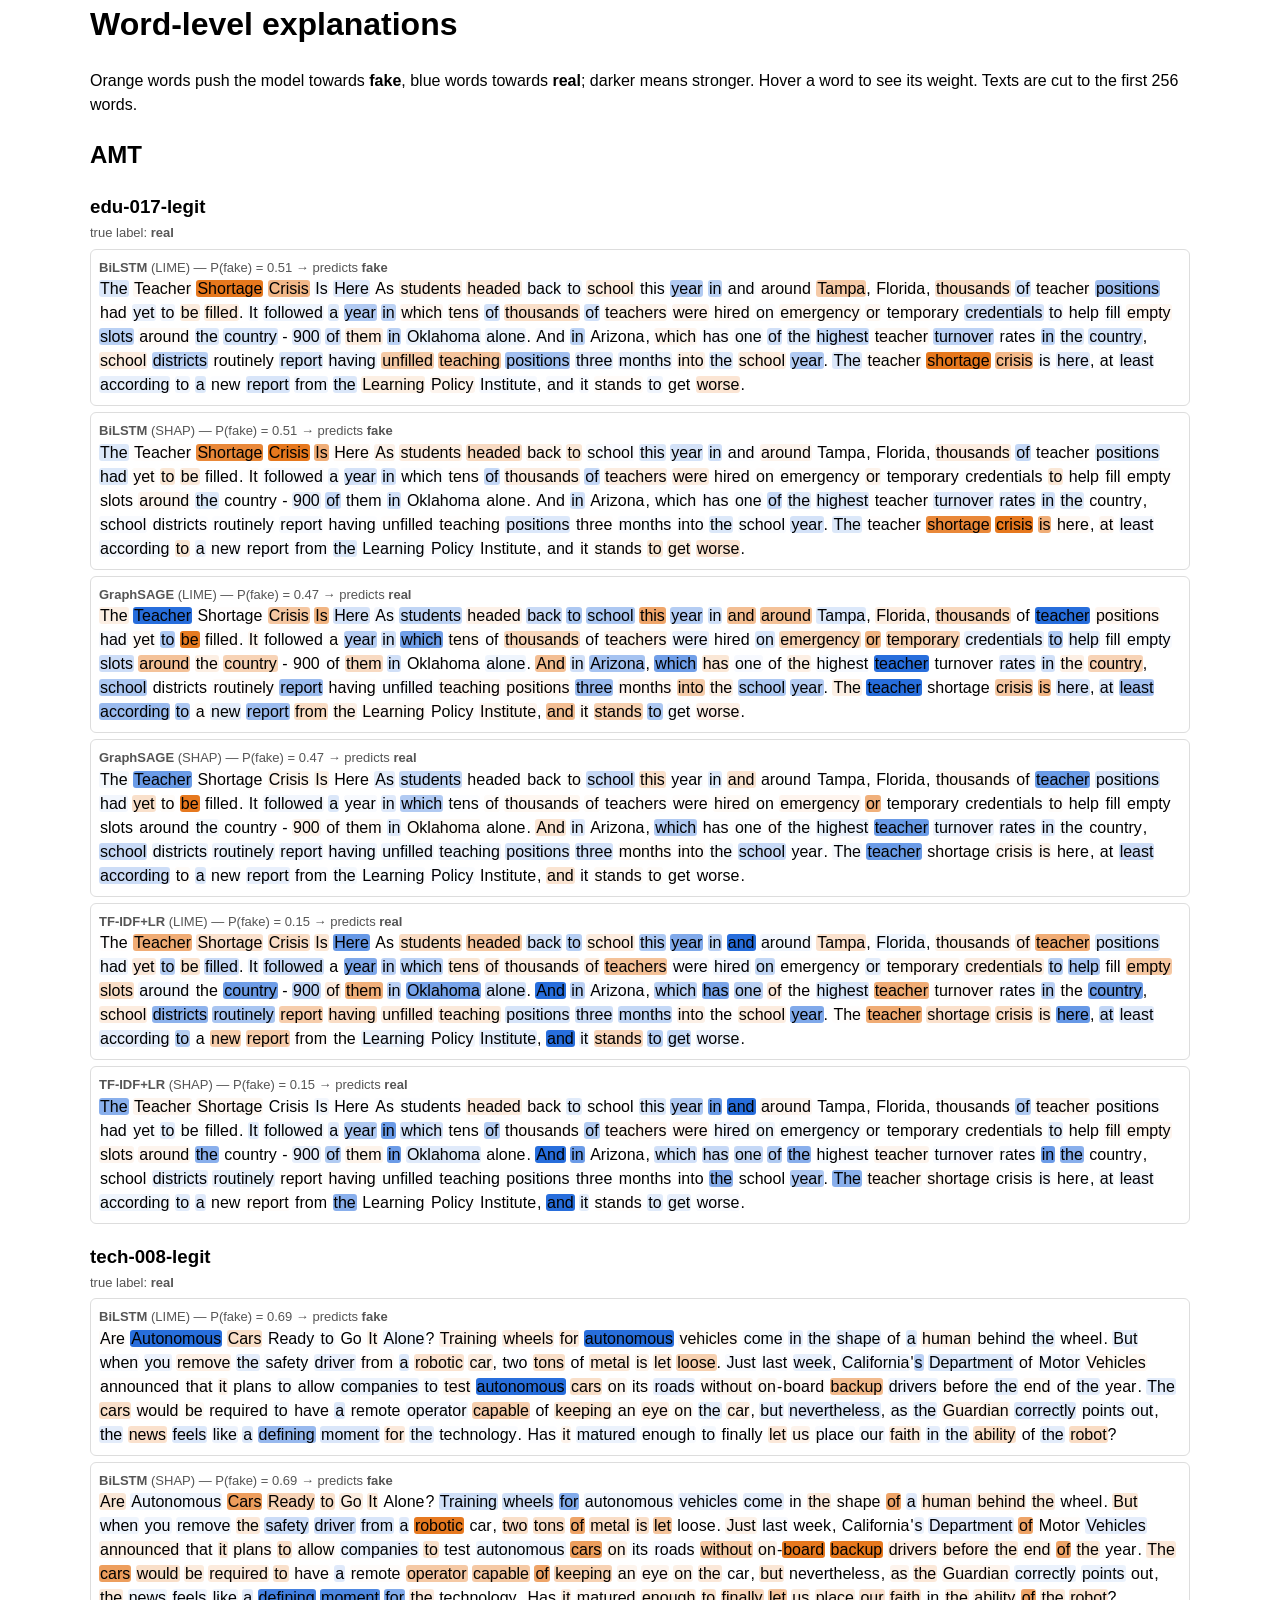
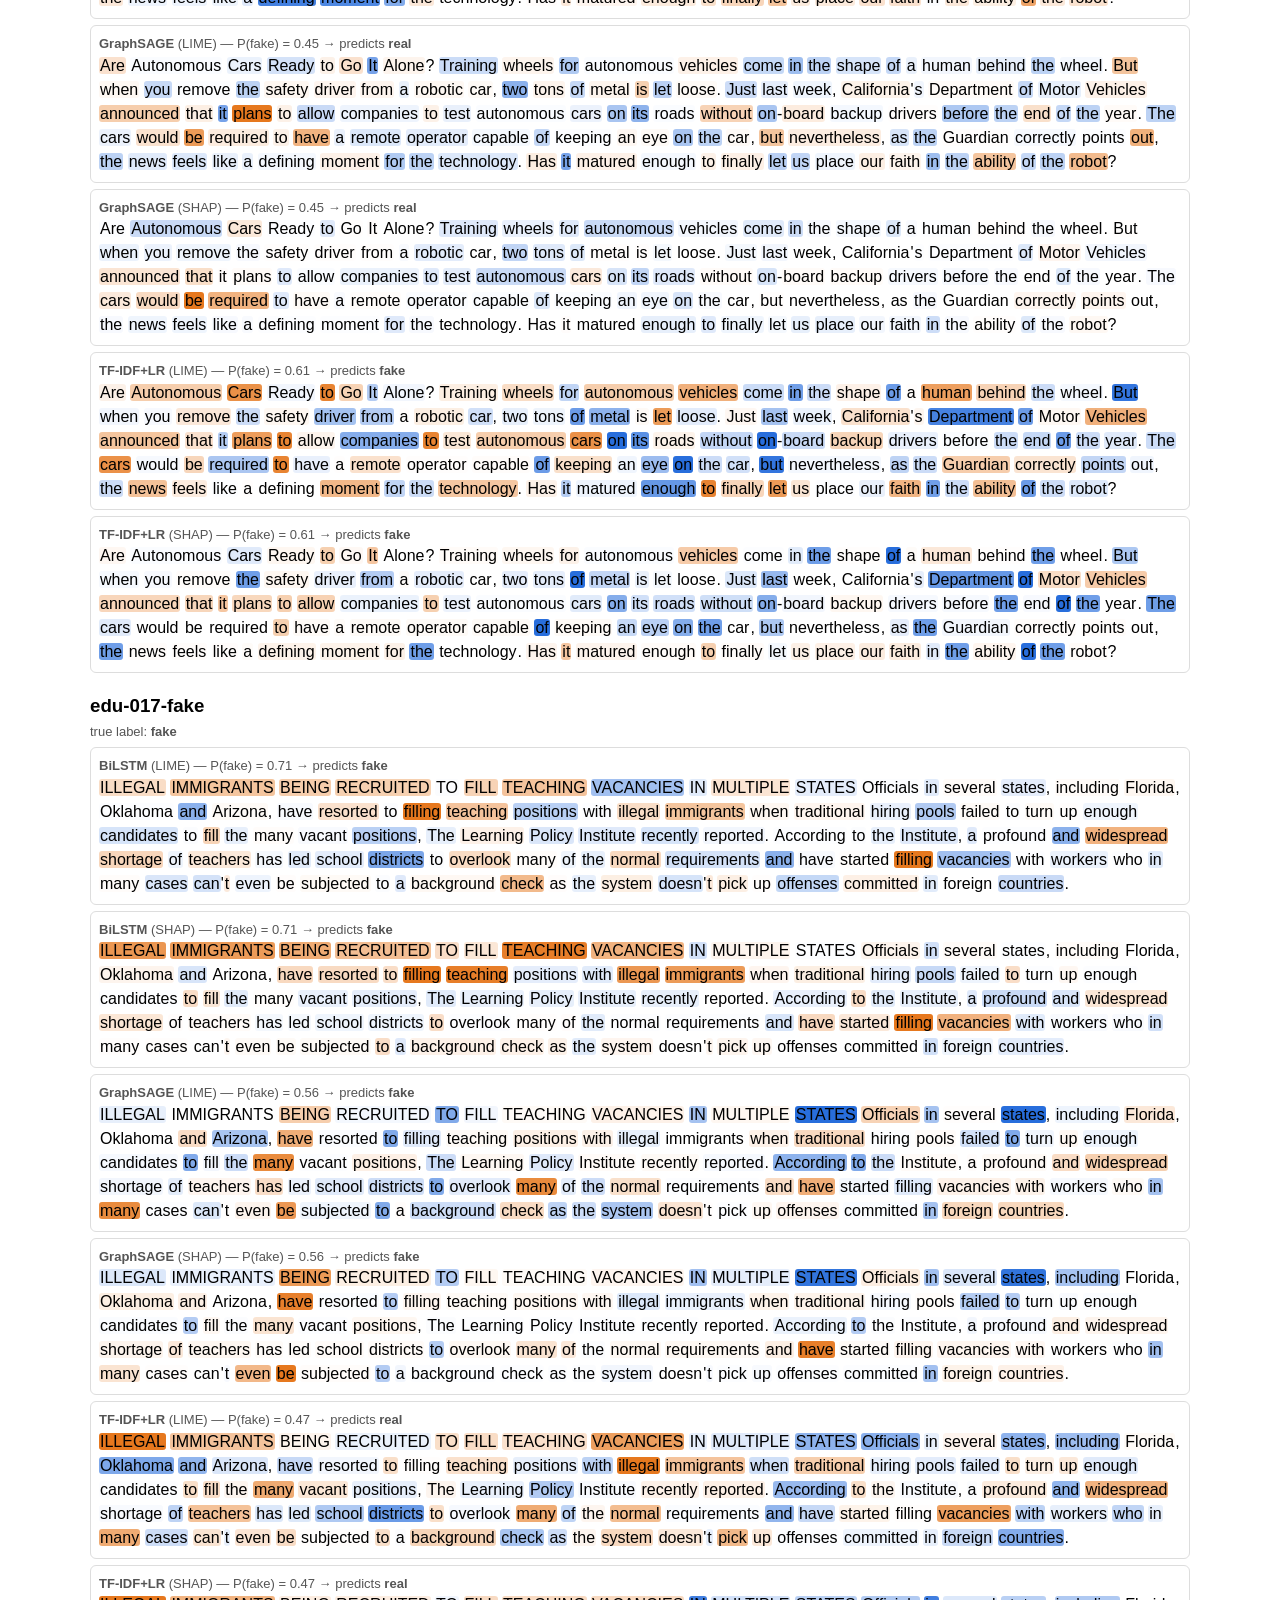
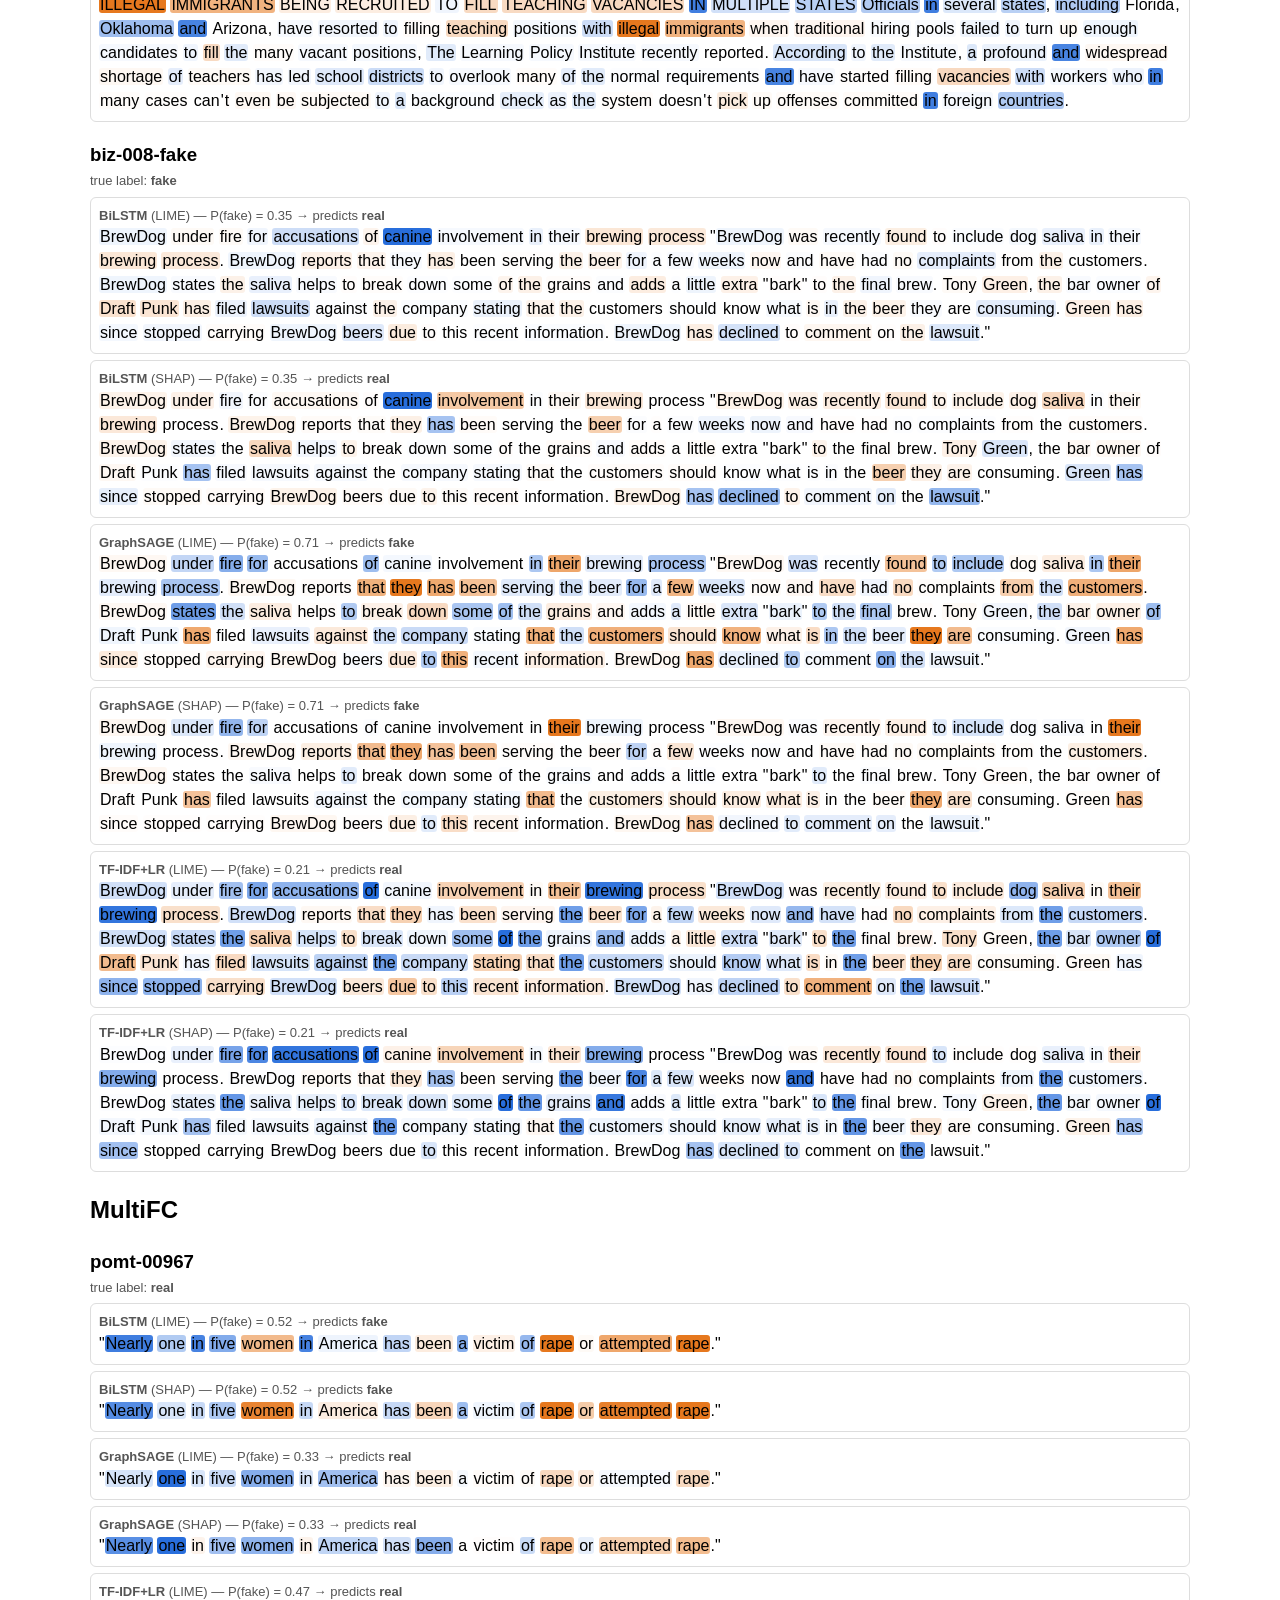
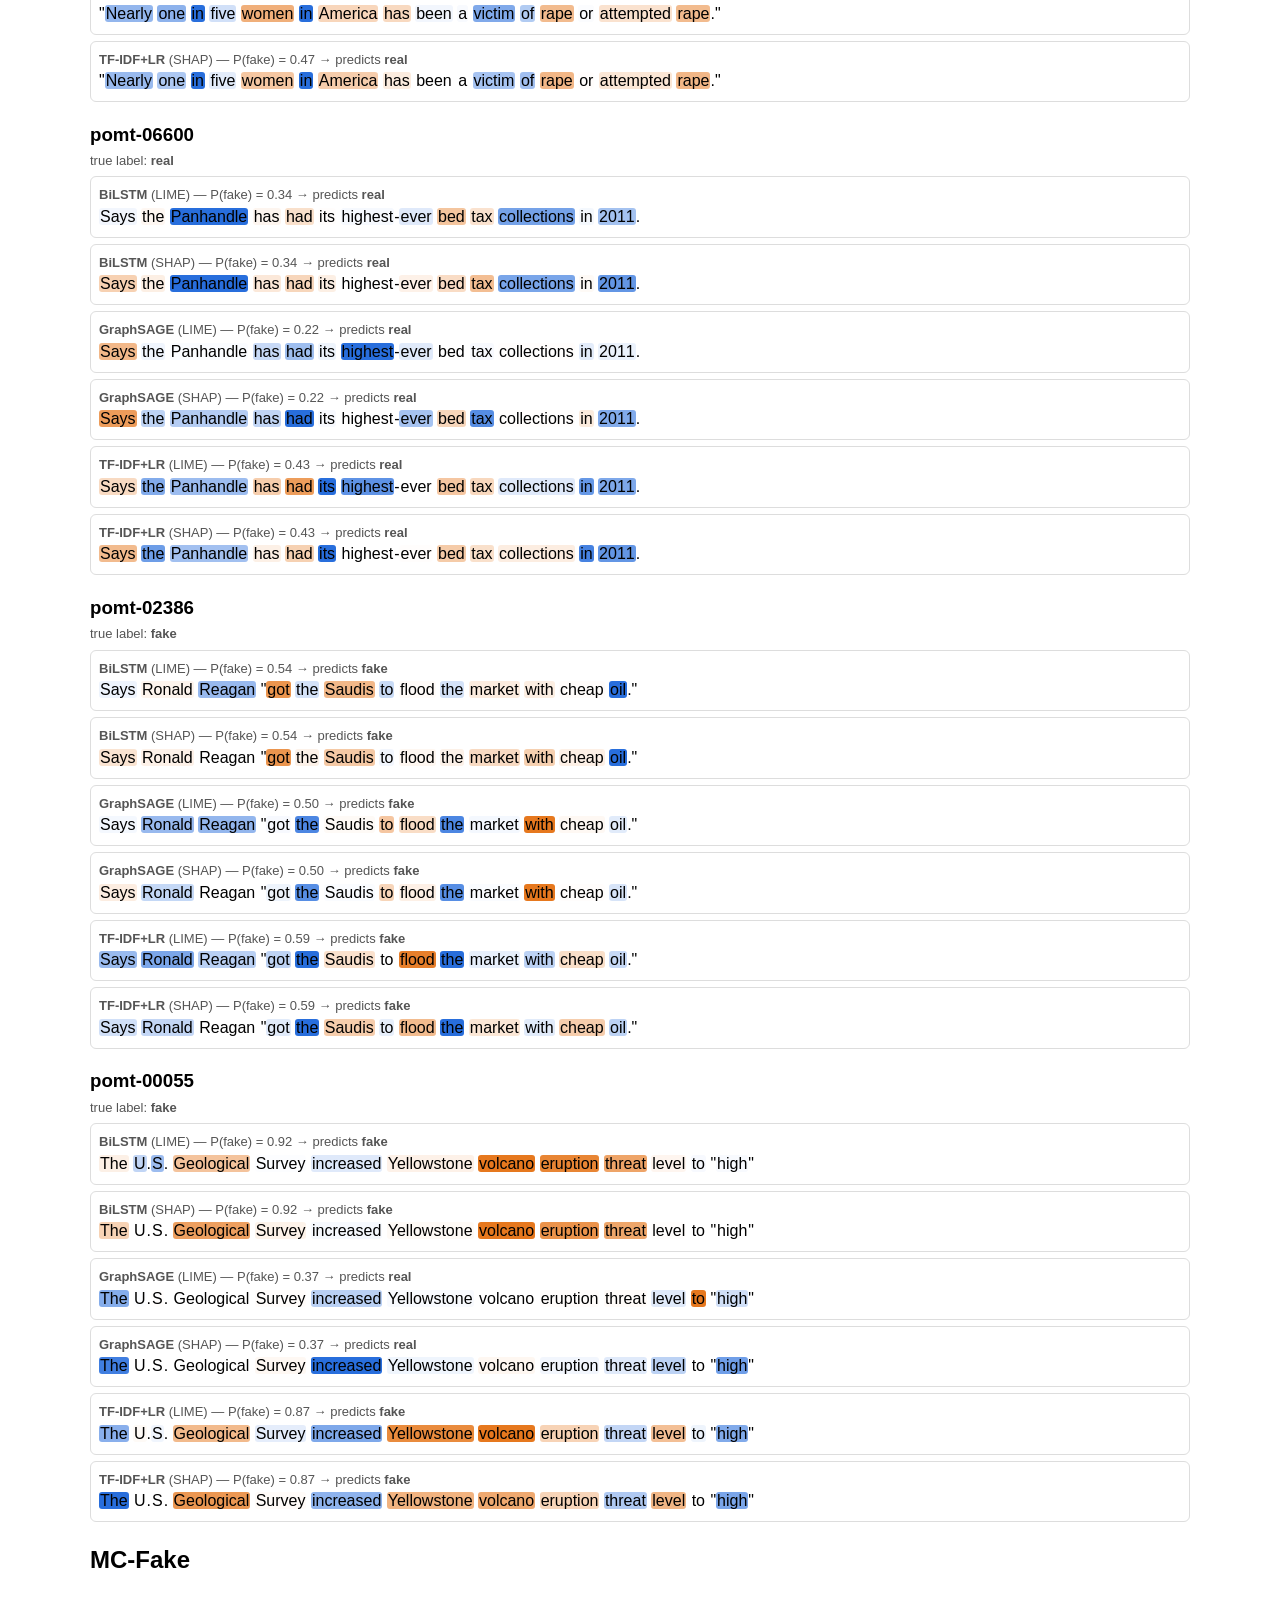
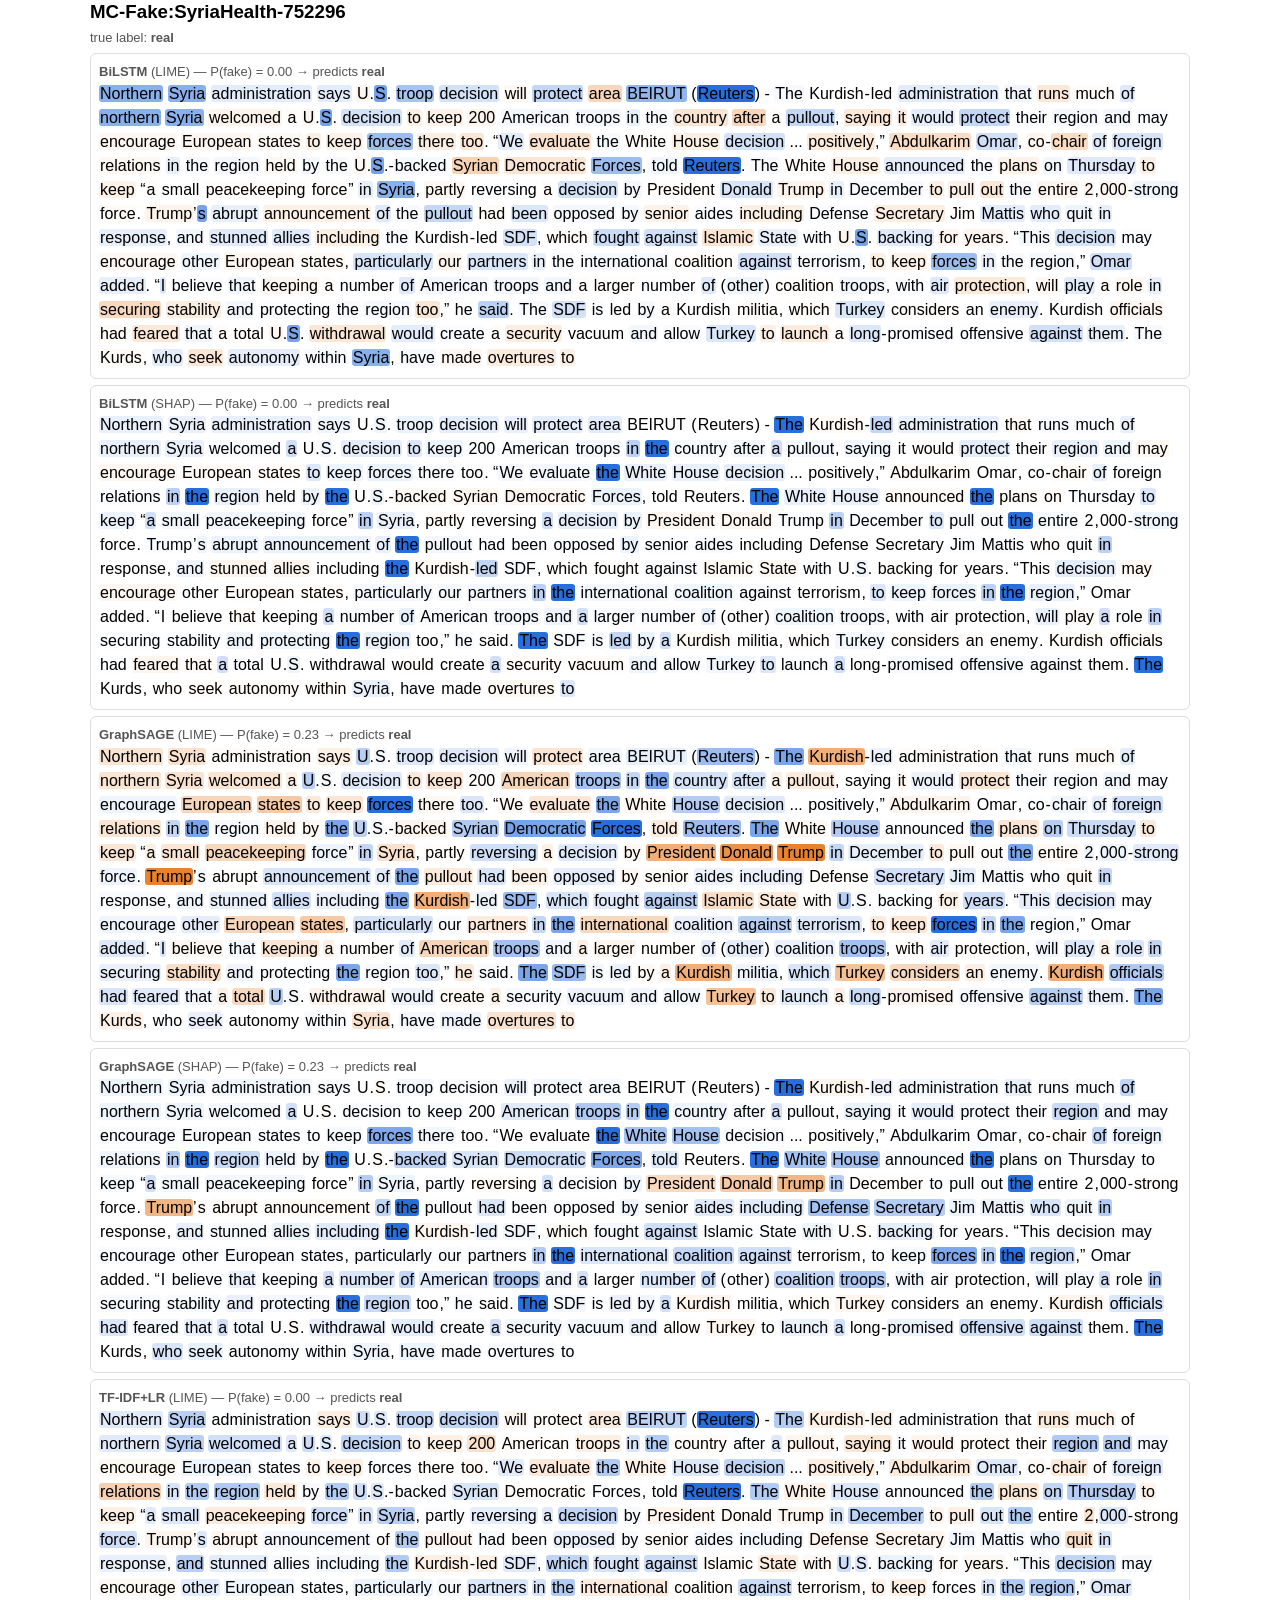
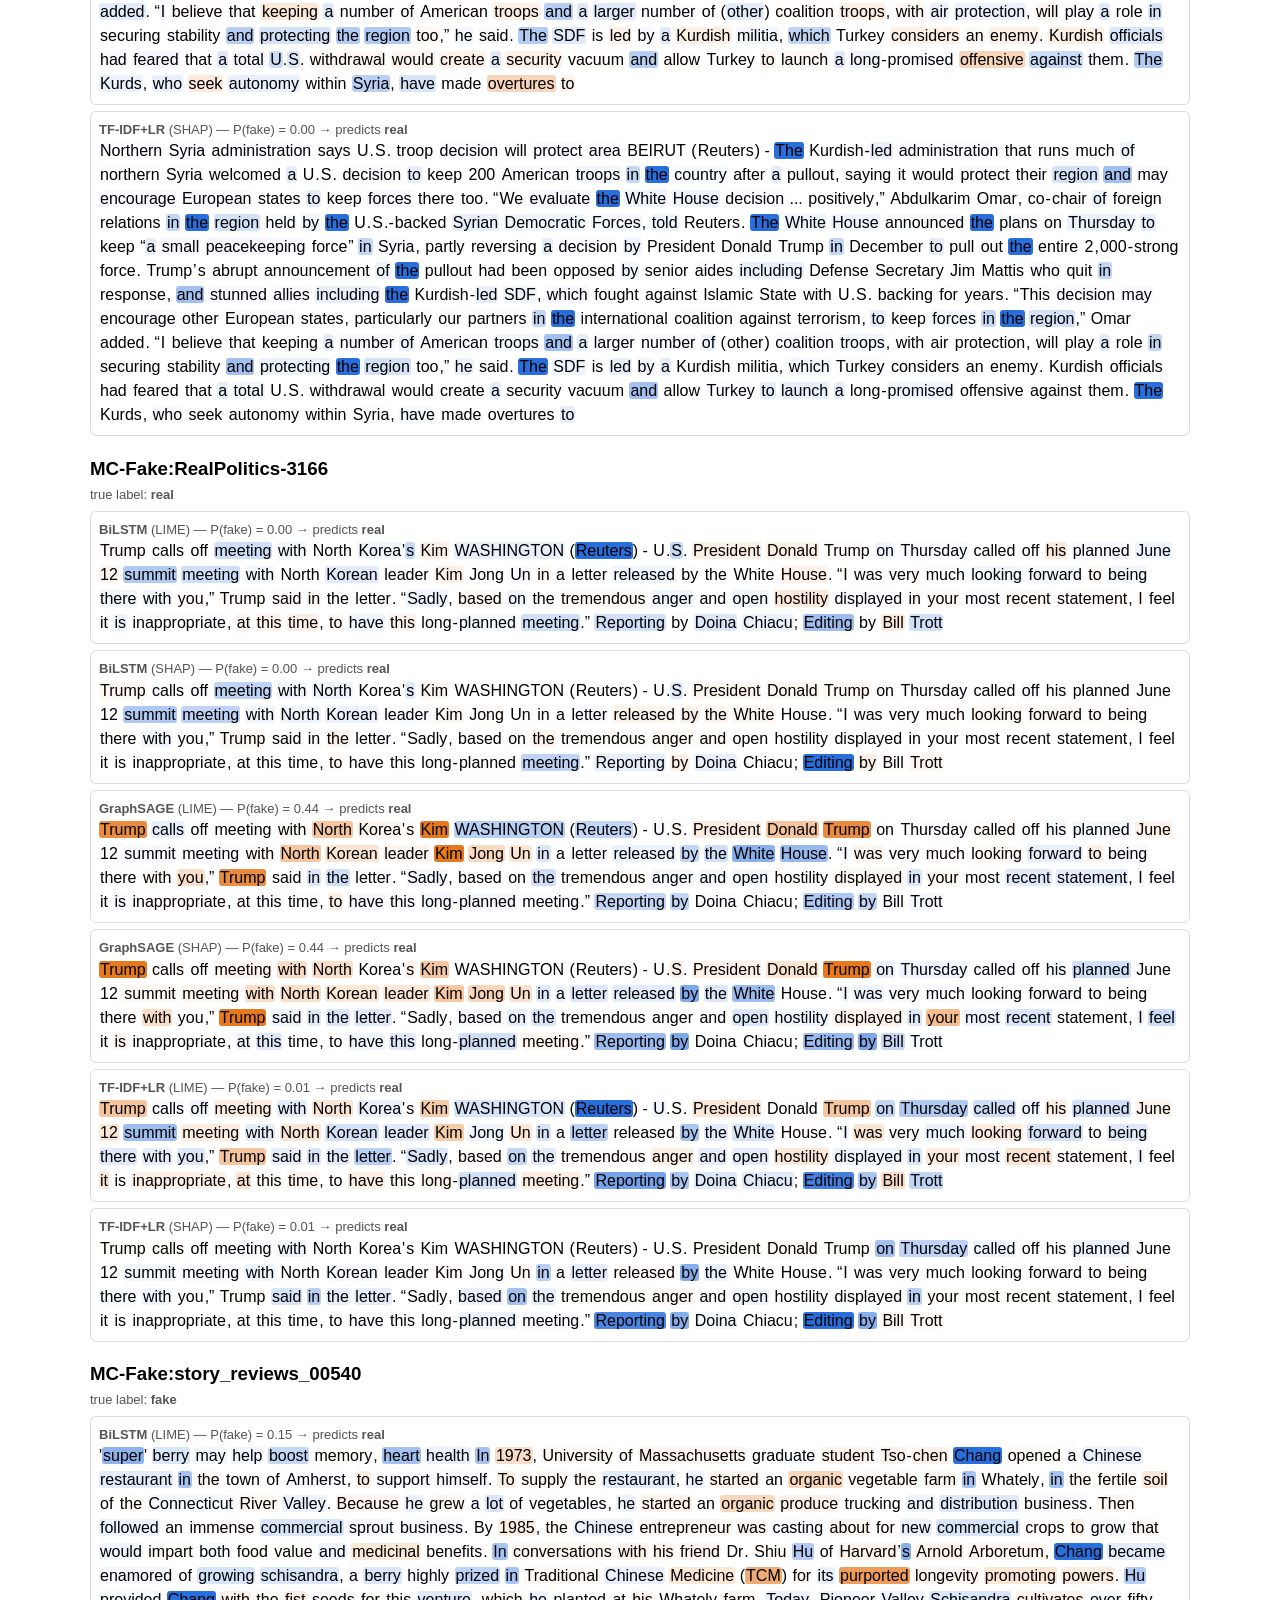
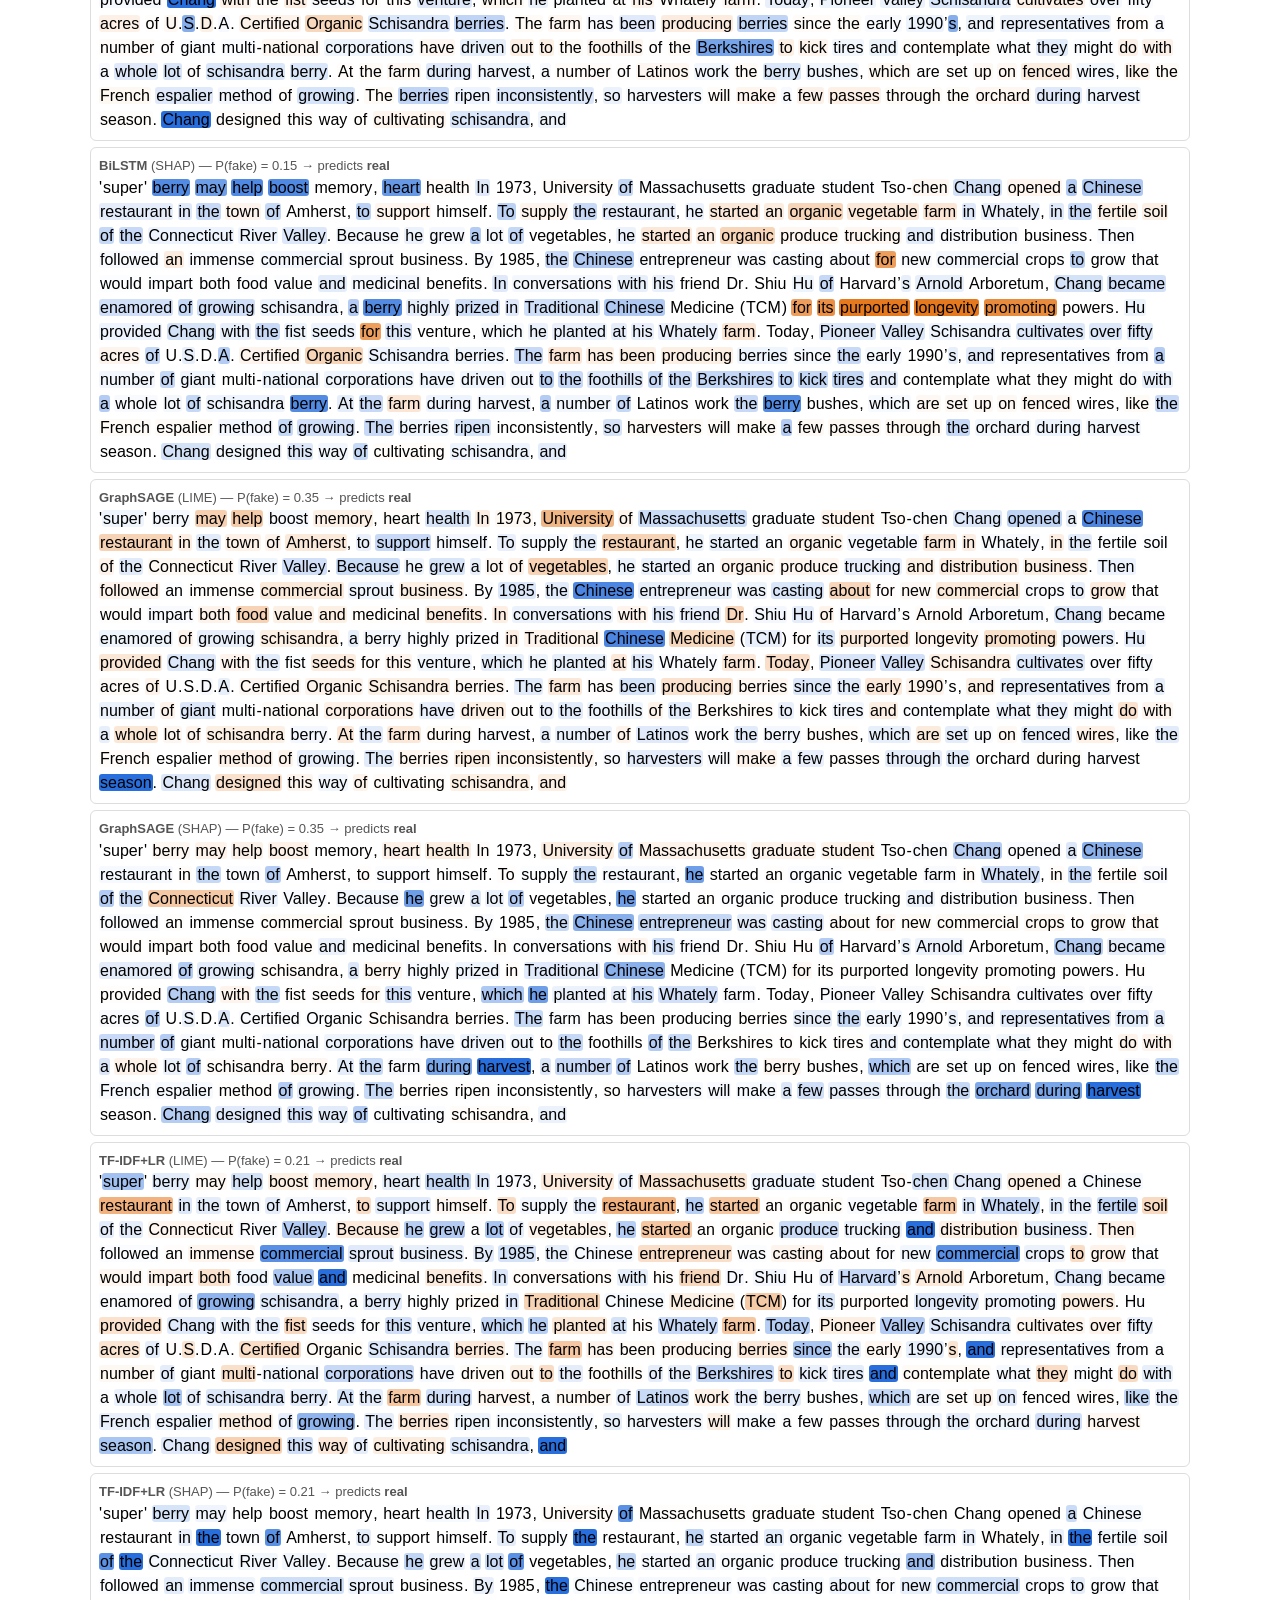
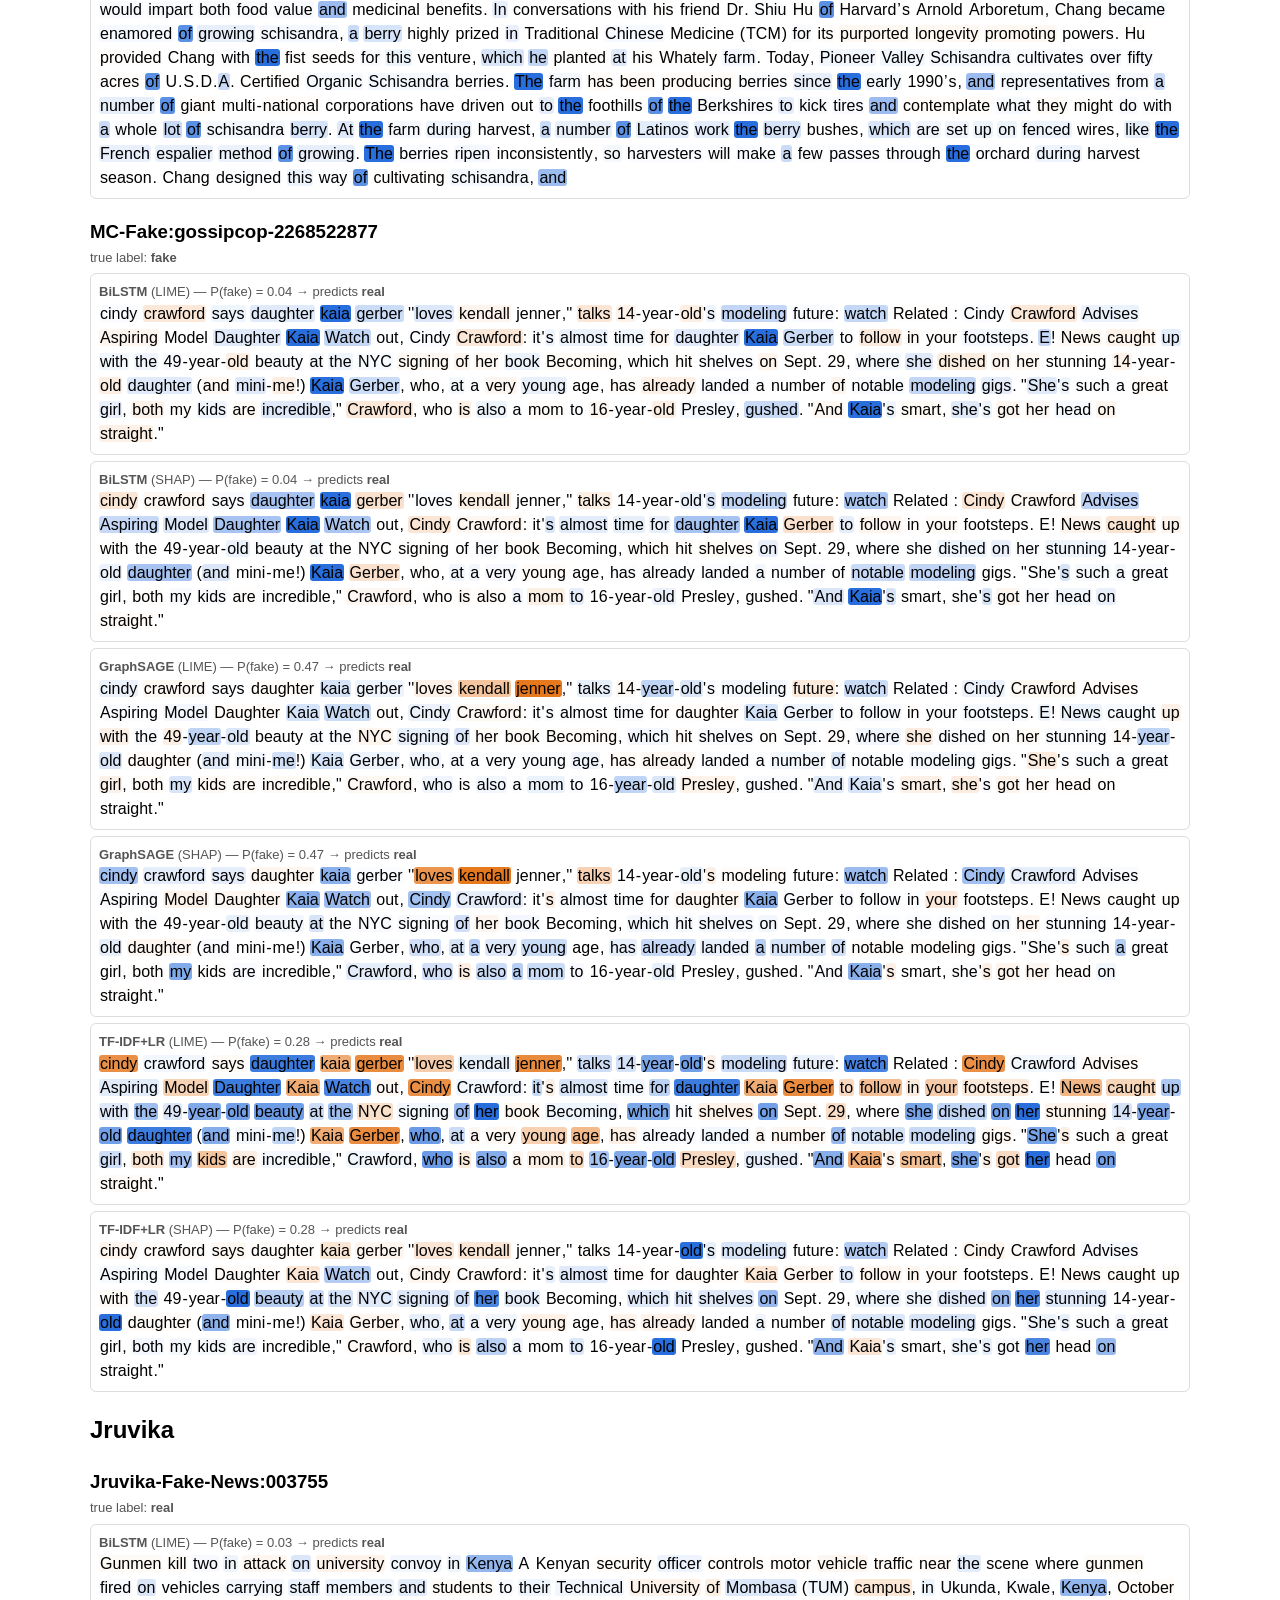
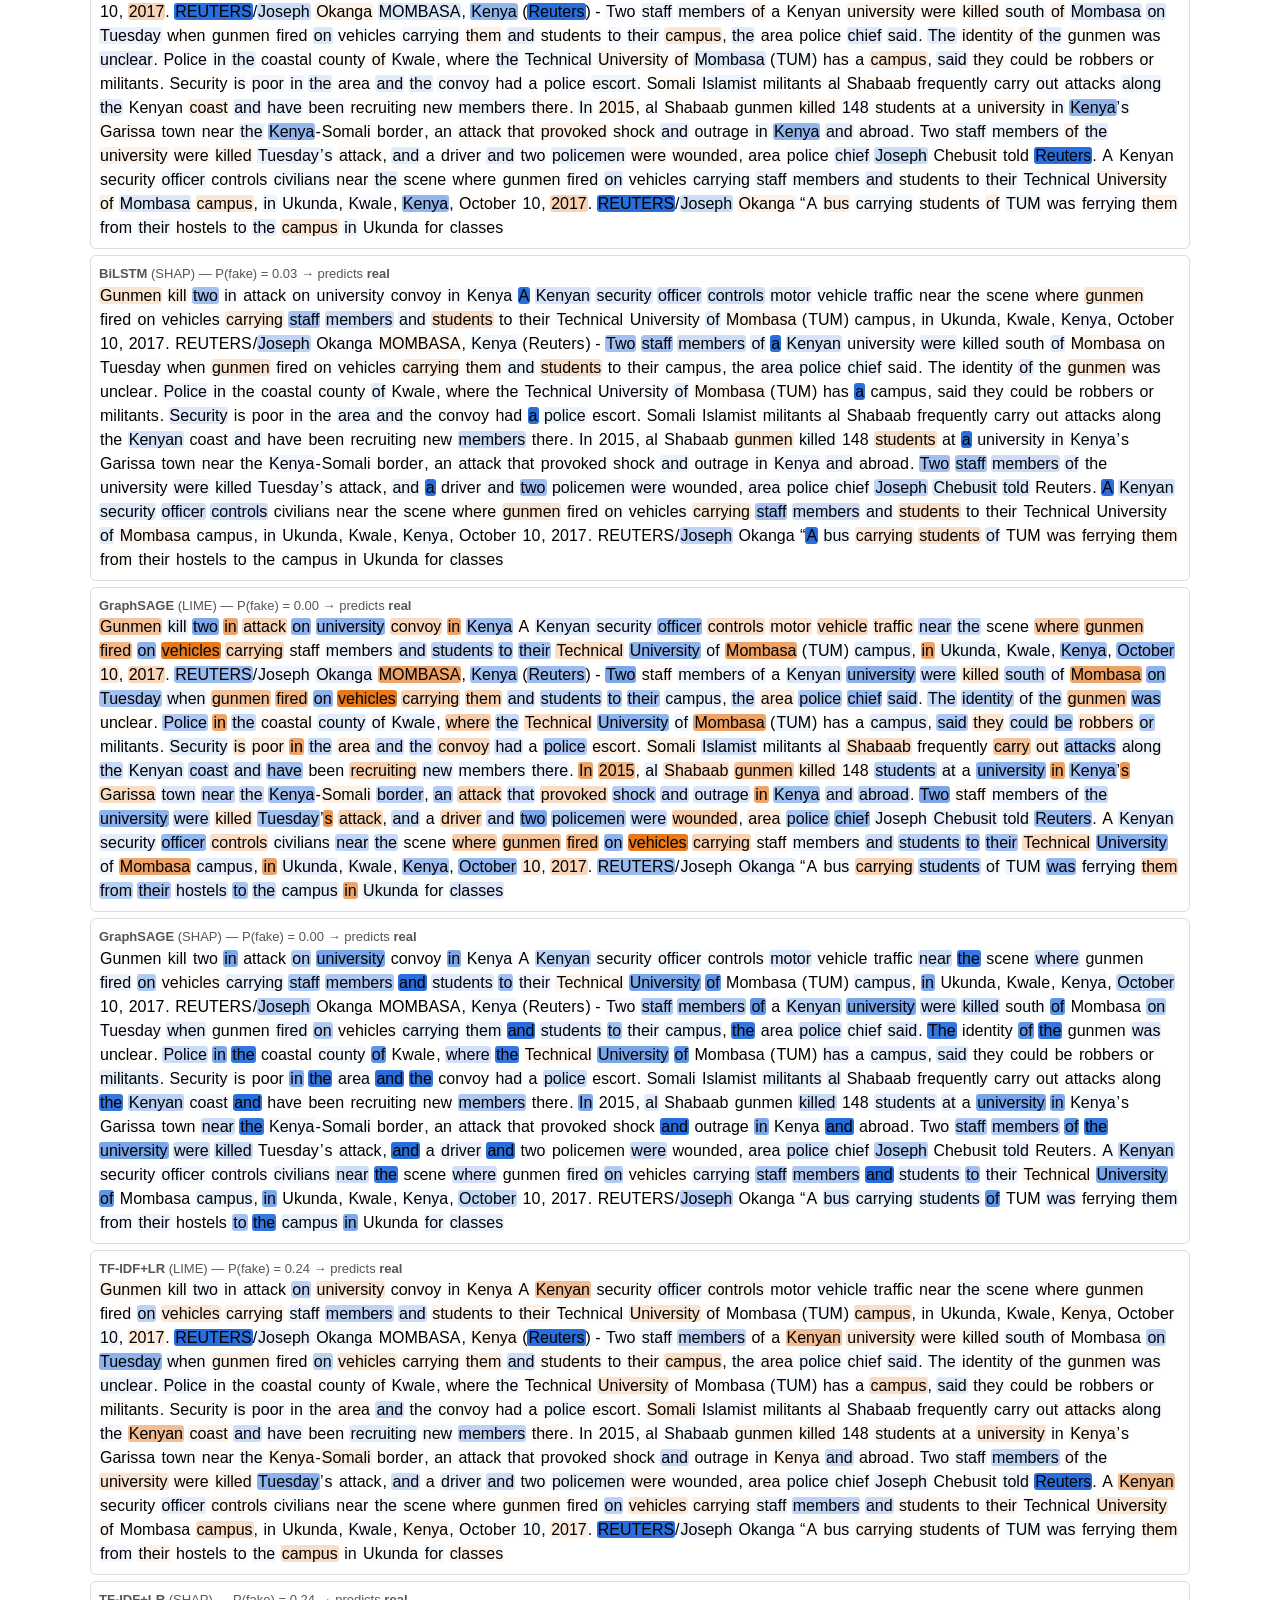
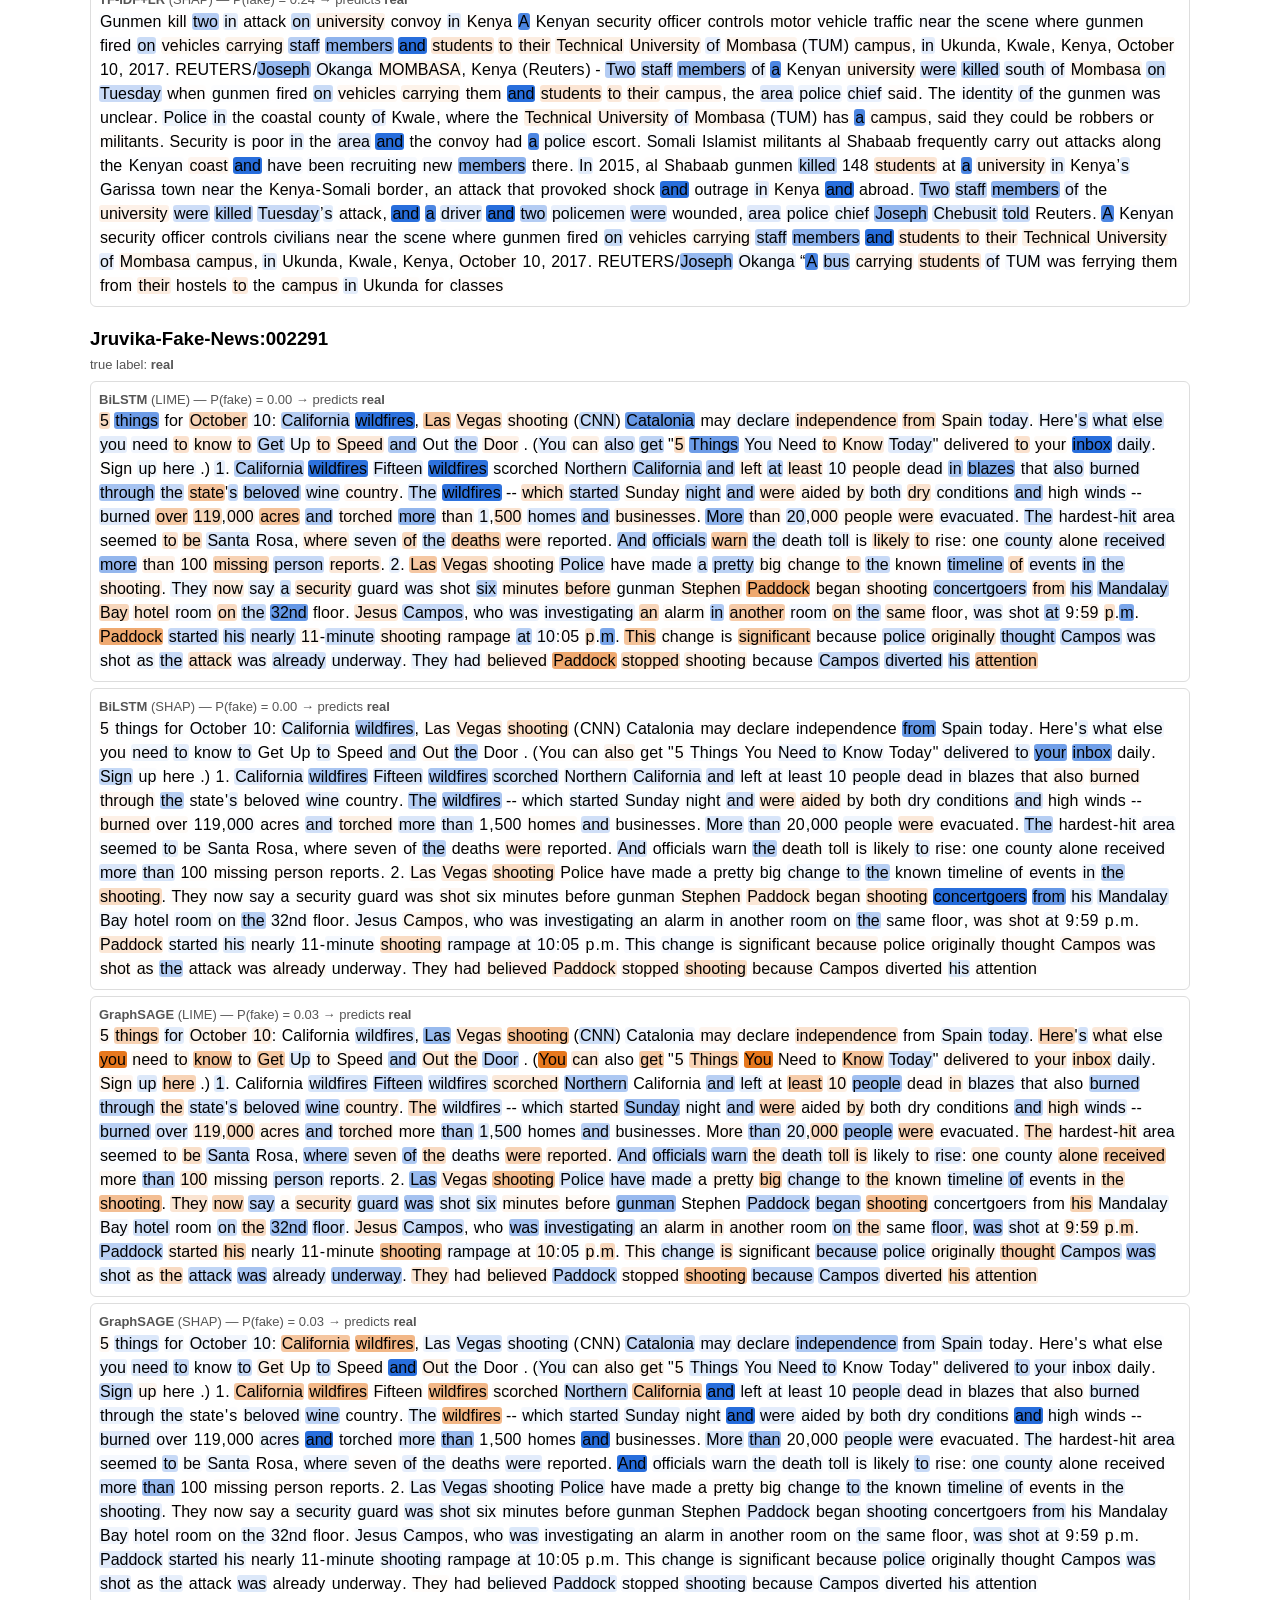
==== explainability/results/examples.html @ db32e953 "Added LIME/SHAP explainability module Explains the TF-IDF, BiLSTM and GraphSAGE models with LIME and" ====
<html><head><meta charset='utf-8'><title>LIME / SHAP examples</title>
<style>body{font-family:sans-serif;max-width:1100px;margin:auto;line-height:1.5}.box{border:1px solid #ddd;border-radius:6px;padding:8px;margin:6px 0}h3{margin-bottom:2px}.meta{color:#555;font-size:13px}</style></head><body>
<h1>Word-level explanations</h1><p>Orange words push the model towards <b>fake</b>, blue words towards <b>real</b>; darker means stronger. Hover a word to see its weight. Texts are cut to the first 256 words.</p>
<h2>AMT</h2>
<h3>edu-017-legit</h3><div class='meta'>true label: <b>real</b></div>
<div class='box'><div class='meta'><b>BiLSTM</b> (LIME) — P(fake) = 0.51 → predicts <b>fake</b></div><span title="-0.0214" style="background:rgba(40,110,220,0.17);border-radius:3px;padding:0 1px">The</span> <span title="+0.0062" style="background:rgba(230,120,30,0.05);border-radius:3px;padding:0 1px">Teacher</span> <span title="+0.1262" style="background:rgba(230,120,30,1.00);border-radius:3px;padding:0 1px">Shortage</span> <span title="+0.0659" style="background:rgba(230,120,30,0.52);border-radius:3px;padding:0 1px">Crisis</span> <span title="-0.0081" style="background:rgba(40,110,220,0.06);border-radius:3px;padding:0 1px">Is</span> <span title="-0.0186" style="background:rgba(40,110,220,0.15);border-radius:3px;padding:0 1px">Here</span> <span title="+0.0016" style="background:rgba(230,120,30,0.01);border-radius:3px;padding:0 1px">As</span> <span title="+0.0165" style="background:rgba(230,120,30,0.13);border-radius:3px;padding:0 1px">students</span> <span title="+0.0201" style="background:rgba(230,120,30,0.16);border-radius:3px;padding:0 1px">headed</span> <span title="-0.0063" style="background:rgba(40,110,220,0.05);border-radius:3px;padding:0 1px">back</span> <span title="-0.0088" style="background:rgba(40,110,220,0.07);border-radius:3px;padding:0 1px">to</span> <span title="+0.0176" style="background:rgba(230,120,30,0.14);border-radius:3px;padding:0 1px">school</span> <span title="-0.0032" style="background:rgba(40,110,220,0.03);border-radius:3px;padding:0 1px">this</span> <span title="-0.0455" style="background:rgba(40,110,220,0.36);border-radius:3px;padding:0 1px">year</span> <span title="-0.0392" style="background:rgba(40,110,220,0.31);border-radius:3px;padding:0 1px">in</span> <span title="-0.0037" style="background:rgba(40,110,220,0.03);border-radius:3px;padding:0 1px">and</span> <span title="+0.0055" style="background:rgba(230,120,30,0.04);border-radius:3px;padding:0 1px">around</span> <span title="+0.0488" style="background:rgba(230,120,30,0.39);border-radius:3px;padding:0 1px">Tampa</span>, <span title="+0.0048" style="background:rgba(230,120,30,0.04);border-radius:3px;padding:0 1px">Florida</span>, <span title="+0.0308" style="background:rgba(230,120,30,0.24);border-radius:3px;padding:0 1px">thousands</span> <span title="-0.0265" style="background:rgba(40,110,220,0.21);border-radius:3px;padding:0 1px">of</span> <span title="+0.0062" style="background:rgba(230,120,30,0.05);border-radius:3px;padding:0 1px">teacher</span> <span title="-0.0549" style="background:rgba(40,110,220,0.43);border-radius:3px;padding:0 1px">positions</span> <span title="+0.0030" style="background:rgba(230,120,30,0.02);border-radius:3px;padding:0 1px">had</span> <span title="-0.0127" style="background:rgba(40,110,220,0.10);border-radius:3px;padding:0 1px">yet</span> <span title="-0.0088" style="background:rgba(40,110,220,0.07);border-radius:3px;padding:0 1px">to</span> <span title="+0.0192" style="background:rgba(230,120,30,0.15);border-radius:3px;padding:0 1px">be</span> <span title="+0.0192" style="background:rgba(230,120,30,0.15);border-radius:3px;padding:0 1px">filled</span>. <span title="-0.0052" style="background:rgba(40,110,220,0.04);border-radius:3px;padding:0 1px">It</span> <span title="-0.0105" style="background:rgba(40,110,220,0.08);border-radius:3px;padding:0 1px">followed</span> <span title="-0.0197" style="background:rgba(40,110,220,0.16);border-radius:3px;padding:0 1px">a</span> <span title="-0.0455" style="background:rgba(40,110,220,0.36);border-radius:3px;padding:0 1px">year</span> <span title="-0.0392" style="background:rgba(40,110,220,0.31);border-radius:3px;padding:0 1px">in</span> <span title="+0.0088" style="background:rgba(230,120,30,0.07);border-radius:3px;padding:0 1px">which</span> <span title="+0.0115" style="background:rgba(230,120,30,0.09);border-radius:3px;padding:0 1px">tens</span> <span title="-0.0265" style="background:rgba(40,110,220,0.21);border-radius:3px;padding:0 1px">of</span> <span title="+0.0308" style="background:rgba(230,120,30,0.24);border-radius:3px;padding:0 1px">thousands</span> <span title="-0.0265" style="background:rgba(40,110,220,0.21);border-radius:3px;padding:0 1px">of</span> <span title="+0.0115" style="background:rgba(230,120,30,0.09);border-radius:3px;padding:0 1px">teachers</span> <span title="+0.0096" style="background:rgba(230,120,30,0.08);border-radius:3px;padding:0 1px">were</span> <span title="+0.0054" style="background:rgba(230,120,30,0.04);border-radius:3px;padding:0 1px">hired</span> <span title="-0.0028" style="background:rgba(40,110,220,0.02);border-radius:3px;padding:0 1px">on</span> <span title="+0.0077" style="background:rgba(230,120,30,0.06);border-radius:3px;padding:0 1px">emergency</span> <span title="+0.0074" style="background:rgba(230,120,30,0.06);border-radius:3px;padding:0 1px">or</span> <span title="+0.0028" style="background:rgba(230,120,30,0.02);border-radius:3px;padding:0 1px">temporary</span> <span title="-0.0253" style="background:rgba(40,110,220,0.20);border-radius:3px;padding:0 1px">credentials</span> <span title="-0.0088" style="background:rgba(40,110,220,0.07);border-radius:3px;padding:0 1px">to</span> <span title="-0.0019" style="background:rgba(40,110,220,0.02);border-radius:3px;padding:0 1px">help</span> <span title="-0.0044" style="background:rgba(40,110,220,0.03);border-radius:3px;padding:0 1px">fill</span> <span title="+0.0081" style="background:rgba(230,120,30,0.06);border-radius:3px;padding:0 1px">empty</span> <span title="-0.0402" style="background:rgba(40,110,220,0.32);border-radius:3px;padding:0 1px">slots</span> <span title="+0.0055" style="background:rgba(230,120,30,0.04);border-radius:3px;padding:0 1px">around</span> <span title="-0.0214" style="background:rgba(40,110,220,0.17);border-radius:3px;padding:0 1px">the</span> <span title="-0.0242" style="background:rgba(40,110,220,0.19);border-radius:3px;padding:0 1px">country</span> - <span title="-0.0186" style="background:rgba(40,110,220,0.15);border-radius:3px;padding:0 1px">900</span> <span title="-0.0265" style="background:rgba(40,110,220,0.21);border-radius:3px;padding:0 1px">of</span> <span title="+0.0177" style="background:rgba(230,120,30,0.14);border-radius:3px;padding:0 1px">them</span> <span title="-0.0392" style="background:rgba(40,110,220,0.31);border-radius:3px;padding:0 1px">in</span> <span title="-0.0116" style="background:rgba(40,110,220,0.09);border-radius:3px;padding:0 1px">Oklahoma</span> <span title="-0.0116" style="background:rgba(40,110,220,0.09);border-radius:3px;padding:0 1px">alone</span>. <span title="-0.0037" style="background:rgba(40,110,220,0.03);border-radius:3px;padding:0 1px">And</span> <span title="-0.0392" style="background:rgba(40,110,220,0.31);border-radius:3px;padding:0 1px">in</span> <span title="+0.0001" style="background:rgba(230,120,30,0.00);border-radius:3px;padding:0 1px">Arizona</span>, <span title="+0.0088" style="background:rgba(230,120,30,0.07);border-radius:3px;padding:0 1px">which</span> <span title="-0.0038" style="background:rgba(40,110,220,0.03);border-radius:3px;padding:0 1px">has</span> <span title="-0.0066" style="background:rgba(40,110,220,0.05);border-radius:3px;padding:0 1px">one</span> <span title="-0.0265" style="background:rgba(40,110,220,0.21);border-radius:3px;padding:0 1px">of</span> <span title="-0.0214" style="background:rgba(40,110,220,0.17);border-radius:3px;padding:0 1px">the</span> <span title="-0.0343" style="background:rgba(40,110,220,0.27);border-radius:3px;padding:0 1px">highest</span> <span title="+0.0062" style="background:rgba(230,120,30,0.05);border-radius:3px;padding:0 1px">teacher</span> <span title="-0.0378" style="background:rgba(40,110,220,0.30);border-radius:3px;padding:0 1px">turnover</span> <span title="-0.0030" style="background:rgba(40,110,220,0.02);border-radius:3px;padding:0 1px">rates</span> <span title="-0.0392" style="background:rgba(40,110,220,0.31);border-radius:3px;padding:0 1px">in</span> <span title="-0.0214" style="background:rgba(40,110,220,0.17);border-radius:3px;padding:0 1px">the</span> <span title="-0.0242" style="background:rgba(40,110,220,0.19);border-radius:3px;padding:0 1px">country</span>, <span title="+0.0176" style="background:rgba(230,120,30,0.14);border-radius:3px;padding:0 1px">school</span> <span title="-0.0398" style="background:rgba(40,110,220,0.32);border-radius:3px;padding:0 1px">districts</span> <span title="+0.0016" style="background:rgba(230,120,30,0.01);border-radius:3px;padding:0 1px">routinely</span> <span title="-0.0223" style="background:rgba(40,110,220,0.18);border-radius:3px;padding:0 1px">report</span> <span title="-0.0115" style="background:rgba(40,110,220,0.09);border-radius:3px;padding:0 1px">having</span> <span title="+0.0492" style="background:rgba(230,120,30,0.39);border-radius:3px;padding:0 1px">unfilled</span> <span title="+0.0559" style="background:rgba(230,120,30,0.44);border-radius:3px;padding:0 1px">teaching</span> <span title="-0.0549" style="background:rgba(40,110,220,0.43);border-radius:3px;padding:0 1px">positions</span> <span title="-0.0200" style="background:rgba(40,110,220,0.16);border-radius:3px;padding:0 1px">three</span> <span title="-0.0145" style="background:rgba(40,110,220,0.11);border-radius:3px;padding:0 1px">months</span> <span title="+0.0147" style="background:rgba(230,120,30,0.12);border-radius:3px;padding:0 1px">into</span> <span title="-0.0214" style="background:rgba(40,110,220,0.17);border-radius:3px;padding:0 1px">the</span> <span title="+0.0176" style="background:rgba(230,120,30,0.14);border-radius:3px;padding:0 1px">school</span> <span title="-0.0455" style="background:rgba(40,110,220,0.36);border-radius:3px;padding:0 1px">year</span>. <span title="-0.0214" style="background:rgba(40,110,220,0.17);border-radius:3px;padding:0 1px">The</span> <span title="+0.0062" style="background:rgba(230,120,30,0.05);border-radius:3px;padding:0 1px">teacher</span> <span title="+0.1262" style="background:rgba(230,120,30,1.00);border-radius:3px;padding:0 1px">shortage</span> <span title="+0.0659" style="background:rgba(230,120,30,0.52);border-radius:3px;padding:0 1px">crisis</span> <span title="-0.0081" style="background:rgba(40,110,220,0.06);border-radius:3px;padding:0 1px">is</span> <span title="-0.0186" style="background:rgba(40,110,220,0.15);border-radius:3px;padding:0 1px">here</span>, <span title="-0.0040" style="background:rgba(40,110,220,0.03);border-radius:3px;padding:0 1px">at</span> <span title="-0.0138" style="background:rgba(40,110,220,0.11);border-radius:3px;padding:0 1px">least</span> <span title="-0.0137" style="background:rgba(40,110,220,0.11);border-radius:3px;padding:0 1px">according</span> <span title="-0.0088" style="background:rgba(40,110,220,0.07);border-radius:3px;padding:0 1px">to</span> <span title="-0.0197" style="background:rgba(40,110,220,0.16);border-radius:3px;padding:0 1px">a</span> <span title="-0.0015" style="background:rgba(40,110,220,0.01);border-radius:3px;padding:0 1px">new</span> <span title="-0.0223" style="background:rgba(40,110,220,0.18);border-radius:3px;padding:0 1px">report</span> <span title="-0.0102" style="background:rgba(40,110,220,0.08);border-radius:3px;padding:0 1px">from</span> <span title="-0.0214" style="background:rgba(40,110,220,0.17);border-radius:3px;padding:0 1px">the</span> <span title="+0.0157" style="background:rgba(230,120,30,0.12);border-radius:3px;padding:0 1px">Learning</span> <span title="+0.0103" style="background:rgba(230,120,30,0.08);border-radius:3px;padding:0 1px">Policy</span> <span title="-0.0053" style="background:rgba(40,110,220,0.04);border-radius:3px;padding:0 1px">Institute</span>, <span title="-0.0037" style="background:rgba(40,110,220,0.03);border-radius:3px;padding:0 1px">and</span> <span title="-0.0052" style="background:rgba(40,110,220,0.04);border-radius:3px;padding:0 1px">it</span> <span title="+0.0039" style="background:rgba(230,120,30,0.03);border-radius:3px;padding:0 1px">stands</span> <span title="-0.0088" style="background:rgba(40,110,220,0.07);border-radius:3px;padding:0 1px">to</span> <span title="+0.0004" style="background:rgba(230,120,30,0.00);border-radius:3px;padding:0 1px">get</span> <span title="+0.0234" style="background:rgba(230,120,30,0.19);border-radius:3px;padding:0 1px">worse</span>.</div>
<div class='box'><div class='meta'><b>BiLSTM</b> (SHAP) — P(fake) = 0.51 → predicts <b>fake</b></div><span title="-0.0130" style="background:rgba(40,110,220,0.16);border-radius:3px;padding:0 1px">The</span> <span title="+0.0007" style="background:rgba(230,120,30,0.01);border-radius:3px;padding:0 1px">Teacher</span> <span title="+0.0699" style="background:rgba(230,120,30,0.88);border-radius:3px;padding:0 1px">Shortage</span> <span title="+0.0795" style="background:rgba(230,120,30,1.00);border-radius:3px;padding:0 1px">Crisis</span> <span title="+0.0481" style="background:rgba(230,120,30,0.60);border-radius:3px;padding:0 1px">Is</span> <span title="+0.0043" style="background:rgba(230,120,30,0.05);border-radius:3px;padding:0 1px">Here</span> <span title="+0.0082" style="background:rgba(230,120,30,0.10);border-radius:3px;padding:0 1px">As</span> <span title="+0.0115" style="background:rgba(230,120,30,0.14);border-radius:3px;padding:0 1px">students</span> <span title="+0.0218" style="background:rgba(230,120,30,0.27);border-radius:3px;padding:0 1px">headed</span> <span title="+0.0069" style="background:rgba(230,120,30,0.09);border-radius:3px;padding:0 1px">back</span> <span title="+0.0139" style="background:rgba(230,120,30,0.18);border-radius:3px;padding:0 1px">to</span> <span title="-0.0026" style="background:rgba(40,110,220,0.03);border-radius:3px;padding:0 1px">school</span> <span title="-0.0134" style="background:rgba(40,110,220,0.17);border-radius:3px;padding:0 1px">this</span> <span title="-0.0157" style="background:rgba(40,110,220,0.20);border-radius:3px;padding:0 1px">year</span> <span title="-0.0166" style="background:rgba(40,110,220,0.21);border-radius:3px;padding:0 1px">in</span> <span title="-0.0011" style="background:rgba(40,110,220,0.01);border-radius:3px;padding:0 1px">and</span> <span title="+0.0063" style="background:rgba(230,120,30,0.08);border-radius:3px;padding:0 1px">around</span> <span title="+0.0000" style="background:rgba(40,110,220,0.00);border-radius:3px;padding:0 1px">Tampa</span>, <span title="+0.0000" style="background:rgba(40,110,220,0.00);border-radius:3px;padding:0 1px">Florida</span>, <span title="+0.0101" style="background:rgba(230,120,30,0.13);border-radius:3px;padding:0 1px">thousands</span> <span title="-0.0211" style="background:rgba(40,110,220,0.27);border-radius:3px;padding:0 1px">of</span> <span title="+0.0007" style="background:rgba(230,120,30,0.01);border-radius:3px;padding:0 1px">teacher</span> <span title="-0.0126" style="background:rgba(40,110,220,0.16);border-radius:3px;padding:0 1px">positions</span> <span title="-0.0131" style="background:rgba(40,110,220,0.16);border-radius:3px;padding:0 1px">had</span> <span title="+0.0032" style="background:rgba(230,120,30,0.04);border-radius:3px;padding:0 1px">yet</span> <span title="+0.0139" style="background:rgba(230,120,30,0.18);border-radius:3px;padding:0 1px">to</span> <span title="+0.0125" style="background:rgba(230,120,30,0.16);border-radius:3px;padding:0 1px">be</span> <span title="+0.0000" style="background:rgba(40,110,220,0.00);border-radius:3px;padding:0 1px">filled</span>. <span title="+0.0021" style="background:rgba(230,120,30,0.03);border-radius:3px;padding:0 1px">It</span> <span title="-0.0023" style="background:rgba(40,110,220,0.03);border-radius:3px;padding:0 1px">followed</span> <span title="-0.0071" style="background:rgba(40,110,220,0.09);border-radius:3px;padding:0 1px">a</span> <span title="-0.0157" style="background:rgba(40,110,220,0.20);border-radius:3px;padding:0 1px">year</span> <span title="-0.0166" style="background:rgba(40,110,220,0.21);border-radius:3px;padding:0 1px">in</span> <span title="-0.0017" style="background:rgba(40,110,220,0.02);border-radius:3px;padding:0 1px">which</span> <span title="+0.0014" style="background:rgba(230,120,30,0.02);border-radius:3px;padding:0 1px">tens</span> <span title="-0.0211" style="background:rgba(40,110,220,0.27);border-radius:3px;padding:0 1px">of</span> <span title="+0.0101" style="background:rgba(230,120,30,0.13);border-radius:3px;padding:0 1px">thousands</span> <span title="-0.0211" style="background:rgba(40,110,220,0.27);border-radius:3px;padding:0 1px">of</span> <span title="+0.0106" style="background:rgba(230,120,30,0.13);border-radius:3px;padding:0 1px">teachers</span> <span title="+0.0115" style="background:rgba(230,120,30,0.14);border-radius:3px;padding:0 1px">were</span> <span title="+0.0018" style="background:rgba(230,120,30,0.02);border-radius:3px;padding:0 1px">hired</span> <span title="+0.0018" style="background:rgba(230,120,30,0.02);border-radius:3px;padding:0 1px">on</span> <span title="+0.0018" style="background:rgba(230,120,30,0.02);border-radius:3px;padding:0 1px">emergency</span> <span title="+0.0073" style="background:rgba(230,120,30,0.09);border-radius:3px;padding:0 1px">or</span> <span title="+0.0008" style="background:rgba(230,120,30,0.01);border-radius:3px;padding:0 1px">temporary</span> <span title="+0.0008" style="background:rgba(230,120,30,0.01);border-radius:3px;padding:0 1px">credentials</span> <span title="+0.0139" style="background:rgba(230,120,30,0.18);border-radius:3px;padding:0 1px">to</span> <span title="+0.0008" style="background:rgba(230,120,30,0.01);border-radius:3px;padding:0 1px">help</span> <span title="+0.0011" style="background:rgba(230,120,30,0.01);border-radius:3px;padding:0 1px">fill</span> <span title="+0.0011" style="background:rgba(230,120,30,0.01);border-radius:3px;padding:0 1px">empty</span> <span title="+0.0011" style="background:rgba(230,120,30,0.01);border-radius:3px;padding:0 1px">slots</span> <span title="+0.0063" style="background:rgba(230,120,30,0.08);border-radius:3px;padding:0 1px">around</span> <span title="-0.0130" style="background:rgba(40,110,220,0.16);border-radius:3px;padding:0 1px">the</span> <span title="+0.0000" style="background:rgba(40,110,220,0.00);border-radius:3px;padding:0 1px">country</span> - <span title="-0.0093" style="background:rgba(40,110,220,0.12);border-radius:3px;padding:0 1px">900</span> <span title="-0.0211" style="background:rgba(40,110,220,0.27);border-radius:3px;padding:0 1px">of</span> <span title="-0.0014" style="background:rgba(40,110,220,0.02);border-radius:3px;padding:0 1px">them</span> <span title="-0.0166" style="background:rgba(40,110,220,0.21);border-radius:3px;padding:0 1px">in</span> <span title="-0.0014" style="background:rgba(40,110,220,0.02);border-radius:3px;padding:0 1px">Oklahoma</span> <span title="+0.0000" style="background:rgba(40,110,220,0.00);border-radius:3px;padding:0 1px">alone</span>. <span title="-0.0011" style="background:rgba(40,110,220,0.01);border-radius:3px;padding:0 1px">And</span> <span title="-0.0166" style="background:rgba(40,110,220,0.21);border-radius:3px;padding:0 1px">in</span> <span title="+0.0000" style="background:rgba(40,110,220,0.00);border-radius:3px;padding:0 1px">Arizona</span>, <span title="-0.0017" style="background:rgba(40,110,220,0.02);border-radius:3px;padding:0 1px">which</span> <span title="-0.0030" style="background:rgba(40,110,220,0.04);border-radius:3px;padding:0 1px">has</span> <span title="-0.0030" style="background:rgba(40,110,220,0.04);border-radius:3px;padding:0 1px">one</span> <span title="-0.0211" style="background:rgba(40,110,220,0.27);border-radius:3px;padding:0 1px">of</span> <span title="-0.0130" style="background:rgba(40,110,220,0.16);border-radius:3px;padding:0 1px">the</span> <span title="-0.0132" style="background:rgba(40,110,220,0.17);border-radius:3px;padding:0 1px">highest</span> <span title="+0.0007" style="background:rgba(230,120,30,0.01);border-radius:3px;padding:0 1px">teacher</span> <span title="-0.0117" style="background:rgba(40,110,220,0.15);border-radius:3px;padding:0 1px">turnover</span> <span title="-0.0117" style="background:rgba(40,110,220,0.15);border-radius:3px;padding:0 1px">rates</span> <span title="-0.0166" style="background:rgba(40,110,220,0.21);border-radius:3px;padding:0 1px">in</span> <span title="-0.0130" style="background:rgba(40,110,220,0.16);border-radius:3px;padding:0 1px">the</span> <span title="+0.0000" style="background:rgba(40,110,220,0.00);border-radius:3px;padding:0 1px">country</span>, <span title="-0.0026" style="background:rgba(40,110,220,0.03);border-radius:3px;padding:0 1px">school</span> <span title="-0.0004" style="background:rgba(40,110,220,0.01);border-radius:3px;padding:0 1px">districts</span> <span title="-0.0004" style="background:rgba(40,110,220,0.01);border-radius:3px;padding:0 1px">routinely</span> <span title="-0.0035" style="background:rgba(40,110,220,0.04);border-radius:3px;padding:0 1px">report</span> <span title="-0.0004" style="background:rgba(40,110,220,0.01);border-radius:3px;padding:0 1px">having</span> <span title="+0.0005" style="background:rgba(230,120,30,0.01);border-radius:3px;padding:0 1px">unfilled</span> <span title="+0.0005" style="background:rgba(230,120,30,0.01);border-radius:3px;padding:0 1px">teaching</span> <span title="-0.0126" style="background:rgba(40,110,220,0.16);border-radius:3px;padding:0 1px">positions</span> <span title="+0.0005" style="background:rgba(230,120,30,0.01);border-radius:3px;padding:0 1px">three</span> <span title="-0.0015" style="background:rgba(40,110,220,0.02);border-radius:3px;padding:0 1px">months</span> <span title="-0.0015" style="background:rgba(40,110,220,0.02);border-radius:3px;padding:0 1px">into</span> <span title="-0.0130" style="background:rgba(40,110,220,0.16);border-radius:3px;padding:0 1px">the</span> <span title="-0.0026" style="background:rgba(40,110,220,0.03);border-radius:3px;padding:0 1px">school</span> <span title="-0.0157" style="background:rgba(40,110,220,0.20);border-radius:3px;padding:0 1px">year</span>. <span title="-0.0130" style="background:rgba(40,110,220,0.16);border-radius:3px;padding:0 1px">The</span> <span title="+0.0007" style="background:rgba(230,120,30,0.01);border-radius:3px;padding:0 1px">teacher</span> <span title="+0.0699" style="background:rgba(230,120,30,0.88);border-radius:3px;padding:0 1px">shortage</span> <span title="+0.0795" style="background:rgba(230,120,30,1.00);border-radius:3px;padding:0 1px">crisis</span> <span title="+0.0481" style="background:rgba(230,120,30,0.60);border-radius:3px;padding:0 1px">is</span> <span title="+0.0043" style="background:rgba(230,120,30,0.05);border-radius:3px;padding:0 1px">here</span>, <span title="+0.0052" style="background:rgba(230,120,30,0.07);border-radius:3px;padding:0 1px">at</span> <span title="-0.0049" style="background:rgba(40,110,220,0.06);border-radius:3px;padding:0 1px">least</span> <span title="-0.0049" style="background:rgba(40,110,220,0.06);border-radius:3px;padding:0 1px">according</span> <span title="+0.0139" style="background:rgba(230,120,30,0.18);border-radius:3px;padding:0 1px">to</span> <span title="-0.0071" style="background:rgba(40,110,220,0.09);border-radius:3px;padding:0 1px">a</span> <span title="-0.0030" style="background:rgba(40,110,220,0.04);border-radius:3px;padding:0 1px">new</span> <span title="-0.0035" style="background:rgba(40,110,220,0.04);border-radius:3px;padding:0 1px">report</span> <span title="-0.0030" style="background:rgba(40,110,220,0.04);border-radius:3px;padding:0 1px">from</span> <span title="-0.0130" style="background:rgba(40,110,220,0.16);border-radius:3px;padding:0 1px">the</span> <span title="-0.0029" style="background:rgba(40,110,220,0.04);border-radius:3px;padding:0 1px">Learning</span> <span title="-0.0029" style="background:rgba(40,110,220,0.04);border-radius:3px;padding:0 1px">Policy</span> <span title="+0.0000" style="background:rgba(40,110,220,0.00);border-radius:3px;padding:0 1px">Institute</span>, <span title="-0.0011" style="background:rgba(40,110,220,0.01);border-radius:3px;padding:0 1px">and</span> <span title="+0.0021" style="background:rgba(230,120,30,0.03);border-radius:3px;padding:0 1px">it</span> <span title="+0.0043" style="background:rgba(230,120,30,0.05);border-radius:3px;padding:0 1px">stands</span> <span title="+0.0139" style="background:rgba(230,120,30,0.18);border-radius:3px;padding:0 1px">to</span> <span title="+0.0117" style="background:rgba(230,120,30,0.15);border-radius:3px;padding:0 1px">get</span> <span title="+0.0161" style="background:rgba(230,120,30,0.20);border-radius:3px;padding:0 1px">worse</span>.</div>
<div class='box'><div class='meta'><b>GraphSAGE</b> (LIME) — P(fake) = 0.47 → predicts <b>real</b></div><span title="+0.0075" style="background:rgba(230,120,30,0.12);border-radius:3px;padding:0 1px">The</span> <span title="-0.0633" style="background:rgba(40,110,220,1.00);border-radius:3px;padding:0 1px">Teacher</span> <span title="+0.0008" style="background:rgba(230,120,30,0.01);border-radius:3px;padding:0 1px">Shortage</span> <span title="+0.0262" style="background:rgba(230,120,30,0.41);border-radius:3px;padding:0 1px">Crisis</span> <span title="+0.0347" style="background:rgba(230,120,30,0.55);border-radius:3px;padding:0 1px">Is</span> <span title="-0.0129" style="background:rgba(40,110,220,0.20);border-radius:3px;padding:0 1px">Here</span> <span title="-0.0036" style="background:rgba(40,110,220,0.06);border-radius:3px;padding:0 1px">As</span> <span title="-0.0183" style="background:rgba(40,110,220,0.29);border-radius:3px;padding:0 1px">students</span> <span title="+0.0065" style="background:rgba(230,120,30,0.10);border-radius:3px;padding:0 1px">headed</span> <span title="-0.0160" style="background:rgba(40,110,220,0.25);border-radius:3px;padding:0 1px">back</span> <span title="-0.0240" style="background:rgba(40,110,220,0.38);border-radius:3px;padding:0 1px">to</span> <span title="-0.0240" style="background:rgba(40,110,220,0.38);border-radius:3px;padding:0 1px">school</span> <span title="+0.0418" style="background:rgba(230,120,30,0.66);border-radius:3px;padding:0 1px">this</span> <span title="-0.0217" style="background:rgba(40,110,220,0.34);border-radius:3px;padding:0 1px">year</span> <span title="-0.0136" style="background:rgba(40,110,220,0.22);border-radius:3px;padding:0 1px">in</span> <span title="+0.0306" style="background:rgba(230,120,30,0.48);border-radius:3px;padding:0 1px">and</span> <span title="+0.0284" style="background:rgba(230,120,30,0.45);border-radius:3px;padding:0 1px">around</span> <span title="-0.0103" style="background:rgba(40,110,220,0.16);border-radius:3px;padding:0 1px">Tampa</span>, <span title="+0.0082" style="background:rgba(230,120,30,0.13);border-radius:3px;padding:0 1px">Florida</span>, <span title="+0.0187" style="background:rgba(230,120,30,0.29);border-radius:3px;padding:0 1px">thousands</span> <span title="-0.0002" style="background:rgba(40,110,220,0.00);border-radius:3px;padding:0 1px">of</span> <span title="-0.0633" style="background:rgba(40,110,220,1.00);border-radius:3px;padding:0 1px">teacher</span> <span title="+0.0045" style="background:rgba(230,120,30,0.07);border-radius:3px;padding:0 1px">positions</span> <span title="-0.0029" style="background:rgba(40,110,220,0.05);border-radius:3px;padding:0 1px">had</span> <span title="+0.0027" style="background:rgba(230,120,30,0.04);border-radius:3px;padding:0 1px">yet</span> <span title="-0.0240" style="background:rgba(40,110,220,0.38);border-radius:3px;padding:0 1px">to</span> <span title="+0.0618" style="background:rgba(230,120,30,0.98);border-radius:3px;padding:0 1px">be</span> <span title="+0.0017" style="background:rgba(230,120,30,0.03);border-radius:3px;padding:0 1px">filled</span>. <span title="+0.0043" style="background:rgba(230,120,30,0.07);border-radius:3px;padding:0 1px">It</span> <span title="-0.0004" style="background:rgba(40,110,220,0.01);border-radius:3px;padding:0 1px">followed</span> <span title="+0.0017" style="background:rgba(230,120,30,0.03);border-radius:3px;padding:0 1px">a</span> <span title="-0.0217" style="background:rgba(40,110,220,0.34);border-radius:3px;padding:0 1px">year</span> <span title="-0.0136" style="background:rgba(40,110,220,0.22);border-radius:3px;padding:0 1px">in</span> <span title="-0.0420" style="background:rgba(40,110,220,0.66);border-radius:3px;padding:0 1px">which</span> <span title="+0.0043" style="background:rgba(230,120,30,0.07);border-radius:3px;padding:0 1px">tens</span> <span title="-0.0002" style="background:rgba(40,110,220,0.00);border-radius:3px;padding:0 1px">of</span> <span title="+0.0187" style="background:rgba(230,120,30,0.29);border-radius:3px;padding:0 1px">thousands</span> <span title="-0.0002" style="background:rgba(40,110,220,0.00);border-radius:3px;padding:0 1px">of</span> <span title="+0.0061" style="background:rgba(230,120,30,0.10);border-radius:3px;padding:0 1px">teachers</span> <span title="-0.0066" style="background:rgba(40,110,220,0.10);border-radius:3px;padding:0 1px">were</span> <span title="-0.0003" style="background:rgba(40,110,220,0.01);border-radius:3px;padding:0 1px">hired</span> <span title="-0.0117" style="background:rgba(40,110,220,0.18);border-radius:3px;padding:0 1px">on</span> <span title="+0.0194" style="background:rgba(230,120,30,0.31);border-radius:3px;padding:0 1px">emergency</span> <span title="+0.0351" style="background:rgba(230,120,30,0.55);border-radius:3px;padding:0 1px">or</span> <span title="+0.0206" style="background:rgba(230,120,30,0.33);border-radius:3px;padding:0 1px">temporary</span> <span title="-0.0068" style="background:rgba(40,110,220,0.11);border-radius:3px;padding:0 1px">credentials</span> <span title="-0.0240" style="background:rgba(40,110,220,0.38);border-radius:3px;padding:0 1px">to</span> <span title="-0.0092" style="background:rgba(40,110,220,0.14);border-radius:3px;padding:0 1px">help</span> <span title="-0.0005" style="background:rgba(40,110,220,0.01);border-radius:3px;padding:0 1px">fill</span> <span title="-0.0022" style="background:rgba(40,110,220,0.03);border-radius:3px;padding:0 1px">empty</span> <span title="-0.0145" style="background:rgba(40,110,220,0.23);border-radius:3px;padding:0 1px">slots</span> <span title="+0.0284" style="background:rgba(230,120,30,0.45);border-radius:3px;padding:0 1px">around</span> <span title="+0.0075" style="background:rgba(230,120,30,0.12);border-radius:3px;padding:0 1px">the</span> <span title="+0.0200" style="background:rgba(230,120,30,0.32);border-radius:3px;padding:0 1px">country</span> - <span title="+0.0008" style="background:rgba(230,120,30,0.01);border-radius:3px;padding:0 1px">900</span> <span title="-0.0002" style="background:rgba(40,110,220,0.00);border-radius:3px;padding:0 1px">of</span> <span title="+0.0171" style="background:rgba(230,120,30,0.27);border-radius:3px;padding:0 1px">them</span> <span title="-0.0136" style="background:rgba(40,110,220,0.22);border-radius:3px;padding:0 1px">in</span> <span title="-0.0001" style="background:rgba(40,110,220,0.00);border-radius:3px;padding:0 1px">Oklahoma</span> <span title="-0.0045" style="background:rgba(40,110,220,0.07);border-radius:3px;padding:0 1px">alone</span>. <span title="+0.0306" style="background:rgba(230,120,30,0.48);border-radius:3px;padding:0 1px">And</span> <span title="-0.0136" style="background:rgba(40,110,220,0.22);border-radius:3px;padding:0 1px">in</span> <span title="-0.0260" style="background:rgba(40,110,220,0.41);border-radius:3px;padding:0 1px">Arizona</span>, <span title="-0.0420" style="background:rgba(40,110,220,0.66);border-radius:3px;padding:0 1px">which</span> <span title="+0.0115" style="background:rgba(230,120,30,0.18);border-radius:3px;padding:0 1px">has</span> <span title="-0.0025" style="background:rgba(40,110,220,0.04);border-radius:3px;padding:0 1px">one</span> <span title="-0.0002" style="background:rgba(40,110,220,0.00);border-radius:3px;padding:0 1px">of</span> <span title="+0.0075" style="background:rgba(230,120,30,0.12);border-radius:3px;padding:0 1px">the</span> <span title="-0.0024" style="background:rgba(40,110,220,0.04);border-radius:3px;padding:0 1px">highest</span> <span title="-0.0633" style="background:rgba(40,110,220,1.00);border-radius:3px;padding:0 1px">teacher</span> <span title="+0.0002" style="background:rgba(230,120,30,0.00);border-radius:3px;padding:0 1px">turnover</span> <span title="-0.0083" style="background:rgba(40,110,220,0.13);border-radius:3px;padding:0 1px">rates</span> <span title="-0.0136" style="background:rgba(40,110,220,0.22);border-radius:3px;padding:0 1px">in</span> <span title="+0.0075" style="background:rgba(230,120,30,0.12);border-radius:3px;padding:0 1px">the</span> <span title="+0.0200" style="background:rgba(230,120,30,0.32);border-radius:3px;padding:0 1px">country</span>, <span title="-0.0240" style="background:rgba(40,110,220,0.38);border-radius:3px;padding:0 1px">school</span> <span title="+0.0002" style="background:rgba(230,120,30,0.00);border-radius:3px;padding:0 1px">districts</span> <span title="+0.0021" style="background:rgba(230,120,30,0.03);border-radius:3px;padding:0 1px">routinely</span> <span title="-0.0294" style="background:rgba(40,110,220,0.46);border-radius:3px;padding:0 1px">report</span> <span title="+0.0015" style="background:rgba(230,120,30,0.02);border-radius:3px;padding:0 1px">having</span> <span title="-0.0019" style="background:rgba(40,110,220,0.03);border-radius:3px;padding:0 1px">unfilled</span> <span title="+0.0047" style="background:rgba(230,120,30,0.07);border-radius:3px;padding:0 1px">teaching</span> <span title="+0.0045" style="background:rgba(230,120,30,0.07);border-radius:3px;padding:0 1px">positions</span> <span title="-0.0304" style="background:rgba(40,110,220,0.48);border-radius:3px;padding:0 1px">three</span> <span title="+0.0042" style="background:rgba(230,120,30,0.07);border-radius:3px;padding:0 1px">months</span> <span title="+0.0242" style="background:rgba(230,120,30,0.38);border-radius:3px;padding:0 1px">into</span> <span title="+0.0075" style="background:rgba(230,120,30,0.12);border-radius:3px;padding:0 1px">the</span> <span title="-0.0240" style="background:rgba(40,110,220,0.38);border-radius:3px;padding:0 1px">school</span> <span title="-0.0217" style="background:rgba(40,110,220,0.34);border-radius:3px;padding:0 1px">year</span>. <span title="+0.0075" style="background:rgba(230,120,30,0.12);border-radius:3px;padding:0 1px">The</span> <span title="-0.0633" style="background:rgba(40,110,220,1.00);border-radius:3px;padding:0 1px">teacher</span> <span title="+0.0008" style="background:rgba(230,120,30,0.01);border-radius:3px;padding:0 1px">shortage</span> <span title="+0.0262" style="background:rgba(230,120,30,0.41);border-radius:3px;padding:0 1px">crisis</span> <span title="+0.0347" style="background:rgba(230,120,30,0.55);border-radius:3px;padding:0 1px">is</span> <span title="-0.0129" style="background:rgba(40,110,220,0.20);border-radius:3px;padding:0 1px">here</span>, <span title="-0.0113" style="background:rgba(40,110,220,0.18);border-radius:3px;padding:0 1px">at</span> <span title="-0.0274" style="background:rgba(40,110,220,0.43);border-radius:3px;padding:0 1px">least</span> <span title="-0.0296" style="background:rgba(40,110,220,0.47);border-radius:3px;padding:0 1px">according</span> <span title="-0.0240" style="background:rgba(40,110,220,0.38);border-radius:3px;padding:0 1px">to</span> <span title="+0.0017" style="background:rgba(230,120,30,0.03);border-radius:3px;padding:0 1px">a</span> <span title="-0.0079" style="background:rgba(40,110,220,0.13);border-radius:3px;padding:0 1px">new</span> <span title="-0.0294" style="background:rgba(40,110,220,0.46);border-radius:3px;padding:0 1px">report</span> <span title="+0.0165" style="background:rgba(230,120,30,0.26);border-radius:3px;padding:0 1px">from</span> <span title="+0.0075" style="background:rgba(230,120,30,0.12);border-radius:3px;padding:0 1px">the</span> <span title="+0.0030" style="background:rgba(230,120,30,0.05);border-radius:3px;padding:0 1px">Learning</span> <span title="+0.0010" style="background:rgba(230,120,30,0.02);border-radius:3px;padding:0 1px">Policy</span> <span title="+0.0054" style="background:rgba(230,120,30,0.08);border-radius:3px;padding:0 1px">Institute</span>, <span title="+0.0306" style="background:rgba(230,120,30,0.48);border-radius:3px;padding:0 1px">and</span> <span title="+0.0043" style="background:rgba(230,120,30,0.07);border-radius:3px;padding:0 1px">it</span> <span title="+0.0222" style="background:rgba(230,120,30,0.35);border-radius:3px;padding:0 1px">stands</span> <span title="-0.0240" style="background:rgba(40,110,220,0.38);border-radius:3px;padding:0 1px">to</span> <span title="-0.0023" style="background:rgba(40,110,220,0.04);border-radius:3px;padding:0 1px">get</span> <span title="+0.0071" style="background:rgba(230,120,30,0.11);border-radius:3px;padding:0 1px">worse</span>.</div>
<div class='box'><div class='meta'><b>GraphSAGE</b> (SHAP) — P(fake) = 0.47 → predicts <b>real</b></div><span title="-0.0039" style="background:rgba(40,110,220,0.05);border-radius:3px;padding:0 1px">The</span> <span title="-0.0491" style="background:rgba(40,110,220,0.69);border-radius:3px;padding:0 1px">Teacher</span> <span title="+0.0006" style="background:rgba(230,120,30,0.01);border-radius:3px;padding:0 1px">Shortage</span> <span title="+0.0059" style="background:rgba(230,120,30,0.08);border-radius:3px;padding:0 1px">Crisis</span> <span title="+0.0073" style="background:rgba(230,120,30,0.10);border-radius:3px;padding:0 1px">Is</span> <span title="-0.0003" style="background:rgba(40,110,220,0.00);border-radius:3px;padding:0 1px">Here</span> <span title="-0.0092" style="background:rgba(40,110,220,0.13);border-radius:3px;padding:0 1px">As</span> <span title="-0.0191" style="background:rgba(40,110,220,0.27);border-radius:3px;padding:0 1px">students</span> <span title="-0.0002" style="background:rgba(40,110,220,0.00);border-radius:3px;padding:0 1px">headed</span> <span title="-0.0002" style="background:rgba(40,110,220,0.00);border-radius:3px;padding:0 1px">back</span> <span title="+0.0019" style="background:rgba(230,120,30,0.03);border-radius:3px;padding:0 1px">to</span> <span title="-0.0184" style="background:rgba(40,110,220,0.26);border-radius:3px;padding:0 1px">school</span> <span title="+0.0161" style="background:rgba(230,120,30,0.23);border-radius:3px;padding:0 1px">this</span> <span title="-0.0021" style="background:rgba(40,110,220,0.03);border-radius:3px;padding:0 1px">year</span> <span title="-0.0107" style="background:rgba(40,110,220,0.15);border-radius:3px;padding:0 1px">in</span> <span title="+0.0141" style="background:rgba(230,120,30,0.20);border-radius:3px;padding:0 1px">and</span> <span title="+0.0001" style="background:rgba(230,120,30,0.00);border-radius:3px;padding:0 1px">around</span> <span title="+0.0000" style="background:rgba(40,110,220,0.00);border-radius:3px;padding:0 1px">Tampa</span>, <span title="+0.0000" style="background:rgba(40,110,220,0.00);border-radius:3px;padding:0 1px">Florida</span>, <span title="+0.0041" style="background:rgba(230,120,30,0.06);border-radius:3px;padding:0 1px">thousands</span> <span title="+0.0021" style="background:rgba(230,120,30,0.03);border-radius:3px;padding:0 1px">of</span> <span title="-0.0491" style="background:rgba(40,110,220,0.69);border-radius:3px;padding:0 1px">teacher</span> <span title="-0.0133" style="background:rgba(40,110,220,0.19);border-radius:3px;padding:0 1px">positions</span> <span title="-0.0040" style="background:rgba(40,110,220,0.06);border-radius:3px;padding:0 1px">had</span> <span title="+0.0167" style="background:rgba(230,120,30,0.23);border-radius:3px;padding:0 1px">yet</span> <span title="+0.0019" style="background:rgba(230,120,30,0.03);border-radius:3px;padding:0 1px">to</span> <span title="+0.0711" style="background:rgba(230,120,30,1.00);border-radius:3px;padding:0 1px">be</span> <span title="+0.0000" style="background:rgba(40,110,220,0.00);border-radius:3px;padding:0 1px">filled</span>. <span title="-0.0017" style="background:rgba(40,110,220,0.02);border-radius:3px;padding:0 1px">It</span> <span title="-0.0045" style="background:rgba(40,110,220,0.06);border-radius:3px;padding:0 1px">followed</span> <span title="-0.0123" style="background:rgba(40,110,220,0.17);border-radius:3px;padding:0 1px">a</span> <span title="-0.0021" style="background:rgba(40,110,220,0.03);border-radius:3px;padding:0 1px">year</span> <span title="-0.0107" style="background:rgba(40,110,220,0.15);border-radius:3px;padding:0 1px">in</span> <span title="-0.0258" style="background:rgba(40,110,220,0.36);border-radius:3px;padding:0 1px">which</span> <span title="-0.0005" style="background:rgba(40,110,220,0.01);border-radius:3px;padding:0 1px">tens</span> <span title="+0.0021" style="background:rgba(230,120,30,0.03);border-radius:3px;padding:0 1px">of</span> <span title="+0.0041" style="background:rgba(230,120,30,0.06);border-radius:3px;padding:0 1px">thousands</span> <span title="+0.0021" style="background:rgba(230,120,30,0.03);border-radius:3px;padding:0 1px">of</span> <span title="+0.0009" style="background:rgba(230,120,30,0.01);border-radius:3px;padding:0 1px">teachers</span> <span title="+0.0009" style="background:rgba(230,120,30,0.01);border-radius:3px;padding:0 1px">were</span> <span title="+0.0025" style="background:rgba(230,120,30,0.04);border-radius:3px;padding:0 1px">hired</span> <span title="-0.0003" style="background:rgba(40,110,220,0.00);border-radius:3px;padding:0 1px">on</span> <span title="+0.0052" style="background:rgba(230,120,30,0.07);border-radius:3px;padding:0 1px">emergency</span> <span title="+0.0417" style="background:rgba(230,120,30,0.59);border-radius:3px;padding:0 1px">or</span> <span title="+0.0003" style="background:rgba(230,120,30,0.00);border-radius:3px;padding:0 1px">temporary</span> <span title="+0.0003" style="background:rgba(230,120,30,0.00);border-radius:3px;padding:0 1px">credentials</span> <span title="+0.0019" style="background:rgba(230,120,30,0.03);border-radius:3px;padding:0 1px">to</span> <span title="+0.0003" style="background:rgba(230,120,30,0.00);border-radius:3px;padding:0 1px">help</span> <span title="+0.0003" style="background:rgba(230,120,30,0.00);border-radius:3px;padding:0 1px">fill</span> <span title="+0.0003" style="background:rgba(230,120,30,0.00);border-radius:3px;padding:0 1px">empty</span> <span title="+0.0003" style="background:rgba(230,120,30,0.00);border-radius:3px;padding:0 1px">slots</span> <span title="+0.0001" style="background:rgba(230,120,30,0.00);border-radius:3px;padding:0 1px">around</span> <span title="-0.0039" style="background:rgba(40,110,220,0.05);border-radius:3px;padding:0 1px">the</span> <span title="+0.0000" style="background:rgba(40,110,220,0.00);border-radius:3px;padding:0 1px">country</span> - <span title="+0.0064" style="background:rgba(230,120,30,0.09);border-radius:3px;padding:0 1px">900</span> <span title="+0.0021" style="background:rgba(230,120,30,0.03);border-radius:3px;padding:0 1px">of</span> <span title="+0.0029" style="background:rgba(230,120,30,0.04);border-radius:3px;padding:0 1px">them</span> <span title="-0.0107" style="background:rgba(40,110,220,0.15);border-radius:3px;padding:0 1px">in</span> <span title="+0.0029" style="background:rgba(230,120,30,0.04);border-radius:3px;padding:0 1px">Oklahoma</span> <span title="+0.0000" style="background:rgba(40,110,220,0.00);border-radius:3px;padding:0 1px">alone</span>. <span title="+0.0141" style="background:rgba(230,120,30,0.20);border-radius:3px;padding:0 1px">And</span> <span title="-0.0107" style="background:rgba(40,110,220,0.15);border-radius:3px;padding:0 1px">in</span> <span title="+0.0000" style="background:rgba(40,110,220,0.00);border-radius:3px;padding:0 1px">Arizona</span>, <span title="-0.0258" style="background:rgba(40,110,220,0.36);border-radius:3px;padding:0 1px">which</span> <span title="-0.0004" style="background:rgba(40,110,220,0.01);border-radius:3px;padding:0 1px">has</span> <span title="-0.0004" style="background:rgba(40,110,220,0.01);border-radius:3px;padding:0 1px">one</span> <span title="+0.0021" style="background:rgba(230,120,30,0.03);border-radius:3px;padding:0 1px">of</span> <span title="-0.0039" style="background:rgba(40,110,220,0.05);border-radius:3px;padding:0 1px">the</span> <span title="-0.0079" style="background:rgba(40,110,220,0.11);border-radius:3px;padding:0 1px">highest</span> <span title="-0.0491" style="background:rgba(40,110,220,0.69);border-radius:3px;padding:0 1px">teacher</span> <span title="-0.0068" style="background:rgba(40,110,220,0.10);border-radius:3px;padding:0 1px">turnover</span> <span title="-0.0068" style="background:rgba(40,110,220,0.10);border-radius:3px;padding:0 1px">rates</span> <span title="-0.0107" style="background:rgba(40,110,220,0.15);border-radius:3px;padding:0 1px">in</span> <span title="-0.0039" style="background:rgba(40,110,220,0.05);border-radius:3px;padding:0 1px">the</span> <span title="+0.0000" style="background:rgba(40,110,220,0.00);border-radius:3px;padding:0 1px">country</span>, <span title="-0.0184" style="background:rgba(40,110,220,0.26);border-radius:3px;padding:0 1px">school</span> <span title="-0.0067" style="background:rgba(40,110,220,0.09);border-radius:3px;padding:0 1px">districts</span> <span title="-0.0067" style="background:rgba(40,110,220,0.09);border-radius:3px;padding:0 1px">routinely</span> <span title="-0.0069" style="background:rgba(40,110,220,0.10);border-radius:3px;padding:0 1px">report</span> <span title="-0.0056" style="background:rgba(40,110,220,0.08);border-radius:3px;padding:0 1px">having</span> <span title="-0.0057" style="background:rgba(40,110,220,0.08);border-radius:3px;padding:0 1px">unfilled</span> <span title="-0.0057" style="background:rgba(40,110,220,0.08);border-radius:3px;padding:0 1px">teaching</span> <span title="-0.0133" style="background:rgba(40,110,220,0.19);border-radius:3px;padding:0 1px">positions</span> <span title="-0.0151" style="background:rgba(40,110,220,0.21);border-radius:3px;padding:0 1px">three</span> <span title="+0.0027" style="background:rgba(230,120,30,0.04);border-radius:3px;padding:0 1px">months</span> <span title="+0.0027" style="background:rgba(230,120,30,0.04);border-radius:3px;padding:0 1px">into</span> <span title="-0.0039" style="background:rgba(40,110,220,0.05);border-radius:3px;padding:0 1px">the</span> <span title="-0.0184" style="background:rgba(40,110,220,0.26);border-radius:3px;padding:0 1px">school</span> <span title="-0.0021" style="background:rgba(40,110,220,0.03);border-radius:3px;padding:0 1px">year</span>. <span title="-0.0039" style="background:rgba(40,110,220,0.05);border-radius:3px;padding:0 1px">The</span> <span title="-0.0491" style="background:rgba(40,110,220,0.69);border-radius:3px;padding:0 1px">teacher</span> <span title="+0.0006" style="background:rgba(230,120,30,0.01);border-radius:3px;padding:0 1px">shortage</span> <span title="+0.0059" style="background:rgba(230,120,30,0.08);border-radius:3px;padding:0 1px">crisis</span> <span title="+0.0073" style="background:rgba(230,120,30,0.10);border-radius:3px;padding:0 1px">is</span> <span title="-0.0003" style="background:rgba(40,110,220,0.00);border-radius:3px;padding:0 1px">here</span>, <span title="-0.0007" style="background:rgba(40,110,220,0.01);border-radius:3px;padding:0 1px">at</span> <span title="-0.0166" style="background:rgba(40,110,220,0.23);border-radius:3px;padding:0 1px">least</span> <span title="-0.0166" style="background:rgba(40,110,220,0.23);border-radius:3px;padding:0 1px">according</span> <span title="+0.0019" style="background:rgba(230,120,30,0.03);border-radius:3px;padding:0 1px">to</span> <span title="-0.0123" style="background:rgba(40,110,220,0.17);border-radius:3px;padding:0 1px">a</span> <span title="-0.0012" style="background:rgba(40,110,220,0.02);border-radius:3px;padding:0 1px">new</span> <span title="-0.0069" style="background:rgba(40,110,220,0.10);border-radius:3px;padding:0 1px">report</span> <span title="-0.0012" style="background:rgba(40,110,220,0.02);border-radius:3px;padding:0 1px">from</span> <span title="-0.0039" style="background:rgba(40,110,220,0.05);border-radius:3px;padding:0 1px">the</span> <span title="-0.0012" style="background:rgba(40,110,220,0.02);border-radius:3px;padding:0 1px">Learning</span> <span title="-0.0012" style="background:rgba(40,110,220,0.02);border-radius:3px;padding:0 1px">Policy</span> <span title="+0.0000" style="background:rgba(40,110,220,0.00);border-radius:3px;padding:0 1px">Institute</span>, <span title="+0.0141" style="background:rgba(230,120,30,0.20);border-radius:3px;padding:0 1px">and</span> <span title="-0.0017" style="background:rgba(40,110,220,0.02);border-radius:3px;padding:0 1px">it</span> <span title="+0.0028" style="background:rgba(230,120,30,0.04);border-radius:3px;padding:0 1px">stands</span> <span title="+0.0019" style="background:rgba(230,120,30,0.03);border-radius:3px;padding:0 1px">to</span> <span title="+0.0002" style="background:rgba(230,120,30,0.00);border-radius:3px;padding:0 1px">get</span> <span title="+0.0002" style="background:rgba(230,120,30,0.00);border-radius:3px;padding:0 1px">worse</span>.</div>
<div class='box'><div class='meta'><b>TF-IDF+LR</b> (LIME) — P(fake) = 0.15 → predicts <b>real</b></div><span title="+0.0009" style="background:rgba(230,120,30,0.01);border-radius:3px;padding:0 1px">The</span> <span title="+0.0643" style="background:rgba(230,120,30,0.61);border-radius:3px;padding:0 1px">Teacher</span> <span title="+0.0229" style="background:rgba(230,120,30,0.22);border-radius:3px;padding:0 1px">Shortage</span> <span title="+0.0267" style="background:rgba(230,120,30,0.25);border-radius:3px;padding:0 1px">Crisis</span> <span title="+0.0201" style="background:rgba(230,120,30,0.19);border-radius:3px;padding:0 1px">Is</span> <span title="-0.0755" style="background:rgba(40,110,220,0.71);border-radius:3px;padding:0 1px">Here</span> <span title="+0.0005" style="background:rgba(230,120,30,0.01);border-radius:3px;padding:0 1px">As</span> <span title="+0.0272" style="background:rgba(230,120,30,0.26);border-radius:3px;padding:0 1px">students</span> <span title="+0.0434" style="background:rgba(230,120,30,0.41);border-radius:3px;padding:0 1px">headed</span> <span title="-0.0208" style="background:rgba(40,110,220,0.20);border-radius:3px;padding:0 1px">back</span> <span title="-0.0362" style="background:rgba(40,110,220,0.34);border-radius:3px;padding:0 1px">to</span> <span title="+0.0150" style="background:rgba(230,120,30,0.14);border-radius:3px;padding:0 1px">school</span> <span title="-0.0404" style="background:rgba(40,110,220,0.38);border-radius:3px;padding:0 1px">this</span> <span title="-0.0620" style="background:rgba(40,110,220,0.59);border-radius:3px;padding:0 1px">year</span> <span title="-0.0341" style="background:rgba(40,110,220,0.32);border-radius:3px;padding:0 1px">in</span> <span title="-0.1057" style="background:rgba(40,110,220,1.00);border-radius:3px;padding:0 1px">and</span> <span title="-0.0060" style="background:rgba(40,110,220,0.06);border-radius:3px;padding:0 1px">around</span> <span title="+0.0230" style="background:rgba(230,120,30,0.22);border-radius:3px;padding:0 1px">Tampa</span>, <span title="-0.0070" style="background:rgba(40,110,220,0.07);border-radius:3px;padding:0 1px">Florida</span>, <span title="+0.0128" style="background:rgba(230,120,30,0.12);border-radius:3px;padding:0 1px">thousands</span> <span title="+0.0170" style="background:rgba(230,120,30,0.16);border-radius:3px;padding:0 1px">of</span> <span title="+0.0643" style="background:rgba(230,120,30,0.61);border-radius:3px;padding:0 1px">teacher</span> <span title="-0.0202" style="background:rgba(40,110,220,0.19);border-radius:3px;padding:0 1px">positions</span> <span title="-0.0090" style="background:rgba(40,110,220,0.08);border-radius:3px;padding:0 1px">had</span> <span title="+0.0170" style="background:rgba(230,120,30,0.16);border-radius:3px;padding:0 1px">yet</span> <span title="-0.0362" style="background:rgba(40,110,220,0.34);border-radius:3px;padding:0 1px">to</span> <span title="+0.0215" style="background:rgba(230,120,30,0.20);border-radius:3px;padding:0 1px">be</span> <span title="-0.0277" style="background:rgba(40,110,220,0.26);border-radius:3px;padding:0 1px">filled</span>. <span title="-0.0108" style="background:rgba(40,110,220,0.10);border-radius:3px;padding:0 1px">It</span> <span title="-0.0252" style="background:rgba(40,110,220,0.24);border-radius:3px;padding:0 1px">followed</span> <span title="-0.0002" style="background:rgba(40,110,220,0.00);border-radius:3px;padding:0 1px">a</span> <span title="-0.0620" style="background:rgba(40,110,220,0.59);border-radius:3px;padding:0 1px">year</span> <span title="-0.0341" style="background:rgba(40,110,220,0.32);border-radius:3px;padding:0 1px">in</span> <span title="-0.0341" style="background:rgba(40,110,220,0.32);border-radius:3px;padding:0 1px">which</span> <span title="+0.0192" style="background:rgba(230,120,30,0.18);border-radius:3px;padding:0 1px">tens</span> <span title="+0.0170" style="background:rgba(230,120,30,0.16);border-radius:3px;padding:0 1px">of</span> <span title="+0.0128" style="background:rgba(230,120,30,0.12);border-radius:3px;padding:0 1px">thousands</span> <span title="+0.0170" style="background:rgba(230,120,30,0.16);border-radius:3px;padding:0 1px">of</span> <span title="+0.0478" style="background:rgba(230,120,30,0.45);border-radius:3px;padding:0 1px">teachers</span> <span title="-0.0037" style="background:rgba(40,110,220,0.04);border-radius:3px;padding:0 1px">were</span> <span title="-0.0070" style="background:rgba(40,110,220,0.07);border-radius:3px;padding:0 1px">hired</span> <span title="-0.0297" style="background:rgba(40,110,220,0.28);border-radius:3px;padding:0 1px">on</span> <span title="+0.0014" style="background:rgba(230,120,30,0.01);border-radius:3px;padding:0 1px">emergency</span> <span title="-0.0143" style="background:rgba(40,110,220,0.13);border-radius:3px;padding:0 1px">or</span> <span title="+0.0065" style="background:rgba(230,120,30,0.06);border-radius:3px;padding:0 1px">temporary</span> <span title="+0.0148" style="background:rgba(230,120,30,0.14);border-radius:3px;padding:0 1px">credentials</span> <span title="-0.0362" style="background:rgba(40,110,220,0.34);border-radius:3px;padding:0 1px">to</span> <span title="-0.0425" style="background:rgba(40,110,220,0.40);border-radius:3px;padding:0 1px">help</span> <span title="+0.0025" style="background:rgba(230,120,30,0.02);border-radius:3px;padding:0 1px">fill</span> <span title="+0.0429" style="background:rgba(230,120,30,0.41);border-radius:3px;padding:0 1px">empty</span> <span title="+0.0261" style="background:rgba(230,120,30,0.25);border-radius:3px;padding:0 1px">slots</span> <span title="-0.0060" style="background:rgba(40,110,220,0.06);border-radius:3px;padding:0 1px">around</span> <span title="+0.0009" style="background:rgba(230,120,30,0.01);border-radius:3px;padding:0 1px">the</span> <span title="-0.0710" style="background:rgba(40,110,220,0.67);border-radius:3px;padding:0 1px">country</span> - <span title="-0.0311" style="background:rgba(40,110,220,0.29);border-radius:3px;padding:0 1px">900</span> <span title="+0.0170" style="background:rgba(230,120,30,0.16);border-radius:3px;padding:0 1px">of</span> <span title="+0.0628" style="background:rgba(230,120,30,0.59);border-radius:3px;padding:0 1px">them</span> <span title="-0.0341" style="background:rgba(40,110,220,0.32);border-radius:3px;padding:0 1px">in</span> <span title="-0.0669" style="background:rgba(40,110,220,0.63);border-radius:3px;padding:0 1px">Oklahoma</span> <span title="-0.0220" style="background:rgba(40,110,220,0.21);border-radius:3px;padding:0 1px">alone</span>. <span title="-0.1057" style="background:rgba(40,110,220,1.00);border-radius:3px;padding:0 1px">And</span> <span title="-0.0341" style="background:rgba(40,110,220,0.32);border-radius:3px;padding:0 1px">in</span> <span title="-0.0047" style="background:rgba(40,110,220,0.04);border-radius:3px;padding:0 1px">Arizona</span>, <span title="-0.0341" style="background:rgba(40,110,220,0.32);border-radius:3px;padding:0 1px">which</span> <span title="-0.0657" style="background:rgba(40,110,220,0.62);border-radius:3px;padding:0 1px">has</span> <span title="-0.0346" style="background:rgba(40,110,220,0.33);border-radius:3px;padding:0 1px">one</span> <span title="+0.0170" style="background:rgba(230,120,30,0.16);border-radius:3px;padding:0 1px">of</span> <span title="+0.0009" style="background:rgba(230,120,30,0.01);border-radius:3px;padding:0 1px">the</span> <span title="-0.0194" style="background:rgba(40,110,220,0.18);border-radius:3px;padding:0 1px">highest</span> <span title="+0.0643" style="background:rgba(230,120,30,0.61);border-radius:3px;padding:0 1px">teacher</span> <span title="+0.0057" style="background:rgba(230,120,30,0.05);border-radius:3px;padding:0 1px">turnover</span> <span title="-0.0049" style="background:rgba(40,110,220,0.05);border-radius:3px;padding:0 1px">rates</span> <span title="-0.0341" style="background:rgba(40,110,220,0.32);border-radius:3px;padding:0 1px">in</span> <span title="+0.0009" style="background:rgba(230,120,30,0.01);border-radius:3px;padding:0 1px">the</span> <span title="-0.0710" style="background:rgba(40,110,220,0.67);border-radius:3px;padding:0 1px">country</span>, <span title="+0.0150" style="background:rgba(230,120,30,0.14);border-radius:3px;padding:0 1px">school</span> <span title="-0.0564" style="background:rgba(40,110,220,0.53);border-radius:3px;padding:0 1px">districts</span> <span title="-0.0419" style="background:rgba(40,110,220,0.40);border-radius:3px;padding:0 1px">routinely</span> <span title="+0.0390" style="background:rgba(230,120,30,0.37);border-radius:3px;padding:0 1px">report</span> <span title="+0.0264" style="background:rgba(230,120,30,0.25);border-radius:3px;padding:0 1px">having</span> <span title="+0.0134" style="background:rgba(230,120,30,0.13);border-radius:3px;padding:0 1px">unfilled</span> <span title="+0.0165" style="background:rgba(230,120,30,0.16);border-radius:3px;padding:0 1px">teaching</span> <span title="-0.0202" style="background:rgba(40,110,220,0.19);border-radius:3px;padding:0 1px">positions</span> <span title="-0.0230" style="background:rgba(40,110,220,0.22);border-radius:3px;padding:0 1px">three</span> <span title="-0.0287" style="background:rgba(40,110,220,0.27);border-radius:3px;padding:0 1px">months</span> <span title="+0.0112" style="background:rgba(230,120,30,0.11);border-radius:3px;padding:0 1px">into</span> <span title="+0.0009" style="background:rgba(230,120,30,0.01);border-radius:3px;padding:0 1px">the</span> <span title="+0.0150" style="background:rgba(230,120,30,0.14);border-radius:3px;padding:0 1px">school</span> <span title="-0.0620" style="background:rgba(40,110,220,0.59);border-radius:3px;padding:0 1px">year</span>. <span title="+0.0009" style="background:rgba(230,120,30,0.01);border-radius:3px;padding:0 1px">The</span> <span title="+0.0643" style="background:rgba(230,120,30,0.61);border-radius:3px;padding:0 1px">teacher</span> <span title="+0.0229" style="background:rgba(230,120,30,0.22);border-radius:3px;padding:0 1px">shortage</span> <span title="+0.0267" style="background:rgba(230,120,30,0.25);border-radius:3px;padding:0 1px">crisis</span> <span title="+0.0201" style="background:rgba(230,120,30,0.19);border-radius:3px;padding:0 1px">is</span> <span title="-0.0755" style="background:rgba(40,110,220,0.71);border-radius:3px;padding:0 1px">here</span>, <span title="-0.0307" style="background:rgba(40,110,220,0.29);border-radius:3px;padding:0 1px">at</span> <span title="-0.0143" style="background:rgba(40,110,220,0.14);border-radius:3px;padding:0 1px">least</span> <span title="-0.0124" style="background:rgba(40,110,220,0.12);border-radius:3px;padding:0 1px">according</span> <span title="-0.0362" style="background:rgba(40,110,220,0.34);border-radius:3px;padding:0 1px">to</span> <span title="-0.0002" style="background:rgba(40,110,220,0.00);border-radius:3px;padding:0 1px">a</span> <span title="+0.0393" style="background:rgba(230,120,30,0.37);border-radius:3px;padding:0 1px">new</span> <span title="+0.0390" style="background:rgba(230,120,30,0.37);border-radius:3px;padding:0 1px">report</span> <span title="+0.0047" style="background:rgba(230,120,30,0.04);border-radius:3px;padding:0 1px">from</span> <span title="+0.0009" style="background:rgba(230,120,30,0.01);border-radius:3px;padding:0 1px">the</span> <span title="-0.0106" style="background:rgba(40,110,220,0.10);border-radius:3px;padding:0 1px">Learning</span> <span title="-0.0068" style="background:rgba(40,110,220,0.06);border-radius:3px;padding:0 1px">Policy</span> <span title="-0.0140" style="background:rgba(40,110,220,0.13);border-radius:3px;padding:0 1px">Institute</span>, <span title="-0.1057" style="background:rgba(40,110,220,1.00);border-radius:3px;padding:0 1px">and</span> <span title="-0.0108" style="background:rgba(40,110,220,0.10);border-radius:3px;padding:0 1px">it</span> <span title="+0.0321" style="background:rgba(230,120,30,0.30);border-radius:3px;padding:0 1px">stands</span> <span title="-0.0362" style="background:rgba(40,110,220,0.34);border-radius:3px;padding:0 1px">to</span> <span title="-0.0282" style="background:rgba(40,110,220,0.27);border-radius:3px;padding:0 1px">get</span> <span title="-0.0099" style="background:rgba(40,110,220,0.09);border-radius:3px;padding:0 1px">worse</span>.</div>
<div class='box'><div class='meta'><b>TF-IDF+LR</b> (SHAP) — P(fake) = 0.15 → predicts <b>real</b></div><span title="-0.0744" style="background:rgba(40,110,220,0.55);border-radius:3px;padding:0 1px">The</span> <span title="+0.0113" style="background:rgba(230,120,30,0.08);border-radius:3px;padding:0 1px">Teacher</span> <span title="+0.0084" style="background:rgba(230,120,30,0.06);border-radius:3px;padding:0 1px">Shortage</span> <span title="+0.0003" style="background:rgba(230,120,30,0.00);border-radius:3px;padding:0 1px">Crisis</span> <span title="-0.0088" style="background:rgba(40,110,220,0.06);border-radius:3px;padding:0 1px">Is</span> <span title="-0.0010" style="background:rgba(40,110,220,0.01);border-radius:3px;padding:0 1px">Here</span> <span title="-0.0010" style="background:rgba(40,110,220,0.01);border-radius:3px;padding:0 1px">As</span> <span title="-0.0010" style="background:rgba(40,110,220,0.01);border-radius:3px;padding:0 1px">students</span> <span title="+0.0195" style="background:rgba(230,120,30,0.14);border-radius:3px;padding:0 1px">headed</span> <span title="+0.0046" style="background:rgba(230,120,30,0.03);border-radius:3px;padding:0 1px">back</span> <span title="-0.0187" style="background:rgba(40,110,220,0.14);border-radius:3px;padding:0 1px">to</span> <span title="-0.0006" style="background:rgba(40,110,220,0.00);border-radius:3px;padding:0 1px">school</span> <span title="-0.0231" style="background:rgba(40,110,220,0.17);border-radius:3px;padding:0 1px">this</span> <span title="-0.0510" style="background:rgba(40,110,220,0.37);border-radius:3px;padding:0 1px">year</span> <span title="-0.0935" style="background:rgba(40,110,220,0.69);border-radius:3px;padding:0 1px">in</span> <span title="-0.1363" style="background:rgba(40,110,220,1.00);border-radius:3px;padding:0 1px">and</span> <span title="+0.0103" style="background:rgba(230,120,30,0.08);border-radius:3px;padding:0 1px">around</span> <span title="+0.0000" style="background:rgba(40,110,220,0.00);border-radius:3px;padding:0 1px">Tampa</span>, <span title="+0.0000" style="background:rgba(40,110,220,0.00);border-radius:3px;padding:0 1px">Florida</span>, <span title="+0.0037" style="background:rgba(230,120,30,0.03);border-radius:3px;padding:0 1px">thousands</span> <span title="-0.0494" style="background:rgba(40,110,220,0.36);border-radius:3px;padding:0 1px">of</span> <span title="+0.0113" style="background:rgba(230,120,30,0.08);border-radius:3px;padding:0 1px">teacher</span> <span title="-0.0042" style="background:rgba(40,110,220,0.03);border-radius:3px;padding:0 1px">positions</span> <span title="-0.0024" style="background:rgba(40,110,220,0.02);border-radius:3px;padding:0 1px">had</span> <span title="-0.0027" style="background:rgba(40,110,220,0.02);border-radius:3px;padding:0 1px">yet</span> <span title="-0.0187" style="background:rgba(40,110,220,0.14);border-radius:3px;padding:0 1px">to</span> <span title="-0.0027" style="background:rgba(40,110,220,0.02);border-radius:3px;padding:0 1px">be</span> <span title="+0.0000" style="background:rgba(40,110,220,0.00);border-radius:3px;padding:0 1px">filled</span>. <span title="-0.0188" style="background:rgba(40,110,220,0.14);border-radius:3px;padding:0 1px">It</span> <span title="-0.0089" style="background:rgba(40,110,220,0.07);border-radius:3px;padding:0 1px">followed</span> <span title="-0.0206" style="background:rgba(40,110,220,0.15);border-radius:3px;padding:0 1px">a</span> <span title="-0.0510" style="background:rgba(40,110,220,0.37);border-radius:3px;padding:0 1px">year</span> <span title="-0.0935" style="background:rgba(40,110,220,0.69);border-radius:3px;padding:0 1px">in</span> <span title="-0.0281" style="background:rgba(40,110,220,0.21);border-radius:3px;padding:0 1px">which</span> <span title="+0.0001" style="background:rgba(230,120,30,0.00);border-radius:3px;padding:0 1px">tens</span> <span title="-0.0494" style="background:rgba(40,110,220,0.36);border-radius:3px;padding:0 1px">of</span> <span title="+0.0037" style="background:rgba(230,120,30,0.03);border-radius:3px;padding:0 1px">thousands</span> <span title="-0.0494" style="background:rgba(40,110,220,0.36);border-radius:3px;padding:0 1px">of</span> <span title="+0.0089" style="background:rgba(230,120,30,0.07);border-radius:3px;padding:0 1px">teachers</span> <span title="+0.0089" style="background:rgba(230,120,30,0.07);border-radius:3px;padding:0 1px">were</span> <span title="-0.0104" style="background:rgba(40,110,220,0.08);border-radius:3px;padding:0 1px">hired</span> <span title="-0.0104" style="background:rgba(40,110,220,0.08);border-radius:3px;padding:0 1px">on</span> <span title="-0.0056" style="background:rgba(40,110,220,0.04);border-radius:3px;padding:0 1px">emergency</span> <span title="-0.0013" style="background:rgba(40,110,220,0.01);border-radius:3px;padding:0 1px">or</span> <span title="+0.0014" style="background:rgba(230,120,30,0.01);border-radius:3px;padding:0 1px">temporary</span> <span title="+0.0014" style="background:rgba(230,120,30,0.01);border-radius:3px;padding:0 1px">credentials</span> <span title="-0.0187" style="background:rgba(40,110,220,0.14);border-radius:3px;padding:0 1px">to</span> <span title="+0.0014" style="background:rgba(230,120,30,0.01);border-radius:3px;padding:0 1px">help</span> <span title="+0.0098" style="background:rgba(230,120,30,0.07);border-radius:3px;padding:0 1px">fill</span> <span title="+0.0098" style="background:rgba(230,120,30,0.07);border-radius:3px;padding:0 1px">empty</span> <span title="+0.0103" style="background:rgba(230,120,30,0.08);border-radius:3px;padding:0 1px">slots</span> <span title="+0.0103" style="background:rgba(230,120,30,0.08);border-radius:3px;padding:0 1px">around</span> <span title="-0.0744" style="background:rgba(40,110,220,0.55);border-radius:3px;padding:0 1px">the</span> <span title="+0.0000" style="background:rgba(40,110,220,0.00);border-radius:3px;padding:0 1px">country</span> - <span title="-0.0145" style="background:rgba(40,110,220,0.11);border-radius:3px;padding:0 1px">900</span> <span title="-0.0494" style="background:rgba(40,110,220,0.36);border-radius:3px;padding:0 1px">of</span> <span title="+0.0127" style="background:rgba(230,120,30,0.09);border-radius:3px;padding:0 1px">them</span> <span title="-0.0935" style="background:rgba(40,110,220,0.69);border-radius:3px;padding:0 1px">in</span> <span title="-0.0197" style="background:rgba(40,110,220,0.14);border-radius:3px;padding:0 1px">Oklahoma</span> <span title="+0.0000" style="background:rgba(40,110,220,0.00);border-radius:3px;padding:0 1px">alone</span>. <span title="-0.1363" style="background:rgba(40,110,220,1.00);border-radius:3px;padding:0 1px">And</span> <span title="-0.0935" style="background:rgba(40,110,220,0.69);border-radius:3px;padding:0 1px">in</span> <span title="+0.0000" style="background:rgba(40,110,220,0.00);border-radius:3px;padding:0 1px">Arizona</span>, <span title="-0.0281" style="background:rgba(40,110,220,0.21);border-radius:3px;padding:0 1px">which</span> <span title="-0.0358" style="background:rgba(40,110,220,0.26);border-radius:3px;padding:0 1px">has</span> <span title="-0.0364" style="background:rgba(40,110,220,0.27);border-radius:3px;padding:0 1px">one</span> <span title="-0.0494" style="background:rgba(40,110,220,0.36);border-radius:3px;padding:0 1px">of</span> <span title="-0.0744" style="background:rgba(40,110,220,0.55);border-radius:3px;padding:0 1px">the</span> <span title="-0.0051" style="background:rgba(40,110,220,0.04);border-radius:3px;padding:0 1px">highest</span> <span title="+0.0113" style="background:rgba(230,120,30,0.08);border-radius:3px;padding:0 1px">teacher</span> <span title="-0.0038" style="background:rgba(40,110,220,0.03);border-radius:3px;padding:0 1px">turnover</span> <span title="-0.0038" style="background:rgba(40,110,220,0.03);border-radius:3px;padding:0 1px">rates</span> <span title="-0.0935" style="background:rgba(40,110,220,0.69);border-radius:3px;padding:0 1px">in</span> <span title="-0.0744" style="background:rgba(40,110,220,0.55);border-radius:3px;padding:0 1px">the</span> <span title="+0.0000" style="background:rgba(40,110,220,0.00);border-radius:3px;padding:0 1px">country</span>, <span title="-0.0006" style="background:rgba(40,110,220,0.00);border-radius:3px;padding:0 1px">school</span> <span title="-0.0159" style="background:rgba(40,110,220,0.12);border-radius:3px;padding:0 1px">districts</span> <span title="-0.0149" style="background:rgba(40,110,220,0.11);border-radius:3px;padding:0 1px">routinely</span> <span title="+0.0027" style="background:rgba(230,120,30,0.02);border-radius:3px;padding:0 1px">report</span> <span title="+0.0039" style="background:rgba(230,120,30,0.03);border-radius:3px;padding:0 1px">having</span> <span title="-0.0018" style="background:rgba(40,110,220,0.01);border-radius:3px;padding:0 1px">unfilled</span> <span title="-0.0018" style="background:rgba(40,110,220,0.01);border-radius:3px;padding:0 1px">teaching</span> <span title="-0.0042" style="background:rgba(40,110,220,0.03);border-radius:3px;padding:0 1px">positions</span> <span title="-0.0018" style="background:rgba(40,110,220,0.01);border-radius:3px;padding:0 1px">three</span> <span title="+0.0002" style="background:rgba(230,120,30,0.00);border-radius:3px;padding:0 1px">months</span> <span title="+0.0002" style="background:rgba(230,120,30,0.00);border-radius:3px;padding:0 1px">into</span> <span title="-0.0744" style="background:rgba(40,110,220,0.55);border-radius:3px;padding:0 1px">the</span> <span title="-0.0006" style="background:rgba(40,110,220,0.00);border-radius:3px;padding:0 1px">school</span> <span title="-0.0510" style="background:rgba(40,110,220,0.37);border-radius:3px;padding:0 1px">year</span>. <span title="-0.0744" style="background:rgba(40,110,220,0.55);border-radius:3px;padding:0 1px">The</span> <span title="+0.0113" style="background:rgba(230,120,30,0.08);border-radius:3px;padding:0 1px">teacher</span> <span title="+0.0084" style="background:rgba(230,120,30,0.06);border-radius:3px;padding:0 1px">shortage</span> <span title="+0.0003" style="background:rgba(230,120,30,0.00);border-radius:3px;padding:0 1px">crisis</span> <span title="-0.0088" style="background:rgba(40,110,220,0.06);border-radius:3px;padding:0 1px">is</span> <span title="-0.0010" style="background:rgba(40,110,220,0.01);border-radius:3px;padding:0 1px">here</span>, <span title="-0.0078" style="background:rgba(40,110,220,0.06);border-radius:3px;padding:0 1px">at</span> <span title="-0.0093" style="background:rgba(40,110,220,0.07);border-radius:3px;padding:0 1px">least</span> <span title="-0.0093" style="background:rgba(40,110,220,0.07);border-radius:3px;padding:0 1px">according</span> <span title="-0.0187" style="background:rgba(40,110,220,0.14);border-radius:3px;padding:0 1px">to</span> <span title="-0.0206" style="background:rgba(40,110,220,0.15);border-radius:3px;padding:0 1px">a</span> <span title="+0.0002" style="background:rgba(230,120,30,0.00);border-radius:3px;padding:0 1px">new</span> <span title="+0.0027" style="background:rgba(230,120,30,0.02);border-radius:3px;padding:0 1px">report</span> <span title="+0.0002" style="background:rgba(230,120,30,0.00);border-radius:3px;padding:0 1px">from</span> <span title="-0.0744" style="background:rgba(40,110,220,0.55);border-radius:3px;padding:0 1px">the</span> <span title="+0.0002" style="background:rgba(230,120,30,0.00);border-radius:3px;padding:0 1px">Learning</span> <span title="+0.0002" style="background:rgba(230,120,30,0.00);border-radius:3px;padding:0 1px">Policy</span> <span title="+0.0000" style="background:rgba(40,110,220,0.00);border-radius:3px;padding:0 1px">Institute</span>, <span title="-0.1363" style="background:rgba(40,110,220,1.00);border-radius:3px;padding:0 1px">and</span> <span title="-0.0188" style="background:rgba(40,110,220,0.14);border-radius:3px;padding:0 1px">it</span> <span title="+0.0019" style="background:rgba(230,120,30,0.01);border-radius:3px;padding:0 1px">stands</span> <span title="-0.0187" style="background:rgba(40,110,220,0.14);border-radius:3px;padding:0 1px">to</span> <span title="-0.0155" style="background:rgba(40,110,220,0.11);border-radius:3px;padding:0 1px">get</span> <span title="-0.0042" style="background:rgba(40,110,220,0.03);border-radius:3px;padding:0 1px">worse</span>.</div>
<h3>tech-008-legit</h3><div class='meta'>true label: <b>real</b></div>
<div class='box'><div class='meta'><b>BiLSTM</b> (LIME) — P(fake) = 0.69 → predicts <b>fake</b></div><span title="+0.0041" style="background:rgba(230,120,30,0.03);border-radius:3px;padding:0 1px">Are</span> <span title="-0.1282" style="background:rgba(40,110,220,1.00);border-radius:3px;padding:0 1px">Autonomous</span> <span title="+0.0304" style="background:rgba(230,120,30,0.24);border-radius:3px;padding:0 1px">Cars</span> <span title="-0.0021" style="background:rgba(40,110,220,0.02);border-radius:3px;padding:0 1px">Ready</span> <span title="-0.0062" style="background:rgba(40,110,220,0.05);border-radius:3px;padding:0 1px">to</span> <span title="+0.0003" style="background:rgba(230,120,30,0.00);border-radius:3px;padding:0 1px">Go</span> <span title="+0.0121" style="background:rgba(230,120,30,0.09);border-radius:3px;padding:0 1px">It</span> <span title="-0.0105" style="background:rgba(40,110,220,0.08);border-radius:3px;padding:0 1px">Alone</span>? <span title="+0.0124" style="background:rgba(230,120,30,0.10);border-radius:3px;padding:0 1px">Training</span> <span title="+0.0184" style="background:rgba(230,120,30,0.14);border-radius:3px;padding:0 1px">wheels</span> <span title="+0.0202" style="background:rgba(230,120,30,0.16);border-radius:3px;padding:0 1px">for</span> <span title="-0.1282" style="background:rgba(40,110,220,1.00);border-radius:3px;padding:0 1px">autonomous</span> <span title="+0.0074" style="background:rgba(230,120,30,0.06);border-radius:3px;padding:0 1px">vehicles</span> <span title="-0.0059" style="background:rgba(40,110,220,0.05);border-radius:3px;padding:0 1px">come</span> <span title="-0.0152" style="background:rgba(40,110,220,0.12);border-radius:3px;padding:0 1px">in</span> <span title="-0.0172" style="background:rgba(40,110,220,0.13);border-radius:3px;padding:0 1px">the</span> <span title="-0.0168" style="background:rgba(40,110,220,0.13);border-radius:3px;padding:0 1px">shape</span> <span title="-0.0005" style="background:rgba(40,110,220,0.00);border-radius:3px;padding:0 1px">of</span> <span title="-0.0214" style="background:rgba(40,110,220,0.17);border-radius:3px;padding:0 1px">a</span> <span title="+0.0138" style="background:rgba(230,120,30,0.11);border-radius:3px;padding:0 1px">human</span> <span title="-0.0021" style="background:rgba(40,110,220,0.02);border-radius:3px;padding:0 1px">behind</span> <span title="-0.0172" style="background:rgba(40,110,220,0.13);border-radius:3px;padding:0 1px">the</span> <span title="-0.0003" style="background:rgba(40,110,220,0.00);border-radius:3px;padding:0 1px">wheel</span>. <span title="-0.0151" style="background:rgba(40,110,220,0.12);border-radius:3px;padding:0 1px">But</span> <span title="-0.0035" style="background:rgba(40,110,220,0.03);border-radius:3px;padding:0 1px">when</span> <span title="-0.0115" style="background:rgba(40,110,220,0.09);border-radius:3px;padding:0 1px">you</span> <span title="+0.0142" style="background:rgba(230,120,30,0.11);border-radius:3px;padding:0 1px">remove</span> <span title="-0.0172" style="background:rgba(40,110,220,0.13);border-radius:3px;padding:0 1px">the</span> <span title="-0.0034" style="background:rgba(40,110,220,0.03);border-radius:3px;padding:0 1px">safety</span> <span title="-0.0126" style="background:rgba(40,110,220,0.10);border-radius:3px;padding:0 1px">driver</span> <span title="+0.0044" style="background:rgba(230,120,30,0.03);border-radius:3px;padding:0 1px">from</span> <span title="-0.0214" style="background:rgba(40,110,220,0.17);border-radius:3px;padding:0 1px">a</span> <span title="+0.0263" style="background:rgba(230,120,30,0.21);border-radius:3px;padding:0 1px">robotic</span> <span title="+0.0175" style="background:rgba(230,120,30,0.14);border-radius:3px;padding:0 1px">car</span>, <span title="-0.0011" style="background:rgba(40,110,220,0.01);border-radius:3px;padding:0 1px">two</span> <span title="+0.0313" style="background:rgba(230,120,30,0.24);border-radius:3px;padding:0 1px">tons</span> <span title="-0.0005" style="background:rgba(40,110,220,0.00);border-radius:3px;padding:0 1px">of</span> <span title="+0.0227" style="background:rgba(230,120,30,0.18);border-radius:3px;padding:0 1px">metal</span> <span title="+0.0123" style="background:rgba(230,120,30,0.10);border-radius:3px;padding:0 1px">is</span> <span title="+0.0223" style="background:rgba(230,120,30,0.17);border-radius:3px;padding:0 1px">let</span> <span title="+0.0447" style="background:rgba(230,120,30,0.35);border-radius:3px;padding:0 1px">loose</span>. <span title="-0.0037" style="background:rgba(40,110,220,0.03);border-radius:3px;padding:0 1px">Just</span> <span title="-0.0038" style="background:rgba(40,110,220,0.03);border-radius:3px;padding:0 1px">last</span> <span title="-0.0144" style="background:rgba(40,110,220,0.11);border-radius:3px;padding:0 1px">week</span>, <span title="-0.0108" style="background:rgba(40,110,220,0.08);border-radius:3px;padding:0 1px">California</span>&#x27;<span title="-0.0405" style="background:rgba(40,110,220,0.32);border-radius:3px;padding:0 1px">s</span> <span title="-0.0209" style="background:rgba(40,110,220,0.16);border-radius:3px;padding:0 1px">Department</span> <span title="-0.0005" style="background:rgba(40,110,220,0.00);border-radius:3px;padding:0 1px">of</span> <span title="-0.0078" style="background:rgba(40,110,220,0.06);border-radius:3px;padding:0 1px">Motor</span> <span title="+0.0074" style="background:rgba(230,120,30,0.06);border-radius:3px;padding:0 1px">Vehicles</span> <span title="+0.0007" style="background:rgba(230,120,30,0.01);border-radius:3px;padding:0 1px">announced</span> <span title="+0.0036" style="background:rgba(230,120,30,0.03);border-radius:3px;padding:0 1px">that</span> <span title="+0.0121" style="background:rgba(230,120,30,0.09);border-radius:3px;padding:0 1px">it</span> <span title="+0.0006" style="background:rgba(230,120,30,0.00);border-radius:3px;padding:0 1px">plans</span> <span title="-0.0062" style="background:rgba(40,110,220,0.05);border-radius:3px;padding:0 1px">to</span> <span title="-0.0016" style="background:rgba(40,110,220,0.01);border-radius:3px;padding:0 1px">allow</span> <span title="-0.0117" style="background:rgba(40,110,220,0.09);border-radius:3px;padding:0 1px">companies</span> <span title="-0.0062" style="background:rgba(40,110,220,0.05);border-radius:3px;padding:0 1px">to</span> <span title="+0.0121" style="background:rgba(230,120,30,0.09);border-radius:3px;padding:0 1px">test</span> <span title="-0.1282" style="background:rgba(40,110,220,1.00);border-radius:3px;padding:0 1px">autonomous</span> <span title="+0.0304" style="background:rgba(230,120,30,0.24);border-radius:3px;padding:0 1px">cars</span> <span title="+0.0088" style="background:rgba(230,120,30,0.07);border-radius:3px;padding:0 1px">on</span> <span title="+0.0027" style="background:rgba(230,120,30,0.02);border-radius:3px;padding:0 1px">its</span> <span title="-0.0151" style="background:rgba(40,110,220,0.12);border-radius:3px;padding:0 1px">roads</span> <span title="+0.0106" style="background:rgba(230,120,30,0.08);border-radius:3px;padding:0 1px">without</span> <span title="+0.0088" style="background:rgba(230,120,30,0.07);border-radius:3px;padding:0 1px">on</span>-<span title="+0.0056" style="background:rgba(230,120,30,0.04);border-radius:3px;padding:0 1px">board</span> <span title="+0.0641" style="background:rgba(230,120,30,0.50);border-radius:3px;padding:0 1px">backup</span> <span title="-0.0106" style="background:rgba(40,110,220,0.08);border-radius:3px;padding:0 1px">drivers</span> <span title="+0.0031" style="background:rgba(230,120,30,0.02);border-radius:3px;padding:0 1px">before</span> <span title="-0.0172" style="background:rgba(40,110,220,0.13);border-radius:3px;padding:0 1px">the</span> <span title="+0.0054" style="background:rgba(230,120,30,0.04);border-radius:3px;padding:0 1px">end</span> <span title="-0.0005" style="background:rgba(40,110,220,0.00);border-radius:3px;padding:0 1px">of</span> <span title="-0.0172" style="background:rgba(40,110,220,0.13);border-radius:3px;padding:0 1px">the</span> <span title="+0.0018" style="background:rgba(230,120,30,0.01);border-radius:3px;padding:0 1px">year</span>. <span title="-0.0172" style="background:rgba(40,110,220,0.13);border-radius:3px;padding:0 1px">The</span> <span title="+0.0304" style="background:rgba(230,120,30,0.24);border-radius:3px;padding:0 1px">cars</span> <span title="+0.0067" style="background:rgba(230,120,30,0.05);border-radius:3px;padding:0 1px">would</span> <span title="+0.0071" style="background:rgba(230,120,30,0.06);border-radius:3px;padding:0 1px">be</span> <span title="+0.0013" style="background:rgba(230,120,30,0.01);border-radius:3px;padding:0 1px">required</span> <span title="-0.0062" style="background:rgba(40,110,220,0.05);border-radius:3px;padding:0 1px">to</span> <span title="+0.0005" style="background:rgba(230,120,30,0.00);border-radius:3px;padding:0 1px">have</span> <span title="-0.0214" style="background:rgba(40,110,220,0.17);border-radius:3px;padding:0 1px">a</span> <span title="-0.0009" style="background:rgba(40,110,220,0.01);border-radius:3px;padding:0 1px">remote</span> <span title="-0.0080" style="background:rgba(40,110,220,0.06);border-radius:3px;padding:0 1px">operator</span> <span title="+0.0460" style="background:rgba(230,120,30,0.36);border-radius:3px;padding:0 1px">capable</span> <span title="-0.0005" style="background:rgba(40,110,220,0.00);border-radius:3px;padding:0 1px">of</span> <span title="+0.0260" style="background:rgba(230,120,30,0.20);border-radius:3px;padding:0 1px">keeping</span> <span title="+0.0065" style="background:rgba(230,120,30,0.05);border-radius:3px;padding:0 1px">an</span> <span title="+0.0170" style="background:rgba(230,120,30,0.13);border-radius:3px;padding:0 1px">eye</span> <span title="+0.0088" style="background:rgba(230,120,30,0.07);border-radius:3px;padding:0 1px">on</span> <span title="-0.0172" style="background:rgba(40,110,220,0.13);border-radius:3px;padding:0 1px">the</span> <span title="+0.0175" style="background:rgba(230,120,30,0.14);border-radius:3px;padding:0 1px">car</span>, <span title="-0.0151" style="background:rgba(40,110,220,0.12);border-radius:3px;padding:0 1px">but</span> <span title="-0.0198" style="background:rgba(40,110,220,0.15);border-radius:3px;padding:0 1px">nevertheless</span>, <span title="-0.0088" style="background:rgba(40,110,220,0.07);border-radius:3px;padding:0 1px">as</span> <span title="-0.0172" style="background:rgba(40,110,220,0.13);border-radius:3px;padding:0 1px">the</span> <span title="+0.0127" style="background:rgba(230,120,30,0.10);border-radius:3px;padding:0 1px">Guardian</span> <span title="-0.0219" style="background:rgba(40,110,220,0.17);border-radius:3px;padding:0 1px">correctly</span> <span title="-0.0087" style="background:rgba(40,110,220,0.07);border-radius:3px;padding:0 1px">points</span> <span title="-0.0086" style="background:rgba(40,110,220,0.07);border-radius:3px;padding:0 1px">out</span>, <span title="-0.0172" style="background:rgba(40,110,220,0.13);border-radius:3px;padding:0 1px">the</span> <span title="+0.0285" style="background:rgba(230,120,30,0.22);border-radius:3px;padding:0 1px">news</span> <span title="-0.0208" style="background:rgba(40,110,220,0.16);border-radius:3px;padding:0 1px">feels</span> <span title="-0.0115" style="background:rgba(40,110,220,0.09);border-radius:3px;padding:0 1px">like</span> <span title="-0.0214" style="background:rgba(40,110,220,0.17);border-radius:3px;padding:0 1px">a</span> <span title="-0.0616" style="background:rgba(40,110,220,0.48);border-radius:3px;padding:0 1px">defining</span> <span title="-0.0220" style="background:rgba(40,110,220,0.17);border-radius:3px;padding:0 1px">moment</span> <span title="+0.0202" style="background:rgba(230,120,30,0.16);border-radius:3px;padding:0 1px">for</span> <span title="-0.0172" style="background:rgba(40,110,220,0.13);border-radius:3px;padding:0 1px">the</span> <span title="-0.0021" style="background:rgba(40,110,220,0.02);border-radius:3px;padding:0 1px">technology</span>. <span title="-0.0012" style="background:rgba(40,110,220,0.01);border-radius:3px;padding:0 1px">Has</span> <span title="+0.0121" style="background:rgba(230,120,30,0.09);border-radius:3px;padding:0 1px">it</span> <span title="-0.0121" style="background:rgba(40,110,220,0.09);border-radius:3px;padding:0 1px">matured</span> <span title="-0.0036" style="background:rgba(40,110,220,0.03);border-radius:3px;padding:0 1px">enough</span> <span title="-0.0062" style="background:rgba(40,110,220,0.05);border-radius:3px;padding:0 1px">to</span> <span title="+0.0002" style="background:rgba(230,120,30,0.00);border-radius:3px;padding:0 1px">finally</span> <span title="+0.0223" style="background:rgba(230,120,30,0.17);border-radius:3px;padding:0 1px">let</span> <span title="+0.0112" style="background:rgba(230,120,30,0.09);border-radius:3px;padding:0 1px">us</span> <span title="-0.0037" style="background:rgba(40,110,220,0.03);border-radius:3px;padding:0 1px">place</span> <span title="-0.0082" style="background:rgba(40,110,220,0.06);border-radius:3px;padding:0 1px">our</span> <span title="+0.0179" style="background:rgba(230,120,30,0.14);border-radius:3px;padding:0 1px">faith</span> <span title="-0.0152" style="background:rgba(40,110,220,0.12);border-radius:3px;padding:0 1px">in</span> <span title="-0.0172" style="background:rgba(40,110,220,0.13);border-radius:3px;padding:0 1px">the</span> <span title="+0.0313" style="background:rgba(230,120,30,0.24);border-radius:3px;padding:0 1px">ability</span> <span title="-0.0005" style="background:rgba(40,110,220,0.00);border-radius:3px;padding:0 1px">of</span> <span title="-0.0172" style="background:rgba(40,110,220,0.13);border-radius:3px;padding:0 1px">the</span> <span title="+0.0336" style="background:rgba(230,120,30,0.26);border-radius:3px;padding:0 1px">robot</span>?</div>
<div class='box'><div class='meta'><b>BiLSTM</b> (SHAP) — P(fake) = 0.69 → predicts <b>fake</b></div><span title="+0.0063" style="background:rgba(230,120,30,0.18);border-radius:3px;padding:0 1px">Are</span> <span title="-0.0029" style="background:rgba(40,110,220,0.08);border-radius:3px;padding:0 1px">Autonomous</span> <span title="+0.0258" style="background:rgba(230,120,30,0.72);border-radius:3px;padding:0 1px">Cars</span> <span title="+0.0113" style="background:rgba(230,120,30,0.32);border-radius:3px;padding:0 1px">Ready</span> <span title="+0.0083" style="background:rgba(230,120,30,0.23);border-radius:3px;padding:0 1px">to</span> <span title="+0.0051" style="background:rgba(230,120,30,0.14);border-radius:3px;padding:0 1px">Go</span> <span title="+0.0063" style="background:rgba(230,120,30,0.17);border-radius:3px;padding:0 1px">It</span> <span title="+0.0000" style="background:rgba(40,110,220,0.00);border-radius:3px;padding:0 1px">Alone</span>? <span title="-0.0080" style="background:rgba(40,110,220,0.22);border-radius:3px;padding:0 1px">Training</span> <span title="-0.0080" style="background:rgba(40,110,220,0.22);border-radius:3px;padding:0 1px">wheels</span> <span title="-0.0207" style="background:rgba(40,110,220,0.58);border-radius:3px;padding:0 1px">for</span> <span title="-0.0029" style="background:rgba(40,110,220,0.08);border-radius:3px;padding:0 1px">autonomous</span> <span title="-0.0042" style="background:rgba(40,110,220,0.12);border-radius:3px;padding:0 1px">vehicles</span> <span title="-0.0047" style="background:rgba(40,110,220,0.13);border-radius:3px;padding:0 1px">come</span> <span title="-0.0008" style="background:rgba(40,110,220,0.02);border-radius:3px;padding:0 1px">in</span> <span title="+0.0062" style="background:rgba(230,120,30,0.17);border-radius:3px;padding:0 1px">the</span> <span title="+0.0014" style="background:rgba(230,120,30,0.04);border-radius:3px;padding:0 1px">shape</span> <span title="+0.0240" style="background:rgba(230,120,30,0.67);border-radius:3px;padding:0 1px">of</span> <span title="-0.0055" style="background:rgba(40,110,220,0.15);border-radius:3px;padding:0 1px">a</span> <span title="+0.0069" style="background:rgba(230,120,30,0.19);border-radius:3px;padding:0 1px">human</span> <span title="+0.0059" style="background:rgba(230,120,30,0.16);border-radius:3px;padding:0 1px">behind</span> <span title="+0.0062" style="background:rgba(230,120,30,0.17);border-radius:3px;padding:0 1px">the</span> <span title="+0.0000" style="background:rgba(40,110,220,0.00);border-radius:3px;padding:0 1px">wheel</span>. <span title="+0.0067" style="background:rgba(230,120,30,0.19);border-radius:3px;padding:0 1px">But</span> <span title="-0.0024" style="background:rgba(40,110,220,0.07);border-radius:3px;padding:0 1px">when</span> <span title="-0.0024" style="background:rgba(40,110,220,0.07);border-radius:3px;padding:0 1px">you</span> <span title="-0.0024" style="background:rgba(40,110,220,0.07);border-radius:3px;padding:0 1px">remove</span> <span title="+0.0062" style="background:rgba(230,120,30,0.17);border-radius:3px;padding:0 1px">the</span> <span title="-0.0086" style="background:rgba(40,110,220,0.24);border-radius:3px;padding:0 1px">safety</span> <span title="-0.0086" style="background:rgba(40,110,220,0.24);border-radius:3px;padding:0 1px">driver</span> <span title="-0.0066" style="background:rgba(40,110,220,0.18);border-radius:3px;padding:0 1px">from</span> <span title="-0.0055" style="background:rgba(40,110,220,0.15);border-radius:3px;padding:0 1px">a</span> <span title="+0.0354" style="background:rgba(230,120,30,0.99);border-radius:3px;padding:0 1px">robotic</span> <span title="+0.0000" style="background:rgba(40,110,220,0.00);border-radius:3px;padding:0 1px">car</span>, <span title="+0.0084" style="background:rgba(230,120,30,0.24);border-radius:3px;padding:0 1px">two</span> <span title="+0.0084" style="background:rgba(230,120,30,0.24);border-radius:3px;padding:0 1px">tons</span> <span title="+0.0240" style="background:rgba(230,120,30,0.67);border-radius:3px;padding:0 1px">of</span> <span title="+0.0091" style="background:rgba(230,120,30,0.25);border-radius:3px;padding:0 1px">metal</span> <span title="+0.0085" style="background:rgba(230,120,30,0.24);border-radius:3px;padding:0 1px">is</span> <span title="+0.0158" style="background:rgba(230,120,30,0.44);border-radius:3px;padding:0 1px">let</span> <span title="+0.0000" style="background:rgba(40,110,220,0.00);border-radius:3px;padding:0 1px">loose</span>. <span title="+0.0035" style="background:rgba(230,120,30,0.10);border-radius:3px;padding:0 1px">Just</span> <span title="-0.0011" style="background:rgba(40,110,220,0.03);border-radius:3px;padding:0 1px">last</span> <span title="+0.0000" style="background:rgba(40,110,220,0.00);border-radius:3px;padding:0 1px">week</span>, <span title="+0.0000" style="background:rgba(40,110,220,0.00);border-radius:3px;padding:0 1px">California</span>&#x27;<span title="-0.0035" style="background:rgba(40,110,220,0.10);border-radius:3px;padding:0 1px">s</span> <span title="-0.0045" style="background:rgba(40,110,220,0.13);border-radius:3px;padding:0 1px">Department</span> <span title="+0.0240" style="background:rgba(230,120,30,0.67);border-radius:3px;padding:0 1px">of</span> <span title="+0.0006" style="background:rgba(230,120,30,0.02);border-radius:3px;padding:0 1px">Motor</span> <span title="-0.0042" style="background:rgba(40,110,220,0.12);border-radius:3px;padding:0 1px">Vehicles</span> <span title="+0.0035" style="background:rgba(230,120,30,0.10);border-radius:3px;padding:0 1px">announced</span> <span title="+0.0007" style="background:rgba(230,120,30,0.02);border-radius:3px;padding:0 1px">that</span> <span title="+0.0063" style="background:rgba(230,120,30,0.17);border-radius:3px;padding:0 1px">it</span> <span title="+0.0023" style="background:rgba(230,120,30,0.07);border-radius:3px;padding:0 1px">plans</span> <span title="+0.0083" style="background:rgba(230,120,30,0.23);border-radius:3px;padding:0 1px">to</span> <span title="+0.0020" style="background:rgba(230,120,30,0.06);border-radius:3px;padding:0 1px">allow</span> <span title="-0.0037" style="background:rgba(40,110,220,0.10);border-radius:3px;padding:0 1px">companies</span> <span title="+0.0083" style="background:rgba(230,120,30,0.23);border-radius:3px;padding:0 1px">to</span> <span title="-0.0007" style="background:rgba(40,110,220,0.02);border-radius:3px;padding:0 1px">test</span> <span title="-0.0029" style="background:rgba(40,110,220,0.08);border-radius:3px;padding:0 1px">autonomous</span> <span title="+0.0258" style="background:rgba(230,120,30,0.72);border-radius:3px;padding:0 1px">cars</span> <span title="+0.0038" style="background:rgba(230,120,30,0.11);border-radius:3px;padding:0 1px">on</span> <span title="-0.0014" style="background:rgba(40,110,220,0.04);border-radius:3px;padding:0 1px">its</span> <span title="-0.0014" style="background:rgba(40,110,220,0.04);border-radius:3px;padding:0 1px">roads</span> <span title="+0.0138" style="background:rgba(230,120,30,0.39);border-radius:3px;padding:0 1px">without</span> <span title="+0.0038" style="background:rgba(230,120,30,0.11);border-radius:3px;padding:0 1px">on</span>-<span title="+0.0358" style="background:rgba(230,120,30,1.00);border-radius:3px;padding:0 1px">board</span> <span title="+0.0358" style="background:rgba(230,120,30,1.00);border-radius:3px;padding:0 1px">backup</span> <span title="+0.0051" style="background:rgba(230,120,30,0.14);border-radius:3px;padding:0 1px">drivers</span> <span title="+0.0051" style="background:rgba(230,120,30,0.14);border-radius:3px;padding:0 1px">before</span> <span title="+0.0062" style="background:rgba(230,120,30,0.17);border-radius:3px;padding:0 1px">the</span> <span title="+0.0045" style="background:rgba(230,120,30,0.12);border-radius:3px;padding:0 1px">end</span> <span title="+0.0240" style="background:rgba(230,120,30,0.67);border-radius:3px;padding:0 1px">of</span> <span title="+0.0062" style="background:rgba(230,120,30,0.17);border-radius:3px;padding:0 1px">the</span> <span title="+0.0000" style="background:rgba(40,110,220,0.00);border-radius:3px;padding:0 1px">year</span>. <span title="+0.0062" style="background:rgba(230,120,30,0.17);border-radius:3px;padding:0 1px">The</span> <span title="+0.0258" style="background:rgba(230,120,30,0.72);border-radius:3px;padding:0 1px">cars</span> <span title="+0.0087" style="background:rgba(230,120,30,0.24);border-radius:3px;padding:0 1px">would</span> <span title="+0.0052" style="background:rgba(230,120,30,0.15);border-radius:3px;padding:0 1px">be</span> <span title="+0.0052" style="background:rgba(230,120,30,0.15);border-radius:3px;padding:0 1px">required</span> <span title="+0.0083" style="background:rgba(230,120,30,0.23);border-radius:3px;padding:0 1px">to</span> <span title="+0.0007" style="background:rgba(230,120,30,0.02);border-radius:3px;padding:0 1px">have</span> <span title="-0.0055" style="background:rgba(40,110,220,0.15);border-radius:3px;padding:0 1px">a</span> <span title="+0.0007" style="background:rgba(230,120,30,0.02);border-radius:3px;padding:0 1px">remote</span> <span title="+0.0143" style="background:rgba(230,120,30,0.40);border-radius:3px;padding:0 1px">operator</span> <span title="+0.0143" style="background:rgba(230,120,30,0.40);border-radius:3px;padding:0 1px">capable</span> <span title="+0.0240" style="background:rgba(230,120,30,0.67);border-radius:3px;padding:0 1px">of</span> <span title="+0.0117" style="background:rgba(230,120,30,0.33);border-radius:3px;padding:0 1px">keeping</span> <span title="+0.0029" style="background:rgba(230,120,30,0.08);border-radius:3px;padding:0 1px">an</span> <span title="+0.0029" style="background:rgba(230,120,30,0.08);border-radius:3px;padding:0 1px">eye</span> <span title="+0.0038" style="background:rgba(230,120,30,0.11);border-radius:3px;padding:0 1px">on</span> <span title="+0.0062" style="background:rgba(230,120,30,0.17);border-radius:3px;padding:0 1px">the</span> <span title="+0.0000" style="background:rgba(40,110,220,0.00);border-radius:3px;padding:0 1px">car</span>, <span title="+0.0067" style="background:rgba(230,120,30,0.19);border-radius:3px;padding:0 1px">but</span> <span title="+0.0000" style="background:rgba(40,110,220,0.00);border-radius:3px;padding:0 1px">nevertheless</span>, <span title="+0.0028" style="background:rgba(230,120,30,0.08);border-radius:3px;padding:0 1px">as</span> <span title="+0.0062" style="background:rgba(230,120,30,0.17);border-radius:3px;padding:0 1px">the</span> <span title="+0.0028" style="background:rgba(230,120,30,0.08);border-radius:3px;padding:0 1px">Guardian</span> <span title="-0.0032" style="background:rgba(40,110,220,0.09);border-radius:3px;padding:0 1px">correctly</span> <span title="-0.0032" style="background:rgba(40,110,220,0.09);border-radius:3px;padding:0 1px">points</span> <span title="+0.0000" style="background:rgba(40,110,220,0.00);border-radius:3px;padding:0 1px">out</span>, <span title="+0.0062" style="background:rgba(230,120,30,0.17);border-radius:3px;padding:0 1px">the</span> <span title="-0.0027" style="background:rgba(40,110,220,0.08);border-radius:3px;padding:0 1px">news</span> <span title="-0.0027" style="background:rgba(40,110,220,0.08);border-radius:3px;padding:0 1px">feels</span> <span title="-0.0027" style="background:rgba(40,110,220,0.08);border-radius:3px;padding:0 1px">like</span> <span title="-0.0055" style="background:rgba(40,110,220,0.15);border-radius:3px;padding:0 1px">a</span> <span title="-0.0311" style="background:rgba(40,110,220,0.87);border-radius:3px;padding:0 1px">defining</span> <span title="-0.0295" style="background:rgba(40,110,220,0.82);border-radius:3px;padding:0 1px">moment</span> <span title="-0.0207" style="background:rgba(40,110,220,0.58);border-radius:3px;padding:0 1px">for</span> <span title="+0.0062" style="background:rgba(230,120,30,0.17);border-radius:3px;padding:0 1px">the</span> <span title="+0.0000" style="background:rgba(40,110,220,0.00);border-radius:3px;padding:0 1px">technology</span>. <span title="+0.0009" style="background:rgba(230,120,30,0.02);border-radius:3px;padding:0 1px">Has</span> <span title="+0.0063" style="background:rgba(230,120,30,0.17);border-radius:3px;padding:0 1px">it</span> <span title="+0.0026" style="background:rgba(230,120,30,0.07);border-radius:3px;padding:0 1px">matured</span> <span title="+0.0055" style="background:rgba(230,120,30,0.15);border-radius:3px;padding:0 1px">enough</span> <span title="+0.0083" style="background:rgba(230,120,30,0.23);border-radius:3px;padding:0 1px">to</span> <span title="+0.0107" style="background:rgba(230,120,30,0.30);border-radius:3px;padding:0 1px">finally</span> <span title="+0.0158" style="background:rgba(230,120,30,0.44);border-radius:3px;padding:0 1px">let</span> <span title="+0.0052" style="background:rgba(230,120,30,0.15);border-radius:3px;padding:0 1px">us</span> <span title="+0.0052" style="background:rgba(230,120,30,0.15);border-radius:3px;padding:0 1px">place</span> <span title="+0.0078" style="background:rgba(230,120,30,0.22);border-radius:3px;padding:0 1px">our</span> <span title="+0.0078" style="background:rgba(230,120,30,0.22);border-radius:3px;padding:0 1px">faith</span> <span title="-0.0008" style="background:rgba(40,110,220,0.02);border-radius:3px;padding:0 1px">in</span> <span title="+0.0062" style="background:rgba(230,120,30,0.17);border-radius:3px;padding:0 1px">the</span> <span title="+0.0045" style="background:rgba(230,120,30,0.12);border-radius:3px;padding:0 1px">ability</span> <span title="+0.0240" style="background:rgba(230,120,30,0.67);border-radius:3px;padding:0 1px">of</span> <span title="+0.0062" style="background:rgba(230,120,30,0.17);border-radius:3px;padding:0 1px">the</span> <span title="+0.0077" style="background:rgba(230,120,30,0.21);border-radius:3px;padding:0 1px">robot</span>?</div>
<div class='box'><div class='meta'><b>GraphSAGE</b> (LIME) — P(fake) = 0.45 → predicts <b>real</b></div><span title="+0.0141" style="background:rgba(230,120,30,0.22);border-radius:3px;padding:0 1px">Are</span> <span title="-0.0015" style="background:rgba(40,110,220,0.02);border-radius:3px;padding:0 1px">Autonomous</span> <span title="-0.0056" style="background:rgba(40,110,220,0.09);border-radius:3px;padding:0 1px">Cars</span> <span title="-0.0127" style="background:rgba(40,110,220,0.20);border-radius:3px;padding:0 1px">Ready</span> <span title="+0.0063" style="background:rgba(230,120,30,0.10);border-radius:3px;padding:0 1px">to</span> <span title="+0.0140" style="background:rgba(230,120,30,0.22);border-radius:3px;padding:0 1px">Go</span> <span title="-0.0410" style="background:rgba(40,110,220,0.64);border-radius:3px;padding:0 1px">It</span> <span title="+0.0048" style="background:rgba(230,120,30,0.08);border-radius:3px;padding:0 1px">Alone</span>? <span title="-0.0152" style="background:rgba(40,110,220,0.24);border-radius:3px;padding:0 1px">Training</span> <span title="+0.0054" style="background:rgba(230,120,30,0.08);border-radius:3px;padding:0 1px">wheels</span> <span title="-0.0235" style="background:rgba(40,110,220,0.37);border-radius:3px;padding:0 1px">for</span> <span title="-0.0015" style="background:rgba(40,110,220,0.02);border-radius:3px;padding:0 1px">autonomous</span> <span title="+0.0065" style="background:rgba(230,120,30,0.10);border-radius:3px;padding:0 1px">vehicles</span> <span title="-0.0173" style="background:rgba(40,110,220,0.27);border-radius:3px;padding:0 1px">come</span> <span title="-0.0286" style="background:rgba(40,110,220,0.45);border-radius:3px;padding:0 1px">in</span> <span title="-0.0200" style="background:rgba(40,110,220,0.31);border-radius:3px;padding:0 1px">the</span> <span title="-0.0123" style="background:rgba(40,110,220,0.19);border-radius:3px;padding:0 1px">shape</span> <span title="-0.0175" style="background:rgba(40,110,220,0.27);border-radius:3px;padding:0 1px">of</span> <span title="-0.0063" style="background:rgba(40,110,220,0.10);border-radius:3px;padding:0 1px">a</span> <span title="-0.0037" style="background:rgba(40,110,220,0.06);border-radius:3px;padding:0 1px">human</span> <span title="-0.0073" style="background:rgba(40,110,220,0.11);border-radius:3px;padding:0 1px">behind</span> <span title="-0.0200" style="background:rgba(40,110,220,0.31);border-radius:3px;padding:0 1px">the</span> <span title="-0.0030" style="background:rgba(40,110,220,0.05);border-radius:3px;padding:0 1px">wheel</span>. <span title="+0.0274" style="background:rgba(230,120,30,0.43);border-radius:3px;padding:0 1px">But</span> <span title="+0.0029" style="background:rgba(230,120,30,0.05);border-radius:3px;padding:0 1px">when</span> <span title="-0.0163" style="background:rgba(40,110,220,0.26);border-radius:3px;padding:0 1px">you</span> <span title="-0.0008" style="background:rgba(40,110,220,0.01);border-radius:3px;padding:0 1px">remove</span> <span title="-0.0200" style="background:rgba(40,110,220,0.31);border-radius:3px;padding:0 1px">the</span> <span title="+0.0040" style="background:rgba(230,120,30,0.06);border-radius:3px;padding:0 1px">safety</span> <span title="+0.0048" style="background:rgba(230,120,30,0.07);border-radius:3px;padding:0 1px">driver</span> <span title="+0.0046" style="background:rgba(230,120,30,0.07);border-radius:3px;padding:0 1px">from</span> <span title="-0.0063" style="background:rgba(40,110,220,0.10);border-radius:3px;padding:0 1px">a</span> <span title="+0.0031" style="background:rgba(230,120,30,0.05);border-radius:3px;padding:0 1px">robotic</span> <span title="+0.0025" style="background:rgba(230,120,30,0.04);border-radius:3px;padding:0 1px">car</span>, <span title="-0.0345" style="background:rgba(40,110,220,0.54);border-radius:3px;padding:0 1px">two</span> <span title="+0.0052" style="background:rgba(230,120,30,0.08);border-radius:3px;padding:0 1px">tons</span> <span title="-0.0175" style="background:rgba(40,110,220,0.27);border-radius:3px;padding:0 1px">of</span> <span title="+0.0052" style="background:rgba(230,120,30,0.08);border-radius:3px;padding:0 1px">metal</span> <span title="+0.0219" style="background:rgba(230,120,30,0.34);border-radius:3px;padding:0 1px">is</span> <span title="-0.0203" style="background:rgba(40,110,220,0.32);border-radius:3px;padding:0 1px">let</span> <span title="+0.0028" style="background:rgba(230,120,30,0.04);border-radius:3px;padding:0 1px">loose</span>. <span title="-0.0156" style="background:rgba(40,110,220,0.24);border-radius:3px;padding:0 1px">Just</span> <span title="-0.0074" style="background:rgba(40,110,220,0.12);border-radius:3px;padding:0 1px">last</span> <span title="-0.0043" style="background:rgba(40,110,220,0.07);border-radius:3px;padding:0 1px">week</span>, <span title="+0.0058" style="background:rgba(230,120,30,0.09);border-radius:3px;padding:0 1px">California</span>&#x27;<span title="-0.0044" style="background:rgba(40,110,220,0.07);border-radius:3px;padding:0 1px">s</span> <span title="+0.0019" style="background:rgba(230,120,30,0.03);border-radius:3px;padding:0 1px">Department</span> <span title="-0.0175" style="background:rgba(40,110,220,0.27);border-radius:3px;padding:0 1px">of</span> <span title="-0.0070" style="background:rgba(40,110,220,0.11);border-radius:3px;padding:0 1px">Motor</span> <span title="+0.0065" style="background:rgba(230,120,30,0.10);border-radius:3px;padding:0 1px">Vehicles</span> <span title="+0.0229" style="background:rgba(230,120,30,0.36);border-radius:3px;padding:0 1px">announced</span> <span title="+0.0078" style="background:rgba(230,120,30,0.12);border-radius:3px;padding:0 1px">that</span> <span title="-0.0410" style="background:rgba(40,110,220,0.64);border-radius:3px;padding:0 1px">it</span> <span title="+0.0640" style="background:rgba(230,120,30,1.00);border-radius:3px;padding:0 1px">plans</span> <span title="+0.0063" style="background:rgba(230,120,30,0.10);border-radius:3px;padding:0 1px">to</span> <span title="-0.0162" style="background:rgba(40,110,220,0.25);border-radius:3px;padding:0 1px">allow</span> <span title="-0.0048" style="background:rgba(40,110,220,0.08);border-radius:3px;padding:0 1px">companies</span> <span title="+0.0063" style="background:rgba(230,120,30,0.10);border-radius:3px;padding:0 1px">to</span> <span title="-0.0065" style="background:rgba(40,110,220,0.10);border-radius:3px;padding:0 1px">test</span> <span title="-0.0015" style="background:rgba(40,110,220,0.02);border-radius:3px;padding:0 1px">autonomous</span> <span title="-0.0056" style="background:rgba(40,110,220,0.09);border-radius:3px;padding:0 1px">cars</span> <span title="-0.0254" style="background:rgba(40,110,220,0.40);border-radius:3px;padding:0 1px">on</span> <span title="-0.0339" style="background:rgba(40,110,220,0.53);border-radius:3px;padding:0 1px">its</span> <span title="-0.0015" style="background:rgba(40,110,220,0.02);border-radius:3px;padding:0 1px">roads</span> <span title="+0.0203" style="background:rgba(230,120,30,0.32);border-radius:3px;padding:0 1px">without</span> <span title="-0.0254" style="background:rgba(40,110,220,0.40);border-radius:3px;padding:0 1px">on</span>-<span title="+0.0090" style="background:rgba(230,120,30,0.14);border-radius:3px;padding:0 1px">board</span> <span title="-0.0034" style="background:rgba(40,110,220,0.05);border-radius:3px;padding:0 1px">backup</span> <span title="+0.0005" style="background:rgba(230,120,30,0.01);border-radius:3px;padding:0 1px">drivers</span> <span title="-0.0242" style="background:rgba(40,110,220,0.38);border-radius:3px;padding:0 1px">before</span> <span title="-0.0200" style="background:rgba(40,110,220,0.31);border-radius:3px;padding:0 1px">the</span> <span title="+0.0150" style="background:rgba(230,120,30,0.23);border-radius:3px;padding:0 1px">end</span> <span title="-0.0175" style="background:rgba(40,110,220,0.27);border-radius:3px;padding:0 1px">of</span> <span title="-0.0200" style="background:rgba(40,110,220,0.31);border-radius:3px;padding:0 1px">the</span> <span title="+0.0018" style="background:rgba(230,120,30,0.03);border-radius:3px;padding:0 1px">year</span>. <span title="-0.0200" style="background:rgba(40,110,220,0.31);border-radius:3px;padding:0 1px">The</span> <span title="-0.0056" style="background:rgba(40,110,220,0.09);border-radius:3px;padding:0 1px">cars</span> <span title="+0.0137" style="background:rgba(230,120,30,0.21);border-radius:3px;padding:0 1px">would</span> <span title="+0.0473" style="background:rgba(230,120,30,0.74);border-radius:3px;padding:0 1px">be</span> <span title="+0.0092" style="background:rgba(230,120,30,0.14);border-radius:3px;padding:0 1px">required</span> <span title="+0.0063" style="background:rgba(230,120,30,0.10);border-radius:3px;padding:0 1px">to</span> <span title="+0.0360" style="background:rgba(230,120,30,0.56);border-radius:3px;padding:0 1px">have</span> <span title="-0.0063" style="background:rgba(40,110,220,0.10);border-radius:3px;padding:0 1px">a</span> <span title="-0.0103" style="background:rgba(40,110,220,0.16);border-radius:3px;padding:0 1px">remote</span> <span title="-0.0084" style="background:rgba(40,110,220,0.13);border-radius:3px;padding:0 1px">operator</span> <span title="-0.0033" style="background:rgba(40,110,220,0.05);border-radius:3px;padding:0 1px">capable</span> <span title="-0.0175" style="background:rgba(40,110,220,0.27);border-radius:3px;padding:0 1px">of</span> <span title="-0.0009" style="background:rgba(40,110,220,0.01);border-radius:3px;padding:0 1px">keeping</span> <span title="+0.0039" style="background:rgba(230,120,30,0.06);border-radius:3px;padding:0 1px">an</span> <span title="+0.0028" style="background:rgba(230,120,30,0.04);border-radius:3px;padding:0 1px">eye</span> <span title="-0.0254" style="background:rgba(40,110,220,0.40);border-radius:3px;padding:0 1px">on</span> <span title="-0.0200" style="background:rgba(40,110,220,0.31);border-radius:3px;padding:0 1px">the</span> <span title="+0.0025" style="background:rgba(230,120,30,0.04);border-radius:3px;padding:0 1px">car</span>, <span title="+0.0274" style="background:rgba(230,120,30,0.43);border-radius:3px;padding:0 1px">but</span> <span title="+0.0082" style="background:rgba(230,120,30,0.13);border-radius:3px;padding:0 1px">nevertheless</span>, <span title="-0.0122" style="background:rgba(40,110,220,0.19);border-radius:3px;padding:0 1px">as</span> <span title="-0.0200" style="background:rgba(40,110,220,0.31);border-radius:3px;padding:0 1px">the</span> <span title="+0.0008" style="background:rgba(230,120,30,0.01);border-radius:3px;padding:0 1px">Guardian</span> <span title="-0.0023" style="background:rgba(40,110,220,0.04);border-radius:3px;padding:0 1px">correctly</span> <span title="-0.0009" style="background:rgba(40,110,220,0.01);border-radius:3px;padding:0 1px">points</span> <span title="+0.0371" style="background:rgba(230,120,30,0.58);border-radius:3px;padding:0 1px">out</span>, <span title="-0.0200" style="background:rgba(40,110,220,0.31);border-radius:3px;padding:0 1px">the</span> <span title="-0.0088" style="background:rgba(40,110,220,0.14);border-radius:3px;padding:0 1px">news</span> <span title="-0.0100" style="background:rgba(40,110,220,0.16);border-radius:3px;padding:0 1px">feels</span> <span title="-0.0063" style="background:rgba(40,110,220,0.10);border-radius:3px;padding:0 1px">like</span> <span title="-0.0063" style="background:rgba(40,110,220,0.10);border-radius:3px;padding:0 1px">a</span> <span title="-0.0035" style="background:rgba(40,110,220,0.05);border-radius:3px;padding:0 1px">defining</span> <span title="+0.0065" style="background:rgba(230,120,30,0.10);border-radius:3px;padding:0 1px">moment</span> <span title="-0.0235" style="background:rgba(40,110,220,0.37);border-radius:3px;padding:0 1px">for</span> <span title="-0.0200" style="background:rgba(40,110,220,0.31);border-radius:3px;padding:0 1px">the</span> <span title="-0.0100" style="background:rgba(40,110,220,0.16);border-radius:3px;padding:0 1px">technology</span>. <span title="+0.0085" style="background:rgba(230,120,30,0.13);border-radius:3px;padding:0 1px">Has</span> <span title="-0.0410" style="background:rgba(40,110,220,0.64);border-radius:3px;padding:0 1px">it</span> <span title="+0.0067" style="background:rgba(230,120,30,0.10);border-radius:3px;padding:0 1px">matured</span> <span title="-0.0033" style="background:rgba(40,110,220,0.05);border-radius:3px;padding:0 1px">enough</span> <span title="+0.0063" style="background:rgba(230,120,30,0.10);border-radius:3px;padding:0 1px">to</span> <span title="+0.0069" style="background:rgba(230,120,30,0.11);border-radius:3px;padding:0 1px">finally</span> <span title="-0.0203" style="background:rgba(40,110,220,0.32);border-radius:3px;padding:0 1px">let</span> <span title="-0.0183" style="background:rgba(40,110,220,0.29);border-radius:3px;padding:0 1px">us</span> <span title="-0.0045" style="background:rgba(40,110,220,0.07);border-radius:3px;padding:0 1px">place</span> <span title="+0.0078" style="background:rgba(230,120,30,0.12);border-radius:3px;padding:0 1px">our</span> <span title="+0.0054" style="background:rgba(230,120,30,0.08);border-radius:3px;padding:0 1px">faith</span> <span title="-0.0286" style="background:rgba(40,110,220,0.45);border-radius:3px;padding:0 1px">in</span> <span title="-0.0200" style="background:rgba(40,110,220,0.31);border-radius:3px;padding:0 1px">the</span> <span title="+0.0276" style="background:rgba(230,120,30,0.43);border-radius:3px;padding:0 1px">ability</span> <span title="-0.0175" style="background:rgba(40,110,220,0.27);border-radius:3px;padding:0 1px">of</span> <span title="-0.0200" style="background:rgba(40,110,220,0.31);border-radius:3px;padding:0 1px">the</span> <span title="+0.0318" style="background:rgba(230,120,30,0.50);border-radius:3px;padding:0 1px">robot</span>?</div>
<div class='box'><div class='meta'><b>GraphSAGE</b> (SHAP) — P(fake) = 0.45 → predicts <b>real</b></div><span title="-0.0006" style="background:rgba(40,110,220,0.01);border-radius:3px;padding:0 1px">Are</span> <span title="-0.0146" style="background:rgba(40,110,220,0.25);border-radius:3px;padding:0 1px">Autonomous</span> <span title="+0.0089" style="background:rgba(230,120,30,0.16);border-radius:3px;padding:0 1px">Cars</span> <span title="-0.0008" style="background:rgba(40,110,220,0.01);border-radius:3px;padding:0 1px">Ready</span> <span title="-0.0086" style="background:rgba(40,110,220,0.15);border-radius:3px;padding:0 1px">to</span> <span title="+0.0008" style="background:rgba(230,120,30,0.01);border-radius:3px;padding:0 1px">Go</span> <span title="+0.0009" style="background:rgba(230,120,30,0.02);border-radius:3px;padding:0 1px">It</span> <span title="+0.0000" style="background:rgba(40,110,220,0.00);border-radius:3px;padding:0 1px">Alone</span>? <span title="-0.0085" style="background:rgba(40,110,220,0.15);border-radius:3px;padding:0 1px">Training</span> <span title="-0.0059" style="background:rgba(40,110,220,0.10);border-radius:3px;padding:0 1px">wheels</span> <span title="-0.0083" style="background:rgba(40,110,220,0.15);border-radius:3px;padding:0 1px">for</span> <span title="-0.0146" style="background:rgba(40,110,220,0.25);border-radius:3px;padding:0 1px">autonomous</span> <span title="-0.0035" style="background:rgba(40,110,220,0.06);border-radius:3px;padding:0 1px">vehicles</span> <span title="-0.0077" style="background:rgba(40,110,220,0.14);border-radius:3px;padding:0 1px">come</span> <span title="-0.0134" style="background:rgba(40,110,220,0.23);border-radius:3px;padding:0 1px">in</span> <span title="-0.0025" style="background:rgba(40,110,220,0.04);border-radius:3px;padding:0 1px">the</span> <span title="-0.0027" style="background:rgba(40,110,220,0.05);border-radius:3px;padding:0 1px">shape</span> <span title="-0.0090" style="background:rgba(40,110,220,0.16);border-radius:3px;padding:0 1px">of</span> <span title="-0.0015" style="background:rgba(40,110,220,0.03);border-radius:3px;padding:0 1px">a</span> <span title="-0.0008" style="background:rgba(40,110,220,0.01);border-radius:3px;padding:0 1px">human</span> <span title="+0.0005" style="background:rgba(230,120,30,0.01);border-radius:3px;padding:0 1px">behind</span> <span title="-0.0025" style="background:rgba(40,110,220,0.04);border-radius:3px;padding:0 1px">the</span> <span title="+0.0000" style="background:rgba(40,110,220,0.00);border-radius:3px;padding:0 1px">wheel</span>. <span title="+0.0006" style="background:rgba(230,120,30,0.01);border-radius:3px;padding:0 1px">But</span> <span title="-0.0052" style="background:rgba(40,110,220,0.09);border-radius:3px;padding:0 1px">when</span> <span title="-0.0052" style="background:rgba(40,110,220,0.09);border-radius:3px;padding:0 1px">you</span> <span title="-0.0038" style="background:rgba(40,110,220,0.07);border-radius:3px;padding:0 1px">remove</span> <span title="-0.0025" style="background:rgba(40,110,220,0.04);border-radius:3px;padding:0 1px">the</span> <span title="+0.0006" style="background:rgba(230,120,30,0.01);border-radius:3px;padding:0 1px">safety</span> <span title="+0.0006" style="background:rgba(230,120,30,0.01);border-radius:3px;padding:0 1px">driver</span> <span title="+0.0006" style="background:rgba(230,120,30,0.01);border-radius:3px;padding:0 1px">from</span> <span title="-0.0015" style="background:rgba(40,110,220,0.03);border-radius:3px;padding:0 1px">a</span> <span title="-0.0074" style="background:rgba(40,110,220,0.13);border-radius:3px;padding:0 1px">robotic</span> <span title="+0.0000" style="background:rgba(40,110,220,0.00);border-radius:3px;padding:0 1px">car</span>, <span title="-0.0165" style="background:rgba(40,110,220,0.29);border-radius:3px;padding:0 1px">two</span> <span title="-0.0085" style="background:rgba(40,110,220,0.15);border-radius:3px;padding:0 1px">tons</span> <span title="-0.0090" style="background:rgba(40,110,220,0.16);border-radius:3px;padding:0 1px">of</span> <span title="+0.0007" style="background:rgba(230,120,30,0.01);border-radius:3px;padding:0 1px">metal</span> <span title="+0.0007" style="background:rgba(230,120,30,0.01);border-radius:3px;padding:0 1px">is</span> <span title="-0.0031" style="background:rgba(40,110,220,0.05);border-radius:3px;padding:0 1px">let</span> <span title="+0.0000" style="background:rgba(40,110,220,0.00);border-radius:3px;padding:0 1px">loose</span>. <span title="-0.0028" style="background:rgba(40,110,220,0.05);border-radius:3px;padding:0 1px">Just</span> <span title="-0.0032" style="background:rgba(40,110,220,0.06);border-radius:3px;padding:0 1px">last</span> <span title="+0.0000" style="background:rgba(40,110,220,0.00);border-radius:3px;padding:0 1px">week</span>, <span title="+0.0000" style="background:rgba(40,110,220,0.00);border-radius:3px;padding:0 1px">California</span>&#x27;<span title="-0.0008" style="background:rgba(40,110,220,0.01);border-radius:3px;padding:0 1px">s</span> <span title="-0.0008" style="background:rgba(40,110,220,0.01);border-radius:3px;padding:0 1px">Department</span> <span title="-0.0090" style="background:rgba(40,110,220,0.16);border-radius:3px;padding:0 1px">of</span> <span title="+0.0042" style="background:rgba(230,120,30,0.07);border-radius:3px;padding:0 1px">Motor</span> <span title="-0.0035" style="background:rgba(40,110,220,0.06);border-radius:3px;padding:0 1px">Vehicles</span> <span title="+0.0108" style="background:rgba(230,120,30,0.19);border-radius:3px;padding:0 1px">announced</span> <span title="+0.0139" style="background:rgba(230,120,30,0.24);border-radius:3px;padding:0 1px">that</span> <span title="+0.0009" style="background:rgba(230,120,30,0.02);border-radius:3px;padding:0 1px">it</span> <span title="+0.0015" style="background:rgba(230,120,30,0.03);border-radius:3px;padding:0 1px">plans</span> <span title="-0.0086" style="background:rgba(40,110,220,0.15);border-radius:3px;padding:0 1px">to</span> <span title="-0.0013" style="background:rgba(40,110,220,0.02);border-radius:3px;padding:0 1px">allow</span> <span title="-0.0051" style="background:rgba(40,110,220,0.09);border-radius:3px;padding:0 1px">companies</span> <span title="-0.0086" style="background:rgba(40,110,220,0.15);border-radius:3px;padding:0 1px">to</span> <span title="-0.0073" style="background:rgba(40,110,220,0.13);border-radius:3px;padding:0 1px">test</span> <span title="-0.0146" style="background:rgba(40,110,220,0.25);border-radius:3px;padding:0 1px">autonomous</span> <span title="+0.0089" style="background:rgba(230,120,30,0.16);border-radius:3px;padding:0 1px">cars</span> <span title="-0.0111" style="background:rgba(40,110,220,0.19);border-radius:3px;padding:0 1px">on</span> <span title="-0.0166" style="background:rgba(40,110,220,0.29);border-radius:3px;padding:0 1px">its</span> <span title="-0.0089" style="background:rgba(40,110,220,0.15);border-radius:3px;padding:0 1px">roads</span> <span title="+0.0018" style="background:rgba(230,120,30,0.03);border-radius:3px;padding:0 1px">without</span> <span title="-0.0111" style="background:rgba(40,110,220,0.19);border-radius:3px;padding:0 1px">on</span>-<span title="+0.0018" style="background:rgba(230,120,30,0.03);border-radius:3px;padding:0 1px">board</span> <span title="+0.0018" style="background:rgba(230,120,30,0.03);border-radius:3px;padding:0 1px">backup</span> <span title="-0.0023" style="background:rgba(40,110,220,0.04);border-radius:3px;padding:0 1px">drivers</span> <span title="-0.0023" style="background:rgba(40,110,220,0.04);border-radius:3px;padding:0 1px">before</span> <span title="-0.0025" style="background:rgba(40,110,220,0.04);border-radius:3px;padding:0 1px">the</span> <span title="-0.0002" style="background:rgba(40,110,220,0.00);border-radius:3px;padding:0 1px">end</span> <span title="-0.0090" style="background:rgba(40,110,220,0.16);border-radius:3px;padding:0 1px">of</span> <span title="-0.0025" style="background:rgba(40,110,220,0.04);border-radius:3px;padding:0 1px">the</span> <span title="+0.0000" style="background:rgba(40,110,220,0.00);border-radius:3px;padding:0 1px">year</span>. <span title="-0.0025" style="background:rgba(40,110,220,0.04);border-radius:3px;padding:0 1px">The</span> <span title="+0.0089" style="background:rgba(230,120,30,0.16);border-radius:3px;padding:0 1px">cars</span> <span title="+0.0157" style="background:rgba(230,120,30,0.27);border-radius:3px;padding:0 1px">would</span> <span title="+0.0572" style="background:rgba(230,120,30,1.00);border-radius:3px;padding:0 1px">be</span> <span title="+0.0322" style="background:rgba(230,120,30,0.56);border-radius:3px;padding:0 1px">required</span> <span title="-0.0086" style="background:rgba(40,110,220,0.15);border-radius:3px;padding:0 1px">to</span> <span title="+0.0023" style="background:rgba(230,120,30,0.04);border-radius:3px;padding:0 1px">have</span> <span title="-0.0015" style="background:rgba(40,110,220,0.03);border-radius:3px;padding:0 1px">a</span> <span title="+0.0011" style="background:rgba(230,120,30,0.02);border-radius:3px;padding:0 1px">remote</span> <span title="-0.0011" style="background:rgba(40,110,220,0.02);border-radius:3px;padding:0 1px">operator</span> <span title="-0.0011" style="background:rgba(40,110,220,0.02);border-radius:3px;padding:0 1px">capable</span> <span title="-0.0090" style="background:rgba(40,110,220,0.16);border-radius:3px;padding:0 1px">of</span> <span title="-0.0011" style="background:rgba(40,110,220,0.02);border-radius:3px;padding:0 1px">keeping</span> <span title="-0.0039" style="background:rgba(40,110,220,0.07);border-radius:3px;padding:0 1px">an</span> <span title="-0.0039" style="background:rgba(40,110,220,0.07);border-radius:3px;padding:0 1px">eye</span> <span title="-0.0111" style="background:rgba(40,110,220,0.19);border-radius:3px;padding:0 1px">on</span> <span title="-0.0025" style="background:rgba(40,110,220,0.04);border-radius:3px;padding:0 1px">the</span> <span title="+0.0000" style="background:rgba(40,110,220,0.00);border-radius:3px;padding:0 1px">car</span>, <span title="+0.0006" style="background:rgba(230,120,30,0.01);border-radius:3px;padding:0 1px">but</span> <span title="+0.0000" style="background:rgba(40,110,220,0.00);border-radius:3px;padding:0 1px">nevertheless</span>, <span title="+0.0001" style="background:rgba(230,120,30,0.00);border-radius:3px;padding:0 1px">as</span> <span title="-0.0025" style="background:rgba(40,110,220,0.04);border-radius:3px;padding:0 1px">the</span> <span title="+0.0001" style="background:rgba(230,120,30,0.00);border-radius:3px;padding:0 1px">Guardian</span> <span title="+0.0041" style="background:rgba(230,120,30,0.07);border-radius:3px;padding:0 1px">correctly</span> <span title="+0.0041" style="background:rgba(230,120,30,0.07);border-radius:3px;padding:0 1px">points</span> <span title="+0.0000" style="background:rgba(40,110,220,0.00);border-radius:3px;padding:0 1px">out</span>, <span title="-0.0025" style="background:rgba(40,110,220,0.04);border-radius:3px;padding:0 1px">the</span> <span title="-0.0042" style="background:rgba(40,110,220,0.07);border-radius:3px;padding:0 1px">news</span> <span title="-0.0042" style="background:rgba(40,110,220,0.07);border-radius:3px;padding:0 1px">feels</span> <span title="-0.0024" style="background:rgba(40,110,220,0.04);border-radius:3px;padding:0 1px">like</span> <span title="-0.0015" style="background:rgba(40,110,220,0.03);border-radius:3px;padding:0 1px">a</span> <span title="-0.0007" style="background:rgba(40,110,220,0.01);border-radius:3px;padding:0 1px">defining</span> <span title="-0.0007" style="background:rgba(40,110,220,0.01);border-radius:3px;padding:0 1px">moment</span> <span title="-0.0083" style="background:rgba(40,110,220,0.15);border-radius:3px;padding:0 1px">for</span> <span title="-0.0025" style="background:rgba(40,110,220,0.04);border-radius:3px;padding:0 1px">the</span> <span title="+0.0000" style="background:rgba(40,110,220,0.00);border-radius:3px;padding:0 1px">technology</span>. <span title="-0.0002" style="background:rgba(40,110,220,0.00);border-radius:3px;padding:0 1px">Has</span> <span title="+0.0009" style="background:rgba(230,120,30,0.02);border-radius:3px;padding:0 1px">it</span> <span title="-0.0002" style="background:rgba(40,110,220,0.00);border-radius:3px;padding:0 1px">matured</span> <span title="-0.0063" style="background:rgba(40,110,220,0.11);border-radius:3px;padding:0 1px">enough</span> <span title="-0.0086" style="background:rgba(40,110,220,0.15);border-radius:3px;padding:0 1px">to</span> <span title="-0.0039" style="background:rgba(40,110,220,0.07);border-radius:3px;padding:0 1px">finally</span> <span title="-0.0031" style="background:rgba(40,110,220,0.05);border-radius:3px;padding:0 1px">let</span> <span title="-0.0064" style="background:rgba(40,110,220,0.11);border-radius:3px;padding:0 1px">us</span> <span title="-0.0064" style="background:rgba(40,110,220,0.11);border-radius:3px;padding:0 1px">place</span> <span title="-0.0037" style="background:rgba(40,110,220,0.06);border-radius:3px;padding:0 1px">our</span> <span title="-0.0037" style="background:rgba(40,110,220,0.06);border-radius:3px;padding:0 1px">faith</span> <span title="-0.0134" style="background:rgba(40,110,220,0.23);border-radius:3px;padding:0 1px">in</span> <span title="-0.0025" style="background:rgba(40,110,220,0.04);border-radius:3px;padding:0 1px">the</span> <span title="+0.0003" style="background:rgba(230,120,30,0.01);border-radius:3px;padding:0 1px">ability</span> <span title="-0.0090" style="background:rgba(40,110,220,0.16);border-radius:3px;padding:0 1px">of</span> <span title="-0.0025" style="background:rgba(40,110,220,0.04);border-radius:3px;padding:0 1px">the</span> <span title="+0.0030" style="background:rgba(230,120,30,0.05);border-radius:3px;padding:0 1px">robot</span>?</div>
<div class='box'><div class='meta'><b>TF-IDF+LR</b> (LIME) — P(fake) = 0.61 → predicts <b>fake</b></div><span title="+0.0075" style="background:rgba(230,120,30,0.10);border-radius:3px;padding:0 1px">Are</span> <span title="+0.0273" style="background:rgba(230,120,30,0.36);border-radius:3px;padding:0 1px">Autonomous</span> <span title="+0.0608" style="background:rgba(230,120,30,0.81);border-radius:3px;padding:0 1px">Cars</span> <span title="-0.0044" style="background:rgba(40,110,220,0.06);border-radius:3px;padding:0 1px">Ready</span> <span title="+0.0683" style="background:rgba(230,120,30,0.91);border-radius:3px;padding:0 1px">to</span> <span title="+0.0246" style="background:rgba(230,120,30,0.33);border-radius:3px;padding:0 1px">Go</span> <span title="-0.0264" style="background:rgba(40,110,220,0.35);border-radius:3px;padding:0 1px">It</span> <span title="-0.0047" style="background:rgba(40,110,220,0.06);border-radius:3px;padding:0 1px">Alone</span>? <span title="+0.0092" style="background:rgba(230,120,30,0.12);border-radius:3px;padding:0 1px">Training</span> <span title="+0.0185" style="background:rgba(230,120,30,0.25);border-radius:3px;padding:0 1px">wheels</span> <span title="-0.0218" style="background:rgba(40,110,220,0.29);border-radius:3px;padding:0 1px">for</span> <span title="+0.0273" style="background:rgba(230,120,30,0.36);border-radius:3px;padding:0 1px">autonomous</span> <span title="+0.0438" style="background:rgba(230,120,30,0.58);border-radius:3px;padding:0 1px">vehicles</span> <span title="-0.0177" style="background:rgba(40,110,220,0.24);border-radius:3px;padding:0 1px">come</span> <span title="-0.0497" style="background:rgba(40,110,220,0.66);border-radius:3px;padding:0 1px">in</span> <span title="-0.0177" style="background:rgba(40,110,220,0.24);border-radius:3px;padding:0 1px">the</span> <span title="+0.0078" style="background:rgba(230,120,30,0.10);border-radius:3px;padding:0 1px">shape</span> <span title="-0.0521" style="background:rgba(40,110,220,0.69);border-radius:3px;padding:0 1px">of</span> <span title="+0.0005" style="background:rgba(230,120,30,0.01);border-radius:3px;padding:0 1px">a</span> <span title="+0.0532" style="background:rgba(230,120,30,0.71);border-radius:3px;padding:0 1px">human</span> <span title="+0.0238" style="background:rgba(230,120,30,0.32);border-radius:3px;padding:0 1px">behind</span> <span title="-0.0177" style="background:rgba(40,110,220,0.24);border-radius:3px;padding:0 1px">the</span> <span title="-0.0036" style="background:rgba(40,110,220,0.05);border-radius:3px;padding:0 1px">wheel</span>. <span title="-0.0714" style="background:rgba(40,110,220,0.95);border-radius:3px;padding:0 1px">But</span> <span title="-0.0046" style="background:rgba(40,110,220,0.06);border-radius:3px;padding:0 1px">when</span> <span title="-0.0029" style="background:rgba(40,110,220,0.04);border-radius:3px;padding:0 1px">you</span> <span title="+0.0130" style="background:rgba(230,120,30,0.17);border-radius:3px;padding:0 1px">remove</span> <span title="-0.0177" style="background:rgba(40,110,220,0.24);border-radius:3px;padding:0 1px">the</span> <span title="+0.0043" style="background:rgba(230,120,30,0.06);border-radius:3px;padding:0 1px">safety</span> <span title="-0.0317" style="background:rgba(40,110,220,0.42);border-radius:3px;padding:0 1px">driver</span> <span title="-0.0264" style="background:rgba(40,110,220,0.35);border-radius:3px;padding:0 1px">from</span> <span title="+0.0005" style="background:rgba(230,120,30,0.01);border-radius:3px;padding:0 1px">a</span> <span title="+0.0087" style="background:rgba(230,120,30,0.12);border-radius:3px;padding:0 1px">robotic</span> <span title="-0.0155" style="background:rgba(40,110,220,0.21);border-radius:3px;padding:0 1px">car</span>, <span title="-0.0081" style="background:rgba(40,110,220,0.11);border-radius:3px;padding:0 1px">two</span> <span title="-0.0063" style="background:rgba(40,110,220,0.08);border-radius:3px;padding:0 1px">tons</span> <span title="-0.0521" style="background:rgba(40,110,220,0.69);border-radius:3px;padding:0 1px">of</span> <span title="-0.0399" style="background:rgba(40,110,220,0.53);border-radius:3px;padding:0 1px">metal</span> <span title="+0.0030" style="background:rgba(230,120,30,0.04);border-radius:3px;padding:0 1px">is</span> <span title="+0.0558" style="background:rgba(230,120,30,0.74);border-radius:3px;padding:0 1px">let</span> <span title="-0.0101" style="background:rgba(40,110,220,0.13);border-radius:3px;padding:0 1px">loose</span>. <span title="+0.0048" style="background:rgba(230,120,30,0.06);border-radius:3px;padding:0 1px">Just</span> <span title="-0.0316" style="background:rgba(40,110,220,0.42);border-radius:3px;padding:0 1px">last</span> <span title="-0.0065" style="background:rgba(40,110,220,0.09);border-radius:3px;padding:0 1px">week</span>, <span title="+0.0166" style="background:rgba(230,120,30,0.22);border-radius:3px;padding:0 1px">California</span>&#x27;<span title="+0.0049" style="background:rgba(230,120,30,0.07);border-radius:3px;padding:0 1px">s</span> <span title="-0.0648" style="background:rgba(40,110,220,0.86);border-radius:3px;padding:0 1px">Department</span> <span title="-0.0521" style="background:rgba(40,110,220,0.69);border-radius:3px;padding:0 1px">of</span> <span title="+0.0037" style="background:rgba(230,120,30,0.05);border-radius:3px;padding:0 1px">Motor</span> <span title="+0.0438" style="background:rgba(230,120,30,0.58);border-radius:3px;padding:0 1px">Vehicles</span> <span title="+0.0322" style="background:rgba(230,120,30,0.43);border-radius:3px;padding:0 1px">announced</span> <span title="+0.0164" style="background:rgba(230,120,30,0.22);border-radius:3px;padding:0 1px">that</span> <span title="-0.0264" style="background:rgba(40,110,220,0.35);border-radius:3px;padding:0 1px">it</span> <span title="+0.0542" style="background:rgba(230,120,30,0.72);border-radius:3px;padding:0 1px">plans</span> <span title="+0.0683" style="background:rgba(230,120,30,0.91);border-radius:3px;padding:0 1px">to</span> <span title="+0.0060" style="background:rgba(230,120,30,0.08);border-radius:3px;padding:0 1px">allow</span> <span title="-0.0422" style="background:rgba(40,110,220,0.56);border-radius:3px;padding:0 1px">companies</span> <span title="+0.0683" style="background:rgba(230,120,30,0.91);border-radius:3px;padding:0 1px">to</span> <span title="+0.0132" style="background:rgba(230,120,30,0.18);border-radius:3px;padding:0 1px">test</span> <span title="+0.0273" style="background:rgba(230,120,30,0.36);border-radius:3px;padding:0 1px">autonomous</span> <span title="+0.0608" style="background:rgba(230,120,30,0.81);border-radius:3px;padding:0 1px">cars</span> <span title="-0.0753" style="background:rgba(40,110,220,1.00);border-radius:3px;padding:0 1px">on</span> <span title="-0.0580" style="background:rgba(40,110,220,0.77);border-radius:3px;padding:0 1px">its</span> <span title="+0.0068" style="background:rgba(230,120,30,0.09);border-radius:3px;padding:0 1px">roads</span> <span title="-0.0210" style="background:rgba(40,110,220,0.28);border-radius:3px;padding:0 1px">without</span> <span title="-0.0753" style="background:rgba(40,110,220,1.00);border-radius:3px;padding:0 1px">on</span>-<span title="-0.0187" style="background:rgba(40,110,220,0.25);border-radius:3px;padding:0 1px">board</span> <span title="+0.0233" style="background:rgba(230,120,30,0.31);border-radius:3px;padding:0 1px">backup</span> <span title="-0.0073" style="background:rgba(40,110,220,0.10);border-radius:3px;padding:0 1px">drivers</span> <span title="-0.0018" style="background:rgba(40,110,220,0.02);border-radius:3px;padding:0 1px">before</span> <span title="-0.0177" style="background:rgba(40,110,220,0.24);border-radius:3px;padding:0 1px">the</span> <span title="-0.0207" style="background:rgba(40,110,220,0.27);border-radius:3px;padding:0 1px">end</span> <span title="-0.0521" style="background:rgba(40,110,220,0.69);border-radius:3px;padding:0 1px">of</span> <span title="-0.0177" style="background:rgba(40,110,220,0.24);border-radius:3px;padding:0 1px">the</span> <span title="-0.0105" style="background:rgba(40,110,220,0.14);border-radius:3px;padding:0 1px">year</span>. <span title="-0.0177" style="background:rgba(40,110,220,0.24);border-radius:3px;padding:0 1px">The</span> <span title="+0.0608" style="background:rgba(230,120,30,0.81);border-radius:3px;padding:0 1px">cars</span> <span title="-0.0032" style="background:rgba(40,110,220,0.04);border-radius:3px;padding:0 1px">would</span> <span title="+0.0226" style="background:rgba(230,120,30,0.30);border-radius:3px;padding:0 1px">be</span> <span title="-0.0296" style="background:rgba(40,110,220,0.39);border-radius:3px;padding:0 1px">required</span> <span title="+0.0683" style="background:rgba(230,120,30,0.91);border-radius:3px;padding:0 1px">to</span> <span title="-0.0073" style="background:rgba(40,110,220,0.10);border-radius:3px;padding:0 1px">have</span> <span title="+0.0005" style="background:rgba(230,120,30,0.01);border-radius:3px;padding:0 1px">a</span> <span title="+0.0167" style="background:rgba(230,120,30,0.22);border-radius:3px;padding:0 1px">remote</span> <span title="+0.0010" style="background:rgba(230,120,30,0.01);border-radius:3px;padding:0 1px">operator</span> <span title="+0.0013" style="background:rgba(230,120,30,0.02);border-radius:3px;padding:0 1px">capable</span> <span title="-0.0521" style="background:rgba(40,110,220,0.69);border-radius:3px;padding:0 1px">of</span> <span title="+0.0171" style="background:rgba(230,120,30,0.23);border-radius:3px;padding:0 1px">keeping</span> <span title="-0.0051" style="background:rgba(40,110,220,0.07);border-radius:3px;padding:0 1px">an</span> <span title="-0.0347" style="background:rgba(40,110,220,0.46);border-radius:3px;padding:0 1px">eye</span> <span title="-0.0753" style="background:rgba(40,110,220,1.00);border-radius:3px;padding:0 1px">on</span> <span title="-0.0177" style="background:rgba(40,110,220,0.24);border-radius:3px;padding:0 1px">the</span> <span title="-0.0155" style="background:rgba(40,110,220,0.21);border-radius:3px;padding:0 1px">car</span>, <span title="-0.0714" style="background:rgba(40,110,220,0.95);border-radius:3px;padding:0 1px">but</span> <span title="-0.0037" style="background:rgba(40,110,220,0.05);border-radius:3px;padding:0 1px">nevertheless</span>, <span title="-0.0225" style="background:rgba(40,110,220,0.30);border-radius:3px;padding:0 1px">as</span> <span title="-0.0177" style="background:rgba(40,110,220,0.24);border-radius:3px;padding:0 1px">the</span> <span title="+0.0276" style="background:rgba(230,120,30,0.37);border-radius:3px;padding:0 1px">Guardian</span> <span title="+0.0149" style="background:rgba(230,120,30,0.20);border-radius:3px;padding:0 1px">correctly</span> <span title="-0.0207" style="background:rgba(40,110,220,0.28);border-radius:3px;padding:0 1px">points</span> <span title="-0.0054" style="background:rgba(40,110,220,0.07);border-radius:3px;padding:0 1px">out</span>, <span title="-0.0177" style="background:rgba(40,110,220,0.24);border-radius:3px;padding:0 1px">the</span> <span title="+0.0337" style="background:rgba(230,120,30,0.45);border-radius:3px;padding:0 1px">news</span> <span title="+0.0108" style="background:rgba(230,120,30,0.14);border-radius:3px;padding:0 1px">feels</span> <span title="-0.0004" style="background:rgba(40,110,220,0.01);border-radius:3px;padding:0 1px">like</span> <span title="+0.0005" style="background:rgba(230,120,30,0.01);border-radius:3px;padding:0 1px">a</span> <span title="+0.0001" style="background:rgba(230,120,30,0.00);border-radius:3px;padding:0 1px">defining</span> <span title="+0.0395" style="background:rgba(230,120,30,0.52);border-radius:3px;padding:0 1px">moment</span> <span title="-0.0218" style="background:rgba(40,110,220,0.29);border-radius:3px;padding:0 1px">for</span> <span title="-0.0177" style="background:rgba(40,110,220,0.24);border-radius:3px;padding:0 1px">the</span> <span title="+0.0310" style="background:rgba(230,120,30,0.41);border-radius:3px;padding:0 1px">technology</span>. <span title="+0.0073" style="background:rgba(230,120,30,0.10);border-radius:3px;padding:0 1px">Has</span> <span title="-0.0264" style="background:rgba(40,110,220,0.35);border-radius:3px;padding:0 1px">it</span> <span title="-0.0058" style="background:rgba(40,110,220,0.08);border-radius:3px;padding:0 1px">matured</span> <span title="-0.0534" style="background:rgba(40,110,220,0.71);border-radius:3px;padding:0 1px">enough</span> <span title="+0.0683" style="background:rgba(230,120,30,0.91);border-radius:3px;padding:0 1px">to</span> <span title="+0.0229" style="background:rgba(230,120,30,0.30);border-radius:3px;padding:0 1px">finally</span> <span title="+0.0558" style="background:rgba(230,120,30,0.74);border-radius:3px;padding:0 1px">let</span> <span title="+0.0145" style="background:rgba(230,120,30,0.19);border-radius:3px;padding:0 1px">us</span> <span title="-0.0010" style="background:rgba(40,110,220,0.01);border-radius:3px;padding:0 1px">place</span> <span title="-0.0078" style="background:rgba(40,110,220,0.10);border-radius:3px;padding:0 1px">our</span> <span title="+0.0412" style="background:rgba(230,120,30,0.55);border-radius:3px;padding:0 1px">faith</span> <span title="-0.0497" style="background:rgba(40,110,220,0.66);border-radius:3px;padding:0 1px">in</span> <span title="-0.0177" style="background:rgba(40,110,220,0.24);border-radius:3px;padding:0 1px">the</span> <span title="+0.0353" style="background:rgba(230,120,30,0.47);border-radius:3px;padding:0 1px">ability</span> <span title="-0.0521" style="background:rgba(40,110,220,0.69);border-radius:3px;padding:0 1px">of</span> <span title="-0.0177" style="background:rgba(40,110,220,0.24);border-radius:3px;padding:0 1px">the</span> <span title="-0.0118" style="background:rgba(40,110,220,0.16);border-radius:3px;padding:0 1px">robot</span>?</div>
<div class='box'><div class='meta'><b>TF-IDF+LR</b> (SHAP) — P(fake) = 0.61 → predicts <b>fake</b></div><span title="+0.0034" style="background:rgba(230,120,30,0.06);border-radius:3px;padding:0 1px">Are</span> <span title="-0.0012" style="background:rgba(40,110,220,0.02);border-radius:3px;padding:0 1px">Autonomous</span> <span title="-0.0080" style="background:rgba(40,110,220,0.14);border-radius:3px;padding:0 1px">Cars</span> <span title="+0.0034" style="background:rgba(230,120,30,0.06);border-radius:3px;padding:0 1px">Ready</span> <span title="+0.0194" style="background:rgba(230,120,30,0.35);border-radius:3px;padding:0 1px">to</span> <span title="+0.0027" style="background:rgba(230,120,30,0.05);border-radius:3px;padding:0 1px">Go</span> <span title="+0.0234" style="background:rgba(230,120,30,0.42);border-radius:3px;padding:0 1px">It</span> <span title="+0.0000" style="background:rgba(40,110,220,0.00);border-radius:3px;padding:0 1px">Alone</span>? <span title="+0.0019" style="background:rgba(230,120,30,0.03);border-radius:3px;padding:0 1px">Training</span> <span title="+0.0033" style="background:rgba(230,120,30,0.06);border-radius:3px;padding:0 1px">wheels</span> <span title="+0.0055" style="background:rgba(230,120,30,0.10);border-radius:3px;padding:0 1px">for</span> <span title="-0.0012" style="background:rgba(40,110,220,0.02);border-radius:3px;padding:0 1px">autonomous</span> <span title="+0.0211" style="background:rgba(230,120,30,0.38);border-radius:3px;padding:0 1px">vehicles</span> <span title="-0.0004" style="background:rgba(40,110,220,0.01);border-radius:3px;padding:0 1px">come</span> <span title="-0.0075" style="background:rgba(40,110,220,0.14);border-radius:3px;padding:0 1px">in</span> <span title="-0.0371" style="background:rgba(40,110,220,0.67);border-radius:3px;padding:0 1px">the</span> <span title="+0.0004" style="background:rgba(230,120,30,0.01);border-radius:3px;padding:0 1px">shape</span> <span title="-0.0554" style="background:rgba(40,110,220,1.00);border-radius:3px;padding:0 1px">of</span> <span title="+0.0019" style="background:rgba(230,120,30,0.03);border-radius:3px;padding:0 1px">a</span> <span title="+0.0094" style="background:rgba(230,120,30,0.17);border-radius:3px;padding:0 1px">human</span> <span title="+0.0008" style="background:rgba(230,120,30,0.01);border-radius:3px;padding:0 1px">behind</span> <span title="-0.0371" style="background:rgba(40,110,220,0.67);border-radius:3px;padding:0 1px">the</span> <span title="+0.0000" style="background:rgba(40,110,220,0.00);border-radius:3px;padding:0 1px">wheel</span>. <span title="-0.0213" style="background:rgba(40,110,220,0.38);border-radius:3px;padding:0 1px">But</span> <span title="-0.0019" style="background:rgba(40,110,220,0.04);border-radius:3px;padding:0 1px">when</span> <span title="-0.0019" style="background:rgba(40,110,220,0.04);border-radius:3px;padding:0 1px">you</span> <span title="+0.0012" style="background:rgba(230,120,30,0.02);border-radius:3px;padding:0 1px">remove</span> <span title="-0.0371" style="background:rgba(40,110,220,0.67);border-radius:3px;padding:0 1px">the</span> <span title="+0.0031" style="background:rgba(230,120,30,0.06);border-radius:3px;padding:0 1px">safety</span> <span title="-0.0058" style="background:rgba(40,110,220,0.10);border-radius:3px;padding:0 1px">driver</span> <span title="-0.0196" style="background:rgba(40,110,220,0.35);border-radius:3px;padding:0 1px">from</span> <span title="+0.0019" style="background:rgba(230,120,30,0.03);border-radius:3px;padding:0 1px">a</span> <span title="-0.0069" style="background:rgba(40,110,220,0.12);border-radius:3px;padding:0 1px">robotic</span> <span title="+0.0000" style="background:rgba(40,110,220,0.00);border-radius:3px;padding:0 1px">car</span>, <span title="-0.0069" style="background:rgba(40,110,220,0.12);border-radius:3px;padding:0 1px">two</span> <span title="-0.0069" style="background:rgba(40,110,220,0.12);border-radius:3px;padding:0 1px">tons</span> <span title="-0.0554" style="background:rgba(40,110,220,1.00);border-radius:3px;padding:0 1px">of</span> <span title="-0.0153" style="background:rgba(40,110,220,0.28);border-radius:3px;padding:0 1px">metal</span> <span title="-0.0053" style="background:rgba(40,110,220,0.10);border-radius:3px;padding:0 1px">is</span> <span title="-0.0028" style="background:rgba(40,110,220,0.05);border-radius:3px;padding:0 1px">let</span> <span title="+0.0000" style="background:rgba(40,110,220,0.00);border-radius:3px;padding:0 1px">loose</span>. <span title="-0.0095" style="background:rgba(40,110,220,0.17);border-radius:3px;padding:0 1px">Just</span> <span title="-0.0274" style="background:rgba(40,110,220,0.49);border-radius:3px;padding:0 1px">last</span> <span title="+0.0000" style="background:rgba(40,110,220,0.00);border-radius:3px;padding:0 1px">week</span>, <span title="+0.0000" style="background:rgba(40,110,220,0.00);border-radius:3px;padding:0 1px">California</span>&#x27;<span title="-0.0068" style="background:rgba(40,110,220,0.12);border-radius:3px;padding:0 1px">s</span> <span title="-0.0395" style="background:rgba(40,110,220,0.71);border-radius:3px;padding:0 1px">Department</span> <span title="-0.0554" style="background:rgba(40,110,220,1.00);border-radius:3px;padding:0 1px">of</span> <span title="+0.0137" style="background:rgba(230,120,30,0.25);border-radius:3px;padding:0 1px">Motor</span> <span title="+0.0211" style="background:rgba(230,120,30,0.38);border-radius:3px;padding:0 1px">Vehicles</span> <span title="+0.0167" style="background:rgba(230,120,30,0.30);border-radius:3px;padding:0 1px">announced</span> <span title="+0.0167" style="background:rgba(230,120,30,0.30);border-radius:3px;padding:0 1px">that</span> <span title="+0.0234" style="background:rgba(230,120,30,0.42);border-radius:3px;padding:0 1px">it</span> <span title="+0.0163" style="background:rgba(230,120,30,0.29);border-radius:3px;padding:0 1px">plans</span> <span title="+0.0194" style="background:rgba(230,120,30,0.35);border-radius:3px;padding:0 1px">to</span> <span title="+0.0182" style="background:rgba(230,120,30,0.33);border-radius:3px;padding:0 1px">allow</span> <span title="-0.0049" style="background:rgba(40,110,220,0.09);border-radius:3px;padding:0 1px">companies</span> <span title="+0.0194" style="background:rgba(230,120,30,0.35);border-radius:3px;padding:0 1px">to</span> <span title="-0.0049" style="background:rgba(40,110,220,0.09);border-radius:3px;padding:0 1px">test</span> <span title="-0.0012" style="background:rgba(40,110,220,0.02);border-radius:3px;padding:0 1px">autonomous</span> <span title="-0.0080" style="background:rgba(40,110,220,0.14);border-radius:3px;padding:0 1px">cars</span> <span title="-0.0315" style="background:rgba(40,110,220,0.57);border-radius:3px;padding:0 1px">on</span> <span title="-0.0118" style="background:rgba(40,110,220,0.21);border-radius:3px;padding:0 1px">its</span> <span title="-0.0118" style="background:rgba(40,110,220,0.21);border-radius:3px;padding:0 1px">roads</span> <span title="-0.0122" style="background:rgba(40,110,220,0.22);border-radius:3px;padding:0 1px">without</span> <span title="-0.0315" style="background:rgba(40,110,220,0.57);border-radius:3px;padding:0 1px">on</span>-<span title="-0.0032" style="background:rgba(40,110,220,0.06);border-radius:3px;padding:0 1px">board</span> <span title="+0.0033" style="background:rgba(230,120,30,0.06);border-radius:3px;padding:0 1px">backup</span> <span title="-0.0023" style="background:rgba(40,110,220,0.04);border-radius:3px;padding:0 1px">drivers</span> <span title="-0.0023" style="background:rgba(40,110,220,0.04);border-radius:3px;padding:0 1px">before</span> <span title="-0.0371" style="background:rgba(40,110,220,0.67);border-radius:3px;padding:0 1px">the</span> <span title="-0.0023" style="background:rgba(40,110,220,0.04);border-radius:3px;padding:0 1px">end</span> <span title="-0.0554" style="background:rgba(40,110,220,1.00);border-radius:3px;padding:0 1px">of</span> <span title="-0.0371" style="background:rgba(40,110,220,0.67);border-radius:3px;padding:0 1px">the</span> <span title="+0.0000" style="background:rgba(40,110,220,0.00);border-radius:3px;padding:0 1px">year</span>. <span title="-0.0371" style="background:rgba(40,110,220,0.67);border-radius:3px;padding:0 1px">The</span> <span title="-0.0080" style="background:rgba(40,110,220,0.14);border-radius:3px;padding:0 1px">cars</span> <span title="-0.0001" style="background:rgba(40,110,220,0.00);border-radius:3px;padding:0 1px">would</span> <span title="-0.0001" style="background:rgba(40,110,220,0.00);border-radius:3px;padding:0 1px">be</span> <span title="-0.0001" style="background:rgba(40,110,220,0.00);border-radius:3px;padding:0 1px">required</span> <span title="+0.0194" style="background:rgba(230,120,30,0.35);border-radius:3px;padding:0 1px">to</span> <span title="+0.0020" style="background:rgba(230,120,30,0.04);border-radius:3px;padding:0 1px">have</span> <span title="+0.0019" style="background:rgba(230,120,30,0.03);border-radius:3px;padding:0 1px">a</span> <span title="+0.0020" style="background:rgba(230,120,30,0.04);border-radius:3px;padding:0 1px">remote</span> <span title="+0.0022" style="background:rgba(230,120,30,0.04);border-radius:3px;padding:0 1px">operator</span> <span title="+0.0022" style="background:rgba(230,120,30,0.04);border-radius:3px;padding:0 1px">capable</span> <span title="-0.0554" style="background:rgba(40,110,220,1.00);border-radius:3px;padding:0 1px">of</span> <span title="+0.0022" style="background:rgba(230,120,30,0.04);border-radius:3px;padding:0 1px">keeping</span> <span title="-0.0146" style="background:rgba(40,110,220,0.26);border-radius:3px;padding:0 1px">an</span> <span title="-0.0180" style="background:rgba(40,110,220,0.32);border-radius:3px;padding:0 1px">eye</span> <span title="-0.0315" style="background:rgba(40,110,220,0.57);border-radius:3px;padding:0 1px">on</span> <span title="-0.0371" style="background:rgba(40,110,220,0.67);border-radius:3px;padding:0 1px">the</span> <span title="+0.0000" style="background:rgba(40,110,220,0.00);border-radius:3px;padding:0 1px">car</span>, <span title="-0.0213" style="background:rgba(40,110,220,0.38);border-radius:3px;padding:0 1px">but</span> <span title="+0.0000" style="background:rgba(40,110,220,0.00);border-radius:3px;padding:0 1px">nevertheless</span>, <span title="-0.0066" style="background:rgba(40,110,220,0.12);border-radius:3px;padding:0 1px">as</span> <span title="-0.0371" style="background:rgba(40,110,220,0.67);border-radius:3px;padding:0 1px">the</span> <span title="-0.0035" style="background:rgba(40,110,220,0.06);border-radius:3px;padding:0 1px">Guardian</span> <span title="+0.0011" style="background:rgba(230,120,30,0.02);border-radius:3px;padding:0 1px">correctly</span> <span title="+0.0011" style="background:rgba(230,120,30,0.02);border-radius:3px;padding:0 1px">points</span> <span title="+0.0000" style="background:rgba(40,110,220,0.00);border-radius:3px;padding:0 1px">out</span>, <span title="-0.0371" style="background:rgba(40,110,220,0.67);border-radius:3px;padding:0 1px">the</span> <span title="+0.0011" style="background:rgba(230,120,30,0.02);border-radius:3px;padding:0 1px">news</span> <span title="+0.0011" style="background:rgba(230,120,30,0.02);border-radius:3px;padding:0 1px">feels</span> <span title="+0.0011" style="background:rgba(230,120,30,0.02);border-radius:3px;padding:0 1px">like</span> <span title="+0.0019" style="background:rgba(230,120,30,0.03);border-radius:3px;padding:0 1px">a</span> <span title="+0.0051" style="background:rgba(230,120,30,0.09);border-radius:3px;padding:0 1px">defining</span> <span title="+0.0051" style="background:rgba(230,120,30,0.09);border-radius:3px;padding:0 1px">moment</span> <span title="+0.0055" style="background:rgba(230,120,30,0.10);border-radius:3px;padding:0 1px">for</span> <span title="-0.0371" style="background:rgba(40,110,220,0.67);border-radius:3px;padding:0 1px">the</span> <span title="+0.0000" style="background:rgba(40,110,220,0.00);border-radius:3px;padding:0 1px">technology</span>. <span title="+0.0045" style="background:rgba(230,120,30,0.08);border-radius:3px;padding:0 1px">Has</span> <span title="+0.0234" style="background:rgba(230,120,30,0.42);border-radius:3px;padding:0 1px">it</span> <span title="+0.0045" style="background:rgba(230,120,30,0.08);border-radius:3px;padding:0 1px">matured</span> <span title="+0.0014" style="background:rgba(230,120,30,0.03);border-radius:3px;padding:0 1px">enough</span> <span title="+0.0194" style="background:rgba(230,120,30,0.35);border-radius:3px;padding:0 1px">to</span> <span title="+0.0014" style="background:rgba(230,120,30,0.03);border-radius:3px;padding:0 1px">finally</span> <span title="-0.0028" style="background:rgba(40,110,220,0.05);border-radius:3px;padding:0 1px">let</span> <span title="+0.0063" style="background:rgba(230,120,30,0.11);border-radius:3px;padding:0 1px">us</span> <span title="+0.0063" style="background:rgba(230,120,30,0.11);border-radius:3px;padding:0 1px">place</span> <span title="+0.0076" style="background:rgba(230,120,30,0.14);border-radius:3px;padding:0 1px">our</span> <span title="+0.0076" style="background:rgba(230,120,30,0.14);border-radius:3px;padding:0 1px">faith</span> <span title="-0.0075" style="background:rgba(40,110,220,0.14);border-radius:3px;padding:0 1px">in</span> <span title="-0.0371" style="background:rgba(40,110,220,0.67);border-radius:3px;padding:0 1px">the</span> <span title="+0.0038" style="background:rgba(230,120,30,0.07);border-radius:3px;padding:0 1px">ability</span> <span title="-0.0554" style="background:rgba(40,110,220,1.00);border-radius:3px;padding:0 1px">of</span> <span title="-0.0371" style="background:rgba(40,110,220,0.67);border-radius:3px;padding:0 1px">the</span> <span title="+0.0019" style="background:rgba(230,120,30,0.03);border-radius:3px;padding:0 1px">robot</span>?</div>
<h3>edu-017-fake</h3><div class='meta'>true label: <b>fake</b></div>
<div class='box'><div class='meta'><b>BiLSTM</b> (LIME) — P(fake) = 0.71 → predicts <b>fake</b></div><span title="+0.0301" style="background:rgba(230,120,30,0.25);border-radius:3px;padding:0 1px">ILLEGAL</span> <span title="+0.0519" style="background:rgba(230,120,30,0.43);border-radius:3px;padding:0 1px">IMMIGRANTS</span> <span title="+0.0442" style="background:rgba(230,120,30,0.37);border-radius:3px;padding:0 1px">BEING</span> <span title="+0.0419" style="background:rgba(230,120,30,0.35);border-radius:3px;padding:0 1px">RECRUITED</span> <span title="-0.0027" style="background:rgba(40,110,220,0.02);border-radius:3px;padding:0 1px">TO</span> <span title="+0.0391" style="background:rgba(230,120,30,0.32);border-radius:3px;padding:0 1px">FILL</span> <span title="+0.0529" style="background:rgba(230,120,30,0.44);border-radius:3px;padding:0 1px">TEACHING</span> <span title="-0.0524" style="background:rgba(40,110,220,0.43);border-radius:3px;padding:0 1px">VACANCIES</span> <span title="-0.0170" style="background:rgba(40,110,220,0.14);border-radius:3px;padding:0 1px">IN</span> <span title="+0.0226" style="background:rgba(230,120,30,0.19);border-radius:3px;padding:0 1px">MULTIPLE</span> <span title="-0.0145" style="background:rgba(40,110,220,0.12);border-radius:3px;padding:0 1px">STATES</span> <span title="-0.0008" style="background:rgba(40,110,220,0.01);border-radius:3px;padding:0 1px">Officials</span> <span title="-0.0170" style="background:rgba(40,110,220,0.14);border-radius:3px;padding:0 1px">in</span> <span title="+0.0038" style="background:rgba(230,120,30,0.03);border-radius:3px;padding:0 1px">several</span> <span title="-0.0145" style="background:rgba(40,110,220,0.12);border-radius:3px;padding:0 1px">states</span>, <span title="+0.0033" style="background:rgba(230,120,30,0.03);border-radius:3px;padding:0 1px">including</span> <span title="+0.0068" style="background:rgba(230,120,30,0.06);border-radius:3px;padding:0 1px">Florida</span>, <span title="-0.0011" style="background:rgba(40,110,220,0.01);border-radius:3px;padding:0 1px">Oklahoma</span> <span title="-0.0653" style="background:rgba(40,110,220,0.54);border-radius:3px;padding:0 1px">and</span> <span title="+0.0053" style="background:rgba(230,120,30,0.04);border-radius:3px;padding:0 1px">Arizona</span>, <span title="-0.0037" style="background:rgba(40,110,220,0.03);border-radius:3px;padding:0 1px">have</span> <span title="+0.0272" style="background:rgba(230,120,30,0.22);border-radius:3px;padding:0 1px">resorted</span> <span title="-0.0027" style="background:rgba(40,110,220,0.02);border-radius:3px;padding:0 1px">to</span> <span title="+0.1210" style="background:rgba(230,120,30,1.00);border-radius:3px;padding:0 1px">filling</span> <span title="+0.0529" style="background:rgba(230,120,30,0.44);border-radius:3px;padding:0 1px">teaching</span> <span title="-0.0393" style="background:rgba(40,110,220,0.32);border-radius:3px;padding:0 1px">positions</span> <span title="-0.0014" style="background:rgba(40,110,220,0.01);border-radius:3px;padding:0 1px">with</span> <span title="+0.0301" style="background:rgba(230,120,30,0.25);border-radius:3px;padding:0 1px">illegal</span> <span title="+0.0519" style="background:rgba(230,120,30,0.43);border-radius:3px;padding:0 1px">immigrants</span> <span title="+0.0067" style="background:rgba(230,120,30,0.06);border-radius:3px;padding:0 1px">when</span> <span title="+0.0088" style="background:rgba(230,120,30,0.07);border-radius:3px;padding:0 1px">traditional</span> <span title="-0.0126" style="background:rgba(40,110,220,0.10);border-radius:3px;padding:0 1px">hiring</span> <span title="-0.0436" style="background:rgba(40,110,220,0.36);border-radius:3px;padding:0 1px">pools</span> <span title="+0.0050" style="background:rgba(230,120,30,0.04);border-radius:3px;padding:0 1px">failed</span> <span title="-0.0027" style="background:rgba(40,110,220,0.02);border-radius:3px;padding:0 1px">to</span> <span title="+0.0047" style="background:rgba(230,120,30,0.04);border-radius:3px;padding:0 1px">turn</span> <span title="+0.0010" style="background:rgba(230,120,30,0.01);border-radius:3px;padding:0 1px">up</span> <span title="-0.0085" style="background:rgba(40,110,220,0.07);border-radius:3px;padding:0 1px">enough</span> <span title="-0.0228" style="background:rgba(40,110,220,0.19);border-radius:3px;padding:0 1px">candidates</span> <span title="-0.0027" style="background:rgba(40,110,220,0.02);border-radius:3px;padding:0 1px">to</span> <span title="+0.0391" style="background:rgba(230,120,30,0.32);border-radius:3px;padding:0 1px">fill</span> <span title="-0.0130" style="background:rgba(40,110,220,0.11);border-radius:3px;padding:0 1px">the</span> <span title="+0.0019" style="background:rgba(230,120,30,0.02);border-radius:3px;padding:0 1px">many</span> <span title="-0.0038" style="background:rgba(40,110,220,0.03);border-radius:3px;padding:0 1px">vacant</span> <span title="-0.0393" style="background:rgba(40,110,220,0.32);border-radius:3px;padding:0 1px">positions</span>, <span title="-0.0130" style="background:rgba(40,110,220,0.11);border-radius:3px;padding:0 1px">The</span> <span title="+0.0121" style="background:rgba(230,120,30,0.10);border-radius:3px;padding:0 1px">Learning</span> <span title="-0.0203" style="background:rgba(40,110,220,0.17);border-radius:3px;padding:0 1px">Policy</span> <span title="-0.0180" style="background:rgba(40,110,220,0.15);border-radius:3px;padding:0 1px">Institute</span> <span title="-0.0230" style="background:rgba(40,110,220,0.19);border-radius:3px;padding:0 1px">recently</span> <span title="-0.0078" style="background:rgba(40,110,220,0.06);border-radius:3px;padding:0 1px">reported</span>. <span title="-0.0008" style="background:rgba(40,110,220,0.01);border-radius:3px;padding:0 1px">According</span> <span title="-0.0027" style="background:rgba(40,110,220,0.02);border-radius:3px;padding:0 1px">to</span> <span title="-0.0130" style="background:rgba(40,110,220,0.11);border-radius:3px;padding:0 1px">the</span> <span title="-0.0180" style="background:rgba(40,110,220,0.15);border-radius:3px;padding:0 1px">Institute</span>, <span title="-0.0182" style="background:rgba(40,110,220,0.15);border-radius:3px;padding:0 1px">a</span> <span title="-0.0010" style="background:rgba(40,110,220,0.01);border-radius:3px;padding:0 1px">profound</span> <span title="-0.0653" style="background:rgba(40,110,220,0.54);border-radius:3px;padding:0 1px">and</span> <span title="+0.0688" style="background:rgba(230,120,30,0.57);border-radius:3px;padding:0 1px">widespread</span> <span title="+0.0366" style="background:rgba(230,120,30,0.30);border-radius:3px;padding:0 1px">shortage</span> <span title="-0.0098" style="background:rgba(40,110,220,0.08);border-radius:3px;padding:0 1px">of</span> <span title="+0.0189" style="background:rgba(230,120,30,0.16);border-radius:3px;padding:0 1px">teachers</span> <span title="-0.0058" style="background:rgba(40,110,220,0.05);border-radius:3px;padding:0 1px">has</span> <span title="-0.0167" style="background:rgba(40,110,220,0.14);border-radius:3px;padding:0 1px">led</span> <span title="-0.0151" style="background:rgba(40,110,220,0.13);border-radius:3px;padding:0 1px">school</span> <span title="-0.0733" style="background:rgba(40,110,220,0.61);border-radius:3px;padding:0 1px">districts</span> <span title="-0.0027" style="background:rgba(40,110,220,0.02);border-radius:3px;padding:0 1px">to</span> <span title="+0.0309" style="background:rgba(230,120,30,0.26);border-radius:3px;padding:0 1px">overlook</span> <span title="+0.0019" style="background:rgba(230,120,30,0.02);border-radius:3px;padding:0 1px">many</span> <span title="-0.0098" style="background:rgba(40,110,220,0.08);border-radius:3px;padding:0 1px">of</span> <span title="-0.0130" style="background:rgba(40,110,220,0.11);border-radius:3px;padding:0 1px">the</span> <span title="+0.0341" style="background:rgba(230,120,30,0.28);border-radius:3px;padding:0 1px">normal</span> <span title="-0.0244" style="background:rgba(40,110,220,0.20);border-radius:3px;padding:0 1px">requirements</span> <span title="-0.0653" style="background:rgba(40,110,220,0.54);border-radius:3px;padding:0 1px">and</span> <span title="-0.0037" style="background:rgba(40,110,220,0.03);border-radius:3px;padding:0 1px">have</span> <span title="+0.0006" style="background:rgba(230,120,30,0.01);border-radius:3px;padding:0 1px">started</span> <span title="+0.1210" style="background:rgba(230,120,30,1.00);border-radius:3px;padding:0 1px">filling</span> <span title="-0.0524" style="background:rgba(40,110,220,0.43);border-radius:3px;padding:0 1px">vacancies</span> <span title="-0.0014" style="background:rgba(40,110,220,0.01);border-radius:3px;padding:0 1px">with</span> <span title="-0.0111" style="background:rgba(40,110,220,0.09);border-radius:3px;padding:0 1px">workers</span> <span title="-0.0012" style="background:rgba(40,110,220,0.01);border-radius:3px;padding:0 1px">who</span> <span title="-0.0170" style="background:rgba(40,110,220,0.14);border-radius:3px;padding:0 1px">in</span> <span title="+0.0019" style="background:rgba(230,120,30,0.02);border-radius:3px;padding:0 1px">many</span> <span title="-0.0208" style="background:rgba(40,110,220,0.17);border-radius:3px;padding:0 1px">cases</span> <span title="-0.0243" style="background:rgba(40,110,220,0.20);border-radius:3px;padding:0 1px">can</span>&#x27;<span title="+0.0194" style="background:rgba(230,120,30,0.16);border-radius:3px;padding:0 1px">t</span> <span title="-0.0096" style="background:rgba(40,110,220,0.08);border-radius:3px;padding:0 1px">even</span> <span title="+0.0026" style="background:rgba(230,120,30,0.02);border-radius:3px;padding:0 1px">be</span> <span title="+0.0054" style="background:rgba(230,120,30,0.04);border-radius:3px;padding:0 1px">subjected</span> <span title="-0.0027" style="background:rgba(40,110,220,0.02);border-radius:3px;padding:0 1px">to</span> <span title="-0.0182" style="background:rgba(40,110,220,0.15);border-radius:3px;padding:0 1px">a</span> <span title="+0.0060" style="background:rgba(230,120,30,0.05);border-radius:3px;padding:0 1px">background</span> <span title="+0.0612" style="background:rgba(230,120,30,0.51);border-radius:3px;padding:0 1px">check</span> <span title="+0.0027" style="background:rgba(230,120,30,0.02);border-radius:3px;padding:0 1px">as</span> <span title="-0.0130" style="background:rgba(40,110,220,0.11);border-radius:3px;padding:0 1px">the</span> <span title="+0.0151" style="background:rgba(230,120,30,0.12);border-radius:3px;padding:0 1px">system</span> <span title="-0.0228" style="background:rgba(40,110,220,0.19);border-radius:3px;padding:0 1px">doesn</span>&#x27;<span title="+0.0194" style="background:rgba(230,120,30,0.16);border-radius:3px;padding:0 1px">t</span> <span title="+0.0151" style="background:rgba(230,120,30,0.12);border-radius:3px;padding:0 1px">pick</span> <span title="+0.0010" style="background:rgba(230,120,30,0.01);border-radius:3px;padding:0 1px">up</span> <span title="-0.0331" style="background:rgba(40,110,220,0.27);border-radius:3px;padding:0 1px">offenses</span> <span title="+0.0134" style="background:rgba(230,120,30,0.11);border-radius:3px;padding:0 1px">committed</span> <span title="-0.0170" style="background:rgba(40,110,220,0.14);border-radius:3px;padding:0 1px">in</span> <span title="-0.0004" style="background:rgba(40,110,220,0.00);border-radius:3px;padding:0 1px">foreign</span> <span title="-0.0304" style="background:rgba(40,110,220,0.25);border-radius:3px;padding:0 1px">countries</span>.</div>
<div class='box'><div class='meta'><b>BiLSTM</b> (SHAP) — P(fake) = 0.71 → predicts <b>fake</b></div><span title="+0.0591" style="background:rgba(230,120,30,0.77);border-radius:3px;padding:0 1px">ILLEGAL</span> <span title="+0.0571" style="background:rgba(230,120,30,0.74);border-radius:3px;padding:0 1px">IMMIGRANTS</span> <span title="+0.0481" style="background:rgba(230,120,30,0.62);border-radius:3px;padding:0 1px">BEING</span> <span title="+0.0367" style="background:rgba(230,120,30,0.48);border-radius:3px;padding:0 1px">RECRUITED</span> <span title="+0.0193" style="background:rgba(230,120,30,0.25);border-radius:3px;padding:0 1px">TO</span> <span title="+0.0141" style="background:rgba(230,120,30,0.18);border-radius:3px;padding:0 1px">FILL</span> <span title="+0.0733" style="background:rgba(230,120,30,0.95);border-radius:3px;padding:0 1px">TEACHING</span> <span title="+0.0439" style="background:rgba(230,120,30,0.57);border-radius:3px;padding:0 1px">VACANCIES</span> <span title="-0.0158" style="background:rgba(40,110,220,0.21);border-radius:3px;padding:0 1px">IN</span> <span title="+0.0058" style="background:rgba(230,120,30,0.08);border-radius:3px;padding:0 1px">MULTIPLE</span> <span title="-0.0011" style="background:rgba(40,110,220,0.01);border-radius:3px;padding:0 1px">STATES</span> <span title="+0.0061" style="background:rgba(230,120,30,0.08);border-radius:3px;padding:0 1px">Officials</span> <span title="-0.0158" style="background:rgba(40,110,220,0.21);border-radius:3px;padding:0 1px">in</span> <span title="+0.0020" style="background:rgba(230,120,30,0.03);border-radius:3px;padding:0 1px">several</span> <span title="-0.0011" style="background:rgba(40,110,220,0.01);border-radius:3px;padding:0 1px">states</span>, <span title="+0.0025" style="background:rgba(230,120,30,0.03);border-radius:3px;padding:0 1px">including</span> <span title="+0.0000" style="background:rgba(40,110,220,0.00);border-radius:3px;padding:0 1px">Florida</span>, <span title="+0.0058" style="background:rgba(230,120,30,0.08);border-radius:3px;padding:0 1px">Oklahoma</span> <span title="-0.0141" style="background:rgba(40,110,220,0.18);border-radius:3px;padding:0 1px">and</span> <span title="+0.0000" style="background:rgba(40,110,220,0.00);border-radius:3px;padding:0 1px">Arizona</span>, <span title="+0.0213" style="background:rgba(230,120,30,0.28);border-radius:3px;padding:0 1px">have</span> <span title="+0.0206" style="background:rgba(230,120,30,0.27);border-radius:3px;padding:0 1px">resorted</span> <span title="+0.0193" style="background:rgba(230,120,30,0.25);border-radius:3px;padding:0 1px">to</span> <span title="+0.0770" style="background:rgba(230,120,30,1.00);border-radius:3px;padding:0 1px">filling</span> <span title="+0.0733" style="background:rgba(230,120,30,0.95);border-radius:3px;padding:0 1px">teaching</span> <span title="-0.0096" style="background:rgba(40,110,220,0.12);border-radius:3px;padding:0 1px">positions</span> <span title="-0.0104" style="background:rgba(40,110,220,0.14);border-radius:3px;padding:0 1px">with</span> <span title="+0.0591" style="background:rgba(230,120,30,0.77);border-radius:3px;padding:0 1px">illegal</span> <span title="+0.0571" style="background:rgba(230,120,30,0.74);border-radius:3px;padding:0 1px">immigrants</span> <span title="+0.0052" style="background:rgba(230,120,30,0.07);border-radius:3px;padding:0 1px">when</span> <span title="+0.0095" style="background:rgba(230,120,30,0.12);border-radius:3px;padding:0 1px">traditional</span> <span title="-0.0097" style="background:rgba(40,110,220,0.13);border-radius:3px;padding:0 1px">hiring</span> <span title="-0.0198" style="background:rgba(40,110,220,0.26);border-radius:3px;padding:0 1px">pools</span> <span title="-0.0060" style="background:rgba(40,110,220,0.08);border-radius:3px;padding:0 1px">failed</span> <span title="+0.0193" style="background:rgba(230,120,30,0.25);border-radius:3px;padding:0 1px">to</span> <span title="-0.0009" style="background:rgba(40,110,220,0.01);border-radius:3px;padding:0 1px">turn</span> <span title="+0.0044" style="background:rgba(230,120,30,0.06);border-radius:3px;padding:0 1px">up</span> <span title="-0.0009" style="background:rgba(40,110,220,0.01);border-radius:3px;padding:0 1px">enough</span> <span title="-0.0009" style="background:rgba(40,110,220,0.01);border-radius:3px;padding:0 1px">candidates</span> <span title="+0.0193" style="background:rgba(230,120,30,0.25);border-radius:3px;padding:0 1px">to</span> <span title="+0.0141" style="background:rgba(230,120,30,0.18);border-radius:3px;padding:0 1px">fill</span> <span title="-0.0104" style="background:rgba(40,110,220,0.14);border-radius:3px;padding:0 1px">the</span> <span title="+0.0007" style="background:rgba(230,120,30,0.01);border-radius:3px;padding:0 1px">many</span> <span title="-0.0078" style="background:rgba(40,110,220,0.10);border-radius:3px;padding:0 1px">vacant</span> <span title="-0.0096" style="background:rgba(40,110,220,0.12);border-radius:3px;padding:0 1px">positions</span>, <span title="-0.0104" style="background:rgba(40,110,220,0.14);border-radius:3px;padding:0 1px">The</span> <span title="-0.0078" style="background:rgba(40,110,220,0.10);border-radius:3px;padding:0 1px">Learning</span> <span title="-0.0085" style="background:rgba(40,110,220,0.11);border-radius:3px;padding:0 1px">Policy</span> <span title="-0.0085" style="background:rgba(40,110,220,0.11);border-radius:3px;padding:0 1px">Institute</span> <span title="-0.0085" style="background:rgba(40,110,220,0.11);border-radius:3px;padding:0 1px">recently</span> <span title="+0.0000" style="background:rgba(40,110,220,0.00);border-radius:3px;padding:0 1px">reported</span>. <span title="-0.0079" style="background:rgba(40,110,220,0.10);border-radius:3px;padding:0 1px">According</span> <span title="+0.0193" style="background:rgba(230,120,30,0.25);border-radius:3px;padding:0 1px">to</span> <span title="-0.0104" style="background:rgba(40,110,220,0.14);border-radius:3px;padding:0 1px">the</span> <span title="-0.0085" style="background:rgba(40,110,220,0.11);border-radius:3px;padding:0 1px">Institute</span>, <span title="-0.0115" style="background:rgba(40,110,220,0.15);border-radius:3px;padding:0 1px">a</span> <span title="-0.0194" style="background:rgba(40,110,220,0.25);border-radius:3px;padding:0 1px">profound</span> <span title="-0.0141" style="background:rgba(40,110,220,0.18);border-radius:3px;padding:0 1px">and</span> <span title="+0.0141" style="background:rgba(230,120,30,0.18);border-radius:3px;padding:0 1px">widespread</span> <span title="+0.0141" style="background:rgba(230,120,30,0.18);border-radius:3px;padding:0 1px">shortage</span> <span title="+0.0013" style="background:rgba(230,120,30,0.02);border-radius:3px;padding:0 1px">of</span> <span title="+0.0023" style="background:rgba(230,120,30,0.03);border-radius:3px;padding:0 1px">teachers</span> <span title="-0.0041" style="background:rgba(40,110,220,0.05);border-radius:3px;padding:0 1px">has</span> <span title="-0.0041" style="background:rgba(40,110,220,0.05);border-radius:3px;padding:0 1px">led</span> <span title="-0.0055" style="background:rgba(40,110,220,0.07);border-radius:3px;padding:0 1px">school</span> <span title="-0.0055" style="background:rgba(40,110,220,0.07);border-radius:3px;padding:0 1px">districts</span> <span title="+0.0193" style="background:rgba(230,120,30,0.25);border-radius:3px;padding:0 1px">to</span> <span title="-0.0010" style="background:rgba(40,110,220,0.01);border-radius:3px;padding:0 1px">overlook</span> <span title="+0.0007" style="background:rgba(230,120,30,0.01);border-radius:3px;padding:0 1px">many</span> <span title="+0.0013" style="background:rgba(230,120,30,0.02);border-radius:3px;padding:0 1px">of</span> <span title="-0.0104" style="background:rgba(40,110,220,0.14);border-radius:3px;padding:0 1px">the</span> <span title="-0.0006" style="background:rgba(40,110,220,0.01);border-radius:3px;padding:0 1px">normal</span> <span title="-0.0006" style="background:rgba(40,110,220,0.01);border-radius:3px;padding:0 1px">requirements</span> <span title="-0.0141" style="background:rgba(40,110,220,0.18);border-radius:3px;padding:0 1px">and</span> <span title="+0.0213" style="background:rgba(230,120,30,0.28);border-radius:3px;padding:0 1px">have</span> <span title="+0.0131" style="background:rgba(230,120,30,0.17);border-radius:3px;padding:0 1px">started</span> <span title="+0.0770" style="background:rgba(230,120,30,1.00);border-radius:3px;padding:0 1px">filling</span> <span title="+0.0439" style="background:rgba(230,120,30,0.57);border-radius:3px;padding:0 1px">vacancies</span> <span title="-0.0104" style="background:rgba(40,110,220,0.14);border-radius:3px;padding:0 1px">with</span> <span title="-0.0022" style="background:rgba(40,110,220,0.03);border-radius:3px;padding:0 1px">workers</span> <span title="-0.0022" style="background:rgba(40,110,220,0.03);border-radius:3px;padding:0 1px">who</span> <span title="-0.0158" style="background:rgba(40,110,220,0.21);border-radius:3px;padding:0 1px">in</span> <span title="+0.0007" style="background:rgba(230,120,30,0.01);border-radius:3px;padding:0 1px">many</span> <span title="+0.0011" style="background:rgba(230,120,30,0.01);border-radius:3px;padding:0 1px">cases</span> <span title="+0.0000" style="background:rgba(40,110,220,0.00);border-radius:3px;padding:0 1px">can</span>&#x27;<span title="+0.0055" style="background:rgba(230,120,30,0.07);border-radius:3px;padding:0 1px">t</span> <span title="+0.0028" style="background:rgba(230,120,30,0.04);border-radius:3px;padding:0 1px">even</span> <span title="+0.0028" style="background:rgba(230,120,30,0.04);border-radius:3px;padding:0 1px">be</span> <span title="+0.0029" style="background:rgba(230,120,30,0.04);border-radius:3px;padding:0 1px">subjected</span> <span title="+0.0193" style="background:rgba(230,120,30,0.25);border-radius:3px;padding:0 1px">to</span> <span title="-0.0115" style="background:rgba(40,110,220,0.15);border-radius:3px;padding:0 1px">a</span> <span title="+0.0079" style="background:rgba(230,120,30,0.10);border-radius:3px;padding:0 1px">background</span> <span title="+0.0077" style="background:rgba(230,120,30,0.10);border-radius:3px;padding:0 1px">check</span> <span title="+0.0077" style="background:rgba(230,120,30,0.10);border-radius:3px;padding:0 1px">as</span> <span title="-0.0104" style="background:rgba(40,110,220,0.14);border-radius:3px;padding:0 1px">the</span> <span title="+0.0051" style="background:rgba(230,120,30,0.07);border-radius:3px;padding:0 1px">system</span> <span title="+0.0000" style="background:rgba(40,110,220,0.00);border-radius:3px;padding:0 1px">doesn</span>&#x27;<span title="+0.0055" style="background:rgba(230,120,30,0.07);border-radius:3px;padding:0 1px">t</span> <span title="+0.0061" style="background:rgba(230,120,30,0.08);border-radius:3px;padding:0 1px">pick</span> <span title="+0.0044" style="background:rgba(230,120,30,0.06);border-radius:3px;padding:0 1px">up</span> <span title="-0.0002" style="background:rgba(40,110,220,0.00);border-radius:3px;padding:0 1px">offenses</span> <span title="-0.0002" style="background:rgba(40,110,220,0.00);border-radius:3px;padding:0 1px">committed</span> <span title="-0.0158" style="background:rgba(40,110,220,0.21);border-radius:3px;padding:0 1px">in</span> <span title="-0.0055" style="background:rgba(40,110,220,0.07);border-radius:3px;padding:0 1px">foreign</span> <span title="-0.0098" style="background:rgba(40,110,220,0.13);border-radius:3px;padding:0 1px">countries</span>.</div>
<div class='box'><div class='meta'><b>GraphSAGE</b> (LIME) — P(fake) = 0.56 → predicts <b>fake</b></div><span title="-0.0076" style="background:rgba(40,110,220,0.11);border-radius:3px;padding:0 1px">ILLEGAL</span> <span title="+0.0001" style="background:rgba(230,120,30,0.00);border-radius:3px;padding:0 1px">IMMIGRANTS</span> <span title="+0.0259" style="background:rgba(230,120,30,0.36);border-radius:3px;padding:0 1px">BEING</span> <span title="-0.0033" style="background:rgba(40,110,220,0.05);border-radius:3px;padding:0 1px">RECRUITED</span> <span title="-0.0428" style="background:rgba(40,110,220,0.59);border-radius:3px;padding:0 1px">TO</span> <span title="-0.0046" style="background:rgba(40,110,220,0.06);border-radius:3px;padding:0 1px">FILL</span> <span title="+0.0027" style="background:rgba(230,120,30,0.04);border-radius:3px;padding:0 1px">TEACHING</span> <span title="+0.0073" style="background:rgba(230,120,30,0.10);border-radius:3px;padding:0 1px">VACANCIES</span> <span title="-0.0304" style="background:rgba(40,110,220,0.42);border-radius:3px;padding:0 1px">IN</span> <span title="+0.0042" style="background:rgba(230,120,30,0.06);border-radius:3px;padding:0 1px">MULTIPLE</span> <span title="-0.0724" style="background:rgba(40,110,220,1.00);border-radius:3px;padding:0 1px">STATES</span> <span title="+0.0228" style="background:rgba(230,120,30,0.32);border-radius:3px;padding:0 1px">Officials</span> <span title="-0.0304" style="background:rgba(40,110,220,0.42);border-radius:3px;padding:0 1px">in</span> <span title="+0.0009" style="background:rgba(230,120,30,0.01);border-radius:3px;padding:0 1px">several</span> <span title="-0.0724" style="background:rgba(40,110,220,1.00);border-radius:3px;padding:0 1px">states</span>, <span title="-0.0055" style="background:rgba(40,110,220,0.08);border-radius:3px;padding:0 1px">including</span> <span title="+0.0123" style="background:rgba(230,120,30,0.17);border-radius:3px;padding:0 1px">Florida</span>, <span title="-0.0002" style="background:rgba(40,110,220,0.00);border-radius:3px;padding:0 1px">Oklahoma</span> <span title="+0.0186" style="background:rgba(230,120,30,0.26);border-radius:3px;padding:0 1px">and</span> <span title="-0.0291" style="background:rgba(40,110,220,0.40);border-radius:3px;padding:0 1px">Arizona</span>, <span title="+0.0433" style="background:rgba(230,120,30,0.60);border-radius:3px;padding:0 1px">have</span> <span title="-0.0015" style="background:rgba(40,110,220,0.02);border-radius:3px;padding:0 1px">resorted</span> <span title="-0.0428" style="background:rgba(40,110,220,0.59);border-radius:3px;padding:0 1px">to</span> <span title="-0.0100" style="background:rgba(40,110,220,0.14);border-radius:3px;padding:0 1px">filling</span> <span title="+0.0027" style="background:rgba(230,120,30,0.04);border-radius:3px;padding:0 1px">teaching</span> <span title="+0.0078" style="background:rgba(230,120,30,0.11);border-radius:3px;padding:0 1px">positions</span> <span title="+0.0074" style="background:rgba(230,120,30,0.10);border-radius:3px;padding:0 1px">with</span> <span title="-0.0076" style="background:rgba(40,110,220,0.11);border-radius:3px;padding:0 1px">illegal</span> <span title="+0.0001" style="background:rgba(230,120,30,0.00);border-radius:3px;padding:0 1px">immigrants</span> <span title="+0.0070" style="background:rgba(230,120,30,0.10);border-radius:3px;padding:0 1px">when</span> <span title="+0.0200" style="background:rgba(230,120,30,0.28);border-radius:3px;padding:0 1px">traditional</span> <span title="-0.0010" style="background:rgba(40,110,220,0.01);border-radius:3px;padding:0 1px">hiring</span> <span title="+0.0025" style="background:rgba(230,120,30,0.03);border-radius:3px;padding:0 1px">pools</span> <span title="-0.0151" style="background:rgba(40,110,220,0.21);border-radius:3px;padding:0 1px">failed</span> <span title="-0.0428" style="background:rgba(40,110,220,0.59);border-radius:3px;padding:0 1px">to</span> <span title="-0.0050" style="background:rgba(40,110,220,0.07);border-radius:3px;padding:0 1px">turn</span> <span title="+0.0041" style="background:rgba(230,120,30,0.06);border-radius:3px;padding:0 1px">up</span> <span title="-0.0061" style="background:rgba(40,110,220,0.08);border-radius:3px;padding:0 1px">enough</span> <span title="-0.0032" style="background:rgba(40,110,220,0.04);border-radius:3px;padding:0 1px">candidates</span> <span title="-0.0428" style="background:rgba(40,110,220,0.59);border-radius:3px;padding:0 1px">to</span> <span title="-0.0046" style="background:rgba(40,110,220,0.06);border-radius:3px;padding:0 1px">fill</span> <span title="-0.0171" style="background:rgba(40,110,220,0.24);border-radius:3px;padding:0 1px">the</span> <span title="+0.0626" style="background:rgba(230,120,30,0.86);border-radius:3px;padding:0 1px">many</span> <span title="-0.0010" style="background:rgba(40,110,220,0.01);border-radius:3px;padding:0 1px">vacant</span> <span title="+0.0078" style="background:rgba(230,120,30,0.11);border-radius:3px;padding:0 1px">positions</span>, <span title="-0.0171" style="background:rgba(40,110,220,0.24);border-radius:3px;padding:0 1px">The</span> <span title="+0.0039" style="background:rgba(230,120,30,0.05);border-radius:3px;padding:0 1px">Learning</span> <span title="-0.0110" style="background:rgba(40,110,220,0.15);border-radius:3px;padding:0 1px">Policy</span> <span title="+0.0022" style="background:rgba(230,120,30,0.03);border-radius:3px;padding:0 1px">Institute</span> <span title="+0.0032" style="background:rgba(230,120,30,0.04);border-radius:3px;padding:0 1px">recently</span> <span title="-0.0031" style="background:rgba(40,110,220,0.04);border-radius:3px;padding:0 1px">reported</span>. <span title="-0.0387" style="background:rgba(40,110,220,0.53);border-radius:3px;padding:0 1px">According</span> <span title="-0.0428" style="background:rgba(40,110,220,0.59);border-radius:3px;padding:0 1px">to</span> <span title="-0.0171" style="background:rgba(40,110,220,0.24);border-radius:3px;padding:0 1px">the</span> <span title="+0.0022" style="background:rgba(230,120,30,0.03);border-radius:3px;padding:0 1px">Institute</span>, <span title="+0.0013" style="background:rgba(230,120,30,0.02);border-radius:3px;padding:0 1px">a</span> <span title="+0.0027" style="background:rgba(230,120,30,0.04);border-radius:3px;padding:0 1px">profound</span> <span title="+0.0186" style="background:rgba(230,120,30,0.26);border-radius:3px;padding:0 1px">and</span> <span title="+0.0252" style="background:rgba(230,120,30,0.35);border-radius:3px;padding:0 1px">widespread</span> <span title="-0.0041" style="background:rgba(40,110,220,0.06);border-radius:3px;padding:0 1px">shortage</span> <span title="-0.0091" style="background:rgba(40,110,220,0.13);border-radius:3px;padding:0 1px">of</span> <span title="+0.0048" style="background:rgba(230,120,30,0.07);border-radius:3px;padding:0 1px">teachers</span> <span title="+0.0178" style="background:rgba(230,120,30,0.25);border-radius:3px;padding:0 1px">has</span> <span title="-0.0068" style="background:rgba(40,110,220,0.09);border-radius:3px;padding:0 1px">led</span> <span title="-0.0098" style="background:rgba(40,110,220,0.14);border-radius:3px;padding:0 1px">school</span> <span title="-0.0167" style="background:rgba(40,110,220,0.23);border-radius:3px;padding:0 1px">districts</span> <span title="-0.0428" style="background:rgba(40,110,220,0.59);border-radius:3px;padding:0 1px">to</span> <span title="-0.0097" style="background:rgba(40,110,220,0.13);border-radius:3px;padding:0 1px">overlook</span> <span title="+0.0626" style="background:rgba(230,120,30,0.86);border-radius:3px;padding:0 1px">many</span> <span title="-0.0091" style="background:rgba(40,110,220,0.13);border-radius:3px;padding:0 1px">of</span> <span title="-0.0171" style="background:rgba(40,110,220,0.24);border-radius:3px;padding:0 1px">the</span> <span title="+0.0168" style="background:rgba(230,120,30,0.23);border-radius:3px;padding:0 1px">normal</span> <span title="-0.0010" style="background:rgba(40,110,220,0.01);border-radius:3px;padding:0 1px">requirements</span> <span title="+0.0186" style="background:rgba(230,120,30,0.26);border-radius:3px;padding:0 1px">and</span> <span title="+0.0433" style="background:rgba(230,120,30,0.60);border-radius:3px;padding:0 1px">have</span> <span title="-0.0040" style="background:rgba(40,110,220,0.05);border-radius:3px;padding:0 1px">started</span> <span title="-0.0100" style="background:rgba(40,110,220,0.14);border-radius:3px;padding:0 1px">filling</span> <span title="+0.0073" style="background:rgba(230,120,30,0.10);border-radius:3px;padding:0 1px">vacancies</span> <span title="+0.0074" style="background:rgba(230,120,30,0.10);border-radius:3px;padding:0 1px">with</span> <span title="-0.0029" style="background:rgba(40,110,220,0.04);border-radius:3px;padding:0 1px">workers</span> <span title="+0.0031" style="background:rgba(230,120,30,0.04);border-radius:3px;padding:0 1px">who</span> <span title="-0.0304" style="background:rgba(40,110,220,0.42);border-radius:3px;padding:0 1px">in</span> <span title="+0.0626" style="background:rgba(230,120,30,0.86);border-radius:3px;padding:0 1px">many</span> <span title="-0.0005" style="background:rgba(40,110,220,0.01);border-radius:3px;padding:0 1px">cases</span> <span title="-0.0116" style="background:rgba(40,110,220,0.16);border-radius:3px;padding:0 1px">can</span>&#x27;<span title="+0.0005" style="background:rgba(230,120,30,0.01);border-radius:3px;padding:0 1px">t</span> <span title="+0.0061" style="background:rgba(230,120,30,0.08);border-radius:3px;padding:0 1px">even</span> <span title="+0.0553" style="background:rgba(230,120,30,0.76);border-radius:3px;padding:0 1px">be</span> <span title="-0.0047" style="background:rgba(40,110,220,0.07);border-radius:3px;padding:0 1px">subjected</span> <span title="-0.0428" style="background:rgba(40,110,220,0.59);border-radius:3px;padding:0 1px">to</span> <span title="+0.0013" style="background:rgba(230,120,30,0.02);border-radius:3px;padding:0 1px">a</span> <span title="-0.0167" style="background:rgba(40,110,220,0.23);border-radius:3px;padding:0 1px">background</span> <span title="+0.0187" style="background:rgba(230,120,30,0.26);border-radius:3px;padding:0 1px">check</span> <span title="-0.0215" style="background:rgba(40,110,220,0.30);border-radius:3px;padding:0 1px">as</span> <span title="-0.0171" style="background:rgba(40,110,220,0.24);border-radius:3px;padding:0 1px">the</span> <span title="-0.0281" style="background:rgba(40,110,220,0.39);border-radius:3px;padding:0 1px">system</span> <span title="+0.0142" style="background:rgba(230,120,30,0.20);border-radius:3px;padding:0 1px">doesn</span>&#x27;<span title="+0.0005" style="background:rgba(230,120,30,0.01);border-radius:3px;padding:0 1px">t</span> <span title="-0.0009" style="background:rgba(40,110,220,0.01);border-radius:3px;padding:0 1px">pick</span> <span title="+0.0041" style="background:rgba(230,120,30,0.06);border-radius:3px;padding:0 1px">up</span> <span title="+0.0051" style="background:rgba(230,120,30,0.07);border-radius:3px;padding:0 1px">offenses</span> <span title="-0.0011" style="background:rgba(40,110,220,0.02);border-radius:3px;padding:0 1px">committed</span> <span title="-0.0304" style="background:rgba(40,110,220,0.42);border-radius:3px;padding:0 1px">in</span> <span title="+0.0212" style="background:rgba(230,120,30,0.29);border-radius:3px;padding:0 1px">foreign</span> <span title="+0.0209" style="background:rgba(230,120,30,0.29);border-radius:3px;padding:0 1px">countries</span>.</div>
<div class='box'><div class='meta'><b>GraphSAGE</b> (SHAP) — P(fake) = 0.56 → predicts <b>fake</b></div><span title="-0.0073" style="background:rgba(40,110,220,0.16);border-radius:3px;padding:0 1px">ILLEGAL</span> <span title="-0.0049" style="background:rgba(40,110,220,0.10);border-radius:3px;padding:0 1px">IMMIGRANTS</span> <span title="+0.0352" style="background:rgba(230,120,30,0.75);border-radius:3px;padding:0 1px">BEING</span> <span title="+0.0057" style="background:rgba(230,120,30,0.12);border-radius:3px;padding:0 1px">RECRUITED</span> <span title="-0.0165" style="background:rgba(40,110,220,0.35);border-radius:3px;padding:0 1px">TO</span> <span title="+0.0028" style="background:rgba(230,120,30,0.06);border-radius:3px;padding:0 1px">FILL</span> <span title="+0.0017" style="background:rgba(230,120,30,0.04);border-radius:3px;padding:0 1px">TEACHING</span> <span title="+0.0032" style="background:rgba(230,120,30,0.07);border-radius:3px;padding:0 1px">VACANCIES</span> <span title="-0.0202" style="background:rgba(40,110,220,0.43);border-radius:3px;padding:0 1px">IN</span> <span title="-0.0055" style="background:rgba(40,110,220,0.12);border-radius:3px;padding:0 1px">MULTIPLE</span> <span title="-0.0444" style="background:rgba(40,110,220,0.95);border-radius:3px;padding:0 1px">STATES</span> <span title="+0.0063" style="background:rgba(230,120,30,0.13);border-radius:3px;padding:0 1px">Officials</span> <span title="-0.0202" style="background:rgba(40,110,220,0.43);border-radius:3px;padding:0 1px">in</span> <span title="-0.0078" style="background:rgba(40,110,220,0.17);border-radius:3px;padding:0 1px">several</span> <span title="-0.0444" style="background:rgba(40,110,220,0.95);border-radius:3px;padding:0 1px">states</span>, <span title="-0.0195" style="background:rgba(40,110,220,0.41);border-radius:3px;padding:0 1px">including</span> <span title="+0.0000" style="background:rgba(40,110,220,0.00);border-radius:3px;padding:0 1px">Florida</span>, <span title="+0.0057" style="background:rgba(230,120,30,0.12);border-radius:3px;padding:0 1px">Oklahoma</span> <span title="+0.0058" style="background:rgba(230,120,30,0.12);border-radius:3px;padding:0 1px">and</span> <span title="+0.0000" style="background:rgba(40,110,220,0.00);border-radius:3px;padding:0 1px">Arizona</span>, <span title="+0.0440" style="background:rgba(230,120,30,0.94);border-radius:3px;padding:0 1px">have</span> <span title="-0.0009" style="background:rgba(40,110,220,0.02);border-radius:3px;padding:0 1px">resorted</span> <span title="-0.0165" style="background:rgba(40,110,220,0.35);border-radius:3px;padding:0 1px">to</span> <span title="+0.0031" style="background:rgba(230,120,30,0.07);border-radius:3px;padding:0 1px">filling</span> <span title="+0.0017" style="background:rgba(230,120,30,0.04);border-radius:3px;padding:0 1px">teaching</span> <span title="+0.0028" style="background:rgba(230,120,30,0.06);border-radius:3px;padding:0 1px">positions</span> <span title="+0.0027" style="background:rgba(230,120,30,0.06);border-radius:3px;padding:0 1px">with</span> <span title="-0.0073" style="background:rgba(40,110,220,0.16);border-radius:3px;padding:0 1px">illegal</span> <span title="-0.0049" style="background:rgba(40,110,220,0.10);border-radius:3px;padding:0 1px">immigrants</span> <span title="+0.0042" style="background:rgba(230,120,30,0.09);border-radius:3px;padding:0 1px">when</span> <span title="+0.0043" style="background:rgba(230,120,30,0.09);border-radius:3px;padding:0 1px">traditional</span> <span title="-0.0020" style="background:rgba(40,110,220,0.04);border-radius:3px;padding:0 1px">hiring</span> <span title="+0.0009" style="background:rgba(230,120,30,0.02);border-radius:3px;padding:0 1px">pools</span> <span title="-0.0163" style="background:rgba(40,110,220,0.35);border-radius:3px;padding:0 1px">failed</span> <span title="-0.0165" style="background:rgba(40,110,220,0.35);border-radius:3px;padding:0 1px">to</span> <span title="-0.0008" style="background:rgba(40,110,220,0.02);border-radius:3px;padding:0 1px">turn</span> <span title="-0.0012" style="background:rgba(40,110,220,0.03);border-radius:3px;padding:0 1px">up</span> <span title="-0.0008" style="background:rgba(40,110,220,0.02);border-radius:3px;padding:0 1px">enough</span> <span title="-0.0008" style="background:rgba(40,110,220,0.02);border-radius:3px;padding:0 1px">candidates</span> <span title="-0.0165" style="background:rgba(40,110,220,0.35);border-radius:3px;padding:0 1px">to</span> <span title="+0.0028" style="background:rgba(230,120,30,0.06);border-radius:3px;padding:0 1px">fill</span> <span title="-0.0012" style="background:rgba(40,110,220,0.02);border-radius:3px;padding:0 1px">the</span> <span title="+0.0095" style="background:rgba(230,120,30,0.20);border-radius:3px;padding:0 1px">many</span> <span title="-0.0003" style="background:rgba(40,110,220,0.01);border-radius:3px;padding:0 1px">vacant</span> <span title="+0.0028" style="background:rgba(230,120,30,0.06);border-radius:3px;padding:0 1px">positions</span>, <span title="-0.0012" style="background:rgba(40,110,220,0.02);border-radius:3px;padding:0 1px">The</span> <span title="-0.0003" style="background:rgba(40,110,220,0.01);border-radius:3px;padding:0 1px">Learning</span> <span title="-0.0003" style="background:rgba(40,110,220,0.01);border-radius:3px;padding:0 1px">Policy</span> <span title="-0.0003" style="background:rgba(40,110,220,0.01);border-radius:3px;padding:0 1px">Institute</span> <span title="-0.0003" style="background:rgba(40,110,220,0.01);border-radius:3px;padding:0 1px">recently</span> <span title="+0.0000" style="background:rgba(40,110,220,0.00);border-radius:3px;padding:0 1px">reported</span>. <span title="-0.0044" style="background:rgba(40,110,220,0.09);border-radius:3px;padding:0 1px">According</span> <span title="-0.0165" style="background:rgba(40,110,220,0.35);border-radius:3px;padding:0 1px">to</span> <span title="-0.0012" style="background:rgba(40,110,220,0.02);border-radius:3px;padding:0 1px">the</span> <span title="-0.0003" style="background:rgba(40,110,220,0.01);border-radius:3px;padding:0 1px">Institute</span>, <span title="-0.0026" style="background:rgba(40,110,220,0.06);border-radius:3px;padding:0 1px">a</span> <span title="-0.0019" style="background:rgba(40,110,220,0.04);border-radius:3px;padding:0 1px">profound</span> <span title="+0.0058" style="background:rgba(230,120,30,0.12);border-radius:3px;padding:0 1px">and</span> <span title="+0.0036" style="background:rgba(230,120,30,0.08);border-radius:3px;padding:0 1px">widespread</span> <span title="+0.0036" style="background:rgba(230,120,30,0.08);border-radius:3px;padding:0 1px">shortage</span> <span title="+0.0081" style="background:rgba(230,120,30,0.17);border-radius:3px;padding:0 1px">of</span> <span title="+0.0027" style="background:rgba(230,120,30,0.06);border-radius:3px;padding:0 1px">teachers</span> <span title="+0.0015" style="background:rgba(230,120,30,0.03);border-radius:3px;padding:0 1px">has</span> <span title="+0.0015" style="background:rgba(230,120,30,0.03);border-radius:3px;padding:0 1px">led</span> <span title="+0.0015" style="background:rgba(230,120,30,0.03);border-radius:3px;padding:0 1px">school</span> <span title="+0.0015" style="background:rgba(230,120,30,0.03);border-radius:3px;padding:0 1px">districts</span> <span title="-0.0165" style="background:rgba(40,110,220,0.35);border-radius:3px;padding:0 1px">to</span> <span title="+0.0025" style="background:rgba(230,120,30,0.05);border-radius:3px;padding:0 1px">overlook</span> <span title="+0.0095" style="background:rgba(230,120,30,0.20);border-radius:3px;padding:0 1px">many</span> <span title="+0.0081" style="background:rgba(230,120,30,0.17);border-radius:3px;padding:0 1px">of</span> <span title="-0.0012" style="background:rgba(40,110,220,0.02);border-radius:3px;padding:0 1px">the</span> <span title="+0.0023" style="background:rgba(230,120,30,0.05);border-radius:3px;padding:0 1px">normal</span> <span title="+0.0023" style="background:rgba(230,120,30,0.05);border-radius:3px;padding:0 1px">requirements</span> <span title="+0.0058" style="background:rgba(230,120,30,0.12);border-radius:3px;padding:0 1px">and</span> <span title="+0.0440" style="background:rgba(230,120,30,0.94);border-radius:3px;padding:0 1px">have</span> <span title="+0.0021" style="background:rgba(230,120,30,0.04);border-radius:3px;padding:0 1px">started</span> <span title="+0.0031" style="background:rgba(230,120,30,0.07);border-radius:3px;padding:0 1px">filling</span> <span title="+0.0032" style="background:rgba(230,120,30,0.07);border-radius:3px;padding:0 1px">vacancies</span> <span title="+0.0027" style="background:rgba(230,120,30,0.06);border-radius:3px;padding:0 1px">with</span> <span title="-0.0001" style="background:rgba(40,110,220,0.00);border-radius:3px;padding:0 1px">workers</span> <span title="-0.0003" style="background:rgba(40,110,220,0.01);border-radius:3px;padding:0 1px">who</span> <span title="-0.0202" style="background:rgba(40,110,220,0.43);border-radius:3px;padding:0 1px">in</span> <span title="+0.0095" style="background:rgba(230,120,30,0.20);border-radius:3px;padding:0 1px">many</span> <span title="+0.0003" style="background:rgba(230,120,30,0.01);border-radius:3px;padding:0 1px">cases</span> <span title="+0.0000" style="background:rgba(40,110,220,0.00);border-radius:3px;padding:0 1px">can</span>&#x27;<span title="-0.0017" style="background:rgba(40,110,220,0.04);border-radius:3px;padding:0 1px">t</span> <span title="+0.0242" style="background:rgba(230,120,30,0.52);border-radius:3px;padding:0 1px">even</span> <span title="+0.0470" style="background:rgba(230,120,30,1.00);border-radius:3px;padding:0 1px">be</span> <span title="+0.0012" style="background:rgba(230,120,30,0.02);border-radius:3px;padding:0 1px">subjected</span> <span title="-0.0165" style="background:rgba(40,110,220,0.35);border-radius:3px;padding:0 1px">to</span> <span title="-0.0026" style="background:rgba(40,110,220,0.06);border-radius:3px;padding:0 1px">a</span> <span title="-0.0007" style="background:rgba(40,110,220,0.01);border-radius:3px;padding:0 1px">background</span> <span title="-0.0007" style="background:rgba(40,110,220,0.01);border-radius:3px;padding:0 1px">check</span> <span title="-0.0007" style="background:rgba(40,110,220,0.01);border-radius:3px;padding:0 1px">as</span> <span title="-0.0012" style="background:rgba(40,110,220,0.02);border-radius:3px;padding:0 1px">the</span> <span title="-0.0026" style="background:rgba(40,110,220,0.06);border-radius:3px;padding:0 1px">system</span> <span title="+0.0000" style="background:rgba(40,110,220,0.00);border-radius:3px;padding:0 1px">doesn</span>&#x27;<span title="-0.0017" style="background:rgba(40,110,220,0.04);border-radius:3px;padding:0 1px">t</span> <span title="-0.0004" style="background:rgba(40,110,220,0.01);border-radius:3px;padding:0 1px">pick</span> <span title="-0.0012" style="background:rgba(40,110,220,0.03);border-radius:3px;padding:0 1px">up</span> <span title="-0.0004" style="background:rgba(40,110,220,0.01);border-radius:3px;padding:0 1px">offenses</span> <span title="-0.0004" style="background:rgba(40,110,220,0.01);border-radius:3px;padding:0 1px">committed</span> <span title="-0.0202" style="background:rgba(40,110,220,0.43);border-radius:3px;padding:0 1px">in</span> <span title="+0.0040" style="background:rgba(230,120,30,0.09);border-radius:3px;padding:0 1px">foreign</span> <span title="+0.0045" style="background:rgba(230,120,30,0.10);border-radius:3px;padding:0 1px">countries</span>.</div>
<div class='box'><div class='meta'><b>TF-IDF+LR</b> (LIME) — P(fake) = 0.47 → predicts <b>real</b></div><span title="+0.1096" style="background:rgba(230,120,30,1.00);border-radius:3px;padding:0 1px">ILLEGAL</span> <span title="+0.0478" style="background:rgba(230,120,30,0.44);border-radius:3px;padding:0 1px">IMMIGRANTS</span> <span title="+0.0084" style="background:rgba(230,120,30,0.08);border-radius:3px;padding:0 1px">BEING</span> <span title="-0.0102" style="background:rgba(40,110,220,0.09);border-radius:3px;padding:0 1px">RECRUITED</span> <span title="+0.0259" style="background:rgba(230,120,30,0.24);border-radius:3px;padding:0 1px">TO</span> <span title="+0.0272" style="background:rgba(230,120,30,0.25);border-radius:3px;padding:0 1px">FILL</span> <span title="+0.0245" style="background:rgba(230,120,30,0.22);border-radius:3px;padding:0 1px">TEACHING</span> <span title="+0.0779" style="background:rgba(230,120,30,0.71);border-radius:3px;padding:0 1px">VACANCIES</span> <span title="-0.0120" style="background:rgba(40,110,220,0.11);border-radius:3px;padding:0 1px">IN</span> <span title="-0.0151" style="background:rgba(40,110,220,0.14);border-radius:3px;padding:0 1px">MULTIPLE</span> <span title="-0.0564" style="background:rgba(40,110,220,0.52);border-radius:3px;padding:0 1px">STATES</span> <span title="-0.0595" style="background:rgba(40,110,220,0.54);border-radius:3px;padding:0 1px">Officials</span> <span title="-0.0120" style="background:rgba(40,110,220,0.11);border-radius:3px;padding:0 1px">in</span> <span title="+0.0074" style="background:rgba(230,120,30,0.07);border-radius:3px;padding:0 1px">several</span> <span title="-0.0564" style="background:rgba(40,110,220,0.52);border-radius:3px;padding:0 1px">states</span>, <span title="-0.0496" style="background:rgba(40,110,220,0.45);border-radius:3px;padding:0 1px">including</span> <span title="+0.0049" style="background:rgba(230,120,30,0.04);border-radius:3px;padding:0 1px">Florida</span>, <span title="-0.0658" style="background:rgba(40,110,220,0.60);border-radius:3px;padding:0 1px">Oklahoma</span> <span title="-0.0554" style="background:rgba(40,110,220,0.51);border-radius:3px;padding:0 1px">and</span> <span title="-0.0185" style="background:rgba(40,110,220,0.17);border-radius:3px;padding:0 1px">Arizona</span>, <span title="-0.0286" style="background:rgba(40,110,220,0.26);border-radius:3px;padding:0 1px">have</span> <span title="-0.0061" style="background:rgba(40,110,220,0.06);border-radius:3px;padding:0 1px">resorted</span> <span title="+0.0259" style="background:rgba(230,120,30,0.24);border-radius:3px;padding:0 1px">to</span> <span title="+0.0007" style="background:rgba(230,120,30,0.01);border-radius:3px;padding:0 1px">filling</span> <span title="+0.0245" style="background:rgba(230,120,30,0.22);border-radius:3px;padding:0 1px">teaching</span> <span title="-0.0124" style="background:rgba(40,110,220,0.11);border-radius:3px;padding:0 1px">positions</span> <span title="-0.0340" style="background:rgba(40,110,220,0.31);border-radius:3px;padding:0 1px">with</span> <span title="+0.1096" style="background:rgba(230,120,30,1.00);border-radius:3px;padding:0 1px">illegal</span> <span title="+0.0478" style="background:rgba(230,120,30,0.44);border-radius:3px;padding:0 1px">immigrants</span> <span title="-0.0238" style="background:rgba(40,110,220,0.22);border-radius:3px;padding:0 1px">when</span> <span title="+0.0390" style="background:rgba(230,120,30,0.36);border-radius:3px;padding:0 1px">traditional</span> <span title="-0.0116" style="background:rgba(40,110,220,0.11);border-radius:3px;padding:0 1px">hiring</span> <span title="-0.0147" style="background:rgba(40,110,220,0.13);border-radius:3px;padding:0 1px">pools</span> <span title="-0.0166" style="background:rgba(40,110,220,0.15);border-radius:3px;padding:0 1px">failed</span> <span title="+0.0259" style="background:rgba(230,120,30,0.24);border-radius:3px;padding:0 1px">to</span> <span title="+0.0136" style="background:rgba(230,120,30,0.12);border-radius:3px;padding:0 1px">turn</span> <span title="+0.0189" style="background:rgba(230,120,30,0.17);border-radius:3px;padding:0 1px">up</span> <span title="-0.0158" style="background:rgba(40,110,220,0.14);border-radius:3px;padding:0 1px">enough</span> <span title="-0.0013" style="background:rgba(40,110,220,0.01);border-radius:3px;padding:0 1px">candidates</span> <span title="+0.0259" style="background:rgba(230,120,30,0.24);border-radius:3px;padding:0 1px">to</span> <span title="+0.0272" style="background:rgba(230,120,30,0.25);border-radius:3px;padding:0 1px">fill</span> <span title="+0.0080" style="background:rgba(230,120,30,0.07);border-radius:3px;padding:0 1px">the</span> <span title="+0.0680" style="background:rgba(230,120,30,0.62);border-radius:3px;padding:0 1px">many</span> <span title="+0.0194" style="background:rgba(230,120,30,0.18);border-radius:3px;padding:0 1px">vacant</span> <span title="-0.0124" style="background:rgba(40,110,220,0.11);border-radius:3px;padding:0 1px">positions</span>, <span title="+0.0080" style="background:rgba(230,120,30,0.07);border-radius:3px;padding:0 1px">The</span> <span title="-0.0108" style="background:rgba(40,110,220,0.10);border-radius:3px;padding:0 1px">Learning</span> <span title="-0.0398" style="background:rgba(40,110,220,0.36);border-radius:3px;padding:0 1px">Policy</span> <span title="-0.0032" style="background:rgba(40,110,220,0.03);border-radius:3px;padding:0 1px">Institute</span> <span title="+0.0114" style="background:rgba(230,120,30,0.10);border-radius:3px;padding:0 1px">recently</span> <span title="+0.0119" style="background:rgba(230,120,30,0.11);border-radius:3px;padding:0 1px">reported</span>. <span title="-0.0530" style="background:rgba(40,110,220,0.48);border-radius:3px;padding:0 1px">According</span> <span title="+0.0259" style="background:rgba(230,120,30,0.24);border-radius:3px;padding:0 1px">to</span> <span title="+0.0080" style="background:rgba(230,120,30,0.07);border-radius:3px;padding:0 1px">the</span> <span title="-0.0032" style="background:rgba(40,110,220,0.03);border-radius:3px;padding:0 1px">Institute</span>, <span title="-0.0024" style="background:rgba(40,110,220,0.02);border-radius:3px;padding:0 1px">a</span> <span title="+0.0168" style="background:rgba(230,120,30,0.15);border-radius:3px;padding:0 1px">profound</span> <span title="-0.0554" style="background:rgba(40,110,220,0.51);border-radius:3px;padding:0 1px">and</span> <span title="+0.0618" style="background:rgba(230,120,30,0.56);border-radius:3px;padding:0 1px">widespread</span> <span title="-0.0034" style="background:rgba(40,110,220,0.03);border-radius:3px;padding:0 1px">shortage</span> <span title="-0.0325" style="background:rgba(40,110,220,0.30);border-radius:3px;padding:0 1px">of</span> <span title="+0.0489" style="background:rgba(230,120,30,0.45);border-radius:3px;padding:0 1px">teachers</span> <span title="-0.0190" style="background:rgba(40,110,220,0.17);border-radius:3px;padding:0 1px">has</span> <span title="-0.0177" style="background:rgba(40,110,220,0.16);border-radius:3px;padding:0 1px">led</span> <span title="-0.0401" style="background:rgba(40,110,220,0.37);border-radius:3px;padding:0 1px">school</span> <span title="-0.0754" style="background:rgba(40,110,220,0.69);border-radius:3px;padding:0 1px">districts</span> <span title="+0.0259" style="background:rgba(230,120,30,0.24);border-radius:3px;padding:0 1px">to</span> <span title="-0.0045" style="background:rgba(40,110,220,0.04);border-radius:3px;padding:0 1px">overlook</span> <span title="+0.0680" style="background:rgba(230,120,30,0.62);border-radius:3px;padding:0 1px">many</span> <span title="-0.0325" style="background:rgba(40,110,220,0.30);border-radius:3px;padding:0 1px">of</span> <span title="+0.0080" style="background:rgba(230,120,30,0.07);border-radius:3px;padding:0 1px">the</span> <span title="+0.0540" style="background:rgba(230,120,30,0.49);border-radius:3px;padding:0 1px">normal</span> <span title="-0.0027" style="background:rgba(40,110,220,0.02);border-radius:3px;padding:0 1px">requirements</span> <span title="-0.0554" style="background:rgba(40,110,220,0.51);border-radius:3px;padding:0 1px">and</span> <span title="-0.0286" style="background:rgba(40,110,220,0.26);border-radius:3px;padding:0 1px">have</span> <span title="+0.0100" style="background:rgba(230,120,30,0.09);border-radius:3px;padding:0 1px">started</span> <span title="+0.0007" style="background:rgba(230,120,30,0.01);border-radius:3px;padding:0 1px">filling</span> <span title="+0.0779" style="background:rgba(230,120,30,0.71);border-radius:3px;padding:0 1px">vacancies</span> <span title="-0.0340" style="background:rgba(40,110,220,0.31);border-radius:3px;padding:0 1px">with</span> <span title="-0.0120" style="background:rgba(40,110,220,0.11);border-radius:3px;padding:0 1px">workers</span> <span title="-0.0319" style="background:rgba(40,110,220,0.29);border-radius:3px;padding:0 1px">who</span> <span title="-0.0120" style="background:rgba(40,110,220,0.11);border-radius:3px;padding:0 1px">in</span> <span title="+0.0680" style="background:rgba(230,120,30,0.62);border-radius:3px;padding:0 1px">many</span> <span title="-0.0256" style="background:rgba(40,110,220,0.23);border-radius:3px;padding:0 1px">cases</span> <span title="+0.0221" style="background:rgba(230,120,30,0.20);border-radius:3px;padding:0 1px">can</span>&#x27;<span title="-0.0119" style="background:rgba(40,110,220,0.11);border-radius:3px;padding:0 1px">t</span> <span title="+0.0205" style="background:rgba(230,120,30,0.19);border-radius:3px;padding:0 1px">even</span> <span title="+0.0280" style="background:rgba(230,120,30,0.26);border-radius:3px;padding:0 1px">be</span> <span title="+0.0012" style="background:rgba(230,120,30,0.01);border-radius:3px;padding:0 1px">subjected</span> <span title="+0.0259" style="background:rgba(230,120,30,0.24);border-radius:3px;padding:0 1px">to</span> <span title="-0.0024" style="background:rgba(40,110,220,0.02);border-radius:3px;padding:0 1px">a</span> <span title="+0.0343" style="background:rgba(230,120,30,0.31);border-radius:3px;padding:0 1px">background</span> <span title="-0.0442" style="background:rgba(40,110,220,0.40);border-radius:3px;padding:0 1px">check</span> <span title="-0.0257" style="background:rgba(40,110,220,0.23);border-radius:3px;padding:0 1px">as</span> <span title="+0.0080" style="background:rgba(230,120,30,0.07);border-radius:3px;padding:0 1px">the</span> <span title="+0.0309" style="background:rgba(230,120,30,0.28);border-radius:3px;padding:0 1px">system</span> <span title="+0.0173" style="background:rgba(230,120,30,0.16);border-radius:3px;padding:0 1px">doesn</span>&#x27;<span title="-0.0119" style="background:rgba(40,110,220,0.11);border-radius:3px;padding:0 1px">t</span> <span title="+0.0575" style="background:rgba(230,120,30,0.52);border-radius:3px;padding:0 1px">pick</span> <span title="+0.0189" style="background:rgba(230,120,30,0.17);border-radius:3px;padding:0 1px">up</span> <span title="-0.0009" style="background:rgba(40,110,220,0.01);border-radius:3px;padding:0 1px">offenses</span> <span title="-0.0092" style="background:rgba(40,110,220,0.08);border-radius:3px;padding:0 1px">committed</span> <span title="-0.0120" style="background:rgba(40,110,220,0.11);border-radius:3px;padding:0 1px">in</span> <span title="-0.0275" style="background:rgba(40,110,220,0.25);border-radius:3px;padding:0 1px">foreign</span> <span title="-0.0623" style="background:rgba(40,110,220,0.57);border-radius:3px;padding:0 1px">countries</span>.</div>
<div class='box'><div class='meta'><b>TF-IDF+LR</b> (SHAP) — P(fake) = 0.47 → predicts <b>real</b></div><span title="+0.0938" style="background:rgba(230,120,30,1.00);border-radius:3px;padding:0 1px">ILLEGAL</span> <span title="+0.0530" style="background:rgba(230,120,30,0.56);border-radius:3px;padding:0 1px">IMMIGRANTS</span> <span title="+0.0122" style="background:rgba(230,120,30,0.13);border-radius:3px;padding:0 1px">BEING</span> <span title="+0.0122" style="background:rgba(230,120,30,0.13);border-radius:3px;padding:0 1px">RECRUITED</span> <span title="-0.0066" style="background:rgba(40,110,220,0.07);border-radius:3px;padding:0 1px">TO</span> <span title="+0.0250" style="background:rgba(230,120,30,0.27);border-radius:3px;padding:0 1px">FILL</span> <span title="+0.0255" style="background:rgba(230,120,30,0.27);border-radius:3px;padding:0 1px">TEACHING</span> <span title="+0.0262" style="background:rgba(230,120,30,0.28);border-radius:3px;padding:0 1px">VACANCIES</span> <span title="-0.0836" style="background:rgba(40,110,220,0.89);border-radius:3px;padding:0 1px">IN</span> <span title="-0.0196" style="background:rgba(40,110,220,0.21);border-radius:3px;padding:0 1px">MULTIPLE</span> <span title="-0.0300" style="background:rgba(40,110,220,0.32);border-radius:3px;padding:0 1px">STATES</span> <span title="-0.0341" style="background:rgba(40,110,220,0.36);border-radius:3px;padding:0 1px">Officials</span> <span title="-0.0836" style="background:rgba(40,110,220,0.89);border-radius:3px;padding:0 1px">in</span> <span title="-0.0153" style="background:rgba(40,110,220,0.16);border-radius:3px;padding:0 1px">several</span> <span title="-0.0300" style="background:rgba(40,110,220,0.32);border-radius:3px;padding:0 1px">states</span>, <span title="-0.0346" style="background:rgba(40,110,220,0.37);border-radius:3px;padding:0 1px">including</span> <span title="+0.0000" style="background:rgba(40,110,220,0.00);border-radius:3px;padding:0 1px">Florida</span>, <span title="-0.0422" style="background:rgba(40,110,220,0.45);border-radius:3px;padding:0 1px">Oklahoma</span> <span title="-0.0794" style="background:rgba(40,110,220,0.85);border-radius:3px;padding:0 1px">and</span> <span title="+0.0000" style="background:rgba(40,110,220,0.00);border-radius:3px;padding:0 1px">Arizona</span>, <span title="-0.0037" style="background:rgba(40,110,220,0.04);border-radius:3px;padding:0 1px">have</span> <span title="-0.0052" style="background:rgba(40,110,220,0.06);border-radius:3px;padding:0 1px">resorted</span> <span title="-0.0066" style="background:rgba(40,110,220,0.07);border-radius:3px;padding:0 1px">to</span> <span title="+0.0031" style="background:rgba(230,120,30,0.03);border-radius:3px;padding:0 1px">filling</span> <span title="+0.0255" style="background:rgba(230,120,30,0.27);border-radius:3px;padding:0 1px">teaching</span> <span title="-0.0046" style="background:rgba(40,110,220,0.05);border-radius:3px;padding:0 1px">positions</span> <span title="-0.0212" style="background:rgba(40,110,220,0.23);border-radius:3px;padding:0 1px">with</span> <span title="+0.0938" style="background:rgba(230,120,30,1.00);border-radius:3px;padding:0 1px">illegal</span> <span title="+0.0530" style="background:rgba(230,120,30,0.56);border-radius:3px;padding:0 1px">immigrants</span> <span title="+0.0066" style="background:rgba(230,120,30,0.07);border-radius:3px;padding:0 1px">when</span> <span title="+0.0066" style="background:rgba(230,120,30,0.07);border-radius:3px;padding:0 1px">traditional</span> <span title="-0.0027" style="background:rgba(40,110,220,0.03);border-radius:3px;padding:0 1px">hiring</span> <span title="-0.0027" style="background:rgba(40,110,220,0.03);border-radius:3px;padding:0 1px">pools</span> <span title="-0.0074" style="background:rgba(40,110,220,0.08);border-radius:3px;padding:0 1px">failed</span> <span title="-0.0066" style="background:rgba(40,110,220,0.07);border-radius:3px;padding:0 1px">to</span> <span title="-0.0011" style="background:rgba(40,110,220,0.01);border-radius:3px;padding:0 1px">turn</span> <span title="+0.0039" style="background:rgba(230,120,30,0.04);border-radius:3px;padding:0 1px">up</span> <span title="-0.0065" style="background:rgba(40,110,220,0.07);border-radius:3px;padding:0 1px">enough</span> <span title="-0.0038" style="background:rgba(40,110,220,0.04);border-radius:3px;padding:0 1px">candidates</span> <span title="-0.0066" style="background:rgba(40,110,220,0.07);border-radius:3px;padding:0 1px">to</span> <span title="+0.0250" style="background:rgba(230,120,30,0.27);border-radius:3px;padding:0 1px">fill</span> <span title="-0.0136" style="background:rgba(40,110,220,0.14);border-radius:3px;padding:0 1px">the</span> <span title="+0.0016" style="background:rgba(230,120,30,0.02);border-radius:3px;padding:0 1px">many</span> <span title="-0.0035" style="background:rgba(40,110,220,0.04);border-radius:3px;padding:0 1px">vacant</span> <span title="-0.0046" style="background:rgba(40,110,220,0.05);border-radius:3px;padding:0 1px">positions</span>, <span title="-0.0136" style="background:rgba(40,110,220,0.14);border-radius:3px;padding:0 1px">The</span> <span title="-0.0035" style="background:rgba(40,110,220,0.04);border-radius:3px;padding:0 1px">Learning</span> <span title="-0.0042" style="background:rgba(40,110,220,0.04);border-radius:3px;padding:0 1px">Policy</span> <span title="-0.0042" style="background:rgba(40,110,220,0.04);border-radius:3px;padding:0 1px">Institute</span> <span title="-0.0042" style="background:rgba(40,110,220,0.04);border-radius:3px;padding:0 1px">recently</span> <span title="+0.0000" style="background:rgba(40,110,220,0.00);border-radius:3px;padding:0 1px">reported</span>. <span title="-0.0168" style="background:rgba(40,110,220,0.18);border-radius:3px;padding:0 1px">According</span> <span title="-0.0066" style="background:rgba(40,110,220,0.07);border-radius:3px;padding:0 1px">to</span> <span title="-0.0136" style="background:rgba(40,110,220,0.14);border-radius:3px;padding:0 1px">the</span> <span title="-0.0042" style="background:rgba(40,110,220,0.04);border-radius:3px;padding:0 1px">Institute</span>, <span title="-0.0150" style="background:rgba(40,110,220,0.16);border-radius:3px;padding:0 1px">a</span> <span title="-0.0085" style="background:rgba(40,110,220,0.09);border-radius:3px;padding:0 1px">profound</span> <span title="-0.0794" style="background:rgba(40,110,220,0.85);border-radius:3px;padding:0 1px">and</span> <span title="+0.0044" style="background:rgba(230,120,30,0.05);border-radius:3px;padding:0 1px">widespread</span> <span title="+0.0044" style="background:rgba(230,120,30,0.05);border-radius:3px;padding:0 1px">shortage</span> <span title="-0.0114" style="background:rgba(40,110,220,0.12);border-radius:3px;padding:0 1px">of</span> <span title="+0.0039" style="background:rgba(230,120,30,0.04);border-radius:3px;padding:0 1px">teachers</span> <span title="-0.0054" style="background:rgba(40,110,220,0.06);border-radius:3px;padding:0 1px">has</span> <span title="-0.0054" style="background:rgba(40,110,220,0.06);border-radius:3px;padding:0 1px">led</span> <span title="-0.0139" style="background:rgba(40,110,220,0.15);border-radius:3px;padding:0 1px">school</span> <span title="-0.0228" style="background:rgba(40,110,220,0.24);border-radius:3px;padding:0 1px">districts</span> <span title="-0.0066" style="background:rgba(40,110,220,0.07);border-radius:3px;padding:0 1px">to</span> <span title="-0.0038" style="background:rgba(40,110,220,0.04);border-radius:3px;padding:0 1px">overlook</span> <span title="+0.0016" style="background:rgba(230,120,30,0.02);border-radius:3px;padding:0 1px">many</span> <span title="-0.0114" style="background:rgba(40,110,220,0.12);border-radius:3px;padding:0 1px">of</span> <span title="-0.0136" style="background:rgba(40,110,220,0.14);border-radius:3px;padding:0 1px">the</span> <span title="-0.0013" style="background:rgba(40,110,220,0.01);border-radius:3px;padding:0 1px">normal</span> <span title="-0.0013" style="background:rgba(40,110,220,0.01);border-radius:3px;padding:0 1px">requirements</span> <span title="-0.0794" style="background:rgba(40,110,220,0.85);border-radius:3px;padding:0 1px">and</span> <span title="-0.0037" style="background:rgba(40,110,220,0.04);border-radius:3px;padding:0 1px">have</span> <span title="+0.0011" style="background:rgba(230,120,30,0.01);border-radius:3px;padding:0 1px">started</span> <span title="+0.0031" style="background:rgba(230,120,30,0.03);border-radius:3px;padding:0 1px">filling</span> <span title="+0.0262" style="background:rgba(230,120,30,0.28);border-radius:3px;padding:0 1px">vacancies</span> <span title="-0.0212" style="background:rgba(40,110,220,0.23);border-radius:3px;padding:0 1px">with</span> <span title="-0.0050" style="background:rgba(40,110,220,0.05);border-radius:3px;padding:0 1px">workers</span> <span title="-0.0083" style="background:rgba(40,110,220,0.09);border-radius:3px;padding:0 1px">who</span> <span title="-0.0836" style="background:rgba(40,110,220,0.89);border-radius:3px;padding:0 1px">in</span> <span title="+0.0016" style="background:rgba(230,120,30,0.02);border-radius:3px;padding:0 1px">many</span> <span title="+0.0008" style="background:rgba(230,120,30,0.01);border-radius:3px;padding:0 1px">cases</span> <span title="+0.0000" style="background:rgba(40,110,220,0.00);border-radius:3px;padding:0 1px">can</span>&#x27;<span title="+0.0023" style="background:rgba(230,120,30,0.02);border-radius:3px;padding:0 1px">t</span> <span title="+0.0043" style="background:rgba(230,120,30,0.05);border-radius:3px;padding:0 1px">even</span> <span title="+0.0043" style="background:rgba(230,120,30,0.05);border-radius:3px;padding:0 1px">be</span> <span title="+0.0041" style="background:rgba(230,120,30,0.04);border-radius:3px;padding:0 1px">subjected</span> <span title="-0.0066" style="background:rgba(40,110,220,0.07);border-radius:3px;padding:0 1px">to</span> <span title="-0.0150" style="background:rgba(40,110,220,0.16);border-radius:3px;padding:0 1px">a</span> <span title="-0.0018" style="background:rgba(40,110,220,0.02);border-radius:3px;padding:0 1px">background</span> <span title="-0.0105" style="background:rgba(40,110,220,0.11);border-radius:3px;padding:0 1px">check</span> <span title="-0.0081" style="background:rgba(40,110,220,0.09);border-radius:3px;padding:0 1px">as</span> <span title="-0.0136" style="background:rgba(40,110,220,0.14);border-radius:3px;padding:0 1px">the</span> <span title="+0.0015" style="background:rgba(230,120,30,0.02);border-radius:3px;padding:0 1px">system</span> <span title="+0.0000" style="background:rgba(40,110,220,0.00);border-radius:3px;padding:0 1px">doesn</span>&#x27;<span title="+0.0023" style="background:rgba(230,120,30,0.02);border-radius:3px;padding:0 1px">t</span> <span title="+0.0128" style="background:rgba(230,120,30,0.14);border-radius:3px;padding:0 1px">pick</span> <span title="+0.0039" style="background:rgba(230,120,30,0.04);border-radius:3px;padding:0 1px">up</span> <span title="+0.0028" style="background:rgba(230,120,30,0.03);border-radius:3px;padding:0 1px">offenses</span> <span title="+0.0028" style="background:rgba(230,120,30,0.03);border-radius:3px;padding:0 1px">committed</span> <span title="-0.0836" style="background:rgba(40,110,220,0.89);border-radius:3px;padding:0 1px">in</span> <span title="-0.0038" style="background:rgba(40,110,220,0.04);border-radius:3px;padding:0 1px">foreign</span> <span title="-0.0343" style="background:rgba(40,110,220,0.37);border-radius:3px;padding:0 1px">countries</span>.</div>
<h3>biz-008-fake</h3><div class='meta'>true label: <b>fake</b></div>
<div class='box'><div class='meta'><b>BiLSTM</b> (LIME) — P(fake) = 0.35 → predicts <b>real</b></div><span title="-0.0153" style="background:rgba(40,110,220,0.07);border-radius:3px;padding:0 1px">BrewDog</span> <span title="+0.0098" style="background:rgba(230,120,30,0.04);border-radius:3px;padding:0 1px">under</span> <span title="+0.0101" style="background:rgba(230,120,30,0.04);border-radius:3px;padding:0 1px">fire</span> <span title="-0.0157" style="background:rgba(40,110,220,0.07);border-radius:3px;padding:0 1px">for</span> <span title="-0.0526" style="background:rgba(40,110,220,0.23);border-radius:3px;padding:0 1px">accusations</span> <span title="+0.0187" style="background:rgba(230,120,30,0.08);border-radius:3px;padding:0 1px">of</span> <span title="-0.2303" style="background:rgba(40,110,220,1.00);border-radius:3px;padding:0 1px">canine</span> <span title="-0.0097" style="background:rgba(40,110,220,0.04);border-radius:3px;padding:0 1px">involvement</span> <span title="-0.0221" style="background:rgba(40,110,220,0.10);border-radius:3px;padding:0 1px">in</span> <span title="-0.0097" style="background:rgba(40,110,220,0.04);border-radius:3px;padding:0 1px">their</span> <span title="+0.0418" style="background:rgba(230,120,30,0.18);border-radius:3px;padding:0 1px">brewing</span> <span title="+0.0368" style="background:rgba(230,120,30,0.16);border-radius:3px;padding:0 1px">process</span> &quot;<span title="-0.0153" style="background:rgba(40,110,220,0.07);border-radius:3px;padding:0 1px">BrewDog</span> <span title="+0.0092" style="background:rgba(230,120,30,0.04);border-radius:3px;padding:0 1px">was</span> <span title="-0.0083" style="background:rgba(40,110,220,0.04);border-radius:3px;padding:0 1px">recently</span> <span title="+0.0266" style="background:rgba(230,120,30,0.12);border-radius:3px;padding:0 1px">found</span> <span title="+0.0035" style="background:rgba(230,120,30,0.02);border-radius:3px;padding:0 1px">to</span> <span title="-0.0042" style="background:rgba(40,110,220,0.02);border-radius:3px;padding:0 1px">include</span> <span title="-0.0116" style="background:rgba(40,110,220,0.05);border-radius:3px;padding:0 1px">dog</span> <span title="-0.0223" style="background:rgba(40,110,220,0.10);border-radius:3px;padding:0 1px">saliva</span> <span title="-0.0221" style="background:rgba(40,110,220,0.10);border-radius:3px;padding:0 1px">in</span> <span title="-0.0097" style="background:rgba(40,110,220,0.04);border-radius:3px;padding:0 1px">their</span> <span title="+0.0418" style="background:rgba(230,120,30,0.18);border-radius:3px;padding:0 1px">brewing</span> <span title="+0.0368" style="background:rgba(230,120,30,0.16);border-radius:3px;padding:0 1px">process</span>. <span title="-0.0153" style="background:rgba(40,110,220,0.07);border-radius:3px;padding:0 1px">BrewDog</span> <span title="+0.0228" style="background:rgba(230,120,30,0.10);border-radius:3px;padding:0 1px">reports</span> <span title="+0.0191" style="background:rgba(230,120,30,0.08);border-radius:3px;padding:0 1px">that</span> <span title="-0.0060" style="background:rgba(40,110,220,0.03);border-radius:3px;padding:0 1px">they</span> <span title="+0.0281" style="background:rgba(230,120,30,0.12);border-radius:3px;padding:0 1px">has</span> <span title="-0.0004" style="background:rgba(40,110,220,0.00);border-radius:3px;padding:0 1px">been</span> <span title="+0.0014" style="background:rgba(230,120,30,0.01);border-radius:3px;padding:0 1px">serving</span> <span title="+0.0223" style="background:rgba(230,120,30,0.10);border-radius:3px;padding:0 1px">the</span> <span title="+0.0209" style="background:rgba(230,120,30,0.09);border-radius:3px;padding:0 1px">beer</span> <span title="-0.0157" style="background:rgba(40,110,220,0.07);border-radius:3px;padding:0 1px">for</span> <span title="-0.0033" style="background:rgba(40,110,220,0.01);border-radius:3px;padding:0 1px">a</span> <span title="-0.0094" style="background:rgba(40,110,220,0.04);border-radius:3px;padding:0 1px">few</span> <span title="-0.0166" style="background:rgba(40,110,220,0.07);border-radius:3px;padding:0 1px">weeks</span> <span title="+0.0135" style="background:rgba(230,120,30,0.06);border-radius:3px;padding:0 1px">now</span> <span title="-0.0051" style="background:rgba(40,110,220,0.02);border-radius:3px;padding:0 1px">and</span> <span title="+0.0089" style="background:rgba(230,120,30,0.04);border-radius:3px;padding:0 1px">have</span> <span title="-0.0054" style="background:rgba(40,110,220,0.02);border-radius:3px;padding:0 1px">had</span> <span title="+0.0095" style="background:rgba(230,120,30,0.04);border-radius:3px;padding:0 1px">no</span> <span title="-0.0282" style="background:rgba(40,110,220,0.12);border-radius:3px;padding:0 1px">complaints</span> <span title="+0.0032" style="background:rgba(230,120,30,0.01);border-radius:3px;padding:0 1px">from</span> <span title="+0.0223" style="background:rgba(230,120,30,0.10);border-radius:3px;padding:0 1px">the</span> <span title="+0.0001" style="background:rgba(230,120,30,0.00);border-radius:3px;padding:0 1px">customers</span>. <span title="-0.0153" style="background:rgba(40,110,220,0.07);border-radius:3px;padding:0 1px">BrewDog</span> <span title="-0.0078" style="background:rgba(40,110,220,0.03);border-radius:3px;padding:0 1px">states</span> <span title="+0.0223" style="background:rgba(230,120,30,0.10);border-radius:3px;padding:0 1px">the</span> <span title="-0.0223" style="background:rgba(40,110,220,0.10);border-radius:3px;padding:0 1px">saliva</span> <span title="-0.0068" style="background:rgba(40,110,220,0.03);border-radius:3px;padding:0 1px">helps</span> <span title="+0.0035" style="background:rgba(230,120,30,0.02);border-radius:3px;padding:0 1px">to</span> <span title="+0.0055" style="background:rgba(230,120,30,0.02);border-radius:3px;padding:0 1px">break</span> <span title="-0.0019" style="background:rgba(40,110,220,0.01);border-radius:3px;padding:0 1px">down</span> <span title="-0.0017" style="background:rgba(40,110,220,0.01);border-radius:3px;padding:0 1px">some</span> <span title="+0.0187" style="background:rgba(230,120,30,0.08);border-radius:3px;padding:0 1px">of</span> <span title="+0.0223" style="background:rgba(230,120,30,0.10);border-radius:3px;padding:0 1px">the</span> <span title="+0.0039" style="background:rgba(230,120,30,0.02);border-radius:3px;padding:0 1px">grains</span> <span title="-0.0051" style="background:rgba(40,110,220,0.02);border-radius:3px;padding:0 1px">and</span> <span title="+0.0308" style="background:rgba(230,120,30,0.13);border-radius:3px;padding:0 1px">adds</span> <span title="-0.0033" style="background:rgba(40,110,220,0.01);border-radius:3px;padding:0 1px">a</span> <span title="-0.0176" style="background:rgba(40,110,220,0.08);border-radius:3px;padding:0 1px">little</span> <span title="+0.0226" style="background:rgba(230,120,30,0.10);border-radius:3px;padding:0 1px">extra</span> &quot;<span title="+0.0016" style="background:rgba(230,120,30,0.01);border-radius:3px;padding:0 1px">bark</span>&quot; <span title="+0.0035" style="background:rgba(230,120,30,0.02);border-radius:3px;padding:0 1px">to</span> <span title="+0.0223" style="background:rgba(230,120,30,0.10);border-radius:3px;padding:0 1px">the</span> <span title="-0.0156" style="background:rgba(40,110,220,0.07);border-radius:3px;padding:0 1px">final</span> <span title="-0.0070" style="background:rgba(40,110,220,0.03);border-radius:3px;padding:0 1px">brew</span>. <span title="+0.0101" style="background:rgba(230,120,30,0.04);border-radius:3px;padding:0 1px">Tony</span> <span title="+0.0251" style="background:rgba(230,120,30,0.11);border-radius:3px;padding:0 1px">Green</span>, <span title="+0.0223" style="background:rgba(230,120,30,0.10);border-radius:3px;padding:0 1px">the</span> <span title="-0.0061" style="background:rgba(40,110,220,0.03);border-radius:3px;padding:0 1px">bar</span> <span title="-0.0038" style="background:rgba(40,110,220,0.02);border-radius:3px;padding:0 1px">owner</span> <span title="+0.0187" style="background:rgba(230,120,30,0.08);border-radius:3px;padding:0 1px">of</span> <span title="+0.0473" style="background:rgba(230,120,30,0.21);border-radius:3px;padding:0 1px">Draft</span> <span title="+0.0448" style="background:rgba(230,120,30,0.19);border-radius:3px;padding:0 1px">Punk</span> <span title="+0.0281" style="background:rgba(230,120,30,0.12);border-radius:3px;padding:0 1px">has</span> <span title="-0.0214" style="background:rgba(40,110,220,0.09);border-radius:3px;padding:0 1px">filed</span> <span title="-0.0537" style="background:rgba(40,110,220,0.23);border-radius:3px;padding:0 1px">lawsuits</span> <span title="-0.0033" style="background:rgba(40,110,220,0.01);border-radius:3px;padding:0 1px">against</span> <span title="+0.0223" style="background:rgba(230,120,30,0.10);border-radius:3px;padding:0 1px">the</span> <span title="-0.0043" style="background:rgba(40,110,220,0.02);border-radius:3px;padding:0 1px">company</span> <span title="-0.0209" style="background:rgba(40,110,220,0.09);border-radius:3px;padding:0 1px">stating</span> <span title="+0.0191" style="background:rgba(230,120,30,0.08);border-radius:3px;padding:0 1px">that</span> <span title="+0.0223" style="background:rgba(230,120,30,0.10);border-radius:3px;padding:0 1px">the</span> <span title="+0.0001" style="background:rgba(230,120,30,0.00);border-radius:3px;padding:0 1px">customers</span> <span title="-0.0013" style="background:rgba(40,110,220,0.01);border-radius:3px;padding:0 1px">should</span> <span title="-0.0007" style="background:rgba(40,110,220,0.00);border-radius:3px;padding:0 1px">know</span> <span title="-0.0096" style="background:rgba(40,110,220,0.04);border-radius:3px;padding:0 1px">what</span> <span title="+0.0133" style="background:rgba(230,120,30,0.06);border-radius:3px;padding:0 1px">is</span> <span title="-0.0221" style="background:rgba(40,110,220,0.10);border-radius:3px;padding:0 1px">in</span> <span title="+0.0223" style="background:rgba(230,120,30,0.10);border-radius:3px;padding:0 1px">the</span> <span title="+0.0209" style="background:rgba(230,120,30,0.09);border-radius:3px;padding:0 1px">beer</span> <span title="-0.0060" style="background:rgba(40,110,220,0.03);border-radius:3px;padding:0 1px">they</span> <span title="+0.0005" style="background:rgba(230,120,30,0.00);border-radius:3px;padding:0 1px">are</span> <span title="-0.0307" style="background:rgba(40,110,220,0.13);border-radius:3px;padding:0 1px">consuming</span>. <span title="+0.0251" style="background:rgba(230,120,30,0.11);border-radius:3px;padding:0 1px">Green</span> <span title="+0.0281" style="background:rgba(230,120,30,0.12);border-radius:3px;padding:0 1px">has</span> <span title="-0.0117" style="background:rgba(40,110,220,0.05);border-radius:3px;padding:0 1px">since</span> <span title="-0.0138" style="background:rgba(40,110,220,0.06);border-radius:3px;padding:0 1px">stopped</span> <span title="+0.0043" style="background:rgba(230,120,30,0.02);border-radius:3px;padding:0 1px">carrying</span> <span title="-0.0153" style="background:rgba(40,110,220,0.07);border-radius:3px;padding:0 1px">BrewDog</span> <span title="-0.0341" style="background:rgba(40,110,220,0.15);border-radius:3px;padding:0 1px">beers</span> <span title="+0.0330" style="background:rgba(230,120,30,0.14);border-radius:3px;padding:0 1px">due</span> <span title="+0.0035" style="background:rgba(230,120,30,0.02);border-radius:3px;padding:0 1px">to</span> <span title="-0.0005" style="background:rgba(40,110,220,0.00);border-radius:3px;padding:0 1px">this</span> <span title="-0.0028" style="background:rgba(40,110,220,0.01);border-radius:3px;padding:0 1px">recent</span> <span title="-0.0051" style="background:rgba(40,110,220,0.02);border-radius:3px;padding:0 1px">information</span>. <span title="-0.0153" style="background:rgba(40,110,220,0.07);border-radius:3px;padding:0 1px">BrewDog</span> <span title="+0.0281" style="background:rgba(230,120,30,0.12);border-radius:3px;padding:0 1px">has</span> <span title="-0.0456" style="background:rgba(40,110,220,0.20);border-radius:3px;padding:0 1px">declined</span> <span title="+0.0035" style="background:rgba(230,120,30,0.02);border-radius:3px;padding:0 1px">to</span> <span title="+0.0139" style="background:rgba(230,120,30,0.06);border-radius:3px;padding:0 1px">comment</span> <span title="+0.0022" style="background:rgba(230,120,30,0.01);border-radius:3px;padding:0 1px">on</span> <span title="+0.0223" style="background:rgba(230,120,30,0.10);border-radius:3px;padding:0 1px">the</span> <span title="-0.0360" style="background:rgba(40,110,220,0.16);border-radius:3px;padding:0 1px">lawsuit</span>.&quot;</div>
<div class='box'><div class='meta'><b>BiLSTM</b> (SHAP) — P(fake) = 0.35 → predicts <b>real</b></div><span title="+0.0071" style="background:rgba(230,120,30,0.09);border-radius:3px;padding:0 1px">BrewDog</span> <span title="+0.0077" style="background:rgba(230,120,30,0.10);border-radius:3px;padding:0 1px">under</span> <span title="-0.0043" style="background:rgba(40,110,220,0.06);border-radius:3px;padding:0 1px">fire</span> <span title="-0.0012" style="background:rgba(40,110,220,0.02);border-radius:3px;padding:0 1px">for</span> <span title="+0.0035" style="background:rgba(230,120,30,0.05);border-radius:3px;padding:0 1px">accusations</span> <span title="+0.0017" style="background:rgba(230,120,30,0.02);border-radius:3px;padding:0 1px">of</span> <span title="-0.0762" style="background:rgba(40,110,220,1.00);border-radius:3px;padding:0 1px">canine</span> <span title="+0.0302" style="background:rgba(230,120,30,0.40);border-radius:3px;padding:0 1px">involvement</span> <span title="-0.0019" style="background:rgba(40,110,220,0.02);border-radius:3px;padding:0 1px">in</span> <span title="+0.0041" style="background:rgba(230,120,30,0.05);border-radius:3px;padding:0 1px">their</span> <span title="+0.0126" style="background:rgba(230,120,30,0.17);border-radius:3px;padding:0 1px">brewing</span> <span title="+0.0000" style="background:rgba(40,110,220,0.00);border-radius:3px;padding:0 1px">process</span> &quot;<span title="+0.0071" style="background:rgba(230,120,30,0.09);border-radius:3px;padding:0 1px">BrewDog</span> <span title="+0.0075" style="background:rgba(230,120,30,0.10);border-radius:3px;padding:0 1px">was</span> <span title="+0.0101" style="background:rgba(230,120,30,0.13);border-radius:3px;padding:0 1px">recently</span> <span title="+0.0141" style="background:rgba(230,120,30,0.18);border-radius:3px;padding:0 1px">found</span> <span title="+0.0072" style="background:rgba(230,120,30,0.09);border-radius:3px;padding:0 1px">to</span> <span title="+0.0067" style="background:rgba(230,120,30,0.09);border-radius:3px;padding:0 1px">include</span> <span title="+0.0074" style="background:rgba(230,120,30,0.10);border-radius:3px;padding:0 1px">dog</span> <span title="+0.0213" style="background:rgba(230,120,30,0.28);border-radius:3px;padding:0 1px">saliva</span> <span title="-0.0019" style="background:rgba(40,110,220,0.02);border-radius:3px;padding:0 1px">in</span> <span title="+0.0041" style="background:rgba(230,120,30,0.05);border-radius:3px;padding:0 1px">their</span> <span title="+0.0126" style="background:rgba(230,120,30,0.17);border-radius:3px;padding:0 1px">brewing</span> <span title="+0.0000" style="background:rgba(40,110,220,0.00);border-radius:3px;padding:0 1px">process</span>. <span title="+0.0071" style="background:rgba(230,120,30,0.09);border-radius:3px;padding:0 1px">BrewDog</span> <span title="+0.0026" style="background:rgba(230,120,30,0.03);border-radius:3px;padding:0 1px">reports</span> <span title="+0.0021" style="background:rgba(230,120,30,0.03);border-radius:3px;padding:0 1px">that</span> <span title="+0.0087" style="background:rgba(230,120,30,0.11);border-radius:3px;padding:0 1px">they</span> <span title="-0.0312" style="background:rgba(40,110,220,0.41);border-radius:3px;padding:0 1px">has</span> <span title="+0.0020" style="background:rgba(230,120,30,0.03);border-radius:3px;padding:0 1px">been</span> <span title="+0.0003" style="background:rgba(230,120,30,0.00);border-radius:3px;padding:0 1px">serving</span> <span title="-0.0000" style="background:rgba(40,110,220,0.00);border-radius:3px;padding:0 1px">the</span> <span title="+0.0267" style="background:rgba(230,120,30,0.35);border-radius:3px;padding:0 1px">beer</span> <span title="-0.0012" style="background:rgba(40,110,220,0.02);border-radius:3px;padding:0 1px">for</span> <span title="+0.0007" style="background:rgba(230,120,30,0.01);border-radius:3px;padding:0 1px">a</span> <span title="-0.0018" style="background:rgba(40,110,220,0.02);border-radius:3px;padding:0 1px">few</span> <span title="-0.0062" style="background:rgba(40,110,220,0.08);border-radius:3px;padding:0 1px">weeks</span> <span title="-0.0062" style="background:rgba(40,110,220,0.08);border-radius:3px;padding:0 1px">now</span> <span title="-0.0032" style="background:rgba(40,110,220,0.04);border-radius:3px;padding:0 1px">and</span> <span title="+0.0010" style="background:rgba(230,120,30,0.01);border-radius:3px;padding:0 1px">have</span> <span title="+0.0010" style="background:rgba(230,120,30,0.01);border-radius:3px;padding:0 1px">had</span> <span title="-0.0005" style="background:rgba(40,110,220,0.01);border-radius:3px;padding:0 1px">no</span> <span title="-0.0005" style="background:rgba(40,110,220,0.01);border-radius:3px;padding:0 1px">complaints</span> <span title="+0.0005" style="background:rgba(230,120,30,0.01);border-radius:3px;padding:0 1px">from</span> <span title="-0.0000" style="background:rgba(40,110,220,0.00);border-radius:3px;padding:0 1px">the</span> <span title="+0.0016" style="background:rgba(230,120,30,0.02);border-radius:3px;padding:0 1px">customers</span>. <span title="+0.0071" style="background:rgba(230,120,30,0.09);border-radius:3px;padding:0 1px">BrewDog</span> <span title="-0.0046" style="background:rgba(40,110,220,0.06);border-radius:3px;padding:0 1px">states</span> <span title="-0.0000" style="background:rgba(40,110,220,0.00);border-radius:3px;padding:0 1px">the</span> <span title="+0.0213" style="background:rgba(230,120,30,0.28);border-radius:3px;padding:0 1px">saliva</span> <span title="-0.0046" style="background:rgba(40,110,220,0.06);border-radius:3px;padding:0 1px">helps</span> <span title="+0.0072" style="background:rgba(230,120,30,0.09);border-radius:3px;padding:0 1px">to</span> <span title="+0.0006" style="background:rgba(230,120,30,0.01);border-radius:3px;padding:0 1px">break</span> <span title="-0.0008" style="background:rgba(40,110,220,0.01);border-radius:3px;padding:0 1px">down</span> <span title="-0.0008" style="background:rgba(40,110,220,0.01);border-radius:3px;padding:0 1px">some</span> <span title="+0.0017" style="background:rgba(230,120,30,0.02);border-radius:3px;padding:0 1px">of</span> <span title="-0.0000" style="background:rgba(40,110,220,0.00);border-radius:3px;padding:0 1px">the</span> <span title="+0.0023" style="background:rgba(230,120,30,0.03);border-radius:3px;padding:0 1px">grains</span> <span title="-0.0032" style="background:rgba(40,110,220,0.04);border-radius:3px;padding:0 1px">and</span> <span title="+0.0025" style="background:rgba(230,120,30,0.03);border-radius:3px;padding:0 1px">adds</span> <span title="+0.0007" style="background:rgba(230,120,30,0.01);border-radius:3px;padding:0 1px">a</span> <span title="+0.0025" style="background:rgba(230,120,30,0.03);border-radius:3px;padding:0 1px">little</span> <span title="+0.0000" style="background:rgba(40,110,220,0.00);border-radius:3px;padding:0 1px">extra</span> &quot;<span title="+0.0000" style="background:rgba(40,110,220,0.00);border-radius:3px;padding:0 1px">bark</span>&quot; <span title="+0.0072" style="background:rgba(230,120,30,0.09);border-radius:3px;padding:0 1px">to</span> <span title="-0.0000" style="background:rgba(40,110,220,0.00);border-radius:3px;padding:0 1px">the</span> <span title="+0.0017" style="background:rgba(230,120,30,0.02);border-radius:3px;padding:0 1px">final</span> <span title="+0.0000" style="background:rgba(40,110,220,0.00);border-radius:3px;padding:0 1px">brew</span>. <span title="+0.0081" style="background:rgba(230,120,30,0.11);border-radius:3px;padding:0 1px">Tony</span> <span title="-0.0127" style="background:rgba(40,110,220,0.17);border-radius:3px;padding:0 1px">Green</span>, <span title="-0.0000" style="background:rgba(40,110,220,0.00);border-radius:3px;padding:0 1px">the</span> <span title="+0.0036" style="background:rgba(230,120,30,0.05);border-radius:3px;padding:0 1px">bar</span> <span title="+0.0036" style="background:rgba(230,120,30,0.05);border-radius:3px;padding:0 1px">owner</span> <span title="+0.0017" style="background:rgba(230,120,30,0.02);border-radius:3px;padding:0 1px">of</span> <span title="+0.0038" style="background:rgba(230,120,30,0.05);border-radius:3px;padding:0 1px">Draft</span> <span title="-0.0005" style="background:rgba(40,110,220,0.01);border-radius:3px;padding:0 1px">Punk</span> <span title="-0.0312" style="background:rgba(40,110,220,0.41);border-radius:3px;padding:0 1px">has</span> <span title="-0.0033" style="background:rgba(40,110,220,0.04);border-radius:3px;padding:0 1px">filed</span> <span title="-0.0033" style="background:rgba(40,110,220,0.04);border-radius:3px;padding:0 1px">lawsuits</span> <span title="-0.0029" style="background:rgba(40,110,220,0.04);border-radius:3px;padding:0 1px">against</span> <span title="-0.0000" style="background:rgba(40,110,220,0.00);border-radius:3px;padding:0 1px">the</span> <span title="-0.0029" style="background:rgba(40,110,220,0.04);border-radius:3px;padding:0 1px">company</span> <span title="-0.0029" style="background:rgba(40,110,220,0.04);border-radius:3px;padding:0 1px">stating</span> <span title="+0.0021" style="background:rgba(230,120,30,0.03);border-radius:3px;padding:0 1px">that</span> <span title="-0.0000" style="background:rgba(40,110,220,0.00);border-radius:3px;padding:0 1px">the</span> <span title="+0.0016" style="background:rgba(230,120,30,0.02);border-radius:3px;padding:0 1px">customers</span> <span title="+0.0016" style="background:rgba(230,120,30,0.02);border-radius:3px;padding:0 1px">should</span> <span title="-0.0006" style="background:rgba(40,110,220,0.01);border-radius:3px;padding:0 1px">know</span> <span title="-0.0006" style="background:rgba(40,110,220,0.01);border-radius:3px;padding:0 1px">what</span> <span title="-0.0006" style="background:rgba(40,110,220,0.01);border-radius:3px;padding:0 1px">is</span> <span title="-0.0019" style="background:rgba(40,110,220,0.02);border-radius:3px;padding:0 1px">in</span> <span title="-0.0000" style="background:rgba(40,110,220,0.00);border-radius:3px;padding:0 1px">the</span> <span title="+0.0267" style="background:rgba(230,120,30,0.35);border-radius:3px;padding:0 1px">beer</span> <span title="+0.0087" style="background:rgba(230,120,30,0.11);border-radius:3px;padding:0 1px">they</span> <span title="+0.0066" style="background:rgba(230,120,30,0.09);border-radius:3px;padding:0 1px">are</span> <span title="+0.0000" style="background:rgba(40,110,220,0.00);border-radius:3px;padding:0 1px">consuming</span>. <span title="-0.0127" style="background:rgba(40,110,220,0.17);border-radius:3px;padding:0 1px">Green</span> <span title="-0.0312" style="background:rgba(40,110,220,0.41);border-radius:3px;padding:0 1px">has</span> <span title="-0.0081" style="background:rgba(40,110,220,0.11);border-radius:3px;padding:0 1px">since</span> <span title="+0.0030" style="background:rgba(230,120,30,0.04);border-radius:3px;padding:0 1px">stopped</span> <span title="+0.0022" style="background:rgba(230,120,30,0.03);border-radius:3px;padding:0 1px">carrying</span> <span title="+0.0071" style="background:rgba(230,120,30,0.09);border-radius:3px;padding:0 1px">BrewDog</span> <span title="+0.0019" style="background:rgba(230,120,30,0.03);border-radius:3px;padding:0 1px">beers</span> <span title="+0.0034" style="background:rgba(230,120,30,0.04);border-radius:3px;padding:0 1px">due</span> <span title="+0.0072" style="background:rgba(230,120,30,0.09);border-radius:3px;padding:0 1px">to</span> <span title="+0.0025" style="background:rgba(230,120,30,0.03);border-radius:3px;padding:0 1px">this</span> <span title="+0.0025" style="background:rgba(230,120,30,0.03);border-radius:3px;padding:0 1px">recent</span> <span title="+0.0000" style="background:rgba(40,110,220,0.00);border-radius:3px;padding:0 1px">information</span>. <span title="+0.0071" style="background:rgba(230,120,30,0.09);border-radius:3px;padding:0 1px">BrewDog</span> <span title="-0.0312" style="background:rgba(40,110,220,0.41);border-radius:3px;padding:0 1px">has</span> <span title="-0.0371" style="background:rgba(40,110,220,0.49);border-radius:3px;padding:0 1px">declined</span> <span title="+0.0072" style="background:rgba(230,120,30,0.09);border-radius:3px;padding:0 1px">to</span> <span title="-0.0049" style="background:rgba(40,110,220,0.06);border-radius:3px;padding:0 1px">comment</span> <span title="-0.0102" style="background:rgba(40,110,220,0.13);border-radius:3px;padding:0 1px">on</span> <span title="-0.0000" style="background:rgba(40,110,220,0.00);border-radius:3px;padding:0 1px">the</span> <span title="-0.0377" style="background:rgba(40,110,220,0.49);border-radius:3px;padding:0 1px">lawsuit</span>.&quot;</div>
<div class='box'><div class='meta'><b>GraphSAGE</b> (LIME) — P(fake) = 0.71 → predicts <b>fake</b></div><span title="+0.0028" style="background:rgba(230,120,30,0.05);border-radius:3px;padding:0 1px">BrewDog</span> <span title="-0.0154" style="background:rgba(40,110,220,0.28);border-radius:3px;padding:0 1px">under</span> <span title="-0.0318" style="background:rgba(40,110,220,0.57);border-radius:3px;padding:0 1px">fire</span> <span title="-0.0267" style="background:rgba(40,110,220,0.48);border-radius:3px;padding:0 1px">for</span> <span title="-0.0002" style="background:rgba(40,110,220,0.00);border-radius:3px;padding:0 1px">accusations</span> <span title="-0.0253" style="background:rgba(40,110,220,0.45);border-radius:3px;padding:0 1px">of</span> <span title="-0.0025" style="background:rgba(40,110,220,0.05);border-radius:3px;padding:0 1px">canine</span> <span title="+0.0001" style="background:rgba(230,120,30,0.00);border-radius:3px;padding:0 1px">involvement</span> <span title="-0.0218" style="background:rgba(40,110,220,0.39);border-radius:3px;padding:0 1px">in</span> <span title="+0.0366" style="background:rgba(230,120,30,0.66);border-radius:3px;padding:0 1px">their</span> <span title="-0.0074" style="background:rgba(40,110,220,0.13);border-radius:3px;padding:0 1px">brewing</span> <span title="-0.0221" style="background:rgba(40,110,220,0.40);border-radius:3px;padding:0 1px">process</span> &quot;<span title="+0.0028" style="background:rgba(230,120,30,0.05);border-radius:3px;padding:0 1px">BrewDog</span> <span title="-0.0121" style="background:rgba(40,110,220,0.22);border-radius:3px;padding:0 1px">was</span> <span title="-0.0012" style="background:rgba(40,110,220,0.02);border-radius:3px;padding:0 1px">recently</span> <span title="+0.0249" style="background:rgba(230,120,30,0.45);border-radius:3px;padding:0 1px">found</span> <span title="-0.0204" style="background:rgba(40,110,220,0.37);border-radius:3px;padding:0 1px">to</span> <span title="-0.0212" style="background:rgba(40,110,220,0.38);border-radius:3px;padding:0 1px">include</span> <span title="+0.0024" style="background:rgba(230,120,30,0.04);border-radius:3px;padding:0 1px">dog</span> <span title="+0.0071" style="background:rgba(230,120,30,0.13);border-radius:3px;padding:0 1px">saliva</span> <span title="-0.0218" style="background:rgba(40,110,220,0.39);border-radius:3px;padding:0 1px">in</span> <span title="+0.0366" style="background:rgba(230,120,30,0.66);border-radius:3px;padding:0 1px">their</span> <span title="-0.0074" style="background:rgba(40,110,220,0.13);border-radius:3px;padding:0 1px">brewing</span> <span title="-0.0221" style="background:rgba(40,110,220,0.40);border-radius:3px;padding:0 1px">process</span>. <span title="+0.0028" style="background:rgba(230,120,30,0.05);border-radius:3px;padding:0 1px">BrewDog</span> <span title="+0.0012" style="background:rgba(230,120,30,0.02);border-radius:3px;padding:0 1px">reports</span> <span title="+0.0322" style="background:rgba(230,120,30,0.58);border-radius:3px;padding:0 1px">that</span> <span title="+0.0556" style="background:rgba(230,120,30,1.00);border-radius:3px;padding:0 1px">they</span> <span title="+0.0356" style="background:rgba(230,120,30,0.64);border-radius:3px;padding:0 1px">has</span> <span title="+0.0257" style="background:rgba(230,120,30,0.46);border-radius:3px;padding:0 1px">been</span> <span title="-0.0078" style="background:rgba(40,110,220,0.14);border-radius:3px;padding:0 1px">serving</span> <span title="-0.0123" style="background:rgba(40,110,220,0.22);border-radius:3px;padding:0 1px">the</span> <span title="-0.0075" style="background:rgba(40,110,220,0.13);border-radius:3px;padding:0 1px">beer</span> <span title="-0.0267" style="background:rgba(40,110,220,0.48);border-radius:3px;padding:0 1px">for</span> <span title="-0.0083" style="background:rgba(40,110,220,0.15);border-radius:3px;padding:0 1px">a</span> <span title="+0.0303" style="background:rgba(230,120,30,0.55);border-radius:3px;padding:0 1px">few</span> <span title="-0.0092" style="background:rgba(40,110,220,0.17);border-radius:3px;padding:0 1px">weeks</span> <span title="+0.0016" style="background:rgba(230,120,30,0.03);border-radius:3px;padding:0 1px">now</span> <span title="+0.0032" style="background:rgba(230,120,30,0.06);border-radius:3px;padding:0 1px">and</span> <span title="+0.0138" style="background:rgba(230,120,30,0.25);border-radius:3px;padding:0 1px">have</span> <span title="-0.0039" style="background:rgba(40,110,220,0.07);border-radius:3px;padding:0 1px">had</span> <span title="+0.0158" style="background:rgba(230,120,30,0.28);border-radius:3px;padding:0 1px">no</span> <span title="+0.0013" style="background:rgba(230,120,30,0.02);border-radius:3px;padding:0 1px">complaints</span> <span title="+0.0203" style="background:rgba(230,120,30,0.36);border-radius:3px;padding:0 1px">from</span> <span title="-0.0123" style="background:rgba(40,110,220,0.22);border-radius:3px;padding:0 1px">the</span> <span title="+0.0328" style="background:rgba(230,120,30,0.59);border-radius:3px;padding:0 1px">customers</span>. <span title="+0.0028" style="background:rgba(230,120,30,0.05);border-radius:3px;padding:0 1px">BrewDog</span> <span title="-0.0373" style="background:rgba(40,110,220,0.67);border-radius:3px;padding:0 1px">states</span> <span title="-0.0123" style="background:rgba(40,110,220,0.22);border-radius:3px;padding:0 1px">the</span> <span title="+0.0071" style="background:rgba(230,120,30,0.13);border-radius:3px;padding:0 1px">saliva</span> <span title="+0.0009" style="background:rgba(230,120,30,0.02);border-radius:3px;padding:0 1px">helps</span> <span title="-0.0204" style="background:rgba(40,110,220,0.37);border-radius:3px;padding:0 1px">to</span> <span title="+0.0058" style="background:rgba(230,120,30,0.10);border-radius:3px;padding:0 1px">break</span> <span title="+0.0153" style="background:rgba(230,120,30,0.27);border-radius:3px;padding:0 1px">down</span> <span title="-0.0224" style="background:rgba(40,110,220,0.40);border-radius:3px;padding:0 1px">some</span> <span title="-0.0253" style="background:rgba(40,110,220,0.45);border-radius:3px;padding:0 1px">of</span> <span title="-0.0123" style="background:rgba(40,110,220,0.22);border-radius:3px;padding:0 1px">the</span> <span title="+0.0071" style="background:rgba(230,120,30,0.13);border-radius:3px;padding:0 1px">grains</span> <span title="+0.0032" style="background:rgba(230,120,30,0.06);border-radius:3px;padding:0 1px">and</span> <span title="-0.0026" style="background:rgba(40,110,220,0.05);border-radius:3px;padding:0 1px">adds</span> <span title="-0.0083" style="background:rgba(40,110,220,0.15);border-radius:3px;padding:0 1px">a</span> <span title="+0.0030" style="background:rgba(230,120,30,0.05);border-radius:3px;padding:0 1px">little</span> <span title="-0.0096" style="background:rgba(40,110,220,0.17);border-radius:3px;padding:0 1px">extra</span> &quot;<span title="-0.0048" style="background:rgba(40,110,220,0.09);border-radius:3px;padding:0 1px">bark</span>&quot; <span title="-0.0204" style="background:rgba(40,110,220,0.37);border-radius:3px;padding:0 1px">to</span> <span title="-0.0123" style="background:rgba(40,110,220,0.22);border-radius:3px;padding:0 1px">the</span> <span title="-0.0213" style="background:rgba(40,110,220,0.38);border-radius:3px;padding:0 1px">final</span> <span title="+0.0010" style="background:rgba(230,120,30,0.02);border-radius:3px;padding:0 1px">brew</span>. <span title="+0.0025" style="background:rgba(230,120,30,0.04);border-radius:3px;padding:0 1px">Tony</span> <span title="-0.0033" style="background:rgba(40,110,220,0.06);border-radius:3px;padding:0 1px">Green</span>, <span title="-0.0123" style="background:rgba(40,110,220,0.22);border-radius:3px;padding:0 1px">the</span> <span title="+0.0055" style="background:rgba(230,120,30,0.10);border-radius:3px;padding:0 1px">bar</span> <span title="+0.0063" style="background:rgba(230,120,30,0.11);border-radius:3px;padding:0 1px">owner</span> <span title="-0.0253" style="background:rgba(40,110,220,0.45);border-radius:3px;padding:0 1px">of</span> <span title="-0.0038" style="background:rgba(40,110,220,0.07);border-radius:3px;padding:0 1px">Draft</span> <span title="-0.0036" style="background:rgba(40,110,220,0.07);border-radius:3px;padding:0 1px">Punk</span> <span title="+0.0356" style="background:rgba(230,120,30,0.64);border-radius:3px;padding:0 1px">has</span> <span title="-0.0001" style="background:rgba(40,110,220,0.00);border-radius:3px;padding:0 1px">filed</span> <span title="-0.0058" style="background:rgba(40,110,220,0.10);border-radius:3px;padding:0 1px">lawsuits</span> <span title="+0.0090" style="background:rgba(230,120,30,0.16);border-radius:3px;padding:0 1px">against</span> <span title="-0.0123" style="background:rgba(40,110,220,0.22);border-radius:3px;padding:0 1px">the</span> <span title="-0.0138" style="background:rgba(40,110,220,0.25);border-radius:3px;padding:0 1px">company</span> <span title="-0.0011" style="background:rgba(40,110,220,0.02);border-radius:3px;padding:0 1px">stating</span> <span title="+0.0322" style="background:rgba(230,120,30,0.58);border-radius:3px;padding:0 1px">that</span> <span title="-0.0123" style="background:rgba(40,110,220,0.22);border-radius:3px;padding:0 1px">the</span> <span title="+0.0328" style="background:rgba(230,120,30,0.59);border-radius:3px;padding:0 1px">customers</span> <span title="+0.0114" style="background:rgba(230,120,30,0.20);border-radius:3px;padding:0 1px">should</span> <span title="+0.0315" style="background:rgba(230,120,30,0.57);border-radius:3px;padding:0 1px">know</span> <span title="+0.0053" style="background:rgba(230,120,30,0.10);border-radius:3px;padding:0 1px">what</span> <span title="+0.0142" style="background:rgba(230,120,30,0.26);border-radius:3px;padding:0 1px">is</span> <span title="-0.0218" style="background:rgba(40,110,220,0.39);border-radius:3px;padding:0 1px">in</span> <span title="-0.0123" style="background:rgba(40,110,220,0.22);border-radius:3px;padding:0 1px">the</span> <span title="-0.0075" style="background:rgba(40,110,220,0.13);border-radius:3px;padding:0 1px">beer</span> <span title="+0.0556" style="background:rgba(230,120,30,1.00);border-radius:3px;padding:0 1px">they</span> <span title="+0.0276" style="background:rgba(230,120,30,0.50);border-radius:3px;padding:0 1px">are</span> <span title="-0.0011" style="background:rgba(40,110,220,0.02);border-radius:3px;padding:0 1px">consuming</span>. <span title="-0.0033" style="background:rgba(40,110,220,0.06);border-radius:3px;padding:0 1px">Green</span> <span title="+0.0356" style="background:rgba(230,120,30,0.64);border-radius:3px;padding:0 1px">has</span> <span title="+0.0084" style="background:rgba(230,120,30,0.15);border-radius:3px;padding:0 1px">since</span> <span title="+0.0012" style="background:rgba(230,120,30,0.02);border-radius:3px;padding:0 1px">stopped</span> <span title="+0.0039" style="background:rgba(230,120,30,0.07);border-radius:3px;padding:0 1px">carrying</span> <span title="+0.0028" style="background:rgba(230,120,30,0.05);border-radius:3px;padding:0 1px">BrewDog</span> <span title="-0.0013" style="background:rgba(40,110,220,0.02);border-radius:3px;padding:0 1px">beers</span> <span title="+0.0097" style="background:rgba(230,120,30,0.17);border-radius:3px;padding:0 1px">due</span> <span title="-0.0204" style="background:rgba(40,110,220,0.37);border-radius:3px;padding:0 1px">to</span> <span title="+0.0331" style="background:rgba(230,120,30,0.59);border-radius:3px;padding:0 1px">this</span> <span title="-0.0028" style="background:rgba(40,110,220,0.05);border-radius:3px;padding:0 1px">recent</span> <span title="+0.0063" style="background:rgba(230,120,30,0.11);border-radius:3px;padding:0 1px">information</span>. <span title="+0.0028" style="background:rgba(230,120,30,0.05);border-radius:3px;padding:0 1px">BrewDog</span> <span title="+0.0356" style="background:rgba(230,120,30,0.64);border-radius:3px;padding:0 1px">has</span> <span title="-0.0053" style="background:rgba(40,110,220,0.10);border-radius:3px;padding:0 1px">declined</span> <span title="-0.0204" style="background:rgba(40,110,220,0.37);border-radius:3px;padding:0 1px">to</span> <span title="-0.0021" style="background:rgba(40,110,220,0.04);border-radius:3px;padding:0 1px">comment</span> <span title="-0.0308" style="background:rgba(40,110,220,0.55);border-radius:3px;padding:0 1px">on</span> <span title="-0.0123" style="background:rgba(40,110,220,0.22);border-radius:3px;padding:0 1px">the</span> <span title="-0.0041" style="background:rgba(40,110,220,0.07);border-radius:3px;padding:0 1px">lawsuit</span>.&quot;</div>
<div class='box'><div class='meta'><b>GraphSAGE</b> (SHAP) — P(fake) = 0.71 → predicts <b>fake</b></div><span title="+0.0040" style="background:rgba(230,120,30,0.06);border-radius:3px;padding:0 1px">BrewDog</span> <span title="-0.0103" style="background:rgba(40,110,220,0.16);border-radius:3px;padding:0 1px">under</span> <span title="-0.0328" style="background:rgba(40,110,220,0.50);border-radius:3px;padding:0 1px">fire</span> <span title="-0.0199" style="background:rgba(40,110,220,0.30);border-radius:3px;padding:0 1px">for</span> <span title="+0.0002" style="background:rgba(230,120,30,0.00);border-radius:3px;padding:0 1px">accusations</span> <span title="-0.0006" style="background:rgba(40,110,220,0.01);border-radius:3px;padding:0 1px">of</span> <span title="+0.0002" style="background:rgba(230,120,30,0.00);border-radius:3px;padding:0 1px">canine</span> <span title="+0.0002" style="background:rgba(230,120,30,0.00);border-radius:3px;padding:0 1px">involvement</span> <span title="-0.0002" style="background:rgba(40,110,220,0.00);border-radius:3px;padding:0 1px">in</span> <span title="+0.0659" style="background:rgba(230,120,30,1.00);border-radius:3px;padding:0 1px">their</span> <span title="-0.0044" style="background:rgba(40,110,220,0.07);border-radius:3px;padding:0 1px">brewing</span> <span title="+0.0000" style="background:rgba(40,110,220,0.00);border-radius:3px;padding:0 1px">process</span> &quot;<span title="+0.0040" style="background:rgba(230,120,30,0.06);border-radius:3px;padding:0 1px">BrewDog</span> <span title="-0.0012" style="background:rgba(40,110,220,0.02);border-radius:3px;padding:0 1px">was</span> <span title="+0.0049" style="background:rgba(230,120,30,0.07);border-radius:3px;padding:0 1px">recently</span> <span title="+0.0071" style="background:rgba(230,120,30,0.11);border-radius:3px;padding:0 1px">found</span> <span title="-0.0094" style="background:rgba(40,110,220,0.14);border-radius:3px;padding:0 1px">to</span> <span title="-0.0128" style="background:rgba(40,110,220,0.19);border-radius:3px;padding:0 1px">include</span> <span title="-0.0019" style="background:rgba(40,110,220,0.03);border-radius:3px;padding:0 1px">dog</span> <span title="-0.0022" style="background:rgba(40,110,220,0.03);border-radius:3px;padding:0 1px">saliva</span> <span title="-0.0002" style="background:rgba(40,110,220,0.00);border-radius:3px;padding:0 1px">in</span> <span title="+0.0659" style="background:rgba(230,120,30,1.00);border-radius:3px;padding:0 1px">their</span> <span title="-0.0044" style="background:rgba(40,110,220,0.07);border-radius:3px;padding:0 1px">brewing</span> <span title="+0.0000" style="background:rgba(40,110,220,0.00);border-radius:3px;padding:0 1px">process</span>. <span title="+0.0040" style="background:rgba(230,120,30,0.06);border-radius:3px;padding:0 1px">BrewDog</span> <span title="+0.0078" style="background:rgba(230,120,30,0.12);border-radius:3px;padding:0 1px">reports</span> <span title="+0.0327" style="background:rgba(230,120,30,0.50);border-radius:3px;padding:0 1px">that</span> <span title="+0.0420" style="background:rgba(230,120,30,0.64);border-radius:3px;padding:0 1px">they</span> <span title="+0.0299" style="background:rgba(230,120,30,0.45);border-radius:3px;padding:0 1px">has</span> <span title="+0.0294" style="background:rgba(230,120,30,0.45);border-radius:3px;padding:0 1px">been</span> <span title="+0.0010" style="background:rgba(230,120,30,0.02);border-radius:3px;padding:0 1px">serving</span> <span title="+0.0001" style="background:rgba(230,120,30,0.00);border-radius:3px;padding:0 1px">the</span> <span title="+0.0021" style="background:rgba(230,120,30,0.03);border-radius:3px;padding:0 1px">beer</span> <span title="-0.0199" style="background:rgba(40,110,220,0.30);border-radius:3px;padding:0 1px">for</span> <span title="+0.0015" style="background:rgba(230,120,30,0.02);border-radius:3px;padding:0 1px">a</span> <span title="+0.0128" style="background:rgba(230,120,30,0.19);border-radius:3px;padding:0 1px">few</span> <span title="-0.0008" style="background:rgba(40,110,220,0.01);border-radius:3px;padding:0 1px">weeks</span> <span title="-0.0008" style="background:rgba(40,110,220,0.01);border-radius:3px;padding:0 1px">now</span> <span title="+0.0003" style="background:rgba(230,120,30,0.00);border-radius:3px;padding:0 1px">and</span> <span title="+0.0027" style="background:rgba(230,120,30,0.04);border-radius:3px;padding:0 1px">have</span> <span title="+0.0027" style="background:rgba(230,120,30,0.04);border-radius:3px;padding:0 1px">had</span> <span title="+0.0025" style="background:rgba(230,120,30,0.04);border-radius:3px;padding:0 1px">no</span> <span title="+0.0025" style="background:rgba(230,120,30,0.04);border-radius:3px;padding:0 1px">complaints</span> <span title="+0.0011" style="background:rgba(230,120,30,0.02);border-radius:3px;padding:0 1px">from</span> <span title="+0.0001" style="background:rgba(230,120,30,0.00);border-radius:3px;padding:0 1px">the</span> <span title="+0.0080" style="background:rgba(230,120,30,0.12);border-radius:3px;padding:0 1px">customers</span>. <span title="+0.0040" style="background:rgba(230,120,30,0.06);border-radius:3px;padding:0 1px">BrewDog</span> <span title="-0.0003" style="background:rgba(40,110,220,0.00);border-radius:3px;padding:0 1px">states</span> <span title="+0.0001" style="background:rgba(230,120,30,0.00);border-radius:3px;padding:0 1px">the</span> <span title="-0.0022" style="background:rgba(40,110,220,0.03);border-radius:3px;padding:0 1px">saliva</span> <span title="-0.0003" style="background:rgba(40,110,220,0.00);border-radius:3px;padding:0 1px">helps</span> <span title="-0.0094" style="background:rgba(40,110,220,0.14);border-radius:3px;padding:0 1px">to</span> <span title="-0.0003" style="background:rgba(40,110,220,0.00);border-radius:3px;padding:0 1px">break</span> <span title="-0.0003" style="background:rgba(40,110,220,0.00);border-radius:3px;padding:0 1px">down</span> <span title="-0.0003" style="background:rgba(40,110,220,0.00);border-radius:3px;padding:0 1px">some</span> <span title="-0.0006" style="background:rgba(40,110,220,0.01);border-radius:3px;padding:0 1px">of</span> <span title="+0.0001" style="background:rgba(230,120,30,0.00);border-radius:3px;padding:0 1px">the</span> <span title="-0.0011" style="background:rgba(40,110,220,0.02);border-radius:3px;padding:0 1px">grains</span> <span title="+0.0003" style="background:rgba(230,120,30,0.00);border-radius:3px;padding:0 1px">and</span> <span title="-0.0008" style="background:rgba(40,110,220,0.01);border-radius:3px;padding:0 1px">adds</span> <span title="+0.0015" style="background:rgba(230,120,30,0.02);border-radius:3px;padding:0 1px">a</span> <span title="-0.0008" style="background:rgba(40,110,220,0.01);border-radius:3px;padding:0 1px">little</span> <span title="+0.0000" style="background:rgba(40,110,220,0.00);border-radius:3px;padding:0 1px">extra</span> &quot;<span title="+0.0000" style="background:rgba(40,110,220,0.00);border-radius:3px;padding:0 1px">bark</span>&quot; <span title="-0.0094" style="background:rgba(40,110,220,0.14);border-radius:3px;padding:0 1px">to</span> <span title="+0.0001" style="background:rgba(230,120,30,0.00);border-radius:3px;padding:0 1px">the</span> <span title="-0.0014" style="background:rgba(40,110,220,0.02);border-radius:3px;padding:0 1px">final</span> <span title="+0.0000" style="background:rgba(40,110,220,0.00);border-radius:3px;padding:0 1px">brew</span>. <span title="+0.0004" style="background:rgba(230,120,30,0.01);border-radius:3px;padding:0 1px">Tony</span> <span title="+0.0013" style="background:rgba(230,120,30,0.02);border-radius:3px;padding:0 1px">Green</span>, <span title="+0.0001" style="background:rgba(230,120,30,0.00);border-radius:3px;padding:0 1px">the</span> <span title="+0.0004" style="background:rgba(230,120,30,0.01);border-radius:3px;padding:0 1px">bar</span> <span title="+0.0004" style="background:rgba(230,120,30,0.01);border-radius:3px;padding:0 1px">owner</span> <span title="-0.0006" style="background:rgba(40,110,220,0.01);border-radius:3px;padding:0 1px">of</span> <span title="+0.0004" style="background:rgba(230,120,30,0.01);border-radius:3px;padding:0 1px">Draft</span> <span title="+0.0000" style="background:rgba(230,120,30,0.00);border-radius:3px;padding:0 1px">Punk</span> <span title="+0.0299" style="background:rgba(230,120,30,0.45);border-radius:3px;padding:0 1px">has</span> <span title="+0.0000" style="background:rgba(230,120,30,0.00);border-radius:3px;padding:0 1px">filed</span> <span title="+0.0000" style="background:rgba(230,120,30,0.00);border-radius:3px;padding:0 1px">lawsuits</span> <span title="-0.0030" style="background:rgba(40,110,220,0.05);border-radius:3px;padding:0 1px">against</span> <span title="+0.0001" style="background:rgba(230,120,30,0.00);border-radius:3px;padding:0 1px">the</span> <span title="-0.0033" style="background:rgba(40,110,220,0.05);border-radius:3px;padding:0 1px">company</span> <span title="-0.0033" style="background:rgba(40,110,220,0.05);border-radius:3px;padding:0 1px">stating</span> <span title="+0.0327" style="background:rgba(230,120,30,0.50);border-radius:3px;padding:0 1px">that</span> <span title="+0.0001" style="background:rgba(230,120,30,0.00);border-radius:3px;padding:0 1px">the</span> <span title="+0.0080" style="background:rgba(230,120,30,0.12);border-radius:3px;padding:0 1px">customers</span> <span title="+0.0080" style="background:rgba(230,120,30,0.12);border-radius:3px;padding:0 1px">should</span> <span title="+0.0089" style="background:rgba(230,120,30,0.13);border-radius:3px;padding:0 1px">know</span> <span title="+0.0089" style="background:rgba(230,120,30,0.13);border-radius:3px;padding:0 1px">what</span> <span title="+0.0074" style="background:rgba(230,120,30,0.11);border-radius:3px;padding:0 1px">is</span> <span title="-0.0002" style="background:rgba(40,110,220,0.00);border-radius:3px;padding:0 1px">in</span> <span title="+0.0001" style="background:rgba(230,120,30,0.00);border-radius:3px;padding:0 1px">the</span> <span title="+0.0021" style="background:rgba(230,120,30,0.03);border-radius:3px;padding:0 1px">beer</span> <span title="+0.0420" style="background:rgba(230,120,30,0.64);border-radius:3px;padding:0 1px">they</span> <span title="+0.0137" style="background:rgba(230,120,30,0.21);border-radius:3px;padding:0 1px">are</span> <span title="+0.0000" style="background:rgba(40,110,220,0.00);border-radius:3px;padding:0 1px">consuming</span>. <span title="+0.0013" style="background:rgba(230,120,30,0.02);border-radius:3px;padding:0 1px">Green</span> <span title="+0.0299" style="background:rgba(230,120,30,0.45);border-radius:3px;padding:0 1px">has</span> <span title="+0.0013" style="background:rgba(230,120,30,0.02);border-radius:3px;padding:0 1px">since</span> <span title="+0.0008" style="background:rgba(230,120,30,0.01);border-radius:3px;padding:0 1px">stopped</span> <span title="+0.0008" style="background:rgba(230,120,30,0.01);border-radius:3px;padding:0 1px">carrying</span> <span title="+0.0040" style="background:rgba(230,120,30,0.06);border-radius:3px;padding:0 1px">BrewDog</span> <span title="+0.0008" style="background:rgba(230,120,30,0.01);border-radius:3px;padding:0 1px">beers</span> <span title="+0.0078" style="background:rgba(230,120,30,0.12);border-radius:3px;padding:0 1px">due</span> <span title="-0.0094" style="background:rgba(40,110,220,0.14);border-radius:3px;padding:0 1px">to</span> <span title="+0.0168" style="background:rgba(230,120,30,0.25);border-radius:3px;padding:0 1px">this</span> <span title="+0.0052" style="background:rgba(230,120,30,0.08);border-radius:3px;padding:0 1px">recent</span> <span title="+0.0000" style="background:rgba(40,110,220,0.00);border-radius:3px;padding:0 1px">information</span>. <span title="+0.0040" style="background:rgba(230,120,30,0.06);border-radius:3px;padding:0 1px">BrewDog</span> <span title="+0.0299" style="background:rgba(230,120,30,0.45);border-radius:3px;padding:0 1px">has</span> <span title="-0.0041" style="background:rgba(40,110,220,0.06);border-radius:3px;padding:0 1px">declined</span> <span title="-0.0094" style="background:rgba(40,110,220,0.14);border-radius:3px;padding:0 1px">to</span> <span title="-0.0076" style="background:rgba(40,110,220,0.12);border-radius:3px;padding:0 1px">comment</span> <span title="-0.0078" style="background:rgba(40,110,220,0.12);border-radius:3px;padding:0 1px">on</span> <span title="+0.0001" style="background:rgba(230,120,30,0.00);border-radius:3px;padding:0 1px">the</span> <span title="-0.0061" style="background:rgba(40,110,220,0.09);border-radius:3px;padding:0 1px">lawsuit</span>.&quot;</div>
<div class='box'><div class='meta'><b>TF-IDF+LR</b> (LIME) — P(fake) = 0.21 → predicts <b>real</b></div><span title="-0.0209" style="background:rgba(40,110,220,0.21);border-radius:3px;padding:0 1px">BrewDog</span> <span title="-0.0114" style="background:rgba(40,110,220,0.12);border-radius:3px;padding:0 1px">under</span> <span title="-0.0419" style="background:rgba(40,110,220,0.43);border-radius:3px;padding:0 1px">fire</span> <span title="-0.0596" style="background:rgba(40,110,220,0.61);border-radius:3px;padding:0 1px">for</span> <span title="-0.0507" style="background:rgba(40,110,220,0.52);border-radius:3px;padding:0 1px">accusations</span> <span title="-0.0979" style="background:rgba(40,110,220,1.00);border-radius:3px;padding:0 1px">of</span> <span title="-0.0062" style="background:rgba(40,110,220,0.06);border-radius:3px;padding:0 1px">canine</span> <span title="+0.0328" style="background:rgba(230,120,30,0.33);border-radius:3px;padding:0 1px">involvement</span> <span title="+0.0042" style="background:rgba(230,120,30,0.04);border-radius:3px;padding:0 1px">in</span> <span title="+0.0454" style="background:rgba(230,120,30,0.46);border-radius:3px;padding:0 1px">their</span> <span title="-0.0929" style="background:rgba(40,110,220,0.95);border-radius:3px;padding:0 1px">brewing</span> <span title="+0.0226" style="background:rgba(230,120,30,0.23);border-radius:3px;padding:0 1px">process</span> &quot;<span title="-0.0209" style="background:rgba(40,110,220,0.21);border-radius:3px;padding:0 1px">BrewDog</span> <span title="+0.0021" style="background:rgba(230,120,30,0.02);border-radius:3px;padding:0 1px">was</span> <span title="+0.0116" style="background:rgba(230,120,30,0.12);border-radius:3px;padding:0 1px">recently</span> <span title="+0.0132" style="background:rgba(230,120,30,0.13);border-radius:3px;padding:0 1px">found</span> <span title="+0.0229" style="background:rgba(230,120,30,0.23);border-radius:3px;padding:0 1px">to</span> <span title="+0.0144" style="background:rgba(230,120,30,0.15);border-radius:3px;padding:0 1px">include</span> <span title="-0.0505" style="background:rgba(40,110,220,0.52);border-radius:3px;padding:0 1px">dog</span> <span title="+0.0337" style="background:rgba(230,120,30,0.34);border-radius:3px;padding:0 1px">saliva</span> <span title="+0.0042" style="background:rgba(230,120,30,0.04);border-radius:3px;padding:0 1px">in</span> <span title="+0.0454" style="background:rgba(230,120,30,0.46);border-radius:3px;padding:0 1px">their</span> <span title="-0.0929" style="background:rgba(40,110,220,0.95);border-radius:3px;padding:0 1px">brewing</span> <span title="+0.0226" style="background:rgba(230,120,30,0.23);border-radius:3px;padding:0 1px">process</span>. <span title="-0.0209" style="background:rgba(40,110,220,0.21);border-radius:3px;padding:0 1px">BrewDog</span> <span title="+0.0047" style="background:rgba(230,120,30,0.05);border-radius:3px;padding:0 1px">reports</span> <span title="+0.0249" style="background:rgba(230,120,30,0.25);border-radius:3px;padding:0 1px">that</span> <span title="+0.0331" style="background:rgba(230,120,30,0.34);border-radius:3px;padding:0 1px">they</span> <span title="-0.0072" style="background:rgba(40,110,220,0.07);border-radius:3px;padding:0 1px">has</span> <span title="+0.0213" style="background:rgba(230,120,30,0.22);border-radius:3px;padding:0 1px">been</span> <span title="+0.0073" style="background:rgba(230,120,30,0.07);border-radius:3px;padding:0 1px">serving</span> <span title="-0.0659" style="background:rgba(40,110,220,0.67);border-radius:3px;padding:0 1px">the</span> <span title="+0.0212" style="background:rgba(230,120,30,0.22);border-radius:3px;padding:0 1px">beer</span> <span title="-0.0596" style="background:rgba(40,110,220,0.61);border-radius:3px;padding:0 1px">for</span> <span title="+0.0087" style="background:rgba(230,120,30,0.09);border-radius:3px;padding:0 1px">a</span> <span title="-0.0282" style="background:rgba(40,110,220,0.29);border-radius:3px;padding:0 1px">few</span> <span title="+0.0154" style="background:rgba(230,120,30,0.16);border-radius:3px;padding:0 1px">weeks</span> <span title="-0.0142" style="background:rgba(40,110,220,0.15);border-radius:3px;padding:0 1px">now</span> <span title="-0.0480" style="background:rgba(40,110,220,0.49);border-radius:3px;padding:0 1px">and</span> <span title="-0.0193" style="background:rgba(40,110,220,0.20);border-radius:3px;padding:0 1px">have</span> <span title="+0.0012" style="background:rgba(230,120,30,0.01);border-radius:3px;padding:0 1px">had</span> <span title="+0.0276" style="background:rgba(230,120,30,0.28);border-radius:3px;padding:0 1px">no</span> <span title="+0.0103" style="background:rgba(230,120,30,0.11);border-radius:3px;padding:0 1px">complaints</span> <span title="-0.0155" style="background:rgba(40,110,220,0.16);border-radius:3px;padding:0 1px">from</span> <span title="-0.0659" style="background:rgba(40,110,220,0.67);border-radius:3px;padding:0 1px">the</span> <span title="-0.0259" style="background:rgba(40,110,220,0.26);border-radius:3px;padding:0 1px">customers</span>. <span title="-0.0209" style="background:rgba(40,110,220,0.21);border-radius:3px;padding:0 1px">BrewDog</span> <span title="-0.0255" style="background:rgba(40,110,220,0.26);border-radius:3px;padding:0 1px">states</span> <span title="-0.0659" style="background:rgba(40,110,220,0.67);border-radius:3px;padding:0 1px">the</span> <span title="+0.0337" style="background:rgba(230,120,30,0.34);border-radius:3px;padding:0 1px">saliva</span> <span title="-0.0187" style="background:rgba(40,110,220,0.19);border-radius:3px;padding:0 1px">helps</span> <span title="+0.0229" style="background:rgba(230,120,30,0.23);border-radius:3px;padding:0 1px">to</span> <span title="-0.0162" style="background:rgba(40,110,220,0.17);border-radius:3px;padding:0 1px">break</span> <span title="-0.0068" style="background:rgba(40,110,220,0.07);border-radius:3px;padding:0 1px">down</span> <span title="-0.0431" style="background:rgba(40,110,220,0.44);border-radius:3px;padding:0 1px">some</span> <span title="-0.0979" style="background:rgba(40,110,220,1.00);border-radius:3px;padding:0 1px">of</span> <span title="-0.0659" style="background:rgba(40,110,220,0.67);border-radius:3px;padding:0 1px">the</span> <span title="-0.0074" style="background:rgba(40,110,220,0.08);border-radius:3px;padding:0 1px">grains</span> <span title="-0.0480" style="background:rgba(40,110,220,0.49);border-radius:3px;padding:0 1px">and</span> <span title="-0.0084" style="background:rgba(40,110,220,0.09);border-radius:3px;padding:0 1px">adds</span> <span title="+0.0087" style="background:rgba(230,120,30,0.09);border-radius:3px;padding:0 1px">a</span> <span title="+0.0166" style="background:rgba(230,120,30,0.17);border-radius:3px;padding:0 1px">little</span> <span title="-0.0226" style="background:rgba(40,110,220,0.23);border-radius:3px;padding:0 1px">extra</span> &quot;<span title="-0.0139" style="background:rgba(40,110,220,0.14);border-radius:3px;padding:0 1px">bark</span>&quot; <span title="+0.0229" style="background:rgba(230,120,30,0.23);border-radius:3px;padding:0 1px">to</span> <span title="-0.0659" style="background:rgba(40,110,220,0.67);border-radius:3px;padding:0 1px">the</span> <span title="+0.0011" style="background:rgba(230,120,30,0.01);border-radius:3px;padding:0 1px">final</span> <span title="+0.0067" style="background:rgba(230,120,30,0.07);border-radius:3px;padding:0 1px">brew</span>. <span title="+0.0225" style="background:rgba(230,120,30,0.23);border-radius:3px;padding:0 1px">Tony</span> <span title="+0.0039" style="background:rgba(230,120,30,0.04);border-radius:3px;padding:0 1px">Green</span>, <span title="-0.0659" style="background:rgba(40,110,220,0.67);border-radius:3px;padding:0 1px">the</span> <span title="-0.0184" style="background:rgba(40,110,220,0.19);border-radius:3px;padding:0 1px">bar</span> <span title="-0.0375" style="background:rgba(40,110,220,0.38);border-radius:3px;padding:0 1px">owner</span> <span title="-0.0979" style="background:rgba(40,110,220,1.00);border-radius:3px;padding:0 1px">of</span> <span title="+0.0493" style="background:rgba(230,120,30,0.50);border-radius:3px;padding:0 1px">Draft</span> <span title="+0.0186" style="background:rgba(230,120,30,0.19);border-radius:3px;padding:0 1px">Punk</span> <span title="-0.0072" style="background:rgba(40,110,220,0.07);border-radius:3px;padding:0 1px">has</span> <span title="+0.0263" style="background:rgba(230,120,30,0.27);border-radius:3px;padding:0 1px">filed</span> <span title="-0.0184" style="background:rgba(40,110,220,0.19);border-radius:3px;padding:0 1px">lawsuits</span> <span title="-0.0301" style="background:rgba(40,110,220,0.31);border-radius:3px;padding:0 1px">against</span> <span title="-0.0659" style="background:rgba(40,110,220,0.67);border-radius:3px;padding:0 1px">the</span> <span title="-0.0249" style="background:rgba(40,110,220,0.25);border-radius:3px;padding:0 1px">company</span> <span title="+0.0322" style="background:rgba(230,120,30,0.33);border-radius:3px;padding:0 1px">stating</span> <span title="+0.0249" style="background:rgba(230,120,30,0.25);border-radius:3px;padding:0 1px">that</span> <span title="-0.0659" style="background:rgba(40,110,220,0.67);border-radius:3px;padding:0 1px">the</span> <span title="-0.0259" style="background:rgba(40,110,220,0.26);border-radius:3px;padding:0 1px">customers</span> <span title="-0.0091" style="background:rgba(40,110,220,0.09);border-radius:3px;padding:0 1px">should</span> <span title="-0.0342" style="background:rgba(40,110,220,0.35);border-radius:3px;padding:0 1px">know</span> <span title="-0.0148" style="background:rgba(40,110,220,0.15);border-radius:3px;padding:0 1px">what</span> <span title="+0.0257" style="background:rgba(230,120,30,0.26);border-radius:3px;padding:0 1px">is</span> <span title="+0.0042" style="background:rgba(230,120,30,0.04);border-radius:3px;padding:0 1px">in</span> <span title="-0.0659" style="background:rgba(40,110,220,0.67);border-radius:3px;padding:0 1px">the</span> <span title="+0.0212" style="background:rgba(230,120,30,0.22);border-radius:3px;padding:0 1px">beer</span> <span title="+0.0331" style="background:rgba(230,120,30,0.34);border-radius:3px;padding:0 1px">they</span> <span title="+0.0244" style="background:rgba(230,120,30,0.25);border-radius:3px;padding:0 1px">are</span> <span title="+0.0042" style="background:rgba(230,120,30,0.04);border-radius:3px;padding:0 1px">consuming</span>. <span title="+0.0039" style="background:rgba(230,120,30,0.04);border-radius:3px;padding:0 1px">Green</span> <span title="-0.0072" style="background:rgba(40,110,220,0.07);border-radius:3px;padding:0 1px">has</span> <span title="-0.0510" style="background:rgba(40,110,220,0.52);border-radius:3px;padding:0 1px">since</span> <span title="-0.0506" style="background:rgba(40,110,220,0.52);border-radius:3px;padding:0 1px">stopped</span> <span title="+0.0228" style="background:rgba(230,120,30,0.23);border-radius:3px;padding:0 1px">carrying</span> <span title="-0.0209" style="background:rgba(40,110,220,0.21);border-radius:3px;padding:0 1px">BrewDog</span> <span title="+0.0159" style="background:rgba(230,120,30,0.16);border-radius:3px;padding:0 1px">beers</span> <span title="+0.0406" style="background:rgba(230,120,30,0.41);border-radius:3px;padding:0 1px">due</span> <span title="+0.0229" style="background:rgba(230,120,30,0.23);border-radius:3px;padding:0 1px">to</span> <span title="-0.0318" style="background:rgba(40,110,220,0.32);border-radius:3px;padding:0 1px">this</span> <span title="+0.0196" style="background:rgba(230,120,30,0.20);border-radius:3px;padding:0 1px">recent</span> <span title="+0.0133" style="background:rgba(230,120,30,0.14);border-radius:3px;padding:0 1px">information</span>. <span title="-0.0209" style="background:rgba(40,110,220,0.21);border-radius:3px;padding:0 1px">BrewDog</span> <span title="-0.0072" style="background:rgba(40,110,220,0.07);border-radius:3px;padding:0 1px">has</span> <span title="-0.0289" style="background:rgba(40,110,220,0.30);border-radius:3px;padding:0 1px">declined</span> <span title="+0.0229" style="background:rgba(230,120,30,0.23);border-radius:3px;padding:0 1px">to</span> <span title="+0.0554" style="background:rgba(230,120,30,0.57);border-radius:3px;padding:0 1px">comment</span> <span title="-0.0152" style="background:rgba(40,110,220,0.15);border-radius:3px;padding:0 1px">on</span> <span title="-0.0659" style="background:rgba(40,110,220,0.67);border-radius:3px;padding:0 1px">the</span> <span title="-0.0247" style="background:rgba(40,110,220,0.25);border-radius:3px;padding:0 1px">lawsuit</span>.&quot;</div>
<div class='box'><div class='meta'><b>TF-IDF+LR</b> (SHAP) — P(fake) = 0.21 → predicts <b>real</b></div><span title="-0.0004" style="background:rgba(40,110,220,0.01);border-radius:3px;padding:0 1px">BrewDog</span> <span title="-0.0077" style="background:rgba(40,110,220,0.10);border-radius:3px;padding:0 1px">under</span> <span title="-0.0508" style="background:rgba(40,110,220,0.63);border-radius:3px;padding:0 1px">fire</span> <span title="-0.0673" style="background:rgba(40,110,220,0.83);border-radius:3px;padding:0 1px">for</span> <span title="-0.0771" style="background:rgba(40,110,220,0.95);border-radius:3px;padding:0 1px">accusations</span> <span title="-0.0808" style="background:rgba(40,110,220,1.00);border-radius:3px;padding:0 1px">of</span> <span title="+0.0077" style="background:rgba(230,120,30,0.10);border-radius:3px;padding:0 1px">canine</span> <span title="+0.0247" style="background:rgba(230,120,30,0.31);border-radius:3px;padding:0 1px">involvement</span> <span title="-0.0041" style="background:rgba(40,110,220,0.05);border-radius:3px;padding:0 1px">in</span> <span title="+0.0155" style="background:rgba(230,120,30,0.19);border-radius:3px;padding:0 1px">their</span> <span title="-0.0464" style="background:rgba(40,110,220,0.57);border-radius:3px;padding:0 1px">brewing</span> <span title="+0.0000" style="background:rgba(40,110,220,0.00);border-radius:3px;padding:0 1px">process</span> &quot;<span title="-0.0004" style="background:rgba(40,110,220,0.01);border-radius:3px;padding:0 1px">BrewDog</span> <span title="+0.0036" style="background:rgba(230,120,30,0.04);border-radius:3px;padding:0 1px">was</span> <span title="+0.0134" style="background:rgba(230,120,30,0.17);border-radius:3px;padding:0 1px">recently</span> <span title="+0.0154" style="background:rgba(230,120,30,0.19);border-radius:3px;padding:0 1px">found</span> <span title="-0.0145" style="background:rgba(40,110,220,0.18);border-radius:3px;padding:0 1px">to</span> <span title="+0.0011" style="background:rgba(230,120,30,0.01);border-radius:3px;padding:0 1px">include</span> <span title="+0.0011" style="background:rgba(230,120,30,0.01);border-radius:3px;padding:0 1px">dog</span> <span title="-0.0078" style="background:rgba(40,110,220,0.10);border-radius:3px;padding:0 1px">saliva</span> <span title="-0.0041" style="background:rgba(40,110,220,0.05);border-radius:3px;padding:0 1px">in</span> <span title="+0.0155" style="background:rgba(230,120,30,0.19);border-radius:3px;padding:0 1px">their</span> <span title="-0.0464" style="background:rgba(40,110,220,0.57);border-radius:3px;padding:0 1px">brewing</span> <span title="+0.0000" style="background:rgba(40,110,220,0.00);border-radius:3px;padding:0 1px">process</span>. <span title="-0.0004" style="background:rgba(40,110,220,0.01);border-radius:3px;padding:0 1px">BrewDog</span> <span title="+0.0029" style="background:rgba(230,120,30,0.04);border-radius:3px;padding:0 1px">reports</span> <span title="+0.0048" style="background:rgba(230,120,30,0.06);border-radius:3px;padding:0 1px">that</span> <span title="+0.0137" style="background:rgba(230,120,30,0.17);border-radius:3px;padding:0 1px">they</span> <span title="-0.0340" style="background:rgba(40,110,220,0.42);border-radius:3px;padding:0 1px">has</span> <span title="+0.0006" style="background:rgba(230,120,30,0.01);border-radius:3px;padding:0 1px">been</span> <span title="+0.0006" style="background:rgba(230,120,30,0.01);border-radius:3px;padding:0 1px">serving</span> <span title="-0.0580" style="background:rgba(40,110,220,0.72);border-radius:3px;padding:0 1px">the</span> <span title="-0.0054" style="background:rgba(40,110,220,0.07);border-radius:3px;padding:0 1px">beer</span> <span title="-0.0673" style="background:rgba(40,110,220,0.83);border-radius:3px;padding:0 1px">for</span> <span title="-0.0126" style="background:rgba(40,110,220,0.16);border-radius:3px;padding:0 1px">a</span> <span title="-0.0148" style="background:rgba(40,110,220,0.18);border-radius:3px;padding:0 1px">few</span> <span title="+0.0021" style="background:rgba(230,120,30,0.03);border-radius:3px;padding:0 1px">weeks</span> <span title="+0.0004" style="background:rgba(230,120,30,0.01);border-radius:3px;padding:0 1px">now</span> <span title="-0.0750" style="background:rgba(40,110,220,0.93);border-radius:3px;padding:0 1px">and</span> <span title="+0.0009" style="background:rgba(230,120,30,0.01);border-radius:3px;padding:0 1px">have</span> <span title="+0.0009" style="background:rgba(230,120,30,0.01);border-radius:3px;padding:0 1px">had</span> <span title="+0.0048" style="background:rgba(230,120,30,0.06);border-radius:3px;padding:0 1px">no</span> <span title="+0.0024" style="background:rgba(230,120,30,0.03);border-radius:3px;padding:0 1px">complaints</span> <span title="-0.0053" style="background:rgba(40,110,220,0.07);border-radius:3px;padding:0 1px">from</span> <span title="-0.0580" style="background:rgba(40,110,220,0.72);border-radius:3px;padding:0 1px">the</span> <span title="-0.0059" style="background:rgba(40,110,220,0.07);border-radius:3px;padding:0 1px">customers</span>. <span title="-0.0004" style="background:rgba(40,110,220,0.01);border-radius:3px;padding:0 1px">BrewDog</span> <span title="-0.0089" style="background:rgba(40,110,220,0.11);border-radius:3px;padding:0 1px">states</span> <span title="-0.0580" style="background:rgba(40,110,220,0.72);border-radius:3px;padding:0 1px">the</span> <span title="-0.0078" style="background:rgba(40,110,220,0.10);border-radius:3px;padding:0 1px">saliva</span> <span title="-0.0089" style="background:rgba(40,110,220,0.11);border-radius:3px;padding:0 1px">helps</span> <span title="-0.0145" style="background:rgba(40,110,220,0.18);border-radius:3px;padding:0 1px">to</span> <span title="-0.0128" style="background:rgba(40,110,220,0.16);border-radius:3px;padding:0 1px">break</span> <span title="-0.0132" style="background:rgba(40,110,220,0.16);border-radius:3px;padding:0 1px">down</span> <span title="-0.0132" style="background:rgba(40,110,220,0.16);border-radius:3px;padding:0 1px">some</span> <span title="-0.0808" style="background:rgba(40,110,220,1.00);border-radius:3px;padding:0 1px">of</span> <span title="-0.0580" style="background:rgba(40,110,220,0.72);border-radius:3px;padding:0 1px">the</span> <span title="-0.0093" style="background:rgba(40,110,220,0.12);border-radius:3px;padding:0 1px">grains</span> <span title="-0.0750" style="background:rgba(40,110,220,0.93);border-radius:3px;padding:0 1px">and</span> <span title="-0.0023" style="background:rgba(40,110,220,0.03);border-radius:3px;padding:0 1px">adds</span> <span title="-0.0126" style="background:rgba(40,110,220,0.16);border-radius:3px;padding:0 1px">a</span> <span title="-0.0023" style="background:rgba(40,110,220,0.03);border-radius:3px;padding:0 1px">little</span> <span title="+0.0000" style="background:rgba(40,110,220,0.00);border-radius:3px;padding:0 1px">extra</span> &quot;<span title="+0.0000" style="background:rgba(40,110,220,0.00);border-radius:3px;padding:0 1px">bark</span>&quot; <span title="-0.0145" style="background:rgba(40,110,220,0.18);border-radius:3px;padding:0 1px">to</span> <span title="-0.0580" style="background:rgba(40,110,220,0.72);border-radius:3px;padding:0 1px">the</span> <span title="-0.0027" style="background:rgba(40,110,220,0.03);border-radius:3px;padding:0 1px">final</span> <span title="+0.0000" style="background:rgba(40,110,220,0.00);border-radius:3px;padding:0 1px">brew</span>. <span title="-0.0029" style="background:rgba(40,110,220,0.04);border-radius:3px;padding:0 1px">Tony</span> <span title="+0.0074" style="background:rgba(230,120,30,0.09);border-radius:3px;padding:0 1px">Green</span>, <span title="-0.0580" style="background:rgba(40,110,220,0.72);border-radius:3px;padding:0 1px">the</span> <span title="-0.0040" style="background:rgba(40,110,220,0.05);border-radius:3px;padding:0 1px">bar</span> <span title="-0.0040" style="background:rgba(40,110,220,0.05);border-radius:3px;padding:0 1px">owner</span> <span title="-0.0808" style="background:rgba(40,110,220,1.00);border-radius:3px;padding:0 1px">of</span> <span title="-0.0040" style="background:rgba(40,110,220,0.05);border-radius:3px;padding:0 1px">Draft</span> <span title="-0.0037" style="background:rgba(40,110,220,0.05);border-radius:3px;padding:0 1px">Punk</span> <span title="-0.0340" style="background:rgba(40,110,220,0.42);border-radius:3px;padding:0 1px">has</span> <span title="-0.0037" style="background:rgba(40,110,220,0.05);border-radius:3px;padding:0 1px">filed</span> <span title="-0.0037" style="background:rgba(40,110,220,0.05);border-radius:3px;padding:0 1px">lawsuits</span> <span title="-0.0070" style="background:rgba(40,110,220,0.09);border-radius:3px;padding:0 1px">against</span> <span title="-0.0580" style="background:rgba(40,110,220,0.72);border-radius:3px;padding:0 1px">the</span> <span title="-0.0043" style="background:rgba(40,110,220,0.05);border-radius:3px;padding:0 1px">company</span> <span title="-0.0043" style="background:rgba(40,110,220,0.05);border-radius:3px;padding:0 1px">stating</span> <span title="+0.0048" style="background:rgba(230,120,30,0.06);border-radius:3px;padding:0 1px">that</span> <span title="-0.0580" style="background:rgba(40,110,220,0.72);border-radius:3px;padding:0 1px">the</span> <span title="-0.0059" style="background:rgba(40,110,220,0.07);border-radius:3px;padding:0 1px">customers</span> <span title="-0.0059" style="background:rgba(40,110,220,0.07);border-radius:3px;padding:0 1px">should</span> <span title="-0.0092" style="background:rgba(40,110,220,0.11);border-radius:3px;padding:0 1px">know</span> <span title="-0.0092" style="background:rgba(40,110,220,0.11);border-radius:3px;padding:0 1px">what</span> <span title="-0.0092" style="background:rgba(40,110,220,0.11);border-radius:3px;padding:0 1px">is</span> <span title="-0.0041" style="background:rgba(40,110,220,0.05);border-radius:3px;padding:0 1px">in</span> <span title="-0.0580" style="background:rgba(40,110,220,0.72);border-radius:3px;padding:0 1px">the</span> <span title="-0.0054" style="background:rgba(40,110,220,0.07);border-radius:3px;padding:0 1px">beer</span> <span title="+0.0137" style="background:rgba(230,120,30,0.17);border-radius:3px;padding:0 1px">they</span> <span title="+0.0031" style="background:rgba(230,120,30,0.04);border-radius:3px;padding:0 1px">are</span> <span title="+0.0000" style="background:rgba(40,110,220,0.00);border-radius:3px;padding:0 1px">consuming</span>. <span title="+0.0074" style="background:rgba(230,120,30,0.09);border-radius:3px;padding:0 1px">Green</span> <span title="-0.0340" style="background:rgba(40,110,220,0.42);border-radius:3px;padding:0 1px">has</span> <span title="-0.0350" style="background:rgba(40,110,220,0.43);border-radius:3px;padding:0 1px">since</span> <span title="+0.0002" style="background:rgba(230,120,30,0.00);border-radius:3px;padding:0 1px">stopped</span> <span title="+0.0002" style="background:rgba(230,120,30,0.00);border-radius:3px;padding:0 1px">carrying</span> <span title="-0.0004" style="background:rgba(40,110,220,0.01);border-radius:3px;padding:0 1px">BrewDog</span> <span title="+0.0002" style="background:rgba(230,120,30,0.00);border-radius:3px;padding:0 1px">beers</span> <span title="+0.0002" style="background:rgba(230,120,30,0.00);border-radius:3px;padding:0 1px">due</span> <span title="-0.0145" style="background:rgba(40,110,220,0.18);border-radius:3px;padding:0 1px">to</span> <span title="+0.0002" style="background:rgba(230,120,30,0.00);border-radius:3px;padding:0 1px">this</span> <span title="+0.0002" style="background:rgba(230,120,30,0.00);border-radius:3px;padding:0 1px">recent</span> <span title="+0.0000" style="background:rgba(40,110,220,0.00);border-radius:3px;padding:0 1px">information</span>. <span title="-0.0004" style="background:rgba(40,110,220,0.01);border-radius:3px;padding:0 1px">BrewDog</span> <span title="-0.0340" style="background:rgba(40,110,220,0.42);border-radius:3px;padding:0 1px">has</span> <span title="-0.0147" style="background:rgba(40,110,220,0.18);border-radius:3px;padding:0 1px">declined</span> <span title="-0.0145" style="background:rgba(40,110,220,0.18);border-radius:3px;padding:0 1px">to</span> <span title="-0.0002" style="background:rgba(40,110,220,0.00);border-radius:3px;padding:0 1px">comment</span> <span title="-0.0002" style="background:rgba(40,110,220,0.00);border-radius:3px;padding:0 1px">on</span> <span title="-0.0580" style="background:rgba(40,110,220,0.72);border-radius:3px;padding:0 1px">the</span> <span title="-0.0002" style="background:rgba(40,110,220,0.00);border-radius:3px;padding:0 1px">lawsuit</span>.&quot;</div>
<h2>MultiFC</h2>
<h3>pomt-00967</h3><div class='meta'>true label: <b>real</b></div>
<div class='box'><div class='meta'><b>BiLSTM</b> (LIME) — P(fake) = 0.52 → predicts <b>fake</b></div>&quot;<span title="-0.0859" style="background:rgba(40,110,220,0.89);border-radius:3px;padding:0 1px">Nearly</span> <span title="-0.0344" style="background:rgba(40,110,220,0.36);border-radius:3px;padding:0 1px">one</span> <span title="-0.0826" style="background:rgba(40,110,220,0.86);border-radius:3px;padding:0 1px">in</span> <span title="-0.0558" style="background:rgba(40,110,220,0.58);border-radius:3px;padding:0 1px">five</span> <span title="+0.0496" style="background:rgba(230,120,30,0.51);border-radius:3px;padding:0 1px">women</span> <span title="-0.0826" style="background:rgba(40,110,220,0.86);border-radius:3px;padding:0 1px">in</span> <span title="-0.0075" style="background:rgba(40,110,220,0.08);border-radius:3px;padding:0 1px">America</span> <span title="-0.0284" style="background:rgba(40,110,220,0.29);border-radius:3px;padding:0 1px">has</span> <span title="+0.0139" style="background:rgba(230,120,30,0.14);border-radius:3px;padding:0 1px">been</span> <span title="-0.0558" style="background:rgba(40,110,220,0.58);border-radius:3px;padding:0 1px">a</span> <span title="+0.0110" style="background:rgba(230,120,30,0.11);border-radius:3px;padding:0 1px">victim</span> <span title="-0.0476" style="background:rgba(40,110,220,0.49);border-radius:3px;padding:0 1px">of</span> <span title="+0.0964" style="background:rgba(230,120,30,1.00);border-radius:3px;padding:0 1px">rape</span> <span title="+0.0035" style="background:rgba(230,120,30,0.04);border-radius:3px;padding:0 1px">or</span> <span title="+0.0622" style="background:rgba(230,120,30,0.65);border-radius:3px;padding:0 1px">attempted</span> <span title="+0.0964" style="background:rgba(230,120,30,1.00);border-radius:3px;padding:0 1px">rape</span>.&quot;</div>
<div class='box'><div class='meta'><b>BiLSTM</b> (SHAP) — P(fake) = 0.52 → predicts <b>fake</b></div>&quot;<span title="-0.0856" style="background:rgba(40,110,220,0.79);border-radius:3px;padding:0 1px">Nearly</span> <span title="-0.0192" style="background:rgba(40,110,220,0.18);border-radius:3px;padding:0 1px">one</span> <span title="-0.0277" style="background:rgba(40,110,220,0.26);border-radius:3px;padding:0 1px">in</span> <span title="-0.0414" style="background:rgba(40,110,220,0.38);border-radius:3px;padding:0 1px">five</span> <span title="+0.0979" style="background:rgba(230,120,30,0.91);border-radius:3px;padding:0 1px">women</span> <span title="-0.0277" style="background:rgba(40,110,220,0.26);border-radius:3px;padding:0 1px">in</span> <span title="+0.0145" style="background:rgba(230,120,30,0.13);border-radius:3px;padding:0 1px">America</span> <span title="-0.0275" style="background:rgba(40,110,220,0.26);border-radius:3px;padding:0 1px">has</span> <span title="+0.0322" style="background:rgba(230,120,30,0.30);border-radius:3px;padding:0 1px">been</span> <span title="-0.0488" style="background:rgba(40,110,220,0.45);border-radius:3px;padding:0 1px">a</span> <span title="-0.0079" style="background:rgba(40,110,220,0.07);border-radius:3px;padding:0 1px">victim</span> <span title="-0.0406" style="background:rgba(40,110,220,0.38);border-radius:3px;padding:0 1px">of</span> <span title="+0.1078" style="background:rgba(230,120,30,1.00);border-radius:3px;padding:0 1px">rape</span> <span title="+0.0405" style="background:rgba(230,120,30,0.38);border-radius:3px;padding:0 1px">or</span> <span title="+0.1015" style="background:rgba(230,120,30,0.94);border-radius:3px;padding:0 1px">attempted</span> <span title="+0.1078" style="background:rgba(230,120,30,1.00);border-radius:3px;padding:0 1px">rape</span>.&quot;</div>
<div class='box'><div class='meta'><b>GraphSAGE</b> (LIME) — P(fake) = 0.33 → predicts <b>real</b></div>&quot;<span title="-0.0117" style="background:rgba(40,110,220,0.19);border-radius:3px;padding:0 1px">Nearly</span> <span title="-0.0613" style="background:rgba(40,110,220,1.00);border-radius:3px;padding:0 1px">one</span> <span title="-0.0110" style="background:rgba(40,110,220,0.18);border-radius:3px;padding:0 1px">in</span> <span title="-0.0157" style="background:rgba(40,110,220,0.26);border-radius:3px;padding:0 1px">five</span> <span title="-0.0343" style="background:rgba(40,110,220,0.56);border-radius:3px;padding:0 1px">women</span> <span title="-0.0110" style="background:rgba(40,110,220,0.18);border-radius:3px;padding:0 1px">in</span> <span title="-0.0263" style="background:rgba(40,110,220,0.43);border-radius:3px;padding:0 1px">America</span> <span title="+0.0044" style="background:rgba(230,120,30,0.07);border-radius:3px;padding:0 1px">has</span> <span title="+0.0072" style="background:rgba(230,120,30,0.12);border-radius:3px;padding:0 1px">been</span> <span title="-0.0033" style="background:rgba(40,110,220,0.05);border-radius:3px;padding:0 1px">a</span> <span title="+0.0019" style="background:rgba(230,120,30,0.03);border-radius:3px;padding:0 1px">victim</span> <span title="+0.0022" style="background:rgba(230,120,30,0.04);border-radius:3px;padding:0 1px">of</span> <span title="+0.0169" style="background:rgba(230,120,30,0.28);border-radius:3px;padding:0 1px">rape</span> <span title="+0.0100" style="background:rgba(230,120,30,0.16);border-radius:3px;padding:0 1px">or</span> <span title="-0.0026" style="background:rgba(40,110,220,0.04);border-radius:3px;padding:0 1px">attempted</span> <span title="+0.0169" style="background:rgba(230,120,30,0.28);border-radius:3px;padding:0 1px">rape</span>.&quot;</div>
<div class='box'><div class='meta'><b>GraphSAGE</b> (SHAP) — P(fake) = 0.33 → predicts <b>real</b></div>&quot;<span title="-0.0501" style="background:rgba(40,110,220,0.77);border-radius:3px;padding:0 1px">Nearly</span> <span title="-0.0647" style="background:rgba(40,110,220,1.00);border-radius:3px;padding:0 1px">one</span> <span title="+0.0058" style="background:rgba(230,120,30,0.09);border-radius:3px;padding:0 1px">in</span> <span title="-0.0285" style="background:rgba(40,110,220,0.44);border-radius:3px;padding:0 1px">five</span> <span title="-0.0334" style="background:rgba(40,110,220,0.52);border-radius:3px;padding:0 1px">women</span> <span title="+0.0058" style="background:rgba(230,120,30,0.09);border-radius:3px;padding:0 1px">in</span> <span title="-0.0190" style="background:rgba(40,110,220,0.29);border-radius:3px;padding:0 1px">America</span> <span title="-0.0134" style="background:rgba(40,110,220,0.21);border-radius:3px;padding:0 1px">has</span> <span title="-0.0361" style="background:rgba(40,110,220,0.56);border-radius:3px;padding:0 1px">been</span> <span title="-0.0000" style="background:rgba(40,110,220,0.00);border-radius:3px;padding:0 1px">a</span> <span title="+0.0007" style="background:rgba(230,120,30,0.01);border-radius:3px;padding:0 1px">victim</span> <span title="-0.0159" style="background:rgba(40,110,220,0.25);border-radius:3px;padding:0 1px">of</span> <span title="+0.0316" style="background:rgba(230,120,30,0.49);border-radius:3px;padding:0 1px">rape</span> <span title="-0.0069" style="background:rgba(40,110,220,0.11);border-radius:3px;padding:0 1px">or</span> <span title="+0.0225" style="background:rgba(230,120,30,0.35);border-radius:3px;padding:0 1px">attempted</span> <span title="+0.0316" style="background:rgba(230,120,30,0.49);border-radius:3px;padding:0 1px">rape</span>.&quot;</div>
<div class='box'><div class='meta'><b>TF-IDF+LR</b> (LIME) — P(fake) = 0.47 → predicts <b>real</b></div>&quot;<span title="-0.1282" style="background:rgba(40,110,220,0.50);border-radius:3px;padding:0 1px">Nearly</span> <span title="-0.1362" style="background:rgba(40,110,220,0.53);border-radius:3px;padding:0 1px">one</span> <span title="-0.2567" style="background:rgba(40,110,220,1.00);border-radius:3px;padding:0 1px">in</span> <span title="-0.0543" style="background:rgba(40,110,220,0.21);border-radius:3px;padding:0 1px">five</span> <span title="+0.1507" style="background:rgba(230,120,30,0.59);border-radius:3px;padding:0 1px">women</span> <span title="-0.2567" style="background:rgba(40,110,220,1.00);border-radius:3px;padding:0 1px">in</span> <span title="+0.0767" style="background:rgba(230,120,30,0.30);border-radius:3px;padding:0 1px">America</span> <span title="+0.0707" style="background:rgba(230,120,30,0.28);border-radius:3px;padding:0 1px">has</span> <span title="-0.0164" style="background:rgba(40,110,220,0.06);border-radius:3px;padding:0 1px">been</span> <span title="-0.0074" style="background:rgba(40,110,220,0.03);border-radius:3px;padding:0 1px">a</span> <span title="-0.1525" style="background:rgba(40,110,220,0.59);border-radius:3px;padding:0 1px">victim</span> <span title="-0.0925" style="background:rgba(40,110,220,0.36);border-radius:3px;padding:0 1px">of</span> <span title="+0.1293" style="background:rgba(230,120,30,0.50);border-radius:3px;padding:0 1px">rape</span> <span title="-0.0043" style="background:rgba(40,110,220,0.02);border-radius:3px;padding:0 1px">or</span> <span title="+0.0542" style="background:rgba(230,120,30,0.21);border-radius:3px;padding:0 1px">attempted</span> <span title="+0.1293" style="background:rgba(230,120,30,0.50);border-radius:3px;padding:0 1px">rape</span>.&quot;</div>
<div class='box'><div class='meta'><b>TF-IDF+LR</b> (SHAP) — P(fake) = 0.47 → predicts <b>real</b></div>&quot;<span title="-0.1532" style="background:rgba(40,110,220,0.47);border-radius:3px;padding:0 1px">Nearly</span> <span title="-0.1229" style="background:rgba(40,110,220,0.38);border-radius:3px;padding:0 1px">one</span> <span title="-0.3245" style="background:rgba(40,110,220,1.00);border-radius:3px;padding:0 1px">in</span> <span title="-0.0430" style="background:rgba(40,110,220,0.13);border-radius:3px;padding:0 1px">five</span> <span title="+0.1336" style="background:rgba(230,120,30,0.41);border-radius:3px;padding:0 1px">women</span> <span title="-0.3245" style="background:rgba(40,110,220,1.00);border-radius:3px;padding:0 1px">in</span> <span title="+0.1209" style="background:rgba(230,120,30,0.37);border-radius:3px;padding:0 1px">America</span> <span title="+0.0463" style="background:rgba(230,120,30,0.14);border-radius:3px;padding:0 1px">has</span> <span title="+0.0007" style="background:rgba(230,120,30,0.00);border-radius:3px;padding:0 1px">been</span> <span title="+0.0000" style="background:rgba(40,110,220,0.00);border-radius:3px;padding:0 1px">a</span> <span title="-0.1334" style="background:rgba(40,110,220,0.41);border-radius:3px;padding:0 1px">victim</span> <span title="-0.1441" style="background:rgba(40,110,220,0.44);border-radius:3px;padding:0 1px">of</span> <span title="+0.1731" style="background:rgba(230,120,30,0.53);border-radius:3px;padding:0 1px">rape</span> <span title="+0.0020" style="background:rgba(230,120,30,0.01);border-radius:3px;padding:0 1px">or</span> <span title="+0.0584" style="background:rgba(230,120,30,0.18);border-radius:3px;padding:0 1px">attempted</span> <span title="+0.1731" style="background:rgba(230,120,30,0.53);border-radius:3px;padding:0 1px">rape</span>.&quot;</div>
<h3>pomt-06600</h3><div class='meta'>true label: <b>real</b></div>
<div class='box'><div class='meta'><b>BiLSTM</b> (LIME) — P(fake) = 0.34 → predicts <b>real</b></div><span title="-0.0102" style="background:rgba(40,110,220,0.06);border-radius:3px;padding:0 1px">Says</span> <span title="+0.0105" style="background:rgba(230,120,30,0.06);border-radius:3px;padding:0 1px">the</span> <span title="-0.1838" style="background:rgba(40,110,220,1.00);border-radius:3px;padding:0 1px">Panhandle</span> <span title="+0.0130" style="background:rgba(230,120,30,0.07);border-radius:3px;padding:0 1px">has</span> <span title="+0.0425" style="background:rgba(230,120,30,0.23);border-radius:3px;padding:0 1px">had</span> <span title="+0.0024" style="background:rgba(230,120,30,0.01);border-radius:3px;padding:0 1px">its</span> <span title="-0.0074" style="background:rgba(40,110,220,0.04);border-radius:3px;padding:0 1px">highest</span>-<span title="-0.0267" style="background:rgba(40,110,220,0.15);border-radius:3px;padding:0 1px">ever</span> <span title="+0.0796" style="background:rgba(230,120,30,0.43);border-radius:3px;padding:0 1px">bed</span> <span title="+0.0385" style="background:rgba(230,120,30,0.21);border-radius:3px;padding:0 1px">tax</span> <span title="-0.1179" style="background:rgba(40,110,220,0.64);border-radius:3px;padding:0 1px">collections</span> <span title="-0.0092" style="background:rgba(40,110,220,0.05);border-radius:3px;padding:0 1px">in</span> <span title="-0.0773" style="background:rgba(40,110,220,0.42);border-radius:3px;padding:0 1px">2011</span>.</div>
<div class='box'><div class='meta'><b>BiLSTM</b> (SHAP) — P(fake) = 0.34 → predicts <b>real</b></div><span title="+0.0422" style="background:rgba(230,120,30,0.34);border-radius:3px;padding:0 1px">Says</span> <span title="+0.0146" style="background:rgba(230,120,30,0.12);border-radius:3px;padding:0 1px">the</span> <span title="-0.1258" style="background:rgba(40,110,220,1.00);border-radius:3px;padding:0 1px">Panhandle</span> <span title="+0.0219" style="background:rgba(230,120,30,0.17);border-radius:3px;padding:0 1px">has</span> <span title="+0.0377" style="background:rgba(230,120,30,0.30);border-radius:3px;padding:0 1px">had</span> <span title="+0.0148" style="background:rgba(230,120,30,0.12);border-radius:3px;padding:0 1px">its</span> <span title="+0.0000" style="background:rgba(40,110,220,0.00);border-radius:3px;padding:0 1px">highest</span>-<span title="+0.0130" style="background:rgba(230,120,30,0.10);border-radius:3px;padding:0 1px">ever</span> <span title="+0.0328" style="background:rgba(230,120,30,0.26);border-radius:3px;padding:0 1px">bed</span> <span title="+0.0608" style="background:rgba(230,120,30,0.48);border-radius:3px;padding:0 1px">tax</span> <span title="-0.0786" style="background:rgba(40,110,220,0.62);border-radius:3px;padding:0 1px">collections</span> <span title="+0.0049" style="background:rgba(230,120,30,0.04);border-radius:3px;padding:0 1px">in</span> <span title="-0.0905" style="background:rgba(40,110,220,0.72);border-radius:3px;padding:0 1px">2011</span>.</div>
<div class='box'><div class='meta'><b>GraphSAGE</b> (LIME) — P(fake) = 0.22 → predicts <b>real</b></div><span title="+0.0596" style="background:rgba(230,120,30,0.52);border-radius:3px;padding:0 1px">Says</span> <span title="-0.0082" style="background:rgba(40,110,220,0.07);border-radius:3px;padding:0 1px">the</span> <span title="-0.0026" style="background:rgba(40,110,220,0.02);border-radius:3px;padding:0 1px">Panhandle</span> <span title="-0.0299" style="background:rgba(40,110,220,0.26);border-radius:3px;padding:0 1px">has</span> <span title="-0.0521" style="background:rgba(40,110,220,0.45);border-radius:3px;padding:0 1px">had</span> <span title="-0.0092" style="background:rgba(40,110,220,0.08);border-radius:3px;padding:0 1px">its</span> <span title="-0.1151" style="background:rgba(40,110,220,1.00);border-radius:3px;padding:0 1px">highest</span>-<span title="-0.0157" style="background:rgba(40,110,220,0.14);border-radius:3px;padding:0 1px">ever</span> <span title="+0.0003" style="background:rgba(230,120,30,0.00);border-radius:3px;padding:0 1px">bed</span> <span title="-0.0046" style="background:rgba(40,110,220,0.04);border-radius:3px;padding:0 1px">tax</span> <span title="+0.0011" style="background:rgba(230,120,30,0.01);border-radius:3px;padding:0 1px">collections</span> <span title="-0.0152" style="background:rgba(40,110,220,0.13);border-radius:3px;padding:0 1px">in</span> <span title="-0.0105" style="background:rgba(40,110,220,0.09);border-radius:3px;padding:0 1px">2011</span>.</div>
<div class='box'><div class='meta'><b>GraphSAGE</b> (SHAP) — P(fake) = 0.22 → predicts <b>real</b></div><span title="+0.0569" style="background:rgba(230,120,30,0.73);border-radius:3px;padding:0 1px">Says</span> <span title="-0.0237" style="background:rgba(40,110,220,0.30);border-radius:3px;padding:0 1px">the</span> <span title="-0.0276" style="background:rgba(40,110,220,0.35);border-radius:3px;padding:0 1px">Panhandle</span> <span title="-0.0224" style="background:rgba(40,110,220,0.29);border-radius:3px;padding:0 1px">has</span> <span title="-0.0778" style="background:rgba(40,110,220,1.00);border-radius:3px;padding:0 1px">had</span> <span title="-0.0033" style="background:rgba(40,110,220,0.04);border-radius:3px;padding:0 1px">its</span> <span title="+0.0000" style="background:rgba(40,110,220,0.00);border-radius:3px;padding:0 1px">highest</span>-<span title="-0.0316" style="background:rgba(40,110,220,0.41);border-radius:3px;padding:0 1px">ever</span> <span title="+0.0230" style="background:rgba(230,120,30,0.30);border-radius:3px;padding:0 1px">bed</span> <span title="-0.0612" style="background:rgba(40,110,220,0.79);border-radius:3px;padding:0 1px">tax</span> <span title="+0.0005" style="background:rgba(230,120,30,0.01);border-radius:3px;padding:0 1px">collections</span> <span title="+0.0116" style="background:rgba(230,120,30,0.15);border-radius:3px;padding:0 1px">in</span> <span title="-0.0451" style="background:rgba(40,110,220,0.58);border-radius:3px;padding:0 1px">2011</span>.</div>
<div class='box'><div class='meta'><b>TF-IDF+LR</b> (LIME) — P(fake) = 0.43 → predicts <b>real</b></div><span title="+0.0356" style="background:rgba(230,120,30,0.27);border-radius:3px;padding:0 1px">Says</span> <span title="-0.0767" style="background:rgba(40,110,220,0.58);border-radius:3px;padding:0 1px">the</span> <span title="-0.0609" style="background:rgba(40,110,220,0.46);border-radius:3px;padding:0 1px">Panhandle</span> <span title="+0.0497" style="background:rgba(230,120,30,0.37);border-radius:3px;padding:0 1px">has</span> <span title="+0.0964" style="background:rgba(230,120,30,0.73);border-radius:3px;padding:0 1px">had</span> <span title="-0.1327" style="background:rgba(40,110,220,1.00);border-radius:3px;padding:0 1px">its</span> <span title="-0.1002" style="background:rgba(40,110,220,0.75);border-radius:3px;padding:0 1px">highest</span>-<span title="-0.0001" style="background:rgba(40,110,220,0.00);border-radius:3px;padding:0 1px">ever</span> <span title="+0.0564" style="background:rgba(230,120,30,0.42);border-radius:3px;padding:0 1px">bed</span> <span title="+0.0387" style="background:rgba(230,120,30,0.29);border-radius:3px;padding:0 1px">tax</span> <span title="-0.0196" style="background:rgba(40,110,220,0.15);border-radius:3px;padding:0 1px">collections</span> <span title="-0.0939" style="background:rgba(40,110,220,0.71);border-radius:3px;padding:0 1px">in</span> <span title="-0.0794" style="background:rgba(40,110,220,0.60);border-radius:3px;padding:0 1px">2011</span>.</div>
<div class='box'><div class='meta'><b>TF-IDF+LR</b> (SHAP) — P(fake) = 0.43 → predicts <b>real</b></div><span title="+0.0863" style="background:rgba(230,120,30,0.50);border-radius:3px;padding:0 1px">Says</span> <span title="-0.1170" style="background:rgba(40,110,220,0.68);border-radius:3px;padding:0 1px">the</span> <span title="-0.0735" style="background:rgba(40,110,220,0.43);border-radius:3px;padding:0 1px">Panhandle</span> <span title="+0.0190" style="background:rgba(230,120,30,0.11);border-radius:3px;padding:0 1px">has</span> <span title="+0.0584" style="background:rgba(230,120,30,0.34);border-radius:3px;padding:0 1px">had</span> <span title="-0.1719" style="background:rgba(40,110,220,1.00);border-radius:3px;padding:0 1px">its</span> <span title="+0.0000" style="background:rgba(40,110,220,0.00);border-radius:3px;padding:0 1px">highest</span>-<span title="+0.0020" style="background:rgba(230,120,30,0.01);border-radius:3px;padding:0 1px">ever</span> <span title="+0.0678" style="background:rgba(230,120,30,0.39);border-radius:3px;padding:0 1px">bed</span> <span title="+0.0402" style="background:rgba(230,120,30,0.23);border-radius:3px;padding:0 1px">tax</span> <span title="+0.0219" style="background:rgba(230,120,30,0.13);border-radius:3px;padding:0 1px">collections</span> <span title="-0.1480" style="background:rgba(40,110,220,0.86);border-radius:3px;padding:0 1px">in</span> <span title="-0.1241" style="background:rgba(40,110,220,0.72);border-radius:3px;padding:0 1px">2011</span>.</div>
<h3>pomt-02386</h3><div class='meta'>true label: <b>fake</b></div>
<div class='box'><div class='meta'><b>BiLSTM</b> (LIME) — P(fake) = 0.54 → predicts <b>fake</b></div><span title="-0.0096" style="background:rgba(40,110,220,0.08);border-radius:3px;padding:0 1px">Says</span> <span title="+0.0102" style="background:rgba(230,120,30,0.08);border-radius:3px;padding:0 1px">Ronald</span> <span title="-0.0598" style="background:rgba(40,110,220,0.48);border-radius:3px;padding:0 1px">Reagan</span> &quot;<span title="+0.0984" style="background:rgba(230,120,30,0.79);border-radius:3px;padding:0 1px">got</span> <span title="-0.0242" style="background:rgba(40,110,220,0.20);border-radius:3px;padding:0 1px">the</span> <span title="+0.0648" style="background:rgba(230,120,30,0.52);border-radius:3px;padding:0 1px">Saudis</span> <span title="-0.0306" style="background:rgba(40,110,220,0.25);border-radius:3px;padding:0 1px">to</span> <span title="+0.0033" style="background:rgba(230,120,30,0.03);border-radius:3px;padding:0 1px">flood</span> <span title="-0.0242" style="background:rgba(40,110,220,0.20);border-radius:3px;padding:0 1px">the</span> <span title="+0.0177" style="background:rgba(230,120,30,0.14);border-radius:3px;padding:0 1px">market</span> <span title="+0.0164" style="background:rgba(230,120,30,0.13);border-radius:3px;padding:0 1px">with</span> <span title="+0.0027" style="background:rgba(230,120,30,0.02);border-radius:3px;padding:0 1px">cheap</span> <span title="-0.1239" style="background:rgba(40,110,220,1.00);border-radius:3px;padding:0 1px">oil</span>.&quot;</div>
<div class='box'><div class='meta'><b>BiLSTM</b> (SHAP) — P(fake) = 0.54 → predicts <b>fake</b></div><span title="+0.0310" style="background:rgba(230,120,30,0.20);border-radius:3px;padding:0 1px">Says</span> <span title="+0.0156" style="background:rgba(230,120,30,0.10);border-radius:3px;padding:0 1px">Ronald</span> <span title="+0.0000" style="background:rgba(40,110,220,0.00);border-radius:3px;padding:0 1px">Reagan</span> &quot;<span title="+0.1234" style="background:rgba(230,120,30,0.79);border-radius:3px;padding:0 1px">got</span> <span title="+0.0152" style="background:rgba(230,120,30,0.10);border-radius:3px;padding:0 1px">the</span> <span title="+0.0627" style="background:rgba(230,120,30,0.40);border-radius:3px;padding:0 1px">Saudis</span> <span title="-0.0095" style="background:rgba(40,110,220,0.06);border-radius:3px;padding:0 1px">to</span> <span title="+0.0094" style="background:rgba(230,120,30,0.06);border-radius:3px;padding:0 1px">flood</span> <span title="+0.0152" style="background:rgba(230,120,30,0.10);border-radius:3px;padding:0 1px">the</span> <span title="+0.0412" style="background:rgba(230,120,30,0.27);border-radius:3px;padding:0 1px">market</span> <span title="+0.0547" style="background:rgba(230,120,30,0.35);border-radius:3px;padding:0 1px">with</span> <span title="+0.0169" style="background:rgba(230,120,30,0.11);border-radius:3px;padding:0 1px">cheap</span> <span title="-0.1553" style="background:rgba(40,110,220,1.00);border-radius:3px;padding:0 1px">oil</span>.&quot;</div>
<div class='box'><div class='meta'><b>GraphSAGE</b> (LIME) — P(fake) = 0.50 → predicts <b>fake</b></div><span title="-0.0059" style="background:rgba(40,110,220,0.05);border-radius:3px;padding:0 1px">Says</span> <span title="-0.0548" style="background:rgba(40,110,220,0.48);border-radius:3px;padding:0 1px">Ronald</span> <span title="-0.0562" style="background:rgba(40,110,220,0.50);border-radius:3px;padding:0 1px">Reagan</span> &quot;<span title="-0.0042" style="background:rgba(40,110,220,0.04);border-radius:3px;padding:0 1px">got</span> <span title="-0.0941" style="background:rgba(40,110,220,0.83);border-radius:3px;padding:0 1px">the</span> <span title="+0.0048" style="background:rgba(230,120,30,0.04);border-radius:3px;padding:0 1px">Saudis</span> <span title="+0.0475" style="background:rgba(230,120,30,0.42);border-radius:3px;padding:0 1px">to</span> <span title="+0.0279" style="background:rgba(230,120,30,0.25);border-radius:3px;padding:0 1px">flood</span> <span title="-0.0941" style="background:rgba(40,110,220,0.83);border-radius:3px;padding:0 1px">the</span> <span title="-0.0055" style="background:rgba(40,110,220,0.05);border-radius:3px;padding:0 1px">market</span> <span title="+0.1131" style="background:rgba(230,120,30,1.00);border-radius:3px;padding:0 1px">with</span> <span title="+0.0058" style="background:rgba(230,120,30,0.05);border-radius:3px;padding:0 1px">cheap</span> <span title="-0.0160" style="background:rgba(40,110,220,0.14);border-radius:3px;padding:0 1px">oil</span>.&quot;</div>
<div class='box'><div class='meta'><b>GraphSAGE</b> (SHAP) — P(fake) = 0.50 → predicts <b>fake</b></div><span title="+0.0246" style="background:rgba(230,120,30,0.13);border-radius:3px;padding:0 1px">Says</span> <span title="-0.0536" style="background:rgba(40,110,220,0.27);border-radius:3px;padding:0 1px">Ronald</span> <span title="+0.0000" style="background:rgba(40,110,220,0.00);border-radius:3px;padding:0 1px">Reagan</span> &quot;<span title="-0.0157" style="background:rgba(40,110,220,0.08);border-radius:3px;padding:0 1px">got</span> <span title="-0.1526" style="background:rgba(40,110,220,0.78);border-radius:3px;padding:0 1px">the</span> <span title="-0.0033" style="background:rgba(40,110,220,0.02);border-radius:3px;padding:0 1px">Saudis</span> <span title="+0.0600" style="background:rgba(230,120,30,0.31);border-radius:3px;padding:0 1px">to</span> <span title="+0.0218" style="background:rgba(230,120,30,0.11);border-radius:3px;padding:0 1px">flood</span> <span title="-0.1526" style="background:rgba(40,110,220,0.78);border-radius:3px;padding:0 1px">the</span> <span title="-0.0034" style="background:rgba(40,110,220,0.02);border-radius:3px;padding:0 1px">market</span> <span title="+0.1952" style="background:rgba(230,120,30,1.00);border-radius:3px;padding:0 1px">with</span> <span title="+0.0015" style="background:rgba(230,120,30,0.01);border-radius:3px;padding:0 1px">cheap</span> <span title="-0.0376" style="background:rgba(40,110,220,0.19);border-radius:3px;padding:0 1px">oil</span>.&quot;</div>
<div class='box'><div class='meta'><b>TF-IDF+LR</b> (LIME) — P(fake) = 0.59 → predicts <b>fake</b></div><span title="-0.0645" style="background:rgba(40,110,220,0.47);border-radius:3px;padding:0 1px">Says</span> <span title="-0.0835" style="background:rgba(40,110,220,0.61);border-radius:3px;padding:0 1px">Ronald</span> <span title="-0.0432" style="background:rgba(40,110,220,0.32);border-radius:3px;padding:0 1px">Reagan</span> &quot;<span title="-0.0408" style="background:rgba(40,110,220,0.30);border-radius:3px;padding:0 1px">got</span> <span title="-0.1361" style="background:rgba(40,110,220,1.00);border-radius:3px;padding:0 1px">the</span> <span title="+0.0296" style="background:rgba(230,120,30,0.22);border-radius:3px;padding:0 1px">Saudis</span> <span title="-0.0006" style="background:rgba(40,110,220,0.00);border-radius:3px;padding:0 1px">to</span> <span title="+0.1281" style="background:rgba(230,120,30,0.94);border-radius:3px;padding:0 1px">flood</span> <span title="-0.1361" style="background:rgba(40,110,220,1.00);border-radius:3px;padding:0 1px">the</span> <span title="-0.0152" style="background:rgba(40,110,220,0.11);border-radius:3px;padding:0 1px">market</span> <span title="-0.0422" style="background:rgba(40,110,220,0.31);border-radius:3px;padding:0 1px">with</span> <span title="+0.0322" style="background:rgba(230,120,30,0.24);border-radius:3px;padding:0 1px">cheap</span> <span title="-0.0349" style="background:rgba(40,110,220,0.26);border-radius:3px;padding:0 1px">oil</span>.&quot;</div>
<div class='box'><div class='meta'><b>TF-IDF+LR</b> (SHAP) — P(fake) = 0.59 → predicts <b>fake</b></div><span title="-0.0562" style="background:rgba(40,110,220,0.21);border-radius:3px;padding:0 1px">Says</span> <span title="-0.0746" style="background:rgba(40,110,220,0.28);border-radius:3px;padding:0 1px">Ronald</span> <span title="+0.0000" style="background:rgba(40,110,220,0.00);border-radius:3px;padding:0 1px">Reagan</span> &quot;<span title="-0.0380" style="background:rgba(40,110,220,0.14);border-radius:3px;padding:0 1px">got</span> <span title="-0.2666" style="background:rgba(40,110,220,1.00);border-radius:3px;padding:0 1px">the</span> <span title="+0.0973" style="background:rgba(230,120,30,0.37);border-radius:3px;padding:0 1px">Saudis</span> <span title="-0.0295" style="background:rgba(40,110,220,0.11);border-radius:3px;padding:0 1px">to</span> <span title="+0.1331" style="background:rgba(230,120,30,0.50);border-radius:3px;padding:0 1px">flood</span> <span title="-0.2666" style="background:rgba(40,110,220,1.00);border-radius:3px;padding:0 1px">the</span> <span title="+0.0484" style="background:rgba(230,120,30,0.18);border-radius:3px;padding:0 1px">market</span> <span title="-0.0371" style="background:rgba(40,110,220,0.14);border-radius:3px;padding:0 1px">with</span> <span title="+0.0998" style="background:rgba(230,120,30,0.37);border-radius:3px;padding:0 1px">cheap</span> <span title="-0.0817" style="background:rgba(40,110,220,0.31);border-radius:3px;padding:0 1px">oil</span>.&quot;</div>
<h3>pomt-00055</h3><div class='meta'>true label: <b>fake</b></div>
<div class='box'><div class='meta'><b>BiLSTM</b> (LIME) — P(fake) = 0.92 → predicts <b>fake</b></div><span title="+0.0133" style="background:rgba(230,120,30,0.11);border-radius:3px;padding:0 1px">The</span> <span title="-0.0342" style="background:rgba(40,110,220,0.29);border-radius:3px;padding:0 1px">U</span>.<span title="-0.0543" style="background:rgba(40,110,220,0.46);border-radius:3px;padding:0 1px">S</span>. <span title="+0.0520" style="background:rgba(230,120,30,0.44);border-radius:3px;padding:0 1px">Geological</span> <span title="-0.0016" style="background:rgba(40,110,220,0.01);border-radius:3px;padding:0 1px">Survey</span> <span title="-0.0174" style="background:rgba(40,110,220,0.15);border-radius:3px;padding:0 1px">increased</span> <span title="+0.0123" style="background:rgba(230,120,30,0.10);border-radius:3px;padding:0 1px">Yellowstone</span> <span title="+0.1184" style="background:rgba(230,120,30,1.00);border-radius:3px;padding:0 1px">volcano</span> <span title="+0.1062" style="background:rgba(230,120,30,0.90);border-radius:3px;padding:0 1px">eruption</span> <span title="+0.0797" style="background:rgba(230,120,30,0.67);border-radius:3px;padding:0 1px">threat</span> <span title="+0.0087" style="background:rgba(230,120,30,0.07);border-radius:3px;padding:0 1px">level</span> <span title="-0.0043" style="background:rgba(40,110,220,0.04);border-radius:3px;padding:0 1px">to</span> &quot;<span title="-0.0031" style="background:rgba(40,110,220,0.03);border-radius:3px;padding:0 1px">high</span>&quot;</div>
<div class='box'><div class='meta'><b>BiLSTM</b> (SHAP) — P(fake) = 0.92 → predicts <b>fake</b></div><span title="+0.0471" style="background:rgba(230,120,30,0.33);border-radius:3px;padding:0 1px">The</span> <span title="+0.0000" style="background:rgba(40,110,220,0.00);border-radius:3px;padding:0 1px">U</span>.<span title="+0.0000" style="background:rgba(40,110,220,0.00);border-radius:3px;padding:0 1px">S</span>. <span title="+0.1012" style="background:rgba(230,120,30,0.71);border-radius:3px;padding:0 1px">Geological</span> <span title="+0.0130" style="background:rgba(230,120,30,0.09);border-radius:3px;padding:0 1px">Survey</span> <span title="-0.0064" style="background:rgba(40,110,220,0.04);border-radius:3px;padding:0 1px">increased</span> <span title="+0.0054" style="background:rgba(230,120,30,0.04);border-radius:3px;padding:0 1px">Yellowstone</span> <span title="+0.1418" style="background:rgba(230,120,30,1.00);border-radius:3px;padding:0 1px">volcano</span> <span title="+0.1132" style="background:rgba(230,120,30,0.80);border-radius:3px;padding:0 1px">eruption</span> <span title="+0.0935" style="background:rgba(230,120,30,0.66);border-radius:3px;padding:0 1px">threat</span> <span title="+0.0019" style="background:rgba(230,120,30,0.01);border-radius:3px;padding:0 1px">level</span> <span title="+0.0000" style="background:rgba(40,110,220,0.00);border-radius:3px;padding:0 1px">to</span> &quot;<span title="-0.0003" style="background:rgba(40,110,220,0.00);border-radius:3px;padding:0 1px">high</span>&quot;</div>
<div class='box'><div class='meta'><b>GraphSAGE</b> (LIME) — P(fake) = 0.37 → predicts <b>real</b></div><span title="-0.1303" style="background:rgba(40,110,220,0.57);border-radius:3px;padding:0 1px">The</span> <span title="-0.0029" style="background:rgba(40,110,220,0.01);border-radius:3px;padding:0 1px">U</span>.<span title="+0.0012" style="background:rgba(230,120,30,0.01);border-radius:3px;padding:0 1px">S</span>. <span title="-0.0009" style="background:rgba(40,110,220,0.00);border-radius:3px;padding:0 1px">Geological</span> <span title="+0.0042" style="background:rgba(230,120,30,0.02);border-radius:3px;padding:0 1px">Survey</span> <span title="-0.0727" style="background:rgba(40,110,220,0.32);border-radius:3px;padding:0 1px">increased</span> <span title="-0.0076" style="background:rgba(40,110,220,0.03);border-radius:3px;padding:0 1px">Yellowstone</span> <span title="+0.0009" style="background:rgba(230,120,30,0.00);border-radius:3px;padding:0 1px">volcano</span> <span title="+0.0048" style="background:rgba(230,120,30,0.02);border-radius:3px;padding:0 1px">eruption</span> <span title="+0.0077" style="background:rgba(230,120,30,0.03);border-radius:3px;padding:0 1px">threat</span> <span title="-0.0316" style="background:rgba(40,110,220,0.14);border-radius:3px;padding:0 1px">level</span> <span title="+0.2287" style="background:rgba(230,120,30,1.00);border-radius:3px;padding:0 1px">to</span> &quot;<span title="-0.0508" style="background:rgba(40,110,220,0.22);border-radius:3px;padding:0 1px">high</span>&quot;</div>
<div class='box'><div class='meta'><b>GraphSAGE</b> (SHAP) — P(fake) = 0.37 → predicts <b>real</b></div><span title="-0.1218" style="background:rgba(40,110,220,0.89);border-radius:3px;padding:0 1px">The</span> <span title="+0.0000" style="background:rgba(40,110,220,0.00);border-radius:3px;padding:0 1px">U</span>.<span title="+0.0000" style="background:rgba(40,110,220,0.00);border-radius:3px;padding:0 1px">S</span>. <span title="-0.0000" style="background:rgba(40,110,220,0.00);border-radius:3px;padding:0 1px">Geological</span> <span title="+0.0072" style="background:rgba(230,120,30,0.05);border-radius:3px;padding:0 1px">Survey</span> <span title="-0.1364" style="background:rgba(40,110,220,1.00);border-radius:3px;padding:0 1px">increased</span> <span title="-0.0101" style="background:rgba(40,110,220,0.07);border-radius:3px;padding:0 1px">Yellowstone</span> <span title="+0.0088" style="background:rgba(230,120,30,0.06);border-radius:3px;padding:0 1px">volcano</span> <span title="-0.0078" style="background:rgba(40,110,220,0.06);border-radius:3px;padding:0 1px">eruption</span> <span title="-0.0193" style="background:rgba(40,110,220,0.14);border-radius:3px;padding:0 1px">threat</span> <span title="-0.0423" style="background:rgba(40,110,220,0.31);border-radius:3px;padding:0 1px">level</span> <span title="+0.0000" style="background:rgba(40,110,220,0.00);border-radius:3px;padding:0 1px">to</span> &quot;<span title="-0.0909" style="background:rgba(40,110,220,0.67);border-radius:3px;padding:0 1px">high</span>&quot;</div>
<div class='box'><div class='meta'><b>TF-IDF+LR</b> (LIME) — P(fake) = 0.87 → predicts <b>fake</b></div><span title="-0.0430" style="background:rgba(40,110,220,0.55);border-radius:3px;padding:0 1px">The</span> <span title="+0.0029" style="background:rgba(230,120,30,0.04);border-radius:3px;padding:0 1px">U</span>.<span title="-0.0051" style="background:rgba(40,110,220,0.07);border-radius:3px;padding:0 1px">S</span>. <span title="+0.0393" style="background:rgba(230,120,30,0.51);border-radius:3px;padding:0 1px">Geological</span> <span title="-0.0097" style="background:rgba(40,110,220,0.12);border-radius:3px;padding:0 1px">Survey</span> <span title="-0.0463" style="background:rgba(40,110,220,0.60);border-radius:3px;padding:0 1px">increased</span> <span title="+0.0670" style="background:rgba(230,120,30,0.86);border-radius:3px;padding:0 1px">Yellowstone</span> <span title="+0.0777" style="background:rgba(230,120,30,1.00);border-radius:3px;padding:0 1px">volcano</span> <span title="+0.0249" style="background:rgba(230,120,30,0.32);border-radius:3px;padding:0 1px">eruption</span> <span title="-0.0221" style="background:rgba(40,110,220,0.28);border-radius:3px;padding:0 1px">threat</span> <span title="+0.0362" style="background:rgba(230,120,30,0.47);border-radius:3px;padding:0 1px">level</span> <span title="-0.0063" style="background:rgba(40,110,220,0.08);border-radius:3px;padding:0 1px">to</span> &quot;<span title="-0.0460" style="background:rgba(40,110,220,0.59);border-radius:3px;padding:0 1px">high</span>&quot;</div>
<div class='box'><div class='meta'><b>TF-IDF+LR</b> (SHAP) — P(fake) = 0.87 → predicts <b>fake</b></div><span title="-0.1264" style="background:rgba(40,110,220,1.00);border-radius:3px;padding:0 1px">The</span> <span title="+0.0000" style="background:rgba(40,110,220,0.00);border-radius:3px;padding:0 1px">U</span>.<span title="+0.0000" style="background:rgba(40,110,220,0.00);border-radius:3px;padding:0 1px">S</span>. <span title="+0.0978" style="background:rgba(230,120,30,0.77);border-radius:3px;padding:0 1px">Geological</span> <span title="+0.0040" style="background:rgba(230,120,30,0.03);border-radius:3px;padding:0 1px">Survey</span> <span title="-0.0659" style="background:rgba(40,110,220,0.52);border-radius:3px;padding:0 1px">increased</span> <span title="+0.0712" style="background:rgba(230,120,30,0.56);border-radius:3px;padding:0 1px">Yellowstone</span> <span title="+0.0792" style="background:rgba(230,120,30,0.63);border-radius:3px;padding:0 1px">volcano</span> <span title="+0.0391" style="background:rgba(230,120,30,0.31);border-radius:3px;padding:0 1px">eruption</span> <span title="-0.0463" style="background:rgba(40,110,220,0.37);border-radius:3px;padding:0 1px">threat</span> <span title="+0.0687" style="background:rgba(230,120,30,0.54);border-radius:3px;padding:0 1px">level</span> <span title="+0.0000" style="background:rgba(40,110,220,0.00);border-radius:3px;padding:0 1px">to</span> &quot;<span title="-0.0785" style="background:rgba(40,110,220,0.62);border-radius:3px;padding:0 1px">high</span>&quot;</div>
<h2>MC-Fake</h2>
<h3>MC-Fake:SyriaHealth-752296</h3><div class='meta'>true label: <b>real</b></div>
<div class='box'><div class='meta'><b>BiLSTM</b> (LIME) — P(fake) = 0.00 → predicts <b>real</b></div><span title="-0.0643" style="background:rgba(40,110,220,0.54);border-radius:3px;padding:0 1px">Northern</span> <span title="-0.0662" style="background:rgba(40,110,220,0.55);border-radius:3px;padding:0 1px">Syria</span> <span title="-0.0155" style="background:rgba(40,110,220,0.13);border-radius:3px;padding:0 1px">administration</span> <span title="-0.0160" style="background:rgba(40,110,220,0.13);border-radius:3px;padding:0 1px">says</span> <span title="+0.0088" style="background:rgba(230,120,30,0.07);border-radius:3px;padding:0 1px">U</span>.<span title="-0.0764" style="background:rgba(40,110,220,0.64);border-radius:3px;padding:0 1px">S</span>. <span title="-0.0495" style="background:rgba(40,110,220,0.41);border-radius:3px;padding:0 1px">troop</span> <span title="-0.0235" style="background:rgba(40,110,220,0.20);border-radius:3px;padding:0 1px">decision</span> <span title="+0.0066" style="background:rgba(230,120,30,0.06);border-radius:3px;padding:0 1px">will</span> <span title="-0.0340" style="background:rgba(40,110,220,0.28);border-radius:3px;padding:0 1px">protect</span> <span title="+0.0360" style="background:rgba(230,120,30,0.30);border-radius:3px;padding:0 1px">area</span> <span title="-0.0617" style="background:rgba(40,110,220,0.51);border-radius:3px;padding:0 1px">BEIRUT</span> (<span title="-0.1200" style="background:rgba(40,110,220,1.00);border-radius:3px;padding:0 1px">Reuters</span>) - <span title="-0.0051" style="background:rgba(40,110,220,0.04);border-radius:3px;padding:0 1px">The</span> <span title="+0.0001" style="background:rgba(230,120,30,0.00);border-radius:3px;padding:0 1px">Kurdish</span>-<span title="-0.0004" style="background:rgba(40,110,220,0.00);border-radius:3px;padding:0 1px">led</span> <span title="-0.0155" style="background:rgba(40,110,220,0.13);border-radius:3px;padding:0 1px">administration</span> <span title="-0.0084" style="background:rgba(40,110,220,0.07);border-radius:3px;padding:0 1px">that</span> <span title="+0.0202" style="background:rgba(230,120,30,0.17);border-radius:3px;padding:0 1px">runs</span> <span title="+0.0032" style="background:rgba(230,120,30,0.03);border-radius:3px;padding:0 1px">much</span> <span title="-0.0185" style="background:rgba(40,110,220,0.15);border-radius:3px;padding:0 1px">of</span> <span title="-0.0643" style="background:rgba(40,110,220,0.54);border-radius:3px;padding:0 1px">northern</span> <span title="-0.0662" style="background:rgba(40,110,220,0.55);border-radius:3px;padding:0 1px">Syria</span> <span title="+0.0109" style="background:rgba(230,120,30,0.09);border-radius:3px;padding:0 1px">welcomed</span> <span title="+0.0037" style="background:rgba(230,120,30,0.03);border-radius:3px;padding:0 1px">a</span> <span title="+0.0088" style="background:rgba(230,120,30,0.07);border-radius:3px;padding:0 1px">U</span>.<span title="-0.0764" style="background:rgba(40,110,220,0.64);border-radius:3px;padding:0 1px">S</span>. <span title="-0.0235" style="background:rgba(40,110,220,0.20);border-radius:3px;padding:0 1px">decision</span> <span title="+0.0149" style="background:rgba(230,120,30,0.12);border-radius:3px;padding:0 1px">to</span> <span title="+0.0117" style="background:rgba(230,120,30,0.10);border-radius:3px;padding:0 1px">keep</span> <span title="+0.0099" style="background:rgba(230,120,30,0.08);border-radius:3px;padding:0 1px">200</span> <span title="-0.0061" style="background:rgba(40,110,220,0.05);border-radius:3px;padding:0 1px">American</span> <span title="-0.0073" style="background:rgba(40,110,220,0.06);border-radius:3px;padding:0 1px">troops</span> <span title="-0.0131" style="background:rgba(40,110,220,0.11);border-radius:3px;padding:0 1px">in</span> <span title="-0.0051" style="background:rgba(40,110,220,0.04);border-radius:3px;padding:0 1px">the</span> <span title="+0.0237" style="background:rgba(230,120,30,0.20);border-radius:3px;padding:0 1px">country</span> <span title="+0.0362" style="background:rgba(230,120,30,0.30);border-radius:3px;padding:0 1px">after</span> <span title="+0.0037" style="background:rgba(230,120,30,0.03);border-radius:3px;padding:0 1px">a</span> <span title="-0.0321" style="background:rgba(40,110,220,0.27);border-radius:3px;padding:0 1px">pullout</span>, <span title="+0.0199" style="background:rgba(230,120,30,0.17);border-radius:3px;padding:0 1px">saying</span> <span title="+0.0170" style="background:rgba(230,120,30,0.14);border-radius:3px;padding:0 1px">it</span> <span title="-0.0159" style="background:rgba(40,110,220,0.13);border-radius:3px;padding:0 1px">would</span> <span title="-0.0340" style="background:rgba(40,110,220,0.28);border-radius:3px;padding:0 1px">protect</span> <span title="-0.0017" style="background:rgba(40,110,220,0.01);border-radius:3px;padding:0 1px">their</span> <span title="-0.0057" style="background:rgba(40,110,220,0.05);border-radius:3px;padding:0 1px">region</span> <span title="-0.0075" style="background:rgba(40,110,220,0.06);border-radius:3px;padding:0 1px">and</span> <span title="-0.0018" style="background:rgba(40,110,220,0.02);border-radius:3px;padding:0 1px">may</span> <span title="+0.0074" style="background:rgba(230,120,30,0.06);border-radius:3px;padding:0 1px">encourage</span> <span title="+0.0087" style="background:rgba(230,120,30,0.07);border-radius:3px;padding:0 1px">European</span> <span title="+0.0064" style="background:rgba(230,120,30,0.05);border-radius:3px;padding:0 1px">states</span> <span title="+0.0149" style="background:rgba(230,120,30,0.12);border-radius:3px;padding:0 1px">to</span> <span title="+0.0117" style="background:rgba(230,120,30,0.10);border-radius:3px;padding:0 1px">keep</span> <span title="-0.0537" style="background:rgba(40,110,220,0.45);border-radius:3px;padding:0 1px">forces</span> <span title="+0.0155" style="background:rgba(230,120,30,0.13);border-radius:3px;padding:0 1px">there</span> <span title="+0.0231" style="background:rgba(230,120,30,0.19);border-radius:3px;padding:0 1px">too</span>. “<span title="-0.0159" style="background:rgba(40,110,220,0.13);border-radius:3px;padding:0 1px">We</span> <span title="+0.0256" style="background:rgba(230,120,30,0.21);border-radius:3px;padding:0 1px">evaluate</span> <span title="-0.0051" style="background:rgba(40,110,220,0.04);border-radius:3px;padding:0 1px">the</span> <span title="+0.0035" style="background:rgba(230,120,30,0.03);border-radius:3px;padding:0 1px">White</span> <span title="+0.0140" style="background:rgba(230,120,30,0.12);border-radius:3px;padding:0 1px">House</span> <span title="-0.0235" style="background:rgba(40,110,220,0.20);border-radius:3px;padding:0 1px">decision</span> ... <span title="+0.0198" style="background:rgba(230,120,30,0.16);border-radius:3px;padding:0 1px">positively</span>,” <span title="+0.0297" style="background:rgba(230,120,30,0.25);border-radius:3px;padding:0 1px">Abdulkarim</span> <span title="-0.0258" style="background:rgba(40,110,220,0.21);border-radius:3px;padding:0 1px">Omar</span>, <span title="+0.0094" style="background:rgba(230,120,30,0.08);border-radius:3px;padding:0 1px">co</span>-<span title="+0.0307" style="background:rgba(230,120,30,0.26);border-radius:3px;padding:0 1px">chair</span> <span title="-0.0185" style="background:rgba(40,110,220,0.15);border-radius:3px;padding:0 1px">of</span> <span title="-0.0212" style="background:rgba(40,110,220,0.18);border-radius:3px;padding:0 1px">foreign</span> <span title="+0.0061" style="background:rgba(230,120,30,0.05);border-radius:3px;padding:0 1px">relations</span> <span title="-0.0131" style="background:rgba(40,110,220,0.11);border-radius:3px;padding:0 1px">in</span> <span title="-0.0051" style="background:rgba(40,110,220,0.04);border-radius:3px;padding:0 1px">the</span> <span title="-0.0057" style="background:rgba(40,110,220,0.05);border-radius:3px;padding:0 1px">region</span> <span title="+0.0059" style="background:rgba(230,120,30,0.05);border-radius:3px;padding:0 1px">held</span> <span title="-0.0061" style="background:rgba(40,110,220,0.05);border-radius:3px;padding:0 1px">by</span> <span title="-0.0051" style="background:rgba(40,110,220,0.04);border-radius:3px;padding:0 1px">the</span> <span title="+0.0088" style="background:rgba(230,120,30,0.07);border-radius:3px;padding:0 1px">U</span>.<span title="-0.0764" style="background:rgba(40,110,220,0.64);border-radius:3px;padding:0 1px">S</span>.-<span title="-0.0049" style="background:rgba(40,110,220,0.04);border-radius:3px;padding:0 1px">backed</span> <span title="+0.0389" style="background:rgba(230,120,30,0.32);border-radius:3px;padding:0 1px">Syrian</span> <span title="+0.0233" style="background:rgba(230,120,30,0.19);border-radius:3px;padding:0 1px">Democratic</span> <span title="-0.0537" style="background:rgba(40,110,220,0.45);border-radius:3px;padding:0 1px">Forces</span>, <span title="-0.0080" style="background:rgba(40,110,220,0.07);border-radius:3px;padding:0 1px">told</span> <span title="-0.1200" style="background:rgba(40,110,220,1.00);border-radius:3px;padding:0 1px">Reuters</span>. <span title="-0.0051" style="background:rgba(40,110,220,0.04);border-radius:3px;padding:0 1px">The</span> <span title="+0.0035" style="background:rgba(230,120,30,0.03);border-radius:3px;padding:0 1px">White</span> <span title="+0.0140" style="background:rgba(230,120,30,0.12);border-radius:3px;padding:0 1px">House</span> <span title="-0.0149" style="background:rgba(40,110,220,0.12);border-radius:3px;padding:0 1px">announced</span> <span title="-0.0051" style="background:rgba(40,110,220,0.04);border-radius:3px;padding:0 1px">the</span> <span title="+0.0126" style="background:rgba(230,120,30,0.10);border-radius:3px;padding:0 1px">plans</span> <span title="-0.0070" style="background:rgba(40,110,220,0.06);border-radius:3px;padding:0 1px">on</span> <span title="-0.0184" style="background:rgba(40,110,220,0.15);border-radius:3px;padding:0 1px">Thursday</span> <span title="+0.0149" style="background:rgba(230,120,30,0.12);border-radius:3px;padding:0 1px">to</span> <span title="+0.0117" style="background:rgba(230,120,30,0.10);border-radius:3px;padding:0 1px">keep</span> “<span title="+0.0037" style="background:rgba(230,120,30,0.03);border-radius:3px;padding:0 1px">a</span> <span title="+0.0004" style="background:rgba(230,120,30,0.00);border-radius:3px;padding:0 1px">small</span> <span title="+0.0041" style="background:rgba(230,120,30,0.03);border-radius:3px;padding:0 1px">peacekeeping</span> <span title="+0.0034" style="background:rgba(230,120,30,0.03);border-radius:3px;padding:0 1px">force</span>” <span title="-0.0131" style="background:rgba(40,110,220,0.11);border-radius:3px;padding:0 1px">in</span> <span title="-0.0662" style="background:rgba(40,110,220,0.55);border-radius:3px;padding:0 1px">Syria</span>, <span title="+0.0068" style="background:rgba(230,120,30,0.06);border-radius:3px;padding:0 1px">partly</span> <span title="-0.0017" style="background:rgba(40,110,220,0.01);border-radius:3px;padding:0 1px">reversing</span> <span title="+0.0037" style="background:rgba(230,120,30,0.03);border-radius:3px;padding:0 1px">a</span> <span title="-0.0235" style="background:rgba(40,110,220,0.20);border-radius:3px;padding:0 1px">decision</span> <span title="-0.0061" style="background:rgba(40,110,220,0.05);border-radius:3px;padding:0 1px">by</span> <span title="+0.0028" style="background:rgba(230,120,30,0.02);border-radius:3px;padding:0 1px">President</span> <span title="-0.0215" style="background:rgba(40,110,220,0.18);border-radius:3px;padding:0 1px">Donald</span> <span title="+0.0111" style="background:rgba(230,120,30,0.09);border-radius:3px;padding:0 1px">Trump</span> <span title="-0.0131" style="background:rgba(40,110,220,0.11);border-radius:3px;padding:0 1px">in</span> <span title="-0.0052" style="background:rgba(40,110,220,0.04);border-radius:3px;padding:0 1px">December</span> <span title="+0.0149" style="background:rgba(230,120,30,0.12);border-radius:3px;padding:0 1px">to</span> <span title="+0.0129" style="background:rgba(230,120,30,0.11);border-radius:3px;padding:0 1px">pull</span> <span title="+0.0217" style="background:rgba(230,120,30,0.18);border-radius:3px;padding:0 1px">out</span> <span title="-0.0051" style="background:rgba(40,110,220,0.04);border-radius:3px;padding:0 1px">the</span> <span title="+0.0095" style="background:rgba(230,120,30,0.08);border-radius:3px;padding:0 1px">entire</span> <span title="+0.0101" style="background:rgba(230,120,30,0.08);border-radius:3px;padding:0 1px">2</span>,<span title="+0.0086" style="background:rgba(230,120,30,0.07);border-radius:3px;padding:0 1px">000</span>-<span title="-0.0099" style="background:rgba(40,110,220,0.08);border-radius:3px;padding:0 1px">strong</span> <span title="+0.0034" style="background:rgba(230,120,30,0.03);border-radius:3px;padding:0 1px">force</span>. <span title="+0.0111" style="background:rgba(230,120,30,0.09);border-radius:3px;padding:0 1px">Trump</span>’<span title="-0.0764" style="background:rgba(40,110,220,0.64);border-radius:3px;padding:0 1px">s</span> <span title="-0.0127" style="background:rgba(40,110,220,0.11);border-radius:3px;padding:0 1px">abrupt</span> <span title="+0.0137" style="background:rgba(230,120,30,0.11);border-radius:3px;padding:0 1px">announcement</span> <span title="-0.0185" style="background:rgba(40,110,220,0.15);border-radius:3px;padding:0 1px">of</span> <span title="-0.0051" style="background:rgba(40,110,220,0.04);border-radius:3px;padding:0 1px">the</span> <span title="-0.0321" style="background:rgba(40,110,220,0.27);border-radius:3px;padding:0 1px">pullout</span> <span title="+0.0044" style="background:rgba(230,120,30,0.04);border-radius:3px;padding:0 1px">had</span> <span title="-0.0201" style="background:rgba(40,110,220,0.17);border-radius:3px;padding:0 1px">been</span> <span title="-0.0064" style="background:rgba(40,110,220,0.05);border-radius:3px;padding:0 1px">opposed</span> <span title="-0.0061" style="background:rgba(40,110,220,0.05);border-radius:3px;padding:0 1px">by</span> <span title="+0.0120" style="background:rgba(230,120,30,0.10);border-radius:3px;padding:0 1px">senior</span> <span title="-0.0020" style="background:rgba(40,110,220,0.02);border-radius:3px;padding:0 1px">aides</span> <span title="+0.0143" style="background:rgba(230,120,30,0.12);border-radius:3px;padding:0 1px">including</span> <span title="-0.0021" style="background:rgba(40,110,220,0.02);border-radius:3px;padding:0 1px">Defense</span> <span title="+0.0154" style="background:rgba(230,120,30,0.13);border-radius:3px;padding:0 1px">Secretary</span> <span title="+0.0011" style="background:rgba(230,120,30,0.01);border-radius:3px;padding:0 1px">Jim</span> <span title="-0.0159" style="background:rgba(40,110,220,0.13);border-radius:3px;padding:0 1px">Mattis</span> <span title="-0.0157" style="background:rgba(40,110,220,0.13);border-radius:3px;padding:0 1px">who</span> <span title="-0.0099" style="background:rgba(40,110,220,0.08);border-radius:3px;padding:0 1px">quit</span> <span title="-0.0131" style="background:rgba(40,110,220,0.11);border-radius:3px;padding:0 1px">in</span> <span title="-0.0137" style="background:rgba(40,110,220,0.11);border-radius:3px;padding:0 1px">response</span>, <span title="-0.0075" style="background:rgba(40,110,220,0.06);border-radius:3px;padding:0 1px">and</span> <span title="-0.0164" style="background:rgba(40,110,220,0.14);border-radius:3px;padding:0 1px">stunned</span> <span title="-0.0173" style="background:rgba(40,110,220,0.14);border-radius:3px;padding:0 1px">allies</span> <span title="+0.0143" style="background:rgba(230,120,30,0.12);border-radius:3px;padding:0 1px">including</span> <span title="-0.0051" style="background:rgba(40,110,220,0.04);border-radius:3px;padding:0 1px">the</span> <span title="+0.0001" style="background:rgba(230,120,30,0.00);border-radius:3px;padding:0 1px">Kurdish</span>-<span title="-0.0004" style="background:rgba(40,110,220,0.00);border-radius:3px;padding:0 1px">led</span> <span title="-0.0241" style="background:rgba(40,110,220,0.20);border-radius:3px;padding:0 1px">SDF</span>, <span title="+0.0031" style="background:rgba(230,120,30,0.03);border-radius:3px;padding:0 1px">which</span> <span title="-0.0293" style="background:rgba(40,110,220,0.24);border-radius:3px;padding:0 1px">fought</span> <span title="-0.0250" style="background:rgba(40,110,220,0.21);border-radius:3px;padding:0 1px">against</span> <span title="+0.0245" style="background:rgba(230,120,30,0.20);border-radius:3px;padding:0 1px">Islamic</span> <span title="-0.0118" style="background:rgba(40,110,220,0.10);border-radius:3px;padding:0 1px">State</span> <span title="-0.0029" style="background:rgba(40,110,220,0.02);border-radius:3px;padding:0 1px">with</span> <span title="+0.0088" style="background:rgba(230,120,30,0.07);border-radius:3px;padding:0 1px">U</span>.<span title="-0.0764" style="background:rgba(40,110,220,0.64);border-radius:3px;padding:0 1px">S</span>. <span title="-0.0164" style="background:rgba(40,110,220,0.14);border-radius:3px;padding:0 1px">backing</span> <span title="+0.0096" style="background:rgba(230,120,30,0.08);border-radius:3px;padding:0 1px">for</span> <span title="+0.0086" style="background:rgba(230,120,30,0.07);border-radius:3px;padding:0 1px">years</span>. “<span title="-0.0063" style="background:rgba(40,110,220,0.05);border-radius:3px;padding:0 1px">This</span> <span title="-0.0235" style="background:rgba(40,110,220,0.20);border-radius:3px;padding:0 1px">decision</span> <span title="-0.0018" style="background:rgba(40,110,220,0.02);border-radius:3px;padding:0 1px">may</span> <span title="+0.0074" style="background:rgba(230,120,30,0.06);border-radius:3px;padding:0 1px">encourage</span> <span title="-0.0089" style="background:rgba(40,110,220,0.07);border-radius:3px;padding:0 1px">other</span> <span title="+0.0087" style="background:rgba(230,120,30,0.07);border-radius:3px;padding:0 1px">European</span> <span title="+0.0064" style="background:rgba(230,120,30,0.05);border-radius:3px;padding:0 1px">states</span>, <span title="-0.0231" style="background:rgba(40,110,220,0.19);border-radius:3px;padding:0 1px">particularly</span> <span title="+0.0107" style="background:rgba(230,120,30,0.09);border-radius:3px;padding:0 1px">our</span> <span title="-0.0207" style="background:rgba(40,110,220,0.17);border-radius:3px;padding:0 1px">partners</span> <span title="-0.0131" style="background:rgba(40,110,220,0.11);border-radius:3px;padding:0 1px">in</span> <span title="-0.0051" style="background:rgba(40,110,220,0.04);border-radius:3px;padding:0 1px">the</span> <span title="-0.0042" style="background:rgba(40,110,220,0.04);border-radius:3px;padding:0 1px">international</span> <span title="+0.0027" style="background:rgba(230,120,30,0.02);border-radius:3px;padding:0 1px">coalition</span> <span title="-0.0250" style="background:rgba(40,110,220,0.21);border-radius:3px;padding:0 1px">against</span> <span title="-0.0044" style="background:rgba(40,110,220,0.04);border-radius:3px;padding:0 1px">terrorism</span>, <span title="+0.0149" style="background:rgba(230,120,30,0.12);border-radius:3px;padding:0 1px">to</span> <span title="+0.0117" style="background:rgba(230,120,30,0.10);border-radius:3px;padding:0 1px">keep</span> <span title="-0.0537" style="background:rgba(40,110,220,0.45);border-radius:3px;padding:0 1px">forces</span> <span title="-0.0131" style="background:rgba(40,110,220,0.11);border-radius:3px;padding:0 1px">in</span> <span title="-0.0051" style="background:rgba(40,110,220,0.04);border-radius:3px;padding:0 1px">the</span> <span title="-0.0057" style="background:rgba(40,110,220,0.05);border-radius:3px;padding:0 1px">region</span>,” <span title="-0.0258" style="background:rgba(40,110,220,0.21);border-radius:3px;padding:0 1px">Omar</span> <span title="-0.0129" style="background:rgba(40,110,220,0.11);border-radius:3px;padding:0 1px">added</span>. “<span title="-0.0220" style="background:rgba(40,110,220,0.18);border-radius:3px;padding:0 1px">I</span> <span title="-0.0021" style="background:rgba(40,110,220,0.02);border-radius:3px;padding:0 1px">believe</span> <span title="-0.0084" style="background:rgba(40,110,220,0.07);border-radius:3px;padding:0 1px">that</span> <span title="+0.0077" style="background:rgba(230,120,30,0.06);border-radius:3px;padding:0 1px">keeping</span> <span title="+0.0037" style="background:rgba(230,120,30,0.03);border-radius:3px;padding:0 1px">a</span> <span title="-0.0012" style="background:rgba(40,110,220,0.01);border-radius:3px;padding:0 1px">number</span> <span title="-0.0185" style="background:rgba(40,110,220,0.15);border-radius:3px;padding:0 1px">of</span> <span title="-0.0061" style="background:rgba(40,110,220,0.05);border-radius:3px;padding:0 1px">American</span> <span title="-0.0073" style="background:rgba(40,110,220,0.06);border-radius:3px;padding:0 1px">troops</span> <span title="-0.0075" style="background:rgba(40,110,220,0.06);border-radius:3px;padding:0 1px">and</span> <span title="+0.0037" style="background:rgba(230,120,30,0.03);border-radius:3px;padding:0 1px">a</span> <span title="+0.0025" style="background:rgba(230,120,30,0.02);border-radius:3px;padding:0 1px">larger</span> <span title="-0.0012" style="background:rgba(40,110,220,0.01);border-radius:3px;padding:0 1px">number</span> <span title="-0.0185" style="background:rgba(40,110,220,0.15);border-radius:3px;padding:0 1px">of</span> (<span title="-0.0089" style="background:rgba(40,110,220,0.07);border-radius:3px;padding:0 1px">other</span>) <span title="+0.0027" style="background:rgba(230,120,30,0.02);border-radius:3px;padding:0 1px">coalition</span> <span title="-0.0073" style="background:rgba(40,110,220,0.06);border-radius:3px;padding:0 1px">troops</span>, <span title="-0.0029" style="background:rgba(40,110,220,0.02);border-radius:3px;padding:0 1px">with</span> <span title="-0.0186" style="background:rgba(40,110,220,0.15);border-radius:3px;padding:0 1px">air</span> <span title="+0.0190" style="background:rgba(230,120,30,0.16);border-radius:3px;padding:0 1px">protection</span>, <span title="+0.0066" style="background:rgba(230,120,30,0.06);border-radius:3px;padding:0 1px">will</span> <span title="-0.0162" style="background:rgba(40,110,220,0.14);border-radius:3px;padding:0 1px">play</span> <span title="+0.0037" style="background:rgba(230,120,30,0.03);border-radius:3px;padding:0 1px">a</span> <span title="+0.0074" style="background:rgba(230,120,30,0.06);border-radius:3px;padding:0 1px">role</span> <span title="-0.0131" style="background:rgba(40,110,220,0.11);border-radius:3px;padding:0 1px">in</span> <span title="+0.0331" style="background:rgba(230,120,30,0.28);border-radius:3px;padding:0 1px">securing</span> <span title="+0.0159" style="background:rgba(230,120,30,0.13);border-radius:3px;padding:0 1px">stability</span> <span title="-0.0075" style="background:rgba(40,110,220,0.06);border-radius:3px;padding:0 1px">and</span> <span title="-0.0020" style="background:rgba(40,110,220,0.02);border-radius:3px;padding:0 1px">protecting</span> <span title="-0.0051" style="background:rgba(40,110,220,0.04);border-radius:3px;padding:0 1px">the</span> <span title="-0.0057" style="background:rgba(40,110,220,0.05);border-radius:3px;padding:0 1px">region</span> <span title="+0.0231" style="background:rgba(230,120,30,0.19);border-radius:3px;padding:0 1px">too</span>,” <span title="-0.0021" style="background:rgba(40,110,220,0.02);border-radius:3px;padding:0 1px">he</span> <span title="-0.0373" style="background:rgba(40,110,220,0.31);border-radius:3px;padding:0 1px">said</span>. <span title="-0.0051" style="background:rgba(40,110,220,0.04);border-radius:3px;padding:0 1px">The</span> <span title="-0.0241" style="background:rgba(40,110,220,0.20);border-radius:3px;padding:0 1px">SDF</span> <span title="-0.0012" style="background:rgba(40,110,220,0.01);border-radius:3px;padding:0 1px">is</span> <span title="-0.0004" style="background:rgba(40,110,220,0.00);border-radius:3px;padding:0 1px">led</span> <span title="-0.0061" style="background:rgba(40,110,220,0.05);border-radius:3px;padding:0 1px">by</span> <span title="+0.0037" style="background:rgba(230,120,30,0.03);border-radius:3px;padding:0 1px">a</span> <span title="+0.0001" style="background:rgba(230,120,30,0.00);border-radius:3px;padding:0 1px">Kurdish</span> <span title="+0.0028" style="background:rgba(230,120,30,0.02);border-radius:3px;padding:0 1px">militia</span>, <span title="+0.0031" style="background:rgba(230,120,30,0.03);border-radius:3px;padding:0 1px">which</span> <span title="-0.0203" style="background:rgba(40,110,220,0.17);border-radius:3px;padding:0 1px">Turkey</span> <span title="+0.0011" style="background:rgba(230,120,30,0.01);border-radius:3px;padding:0 1px">considers</span> <span title="-0.0002" style="background:rgba(40,110,220,0.00);border-radius:3px;padding:0 1px">an</span> <span title="-0.0121" style="background:rgba(40,110,220,0.10);border-radius:3px;padding:0 1px">enemy</span>. <span title="+0.0001" style="background:rgba(230,120,30,0.00);border-radius:3px;padding:0 1px">Kurdish</span> <span title="+0.0085" style="background:rgba(230,120,30,0.07);border-radius:3px;padding:0 1px">officials</span> <span title="+0.0044" style="background:rgba(230,120,30,0.04);border-radius:3px;padding:0 1px">had</span> <span title="+0.0209" style="background:rgba(230,120,30,0.17);border-radius:3px;padding:0 1px">feared</span> <span title="-0.0084" style="background:rgba(40,110,220,0.07);border-radius:3px;padding:0 1px">that</span> <span title="+0.0037" style="background:rgba(230,120,30,0.03);border-radius:3px;padding:0 1px">a</span> <span title="+0.0008" style="background:rgba(230,120,30,0.01);border-radius:3px;padding:0 1px">total</span> <span title="+0.0088" style="background:rgba(230,120,30,0.07);border-radius:3px;padding:0 1px">U</span>.<span title="-0.0764" style="background:rgba(40,110,220,0.64);border-radius:3px;padding:0 1px">S</span>. <span title="+0.0221" style="background:rgba(230,120,30,0.18);border-radius:3px;padding:0 1px">withdrawal</span> <span title="-0.0159" style="background:rgba(40,110,220,0.13);border-radius:3px;padding:0 1px">would</span> <span title="-0.0020" style="background:rgba(40,110,220,0.02);border-radius:3px;padding:0 1px">create</span> <span title="+0.0037" style="background:rgba(230,120,30,0.03);border-radius:3px;padding:0 1px">a</span> <span title="+0.0151" style="background:rgba(230,120,30,0.13);border-radius:3px;padding:0 1px">security</span> <span title="+0.0000" style="background:rgba(230,120,30,0.00);border-radius:3px;padding:0 1px">vacuum</span> <span title="-0.0075" style="background:rgba(40,110,220,0.06);border-radius:3px;padding:0 1px">and</span> <span title="-0.0031" style="background:rgba(40,110,220,0.03);border-radius:3px;padding:0 1px">allow</span> <span title="-0.0203" style="background:rgba(40,110,220,0.17);border-radius:3px;padding:0 1px">Turkey</span> <span title="+0.0149" style="background:rgba(230,120,30,0.12);border-radius:3px;padding:0 1px">to</span> <span title="+0.0175" style="background:rgba(230,120,30,0.15);border-radius:3px;padding:0 1px">launch</span> <span title="+0.0037" style="background:rgba(230,120,30,0.03);border-radius:3px;padding:0 1px">a</span> <span title="-0.0190" style="background:rgba(40,110,220,0.16);border-radius:3px;padding:0 1px">long</span>-<span title="-0.0023" style="background:rgba(40,110,220,0.02);border-radius:3px;padding:0 1px">promised</span> <span title="-0.0017" style="background:rgba(40,110,220,0.01);border-radius:3px;padding:0 1px">offensive</span> <span title="-0.0250" style="background:rgba(40,110,220,0.21);border-radius:3px;padding:0 1px">against</span> <span title="-0.0132" style="background:rgba(40,110,220,0.11);border-radius:3px;padding:0 1px">them</span>. <span title="-0.0051" style="background:rgba(40,110,220,0.04);border-radius:3px;padding:0 1px">The</span> <span title="+0.0049" style="background:rgba(230,120,30,0.04);border-radius:3px;padding:0 1px">Kurds</span>, <span title="-0.0157" style="background:rgba(40,110,220,0.13);border-radius:3px;padding:0 1px">who</span> <span title="+0.0221" style="background:rgba(230,120,30,0.18);border-radius:3px;padding:0 1px">seek</span> <span title="-0.0139" style="background:rgba(40,110,220,0.12);border-radius:3px;padding:0 1px">autonomy</span> <span title="-0.0049" style="background:rgba(40,110,220,0.04);border-radius:3px;padding:0 1px">within</span> <span title="-0.0662" style="background:rgba(40,110,220,0.55);border-radius:3px;padding:0 1px">Syria</span>, <span title="-0.0052" style="background:rgba(40,110,220,0.04);border-radius:3px;padding:0 1px">have</span> <span title="+0.0073" style="background:rgba(230,120,30,0.06);border-radius:3px;padding:0 1px">made</span> <span title="+0.0163" style="background:rgba(230,120,30,0.14);border-radius:3px;padding:0 1px">overtures</span> <span title="+0.0149" style="background:rgba(230,120,30,0.12);border-radius:3px;padding:0 1px">to</span></div>
<div class='box'><div class='meta'><b>BiLSTM</b> (SHAP) — P(fake) = 0.00 → predicts <b>real</b></div><span title="-0.0049" style="background:rgba(40,110,220,0.10);border-radius:3px;padding:0 1px">Northern</span> <span title="-0.0049" style="background:rgba(40,110,220,0.10);border-radius:3px;padding:0 1px">Syria</span> <span title="-0.0049" style="background:rgba(40,110,220,0.10);border-radius:3px;padding:0 1px">administration</span> <span title="-0.0036" style="background:rgba(40,110,220,0.07);border-radius:3px;padding:0 1px">says</span> <span title="+0.0000" style="background:rgba(40,110,220,0.00);border-radius:3px;padding:0 1px">U</span>.<span title="-0.0038" style="background:rgba(40,110,220,0.08);border-radius:3px;padding:0 1px">S</span>. <span title="-0.0043" style="background:rgba(40,110,220,0.09);border-radius:3px;padding:0 1px">troop</span> <span title="-0.0056" style="background:rgba(40,110,220,0.12);border-radius:3px;padding:0 1px">decision</span> <span title="-0.0048" style="background:rgba(40,110,220,0.10);border-radius:3px;padding:0 1px">will</span> <span title="-0.0061" style="background:rgba(40,110,220,0.12);border-radius:3px;padding:0 1px">protect</span> <span title="-0.0061" style="background:rgba(40,110,220,0.13);border-radius:3px;padding:0 1px">area</span> <span title="+0.0000" style="background:rgba(40,110,220,0.00);border-radius:3px;padding:0 1px">BEIRUT</span> (<span title="+0.0000" style="background:rgba(40,110,220,0.00);border-radius:3px;padding:0 1px">Reuters</span>) - <span title="-0.0488" style="background:rgba(40,110,220,1.00);border-radius:3px;padding:0 1px">The</span> <span title="+0.0020" style="background:rgba(230,120,30,0.04);border-radius:3px;padding:0 1px">Kurdish</span>-<span title="-0.0137" style="background:rgba(40,110,220,0.28);border-radius:3px;padding:0 1px">led</span> <span title="-0.0049" style="background:rgba(40,110,220,0.10);border-radius:3px;padding:0 1px">administration</span> <span title="+0.0020" style="background:rgba(230,120,30,0.04);border-radius:3px;padding:0 1px">that</span> <span title="-0.0013" style="background:rgba(40,110,220,0.03);border-radius:3px;padding:0 1px">runs</span> <span title="-0.0013" style="background:rgba(40,110,220,0.03);border-radius:3px;padding:0 1px">much</span> <span title="-0.0053" style="background:rgba(40,110,220,0.11);border-radius:3px;padding:0 1px">of</span> <span title="-0.0049" style="background:rgba(40,110,220,0.10);border-radius:3px;padding:0 1px">northern</span> <span title="-0.0049" style="background:rgba(40,110,220,0.10);border-radius:3px;padding:0 1px">Syria</span> <span title="-0.0013" style="background:rgba(40,110,220,0.03);border-radius:3px;padding:0 1px">welcomed</span> <span title="-0.0110" style="background:rgba(40,110,220,0.22);border-radius:3px;padding:0 1px">a</span> <span title="+0.0000" style="background:rgba(40,110,220,0.00);border-radius:3px;padding:0 1px">U</span>.<span title="-0.0038" style="background:rgba(40,110,220,0.08);border-radius:3px;padding:0 1px">S</span>. <span title="-0.0056" style="background:rgba(40,110,220,0.12);border-radius:3px;padding:0 1px">decision</span> <span title="-0.0079" style="background:rgba(40,110,220,0.16);border-radius:3px;padding:0 1px">to</span> <span title="-0.0041" style="background:rgba(40,110,220,0.08);border-radius:3px;padding:0 1px">keep</span> <span title="-0.0009" style="background:rgba(40,110,220,0.02);border-radius:3px;padding:0 1px">200</span> <span title="-0.0013" style="background:rgba(40,110,220,0.03);border-radius:3px;padding:0 1px">American</span> <span title="-0.0023" style="background:rgba(40,110,220,0.05);border-radius:3px;padding:0 1px">troops</span> <span title="-0.0158" style="background:rgba(40,110,220,0.32);border-radius:3px;padding:0 1px">in</span> <span title="-0.0488" style="background:rgba(40,110,220,1.00);border-radius:3px;padding:0 1px">the</span> <span title="-0.0019" style="background:rgba(40,110,220,0.04);border-radius:3px;padding:0 1px">country</span> <span title="-0.0029" style="background:rgba(40,110,220,0.06);border-radius:3px;padding:0 1px">after</span> <span title="-0.0110" style="background:rgba(40,110,220,0.22);border-radius:3px;padding:0 1px">a</span> <span title="-0.0025" style="background:rgba(40,110,220,0.05);border-radius:3px;padding:0 1px">pullout</span>, <span title="-0.0029" style="background:rgba(40,110,220,0.06);border-radius:3px;padding:0 1px">saying</span> <span title="+0.0001" style="background:rgba(230,120,30,0.00);border-radius:3px;padding:0 1px">it</span> <span title="+0.0003" style="background:rgba(230,120,30,0.01);border-radius:3px;padding:0 1px">would</span> <span title="-0.0061" style="background:rgba(40,110,220,0.12);border-radius:3px;padding:0 1px">protect</span> <span title="+0.0001" style="background:rgba(230,120,30,0.00);border-radius:3px;padding:0 1px">their</span> <span title="-0.0047" style="background:rgba(40,110,220,0.10);border-radius:3px;padding:0 1px">region</span> <span title="-0.0041" style="background:rgba(40,110,220,0.08);border-radius:3px;padding:0 1px">and</span> <span title="+0.0028" style="background:rgba(230,120,30,0.06);border-radius:3px;padding:0 1px">may</span> <span title="+0.0028" style="background:rgba(230,120,30,0.06);border-radius:3px;padding:0 1px">encourage</span> <span title="+0.0011" style="background:rgba(230,120,30,0.02);border-radius:3px;padding:0 1px">European</span> <span title="+0.0009" style="background:rgba(230,120,30,0.02);border-radius:3px;padding:0 1px">states</span> <span title="-0.0079" style="background:rgba(40,110,220,0.16);border-radius:3px;padding:0 1px">to</span> <span title="-0.0041" style="background:rgba(40,110,220,0.08);border-radius:3px;padding:0 1px">keep</span> <span title="-0.0045" style="background:rgba(40,110,220,0.09);border-radius:3px;padding:0 1px">forces</span> <span title="-0.0014" style="background:rgba(40,110,220,0.03);border-radius:3px;padding:0 1px">there</span> <span title="+0.0000" style="background:rgba(40,110,220,0.00);border-radius:3px;padding:0 1px">too</span>. “<span title="-0.0024" style="background:rgba(40,110,220,0.05);border-radius:3px;padding:0 1px">We</span> <span title="-0.0024" style="background:rgba(40,110,220,0.05);border-radius:3px;padding:0 1px">evaluate</span> <span title="-0.0488" style="background:rgba(40,110,220,1.00);border-radius:3px;padding:0 1px">the</span> <span title="-0.0049" style="background:rgba(40,110,220,0.10);border-radius:3px;padding:0 1px">White</span> <span title="-0.0049" style="background:rgba(40,110,220,0.10);border-radius:3px;padding:0 1px">House</span> <span title="-0.0056" style="background:rgba(40,110,220,0.12);border-radius:3px;padding:0 1px">decision</span> ... <span title="+0.0000" style="background:rgba(40,110,220,0.00);border-radius:3px;padding:0 1px">positively</span>,” <span title="+0.0022" style="background:rgba(230,120,30,0.04);border-radius:3px;padding:0 1px">Abdulkarim</span> <span title="+0.0002" style="background:rgba(230,120,30,0.00);border-radius:3px;padding:0 1px">Omar</span>, <span title="+0.0000" style="background:rgba(40,110,220,0.00);border-radius:3px;padding:0 1px">co</span>-<span title="+0.0020" style="background:rgba(230,120,30,0.04);border-radius:3px;padding:0 1px">chair</span> <span title="-0.0053" style="background:rgba(40,110,220,0.11);border-radius:3px;padding:0 1px">of</span> <span title="-0.0011" style="background:rgba(40,110,220,0.02);border-radius:3px;padding:0 1px">foreign</span> <span title="-0.0011" style="background:rgba(40,110,220,0.02);border-radius:3px;padding:0 1px">relations</span> <span title="-0.0158" style="background:rgba(40,110,220,0.32);border-radius:3px;padding:0 1px">in</span> <span title="-0.0488" style="background:rgba(40,110,220,1.00);border-radius:3px;padding:0 1px">the</span> <span title="-0.0047" style="background:rgba(40,110,220,0.10);border-radius:3px;padding:0 1px">region</span> <span title="-0.0015" style="background:rgba(40,110,220,0.03);border-radius:3px;padding:0 1px">held</span> <span title="-0.0043" style="background:rgba(40,110,220,0.09);border-radius:3px;padding:0 1px">by</span> <span title="-0.0488" style="background:rgba(40,110,220,1.00);border-radius:3px;padding:0 1px">the</span> <span title="+0.0000" style="background:rgba(40,110,220,0.00);border-radius:3px;padding:0 1px">U</span>.<span title="-0.0038" style="background:rgba(40,110,220,0.08);border-radius:3px;padding:0 1px">S</span>.-<span title="+0.0023" style="background:rgba(230,120,30,0.05);border-radius:3px;padding:0 1px">backed</span> <span title="+0.0030" style="background:rgba(230,120,30,0.06);border-radius:3px;padding:0 1px">Syrian</span> <span title="+0.0029" style="background:rgba(230,120,30,0.06);border-radius:3px;padding:0 1px">Democratic</span> <span title="-0.0045" style="background:rgba(40,110,220,0.09);border-radius:3px;padding:0 1px">Forces</span>, <span title="+0.0000" style="background:rgba(230,120,30,0.00);border-radius:3px;padding:0 1px">told</span> <span title="+0.0000" style="background:rgba(40,110,220,0.00);border-radius:3px;padding:0 1px">Reuters</span>. <span title="-0.0488" style="background:rgba(40,110,220,1.00);border-radius:3px;padding:0 1px">The</span> <span title="-0.0049" style="background:rgba(40,110,220,0.10);border-radius:3px;padding:0 1px">White</span> <span title="-0.0049" style="background:rgba(40,110,220,0.10);border-radius:3px;padding:0 1px">House</span> <span title="+0.0015" style="background:rgba(230,120,30,0.03);border-radius:3px;padding:0 1px">announced</span> <span title="-0.0488" style="background:rgba(40,110,220,1.00);border-radius:3px;padding:0 1px">the</span> <span title="+0.0015" style="background:rgba(230,120,30,0.03);border-radius:3px;padding:0 1px">plans</span> <span title="+0.0015" style="background:rgba(230,120,30,0.03);border-radius:3px;padding:0 1px">on</span> <span title="-0.0007" style="background:rgba(40,110,220,0.01);border-radius:3px;padding:0 1px">Thursday</span> <span title="-0.0079" style="background:rgba(40,110,220,0.16);border-radius:3px;padding:0 1px">to</span> <span title="-0.0041" style="background:rgba(40,110,220,0.08);border-radius:3px;padding:0 1px">keep</span> “<span title="-0.0110" style="background:rgba(40,110,220,0.22);border-radius:3px;padding:0 1px">a</span> <span title="-0.0029" style="background:rgba(40,110,220,0.06);border-radius:3px;padding:0 1px">small</span> <span title="-0.0029" style="background:rgba(40,110,220,0.06);border-radius:3px;padding:0 1px">peacekeeping</span> <span title="+0.0000" style="background:rgba(40,110,220,0.00);border-radius:3px;padding:0 1px">force</span>” <span title="-0.0158" style="background:rgba(40,110,220,0.32);border-radius:3px;padding:0 1px">in</span> <span title="-0.0049" style="background:rgba(40,110,220,0.10);border-radius:3px;padding:0 1px">Syria</span>, <span title="+0.0012" style="background:rgba(230,120,30,0.02);border-radius:3px;padding:0 1px">partly</span> <span title="+0.0001" style="background:rgba(230,120,30,0.00);border-radius:3px;padding:0 1px">reversing</span> <span title="-0.0110" style="background:rgba(40,110,220,0.22);border-radius:3px;padding:0 1px">a</span> <span title="-0.0056" style="background:rgba(40,110,220,0.12);border-radius:3px;padding:0 1px">decision</span> <span title="-0.0043" style="background:rgba(40,110,220,0.09);border-radius:3px;padding:0 1px">by</span> <span title="+0.0030" style="background:rgba(230,120,30,0.06);border-radius:3px;padding:0 1px">President</span> <span title="+0.0030" style="background:rgba(230,120,30,0.06);border-radius:3px;padding:0 1px">Donald</span> <span title="-0.0011" style="background:rgba(40,110,220,0.02);border-radius:3px;padding:0 1px">Trump</span> <span title="-0.0158" style="background:rgba(40,110,220,0.32);border-radius:3px;padding:0 1px">in</span> <span title="-0.0011" style="background:rgba(40,110,220,0.02);border-radius:3px;padding:0 1px">December</span> <span title="-0.0079" style="background:rgba(40,110,220,0.16);border-radius:3px;padding:0 1px">to</span> <span title="-0.0018" style="background:rgba(40,110,220,0.04);border-radius:3px;padding:0 1px">pull</span> <span title="-0.0018" style="background:rgba(40,110,220,0.04);border-radius:3px;padding:0 1px">out</span> <span title="-0.0488" style="background:rgba(40,110,220,1.00);border-radius:3px;padding:0 1px">the</span> <span title="-0.0018" style="background:rgba(40,110,220,0.04);border-radius:3px;padding:0 1px">entire</span> <span title="+0.0000" style="background:rgba(40,110,220,0.00);border-radius:3px;padding:0 1px">2</span>,<span title="+0.0000" style="background:rgba(40,110,220,0.00);border-radius:3px;padding:0 1px">000</span>-<span title="-0.0033" style="background:rgba(40,110,220,0.07);border-radius:3px;padding:0 1px">strong</span> <span title="+0.0000" style="background:rgba(40,110,220,0.00);border-radius:3px;padding:0 1px">force</span>. <span title="-0.0011" style="background:rgba(40,110,220,0.02);border-radius:3px;padding:0 1px">Trump</span>’<span title="-0.0038" style="background:rgba(40,110,220,0.08);border-radius:3px;padding:0 1px">s</span> <span title="-0.0046" style="background:rgba(40,110,220,0.09);border-radius:3px;padding:0 1px">abrupt</span> <span title="-0.0046" style="background:rgba(40,110,220,0.09);border-radius:3px;padding:0 1px">announcement</span> <span title="-0.0053" style="background:rgba(40,110,220,0.11);border-radius:3px;padding:0 1px">of</span> <span title="-0.0488" style="background:rgba(40,110,220,1.00);border-radius:3px;padding:0 1px">the</span> <span title="-0.0025" style="background:rgba(40,110,220,0.05);border-radius:3px;padding:0 1px">pullout</span> <span title="-0.0005" style="background:rgba(40,110,220,0.01);border-radius:3px;padding:0 1px">had</span> <span title="-0.0007" style="background:rgba(40,110,220,0.01);border-radius:3px;padding:0 1px">been</span> <span title="-0.0007" style="background:rgba(40,110,220,0.01);border-radius:3px;padding:0 1px">opposed</span> <span title="-0.0043" style="background:rgba(40,110,220,0.09);border-radius:3px;padding:0 1px">by</span> <span title="-0.0007" style="background:rgba(40,110,220,0.01);border-radius:3px;padding:0 1px">senior</span> <span title="-0.0014" style="background:rgba(40,110,220,0.03);border-radius:3px;padding:0 1px">aides</span> <span title="+0.0000" style="background:rgba(230,120,30,0.00);border-radius:3px;padding:0 1px">including</span> <span title="+0.0002" style="background:rgba(230,120,30,0.00);border-radius:3px;padding:0 1px">Defense</span> <span title="+0.0002" style="background:rgba(230,120,30,0.00);border-radius:3px;padding:0 1px">Secretary</span> <span title="-0.0011" style="background:rgba(40,110,220,0.02);border-radius:3px;padding:0 1px">Jim</span> <span title="-0.0011" style="background:rgba(40,110,220,0.02);border-radius:3px;padding:0 1px">Mattis</span> <span title="+0.0006" style="background:rgba(230,120,30,0.01);border-radius:3px;padding:0 1px">who</span> <span title="-0.0011" style="background:rgba(40,110,220,0.02);border-radius:3px;padding:0 1px">quit</span> <span title="-0.0158" style="background:rgba(40,110,220,0.32);border-radius:3px;padding:0 1px">in</span> <span title="+0.0000" style="background:rgba(40,110,220,0.00);border-radius:3px;padding:0 1px">response</span>, <span title="-0.0041" style="background:rgba(40,110,220,0.08);border-radius:3px;padding:0 1px">and</span> <span title="+0.0040" style="background:rgba(230,120,30,0.08);border-radius:3px;padding:0 1px">stunned</span> <span title="+0.0038" style="background:rgba(230,120,30,0.08);border-radius:3px;padding:0 1px">allies</span> <span title="+0.0000" style="background:rgba(230,120,30,0.00);border-radius:3px;padding:0 1px">including</span> <span title="-0.0488" style="background:rgba(40,110,220,1.00);border-radius:3px;padding:0 1px">the</span> <span title="+0.0020" style="background:rgba(230,120,30,0.04);border-radius:3px;padding:0 1px">Kurdish</span>-<span title="-0.0137" style="background:rgba(40,110,220,0.28);border-radius:3px;padding:0 1px">led</span> <span title="-0.0016" style="background:rgba(40,110,220,0.03);border-radius:3px;padding:0 1px">SDF</span>, <span title="+0.0007" style="background:rgba(230,120,30,0.01);border-radius:3px;padding:0 1px">which</span> <span title="+0.0007" style="background:rgba(230,120,30,0.01);border-radius:3px;padding:0 1px">fought</span> <span title="-0.0012" style="background:rgba(40,110,220,0.03);border-radius:3px;padding:0 1px">against</span> <span title="+0.0024" style="background:rgba(230,120,30,0.05);border-radius:3px;padding:0 1px">Islamic</span> <span title="+0.0024" style="background:rgba(230,120,30,0.05);border-radius:3px;padding:0 1px">State</span> <span title="-0.0003" style="background:rgba(40,110,220,0.01);border-radius:3px;padding:0 1px">with</span> <span title="+0.0000" style="background:rgba(40,110,220,0.00);border-radius:3px;padding:0 1px">U</span>.<span title="-0.0038" style="background:rgba(40,110,220,0.08);border-radius:3px;padding:0 1px">S</span>. <span title="+0.0006" style="background:rgba(230,120,30,0.01);border-radius:3px;padding:0 1px">backing</span> <span title="+0.0000" style="background:rgba(230,120,30,0.00);border-radius:3px;padding:0 1px">for</span> <span title="+0.0000" style="background:rgba(40,110,220,0.00);border-radius:3px;padding:0 1px">years</span>. “<span title="+0.0000" style="background:rgba(230,120,30,0.00);border-radius:3px;padding:0 1px">This</span> <span title="-0.0056" style="background:rgba(40,110,220,0.12);border-radius:3px;padding:0 1px">decision</span> <span title="+0.0028" style="background:rgba(230,120,30,0.06);border-radius:3px;padding:0 1px">may</span> <span title="+0.0028" style="background:rgba(230,120,30,0.06);border-radius:3px;padding:0 1px">encourage</span> <span title="+0.0002" style="background:rgba(230,120,30,0.00);border-radius:3px;padding:0 1px">other</span> <span title="+0.0011" style="background:rgba(230,120,30,0.02);border-radius:3px;padding:0 1px">European</span> <span title="+0.0009" style="background:rgba(230,120,30,0.02);border-radius:3px;padding:0 1px">states</span>, <span title="-0.0026" style="background:rgba(40,110,220,0.05);border-radius:3px;padding:0 1px">particularly</span> <span title="-0.0026" style="background:rgba(40,110,220,0.05);border-radius:3px;padding:0 1px">our</span> <span title="-0.0026" style="background:rgba(40,110,220,0.05);border-radius:3px;padding:0 1px">partners</span> <span title="-0.0158" style="background:rgba(40,110,220,0.32);border-radius:3px;padding:0 1px">in</span> <span title="-0.0488" style="background:rgba(40,110,220,1.00);border-radius:3px;padding:0 1px">the</span> <span title="-0.0026" style="background:rgba(40,110,220,0.05);border-radius:3px;padding:0 1px">international</span> <span title="-0.0035" style="background:rgba(40,110,220,0.07);border-radius:3px;padding:0 1px">coalition</span> <span title="-0.0012" style="background:rgba(40,110,220,0.03);border-radius:3px;padding:0 1px">against</span> <span title="+0.0000" style="background:rgba(40,110,220,0.00);border-radius:3px;padding:0 1px">terrorism</span>, <span title="-0.0079" style="background:rgba(40,110,220,0.16);border-radius:3px;padding:0 1px">to</span> <span title="-0.0041" style="background:rgba(40,110,220,0.08);border-radius:3px;padding:0 1px">keep</span> <span title="-0.0045" style="background:rgba(40,110,220,0.09);border-radius:3px;padding:0 1px">forces</span> <span title="-0.0158" style="background:rgba(40,110,220,0.32);border-radius:3px;padding:0 1px">in</span> <span title="-0.0488" style="background:rgba(40,110,220,1.00);border-radius:3px;padding:0 1px">the</span> <span title="-0.0047" style="background:rgba(40,110,220,0.10);border-radius:3px;padding:0 1px">region</span>,” <span title="+0.0002" style="background:rgba(230,120,30,0.00);border-radius:3px;padding:0 1px">Omar</span> <span title="+0.0000" style="background:rgba(40,110,220,0.00);border-radius:3px;padding:0 1px">added</span>. “<span title="+0.0002" style="background:rgba(230,120,30,0.00);border-radius:3px;padding:0 1px">I</span> <span title="+0.0002" style="background:rgba(230,120,30,0.00);border-radius:3px;padding:0 1px">believe</span> <span title="+0.0020" style="background:rgba(230,120,30,0.04);border-radius:3px;padding:0 1px">that</span> <span title="-0.0001" style="background:rgba(40,110,220,0.00);border-radius:3px;padding:0 1px">keeping</span> <span title="-0.0110" style="background:rgba(40,110,220,0.22);border-radius:3px;padding:0 1px">a</span> <span title="-0.0016" style="background:rgba(40,110,220,0.03);border-radius:3px;padding:0 1px">number</span> <span title="-0.0053" style="background:rgba(40,110,220,0.11);border-radius:3px;padding:0 1px">of</span> <span title="-0.0013" style="background:rgba(40,110,220,0.03);border-radius:3px;padding:0 1px">American</span> <span title="-0.0023" style="background:rgba(40,110,220,0.05);border-radius:3px;padding:0 1px">troops</span> <span title="-0.0041" style="background:rgba(40,110,220,0.08);border-radius:3px;padding:0 1px">and</span> <span title="-0.0110" style="background:rgba(40,110,220,0.22);border-radius:3px;padding:0 1px">a</span> <span title="-0.0015" style="background:rgba(40,110,220,0.03);border-radius:3px;padding:0 1px">larger</span> <span title="-0.0016" style="background:rgba(40,110,220,0.03);border-radius:3px;padding:0 1px">number</span> <span title="-0.0053" style="background:rgba(40,110,220,0.11);border-radius:3px;padding:0 1px">of</span> (<span title="+0.0002" style="background:rgba(230,120,30,0.00);border-radius:3px;padding:0 1px">other</span>) <span title="-0.0035" style="background:rgba(40,110,220,0.07);border-radius:3px;padding:0 1px">coalition</span> <span title="-0.0023" style="background:rgba(40,110,220,0.05);border-radius:3px;padding:0 1px">troops</span>, <span title="-0.0003" style="background:rgba(40,110,220,0.01);border-radius:3px;padding:0 1px">with</span> <span title="-0.0002" style="background:rgba(40,110,220,0.00);border-radius:3px;padding:0 1px">air</span> <span title="+0.0000" style="background:rgba(40,110,220,0.00);border-radius:3px;padding:0 1px">protection</span>, <span title="-0.0048" style="background:rgba(40,110,220,0.10);border-radius:3px;padding:0 1px">will</span> <span title="+0.0013" style="background:rgba(230,120,30,0.03);border-radius:3px;padding:0 1px">play</span> <span title="-0.0110" style="background:rgba(40,110,220,0.22);border-radius:3px;padding:0 1px">a</span> <span title="-0.0007" style="background:rgba(40,110,220,0.01);border-radius:3px;padding:0 1px">role</span> <span title="-0.0158" style="background:rgba(40,110,220,0.32);border-radius:3px;padding:0 1px">in</span> <span title="-0.0007" style="background:rgba(40,110,220,0.01);border-radius:3px;padding:0 1px">securing</span> <span title="-0.0007" style="background:rgba(40,110,220,0.01);border-radius:3px;padding:0 1px">stability</span> <span title="-0.0041" style="background:rgba(40,110,220,0.08);border-radius:3px;padding:0 1px">and</span> <span title="-0.0033" style="background:rgba(40,110,220,0.07);border-radius:3px;padding:0 1px">protecting</span> <span title="-0.0488" style="background:rgba(40,110,220,1.00);border-radius:3px;padding:0 1px">the</span> <span title="-0.0047" style="background:rgba(40,110,220,0.10);border-radius:3px;padding:0 1px">region</span> <span title="+0.0000" style="background:rgba(40,110,220,0.00);border-radius:3px;padding:0 1px">too</span>,” <span title="-0.0016" style="background:rgba(40,110,220,0.03);border-radius:3px;padding:0 1px">he</span> <span title="+0.0000" style="background:rgba(40,110,220,0.00);border-radius:3px;padding:0 1px">said</span>. <span title="-0.0488" style="background:rgba(40,110,220,1.00);border-radius:3px;padding:0 1px">The</span> <span title="-0.0016" style="background:rgba(40,110,220,0.03);border-radius:3px;padding:0 1px">SDF</span> <span title="-0.0016" style="background:rgba(40,110,220,0.03);border-radius:3px;padding:0 1px">is</span> <span title="-0.0137" style="background:rgba(40,110,220,0.28);border-radius:3px;padding:0 1px">led</span> <span title="-0.0043" style="background:rgba(40,110,220,0.09);border-radius:3px;padding:0 1px">by</span> <span title="-0.0110" style="background:rgba(40,110,220,0.22);border-radius:3px;padding:0 1px">a</span> <span title="+0.0020" style="background:rgba(230,120,30,0.04);border-radius:3px;padding:0 1px">Kurdish</span> <span title="+0.0000" style="background:rgba(40,110,220,0.00);border-radius:3px;padding:0 1px">militia</span>, <span title="+0.0007" style="background:rgba(230,120,30,0.01);border-radius:3px;padding:0 1px">which</span> <span title="-0.0028" style="background:rgba(40,110,220,0.06);border-radius:3px;padding:0 1px">Turkey</span> <span title="+0.0005" style="background:rgba(230,120,30,0.01);border-radius:3px;padding:0 1px">considers</span> <span title="+0.0005" style="background:rgba(230,120,30,0.01);border-radius:3px;padding:0 1px">an</span> <span title="+0.0000" style="background:rgba(40,110,220,0.00);border-radius:3px;padding:0 1px">enemy</span>. <span title="+0.0020" style="background:rgba(230,120,30,0.04);border-radius:3px;padding:0 1px">Kurdish</span> <span title="+0.0021" style="background:rgba(230,120,30,0.04);border-radius:3px;padding:0 1px">officials</span> <span title="-0.0005" style="background:rgba(40,110,220,0.01);border-radius:3px;padding:0 1px">had</span> <span title="+0.0034" style="background:rgba(230,120,30,0.07);border-radius:3px;padding:0 1px">feared</span> <span title="+0.0020" style="background:rgba(230,120,30,0.04);border-radius:3px;padding:0 1px">that</span> <span title="-0.0110" style="background:rgba(40,110,220,0.22);border-radius:3px;padding:0 1px">a</span> <span title="-0.0005" style="background:rgba(40,110,220,0.01);border-radius:3px;padding:0 1px">total</span> <span title="+0.0000" style="background:rgba(40,110,220,0.00);border-radius:3px;padding:0 1px">U</span>.<span title="-0.0038" style="background:rgba(40,110,220,0.08);border-radius:3px;padding:0 1px">S</span>. <span title="+0.0002" style="background:rgba(230,120,30,0.00);border-radius:3px;padding:0 1px">withdrawal</span> <span title="+0.0003" style="background:rgba(230,120,30,0.01);border-radius:3px;padding:0 1px">would</span> <span title="+0.0002" style="background:rgba(230,120,30,0.00);border-radius:3px;padding:0 1px">create</span> <span title="-0.0110" style="background:rgba(40,110,220,0.22);border-radius:3px;padding:0 1px">a</span> <span title="+0.0008" style="background:rgba(230,120,30,0.02);border-radius:3px;padding:0 1px">security</span> <span title="+0.0008" style="background:rgba(230,120,30,0.02);border-radius:3px;padding:0 1px">vacuum</span> <span title="-0.0041" style="background:rgba(40,110,220,0.08);border-radius:3px;padding:0 1px">and</span> <span title="-0.0015" style="background:rgba(40,110,220,0.03);border-radius:3px;padding:0 1px">allow</span> <span title="-0.0028" style="background:rgba(40,110,220,0.06);border-radius:3px;padding:0 1px">Turkey</span> <span title="-0.0079" style="background:rgba(40,110,220,0.16);border-radius:3px;padding:0 1px">to</span> <span title="-0.0004" style="background:rgba(40,110,220,0.01);border-radius:3px;padding:0 1px">launch</span> <span title="-0.0110" style="background:rgba(40,110,220,0.22);border-radius:3px;padding:0 1px">a</span> <span title="+0.0000" style="background:rgba(40,110,220,0.00);border-radius:3px;padding:0 1px">long</span>-<span title="-0.0021" style="background:rgba(40,110,220,0.04);border-radius:3px;padding:0 1px">promised</span> <span title="-0.0021" style="background:rgba(40,110,220,0.04);border-radius:3px;padding:0 1px">offensive</span> <span title="-0.0012" style="background:rgba(40,110,220,0.03);border-radius:3px;padding:0 1px">against</span> <span title="+0.0000" style="background:rgba(40,110,220,0.00);border-radius:3px;padding:0 1px">them</span>. <span title="-0.0488" style="background:rgba(40,110,220,1.00);border-radius:3px;padding:0 1px">The</span> <span title="+0.0000" style="background:rgba(40,110,220,0.00);border-radius:3px;padding:0 1px">Kurds</span>, <span title="+0.0006" style="background:rgba(230,120,30,0.01);border-radius:3px;padding:0 1px">who</span> <span title="+0.0016" style="background:rgba(230,120,30,0.03);border-radius:3px;padding:0 1px">seek</span> <span title="+0.0014" style="background:rgba(230,120,30,0.03);border-radius:3px;padding:0 1px">autonomy</span> <span title="+0.0014" style="background:rgba(230,120,30,0.03);border-radius:3px;padding:0 1px">within</span> <span title="-0.0049" style="background:rgba(40,110,220,0.10);border-radius:3px;padding:0 1px">Syria</span>, <span title="-0.0012" style="background:rgba(40,110,220,0.02);border-radius:3px;padding:0 1px">have</span> <span title="+0.0001" style="background:rgba(230,120,30,0.00);border-radius:3px;padding:0 1px">made</span> <span title="+0.0024" style="background:rgba(230,120,30,0.05);border-radius:3px;padding:0 1px">overtures</span> <span title="-0.0079" style="background:rgba(40,110,220,0.16);border-radius:3px;padding:0 1px">to</span></div>
<div class='box'><div class='meta'><b>GraphSAGE</b> (LIME) — P(fake) = 0.23 → predicts <b>real</b></div><span title="+0.0023" style="background:rgba(230,120,30,0.20);border-radius:3px;padding:0 1px">Northern</span> <span title="+0.0024" style="background:rgba(230,120,30,0.21);border-radius:3px;padding:0 1px">Syria</span> <span title="+0.0004" style="background:rgba(230,120,30,0.03);border-radius:3px;padding:0 1px">administration</span> <span title="+0.0013" style="background:rgba(230,120,30,0.12);border-radius:3px;padding:0 1px">says</span> <span title="-0.0037" style="background:rgba(40,110,220,0.33);border-radius:3px;padding:0 1px">U</span>.<span title="-0.0006" style="background:rgba(40,110,220,0.05);border-radius:3px;padding:0 1px">S</span>. <span title="-0.0018" style="background:rgba(40,110,220,0.16);border-radius:3px;padding:0 1px">troop</span> <span title="-0.0017" style="background:rgba(40,110,220,0.15);border-radius:3px;padding:0 1px">decision</span> <span title="-0.0008" style="background:rgba(40,110,220,0.07);border-radius:3px;padding:0 1px">will</span> <span title="+0.0022" style="background:rgba(230,120,30,0.20);border-radius:3px;padding:0 1px">protect</span> <span title="-0.0007" style="background:rgba(40,110,220,0.06);border-radius:3px;padding:0 1px">area</span> <span title="-0.0012" style="background:rgba(40,110,220,0.11);border-radius:3px;padding:0 1px">BEIRUT</span> (<span title="-0.0051" style="background:rgba(40,110,220,0.46);border-radius:3px;padding:0 1px">Reuters</span>) - <span title="-0.0069" style="background:rgba(40,110,220,0.62);border-radius:3px;padding:0 1px">The</span> <span title="+0.0066" style="background:rgba(230,120,30,0.59);border-radius:3px;padding:0 1px">Kurdish</span>-<span title="-0.0010" style="background:rgba(40,110,220,0.09);border-radius:3px;padding:0 1px">led</span> <span title="+0.0004" style="background:rgba(230,120,30,0.03);border-radius:3px;padding:0 1px">administration</span> <span title="-0.0007" style="background:rgba(40,110,220,0.06);border-radius:3px;padding:0 1px">that</span> <span title="-0.0000" style="background:rgba(40,110,220,0.00);border-radius:3px;padding:0 1px">runs</span> <span title="+0.0006" style="background:rgba(230,120,30,0.05);border-radius:3px;padding:0 1px">much</span> <span title="-0.0015" style="background:rgba(40,110,220,0.13);border-radius:3px;padding:0 1px">of</span> <span title="+0.0023" style="background:rgba(230,120,30,0.20);border-radius:3px;padding:0 1px">northern</span> <span title="+0.0024" style="background:rgba(230,120,30,0.21);border-radius:3px;padding:0 1px">Syria</span> <span title="+0.0023" style="background:rgba(230,120,30,0.20);border-radius:3px;padding:0 1px">welcomed</span> <span title="+0.0013" style="background:rgba(230,120,30,0.12);border-radius:3px;padding:0 1px">a</span> <span title="-0.0037" style="background:rgba(40,110,220,0.33);border-radius:3px;padding:0 1px">U</span>.<span title="-0.0006" style="background:rgba(40,110,220,0.05);border-radius:3px;padding:0 1px">S</span>. <span title="-0.0017" style="background:rgba(40,110,220,0.15);border-radius:3px;padding:0 1px">decision</span> <span title="+0.0018" style="background:rgba(230,120,30,0.16);border-radius:3px;padding:0 1px">to</span> <span title="+0.0021" style="background:rgba(230,120,30,0.19);border-radius:3px;padding:0 1px">keep</span> <span title="+0.0001" style="background:rgba(230,120,30,0.01);border-radius:3px;padding:0 1px">200</span> <span title="+0.0035" style="background:rgba(230,120,30,0.31);border-radius:3px;padding:0 1px">American</span> <span title="-0.0047" style="background:rgba(40,110,220,0.42);border-radius:3px;padding:0 1px">troops</span> <span title="-0.0032" style="background:rgba(40,110,220,0.28);border-radius:3px;padding:0 1px">in</span> <span title="-0.0069" style="background:rgba(40,110,220,0.62);border-radius:3px;padding:0 1px">the</span> <span title="-0.0022" style="background:rgba(40,110,220,0.20);border-radius:3px;padding:0 1px">country</span> <span title="-0.0021" style="background:rgba(40,110,220,0.19);border-radius:3px;padding:0 1px">after</span> <span title="+0.0013" style="background:rgba(230,120,30,0.12);border-radius:3px;padding:0 1px">a</span> <span title="+0.0017" style="background:rgba(230,120,30,0.15);border-radius:3px;padding:0 1px">pullout</span>, <span title="-0.0000" style="background:rgba(40,110,220,0.00);border-radius:3px;padding:0 1px">saying</span> <span title="+0.0008" style="background:rgba(230,120,30,0.07);border-radius:3px;padding:0 1px">it</span> <span title="-0.0010" style="background:rgba(40,110,220,0.09);border-radius:3px;padding:0 1px">would</span> <span title="+0.0022" style="background:rgba(230,120,30,0.20);border-radius:3px;padding:0 1px">protect</span> <span title="-0.0005" style="background:rgba(40,110,220,0.04);border-radius:3px;padding:0 1px">their</span> <span title="-0.0004" style="background:rgba(40,110,220,0.04);border-radius:3px;padding:0 1px">region</span> <span title="-0.0007" style="background:rgba(40,110,220,0.07);border-radius:3px;padding:0 1px">and</span> <span title="-0.0003" style="background:rgba(40,110,220,0.02);border-radius:3px;padding:0 1px">may</span> <span title="-0.0008" style="background:rgba(40,110,220,0.07);border-radius:3px;padding:0 1px">encourage</span> <span title="+0.0034" style="background:rgba(230,120,30,0.30);border-radius:3px;padding:0 1px">European</span> <span title="+0.0045" style="background:rgba(230,120,30,0.40);border-radius:3px;padding:0 1px">states</span> <span title="+0.0018" style="background:rgba(230,120,30,0.16);border-radius:3px;padding:0 1px">to</span> <span title="+0.0021" style="background:rgba(230,120,30,0.19);border-radius:3px;padding:0 1px">keep</span> <span title="-0.0112" style="background:rgba(40,110,220,1.00);border-radius:3px;padding:0 1px">forces</span> <span title="+0.0005" style="background:rgba(230,120,30,0.05);border-radius:3px;padding:0 1px">there</span> <span title="-0.0019" style="background:rgba(40,110,220,0.17);border-radius:3px;padding:0 1px">too</span>. “<span title="+0.0005" style="background:rgba(230,120,30,0.05);border-radius:3px;padding:0 1px">We</span> <span title="+0.0021" style="background:rgba(230,120,30,0.19);border-radius:3px;padding:0 1px">evaluate</span> <span title="-0.0069" style="background:rgba(40,110,220,0.62);border-radius:3px;padding:0 1px">the</span> <span title="+0.0007" style="background:rgba(230,120,30,0.06);border-radius:3px;padding:0 1px">White</span> <span title="-0.0039" style="background:rgba(40,110,220,0.35);border-radius:3px;padding:0 1px">House</span> <span title="-0.0017" style="background:rgba(40,110,220,0.15);border-radius:3px;padding:0 1px">decision</span> ... <span title="-0.0002" style="background:rgba(40,110,220,0.01);border-radius:3px;padding:0 1px">positively</span>,” <span title="+0.0009" style="background:rgba(230,120,30,0.08);border-radius:3px;padding:0 1px">Abdulkarim</span> <span title="-0.0000" style="background:rgba(40,110,220,0.00);border-radius:3px;padding:0 1px">Omar</span>, <span title="-0.0001" style="background:rgba(40,110,220,0.01);border-radius:3px;padding:0 1px">co</span>-<span title="-0.0007" style="background:rgba(40,110,220,0.06);border-radius:3px;padding:0 1px">chair</span> <span title="-0.0015" style="background:rgba(40,110,220,0.13);border-radius:3px;padding:0 1px">of</span> <span title="-0.0024" style="background:rgba(40,110,220,0.21);border-radius:3px;padding:0 1px">foreign</span> <span title="+0.0022" style="background:rgba(230,120,30,0.20);border-radius:3px;padding:0 1px">relations</span> <span title="-0.0032" style="background:rgba(40,110,220,0.28);border-radius:3px;padding:0 1px">in</span> <span title="-0.0069" style="background:rgba(40,110,220,0.62);border-radius:3px;padding:0 1px">the</span> <span title="-0.0004" style="background:rgba(40,110,220,0.04);border-radius:3px;padding:0 1px">region</span> <span title="+0.0010" style="background:rgba(230,120,30,0.09);border-radius:3px;padding:0 1px">held</span> <span title="+0.0007" style="background:rgba(230,120,30,0.06);border-radius:3px;padding:0 1px">by</span> <span title="-0.0069" style="background:rgba(40,110,220,0.62);border-radius:3px;padding:0 1px">the</span> <span title="-0.0037" style="background:rgba(40,110,220,0.33);border-radius:3px;padding:0 1px">U</span>.<span title="-0.0006" style="background:rgba(40,110,220,0.05);border-radius:3px;padding:0 1px">S</span>.-<span title="+0.0009" style="background:rgba(230,120,30,0.08);border-radius:3px;padding:0 1px">backed</span> <span title="-0.0040" style="background:rgba(40,110,220,0.36);border-radius:3px;padding:0 1px">Syrian</span> <span title="-0.0071" style="background:rgba(40,110,220,0.63);border-radius:3px;padding:0 1px">Democratic</span> <span title="-0.0112" style="background:rgba(40,110,220,1.00);border-radius:3px;padding:0 1px">Forces</span>, <span title="+0.0017" style="background:rgba(230,120,30,0.15);border-radius:3px;padding:0 1px">told</span> <span title="-0.0051" style="background:rgba(40,110,220,0.46);border-radius:3px;padding:0 1px">Reuters</span>. <span title="-0.0069" style="background:rgba(40,110,220,0.62);border-radius:3px;padding:0 1px">The</span> <span title="+0.0007" style="background:rgba(230,120,30,0.06);border-radius:3px;padding:0 1px">White</span> <span title="-0.0039" style="background:rgba(40,110,220,0.35);border-radius:3px;padding:0 1px">House</span> <span title="-0.0001" style="background:rgba(40,110,220,0.01);border-radius:3px;padding:0 1px">announced</span> <span title="-0.0069" style="background:rgba(40,110,220,0.62);border-radius:3px;padding:0 1px">the</span> <span title="+0.0021" style="background:rgba(230,120,30,0.19);border-radius:3px;padding:0 1px">plans</span> <span title="-0.0038" style="background:rgba(40,110,220,0.34);border-radius:3px;padding:0 1px">on</span> <span title="-0.0027" style="background:rgba(40,110,220,0.24);border-radius:3px;padding:0 1px">Thursday</span> <span title="+0.0018" style="background:rgba(230,120,30,0.16);border-radius:3px;padding:0 1px">to</span> <span title="+0.0021" style="background:rgba(230,120,30,0.19);border-radius:3px;padding:0 1px">keep</span> “<span title="+0.0013" style="background:rgba(230,120,30,0.12);border-radius:3px;padding:0 1px">a</span> <span title="+0.0021" style="background:rgba(230,120,30,0.19);border-radius:3px;padding:0 1px">small</span> <span title="+0.0033" style="background:rgba(230,120,30,0.29);border-radius:3px;padding:0 1px">peacekeeping</span> <span title="-0.0009" style="background:rgba(40,110,220,0.08);border-radius:3px;padding:0 1px">force</span>” <span title="-0.0032" style="background:rgba(40,110,220,0.28);border-radius:3px;padding:0 1px">in</span> <span title="+0.0024" style="background:rgba(230,120,30,0.21);border-radius:3px;padding:0 1px">Syria</span>, <span title="+0.0002" style="background:rgba(230,120,30,0.02);border-radius:3px;padding:0 1px">partly</span> <span title="-0.0024" style="background:rgba(40,110,220,0.22);border-radius:3px;padding:0 1px">reversing</span> <span title="+0.0013" style="background:rgba(230,120,30,0.12);border-radius:3px;padding:0 1px">a</span> <span title="-0.0017" style="background:rgba(40,110,220,0.15);border-radius:3px;padding:0 1px">decision</span> <span title="+0.0007" style="background:rgba(230,120,30,0.06);border-radius:3px;padding:0 1px">by</span> <span title="+0.0066" style="background:rgba(230,120,30,0.59);border-radius:3px;padding:0 1px">President</span> <span title="+0.0091" style="background:rgba(230,120,30,0.81);border-radius:3px;padding:0 1px">Donald</span> <span title="+0.0103" style="background:rgba(230,120,30,0.92);border-radius:3px;padding:0 1px">Trump</span> <span title="-0.0032" style="background:rgba(40,110,220,0.28);border-radius:3px;padding:0 1px">in</span> <span title="-0.0012" style="background:rgba(40,110,220,0.11);border-radius:3px;padding:0 1px">December</span> <span title="+0.0018" style="background:rgba(230,120,30,0.16);border-radius:3px;padding:0 1px">to</span> <span title="+0.0007" style="background:rgba(230,120,30,0.06);border-radius:3px;padding:0 1px">pull</span> <span title="+0.0003" style="background:rgba(230,120,30,0.03);border-radius:3px;padding:0 1px">out</span> <span title="-0.0069" style="background:rgba(40,110,220,0.62);border-radius:3px;padding:0 1px">the</span> <span title="+0.0005" style="background:rgba(230,120,30,0.05);border-radius:3px;padding:0 1px">entire</span> <span title="-0.0008" style="background:rgba(40,110,220,0.07);border-radius:3px;padding:0 1px">2</span>,<span title="-0.0009" style="background:rgba(40,110,220,0.08);border-radius:3px;padding:0 1px">000</span>-<span title="-0.0015" style="background:rgba(40,110,220,0.14);border-radius:3px;padding:0 1px">strong</span> <span title="-0.0009" style="background:rgba(40,110,220,0.08);border-radius:3px;padding:0 1px">force</span>. <span title="+0.0103" style="background:rgba(230,120,30,0.92);border-radius:3px;padding:0 1px">Trump</span>’<span title="-0.0006" style="background:rgba(40,110,220,0.05);border-radius:3px;padding:0 1px">s</span> <span title="+0.0001" style="background:rgba(230,120,30,0.01);border-radius:3px;padding:0 1px">abrupt</span> <span title="-0.0020" style="background:rgba(40,110,220,0.18);border-radius:3px;padding:0 1px">announcement</span> <span title="-0.0015" style="background:rgba(40,110,220,0.13);border-radius:3px;padding:0 1px">of</span> <span title="-0.0069" style="background:rgba(40,110,220,0.62);border-radius:3px;padding:0 1px">the</span> <span title="+0.0017" style="background:rgba(230,120,30,0.15);border-radius:3px;padding:0 1px">pullout</span> <span title="-0.0020" style="background:rgba(40,110,220,0.18);border-radius:3px;padding:0 1px">had</span> <span title="+0.0013" style="background:rgba(230,120,30,0.12);border-radius:3px;padding:0 1px">been</span> <span title="-0.0013" style="background:rgba(40,110,220,0.12);border-radius:3px;padding:0 1px">opposed</span> <span title="+0.0007" style="background:rgba(230,120,30,0.06);border-radius:3px;padding:0 1px">by</span> <span title="+0.0004" style="background:rgba(230,120,30,0.04);border-radius:3px;padding:0 1px">senior</span> <span title="-0.0010" style="background:rgba(40,110,220,0.09);border-radius:3px;padding:0 1px">aides</span> <span title="-0.0011" style="background:rgba(40,110,220,0.10);border-radius:3px;padding:0 1px">including</span> <span title="+0.0001" style="background:rgba(230,120,30,0.01);border-radius:3px;padding:0 1px">Defense</span> <span title="-0.0023" style="background:rgba(40,110,220,0.21);border-radius:3px;padding:0 1px">Secretary</span> <span title="-0.0015" style="background:rgba(40,110,220,0.13);border-radius:3px;padding:0 1px">Jim</span> <span title="-0.0005" style="background:rgba(40,110,220,0.04);border-radius:3px;padding:0 1px">Mattis</span> <span title="-0.0001" style="background:rgba(40,110,220,0.01);border-radius:3px;padding:0 1px">who</span> <span title="+0.0007" style="background:rgba(230,120,30,0.06);border-radius:3px;padding:0 1px">quit</span> <span title="-0.0032" style="background:rgba(40,110,220,0.28);border-radius:3px;padding:0 1px">in</span> <span title="-0.0003" style="background:rgba(40,110,220,0.03);border-radius:3px;padding:0 1px">response</span>, <span title="-0.0007" style="background:rgba(40,110,220,0.07);border-radius:3px;padding:0 1px">and</span> <span title="-0.0012" style="background:rgba(40,110,220,0.11);border-radius:3px;padding:0 1px">stunned</span> <span title="-0.0024" style="background:rgba(40,110,220,0.21);border-radius:3px;padding:0 1px">allies</span> <span title="-0.0011" style="background:rgba(40,110,220,0.10);border-radius:3px;padding:0 1px">including</span> <span title="-0.0069" style="background:rgba(40,110,220,0.62);border-radius:3px;padding:0 1px">the</span> <span title="+0.0066" style="background:rgba(230,120,30,0.59);border-radius:3px;padding:0 1px">Kurdish</span>-<span title="-0.0010" style="background:rgba(40,110,220,0.09);border-radius:3px;padding:0 1px">led</span> <span title="-0.0052" style="background:rgba(40,110,220,0.47);border-radius:3px;padding:0 1px">SDF</span>, <span title="-0.0021" style="background:rgba(40,110,220,0.18);border-radius:3px;padding:0 1px">which</span> <span title="-0.0015" style="background:rgba(40,110,220,0.14);border-radius:3px;padding:0 1px">fought</span> <span title="-0.0037" style="background:rgba(40,110,220,0.33);border-radius:3px;padding:0 1px">against</span> <span title="+0.0029" style="background:rgba(230,120,30,0.26);border-radius:3px;padding:0 1px">Islamic</span> <span title="+0.0018" style="background:rgba(230,120,30,0.16);border-radius:3px;padding:0 1px">State</span> <span title="+0.0004" style="background:rgba(230,120,30,0.03);border-radius:3px;padding:0 1px">with</span> <span title="-0.0037" style="background:rgba(40,110,220,0.33);border-radius:3px;padding:0 1px">U</span>.<span title="-0.0006" style="background:rgba(40,110,220,0.05);border-radius:3px;padding:0 1px">S</span>. <span title="-0.0001" style="background:rgba(40,110,220,0.01);border-radius:3px;padding:0 1px">backing</span> <span title="+0.0012" style="background:rgba(230,120,30,0.11);border-radius:3px;padding:0 1px">for</span> <span title="-0.0025" style="background:rgba(40,110,220,0.23);border-radius:3px;padding:0 1px">years</span>. “<span title="-0.0013" style="background:rgba(40,110,220,0.12);border-radius:3px;padding:0 1px">This</span> <span title="-0.0017" style="background:rgba(40,110,220,0.15);border-radius:3px;padding:0 1px">decision</span> <span title="-0.0003" style="background:rgba(40,110,220,0.02);border-radius:3px;padding:0 1px">may</span> <span title="-0.0008" style="background:rgba(40,110,220,0.07);border-radius:3px;padding:0 1px">encourage</span> <span title="-0.0013" style="background:rgba(40,110,220,0.12);border-radius:3px;padding:0 1px">other</span> <span title="+0.0034" style="background:rgba(230,120,30,0.30);border-radius:3px;padding:0 1px">European</span> <span title="+0.0045" style="background:rgba(230,120,30,0.40);border-radius:3px;padding:0 1px">states</span>, <span title="-0.0022" style="background:rgba(40,110,220,0.20);border-radius:3px;padding:0 1px">particularly</span> <span title="-0.0004" style="background:rgba(40,110,220,0.03);border-radius:3px;padding:0 1px">our</span> <span title="+0.0017" style="background:rgba(230,120,30,0.15);border-radius:3px;padding:0 1px">partners</span> <span title="-0.0032" style="background:rgba(40,110,220,0.28);border-radius:3px;padding:0 1px">in</span> <span title="-0.0069" style="background:rgba(40,110,220,0.62);border-radius:3px;padding:0 1px">the</span> <span title="+0.0032" style="background:rgba(230,120,30,0.29);border-radius:3px;padding:0 1px">international</span> <span title="-0.0011" style="background:rgba(40,110,220,0.10);border-radius:3px;padding:0 1px">coalition</span> <span title="-0.0037" style="background:rgba(40,110,220,0.33);border-radius:3px;padding:0 1px">against</span> <span title="-0.0017" style="background:rgba(40,110,220,0.16);border-radius:3px;padding:0 1px">terrorism</span>, <span title="+0.0018" style="background:rgba(230,120,30,0.16);border-radius:3px;padding:0 1px">to</span> <span title="+0.0021" style="background:rgba(230,120,30,0.19);border-radius:3px;padding:0 1px">keep</span> <span title="-0.0112" style="background:rgba(40,110,220,1.00);border-radius:3px;padding:0 1px">forces</span> <span title="-0.0032" style="background:rgba(40,110,220,0.28);border-radius:3px;padding:0 1px">in</span> <span title="-0.0069" style="background:rgba(40,110,220,0.62);border-radius:3px;padding:0 1px">the</span> <span title="-0.0004" style="background:rgba(40,110,220,0.04);border-radius:3px;padding:0 1px">region</span>,” <span title="-0.0000" style="background:rgba(40,110,220,0.00);border-radius:3px;padding:0 1px">Omar</span> <span title="-0.0017" style="background:rgba(40,110,220,0.15);border-radius:3px;padding:0 1px">added</span>. “<span title="-0.0020" style="background:rgba(40,110,220,0.18);border-radius:3px;padding:0 1px">I</span> <span title="+0.0007" style="background:rgba(230,120,30,0.06);border-radius:3px;padding:0 1px">believe</span> <span title="-0.0007" style="background:rgba(40,110,220,0.06);border-radius:3px;padding:0 1px">that</span> <span title="+0.0021" style="background:rgba(230,120,30,0.19);border-radius:3px;padding:0 1px">keeping</span> <span title="+0.0013" style="background:rgba(230,120,30,0.12);border-radius:3px;padding:0 1px">a</span> <span title="+0.0001" style="background:rgba(230,120,30,0.01);border-radius:3px;padding:0 1px">number</span> <span title="-0.0015" style="background:rgba(40,110,220,0.13);border-radius:3px;padding:0 1px">of</span> <span title="+0.0035" style="background:rgba(230,120,30,0.31);border-radius:3px;padding:0 1px">American</span> <span title="-0.0047" style="background:rgba(40,110,220,0.42);border-radius:3px;padding:0 1px">troops</span> <span title="-0.0007" style="background:rgba(40,110,220,0.07);border-radius:3px;padding:0 1px">and</span> <span title="+0.0013" style="background:rgba(230,120,30,0.12);border-radius:3px;padding:0 1px">a</span> <span title="+0.0008" style="background:rgba(230,120,30,0.07);border-radius:3px;padding:0 1px">larger</span> <span title="+0.0001" style="background:rgba(230,120,30,0.01);border-radius:3px;padding:0 1px">number</span> <span title="-0.0015" style="background:rgba(40,110,220,0.13);border-radius:3px;padding:0 1px">of</span> (<span title="-0.0013" style="background:rgba(40,110,220,0.12);border-radius:3px;padding:0 1px">other</span>) <span title="-0.0011" style="background:rgba(40,110,220,0.10);border-radius:3px;padding:0 1px">coalition</span> <span title="-0.0047" style="background:rgba(40,110,220,0.42);border-radius:3px;padding:0 1px">troops</span>, <span title="+0.0004" style="background:rgba(230,120,30,0.03);border-radius:3px;padding:0 1px">with</span> <span title="-0.0015" style="background:rgba(40,110,220,0.14);border-radius:3px;padding:0 1px">air</span> <span title="+0.0002" style="background:rgba(230,120,30,0.02);border-radius:3px;padding:0 1px">protection</span>, <span title="-0.0008" style="background:rgba(40,110,220,0.07);border-radius:3px;padding:0 1px">will</span> <span title="-0.0018" style="background:rgba(40,110,220,0.16);border-radius:3px;padding:0 1px">play</span> <span title="+0.0013" style="background:rgba(230,120,30,0.12);border-radius:3px;padding:0 1px">a</span> <span title="-0.0020" style="background:rgba(40,110,220,0.18);border-radius:3px;padding:0 1px">role</span> <span title="-0.0032" style="background:rgba(40,110,220,0.28);border-radius:3px;padding:0 1px">in</span> <span title="-0.0011" style="background:rgba(40,110,220,0.10);border-radius:3px;padding:0 1px">securing</span> <span title="+0.0028" style="background:rgba(230,120,30,0.25);border-radius:3px;padding:0 1px">stability</span> <span title="-0.0007" style="background:rgba(40,110,220,0.07);border-radius:3px;padding:0 1px">and</span> <span title="-0.0001" style="background:rgba(40,110,220,0.01);border-radius:3px;padding:0 1px">protecting</span> <span title="-0.0069" style="background:rgba(40,110,220,0.62);border-radius:3px;padding:0 1px">the</span> <span title="-0.0004" style="background:rgba(40,110,220,0.04);border-radius:3px;padding:0 1px">region</span> <span title="-0.0019" style="background:rgba(40,110,220,0.17);border-radius:3px;padding:0 1px">too</span>,” <span title="+0.0018" style="background:rgba(230,120,30,0.16);border-radius:3px;padding:0 1px">he</span> <span title="-0.0003" style="background:rgba(40,110,220,0.03);border-radius:3px;padding:0 1px">said</span>. <span title="-0.0069" style="background:rgba(40,110,220,0.62);border-radius:3px;padding:0 1px">The</span> <span title="-0.0052" style="background:rgba(40,110,220,0.47);border-radius:3px;padding:0 1px">SDF</span> <span title="-0.0007" style="background:rgba(40,110,220,0.06);border-radius:3px;padding:0 1px">is</span> <span title="-0.0010" style="background:rgba(40,110,220,0.09);border-radius:3px;padding:0 1px">led</span> <span title="+0.0007" style="background:rgba(230,120,30,0.06);border-radius:3px;padding:0 1px">by</span> <span title="+0.0013" style="background:rgba(230,120,30,0.12);border-radius:3px;padding:0 1px">a</span> <span title="+0.0066" style="background:rgba(230,120,30,0.59);border-radius:3px;padding:0 1px">Kurdish</span> <span title="-0.0009" style="background:rgba(40,110,220,0.08);border-radius:3px;padding:0 1px">militia</span>, <span title="-0.0021" style="background:rgba(40,110,220,0.18);border-radius:3px;padding:0 1px">which</span> <span title="+0.0050" style="background:rgba(230,120,30,0.45);border-radius:3px;padding:0 1px">Turkey</span> <span title="+0.0031" style="background:rgba(230,120,30,0.28);border-radius:3px;padding:0 1px">considers</span> <span title="+0.0015" style="background:rgba(230,120,30,0.13);border-radius:3px;padding:0 1px">an</span> <span title="-0.0007" style="background:rgba(40,110,220,0.06);border-radius:3px;padding:0 1px">enemy</span>. <span title="+0.0066" style="background:rgba(230,120,30,0.59);border-radius:3px;padding:0 1px">Kurdish</span> <span title="-0.0043" style="background:rgba(40,110,220,0.38);border-radius:3px;padding:0 1px">officials</span> <span title="-0.0020" style="background:rgba(40,110,220,0.18);border-radius:3px;padding:0 1px">had</span> <span title="-0.0015" style="background:rgba(40,110,220,0.14);border-radius:3px;padding:0 1px">feared</span> <span title="-0.0007" style="background:rgba(40,110,220,0.06);border-radius:3px;padding:0 1px">that</span> <span title="+0.0013" style="background:rgba(230,120,30,0.12);border-radius:3px;padding:0 1px">a</span> <span title="+0.0031" style="background:rgba(230,120,30,0.28);border-radius:3px;padding:0 1px">total</span> <span title="-0.0037" style="background:rgba(40,110,220,0.33);border-radius:3px;padding:0 1px">U</span>.<span title="-0.0006" style="background:rgba(40,110,220,0.05);border-radius:3px;padding:0 1px">S</span>. <span title="+0.0010" style="background:rgba(230,120,30,0.09);border-radius:3px;padding:0 1px">withdrawal</span> <span title="-0.0010" style="background:rgba(40,110,220,0.09);border-radius:3px;padding:0 1px">would</span> <span title="+0.0006" style="background:rgba(230,120,30,0.05);border-radius:3px;padding:0 1px">create</span> <span title="+0.0013" style="background:rgba(230,120,30,0.12);border-radius:3px;padding:0 1px">a</span> <span title="-0.0004" style="background:rgba(40,110,220,0.04);border-radius:3px;padding:0 1px">security</span> <span title="-0.0009" style="background:rgba(40,110,220,0.09);border-radius:3px;padding:0 1px">vacuum</span> <span title="-0.0007" style="background:rgba(40,110,220,0.07);border-radius:3px;padding:0 1px">and</span> <span title="-0.0007" style="background:rgba(40,110,220,0.06);border-radius:3px;padding:0 1px">allow</span> <span title="+0.0050" style="background:rgba(230,120,30,0.45);border-radius:3px;padding:0 1px">Turkey</span> <span title="+0.0018" style="background:rgba(230,120,30,0.16);border-radius:3px;padding:0 1px">to</span> <span title="-0.0015" style="background:rgba(40,110,220,0.13);border-radius:3px;padding:0 1px">launch</span> <span title="+0.0013" style="background:rgba(230,120,30,0.12);border-radius:3px;padding:0 1px">a</span> <span title="-0.0028" style="background:rgba(40,110,220,0.25);border-radius:3px;padding:0 1px">long</span>-<span title="+0.0009" style="background:rgba(230,120,30,0.08);border-radius:3px;padding:0 1px">promised</span> <span title="-0.0006" style="background:rgba(40,110,220,0.05);border-radius:3px;padding:0 1px">offensive</span> <span title="-0.0037" style="background:rgba(40,110,220,0.33);border-radius:3px;padding:0 1px">against</span> <span title="-0.0012" style="background:rgba(40,110,220,0.10);border-radius:3px;padding:0 1px">them</span>. <span title="-0.0069" style="background:rgba(40,110,220,0.62);border-radius:3px;padding:0 1px">The</span> <span title="+0.0013" style="background:rgba(230,120,30,0.11);border-radius:3px;padding:0 1px">Kurds</span>, <span title="-0.0001" style="background:rgba(40,110,220,0.01);border-radius:3px;padding:0 1px">who</span> <span title="-0.0011" style="background:rgba(40,110,220,0.10);border-radius:3px;padding:0 1px">seek</span> <span title="-0.0000" style="background:rgba(40,110,220,0.00);border-radius:3px;padding:0 1px">autonomy</span> <span title="-0.0003" style="background:rgba(40,110,220,0.03);border-radius:3px;padding:0 1px">within</span> <span title="+0.0024" style="background:rgba(230,120,30,0.21);border-radius:3px;padding:0 1px">Syria</span>, <span title="-0.0006" style="background:rgba(40,110,220,0.05);border-radius:3px;padding:0 1px">have</span> <span title="-0.0008" style="background:rgba(40,110,220,0.07);border-radius:3px;padding:0 1px">made</span> <span title="+0.0024" style="background:rgba(230,120,30,0.21);border-radius:3px;padding:0 1px">overtures</span> <span title="+0.0018" style="background:rgba(230,120,30,0.16);border-radius:3px;padding:0 1px">to</span></div>
<div class='box'><div class='meta'><b>GraphSAGE</b> (SHAP) — P(fake) = 0.23 → predicts <b>real</b></div><span title="-0.0017" style="background:rgba(40,110,220,0.08);border-radius:3px;padding:0 1px">Northern</span> <span title="-0.0017" style="background:rgba(40,110,220,0.08);border-radius:3px;padding:0 1px">Syria</span> <span title="-0.0012" style="background:rgba(40,110,220,0.06);border-radius:3px;padding:0 1px">administration</span> <span title="-0.0007" style="background:rgba(40,110,220,0.03);border-radius:3px;padding:0 1px">says</span> <span title="+0.0000" style="background:rgba(40,110,220,0.00);border-radius:3px;padding:0 1px">U</span>.<span title="+0.0008" style="background:rgba(230,120,30,0.04);border-radius:3px;padding:0 1px">S</span>. <span title="-0.0009" style="background:rgba(40,110,220,0.05);border-radius:3px;padding:0 1px">troop</span> <span title="-0.0005" style="background:rgba(40,110,220,0.03);border-radius:3px;padding:0 1px">decision</span> <span title="-0.0019" style="background:rgba(40,110,220,0.09);border-radius:3px;padding:0 1px">will</span> <span title="-0.0013" style="background:rgba(40,110,220,0.06);border-radius:3px;padding:0 1px">protect</span> <span title="-0.0009" style="background:rgba(40,110,220,0.04);border-radius:3px;padding:0 1px">area</span> <span title="+0.0000" style="background:rgba(40,110,220,0.00);border-radius:3px;padding:0 1px">BEIRUT</span> (<span title="+0.0000" style="background:rgba(40,110,220,0.00);border-radius:3px;padding:0 1px">Reuters</span>) - <span title="-0.0208" style="background:rgba(40,110,220,1.00);border-radius:3px;padding:0 1px">The</span> <span title="+0.0018" style="background:rgba(230,120,30,0.08);border-radius:3px;padding:0 1px">Kurdish</span>-<span title="-0.0021" style="background:rgba(40,110,220,0.10);border-radius:3px;padding:0 1px">led</span> <span title="-0.0012" style="background:rgba(40,110,220,0.06);border-radius:3px;padding:0 1px">administration</span> <span title="-0.0020" style="background:rgba(40,110,220,0.10);border-radius:3px;padding:0 1px">that</span> <span title="-0.0005" style="background:rgba(40,110,220,0.03);border-radius:3px;padding:0 1px">runs</span> <span title="-0.0005" style="background:rgba(40,110,220,0.03);border-radius:3px;padding:0 1px">much</span> <span title="-0.0061" style="background:rgba(40,110,220,0.29);border-radius:3px;padding:0 1px">of</span> <span title="-0.0017" style="background:rgba(40,110,220,0.08);border-radius:3px;padding:0 1px">northern</span> <span title="-0.0017" style="background:rgba(40,110,220,0.08);border-radius:3px;padding:0 1px">Syria</span> <span title="-0.0011" style="background:rgba(40,110,220,0.05);border-radius:3px;padding:0 1px">welcomed</span> <span title="-0.0044" style="background:rgba(40,110,220,0.21);border-radius:3px;padding:0 1px">a</span> <span title="+0.0000" style="background:rgba(40,110,220,0.00);border-radius:3px;padding:0 1px">U</span>.<span title="+0.0008" style="background:rgba(230,120,30,0.04);border-radius:3px;padding:0 1px">S</span>. <span title="-0.0005" style="background:rgba(40,110,220,0.03);border-radius:3px;padding:0 1px">decision</span> <span title="-0.0001" style="background:rgba(40,110,220,0.01);border-radius:3px;padding:0 1px">to</span> <span title="-0.0008" style="background:rgba(40,110,220,0.04);border-radius:3px;padding:0 1px">keep</span> <span title="-0.0003" style="background:rgba(40,110,220,0.02);border-radius:3px;padding:0 1px">200</span> <span title="-0.0029" style="background:rgba(40,110,220,0.14);border-radius:3px;padding:0 1px">American</span> <span title="-0.0078" style="background:rgba(40,110,220,0.38);border-radius:3px;padding:0 1px">troops</span> <span title="-0.0074" style="background:rgba(40,110,220,0.35);border-radius:3px;padding:0 1px">in</span> <span title="-0.0208" style="background:rgba(40,110,220,1.00);border-radius:3px;padding:0 1px">the</span> <span title="-0.0017" style="background:rgba(40,110,220,0.08);border-radius:3px;padding:0 1px">country</span> <span title="-0.0008" style="background:rgba(40,110,220,0.04);border-radius:3px;padding:0 1px">after</span> <span title="-0.0044" style="background:rgba(40,110,220,0.21);border-radius:3px;padding:0 1px">a</span> <span title="-0.0003" style="background:rgba(40,110,220,0.01);border-radius:3px;padding:0 1px">pullout</span>, <span title="-0.0020" style="background:rgba(40,110,220,0.09);border-radius:3px;padding:0 1px">saying</span> <span title="-0.0004" style="background:rgba(40,110,220,0.02);border-radius:3px;padding:0 1px">it</span> <span title="-0.0025" style="background:rgba(40,110,220,0.12);border-radius:3px;padding:0 1px">would</span> <span title="-0.0013" style="background:rgba(40,110,220,0.06);border-radius:3px;padding:0 1px">protect</span> <span title="-0.0004" style="background:rgba(40,110,220,0.02);border-radius:3px;padding:0 1px">their</span> <span title="-0.0052" style="background:rgba(40,110,220,0.25);border-radius:3px;padding:0 1px">region</span> <span title="-0.0020" style="background:rgba(40,110,220,0.10);border-radius:3px;padding:0 1px">and</span> <span title="-0.0006" style="background:rgba(40,110,220,0.03);border-radius:3px;padding:0 1px">may</span> <span title="-0.0006" style="background:rgba(40,110,220,0.03);border-radius:3px;padding:0 1px">encourage</span> <span title="-0.0006" style="background:rgba(40,110,220,0.03);border-radius:3px;padding:0 1px">European</span> <span title="-0.0004" style="background:rgba(40,110,220,0.02);border-radius:3px;padding:0 1px">states</span> <span title="-0.0001" style="background:rgba(40,110,220,0.01);border-radius:3px;padding:0 1px">to</span> <span title="-0.0008" style="background:rgba(40,110,220,0.04);border-radius:3px;padding:0 1px">keep</span> <span title="-0.0125" style="background:rgba(40,110,220,0.60);border-radius:3px;padding:0 1px">forces</span> <span title="-0.0012" style="background:rgba(40,110,220,0.06);border-radius:3px;padding:0 1px">there</span> <span title="+0.0000" style="background:rgba(40,110,220,0.00);border-radius:3px;padding:0 1px">too</span>. “<span title="-0.0001" style="background:rgba(40,110,220,0.00);border-radius:3px;padding:0 1px">We</span> <span title="-0.0001" style="background:rgba(40,110,220,0.00);border-radius:3px;padding:0 1px">evaluate</span> <span title="-0.0208" style="background:rgba(40,110,220,1.00);border-radius:3px;padding:0 1px">the</span> <span title="-0.0087" style="background:rgba(40,110,220,0.42);border-radius:3px;padding:0 1px">White</span> <span title="-0.0087" style="background:rgba(40,110,220,0.42);border-radius:3px;padding:0 1px">House</span> <span title="-0.0005" style="background:rgba(40,110,220,0.03);border-radius:3px;padding:0 1px">decision</span> ... <span title="+0.0000" style="background:rgba(40,110,220,0.00);border-radius:3px;padding:0 1px">positively</span>,” <span title="-0.0005" style="background:rgba(40,110,220,0.02);border-radius:3px;padding:0 1px">Abdulkarim</span> <span title="-0.0005" style="background:rgba(40,110,220,0.02);border-radius:3px;padding:0 1px">Omar</span>, <span title="+0.0000" style="background:rgba(40,110,220,0.00);border-radius:3px;padding:0 1px">co</span>-<span title="+0.0007" style="background:rgba(230,120,30,0.03);border-radius:3px;padding:0 1px">chair</span> <span title="-0.0061" style="background:rgba(40,110,220,0.29);border-radius:3px;padding:0 1px">of</span> <span title="-0.0022" style="background:rgba(40,110,220,0.10);border-radius:3px;padding:0 1px">foreign</span> <span title="-0.0015" style="background:rgba(40,110,220,0.07);border-radius:3px;padding:0 1px">relations</span> <span title="-0.0074" style="background:rgba(40,110,220,0.35);border-radius:3px;padding:0 1px">in</span> <span title="-0.0208" style="background:rgba(40,110,220,1.00);border-radius:3px;padding:0 1px">the</span> <span title="-0.0052" style="background:rgba(40,110,220,0.25);border-radius:3px;padding:0 1px">region</span> <span title="-0.0016" style="background:rgba(40,110,220,0.08);border-radius:3px;padding:0 1px">held</span> <span title="-0.0015" style="background:rgba(40,110,220,0.07);border-radius:3px;padding:0 1px">by</span> <span title="-0.0208" style="background:rgba(40,110,220,1.00);border-radius:3px;padding:0 1px">the</span> <span title="+0.0000" style="background:rgba(40,110,220,0.00);border-radius:3px;padding:0 1px">U</span>.<span title="+0.0008" style="background:rgba(230,120,30,0.04);border-radius:3px;padding:0 1px">S</span>.-<span title="-0.0062" style="background:rgba(40,110,220,0.30);border-radius:3px;padding:0 1px">backed</span> <span title="-0.0037" style="background:rgba(40,110,220,0.18);border-radius:3px;padding:0 1px">Syrian</span> <span title="-0.0050" style="background:rgba(40,110,220,0.24);border-radius:3px;padding:0 1px">Democratic</span> <span title="-0.0125" style="background:rgba(40,110,220,0.60);border-radius:3px;padding:0 1px">Forces</span>, <span title="-0.0034" style="background:rgba(40,110,220,0.16);border-radius:3px;padding:0 1px">told</span> <span title="+0.0000" style="background:rgba(40,110,220,0.00);border-radius:3px;padding:0 1px">Reuters</span>. <span title="-0.0208" style="background:rgba(40,110,220,1.00);border-radius:3px;padding:0 1px">The</span> <span title="-0.0087" style="background:rgba(40,110,220,0.42);border-radius:3px;padding:0 1px">White</span> <span title="-0.0087" style="background:rgba(40,110,220,0.42);border-radius:3px;padding:0 1px">House</span> <span title="-0.0009" style="background:rgba(40,110,220,0.04);border-radius:3px;padding:0 1px">announced</span> <span title="-0.0208" style="background:rgba(40,110,220,1.00);border-radius:3px;padding:0 1px">the</span> <span title="-0.0009" style="background:rgba(40,110,220,0.04);border-radius:3px;padding:0 1px">plans</span> <span title="-0.0009" style="background:rgba(40,110,220,0.04);border-radius:3px;padding:0 1px">on</span> <span title="-0.0002" style="background:rgba(40,110,220,0.01);border-radius:3px;padding:0 1px">Thursday</span> <span title="-0.0001" style="background:rgba(40,110,220,0.01);border-radius:3px;padding:0 1px">to</span> <span title="-0.0008" style="background:rgba(40,110,220,0.04);border-radius:3px;padding:0 1px">keep</span> “<span title="-0.0044" style="background:rgba(40,110,220,0.21);border-radius:3px;padding:0 1px">a</span> <span title="-0.0009" style="background:rgba(40,110,220,0.05);border-radius:3px;padding:0 1px">small</span> <span title="-0.0009" style="background:rgba(40,110,220,0.05);border-radius:3px;padding:0 1px">peacekeeping</span> <span title="+0.0000" style="background:rgba(40,110,220,0.00);border-radius:3px;padding:0 1px">force</span>” <span title="-0.0074" style="background:rgba(40,110,220,0.35);border-radius:3px;padding:0 1px">in</span> <span title="-0.0017" style="background:rgba(40,110,220,0.08);border-radius:3px;padding:0 1px">Syria</span>, <span title="-0.0004" style="background:rgba(40,110,220,0.02);border-radius:3px;padding:0 1px">partly</span> <span title="+0.0005" style="background:rgba(230,120,30,0.02);border-radius:3px;padding:0 1px">reversing</span> <span title="-0.0044" style="background:rgba(40,110,220,0.21);border-radius:3px;padding:0 1px">a</span> <span title="-0.0005" style="background:rgba(40,110,220,0.03);border-radius:3px;padding:0 1px">decision</span> <span title="-0.0015" style="background:rgba(40,110,220,0.07);border-radius:3px;padding:0 1px">by</span> <span title="+0.0056" style="background:rgba(230,120,30,0.27);border-radius:3px;padding:0 1px">President</span> <span title="+0.0084" style="background:rgba(230,120,30,0.40);border-radius:3px;padding:0 1px">Donald</span> <span title="+0.0112" style="background:rgba(230,120,30,0.54);border-radius:3px;padding:0 1px">Trump</span> <span title="-0.0074" style="background:rgba(40,110,220,0.35);border-radius:3px;padding:0 1px">in</span> <span title="+0.0003" style="background:rgba(230,120,30,0.01);border-radius:3px;padding:0 1px">December</span> <span title="-0.0001" style="background:rgba(40,110,220,0.01);border-radius:3px;padding:0 1px">to</span> <span title="-0.0002" style="background:rgba(40,110,220,0.01);border-radius:3px;padding:0 1px">pull</span> <span title="-0.0002" style="background:rgba(40,110,220,0.01);border-radius:3px;padding:0 1px">out</span> <span title="-0.0208" style="background:rgba(40,110,220,1.00);border-radius:3px;padding:0 1px">the</span> <span title="-0.0002" style="background:rgba(40,110,220,0.01);border-radius:3px;padding:0 1px">entire</span> <span title="+0.0000" style="background:rgba(40,110,220,0.00);border-radius:3px;padding:0 1px">2</span>,<span title="+0.0000" style="background:rgba(40,110,220,0.00);border-radius:3px;padding:0 1px">000</span>-<span title="+0.0001" style="background:rgba(230,120,30,0.01);border-radius:3px;padding:0 1px">strong</span> <span title="+0.0000" style="background:rgba(40,110,220,0.00);border-radius:3px;padding:0 1px">force</span>. <span title="+0.0112" style="background:rgba(230,120,30,0.54);border-radius:3px;padding:0 1px">Trump</span>’<span title="+0.0008" style="background:rgba(230,120,30,0.04);border-radius:3px;padding:0 1px">s</span> <span title="+0.0008" style="background:rgba(230,120,30,0.04);border-radius:3px;padding:0 1px">abrupt</span> <span title="+0.0008" style="background:rgba(230,120,30,0.04);border-radius:3px;padding:0 1px">announcement</span> <span title="-0.0061" style="background:rgba(40,110,220,0.29);border-radius:3px;padding:0 1px">of</span> <span title="-0.0208" style="background:rgba(40,110,220,1.00);border-radius:3px;padding:0 1px">the</span> <span title="-0.0003" style="background:rgba(40,110,220,0.01);border-radius:3px;padding:0 1px">pullout</span> <span title="-0.0036" style="background:rgba(40,110,220,0.17);border-radius:3px;padding:0 1px">had</span> <span title="-0.0003" style="background:rgba(40,110,220,0.01);border-radius:3px;padding:0 1px">been</span> <span title="-0.0003" style="background:rgba(40,110,220,0.01);border-radius:3px;padding:0 1px">opposed</span> <span title="-0.0015" style="background:rgba(40,110,220,0.07);border-radius:3px;padding:0 1px">by</span> <span title="-0.0003" style="background:rgba(40,110,220,0.01);border-radius:3px;padding:0 1px">senior</span> <span title="-0.0029" style="background:rgba(40,110,220,0.14);border-radius:3px;padding:0 1px">aides</span> <span title="-0.0029" style="background:rgba(40,110,220,0.14);border-radius:3px;padding:0 1px">including</span> <span title="-0.0088" style="background:rgba(40,110,220,0.42);border-radius:3px;padding:0 1px">Defense</span> <span title="-0.0073" style="background:rgba(40,110,220,0.35);border-radius:3px;padding:0 1px">Secretary</span> <span title="-0.0020" style="background:rgba(40,110,220,0.09);border-radius:3px;padding:0 1px">Jim</span> <span title="-0.0020" style="background:rgba(40,110,220,0.09);border-radius:3px;padding:0 1px">Mattis</span> <span title="-0.0038" style="background:rgba(40,110,220,0.18);border-radius:3px;padding:0 1px">who</span> <span title="-0.0017" style="background:rgba(40,110,220,0.08);border-radius:3px;padding:0 1px">quit</span> <span title="-0.0074" style="background:rgba(40,110,220,0.35);border-radius:3px;padding:0 1px">in</span> <span title="+0.0000" style="background:rgba(40,110,220,0.00);border-radius:3px;padding:0 1px">response</span>, <span title="-0.0020" style="background:rgba(40,110,220,0.10);border-radius:3px;padding:0 1px">and</span> <span title="-0.0009" style="background:rgba(40,110,220,0.04);border-radius:3px;padding:0 1px">stunned</span> <span title="-0.0019" style="background:rgba(40,110,220,0.09);border-radius:3px;padding:0 1px">allies</span> <span title="-0.0029" style="background:rgba(40,110,220,0.14);border-radius:3px;padding:0 1px">including</span> <span title="-0.0208" style="background:rgba(40,110,220,1.00);border-radius:3px;padding:0 1px">the</span> <span title="+0.0018" style="background:rgba(230,120,30,0.08);border-radius:3px;padding:0 1px">Kurdish</span>-<span title="-0.0021" style="background:rgba(40,110,220,0.10);border-radius:3px;padding:0 1px">led</span> <span title="-0.0012" style="background:rgba(40,110,220,0.06);border-radius:3px;padding:0 1px">SDF</span>, <span title="+0.0007" style="background:rgba(230,120,30,0.04);border-radius:3px;padding:0 1px">which</span> <span title="-0.0011" style="background:rgba(40,110,220,0.05);border-radius:3px;padding:0 1px">fought</span> <span title="-0.0046" style="background:rgba(40,110,220,0.22);border-radius:3px;padding:0 1px">against</span> <span title="-0.0002" style="background:rgba(40,110,220,0.01);border-radius:3px;padding:0 1px">Islamic</span> <span title="-0.0002" style="background:rgba(40,110,220,0.01);border-radius:3px;padding:0 1px">State</span> <span title="-0.0017" style="background:rgba(40,110,220,0.08);border-radius:3px;padding:0 1px">with</span> <span title="+0.0000" style="background:rgba(40,110,220,0.00);border-radius:3px;padding:0 1px">U</span>.<span title="+0.0008" style="background:rgba(230,120,30,0.04);border-radius:3px;padding:0 1px">S</span>. <span title="-0.0025" style="background:rgba(40,110,220,0.12);border-radius:3px;padding:0 1px">backing</span> <span title="-0.0002" style="background:rgba(40,110,220,0.01);border-radius:3px;padding:0 1px">for</span> <span title="+0.0000" style="background:rgba(40,110,220,0.00);border-radius:3px;padding:0 1px">years</span>. “<span title="-0.0002" style="background:rgba(40,110,220,0.01);border-radius:3px;padding:0 1px">This</span> <span title="-0.0005" style="background:rgba(40,110,220,0.03);border-radius:3px;padding:0 1px">decision</span> <span title="-0.0006" style="background:rgba(40,110,220,0.03);border-radius:3px;padding:0 1px">may</span> <span title="-0.0006" style="background:rgba(40,110,220,0.03);border-radius:3px;padding:0 1px">encourage</span> <span title="-0.0002" style="background:rgba(40,110,220,0.01);border-radius:3px;padding:0 1px">other</span> <span title="-0.0006" style="background:rgba(40,110,220,0.03);border-radius:3px;padding:0 1px">European</span> <span title="-0.0004" style="background:rgba(40,110,220,0.02);border-radius:3px;padding:0 1px">states</span>, <span title="-0.0006" style="background:rgba(40,110,220,0.03);border-radius:3px;padding:0 1px">particularly</span> <span title="-0.0006" style="background:rgba(40,110,220,0.03);border-radius:3px;padding:0 1px">our</span> <span title="-0.0006" style="background:rgba(40,110,220,0.03);border-radius:3px;padding:0 1px">partners</span> <span title="-0.0074" style="background:rgba(40,110,220,0.35);border-radius:3px;padding:0 1px">in</span> <span title="-0.0208" style="background:rgba(40,110,220,1.00);border-radius:3px;padding:0 1px">the</span> <span title="-0.0036" style="background:rgba(40,110,220,0.17);border-radius:3px;padding:0 1px">international</span> <span title="-0.0059" style="background:rgba(40,110,220,0.28);border-radius:3px;padding:0 1px">coalition</span> <span title="-0.0046" style="background:rgba(40,110,220,0.22);border-radius:3px;padding:0 1px">against</span> <span title="+0.0000" style="background:rgba(40,110,220,0.00);border-radius:3px;padding:0 1px">terrorism</span>, <span title="-0.0001" style="background:rgba(40,110,220,0.01);border-radius:3px;padding:0 1px">to</span> <span title="-0.0008" style="background:rgba(40,110,220,0.04);border-radius:3px;padding:0 1px">keep</span> <span title="-0.0125" style="background:rgba(40,110,220,0.60);border-radius:3px;padding:0 1px">forces</span> <span title="-0.0074" style="background:rgba(40,110,220,0.35);border-radius:3px;padding:0 1px">in</span> <span title="-0.0208" style="background:rgba(40,110,220,1.00);border-radius:3px;padding:0 1px">the</span> <span title="-0.0052" style="background:rgba(40,110,220,0.25);border-radius:3px;padding:0 1px">region</span>,” <span title="-0.0005" style="background:rgba(40,110,220,0.02);border-radius:3px;padding:0 1px">Omar</span> <span title="+0.0000" style="background:rgba(40,110,220,0.00);border-radius:3px;padding:0 1px">added</span>. “<span title="-0.0005" style="background:rgba(40,110,220,0.02);border-radius:3px;padding:0 1px">I</span> <span title="-0.0005" style="background:rgba(40,110,220,0.02);border-radius:3px;padding:0 1px">believe</span> <span title="-0.0020" style="background:rgba(40,110,220,0.10);border-radius:3px;padding:0 1px">that</span> <span title="-0.0005" style="background:rgba(40,110,220,0.02);border-radius:3px;padding:0 1px">keeping</span> <span title="-0.0044" style="background:rgba(40,110,220,0.21);border-radius:3px;padding:0 1px">a</span> <span title="-0.0036" style="background:rgba(40,110,220,0.17);border-radius:3px;padding:0 1px">number</span> <span title="-0.0061" style="background:rgba(40,110,220,0.29);border-radius:3px;padding:0 1px">of</span> <span title="-0.0029" style="background:rgba(40,110,220,0.14);border-radius:3px;padding:0 1px">American</span> <span title="-0.0078" style="background:rgba(40,110,220,0.38);border-radius:3px;padding:0 1px">troops</span> <span title="-0.0020" style="background:rgba(40,110,220,0.10);border-radius:3px;padding:0 1px">and</span> <span title="-0.0044" style="background:rgba(40,110,220,0.21);border-radius:3px;padding:0 1px">a</span> <span title="-0.0001" style="background:rgba(40,110,220,0.00);border-radius:3px;padding:0 1px">larger</span> <span title="-0.0036" style="background:rgba(40,110,220,0.17);border-radius:3px;padding:0 1px">number</span> <span title="-0.0061" style="background:rgba(40,110,220,0.29);border-radius:3px;padding:0 1px">of</span> (<span title="-0.0002" style="background:rgba(40,110,220,0.01);border-radius:3px;padding:0 1px">other</span>) <span title="-0.0059" style="background:rgba(40,110,220,0.28);border-radius:3px;padding:0 1px">coalition</span> <span title="-0.0078" style="background:rgba(40,110,220,0.38);border-radius:3px;padding:0 1px">troops</span>, <span title="-0.0017" style="background:rgba(40,110,220,0.08);border-radius:3px;padding:0 1px">with</span> <span title="-0.0005" style="background:rgba(40,110,220,0.03);border-radius:3px;padding:0 1px">air</span> <span title="+0.0000" style="background:rgba(40,110,220,0.00);border-radius:3px;padding:0 1px">protection</span>, <span title="-0.0019" style="background:rgba(40,110,220,0.09);border-radius:3px;padding:0 1px">will</span> <span title="-0.0010" style="background:rgba(40,110,220,0.05);border-radius:3px;padding:0 1px">play</span> <span title="-0.0044" style="background:rgba(40,110,220,0.21);border-radius:3px;padding:0 1px">a</span> <span title="-0.0005" style="background:rgba(40,110,220,0.02);border-radius:3px;padding:0 1px">role</span> <span title="-0.0074" style="background:rgba(40,110,220,0.35);border-radius:3px;padding:0 1px">in</span> <span title="-0.0008" style="background:rgba(40,110,220,0.04);border-radius:3px;padding:0 1px">securing</span> <span title="-0.0008" style="background:rgba(40,110,220,0.04);border-radius:3px;padding:0 1px">stability</span> <span title="-0.0020" style="background:rgba(40,110,220,0.10);border-radius:3px;padding:0 1px">and</span> <span title="-0.0010" style="background:rgba(40,110,220,0.05);border-radius:3px;padding:0 1px">protecting</span> <span title="-0.0208" style="background:rgba(40,110,220,1.00);border-radius:3px;padding:0 1px">the</span> <span title="-0.0052" style="background:rgba(40,110,220,0.25);border-radius:3px;padding:0 1px">region</span> <span title="+0.0000" style="background:rgba(40,110,220,0.00);border-radius:3px;padding:0 1px">too</span>,” <span title="-0.0008" style="background:rgba(40,110,220,0.04);border-radius:3px;padding:0 1px">he</span> <span title="+0.0000" style="background:rgba(40,110,220,0.00);border-radius:3px;padding:0 1px">said</span>. <span title="-0.0208" style="background:rgba(40,110,220,1.00);border-radius:3px;padding:0 1px">The</span> <span title="-0.0012" style="background:rgba(40,110,220,0.06);border-radius:3px;padding:0 1px">SDF</span> <span title="-0.0005" style="background:rgba(40,110,220,0.02);border-radius:3px;padding:0 1px">is</span> <span title="-0.0021" style="background:rgba(40,110,220,0.10);border-radius:3px;padding:0 1px">led</span> <span title="-0.0015" style="background:rgba(40,110,220,0.07);border-radius:3px;padding:0 1px">by</span> <span title="-0.0044" style="background:rgba(40,110,220,0.21);border-radius:3px;padding:0 1px">a</span> <span title="+0.0018" style="background:rgba(230,120,30,0.08);border-radius:3px;padding:0 1px">Kurdish</span> <span title="+0.0000" style="background:rgba(40,110,220,0.00);border-radius:3px;padding:0 1px">militia</span>, <span title="+0.0007" style="background:rgba(230,120,30,0.04);border-radius:3px;padding:0 1px">which</span> <span title="+0.0015" style="background:rgba(230,120,30,0.07);border-radius:3px;padding:0 1px">Turkey</span> <span title="-0.0000" style="background:rgba(40,110,220,0.00);border-radius:3px;padding:0 1px">considers</span> <span title="-0.0000" style="background:rgba(40,110,220,0.00);border-radius:3px;padding:0 1px">an</span> <span title="+0.0000" style="background:rgba(40,110,220,0.00);border-radius:3px;padding:0 1px">enemy</span>. <span title="+0.0018" style="background:rgba(230,120,30,0.08);border-radius:3px;padding:0 1px">Kurdish</span> <span title="-0.0034" style="background:rgba(40,110,220,0.17);border-radius:3px;padding:0 1px">officials</span> <span title="-0.0036" style="background:rgba(40,110,220,0.17);border-radius:3px;padding:0 1px">had</span> <span title="-0.0010" style="background:rgba(40,110,220,0.05);border-radius:3px;padding:0 1px">feared</span> <span title="-0.0020" style="background:rgba(40,110,220,0.10);border-radius:3px;padding:0 1px">that</span> <span title="-0.0044" style="background:rgba(40,110,220,0.21);border-radius:3px;padding:0 1px">a</span> <span title="-0.0010" style="background:rgba(40,110,220,0.05);border-radius:3px;padding:0 1px">total</span> <span title="+0.0000" style="background:rgba(40,110,220,0.00);border-radius:3px;padding:0 1px">U</span>.<span title="+0.0008" style="background:rgba(230,120,30,0.04);border-radius:3px;padding:0 1px">S</span>. <span title="-0.0021" style="background:rgba(40,110,220,0.10);border-radius:3px;padding:0 1px">withdrawal</span> <span title="-0.0025" style="background:rgba(40,110,220,0.12);border-radius:3px;padding:0 1px">would</span> <span title="-0.0006" style="background:rgba(40,110,220,0.03);border-radius:3px;padding:0 1px">create</span> <span title="-0.0044" style="background:rgba(40,110,220,0.21);border-radius:3px;padding:0 1px">a</span> <span title="-0.0012" style="background:rgba(40,110,220,0.06);border-radius:3px;padding:0 1px">security</span> <span title="-0.0012" style="background:rgba(40,110,220,0.06);border-radius:3px;padding:0 1px">vacuum</span> <span title="-0.0020" style="background:rgba(40,110,220,0.10);border-radius:3px;padding:0 1px">and</span> <span title="+0.0002" style="background:rgba(230,120,30,0.01);border-radius:3px;padding:0 1px">allow</span> <span title="+0.0015" style="background:rgba(230,120,30,0.07);border-radius:3px;padding:0 1px">Turkey</span> <span title="-0.0001" style="background:rgba(40,110,220,0.01);border-radius:3px;padding:0 1px">to</span> <span title="-0.0018" style="background:rgba(40,110,220,0.09);border-radius:3px;padding:0 1px">launch</span> <span title="-0.0044" style="background:rgba(40,110,220,0.21);border-radius:3px;padding:0 1px">a</span> <span title="+0.0000" style="background:rgba(40,110,220,0.00);border-radius:3px;padding:0 1px">long</span>-<span title="-0.0019" style="background:rgba(40,110,220,0.09);border-radius:3px;padding:0 1px">promised</span> <span title="-0.0047" style="background:rgba(40,110,220,0.22);border-radius:3px;padding:0 1px">offensive</span> <span title="-0.0046" style="background:rgba(40,110,220,0.22);border-radius:3px;padding:0 1px">against</span> <span title="+0.0000" style="background:rgba(40,110,220,0.00);border-radius:3px;padding:0 1px">them</span>. <span title="-0.0208" style="background:rgba(40,110,220,1.00);border-radius:3px;padding:0 1px">The</span> <span title="+0.0000" style="background:rgba(40,110,220,0.00);border-radius:3px;padding:0 1px">Kurds</span>, <span title="-0.0038" style="background:rgba(40,110,220,0.18);border-radius:3px;padding:0 1px">who</span> <span title="-0.0023" style="background:rgba(40,110,220,0.11);border-radius:3px;padding:0 1px">seek</span> <span title="-0.0006" style="background:rgba(40,110,220,0.03);border-radius:3px;padding:0 1px">autonomy</span> <span title="-0.0006" style="background:rgba(40,110,220,0.03);border-radius:3px;padding:0 1px">within</span> <span title="-0.0017" style="background:rgba(40,110,220,0.08);border-radius:3px;padding:0 1px">Syria</span>, <span title="-0.0016" style="background:rgba(40,110,220,0.08);border-radius:3px;padding:0 1px">have</span> <span title="-0.0006" style="background:rgba(40,110,220,0.03);border-radius:3px;padding:0 1px">made</span> <span title="-0.0006" style="background:rgba(40,110,220,0.03);border-radius:3px;padding:0 1px">overtures</span> <span title="-0.0001" style="background:rgba(40,110,220,0.01);border-radius:3px;padding:0 1px">to</span></div>
<div class='box'><div class='meta'><b>TF-IDF+LR</b> (LIME) — P(fake) = 0.00 → predicts <b>real</b></div><span title="-0.0085" style="background:rgba(40,110,220,0.14);border-radius:3px;padding:0 1px">Northern</span> <span title="-0.0192" style="background:rgba(40,110,220,0.32);border-radius:3px;padding:0 1px">Syria</span> <span title="-0.0006" style="background:rgba(40,110,220,0.01);border-radius:3px;padding:0 1px">administration</span> <span title="+0.0078" style="background:rgba(230,120,30,0.13);border-radius:3px;padding:0 1px">says</span> <span title="-0.0139" style="background:rgba(40,110,220,0.23);border-radius:3px;padding:0 1px">U</span>.<span title="-0.0095" style="background:rgba(40,110,220,0.16);border-radius:3px;padding:0 1px">S</span>. <span title="-0.0164" style="background:rgba(40,110,220,0.28);border-radius:3px;padding:0 1px">troop</span> <span title="-0.0173" style="background:rgba(40,110,220,0.29);border-radius:3px;padding:0 1px">decision</span> <span title="+0.0043" style="background:rgba(230,120,30,0.07);border-radius:3px;padding:0 1px">will</span> <span title="+0.0025" style="background:rgba(230,120,30,0.04);border-radius:3px;padding:0 1px">protect</span> <span title="+0.0083" style="background:rgba(230,120,30,0.14);border-radius:3px;padding:0 1px">area</span> <span title="-0.0183" style="background:rgba(40,110,220,0.31);border-radius:3px;padding:0 1px">BEIRUT</span> (<span title="-0.0594" style="background:rgba(40,110,220,1.00);border-radius:3px;padding:0 1px">Reuters</span>) - <span title="-0.0215" style="background:rgba(40,110,220,0.36);border-radius:3px;padding:0 1px">The</span> <span title="+0.0068" style="background:rgba(230,120,30,0.12);border-radius:3px;padding:0 1px">Kurdish</span>-<span title="+0.0058" style="background:rgba(230,120,30,0.10);border-radius:3px;padding:0 1px">led</span> <span title="-0.0006" style="background:rgba(40,110,220,0.01);border-radius:3px;padding:0 1px">administration</span> <span title="-0.0000" style="background:rgba(40,110,220,0.00);border-radius:3px;padding:0 1px">that</span> <span title="+0.0096" style="background:rgba(230,120,30,0.16);border-radius:3px;padding:0 1px">runs</span> <span title="+0.0047" style="background:rgba(230,120,30,0.08);border-radius:3px;padding:0 1px">much</span> <span title="+0.0004" style="background:rgba(230,120,30,0.01);border-radius:3px;padding:0 1px">of</span> <span title="-0.0085" style="background:rgba(40,110,220,0.14);border-radius:3px;padding:0 1px">northern</span> <span title="-0.0192" style="background:rgba(40,110,220,0.32);border-radius:3px;padding:0 1px">Syria</span> <span title="-0.0125" style="background:rgba(40,110,220,0.21);border-radius:3px;padding:0 1px">welcomed</span> <span title="-0.0088" style="background:rgba(40,110,220,0.15);border-radius:3px;padding:0 1px">a</span> <span title="-0.0139" style="background:rgba(40,110,220,0.23);border-radius:3px;padding:0 1px">U</span>.<span title="-0.0095" style="background:rgba(40,110,220,0.16);border-radius:3px;padding:0 1px">S</span>. <span title="-0.0173" style="background:rgba(40,110,220,0.29);border-radius:3px;padding:0 1px">decision</span> <span title="+0.0052" style="background:rgba(230,120,30,0.09);border-radius:3px;padding:0 1px">to</span> <span title="+0.0070" style="background:rgba(230,120,30,0.12);border-radius:3px;padding:0 1px">keep</span> <span title="+0.0138" style="background:rgba(230,120,30,0.23);border-radius:3px;padding:0 1px">200</span> <span title="+0.0010" style="background:rgba(230,120,30,0.02);border-radius:3px;padding:0 1px">American</span> <span title="+0.0069" style="background:rgba(230,120,30,0.12);border-radius:3px;padding:0 1px">troops</span> <span title="-0.0113" style="background:rgba(40,110,220,0.19);border-radius:3px;padding:0 1px">in</span> <span title="-0.0215" style="background:rgba(40,110,220,0.36);border-radius:3px;padding:0 1px">the</span> <span title="+0.0023" style="background:rgba(230,120,30,0.04);border-radius:3px;padding:0 1px">country</span> <span title="-0.0007" style="background:rgba(40,110,220,0.01);border-radius:3px;padding:0 1px">after</span> <span title="-0.0088" style="background:rgba(40,110,220,0.15);border-radius:3px;padding:0 1px">a</span> <span title="+0.0047" style="background:rgba(230,120,30,0.08);border-radius:3px;padding:0 1px">pullout</span>, <span title="+0.0106" style="background:rgba(230,120,30,0.18);border-radius:3px;padding:0 1px">saying</span> <span title="-0.0020" style="background:rgba(40,110,220,0.03);border-radius:3px;padding:0 1px">it</span> <span title="+0.0047" style="background:rgba(230,120,30,0.08);border-radius:3px;padding:0 1px">would</span> <span title="+0.0025" style="background:rgba(230,120,30,0.04);border-radius:3px;padding:0 1px">protect</span> <span title="+0.0012" style="background:rgba(230,120,30,0.02);border-radius:3px;padding:0 1px">their</span> <span title="-0.0221" style="background:rgba(40,110,220,0.37);border-radius:3px;padding:0 1px">region</span> <span title="-0.0193" style="background:rgba(40,110,220,0.33);border-radius:3px;padding:0 1px">and</span> <span title="-0.0027" style="background:rgba(40,110,220,0.05);border-radius:3px;padding:0 1px">may</span> <span title="+0.0032" style="background:rgba(230,120,30,0.05);border-radius:3px;padding:0 1px">encourage</span> <span title="-0.0039" style="background:rgba(40,110,220,0.07);border-radius:3px;padding:0 1px">European</span> <span title="-0.0012" style="background:rgba(40,110,220,0.02);border-radius:3px;padding:0 1px">states</span> <span title="+0.0052" style="background:rgba(230,120,30,0.09);border-radius:3px;padding:0 1px">to</span> <span title="+0.0070" style="background:rgba(230,120,30,0.12);border-radius:3px;padding:0 1px">keep</span> <span title="-0.0009" style="background:rgba(40,110,220,0.01);border-radius:3px;padding:0 1px">forces</span> <span title="+0.0010" style="background:rgba(230,120,30,0.02);border-radius:3px;padding:0 1px">there</span> <span title="+0.0034" style="background:rgba(230,120,30,0.06);border-radius:3px;padding:0 1px">too</span>. “<span title="-0.0086" style="background:rgba(40,110,220,0.14);border-radius:3px;padding:0 1px">We</span> <span title="+0.0103" style="background:rgba(230,120,30,0.17);border-radius:3px;padding:0 1px">evaluate</span> <span title="-0.0215" style="background:rgba(40,110,220,0.36);border-radius:3px;padding:0 1px">the</span> <span title="+0.0057" style="background:rgba(230,120,30,0.10);border-radius:3px;padding:0 1px">White</span> <span title="-0.0094" style="background:rgba(40,110,220,0.16);border-radius:3px;padding:0 1px">House</span> <span title="-0.0173" style="background:rgba(40,110,220,0.29);border-radius:3px;padding:0 1px">decision</span> ... <span title="+0.0074" style="background:rgba(230,120,30,0.13);border-radius:3px;padding:0 1px">positively</span>,” <span title="+0.0097" style="background:rgba(230,120,30,0.16);border-radius:3px;padding:0 1px">Abdulkarim</span> <span title="-0.0090" style="background:rgba(40,110,220,0.15);border-radius:3px;padding:0 1px">Omar</span>, <span title="+0.0032" style="background:rgba(230,120,30,0.05);border-radius:3px;padding:0 1px">co</span>-<span title="+0.0098" style="background:rgba(230,120,30,0.16);border-radius:3px;padding:0 1px">chair</span> <span title="+0.0004" style="background:rgba(230,120,30,0.01);border-radius:3px;padding:0 1px">of</span> <span title="-0.0082" style="background:rgba(40,110,220,0.14);border-radius:3px;padding:0 1px">foreign</span> <span title="+0.0210" style="background:rgba(230,120,30,0.35);border-radius:3px;padding:0 1px">relations</span> <span title="-0.0113" style="background:rgba(40,110,220,0.19);border-radius:3px;padding:0 1px">in</span> <span title="-0.0215" style="background:rgba(40,110,220,0.36);border-radius:3px;padding:0 1px">the</span> <span title="-0.0221" style="background:rgba(40,110,220,0.37);border-radius:3px;padding:0 1px">region</span> <span title="+0.0095" style="background:rgba(230,120,30,0.16);border-radius:3px;padding:0 1px">held</span> <span title="-0.0023" style="background:rgba(40,110,220,0.04);border-radius:3px;padding:0 1px">by</span> <span title="-0.0215" style="background:rgba(40,110,220,0.36);border-radius:3px;padding:0 1px">the</span> <span title="-0.0139" style="background:rgba(40,110,220,0.23);border-radius:3px;padding:0 1px">U</span>.<span title="-0.0095" style="background:rgba(40,110,220,0.16);border-radius:3px;padding:0 1px">S</span>.-<span title="-0.0011" style="background:rgba(40,110,220,0.02);border-radius:3px;padding:0 1px">backed</span> <span title="-0.0106" style="background:rgba(40,110,220,0.18);border-radius:3px;padding:0 1px">Syrian</span> <span title="+0.0013" style="background:rgba(230,120,30,0.02);border-radius:3px;padding:0 1px">Democratic</span> <span title="-0.0009" style="background:rgba(40,110,220,0.01);border-radius:3px;padding:0 1px">Forces</span>, <span title="-0.0008" style="background:rgba(40,110,220,0.01);border-radius:3px;padding:0 1px">told</span> <span title="-0.0594" style="background:rgba(40,110,220,1.00);border-radius:3px;padding:0 1px">Reuters</span>. <span title="-0.0215" style="background:rgba(40,110,220,0.36);border-radius:3px;padding:0 1px">The</span> <span title="+0.0057" style="background:rgba(230,120,30,0.10);border-radius:3px;padding:0 1px">White</span> <span title="-0.0094" style="background:rgba(40,110,220,0.16);border-radius:3px;padding:0 1px">House</span> <span title="-0.0005" style="background:rgba(40,110,220,0.01);border-radius:3px;padding:0 1px">announced</span> <span title="-0.0215" style="background:rgba(40,110,220,0.36);border-radius:3px;padding:0 1px">the</span> <span title="+0.0105" style="background:rgba(230,120,30,0.18);border-radius:3px;padding:0 1px">plans</span> <span title="-0.0172" style="background:rgba(40,110,220,0.29);border-radius:3px;padding:0 1px">on</span> <span title="-0.0206" style="background:rgba(40,110,220,0.35);border-radius:3px;padding:0 1px">Thursday</span> <span title="+0.0052" style="background:rgba(230,120,30,0.09);border-radius:3px;padding:0 1px">to</span> <span title="+0.0070" style="background:rgba(230,120,30,0.12);border-radius:3px;padding:0 1px">keep</span> “<span title="-0.0088" style="background:rgba(40,110,220,0.15);border-radius:3px;padding:0 1px">a</span> <span title="-0.0093" style="background:rgba(40,110,220,0.16);border-radius:3px;padding:0 1px">small</span> <span title="+0.0090" style="background:rgba(230,120,30,0.15);border-radius:3px;padding:0 1px">peacekeeping</span> <span title="-0.0136" style="background:rgba(40,110,220,0.23);border-radius:3px;padding:0 1px">force</span>” <span title="-0.0113" style="background:rgba(40,110,220,0.19);border-radius:3px;padding:0 1px">in</span> <span title="-0.0192" style="background:rgba(40,110,220,0.32);border-radius:3px;padding:0 1px">Syria</span>, <span title="-0.0009" style="background:rgba(40,110,220,0.02);border-radius:3px;padding:0 1px">partly</span> <span title="-0.0071" style="background:rgba(40,110,220,0.12);border-radius:3px;padding:0 1px">reversing</span> <span title="-0.0088" style="background:rgba(40,110,220,0.15);border-radius:3px;padding:0 1px">a</span> <span title="-0.0173" style="background:rgba(40,110,220,0.29);border-radius:3px;padding:0 1px">decision</span> <span title="-0.0023" style="background:rgba(40,110,220,0.04);border-radius:3px;padding:0 1px">by</span> <span title="+0.0045" style="background:rgba(230,120,30,0.08);border-radius:3px;padding:0 1px">President</span> <span title="+0.0021" style="background:rgba(230,120,30,0.04);border-radius:3px;padding:0 1px">Donald</span> <span title="+0.0048" style="background:rgba(230,120,30,0.08);border-radius:3px;padding:0 1px">Trump</span> <span title="-0.0113" style="background:rgba(40,110,220,0.19);border-radius:3px;padding:0 1px">in</span> <span title="-0.0182" style="background:rgba(40,110,220,0.31);border-radius:3px;padding:0 1px">December</span> <span title="+0.0052" style="background:rgba(230,120,30,0.09);border-radius:3px;padding:0 1px">to</span> <span title="+0.0067" style="background:rgba(230,120,30,0.11);border-radius:3px;padding:0 1px">pull</span> <span title="-0.0108" style="background:rgba(40,110,220,0.18);border-radius:3px;padding:0 1px">out</span> <span title="-0.0215" style="background:rgba(40,110,220,0.36);border-radius:3px;padding:0 1px">the</span> <span title="+0.0008" style="background:rgba(230,120,30,0.01);border-radius:3px;padding:0 1px">entire</span> <span title="+0.0133" style="background:rgba(230,120,30,0.22);border-radius:3px;padding:0 1px">2</span>,<span title="-0.0104" style="background:rgba(40,110,220,0.17);border-radius:3px;padding:0 1px">000</span>-<span title="+0.0014" style="background:rgba(230,120,30,0.02);border-radius:3px;padding:0 1px">strong</span> <span title="-0.0136" style="background:rgba(40,110,220,0.23);border-radius:3px;padding:0 1px">force</span>. <span title="+0.0048" style="background:rgba(230,120,30,0.08);border-radius:3px;padding:0 1px">Trump</span>’<span title="-0.0095" style="background:rgba(40,110,220,0.16);border-radius:3px;padding:0 1px">s</span> <span title="+0.0043" style="background:rgba(230,120,30,0.07);border-radius:3px;padding:0 1px">abrupt</span> <span title="-0.0038" style="background:rgba(40,110,220,0.06);border-radius:3px;padding:0 1px">announcement</span> <span title="+0.0004" style="background:rgba(230,120,30,0.01);border-radius:3px;padding:0 1px">of</span> <span title="-0.0215" style="background:rgba(40,110,220,0.36);border-radius:3px;padding:0 1px">the</span> <span title="+0.0047" style="background:rgba(230,120,30,0.08);border-radius:3px;padding:0 1px">pullout</span> <span title="-0.0019" style="background:rgba(40,110,220,0.03);border-radius:3px;padding:0 1px">had</span> <span title="-0.0013" style="background:rgba(40,110,220,0.02);border-radius:3px;padding:0 1px">been</span> <span title="-0.0062" style="background:rgba(40,110,220,0.10);border-radius:3px;padding:0 1px">opposed</span> <span title="-0.0023" style="background:rgba(40,110,220,0.04);border-radius:3px;padding:0 1px">by</span> <span title="+0.0017" style="background:rgba(230,120,30,0.03);border-radius:3px;padding:0 1px">senior</span> <span title="-0.0031" style="background:rgba(40,110,220,0.05);border-radius:3px;padding:0 1px">aides</span> <span title="-0.0034" style="background:rgba(40,110,220,0.06);border-radius:3px;padding:0 1px">including</span> <span title="+0.0049" style="background:rgba(230,120,30,0.08);border-radius:3px;padding:0 1px">Defense</span> <span title="+0.0050" style="background:rgba(230,120,30,0.08);border-radius:3px;padding:0 1px">Secretary</span> <span title="-0.0042" style="background:rgba(40,110,220,0.07);border-radius:3px;padding:0 1px">Jim</span> <span title="-0.0035" style="background:rgba(40,110,220,0.06);border-radius:3px;padding:0 1px">Mattis</span> <span title="-0.0057" style="background:rgba(40,110,220,0.10);border-radius:3px;padding:0 1px">who</span> <span title="+0.0150" style="background:rgba(230,120,30,0.25);border-radius:3px;padding:0 1px">quit</span> <span title="-0.0113" style="background:rgba(40,110,220,0.19);border-radius:3px;padding:0 1px">in</span> <span title="-0.0059" style="background:rgba(40,110,220,0.10);border-radius:3px;padding:0 1px">response</span>, <span title="-0.0193" style="background:rgba(40,110,220,0.33);border-radius:3px;padding:0 1px">and</span> <span title="-0.0077" style="background:rgba(40,110,220,0.13);border-radius:3px;padding:0 1px">stunned</span> <span title="-0.0021" style="background:rgba(40,110,220,0.04);border-radius:3px;padding:0 1px">allies</span> <span title="-0.0034" style="background:rgba(40,110,220,0.06);border-radius:3px;padding:0 1px">including</span> <span title="-0.0215" style="background:rgba(40,110,220,0.36);border-radius:3px;padding:0 1px">the</span> <span title="+0.0068" style="background:rgba(230,120,30,0.12);border-radius:3px;padding:0 1px">Kurdish</span>-<span title="+0.0058" style="background:rgba(230,120,30,0.10);border-radius:3px;padding:0 1px">led</span> <span title="-0.0085" style="background:rgba(40,110,220,0.14);border-radius:3px;padding:0 1px">SDF</span>, <span title="-0.0175" style="background:rgba(40,110,220,0.29);border-radius:3px;padding:0 1px">which</span> <span title="-0.0116" style="background:rgba(40,110,220,0.19);border-radius:3px;padding:0 1px">fought</span> <span title="-0.0145" style="background:rgba(40,110,220,0.24);border-radius:3px;padding:0 1px">against</span> <span title="+0.0019" style="background:rgba(230,120,30,0.03);border-radius:3px;padding:0 1px">Islamic</span> <span title="+0.0088" style="background:rgba(230,120,30,0.15);border-radius:3px;padding:0 1px">State</span> <span title="+0.0035" style="background:rgba(230,120,30,0.06);border-radius:3px;padding:0 1px">with</span> <span title="-0.0139" style="background:rgba(40,110,220,0.23);border-radius:3px;padding:0 1px">U</span>.<span title="-0.0095" style="background:rgba(40,110,220,0.16);border-radius:3px;padding:0 1px">S</span>. <span title="-0.0051" style="background:rgba(40,110,220,0.09);border-radius:3px;padding:0 1px">backing</span> <span title="+0.0029" style="background:rgba(230,120,30,0.05);border-radius:3px;padding:0 1px">for</span> <span title="+0.0028" style="background:rgba(230,120,30,0.05);border-radius:3px;padding:0 1px">years</span>. “<span title="-0.0027" style="background:rgba(40,110,220,0.05);border-radius:3px;padding:0 1px">This</span> <span title="-0.0173" style="background:rgba(40,110,220,0.29);border-radius:3px;padding:0 1px">decision</span> <span title="-0.0027" style="background:rgba(40,110,220,0.05);border-radius:3px;padding:0 1px">may</span> <span title="+0.0032" style="background:rgba(230,120,30,0.05);border-radius:3px;padding:0 1px">encourage</span> <span title="-0.0079" style="background:rgba(40,110,220,0.13);border-radius:3px;padding:0 1px">other</span> <span title="-0.0039" style="background:rgba(40,110,220,0.07);border-radius:3px;padding:0 1px">European</span> <span title="-0.0012" style="background:rgba(40,110,220,0.02);border-radius:3px;padding:0 1px">states</span>, <span title="-0.0050" style="background:rgba(40,110,220,0.08);border-radius:3px;padding:0 1px">particularly</span> <span title="-0.0029" style="background:rgba(40,110,220,0.05);border-radius:3px;padding:0 1px">our</span> <span title="-0.0101" style="background:rgba(40,110,220,0.17);border-radius:3px;padding:0 1px">partners</span> <span title="-0.0113" style="background:rgba(40,110,220,0.19);border-radius:3px;padding:0 1px">in</span> <span title="-0.0215" style="background:rgba(40,110,220,0.36);border-radius:3px;padding:0 1px">the</span> <span title="+0.0082" style="background:rgba(230,120,30,0.14);border-radius:3px;padding:0 1px">international</span> <span title="+0.0012" style="background:rgba(230,120,30,0.02);border-radius:3px;padding:0 1px">coalition</span> <span title="-0.0145" style="background:rgba(40,110,220,0.24);border-radius:3px;padding:0 1px">against</span> <span title="+0.0005" style="background:rgba(230,120,30,0.01);border-radius:3px;padding:0 1px">terrorism</span>, <span title="+0.0052" style="background:rgba(230,120,30,0.09);border-radius:3px;padding:0 1px">to</span> <span title="+0.0070" style="background:rgba(230,120,30,0.12);border-radius:3px;padding:0 1px">keep</span> <span title="-0.0009" style="background:rgba(40,110,220,0.01);border-radius:3px;padding:0 1px">forces</span> <span title="-0.0113" style="background:rgba(40,110,220,0.19);border-radius:3px;padding:0 1px">in</span> <span title="-0.0215" style="background:rgba(40,110,220,0.36);border-radius:3px;padding:0 1px">the</span> <span title="-0.0221" style="background:rgba(40,110,220,0.37);border-radius:3px;padding:0 1px">region</span>,” <span title="-0.0090" style="background:rgba(40,110,220,0.15);border-radius:3px;padding:0 1px">Omar</span> <span title="-0.0078" style="background:rgba(40,110,220,0.13);border-radius:3px;padding:0 1px">added</span>. “<span title="-0.0044" style="background:rgba(40,110,220,0.07);border-radius:3px;padding:0 1px">I</span> <span title="+0.0018" style="background:rgba(230,120,30,0.03);border-radius:3px;padding:0 1px">believe</span> <span title="-0.0000" style="background:rgba(40,110,220,0.00);border-radius:3px;padding:0 1px">that</span> <span title="+0.0092" style="background:rgba(230,120,30,0.16);border-radius:3px;padding:0 1px">keeping</span> <span title="-0.0088" style="background:rgba(40,110,220,0.15);border-radius:3px;padding:0 1px">a</span> <span title="-0.0011" style="background:rgba(40,110,220,0.02);border-radius:3px;padding:0 1px">number</span> <span title="+0.0004" style="background:rgba(230,120,30,0.01);border-radius:3px;padding:0 1px">of</span> <span title="+0.0010" style="background:rgba(230,120,30,0.02);border-radius:3px;padding:0 1px">American</span> <span title="+0.0069" style="background:rgba(230,120,30,0.12);border-radius:3px;padding:0 1px">troops</span> <span title="-0.0193" style="background:rgba(40,110,220,0.33);border-radius:3px;padding:0 1px">and</span> <span title="-0.0088" style="background:rgba(40,110,220,0.15);border-radius:3px;padding:0 1px">a</span> <span title="-0.0090" style="background:rgba(40,110,220,0.15);border-radius:3px;padding:0 1px">larger</span> <span title="-0.0011" style="background:rgba(40,110,220,0.02);border-radius:3px;padding:0 1px">number</span> <span title="+0.0004" style="background:rgba(230,120,30,0.01);border-radius:3px;padding:0 1px">of</span> (<span title="-0.0079" style="background:rgba(40,110,220,0.13);border-radius:3px;padding:0 1px">other</span>) <span title="+0.0012" style="background:rgba(230,120,30,0.02);border-radius:3px;padding:0 1px">coalition</span> <span title="+0.0069" style="background:rgba(230,120,30,0.12);border-radius:3px;padding:0 1px">troops</span>, <span title="+0.0035" style="background:rgba(230,120,30,0.06);border-radius:3px;padding:0 1px">with</span> <span title="-0.0057" style="background:rgba(40,110,220,0.10);border-radius:3px;padding:0 1px">air</span> <span title="-0.0053" style="background:rgba(40,110,220,0.09);border-radius:3px;padding:0 1px">protection</span>, <span title="+0.0043" style="background:rgba(230,120,30,0.07);border-radius:3px;padding:0 1px">will</span> <span title="-0.0024" style="background:rgba(40,110,220,0.04);border-radius:3px;padding:0 1px">play</span> <span title="-0.0088" style="background:rgba(40,110,220,0.15);border-radius:3px;padding:0 1px">a</span> <span title="-0.0004" style="background:rgba(40,110,220,0.01);border-radius:3px;padding:0 1px">role</span> <span title="-0.0113" style="background:rgba(40,110,220,0.19);border-radius:3px;padding:0 1px">in</span> <span title="-0.0003" style="background:rgba(40,110,220,0.00);border-radius:3px;padding:0 1px">securing</span> <span title="-0.0012" style="background:rgba(40,110,220,0.02);border-radius:3px;padding:0 1px">stability</span> <span title="-0.0193" style="background:rgba(40,110,220,0.33);border-radius:3px;padding:0 1px">and</span> <span title="-0.0120" style="background:rgba(40,110,220,0.20);border-radius:3px;padding:0 1px">protecting</span> <span title="-0.0215" style="background:rgba(40,110,220,0.36);border-radius:3px;padding:0 1px">the</span> <span title="-0.0221" style="background:rgba(40,110,220,0.37);border-radius:3px;padding:0 1px">region</span> <span title="+0.0034" style="background:rgba(230,120,30,0.06);border-radius:3px;padding:0 1px">too</span>,” <span title="-0.0037" style="background:rgba(40,110,220,0.06);border-radius:3px;padding:0 1px">he</span> <span title="-0.0020" style="background:rgba(40,110,220,0.03);border-radius:3px;padding:0 1px">said</span>. <span title="-0.0215" style="background:rgba(40,110,220,0.36);border-radius:3px;padding:0 1px">The</span> <span title="-0.0085" style="background:rgba(40,110,220,0.14);border-radius:3px;padding:0 1px">SDF</span> <span title="+0.0014" style="background:rgba(230,120,30,0.02);border-radius:3px;padding:0 1px">is</span> <span title="+0.0058" style="background:rgba(230,120,30,0.10);border-radius:3px;padding:0 1px">led</span> <span title="-0.0023" style="background:rgba(40,110,220,0.04);border-radius:3px;padding:0 1px">by</span> <span title="-0.0088" style="background:rgba(40,110,220,0.15);border-radius:3px;padding:0 1px">a</span> <span title="+0.0068" style="background:rgba(230,120,30,0.12);border-radius:3px;padding:0 1px">Kurdish</span> <span title="-0.0034" style="background:rgba(40,110,220,0.06);border-radius:3px;padding:0 1px">militia</span>, <span title="-0.0175" style="background:rgba(40,110,220,0.29);border-radius:3px;padding:0 1px">which</span> <span title="-0.0004" style="background:rgba(40,110,220,0.01);border-radius:3px;padding:0 1px">Turkey</span> <span title="+0.0059" style="background:rgba(230,120,30,0.10);border-radius:3px;padding:0 1px">considers</span> <span title="+0.0032" style="background:rgba(230,120,30,0.05);border-radius:3px;padding:0 1px">an</span> <span title="+0.0068" style="background:rgba(230,120,30,0.11);border-radius:3px;padding:0 1px">enemy</span>. <span title="+0.0068" style="background:rgba(230,120,30,0.12);border-radius:3px;padding:0 1px">Kurdish</span> <span title="-0.0095" style="background:rgba(40,110,220,0.16);border-radius:3px;padding:0 1px">officials</span> <span title="-0.0019" style="background:rgba(40,110,220,0.03);border-radius:3px;padding:0 1px">had</span> <span title="-0.0028" style="background:rgba(40,110,220,0.05);border-radius:3px;padding:0 1px">feared</span> <span title="-0.0000" style="background:rgba(40,110,220,0.00);border-radius:3px;padding:0 1px">that</span> <span title="-0.0088" style="background:rgba(40,110,220,0.15);border-radius:3px;padding:0 1px">a</span> <span title="-0.0034" style="background:rgba(40,110,220,0.06);border-radius:3px;padding:0 1px">total</span> <span title="-0.0139" style="background:rgba(40,110,220,0.23);border-radius:3px;padding:0 1px">U</span>.<span title="-0.0095" style="background:rgba(40,110,220,0.16);border-radius:3px;padding:0 1px">S</span>. <span title="+0.0036" style="background:rgba(230,120,30,0.06);border-radius:3px;padding:0 1px">withdrawal</span> <span title="+0.0047" style="background:rgba(230,120,30,0.08);border-radius:3px;padding:0 1px">would</span> <span title="+0.0051" style="background:rgba(230,120,30,0.09);border-radius:3px;padding:0 1px">create</span> <span title="-0.0088" style="background:rgba(40,110,220,0.15);border-radius:3px;padding:0 1px">a</span> <span title="+0.0068" style="background:rgba(230,120,30,0.11);border-radius:3px;padding:0 1px">security</span> <span title="+0.0012" style="background:rgba(230,120,30,0.02);border-radius:3px;padding:0 1px">vacuum</span> <span title="-0.0193" style="background:rgba(40,110,220,0.33);border-radius:3px;padding:0 1px">and</span> <span title="+0.0018" style="background:rgba(230,120,30,0.03);border-radius:3px;padding:0 1px">allow</span> <span title="-0.0004" style="background:rgba(40,110,220,0.01);border-radius:3px;padding:0 1px">Turkey</span> <span title="+0.0052" style="background:rgba(230,120,30,0.09);border-radius:3px;padding:0 1px">to</span> <span title="+0.0029" style="background:rgba(230,120,30,0.05);border-radius:3px;padding:0 1px">launch</span> <span title="-0.0088" style="background:rgba(40,110,220,0.15);border-radius:3px;padding:0 1px">a</span> <span title="-0.0041" style="background:rgba(40,110,220,0.07);border-radius:3px;padding:0 1px">long</span>-<span title="-0.0011" style="background:rgba(40,110,220,0.02);border-radius:3px;padding:0 1px">promised</span> <span title="+0.0179" style="background:rgba(230,120,30,0.30);border-radius:3px;padding:0 1px">offensive</span> <span title="-0.0145" style="background:rgba(40,110,220,0.24);border-radius:3px;padding:0 1px">against</span> <span title="-0.0016" style="background:rgba(40,110,220,0.03);border-radius:3px;padding:0 1px">them</span>. <span title="-0.0215" style="background:rgba(40,110,220,0.36);border-radius:3px;padding:0 1px">The</span> <span title="-0.0051" style="background:rgba(40,110,220,0.09);border-radius:3px;padding:0 1px">Kurds</span>, <span title="-0.0057" style="background:rgba(40,110,220,0.10);border-radius:3px;padding:0 1px">who</span> <span title="+0.0089" style="background:rgba(230,120,30,0.15);border-radius:3px;padding:0 1px">seek</span> <span title="-0.0057" style="background:rgba(40,110,220,0.10);border-radius:3px;padding:0 1px">autonomy</span> <span title="+0.0008" style="background:rgba(230,120,30,0.01);border-radius:3px;padding:0 1px">within</span> <span title="-0.0192" style="background:rgba(40,110,220,0.32);border-radius:3px;padding:0 1px">Syria</span>, <span title="-0.0108" style="background:rgba(40,110,220,0.18);border-radius:3px;padding:0 1px">have</span> <span title="-0.0005" style="background:rgba(40,110,220,0.01);border-radius:3px;padding:0 1px">made</span> <span title="+0.0184" style="background:rgba(230,120,30,0.31);border-radius:3px;padding:0 1px">overtures</span> <span title="+0.0052" style="background:rgba(230,120,30,0.09);border-radius:3px;padding:0 1px">to</span></div>
<div class='box'><div class='meta'><b>TF-IDF+LR</b> (SHAP) — P(fake) = 0.00 → predicts <b>real</b></div><span title="-0.0026" style="background:rgba(40,110,220,0.02);border-radius:3px;padding:0 1px">Northern</span> <span title="-0.0026" style="background:rgba(40,110,220,0.02);border-radius:3px;padding:0 1px">Syria</span> <span title="-0.0026" style="background:rgba(40,110,220,0.02);border-radius:3px;padding:0 1px">administration</span> <span title="-0.0020" style="background:rgba(40,110,220,0.01);border-radius:3px;padding:0 1px">says</span> <span title="+0.0000" style="background:rgba(40,110,220,0.00);border-radius:3px;padding:0 1px">U</span>.<span title="-0.0002" style="background:rgba(40,110,220,0.00);border-radius:3px;padding:0 1px">S</span>. <span title="-0.0017" style="background:rgba(40,110,220,0.01);border-radius:3px;padding:0 1px">troop</span> <span title="-0.0033" style="background:rgba(40,110,220,0.02);border-radius:3px;padding:0 1px">decision</span> <span title="-0.0030" style="background:rgba(40,110,220,0.02);border-radius:3px;padding:0 1px">will</span> <span title="-0.0043" style="background:rgba(40,110,220,0.03);border-radius:3px;padding:0 1px">protect</span> <span title="-0.0024" style="background:rgba(40,110,220,0.02);border-radius:3px;padding:0 1px">area</span> <span title="+0.0000" style="background:rgba(40,110,220,0.00);border-radius:3px;padding:0 1px">BEIRUT</span> (<span title="+0.0000" style="background:rgba(40,110,220,0.00);border-radius:3px;padding:0 1px">Reuters</span>) - <span title="-0.1351" style="background:rgba(40,110,220,1.00);border-radius:3px;padding:0 1px">The</span> <span title="-0.0010" style="background:rgba(40,110,220,0.01);border-radius:3px;padding:0 1px">Kurdish</span>-<span title="-0.0133" style="background:rgba(40,110,220,0.10);border-radius:3px;padding:0 1px">led</span> <span title="-0.0026" style="background:rgba(40,110,220,0.02);border-radius:3px;padding:0 1px">administration</span> <span title="-0.0006" style="background:rgba(40,110,220,0.00);border-radius:3px;padding:0 1px">that</span> <span title="-0.0006" style="background:rgba(40,110,220,0.00);border-radius:3px;padding:0 1px">runs</span> <span title="-0.0006" style="background:rgba(40,110,220,0.00);border-radius:3px;padding:0 1px">much</span> <span title="-0.0117" style="background:rgba(40,110,220,0.09);border-radius:3px;padding:0 1px">of</span> <span title="-0.0026" style="background:rgba(40,110,220,0.02);border-radius:3px;padding:0 1px">northern</span> <span title="-0.0026" style="background:rgba(40,110,220,0.02);border-radius:3px;padding:0 1px">Syria</span> <span title="-0.0006" style="background:rgba(40,110,220,0.00);border-radius:3px;padding:0 1px">welcomed</span> <span title="-0.0159" style="background:rgba(40,110,220,0.12);border-radius:3px;padding:0 1px">a</span> <span title="+0.0000" style="background:rgba(40,110,220,0.00);border-radius:3px;padding:0 1px">U</span>.<span title="-0.0002" style="background:rgba(40,110,220,0.00);border-radius:3px;padding:0 1px">S</span>. <span title="-0.0033" style="background:rgba(40,110,220,0.02);border-radius:3px;padding:0 1px">decision</span> <span title="-0.0158" style="background:rgba(40,110,220,0.12);border-radius:3px;padding:0 1px">to</span> <span title="+0.0012" style="background:rgba(230,120,30,0.01);border-radius:3px;padding:0 1px">keep</span> <span title="-0.0000" style="background:rgba(40,110,220,0.00);border-radius:3px;padding:0 1px">200</span> <span title="-0.0043" style="background:rgba(40,110,220,0.03);border-radius:3px;padding:0 1px">American</span> <span title="-0.0084" style="background:rgba(40,110,220,0.06);border-radius:3px;padding:0 1px">troops</span> <span title="-0.0372" style="background:rgba(40,110,220,0.28);border-radius:3px;padding:0 1px">in</span> <span title="-0.1351" style="background:rgba(40,110,220,1.00);border-radius:3px;padding:0 1px">the</span> <span title="-0.0052" style="background:rgba(40,110,220,0.04);border-radius:3px;padding:0 1px">country</span> <span title="-0.0002" style="background:rgba(40,110,220,0.00);border-radius:3px;padding:0 1px">after</span> <span title="-0.0159" style="background:rgba(40,110,220,0.12);border-radius:3px;padding:0 1px">a</span> <span title="+0.0019" style="background:rgba(230,120,30,0.01);border-radius:3px;padding:0 1px">pullout</span>, <span title="-0.0002" style="background:rgba(40,110,220,0.00);border-radius:3px;padding:0 1px">saying</span> <span title="-0.0019" style="background:rgba(40,110,220,0.01);border-radius:3px;padding:0 1px">it</span> <span title="-0.0010" style="background:rgba(40,110,220,0.01);border-radius:3px;padding:0 1px">would</span> <span title="-0.0043" style="background:rgba(40,110,220,0.03);border-radius:3px;padding:0 1px">protect</span> <span title="-0.0019" style="background:rgba(40,110,220,0.01);border-radius:3px;padding:0 1px">their</span> <span title="-0.0265" style="background:rgba(40,110,220,0.20);border-radius:3px;padding:0 1px">region</span> <span title="-0.0576" style="background:rgba(40,110,220,0.43);border-radius:3px;padding:0 1px">and</span> <span title="-0.0036" style="background:rgba(40,110,220,0.03);border-radius:3px;padding:0 1px">may</span> <span title="-0.0036" style="background:rgba(40,110,220,0.03);border-radius:3px;padding:0 1px">encourage</span> <span title="-0.0036" style="background:rgba(40,110,220,0.03);border-radius:3px;padding:0 1px">European</span> <span title="-0.0016" style="background:rgba(40,110,220,0.01);border-radius:3px;padding:0 1px">states</span> <span title="-0.0158" style="background:rgba(40,110,220,0.12);border-radius:3px;padding:0 1px">to</span> <span title="+0.0012" style="background:rgba(230,120,30,0.01);border-radius:3px;padding:0 1px">keep</span> <span title="-0.0066" style="background:rgba(40,110,220,0.05);border-radius:3px;padding:0 1px">forces</span> <span title="+0.0001" style="background:rgba(230,120,30,0.00);border-radius:3px;padding:0 1px">there</span> <span title="+0.0000" style="background:rgba(40,110,220,0.00);border-radius:3px;padding:0 1px">too</span>. “<span title="-0.0022" style="background:rgba(40,110,220,0.02);border-radius:3px;padding:0 1px">We</span> <span title="-0.0073" style="background:rgba(40,110,220,0.05);border-radius:3px;padding:0 1px">evaluate</span> <span title="-0.1351" style="background:rgba(40,110,220,1.00);border-radius:3px;padding:0 1px">the</span> <span title="-0.0102" style="background:rgba(40,110,220,0.08);border-radius:3px;padding:0 1px">White</span> <span title="-0.0102" style="background:rgba(40,110,220,0.08);border-radius:3px;padding:0 1px">House</span> <span title="-0.0033" style="background:rgba(40,110,220,0.02);border-radius:3px;padding:0 1px">decision</span> ... <span title="+0.0000" style="background:rgba(40,110,220,0.00);border-radius:3px;padding:0 1px">positively</span>,” <span title="-0.0014" style="background:rgba(40,110,220,0.01);border-radius:3px;padding:0 1px">Abdulkarim</span> <span title="-0.0011" style="background:rgba(40,110,220,0.01);border-radius:3px;padding:0 1px">Omar</span>, <span title="+0.0000" style="background:rgba(40,110,220,0.00);border-radius:3px;padding:0 1px">co</span>-<span title="-0.0014" style="background:rgba(40,110,220,0.01);border-radius:3px;padding:0 1px">chair</span> <span title="-0.0117" style="background:rgba(40,110,220,0.09);border-radius:3px;padding:0 1px">of</span> <span title="-0.0016" style="background:rgba(40,110,220,0.01);border-radius:3px;padding:0 1px">foreign</span> <span title="-0.0016" style="background:rgba(40,110,220,0.01);border-radius:3px;padding:0 1px">relations</span> <span title="-0.0372" style="background:rgba(40,110,220,0.28);border-radius:3px;padding:0 1px">in</span> <span title="-0.1351" style="background:rgba(40,110,220,1.00);border-radius:3px;padding:0 1px">the</span> <span title="-0.0265" style="background:rgba(40,110,220,0.20);border-radius:3px;padding:0 1px">region</span> <span title="-0.0051" style="background:rgba(40,110,220,0.04);border-radius:3px;padding:0 1px">held</span> <span title="-0.0092" style="background:rgba(40,110,220,0.07);border-radius:3px;padding:0 1px">by</span> <span title="-0.1351" style="background:rgba(40,110,220,1.00);border-radius:3px;padding:0 1px">the</span> <span title="+0.0000" style="background:rgba(40,110,220,0.00);border-radius:3px;padding:0 1px">U</span>.<span title="-0.0002" style="background:rgba(40,110,220,0.00);border-radius:3px;padding:0 1px">S</span>.-<span title="+0.0004" style="background:rgba(230,120,30,0.00);border-radius:3px;padding:0 1px">backed</span> <span title="-0.0145" style="background:rgba(40,110,220,0.11);border-radius:3px;padding:0 1px">Syrian</span> <span title="-0.0090" style="background:rgba(40,110,220,0.07);border-radius:3px;padding:0 1px">Democratic</span> <span title="-0.0066" style="background:rgba(40,110,220,0.05);border-radius:3px;padding:0 1px">Forces</span>, <span title="-0.0102" style="background:rgba(40,110,220,0.08);border-radius:3px;padding:0 1px">told</span> <span title="+0.0000" style="background:rgba(40,110,220,0.00);border-radius:3px;padding:0 1px">Reuters</span>. <span title="-0.1351" style="background:rgba(40,110,220,1.00);border-radius:3px;padding:0 1px">The</span> <span title="-0.0102" style="background:rgba(40,110,220,0.08);border-radius:3px;padding:0 1px">White</span> <span title="-0.0102" style="background:rgba(40,110,220,0.08);border-radius:3px;padding:0 1px">House</span> <span title="-0.0041" style="background:rgba(40,110,220,0.03);border-radius:3px;padding:0 1px">announced</span> <span title="-0.1351" style="background:rgba(40,110,220,1.00);border-radius:3px;padding:0 1px">the</span> <span title="-0.0035" style="background:rgba(40,110,220,0.03);border-radius:3px;padding:0 1px">plans</span> <span title="-0.0035" style="background:rgba(40,110,220,0.03);border-radius:3px;padding:0 1px">on</span> <span title="-0.0126" style="background:rgba(40,110,220,0.09);border-radius:3px;padding:0 1px">Thursday</span> <span title="-0.0158" style="background:rgba(40,110,220,0.12);border-radius:3px;padding:0 1px">to</span> <span title="+0.0012" style="background:rgba(230,120,30,0.01);border-radius:3px;padding:0 1px">keep</span> “<span title="-0.0159" style="background:rgba(40,110,220,0.12);border-radius:3px;padding:0 1px">a</span> <span title="-0.0063" style="background:rgba(40,110,220,0.05);border-radius:3px;padding:0 1px">small</span> <span title="-0.0063" style="background:rgba(40,110,220,0.05);border-radius:3px;padding:0 1px">peacekeeping</span> <span title="+0.0000" style="background:rgba(40,110,220,0.00);border-radius:3px;padding:0 1px">force</span>” <span title="-0.0372" style="background:rgba(40,110,220,0.28);border-radius:3px;padding:0 1px">in</span> <span title="-0.0026" style="background:rgba(40,110,220,0.02);border-radius:3px;padding:0 1px">Syria</span>, <span title="+0.0006" style="background:rgba(230,120,30,0.00);border-radius:3px;padding:0 1px">partly</span> <span title="+0.0006" style="background:rgba(230,120,30,0.00);border-radius:3px;padding:0 1px">reversing</span> <span title="-0.0159" style="background:rgba(40,110,220,0.12);border-radius:3px;padding:0 1px">a</span> <span title="-0.0033" style="background:rgba(40,110,220,0.02);border-radius:3px;padding:0 1px">decision</span> <span title="-0.0092" style="background:rgba(40,110,220,0.07);border-radius:3px;padding:0 1px">by</span> <span title="+0.0006" style="background:rgba(230,120,30,0.00);border-radius:3px;padding:0 1px">President</span> <span title="+0.0006" style="background:rgba(230,120,30,0.00);border-radius:3px;padding:0 1px">Donald</span> <span title="+0.0003" style="background:rgba(230,120,30,0.00);border-radius:3px;padding:0 1px">Trump</span> <span title="-0.0372" style="background:rgba(40,110,220,0.28);border-radius:3px;padding:0 1px">in</span> <span title="+0.0003" style="background:rgba(230,120,30,0.00);border-radius:3px;padding:0 1px">December</span> <span title="-0.0158" style="background:rgba(40,110,220,0.12);border-radius:3px;padding:0 1px">to</span> <span title="+0.0003" style="background:rgba(230,120,30,0.00);border-radius:3px;padding:0 1px">pull</span> <span title="+0.0003" style="background:rgba(230,120,30,0.00);border-radius:3px;padding:0 1px">out</span> <span title="-0.1351" style="background:rgba(40,110,220,1.00);border-radius:3px;padding:0 1px">the</span> <span title="+0.0003" style="background:rgba(230,120,30,0.00);border-radius:3px;padding:0 1px">entire</span> <span title="+0.0000" style="background:rgba(40,110,220,0.00);border-radius:3px;padding:0 1px">2</span>,<span title="+0.0000" style="background:rgba(40,110,220,0.00);border-radius:3px;padding:0 1px">000</span>-<span title="-0.0002" style="background:rgba(40,110,220,0.00);border-radius:3px;padding:0 1px">strong</span> <span title="+0.0000" style="background:rgba(40,110,220,0.00);border-radius:3px;padding:0 1px">force</span>. <span title="+0.0003" style="background:rgba(230,120,30,0.00);border-radius:3px;padding:0 1px">Trump</span>’<span title="-0.0002" style="background:rgba(40,110,220,0.00);border-radius:3px;padding:0 1px">s</span> <span title="-0.0002" style="background:rgba(40,110,220,0.00);border-radius:3px;padding:0 1px">abrupt</span> <span title="-0.0002" style="background:rgba(40,110,220,0.00);border-radius:3px;padding:0 1px">announcement</span> <span title="-0.0117" style="background:rgba(40,110,220,0.09);border-radius:3px;padding:0 1px">of</span> <span title="-0.1351" style="background:rgba(40,110,220,1.00);border-radius:3px;padding:0 1px">the</span> <span title="+0.0019" style="background:rgba(230,120,30,0.01);border-radius:3px;padding:0 1px">pullout</span> <span title="-0.0015" style="background:rgba(40,110,220,0.01);border-radius:3px;padding:0 1px">had</span> <span title="-0.0002" style="background:rgba(40,110,220,0.00);border-radius:3px;padding:0 1px">been</span> <span title="-0.0002" style="background:rgba(40,110,220,0.00);border-radius:3px;padding:0 1px">opposed</span> <span title="-0.0092" style="background:rgba(40,110,220,0.07);border-radius:3px;padding:0 1px">by</span> <span title="-0.0002" style="background:rgba(40,110,220,0.00);border-radius:3px;padding:0 1px">senior</span> <span title="-0.0026" style="background:rgba(40,110,220,0.02);border-radius:3px;padding:0 1px">aides</span> <span title="-0.0136" style="background:rgba(40,110,220,0.10);border-radius:3px;padding:0 1px">including</span> <span title="+0.0003" style="background:rgba(230,120,30,0.00);border-radius:3px;padding:0 1px">Defense</span> <span title="+0.0019" style="background:rgba(230,120,30,0.01);border-radius:3px;padding:0 1px">Secretary</span> <span title="-0.0017" style="background:rgba(40,110,220,0.01);border-radius:3px;padding:0 1px">Jim</span> <span title="-0.0017" style="background:rgba(40,110,220,0.01);border-radius:3px;padding:0 1px">Mattis</span> <span title="-0.0036" style="background:rgba(40,110,220,0.03);border-radius:3px;padding:0 1px">who</span> <span title="-0.0017" style="background:rgba(40,110,220,0.01);border-radius:3px;padding:0 1px">quit</span> <span title="-0.0372" style="background:rgba(40,110,220,0.28);border-radius:3px;padding:0 1px">in</span> <span title="+0.0000" style="background:rgba(40,110,220,0.00);border-radius:3px;padding:0 1px">response</span>, <span title="-0.0576" style="background:rgba(40,110,220,0.43);border-radius:3px;padding:0 1px">and</span> <span title="-0.0038" style="background:rgba(40,110,220,0.03);border-radius:3px;padding:0 1px">stunned</span> <span title="-0.0038" style="background:rgba(40,110,220,0.03);border-radius:3px;padding:0 1px">allies</span> <span title="-0.0136" style="background:rgba(40,110,220,0.10);border-radius:3px;padding:0 1px">including</span> <span title="-0.1351" style="background:rgba(40,110,220,1.00);border-radius:3px;padding:0 1px">the</span> <span title="-0.0010" style="background:rgba(40,110,220,0.01);border-radius:3px;padding:0 1px">Kurdish</span>-<span title="-0.0133" style="background:rgba(40,110,220,0.10);border-radius:3px;padding:0 1px">led</span> <span title="-0.0100" style="background:rgba(40,110,220,0.07);border-radius:3px;padding:0 1px">SDF</span>, <span title="-0.0069" style="background:rgba(40,110,220,0.05);border-radius:3px;padding:0 1px">which</span> <span title="-0.0008" style="background:rgba(40,110,220,0.01);border-radius:3px;padding:0 1px">fought</span> <span title="-0.0000" style="background:rgba(40,110,220,0.00);border-radius:3px;padding:0 1px">against</span> <span title="-0.0008" style="background:rgba(40,110,220,0.01);border-radius:3px;padding:0 1px">Islamic</span> <span title="-0.0008" style="background:rgba(40,110,220,0.01);border-radius:3px;padding:0 1px">State</span> <span title="-0.0014" style="background:rgba(40,110,220,0.01);border-radius:3px;padding:0 1px">with</span> <span title="+0.0000" style="background:rgba(40,110,220,0.00);border-radius:3px;padding:0 1px">U</span>.<span title="-0.0002" style="background:rgba(40,110,220,0.00);border-radius:3px;padding:0 1px">S</span>. <span title="-0.0008" style="background:rgba(40,110,220,0.01);border-radius:3px;padding:0 1px">backing</span> <span title="-0.0021" style="background:rgba(40,110,220,0.02);border-radius:3px;padding:0 1px">for</span> <span title="+0.0000" style="background:rgba(40,110,220,0.00);border-radius:3px;padding:0 1px">years</span>. “<span title="-0.0021" style="background:rgba(40,110,220,0.02);border-radius:3px;padding:0 1px">This</span> <span title="-0.0033" style="background:rgba(40,110,220,0.02);border-radius:3px;padding:0 1px">decision</span> <span title="-0.0036" style="background:rgba(40,110,220,0.03);border-radius:3px;padding:0 1px">may</span> <span title="-0.0036" style="background:rgba(40,110,220,0.03);border-radius:3px;padding:0 1px">encourage</span> <span title="-0.0020" style="background:rgba(40,110,220,0.01);border-radius:3px;padding:0 1px">other</span> <span title="-0.0036" style="background:rgba(40,110,220,0.03);border-radius:3px;padding:0 1px">European</span> <span title="-0.0016" style="background:rgba(40,110,220,0.01);border-radius:3px;padding:0 1px">states</span>, <span title="-0.0027" style="background:rgba(40,110,220,0.02);border-radius:3px;padding:0 1px">particularly</span> <span title="-0.0027" style="background:rgba(40,110,220,0.02);border-radius:3px;padding:0 1px">our</span> <span title="-0.0027" style="background:rgba(40,110,220,0.02);border-radius:3px;padding:0 1px">partners</span> <span title="-0.0372" style="background:rgba(40,110,220,0.28);border-radius:3px;padding:0 1px">in</span> <span title="-0.1351" style="background:rgba(40,110,220,1.00);border-radius:3px;padding:0 1px">the</span> <span title="-0.0015" style="background:rgba(40,110,220,0.01);border-radius:3px;padding:0 1px">international</span> <span title="-0.0032" style="background:rgba(40,110,220,0.02);border-radius:3px;padding:0 1px">coalition</span> <span title="-0.0000" style="background:rgba(40,110,220,0.00);border-radius:3px;padding:0 1px">against</span> <span title="+0.0000" style="background:rgba(40,110,220,0.00);border-radius:3px;padding:0 1px">terrorism</span>, <span title="-0.0158" style="background:rgba(40,110,220,0.12);border-radius:3px;padding:0 1px">to</span> <span title="+0.0012" style="background:rgba(230,120,30,0.01);border-radius:3px;padding:0 1px">keep</span> <span title="-0.0066" style="background:rgba(40,110,220,0.05);border-radius:3px;padding:0 1px">forces</span> <span title="-0.0372" style="background:rgba(40,110,220,0.28);border-radius:3px;padding:0 1px">in</span> <span title="-0.1351" style="background:rgba(40,110,220,1.00);border-radius:3px;padding:0 1px">the</span> <span title="-0.0265" style="background:rgba(40,110,220,0.20);border-radius:3px;padding:0 1px">region</span>,” <span title="-0.0011" style="background:rgba(40,110,220,0.01);border-radius:3px;padding:0 1px">Omar</span> <span title="+0.0000" style="background:rgba(40,110,220,0.00);border-radius:3px;padding:0 1px">added</span>. “<span title="-0.0011" style="background:rgba(40,110,220,0.01);border-radius:3px;padding:0 1px">I</span> <span title="-0.0011" style="background:rgba(40,110,220,0.01);border-radius:3px;padding:0 1px">believe</span> <span title="-0.0006" style="background:rgba(40,110,220,0.00);border-radius:3px;padding:0 1px">that</span> <span title="-0.0011" style="background:rgba(40,110,220,0.01);border-radius:3px;padding:0 1px">keeping</span> <span title="-0.0159" style="background:rgba(40,110,220,0.12);border-radius:3px;padding:0 1px">a</span> <span title="-0.0049" style="background:rgba(40,110,220,0.04);border-radius:3px;padding:0 1px">number</span> <span title="-0.0117" style="background:rgba(40,110,220,0.09);border-radius:3px;padding:0 1px">of</span> <span title="-0.0043" style="background:rgba(40,110,220,0.03);border-radius:3px;padding:0 1px">American</span> <span title="-0.0084" style="background:rgba(40,110,220,0.06);border-radius:3px;padding:0 1px">troops</span> <span title="-0.0576" style="background:rgba(40,110,220,0.43);border-radius:3px;padding:0 1px">and</span> <span title="-0.0159" style="background:rgba(40,110,220,0.12);border-radius:3px;padding:0 1px">a</span> <span title="-0.0036" style="background:rgba(40,110,220,0.03);border-radius:3px;padding:0 1px">larger</span> <span title="-0.0049" style="background:rgba(40,110,220,0.04);border-radius:3px;padding:0 1px">number</span> <span title="-0.0117" style="background:rgba(40,110,220,0.09);border-radius:3px;padding:0 1px">of</span> (<span title="-0.0020" style="background:rgba(40,110,220,0.01);border-radius:3px;padding:0 1px">other</span>) <span title="-0.0032" style="background:rgba(40,110,220,0.02);border-radius:3px;padding:0 1px">coalition</span> <span title="-0.0084" style="background:rgba(40,110,220,0.06);border-radius:3px;padding:0 1px">troops</span>, <span title="-0.0014" style="background:rgba(40,110,220,0.01);border-radius:3px;padding:0 1px">with</span> <span title="-0.0005" style="background:rgba(40,110,220,0.00);border-radius:3px;padding:0 1px">air</span> <span title="+0.0000" style="background:rgba(40,110,220,0.00);border-radius:3px;padding:0 1px">protection</span>, <span title="-0.0030" style="background:rgba(40,110,220,0.02);border-radius:3px;padding:0 1px">will</span> <span title="-0.0005" style="background:rgba(40,110,220,0.00);border-radius:3px;padding:0 1px">play</span> <span title="-0.0159" style="background:rgba(40,110,220,0.12);border-radius:3px;padding:0 1px">a</span> <span title="-0.0012" style="background:rgba(40,110,220,0.01);border-radius:3px;padding:0 1px">role</span> <span title="-0.0372" style="background:rgba(40,110,220,0.28);border-radius:3px;padding:0 1px">in</span> <span title="-0.0012" style="background:rgba(40,110,220,0.01);border-radius:3px;padding:0 1px">securing</span> <span title="-0.0012" style="background:rgba(40,110,220,0.01);border-radius:3px;padding:0 1px">stability</span> <span title="-0.0576" style="background:rgba(40,110,220,0.43);border-radius:3px;padding:0 1px">and</span> <span title="-0.0119" style="background:rgba(40,110,220,0.09);border-radius:3px;padding:0 1px">protecting</span> <span title="-0.1351" style="background:rgba(40,110,220,1.00);border-radius:3px;padding:0 1px">the</span> <span title="-0.0265" style="background:rgba(40,110,220,0.20);border-radius:3px;padding:0 1px">region</span> <span title="+0.0000" style="background:rgba(40,110,220,0.00);border-radius:3px;padding:0 1px">too</span>,” <span title="-0.0117" style="background:rgba(40,110,220,0.09);border-radius:3px;padding:0 1px">he</span> <span title="+0.0000" style="background:rgba(40,110,220,0.00);border-radius:3px;padding:0 1px">said</span>. <span title="-0.1351" style="background:rgba(40,110,220,1.00);border-radius:3px;padding:0 1px">The</span> <span title="-0.0100" style="background:rgba(40,110,220,0.07);border-radius:3px;padding:0 1px">SDF</span> <span title="-0.0044" style="background:rgba(40,110,220,0.03);border-radius:3px;padding:0 1px">is</span> <span title="-0.0133" style="background:rgba(40,110,220,0.10);border-radius:3px;padding:0 1px">led</span> <span title="-0.0092" style="background:rgba(40,110,220,0.07);border-radius:3px;padding:0 1px">by</span> <span title="-0.0159" style="background:rgba(40,110,220,0.12);border-radius:3px;padding:0 1px">a</span> <span title="-0.0010" style="background:rgba(40,110,220,0.01);border-radius:3px;padding:0 1px">Kurdish</span> <span title="+0.0000" style="background:rgba(40,110,220,0.00);border-radius:3px;padding:0 1px">militia</span>, <span title="-0.0069" style="background:rgba(40,110,220,0.05);border-radius:3px;padding:0 1px">which</span> <span title="-0.0021" style="background:rgba(40,110,220,0.02);border-radius:3px;padding:0 1px">Turkey</span> <span title="-0.0005" style="background:rgba(40,110,220,0.00);border-radius:3px;padding:0 1px">considers</span> <span title="-0.0005" style="background:rgba(40,110,220,0.00);border-radius:3px;padding:0 1px">an</span> <span title="+0.0000" style="background:rgba(40,110,220,0.00);border-radius:3px;padding:0 1px">enemy</span>. <span title="-0.0010" style="background:rgba(40,110,220,0.01);border-radius:3px;padding:0 1px">Kurdish</span> <span title="-0.0012" style="background:rgba(40,110,220,0.01);border-radius:3px;padding:0 1px">officials</span> <span title="-0.0015" style="background:rgba(40,110,220,0.01);border-radius:3px;padding:0 1px">had</span> <span title="+0.0011" style="background:rgba(230,120,30,0.01);border-radius:3px;padding:0 1px">feared</span> <span title="-0.0006" style="background:rgba(40,110,220,0.00);border-radius:3px;padding:0 1px">that</span> <span title="-0.0159" style="background:rgba(40,110,220,0.12);border-radius:3px;padding:0 1px">a</span> <span title="-0.0076" style="background:rgba(40,110,220,0.06);border-radius:3px;padding:0 1px">total</span> <span title="+0.0000" style="background:rgba(40,110,220,0.00);border-radius:3px;padding:0 1px">U</span>.<span title="-0.0002" style="background:rgba(40,110,220,0.00);border-radius:3px;padding:0 1px">S</span>. <span title="+0.0009" style="background:rgba(230,120,30,0.01);border-radius:3px;padding:0 1px">withdrawal</span> <span title="-0.0010" style="background:rgba(40,110,220,0.01);border-radius:3px;padding:0 1px">would</span> <span title="+0.0009" style="background:rgba(230,120,30,0.01);border-radius:3px;padding:0 1px">create</span> <span title="-0.0159" style="background:rgba(40,110,220,0.12);border-radius:3px;padding:0 1px">a</span> <span title="+0.0009" style="background:rgba(230,120,30,0.01);border-radius:3px;padding:0 1px">security</span> <span title="+0.0009" style="background:rgba(230,120,30,0.01);border-radius:3px;padding:0 1px">vacuum</span> <span title="-0.0576" style="background:rgba(40,110,220,0.43);border-radius:3px;padding:0 1px">and</span> <span title="-0.0016" style="background:rgba(40,110,220,0.01);border-radius:3px;padding:0 1px">allow</span> <span title="-0.0021" style="background:rgba(40,110,220,0.02);border-radius:3px;padding:0 1px">Turkey</span> <span title="-0.0158" style="background:rgba(40,110,220,0.12);border-radius:3px;padding:0 1px">to</span> <span title="-0.0149" style="background:rgba(40,110,220,0.11);border-radius:3px;padding:0 1px">launch</span> <span title="-0.0159" style="background:rgba(40,110,220,0.12);border-radius:3px;padding:0 1px">a</span> <span title="+0.0000" style="background:rgba(40,110,220,0.00);border-radius:3px;padding:0 1px">long</span>-<span title="-0.0114" style="background:rgba(40,110,220,0.08);border-radius:3px;padding:0 1px">promised</span> <span title="+0.0003" style="background:rgba(230,120,30,0.00);border-radius:3px;padding:0 1px">offensive</span> <span title="-0.0000" style="background:rgba(40,110,220,0.00);border-radius:3px;padding:0 1px">against</span> <span title="+0.0000" style="background:rgba(40,110,220,0.00);border-radius:3px;padding:0 1px">them</span>. <span title="-0.1351" style="background:rgba(40,110,220,1.00);border-radius:3px;padding:0 1px">The</span> <span title="+0.0000" style="background:rgba(40,110,220,0.00);border-radius:3px;padding:0 1px">Kurds</span>, <span title="-0.0036" style="background:rgba(40,110,220,0.03);border-radius:3px;padding:0 1px">who</span> <span title="-0.0019" style="background:rgba(40,110,220,0.01);border-radius:3px;padding:0 1px">seek</span> <span title="-0.0019" style="background:rgba(40,110,220,0.01);border-radius:3px;padding:0 1px">autonomy</span> <span title="-0.0019" style="background:rgba(40,110,220,0.01);border-radius:3px;padding:0 1px">within</span> <span title="-0.0026" style="background:rgba(40,110,220,0.02);border-radius:3px;padding:0 1px">Syria</span>, <span title="-0.0060" style="background:rgba(40,110,220,0.04);border-radius:3px;padding:0 1px">have</span> <span title="-0.0010" style="background:rgba(40,110,220,0.01);border-radius:3px;padding:0 1px">made</span> <span title="-0.0010" style="background:rgba(40,110,220,0.01);border-radius:3px;padding:0 1px">overtures</span> <span title="-0.0158" style="background:rgba(40,110,220,0.12);border-radius:3px;padding:0 1px">to</span></div>
<h3>MC-Fake:RealPolitics-3166</h3><div class='meta'>true label: <b>real</b></div>
<div class='box'><div class='meta'><b>BiLSTM</b> (LIME) — P(fake) = 0.00 → predicts <b>real</b></div><span title="+0.0037" style="background:rgba(230,120,30,0.03);border-radius:3px;padding:0 1px">Trump</span> <span title="-0.0000" style="background:rgba(40,110,220,0.00);border-radius:3px;padding:0 1px">calls</span> <span title="-0.0008" style="background:rgba(40,110,220,0.01);border-radius:3px;padding:0 1px">off</span> <span title="-0.0267" style="background:rgba(40,110,220,0.22);border-radius:3px;padding:0 1px">meeting</span> <span title="-0.0068" style="background:rgba(40,110,220,0.06);border-radius:3px;padding:0 1px">with</span> <span title="-0.0010" style="background:rgba(40,110,220,0.01);border-radius:3px;padding:0 1px">North</span> <span title="-0.0081" style="background:rgba(40,110,220,0.07);border-radius:3px;padding:0 1px">Korea</span>&#x27;<span title="-0.0326" style="background:rgba(40,110,220,0.27);border-radius:3px;padding:0 1px">s</span> <span title="+0.0132" style="background:rgba(230,120,30,0.11);border-radius:3px;padding:0 1px">Kim</span> <span title="-0.0117" style="background:rgba(40,110,220,0.10);border-radius:3px;padding:0 1px">WASHINGTON</span> (<span title="-0.1208" style="background:rgba(40,110,220,1.00);border-radius:3px;padding:0 1px">Reuters</span>) - <span title="+0.0015" style="background:rgba(230,120,30,0.01);border-radius:3px;padding:0 1px">U</span>.<span title="-0.0326" style="background:rgba(40,110,220,0.27);border-radius:3px;padding:0 1px">S</span>. <span title="+0.0147" style="background:rgba(230,120,30,0.12);border-radius:3px;padding:0 1px">President</span> <span title="+0.0141" style="background:rgba(230,120,30,0.12);border-radius:3px;padding:0 1px">Donald</span> <span title="+0.0037" style="background:rgba(230,120,30,0.03);border-radius:3px;padding:0 1px">Trump</span> <span title="-0.0079" style="background:rgba(40,110,220,0.07);border-radius:3px;padding:0 1px">on</span> <span title="-0.0052" style="background:rgba(40,110,220,0.04);border-radius:3px;padding:0 1px">Thursday</span> <span title="+0.0005" style="background:rgba(230,120,30,0.00);border-radius:3px;padding:0 1px">called</span> <span title="-0.0008" style="background:rgba(40,110,220,0.01);border-radius:3px;padding:0 1px">off</span> <span title="+0.0196" style="background:rgba(230,120,30,0.16);border-radius:3px;padding:0 1px">his</span> <span title="-0.0064" style="background:rgba(40,110,220,0.05);border-radius:3px;padding:0 1px">planned</span> <span title="-0.0097" style="background:rgba(40,110,220,0.08);border-radius:3px;padding:0 1px">June</span> <span title="+0.0096" style="background:rgba(230,120,30,0.08);border-radius:3px;padding:0 1px">12</span> <span title="-0.0430" style="background:rgba(40,110,220,0.36);border-radius:3px;padding:0 1px">summit</span> <span title="-0.0267" style="background:rgba(40,110,220,0.22);border-radius:3px;padding:0 1px">meeting</span> <span title="-0.0068" style="background:rgba(40,110,220,0.06);border-radius:3px;padding:0 1px">with</span> <span title="-0.0010" style="background:rgba(40,110,220,0.01);border-radius:3px;padding:0 1px">North</span> <span title="-0.0170" style="background:rgba(40,110,220,0.14);border-radius:3px;padding:0 1px">Korean</span> <span title="-0.0022" style="background:rgba(40,110,220,0.02);border-radius:3px;padding:0 1px">leader</span> <span title="+0.0132" style="background:rgba(230,120,30,0.11);border-radius:3px;padding:0 1px">Kim</span> <span title="+0.0008" style="background:rgba(230,120,30,0.01);border-radius:3px;padding:0 1px">Jong</span> <span title="-0.0045" style="background:rgba(40,110,220,0.04);border-radius:3px;padding:0 1px">Un</span> <span title="+0.0078" style="background:rgba(230,120,30,0.06);border-radius:3px;padding:0 1px">in</span> <span title="-0.0038" style="background:rgba(40,110,220,0.03);border-radius:3px;padding:0 1px">a</span> <span title="-0.0007" style="background:rgba(40,110,220,0.01);border-radius:3px;padding:0 1px">letter</span> <span title="-0.0082" style="background:rgba(40,110,220,0.07);border-radius:3px;padding:0 1px">released</span> <span title="-0.0023" style="background:rgba(40,110,220,0.02);border-radius:3px;padding:0 1px">by</span> <span title="+0.0015" style="background:rgba(230,120,30,0.01);border-radius:3px;padding:0 1px">the</span> <span title="-0.0004" style="background:rgba(40,110,220,0.00);border-radius:3px;padding:0 1px">White</span> <span title="+0.0123" style="background:rgba(230,120,30,0.10);border-radius:3px;padding:0 1px">House</span>. “<span title="+0.0039" style="background:rgba(230,120,30,0.03);border-radius:3px;padding:0 1px">I</span> <span title="+0.0022" style="background:rgba(230,120,30,0.02);border-radius:3px;padding:0 1px">was</span> <span title="+0.0027" style="background:rgba(230,120,30,0.02);border-radius:3px;padding:0 1px">very</span> <span title="-0.0021" style="background:rgba(40,110,220,0.02);border-radius:3px;padding:0 1px">much</span> <span title="-0.0070" style="background:rgba(40,110,220,0.06);border-radius:3px;padding:0 1px">looking</span> <span title="-0.0046" style="background:rgba(40,110,220,0.04);border-radius:3px;padding:0 1px">forward</span> <span title="+0.0073" style="background:rgba(230,120,30,0.06);border-radius:3px;padding:0 1px">to</span> <span title="-0.0074" style="background:rgba(40,110,220,0.06);border-radius:3px;padding:0 1px">being</span> <span title="-0.0073" style="background:rgba(40,110,220,0.06);border-radius:3px;padding:0 1px">there</span> <span title="-0.0068" style="background:rgba(40,110,220,0.06);border-radius:3px;padding:0 1px">with</span> <span title="+0.0020" style="background:rgba(230,120,30,0.02);border-radius:3px;padding:0 1px">you</span>,” <span title="+0.0037" style="background:rgba(230,120,30,0.03);border-radius:3px;padding:0 1px">Trump</span> <span title="+0.0037" style="background:rgba(230,120,30,0.03);border-radius:3px;padding:0 1px">said</span> <span title="+0.0078" style="background:rgba(230,120,30,0.06);border-radius:3px;padding:0 1px">in</span> <span title="+0.0015" style="background:rgba(230,120,30,0.01);border-radius:3px;padding:0 1px">the</span> <span title="-0.0007" style="background:rgba(40,110,220,0.01);border-radius:3px;padding:0 1px">letter</span>. “<span title="-0.0092" style="background:rgba(40,110,220,0.08);border-radius:3px;padding:0 1px">Sadly</span>, <span title="+0.0058" style="background:rgba(230,120,30,0.05);border-radius:3px;padding:0 1px">based</span> <span title="-0.0079" style="background:rgba(40,110,220,0.07);border-radius:3px;padding:0 1px">on</span> <span title="+0.0015" style="background:rgba(230,120,30,0.01);border-radius:3px;padding:0 1px">the</span> <span title="+0.0051" style="background:rgba(230,120,30,0.04);border-radius:3px;padding:0 1px">tremendous</span> <span title="-0.0084" style="background:rgba(40,110,220,0.07);border-radius:3px;padding:0 1px">anger</span> <span title="-0.0006" style="background:rgba(40,110,220,0.00);border-radius:3px;padding:0 1px">and</span> <span title="-0.0075" style="background:rgba(40,110,220,0.06);border-radius:3px;padding:0 1px">open</span> <span title="+0.0203" style="background:rgba(230,120,30,0.17);border-radius:3px;padding:0 1px">hostility</span> <span title="-0.0022" style="background:rgba(40,110,220,0.02);border-radius:3px;padding:0 1px">displayed</span> <span title="+0.0078" style="background:rgba(230,120,30,0.06);border-radius:3px;padding:0 1px">in</span> <span title="+0.0050" style="background:rgba(230,120,30,0.04);border-radius:3px;padding:0 1px">your</span> <span title="-0.0030" style="background:rgba(40,110,220,0.02);border-radius:3px;padding:0 1px">most</span> <span title="+0.0051" style="background:rgba(230,120,30,0.04);border-radius:3px;padding:0 1px">recent</span> <span title="+0.0039" style="background:rgba(230,120,30,0.03);border-radius:3px;padding:0 1px">statement</span>, <span title="+0.0039" style="background:rgba(230,120,30,0.03);border-radius:3px;padding:0 1px">I</span> <span title="-0.0008" style="background:rgba(40,110,220,0.01);border-radius:3px;padding:0 1px">feel</span> <span title="-0.0036" style="background:rgba(40,110,220,0.03);border-radius:3px;padding:0 1px">it</span> <span title="-0.0100" style="background:rgba(40,110,220,0.08);border-radius:3px;padding:0 1px">is</span> <span title="-0.0020" style="background:rgba(40,110,220,0.02);border-radius:3px;padding:0 1px">inappropriate</span>, <span title="+0.0083" style="background:rgba(230,120,30,0.07);border-radius:3px;padding:0 1px">at</span> <span title="+0.0108" style="background:rgba(230,120,30,0.09);border-radius:3px;padding:0 1px">this</span> <span title="+0.0135" style="background:rgba(230,120,30,0.11);border-radius:3px;padding:0 1px">time</span>, <span title="+0.0073" style="background:rgba(230,120,30,0.06);border-radius:3px;padding:0 1px">to</span> <span title="-0.0084" style="background:rgba(40,110,220,0.07);border-radius:3px;padding:0 1px">have</span> <span title="+0.0108" style="background:rgba(230,120,30,0.09);border-radius:3px;padding:0 1px">this</span> <span title="+0.0004" style="background:rgba(230,120,30,0.00);border-radius:3px;padding:0 1px">long</span>-<span title="-0.0064" style="background:rgba(40,110,220,0.05);border-radius:3px;padding:0 1px">planned</span> <span title="-0.0267" style="background:rgba(40,110,220,0.22);border-radius:3px;padding:0 1px">meeting</span>.” <span title="-0.0254" style="background:rgba(40,110,220,0.21);border-radius:3px;padding:0 1px">Reporting</span> <span title="-0.0023" style="background:rgba(40,110,220,0.02);border-radius:3px;padding:0 1px">by</span> <span title="-0.0192" style="background:rgba(40,110,220,0.16);border-radius:3px;padding:0 1px">Doina</span> <span title="-0.0109" style="background:rgba(40,110,220,0.09);border-radius:3px;padding:0 1px">Chiacu</span>; <span title="-0.0540" style="background:rgba(40,110,220,0.45);border-radius:3px;padding:0 1px">Editing</span> <span title="-0.0023" style="background:rgba(40,110,220,0.02);border-radius:3px;padding:0 1px">by</span> <span title="+0.0186" style="background:rgba(230,120,30,0.15);border-radius:3px;padding:0 1px">Bill</span> <span title="-0.0259" style="background:rgba(40,110,220,0.21);border-radius:3px;padding:0 1px">Trott</span></div>
<div class='box'><div class='meta'><b>BiLSTM</b> (SHAP) — P(fake) = 0.00 → predicts <b>real</b></div><span title="+0.0074" style="background:rgba(230,120,30,0.06);border-radius:3px;padding:0 1px">Trump</span> <span title="-0.0029" style="background:rgba(40,110,220,0.02);border-radius:3px;padding:0 1px">calls</span> <span title="-0.0058" style="background:rgba(40,110,220,0.04);border-radius:3px;padding:0 1px">off</span> <span title="-0.0408" style="background:rgba(40,110,220,0.30);border-radius:3px;padding:0 1px">meeting</span> <span title="-0.0095" style="background:rgba(40,110,220,0.07);border-radius:3px;padding:0 1px">with</span> <span title="-0.0111" style="background:rgba(40,110,220,0.08);border-radius:3px;padding:0 1px">North</span> <span title="+0.0000" style="background:rgba(40,110,220,0.00);border-radius:3px;padding:0 1px">Korea</span>&#x27;<span title="-0.0184" style="background:rgba(40,110,220,0.14);border-radius:3px;padding:0 1px">s</span> <span title="+0.0095" style="background:rgba(230,120,30,0.07);border-radius:3px;padding:0 1px">Kim</span> <span title="+0.0000" style="background:rgba(40,110,220,0.00);border-radius:3px;padding:0 1px">WASHINGTON</span> (<span title="+0.0000" style="background:rgba(40,110,220,0.00);border-radius:3px;padding:0 1px">Reuters</span>) - <span title="+0.0000" style="background:rgba(40,110,220,0.00);border-radius:3px;padding:0 1px">U</span>.<span title="-0.0184" style="background:rgba(40,110,220,0.14);border-radius:3px;padding:0 1px">S</span>. <span title="+0.0103" style="background:rgba(230,120,30,0.08);border-radius:3px;padding:0 1px">President</span> <span title="+0.0111" style="background:rgba(230,120,30,0.08);border-radius:3px;padding:0 1px">Donald</span> <span title="+0.0074" style="background:rgba(230,120,30,0.06);border-radius:3px;padding:0 1px">Trump</span> <span title="-0.0031" style="background:rgba(40,110,220,0.02);border-radius:3px;padding:0 1px">on</span> <span title="-0.0029" style="background:rgba(40,110,220,0.02);border-radius:3px;padding:0 1px">Thursday</span> <span title="+0.0007" style="background:rgba(230,120,30,0.01);border-radius:3px;padding:0 1px">called</span> <span title="-0.0058" style="background:rgba(40,110,220,0.04);border-radius:3px;padding:0 1px">off</span> <span title="-0.0024" style="background:rgba(40,110,220,0.02);border-radius:3px;padding:0 1px">his</span> <span title="+0.0011" style="background:rgba(230,120,30,0.01);border-radius:3px;padding:0 1px">planned</span> <span title="-0.0014" style="background:rgba(40,110,220,0.01);border-radius:3px;padding:0 1px">June</span> <span title="-0.0014" style="background:rgba(40,110,220,0.01);border-radius:3px;padding:0 1px">12</span> <span title="-0.0495" style="background:rgba(40,110,220,0.37);border-radius:3px;padding:0 1px">summit</span> <span title="-0.0408" style="background:rgba(40,110,220,0.30);border-radius:3px;padding:0 1px">meeting</span> <span title="-0.0095" style="background:rgba(40,110,220,0.07);border-radius:3px;padding:0 1px">with</span> <span title="-0.0111" style="background:rgba(40,110,220,0.08);border-radius:3px;padding:0 1px">North</span> <span title="-0.0119" style="background:rgba(40,110,220,0.09);border-radius:3px;padding:0 1px">Korean</span> <span title="-0.0060" style="background:rgba(40,110,220,0.04);border-radius:3px;padding:0 1px">leader</span> <span title="+0.0095" style="background:rgba(230,120,30,0.07);border-radius:3px;padding:0 1px">Kim</span> <span title="+0.0032" style="background:rgba(230,120,30,0.02);border-radius:3px;padding:0 1px">Jong</span> <span title="-0.0020" style="background:rgba(40,110,220,0.01);border-radius:3px;padding:0 1px">Un</span> <span title="-0.0025" style="background:rgba(40,110,220,0.02);border-radius:3px;padding:0 1px">in</span> <span title="-0.0033" style="background:rgba(40,110,220,0.02);border-radius:3px;padding:0 1px">a</span> <span title="-0.0045" style="background:rgba(40,110,220,0.03);border-radius:3px;padding:0 1px">letter</span> <span title="+0.0125" style="background:rgba(230,120,30,0.09);border-radius:3px;padding:0 1px">released</span> <span title="+0.0141" style="background:rgba(230,120,30,0.11);border-radius:3px;padding:0 1px">by</span> <span title="+0.0117" style="background:rgba(230,120,30,0.09);border-radius:3px;padding:0 1px">the</span> <span title="+0.0104" style="background:rgba(230,120,30,0.08);border-radius:3px;padding:0 1px">White</span> <span title="+0.0000" style="background:rgba(40,110,220,0.00);border-radius:3px;padding:0 1px">House</span>. “<span title="+0.0000" style="background:rgba(230,120,30,0.00);border-radius:3px;padding:0 1px">I</span> <span title="+0.0020" style="background:rgba(230,120,30,0.01);border-radius:3px;padding:0 1px">was</span> <span title="+0.0020" style="background:rgba(230,120,30,0.01);border-radius:3px;padding:0 1px">very</span> <span title="+0.0023" style="background:rgba(230,120,30,0.02);border-radius:3px;padding:0 1px">much</span> <span title="+0.0060" style="background:rgba(230,120,30,0.05);border-radius:3px;padding:0 1px">looking</span> <span title="+0.0071" style="background:rgba(230,120,30,0.05);border-radius:3px;padding:0 1px">forward</span> <span title="+0.0055" style="background:rgba(230,120,30,0.04);border-radius:3px;padding:0 1px">to</span> <span title="+0.0041" style="background:rgba(230,120,30,0.03);border-radius:3px;padding:0 1px">being</span> <span title="+0.0018" style="background:rgba(230,120,30,0.01);border-radius:3px;padding:0 1px">there</span> <span title="-0.0095" style="background:rgba(40,110,220,0.07);border-radius:3px;padding:0 1px">with</span> <span title="+0.0000" style="background:rgba(40,110,220,0.00);border-radius:3px;padding:0 1px">you</span>,” <span title="+0.0074" style="background:rgba(230,120,30,0.06);border-radius:3px;padding:0 1px">Trump</span> <span title="-0.0034" style="background:rgba(40,110,220,0.03);border-radius:3px;padding:0 1px">said</span> <span title="-0.0025" style="background:rgba(40,110,220,0.02);border-radius:3px;padding:0 1px">in</span> <span title="+0.0117" style="background:rgba(230,120,30,0.09);border-radius:3px;padding:0 1px">the</span> <span title="-0.0045" style="background:rgba(40,110,220,0.03);border-radius:3px;padding:0 1px">letter</span>. “<span title="+0.0000" style="background:rgba(40,110,220,0.00);border-radius:3px;padding:0 1px">Sadly</span>, <span title="-0.0002" style="background:rgba(40,110,220,0.00);border-radius:3px;padding:0 1px">based</span> <span title="-0.0031" style="background:rgba(40,110,220,0.02);border-radius:3px;padding:0 1px">on</span> <span title="+0.0117" style="background:rgba(230,120,30,0.09);border-radius:3px;padding:0 1px">the</span> <span title="+0.0046" style="background:rgba(230,120,30,0.03);border-radius:3px;padding:0 1px">tremendous</span> <span title="+0.0065" style="background:rgba(230,120,30,0.05);border-radius:3px;padding:0 1px">anger</span> <span title="+0.0051" style="background:rgba(230,120,30,0.04);border-radius:3px;padding:0 1px">and</span> <span title="+0.0002" style="background:rgba(230,120,30,0.00);border-radius:3px;padding:0 1px">open</span> <span title="+0.0002" style="background:rgba(230,120,30,0.00);border-radius:3px;padding:0 1px">hostility</span> <span title="+0.0002" style="background:rgba(230,120,30,0.00);border-radius:3px;padding:0 1px">displayed</span> <span title="-0.0025" style="background:rgba(40,110,220,0.02);border-radius:3px;padding:0 1px">in</span> <span title="+0.0002" style="background:rgba(230,120,30,0.00);border-radius:3px;padding:0 1px">your</span> <span title="+0.0002" style="background:rgba(230,120,30,0.00);border-radius:3px;padding:0 1px">most</span> <span title="+0.0002" style="background:rgba(230,120,30,0.00);border-radius:3px;padding:0 1px">recent</span> <span title="+0.0000" style="background:rgba(40,110,220,0.00);border-radius:3px;padding:0 1px">statement</span>, <span title="+0.0000" style="background:rgba(230,120,30,0.00);border-radius:3px;padding:0 1px">I</span> <span title="+0.0002" style="background:rgba(230,120,30,0.00);border-radius:3px;padding:0 1px">feel</span> <span title="+0.0002" style="background:rgba(230,120,30,0.00);border-radius:3px;padding:0 1px">it</span> <span title="+0.0002" style="background:rgba(230,120,30,0.00);border-radius:3px;padding:0 1px">is</span> <span title="+0.0000" style="background:rgba(40,110,220,0.00);border-radius:3px;padding:0 1px">inappropriate</span>, <span title="+0.0002" style="background:rgba(230,120,30,0.00);border-radius:3px;padding:0 1px">at</span> <span title="+0.0008" style="background:rgba(230,120,30,0.01);border-radius:3px;padding:0 1px">this</span> <span title="+0.0000" style="background:rgba(40,110,220,0.00);border-radius:3px;padding:0 1px">time</span>, <span title="+0.0055" style="background:rgba(230,120,30,0.04);border-radius:3px;padding:0 1px">to</span> <span title="+0.0006" style="background:rgba(230,120,30,0.00);border-radius:3px;padding:0 1px">have</span> <span title="+0.0008" style="background:rgba(230,120,30,0.01);border-radius:3px;padding:0 1px">this</span> <span title="+0.0000" style="background:rgba(40,110,220,0.00);border-radius:3px;padding:0 1px">long</span>-<span title="+0.0011" style="background:rgba(230,120,30,0.01);border-radius:3px;padding:0 1px">planned</span> <span title="-0.0408" style="background:rgba(40,110,220,0.30);border-radius:3px;padding:0 1px">meeting</span>.” <span title="-0.0144" style="background:rgba(40,110,220,0.11);border-radius:3px;padding:0 1px">Reporting</span> <span title="+0.0141" style="background:rgba(230,120,30,0.11);border-radius:3px;padding:0 1px">by</span> <span title="-0.0133" style="background:rgba(40,110,220,0.10);border-radius:3px;padding:0 1px">Doina</span> <span title="+0.0000" style="background:rgba(40,110,220,0.00);border-radius:3px;padding:0 1px">Chiacu</span>; <span title="-0.1337" style="background:rgba(40,110,220,1.00);border-radius:3px;padding:0 1px">Editing</span> <span title="+0.0141" style="background:rgba(230,120,30,0.11);border-radius:3px;padding:0 1px">by</span> <span title="+0.0058" style="background:rgba(230,120,30,0.04);border-radius:3px;padding:0 1px">Bill</span> <span title="+0.0092" style="background:rgba(230,120,30,0.07);border-radius:3px;padding:0 1px">Trott</span></div>
<div class='box'><div class='meta'><b>GraphSAGE</b> (LIME) — P(fake) = 0.44 → predicts <b>real</b></div><span title="+0.0325" style="background:rgba(230,120,30,0.85);border-radius:3px;padding:0 1px">Trump</span> <span title="-0.0043" style="background:rgba(40,110,220,0.11);border-radius:3px;padding:0 1px">calls</span> <span title="-0.0007" style="background:rgba(40,110,220,0.02);border-radius:3px;padding:0 1px">off</span> <span title="-0.0008" style="background:rgba(40,110,220,0.02);border-radius:3px;padding:0 1px">meeting</span> <span title="+0.0016" style="background:rgba(230,120,30,0.04);border-radius:3px;padding:0 1px">with</span> <span title="+0.0161" style="background:rgba(230,120,30,0.42);border-radius:3px;padding:0 1px">North</span> <span title="+0.0031" style="background:rgba(230,120,30,0.08);border-radius:3px;padding:0 1px">Korea</span>&#x27;<span title="+0.0020" style="background:rgba(230,120,30,0.05);border-radius:3px;padding:0 1px">s</span> <span title="+0.0381" style="background:rgba(230,120,30,1.00);border-radius:3px;padding:0 1px">Kim</span> <span title="-0.0125" style="background:rgba(40,110,220,0.33);border-radius:3px;padding:0 1px">WASHINGTON</span> (<span title="-0.0109" style="background:rgba(40,110,220,0.28);border-radius:3px;padding:0 1px">Reuters</span>) - <span title="-0.0015" style="background:rgba(40,110,220,0.04);border-radius:3px;padding:0 1px">U</span>.<span title="+0.0020" style="background:rgba(230,120,30,0.05);border-radius:3px;padding:0 1px">S</span>. <span title="+0.0048" style="background:rgba(230,120,30,0.13);border-radius:3px;padding:0 1px">President</span> <span title="+0.0163" style="background:rgba(230,120,30,0.43);border-radius:3px;padding:0 1px">Donald</span> <span title="+0.0325" style="background:rgba(230,120,30,0.85);border-radius:3px;padding:0 1px">Trump</span> <span title="+0.0004" style="background:rgba(230,120,30,0.01);border-radius:3px;padding:0 1px">on</span> <span title="-0.0009" style="background:rgba(40,110,220,0.02);border-radius:3px;padding:0 1px">Thursday</span> <span title="+0.0012" style="background:rgba(230,120,30,0.03);border-radius:3px;padding:0 1px">called</span> <span title="-0.0007" style="background:rgba(40,110,220,0.02);border-radius:3px;padding:0 1px">off</span> <span title="-0.0017" style="background:rgba(40,110,220,0.05);border-radius:3px;padding:0 1px">his</span> <span title="-0.0019" style="background:rgba(40,110,220,0.05);border-radius:3px;padding:0 1px">planned</span> <span title="+0.0034" style="background:rgba(230,120,30,0.09);border-radius:3px;padding:0 1px">June</span> <span title="-0.0006" style="background:rgba(40,110,220,0.01);border-radius:3px;padding:0 1px">12</span> <span title="-0.0017" style="background:rgba(40,110,220,0.04);border-radius:3px;padding:0 1px">summit</span> <span title="-0.0008" style="background:rgba(40,110,220,0.02);border-radius:3px;padding:0 1px">meeting</span> <span title="+0.0016" style="background:rgba(230,120,30,0.04);border-radius:3px;padding:0 1px">with</span> <span title="+0.0161" style="background:rgba(230,120,30,0.42);border-radius:3px;padding:0 1px">North</span> <span title="+0.0076" style="background:rgba(230,120,30,0.20);border-radius:3px;padding:0 1px">Korean</span> <span title="+0.0031" style="background:rgba(230,120,30,0.08);border-radius:3px;padding:0 1px">leader</span> <span title="+0.0381" style="background:rgba(230,120,30,1.00);border-radius:3px;padding:0 1px">Kim</span> <span title="+0.0104" style="background:rgba(230,120,30,0.27);border-radius:3px;padding:0 1px">Jong</span> <span title="+0.0076" style="background:rgba(230,120,30,0.20);border-radius:3px;padding:0 1px">Un</span> <span title="-0.0064" style="background:rgba(40,110,220,0.17);border-radius:3px;padding:0 1px">in</span> <span title="+0.0002" style="background:rgba(230,120,30,0.01);border-radius:3px;padding:0 1px">a</span> <span title="-0.0012" style="background:rgba(40,110,220,0.03);border-radius:3px;padding:0 1px">letter</span> <span title="-0.0036" style="background:rgba(40,110,220,0.09);border-radius:3px;padding:0 1px">released</span> <span title="-0.0111" style="background:rgba(40,110,220,0.29);border-radius:3px;padding:0 1px">by</span> <span title="-0.0084" style="background:rgba(40,110,220,0.22);border-radius:3px;padding:0 1px">the</span> <span title="-0.0211" style="background:rgba(40,110,220,0.55);border-radius:3px;padding:0 1px">White</span> <span title="-0.0185" style="background:rgba(40,110,220,0.48);border-radius:3px;padding:0 1px">House</span>. “<span title="-0.0013" style="background:rgba(40,110,220,0.03);border-radius:3px;padding:0 1px">I</span> <span title="+0.0027" style="background:rgba(230,120,30,0.07);border-radius:3px;padding:0 1px">was</span> <span title="-0.0009" style="background:rgba(40,110,220,0.02);border-radius:3px;padding:0 1px">very</span> <span title="+0.0008" style="background:rgba(230,120,30,0.02);border-radius:3px;padding:0 1px">much</span> <span title="+0.0013" style="background:rgba(230,120,30,0.04);border-radius:3px;padding:0 1px">looking</span> <span title="-0.0041" style="background:rgba(40,110,220,0.11);border-radius:3px;padding:0 1px">forward</span> <span title="+0.0044" style="background:rgba(230,120,30,0.11);border-radius:3px;padding:0 1px">to</span> <span title="-0.0014" style="background:rgba(40,110,220,0.04);border-radius:3px;padding:0 1px">being</span> <span title="-0.0004" style="background:rgba(40,110,220,0.01);border-radius:3px;padding:0 1px">there</span> <span title="+0.0016" style="background:rgba(230,120,30,0.04);border-radius:3px;padding:0 1px">with</span> <span title="+0.0093" style="background:rgba(230,120,30,0.24);border-radius:3px;padding:0 1px">you</span>,” <span title="+0.0325" style="background:rgba(230,120,30,0.85);border-radius:3px;padding:0 1px">Trump</span> <span title="+0.0001" style="background:rgba(230,120,30,0.00);border-radius:3px;padding:0 1px">said</span> <span title="-0.0064" style="background:rgba(40,110,220,0.17);border-radius:3px;padding:0 1px">in</span> <span title="-0.0084" style="background:rgba(40,110,220,0.22);border-radius:3px;padding:0 1px">the</span> <span title="-0.0012" style="background:rgba(40,110,220,0.03);border-radius:3px;padding:0 1px">letter</span>. “<span title="-0.0019" style="background:rgba(40,110,220,0.05);border-radius:3px;padding:0 1px">Sadly</span>, <span title="-0.0002" style="background:rgba(40,110,220,0.00);border-radius:3px;padding:0 1px">based</span> <span title="+0.0004" style="background:rgba(230,120,30,0.01);border-radius:3px;padding:0 1px">on</span> <span title="-0.0084" style="background:rgba(40,110,220,0.22);border-radius:3px;padding:0 1px">the</span> <span title="+0.0011" style="background:rgba(230,120,30,0.03);border-radius:3px;padding:0 1px">tremendous</span> <span title="-0.0020" style="background:rgba(40,110,220,0.05);border-radius:3px;padding:0 1px">anger</span> <span title="-0.0018" style="background:rgba(40,110,220,0.05);border-radius:3px;padding:0 1px">and</span> <span title="-0.0025" style="background:rgba(40,110,220,0.06);border-radius:3px;padding:0 1px">open</span> <span title="+0.0008" style="background:rgba(230,120,30,0.02);border-radius:3px;padding:0 1px">hostility</span> <span title="+0.0022" style="background:rgba(230,120,30,0.06);border-radius:3px;padding:0 1px">displayed</span> <span title="-0.0064" style="background:rgba(40,110,220,0.17);border-radius:3px;padding:0 1px">in</span> <span title="+0.0021" style="background:rgba(230,120,30,0.05);border-radius:3px;padding:0 1px">your</span> <span title="-0.0002" style="background:rgba(40,110,220,0.01);border-radius:3px;padding:0 1px">most</span> <span title="-0.0052" style="background:rgba(40,110,220,0.14);border-radius:3px;padding:0 1px">recent</span> <span title="-0.0047" style="background:rgba(40,110,220,0.12);border-radius:3px;padding:0 1px">statement</span>, <span title="-0.0013" style="background:rgba(40,110,220,0.03);border-radius:3px;padding:0 1px">I</span> <span title="-0.0013" style="background:rgba(40,110,220,0.04);border-radius:3px;padding:0 1px">feel</span> <span title="+0.0007" style="background:rgba(230,120,30,0.02);border-radius:3px;padding:0 1px">it</span> <span title="-0.0014" style="background:rgba(40,110,220,0.04);border-radius:3px;padding:0 1px">is</span> <span title="+0.0007" style="background:rgba(230,120,30,0.02);border-radius:3px;padding:0 1px">inappropriate</span>, <span title="+0.0007" style="background:rgba(230,120,30,0.02);border-radius:3px;padding:0 1px">at</span> <span title="-0.0012" style="background:rgba(40,110,220,0.03);border-radius:3px;padding:0 1px">this</span> <span title="-0.0009" style="background:rgba(40,110,220,0.02);border-radius:3px;padding:0 1px">time</span>, <span title="+0.0044" style="background:rgba(230,120,30,0.11);border-radius:3px;padding:0 1px">to</span> <span title="-0.0018" style="background:rgba(40,110,220,0.05);border-radius:3px;padding:0 1px">have</span> <span title="-0.0012" style="background:rgba(40,110,220,0.03);border-radius:3px;padding:0 1px">this</span> <span title="-0.0019" style="background:rgba(40,110,220,0.05);border-radius:3px;padding:0 1px">long</span>-<span title="-0.0019" style="background:rgba(40,110,220,0.05);border-radius:3px;padding:0 1px">planned</span> <span title="-0.0008" style="background:rgba(40,110,220,0.02);border-radius:3px;padding:0 1px">meeting</span>.” <span title="-0.0105" style="background:rgba(40,110,220,0.28);border-radius:3px;padding:0 1px">Reporting</span> <span title="-0.0111" style="background:rgba(40,110,220,0.29);border-radius:3px;padding:0 1px">by</span> <span title="-0.0007" style="background:rgba(40,110,220,0.02);border-radius:3px;padding:0 1px">Doina</span> <span title="-0.0002" style="background:rgba(40,110,220,0.00);border-radius:3px;padding:0 1px">Chiacu</span>; <span title="-0.0147" style="background:rgba(40,110,220,0.38);border-radius:3px;padding:0 1px">Editing</span> <span title="-0.0111" style="background:rgba(40,110,220,0.29);border-radius:3px;padding:0 1px">by</span> <span title="-0.0015" style="background:rgba(40,110,220,0.04);border-radius:3px;padding:0 1px">Bill</span> <span title="-0.0022" style="background:rgba(40,110,220,0.06);border-radius:3px;padding:0 1px">Trott</span></div>
<div class='box'><div class='meta'><b>GraphSAGE</b> (SHAP) — P(fake) = 0.44 → predicts <b>real</b></div><span title="+0.0375" style="background:rgba(230,120,30,1.00);border-radius:3px;padding:0 1px">Trump</span> <span title="+0.0008" style="background:rgba(230,120,30,0.02);border-radius:3px;padding:0 1px">calls</span> <span title="-0.0001" style="background:rgba(40,110,220,0.00);border-radius:3px;padding:0 1px">off</span> <span title="+0.0028" style="background:rgba(230,120,30,0.07);border-radius:3px;padding:0 1px">meeting</span> <span title="+0.0092" style="background:rgba(230,120,30,0.25);border-radius:3px;padding:0 1px">with</span> <span title="+0.0088" style="background:rgba(230,120,30,0.24);border-radius:3px;padding:0 1px">North</span> <span title="+0.0000" style="background:rgba(40,110,220,0.00);border-radius:3px;padding:0 1px">Korea</span>&#x27;<span title="+0.0040" style="background:rgba(230,120,30,0.11);border-radius:3px;padding:0 1px">s</span> <span title="+0.0159" style="background:rgba(230,120,30,0.42);border-radius:3px;padding:0 1px">Kim</span> <span title="+0.0000" style="background:rgba(40,110,220,0.00);border-radius:3px;padding:0 1px">WASHINGTON</span> (<span title="+0.0000" style="background:rgba(40,110,220,0.00);border-radius:3px;padding:0 1px">Reuters</span>) - <span title="+0.0000" style="background:rgba(40,110,220,0.00);border-radius:3px;padding:0 1px">U</span>.<span title="+0.0040" style="background:rgba(230,120,30,0.11);border-radius:3px;padding:0 1px">S</span>. <span title="+0.0037" style="background:rgba(230,120,30,0.10);border-radius:3px;padding:0 1px">President</span> <span title="+0.0075" style="background:rgba(230,120,30,0.20);border-radius:3px;padding:0 1px">Donald</span> <span title="+0.0375" style="background:rgba(230,120,30,1.00);border-radius:3px;padding:0 1px">Trump</span> <span title="-0.0041" style="background:rgba(40,110,220,0.11);border-radius:3px;padding:0 1px">on</span> <span title="-0.0031" style="background:rgba(40,110,220,0.08);border-radius:3px;padding:0 1px">Thursday</span> <span title="-0.0009" style="background:rgba(40,110,220,0.02);border-radius:3px;padding:0 1px">called</span> <span title="-0.0001" style="background:rgba(40,110,220,0.00);border-radius:3px;padding:0 1px">off</span> <span title="-0.0017" style="background:rgba(40,110,220,0.05);border-radius:3px;padding:0 1px">his</span> <span title="-0.0080" style="background:rgba(40,110,220,0.21);border-radius:3px;padding:0 1px">planned</span> <span title="+0.0002" style="background:rgba(230,120,30,0.00);border-radius:3px;padding:0 1px">June</span> <span title="+0.0002" style="background:rgba(230,120,30,0.00);border-radius:3px;padding:0 1px">12</span> <span title="+0.0020" style="background:rgba(230,120,30,0.05);border-radius:3px;padding:0 1px">summit</span> <span title="+0.0028" style="background:rgba(230,120,30,0.07);border-radius:3px;padding:0 1px">meeting</span> <span title="+0.0092" style="background:rgba(230,120,30,0.25);border-radius:3px;padding:0 1px">with</span> <span title="+0.0088" style="background:rgba(230,120,30,0.24);border-radius:3px;padding:0 1px">North</span> <span title="+0.0069" style="background:rgba(230,120,30,0.18);border-radius:3px;padding:0 1px">Korean</span> <span title="+0.0069" style="background:rgba(230,120,30,0.18);border-radius:3px;padding:0 1px">leader</span> <span title="+0.0159" style="background:rgba(230,120,30,0.42);border-radius:3px;padding:0 1px">Kim</span> <span title="+0.0117" style="background:rgba(230,120,30,0.31);border-radius:3px;padding:0 1px">Jong</span> <span title="+0.0084" style="background:rgba(230,120,30,0.22);border-radius:3px;padding:0 1px">Un</span> <span title="-0.0056" style="background:rgba(40,110,220,0.15);border-radius:3px;padding:0 1px">in</span> <span title="-0.0034" style="background:rgba(40,110,220,0.09);border-radius:3px;padding:0 1px">a</span> <span title="-0.0055" style="background:rgba(40,110,220,0.15);border-radius:3px;padding:0 1px">letter</span> <span title="-0.0050" style="background:rgba(40,110,220,0.13);border-radius:3px;padding:0 1px">released</span> <span title="-0.0226" style="background:rgba(40,110,220,0.60);border-radius:3px;padding:0 1px">by</span> <span title="-0.0064" style="background:rgba(40,110,220,0.17);border-radius:3px;padding:0 1px">the</span> <span title="-0.0173" style="background:rgba(40,110,220,0.46);border-radius:3px;padding:0 1px">White</span> <span title="+0.0000" style="background:rgba(40,110,220,0.00);border-radius:3px;padding:0 1px">House</span>. “<span title="-0.0027" style="background:rgba(40,110,220,0.07);border-radius:3px;padding:0 1px">I</span> <span title="-0.0030" style="background:rgba(40,110,220,0.08);border-radius:3px;padding:0 1px">was</span> <span title="-0.0013" style="background:rgba(40,110,220,0.03);border-radius:3px;padding:0 1px">very</span> <span title="-0.0009" style="background:rgba(40,110,220,0.02);border-radius:3px;padding:0 1px">much</span> <span title="-0.0009" style="background:rgba(40,110,220,0.02);border-radius:3px;padding:0 1px">looking</span> <span title="-0.0009" style="background:rgba(40,110,220,0.02);border-radius:3px;padding:0 1px">forward</span> <span title="+0.0006" style="background:rgba(230,120,30,0.02);border-radius:3px;padding:0 1px">to</span> <span title="+0.0004" style="background:rgba(230,120,30,0.01);border-radius:3px;padding:0 1px">being</span> <span title="+0.0004" style="background:rgba(230,120,30,0.01);border-radius:3px;padding:0 1px">there</span> <span title="+0.0092" style="background:rgba(230,120,30,0.25);border-radius:3px;padding:0 1px">with</span> <span title="+0.0000" style="background:rgba(40,110,220,0.00);border-radius:3px;padding:0 1px">you</span>,” <span title="+0.0375" style="background:rgba(230,120,30,1.00);border-radius:3px;padding:0 1px">Trump</span> <span title="-0.0031" style="background:rgba(40,110,220,0.08);border-radius:3px;padding:0 1px">said</span> <span title="-0.0056" style="background:rgba(40,110,220,0.15);border-radius:3px;padding:0 1px">in</span> <span title="-0.0064" style="background:rgba(40,110,220,0.17);border-radius:3px;padding:0 1px">the</span> <span title="-0.0055" style="background:rgba(40,110,220,0.15);border-radius:3px;padding:0 1px">letter</span>. “<span title="+0.0000" style="background:rgba(40,110,220,0.00);border-radius:3px;padding:0 1px">Sadly</span>, <span title="-0.0011" style="background:rgba(40,110,220,0.03);border-radius:3px;padding:0 1px">based</span> <span title="-0.0041" style="background:rgba(40,110,220,0.11);border-radius:3px;padding:0 1px">on</span> <span title="-0.0064" style="background:rgba(40,110,220,0.17);border-radius:3px;padding:0 1px">the</span> <span title="-0.0004" style="background:rgba(40,110,220,0.01);border-radius:3px;padding:0 1px">tremendous</span> <span title="-0.0004" style="background:rgba(40,110,220,0.01);border-radius:3px;padding:0 1px">anger</span> <span title="-0.0004" style="background:rgba(40,110,220,0.01);border-radius:3px;padding:0 1px">and</span> <span title="-0.0062" style="background:rgba(40,110,220,0.17);border-radius:3px;padding:0 1px">open</span> <span title="-0.0025" style="background:rgba(40,110,220,0.07);border-radius:3px;padding:0 1px">hostility</span> <span title="+0.0036" style="background:rgba(230,120,30,0.10);border-radius:3px;padding:0 1px">displayed</span> <span title="-0.0056" style="background:rgba(40,110,220,0.15);border-radius:3px;padding:0 1px">in</span> <span title="+0.0184" style="background:rgba(230,120,30,0.49);border-radius:3px;padding:0 1px">your</span> <span title="-0.0030" style="background:rgba(40,110,220,0.08);border-radius:3px;padding:0 1px">most</span> <span title="-0.0064" style="background:rgba(40,110,220,0.17);border-radius:3px;padding:0 1px">recent</span> <span title="+0.0000" style="background:rgba(40,110,220,0.00);border-radius:3px;padding:0 1px">statement</span>, <span title="-0.0027" style="background:rgba(40,110,220,0.07);border-radius:3px;padding:0 1px">I</span> <span title="-0.0088" style="background:rgba(40,110,220,0.23);border-radius:3px;padding:0 1px">feel</span> <span title="+0.0011" style="background:rgba(230,120,30,0.03);border-radius:3px;padding:0 1px">it</span> <span title="+0.0031" style="background:rgba(230,120,30,0.08);border-radius:3px;padding:0 1px">is</span> <span title="+0.0000" style="background:rgba(40,110,220,0.00);border-radius:3px;padding:0 1px">inappropriate</span>, <span title="-0.0027" style="background:rgba(40,110,220,0.07);border-radius:3px;padding:0 1px">at</span> <span title="-0.0057" style="background:rgba(40,110,220,0.15);border-radius:3px;padding:0 1px">this</span> <span title="+0.0000" style="background:rgba(40,110,220,0.00);border-radius:3px;padding:0 1px">time</span>, <span title="+0.0006" style="background:rgba(230,120,30,0.02);border-radius:3px;padding:0 1px">to</span> <span title="-0.0028" style="background:rgba(40,110,220,0.07);border-radius:3px;padding:0 1px">have</span> <span title="-0.0057" style="background:rgba(40,110,220,0.15);border-radius:3px;padding:0 1px">this</span> <span title="+0.0000" style="background:rgba(40,110,220,0.00);border-radius:3px;padding:0 1px">long</span>-<span title="-0.0080" style="background:rgba(40,110,220,0.21);border-radius:3px;padding:0 1px">planned</span> <span title="+0.0028" style="background:rgba(230,120,30,0.07);border-radius:3px;padding:0 1px">meeting</span>.” <span title="-0.0174" style="background:rgba(40,110,220,0.46);border-radius:3px;padding:0 1px">Reporting</span> <span title="-0.0226" style="background:rgba(40,110,220,0.60);border-radius:3px;padding:0 1px">by</span> <span title="-0.0004" style="background:rgba(40,110,220,0.01);border-radius:3px;padding:0 1px">Doina</span> <span title="+0.0000" style="background:rgba(40,110,220,0.00);border-radius:3px;padding:0 1px">Chiacu</span>; <span title="-0.0178" style="background:rgba(40,110,220,0.47);border-radius:3px;padding:0 1px">Editing</span> <span title="-0.0226" style="background:rgba(40,110,220,0.60);border-radius:3px;padding:0 1px">by</span> <span title="-0.0098" style="background:rgba(40,110,220,0.26);border-radius:3px;padding:0 1px">Bill</span> <span title="-0.0016" style="background:rgba(40,110,220,0.04);border-radius:3px;padding:0 1px">Trott</span></div>
<div class='box'><div class='meta'><b>TF-IDF+LR</b> (LIME) — P(fake) = 0.01 → predicts <b>real</b></div><span title="+0.0317" style="background:rgba(230,120,30,0.43);border-radius:3px;padding:0 1px">Trump</span> <span title="-0.0021" style="background:rgba(40,110,220,0.03);border-radius:3px;padding:0 1px">calls</span> <span title="-0.0059" style="background:rgba(40,110,220,0.08);border-radius:3px;padding:0 1px">off</span> <span title="+0.0098" style="background:rgba(230,120,30,0.13);border-radius:3px;padding:0 1px">meeting</span> <span title="-0.0085" style="background:rgba(40,110,220,0.12);border-radius:3px;padding:0 1px">with</span> <span title="+0.0138" style="background:rgba(230,120,30,0.19);border-radius:3px;padding:0 1px">North</span> <span title="-0.0076" style="background:rgba(40,110,220,0.10);border-radius:3px;padding:0 1px">Korea</span>&#x27;<span title="+0.0021" style="background:rgba(230,120,30,0.03);border-radius:3px;padding:0 1px">s</span> <span title="+0.0284" style="background:rgba(230,120,30,0.39);border-radius:3px;padding:0 1px">Kim</span> <span title="-0.0130" style="background:rgba(40,110,220,0.18);border-radius:3px;padding:0 1px">WASHINGTON</span> (<span title="-0.0729" style="background:rgba(40,110,220,1.00);border-radius:3px;padding:0 1px">Reuters</span>) - <span title="-0.0051" style="background:rgba(40,110,220,0.07);border-radius:3px;padding:0 1px">U</span>.<span title="+0.0021" style="background:rgba(230,120,30,0.03);border-radius:3px;padding:0 1px">S</span>. <span title="+0.0123" style="background:rgba(230,120,30,0.17);border-radius:3px;padding:0 1px">President</span> <span title="+0.0007" style="background:rgba(230,120,30,0.01);border-radius:3px;padding:0 1px">Donald</span> <span title="+0.0317" style="background:rgba(230,120,30,0.43);border-radius:3px;padding:0 1px">Trump</span> <span title="-0.0202" style="background:rgba(40,110,220,0.28);border-radius:3px;padding:0 1px">on</span> <span title="-0.0260" style="background:rgba(40,110,220,0.36);border-radius:3px;padding:0 1px">Thursday</span> <span title="-0.0167" style="background:rgba(40,110,220,0.23);border-radius:3px;padding:0 1px">called</span> <span title="-0.0059" style="background:rgba(40,110,220,0.08);border-radius:3px;padding:0 1px">off</span> <span title="+0.0095" style="background:rgba(230,120,30,0.13);border-radius:3px;padding:0 1px">his</span> <span title="-0.0156" style="background:rgba(40,110,220,0.21);border-radius:3px;padding:0 1px">planned</span> <span title="+0.0058" style="background:rgba(230,120,30,0.08);border-radius:3px;padding:0 1px">June</span> <span title="+0.0140" style="background:rgba(230,120,30,0.19);border-radius:3px;padding:0 1px">12</span> <span title="-0.0331" style="background:rgba(40,110,220,0.45);border-radius:3px;padding:0 1px">summit</span> <span title="+0.0098" style="background:rgba(230,120,30,0.13);border-radius:3px;padding:0 1px">meeting</span> <span title="-0.0085" style="background:rgba(40,110,220,0.12);border-radius:3px;padding:0 1px">with</span> <span title="+0.0138" style="background:rgba(230,120,30,0.19);border-radius:3px;padding:0 1px">North</span> <span title="-0.0144" style="background:rgba(40,110,220,0.20);border-radius:3px;padding:0 1px">Korean</span> <span title="-0.0101" style="background:rgba(40,110,220,0.14);border-radius:3px;padding:0 1px">leader</span> <span title="+0.0284" style="background:rgba(230,120,30,0.39);border-radius:3px;padding:0 1px">Kim</span> <span title="-0.0053" style="background:rgba(40,110,220,0.07);border-radius:3px;padding:0 1px">Jong</span> <span title="+0.0124" style="background:rgba(230,120,30,0.17);border-radius:3px;padding:0 1px">Un</span> <span title="-0.0135" style="background:rgba(40,110,220,0.19);border-radius:3px;padding:0 1px">in</span> <span title="-0.0015" style="background:rgba(40,110,220,0.02);border-radius:3px;padding:0 1px">a</span> <span title="-0.0231" style="background:rgba(40,110,220,0.32);border-radius:3px;padding:0 1px">letter</span> <span title="+0.0008" style="background:rgba(230,120,30,0.01);border-radius:3px;padding:0 1px">released</span> <span title="-0.0294" style="background:rgba(40,110,220,0.40);border-radius:3px;padding:0 1px">by</span> <span title="-0.0102" style="background:rgba(40,110,220,0.14);border-radius:3px;padding:0 1px">the</span> <span title="-0.0139" style="background:rgba(40,110,220,0.19);border-radius:3px;padding:0 1px">White</span> <span title="+0.0013" style="background:rgba(230,120,30,0.02);border-radius:3px;padding:0 1px">House</span>. “<span title="-0.0051" style="background:rgba(40,110,220,0.07);border-radius:3px;padding:0 1px">I</span> <span title="+0.0145" style="background:rgba(230,120,30,0.20);border-radius:3px;padding:0 1px">was</span> <span title="-0.0000" style="background:rgba(40,110,220,0.00);border-radius:3px;padding:0 1px">very</span> <span title="-0.0069" style="background:rgba(40,110,220,0.09);border-radius:3px;padding:0 1px">much</span> <span title="+0.0098" style="background:rgba(230,120,30,0.14);border-radius:3px;padding:0 1px">looking</span> <span title="-0.0142" style="background:rgba(40,110,220,0.20);border-radius:3px;padding:0 1px">forward</span> <span title="+0.0012" style="background:rgba(230,120,30,0.02);border-radius:3px;padding:0 1px">to</span> <span title="-0.0107" style="background:rgba(40,110,220,0.15);border-radius:3px;padding:0 1px">being</span> <span title="-0.0112" style="background:rgba(40,110,220,0.15);border-radius:3px;padding:0 1px">there</span> <span title="-0.0085" style="background:rgba(40,110,220,0.12);border-radius:3px;padding:0 1px">with</span> <span title="-0.0116" style="background:rgba(40,110,220,0.16);border-radius:3px;padding:0 1px">you</span>,” <span title="+0.0317" style="background:rgba(230,120,30,0.43);border-radius:3px;padding:0 1px">Trump</span> <span title="-0.0084" style="background:rgba(40,110,220,0.11);border-radius:3px;padding:0 1px">said</span> <span title="-0.0135" style="background:rgba(40,110,220,0.19);border-radius:3px;padding:0 1px">in</span> <span title="-0.0102" style="background:rgba(40,110,220,0.14);border-radius:3px;padding:0 1px">the</span> <span title="-0.0231" style="background:rgba(40,110,220,0.32);border-radius:3px;padding:0 1px">letter</span>. “<span title="-0.0121" style="background:rgba(40,110,220,0.17);border-radius:3px;padding:0 1px">Sadly</span>, <span title="+0.0028" style="background:rgba(230,120,30,0.04);border-radius:3px;padding:0 1px">based</span> <span title="-0.0202" style="background:rgba(40,110,220,0.28);border-radius:3px;padding:0 1px">on</span> <span title="-0.0102" style="background:rgba(40,110,220,0.14);border-radius:3px;padding:0 1px">the</span> <span title="+0.0023" style="background:rgba(230,120,30,0.03);border-radius:3px;padding:0 1px">tremendous</span> <span title="+0.0086" style="background:rgba(230,120,30,0.12);border-radius:3px;padding:0 1px">anger</span> <span title="-0.0085" style="background:rgba(40,110,220,0.12);border-radius:3px;padding:0 1px">and</span> <span title="-0.0097" style="background:rgba(40,110,220,0.13);border-radius:3px;padding:0 1px">open</span> <span title="+0.0121" style="background:rgba(230,120,30,0.17);border-radius:3px;padding:0 1px">hostility</span> <span title="-0.0053" style="background:rgba(40,110,220,0.07);border-radius:3px;padding:0 1px">displayed</span> <span title="-0.0135" style="background:rgba(40,110,220,0.19);border-radius:3px;padding:0 1px">in</span> <span title="+0.0111" style="background:rgba(230,120,30,0.15);border-radius:3px;padding:0 1px">your</span> <span title="-0.0043" style="background:rgba(40,110,220,0.06);border-radius:3px;padding:0 1px">most</span> <span title="+0.0144" style="background:rgba(230,120,30,0.20);border-radius:3px;padding:0 1px">recent</span> <span title="+0.0031" style="background:rgba(230,120,30,0.04);border-radius:3px;padding:0 1px">statement</span>, <span title="-0.0051" style="background:rgba(40,110,220,0.07);border-radius:3px;padding:0 1px">I</span> <span title="+0.0004" style="background:rgba(230,120,30,0.01);border-radius:3px;padding:0 1px">feel</span> <span title="+0.0149" style="background:rgba(230,120,30,0.20);border-radius:3px;padding:0 1px">it</span> <span title="+0.0014" style="background:rgba(230,120,30,0.02);border-radius:3px;padding:0 1px">is</span> <span title="+0.0082" style="background:rgba(230,120,30,0.11);border-radius:3px;padding:0 1px">inappropriate</span>, <span title="+0.0159" style="background:rgba(230,120,30,0.22);border-radius:3px;padding:0 1px">at</span> <span title="+0.0027" style="background:rgba(230,120,30,0.04);border-radius:3px;padding:0 1px">this</span> <span title="+0.0065" style="background:rgba(230,120,30,0.09);border-radius:3px;padding:0 1px">time</span>, <span title="+0.0012" style="background:rgba(230,120,30,0.02);border-radius:3px;padding:0 1px">to</span> <span title="+0.0091" style="background:rgba(230,120,30,0.12);border-radius:3px;padding:0 1px">have</span> <span title="+0.0027" style="background:rgba(230,120,30,0.04);border-radius:3px;padding:0 1px">this</span> <span title="+0.0048" style="background:rgba(230,120,30,0.07);border-radius:3px;padding:0 1px">long</span>-<span title="-0.0156" style="background:rgba(40,110,220,0.21);border-radius:3px;padding:0 1px">planned</span> <span title="+0.0098" style="background:rgba(230,120,30,0.13);border-radius:3px;padding:0 1px">meeting</span>.” <span title="-0.0469" style="background:rgba(40,110,220,0.64);border-radius:3px;padding:0 1px">Reporting</span> <span title="-0.0294" style="background:rgba(40,110,220,0.40);border-radius:3px;padding:0 1px">by</span> <span title="-0.0113" style="background:rgba(40,110,220,0.16);border-radius:3px;padding:0 1px">Doina</span> <span title="-0.0105" style="background:rgba(40,110,220,0.14);border-radius:3px;padding:0 1px">Chiacu</span>; <span title="-0.0632" style="background:rgba(40,110,220,0.87);border-radius:3px;padding:0 1px">Editing</span> <span title="-0.0294" style="background:rgba(40,110,220,0.40);border-radius:3px;padding:0 1px">by</span> <span title="+0.0182" style="background:rgba(230,120,30,0.25);border-radius:3px;padding:0 1px">Bill</span> <span title="-0.0209" style="background:rgba(40,110,220,0.29);border-radius:3px;padding:0 1px">Trott</span></div>
<div class='box'><div class='meta'><b>TF-IDF+LR</b> (SHAP) — P(fake) = 0.01 → predicts <b>real</b></div><span title="+0.0040" style="background:rgba(230,120,30,0.03);border-radius:3px;padding:0 1px">Trump</span> <span title="+0.0028" style="background:rgba(230,120,30,0.02);border-radius:3px;padding:0 1px">calls</span> <span title="-0.0010" style="background:rgba(40,110,220,0.01);border-radius:3px;padding:0 1px">off</span> <span title="-0.0052" style="background:rgba(40,110,220,0.03);border-radius:3px;padding:0 1px">meeting</span> <span title="-0.0130" style="background:rgba(40,110,220,0.08);border-radius:3px;padding:0 1px">with</span> <span title="-0.0004" style="background:rgba(40,110,220,0.00);border-radius:3px;padding:0 1px">North</span> <span title="+0.0000" style="background:rgba(40,110,220,0.00);border-radius:3px;padding:0 1px">Korea</span>&#x27;<span title="+0.0016" style="background:rgba(230,120,30,0.01);border-radius:3px;padding:0 1px">s</span> <span title="+0.0029" style="background:rgba(230,120,30,0.02);border-radius:3px;padding:0 1px">Kim</span> <span title="+0.0000" style="background:rgba(40,110,220,0.00);border-radius:3px;padding:0 1px">WASHINGTON</span> (<span title="+0.0000" style="background:rgba(40,110,220,0.00);border-radius:3px;padding:0 1px">Reuters</span>) - <span title="+0.0000" style="background:rgba(40,110,220,0.00);border-radius:3px;padding:0 1px">U</span>.<span title="+0.0016" style="background:rgba(230,120,30,0.01);border-radius:3px;padding:0 1px">S</span>. <span title="+0.0064" style="background:rgba(230,120,30,0.04);border-radius:3px;padding:0 1px">President</span> <span title="+0.0073" style="background:rgba(230,120,30,0.05);border-radius:3px;padding:0 1px">Donald</span> <span title="+0.0040" style="background:rgba(230,120,30,0.03);border-radius:3px;padding:0 1px">Trump</span> <span title="-0.0676" style="background:rgba(40,110,220,0.43);border-radius:3px;padding:0 1px">on</span> <span title="-0.0472" style="background:rgba(40,110,220,0.30);border-radius:3px;padding:0 1px">Thursday</span> <span title="-0.0129" style="background:rgba(40,110,220,0.08);border-radius:3px;padding:0 1px">called</span> <span title="-0.0010" style="background:rgba(40,110,220,0.01);border-radius:3px;padding:0 1px">off</span> <span title="-0.0007" style="background:rgba(40,110,220,0.00);border-radius:3px;padding:0 1px">his</span> <span title="-0.0142" style="background:rgba(40,110,220,0.09);border-radius:3px;padding:0 1px">planned</span> <span title="-0.0007" style="background:rgba(40,110,220,0.00);border-radius:3px;padding:0 1px">June</span> <span title="-0.0007" style="background:rgba(40,110,220,0.00);border-radius:3px;padding:0 1px">12</span> <span title="-0.0097" style="background:rgba(40,110,220,0.06);border-radius:3px;padding:0 1px">summit</span> <span title="-0.0052" style="background:rgba(40,110,220,0.03);border-radius:3px;padding:0 1px">meeting</span> <span title="-0.0130" style="background:rgba(40,110,220,0.08);border-radius:3px;padding:0 1px">with</span> <span title="-0.0004" style="background:rgba(40,110,220,0.00);border-radius:3px;padding:0 1px">North</span> <span title="-0.0067" style="background:rgba(40,110,220,0.04);border-radius:3px;padding:0 1px">Korean</span> <span title="-0.0018" style="background:rgba(40,110,220,0.01);border-radius:3px;padding:0 1px">leader</span> <span title="+0.0029" style="background:rgba(230,120,30,0.02);border-radius:3px;padding:0 1px">Kim</span> <span title="-0.0008" style="background:rgba(40,110,220,0.01);border-radius:3px;padding:0 1px">Jong</span> <span title="+0.0083" style="background:rgba(230,120,30,0.05);border-radius:3px;padding:0 1px">Un</span> <span title="-0.0516" style="background:rgba(40,110,220,0.33);border-radius:3px;padding:0 1px">in</span> <span title="-0.0050" style="background:rgba(40,110,220,0.03);border-radius:3px;padding:0 1px">a</span> <span title="-0.0193" style="background:rgba(40,110,220,0.12);border-radius:3px;padding:0 1px">letter</span> <span title="+0.0028" style="background:rgba(230,120,30,0.02);border-radius:3px;padding:0 1px">released</span> <span title="-0.0871" style="background:rgba(40,110,220,0.56);border-radius:3px;padding:0 1px">by</span> <span title="-0.0177" style="background:rgba(40,110,220,0.11);border-radius:3px;padding:0 1px">the</span> <span title="+0.0004" style="background:rgba(230,120,30,0.00);border-radius:3px;padding:0 1px">White</span> <span title="+0.0000" style="background:rgba(40,110,220,0.00);border-radius:3px;padding:0 1px">House</span>. “<span title="-0.0025" style="background:rgba(40,110,220,0.02);border-radius:3px;padding:0 1px">I</span> <span title="-0.0014" style="background:rgba(40,110,220,0.01);border-radius:3px;padding:0 1px">was</span> <span title="-0.0014" style="background:rgba(40,110,220,0.01);border-radius:3px;padding:0 1px">very</span> <span title="+0.0002" style="background:rgba(230,120,30,0.00);border-radius:3px;padding:0 1px">much</span> <span title="+0.0002" style="background:rgba(230,120,30,0.00);border-radius:3px;padding:0 1px">looking</span> <span title="+0.0002" style="background:rgba(230,120,30,0.00);border-radius:3px;padding:0 1px">forward</span> <span title="-0.0031" style="background:rgba(40,110,220,0.02);border-radius:3px;padding:0 1px">to</span> <span title="+0.0025" style="background:rgba(230,120,30,0.02);border-radius:3px;padding:0 1px">being</span> <span title="-0.0059" style="background:rgba(40,110,220,0.04);border-radius:3px;padding:0 1px">there</span> <span title="-0.0130" style="background:rgba(40,110,220,0.08);border-radius:3px;padding:0 1px">with</span> <span title="+0.0000" style="background:rgba(40,110,220,0.00);border-radius:3px;padding:0 1px">you</span>,” <span title="+0.0040" style="background:rgba(230,120,30,0.03);border-radius:3px;padding:0 1px">Trump</span> <span title="-0.0285" style="background:rgba(40,110,220,0.18);border-radius:3px;padding:0 1px">said</span> <span title="-0.0516" style="background:rgba(40,110,220,0.33);border-radius:3px;padding:0 1px">in</span> <span title="-0.0177" style="background:rgba(40,110,220,0.11);border-radius:3px;padding:0 1px">the</span> <span title="-0.0193" style="background:rgba(40,110,220,0.12);border-radius:3px;padding:0 1px">letter</span>. “<span title="+0.0000" style="background:rgba(40,110,220,0.00);border-radius:3px;padding:0 1px">Sadly</span>, <span title="-0.0145" style="background:rgba(40,110,220,0.09);border-radius:3px;padding:0 1px">based</span> <span title="-0.0676" style="background:rgba(40,110,220,0.43);border-radius:3px;padding:0 1px">on</span> <span title="-0.0177" style="background:rgba(40,110,220,0.11);border-radius:3px;padding:0 1px">the</span> <span title="+0.0042" style="background:rgba(230,120,30,0.03);border-radius:3px;padding:0 1px">tremendous</span> <span title="+0.0086" style="background:rgba(230,120,30,0.06);border-radius:3px;padding:0 1px">anger</span> <span title="-0.0037" style="background:rgba(40,110,220,0.02);border-radius:3px;padding:0 1px">and</span> <span title="-0.0113" style="background:rgba(40,110,220,0.07);border-radius:3px;padding:0 1px">open</span> <span title="-0.0009" style="background:rgba(40,110,220,0.01);border-radius:3px;padding:0 1px">hostility</span> <span title="-0.0019" style="background:rgba(40,110,220,0.01);border-radius:3px;padding:0 1px">displayed</span> <span title="-0.0516" style="background:rgba(40,110,220,0.33);border-radius:3px;padding:0 1px">in</span> <span title="+0.0036" style="background:rgba(230,120,30,0.02);border-radius:3px;padding:0 1px">your</span> <span title="+0.0036" style="background:rgba(230,120,30,0.02);border-radius:3px;padding:0 1px">most</span> <span title="+0.0048" style="background:rgba(230,120,30,0.03);border-radius:3px;padding:0 1px">recent</span> <span title="+0.0000" style="background:rgba(40,110,220,0.00);border-radius:3px;padding:0 1px">statement</span>, <span title="-0.0025" style="background:rgba(40,110,220,0.02);border-radius:3px;padding:0 1px">I</span> <span title="+0.0004" style="background:rgba(230,120,30,0.00);border-radius:3px;padding:0 1px">feel</span> <span title="+0.0004" style="background:rgba(230,120,30,0.00);border-radius:3px;padding:0 1px">it</span> <span title="+0.0004" style="background:rgba(230,120,30,0.00);border-radius:3px;padding:0 1px">is</span> <span title="+0.0000" style="background:rgba(40,110,220,0.00);border-radius:3px;padding:0 1px">inappropriate</span>, <span title="+0.0004" style="background:rgba(230,120,30,0.00);border-radius:3px;padding:0 1px">at</span> <span title="-0.0035" style="background:rgba(40,110,220,0.02);border-radius:3px;padding:0 1px">this</span> <span title="+0.0000" style="background:rgba(40,110,220,0.00);border-radius:3px;padding:0 1px">time</span>, <span title="-0.0031" style="background:rgba(40,110,220,0.02);border-radius:3px;padding:0 1px">to</span> <span title="-0.0032" style="background:rgba(40,110,220,0.02);border-radius:3px;padding:0 1px">have</span> <span title="-0.0035" style="background:rgba(40,110,220,0.02);border-radius:3px;padding:0 1px">this</span> <span title="+0.0000" style="background:rgba(40,110,220,0.00);border-radius:3px;padding:0 1px">long</span>-<span title="-0.0142" style="background:rgba(40,110,220,0.09);border-radius:3px;padding:0 1px">planned</span> <span title="-0.0052" style="background:rgba(40,110,220,0.03);border-radius:3px;padding:0 1px">meeting</span>.” <span title="-0.1316" style="background:rgba(40,110,220,0.84);border-radius:3px;padding:0 1px">Reporting</span> <span title="-0.0871" style="background:rgba(40,110,220,0.56);border-radius:3px;padding:0 1px">by</span> <span title="-0.0090" style="background:rgba(40,110,220,0.06);border-radius:3px;padding:0 1px">Doina</span> <span title="+0.0000" style="background:rgba(40,110,220,0.00);border-radius:3px;padding:0 1px">Chiacu</span>; <span title="-0.1562" style="background:rgba(40,110,220,1.00);border-radius:3px;padding:0 1px">Editing</span> <span title="-0.0871" style="background:rgba(40,110,220,0.56);border-radius:3px;padding:0 1px">by</span> <span title="+0.0084" style="background:rgba(230,120,30,0.05);border-radius:3px;padding:0 1px">Bill</span> <span title="+0.0072" style="background:rgba(230,120,30,0.05);border-radius:3px;padding:0 1px">Trott</span></div>
<h3>MC-Fake:story_reviews_00540</h3><div class='meta'>true label: <b>fake</b></div>
<div class='box'><div class='meta'><b>BiLSTM</b> (LIME) — P(fake) = 0.15 → predicts <b>real</b></div>&#x27;<span title="-0.0666" style="background:rgba(40,110,220,0.53);border-radius:3px;padding:0 1px">super</span>&#x27; <span title="-0.0208" style="background:rgba(40,110,220,0.17);border-radius:3px;padding:0 1px">berry</span> <span title="-0.0077" style="background:rgba(40,110,220,0.06);border-radius:3px;padding:0 1px">may</span> <span title="-0.0091" style="background:rgba(40,110,220,0.07);border-radius:3px;padding:0 1px">help</span> <span title="-0.0331" style="background:rgba(40,110,220,0.27);border-radius:3px;padding:0 1px">boost</span> <span title="+0.0019" style="background:rgba(230,120,30,0.02);border-radius:3px;padding:0 1px">memory</span>, <span title="-0.0541" style="background:rgba(40,110,220,0.43);border-radius:3px;padding:0 1px">heart</span> <span title="-0.0130" style="background:rgba(40,110,220,0.10);border-radius:3px;padding:0 1px">health</span> <span title="-0.0515" style="background:rgba(40,110,220,0.41);border-radius:3px;padding:0 1px">In</span> <span title="+0.0307" style="background:rgba(230,120,30,0.25);border-radius:3px;padding:0 1px">1973</span>, <span title="+0.0056" style="background:rgba(230,120,30,0.05);border-radius:3px;padding:0 1px">University</span> <span title="+0.0017" style="background:rgba(230,120,30,0.01);border-radius:3px;padding:0 1px">of</span> <span title="+0.0084" style="background:rgba(230,120,30,0.07);border-radius:3px;padding:0 1px">Massachusetts</span> <span title="-0.0024" style="background:rgba(40,110,220,0.02);border-radius:3px;padding:0 1px">graduate</span> <span title="+0.0109" style="background:rgba(230,120,30,0.09);border-radius:3px;padding:0 1px">student</span> <span title="+0.0123" style="background:rgba(230,120,30,0.10);border-radius:3px;padding:0 1px">Tso</span>-<span title="+0.0123" style="background:rgba(230,120,30,0.10);border-radius:3px;padding:0 1px">chen</span> <span title="-0.1244" style="background:rgba(40,110,220,1.00);border-radius:3px;padding:0 1px">Chang</span> <span title="+0.0052" style="background:rgba(230,120,30,0.04);border-radius:3px;padding:0 1px">opened</span> <span title="-0.0052" style="background:rgba(40,110,220,0.04);border-radius:3px;padding:0 1px">a</span> <span title="-0.0122" style="background:rgba(40,110,220,0.10);border-radius:3px;padding:0 1px">Chinese</span> <span title="-0.0168" style="background:rgba(40,110,220,0.13);border-radius:3px;padding:0 1px">restaurant</span> <span title="-0.0515" style="background:rgba(40,110,220,0.41);border-radius:3px;padding:0 1px">in</span> <span title="+0.0049" style="background:rgba(230,120,30,0.04);border-radius:3px;padding:0 1px">the</span> <span title="+0.0011" style="background:rgba(230,120,30,0.01);border-radius:3px;padding:0 1px">town</span> <span title="+0.0017" style="background:rgba(230,120,30,0.01);border-radius:3px;padding:0 1px">of</span> <span title="-0.0022" style="background:rgba(40,110,220,0.02);border-radius:3px;padding:0 1px">Amherst</span>, <span title="+0.0149" style="background:rgba(230,120,30,0.12);border-radius:3px;padding:0 1px">to</span> <span title="-0.0037" style="background:rgba(40,110,220,0.03);border-radius:3px;padding:0 1px">support</span> <span title="-0.0038" style="background:rgba(40,110,220,0.03);border-radius:3px;padding:0 1px">himself</span>. <span title="+0.0149" style="background:rgba(230,120,30,0.12);border-radius:3px;padding:0 1px">To</span> <span title="+0.0067" style="background:rgba(230,120,30,0.05);border-radius:3px;padding:0 1px">supply</span> <span title="+0.0049" style="background:rgba(230,120,30,0.04);border-radius:3px;padding:0 1px">the</span> <span title="-0.0168" style="background:rgba(40,110,220,0.13);border-radius:3px;padding:0 1px">restaurant</span>, <span title="-0.0115" style="background:rgba(40,110,220,0.09);border-radius:3px;padding:0 1px">he</span> <span title="+0.0116" style="background:rgba(230,120,30,0.09);border-radius:3px;padding:0 1px">started</span> <span title="+0.0004" style="background:rgba(230,120,30,0.00);border-radius:3px;padding:0 1px">an</span> <span title="+0.0356" style="background:rgba(230,120,30,0.29);border-radius:3px;padding:0 1px">organic</span> <span title="+0.0045" style="background:rgba(230,120,30,0.04);border-radius:3px;padding:0 1px">vegetable</span> <span title="+0.0075" style="background:rgba(230,120,30,0.06);border-radius:3px;padding:0 1px">farm</span> <span title="-0.0515" style="background:rgba(40,110,220,0.41);border-radius:3px;padding:0 1px">in</span> <span title="+0.0008" style="background:rgba(230,120,30,0.01);border-radius:3px;padding:0 1px">Whately</span>, <span title="-0.0515" style="background:rgba(40,110,220,0.41);border-radius:3px;padding:0 1px">in</span> <span title="+0.0049" style="background:rgba(230,120,30,0.04);border-radius:3px;padding:0 1px">the</span> <span title="+0.0049" style="background:rgba(230,120,30,0.04);border-radius:3px;padding:0 1px">fertile</span> <span title="+0.0218" style="background:rgba(230,120,30,0.17);border-radius:3px;padding:0 1px">soil</span> <span title="+0.0017" style="background:rgba(230,120,30,0.01);border-radius:3px;padding:0 1px">of</span> <span title="+0.0049" style="background:rgba(230,120,30,0.04);border-radius:3px;padding:0 1px">the</span> <span title="-0.0067" style="background:rgba(40,110,220,0.05);border-radius:3px;padding:0 1px">Connecticut</span> <span title="+0.0056" style="background:rgba(230,120,30,0.05);border-radius:3px;padding:0 1px">River</span> <span title="-0.0108" style="background:rgba(40,110,220,0.09);border-radius:3px;padding:0 1px">Valley</span>. <span title="+0.0088" style="background:rgba(230,120,30,0.07);border-radius:3px;padding:0 1px">Because</span> <span title="-0.0115" style="background:rgba(40,110,220,0.09);border-radius:3px;padding:0 1px">he</span> <span title="+0.0068" style="background:rgba(230,120,30,0.05);border-radius:3px;padding:0 1px">grew</span> <span title="-0.0052" style="background:rgba(40,110,220,0.04);border-radius:3px;padding:0 1px">a</span> <span title="-0.0227" style="background:rgba(40,110,220,0.18);border-radius:3px;padding:0 1px">lot</span> <span title="+0.0017" style="background:rgba(230,120,30,0.01);border-radius:3px;padding:0 1px">of</span> <span title="-0.0019" style="background:rgba(40,110,220,0.02);border-radius:3px;padding:0 1px">vegetables</span>, <span title="-0.0115" style="background:rgba(40,110,220,0.09);border-radius:3px;padding:0 1px">he</span> <span title="+0.0116" style="background:rgba(230,120,30,0.09);border-radius:3px;padding:0 1px">started</span> <span title="+0.0004" style="background:rgba(230,120,30,0.00);border-radius:3px;padding:0 1px">an</span> <span title="+0.0356" style="background:rgba(230,120,30,0.29);border-radius:3px;padding:0 1px">organic</span> <span title="+0.0124" style="background:rgba(230,120,30,0.10);border-radius:3px;padding:0 1px">produce</span> <span title="+0.0002" style="background:rgba(230,120,30,0.00);border-radius:3px;padding:0 1px">trucking</span> <span title="-0.0101" style="background:rgba(40,110,220,0.08);border-radius:3px;padding:0 1px">and</span> <span title="-0.0182" style="background:rgba(40,110,220,0.15);border-radius:3px;padding:0 1px">distribution</span> <span title="-0.0034" style="background:rgba(40,110,220,0.03);border-radius:3px;padding:0 1px">business</span>. <span title="+0.0066" style="background:rgba(230,120,30,0.05);border-radius:3px;padding:0 1px">Then</span> <span title="-0.0109" style="background:rgba(40,110,220,0.09);border-radius:3px;padding:0 1px">followed</span> <span title="+0.0004" style="background:rgba(230,120,30,0.00);border-radius:3px;padding:0 1px">an</span> <span title="+0.0032" style="background:rgba(230,120,30,0.03);border-radius:3px;padding:0 1px">immense</span> <span title="-0.0221" style="background:rgba(40,110,220,0.18);border-radius:3px;padding:0 1px">commercial</span> <span title="-0.0063" style="background:rgba(40,110,220,0.05);border-radius:3px;padding:0 1px">sprout</span> <span title="-0.0034" style="background:rgba(40,110,220,0.03);border-radius:3px;padding:0 1px">business</span>. <span title="+0.0014" style="background:rgba(230,120,30,0.01);border-radius:3px;padding:0 1px">By</span> <span title="+0.0146" style="background:rgba(230,120,30,0.12);border-radius:3px;padding:0 1px">1985</span>, <span title="+0.0049" style="background:rgba(230,120,30,0.04);border-radius:3px;padding:0 1px">the</span> <span title="-0.0122" style="background:rgba(40,110,220,0.10);border-radius:3px;padding:0 1px">Chinese</span> <span title="+0.0080" style="background:rgba(230,120,30,0.06);border-radius:3px;padding:0 1px">entrepreneur</span> <span title="+0.0092" style="background:rgba(230,120,30,0.07);border-radius:3px;padding:0 1px">was</span> <span title="-0.0037" style="background:rgba(40,110,220,0.03);border-radius:3px;padding:0 1px">casting</span> <span title="+0.0089" style="background:rgba(230,120,30,0.07);border-radius:3px;padding:0 1px">about</span> <span title="+0.0038" style="background:rgba(230,120,30,0.03);border-radius:3px;padding:0 1px">for</span> <span title="-0.0119" style="background:rgba(40,110,220,0.10);border-radius:3px;padding:0 1px">new</span> <span title="-0.0221" style="background:rgba(40,110,220,0.18);border-radius:3px;padding:0 1px">commercial</span> <span title="+0.0028" style="background:rgba(230,120,30,0.02);border-radius:3px;padding:0 1px">crops</span> <span title="+0.0149" style="background:rgba(230,120,30,0.12);border-radius:3px;padding:0 1px">to</span> <span title="-0.0033" style="background:rgba(40,110,220,0.03);border-radius:3px;padding:0 1px">grow</span> <span title="+0.0080" style="background:rgba(230,120,30,0.06);border-radius:3px;padding:0 1px">that</span> <span title="-0.0093" style="background:rgba(40,110,220,0.07);border-radius:3px;padding:0 1px">would</span> <span title="+0.0045" style="background:rgba(230,120,30,0.04);border-radius:3px;padding:0 1px">impart</span> <span title="-0.0054" style="background:rgba(40,110,220,0.04);border-radius:3px;padding:0 1px">both</span> <span title="+0.0025" style="background:rgba(230,120,30,0.02);border-radius:3px;padding:0 1px">food</span> <span title="+0.0036" style="background:rgba(230,120,30,0.03);border-radius:3px;padding:0 1px">value</span> <span title="-0.0101" style="background:rgba(40,110,220,0.08);border-radius:3px;padding:0 1px">and</span> <span title="+0.0195" style="background:rgba(230,120,30,0.16);border-radius:3px;padding:0 1px">medicinal</span> <span title="+0.0010" style="background:rgba(230,120,30,0.01);border-radius:3px;padding:0 1px">benefits</span>. <span title="-0.0515" style="background:rgba(40,110,220,0.41);border-radius:3px;padding:0 1px">In</span> <span title="+0.0076" style="background:rgba(230,120,30,0.06);border-radius:3px;padding:0 1px">conversations</span> <span title="+0.0119" style="background:rgba(230,120,30,0.10);border-radius:3px;padding:0 1px">with</span> <span title="+0.0117" style="background:rgba(230,120,30,0.09);border-radius:3px;padding:0 1px">his</span> <span title="+0.0085" style="background:rgba(230,120,30,0.07);border-radius:3px;padding:0 1px">friend</span> <span title="-0.0006" style="background:rgba(40,110,220,0.00);border-radius:3px;padding:0 1px">Dr</span>. <span title="+0.0022" style="background:rgba(230,120,30,0.02);border-radius:3px;padding:0 1px">Shiu</span> <span title="-0.0453" style="background:rgba(40,110,220,0.36);border-radius:3px;padding:0 1px">Hu</span> <span title="+0.0017" style="background:rgba(230,120,30,0.01);border-radius:3px;padding:0 1px">of</span> <span title="+0.0111" style="background:rgba(230,120,30,0.09);border-radius:3px;padding:0 1px">Harvard</span>’<span title="-0.0695" style="background:rgba(40,110,220,0.56);border-radius:3px;padding:0 1px">s</span> <span title="+0.0111" style="background:rgba(230,120,30,0.09);border-radius:3px;padding:0 1px">Arnold</span> <span title="+0.0086" style="background:rgba(230,120,30,0.07);border-radius:3px;padding:0 1px">Arboretum</span>, <span title="-0.1244" style="background:rgba(40,110,220,1.00);border-radius:3px;padding:0 1px">Chang</span> <span title="-0.0157" style="background:rgba(40,110,220,0.13);border-radius:3px;padding:0 1px">became</span> <span title="-0.0058" style="background:rgba(40,110,220,0.05);border-radius:3px;padding:0 1px">enamored</span> <span title="+0.0017" style="background:rgba(230,120,30,0.01);border-radius:3px;padding:0 1px">of</span> <span title="-0.0236" style="background:rgba(40,110,220,0.19);border-radius:3px;padding:0 1px">growing</span> <span title="-0.0211" style="background:rgba(40,110,220,0.17);border-radius:3px;padding:0 1px">schisandra</span>, <span title="-0.0052" style="background:rgba(40,110,220,0.04);border-radius:3px;padding:0 1px">a</span> <span title="-0.0208" style="background:rgba(40,110,220,0.17);border-radius:3px;padding:0 1px">berry</span> <span title="-0.0036" style="background:rgba(40,110,220,0.03);border-radius:3px;padding:0 1px">highly</span> <span title="-0.0371" style="background:rgba(40,110,220,0.30);border-radius:3px;padding:0 1px">prized</span> <span title="-0.0515" style="background:rgba(40,110,220,0.41);border-radius:3px;padding:0 1px">in</span> <span title="+0.0044" style="background:rgba(230,120,30,0.04);border-radius:3px;padding:0 1px">Traditional</span> <span title="-0.0122" style="background:rgba(40,110,220,0.10);border-radius:3px;padding:0 1px">Chinese</span> <span title="+0.0207" style="background:rgba(230,120,30,0.17);border-radius:3px;padding:0 1px">Medicine</span> (<span title="+0.0764" style="background:rgba(230,120,30,0.61);border-radius:3px;padding:0 1px">TCM</span>) <span title="+0.0038" style="background:rgba(230,120,30,0.03);border-radius:3px;padding:0 1px">for</span> <span title="-0.0120" style="background:rgba(40,110,220,0.10);border-radius:3px;padding:0 1px">its</span> <span title="+0.0904" style="background:rgba(230,120,30,0.73);border-radius:3px;padding:0 1px">purported</span> <span title="+0.0095" style="background:rgba(230,120,30,0.08);border-radius:3px;padding:0 1px">longevity</span> <span title="+0.0218" style="background:rgba(230,120,30,0.18);border-radius:3px;padding:0 1px">promoting</span> <span title="+0.0165" style="background:rgba(230,120,30,0.13);border-radius:3px;padding:0 1px">powers</span>. <span title="-0.0453" style="background:rgba(40,110,220,0.36);border-radius:3px;padding:0 1px">Hu</span> <span title="-0.0046" style="background:rgba(40,110,220,0.04);border-radius:3px;padding:0 1px">provided</span> <span title="-0.1244" style="background:rgba(40,110,220,1.00);border-radius:3px;padding:0 1px">Chang</span> <span title="+0.0119" style="background:rgba(230,120,30,0.10);border-radius:3px;padding:0 1px">with</span> <span title="+0.0049" style="background:rgba(230,120,30,0.04);border-radius:3px;padding:0 1px">the</span> <span title="+0.0162" style="background:rgba(230,120,30,0.13);border-radius:3px;padding:0 1px">fist</span> <span title="-0.0043" style="background:rgba(40,110,220,0.03);border-radius:3px;padding:0 1px">seeds</span> <span title="+0.0038" style="background:rgba(230,120,30,0.03);border-radius:3px;padding:0 1px">for</span> <span title="+0.0027" style="background:rgba(230,120,30,0.02);border-radius:3px;padding:0 1px">this</span> <span title="-0.0183" style="background:rgba(40,110,220,0.15);border-radius:3px;padding:0 1px">venture</span>, <span title="+0.0058" style="background:rgba(230,120,30,0.05);border-radius:3px;padding:0 1px">which</span> <span title="-0.0115" style="background:rgba(40,110,220,0.09);border-radius:3px;padding:0 1px">he</span> <span title="-0.0017" style="background:rgba(40,110,220,0.01);border-radius:3px;padding:0 1px">planted</span> <span title="+0.0023" style="background:rgba(230,120,30,0.02);border-radius:3px;padding:0 1px">at</span> <span title="+0.0117" style="background:rgba(230,120,30,0.09);border-radius:3px;padding:0 1px">his</span> <span title="+0.0008" style="background:rgba(230,120,30,0.01);border-radius:3px;padding:0 1px">Whately</span> <span title="+0.0075" style="background:rgba(230,120,30,0.06);border-radius:3px;padding:0 1px">farm</span>. <span title="-0.0123" style="background:rgba(40,110,220,0.10);border-radius:3px;padding:0 1px">Today</span>, <span title="-0.0083" style="background:rgba(40,110,220,0.07);border-radius:3px;padding:0 1px">Pioneer</span> <span title="-0.0108" style="background:rgba(40,110,220,0.09);border-radius:3px;padding:0 1px">Valley</span> <span title="-0.0211" style="background:rgba(40,110,220,0.17);border-radius:3px;padding:0 1px">Schisandra</span> <span title="+0.0130" style="background:rgba(230,120,30,0.10);border-radius:3px;padding:0 1px">cultivates</span> <span title="-0.0068" style="background:rgba(40,110,220,0.05);border-radius:3px;padding:0 1px">over</span> <span title="-0.0034" style="background:rgba(40,110,220,0.03);border-radius:3px;padding:0 1px">fifty</span> <span title="+0.0143" style="background:rgba(230,120,30,0.11);border-radius:3px;padding:0 1px">acres</span> <span title="+0.0017" style="background:rgba(230,120,30,0.01);border-radius:3px;padding:0 1px">of</span> <span title="+0.0072" style="background:rgba(230,120,30,0.06);border-radius:3px;padding:0 1px">U</span>.<span title="-0.0695" style="background:rgba(40,110,220,0.56);border-radius:3px;padding:0 1px">S</span>.<span title="+0.0150" style="background:rgba(230,120,30,0.12);border-radius:3px;padding:0 1px">D</span>.<span title="-0.0052" style="background:rgba(40,110,220,0.04);border-radius:3px;padding:0 1px">A</span>. <span title="+0.0116" style="background:rgba(230,120,30,0.09);border-radius:3px;padding:0 1px">Certified</span> <span title="+0.0356" style="background:rgba(230,120,30,0.29);border-radius:3px;padding:0 1px">Organic</span> <span title="-0.0211" style="background:rgba(40,110,220,0.17);border-radius:3px;padding:0 1px">Schisandra</span> <span title="-0.0356" style="background:rgba(40,110,220,0.29);border-radius:3px;padding:0 1px">berries</span>. <span title="+0.0049" style="background:rgba(230,120,30,0.04);border-radius:3px;padding:0 1px">The</span> <span title="+0.0075" style="background:rgba(230,120,30,0.06);border-radius:3px;padding:0 1px">farm</span> <span title="-0.0048" style="background:rgba(40,110,220,0.04);border-radius:3px;padding:0 1px">has</span> <span title="-0.0169" style="background:rgba(40,110,220,0.14);border-radius:3px;padding:0 1px">been</span> <span title="+0.0180" style="background:rgba(230,120,30,0.14);border-radius:3px;padding:0 1px">producing</span> <span title="-0.0356" style="background:rgba(40,110,220,0.29);border-radius:3px;padding:0 1px">berries</span> <span title="+0.0040" style="background:rgba(230,120,30,0.03);border-radius:3px;padding:0 1px">since</span> <span title="+0.0049" style="background:rgba(230,120,30,0.04);border-radius:3px;padding:0 1px">the</span> <span title="-0.0038" style="background:rgba(40,110,220,0.03);border-radius:3px;padding:0 1px">early</span> <span title="-0.0095" style="background:rgba(40,110,220,0.08);border-radius:3px;padding:0 1px">1990</span>’<span title="-0.0695" style="background:rgba(40,110,220,0.56);border-radius:3px;padding:0 1px">s</span>, <span title="-0.0101" style="background:rgba(40,110,220,0.08);border-radius:3px;padding:0 1px">and</span> <span title="-0.0108" style="background:rgba(40,110,220,0.09);border-radius:3px;padding:0 1px">representatives</span> <span title="+0.0022" style="background:rgba(230,120,30,0.02);border-radius:3px;padding:0 1px">from</span> <span title="-0.0052" style="background:rgba(40,110,220,0.04);border-radius:3px;padding:0 1px">a</span> <span title="+0.0033" style="background:rgba(230,120,30,0.03);border-radius:3px;padding:0 1px">number</span> <span title="+0.0017" style="background:rgba(230,120,30,0.01);border-radius:3px;padding:0 1px">of</span> <span title="-0.0026" style="background:rgba(40,110,220,0.02);border-radius:3px;padding:0 1px">giant</span> <span title="-0.0020" style="background:rgba(40,110,220,0.02);border-radius:3px;padding:0 1px">multi</span>-<span title="+0.0075" style="background:rgba(230,120,30,0.06);border-radius:3px;padding:0 1px">national</span> <span title="-0.0090" style="background:rgba(40,110,220,0.07);border-radius:3px;padding:0 1px">corporations</span> <span title="+0.0070" style="background:rgba(230,120,30,0.06);border-radius:3px;padding:0 1px">have</span> <span title="-0.0134" style="background:rgba(40,110,220,0.11);border-radius:3px;padding:0 1px">driven</span> <span title="+0.0137" style="background:rgba(230,120,30,0.11);border-radius:3px;padding:0 1px">out</span> <span title="+0.0149" style="background:rgba(230,120,30,0.12);border-radius:3px;padding:0 1px">to</span> <span title="+0.0049" style="background:rgba(230,120,30,0.04);border-radius:3px;padding:0 1px">the</span> <span title="+0.0097" style="background:rgba(230,120,30,0.08);border-radius:3px;padding:0 1px">foothills</span> <span title="+0.0017" style="background:rgba(230,120,30,0.01);border-radius:3px;padding:0 1px">of</span> <span title="+0.0049" style="background:rgba(230,120,30,0.04);border-radius:3px;padding:0 1px">the</span> <span title="-0.0779" style="background:rgba(40,110,220,0.63);border-radius:3px;padding:0 1px">Berkshires</span> <span title="+0.0149" style="background:rgba(230,120,30,0.12);border-radius:3px;padding:0 1px">to</span> <span title="+0.0095" style="background:rgba(230,120,30,0.08);border-radius:3px;padding:0 1px">kick</span> <span title="-0.0078" style="background:rgba(40,110,220,0.06);border-radius:3px;padding:0 1px">tires</span> <span title="-0.0101" style="background:rgba(40,110,220,0.08);border-radius:3px;padding:0 1px">and</span> <span title="+0.0033" style="background:rgba(230,120,30,0.03);border-radius:3px;padding:0 1px">contemplate</span> <span title="-0.0017" style="background:rgba(40,110,220,0.01);border-radius:3px;padding:0 1px">what</span> <span title="-0.0163" style="background:rgba(40,110,220,0.13);border-radius:3px;padding:0 1px">they</span> <span title="-0.0021" style="background:rgba(40,110,220,0.02);border-radius:3px;padding:0 1px">might</span> <span title="+0.0129" style="background:rgba(230,120,30,0.10);border-radius:3px;padding:0 1px">do</span> <span title="+0.0119" style="background:rgba(230,120,30,0.10);border-radius:3px;padding:0 1px">with</span> <span title="-0.0052" style="background:rgba(40,110,220,0.04);border-radius:3px;padding:0 1px">a</span> <span title="-0.0192" style="background:rgba(40,110,220,0.15);border-radius:3px;padding:0 1px">whole</span> <span title="-0.0227" style="background:rgba(40,110,220,0.18);border-radius:3px;padding:0 1px">lot</span> <span title="+0.0017" style="background:rgba(230,120,30,0.01);border-radius:3px;padding:0 1px">of</span> <span title="-0.0211" style="background:rgba(40,110,220,0.17);border-radius:3px;padding:0 1px">schisandra</span> <span title="-0.0208" style="background:rgba(40,110,220,0.17);border-radius:3px;padding:0 1px">berry</span>. <span title="+0.0023" style="background:rgba(230,120,30,0.02);border-radius:3px;padding:0 1px">At</span> <span title="+0.0049" style="background:rgba(230,120,30,0.04);border-radius:3px;padding:0 1px">the</span> <span title="+0.0075" style="background:rgba(230,120,30,0.06);border-radius:3px;padding:0 1px">farm</span> <span title="-0.0184" style="background:rgba(40,110,220,0.15);border-radius:3px;padding:0 1px">during</span> <span title="-0.0092" style="background:rgba(40,110,220,0.07);border-radius:3px;padding:0 1px">harvest</span>, <span title="-0.0052" style="background:rgba(40,110,220,0.04);border-radius:3px;padding:0 1px">a</span> <span title="+0.0033" style="background:rgba(230,120,30,0.03);border-radius:3px;padding:0 1px">number</span> <span title="+0.0017" style="background:rgba(230,120,30,0.01);border-radius:3px;padding:0 1px">of</span> <span title="+0.0074" style="background:rgba(230,120,30,0.06);border-radius:3px;padding:0 1px">Latinos</span> <span title="-0.0075" style="background:rgba(40,110,220,0.06);border-radius:3px;padding:0 1px">work</span> <span title="+0.0049" style="background:rgba(230,120,30,0.04);border-radius:3px;padding:0 1px">the</span> <span title="-0.0208" style="background:rgba(40,110,220,0.17);border-radius:3px;padding:0 1px">berry</span> <span title="-0.0086" style="background:rgba(40,110,220,0.07);border-radius:3px;padding:0 1px">bushes</span>, <span title="+0.0058" style="background:rgba(230,120,30,0.05);border-radius:3px;padding:0 1px">which</span> <span title="-0.0005" style="background:rgba(40,110,220,0.00);border-radius:3px;padding:0 1px">are</span> <span title="+0.0028" style="background:rgba(230,120,30,0.02);border-radius:3px;padding:0 1px">set</span> <span title="+0.0060" style="background:rgba(230,120,30,0.05);border-radius:3px;padding:0 1px">up</span> <span title="+0.0075" style="background:rgba(230,120,30,0.06);border-radius:3px;padding:0 1px">on</span> <span title="+0.0163" style="background:rgba(230,120,30,0.13);border-radius:3px;padding:0 1px">fenced</span> <span title="-0.0080" style="background:rgba(40,110,220,0.06);border-radius:3px;padding:0 1px">wires</span>, <span title="+0.0105" style="background:rgba(230,120,30,0.08);border-radius:3px;padding:0 1px">like</span> <span title="+0.0049" style="background:rgba(230,120,30,0.04);border-radius:3px;padding:0 1px">the</span> <span title="+0.0064" style="background:rgba(230,120,30,0.05);border-radius:3px;padding:0 1px">French</span> <span title="-0.0190" style="background:rgba(40,110,220,0.15);border-radius:3px;padding:0 1px">espalier</span> <span title="-0.0059" style="background:rgba(40,110,220,0.05);border-radius:3px;padding:0 1px">method</span> <span title="+0.0017" style="background:rgba(230,120,30,0.01);border-radius:3px;padding:0 1px">of</span> <span title="-0.0236" style="background:rgba(40,110,220,0.19);border-radius:3px;padding:0 1px">growing</span>. <span title="+0.0049" style="background:rgba(230,120,30,0.04);border-radius:3px;padding:0 1px">The</span> <span title="-0.0356" style="background:rgba(40,110,220,0.29);border-radius:3px;padding:0 1px">berries</span> <span title="-0.0101" style="background:rgba(40,110,220,0.08);border-radius:3px;padding:0 1px">ripen</span> <span title="-0.0200" style="background:rgba(40,110,220,0.16);border-radius:3px;padding:0 1px">inconsistently</span>, <span title="-0.0118" style="background:rgba(40,110,220,0.09);border-radius:3px;padding:0 1px">so</span> <span title="-0.0054" style="background:rgba(40,110,220,0.04);border-radius:3px;padding:0 1px">harvesters</span> <span title="+0.0034" style="background:rgba(230,120,30,0.03);border-radius:3px;padding:0 1px">will</span> <span title="+0.0082" style="background:rgba(230,120,30,0.07);border-radius:3px;padding:0 1px">make</span> <span title="-0.0052" style="background:rgba(40,110,220,0.04);border-radius:3px;padding:0 1px">a</span> <span title="+0.0120" style="background:rgba(230,120,30,0.10);border-radius:3px;padding:0 1px">few</span> <span title="+0.0132" style="background:rgba(230,120,30,0.11);border-radius:3px;padding:0 1px">passes</span> <span title="+0.0051" style="background:rgba(230,120,30,0.04);border-radius:3px;padding:0 1px">through</span> <span title="+0.0049" style="background:rgba(230,120,30,0.04);border-radius:3px;padding:0 1px">the</span> <span title="+0.0072" style="background:rgba(230,120,30,0.06);border-radius:3px;padding:0 1px">orchard</span> <span title="-0.0184" style="background:rgba(40,110,220,0.15);border-radius:3px;padding:0 1px">during</span> <span title="-0.0092" style="background:rgba(40,110,220,0.07);border-radius:3px;padding:0 1px">harvest</span> <span title="+0.0012" style="background:rgba(230,120,30,0.01);border-radius:3px;padding:0 1px">season</span>. <span title="-0.1244" style="background:rgba(40,110,220,1.00);border-radius:3px;padding:0 1px">Chang</span> <span title="+0.0024" style="background:rgba(230,120,30,0.02);border-radius:3px;padding:0 1px">designed</span> <span title="+0.0027" style="background:rgba(230,120,30,0.02);border-radius:3px;padding:0 1px">this</span> <span title="+0.0002" style="background:rgba(230,120,30,0.00);border-radius:3px;padding:0 1px">way</span> <span title="+0.0017" style="background:rgba(230,120,30,0.01);border-radius:3px;padding:0 1px">of</span> <span title="+0.0085" style="background:rgba(230,120,30,0.07);border-radius:3px;padding:0 1px">cultivating</span> <span title="-0.0211" style="background:rgba(40,110,220,0.17);border-radius:3px;padding:0 1px">schisandra</span>, <span title="-0.0101" style="background:rgba(40,110,220,0.08);border-radius:3px;padding:0 1px">and</span></div>
<div class='box'><div class='meta'><b>BiLSTM</b> (SHAP) — P(fake) = 0.15 → predicts <b>real</b></div>&#x27;<span title="+0.0000" style="background:rgba(40,110,220,0.00);border-radius:3px;padding:0 1px">super</span>&#x27; <span title="-0.0262" style="background:rgba(40,110,220,0.80);border-radius:3px;padding:0 1px">berry</span> <span title="-0.0222" style="background:rgba(40,110,220,0.67);border-radius:3px;padding:0 1px">may</span> <span title="-0.0266" style="background:rgba(40,110,220,0.81);border-radius:3px;padding:0 1px">help</span> <span title="-0.0266" style="background:rgba(40,110,220,0.81);border-radius:3px;padding:0 1px">boost</span> <span title="+0.0000" style="background:rgba(40,110,220,0.00);border-radius:3px;padding:0 1px">memory</span>, <span title="-0.0234" style="background:rgba(40,110,220,0.71);border-radius:3px;padding:0 1px">heart</span> <span title="+0.0010" style="background:rgba(230,120,30,0.03);border-radius:3px;padding:0 1px">health</span> <span title="-0.0051" style="background:rgba(40,110,220,0.15);border-radius:3px;padding:0 1px">In</span> <span title="+0.0000" style="background:rgba(40,110,220,0.00);border-radius:3px;padding:0 1px">1973</span>, <span title="+0.0010" style="background:rgba(230,120,30,0.03);border-radius:3px;padding:0 1px">University</span> <span title="-0.0089" style="background:rgba(40,110,220,0.27);border-radius:3px;padding:0 1px">of</span> <span title="-0.0004" style="background:rgba(40,110,220,0.01);border-radius:3px;padding:0 1px">Massachusetts</span> <span title="-0.0004" style="background:rgba(40,110,220,0.01);border-radius:3px;padding:0 1px">graduate</span> <span title="-0.0004" style="background:rgba(40,110,220,0.01);border-radius:3px;padding:0 1px">student</span> <span title="+0.0000" style="background:rgba(40,110,220,0.00);border-radius:3px;padding:0 1px">Tso</span>-<span title="+0.0020" style="background:rgba(230,120,30,0.06);border-radius:3px;padding:0 1px">chen</span> <span title="-0.0066" style="background:rgba(40,110,220,0.20);border-radius:3px;padding:0 1px">Chang</span> <span title="+0.0023" style="background:rgba(230,120,30,0.07);border-radius:3px;padding:0 1px">opened</span> <span title="-0.0116" style="background:rgba(40,110,220,0.35);border-radius:3px;padding:0 1px">a</span> <span title="-0.0120" style="background:rgba(40,110,220,0.37);border-radius:3px;padding:0 1px">Chinese</span> <span title="-0.0040" style="background:rgba(40,110,220,0.12);border-radius:3px;padding:0 1px">restaurant</span> <span title="-0.0051" style="background:rgba(40,110,220,0.15);border-radius:3px;padding:0 1px">in</span> <span title="-0.0087" style="background:rgba(40,110,220,0.26);border-radius:3px;padding:0 1px">the</span> <span title="+0.0026" style="background:rgba(230,120,30,0.08);border-radius:3px;padding:0 1px">town</span> <span title="-0.0089" style="background:rgba(40,110,220,0.27);border-radius:3px;padding:0 1px">of</span> <span title="+0.0000" style="background:rgba(40,110,220,0.00);border-radius:3px;padding:0 1px">Amherst</span>, <span title="-0.0102" style="background:rgba(40,110,220,0.31);border-radius:3px;padding:0 1px">to</span> <span title="+0.0024" style="background:rgba(230,120,30,0.07);border-radius:3px;padding:0 1px">support</span> <span title="+0.0000" style="background:rgba(40,110,220,0.00);border-radius:3px;padding:0 1px">himself</span>. <span title="-0.0102" style="background:rgba(40,110,220,0.31);border-radius:3px;padding:0 1px">To</span> <span title="+0.0027" style="background:rgba(230,120,30,0.08);border-radius:3px;padding:0 1px">supply</span> <span title="-0.0087" style="background:rgba(40,110,220,0.26);border-radius:3px;padding:0 1px">the</span> <span title="-0.0040" style="background:rgba(40,110,220,0.12);border-radius:3px;padding:0 1px">restaurant</span>, <span title="-0.0031" style="background:rgba(40,110,220,0.09);border-radius:3px;padding:0 1px">he</span> <span title="+0.0056" style="background:rgba(230,120,30,0.17);border-radius:3px;padding:0 1px">started</span> <span title="+0.0047" style="background:rgba(230,120,30,0.14);border-radius:3px;padding:0 1px">an</span> <span title="+0.0101" style="background:rgba(230,120,30,0.31);border-radius:3px;padding:0 1px">organic</span> <span title="+0.0058" style="background:rgba(230,120,30,0.17);border-radius:3px;padding:0 1px">vegetable</span> <span title="+0.0064" style="background:rgba(230,120,30,0.19);border-radius:3px;padding:0 1px">farm</span> <span title="-0.0051" style="background:rgba(40,110,220,0.15);border-radius:3px;padding:0 1px">in</span> <span title="-0.0034" style="background:rgba(40,110,220,0.10);border-radius:3px;padding:0 1px">Whately</span>, <span title="-0.0051" style="background:rgba(40,110,220,0.15);border-radius:3px;padding:0 1px">in</span> <span title="-0.0087" style="background:rgba(40,110,220,0.26);border-radius:3px;padding:0 1px">the</span> <span title="+0.0037" style="background:rgba(230,120,30,0.11);border-radius:3px;padding:0 1px">fertile</span> <span title="+0.0037" style="background:rgba(230,120,30,0.11);border-radius:3px;padding:0 1px">soil</span> <span title="-0.0089" style="background:rgba(40,110,220,0.27);border-radius:3px;padding:0 1px">of</span> <span title="-0.0087" style="background:rgba(40,110,220,0.26);border-radius:3px;padding:0 1px">the</span> <span title="-0.0025" style="background:rgba(40,110,220,0.08);border-radius:3px;padding:0 1px">Connecticut</span> <span title="-0.0025" style="background:rgba(40,110,220,0.08);border-radius:3px;padding:0 1px">River</span> <span title="-0.0052" style="background:rgba(40,110,220,0.16);border-radius:3px;padding:0 1px">Valley</span>. <span title="-0.0018" style="background:rgba(40,110,220,0.05);border-radius:3px;padding:0 1px">Because</span> <span title="-0.0031" style="background:rgba(40,110,220,0.09);border-radius:3px;padding:0 1px">he</span> <span title="-0.0018" style="background:rgba(40,110,220,0.05);border-radius:3px;padding:0 1px">grew</span> <span title="-0.0116" style="background:rgba(40,110,220,0.35);border-radius:3px;padding:0 1px">a</span> <span title="-0.0015" style="background:rgba(40,110,220,0.05);border-radius:3px;padding:0 1px">lot</span> <span title="-0.0089" style="background:rgba(40,110,220,0.27);border-radius:3px;padding:0 1px">of</span> <span title="+0.0000" style="background:rgba(40,110,220,0.00);border-radius:3px;padding:0 1px">vegetables</span>, <span title="-0.0031" style="background:rgba(40,110,220,0.09);border-radius:3px;padding:0 1px">he</span> <span title="+0.0056" style="background:rgba(230,120,30,0.17);border-radius:3px;padding:0 1px">started</span> <span title="+0.0047" style="background:rgba(230,120,30,0.14);border-radius:3px;padding:0 1px">an</span> <span title="+0.0101" style="background:rgba(230,120,30,0.31);border-radius:3px;padding:0 1px">organic</span> <span title="+0.0018" style="background:rgba(230,120,30,0.06);border-radius:3px;padding:0 1px">produce</span> <span title="+0.0018" style="background:rgba(230,120,30,0.06);border-radius:3px;padding:0 1px">trucking</span> <span title="-0.0044" style="background:rgba(40,110,220,0.13);border-radius:3px;padding:0 1px">and</span> <span title="-0.0008" style="background:rgba(40,110,220,0.03);border-radius:3px;padding:0 1px">distribution</span> <span title="+0.0000" style="background:rgba(40,110,220,0.00);border-radius:3px;padding:0 1px">business</span>. <span title="-0.0008" style="background:rgba(40,110,220,0.03);border-radius:3px;padding:0 1px">Then</span> <span title="-0.0008" style="background:rgba(40,110,220,0.03);border-radius:3px;padding:0 1px">followed</span> <span title="+0.0047" style="background:rgba(230,120,30,0.14);border-radius:3px;padding:0 1px">an</span> <span title="-0.0008" style="background:rgba(40,110,220,0.03);border-radius:3px;padding:0 1px">immense</span> <span title="-0.0018" style="background:rgba(40,110,220,0.05);border-radius:3px;padding:0 1px">commercial</span> <span title="-0.0008" style="background:rgba(40,110,220,0.03);border-radius:3px;padding:0 1px">sprout</span> <span title="+0.0000" style="background:rgba(40,110,220,0.00);border-radius:3px;padding:0 1px">business</span>. <span title="-0.0008" style="background:rgba(40,110,220,0.03);border-radius:3px;padding:0 1px">By</span> <span title="+0.0000" style="background:rgba(40,110,220,0.00);border-radius:3px;padding:0 1px">1985</span>, <span title="-0.0087" style="background:rgba(40,110,220,0.26);border-radius:3px;padding:0 1px">the</span> <span title="-0.0120" style="background:rgba(40,110,220,0.37);border-radius:3px;padding:0 1px">Chinese</span> <span title="-0.0009" style="background:rgba(40,110,220,0.03);border-radius:3px;padding:0 1px">entrepreneur</span> <span title="-0.0009" style="background:rgba(40,110,220,0.03);border-radius:3px;padding:0 1px">was</span> <span title="-0.0009" style="background:rgba(40,110,220,0.03);border-radius:3px;padding:0 1px">casting</span> <span title="-0.0009" style="background:rgba(40,110,220,0.03);border-radius:3px;padding:0 1px">about</span> <span title="+0.0237" style="background:rgba(230,120,30,0.72);border-radius:3px;padding:0 1px">for</span> <span title="-0.0009" style="background:rgba(40,110,220,0.03);border-radius:3px;padding:0 1px">new</span> <span title="-0.0018" style="background:rgba(40,110,220,0.05);border-radius:3px;padding:0 1px">commercial</span> <span title="-0.0004" style="background:rgba(40,110,220,0.01);border-radius:3px;padding:0 1px">crops</span> <span title="-0.0102" style="background:rgba(40,110,220,0.31);border-radius:3px;padding:0 1px">to</span> <span title="-0.0004" style="background:rgba(40,110,220,0.01);border-radius:3px;padding:0 1px">grow</span> <span title="-0.0004" style="background:rgba(40,110,220,0.01);border-radius:3px;padding:0 1px">that</span> <span title="-0.0004" style="background:rgba(40,110,220,0.01);border-radius:3px;padding:0 1px">would</span> <span title="-0.0004" style="background:rgba(40,110,220,0.01);border-radius:3px;padding:0 1px">impart</span> <span title="-0.0004" style="background:rgba(40,110,220,0.01);border-radius:3px;padding:0 1px">both</span> <span title="-0.0004" style="background:rgba(40,110,220,0.01);border-radius:3px;padding:0 1px">food</span> <span title="-0.0004" style="background:rgba(40,110,220,0.01);border-radius:3px;padding:0 1px">value</span> <span title="-0.0044" style="background:rgba(40,110,220,0.13);border-radius:3px;padding:0 1px">and</span> <span title="-0.0017" style="background:rgba(40,110,220,0.05);border-radius:3px;padding:0 1px">medicinal</span> <span title="+0.0000" style="background:rgba(40,110,220,0.00);border-radius:3px;padding:0 1px">benefits</span>. <span title="-0.0051" style="background:rgba(40,110,220,0.15);border-radius:3px;padding:0 1px">In</span> <span title="-0.0017" style="background:rgba(40,110,220,0.05);border-radius:3px;padding:0 1px">conversations</span> <span title="-0.0035" style="background:rgba(40,110,220,0.11);border-radius:3px;padding:0 1px">with</span> <span title="-0.0034" style="background:rgba(40,110,220,0.10);border-radius:3px;padding:0 1px">his</span> <span title="+0.0001" style="background:rgba(230,120,30,0.00);border-radius:3px;padding:0 1px">friend</span> <span title="+0.0000" style="background:rgba(40,110,220,0.00);border-radius:3px;padding:0 1px">Dr</span>. <span title="+0.0001" style="background:rgba(230,120,30,0.00);border-radius:3px;padding:0 1px">Shiu</span> <span title="-0.0025" style="background:rgba(40,110,220,0.08);border-radius:3px;padding:0 1px">Hu</span> <span title="-0.0089" style="background:rgba(40,110,220,0.27);border-radius:3px;padding:0 1px">of</span> <span title="+0.0000" style="background:rgba(40,110,220,0.00);border-radius:3px;padding:0 1px">Harvard</span>’<span title="-0.0037" style="background:rgba(40,110,220,0.11);border-radius:3px;padding:0 1px">s</span> <span title="-0.0037" style="background:rgba(40,110,220,0.11);border-radius:3px;padding:0 1px">Arnold</span> <span title="+0.0000" style="background:rgba(40,110,220,0.00);border-radius:3px;padding:0 1px">Arboretum</span>, <span title="-0.0066" style="background:rgba(40,110,220,0.20);border-radius:3px;padding:0 1px">Chang</span> <span title="-0.0068" style="background:rgba(40,110,220,0.21);border-radius:3px;padding:0 1px">became</span> <span title="-0.0068" style="background:rgba(40,110,220,0.21);border-radius:3px;padding:0 1px">enamored</span> <span title="-0.0089" style="background:rgba(40,110,220,0.27);border-radius:3px;padding:0 1px">of</span> <span title="-0.0068" style="background:rgba(40,110,220,0.21);border-radius:3px;padding:0 1px">growing</span> <span title="-0.0026" style="background:rgba(40,110,220,0.08);border-radius:3px;padding:0 1px">schisandra</span>, <span title="-0.0116" style="background:rgba(40,110,220,0.35);border-radius:3px;padding:0 1px">a</span> <span title="-0.0262" style="background:rgba(40,110,220,0.80);border-radius:3px;padding:0 1px">berry</span> <span title="-0.0041" style="background:rgba(40,110,220,0.12);border-radius:3px;padding:0 1px">highly</span> <span title="-0.0072" style="background:rgba(40,110,220,0.22);border-radius:3px;padding:0 1px">prized</span> <span title="-0.0051" style="background:rgba(40,110,220,0.15);border-radius:3px;padding:0 1px">in</span> <span title="-0.0072" style="background:rgba(40,110,220,0.22);border-radius:3px;padding:0 1px">Traditional</span> <span title="-0.0120" style="background:rgba(40,110,220,0.37);border-radius:3px;padding:0 1px">Chinese</span> <span title="+0.0000" style="background:rgba(40,110,220,0.00);border-radius:3px;padding:0 1px">Medicine</span> (<span title="+0.0000" style="background:rgba(40,110,220,0.00);border-radius:3px;padding:0 1px">TCM</span>) <span title="+0.0237" style="background:rgba(230,120,30,0.72);border-radius:3px;padding:0 1px">for</span> <span title="+0.0274" style="background:rgba(230,120,30,0.83);border-radius:3px;padding:0 1px">its</span> <span title="+0.0330" style="background:rgba(230,120,30,1.00);border-radius:3px;padding:0 1px">purported</span> <span title="+0.0330" style="background:rgba(230,120,30,1.00);border-radius:3px;padding:0 1px">longevity</span> <span title="+0.0283" style="background:rgba(230,120,30,0.86);border-radius:3px;padding:0 1px">promoting</span> <span title="+0.0000" style="background:rgba(40,110,220,0.00);border-radius:3px;padding:0 1px">powers</span>. <span title="-0.0025" style="background:rgba(40,110,220,0.08);border-radius:3px;padding:0 1px">Hu</span> <span title="-0.0026" style="background:rgba(40,110,220,0.08);border-radius:3px;padding:0 1px">provided</span> <span title="-0.0066" style="background:rgba(40,110,220,0.20);border-radius:3px;padding:0 1px">Chang</span> <span title="-0.0035" style="background:rgba(40,110,220,0.11);border-radius:3px;padding:0 1px">with</span> <span title="-0.0087" style="background:rgba(40,110,220,0.26);border-radius:3px;padding:0 1px">the</span> <span title="-0.0028" style="background:rgba(40,110,220,0.08);border-radius:3px;padding:0 1px">fist</span> <span title="-0.0028" style="background:rgba(40,110,220,0.08);border-radius:3px;padding:0 1px">seeds</span> <span title="+0.0237" style="background:rgba(230,120,30,0.72);border-radius:3px;padding:0 1px">for</span> <span title="-0.0054" style="background:rgba(40,110,220,0.16);border-radius:3px;padding:0 1px">this</span> <span title="+0.0000" style="background:rgba(40,110,220,0.00);border-radius:3px;padding:0 1px">venture</span>, <span title="-0.0014" style="background:rgba(40,110,220,0.04);border-radius:3px;padding:0 1px">which</span> <span title="-0.0031" style="background:rgba(40,110,220,0.09);border-radius:3px;padding:0 1px">he</span> <span title="-0.0034" style="background:rgba(40,110,220,0.10);border-radius:3px;padding:0 1px">planted</span> <span title="-0.0041" style="background:rgba(40,110,220,0.12);border-radius:3px;padding:0 1px">at</span> <span title="-0.0034" style="background:rgba(40,110,220,0.10);border-radius:3px;padding:0 1px">his</span> <span title="-0.0034" style="background:rgba(40,110,220,0.10);border-radius:3px;padding:0 1px">Whately</span> <span title="+0.0064" style="background:rgba(230,120,30,0.19);border-radius:3px;padding:0 1px">farm</span>. <span title="+0.0000" style="background:rgba(40,110,220,0.00);border-radius:3px;padding:0 1px">Today</span>, <span title="-0.0052" style="background:rgba(40,110,220,0.16);border-radius:3px;padding:0 1px">Pioneer</span> <span title="-0.0052" style="background:rgba(40,110,220,0.16);border-radius:3px;padding:0 1px">Valley</span> <span title="-0.0026" style="background:rgba(40,110,220,0.08);border-radius:3px;padding:0 1px">Schisandra</span> <span title="-0.0052" style="background:rgba(40,110,220,0.16);border-radius:3px;padding:0 1px">cultivates</span> <span title="-0.0052" style="background:rgba(40,110,220,0.16);border-radius:3px;padding:0 1px">over</span> <span title="-0.0052" style="background:rgba(40,110,220,0.16);border-radius:3px;padding:0 1px">fifty</span> <span title="+0.0026" style="background:rgba(230,120,30,0.08);border-radius:3px;padding:0 1px">acres</span> <span title="-0.0089" style="background:rgba(40,110,220,0.27);border-radius:3px;padding:0 1px">of</span> <span title="+0.0000" style="background:rgba(40,110,220,0.00);border-radius:3px;padding:0 1px">U</span>.<span title="-0.0037" style="background:rgba(40,110,220,0.11);border-radius:3px;padding:0 1px">S</span>.<span title="+0.0000" style="background:rgba(40,110,220,0.00);border-radius:3px;padding:0 1px">D</span>.<span title="-0.0116" style="background:rgba(40,110,220,0.35);border-radius:3px;padding:0 1px">A</span>. <span title="+0.0026" style="background:rgba(230,120,30,0.08);border-radius:3px;padding:0 1px">Certified</span> <span title="+0.0101" style="background:rgba(230,120,30,0.31);border-radius:3px;padding:0 1px">Organic</span> <span title="-0.0026" style="background:rgba(40,110,220,0.08);border-radius:3px;padding:0 1px">Schisandra</span> <span title="-0.0024" style="background:rgba(40,110,220,0.07);border-radius:3px;padding:0 1px">berries</span>. <span title="-0.0087" style="background:rgba(40,110,220,0.26);border-radius:3px;padding:0 1px">The</span> <span title="+0.0064" style="background:rgba(230,120,30,0.19);border-radius:3px;padding:0 1px">farm</span> <span title="+0.0039" style="background:rgba(230,120,30,0.12);border-radius:3px;padding:0 1px">has</span> <span title="+0.0039" style="background:rgba(230,120,30,0.12);border-radius:3px;padding:0 1px">been</span> <span title="+0.0039" style="background:rgba(230,120,30,0.12);border-radius:3px;padding:0 1px">producing</span> <span title="-0.0024" style="background:rgba(40,110,220,0.07);border-radius:3px;padding:0 1px">berries</span> <span title="-0.0013" style="background:rgba(40,110,220,0.04);border-radius:3px;padding:0 1px">since</span> <span title="-0.0087" style="background:rgba(40,110,220,0.26);border-radius:3px;padding:0 1px">the</span> <span title="-0.0013" style="background:rgba(40,110,220,0.04);border-radius:3px;padding:0 1px">early</span> <span title="+0.0000" style="background:rgba(40,110,220,0.00);border-radius:3px;padding:0 1px">1990</span>’<span title="-0.0037" style="background:rgba(40,110,220,0.11);border-radius:3px;padding:0 1px">s</span>, <span title="-0.0044" style="background:rgba(40,110,220,0.13);border-radius:3px;padding:0 1px">and</span> <span title="-0.0013" style="background:rgba(40,110,220,0.04);border-radius:3px;padding:0 1px">representatives</span> <span title="-0.0013" style="background:rgba(40,110,220,0.04);border-radius:3px;padding:0 1px">from</span> <span title="-0.0116" style="background:rgba(40,110,220,0.35);border-radius:3px;padding:0 1px">a</span> <span title="-0.0019" style="background:rgba(40,110,220,0.06);border-radius:3px;padding:0 1px">number</span> <span title="-0.0089" style="background:rgba(40,110,220,0.27);border-radius:3px;padding:0 1px">of</span> <span title="-0.0022" style="background:rgba(40,110,220,0.07);border-radius:3px;padding:0 1px">giant</span> <span title="+0.0000" style="background:rgba(40,110,220,0.00);border-radius:3px;padding:0 1px">multi</span>-<span title="-0.0022" style="background:rgba(40,110,220,0.07);border-radius:3px;padding:0 1px">national</span> <span title="-0.0022" style="background:rgba(40,110,220,0.07);border-radius:3px;padding:0 1px">corporations</span> <span title="-0.0022" style="background:rgba(40,110,220,0.07);border-radius:3px;padding:0 1px">have</span> <span title="-0.0022" style="background:rgba(40,110,220,0.07);border-radius:3px;padding:0 1px">driven</span> <span title="-0.0022" style="background:rgba(40,110,220,0.07);border-radius:3px;padding:0 1px">out</span> <span title="-0.0102" style="background:rgba(40,110,220,0.31);border-radius:3px;padding:0 1px">to</span> <span title="-0.0087" style="background:rgba(40,110,220,0.26);border-radius:3px;padding:0 1px">the</span> <span title="-0.0053" style="background:rgba(40,110,220,0.16);border-radius:3px;padding:0 1px">foothills</span> <span title="-0.0089" style="background:rgba(40,110,220,0.27);border-radius:3px;padding:0 1px">of</span> <span title="-0.0087" style="background:rgba(40,110,220,0.26);border-radius:3px;padding:0 1px">the</span> <span title="-0.0092" style="background:rgba(40,110,220,0.28);border-radius:3px;padding:0 1px">Berkshires</span> <span title="-0.0102" style="background:rgba(40,110,220,0.31);border-radius:3px;padding:0 1px">to</span> <span title="-0.0092" style="background:rgba(40,110,220,0.28);border-radius:3px;padding:0 1px">kick</span> <span title="-0.0092" style="background:rgba(40,110,220,0.28);border-radius:3px;padding:0 1px">tires</span> <span title="-0.0044" style="background:rgba(40,110,220,0.13);border-radius:3px;padding:0 1px">and</span> <span title="-0.0000" style="background:rgba(40,110,220,0.00);border-radius:3px;padding:0 1px">contemplate</span> <span title="-0.0000" style="background:rgba(40,110,220,0.00);border-radius:3px;padding:0 1px">what</span> <span title="-0.0000" style="background:rgba(40,110,220,0.00);border-radius:3px;padding:0 1px">they</span> <span title="-0.0000" style="background:rgba(40,110,220,0.00);border-radius:3px;padding:0 1px">might</span> <span title="-0.0010" style="background:rgba(40,110,220,0.03);border-radius:3px;padding:0 1px">do</span> <span title="-0.0035" style="background:rgba(40,110,220,0.11);border-radius:3px;padding:0 1px">with</span> <span title="-0.0116" style="background:rgba(40,110,220,0.35);border-radius:3px;padding:0 1px">a</span> <span title="-0.0010" style="background:rgba(40,110,220,0.03);border-radius:3px;padding:0 1px">whole</span> <span title="-0.0015" style="background:rgba(40,110,220,0.05);border-radius:3px;padding:0 1px">lot</span> <span title="-0.0089" style="background:rgba(40,110,220,0.27);border-radius:3px;padding:0 1px">of</span> <span title="-0.0026" style="background:rgba(40,110,220,0.08);border-radius:3px;padding:0 1px">schisandra</span> <span title="-0.0262" style="background:rgba(40,110,220,0.80);border-radius:3px;padding:0 1px">berry</span>. <span title="-0.0041" style="background:rgba(40,110,220,0.12);border-radius:3px;padding:0 1px">At</span> <span title="-0.0087" style="background:rgba(40,110,220,0.26);border-radius:3px;padding:0 1px">the</span> <span title="+0.0064" style="background:rgba(230,120,30,0.19);border-radius:3px;padding:0 1px">farm</span> <span title="-0.0026" style="background:rgba(40,110,220,0.08);border-radius:3px;padding:0 1px">during</span> <span title="-0.0019" style="background:rgba(40,110,220,0.06);border-radius:3px;padding:0 1px">harvest</span>, <span title="-0.0116" style="background:rgba(40,110,220,0.35);border-radius:3px;padding:0 1px">a</span> <span title="-0.0019" style="background:rgba(40,110,220,0.06);border-radius:3px;padding:0 1px">number</span> <span title="-0.0089" style="background:rgba(40,110,220,0.27);border-radius:3px;padding:0 1px">of</span> <span title="+0.0000" style="background:rgba(230,120,30,0.00);border-radius:3px;padding:0 1px">Latinos</span> <span title="+0.0000" style="background:rgba(230,120,30,0.00);border-radius:3px;padding:0 1px">work</span> <span title="-0.0087" style="background:rgba(40,110,220,0.26);border-radius:3px;padding:0 1px">the</span> <span title="-0.0262" style="background:rgba(40,110,220,0.80);border-radius:3px;padding:0 1px">berry</span> <span title="+0.0000" style="background:rgba(40,110,220,0.00);border-radius:3px;padding:0 1px">bushes</span>, <span title="-0.0014" style="background:rgba(40,110,220,0.04);border-radius:3px;padding:0 1px">which</span> <span title="+0.0016" style="background:rgba(230,120,30,0.05);border-radius:3px;padding:0 1px">are</span> <span title="+0.0016" style="background:rgba(230,120,30,0.05);border-radius:3px;padding:0 1px">set</span> <span title="+0.0015" style="background:rgba(230,120,30,0.05);border-radius:3px;padding:0 1px">up</span> <span title="+0.0015" style="background:rgba(230,120,30,0.05);border-radius:3px;padding:0 1px">on</span> <span title="+0.0021" style="background:rgba(230,120,30,0.06);border-radius:3px;padding:0 1px">fenced</span> <span title="+0.0000" style="background:rgba(40,110,220,0.00);border-radius:3px;padding:0 1px">wires</span>, <span title="+0.0012" style="background:rgba(230,120,30,0.04);border-radius:3px;padding:0 1px">like</span> <span title="-0.0087" style="background:rgba(40,110,220,0.26);border-radius:3px;padding:0 1px">the</span> <span title="+0.0012" style="background:rgba(230,120,30,0.04);border-radius:3px;padding:0 1px">French</span> <span title="+0.0012" style="background:rgba(230,120,30,0.04);border-radius:3px;padding:0 1px">espalier</span> <span title="-0.0017" style="background:rgba(40,110,220,0.05);border-radius:3px;padding:0 1px">method</span> <span title="-0.0089" style="background:rgba(40,110,220,0.27);border-radius:3px;padding:0 1px">of</span> <span title="-0.0068" style="background:rgba(40,110,220,0.21);border-radius:3px;padding:0 1px">growing</span>. <span title="-0.0087" style="background:rgba(40,110,220,0.26);border-radius:3px;padding:0 1px">The</span> <span title="-0.0024" style="background:rgba(40,110,220,0.07);border-radius:3px;padding:0 1px">berries</span> <span title="-0.0063" style="background:rgba(40,110,220,0.19);border-radius:3px;padding:0 1px">ripen</span> <span title="+0.0000" style="background:rgba(40,110,220,0.00);border-radius:3px;padding:0 1px">inconsistently</span>, <span title="-0.0063" style="background:rgba(40,110,220,0.19);border-radius:3px;padding:0 1px">so</span> <span title="+0.0012" style="background:rgba(230,120,30,0.04);border-radius:3px;padding:0 1px">harvesters</span> <span title="+0.0012" style="background:rgba(230,120,30,0.04);border-radius:3px;padding:0 1px">will</span> <span title="+0.0012" style="background:rgba(230,120,30,0.04);border-radius:3px;padding:0 1px">make</span> <span title="-0.0116" style="background:rgba(40,110,220,0.35);border-radius:3px;padding:0 1px">a</span> <span title="+0.0018" style="background:rgba(230,120,30,0.05);border-radius:3px;padding:0 1px">few</span> <span title="+0.0018" style="background:rgba(230,120,30,0.05);border-radius:3px;padding:0 1px">passes</span> <span title="+0.0018" style="background:rgba(230,120,30,0.05);border-radius:3px;padding:0 1px">through</span> <span title="-0.0087" style="background:rgba(40,110,220,0.26);border-radius:3px;padding:0 1px">the</span> <span title="-0.0019" style="background:rgba(40,110,220,0.06);border-radius:3px;padding:0 1px">orchard</span> <span title="-0.0026" style="background:rgba(40,110,220,0.08);border-radius:3px;padding:0 1px">during</span> <span title="-0.0019" style="background:rgba(40,110,220,0.06);border-radius:3px;padding:0 1px">harvest</span> <span title="+0.0000" style="background:rgba(40,110,220,0.00);border-radius:3px;padding:0 1px">season</span>. <span title="-0.0066" style="background:rgba(40,110,220,0.20);border-radius:3px;padding:0 1px">Chang</span> <span title="-0.0019" style="background:rgba(40,110,220,0.06);border-radius:3px;padding:0 1px">designed</span> <span title="-0.0054" style="background:rgba(40,110,220,0.16);border-radius:3px;padding:0 1px">this</span> <span title="-0.0019" style="background:rgba(40,110,220,0.06);border-radius:3px;padding:0 1px">way</span> <span title="-0.0089" style="background:rgba(40,110,220,0.27);border-radius:3px;padding:0 1px">of</span> <span title="+0.0007" style="background:rgba(230,120,30,0.02);border-radius:3px;padding:0 1px">cultivating</span> <span title="-0.0026" style="background:rgba(40,110,220,0.08);border-radius:3px;padding:0 1px">schisandra</span>, <span title="-0.0044" style="background:rgba(40,110,220,0.13);border-radius:3px;padding:0 1px">and</span></div>
<div class='box'><div class='meta'><b>GraphSAGE</b> (LIME) — P(fake) = 0.35 → predicts <b>real</b></div>&#x27;<span title="-0.0019" style="background:rgba(40,110,220,0.07);border-radius:3px;padding:0 1px">super</span>&#x27; <span title="-0.0014" style="background:rgba(40,110,220,0.05);border-radius:3px;padding:0 1px">berry</span> <span title="+0.0101" style="background:rgba(230,120,30,0.35);border-radius:3px;padding:0 1px">may</span> <span title="+0.0109" style="background:rgba(230,120,30,0.38);border-radius:3px;padding:0 1px">help</span> <span title="-0.0013" style="background:rgba(40,110,220,0.04);border-radius:3px;padding:0 1px">boost</span> <span title="+0.0031" style="background:rgba(230,120,30,0.11);border-radius:3px;padding:0 1px">memory</span>, <span title="+0.0008" style="background:rgba(230,120,30,0.03);border-radius:3px;padding:0 1px">heart</span> <span title="-0.0053" style="background:rgba(40,110,220,0.18);border-radius:3px;padding:0 1px">health</span> <span title="+0.0036" style="background:rgba(230,120,30,0.13);border-radius:3px;padding:0 1px">In</span> <span title="+0.0014" style="background:rgba(230,120,30,0.05);border-radius:3px;padding:0 1px">1973</span>, <span title="+0.0157" style="background:rgba(230,120,30,0.54);border-radius:3px;padding:0 1px">University</span> <span title="+0.0025" style="background:rgba(230,120,30,0.09);border-radius:3px;padding:0 1px">of</span> <span title="-0.0068" style="background:rgba(40,110,220,0.24);border-radius:3px;padding:0 1px">Massachusetts</span> <span title="-0.0003" style="background:rgba(40,110,220,0.01);border-radius:3px;padding:0 1px">graduate</span> <span title="+0.0020" style="background:rgba(230,120,30,0.07);border-radius:3px;padding:0 1px">student</span> <span title="+0.0011" style="background:rgba(230,120,30,0.04);border-radius:3px;padding:0 1px">Tso</span>-<span title="-0.0008" style="background:rgba(40,110,220,0.03);border-radius:3px;padding:0 1px">chen</span> <span title="-0.0046" style="background:rgba(40,110,220,0.16);border-radius:3px;padding:0 1px">Chang</span> <span title="-0.0083" style="background:rgba(40,110,220,0.29);border-radius:3px;padding:0 1px">opened</span> <span title="-0.0031" style="background:rgba(40,110,220,0.11);border-radius:3px;padding:0 1px">a</span> <span title="-0.0240" style="background:rgba(40,110,220,0.83);border-radius:3px;padding:0 1px">Chinese</span> <span title="+0.0093" style="background:rgba(230,120,30,0.32);border-radius:3px;padding:0 1px">restaurant</span> <span title="+0.0036" style="background:rgba(230,120,30,0.13);border-radius:3px;padding:0 1px">in</span> <span title="-0.0040" style="background:rgba(40,110,220,0.14);border-radius:3px;padding:0 1px">the</span> <span title="+0.0029" style="background:rgba(230,120,30,0.10);border-radius:3px;padding:0 1px">town</span> <span title="+0.0025" style="background:rgba(230,120,30,0.09);border-radius:3px;padding:0 1px">of</span> <span title="+0.0045" style="background:rgba(230,120,30,0.16);border-radius:3px;padding:0 1px">Amherst</span>, <span title="-0.0029" style="background:rgba(40,110,220,0.10);border-radius:3px;padding:0 1px">to</span> <span title="-0.0074" style="background:rgba(40,110,220,0.26);border-radius:3px;padding:0 1px">support</span> <span title="-0.0014" style="background:rgba(40,110,220,0.05);border-radius:3px;padding:0 1px">himself</span>. <span title="-0.0029" style="background:rgba(40,110,220,0.10);border-radius:3px;padding:0 1px">To</span> <span title="-0.0011" style="background:rgba(40,110,220,0.04);border-radius:3px;padding:0 1px">supply</span> <span title="-0.0040" style="background:rgba(40,110,220,0.14);border-radius:3px;padding:0 1px">the</span> <span title="+0.0093" style="background:rgba(230,120,30,0.32);border-radius:3px;padding:0 1px">restaurant</span>, <span title="-0.0024" style="background:rgba(40,110,220,0.08);border-radius:3px;padding:0 1px">he</span> <span title="-0.0026" style="background:rgba(40,110,220,0.09);border-radius:3px;padding:0 1px">started</span> <span title="-0.0003" style="background:rgba(40,110,220,0.01);border-radius:3px;padding:0 1px">an</span> <span title="+0.0027" style="background:rgba(230,120,30,0.09);border-radius:3px;padding:0 1px">organic</span> <span title="-0.0014" style="background:rgba(40,110,220,0.05);border-radius:3px;padding:0 1px">vegetable</span> <span title="+0.0049" style="background:rgba(230,120,30,0.17);border-radius:3px;padding:0 1px">farm</span> <span title="+0.0036" style="background:rgba(230,120,30,0.13);border-radius:3px;padding:0 1px">in</span> <span title="-0.0008" style="background:rgba(40,110,220,0.03);border-radius:3px;padding:0 1px">Whately</span>, <span title="+0.0036" style="background:rgba(230,120,30,0.13);border-radius:3px;padding:0 1px">in</span> <span title="-0.0040" style="background:rgba(40,110,220,0.14);border-radius:3px;padding:0 1px">the</span> <span title="-0.0007" style="background:rgba(40,110,220,0.02);border-radius:3px;padding:0 1px">fertile</span> <span title="-0.0003" style="background:rgba(40,110,220,0.01);border-radius:3px;padding:0 1px">soil</span> <span title="+0.0025" style="background:rgba(230,120,30,0.09);border-radius:3px;padding:0 1px">of</span> <span title="-0.0040" style="background:rgba(40,110,220,0.14);border-radius:3px;padding:0 1px">the</span> <span title="+0.0015" style="background:rgba(230,120,30,0.05);border-radius:3px;padding:0 1px">Connecticut</span> <span title="-0.0020" style="background:rgba(40,110,220,0.07);border-radius:3px;padding:0 1px">River</span> <span title="-0.0062" style="background:rgba(40,110,220,0.21);border-radius:3px;padding:0 1px">Valley</span>. <span title="-0.0069" style="background:rgba(40,110,220,0.24);border-radius:3px;padding:0 1px">Because</span> <span title="-0.0024" style="background:rgba(40,110,220,0.08);border-radius:3px;padding:0 1px">he</span> <span title="-0.0053" style="background:rgba(40,110,220,0.18);border-radius:3px;padding:0 1px">grew</span> <span title="-0.0031" style="background:rgba(40,110,220,0.11);border-radius:3px;padding:0 1px">a</span> <span title="+0.0019" style="background:rgba(230,120,30,0.07);border-radius:3px;padding:0 1px">lot</span> <span title="+0.0025" style="background:rgba(230,120,30,0.09);border-radius:3px;padding:0 1px">of</span> <span title="+0.0095" style="background:rgba(230,120,30,0.33);border-radius:3px;padding:0 1px">vegetables</span>, <span title="-0.0024" style="background:rgba(40,110,220,0.08);border-radius:3px;padding:0 1px">he</span> <span title="-0.0026" style="background:rgba(40,110,220,0.09);border-radius:3px;padding:0 1px">started</span> <span title="-0.0003" style="background:rgba(40,110,220,0.01);border-radius:3px;padding:0 1px">an</span> <span title="+0.0027" style="background:rgba(230,120,30,0.09);border-radius:3px;padding:0 1px">organic</span> <span title="+0.0021" style="background:rgba(230,120,30,0.07);border-radius:3px;padding:0 1px">produce</span> <span title="-0.0030" style="background:rgba(40,110,220,0.10);border-radius:3px;padding:0 1px">trucking</span> <span title="+0.0034" style="background:rgba(230,120,30,0.12);border-radius:3px;padding:0 1px">and</span> <span title="+0.0040" style="background:rgba(230,120,30,0.14);border-radius:3px;padding:0 1px">distribution</span> <span title="+0.0035" style="background:rgba(230,120,30,0.12);border-radius:3px;padding:0 1px">business</span>. <span title="-0.0023" style="background:rgba(40,110,220,0.08);border-radius:3px;padding:0 1px">Then</span> <span title="+0.0025" style="background:rgba(230,120,30,0.09);border-radius:3px;padding:0 1px">followed</span> <span title="-0.0003" style="background:rgba(40,110,220,0.01);border-radius:3px;padding:0 1px">an</span> <span title="+0.0006" style="background:rgba(230,120,30,0.02);border-radius:3px;padding:0 1px">immense</span> <span title="+0.0047" style="background:rgba(230,120,30,0.16);border-radius:3px;padding:0 1px">commercial</span> <span title="-0.0020" style="background:rgba(40,110,220,0.07);border-radius:3px;padding:0 1px">sprout</span> <span title="+0.0035" style="background:rgba(230,120,30,0.12);border-radius:3px;padding:0 1px">business</span>. <span title="-0.0006" style="background:rgba(40,110,220,0.02);border-radius:3px;padding:0 1px">By</span> <span title="-0.0047" style="background:rgba(40,110,220,0.16);border-radius:3px;padding:0 1px">1985</span>, <span title="-0.0040" style="background:rgba(40,110,220,0.14);border-radius:3px;padding:0 1px">the</span> <span title="-0.0240" style="background:rgba(40,110,220,0.83);border-radius:3px;padding:0 1px">Chinese</span> <span title="-0.0033" style="background:rgba(40,110,220,0.11);border-radius:3px;padding:0 1px">entrepreneur</span> <span title="-0.0022" style="background:rgba(40,110,220,0.08);border-radius:3px;padding:0 1px">was</span> <span title="-0.0049" style="background:rgba(40,110,220,0.17);border-radius:3px;padding:0 1px">casting</span> <span title="+0.0087" style="background:rgba(230,120,30,0.30);border-radius:3px;padding:0 1px">about</span> <span title="+0.0005" style="background:rgba(230,120,30,0.02);border-radius:3px;padding:0 1px">for</span> <span title="+0.0014" style="background:rgba(230,120,30,0.05);border-radius:3px;padding:0 1px">new</span> <span title="+0.0047" style="background:rgba(230,120,30,0.16);border-radius:3px;padding:0 1px">commercial</span> <span title="-0.0007" style="background:rgba(40,110,220,0.03);border-radius:3px;padding:0 1px">crops</span> <span title="-0.0029" style="background:rgba(40,110,220,0.10);border-radius:3px;padding:0 1px">to</span> <span title="+0.0041" style="background:rgba(230,120,30,0.14);border-radius:3px;padding:0 1px">grow</span> <span title="+0.0001" style="background:rgba(230,120,30,0.00);border-radius:3px;padding:0 1px">that</span> <span title="+0.0002" style="background:rgba(230,120,30,0.01);border-radius:3px;padding:0 1px">would</span> <span title="-0.0009" style="background:rgba(40,110,220,0.03);border-radius:3px;padding:0 1px">impart</span> <span title="+0.0026" style="background:rgba(230,120,30,0.09);border-radius:3px;padding:0 1px">both</span> <span title="+0.0095" style="background:rgba(230,120,30,0.33);border-radius:3px;padding:0 1px">food</span> <span title="+0.0036" style="background:rgba(230,120,30,0.12);border-radius:3px;padding:0 1px">value</span> <span title="+0.0034" style="background:rgba(230,120,30,0.12);border-radius:3px;padding:0 1px">and</span> <span title="+0.0005" style="background:rgba(230,120,30,0.02);border-radius:3px;padding:0 1px">medicinal</span> <span title="+0.0040" style="background:rgba(230,120,30,0.14);border-radius:3px;padding:0 1px">benefits</span>. <span title="+0.0036" style="background:rgba(230,120,30,0.13);border-radius:3px;padding:0 1px">In</span> <span title="-0.0026" style="background:rgba(40,110,220,0.09);border-radius:3px;padding:0 1px">conversations</span> <span title="+0.0023" style="background:rgba(230,120,30,0.08);border-radius:3px;padding:0 1px">with</span> <span title="-0.0044" style="background:rgba(40,110,220,0.15);border-radius:3px;padding:0 1px">his</span> <span title="-0.0028" style="background:rgba(40,110,220,0.10);border-radius:3px;padding:0 1px">friend</span> <span title="+0.0087" style="background:rgba(230,120,30,0.30);border-radius:3px;padding:0 1px">Dr</span>. <span title="-0.0016" style="background:rgba(40,110,220,0.05);border-radius:3px;padding:0 1px">Shiu</span> <span title="-0.0035" style="background:rgba(40,110,220,0.12);border-radius:3px;padding:0 1px">Hu</span> <span title="+0.0025" style="background:rgba(230,120,30,0.09);border-radius:3px;padding:0 1px">of</span> <span title="-0.0005" style="background:rgba(40,110,220,0.02);border-radius:3px;padding:0 1px">Harvard</span>’<span title="-0.0001" style="background:rgba(40,110,220,0.00);border-radius:3px;padding:0 1px">s</span> <span title="+0.0009" style="background:rgba(230,120,30,0.03);border-radius:3px;padding:0 1px">Arnold</span> <span title="-0.0012" style="background:rgba(40,110,220,0.04);border-radius:3px;padding:0 1px">Arboretum</span>, <span title="-0.0046" style="background:rgba(40,110,220,0.16);border-radius:3px;padding:0 1px">Chang</span> <span title="-0.0009" style="background:rgba(40,110,220,0.03);border-radius:3px;padding:0 1px">became</span> <span title="-0.0019" style="background:rgba(40,110,220,0.07);border-radius:3px;padding:0 1px">enamored</span> <span title="+0.0025" style="background:rgba(230,120,30,0.09);border-radius:3px;padding:0 1px">of</span> <span title="-0.0030" style="background:rgba(40,110,220,0.10);border-radius:3px;padding:0 1px">growing</span> <span title="+0.0034" style="background:rgba(230,120,30,0.12);border-radius:3px;padding:0 1px">schisandra</span>, <span title="-0.0031" style="background:rgba(40,110,220,0.11);border-radius:3px;padding:0 1px">a</span> <span title="-0.0014" style="background:rgba(40,110,220,0.05);border-radius:3px;padding:0 1px">berry</span> <span title="-0.0010" style="background:rgba(40,110,220,0.03);border-radius:3px;padding:0 1px">highly</span> <span title="-0.0006" style="background:rgba(40,110,220,0.02);border-radius:3px;padding:0 1px">prized</span> <span title="+0.0036" style="background:rgba(230,120,30,0.13);border-radius:3px;padding:0 1px">in</span> <span title="+0.0025" style="background:rgba(230,120,30,0.09);border-radius:3px;padding:0 1px">Traditional</span> <span title="-0.0240" style="background:rgba(40,110,220,0.83);border-radius:3px;padding:0 1px">Chinese</span> <span title="+0.0084" style="background:rgba(230,120,30,0.29);border-radius:3px;padding:0 1px">Medicine</span> (<span title="-0.0030" style="background:rgba(40,110,220,0.10);border-radius:3px;padding:0 1px">TCM</span>) <span title="+0.0005" style="background:rgba(230,120,30,0.02);border-radius:3px;padding:0 1px">for</span> <span title="-0.0058" style="background:rgba(40,110,220,0.20);border-radius:3px;padding:0 1px">its</span> <span title="+0.0044" style="background:rgba(230,120,30,0.15);border-radius:3px;padding:0 1px">purported</span> <span title="+0.0022" style="background:rgba(230,120,30,0.07);border-radius:3px;padding:0 1px">longevity</span> <span title="+0.0066" style="background:rgba(230,120,30,0.23);border-radius:3px;padding:0 1px">promoting</span> <span title="-0.0031" style="background:rgba(40,110,220,0.11);border-radius:3px;padding:0 1px">powers</span>. <span title="-0.0035" style="background:rgba(40,110,220,0.12);border-radius:3px;padding:0 1px">Hu</span> <span title="+0.0053" style="background:rgba(230,120,30,0.18);border-radius:3px;padding:0 1px">provided</span> <span title="-0.0046" style="background:rgba(40,110,220,0.16);border-radius:3px;padding:0 1px">Chang</span> <span title="+0.0023" style="background:rgba(230,120,30,0.08);border-radius:3px;padding:0 1px">with</span> <span title="-0.0040" style="background:rgba(40,110,220,0.14);border-radius:3px;padding:0 1px">the</span> <span title="-0.0003" style="background:rgba(40,110,220,0.01);border-radius:3px;padding:0 1px">fist</span> <span title="+0.0040" style="background:rgba(230,120,30,0.14);border-radius:3px;padding:0 1px">seeds</span> <span title="+0.0005" style="background:rgba(230,120,30,0.02);border-radius:3px;padding:0 1px">for</span> <span title="+0.0022" style="background:rgba(230,120,30,0.08);border-radius:3px;padding:0 1px">this</span> <span title="-0.0018" style="background:rgba(40,110,220,0.06);border-radius:3px;padding:0 1px">venture</span>, <span title="-0.0033" style="background:rgba(40,110,220,0.11);border-radius:3px;padding:0 1px">which</span> <span title="-0.0024" style="background:rgba(40,110,220,0.08);border-radius:3px;padding:0 1px">he</span> <span title="-0.0033" style="background:rgba(40,110,220,0.11);border-radius:3px;padding:0 1px">planted</span> <span title="+0.0049" style="background:rgba(230,120,30,0.17);border-radius:3px;padding:0 1px">at</span> <span title="-0.0044" style="background:rgba(40,110,220,0.15);border-radius:3px;padding:0 1px">his</span> <span title="-0.0008" style="background:rgba(40,110,220,0.03);border-radius:3px;padding:0 1px">Whately</span> <span title="+0.0049" style="background:rgba(230,120,30,0.17);border-radius:3px;padding:0 1px">farm</span>. <span title="+0.0071" style="background:rgba(230,120,30,0.24);border-radius:3px;padding:0 1px">Today</span>, <span title="-0.0051" style="background:rgba(40,110,220,0.18);border-radius:3px;padding:0 1px">Pioneer</span> <span title="-0.0062" style="background:rgba(40,110,220,0.21);border-radius:3px;padding:0 1px">Valley</span> <span title="+0.0034" style="background:rgba(230,120,30,0.12);border-radius:3px;padding:0 1px">Schisandra</span> <span title="-0.0046" style="background:rgba(40,110,220,0.16);border-radius:3px;padding:0 1px">cultivates</span> <span title="-0.0006" style="background:rgba(40,110,220,0.02);border-radius:3px;padding:0 1px">over</span> <span title="-0.0015" style="background:rgba(40,110,220,0.05);border-radius:3px;padding:0 1px">fifty</span> <span title="+0.0011" style="background:rgba(230,120,30,0.04);border-radius:3px;padding:0 1px">acres</span> <span title="+0.0025" style="background:rgba(230,120,30,0.09);border-radius:3px;padding:0 1px">of</span> <span title="+0.0002" style="background:rgba(230,120,30,0.01);border-radius:3px;padding:0 1px">U</span>.<span title="-0.0001" style="background:rgba(40,110,220,0.00);border-radius:3px;padding:0 1px">S</span>.<span title="-0.0011" style="background:rgba(40,110,220,0.04);border-radius:3px;padding:0 1px">D</span>.<span title="-0.0031" style="background:rgba(40,110,220,0.11);border-radius:3px;padding:0 1px">A</span>. <span title="+0.0017" style="background:rgba(230,120,30,0.06);border-radius:3px;padding:0 1px">Certified</span> <span title="+0.0027" style="background:rgba(230,120,30,0.09);border-radius:3px;padding:0 1px">Organic</span> <span title="+0.0034" style="background:rgba(230,120,30,0.12);border-radius:3px;padding:0 1px">Schisandra</span> <span title="+0.0016" style="background:rgba(230,120,30,0.06);border-radius:3px;padding:0 1px">berries</span>. <span title="-0.0040" style="background:rgba(40,110,220,0.14);border-radius:3px;padding:0 1px">The</span> <span title="+0.0049" style="background:rgba(230,120,30,0.17);border-radius:3px;padding:0 1px">farm</span> <span title="+0.0005" style="background:rgba(230,120,30,0.02);border-radius:3px;padding:0 1px">has</span> <span title="-0.0055" style="background:rgba(40,110,220,0.19);border-radius:3px;padding:0 1px">been</span> <span title="+0.0059" style="background:rgba(230,120,30,0.21);border-radius:3px;padding:0 1px">producing</span> <span title="+0.0016" style="background:rgba(230,120,30,0.06);border-radius:3px;padding:0 1px">berries</span> <span title="-0.0045" style="background:rgba(40,110,220,0.16);border-radius:3px;padding:0 1px">since</span> <span title="-0.0040" style="background:rgba(40,110,220,0.14);border-radius:3px;padding:0 1px">the</span> <span title="+0.0048" style="background:rgba(230,120,30,0.17);border-radius:3px;padding:0 1px">early</span> <span title="+0.0026" style="background:rgba(230,120,30,0.09);border-radius:3px;padding:0 1px">1990</span>’<span title="-0.0001" style="background:rgba(40,110,220,0.00);border-radius:3px;padding:0 1px">s</span>, <span title="+0.0034" style="background:rgba(230,120,30,0.12);border-radius:3px;padding:0 1px">and</span> <span title="-0.0033" style="background:rgba(40,110,220,0.11);border-radius:3px;padding:0 1px">representatives</span> <span title="-0.0008" style="background:rgba(40,110,220,0.03);border-radius:3px;padding:0 1px">from</span> <span title="-0.0031" style="background:rgba(40,110,220,0.11);border-radius:3px;padding:0 1px">a</span> <span title="-0.0025" style="background:rgba(40,110,220,0.09);border-radius:3px;padding:0 1px">number</span> <span title="+0.0025" style="background:rgba(230,120,30,0.09);border-radius:3px;padding:0 1px">of</span> <span title="-0.0047" style="background:rgba(40,110,220,0.16);border-radius:3px;padding:0 1px">giant</span> <span title="-0.0003" style="background:rgba(40,110,220,0.01);border-radius:3px;padding:0 1px">multi</span>-<span title="+0.0013" style="background:rgba(230,120,30,0.04);border-radius:3px;padding:0 1px">national</span> <span title="+0.0031" style="background:rgba(230,120,30,0.11);border-radius:3px;padding:0 1px">corporations</span> <span title="-0.0030" style="background:rgba(40,110,220,0.10);border-radius:3px;padding:0 1px">have</span> <span title="+0.0034" style="background:rgba(230,120,30,0.12);border-radius:3px;padding:0 1px">driven</span> <span title="+0.0002" style="background:rgba(230,120,30,0.01);border-radius:3px;padding:0 1px">out</span> <span title="-0.0029" style="background:rgba(40,110,220,0.10);border-radius:3px;padding:0 1px">to</span> <span title="-0.0040" style="background:rgba(40,110,220,0.14);border-radius:3px;padding:0 1px">the</span> <span title="-0.0021" style="background:rgba(40,110,220,0.07);border-radius:3px;padding:0 1px">foothills</span> <span title="+0.0025" style="background:rgba(230,120,30,0.09);border-radius:3px;padding:0 1px">of</span> <span title="-0.0040" style="background:rgba(40,110,220,0.14);border-radius:3px;padding:0 1px">the</span> <span title="+0.0009" style="background:rgba(230,120,30,0.03);border-radius:3px;padding:0 1px">Berkshires</span> <span title="-0.0029" style="background:rgba(40,110,220,0.10);border-radius:3px;padding:0 1px">to</span> <span title="+0.0006" style="background:rgba(230,120,30,0.02);border-radius:3px;padding:0 1px">kick</span> <span title="-0.0016" style="background:rgba(40,110,220,0.06);border-radius:3px;padding:0 1px">tires</span> <span title="+0.0034" style="background:rgba(230,120,30,0.12);border-radius:3px;padding:0 1px">and</span> <span title="-0.0006" style="background:rgba(40,110,220,0.02);border-radius:3px;padding:0 1px">contemplate</span> <span title="-0.0022" style="background:rgba(40,110,220,0.08);border-radius:3px;padding:0 1px">what</span> <span title="-0.0030" style="background:rgba(40,110,220,0.10);border-radius:3px;padding:0 1px">they</span> <span title="-0.0021" style="background:rgba(40,110,220,0.07);border-radius:3px;padding:0 1px">might</span> <span title="+0.0061" style="background:rgba(230,120,30,0.21);border-radius:3px;padding:0 1px">do</span> <span title="+0.0023" style="background:rgba(230,120,30,0.08);border-radius:3px;padding:0 1px">with</span> <span title="-0.0031" style="background:rgba(40,110,220,0.11);border-radius:3px;padding:0 1px">a</span> <span title="+0.0051" style="background:rgba(230,120,30,0.18);border-radius:3px;padding:0 1px">whole</span> <span title="+0.0019" style="background:rgba(230,120,30,0.07);border-radius:3px;padding:0 1px">lot</span> <span title="+0.0025" style="background:rgba(230,120,30,0.09);border-radius:3px;padding:0 1px">of</span> <span title="+0.0034" style="background:rgba(230,120,30,0.12);border-radius:3px;padding:0 1px">schisandra</span> <span title="-0.0014" style="background:rgba(40,110,220,0.05);border-radius:3px;padding:0 1px">berry</span>. <span title="+0.0049" style="background:rgba(230,120,30,0.17);border-radius:3px;padding:0 1px">At</span> <span title="-0.0040" style="background:rgba(40,110,220,0.14);border-radius:3px;padding:0 1px">the</span> <span title="+0.0049" style="background:rgba(230,120,30,0.17);border-radius:3px;padding:0 1px">farm</span> <span title="+0.0012" style="background:rgba(230,120,30,0.04);border-radius:3px;padding:0 1px">during</span> <span title="-0.0001" style="background:rgba(40,110,220,0.01);border-radius:3px;padding:0 1px">harvest</span>, <span title="-0.0031" style="background:rgba(40,110,220,0.11);border-radius:3px;padding:0 1px">a</span> <span title="-0.0025" style="background:rgba(40,110,220,0.09);border-radius:3px;padding:0 1px">number</span> <span title="+0.0025" style="background:rgba(230,120,30,0.09);border-radius:3px;padding:0 1px">of</span> <span title="-0.0042" style="background:rgba(40,110,220,0.14);border-radius:3px;padding:0 1px">Latinos</span> <span title="-0.0003" style="background:rgba(40,110,220,0.01);border-radius:3px;padding:0 1px">work</span> <span title="-0.0040" style="background:rgba(40,110,220,0.14);border-radius:3px;padding:0 1px">the</span> <span title="-0.0014" style="background:rgba(40,110,220,0.05);border-radius:3px;padding:0 1px">berry</span> <span title="+0.0006" style="background:rgba(230,120,30,0.02);border-radius:3px;padding:0 1px">bushes</span>, <span title="-0.0033" style="background:rgba(40,110,220,0.11);border-radius:3px;padding:0 1px">which</span> <span title="+0.0042" style="background:rgba(230,120,30,0.15);border-radius:3px;padding:0 1px">are</span> <span title="-0.0036" style="background:rgba(40,110,220,0.12);border-radius:3px;padding:0 1px">set</span> <span title="-0.0010" style="background:rgba(40,110,220,0.03);border-radius:3px;padding:0 1px">up</span> <span title="+0.0014" style="background:rgba(230,120,30,0.05);border-radius:3px;padding:0 1px">on</span> <span title="-0.0031" style="background:rgba(40,110,220,0.11);border-radius:3px;padding:0 1px">fenced</span> <span title="+0.0028" style="background:rgba(230,120,30,0.10);border-radius:3px;padding:0 1px">wires</span>, <span title="-0.0004" style="background:rgba(40,110,220,0.01);border-radius:3px;padding:0 1px">like</span> <span title="-0.0040" style="background:rgba(40,110,220,0.14);border-radius:3px;padding:0 1px">the</span> <span title="+0.0008" style="background:rgba(230,120,30,0.03);border-radius:3px;padding:0 1px">French</span> <span title="-0.0001" style="background:rgba(40,110,220,0.00);border-radius:3px;padding:0 1px">espalier</span> <span title="+0.0030" style="background:rgba(230,120,30,0.10);border-radius:3px;padding:0 1px">method</span> <span title="+0.0025" style="background:rgba(230,120,30,0.09);border-radius:3px;padding:0 1px">of</span> <span title="-0.0030" style="background:rgba(40,110,220,0.10);border-radius:3px;padding:0 1px">growing</span>. <span title="-0.0040" style="background:rgba(40,110,220,0.14);border-radius:3px;padding:0 1px">The</span> <span title="+0.0016" style="background:rgba(230,120,30,0.06);border-radius:3px;padding:0 1px">berries</span> <span title="+0.0035" style="background:rgba(230,120,30,0.12);border-radius:3px;padding:0 1px">ripen</span> <span title="+0.0022" style="background:rgba(230,120,30,0.08);border-radius:3px;padding:0 1px">inconsistently</span>, <span title="-0.0011" style="background:rgba(40,110,220,0.04);border-radius:3px;padding:0 1px">so</span> <span title="-0.0036" style="background:rgba(40,110,220,0.12);border-radius:3px;padding:0 1px">harvesters</span> <span title="-0.0010" style="background:rgba(40,110,220,0.03);border-radius:3px;padding:0 1px">will</span> <span title="+0.0025" style="background:rgba(230,120,30,0.09);border-radius:3px;padding:0 1px">make</span> <span title="-0.0031" style="background:rgba(40,110,220,0.11);border-radius:3px;padding:0 1px">a</span> <span title="-0.0029" style="background:rgba(40,110,220,0.10);border-radius:3px;padding:0 1px">few</span> <span title="+0.0004" style="background:rgba(230,120,30,0.01);border-radius:3px;padding:0 1px">passes</span> <span title="-0.0033" style="background:rgba(40,110,220,0.12);border-radius:3px;padding:0 1px">through</span> <span title="-0.0040" style="background:rgba(40,110,220,0.14);border-radius:3px;padding:0 1px">the</span> <span title="-0.0000" style="background:rgba(40,110,220,0.00);border-radius:3px;padding:0 1px">orchard</span> <span title="+0.0012" style="background:rgba(230,120,30,0.04);border-radius:3px;padding:0 1px">during</span> <span title="-0.0001" style="background:rgba(40,110,220,0.01);border-radius:3px;padding:0 1px">harvest</span> <span title="-0.0289" style="background:rgba(40,110,220,1.00);border-radius:3px;padding:0 1px">season</span>. <span title="-0.0046" style="background:rgba(40,110,220,0.16);border-radius:3px;padding:0 1px">Chang</span> <span title="+0.0062" style="background:rgba(230,120,30,0.22);border-radius:3px;padding:0 1px">designed</span> <span title="+0.0022" style="background:rgba(230,120,30,0.08);border-radius:3px;padding:0 1px">this</span> <span title="-0.0018" style="background:rgba(40,110,220,0.06);border-radius:3px;padding:0 1px">way</span> <span title="+0.0025" style="background:rgba(230,120,30,0.09);border-radius:3px;padding:0 1px">of</span> <span title="+0.0009" style="background:rgba(230,120,30,0.03);border-radius:3px;padding:0 1px">cultivating</span> <span title="+0.0034" style="background:rgba(230,120,30,0.12);border-radius:3px;padding:0 1px">schisandra</span>, <span title="+0.0034" style="background:rgba(230,120,30,0.12);border-radius:3px;padding:0 1px">and</span></div>
<div class='box'><div class='meta'><b>GraphSAGE</b> (SHAP) — P(fake) = 0.35 → predicts <b>real</b></div>&#x27;<span title="+0.0000" style="background:rgba(40,110,220,0.00);border-radius:3px;padding:0 1px">super</span>&#x27; <span title="+0.0009" style="background:rgba(230,120,30,0.06);border-radius:3px;padding:0 1px">berry</span> <span title="+0.0014" style="background:rgba(230,120,30,0.09);border-radius:3px;padding:0 1px">may</span> <span title="+0.0016" style="background:rgba(230,120,30,0.10);border-radius:3px;padding:0 1px">help</span> <span title="+0.0016" style="background:rgba(230,120,30,0.10);border-radius:3px;padding:0 1px">boost</span> <span title="+0.0000" style="background:rgba(40,110,220,0.00);border-radius:3px;padding:0 1px">memory</span>, <span title="+0.0016" style="background:rgba(230,120,30,0.10);border-radius:3px;padding:0 1px">heart</span> <span title="+0.0020" style="background:rgba(230,120,30,0.13);border-radius:3px;padding:0 1px">health</span> <span title="+0.0005" style="background:rgba(230,120,30,0.03);border-radius:3px;padding:0 1px">In</span> <span title="+0.0000" style="background:rgba(40,110,220,0.00);border-radius:3px;padding:0 1px">1973</span>, <span title="+0.0020" style="background:rgba(230,120,30,0.13);border-radius:3px;padding:0 1px">University</span> <span title="-0.0057" style="background:rgba(40,110,220,0.35);border-radius:3px;padding:0 1px">of</span> <span title="+0.0015" style="background:rgba(230,120,30,0.09);border-radius:3px;padding:0 1px">Massachusetts</span> <span title="+0.0015" style="background:rgba(230,120,30,0.09);border-radius:3px;padding:0 1px">graduate</span> <span title="+0.0015" style="background:rgba(230,120,30,0.09);border-radius:3px;padding:0 1px">student</span> <span title="+0.0000" style="background:rgba(40,110,220,0.00);border-radius:3px;padding:0 1px">Tso</span>-<span title="-0.0005" style="background:rgba(40,110,220,0.03);border-radius:3px;padding:0 1px">chen</span> <span title="-0.0054" style="background:rgba(40,110,220,0.34);border-radius:3px;padding:0 1px">Chang</span> <span title="-0.0005" style="background:rgba(40,110,220,0.03);border-radius:3px;padding:0 1px">opened</span> <span title="-0.0028" style="background:rgba(40,110,220,0.17);border-radius:3px;padding:0 1px">a</span> <span title="-0.0087" style="background:rgba(40,110,220,0.54);border-radius:3px;padding:0 1px">Chinese</span> <span title="-0.0006" style="background:rgba(40,110,220,0.04);border-radius:3px;padding:0 1px">restaurant</span> <span title="+0.0005" style="background:rgba(230,120,30,0.03);border-radius:3px;padding:0 1px">in</span> <span title="-0.0043" style="background:rgba(40,110,220,0.27);border-radius:3px;padding:0 1px">the</span> <span title="-0.0003" style="background:rgba(40,110,220,0.02);border-radius:3px;padding:0 1px">town</span> <span title="-0.0057" style="background:rgba(40,110,220,0.35);border-radius:3px;padding:0 1px">of</span> <span title="+0.0000" style="background:rgba(40,110,220,0.00);border-radius:3px;padding:0 1px">Amherst</span>, <span title="+0.0003" style="background:rgba(230,120,30,0.02);border-radius:3px;padding:0 1px">to</span> <span title="-0.0003" style="background:rgba(40,110,220,0.02);border-radius:3px;padding:0 1px">support</span> <span title="+0.0000" style="background:rgba(40,110,220,0.00);border-radius:3px;padding:0 1px">himself</span>. <span title="+0.0003" style="background:rgba(230,120,30,0.02);border-radius:3px;padding:0 1px">To</span> <span title="-0.0002" style="background:rgba(40,110,220,0.01);border-radius:3px;padding:0 1px">supply</span> <span title="-0.0043" style="background:rgba(40,110,220,0.27);border-radius:3px;padding:0 1px">the</span> <span title="-0.0006" style="background:rgba(40,110,220,0.04);border-radius:3px;padding:0 1px">restaurant</span>, <span title="-0.0107" style="background:rgba(40,110,220,0.67);border-radius:3px;padding:0 1px">he</span> <span title="+0.0000" style="background:rgba(230,120,30,0.00);border-radius:3px;padding:0 1px">started</span> <span title="+0.0001" style="background:rgba(230,120,30,0.01);border-radius:3px;padding:0 1px">an</span> <span title="-0.0004" style="background:rgba(40,110,220,0.02);border-radius:3px;padding:0 1px">organic</span> <span title="+0.0001" style="background:rgba(230,120,30,0.00);border-radius:3px;padding:0 1px">vegetable</span> <span title="-0.0004" style="background:rgba(40,110,220,0.03);border-radius:3px;padding:0 1px">farm</span> <span title="+0.0005" style="background:rgba(230,120,30,0.03);border-radius:3px;padding:0 1px">in</span> <span title="-0.0034" style="background:rgba(40,110,220,0.21);border-radius:3px;padding:0 1px">Whately</span>, <span title="+0.0005" style="background:rgba(230,120,30,0.03);border-radius:3px;padding:0 1px">in</span> <span title="-0.0043" style="background:rgba(40,110,220,0.27);border-radius:3px;padding:0 1px">the</span> <span title="+0.0004" style="background:rgba(230,120,30,0.03);border-radius:3px;padding:0 1px">fertile</span> <span title="-0.0006" style="background:rgba(40,110,220,0.04);border-radius:3px;padding:0 1px">soil</span> <span title="-0.0057" style="background:rgba(40,110,220,0.35);border-radius:3px;padding:0 1px">of</span> <span title="-0.0043" style="background:rgba(40,110,220,0.27);border-radius:3px;padding:0 1px">the</span> <span title="+0.0064" style="background:rgba(230,120,30,0.40);border-radius:3px;padding:0 1px">Connecticut</span> <span title="-0.0015" style="background:rgba(40,110,220,0.09);border-radius:3px;padding:0 1px">River</span> <span title="-0.0004" style="background:rgba(40,110,220,0.03);border-radius:3px;padding:0 1px">Valley</span>. <span title="-0.0010" style="background:rgba(40,110,220,0.06);border-radius:3px;padding:0 1px">Because</span> <span title="-0.0107" style="background:rgba(40,110,220,0.67);border-radius:3px;padding:0 1px">he</span> <span title="-0.0008" style="background:rgba(40,110,220,0.05);border-radius:3px;padding:0 1px">grew</span> <span title="-0.0028" style="background:rgba(40,110,220,0.17);border-radius:3px;padding:0 1px">a</span> <span title="-0.0014" style="background:rgba(40,110,220,0.09);border-radius:3px;padding:0 1px">lot</span> <span title="-0.0057" style="background:rgba(40,110,220,0.35);border-radius:3px;padding:0 1px">of</span> <span title="+0.0000" style="background:rgba(40,110,220,0.00);border-radius:3px;padding:0 1px">vegetables</span>, <span title="-0.0107" style="background:rgba(40,110,220,0.67);border-radius:3px;padding:0 1px">he</span> <span title="+0.0000" style="background:rgba(230,120,30,0.00);border-radius:3px;padding:0 1px">started</span> <span title="+0.0001" style="background:rgba(230,120,30,0.01);border-radius:3px;padding:0 1px">an</span> <span title="-0.0004" style="background:rgba(40,110,220,0.02);border-radius:3px;padding:0 1px">organic</span> <span title="-0.0000" style="background:rgba(40,110,220,0.00);border-radius:3px;padding:0 1px">produce</span> <span title="-0.0000" style="background:rgba(40,110,220,0.00);border-radius:3px;padding:0 1px">trucking</span> <span title="-0.0014" style="background:rgba(40,110,220,0.09);border-radius:3px;padding:0 1px">and</span> <span title="-0.0004" style="background:rgba(40,110,220,0.03);border-radius:3px;padding:0 1px">distribution</span> <span title="+0.0000" style="background:rgba(40,110,220,0.00);border-radius:3px;padding:0 1px">business</span>. <span title="-0.0004" style="background:rgba(40,110,220,0.03);border-radius:3px;padding:0 1px">Then</span> <span title="-0.0004" style="background:rgba(40,110,220,0.03);border-radius:3px;padding:0 1px">followed</span> <span title="+0.0001" style="background:rgba(230,120,30,0.01);border-radius:3px;padding:0 1px">an</span> <span title="+0.0001" style="background:rgba(230,120,30,0.00);border-radius:3px;padding:0 1px">immense</span> <span title="+0.0007" style="background:rgba(230,120,30,0.04);border-radius:3px;padding:0 1px">commercial</span> <span title="+0.0001" style="background:rgba(230,120,30,0.00);border-radius:3px;padding:0 1px">sprout</span> <span title="+0.0000" style="background:rgba(40,110,220,0.00);border-radius:3px;padding:0 1px">business</span>. <span title="-0.0005" style="background:rgba(40,110,220,0.03);border-radius:3px;padding:0 1px">By</span> <span title="+0.0000" style="background:rgba(40,110,220,0.00);border-radius:3px;padding:0 1px">1985</span>, <span title="-0.0043" style="background:rgba(40,110,220,0.27);border-radius:3px;padding:0 1px">the</span> <span title="-0.0087" style="background:rgba(40,110,220,0.54);border-radius:3px;padding:0 1px">Chinese</span> <span title="-0.0044" style="background:rgba(40,110,220,0.27);border-radius:3px;padding:0 1px">entrepreneur</span> <span title="-0.0023" style="background:rgba(40,110,220,0.14);border-radius:3px;padding:0 1px">was</span> <span title="-0.0023" style="background:rgba(40,110,220,0.14);border-radius:3px;padding:0 1px">casting</span> <span title="+0.0006" style="background:rgba(230,120,30,0.04);border-radius:3px;padding:0 1px">about</span> <span title="+0.0008" style="background:rgba(230,120,30,0.05);border-radius:3px;padding:0 1px">for</span> <span title="+0.0006" style="background:rgba(230,120,30,0.04);border-radius:3px;padding:0 1px">new</span> <span title="+0.0007" style="background:rgba(230,120,30,0.04);border-radius:3px;padding:0 1px">commercial</span> <span title="+0.0008" style="background:rgba(230,120,30,0.05);border-radius:3px;padding:0 1px">crops</span> <span title="+0.0003" style="background:rgba(230,120,30,0.02);border-radius:3px;padding:0 1px">to</span> <span title="+0.0008" style="background:rgba(230,120,30,0.05);border-radius:3px;padding:0 1px">grow</span> <span title="+0.0008" style="background:rgba(230,120,30,0.05);border-radius:3px;padding:0 1px">that</span> <span title="+0.0003" style="background:rgba(230,120,30,0.02);border-radius:3px;padding:0 1px">would</span> <span title="+0.0003" style="background:rgba(230,120,30,0.02);border-radius:3px;padding:0 1px">impart</span> <span title="+0.0003" style="background:rgba(230,120,30,0.02);border-radius:3px;padding:0 1px">both</span> <span title="+0.0003" style="background:rgba(230,120,30,0.02);border-radius:3px;padding:0 1px">food</span> <span title="+0.0003" style="background:rgba(230,120,30,0.02);border-radius:3px;padding:0 1px">value</span> <span title="-0.0014" style="background:rgba(40,110,220,0.09);border-radius:3px;padding:0 1px">and</span> <span title="-0.0001" style="background:rgba(40,110,220,0.01);border-radius:3px;padding:0 1px">medicinal</span> <span title="+0.0000" style="background:rgba(40,110,220,0.00);border-radius:3px;padding:0 1px">benefits</span>. <span title="+0.0005" style="background:rgba(230,120,30,0.03);border-radius:3px;padding:0 1px">In</span> <span title="-0.0001" style="background:rgba(40,110,220,0.01);border-radius:3px;padding:0 1px">conversations</span> <span title="+0.0013" style="background:rgba(230,120,30,0.08);border-radius:3px;padding:0 1px">with</span> <span title="-0.0036" style="background:rgba(40,110,220,0.23);border-radius:3px;padding:0 1px">his</span> <span title="-0.0003" style="background:rgba(40,110,220,0.02);border-radius:3px;padding:0 1px">friend</span> <span title="+0.0000" style="background:rgba(40,110,220,0.00);border-radius:3px;padding:0 1px">Dr</span>. <span title="+0.0002" style="background:rgba(230,120,30,0.02);border-radius:3px;padding:0 1px">Shiu</span> <span title="+0.0004" style="background:rgba(230,120,30,0.02);border-radius:3px;padding:0 1px">Hu</span> <span title="-0.0057" style="background:rgba(40,110,220,0.35);border-radius:3px;padding:0 1px">of</span> <span title="+0.0000" style="background:rgba(40,110,220,0.00);border-radius:3px;padding:0 1px">Harvard</span>’<span title="-0.0015" style="background:rgba(40,110,220,0.09);border-radius:3px;padding:0 1px">s</span> <span title="-0.0015" style="background:rgba(40,110,220,0.09);border-radius:3px;padding:0 1px">Arnold</span> <span title="+0.0000" style="background:rgba(40,110,220,0.00);border-radius:3px;padding:0 1px">Arboretum</span>, <span title="-0.0054" style="background:rgba(40,110,220,0.34);border-radius:3px;padding:0 1px">Chang</span> <span title="-0.0019" style="background:rgba(40,110,220,0.12);border-radius:3px;padding:0 1px">became</span> <span title="-0.0019" style="background:rgba(40,110,220,0.12);border-radius:3px;padding:0 1px">enamored</span> <span title="-0.0057" style="background:rgba(40,110,220,0.35);border-radius:3px;padding:0 1px">of</span> <span title="-0.0021" style="background:rgba(40,110,220,0.13);border-radius:3px;padding:0 1px">growing</span> <span title="+0.0005" style="background:rgba(230,120,30,0.03);border-radius:3px;padding:0 1px">schisandra</span>, <span title="-0.0028" style="background:rgba(40,110,220,0.17);border-radius:3px;padding:0 1px">a</span> <span title="+0.0009" style="background:rgba(230,120,30,0.06);border-radius:3px;padding:0 1px">berry</span> <span title="-0.0006" style="background:rgba(40,110,220,0.04);border-radius:3px;padding:0 1px">highly</span> <span title="-0.0011" style="background:rgba(40,110,220,0.07);border-radius:3px;padding:0 1px">prized</span> <span title="+0.0005" style="background:rgba(230,120,30,0.03);border-radius:3px;padding:0 1px">in</span> <span title="-0.0022" style="background:rgba(40,110,220,0.14);border-radius:3px;padding:0 1px">Traditional</span> <span title="-0.0087" style="background:rgba(40,110,220,0.54);border-radius:3px;padding:0 1px">Chinese</span> <span title="+0.0000" style="background:rgba(40,110,220,0.00);border-radius:3px;padding:0 1px">Medicine</span> (<span title="+0.0000" style="background:rgba(40,110,220,0.00);border-radius:3px;padding:0 1px">TCM</span>) <span title="+0.0008" style="background:rgba(230,120,30,0.05);border-radius:3px;padding:0 1px">for</span> <span title="+0.0001" style="background:rgba(230,120,30,0.01);border-radius:3px;padding:0 1px">its</span> <span title="+0.0001" style="background:rgba(230,120,30,0.01);border-radius:3px;padding:0 1px">purported</span> <span title="+0.0001" style="background:rgba(230,120,30,0.01);border-radius:3px;padding:0 1px">longevity</span> <span title="+0.0001" style="background:rgba(230,120,30,0.01);border-radius:3px;padding:0 1px">promoting</span> <span title="+0.0000" style="background:rgba(40,110,220,0.00);border-radius:3px;padding:0 1px">powers</span>. <span title="+0.0004" style="background:rgba(230,120,30,0.02);border-radius:3px;padding:0 1px">Hu</span> <span title="+0.0001" style="background:rgba(230,120,30,0.01);border-radius:3px;padding:0 1px">provided</span> <span title="-0.0054" style="background:rgba(40,110,220,0.34);border-radius:3px;padding:0 1px">Chang</span> <span title="+0.0013" style="background:rgba(230,120,30,0.08);border-radius:3px;padding:0 1px">with</span> <span title="-0.0043" style="background:rgba(40,110,220,0.27);border-radius:3px;padding:0 1px">the</span> <span title="+0.0001" style="background:rgba(230,120,30,0.01);border-radius:3px;padding:0 1px">fist</span> <span title="+0.0001" style="background:rgba(230,120,30,0.01);border-radius:3px;padding:0 1px">seeds</span> <span title="+0.0008" style="background:rgba(230,120,30,0.05);border-radius:3px;padding:0 1px">for</span> <span title="-0.0034" style="background:rgba(40,110,220,0.21);border-radius:3px;padding:0 1px">this</span> <span title="+0.0000" style="background:rgba(40,110,220,0.00);border-radius:3px;padding:0 1px">venture</span>, <span title="-0.0061" style="background:rgba(40,110,220,0.38);border-radius:3px;padding:0 1px">which</span> <span title="-0.0107" style="background:rgba(40,110,220,0.67);border-radius:3px;padding:0 1px">he</span> <span title="-0.0014" style="background:rgba(40,110,220,0.09);border-radius:3px;padding:0 1px">planted</span> <span title="-0.0019" style="background:rgba(40,110,220,0.12);border-radius:3px;padding:0 1px">at</span> <span title="-0.0036" style="background:rgba(40,110,220,0.23);border-radius:3px;padding:0 1px">his</span> <span title="-0.0034" style="background:rgba(40,110,220,0.21);border-radius:3px;padding:0 1px">Whately</span> <span title="-0.0004" style="background:rgba(40,110,220,0.03);border-radius:3px;padding:0 1px">farm</span>. <span title="+0.0000" style="background:rgba(40,110,220,0.00);border-radius:3px;padding:0 1px">Today</span>, <span title="-0.0004" style="background:rgba(40,110,220,0.03);border-radius:3px;padding:0 1px">Pioneer</span> <span title="-0.0004" style="background:rgba(40,110,220,0.03);border-radius:3px;padding:0 1px">Valley</span> <span title="+0.0005" style="background:rgba(230,120,30,0.03);border-radius:3px;padding:0 1px">Schisandra</span> <span title="-0.0004" style="background:rgba(40,110,220,0.03);border-radius:3px;padding:0 1px">cultivates</span> <span title="-0.0004" style="background:rgba(40,110,220,0.03);border-radius:3px;padding:0 1px">over</span> <span title="-0.0004" style="background:rgba(40,110,220,0.03);border-radius:3px;padding:0 1px">fifty</span> <span title="-0.0004" style="background:rgba(40,110,220,0.03);border-radius:3px;padding:0 1px">acres</span> <span title="-0.0057" style="background:rgba(40,110,220,0.35);border-radius:3px;padding:0 1px">of</span> <span title="+0.0000" style="background:rgba(40,110,220,0.00);border-radius:3px;padding:0 1px">U</span>.<span title="-0.0015" style="background:rgba(40,110,220,0.09);border-radius:3px;padding:0 1px">S</span>.<span title="+0.0000" style="background:rgba(40,110,220,0.00);border-radius:3px;padding:0 1px">D</span>.<span title="-0.0028" style="background:rgba(40,110,220,0.17);border-radius:3px;padding:0 1px">A</span>. <span title="-0.0004" style="background:rgba(40,110,220,0.03);border-radius:3px;padding:0 1px">Certified</span> <span title="-0.0004" style="background:rgba(40,110,220,0.02);border-radius:3px;padding:0 1px">Organic</span> <span title="+0.0005" style="background:rgba(230,120,30,0.03);border-radius:3px;padding:0 1px">Schisandra</span> <span title="+0.0001" style="background:rgba(230,120,30,0.01);border-radius:3px;padding:0 1px">berries</span>. <span title="-0.0043" style="background:rgba(40,110,220,0.27);border-radius:3px;padding:0 1px">The</span> <span title="-0.0004" style="background:rgba(40,110,220,0.03);border-radius:3px;padding:0 1px">farm</span> <span title="-0.0000" style="background:rgba(40,110,220,0.00);border-radius:3px;padding:0 1px">has</span> <span title="-0.0000" style="background:rgba(40,110,220,0.00);border-radius:3px;padding:0 1px">been</span> <span title="-0.0000" style="background:rgba(40,110,220,0.00);border-radius:3px;padding:0 1px">producing</span> <span title="+0.0001" style="background:rgba(230,120,30,0.01);border-radius:3px;padding:0 1px">berries</span> <span title="-0.0020" style="background:rgba(40,110,220,0.12);border-radius:3px;padding:0 1px">since</span> <span title="-0.0043" style="background:rgba(40,110,220,0.27);border-radius:3px;padding:0 1px">the</span> <span title="-0.0011" style="background:rgba(40,110,220,0.07);border-radius:3px;padding:0 1px">early</span> <span title="+0.0000" style="background:rgba(40,110,220,0.00);border-radius:3px;padding:0 1px">1990</span>’<span title="-0.0015" style="background:rgba(40,110,220,0.09);border-radius:3px;padding:0 1px">s</span>, <span title="-0.0014" style="background:rgba(40,110,220,0.09);border-radius:3px;padding:0 1px">and</span> <span title="-0.0021" style="background:rgba(40,110,220,0.13);border-radius:3px;padding:0 1px">representatives</span> <span title="-0.0021" style="background:rgba(40,110,220,0.13);border-radius:3px;padding:0 1px">from</span> <span title="-0.0028" style="background:rgba(40,110,220,0.17);border-radius:3px;padding:0 1px">a</span> <span title="-0.0042" style="background:rgba(40,110,220,0.26);border-radius:3px;padding:0 1px">number</span> <span title="-0.0057" style="background:rgba(40,110,220,0.35);border-radius:3px;padding:0 1px">of</span> <span title="-0.0006" style="background:rgba(40,110,220,0.04);border-radius:3px;padding:0 1px">giant</span> <span title="+0.0000" style="background:rgba(40,110,220,0.00);border-radius:3px;padding:0 1px">multi</span>-<span title="-0.0006" style="background:rgba(40,110,220,0.04);border-radius:3px;padding:0 1px">national</span> <span title="-0.0011" style="background:rgba(40,110,220,0.07);border-radius:3px;padding:0 1px">corporations</span> <span title="-0.0011" style="background:rgba(40,110,220,0.07);border-radius:3px;padding:0 1px">have</span> <span title="-0.0013" style="background:rgba(40,110,220,0.08);border-radius:3px;padding:0 1px">driven</span> <span title="-0.0013" style="background:rgba(40,110,220,0.08);border-radius:3px;padding:0 1px">out</span> <span title="+0.0003" style="background:rgba(230,120,30,0.02);border-radius:3px;padding:0 1px">to</span> <span title="-0.0043" style="background:rgba(40,110,220,0.27);border-radius:3px;padding:0 1px">the</span> <span title="-0.0001" style="background:rgba(40,110,220,0.00);border-radius:3px;padding:0 1px">foothills</span> <span title="-0.0057" style="background:rgba(40,110,220,0.35);border-radius:3px;padding:0 1px">of</span> <span title="-0.0043" style="background:rgba(40,110,220,0.27);border-radius:3px;padding:0 1px">the</span> <span title="+0.0002" style="background:rgba(230,120,30,0.01);border-radius:3px;padding:0 1px">Berkshires</span> <span title="+0.0003" style="background:rgba(230,120,30,0.02);border-radius:3px;padding:0 1px">to</span> <span title="+0.0002" style="background:rgba(230,120,30,0.01);border-radius:3px;padding:0 1px">kick</span> <span title="+0.0002" style="background:rgba(230,120,30,0.01);border-radius:3px;padding:0 1px">tires</span> <span title="-0.0014" style="background:rgba(40,110,220,0.09);border-radius:3px;padding:0 1px">and</span> <span title="-0.0009" style="background:rgba(40,110,220,0.06);border-radius:3px;padding:0 1px">contemplate</span> <span title="-0.0009" style="background:rgba(40,110,220,0.06);border-radius:3px;padding:0 1px">what</span> <span title="+0.0000" style="background:rgba(230,120,30,0.00);border-radius:3px;padding:0 1px">they</span> <span title="+0.0000" style="background:rgba(230,120,30,0.00);border-radius:3px;padding:0 1px">might</span> <span title="+0.0015" style="background:rgba(230,120,30,0.09);border-radius:3px;padding:0 1px">do</span> <span title="+0.0013" style="background:rgba(230,120,30,0.08);border-radius:3px;padding:0 1px">with</span> <span title="-0.0028" style="background:rgba(40,110,220,0.17);border-radius:3px;padding:0 1px">a</span> <span title="+0.0015" style="background:rgba(230,120,30,0.09);border-radius:3px;padding:0 1px">whole</span> <span title="-0.0014" style="background:rgba(40,110,220,0.09);border-radius:3px;padding:0 1px">lot</span> <span title="-0.0057" style="background:rgba(40,110,220,0.35);border-radius:3px;padding:0 1px">of</span> <span title="+0.0005" style="background:rgba(230,120,30,0.03);border-radius:3px;padding:0 1px">schisandra</span> <span title="+0.0009" style="background:rgba(230,120,30,0.06);border-radius:3px;padding:0 1px">berry</span>. <span title="-0.0019" style="background:rgba(40,110,220,0.12);border-radius:3px;padding:0 1px">At</span> <span title="-0.0043" style="background:rgba(40,110,220,0.27);border-radius:3px;padding:0 1px">the</span> <span title="-0.0004" style="background:rgba(40,110,220,0.03);border-radius:3px;padding:0 1px">farm</span> <span title="-0.0100" style="background:rgba(40,110,220,0.62);border-radius:3px;padding:0 1px">during</span> <span title="-0.0161" style="background:rgba(40,110,220,1.00);border-radius:3px;padding:0 1px">harvest</span>, <span title="-0.0028" style="background:rgba(40,110,220,0.17);border-radius:3px;padding:0 1px">a</span> <span title="-0.0042" style="background:rgba(40,110,220,0.26);border-radius:3px;padding:0 1px">number</span> <span title="-0.0057" style="background:rgba(40,110,220,0.35);border-radius:3px;padding:0 1px">of</span> <span title="+0.0001" style="background:rgba(230,120,30,0.01);border-radius:3px;padding:0 1px">Latinos</span> <span title="+0.0001" style="background:rgba(230,120,30,0.01);border-radius:3px;padding:0 1px">work</span> <span title="-0.0043" style="background:rgba(40,110,220,0.27);border-radius:3px;padding:0 1px">the</span> <span title="+0.0009" style="background:rgba(230,120,30,0.06);border-radius:3px;padding:0 1px">berry</span> <span title="+0.0000" style="background:rgba(40,110,220,0.00);border-radius:3px;padding:0 1px">bushes</span>, <span title="-0.0061" style="background:rgba(40,110,220,0.38);border-radius:3px;padding:0 1px">which</span> <span title="-0.0003" style="background:rgba(40,110,220,0.02);border-radius:3px;padding:0 1px">are</span> <span title="-0.0003" style="background:rgba(40,110,220,0.02);border-radius:3px;padding:0 1px">set</span> <span title="-0.0002" style="background:rgba(40,110,220,0.01);border-radius:3px;padding:0 1px">up</span> <span title="-0.0002" style="background:rgba(40,110,220,0.01);border-radius:3px;padding:0 1px">on</span> <span title="-0.0002" style="background:rgba(40,110,220,0.01);border-radius:3px;padding:0 1px">fenced</span> <span title="+0.0000" style="background:rgba(40,110,220,0.00);border-radius:3px;padding:0 1px">wires</span>, <span title="-0.0007" style="background:rgba(40,110,220,0.04);border-radius:3px;padding:0 1px">like</span> <span title="-0.0043" style="background:rgba(40,110,220,0.27);border-radius:3px;padding:0 1px">the</span> <span title="-0.0007" style="background:rgba(40,110,220,0.04);border-radius:3px;padding:0 1px">French</span> <span title="-0.0007" style="background:rgba(40,110,220,0.04);border-radius:3px;padding:0 1px">espalier</span> <span title="+0.0001" style="background:rgba(230,120,30,0.01);border-radius:3px;padding:0 1px">method</span> <span title="-0.0057" style="background:rgba(40,110,220,0.35);border-radius:3px;padding:0 1px">of</span> <span title="-0.0021" style="background:rgba(40,110,220,0.13);border-radius:3px;padding:0 1px">growing</span>. <span title="-0.0043" style="background:rgba(40,110,220,0.27);border-radius:3px;padding:0 1px">The</span> <span title="+0.0001" style="background:rgba(230,120,30,0.01);border-radius:3px;padding:0 1px">berries</span> <span title="+0.0001" style="background:rgba(230,120,30,0.01);border-radius:3px;padding:0 1px">ripen</span> <span title="+0.0000" style="background:rgba(40,110,220,0.00);border-radius:3px;padding:0 1px">inconsistently</span>, <span title="+0.0001" style="background:rgba(230,120,30,0.01);border-radius:3px;padding:0 1px">so</span> <span title="-0.0007" style="background:rgba(40,110,220,0.04);border-radius:3px;padding:0 1px">harvesters</span> <span title="-0.0007" style="background:rgba(40,110,220,0.04);border-radius:3px;padding:0 1px">will</span> <span title="-0.0007" style="background:rgba(40,110,220,0.04);border-radius:3px;padding:0 1px">make</span> <span title="-0.0028" style="background:rgba(40,110,220,0.17);border-radius:3px;padding:0 1px">a</span> <span title="-0.0035" style="background:rgba(40,110,220,0.22);border-radius:3px;padding:0 1px">few</span> <span title="-0.0017" style="background:rgba(40,110,220,0.11);border-radius:3px;padding:0 1px">passes</span> <span title="-0.0008" style="background:rgba(40,110,220,0.05);border-radius:3px;padding:0 1px">through</span> <span title="-0.0043" style="background:rgba(40,110,220,0.27);border-radius:3px;padding:0 1px">the</span> <span title="-0.0095" style="background:rgba(40,110,220,0.59);border-radius:3px;padding:0 1px">orchard</span> <span title="-0.0100" style="background:rgba(40,110,220,0.62);border-radius:3px;padding:0 1px">during</span> <span title="-0.0161" style="background:rgba(40,110,220,1.00);border-radius:3px;padding:0 1px">harvest</span> <span title="+0.0000" style="background:rgba(40,110,220,0.00);border-radius:3px;padding:0 1px">season</span>. <span title="-0.0054" style="background:rgba(40,110,220,0.34);border-radius:3px;padding:0 1px">Chang</span> <span title="-0.0023" style="background:rgba(40,110,220,0.14);border-radius:3px;padding:0 1px">designed</span> <span title="-0.0034" style="background:rgba(40,110,220,0.21);border-radius:3px;padding:0 1px">this</span> <span title="-0.0023" style="background:rgba(40,110,220,0.14);border-radius:3px;padding:0 1px">way</span> <span title="-0.0057" style="background:rgba(40,110,220,0.35);border-radius:3px;padding:0 1px">of</span> <span title="-0.0002" style="background:rgba(40,110,220,0.02);border-radius:3px;padding:0 1px">cultivating</span> <span title="+0.0005" style="background:rgba(230,120,30,0.03);border-radius:3px;padding:0 1px">schisandra</span>, <span title="-0.0014" style="background:rgba(40,110,220,0.09);border-radius:3px;padding:0 1px">and</span></div>
<div class='box'><div class='meta'><b>TF-IDF+LR</b> (LIME) — P(fake) = 0.21 → predicts <b>real</b></div>&#x27;<span title="-0.0366" style="background:rgba(40,110,220,0.43);border-radius:3px;padding:0 1px">super</span>&#x27; <span title="-0.0114" style="background:rgba(40,110,220,0.13);border-radius:3px;padding:0 1px">berry</span> <span title="+0.0041" style="background:rgba(230,120,30,0.05);border-radius:3px;padding:0 1px">may</span> <span title="-0.0171" style="background:rgba(40,110,220,0.20);border-radius:3px;padding:0 1px">help</span> <span title="+0.0101" style="background:rgba(230,120,30,0.12);border-radius:3px;padding:0 1px">boost</span> <span title="+0.0131" style="background:rgba(230,120,30,0.15);border-radius:3px;padding:0 1px">memory</span>, <span title="-0.0097" style="background:rgba(40,110,220,0.11);border-radius:3px;padding:0 1px">heart</span> <span title="-0.0234" style="background:rgba(40,110,220,0.27);border-radius:3px;padding:0 1px">health</span> <span title="-0.0140" style="background:rgba(40,110,220,0.16);border-radius:3px;padding:0 1px">In</span> <span title="-0.0030" style="background:rgba(40,110,220,0.03);border-radius:3px;padding:0 1px">1973</span>, <span title="+0.0129" style="background:rgba(230,120,30,0.15);border-radius:3px;padding:0 1px">University</span> <span title="-0.0100" style="background:rgba(40,110,220,0.12);border-radius:3px;padding:0 1px">of</span> <span title="+0.0170" style="background:rgba(230,120,30,0.20);border-radius:3px;padding:0 1px">Massachusetts</span> <span title="-0.0067" style="background:rgba(40,110,220,0.08);border-radius:3px;padding:0 1px">graduate</span> <span title="-0.0017" style="background:rgba(40,110,220,0.02);border-radius:3px;padding:0 1px">student</span> <span title="+0.0023" style="background:rgba(230,120,30,0.03);border-radius:3px;padding:0 1px">Tso</span>-<span title="-0.0174" style="background:rgba(40,110,220,0.20);border-radius:3px;padding:0 1px">chen</span> <span title="-0.0124" style="background:rgba(40,110,220,0.14);border-radius:3px;padding:0 1px">Chang</span> <span title="+0.0106" style="background:rgba(230,120,30,0.12);border-radius:3px;padding:0 1px">opened</span> <span title="-0.0016" style="background:rgba(40,110,220,0.02);border-radius:3px;padding:0 1px">a</span> <span title="-0.0032" style="background:rgba(40,110,220,0.04);border-radius:3px;padding:0 1px">Chinese</span> <span title="+0.0485" style="background:rgba(230,120,30,0.57);border-radius:3px;padding:0 1px">restaurant</span> <span title="-0.0140" style="background:rgba(40,110,220,0.16);border-radius:3px;padding:0 1px">in</span> <span title="-0.0099" style="background:rgba(40,110,220,0.12);border-radius:3px;padding:0 1px">the</span> <span title="-0.0037" style="background:rgba(40,110,220,0.04);border-radius:3px;padding:0 1px">town</span> <span title="-0.0100" style="background:rgba(40,110,220,0.12);border-radius:3px;padding:0 1px">of</span> <span title="-0.0044" style="background:rgba(40,110,220,0.05);border-radius:3px;padding:0 1px">Amherst</span>, <span title="+0.0220" style="background:rgba(230,120,30,0.26);border-radius:3px;padding:0 1px">to</span> <span title="-0.0119" style="background:rgba(40,110,220,0.14);border-radius:3px;padding:0 1px">support</span> <span title="+0.0054" style="background:rgba(230,120,30,0.06);border-radius:3px;padding:0 1px">himself</span>. <span title="+0.0220" style="background:rgba(230,120,30,0.26);border-radius:3px;padding:0 1px">To</span> <span title="-0.0044" style="background:rgba(40,110,220,0.05);border-radius:3px;padding:0 1px">supply</span> <span title="-0.0099" style="background:rgba(40,110,220,0.12);border-radius:3px;padding:0 1px">the</span> <span title="+0.0485" style="background:rgba(230,120,30,0.57);border-radius:3px;padding:0 1px">restaurant</span>, <span title="-0.0294" style="background:rgba(40,110,220,0.34);border-radius:3px;padding:0 1px">he</span> <span title="+0.0358" style="background:rgba(230,120,30,0.42);border-radius:3px;padding:0 1px">started</span> <span title="+0.0016" style="background:rgba(230,120,30,0.02);border-radius:3px;padding:0 1px">an</span> <span title="+0.0036" style="background:rgba(230,120,30,0.04);border-radius:3px;padding:0 1px">organic</span> <span title="-0.0027" style="background:rgba(40,110,220,0.03);border-radius:3px;padding:0 1px">vegetable</span> <span title="+0.0349" style="background:rgba(230,120,30,0.41);border-radius:3px;padding:0 1px">farm</span> <span title="-0.0140" style="background:rgba(40,110,220,0.16);border-radius:3px;padding:0 1px">in</span> <span title="-0.0225" style="background:rgba(40,110,220,0.26);border-radius:3px;padding:0 1px">Whately</span>, <span title="-0.0140" style="background:rgba(40,110,220,0.16);border-radius:3px;padding:0 1px">in</span> <span title="-0.0099" style="background:rgba(40,110,220,0.12);border-radius:3px;padding:0 1px">the</span> <span title="-0.0238" style="background:rgba(40,110,220,0.28);border-radius:3px;padding:0 1px">fertile</span> <span title="+0.0229" style="background:rgba(230,120,30,0.27);border-radius:3px;padding:0 1px">soil</span> <span title="-0.0100" style="background:rgba(40,110,220,0.12);border-radius:3px;padding:0 1px">of</span> <span title="-0.0099" style="background:rgba(40,110,220,0.12);border-radius:3px;padding:0 1px">the</span> <span title="+0.0058" style="background:rgba(230,120,30,0.07);border-radius:3px;padding:0 1px">Connecticut</span> <span title="-0.0029" style="background:rgba(40,110,220,0.03);border-radius:3px;padding:0 1px">River</span> <span title="-0.0297" style="background:rgba(40,110,220,0.35);border-radius:3px;padding:0 1px">Valley</span>. <span title="+0.0130" style="background:rgba(230,120,30,0.15);border-radius:3px;padding:0 1px">Because</span> <span title="-0.0294" style="background:rgba(40,110,220,0.34);border-radius:3px;padding:0 1px">he</span> <span title="-0.0300" style="background:rgba(40,110,220,0.35);border-radius:3px;padding:0 1px">grew</span> <span title="-0.0016" style="background:rgba(40,110,220,0.02);border-radius:3px;padding:0 1px">a</span> <span title="-0.0346" style="background:rgba(40,110,220,0.40);border-radius:3px;padding:0 1px">lot</span> <span title="-0.0100" style="background:rgba(40,110,220,0.12);border-radius:3px;padding:0 1px">of</span> <span title="+0.0074" style="background:rgba(230,120,30,0.09);border-radius:3px;padding:0 1px">vegetables</span>, <span title="-0.0294" style="background:rgba(40,110,220,0.34);border-radius:3px;padding:0 1px">he</span> <span title="+0.0358" style="background:rgba(230,120,30,0.42);border-radius:3px;padding:0 1px">started</span> <span title="+0.0016" style="background:rgba(230,120,30,0.02);border-radius:3px;padding:0 1px">an</span> <span title="+0.0036" style="background:rgba(230,120,30,0.04);border-radius:3px;padding:0 1px">organic</span> <span title="-0.0207" style="background:rgba(40,110,220,0.24);border-radius:3px;padding:0 1px">produce</span> <span title="-0.0074" style="background:rgba(40,110,220,0.09);border-radius:3px;padding:0 1px">trucking</span> <span title="-0.0858" style="background:rgba(40,110,220,1.00);border-radius:3px;padding:0 1px">and</span> <span title="+0.0091" style="background:rgba(230,120,30,0.11);border-radius:3px;padding:0 1px">distribution</span> <span title="-0.0094" style="background:rgba(40,110,220,0.11);border-radius:3px;padding:0 1px">business</span>. <span title="+0.0082" style="background:rgba(230,120,30,0.10);border-radius:3px;padding:0 1px">Then</span> <span title="-0.0020" style="background:rgba(40,110,220,0.02);border-radius:3px;padding:0 1px">followed</span> <span title="+0.0016" style="background:rgba(230,120,30,0.02);border-radius:3px;padding:0 1px">an</span> <span title="+0.0063" style="background:rgba(230,120,30,0.07);border-radius:3px;padding:0 1px">immense</span> <span title="-0.0660" style="background:rgba(40,110,220,0.77);border-radius:3px;padding:0 1px">commercial</span> <span title="-0.0121" style="background:rgba(40,110,220,0.14);border-radius:3px;padding:0 1px">sprout</span> <span title="-0.0094" style="background:rgba(40,110,220,0.11);border-radius:3px;padding:0 1px">business</span>. <span title="-0.0116" style="background:rgba(40,110,220,0.14);border-radius:3px;padding:0 1px">By</span> <span title="-0.0174" style="background:rgba(40,110,220,0.20);border-radius:3px;padding:0 1px">1985</span>, <span title="-0.0099" style="background:rgba(40,110,220,0.12);border-radius:3px;padding:0 1px">the</span> <span title="-0.0032" style="background:rgba(40,110,220,0.04);border-radius:3px;padding:0 1px">Chinese</span> <span title="+0.0202" style="background:rgba(230,120,30,0.24);border-radius:3px;padding:0 1px">entrepreneur</span> <span title="-0.0016" style="background:rgba(40,110,220,0.02);border-radius:3px;padding:0 1px">was</span> <span title="+0.0067" style="background:rgba(230,120,30,0.08);border-radius:3px;padding:0 1px">casting</span> <span title="+0.0002" style="background:rgba(230,120,30,0.00);border-radius:3px;padding:0 1px">about</span> <span title="-0.0019" style="background:rgba(40,110,220,0.02);border-radius:3px;padding:0 1px">for</span> <span title="-0.0052" style="background:rgba(40,110,220,0.06);border-radius:3px;padding:0 1px">new</span> <span title="-0.0660" style="background:rgba(40,110,220,0.77);border-radius:3px;padding:0 1px">commercial</span> <span title="-0.0073" style="background:rgba(40,110,220,0.09);border-radius:3px;padding:0 1px">crops</span> <span title="+0.0220" style="background:rgba(230,120,30,0.26);border-radius:3px;padding:0 1px">to</span> <span title="+0.0081" style="background:rgba(230,120,30,0.09);border-radius:3px;padding:0 1px">grow</span> <span title="-0.0010" style="background:rgba(40,110,220,0.01);border-radius:3px;padding:0 1px">that</span> <span title="+0.0053" style="background:rgba(230,120,30,0.06);border-radius:3px;padding:0 1px">would</span> <span title="+0.0079" style="background:rgba(230,120,30,0.09);border-radius:3px;padding:0 1px">impart</span> <span title="+0.0177" style="background:rgba(230,120,30,0.21);border-radius:3px;padding:0 1px">both</span> <span title="-0.0057" style="background:rgba(40,110,220,0.07);border-radius:3px;padding:0 1px">food</span> <span title="-0.0337" style="background:rgba(40,110,220,0.39);border-radius:3px;padding:0 1px">value</span> <span title="-0.0858" style="background:rgba(40,110,220,1.00);border-radius:3px;padding:0 1px">and</span> <span title="+0.0020" style="background:rgba(230,120,30,0.02);border-radius:3px;padding:0 1px">medicinal</span> <span title="+0.0122" style="background:rgba(230,120,30,0.14);border-radius:3px;padding:0 1px">benefits</span>. <span title="-0.0140" style="background:rgba(40,110,220,0.16);border-radius:3px;padding:0 1px">In</span> <span title="+0.0022" style="background:rgba(230,120,30,0.03);border-radius:3px;padding:0 1px">conversations</span> <span title="-0.0095" style="background:rgba(40,110,220,0.11);border-radius:3px;padding:0 1px">with</span> <span title="+0.0014" style="background:rgba(230,120,30,0.02);border-radius:3px;padding:0 1px">his</span> <span title="+0.0245" style="background:rgba(230,120,30,0.29);border-radius:3px;padding:0 1px">friend</span> <span title="-0.0033" style="background:rgba(40,110,220,0.04);border-radius:3px;padding:0 1px">Dr</span>. <span title="-0.0044" style="background:rgba(40,110,220,0.05);border-radius:3px;padding:0 1px">Shiu</span> <span title="-0.0009" style="background:rgba(40,110,220,0.01);border-radius:3px;padding:0 1px">Hu</span> <span title="-0.0100" style="background:rgba(40,110,220,0.12);border-radius:3px;padding:0 1px">of</span> <span title="-0.0223" style="background:rgba(40,110,220,0.26);border-radius:3px;padding:0 1px">Harvard</span>’<span title="+0.0168" style="background:rgba(230,120,30,0.20);border-radius:3px;padding:0 1px">s</span> <span title="+0.0136" style="background:rgba(230,120,30,0.16);border-radius:3px;padding:0 1px">Arnold</span> <span title="+0.0009" style="background:rgba(230,120,30,0.01);border-radius:3px;padding:0 1px">Arboretum</span>, <span title="-0.0124" style="background:rgba(40,110,220,0.14);border-radius:3px;padding:0 1px">Chang</span> <span title="-0.0075" style="background:rgba(40,110,220,0.09);border-radius:3px;padding:0 1px">became</span> <span title="-0.0025" style="background:rgba(40,110,220,0.03);border-radius:3px;padding:0 1px">enamored</span> <span title="-0.0100" style="background:rgba(40,110,220,0.12);border-radius:3px;padding:0 1px">of</span> <span title="-0.0449" style="background:rgba(40,110,220,0.52);border-radius:3px;padding:0 1px">growing</span> <span title="-0.0135" style="background:rgba(40,110,220,0.16);border-radius:3px;padding:0 1px">schisandra</span>, <span title="-0.0016" style="background:rgba(40,110,220,0.02);border-radius:3px;padding:0 1px">a</span> <span title="-0.0114" style="background:rgba(40,110,220,0.13);border-radius:3px;padding:0 1px">berry</span> <span title="-0.0012" style="background:rgba(40,110,220,0.01);border-radius:3px;padding:0 1px">highly</span> <span title="+0.0031" style="background:rgba(230,120,30,0.04);border-radius:3px;padding:0 1px">prized</span> <span title="-0.0140" style="background:rgba(40,110,220,0.16);border-radius:3px;padding:0 1px">in</span> <span title="+0.0278" style="background:rgba(230,120,30,0.32);border-radius:3px;padding:0 1px">Traditional</span> <span title="-0.0032" style="background:rgba(40,110,220,0.04);border-radius:3px;padding:0 1px">Chinese</span> <span title="+0.0104" style="background:rgba(230,120,30,0.12);border-radius:3px;padding:0 1px">Medicine</span> (<span title="+0.0334" style="background:rgba(230,120,30,0.39);border-radius:3px;padding:0 1px">TCM</span>) <span title="-0.0019" style="background:rgba(40,110,220,0.02);border-radius:3px;padding:0 1px">for</span> <span title="-0.0165" style="background:rgba(40,110,220,0.19);border-radius:3px;padding:0 1px">its</span> <span title="+0.0030" style="background:rgba(230,120,30,0.03);border-radius:3px;padding:0 1px">purported</span> <span title="-0.0128" style="background:rgba(40,110,220,0.15);border-radius:3px;padding:0 1px">longevity</span> <span title="-0.0067" style="background:rgba(40,110,220,0.08);border-radius:3px;padding:0 1px">promoting</span> <span title="+0.0107" style="background:rgba(230,120,30,0.13);border-radius:3px;padding:0 1px">powers</span>. <span title="-0.0009" style="background:rgba(40,110,220,0.01);border-radius:3px;padding:0 1px">Hu</span> <span title="+0.0180" style="background:rgba(230,120,30,0.21);border-radius:3px;padding:0 1px">provided</span> <span title="-0.0124" style="background:rgba(40,110,220,0.14);border-radius:3px;padding:0 1px">Chang</span> <span title="-0.0095" style="background:rgba(40,110,220,0.11);border-radius:3px;padding:0 1px">with</span> <span title="-0.0099" style="background:rgba(40,110,220,0.12);border-radius:3px;padding:0 1px">the</span> <span title="+0.0239" style="background:rgba(230,120,30,0.28);border-radius:3px;padding:0 1px">fist</span> <span title="-0.0046" style="background:rgba(40,110,220,0.05);border-radius:3px;padding:0 1px">seeds</span> <span title="-0.0019" style="background:rgba(40,110,220,0.02);border-radius:3px;padding:0 1px">for</span> <span title="-0.0191" style="background:rgba(40,110,220,0.22);border-radius:3px;padding:0 1px">this</span> <span title="-0.0080" style="background:rgba(40,110,220,0.09);border-radius:3px;padding:0 1px">venture</span>, <span title="-0.0239" style="background:rgba(40,110,220,0.28);border-radius:3px;padding:0 1px">which</span> <span title="-0.0294" style="background:rgba(40,110,220,0.34);border-radius:3px;padding:0 1px">he</span> <span title="+0.0154" style="background:rgba(230,120,30,0.18);border-radius:3px;padding:0 1px">planted</span> <span title="-0.0175" style="background:rgba(40,110,220,0.20);border-radius:3px;padding:0 1px">at</span> <span title="+0.0014" style="background:rgba(230,120,30,0.02);border-radius:3px;padding:0 1px">his</span> <span title="-0.0225" style="background:rgba(40,110,220,0.26);border-radius:3px;padding:0 1px">Whately</span> <span title="+0.0349" style="background:rgba(230,120,30,0.41);border-radius:3px;padding:0 1px">farm</span>. <span title="-0.0295" style="background:rgba(40,110,220,0.34);border-radius:3px;padding:0 1px">Today</span>, <span title="+0.0101" style="background:rgba(230,120,30,0.12);border-radius:3px;padding:0 1px">Pioneer</span> <span title="-0.0297" style="background:rgba(40,110,220,0.35);border-radius:3px;padding:0 1px">Valley</span> <span title="-0.0135" style="background:rgba(40,110,220,0.16);border-radius:3px;padding:0 1px">Schisandra</span> <span title="+0.0070" style="background:rgba(230,120,30,0.08);border-radius:3px;padding:0 1px">cultivates</span> <span title="+0.0077" style="background:rgba(230,120,30,0.09);border-radius:3px;padding:0 1px">over</span> <span title="-0.0083" style="background:rgba(40,110,220,0.10);border-radius:3px;padding:0 1px">fifty</span> <span title="+0.0168" style="background:rgba(230,120,30,0.20);border-radius:3px;padding:0 1px">acres</span> <span title="-0.0100" style="background:rgba(40,110,220,0.12);border-radius:3px;padding:0 1px">of</span> <span title="+0.0017" style="background:rgba(230,120,30,0.02);border-radius:3px;padding:0 1px">U</span>.<span title="+0.0168" style="background:rgba(230,120,30,0.20);border-radius:3px;padding:0 1px">S</span>.<span title="+0.0018" style="background:rgba(230,120,30,0.02);border-radius:3px;padding:0 1px">D</span>.<span title="-0.0016" style="background:rgba(40,110,220,0.02);border-radius:3px;padding:0 1px">A</span>. <span title="+0.0213" style="background:rgba(230,120,30,0.25);border-radius:3px;padding:0 1px">Certified</span> <span title="+0.0036" style="background:rgba(230,120,30,0.04);border-radius:3px;padding:0 1px">Organic</span> <span title="-0.0135" style="background:rgba(40,110,220,0.16);border-radius:3px;padding:0 1px">Schisandra</span> <span title="+0.0148" style="background:rgba(230,120,30,0.17);border-radius:3px;padding:0 1px">berries</span>. <span title="-0.0099" style="background:rgba(40,110,220,0.12);border-radius:3px;padding:0 1px">The</span> <span title="+0.0349" style="background:rgba(230,120,30,0.41);border-radius:3px;padding:0 1px">farm</span> <span title="+0.0078" style="background:rgba(230,120,30,0.09);border-radius:3px;padding:0 1px">has</span> <span title="+0.0037" style="background:rgba(230,120,30,0.04);border-radius:3px;padding:0 1px">been</span> <span title="+0.0056" style="background:rgba(230,120,30,0.07);border-radius:3px;padding:0 1px">producing</span> <span title="+0.0148" style="background:rgba(230,120,30,0.17);border-radius:3px;padding:0 1px">berries</span> <span title="-0.0343" style="background:rgba(40,110,220,0.40);border-radius:3px;padding:0 1px">since</span> <span title="-0.0099" style="background:rgba(40,110,220,0.12);border-radius:3px;padding:0 1px">the</span> <span title="+0.0052" style="background:rgba(230,120,30,0.06);border-radius:3px;padding:0 1px">early</span> <span title="-0.0094" style="background:rgba(40,110,220,0.11);border-radius:3px;padding:0 1px">1990</span>’<span title="+0.0168" style="background:rgba(230,120,30,0.20);border-radius:3px;padding:0 1px">s</span>, <span title="-0.0858" style="background:rgba(40,110,220,1.00);border-radius:3px;padding:0 1px">and</span> <span title="-0.0051" style="background:rgba(40,110,220,0.06);border-radius:3px;padding:0 1px">representatives</span> <span title="-0.0017" style="background:rgba(40,110,220,0.02);border-radius:3px;padding:0 1px">from</span> <span title="-0.0016" style="background:rgba(40,110,220,0.02);border-radius:3px;padding:0 1px">a</span> <span title="+0.0041" style="background:rgba(230,120,30,0.05);border-radius:3px;padding:0 1px">number</span> <span title="-0.0100" style="background:rgba(40,110,220,0.12);border-radius:3px;padding:0 1px">of</span> <span title="+0.0003" style="background:rgba(230,120,30,0.00);border-radius:3px;padding:0 1px">giant</span> <span title="+0.0201" style="background:rgba(230,120,30,0.23);border-radius:3px;padding:0 1px">multi</span>-<span title="-0.0048" style="background:rgba(40,110,220,0.06);border-radius:3px;padding:0 1px">national</span> <span title="-0.0223" style="background:rgba(40,110,220,0.26);border-radius:3px;padding:0 1px">corporations</span> <span title="-0.0038" style="background:rgba(40,110,220,0.04);border-radius:3px;padding:0 1px">have</span> <span title="+0.0032" style="background:rgba(230,120,30,0.04);border-radius:3px;padding:0 1px">driven</span> <span title="+0.0104" style="background:rgba(230,120,30,0.12);border-radius:3px;padding:0 1px">out</span> <span title="+0.0220" style="background:rgba(230,120,30,0.26);border-radius:3px;padding:0 1px">to</span> <span title="-0.0099" style="background:rgba(40,110,220,0.12);border-radius:3px;padding:0 1px">the</span> <span title="+0.0017" style="background:rgba(230,120,30,0.02);border-radius:3px;padding:0 1px">foothills</span> <span title="-0.0100" style="background:rgba(40,110,220,0.12);border-radius:3px;padding:0 1px">of</span> <span title="-0.0099" style="background:rgba(40,110,220,0.12);border-radius:3px;padding:0 1px">the</span> <span title="-0.0238" style="background:rgba(40,110,220,0.28);border-radius:3px;padding:0 1px">Berkshires</span> <span title="+0.0220" style="background:rgba(230,120,30,0.26);border-radius:3px;padding:0 1px">to</span> <span title="-0.0083" style="background:rgba(40,110,220,0.10);border-radius:3px;padding:0 1px">kick</span> <span title="-0.0108" style="background:rgba(40,110,220,0.13);border-radius:3px;padding:0 1px">tires</span> <span title="-0.0858" style="background:rgba(40,110,220,1.00);border-radius:3px;padding:0 1px">and</span> <span title="+0.0035" style="background:rgba(230,120,30,0.04);border-radius:3px;padding:0 1px">contemplate</span> <span title="-0.0037" style="background:rgba(40,110,220,0.04);border-radius:3px;padding:0 1px">what</span> <span title="+0.0212" style="background:rgba(230,120,30,0.25);border-radius:3px;padding:0 1px">they</span> <span title="-0.0016" style="background:rgba(40,110,220,0.02);border-radius:3px;padding:0 1px">might</span> <span title="+0.0234" style="background:rgba(230,120,30,0.27);border-radius:3px;padding:0 1px">do</span> <span title="-0.0095" style="background:rgba(40,110,220,0.11);border-radius:3px;padding:0 1px">with</span> <span title="-0.0016" style="background:rgba(40,110,220,0.02);border-radius:3px;padding:0 1px">a</span> <span title="-0.0073" style="background:rgba(40,110,220,0.09);border-radius:3px;padding:0 1px">whole</span> <span title="-0.0346" style="background:rgba(40,110,220,0.40);border-radius:3px;padding:0 1px">lot</span> <span title="-0.0100" style="background:rgba(40,110,220,0.12);border-radius:3px;padding:0 1px">of</span> <span title="-0.0135" style="background:rgba(40,110,220,0.16);border-radius:3px;padding:0 1px">schisandra</span> <span title="-0.0114" style="background:rgba(40,110,220,0.13);border-radius:3px;padding:0 1px">berry</span>. <span title="-0.0175" style="background:rgba(40,110,220,0.20);border-radius:3px;padding:0 1px">At</span> <span title="-0.0099" style="background:rgba(40,110,220,0.12);border-radius:3px;padding:0 1px">the</span> <span title="+0.0349" style="background:rgba(230,120,30,0.41);border-radius:3px;padding:0 1px">farm</span> <span title="-0.0181" style="background:rgba(40,110,220,0.21);border-radius:3px;padding:0 1px">during</span> <span title="+0.0051" style="background:rgba(230,120,30,0.06);border-radius:3px;padding:0 1px">harvest</span>, <span title="-0.0016" style="background:rgba(40,110,220,0.02);border-radius:3px;padding:0 1px">a</span> <span title="+0.0041" style="background:rgba(230,120,30,0.05);border-radius:3px;padding:0 1px">number</span> <span title="-0.0100" style="background:rgba(40,110,220,0.12);border-radius:3px;padding:0 1px">of</span> <span title="-0.0218" style="background:rgba(40,110,220,0.25);border-radius:3px;padding:0 1px">Latinos</span> <span title="+0.0083" style="background:rgba(230,120,30,0.10);border-radius:3px;padding:0 1px">work</span> <span title="-0.0099" style="background:rgba(40,110,220,0.12);border-radius:3px;padding:0 1px">the</span> <span title="-0.0114" style="background:rgba(40,110,220,0.13);border-radius:3px;padding:0 1px">berry</span> <span title="-0.0008" style="background:rgba(40,110,220,0.01);border-radius:3px;padding:0 1px">bushes</span>, <span title="-0.0239" style="background:rgba(40,110,220,0.28);border-radius:3px;padding:0 1px">which</span> <span title="-0.0059" style="background:rgba(40,110,220,0.07);border-radius:3px;padding:0 1px">are</span> <span title="+0.0022" style="background:rgba(230,120,30,0.03);border-radius:3px;padding:0 1px">set</span> <span title="+0.0085" style="background:rgba(230,120,30,0.10);border-radius:3px;padding:0 1px">up</span> <span title="-0.0130" style="background:rgba(40,110,220,0.15);border-radius:3px;padding:0 1px">on</span> <span title="+0.0000" style="background:rgba(230,120,30,0.00);border-radius:3px;padding:0 1px">fenced</span> <span title="+0.0027" style="background:rgba(230,120,30,0.03);border-radius:3px;padding:0 1px">wires</span>, <span title="-0.0238" style="background:rgba(40,110,220,0.28);border-radius:3px;padding:0 1px">like</span> <span title="-0.0099" style="background:rgba(40,110,220,0.12);border-radius:3px;padding:0 1px">the</span> <span title="-0.0087" style="background:rgba(40,110,220,0.10);border-radius:3px;padding:0 1px">French</span> <span title="-0.0069" style="background:rgba(40,110,220,0.08);border-radius:3px;padding:0 1px">espalier</span> <span title="+0.0110" style="background:rgba(230,120,30,0.13);border-radius:3px;padding:0 1px">method</span> <span title="-0.0100" style="background:rgba(40,110,220,0.12);border-radius:3px;padding:0 1px">of</span> <span title="-0.0449" style="background:rgba(40,110,220,0.52);border-radius:3px;padding:0 1px">growing</span>. <span title="-0.0099" style="background:rgba(40,110,220,0.12);border-radius:3px;padding:0 1px">The</span> <span title="+0.0148" style="background:rgba(230,120,30,0.17);border-radius:3px;padding:0 1px">berries</span> <span title="-0.0056" style="background:rgba(40,110,220,0.07);border-radius:3px;padding:0 1px">ripen</span> <span title="-0.0039" style="background:rgba(40,110,220,0.05);border-radius:3px;padding:0 1px">inconsistently</span>, <span title="-0.0096" style="background:rgba(40,110,220,0.11);border-radius:3px;padding:0 1px">so</span> <span title="-0.0051" style="background:rgba(40,110,220,0.06);border-radius:3px;padding:0 1px">harvesters</span> <span title="+0.0101" style="background:rgba(230,120,30,0.12);border-radius:3px;padding:0 1px">will</span> <span title="-0.0034" style="background:rgba(40,110,220,0.04);border-radius:3px;padding:0 1px">make</span> <span title="-0.0016" style="background:rgba(40,110,220,0.02);border-radius:3px;padding:0 1px">a</span> <span title="-0.0012" style="background:rgba(40,110,220,0.01);border-radius:3px;padding:0 1px">few</span> <span title="+0.0009" style="background:rgba(230,120,30,0.01);border-radius:3px;padding:0 1px">passes</span> <span title="-0.0071" style="background:rgba(40,110,220,0.08);border-radius:3px;padding:0 1px">through</span> <span title="-0.0099" style="background:rgba(40,110,220,0.12);border-radius:3px;padding:0 1px">the</span> <span title="-0.0059" style="background:rgba(40,110,220,0.07);border-radius:3px;padding:0 1px">orchard</span> <span title="-0.0181" style="background:rgba(40,110,220,0.21);border-radius:3px;padding:0 1px">during</span> <span title="+0.0051" style="background:rgba(230,120,30,0.06);border-radius:3px;padding:0 1px">harvest</span> <span title="-0.0345" style="background:rgba(40,110,220,0.40);border-radius:3px;padding:0 1px">season</span>. <span title="-0.0124" style="background:rgba(40,110,220,0.14);border-radius:3px;padding:0 1px">Chang</span> <span title="+0.0292" style="background:rgba(230,120,30,0.34);border-radius:3px;padding:0 1px">designed</span> <span title="-0.0191" style="background:rgba(40,110,220,0.22);border-radius:3px;padding:0 1px">this</span> <span title="+0.0147" style="background:rgba(230,120,30,0.17);border-radius:3px;padding:0 1px">way</span> <span title="-0.0100" style="background:rgba(40,110,220,0.12);border-radius:3px;padding:0 1px">of</span> <span title="+0.0113" style="background:rgba(230,120,30,0.13);border-radius:3px;padding:0 1px">cultivating</span> <span title="-0.0135" style="background:rgba(40,110,220,0.16);border-radius:3px;padding:0 1px">schisandra</span>, <span title="-0.0858" style="background:rgba(40,110,220,1.00);border-radius:3px;padding:0 1px">and</span></div>
<div class='box'><div class='meta'><b>TF-IDF+LR</b> (SHAP) — P(fake) = 0.21 → predicts <b>real</b></div>&#x27;<span title="+0.0000" style="background:rgba(40,110,220,0.00);border-radius:3px;padding:0 1px">super</span>&#x27; <span title="-0.0133" style="background:rgba(40,110,220,0.19);border-radius:3px;padding:0 1px">berry</span> <span title="-0.0050" style="background:rgba(40,110,220,0.07);border-radius:3px;padding:0 1px">may</span> <span title="-0.0003" style="background:rgba(40,110,220,0.00);border-radius:3px;padding:0 1px">help</span> <span title="-0.0003" style="background:rgba(40,110,220,0.00);border-radius:3px;padding:0 1px">boost</span> <span title="+0.0000" style="background:rgba(40,110,220,0.00);border-radius:3px;padding:0 1px">memory</span>, <span title="-0.0003" style="background:rgba(40,110,220,0.00);border-radius:3px;padding:0 1px">heart</span> <span title="-0.0028" style="background:rgba(40,110,220,0.04);border-radius:3px;padding:0 1px">health</span> <span title="-0.0071" style="background:rgba(40,110,220,0.10);border-radius:3px;padding:0 1px">In</span> <span title="+0.0000" style="background:rgba(40,110,220,0.00);border-radius:3px;padding:0 1px">1973</span>, <span title="+0.0019" style="background:rgba(230,120,30,0.03);border-radius:3px;padding:0 1px">University</span> <span title="-0.0541" style="background:rgba(40,110,220,0.76);border-radius:3px;padding:0 1px">of</span> <span title="+0.0008" style="background:rgba(230,120,30,0.01);border-radius:3px;padding:0 1px">Massachusetts</span> <span title="+0.0008" style="background:rgba(230,120,30,0.01);border-radius:3px;padding:0 1px">graduate</span> <span title="+0.0008" style="background:rgba(230,120,30,0.01);border-radius:3px;padding:0 1px">student</span> <span title="+0.0000" style="background:rgba(40,110,220,0.00);border-radius:3px;padding:0 1px">Tso</span>-<span title="-0.0000" style="background:rgba(40,110,220,0.00);border-radius:3px;padding:0 1px">chen</span> <span title="+0.0001" style="background:rgba(230,120,30,0.00);border-radius:3px;padding:0 1px">Chang</span> <span title="-0.0000" style="background:rgba(40,110,220,0.00);border-radius:3px;padding:0 1px">opened</span> <span title="-0.0177" style="background:rgba(40,110,220,0.25);border-radius:3px;padding:0 1px">a</span> <span title="-0.0026" style="background:rgba(40,110,220,0.04);border-radius:3px;padding:0 1px">Chinese</span> <span title="-0.0000" style="background:rgba(40,110,220,0.00);border-radius:3px;padding:0 1px">restaurant</span> <span title="-0.0071" style="background:rgba(40,110,220,0.10);border-radius:3px;padding:0 1px">in</span> <span title="-0.0713" style="background:rgba(40,110,220,1.00);border-radius:3px;padding:0 1px">the</span> <span title="-0.0015" style="background:rgba(40,110,220,0.02);border-radius:3px;padding:0 1px">town</span> <span title="-0.0541" style="background:rgba(40,110,220,0.76);border-radius:3px;padding:0 1px">of</span> <span title="+0.0000" style="background:rgba(40,110,220,0.00);border-radius:3px;padding:0 1px">Amherst</span>, <span title="-0.0083" style="background:rgba(40,110,220,0.12);border-radius:3px;padding:0 1px">to</span> <span title="-0.0001" style="background:rgba(40,110,220,0.00);border-radius:3px;padding:0 1px">support</span> <span title="+0.0000" style="background:rgba(40,110,220,0.00);border-radius:3px;padding:0 1px">himself</span>. <span title="-0.0083" style="background:rgba(40,110,220,0.12);border-radius:3px;padding:0 1px">To</span> <span title="-0.0016" style="background:rgba(40,110,220,0.02);border-radius:3px;padding:0 1px">supply</span> <span title="-0.0713" style="background:rgba(40,110,220,1.00);border-radius:3px;padding:0 1px">the</span> <span title="-0.0000" style="background:rgba(40,110,220,0.00);border-radius:3px;padding:0 1px">restaurant</span>, <span title="-0.0209" style="background:rgba(40,110,220,0.29);border-radius:3px;padding:0 1px">he</span> <span title="-0.0034" style="background:rgba(40,110,220,0.05);border-radius:3px;padding:0 1px">started</span> <span title="-0.0090" style="background:rgba(40,110,220,0.13);border-radius:3px;padding:0 1px">an</span> <span title="-0.0025" style="background:rgba(40,110,220,0.04);border-radius:3px;padding:0 1px">organic</span> <span title="-0.0007" style="background:rgba(40,110,220,0.01);border-radius:3px;padding:0 1px">vegetable</span> <span title="-0.0034" style="background:rgba(40,110,220,0.05);border-radius:3px;padding:0 1px">farm</span> <span title="-0.0071" style="background:rgba(40,110,220,0.10);border-radius:3px;padding:0 1px">in</span> <span title="+0.0005" style="background:rgba(230,120,30,0.01);border-radius:3px;padding:0 1px">Whately</span>, <span title="-0.0071" style="background:rgba(40,110,220,0.10);border-radius:3px;padding:0 1px">in</span> <span title="-0.0713" style="background:rgba(40,110,220,1.00);border-radius:3px;padding:0 1px">the</span> <span title="-0.0045" style="background:rgba(40,110,220,0.06);border-radius:3px;padding:0 1px">fertile</span> <span title="-0.0025" style="background:rgba(40,110,220,0.03);border-radius:3px;padding:0 1px">soil</span> <span title="-0.0541" style="background:rgba(40,110,220,0.76);border-radius:3px;padding:0 1px">of</span> <span title="-0.0713" style="background:rgba(40,110,220,1.00);border-radius:3px;padding:0 1px">the</span> <span title="-0.0046" style="background:rgba(40,110,220,0.06);border-radius:3px;padding:0 1px">Connecticut</span> <span title="-0.0046" style="background:rgba(40,110,220,0.06);border-radius:3px;padding:0 1px">River</span> <span title="-0.0046" style="background:rgba(40,110,220,0.06);border-radius:3px;padding:0 1px">Valley</span>. <span title="-0.0041" style="background:rgba(40,110,220,0.06);border-radius:3px;padding:0 1px">Because</span> <span title="-0.0209" style="background:rgba(40,110,220,0.29);border-radius:3px;padding:0 1px">he</span> <span title="-0.0066" style="background:rgba(40,110,220,0.09);border-radius:3px;padding:0 1px">grew</span> <span title="-0.0177" style="background:rgba(40,110,220,0.25);border-radius:3px;padding:0 1px">a</span> <span title="-0.0181" style="background:rgba(40,110,220,0.25);border-radius:3px;padding:0 1px">lot</span> <span title="-0.0541" style="background:rgba(40,110,220,0.76);border-radius:3px;padding:0 1px">of</span> <span title="+0.0000" style="background:rgba(40,110,220,0.00);border-radius:3px;padding:0 1px">vegetables</span>, <span title="-0.0209" style="background:rgba(40,110,220,0.29);border-radius:3px;padding:0 1px">he</span> <span title="-0.0034" style="background:rgba(40,110,220,0.05);border-radius:3px;padding:0 1px">started</span> <span title="-0.0090" style="background:rgba(40,110,220,0.13);border-radius:3px;padding:0 1px">an</span> <span title="-0.0025" style="background:rgba(40,110,220,0.04);border-radius:3px;padding:0 1px">organic</span> <span title="-0.0027" style="background:rgba(40,110,220,0.04);border-radius:3px;padding:0 1px">produce</span> <span title="-0.0027" style="background:rgba(40,110,220,0.04);border-radius:3px;padding:0 1px">trucking</span> <span title="-0.0327" style="background:rgba(40,110,220,0.46);border-radius:3px;padding:0 1px">and</span> <span title="-0.0011" style="background:rgba(40,110,220,0.02);border-radius:3px;padding:0 1px">distribution</span> <span title="+0.0000" style="background:rgba(40,110,220,0.00);border-radius:3px;padding:0 1px">business</span>. <span title="-0.0011" style="background:rgba(40,110,220,0.02);border-radius:3px;padding:0 1px">Then</span> <span title="-0.0011" style="background:rgba(40,110,220,0.02);border-radius:3px;padding:0 1px">followed</span> <span title="-0.0090" style="background:rgba(40,110,220,0.13);border-radius:3px;padding:0 1px">an</span> <span title="-0.0055" style="background:rgba(40,110,220,0.08);border-radius:3px;padding:0 1px">immense</span> <span title="-0.0153" style="background:rgba(40,110,220,0.22);border-radius:3px;padding:0 1px">commercial</span> <span title="-0.0055" style="background:rgba(40,110,220,0.08);border-radius:3px;padding:0 1px">sprout</span> <span title="+0.0000" style="background:rgba(40,110,220,0.00);border-radius:3px;padding:0 1px">business</span>. <span title="-0.0070" style="background:rgba(40,110,220,0.10);border-radius:3px;padding:0 1px">By</span> <span title="+0.0000" style="background:rgba(40,110,220,0.00);border-radius:3px;padding:0 1px">1985</span>, <span title="-0.0713" style="background:rgba(40,110,220,1.00);border-radius:3px;padding:0 1px">the</span> <span title="-0.0026" style="background:rgba(40,110,220,0.04);border-radius:3px;padding:0 1px">Chinese</span> <span title="-0.0026" style="background:rgba(40,110,220,0.04);border-radius:3px;padding:0 1px">entrepreneur</span> <span title="-0.0026" style="background:rgba(40,110,220,0.04);border-radius:3px;padding:0 1px">was</span> <span title="-0.0026" style="background:rgba(40,110,220,0.04);border-radius:3px;padding:0 1px">casting</span> <span title="-0.0051" style="background:rgba(40,110,220,0.07);border-radius:3px;padding:0 1px">about</span> <span title="-0.0022" style="background:rgba(40,110,220,0.03);border-radius:3px;padding:0 1px">for</span> <span title="-0.0079" style="background:rgba(40,110,220,0.11);border-radius:3px;padding:0 1px">new</span> <span title="-0.0153" style="background:rgba(40,110,220,0.22);border-radius:3px;padding:0 1px">commercial</span> <span title="-0.0021" style="background:rgba(40,110,220,0.03);border-radius:3px;padding:0 1px">crops</span> <span title="-0.0083" style="background:rgba(40,110,220,0.12);border-radius:3px;padding:0 1px">to</span> <span title="-0.0021" style="background:rgba(40,110,220,0.03);border-radius:3px;padding:0 1px">grow</span> <span title="-0.0021" style="background:rgba(40,110,220,0.03);border-radius:3px;padding:0 1px">that</span> <span title="-0.0021" style="background:rgba(40,110,220,0.03);border-radius:3px;padding:0 1px">would</span> <span title="-0.0021" style="background:rgba(40,110,220,0.03);border-radius:3px;padding:0 1px">impart</span> <span title="-0.0021" style="background:rgba(40,110,220,0.03);border-radius:3px;padding:0 1px">both</span> <span title="-0.0021" style="background:rgba(40,110,220,0.03);border-radius:3px;padding:0 1px">food</span> <span title="-0.0021" style="background:rgba(40,110,220,0.03);border-radius:3px;padding:0 1px">value</span> <span title="-0.0327" style="background:rgba(40,110,220,0.46);border-radius:3px;padding:0 1px">and</span> <span title="+0.0001" style="background:rgba(230,120,30,0.00);border-radius:3px;padding:0 1px">medicinal</span> <span title="+0.0000" style="background:rgba(40,110,220,0.00);border-radius:3px;padding:0 1px">benefits</span>. <span title="-0.0071" style="background:rgba(40,110,220,0.10);border-radius:3px;padding:0 1px">In</span> <span title="+0.0001" style="background:rgba(230,120,30,0.00);border-radius:3px;padding:0 1px">conversations</span> <span title="-0.0014" style="background:rgba(40,110,220,0.02);border-radius:3px;padding:0 1px">with</span> <span title="+0.0004" style="background:rgba(230,120,30,0.01);border-radius:3px;padding:0 1px">his</span> <span title="-0.0000" style="background:rgba(40,110,220,0.00);border-radius:3px;padding:0 1px">friend</span> <span title="+0.0000" style="background:rgba(40,110,220,0.00);border-radius:3px;padding:0 1px">Dr</span>. <span title="-0.0004" style="background:rgba(40,110,220,0.01);border-radius:3px;padding:0 1px">Shiu</span> <span title="+0.0005" style="background:rgba(230,120,30,0.01);border-radius:3px;padding:0 1px">Hu</span> <span title="-0.0541" style="background:rgba(40,110,220,0.76);border-radius:3px;padding:0 1px">of</span> <span title="+0.0000" style="background:rgba(40,110,220,0.00);border-radius:3px;padding:0 1px">Harvard</span>’<span title="+0.0003" style="background:rgba(230,120,30,0.00);border-radius:3px;padding:0 1px">s</span> <span title="+0.0003" style="background:rgba(230,120,30,0.00);border-radius:3px;padding:0 1px">Arnold</span> <span title="+0.0000" style="background:rgba(40,110,220,0.00);border-radius:3px;padding:0 1px">Arboretum</span>, <span title="+0.0001" style="background:rgba(230,120,30,0.00);border-radius:3px;padding:0 1px">Chang</span> <span title="-0.0030" style="background:rgba(40,110,220,0.04);border-radius:3px;padding:0 1px">became</span> <span title="-0.0030" style="background:rgba(40,110,220,0.04);border-radius:3px;padding:0 1px">enamored</span> <span title="-0.0541" style="background:rgba(40,110,220,0.76);border-radius:3px;padding:0 1px">of</span> <span title="-0.0076" style="background:rgba(40,110,220,0.11);border-radius:3px;padding:0 1px">growing</span> <span title="-0.0038" style="background:rgba(40,110,220,0.05);border-radius:3px;padding:0 1px">schisandra</span>, <span title="-0.0177" style="background:rgba(40,110,220,0.25);border-radius:3px;padding:0 1px">a</span> <span title="-0.0133" style="background:rgba(40,110,220,0.19);border-radius:3px;padding:0 1px">berry</span> <span title="+0.0000" style="background:rgba(230,120,30,0.00);border-radius:3px;padding:0 1px">highly</span> <span title="+0.0000" style="background:rgba(230,120,30,0.00);border-radius:3px;padding:0 1px">prized</span> <span title="-0.0071" style="background:rgba(40,110,220,0.10);border-radius:3px;padding:0 1px">in</span> <span title="+0.0000" style="background:rgba(230,120,30,0.00);border-radius:3px;padding:0 1px">Traditional</span> <span title="-0.0026" style="background:rgba(40,110,220,0.04);border-radius:3px;padding:0 1px">Chinese</span> <span title="+0.0000" style="background:rgba(40,110,220,0.00);border-radius:3px;padding:0 1px">Medicine</span> (<span title="+0.0000" style="background:rgba(40,110,220,0.00);border-radius:3px;padding:0 1px">TCM</span>) <span title="-0.0022" style="background:rgba(40,110,220,0.03);border-radius:3px;padding:0 1px">for</span> <span title="+0.0020" style="background:rgba(230,120,30,0.03);border-radius:3px;padding:0 1px">its</span> <span title="+0.0034" style="background:rgba(230,120,30,0.05);border-radius:3px;padding:0 1px">purported</span> <span title="+0.0034" style="background:rgba(230,120,30,0.05);border-radius:3px;padding:0 1px">longevity</span> <span title="+0.0034" style="background:rgba(230,120,30,0.05);border-radius:3px;padding:0 1px">promoting</span> <span title="+0.0000" style="background:rgba(40,110,220,0.00);border-radius:3px;padding:0 1px">powers</span>. <span title="+0.0005" style="background:rgba(230,120,30,0.01);border-radius:3px;padding:0 1px">Hu</span> <span title="+0.0009" style="background:rgba(230,120,30,0.01);border-radius:3px;padding:0 1px">provided</span> <span title="+0.0001" style="background:rgba(230,120,30,0.00);border-radius:3px;padding:0 1px">Chang</span> <span title="-0.0014" style="background:rgba(40,110,220,0.02);border-radius:3px;padding:0 1px">with</span> <span title="-0.0713" style="background:rgba(40,110,220,1.00);border-radius:3px;padding:0 1px">the</span> <span title="+0.0009" style="background:rgba(230,120,30,0.01);border-radius:3px;padding:0 1px">fist</span> <span title="+0.0009" style="background:rgba(230,120,30,0.01);border-radius:3px;padding:0 1px">seeds</span> <span title="-0.0022" style="background:rgba(40,110,220,0.03);border-radius:3px;padding:0 1px">for</span> <span title="-0.0054" style="background:rgba(40,110,220,0.08);border-radius:3px;padding:0 1px">this</span> <span title="+0.0000" style="background:rgba(40,110,220,0.00);border-radius:3px;padding:0 1px">venture</span>, <span title="-0.0127" style="background:rgba(40,110,220,0.18);border-radius:3px;padding:0 1px">which</span> <span title="-0.0209" style="background:rgba(40,110,220,0.29);border-radius:3px;padding:0 1px">he</span> <span title="+0.0010" style="background:rgba(230,120,30,0.01);border-radius:3px;padding:0 1px">planted</span> <span title="-0.0109" style="background:rgba(40,110,220,0.15);border-radius:3px;padding:0 1px">at</span> <span title="+0.0004" style="background:rgba(230,120,30,0.01);border-radius:3px;padding:0 1px">his</span> <span title="+0.0005" style="background:rgba(230,120,30,0.01);border-radius:3px;padding:0 1px">Whately</span> <span title="-0.0034" style="background:rgba(40,110,220,0.05);border-radius:3px;padding:0 1px">farm</span>. <span title="+0.0000" style="background:rgba(40,110,220,0.00);border-radius:3px;padding:0 1px">Today</span>, <span title="-0.0046" style="background:rgba(40,110,220,0.06);border-radius:3px;padding:0 1px">Pioneer</span> <span title="-0.0046" style="background:rgba(40,110,220,0.06);border-radius:3px;padding:0 1px">Valley</span> <span title="-0.0038" style="background:rgba(40,110,220,0.05);border-radius:3px;padding:0 1px">Schisandra</span> <span title="-0.0024" style="background:rgba(40,110,220,0.03);border-radius:3px;padding:0 1px">cultivates</span> <span title="-0.0024" style="background:rgba(40,110,220,0.03);border-radius:3px;padding:0 1px">over</span> <span title="-0.0024" style="background:rgba(40,110,220,0.03);border-radius:3px;padding:0 1px">fifty</span> <span title="+0.0009" style="background:rgba(230,120,30,0.01);border-radius:3px;padding:0 1px">acres</span> <span title="-0.0541" style="background:rgba(40,110,220,0.76);border-radius:3px;padding:0 1px">of</span> <span title="+0.0000" style="background:rgba(40,110,220,0.00);border-radius:3px;padding:0 1px">U</span>.<span title="+0.0003" style="background:rgba(230,120,30,0.00);border-radius:3px;padding:0 1px">S</span>.<span title="+0.0000" style="background:rgba(40,110,220,0.00);border-radius:3px;padding:0 1px">D</span>.<span title="-0.0177" style="background:rgba(40,110,220,0.25);border-radius:3px;padding:0 1px">A</span>. <span title="+0.0009" style="background:rgba(230,120,30,0.01);border-radius:3px;padding:0 1px">Certified</span> <span title="-0.0025" style="background:rgba(40,110,220,0.04);border-radius:3px;padding:0 1px">Organic</span> <span title="-0.0038" style="background:rgba(40,110,220,0.05);border-radius:3px;padding:0 1px">Schisandra</span> <span title="-0.0016" style="background:rgba(40,110,220,0.02);border-radius:3px;padding:0 1px">berries</span>. <span title="-0.0713" style="background:rgba(40,110,220,1.00);border-radius:3px;padding:0 1px">The</span> <span title="-0.0034" style="background:rgba(40,110,220,0.05);border-radius:3px;padding:0 1px">farm</span> <span title="+0.0019" style="background:rgba(230,120,30,0.03);border-radius:3px;padding:0 1px">has</span> <span title="+0.0019" style="background:rgba(230,120,30,0.03);border-radius:3px;padding:0 1px">been</span> <span title="+0.0019" style="background:rgba(230,120,30,0.03);border-radius:3px;padding:0 1px">producing</span> <span title="-0.0016" style="background:rgba(40,110,220,0.02);border-radius:3px;padding:0 1px">berries</span> <span title="-0.0076" style="background:rgba(40,110,220,0.11);border-radius:3px;padding:0 1px">since</span> <span title="-0.0713" style="background:rgba(40,110,220,1.00);border-radius:3px;padding:0 1px">the</span> <span title="-0.0039" style="background:rgba(40,110,220,0.05);border-radius:3px;padding:0 1px">early</span> <span title="+0.0000" style="background:rgba(40,110,220,0.00);border-radius:3px;padding:0 1px">1990</span>’<span title="+0.0003" style="background:rgba(230,120,30,0.00);border-radius:3px;padding:0 1px">s</span>, <span title="-0.0327" style="background:rgba(40,110,220,0.46);border-radius:3px;padding:0 1px">and</span> <span title="-0.0033" style="background:rgba(40,110,220,0.05);border-radius:3px;padding:0 1px">representatives</span> <span title="-0.0033" style="background:rgba(40,110,220,0.05);border-radius:3px;padding:0 1px">from</span> <span title="-0.0177" style="background:rgba(40,110,220,0.25);border-radius:3px;padding:0 1px">a</span> <span title="-0.0075" style="background:rgba(40,110,220,0.11);border-radius:3px;padding:0 1px">number</span> <span title="-0.0541" style="background:rgba(40,110,220,0.76);border-radius:3px;padding:0 1px">of</span> <span title="+0.0012" style="background:rgba(230,120,30,0.02);border-radius:3px;padding:0 1px">giant</span> <span title="+0.0000" style="background:rgba(40,110,220,0.00);border-radius:3px;padding:0 1px">multi</span>-<span title="+0.0012" style="background:rgba(230,120,30,0.02);border-radius:3px;padding:0 1px">national</span> <span title="+0.0002" style="background:rgba(230,120,30,0.00);border-radius:3px;padding:0 1px">corporations</span> <span title="+0.0002" style="background:rgba(230,120,30,0.00);border-radius:3px;padding:0 1px">have</span> <span title="+0.0002" style="background:rgba(230,120,30,0.00);border-radius:3px;padding:0 1px">driven</span> <span title="+0.0002" style="background:rgba(230,120,30,0.00);border-radius:3px;padding:0 1px">out</span> <span title="-0.0083" style="background:rgba(40,110,220,0.12);border-radius:3px;padding:0 1px">to</span> <span title="-0.0713" style="background:rgba(40,110,220,1.00);border-radius:3px;padding:0 1px">the</span> <span title="-0.0003" style="background:rgba(40,110,220,0.00);border-radius:3px;padding:0 1px">foothills</span> <span title="-0.0541" style="background:rgba(40,110,220,0.76);border-radius:3px;padding:0 1px">of</span> <span title="-0.0713" style="background:rgba(40,110,220,1.00);border-radius:3px;padding:0 1px">the</span> <span title="-0.0021" style="background:rgba(40,110,220,0.03);border-radius:3px;padding:0 1px">Berkshires</span> <span title="-0.0083" style="background:rgba(40,110,220,0.12);border-radius:3px;padding:0 1px">to</span> <span title="-0.0021" style="background:rgba(40,110,220,0.03);border-radius:3px;padding:0 1px">kick</span> <span title="-0.0021" style="background:rgba(40,110,220,0.03);border-radius:3px;padding:0 1px">tires</span> <span title="-0.0327" style="background:rgba(40,110,220,0.46);border-radius:3px;padding:0 1px">and</span> <span title="+0.0012" style="background:rgba(230,120,30,0.02);border-radius:3px;padding:0 1px">contemplate</span> <span title="-0.0027" style="background:rgba(40,110,220,0.04);border-radius:3px;padding:0 1px">what</span> <span title="+0.0032" style="background:rgba(230,120,30,0.04);border-radius:3px;padding:0 1px">they</span> <span title="+0.0007" style="background:rgba(230,120,30,0.01);border-radius:3px;padding:0 1px">might</span> <span title="-0.0022" style="background:rgba(40,110,220,0.03);border-radius:3px;padding:0 1px">do</span> <span title="-0.0014" style="background:rgba(40,110,220,0.02);border-radius:3px;padding:0 1px">with</span> <span title="-0.0177" style="background:rgba(40,110,220,0.25);border-radius:3px;padding:0 1px">a</span> <span title="-0.0022" style="background:rgba(40,110,220,0.03);border-radius:3px;padding:0 1px">whole</span> <span title="-0.0181" style="background:rgba(40,110,220,0.25);border-radius:3px;padding:0 1px">lot</span> <span title="-0.0541" style="background:rgba(40,110,220,0.76);border-radius:3px;padding:0 1px">of</span> <span title="-0.0038" style="background:rgba(40,110,220,0.05);border-radius:3px;padding:0 1px">schisandra</span> <span title="-0.0133" style="background:rgba(40,110,220,0.19);border-radius:3px;padding:0 1px">berry</span>. <span title="-0.0109" style="background:rgba(40,110,220,0.15);border-radius:3px;padding:0 1px">At</span> <span title="-0.0713" style="background:rgba(40,110,220,1.00);border-radius:3px;padding:0 1px">the</span> <span title="-0.0034" style="background:rgba(40,110,220,0.05);border-radius:3px;padding:0 1px">farm</span> <span title="-0.0054" style="background:rgba(40,110,220,0.08);border-radius:3px;padding:0 1px">during</span> <span title="-0.0011" style="background:rgba(40,110,220,0.01);border-radius:3px;padding:0 1px">harvest</span>, <span title="-0.0177" style="background:rgba(40,110,220,0.25);border-radius:3px;padding:0 1px">a</span> <span title="-0.0075" style="background:rgba(40,110,220,0.11);border-radius:3px;padding:0 1px">number</span> <span title="-0.0541" style="background:rgba(40,110,220,0.76);border-radius:3px;padding:0 1px">of</span> <span title="-0.0092" style="background:rgba(40,110,220,0.13);border-radius:3px;padding:0 1px">Latinos</span> <span title="-0.0092" style="background:rgba(40,110,220,0.13);border-radius:3px;padding:0 1px">work</span> <span title="-0.0713" style="background:rgba(40,110,220,1.00);border-radius:3px;padding:0 1px">the</span> <span title="-0.0133" style="background:rgba(40,110,220,0.19);border-radius:3px;padding:0 1px">berry</span> <span title="+0.0000" style="background:rgba(40,110,220,0.00);border-radius:3px;padding:0 1px">bushes</span>, <span title="-0.0127" style="background:rgba(40,110,220,0.18);border-radius:3px;padding:0 1px">which</span> <span title="-0.0047" style="background:rgba(40,110,220,0.07);border-radius:3px;padding:0 1px">are</span> <span title="-0.0047" style="background:rgba(40,110,220,0.07);border-radius:3px;padding:0 1px">set</span> <span title="-0.0056" style="background:rgba(40,110,220,0.08);border-radius:3px;padding:0 1px">up</span> <span title="-0.0056" style="background:rgba(40,110,220,0.08);border-radius:3px;padding:0 1px">on</span> <span title="-0.0056" style="background:rgba(40,110,220,0.08);border-radius:3px;padding:0 1px">fenced</span> <span title="+0.0000" style="background:rgba(40,110,220,0.00);border-radius:3px;padding:0 1px">wires</span>, <span title="-0.0079" style="background:rgba(40,110,220,0.11);border-radius:3px;padding:0 1px">like</span> <span title="-0.0713" style="background:rgba(40,110,220,1.00);border-radius:3px;padding:0 1px">the</span> <span title="-0.0072" style="background:rgba(40,110,220,0.10);border-radius:3px;padding:0 1px">French</span> <span title="-0.0072" style="background:rgba(40,110,220,0.10);border-radius:3px;padding:0 1px">espalier</span> <span title="-0.0068" style="background:rgba(40,110,220,0.09);border-radius:3px;padding:0 1px">method</span> <span title="-0.0541" style="background:rgba(40,110,220,0.76);border-radius:3px;padding:0 1px">of</span> <span title="-0.0076" style="background:rgba(40,110,220,0.11);border-radius:3px;padding:0 1px">growing</span>. <span title="-0.0713" style="background:rgba(40,110,220,1.00);border-radius:3px;padding:0 1px">The</span> <span title="-0.0016" style="background:rgba(40,110,220,0.02);border-radius:3px;padding:0 1px">berries</span> <span title="-0.0035" style="background:rgba(40,110,220,0.05);border-radius:3px;padding:0 1px">ripen</span> <span title="+0.0000" style="background:rgba(40,110,220,0.00);border-radius:3px;padding:0 1px">inconsistently</span>, <span title="-0.0035" style="background:rgba(40,110,220,0.05);border-radius:3px;padding:0 1px">so</span> <span title="-0.0013" style="background:rgba(40,110,220,0.02);border-radius:3px;padding:0 1px">harvesters</span> <span title="-0.0013" style="background:rgba(40,110,220,0.02);border-radius:3px;padding:0 1px">will</span> <span title="-0.0013" style="background:rgba(40,110,220,0.02);border-radius:3px;padding:0 1px">make</span> <span title="-0.0177" style="background:rgba(40,110,220,0.25);border-radius:3px;padding:0 1px">a</span> <span title="-0.0012" style="background:rgba(40,110,220,0.02);border-radius:3px;padding:0 1px">few</span> <span title="-0.0012" style="background:rgba(40,110,220,0.02);border-radius:3px;padding:0 1px">passes</span> <span title="-0.0012" style="background:rgba(40,110,220,0.02);border-radius:3px;padding:0 1px">through</span> <span title="-0.0713" style="background:rgba(40,110,220,1.00);border-radius:3px;padding:0 1px">the</span> <span title="-0.0011" style="background:rgba(40,110,220,0.01);border-radius:3px;padding:0 1px">orchard</span> <span title="-0.0054" style="background:rgba(40,110,220,0.08);border-radius:3px;padding:0 1px">during</span> <span title="-0.0011" style="background:rgba(40,110,220,0.01);border-radius:3px;padding:0 1px">harvest</span> <span title="+0.0000" style="background:rgba(40,110,220,0.00);border-radius:3px;padding:0 1px">season</span>. <span title="+0.0001" style="background:rgba(230,120,30,0.00);border-radius:3px;padding:0 1px">Chang</span> <span title="-0.0011" style="background:rgba(40,110,220,0.01);border-radius:3px;padding:0 1px">designed</span> <span title="-0.0054" style="background:rgba(40,110,220,0.08);border-radius:3px;padding:0 1px">this</span> <span title="-0.0011" style="background:rgba(40,110,220,0.01);border-radius:3px;padding:0 1px">way</span> <span title="-0.0541" style="background:rgba(40,110,220,0.76);border-radius:3px;padding:0 1px">of</span> <span title="+0.0005" style="background:rgba(230,120,30,0.01);border-radius:3px;padding:0 1px">cultivating</span> <span title="-0.0038" style="background:rgba(40,110,220,0.05);border-radius:3px;padding:0 1px">schisandra</span>, <span title="-0.0327" style="background:rgba(40,110,220,0.46);border-radius:3px;padding:0 1px">and</span></div>
<h3>MC-Fake:gossipcop-2268522877</h3><div class='meta'>true label: <b>fake</b></div>
<div class='box'><div class='meta'><b>BiLSTM</b> (LIME) — P(fake) = 0.04 → predicts <b>real</b></div><span title="-0.0026" style="background:rgba(40,110,220,0.02);border-radius:3px;padding:0 1px">cindy</span> <span title="+0.0205" style="background:rgba(230,120,30,0.17);border-radius:3px;padding:0 1px">crawford</span> <span title="-0.0087" style="background:rgba(40,110,220,0.07);border-radius:3px;padding:0 1px">says</span> <span title="-0.0167" style="background:rgba(40,110,220,0.14);border-radius:3px;padding:0 1px">daughter</span> <span title="-0.1199" style="background:rgba(40,110,220,1.00);border-radius:3px;padding:0 1px">kaia</span> <span title="-0.0293" style="background:rgba(40,110,220,0.24);border-radius:3px;padding:0 1px">gerber</span> &#x27;&#x27;<span title="-0.0196" style="background:rgba(40,110,220,0.16);border-radius:3px;padding:0 1px">loves</span> <span title="+0.0099" style="background:rgba(230,120,30,0.08);border-radius:3px;padding:0 1px">kendall</span> <span title="+0.0003" style="background:rgba(230,120,30,0.00);border-radius:3px;padding:0 1px">jenner</span>,&#x27;&#x27; <span title="+0.0228" style="background:rgba(230,120,30,0.19);border-radius:3px;padding:0 1px">talks</span> <span title="+0.0112" style="background:rgba(230,120,30,0.09);border-radius:3px;padding:0 1px">14</span>-<span title="+0.0000" style="background:rgba(230,120,30,0.00);border-radius:3px;padding:0 1px">year</span>-<span title="+0.0160" style="background:rgba(230,120,30,0.13);border-radius:3px;padding:0 1px">old</span>&#x27;<span title="-0.0094" style="background:rgba(40,110,220,0.08);border-radius:3px;padding:0 1px">s</span> <span title="-0.0335" style="background:rgba(40,110,220,0.28);border-radius:3px;padding:0 1px">modeling</span> <span title="-0.0032" style="background:rgba(40,110,220,0.03);border-radius:3px;padding:0 1px">future</span>: <span title="-0.0320" style="background:rgba(40,110,220,0.27);border-radius:3px;padding:0 1px">watch</span> <span title="+0.0015" style="background:rgba(230,120,30,0.01);border-radius:3px;padding:0 1px">Related</span> : <span title="-0.0026" style="background:rgba(40,110,220,0.02);border-radius:3px;padding:0 1px">Cindy</span> <span title="+0.0205" style="background:rgba(230,120,30,0.17);border-radius:3px;padding:0 1px">Crawford</span> <span title="-0.0103" style="background:rgba(40,110,220,0.09);border-radius:3px;padding:0 1px">Advises</span> <span title="+0.0088" style="background:rgba(230,120,30,0.07);border-radius:3px;padding:0 1px">Aspiring</span> <span title="-0.0001" style="background:rgba(40,110,220,0.00);border-radius:3px;padding:0 1px">Model</span> <span title="-0.0167" style="background:rgba(40,110,220,0.14);border-radius:3px;padding:0 1px">Daughter</span> <span title="-0.1199" style="background:rgba(40,110,220,1.00);border-radius:3px;padding:0 1px">Kaia</span> <span title="-0.0320" style="background:rgba(40,110,220,0.27);border-radius:3px;padding:0 1px">Watch</span> <span title="-0.0018" style="background:rgba(40,110,220,0.01);border-radius:3px;padding:0 1px">out</span>, <span title="-0.0026" style="background:rgba(40,110,220,0.02);border-radius:3px;padding:0 1px">Cindy</span> <span title="+0.0205" style="background:rgba(230,120,30,0.17);border-radius:3px;padding:0 1px">Crawford</span>: <span title="-0.0053" style="background:rgba(40,110,220,0.04);border-radius:3px;padding:0 1px">it</span>&#x27;<span title="-0.0094" style="background:rgba(40,110,220,0.08);border-radius:3px;padding:0 1px">s</span> <span title="-0.0110" style="background:rgba(40,110,220,0.09);border-radius:3px;padding:0 1px">almost</span> <span title="-0.0075" style="background:rgba(40,110,220,0.06);border-radius:3px;padding:0 1px">time</span> <span title="+0.0087" style="background:rgba(230,120,30,0.07);border-radius:3px;padding:0 1px">for</span> <span title="-0.0167" style="background:rgba(40,110,220,0.14);border-radius:3px;padding:0 1px">daughter</span> <span title="-0.1199" style="background:rgba(40,110,220,1.00);border-radius:3px;padding:0 1px">Kaia</span> <span title="-0.0293" style="background:rgba(40,110,220,0.24);border-radius:3px;padding:0 1px">Gerber</span> <span title="-0.0018" style="background:rgba(40,110,220,0.01);border-radius:3px;padding:0 1px">to</span> <span title="+0.0175" style="background:rgba(230,120,30,0.15);border-radius:3px;padding:0 1px">follow</span> <span title="+0.0062" style="background:rgba(230,120,30,0.05);border-radius:3px;padding:0 1px">in</span> <span title="+0.0011" style="background:rgba(230,120,30,0.01);border-radius:3px;padding:0 1px">your</span> <span title="-0.0063" style="background:rgba(40,110,220,0.05);border-radius:3px;padding:0 1px">footsteps</span>. <span title="-0.0310" style="background:rgba(40,110,220,0.26);border-radius:3px;padding:0 1px">E</span>! <span title="+0.0065" style="background:rgba(230,120,30,0.05);border-radius:3px;padding:0 1px">News</span> <span title="+0.0104" style="background:rgba(230,120,30,0.09);border-radius:3px;padding:0 1px">caught</span> <span title="-0.0147" style="background:rgba(40,110,220,0.12);border-radius:3px;padding:0 1px">up</span> <span title="-0.0072" style="background:rgba(40,110,220,0.06);border-radius:3px;padding:0 1px">with</span> <span title="-0.0085" style="background:rgba(40,110,220,0.07);border-radius:3px;padding:0 1px">the</span> <span title="-0.0043" style="background:rgba(40,110,220,0.04);border-radius:3px;padding:0 1px">49</span>-<span title="+0.0000" style="background:rgba(230,120,30,0.00);border-radius:3px;padding:0 1px">year</span>-<span title="+0.0160" style="background:rgba(230,120,30,0.13);border-radius:3px;padding:0 1px">old</span> <span title="-0.0031" style="background:rgba(40,110,220,0.03);border-radius:3px;padding:0 1px">beauty</span> <span title="-0.0058" style="background:rgba(40,110,220,0.05);border-radius:3px;padding:0 1px">at</span> <span title="-0.0085" style="background:rgba(40,110,220,0.07);border-radius:3px;padding:0 1px">the</span> <span title="-0.0052" style="background:rgba(40,110,220,0.04);border-radius:3px;padding:0 1px">NYC</span> <span title="+0.0058" style="background:rgba(230,120,30,0.05);border-radius:3px;padding:0 1px">signing</span> <span title="+0.0092" style="background:rgba(230,120,30,0.08);border-radius:3px;padding:0 1px">of</span> <span title="+0.0057" style="background:rgba(230,120,30,0.05);border-radius:3px;padding:0 1px">her</span> <span title="-0.0113" style="background:rgba(40,110,220,0.09);border-radius:3px;padding:0 1px">book</span> <span title="+0.0052" style="background:rgba(230,120,30,0.04);border-radius:3px;padding:0 1px">Becoming</span>, <span title="-0.0005" style="background:rgba(40,110,220,0.00);border-radius:3px;padding:0 1px">which</span> <span title="+0.0029" style="background:rgba(230,120,30,0.02);border-radius:3px;padding:0 1px">hit</span> <span title="-0.0029" style="background:rgba(40,110,220,0.02);border-radius:3px;padding:0 1px">shelves</span> <span title="+0.0098" style="background:rgba(230,120,30,0.08);border-radius:3px;padding:0 1px">on</span> <span title="+0.0012" style="background:rgba(230,120,30,0.01);border-radius:3px;padding:0 1px">Sept</span>. <span title="+0.0009" style="background:rgba(230,120,30,0.01);border-radius:3px;padding:0 1px">29</span>, <span title="-0.0062" style="background:rgba(40,110,220,0.05);border-radius:3px;padding:0 1px">where</span> <span title="-0.0179" style="background:rgba(40,110,220,0.15);border-radius:3px;padding:0 1px">she</span> <span title="+0.0153" style="background:rgba(230,120,30,0.13);border-radius:3px;padding:0 1px">dished</span> <span title="+0.0098" style="background:rgba(230,120,30,0.08);border-radius:3px;padding:0 1px">on</span> <span title="+0.0057" style="background:rgba(230,120,30,0.05);border-radius:3px;padding:0 1px">her</span> <span title="+0.0006" style="background:rgba(230,120,30,0.00);border-radius:3px;padding:0 1px">stunning</span> <span title="+0.0112" style="background:rgba(230,120,30,0.09);border-radius:3px;padding:0 1px">14</span>-<span title="+0.0000" style="background:rgba(230,120,30,0.00);border-radius:3px;padding:0 1px">year</span>-<span title="+0.0160" style="background:rgba(230,120,30,0.13);border-radius:3px;padding:0 1px">old</span> <span title="-0.0167" style="background:rgba(40,110,220,0.14);border-radius:3px;padding:0 1px">daughter</span> (<span title="+0.0077" style="background:rgba(230,120,30,0.06);border-radius:3px;padding:0 1px">and</span> <span title="-0.0177" style="background:rgba(40,110,220,0.15);border-radius:3px;padding:0 1px">mini</span>-<span title="+0.0155" style="background:rgba(230,120,30,0.13);border-radius:3px;padding:0 1px">me</span>!) <span title="-0.1199" style="background:rgba(40,110,220,1.00);border-radius:3px;padding:0 1px">Kaia</span> <span title="-0.0293" style="background:rgba(40,110,220,0.24);border-radius:3px;padding:0 1px">Gerber</span>, <span title="+0.0012" style="background:rgba(230,120,30,0.01);border-radius:3px;padding:0 1px">who</span>, <span title="-0.0058" style="background:rgba(40,110,220,0.05);border-radius:3px;padding:0 1px">at</span> <span title="-0.0015" style="background:rgba(40,110,220,0.01);border-radius:3px;padding:0 1px">a</span> <span title="+0.0088" style="background:rgba(230,120,30,0.07);border-radius:3px;padding:0 1px">very</span> <span title="-0.0124" style="background:rgba(40,110,220,0.10);border-radius:3px;padding:0 1px">young</span> <span title="-0.0003" style="background:rgba(40,110,220,0.00);border-radius:3px;padding:0 1px">age</span>, <span title="+0.0040" style="background:rgba(230,120,30,0.03);border-radius:3px;padding:0 1px">has</span> <span title="+0.0135" style="background:rgba(230,120,30,0.11);border-radius:3px;padding:0 1px">already</span> <span title="-0.0036" style="background:rgba(40,110,220,0.03);border-radius:3px;padding:0 1px">landed</span> <span title="-0.0015" style="background:rgba(40,110,220,0.01);border-radius:3px;padding:0 1px">a</span> <span title="-0.0001" style="background:rgba(40,110,220,0.00);border-radius:3px;padding:0 1px">number</span> <span title="+0.0092" style="background:rgba(230,120,30,0.08);border-radius:3px;padding:0 1px">of</span> <span title="-0.0040" style="background:rgba(40,110,220,0.03);border-radius:3px;padding:0 1px">notable</span> <span title="-0.0335" style="background:rgba(40,110,220,0.28);border-radius:3px;padding:0 1px">modeling</span> <span title="-0.0145" style="background:rgba(40,110,220,0.12);border-radius:3px;padding:0 1px">gigs</span>. &quot;<span title="-0.0179" style="background:rgba(40,110,220,0.15);border-radius:3px;padding:0 1px">She</span>&#x27;<span title="-0.0094" style="background:rgba(40,110,220,0.08);border-radius:3px;padding:0 1px">s</span> <span title="-0.0007" style="background:rgba(40,110,220,0.01);border-radius:3px;padding:0 1px">such</span> <span title="-0.0015" style="background:rgba(40,110,220,0.01);border-radius:3px;padding:0 1px">a</span> <span title="+0.0023" style="background:rgba(230,120,30,0.02);border-radius:3px;padding:0 1px">great</span> <span title="-0.0118" style="background:rgba(40,110,220,0.10);border-radius:3px;padding:0 1px">girl</span>, <span title="+0.0111" style="background:rgba(230,120,30,0.09);border-radius:3px;padding:0 1px">both</span> <span title="+0.0014" style="background:rgba(230,120,30,0.01);border-radius:3px;padding:0 1px">my</span> <span title="-0.0080" style="background:rgba(40,110,220,0.07);border-radius:3px;padding:0 1px">kids</span> <span title="+0.0047" style="background:rgba(230,120,30,0.04);border-radius:3px;padding:0 1px">are</span> <span title="-0.0177" style="background:rgba(40,110,220,0.15);border-radius:3px;padding:0 1px">incredible</span>,&quot; <span title="+0.0205" style="background:rgba(230,120,30,0.17);border-radius:3px;padding:0 1px">Crawford</span>, <span title="+0.0012" style="background:rgba(230,120,30,0.01);border-radius:3px;padding:0 1px">who</span> <span title="+0.0139" style="background:rgba(230,120,30,0.12);border-radius:3px;padding:0 1px">is</span> <span title="-0.0091" style="background:rgba(40,110,220,0.08);border-radius:3px;padding:0 1px">also</span> <span title="-0.0015" style="background:rgba(40,110,220,0.01);border-radius:3px;padding:0 1px">a</span> <span title="+0.0037" style="background:rgba(230,120,30,0.03);border-radius:3px;padding:0 1px">mom</span> <span title="-0.0018" style="background:rgba(40,110,220,0.01);border-radius:3px;padding:0 1px">to</span> <span title="+0.0083" style="background:rgba(230,120,30,0.07);border-radius:3px;padding:0 1px">16</span>-<span title="+0.0000" style="background:rgba(230,120,30,0.00);border-radius:3px;padding:0 1px">year</span>-<span title="+0.0160" style="background:rgba(230,120,30,0.13);border-radius:3px;padding:0 1px">old</span> <span title="-0.0056" style="background:rgba(40,110,220,0.05);border-radius:3px;padding:0 1px">Presley</span>, <span title="-0.0301" style="background:rgba(40,110,220,0.25);border-radius:3px;padding:0 1px">gushed</span>. &quot;<span title="+0.0077" style="background:rgba(230,120,30,0.06);border-radius:3px;padding:0 1px">And</span> <span title="-0.1199" style="background:rgba(40,110,220,1.00);border-radius:3px;padding:0 1px">Kaia</span>&#x27;<span title="-0.0094" style="background:rgba(40,110,220,0.08);border-radius:3px;padding:0 1px">s</span> <span title="+0.0053" style="background:rgba(230,120,30,0.04);border-radius:3px;padding:0 1px">smart</span>, <span title="-0.0179" style="background:rgba(40,110,220,0.15);border-radius:3px;padding:0 1px">she</span>&#x27;<span title="-0.0094" style="background:rgba(40,110,220,0.08);border-radius:3px;padding:0 1px">s</span> <span title="+0.0083" style="background:rgba(230,120,30,0.07);border-radius:3px;padding:0 1px">got</span> <span title="+0.0057" style="background:rgba(230,120,30,0.05);border-radius:3px;padding:0 1px">her</span> <span title="-0.0049" style="background:rgba(40,110,220,0.04);border-radius:3px;padding:0 1px">head</span> <span title="+0.0098" style="background:rgba(230,120,30,0.08);border-radius:3px;padding:0 1px">on</span> <span title="+0.0133" style="background:rgba(230,120,30,0.11);border-radius:3px;padding:0 1px">straight</span>.&quot;</div>
<div class='box'><div class='meta'><b>BiLSTM</b> (SHAP) — P(fake) = 0.04 → predicts <b>real</b></div><span title="+0.0134" style="background:rgba(230,120,30,0.19);border-radius:3px;padding:0 1px">cindy</span> <span title="+0.0045" style="background:rgba(230,120,30,0.06);border-radius:3px;padding:0 1px">crawford</span> <span title="-0.0020" style="background:rgba(40,110,220,0.03);border-radius:3px;padding:0 1px">says</span> <span title="-0.0282" style="background:rgba(40,110,220,0.41);border-radius:3px;padding:0 1px">daughter</span> <span title="-0.0694" style="background:rgba(40,110,220,1.00);border-radius:3px;padding:0 1px">kaia</span> <span title="+0.0151" style="background:rgba(230,120,30,0.22);border-radius:3px;padding:0 1px">gerber</span> &#x27;&#x27;<span title="-0.0011" style="background:rgba(40,110,220,0.02);border-radius:3px;padding:0 1px">loves</span> <span title="+0.0087" style="background:rgba(230,120,30,0.12);border-radius:3px;padding:0 1px">kendall</span> <span title="+0.0000" style="background:rgba(40,110,220,0.00);border-radius:3px;padding:0 1px">jenner</span>,&#x27;&#x27; <span title="+0.0082" style="background:rgba(230,120,30,0.12);border-radius:3px;padding:0 1px">talks</span> <span title="+0.0000" style="background:rgba(40,110,220,0.00);border-radius:3px;padding:0 1px">14</span>-<span title="+0.0000" style="background:rgba(40,110,220,0.00);border-radius:3px;padding:0 1px">year</span>-<span title="-0.0060" style="background:rgba(40,110,220,0.09);border-radius:3px;padding:0 1px">old</span>&#x27;<span title="-0.0129" style="background:rgba(40,110,220,0.19);border-radius:3px;padding:0 1px">s</span> <span title="-0.0200" style="background:rgba(40,110,220,0.29);border-radius:3px;padding:0 1px">modeling</span> <span title="+0.0000" style="background:rgba(40,110,220,0.00);border-radius:3px;padding:0 1px">future</span>: <span title="-0.0269" style="background:rgba(40,110,220,0.39);border-radius:3px;padding:0 1px">watch</span> <span title="+0.0000" style="background:rgba(40,110,220,0.00);border-radius:3px;padding:0 1px">Related</span> : <span title="+0.0134" style="background:rgba(230,120,30,0.19);border-radius:3px;padding:0 1px">Cindy</span> <span title="+0.0045" style="background:rgba(230,120,30,0.06);border-radius:3px;padding:0 1px">Crawford</span> <span title="-0.0207" style="background:rgba(40,110,220,0.30);border-radius:3px;padding:0 1px">Advises</span> <span title="-0.0177" style="background:rgba(40,110,220,0.26);border-radius:3px;padding:0 1px">Aspiring</span> <span title="-0.0113" style="background:rgba(40,110,220,0.16);border-radius:3px;padding:0 1px">Model</span> <span title="-0.0282" style="background:rgba(40,110,220,0.41);border-radius:3px;padding:0 1px">Daughter</span> <span title="-0.0694" style="background:rgba(40,110,220,1.00);border-radius:3px;padding:0 1px">Kaia</span> <span title="-0.0269" style="background:rgba(40,110,220,0.39);border-radius:3px;padding:0 1px">Watch</span> <span title="+0.0000" style="background:rgba(40,110,220,0.00);border-radius:3px;padding:0 1px">out</span>, <span title="+0.0134" style="background:rgba(230,120,30,0.19);border-radius:3px;padding:0 1px">Cindy</span> <span title="+0.0045" style="background:rgba(230,120,30,0.06);border-radius:3px;padding:0 1px">Crawford</span>: <span title="+0.0000" style="background:rgba(40,110,220,0.00);border-radius:3px;padding:0 1px">it</span>&#x27;<span title="-0.0129" style="background:rgba(40,110,220,0.19);border-radius:3px;padding:0 1px">s</span> <span title="-0.0091" style="background:rgba(40,110,220,0.13);border-radius:3px;padding:0 1px">almost</span> <span title="-0.0075" style="background:rgba(40,110,220,0.11);border-radius:3px;padding:0 1px">time</span> <span title="-0.0075" style="background:rgba(40,110,220,0.11);border-radius:3px;padding:0 1px">for</span> <span title="-0.0282" style="background:rgba(40,110,220,0.41);border-radius:3px;padding:0 1px">daughter</span> <span title="-0.0694" style="background:rgba(40,110,220,1.00);border-radius:3px;padding:0 1px">Kaia</span> <span title="+0.0151" style="background:rgba(230,120,30,0.22);border-radius:3px;padding:0 1px">Gerber</span> <span title="-0.0085" style="background:rgba(40,110,220,0.12);border-radius:3px;padding:0 1px">to</span> <span title="+0.0048" style="background:rgba(230,120,30,0.07);border-radius:3px;padding:0 1px">follow</span> <span title="+0.0013" style="background:rgba(230,120,30,0.02);border-radius:3px;padding:0 1px">in</span> <span title="+0.0027" style="background:rgba(230,120,30,0.04);border-radius:3px;padding:0 1px">your</span> <span title="+0.0000" style="background:rgba(40,110,220,0.00);border-radius:3px;padding:0 1px">footsteps</span>. <span title="+0.0000" style="background:rgba(40,110,220,0.00);border-radius:3px;padding:0 1px">E</span>! <span title="+0.0052" style="background:rgba(230,120,30,0.08);border-radius:3px;padding:0 1px">News</span> <span title="+0.0139" style="background:rgba(230,120,30,0.20);border-radius:3px;padding:0 1px">caught</span> <span title="+0.0058" style="background:rgba(230,120,30,0.08);border-radius:3px;padding:0 1px">up</span> <span title="+0.0008" style="background:rgba(230,120,30,0.01);border-radius:3px;padding:0 1px">with</span> <span title="-0.0001" style="background:rgba(40,110,220,0.00);border-radius:3px;padding:0 1px">the</span> <span title="+0.0000" style="background:rgba(40,110,220,0.00);border-radius:3px;padding:0 1px">49</span>-<span title="+0.0000" style="background:rgba(40,110,220,0.00);border-radius:3px;padding:0 1px">year</span>-<span title="-0.0060" style="background:rgba(40,110,220,0.09);border-radius:3px;padding:0 1px">old</span> <span title="-0.0016" style="background:rgba(40,110,220,0.02);border-radius:3px;padding:0 1px">beauty</span> <span title="-0.0041" style="background:rgba(40,110,220,0.06);border-radius:3px;padding:0 1px">at</span> <span title="-0.0001" style="background:rgba(40,110,220,0.00);border-radius:3px;padding:0 1px">the</span> <span title="+0.0010" style="background:rgba(230,120,30,0.01);border-radius:3px;padding:0 1px">NYC</span> <span title="+0.0010" style="background:rgba(230,120,30,0.01);border-radius:3px;padding:0 1px">signing</span> <span title="-0.0009" style="background:rgba(40,110,220,0.01);border-radius:3px;padding:0 1px">of</span> <span title="-0.0022" style="background:rgba(40,110,220,0.03);border-radius:3px;padding:0 1px">her</span> <span title="+0.0022" style="background:rgba(230,120,30,0.03);border-radius:3px;padding:0 1px">book</span> <span title="+0.0000" style="background:rgba(40,110,220,0.00);border-radius:3px;padding:0 1px">Becoming</span>, <span title="+0.0020" style="background:rgba(230,120,30,0.03);border-radius:3px;padding:0 1px">which</span> <span title="+0.0020" style="background:rgba(230,120,30,0.03);border-radius:3px;padding:0 1px">hit</span> <span title="+0.0028" style="background:rgba(230,120,30,0.04);border-radius:3px;padding:0 1px">shelves</span> <span title="-0.0068" style="background:rgba(40,110,220,0.10);border-radius:3px;padding:0 1px">on</span> <span title="+0.0000" style="background:rgba(40,110,220,0.00);border-radius:3px;padding:0 1px">Sept</span>. <span title="+0.0000" style="background:rgba(40,110,220,0.00);border-radius:3px;padding:0 1px">29</span>, <span title="-0.0006" style="background:rgba(40,110,220,0.01);border-radius:3px;padding:0 1px">where</span> <span title="-0.0006" style="background:rgba(40,110,220,0.01);border-radius:3px;padding:0 1px">she</span> <span title="-0.0058" style="background:rgba(40,110,220,0.08);border-radius:3px;padding:0 1px">dished</span> <span title="-0.0068" style="background:rgba(40,110,220,0.10);border-radius:3px;padding:0 1px">on</span> <span title="-0.0022" style="background:rgba(40,110,220,0.03);border-radius:3px;padding:0 1px">her</span> <span title="-0.0048" style="background:rgba(40,110,220,0.07);border-radius:3px;padding:0 1px">stunning</span> <span title="+0.0000" style="background:rgba(40,110,220,0.00);border-radius:3px;padding:0 1px">14</span>-<span title="+0.0000" style="background:rgba(40,110,220,0.00);border-radius:3px;padding:0 1px">year</span>-<span title="-0.0060" style="background:rgba(40,110,220,0.09);border-radius:3px;padding:0 1px">old</span> <span title="-0.0282" style="background:rgba(40,110,220,0.41);border-radius:3px;padding:0 1px">daughter</span> (<span title="-0.0119" style="background:rgba(40,110,220,0.17);border-radius:3px;padding:0 1px">and</span> <span title="+0.0000" style="background:rgba(40,110,220,0.00);border-radius:3px;padding:0 1px">mini</span>-<span title="+0.0000" style="background:rgba(40,110,220,0.00);border-radius:3px;padding:0 1px">me</span>!) <span title="-0.0694" style="background:rgba(40,110,220,1.00);border-radius:3px;padding:0 1px">Kaia</span> <span title="+0.0151" style="background:rgba(230,120,30,0.22);border-radius:3px;padding:0 1px">Gerber</span>, <span title="+0.0007" style="background:rgba(230,120,30,0.01);border-radius:3px;padding:0 1px">who</span>, <span title="-0.0041" style="background:rgba(40,110,220,0.06);border-radius:3px;padding:0 1px">at</span> <span title="-0.0039" style="background:rgba(40,110,220,0.06);border-radius:3px;padding:0 1px">a</span> <span title="-0.0029" style="background:rgba(40,110,220,0.04);border-radius:3px;padding:0 1px">very</span> <span title="+0.0023" style="background:rgba(230,120,30,0.03);border-radius:3px;padding:0 1px">young</span> <span title="+0.0000" style="background:rgba(40,110,220,0.00);border-radius:3px;padding:0 1px">age</span>, <span title="-0.0009" style="background:rgba(40,110,220,0.01);border-radius:3px;padding:0 1px">has</span> <span title="-0.0009" style="background:rgba(40,110,220,0.01);border-radius:3px;padding:0 1px">already</span> <span title="-0.0016" style="background:rgba(40,110,220,0.02);border-radius:3px;padding:0 1px">landed</span> <span title="-0.0039" style="background:rgba(40,110,220,0.06);border-radius:3px;padding:0 1px">a</span> <span title="-0.0016" style="background:rgba(40,110,220,0.02);border-radius:3px;padding:0 1px">number</span> <span title="-0.0009" style="background:rgba(40,110,220,0.01);border-radius:3px;padding:0 1px">of</span> <span title="-0.0173" style="background:rgba(40,110,220,0.25);border-radius:3px;padding:0 1px">notable</span> <span title="-0.0200" style="background:rgba(40,110,220,0.29);border-radius:3px;padding:0 1px">modeling</span> <span title="+0.0000" style="background:rgba(40,110,220,0.00);border-radius:3px;padding:0 1px">gigs</span>. &quot;<span title="-0.0006" style="background:rgba(40,110,220,0.01);border-radius:3px;padding:0 1px">She</span>&#x27;<span title="-0.0129" style="background:rgba(40,110,220,0.19);border-radius:3px;padding:0 1px">s</span> <span title="-0.0030" style="background:rgba(40,110,220,0.04);border-radius:3px;padding:0 1px">such</span> <span title="-0.0039" style="background:rgba(40,110,220,0.06);border-radius:3px;padding:0 1px">a</span> <span title="-0.0017" style="background:rgba(40,110,220,0.02);border-radius:3px;padding:0 1px">great</span> <span title="+0.0000" style="background:rgba(40,110,220,0.00);border-radius:3px;padding:0 1px">girl</span>, <span title="+0.0004" style="background:rgba(230,120,30,0.01);border-radius:3px;padding:0 1px">both</span> <span title="-0.0020" style="background:rgba(40,110,220,0.03);border-radius:3px;padding:0 1px">my</span> <span title="-0.0020" style="background:rgba(40,110,220,0.03);border-radius:3px;padding:0 1px">kids</span> <span title="+0.0006" style="background:rgba(230,120,30,0.01);border-radius:3px;padding:0 1px">are</span> <span title="+0.0000" style="background:rgba(40,110,220,0.00);border-radius:3px;padding:0 1px">incredible</span>,&quot; <span title="+0.0045" style="background:rgba(230,120,30,0.06);border-radius:3px;padding:0 1px">Crawford</span>, <span title="+0.0007" style="background:rgba(230,120,30,0.01);border-radius:3px;padding:0 1px">who</span> <span title="+0.0031" style="background:rgba(230,120,30,0.05);border-radius:3px;padding:0 1px">is</span> <span title="+0.0019" style="background:rgba(230,120,30,0.03);border-radius:3px;padding:0 1px">also</span> <span title="-0.0039" style="background:rgba(40,110,220,0.06);border-radius:3px;padding:0 1px">a</span> <span title="+0.0081" style="background:rgba(230,120,30,0.12);border-radius:3px;padding:0 1px">mom</span> <span title="-0.0085" style="background:rgba(40,110,220,0.12);border-radius:3px;padding:0 1px">to</span> <span title="+0.0000" style="background:rgba(40,110,220,0.00);border-radius:3px;padding:0 1px">16</span>-<span title="+0.0000" style="background:rgba(40,110,220,0.00);border-radius:3px;padding:0 1px">year</span>-<span title="-0.0060" style="background:rgba(40,110,220,0.09);border-radius:3px;padding:0 1px">old</span> <span title="+0.0000" style="background:rgba(40,110,220,0.00);border-radius:3px;padding:0 1px">Presley</span>, <span title="+0.0000" style="background:rgba(40,110,220,0.00);border-radius:3px;padding:0 1px">gushed</span>. &quot;<span title="-0.0119" style="background:rgba(40,110,220,0.17);border-radius:3px;padding:0 1px">And</span> <span title="-0.0694" style="background:rgba(40,110,220,1.00);border-radius:3px;padding:0 1px">Kaia</span>&#x27;<span title="-0.0129" style="background:rgba(40,110,220,0.19);border-radius:3px;padding:0 1px">s</span> <span title="+0.0000" style="background:rgba(40,110,220,0.00);border-radius:3px;padding:0 1px">smart</span>, <span title="-0.0006" style="background:rgba(40,110,220,0.01);border-radius:3px;padding:0 1px">she</span>&#x27;<span title="-0.0129" style="background:rgba(40,110,220,0.19);border-radius:3px;padding:0 1px">s</span> <span title="+0.0047" style="background:rgba(230,120,30,0.07);border-radius:3px;padding:0 1px">got</span> <span title="-0.0022" style="background:rgba(40,110,220,0.03);border-radius:3px;padding:0 1px">her</span> <span title="-0.0039" style="background:rgba(40,110,220,0.06);border-radius:3px;padding:0 1px">head</span> <span title="-0.0068" style="background:rgba(40,110,220,0.10);border-radius:3px;padding:0 1px">on</span> <span title="+0.0023" style="background:rgba(230,120,30,0.03);border-radius:3px;padding:0 1px">straight</span>.&quot;</div>
<div class='box'><div class='meta'><b>GraphSAGE</b> (LIME) — P(fake) = 0.47 → predicts <b>real</b></div><span title="-0.0066" style="background:rgba(40,110,220,0.09);border-radius:3px;padding:0 1px">cindy</span> <span title="+0.0035" style="background:rgba(230,120,30,0.05);border-radius:3px;padding:0 1px">crawford</span> <span title="-0.0011" style="background:rgba(40,110,220,0.01);border-radius:3px;padding:0 1px">says</span> <span title="+0.0012" style="background:rgba(230,120,30,0.02);border-radius:3px;padding:0 1px">daughter</span> <span title="-0.0136" style="background:rgba(40,110,220,0.19);border-radius:3px;padding:0 1px">kaia</span> <span title="-0.0061" style="background:rgba(40,110,220,0.08);border-radius:3px;padding:0 1px">gerber</span> &#x27;&#x27;<span title="+0.0080" style="background:rgba(230,120,30,0.11);border-radius:3px;padding:0 1px">loves</span> <span title="+0.0315" style="background:rgba(230,120,30,0.43);border-radius:3px;padding:0 1px">kendall</span> <span title="+0.0735" style="background:rgba(230,120,30,1.00);border-radius:3px;padding:0 1px">jenner</span>,&#x27;&#x27; <span title="-0.0082" style="background:rgba(40,110,220,0.11);border-radius:3px;padding:0 1px">talks</span> <span title="+0.0037" style="background:rgba(230,120,30,0.05);border-radius:3px;padding:0 1px">14</span>-<span title="-0.0217" style="background:rgba(40,110,220,0.29);border-radius:3px;padding:0 1px">year</span>-<span title="-0.0124" style="background:rgba(40,110,220,0.17);border-radius:3px;padding:0 1px">old</span>&#x27;<span title="-0.0024" style="background:rgba(40,110,220,0.03);border-radius:3px;padding:0 1px">s</span> <span title="-0.0036" style="background:rgba(40,110,220,0.05);border-radius:3px;padding:0 1px">modeling</span> <span title="+0.0112" style="background:rgba(230,120,30,0.15);border-radius:3px;padding:0 1px">future</span>: <span title="-0.0177" style="background:rgba(40,110,220,0.24);border-radius:3px;padding:0 1px">watch</span> <span title="-0.0014" style="background:rgba(40,110,220,0.02);border-radius:3px;padding:0 1px">Related</span> : <span title="-0.0066" style="background:rgba(40,110,220,0.09);border-radius:3px;padding:0 1px">Cindy</span> <span title="+0.0035" style="background:rgba(230,120,30,0.05);border-radius:3px;padding:0 1px">Crawford</span> <span title="+0.0015" style="background:rgba(230,120,30,0.02);border-radius:3px;padding:0 1px">Advises</span> <span title="-0.0013" style="background:rgba(40,110,220,0.02);border-radius:3px;padding:0 1px">Aspiring</span> <span title="-0.0039" style="background:rgba(40,110,220,0.05);border-radius:3px;padding:0 1px">Model</span> <span title="+0.0012" style="background:rgba(230,120,30,0.02);border-radius:3px;padding:0 1px">Daughter</span> <span title="-0.0136" style="background:rgba(40,110,220,0.19);border-radius:3px;padding:0 1px">Kaia</span> <span title="-0.0177" style="background:rgba(40,110,220,0.24);border-radius:3px;padding:0 1px">Watch</span> <span title="+0.0011" style="background:rgba(230,120,30,0.01);border-radius:3px;padding:0 1px">out</span>, <span title="-0.0066" style="background:rgba(40,110,220,0.09);border-radius:3px;padding:0 1px">Cindy</span> <span title="+0.0035" style="background:rgba(230,120,30,0.05);border-radius:3px;padding:0 1px">Crawford</span>: <span title="-0.0022" style="background:rgba(40,110,220,0.03);border-radius:3px;padding:0 1px">it</span>&#x27;<span title="-0.0024" style="background:rgba(40,110,220,0.03);border-radius:3px;padding:0 1px">s</span> <span title="-0.0006" style="background:rgba(40,110,220,0.01);border-radius:3px;padding:0 1px">almost</span> <span title="-0.0020" style="background:rgba(40,110,220,0.03);border-radius:3px;padding:0 1px">time</span> <span title="+0.0012" style="background:rgba(230,120,30,0.02);border-radius:3px;padding:0 1px">for</span> <span title="+0.0012" style="background:rgba(230,120,30,0.02);border-radius:3px;padding:0 1px">daughter</span> <span title="-0.0136" style="background:rgba(40,110,220,0.19);border-radius:3px;padding:0 1px">Kaia</span> <span title="-0.0061" style="background:rgba(40,110,220,0.08);border-radius:3px;padding:0 1px">Gerber</span> <span title="-0.0021" style="background:rgba(40,110,220,0.03);border-radius:3px;padding:0 1px">to</span> <span title="-0.0030" style="background:rgba(40,110,220,0.04);border-radius:3px;padding:0 1px">follow</span> <span title="+0.0012" style="background:rgba(230,120,30,0.02);border-radius:3px;padding:0 1px">in</span> <span title="-0.0007" style="background:rgba(40,110,220,0.01);border-radius:3px;padding:0 1px">your</span> <span title="-0.0026" style="background:rgba(40,110,220,0.04);border-radius:3px;padding:0 1px">footsteps</span>. <span title="-0.0048" style="background:rgba(40,110,220,0.07);border-radius:3px;padding:0 1px">E</span>! <span title="-0.0068" style="background:rgba(40,110,220,0.09);border-radius:3px;padding:0 1px">News</span> <span title="-0.0029" style="background:rgba(40,110,220,0.04);border-radius:3px;padding:0 1px">caught</span> <span title="+0.0075" style="background:rgba(230,120,30,0.10);border-radius:3px;padding:0 1px">up</span> <span title="+0.0074" style="background:rgba(230,120,30,0.10);border-radius:3px;padding:0 1px">with</span> <span title="-0.0019" style="background:rgba(40,110,220,0.03);border-radius:3px;padding:0 1px">the</span> <span title="+0.0085" style="background:rgba(230,120,30,0.12);border-radius:3px;padding:0 1px">49</span>-<span title="-0.0217" style="background:rgba(40,110,220,0.29);border-radius:3px;padding:0 1px">year</span>-<span title="-0.0124" style="background:rgba(40,110,220,0.17);border-radius:3px;padding:0 1px">old</span> <span title="+0.0002" style="background:rgba(230,120,30,0.00);border-radius:3px;padding:0 1px">beauty</span> <span title="-0.0032" style="background:rgba(40,110,220,0.04);border-radius:3px;padding:0 1px">at</span> <span title="-0.0019" style="background:rgba(40,110,220,0.03);border-radius:3px;padding:0 1px">the</span> <span title="+0.0053" style="background:rgba(230,120,30,0.07);border-radius:3px;padding:0 1px">NYC</span> <span title="-0.0084" style="background:rgba(40,110,220,0.11);border-radius:3px;padding:0 1px">signing</span> <span title="-0.0121" style="background:rgba(40,110,220,0.17);border-radius:3px;padding:0 1px">of</span> <span title="+0.0032" style="background:rgba(230,120,30,0.04);border-radius:3px;padding:0 1px">her</span> <span title="+0.0030" style="background:rgba(230,120,30,0.04);border-radius:3px;padding:0 1px">book</span> <span title="+0.0021" style="background:rgba(230,120,30,0.03);border-radius:3px;padding:0 1px">Becoming</span>, <span title="-0.0037" style="background:rgba(40,110,220,0.05);border-radius:3px;padding:0 1px">which</span> <span title="+0.0025" style="background:rgba(230,120,30,0.03);border-radius:3px;padding:0 1px">hit</span> <span title="-0.0019" style="background:rgba(40,110,220,0.03);border-radius:3px;padding:0 1px">shelves</span> <span title="+0.0009" style="background:rgba(230,120,30,0.01);border-radius:3px;padding:0 1px">on</span> <span title="-0.0022" style="background:rgba(40,110,220,0.03);border-radius:3px;padding:0 1px">Sept</span>. <span title="+0.0023" style="background:rgba(230,120,30,0.03);border-radius:3px;padding:0 1px">29</span>, <span title="-0.0047" style="background:rgba(40,110,220,0.06);border-radius:3px;padding:0 1px">where</span> <span title="+0.0102" style="background:rgba(230,120,30,0.14);border-radius:3px;padding:0 1px">she</span> <span title="-0.0021" style="background:rgba(40,110,220,0.03);border-radius:3px;padding:0 1px">dished</span> <span title="+0.0009" style="background:rgba(230,120,30,0.01);border-radius:3px;padding:0 1px">on</span> <span title="+0.0032" style="background:rgba(230,120,30,0.04);border-radius:3px;padding:0 1px">her</span> <span title="-0.0019" style="background:rgba(40,110,220,0.03);border-radius:3px;padding:0 1px">stunning</span> <span title="+0.0037" style="background:rgba(230,120,30,0.05);border-radius:3px;padding:0 1px">14</span>-<span title="-0.0217" style="background:rgba(40,110,220,0.29);border-radius:3px;padding:0 1px">year</span>-<span title="-0.0124" style="background:rgba(40,110,220,0.17);border-radius:3px;padding:0 1px">old</span> <span title="+0.0012" style="background:rgba(230,120,30,0.02);border-radius:3px;padding:0 1px">daughter</span> (<span title="-0.0103" style="background:rgba(40,110,220,0.14);border-radius:3px;padding:0 1px">and</span> <span title="-0.0045" style="background:rgba(40,110,220,0.06);border-radius:3px;padding:0 1px">mini</span>-<span title="-0.0160" style="background:rgba(40,110,220,0.22);border-radius:3px;padding:0 1px">me</span>!) <span title="-0.0136" style="background:rgba(40,110,220,0.19);border-radius:3px;padding:0 1px">Kaia</span> <span title="-0.0061" style="background:rgba(40,110,220,0.08);border-radius:3px;padding:0 1px">Gerber</span>, <span title="-0.0051" style="background:rgba(40,110,220,0.07);border-radius:3px;padding:0 1px">who</span>, <span title="-0.0032" style="background:rgba(40,110,220,0.04);border-radius:3px;padding:0 1px">at</span> <span title="-0.0016" style="background:rgba(40,110,220,0.02);border-radius:3px;padding:0 1px">a</span> <span title="-0.0005" style="background:rgba(40,110,220,0.01);border-radius:3px;padding:0 1px">very</span> <span title="-0.0022" style="background:rgba(40,110,220,0.03);border-radius:3px;padding:0 1px">young</span> <span title="-0.0051" style="background:rgba(40,110,220,0.07);border-radius:3px;padding:0 1px">age</span>, <span title="+0.0027" style="background:rgba(230,120,30,0.04);border-radius:3px;padding:0 1px">has</span> <span title="+0.0041" style="background:rgba(230,120,30,0.06);border-radius:3px;padding:0 1px">already</span> <span title="-0.0018" style="background:rgba(40,110,220,0.02);border-radius:3px;padding:0 1px">landed</span> <span title="-0.0016" style="background:rgba(40,110,220,0.02);border-radius:3px;padding:0 1px">a</span> <span title="-0.0047" style="background:rgba(40,110,220,0.06);border-radius:3px;padding:0 1px">number</span> <span title="-0.0121" style="background:rgba(40,110,220,0.17);border-radius:3px;padding:0 1px">of</span> <span title="-0.0011" style="background:rgba(40,110,220,0.02);border-radius:3px;padding:0 1px">notable</span> <span title="-0.0036" style="background:rgba(40,110,220,0.05);border-radius:3px;padding:0 1px">modeling</span> <span title="-0.0008" style="background:rgba(40,110,220,0.01);border-radius:3px;padding:0 1px">gigs</span>. &quot;<span title="+0.0102" style="background:rgba(230,120,30,0.14);border-radius:3px;padding:0 1px">She</span>&#x27;<span title="-0.0024" style="background:rgba(40,110,220,0.03);border-radius:3px;padding:0 1px">s</span> <span title="-0.0030" style="background:rgba(40,110,220,0.04);border-radius:3px;padding:0 1px">such</span> <span title="-0.0016" style="background:rgba(40,110,220,0.02);border-radius:3px;padding:0 1px">a</span> <span title="-0.0020" style="background:rgba(40,110,220,0.03);border-radius:3px;padding:0 1px">great</span> <span title="+0.0073" style="background:rgba(230,120,30,0.10);border-radius:3px;padding:0 1px">girl</span>, <span title="+0.0026" style="background:rgba(230,120,30,0.04);border-radius:3px;padding:0 1px">both</span> <span title="-0.0134" style="background:rgba(40,110,220,0.18);border-radius:3px;padding:0 1px">my</span> <span title="+0.0035" style="background:rgba(230,120,30,0.05);border-radius:3px;padding:0 1px">kids</span> <span title="+0.0028" style="background:rgba(230,120,30,0.04);border-radius:3px;padding:0 1px">are</span> <span title="+0.0029" style="background:rgba(230,120,30,0.04);border-radius:3px;padding:0 1px">incredible</span>,&quot; <span title="+0.0035" style="background:rgba(230,120,30,0.05);border-radius:3px;padding:0 1px">Crawford</span>, <span title="-0.0051" style="background:rgba(40,110,220,0.07);border-radius:3px;padding:0 1px">who</span> <span title="+0.0002" style="background:rgba(230,120,30,0.00);border-radius:3px;padding:0 1px">is</span> <span title="-0.0045" style="background:rgba(40,110,220,0.06);border-radius:3px;padding:0 1px">also</span> <span title="-0.0016" style="background:rgba(40,110,220,0.02);border-radius:3px;padding:0 1px">a</span> <span title="-0.0065" style="background:rgba(40,110,220,0.09);border-radius:3px;padding:0 1px">mom</span> <span title="-0.0021" style="background:rgba(40,110,220,0.03);border-radius:3px;padding:0 1px">to</span> <span title="-0.0003" style="background:rgba(40,110,220,0.00);border-radius:3px;padding:0 1px">16</span>-<span title="-0.0217" style="background:rgba(40,110,220,0.29);border-radius:3px;padding:0 1px">year</span>-<span title="-0.0124" style="background:rgba(40,110,220,0.17);border-radius:3px;padding:0 1px">old</span> <span title="+0.0068" style="background:rgba(230,120,30,0.09);border-radius:3px;padding:0 1px">Presley</span>, <span title="-0.0021" style="background:rgba(40,110,220,0.03);border-radius:3px;padding:0 1px">gushed</span>. &quot;<span title="-0.0103" style="background:rgba(40,110,220,0.14);border-radius:3px;padding:0 1px">And</span> <span title="-0.0136" style="background:rgba(40,110,220,0.19);border-radius:3px;padding:0 1px">Kaia</span>&#x27;<span title="-0.0024" style="background:rgba(40,110,220,0.03);border-radius:3px;padding:0 1px">s</span> <span title="+0.0082" style="background:rgba(230,120,30,0.11);border-radius:3px;padding:0 1px">smart</span>, <span title="+0.0102" style="background:rgba(230,120,30,0.14);border-radius:3px;padding:0 1px">she</span>&#x27;<span title="-0.0024" style="background:rgba(40,110,220,0.03);border-radius:3px;padding:0 1px">s</span> <span title="+0.0067" style="background:rgba(230,120,30,0.09);border-radius:3px;padding:0 1px">got</span> <span title="+0.0032" style="background:rgba(230,120,30,0.04);border-radius:3px;padding:0 1px">her</span> <span title="+0.0011" style="background:rgba(230,120,30,0.02);border-radius:3px;padding:0 1px">head</span> <span title="+0.0009" style="background:rgba(230,120,30,0.01);border-radius:3px;padding:0 1px">on</span> <span title="-0.0003" style="background:rgba(40,110,220,0.00);border-radius:3px;padding:0 1px">straight</span>.&quot;</div>
<div class='box'><div class='meta'><b>GraphSAGE</b> (SHAP) — P(fake) = 0.47 → predicts <b>real</b></div><span title="-0.0090" style="background:rgba(40,110,220,0.43);border-radius:3px;padding:0 1px">cindy</span> <span title="-0.0025" style="background:rgba(40,110,220,0.12);border-radius:3px;padding:0 1px">crawford</span> <span title="-0.0025" style="background:rgba(40,110,220,0.12);border-radius:3px;padding:0 1px">says</span> <span title="+0.0012" style="background:rgba(230,120,30,0.06);border-radius:3px;padding:0 1px">daughter</span> <span title="-0.0113" style="background:rgba(40,110,220,0.54);border-radius:3px;padding:0 1px">kaia</span> <span title="-0.0003" style="background:rgba(40,110,220,0.02);border-radius:3px;padding:0 1px">gerber</span> &#x27;&#x27;<span title="+0.0162" style="background:rgba(230,120,30,0.78);border-radius:3px;padding:0 1px">loves</span> <span title="+0.0207" style="background:rgba(230,120,30,1.00);border-radius:3px;padding:0 1px">kendall</span> <span title="+0.0000" style="background:rgba(40,110,220,0.00);border-radius:3px;padding:0 1px">jenner</span>,&#x27;&#x27; <span title="+0.0068" style="background:rgba(230,120,30,0.33);border-radius:3px;padding:0 1px">talks</span> <span title="+0.0000" style="background:rgba(40,110,220,0.00);border-radius:3px;padding:0 1px">14</span>-<span title="+0.0000" style="background:rgba(40,110,220,0.00);border-radius:3px;padding:0 1px">year</span>-<span title="-0.0023" style="background:rgba(40,110,220,0.11);border-radius:3px;padding:0 1px">old</span>&#x27;<span title="+0.0023" style="background:rgba(230,120,30,0.11);border-radius:3px;padding:0 1px">s</span> <span title="+0.0006" style="background:rgba(230,120,30,0.03);border-radius:3px;padding:0 1px">modeling</span> <span title="+0.0000" style="background:rgba(40,110,220,0.00);border-radius:3px;padding:0 1px">future</span>: <span title="-0.0095" style="background:rgba(40,110,220,0.46);border-radius:3px;padding:0 1px">watch</span> <span title="+0.0000" style="background:rgba(40,110,220,0.00);border-radius:3px;padding:0 1px">Related</span> : <span title="-0.0090" style="background:rgba(40,110,220,0.43);border-radius:3px;padding:0 1px">Cindy</span> <span title="-0.0025" style="background:rgba(40,110,220,0.12);border-radius:3px;padding:0 1px">Crawford</span> <span title="-0.0007" style="background:rgba(40,110,220,0.03);border-radius:3px;padding:0 1px">Advises</span> <span title="-0.0007" style="background:rgba(40,110,220,0.03);border-radius:3px;padding:0 1px">Aspiring</span> <span title="+0.0020" style="background:rgba(230,120,30,0.09);border-radius:3px;padding:0 1px">Model</span> <span title="+0.0012" style="background:rgba(230,120,30,0.06);border-radius:3px;padding:0 1px">Daughter</span> <span title="-0.0113" style="background:rgba(40,110,220,0.54);border-radius:3px;padding:0 1px">Kaia</span> <span title="-0.0095" style="background:rgba(40,110,220,0.46);border-radius:3px;padding:0 1px">Watch</span> <span title="+0.0000" style="background:rgba(40,110,220,0.00);border-radius:3px;padding:0 1px">out</span>, <span title="-0.0090" style="background:rgba(40,110,220,0.43);border-radius:3px;padding:0 1px">Cindy</span> <span title="-0.0025" style="background:rgba(40,110,220,0.12);border-radius:3px;padding:0 1px">Crawford</span>: <span title="+0.0000" style="background:rgba(40,110,220,0.00);border-radius:3px;padding:0 1px">it</span>&#x27;<span title="+0.0023" style="background:rgba(230,120,30,0.11);border-radius:3px;padding:0 1px">s</span> <span title="-0.0008" style="background:rgba(40,110,220,0.04);border-radius:3px;padding:0 1px">almost</span> <span title="-0.0003" style="background:rgba(40,110,220,0.02);border-radius:3px;padding:0 1px">time</span> <span title="-0.0003" style="background:rgba(40,110,220,0.02);border-radius:3px;padding:0 1px">for</span> <span title="+0.0012" style="background:rgba(230,120,30,0.06);border-radius:3px;padding:0 1px">daughter</span> <span title="-0.0113" style="background:rgba(40,110,220,0.54);border-radius:3px;padding:0 1px">Kaia</span> <span title="-0.0003" style="background:rgba(40,110,220,0.02);border-radius:3px;padding:0 1px">Gerber</span> <span title="-0.0009" style="background:rgba(40,110,220,0.04);border-radius:3px;padding:0 1px">to</span> <span title="-0.0003" style="background:rgba(40,110,220,0.02);border-radius:3px;padding:0 1px">follow</span> <span title="-0.0003" style="background:rgba(40,110,220,0.02);border-radius:3px;padding:0 1px">in</span> <span title="+0.0030" style="background:rgba(230,120,30,0.15);border-radius:3px;padding:0 1px">your</span> <span title="+0.0000" style="background:rgba(40,110,220,0.00);border-radius:3px;padding:0 1px">footsteps</span>. <span title="+0.0000" style="background:rgba(40,110,220,0.00);border-radius:3px;padding:0 1px">E</span>! <span title="+0.0003" style="background:rgba(230,120,30,0.02);border-radius:3px;padding:0 1px">News</span> <span title="+0.0001" style="background:rgba(230,120,30,0.01);border-radius:3px;padding:0 1px">caught</span> <span title="+0.0001" style="background:rgba(230,120,30,0.01);border-radius:3px;padding:0 1px">up</span> <span title="+0.0001" style="background:rgba(230,120,30,0.01);border-radius:3px;padding:0 1px">with</span> <span title="-0.0004" style="background:rgba(40,110,220,0.02);border-radius:3px;padding:0 1px">the</span> <span title="+0.0000" style="background:rgba(40,110,220,0.00);border-radius:3px;padding:0 1px">49</span>-<span title="+0.0000" style="background:rgba(40,110,220,0.00);border-radius:3px;padding:0 1px">year</span>-<span title="-0.0023" style="background:rgba(40,110,220,0.11);border-radius:3px;padding:0 1px">old</span> <span title="-0.0011" style="background:rgba(40,110,220,0.06);border-radius:3px;padding:0 1px">beauty</span> <span title="-0.0038" style="background:rgba(40,110,220,0.19);border-radius:3px;padding:0 1px">at</span> <span title="-0.0004" style="background:rgba(40,110,220,0.02);border-radius:3px;padding:0 1px">the</span> <span title="-0.0006" style="background:rgba(40,110,220,0.03);border-radius:3px;padding:0 1px">NYC</span> <span title="-0.0006" style="background:rgba(40,110,220,0.03);border-radius:3px;padding:0 1px">signing</span> <span title="-0.0047" style="background:rgba(40,110,220,0.22);border-radius:3px;padding:0 1px">of</span> <span title="+0.0014" style="background:rgba(230,120,30,0.07);border-radius:3px;padding:0 1px">her</span> <span title="-0.0010" style="background:rgba(40,110,220,0.05);border-radius:3px;padding:0 1px">book</span> <span title="+0.0000" style="background:rgba(40,110,220,0.00);border-radius:3px;padding:0 1px">Becoming</span>, <span title="-0.0010" style="background:rgba(40,110,220,0.05);border-radius:3px;padding:0 1px">which</span> <span title="-0.0010" style="background:rgba(40,110,220,0.05);border-radius:3px;padding:0 1px">hit</span> <span title="-0.0010" style="background:rgba(40,110,220,0.05);border-radius:3px;padding:0 1px">shelves</span> <span title="-0.0012" style="background:rgba(40,110,220,0.06);border-radius:3px;padding:0 1px">on</span> <span title="+0.0000" style="background:rgba(40,110,220,0.00);border-radius:3px;padding:0 1px">Sept</span>. <span title="+0.0000" style="background:rgba(40,110,220,0.00);border-radius:3px;padding:0 1px">29</span>, <span title="-0.0005" style="background:rgba(40,110,220,0.02);border-radius:3px;padding:0 1px">where</span> <span title="-0.0005" style="background:rgba(40,110,220,0.02);border-radius:3px;padding:0 1px">she</span> <span title="-0.0005" style="background:rgba(40,110,220,0.02);border-radius:3px;padding:0 1px">dished</span> <span title="-0.0012" style="background:rgba(40,110,220,0.06);border-radius:3px;padding:0 1px">on</span> <span title="+0.0014" style="background:rgba(230,120,30,0.07);border-radius:3px;padding:0 1px">her</span> <span title="-0.0005" style="background:rgba(40,110,220,0.02);border-radius:3px;padding:0 1px">stunning</span> <span title="+0.0000" style="background:rgba(40,110,220,0.00);border-radius:3px;padding:0 1px">14</span>-<span title="+0.0000" style="background:rgba(40,110,220,0.00);border-radius:3px;padding:0 1px">year</span>-<span title="-0.0023" style="background:rgba(40,110,220,0.11);border-radius:3px;padding:0 1px">old</span> <span title="+0.0012" style="background:rgba(230,120,30,0.06);border-radius:3px;padding:0 1px">daughter</span> (<span title="-0.0006" style="background:rgba(40,110,220,0.03);border-radius:3px;padding:0 1px">and</span> <span title="+0.0000" style="background:rgba(40,110,220,0.00);border-radius:3px;padding:0 1px">mini</span>-<span title="+0.0000" style="background:rgba(40,110,220,0.00);border-radius:3px;padding:0 1px">me</span>!) <span title="-0.0113" style="background:rgba(40,110,220,0.54);border-radius:3px;padding:0 1px">Kaia</span> <span title="-0.0003" style="background:rgba(40,110,220,0.02);border-radius:3px;padding:0 1px">Gerber</span>, <span title="-0.0043" style="background:rgba(40,110,220,0.21);border-radius:3px;padding:0 1px">who</span>, <span title="-0.0038" style="background:rgba(40,110,220,0.19);border-radius:3px;padding:0 1px">at</span> <span title="-0.0071" style="background:rgba(40,110,220,0.34);border-radius:3px;padding:0 1px">a</span> <span title="-0.0030" style="background:rgba(40,110,220,0.15);border-radius:3px;padding:0 1px">very</span> <span title="-0.0051" style="background:rgba(40,110,220,0.24);border-radius:3px;padding:0 1px">young</span> <span title="+0.0000" style="background:rgba(40,110,220,0.00);border-radius:3px;padding:0 1px">age</span>, <span title="-0.0022" style="background:rgba(40,110,220,0.11);border-radius:3px;padding:0 1px">has</span> <span title="-0.0055" style="background:rgba(40,110,220,0.26);border-radius:3px;padding:0 1px">already</span> <span title="-0.0021" style="background:rgba(40,110,220,0.10);border-radius:3px;padding:0 1px">landed</span> <span title="-0.0071" style="background:rgba(40,110,220,0.34);border-radius:3px;padding:0 1px">a</span> <span title="-0.0037" style="background:rgba(40,110,220,0.18);border-radius:3px;padding:0 1px">number</span> <span title="-0.0047" style="background:rgba(40,110,220,0.22);border-radius:3px;padding:0 1px">of</span> <span title="+0.0007" style="background:rgba(230,120,30,0.03);border-radius:3px;padding:0 1px">notable</span> <span title="+0.0006" style="background:rgba(230,120,30,0.03);border-radius:3px;padding:0 1px">modeling</span> <span title="+0.0000" style="background:rgba(40,110,220,0.00);border-radius:3px;padding:0 1px">gigs</span>. &quot;<span title="-0.0005" style="background:rgba(40,110,220,0.02);border-radius:3px;padding:0 1px">She</span>&#x27;<span title="+0.0023" style="background:rgba(230,120,30,0.11);border-radius:3px;padding:0 1px">s</span> <span title="-0.0004" style="background:rgba(40,110,220,0.02);border-radius:3px;padding:0 1px">such</span> <span title="-0.0071" style="background:rgba(40,110,220,0.34);border-radius:3px;padding:0 1px">a</span> <span title="-0.0004" style="background:rgba(40,110,220,0.02);border-radius:3px;padding:0 1px">great</span> <span title="+0.0000" style="background:rgba(40,110,220,0.00);border-radius:3px;padding:0 1px">girl</span>, <span title="+0.0002" style="background:rgba(230,120,30,0.01);border-radius:3px;padding:0 1px">both</span> <span title="-0.0122" style="background:rgba(40,110,220,0.59);border-radius:3px;padding:0 1px">my</span> <span title="+0.0002" style="background:rgba(230,120,30,0.01);border-radius:3px;padding:0 1px">kids</span> <span title="-0.0006" style="background:rgba(40,110,220,0.03);border-radius:3px;padding:0 1px">are</span> <span title="+0.0000" style="background:rgba(40,110,220,0.00);border-radius:3px;padding:0 1px">incredible</span>,&quot; <span title="-0.0025" style="background:rgba(40,110,220,0.12);border-radius:3px;padding:0 1px">Crawford</span>, <span title="-0.0043" style="background:rgba(40,110,220,0.21);border-radius:3px;padding:0 1px">who</span> <span title="+0.0027" style="background:rgba(230,120,30,0.13);border-radius:3px;padding:0 1px">is</span> <span title="-0.0048" style="background:rgba(40,110,220,0.23);border-radius:3px;padding:0 1px">also</span> <span title="-0.0071" style="background:rgba(40,110,220,0.34);border-radius:3px;padding:0 1px">a</span> <span title="-0.0049" style="background:rgba(40,110,220,0.24);border-radius:3px;padding:0 1px">mom</span> <span title="-0.0009" style="background:rgba(40,110,220,0.04);border-radius:3px;padding:0 1px">to</span> <span title="+0.0000" style="background:rgba(40,110,220,0.00);border-radius:3px;padding:0 1px">16</span>-<span title="+0.0000" style="background:rgba(40,110,220,0.00);border-radius:3px;padding:0 1px">year</span>-<span title="-0.0023" style="background:rgba(40,110,220,0.11);border-radius:3px;padding:0 1px">old</span> <span title="+0.0000" style="background:rgba(40,110,220,0.00);border-radius:3px;padding:0 1px">Presley</span>, <span title="+0.0000" style="background:rgba(40,110,220,0.00);border-radius:3px;padding:0 1px">gushed</span>. &quot;<span title="-0.0006" style="background:rgba(40,110,220,0.03);border-radius:3px;padding:0 1px">And</span> <span title="-0.0113" style="background:rgba(40,110,220,0.54);border-radius:3px;padding:0 1px">Kaia</span>&#x27;<span title="+0.0023" style="background:rgba(230,120,30,0.11);border-radius:3px;padding:0 1px">s</span> <span title="+0.0000" style="background:rgba(40,110,220,0.00);border-radius:3px;padding:0 1px">smart</span>, <span title="-0.0005" style="background:rgba(40,110,220,0.02);border-radius:3px;padding:0 1px">she</span>&#x27;<span title="+0.0023" style="background:rgba(230,120,30,0.11);border-radius:3px;padding:0 1px">s</span> <span title="+0.0017" style="background:rgba(230,120,30,0.08);border-radius:3px;padding:0 1px">got</span> <span title="+0.0014" style="background:rgba(230,120,30,0.07);border-radius:3px;padding:0 1px">her</span> <span title="+0.0002" style="background:rgba(230,120,30,0.01);border-radius:3px;padding:0 1px">head</span> <span title="-0.0012" style="background:rgba(40,110,220,0.06);border-radius:3px;padding:0 1px">on</span> <span title="+0.0002" style="background:rgba(230,120,30,0.01);border-radius:3px;padding:0 1px">straight</span>.&quot;</div>
<div class='box'><div class='meta'><b>TF-IDF+LR</b> (LIME) — P(fake) = 0.28 → predicts <b>real</b></div><span title="+0.0546" style="background:rgba(230,120,30,0.82);border-radius:3px;padding:0 1px">cindy</span> <span title="-0.0042" style="background:rgba(40,110,220,0.06);border-radius:3px;padding:0 1px">crawford</span> <span title="+0.0030" style="background:rgba(230,120,30,0.04);border-radius:3px;padding:0 1px">says</span> <span title="-0.0599" style="background:rgba(40,110,220,0.90);border-radius:3px;padding:0 1px">daughter</span> <span title="+0.0408" style="background:rgba(230,120,30,0.61);border-radius:3px;padding:0 1px">kaia</span> <span title="+0.0565" style="background:rgba(230,120,30,0.85);border-radius:3px;padding:0 1px">gerber</span> &#x27;&#x27;<span title="+0.0245" style="background:rgba(230,120,30,0.37);border-radius:3px;padding:0 1px">loves</span> <span title="-0.0073" style="background:rgba(40,110,220,0.11);border-radius:3px;padding:0 1px">kendall</span> <span title="+0.0572" style="background:rgba(230,120,30,0.86);border-radius:3px;padding:0 1px">jenner</span>,&#x27;&#x27; <span title="-0.0155" style="background:rgba(40,110,220,0.23);border-radius:3px;padding:0 1px">talks</span> <span title="-0.0132" style="background:rgba(40,110,220,0.20);border-radius:3px;padding:0 1px">14</span>-<span title="-0.0392" style="background:rgba(40,110,220,0.59);border-radius:3px;padding:0 1px">year</span>-<span title="-0.0439" style="background:rgba(40,110,220,0.66);border-radius:3px;padding:0 1px">old</span>&#x27;<span title="+0.0073" style="background:rgba(230,120,30,0.11);border-radius:3px;padding:0 1px">s</span> <span title="-0.0169" style="background:rgba(40,110,220,0.25);border-radius:3px;padding:0 1px">modeling</span> <span title="-0.0065" style="background:rgba(40,110,220,0.10);border-radius:3px;padding:0 1px">future</span>: <span title="-0.0566" style="background:rgba(40,110,220,0.85);border-radius:3px;padding:0 1px">watch</span> <span title="-0.0003" style="background:rgba(40,110,220,0.00);border-radius:3px;padding:0 1px">Related</span> : <span title="+0.0546" style="background:rgba(230,120,30,0.82);border-radius:3px;padding:0 1px">Cindy</span> <span title="-0.0042" style="background:rgba(40,110,220,0.06);border-radius:3px;padding:0 1px">Crawford</span> <span title="+0.0020" style="background:rgba(230,120,30,0.03);border-radius:3px;padding:0 1px">Advises</span> <span title="-0.0083" style="background:rgba(40,110,220,0.13);border-radius:3px;padding:0 1px">Aspiring</span> <span title="+0.0213" style="background:rgba(230,120,30,0.32);border-radius:3px;padding:0 1px">Model</span> <span title="-0.0599" style="background:rgba(40,110,220,0.90);border-radius:3px;padding:0 1px">Daughter</span> <span title="+0.0408" style="background:rgba(230,120,30,0.61);border-radius:3px;padding:0 1px">Kaia</span> <span title="-0.0566" style="background:rgba(40,110,220,0.85);border-radius:3px;padding:0 1px">Watch</span> <span title="+0.0042" style="background:rgba(230,120,30,0.06);border-radius:3px;padding:0 1px">out</span>, <span title="+0.0546" style="background:rgba(230,120,30,0.82);border-radius:3px;padding:0 1px">Cindy</span> <span title="-0.0042" style="background:rgba(40,110,220,0.06);border-radius:3px;padding:0 1px">Crawford</span>: <span title="-0.0182" style="background:rgba(40,110,220,0.27);border-radius:3px;padding:0 1px">it</span>&#x27;<span title="+0.0073" style="background:rgba(230,120,30,0.11);border-radius:3px;padding:0 1px">s</span> <span title="-0.0122" style="background:rgba(40,110,220,0.18);border-radius:3px;padding:0 1px">almost</span> <span title="-0.0038" style="background:rgba(40,110,220,0.06);border-radius:3px;padding:0 1px">time</span> <span title="-0.0207" style="background:rgba(40,110,220,0.31);border-radius:3px;padding:0 1px">for</span> <span title="-0.0599" style="background:rgba(40,110,220,0.90);border-radius:3px;padding:0 1px">daughter</span> <span title="+0.0408" style="background:rgba(230,120,30,0.61);border-radius:3px;padding:0 1px">Kaia</span> <span title="+0.0565" style="background:rgba(230,120,30,0.85);border-radius:3px;padding:0 1px">Gerber</span> <span title="+0.0196" style="background:rgba(230,120,30,0.29);border-radius:3px;padding:0 1px">to</span> <span title="+0.0321" style="background:rgba(230,120,30,0.48);border-radius:3px;padding:0 1px">follow</span> <span title="+0.0102" style="background:rgba(230,120,30,0.15);border-radius:3px;padding:0 1px">in</span> <span title="+0.0250" style="background:rgba(230,120,30,0.38);border-radius:3px;padding:0 1px">your</span> <span title="+0.0105" style="background:rgba(230,120,30,0.16);border-radius:3px;padding:0 1px">footsteps</span>. <span title="-0.0013" style="background:rgba(40,110,220,0.02);border-radius:3px;padding:0 1px">E</span>! <span title="+0.0362" style="background:rgba(230,120,30,0.54);border-radius:3px;padding:0 1px">News</span> <span title="+0.0208" style="background:rgba(230,120,30,0.31);border-radius:3px;padding:0 1px">caught</span> <span title="-0.0256" style="background:rgba(40,110,220,0.38);border-radius:3px;padding:0 1px">up</span> <span title="-0.0099" style="background:rgba(40,110,220,0.15);border-radius:3px;padding:0 1px">with</span> <span title="-0.0302" style="background:rgba(40,110,220,0.45);border-radius:3px;padding:0 1px">the</span> <span title="-0.0116" style="background:rgba(40,110,220,0.17);border-radius:3px;padding:0 1px">49</span>-<span title="-0.0392" style="background:rgba(40,110,220,0.59);border-radius:3px;padding:0 1px">year</span>-<span title="-0.0439" style="background:rgba(40,110,220,0.66);border-radius:3px;padding:0 1px">old</span> <span title="-0.0456" style="background:rgba(40,110,220,0.68);border-radius:3px;padding:0 1px">beauty</span> <span title="-0.0158" style="background:rgba(40,110,220,0.24);border-radius:3px;padding:0 1px">at</span> <span title="-0.0302" style="background:rgba(40,110,220,0.45);border-radius:3px;padding:0 1px">the</span> <span title="+0.0150" style="background:rgba(230,120,30,0.23);border-radius:3px;padding:0 1px">NYC</span> <span title="-0.0042" style="background:rgba(40,110,220,0.06);border-radius:3px;padding:0 1px">signing</span> <span title="-0.0327" style="background:rgba(40,110,220,0.49);border-radius:3px;padding:0 1px">of</span> <span title="-0.0665" style="background:rgba(40,110,220,1.00);border-radius:3px;padding:0 1px">her</span> <span title="+0.0042" style="background:rgba(230,120,30,0.06);border-radius:3px;padding:0 1px">book</span> <span title="-0.0053" style="background:rgba(40,110,220,0.08);border-radius:3px;padding:0 1px">Becoming</span>, <span title="-0.0411" style="background:rgba(40,110,220,0.62);border-radius:3px;padding:0 1px">which</span> <span title="-0.0022" style="background:rgba(40,110,220,0.03);border-radius:3px;padding:0 1px">hit</span> <span title="+0.0075" style="background:rgba(230,120,30,0.11);border-radius:3px;padding:0 1px">shelves</span> <span title="-0.0436" style="background:rgba(40,110,220,0.66);border-radius:3px;padding:0 1px">on</span> <span title="+0.0044" style="background:rgba(230,120,30,0.07);border-radius:3px;padding:0 1px">Sept</span>. <span title="+0.0168" style="background:rgba(230,120,30,0.25);border-radius:3px;padding:0 1px">29</span>, <span title="-0.0000" style="background:rgba(40,110,220,0.00);border-radius:3px;padding:0 1px">where</span> <span title="-0.0421" style="background:rgba(40,110,220,0.63);border-radius:3px;padding:0 1px">she</span> <span title="-0.0191" style="background:rgba(40,110,220,0.29);border-radius:3px;padding:0 1px">dished</span> <span title="-0.0436" style="background:rgba(40,110,220,0.66);border-radius:3px;padding:0 1px">on</span> <span title="-0.0665" style="background:rgba(40,110,220,1.00);border-radius:3px;padding:0 1px">her</span> <span title="+0.0063" style="background:rgba(230,120,30,0.09);border-radius:3px;padding:0 1px">stunning</span> <span title="-0.0132" style="background:rgba(40,110,220,0.20);border-radius:3px;padding:0 1px">14</span>-<span title="-0.0392" style="background:rgba(40,110,220,0.59);border-radius:3px;padding:0 1px">year</span>-<span title="-0.0439" style="background:rgba(40,110,220,0.66);border-radius:3px;padding:0 1px">old</span> <span title="-0.0599" style="background:rgba(40,110,220,0.90);border-radius:3px;padding:0 1px">daughter</span> (<span title="-0.0375" style="background:rgba(40,110,220,0.56);border-radius:3px;padding:0 1px">and</span> <span title="-0.0031" style="background:rgba(40,110,220,0.05);border-radius:3px;padding:0 1px">mini</span>-<span title="-0.0194" style="background:rgba(40,110,220,0.29);border-radius:3px;padding:0 1px">me</span>!) <span title="+0.0408" style="background:rgba(230,120,30,0.61);border-radius:3px;padding:0 1px">Kaia</span> <span title="+0.0565" style="background:rgba(230,120,30,0.85);border-radius:3px;padding:0 1px">Gerber</span>, <span title="-0.0458" style="background:rgba(40,110,220,0.69);border-radius:3px;padding:0 1px">who</span>, <span title="-0.0158" style="background:rgba(40,110,220,0.24);border-radius:3px;padding:0 1px">at</span> <span title="+0.0046" style="background:rgba(230,120,30,0.07);border-radius:3px;padding:0 1px">a</span> <span title="+0.0040" style="background:rgba(230,120,30,0.06);border-radius:3px;padding:0 1px">very</span> <span title="+0.0229" style="background:rgba(230,120,30,0.34);border-radius:3px;padding:0 1px">young</span> <span title="+0.0344" style="background:rgba(230,120,30,0.52);border-radius:3px;padding:0 1px">age</span>, <span title="+0.0072" style="background:rgba(230,120,30,0.11);border-radius:3px;padding:0 1px">has</span> <span title="-0.0023" style="background:rgba(40,110,220,0.03);border-radius:3px;padding:0 1px">already</span> <span title="-0.0037" style="background:rgba(40,110,220,0.06);border-radius:3px;padding:0 1px">landed</span> <span title="+0.0046" style="background:rgba(230,120,30,0.07);border-radius:3px;padding:0 1px">a</span> <span title="+0.0041" style="background:rgba(230,120,30,0.06);border-radius:3px;padding:0 1px">number</span> <span title="-0.0327" style="background:rgba(40,110,220,0.49);border-radius:3px;padding:0 1px">of</span> <span title="-0.0135" style="background:rgba(40,110,220,0.20);border-radius:3px;padding:0 1px">notable</span> <span title="-0.0169" style="background:rgba(40,110,220,0.25);border-radius:3px;padding:0 1px">modeling</span> <span title="+0.0042" style="background:rgba(230,120,30,0.06);border-radius:3px;padding:0 1px">gigs</span>. &quot;<span title="-0.0421" style="background:rgba(40,110,220,0.63);border-radius:3px;padding:0 1px">She</span>&#x27;<span title="+0.0073" style="background:rgba(230,120,30,0.11);border-radius:3px;padding:0 1px">s</span> <span title="-0.0002" style="background:rgba(40,110,220,0.00);border-radius:3px;padding:0 1px">such</span> <span title="+0.0046" style="background:rgba(230,120,30,0.07);border-radius:3px;padding:0 1px">a</span> <span title="+0.0002" style="background:rgba(230,120,30,0.00);border-radius:3px;padding:0 1px">great</span> <span title="-0.0151" style="background:rgba(40,110,220,0.23);border-radius:3px;padding:0 1px">girl</span>, <span title="+0.0130" style="background:rgba(230,120,30,0.20);border-radius:3px;padding:0 1px">both</span> <span title="-0.0279" style="background:rgba(40,110,220,0.42);border-radius:3px;padding:0 1px">my</span> <span title="+0.0296" style="background:rgba(230,120,30,0.44);border-radius:3px;padding:0 1px">kids</span> <span title="+0.0083" style="background:rgba(230,120,30,0.13);border-radius:3px;padding:0 1px">are</span> <span title="-0.0032" style="background:rgba(40,110,220,0.05);border-radius:3px;padding:0 1px">incredible</span>,&quot; <span title="-0.0042" style="background:rgba(40,110,220,0.06);border-radius:3px;padding:0 1px">Crawford</span>, <span title="-0.0458" style="background:rgba(40,110,220,0.69);border-radius:3px;padding:0 1px">who</span> <span title="+0.0097" style="background:rgba(230,120,30,0.15);border-radius:3px;padding:0 1px">is</span> <span title="-0.0382" style="background:rgba(40,110,220,0.57);border-radius:3px;padding:0 1px">also</span> <span title="+0.0046" style="background:rgba(230,120,30,0.07);border-radius:3px;padding:0 1px">a</span> <span title="+0.0080" style="background:rgba(230,120,30,0.12);border-radius:3px;padding:0 1px">mom</span> <span title="+0.0196" style="background:rgba(230,120,30,0.29);border-radius:3px;padding:0 1px">to</span> <span title="-0.0273" style="background:rgba(40,110,220,0.41);border-radius:3px;padding:0 1px">16</span>-<span title="-0.0392" style="background:rgba(40,110,220,0.59);border-radius:3px;padding:0 1px">year</span>-<span title="-0.0439" style="background:rgba(40,110,220,0.66);border-radius:3px;padding:0 1px">old</span> <span title="+0.0181" style="background:rgba(230,120,30,0.27);border-radius:3px;padding:0 1px">Presley</span>, <span title="-0.0081" style="background:rgba(40,110,220,0.12);border-radius:3px;padding:0 1px">gushed</span>. &quot;<span title="-0.0375" style="background:rgba(40,110,220,0.56);border-radius:3px;padding:0 1px">And</span> <span title="+0.0408" style="background:rgba(230,120,30,0.61);border-radius:3px;padding:0 1px">Kaia</span>&#x27;<span title="+0.0073" style="background:rgba(230,120,30,0.11);border-radius:3px;padding:0 1px">s</span> <span title="+0.0303" style="background:rgba(230,120,30,0.46);border-radius:3px;padding:0 1px">smart</span>, <span title="-0.0421" style="background:rgba(40,110,220,0.63);border-radius:3px;padding:0 1px">she</span>&#x27;<span title="+0.0073" style="background:rgba(230,120,30,0.11);border-radius:3px;padding:0 1px">s</span> <span title="+0.0178" style="background:rgba(230,120,30,0.27);border-radius:3px;padding:0 1px">got</span> <span title="-0.0665" style="background:rgba(40,110,220,1.00);border-radius:3px;padding:0 1px">her</span> <span title="-0.0003" style="background:rgba(40,110,220,0.00);border-radius:3px;padding:0 1px">head</span> <span title="-0.0436" style="background:rgba(40,110,220,0.66);border-radius:3px;padding:0 1px">on</span> <span title="+0.0022" style="background:rgba(230,120,30,0.03);border-radius:3px;padding:0 1px">straight</span>.&quot;</div>
<div class='box'><div class='meta'><b>TF-IDF+LR</b> (SHAP) — P(fake) = 0.28 → predicts <b>real</b></div><span title="+0.0046" style="background:rgba(230,120,30,0.07);border-radius:3px;padding:0 1px">cindy</span> <span title="+0.0019" style="background:rgba(230,120,30,0.03);border-radius:3px;padding:0 1px">crawford</span> <span title="+0.0033" style="background:rgba(230,120,30,0.05);border-radius:3px;padding:0 1px">says</span> <span title="+0.0022" style="background:rgba(230,120,30,0.03);border-radius:3px;padding:0 1px">daughter</span> <span title="+0.0123" style="background:rgba(230,120,30,0.19);border-radius:3px;padding:0 1px">kaia</span> <span title="+0.0047" style="background:rgba(230,120,30,0.07);border-radius:3px;padding:0 1px">gerber</span> &#x27;&#x27;<span title="+0.0125" style="background:rgba(230,120,30,0.19);border-radius:3px;padding:0 1px">loves</span> <span title="+0.0125" style="background:rgba(230,120,30,0.19);border-radius:3px;padding:0 1px">kendall</span> <span title="+0.0000" style="background:rgba(40,110,220,0.00);border-radius:3px;padding:0 1px">jenner</span>,&#x27;&#x27; <span title="+0.0014" style="background:rgba(230,120,30,0.02);border-radius:3px;padding:0 1px">talks</span> <span title="+0.0000" style="background:rgba(40,110,220,0.00);border-radius:3px;padding:0 1px">14</span>-<span title="+0.0000" style="background:rgba(40,110,220,0.00);border-radius:3px;padding:0 1px">year</span>-<span title="-0.0659" style="background:rgba(40,110,220,1.00);border-radius:3px;padding:0 1px">old</span>&#x27;<span title="-0.0069" style="background:rgba(40,110,220,0.11);border-radius:3px;padding:0 1px">s</span> <span title="-0.0121" style="background:rgba(40,110,220,0.18);border-radius:3px;padding:0 1px">modeling</span> <span title="+0.0000" style="background:rgba(40,110,220,0.00);border-radius:3px;padding:0 1px">future</span>: <span title="-0.0231" style="background:rgba(40,110,220,0.35);border-radius:3px;padding:0 1px">watch</span> <span title="+0.0000" style="background:rgba(40,110,220,0.00);border-radius:3px;padding:0 1px">Related</span> : <span title="+0.0046" style="background:rgba(230,120,30,0.07);border-radius:3px;padding:0 1px">Cindy</span> <span title="+0.0019" style="background:rgba(230,120,30,0.03);border-radius:3px;padding:0 1px">Crawford</span> <span title="-0.0027" style="background:rgba(40,110,220,0.04);border-radius:3px;padding:0 1px">Advises</span> <span title="-0.0027" style="background:rgba(40,110,220,0.04);border-radius:3px;padding:0 1px">Aspiring</span> <span title="-0.0027" style="background:rgba(40,110,220,0.04);border-radius:3px;padding:0 1px">Model</span> <span title="+0.0022" style="background:rgba(230,120,30,0.03);border-radius:3px;padding:0 1px">Daughter</span> <span title="+0.0123" style="background:rgba(230,120,30,0.19);border-radius:3px;padding:0 1px">Kaia</span> <span title="-0.0231" style="background:rgba(40,110,220,0.35);border-radius:3px;padding:0 1px">Watch</span> <span title="+0.0000" style="background:rgba(40,110,220,0.00);border-radius:3px;padding:0 1px">out</span>, <span title="+0.0046" style="background:rgba(230,120,30,0.07);border-radius:3px;padding:0 1px">Cindy</span> <span title="+0.0019" style="background:rgba(230,120,30,0.03);border-radius:3px;padding:0 1px">Crawford</span>: <span title="+0.0000" style="background:rgba(40,110,220,0.00);border-radius:3px;padding:0 1px">it</span>&#x27;<span title="-0.0069" style="background:rgba(40,110,220,0.11);border-radius:3px;padding:0 1px">s</span> <span title="-0.0096" style="background:rgba(40,110,220,0.15);border-radius:3px;padding:0 1px">almost</span> <span title="+0.0016" style="background:rgba(230,120,30,0.02);border-radius:3px;padding:0 1px">time</span> <span title="+0.0016" style="background:rgba(230,120,30,0.02);border-radius:3px;padding:0 1px">for</span> <span title="+0.0022" style="background:rgba(230,120,30,0.03);border-radius:3px;padding:0 1px">daughter</span> <span title="+0.0123" style="background:rgba(230,120,30,0.19);border-radius:3px;padding:0 1px">Kaia</span> <span title="+0.0047" style="background:rgba(230,120,30,0.07);border-radius:3px;padding:0 1px">Gerber</span> <span title="-0.0107" style="background:rgba(40,110,220,0.16);border-radius:3px;padding:0 1px">to</span> <span title="+0.0047" style="background:rgba(230,120,30,0.07);border-radius:3px;padding:0 1px">follow</span> <span title="+0.0047" style="background:rgba(230,120,30,0.07);border-radius:3px;padding:0 1px">in</span> <span title="+0.0029" style="background:rgba(230,120,30,0.04);border-radius:3px;padding:0 1px">your</span> <span title="+0.0000" style="background:rgba(40,110,220,0.00);border-radius:3px;padding:0 1px">footsteps</span>. <span title="+0.0000" style="background:rgba(40,110,220,0.00);border-radius:3px;padding:0 1px">E</span>! <span title="+0.0029" style="background:rgba(230,120,30,0.04);border-radius:3px;padding:0 1px">News</span> <span title="+0.0029" style="background:rgba(230,120,30,0.04);border-radius:3px;padding:0 1px">caught</span> <span title="+0.0029" style="background:rgba(230,120,30,0.04);border-radius:3px;padding:0 1px">up</span> <span title="+0.0029" style="background:rgba(230,120,30,0.04);border-radius:3px;padding:0 1px">with</span> <span title="-0.0133" style="background:rgba(40,110,220,0.20);border-radius:3px;padding:0 1px">the</span> <span title="+0.0000" style="background:rgba(40,110,220,0.00);border-radius:3px;padding:0 1px">49</span>-<span title="+0.0000" style="background:rgba(40,110,220,0.00);border-radius:3px;padding:0 1px">year</span>-<span title="-0.0659" style="background:rgba(40,110,220,1.00);border-radius:3px;padding:0 1px">old</span> <span title="-0.0217" style="background:rgba(40,110,220,0.33);border-radius:3px;padding:0 1px">beauty</span> <span title="-0.0174" style="background:rgba(40,110,220,0.26);border-radius:3px;padding:0 1px">at</span> <span title="-0.0133" style="background:rgba(40,110,220,0.20);border-radius:3px;padding:0 1px">the</span> <span title="-0.0098" style="background:rgba(40,110,220,0.15);border-radius:3px;padding:0 1px">NYC</span> <span title="-0.0102" style="background:rgba(40,110,220,0.16);border-radius:3px;padding:0 1px">signing</span> <span title="-0.0153" style="background:rgba(40,110,220,0.23);border-radius:3px;padding:0 1px">of</span> <span title="-0.0555" style="background:rgba(40,110,220,0.84);border-radius:3px;padding:0 1px">her</span> <span title="-0.0081" style="background:rgba(40,110,220,0.12);border-radius:3px;padding:0 1px">book</span> <span title="+0.0000" style="background:rgba(40,110,220,0.00);border-radius:3px;padding:0 1px">Becoming</span>, <span title="-0.0097" style="background:rgba(40,110,220,0.15);border-radius:3px;padding:0 1px">which</span> <span title="-0.0097" style="background:rgba(40,110,220,0.15);border-radius:3px;padding:0 1px">hit</span> <span title="-0.0098" style="background:rgba(40,110,220,0.15);border-radius:3px;padding:0 1px">shelves</span> <span title="-0.0325" style="background:rgba(40,110,220,0.49);border-radius:3px;padding:0 1px">on</span> <span title="+0.0000" style="background:rgba(40,110,220,0.00);border-radius:3px;padding:0 1px">Sept</span>. <span title="+0.0000" style="background:rgba(40,110,220,0.00);border-radius:3px;padding:0 1px">29</span>, <span title="-0.0051" style="background:rgba(40,110,220,0.08);border-radius:3px;padding:0 1px">where</span> <span title="-0.0051" style="background:rgba(40,110,220,0.08);border-radius:3px;padding:0 1px">she</span> <span title="-0.0098" style="background:rgba(40,110,220,0.15);border-radius:3px;padding:0 1px">dished</span> <span title="-0.0325" style="background:rgba(40,110,220,0.49);border-radius:3px;padding:0 1px">on</span> <span title="-0.0555" style="background:rgba(40,110,220,0.84);border-radius:3px;padding:0 1px">her</span> <span title="-0.0091" style="background:rgba(40,110,220,0.14);border-radius:3px;padding:0 1px">stunning</span> <span title="+0.0000" style="background:rgba(40,110,220,0.00);border-radius:3px;padding:0 1px">14</span>-<span title="+0.0000" style="background:rgba(40,110,220,0.00);border-radius:3px;padding:0 1px">year</span>-<span title="-0.0659" style="background:rgba(40,110,220,1.00);border-radius:3px;padding:0 1px">old</span> <span title="+0.0022" style="background:rgba(230,120,30,0.03);border-radius:3px;padding:0 1px">daughter</span> (<span title="-0.0352" style="background:rgba(40,110,220,0.53);border-radius:3px;padding:0 1px">and</span> <span title="+0.0000" style="background:rgba(40,110,220,0.00);border-radius:3px;padding:0 1px">mini</span>-<span title="+0.0000" style="background:rgba(40,110,220,0.00);border-radius:3px;padding:0 1px">me</span>!) <span title="+0.0123" style="background:rgba(230,120,30,0.19);border-radius:3px;padding:0 1px">Kaia</span> <span title="+0.0047" style="background:rgba(230,120,30,0.07);border-radius:3px;padding:0 1px">Gerber</span>, <span title="-0.0075" style="background:rgba(40,110,220,0.11);border-radius:3px;padding:0 1px">who</span>, <span title="-0.0174" style="background:rgba(40,110,220,0.26);border-radius:3px;padding:0 1px">at</span> <span title="-0.0045" style="background:rgba(40,110,220,0.07);border-radius:3px;padding:0 1px">a</span> <span title="-0.0041" style="background:rgba(40,110,220,0.06);border-radius:3px;padding:0 1px">very</span> <span title="+0.0066" style="background:rgba(230,120,30,0.10);border-radius:3px;padding:0 1px">young</span> <span title="+0.0000" style="background:rgba(40,110,220,0.00);border-radius:3px;padding:0 1px">age</span>, <span title="+0.0057" style="background:rgba(230,120,30,0.09);border-radius:3px;padding:0 1px">has</span> <span title="+0.0057" style="background:rgba(230,120,30,0.09);border-radius:3px;padding:0 1px">already</span> <span title="-0.0001" style="background:rgba(40,110,220,0.00);border-radius:3px;padding:0 1px">landed</span> <span title="-0.0045" style="background:rgba(40,110,220,0.07);border-radius:3px;padding:0 1px">a</span> <span title="-0.0001" style="background:rgba(40,110,220,0.00);border-radius:3px;padding:0 1px">number</span> <span title="-0.0153" style="background:rgba(40,110,220,0.23);border-radius:3px;padding:0 1px">of</span> <span title="-0.0109" style="background:rgba(40,110,220,0.17);border-radius:3px;padding:0 1px">notable</span> <span title="-0.0121" style="background:rgba(40,110,220,0.18);border-radius:3px;padding:0 1px">modeling</span> <span title="+0.0000" style="background:rgba(40,110,220,0.00);border-radius:3px;padding:0 1px">gigs</span>. &quot;<span title="-0.0051" style="background:rgba(40,110,220,0.08);border-radius:3px;padding:0 1px">She</span>&#x27;<span title="-0.0069" style="background:rgba(40,110,220,0.11);border-radius:3px;padding:0 1px">s</span> <span title="-0.0021" style="background:rgba(40,110,220,0.03);border-radius:3px;padding:0 1px">such</span> <span title="-0.0045" style="background:rgba(40,110,220,0.07);border-radius:3px;padding:0 1px">a</span> <span title="-0.0021" style="background:rgba(40,110,220,0.03);border-radius:3px;padding:0 1px">great</span> <span title="+0.0000" style="background:rgba(40,110,220,0.00);border-radius:3px;padding:0 1px">girl</span>, <span title="-0.0035" style="background:rgba(40,110,220,0.05);border-radius:3px;padding:0 1px">both</span> <span title="-0.0035" style="background:rgba(40,110,220,0.05);border-radius:3px;padding:0 1px">my</span> <span title="-0.0035" style="background:rgba(40,110,220,0.05);border-radius:3px;padding:0 1px">kids</span> <span title="-0.0044" style="background:rgba(40,110,220,0.07);border-radius:3px;padding:0 1px">are</span> <span title="+0.0000" style="background:rgba(40,110,220,0.00);border-radius:3px;padding:0 1px">incredible</span>,&quot; <span title="+0.0019" style="background:rgba(230,120,30,0.03);border-radius:3px;padding:0 1px">Crawford</span>, <span title="-0.0075" style="background:rgba(40,110,220,0.11);border-radius:3px;padding:0 1px">who</span> <span title="+0.0121" style="background:rgba(230,120,30,0.18);border-radius:3px;padding:0 1px">is</span> <span title="-0.0207" style="background:rgba(40,110,220,0.31);border-radius:3px;padding:0 1px">also</span> <span title="-0.0045" style="background:rgba(40,110,220,0.07);border-radius:3px;padding:0 1px">a</span> <span title="+0.0003" style="background:rgba(230,120,30,0.00);border-radius:3px;padding:0 1px">mom</span> <span title="-0.0107" style="background:rgba(40,110,220,0.16);border-radius:3px;padding:0 1px">to</span> <span title="+0.0000" style="background:rgba(40,110,220,0.00);border-radius:3px;padding:0 1px">16</span>-<span title="+0.0000" style="background:rgba(40,110,220,0.00);border-radius:3px;padding:0 1px">year</span>-<span title="-0.0659" style="background:rgba(40,110,220,1.00);border-radius:3px;padding:0 1px">old</span> <span title="+0.0000" style="background:rgba(40,110,220,0.00);border-radius:3px;padding:0 1px">Presley</span>, <span title="+0.0000" style="background:rgba(40,110,220,0.00);border-radius:3px;padding:0 1px">gushed</span>. &quot;<span title="-0.0352" style="background:rgba(40,110,220,0.53);border-radius:3px;padding:0 1px">And</span> <span title="+0.0123" style="background:rgba(230,120,30,0.19);border-radius:3px;padding:0 1px">Kaia</span>&#x27;<span title="-0.0069" style="background:rgba(40,110,220,0.11);border-radius:3px;padding:0 1px">s</span> <span title="+0.0000" style="background:rgba(40,110,220,0.00);border-radius:3px;padding:0 1px">smart</span>, <span title="-0.0051" style="background:rgba(40,110,220,0.08);border-radius:3px;padding:0 1px">she</span>&#x27;<span title="-0.0069" style="background:rgba(40,110,220,0.11);border-radius:3px;padding:0 1px">s</span> <span title="-0.0028" style="background:rgba(40,110,220,0.04);border-radius:3px;padding:0 1px">got</span> <span title="-0.0555" style="background:rgba(40,110,220,0.84);border-radius:3px;padding:0 1px">her</span> <span title="+0.0005" style="background:rgba(230,120,30,0.01);border-radius:3px;padding:0 1px">head</span> <span title="-0.0325" style="background:rgba(40,110,220,0.49);border-radius:3px;padding:0 1px">on</span> <span title="-0.0002" style="background:rgba(40,110,220,0.00);border-radius:3px;padding:0 1px">straight</span>.&quot;</div>
<h2>Jruvika</h2>
<h3>Jruvika-Fake-News:003755</h3><div class='meta'>true label: <b>real</b></div>
<div class='box'><div class='meta'><b>BiLSTM</b> (LIME) — P(fake) = 0.03 → predicts <b>real</b></div><span title="+0.0080" style="background:rgba(230,120,30,0.04);border-radius:3px;padding:0 1px">Gunmen</span> <span title="+0.0072" style="background:rgba(230,120,30,0.04);border-radius:3px;padding:0 1px">kill</span> <span title="-0.0073" style="background:rgba(40,110,220,0.04);border-radius:3px;padding:0 1px">two</span> <span title="-0.0137" style="background:rgba(40,110,220,0.08);border-radius:3px;padding:0 1px">in</span> <span title="+0.0113" style="background:rgba(230,120,30,0.06);border-radius:3px;padding:0 1px">attack</span> <span title="-0.0302" style="background:rgba(40,110,220,0.17);border-radius:3px;padding:0 1px">on</span> <span title="+0.0160" style="background:rgba(230,120,30,0.09);border-radius:3px;padding:0 1px">university</span> <span title="-0.0101" style="background:rgba(40,110,220,0.06);border-radius:3px;padding:0 1px">convoy</span> <span title="-0.0137" style="background:rgba(40,110,220,0.08);border-radius:3px;padding:0 1px">in</span> <span title="-0.0904" style="background:rgba(40,110,220,0.50);border-radius:3px;padding:0 1px">Kenya</span> <span title="-0.0012" style="background:rgba(40,110,220,0.01);border-radius:3px;padding:0 1px">A</span> <span title="-0.0008" style="background:rgba(40,110,220,0.00);border-radius:3px;padding:0 1px">Kenyan</span> <span title="+0.0041" style="background:rgba(230,120,30,0.02);border-radius:3px;padding:0 1px">security</span> <span title="-0.0143" style="background:rgba(40,110,220,0.08);border-radius:3px;padding:0 1px">officer</span> <span title="+0.0036" style="background:rgba(230,120,30,0.02);border-radius:3px;padding:0 1px">controls</span> <span title="+0.0063" style="background:rgba(230,120,30,0.03);border-radius:3px;padding:0 1px">motor</span> <span title="+0.0111" style="background:rgba(230,120,30,0.06);border-radius:3px;padding:0 1px">vehicle</span> <span title="+0.0033" style="background:rgba(230,120,30,0.02);border-radius:3px;padding:0 1px">traffic</span> <span title="+0.0053" style="background:rgba(230,120,30,0.03);border-radius:3px;padding:0 1px">near</span> <span title="-0.0240" style="background:rgba(40,110,220,0.13);border-radius:3px;padding:0 1px">the</span> <span title="-0.0004" style="background:rgba(40,110,220,0.00);border-radius:3px;padding:0 1px">scene</span> <span title="+0.0006" style="background:rgba(230,120,30,0.00);border-radius:3px;padding:0 1px">where</span> <span title="+0.0080" style="background:rgba(230,120,30,0.04);border-radius:3px;padding:0 1px">gunmen</span> <span title="-0.0056" style="background:rgba(40,110,220,0.03);border-radius:3px;padding:0 1px">fired</span> <span title="-0.0302" style="background:rgba(40,110,220,0.17);border-radius:3px;padding:0 1px">on</span> <span title="-0.0025" style="background:rgba(40,110,220,0.01);border-radius:3px;padding:0 1px">vehicles</span> <span title="-0.0091" style="background:rgba(40,110,220,0.05);border-radius:3px;padding:0 1px">carrying</span> <span title="-0.0166" style="background:rgba(40,110,220,0.09);border-radius:3px;padding:0 1px">staff</span> <span title="-0.0146" style="background:rgba(40,110,220,0.08);border-radius:3px;padding:0 1px">members</span> <span title="-0.0228" style="background:rgba(40,110,220,0.13);border-radius:3px;padding:0 1px">and</span> <span title="+0.0074" style="background:rgba(230,120,30,0.04);border-radius:3px;padding:0 1px">students</span> <span title="-0.0068" style="background:rgba(40,110,220,0.04);border-radius:3px;padding:0 1px">to</span> <span title="-0.0126" style="background:rgba(40,110,220,0.07);border-radius:3px;padding:0 1px">their</span> <span title="-0.0115" style="background:rgba(40,110,220,0.06);border-radius:3px;padding:0 1px">Technical</span> <span title="+0.0160" style="background:rgba(230,120,30,0.09);border-radius:3px;padding:0 1px">University</span> <span title="+0.0210" style="background:rgba(230,120,30,0.12);border-radius:3px;padding:0 1px">of</span> <span title="-0.0282" style="background:rgba(40,110,220,0.16);border-radius:3px;padding:0 1px">Mombasa</span> (<span title="-0.0116" style="background:rgba(40,110,220,0.06);border-radius:3px;padding:0 1px">TUM</span>) <span title="+0.0329" style="background:rgba(230,120,30,0.18);border-radius:3px;padding:0 1px">campus</span>, <span title="-0.0137" style="background:rgba(40,110,220,0.08);border-radius:3px;padding:0 1px">in</span> <span title="-0.0039" style="background:rgba(40,110,220,0.02);border-radius:3px;padding:0 1px">Ukunda</span>, <span title="-0.0060" style="background:rgba(40,110,220,0.03);border-radius:3px;padding:0 1px">Kwale</span>, <span title="-0.0904" style="background:rgba(40,110,220,0.50);border-radius:3px;padding:0 1px">Kenya</span>, <span title="+0.0050" style="background:rgba(230,120,30,0.03);border-radius:3px;padding:0 1px">October</span> <span title="-0.0019" style="background:rgba(40,110,220,0.01);border-radius:3px;padding:0 1px">10</span>, <span title="+0.0601" style="background:rgba(230,120,30,0.33);border-radius:3px;padding:0 1px">2017</span>. <span title="-0.1802" style="background:rgba(40,110,220,1.00);border-radius:3px;padding:0 1px">REUTERS</span>/<span title="-0.0426" style="background:rgba(40,110,220,0.24);border-radius:3px;padding:0 1px">Joseph</span> <span title="+0.0195" style="background:rgba(230,120,30,0.11);border-radius:3px;padding:0 1px">Okanga</span> <span title="-0.0282" style="background:rgba(40,110,220,0.16);border-radius:3px;padding:0 1px">MOMBASA</span>, <span title="-0.0904" style="background:rgba(40,110,220,0.50);border-radius:3px;padding:0 1px">Kenya</span> (<span title="-0.1802" style="background:rgba(40,110,220,1.00);border-radius:3px;padding:0 1px">Reuters</span>) - <span title="-0.0073" style="background:rgba(40,110,220,0.04);border-radius:3px;padding:0 1px">Two</span> <span title="-0.0166" style="background:rgba(40,110,220,0.09);border-radius:3px;padding:0 1px">staff</span> <span title="-0.0146" style="background:rgba(40,110,220,0.08);border-radius:3px;padding:0 1px">members</span> <span title="+0.0210" style="background:rgba(230,120,30,0.12);border-radius:3px;padding:0 1px">of</span> <span title="-0.0012" style="background:rgba(40,110,220,0.01);border-radius:3px;padding:0 1px">a</span> <span title="-0.0008" style="background:rgba(40,110,220,0.00);border-radius:3px;padding:0 1px">Kenyan</span> <span title="+0.0160" style="background:rgba(230,120,30,0.09);border-radius:3px;padding:0 1px">university</span> <span title="+0.0120" style="background:rgba(230,120,30,0.07);border-radius:3px;padding:0 1px">were</span> <span title="+0.0186" style="background:rgba(230,120,30,0.10);border-radius:3px;padding:0 1px">killed</span> <span title="-0.0092" style="background:rgba(40,110,220,0.05);border-radius:3px;padding:0 1px">south</span> <span title="+0.0210" style="background:rgba(230,120,30,0.12);border-radius:3px;padding:0 1px">of</span> <span title="-0.0282" style="background:rgba(40,110,220,0.16);border-radius:3px;padding:0 1px">Mombasa</span> <span title="-0.0302" style="background:rgba(40,110,220,0.17);border-radius:3px;padding:0 1px">on</span> <span title="-0.0183" style="background:rgba(40,110,220,0.10);border-radius:3px;padding:0 1px">Tuesday</span> <span title="+0.0054" style="background:rgba(230,120,30,0.03);border-radius:3px;padding:0 1px">when</span> <span title="+0.0080" style="background:rgba(230,120,30,0.04);border-radius:3px;padding:0 1px">gunmen</span> <span title="-0.0056" style="background:rgba(40,110,220,0.03);border-radius:3px;padding:0 1px">fired</span> <span title="-0.0302" style="background:rgba(40,110,220,0.17);border-radius:3px;padding:0 1px">on</span> <span title="-0.0025" style="background:rgba(40,110,220,0.01);border-radius:3px;padding:0 1px">vehicles</span> <span title="-0.0091" style="background:rgba(40,110,220,0.05);border-radius:3px;padding:0 1px">carrying</span> <span title="+0.0181" style="background:rgba(230,120,30,0.10);border-radius:3px;padding:0 1px">them</span> <span title="-0.0228" style="background:rgba(40,110,220,0.13);border-radius:3px;padding:0 1px">and</span> <span title="+0.0074" style="background:rgba(230,120,30,0.04);border-radius:3px;padding:0 1px">students</span> <span title="-0.0068" style="background:rgba(40,110,220,0.04);border-radius:3px;padding:0 1px">to</span> <span title="-0.0126" style="background:rgba(40,110,220,0.07);border-radius:3px;padding:0 1px">their</span> <span title="+0.0329" style="background:rgba(230,120,30,0.18);border-radius:3px;padding:0 1px">campus</span>, <span title="-0.0240" style="background:rgba(40,110,220,0.13);border-radius:3px;padding:0 1px">the</span> <span title="+0.0012" style="background:rgba(230,120,30,0.01);border-radius:3px;padding:0 1px">area</span> <span title="-0.0056" style="background:rgba(40,110,220,0.03);border-radius:3px;padding:0 1px">police</span> <span title="-0.0278" style="background:rgba(40,110,220,0.15);border-radius:3px;padding:0 1px">chief</span> <span title="-0.0211" style="background:rgba(40,110,220,0.12);border-radius:3px;padding:0 1px">said</span>. <span title="-0.0240" style="background:rgba(40,110,220,0.13);border-radius:3px;padding:0 1px">The</span> <span title="+0.0123" style="background:rgba(230,120,30,0.07);border-radius:3px;padding:0 1px">identity</span> <span title="+0.0210" style="background:rgba(230,120,30,0.12);border-radius:3px;padding:0 1px">of</span> <span title="-0.0240" style="background:rgba(40,110,220,0.13);border-radius:3px;padding:0 1px">the</span> <span title="+0.0080" style="background:rgba(230,120,30,0.04);border-radius:3px;padding:0 1px">gunmen</span> <span title="-0.0040" style="background:rgba(40,110,220,0.02);border-radius:3px;padding:0 1px">was</span> <span title="-0.0212" style="background:rgba(40,110,220,0.12);border-radius:3px;padding:0 1px">unclear</span>. <span title="-0.0056" style="background:rgba(40,110,220,0.03);border-radius:3px;padding:0 1px">Police</span> <span title="-0.0137" style="background:rgba(40,110,220,0.08);border-radius:3px;padding:0 1px">in</span> <span title="-0.0240" style="background:rgba(40,110,220,0.13);border-radius:3px;padding:0 1px">the</span> <span title="-0.0025" style="background:rgba(40,110,220,0.01);border-radius:3px;padding:0 1px">coastal</span> <span title="+0.0050" style="background:rgba(230,120,30,0.03);border-radius:3px;padding:0 1px">county</span> <span title="+0.0210" style="background:rgba(230,120,30,0.12);border-radius:3px;padding:0 1px">of</span> <span title="-0.0060" style="background:rgba(40,110,220,0.03);border-radius:3px;padding:0 1px">Kwale</span>, <span title="+0.0006" style="background:rgba(230,120,30,0.00);border-radius:3px;padding:0 1px">where</span> <span title="-0.0240" style="background:rgba(40,110,220,0.13);border-radius:3px;padding:0 1px">the</span> <span title="-0.0115" style="background:rgba(40,110,220,0.06);border-radius:3px;padding:0 1px">Technical</span> <span title="+0.0160" style="background:rgba(230,120,30,0.09);border-radius:3px;padding:0 1px">University</span> <span title="+0.0210" style="background:rgba(230,120,30,0.12);border-radius:3px;padding:0 1px">of</span> <span title="-0.0282" style="background:rgba(40,110,220,0.16);border-radius:3px;padding:0 1px">Mombasa</span> (<span title="-0.0116" style="background:rgba(40,110,220,0.06);border-radius:3px;padding:0 1px">TUM</span>) <span title="+0.0078" style="background:rgba(230,120,30,0.04);border-radius:3px;padding:0 1px">has</span> <span title="-0.0012" style="background:rgba(40,110,220,0.01);border-radius:3px;padding:0 1px">a</span> <span title="+0.0329" style="background:rgba(230,120,30,0.18);border-radius:3px;padding:0 1px">campus</span>, <span title="-0.0211" style="background:rgba(40,110,220,0.12);border-radius:3px;padding:0 1px">said</span> <span title="+0.0092" style="background:rgba(230,120,30,0.05);border-radius:3px;padding:0 1px">they</span> <span title="+0.0027" style="background:rgba(230,120,30,0.02);border-radius:3px;padding:0 1px">could</span> <span title="+0.0015" style="background:rgba(230,120,30,0.01);border-radius:3px;padding:0 1px">be</span> <span title="+0.0057" style="background:rgba(230,120,30,0.03);border-radius:3px;padding:0 1px">robbers</span> <span title="+0.0078" style="background:rgba(230,120,30,0.04);border-radius:3px;padding:0 1px">or</span> <span title="+0.0007" style="background:rgba(230,120,30,0.00);border-radius:3px;padding:0 1px">militants</span>. <span title="+0.0041" style="background:rgba(230,120,30,0.02);border-radius:3px;padding:0 1px">Security</span> <span title="-0.0077" style="background:rgba(40,110,220,0.04);border-radius:3px;padding:0 1px">is</span> <span title="-0.0102" style="background:rgba(40,110,220,0.06);border-radius:3px;padding:0 1px">poor</span> <span title="-0.0137" style="background:rgba(40,110,220,0.08);border-radius:3px;padding:0 1px">in</span> <span title="-0.0240" style="background:rgba(40,110,220,0.13);border-radius:3px;padding:0 1px">the</span> <span title="+0.0012" style="background:rgba(230,120,30,0.01);border-radius:3px;padding:0 1px">area</span> <span title="-0.0228" style="background:rgba(40,110,220,0.13);border-radius:3px;padding:0 1px">and</span> <span title="-0.0240" style="background:rgba(40,110,220,0.13);border-radius:3px;padding:0 1px">the</span> <span title="-0.0101" style="background:rgba(40,110,220,0.06);border-radius:3px;padding:0 1px">convoy</span> <span title="-0.0014" style="background:rgba(40,110,220,0.01);border-radius:3px;padding:0 1px">had</span> <span title="-0.0012" style="background:rgba(40,110,220,0.01);border-radius:3px;padding:0 1px">a</span> <span title="-0.0056" style="background:rgba(40,110,220,0.03);border-radius:3px;padding:0 1px">police</span> <span title="-0.0123" style="background:rgba(40,110,220,0.07);border-radius:3px;padding:0 1px">escort</span>. <span title="+0.0063" style="background:rgba(230,120,30,0.04);border-radius:3px;padding:0 1px">Somali</span> <span title="-0.0146" style="background:rgba(40,110,220,0.08);border-radius:3px;padding:0 1px">Islamist</span> <span title="+0.0007" style="background:rgba(230,120,30,0.00);border-radius:3px;padding:0 1px">militants</span> <span title="-0.0052" style="background:rgba(40,110,220,0.03);border-radius:3px;padding:0 1px">al</span> <span title="+0.0077" style="background:rgba(230,120,30,0.04);border-radius:3px;padding:0 1px">Shabaab</span> <span title="-0.0040" style="background:rgba(40,110,220,0.02);border-radius:3px;padding:0 1px">frequently</span> <span title="-0.0031" style="background:rgba(40,110,220,0.02);border-radius:3px;padding:0 1px">carry</span> <span title="-0.0068" style="background:rgba(40,110,220,0.04);border-radius:3px;padding:0 1px">out</span> <span title="-0.0032" style="background:rgba(40,110,220,0.02);border-radius:3px;padding:0 1px">attacks</span> <span title="-0.0146" style="background:rgba(40,110,220,0.08);border-radius:3px;padding:0 1px">along</span> <span title="-0.0240" style="background:rgba(40,110,220,0.13);border-radius:3px;padding:0 1px">the</span> <span title="-0.0008" style="background:rgba(40,110,220,0.00);border-radius:3px;padding:0 1px">Kenyan</span> <span title="+0.0214" style="background:rgba(230,120,30,0.12);border-radius:3px;padding:0 1px">coast</span> <span title="-0.0228" style="background:rgba(40,110,220,0.13);border-radius:3px;padding:0 1px">and</span> <span title="-0.0168" style="background:rgba(40,110,220,0.09);border-radius:3px;padding:0 1px">have</span> <span title="-0.0097" style="background:rgba(40,110,220,0.05);border-radius:3px;padding:0 1px">been</span> <span title="+0.0046" style="background:rgba(230,120,30,0.03);border-radius:3px;padding:0 1px">recruiting</span> <span title="-0.0059" style="background:rgba(40,110,220,0.03);border-radius:3px;padding:0 1px">new</span> <span title="-0.0146" style="background:rgba(40,110,220,0.08);border-radius:3px;padding:0 1px">members</span> <span title="+0.0142" style="background:rgba(230,120,30,0.08);border-radius:3px;padding:0 1px">there</span>. <span title="-0.0137" style="background:rgba(40,110,220,0.08);border-radius:3px;padding:0 1px">In</span> <span title="+0.0224" style="background:rgba(230,120,30,0.12);border-radius:3px;padding:0 1px">2015</span>, <span title="-0.0052" style="background:rgba(40,110,220,0.03);border-radius:3px;padding:0 1px">al</span> <span title="+0.0077" style="background:rgba(230,120,30,0.04);border-radius:3px;padding:0 1px">Shabaab</span> <span title="+0.0080" style="background:rgba(230,120,30,0.04);border-radius:3px;padding:0 1px">gunmen</span> <span title="+0.0186" style="background:rgba(230,120,30,0.10);border-radius:3px;padding:0 1px">killed</span> <span title="-0.0046" style="background:rgba(40,110,220,0.03);border-radius:3px;padding:0 1px">148</span> <span title="+0.0074" style="background:rgba(230,120,30,0.04);border-radius:3px;padding:0 1px">students</span> <span title="-0.0033" style="background:rgba(40,110,220,0.02);border-radius:3px;padding:0 1px">at</span> <span title="-0.0012" style="background:rgba(40,110,220,0.01);border-radius:3px;padding:0 1px">a</span> <span title="+0.0160" style="background:rgba(230,120,30,0.09);border-radius:3px;padding:0 1px">university</span> <span title="-0.0137" style="background:rgba(40,110,220,0.08);border-radius:3px;padding:0 1px">in</span> <span title="-0.0904" style="background:rgba(40,110,220,0.50);border-radius:3px;padding:0 1px">Kenya</span>’<span title="-0.0128" style="background:rgba(40,110,220,0.07);border-radius:3px;padding:0 1px">s</span> <span title="+0.0097" style="background:rgba(230,120,30,0.05);border-radius:3px;padding:0 1px">Garissa</span> <span title="+0.0002" style="background:rgba(230,120,30,0.00);border-radius:3px;padding:0 1px">town</span> <span title="+0.0053" style="background:rgba(230,120,30,0.03);border-radius:3px;padding:0 1px">near</span> <span title="-0.0240" style="background:rgba(40,110,220,0.13);border-radius:3px;padding:0 1px">the</span> <span title="-0.0904" style="background:rgba(40,110,220,0.50);border-radius:3px;padding:0 1px">Kenya</span>-<span title="+0.0063" style="background:rgba(230,120,30,0.04);border-radius:3px;padding:0 1px">Somali</span> <span title="+0.0049" style="background:rgba(230,120,30,0.03);border-radius:3px;padding:0 1px">border</span>, <span title="-0.0033" style="background:rgba(40,110,220,0.02);border-radius:3px;padding:0 1px">an</span> <span title="+0.0113" style="background:rgba(230,120,30,0.06);border-radius:3px;padding:0 1px">attack</span> <span title="+0.0145" style="background:rgba(230,120,30,0.08);border-radius:3px;padding:0 1px">that</span> <span title="+0.0177" style="background:rgba(230,120,30,0.10);border-radius:3px;padding:0 1px">provoked</span> <span title="+0.0069" style="background:rgba(230,120,30,0.04);border-radius:3px;padding:0 1px">shock</span> <span title="-0.0228" style="background:rgba(40,110,220,0.13);border-radius:3px;padding:0 1px">and</span> <span title="-0.0023" style="background:rgba(40,110,220,0.01);border-radius:3px;padding:0 1px">outrage</span> <span title="-0.0137" style="background:rgba(40,110,220,0.08);border-radius:3px;padding:0 1px">in</span> <span title="-0.0904" style="background:rgba(40,110,220,0.50);border-radius:3px;padding:0 1px">Kenya</span> <span title="-0.0228" style="background:rgba(40,110,220,0.13);border-radius:3px;padding:0 1px">and</span> <span title="-0.0114" style="background:rgba(40,110,220,0.06);border-radius:3px;padding:0 1px">abroad</span>. <span title="-0.0073" style="background:rgba(40,110,220,0.04);border-radius:3px;padding:0 1px">Two</span> <span title="-0.0166" style="background:rgba(40,110,220,0.09);border-radius:3px;padding:0 1px">staff</span> <span title="-0.0146" style="background:rgba(40,110,220,0.08);border-radius:3px;padding:0 1px">members</span> <span title="+0.0210" style="background:rgba(230,120,30,0.12);border-radius:3px;padding:0 1px">of</span> <span title="-0.0240" style="background:rgba(40,110,220,0.13);border-radius:3px;padding:0 1px">the</span> <span title="+0.0160" style="background:rgba(230,120,30,0.09);border-radius:3px;padding:0 1px">university</span> <span title="+0.0120" style="background:rgba(230,120,30,0.07);border-radius:3px;padding:0 1px">were</span> <span title="+0.0186" style="background:rgba(230,120,30,0.10);border-radius:3px;padding:0 1px">killed</span> <span title="-0.0183" style="background:rgba(40,110,220,0.10);border-radius:3px;padding:0 1px">Tuesday</span>’<span title="-0.0128" style="background:rgba(40,110,220,0.07);border-radius:3px;padding:0 1px">s</span> <span title="+0.0113" style="background:rgba(230,120,30,0.06);border-radius:3px;padding:0 1px">attack</span>, <span title="-0.0228" style="background:rgba(40,110,220,0.13);border-radius:3px;padding:0 1px">and</span> <span title="-0.0012" style="background:rgba(40,110,220,0.01);border-radius:3px;padding:0 1px">a</span> <span title="-0.0037" style="background:rgba(40,110,220,0.02);border-radius:3px;padding:0 1px">driver</span> <span title="-0.0228" style="background:rgba(40,110,220,0.13);border-radius:3px;padding:0 1px">and</span> <span title="-0.0073" style="background:rgba(40,110,220,0.04);border-radius:3px;padding:0 1px">two</span> <span title="-0.0204" style="background:rgba(40,110,220,0.11);border-radius:3px;padding:0 1px">policemen</span> <span title="+0.0120" style="background:rgba(230,120,30,0.07);border-radius:3px;padding:0 1px">were</span> <span title="+0.0140" style="background:rgba(230,120,30,0.08);border-radius:3px;padding:0 1px">wounded</span>, <span title="+0.0012" style="background:rgba(230,120,30,0.01);border-radius:3px;padding:0 1px">area</span> <span title="-0.0056" style="background:rgba(40,110,220,0.03);border-radius:3px;padding:0 1px">police</span> <span title="-0.0278" style="background:rgba(40,110,220,0.15);border-radius:3px;padding:0 1px">chief</span> <span title="-0.0426" style="background:rgba(40,110,220,0.24);border-radius:3px;padding:0 1px">Joseph</span> <span title="+0.0045" style="background:rgba(230,120,30,0.03);border-radius:3px;padding:0 1px">Chebusit</span> <span title="+0.0062" style="background:rgba(230,120,30,0.03);border-radius:3px;padding:0 1px">told</span> <span title="-0.1802" style="background:rgba(40,110,220,1.00);border-radius:3px;padding:0 1px">Reuters</span>. <span title="-0.0012" style="background:rgba(40,110,220,0.01);border-radius:3px;padding:0 1px">A</span> <span title="-0.0008" style="background:rgba(40,110,220,0.00);border-radius:3px;padding:0 1px">Kenyan</span> <span title="+0.0041" style="background:rgba(230,120,30,0.02);border-radius:3px;padding:0 1px">security</span> <span title="-0.0143" style="background:rgba(40,110,220,0.08);border-radius:3px;padding:0 1px">officer</span> <span title="+0.0036" style="background:rgba(230,120,30,0.02);border-radius:3px;padding:0 1px">controls</span> <span title="-0.0107" style="background:rgba(40,110,220,0.06);border-radius:3px;padding:0 1px">civilians</span> <span title="+0.0053" style="background:rgba(230,120,30,0.03);border-radius:3px;padding:0 1px">near</span> <span title="-0.0240" style="background:rgba(40,110,220,0.13);border-radius:3px;padding:0 1px">the</span> <span title="-0.0004" style="background:rgba(40,110,220,0.00);border-radius:3px;padding:0 1px">scene</span> <span title="+0.0006" style="background:rgba(230,120,30,0.00);border-radius:3px;padding:0 1px">where</span> <span title="+0.0080" style="background:rgba(230,120,30,0.04);border-radius:3px;padding:0 1px">gunmen</span> <span title="-0.0056" style="background:rgba(40,110,220,0.03);border-radius:3px;padding:0 1px">fired</span> <span title="-0.0302" style="background:rgba(40,110,220,0.17);border-radius:3px;padding:0 1px">on</span> <span title="-0.0025" style="background:rgba(40,110,220,0.01);border-radius:3px;padding:0 1px">vehicles</span> <span title="-0.0091" style="background:rgba(40,110,220,0.05);border-radius:3px;padding:0 1px">carrying</span> <span title="-0.0166" style="background:rgba(40,110,220,0.09);border-radius:3px;padding:0 1px">staff</span> <span title="-0.0146" style="background:rgba(40,110,220,0.08);border-radius:3px;padding:0 1px">members</span> <span title="-0.0228" style="background:rgba(40,110,220,0.13);border-radius:3px;padding:0 1px">and</span> <span title="+0.0074" style="background:rgba(230,120,30,0.04);border-radius:3px;padding:0 1px">students</span> <span title="-0.0068" style="background:rgba(40,110,220,0.04);border-radius:3px;padding:0 1px">to</span> <span title="-0.0126" style="background:rgba(40,110,220,0.07);border-radius:3px;padding:0 1px">their</span> <span title="-0.0115" style="background:rgba(40,110,220,0.06);border-radius:3px;padding:0 1px">Technical</span> <span title="+0.0160" style="background:rgba(230,120,30,0.09);border-radius:3px;padding:0 1px">University</span> <span title="+0.0210" style="background:rgba(230,120,30,0.12);border-radius:3px;padding:0 1px">of</span> <span title="-0.0282" style="background:rgba(40,110,220,0.16);border-radius:3px;padding:0 1px">Mombasa</span> <span title="+0.0329" style="background:rgba(230,120,30,0.18);border-radius:3px;padding:0 1px">campus</span>, <span title="-0.0137" style="background:rgba(40,110,220,0.08);border-radius:3px;padding:0 1px">in</span> <span title="-0.0039" style="background:rgba(40,110,220,0.02);border-radius:3px;padding:0 1px">Ukunda</span>, <span title="-0.0060" style="background:rgba(40,110,220,0.03);border-radius:3px;padding:0 1px">Kwale</span>, <span title="-0.0904" style="background:rgba(40,110,220,0.50);border-radius:3px;padding:0 1px">Kenya</span>, <span title="+0.0050" style="background:rgba(230,120,30,0.03);border-radius:3px;padding:0 1px">October</span> <span title="-0.0019" style="background:rgba(40,110,220,0.01);border-radius:3px;padding:0 1px">10</span>, <span title="+0.0601" style="background:rgba(230,120,30,0.33);border-radius:3px;padding:0 1px">2017</span>. <span title="-0.1802" style="background:rgba(40,110,220,1.00);border-radius:3px;padding:0 1px">REUTERS</span>/<span title="-0.0426" style="background:rgba(40,110,220,0.24);border-radius:3px;padding:0 1px">Joseph</span> <span title="+0.0195" style="background:rgba(230,120,30,0.11);border-radius:3px;padding:0 1px">Okanga</span> “<span title="-0.0012" style="background:rgba(40,110,220,0.01);border-radius:3px;padding:0 1px">A</span> <span title="+0.0227" style="background:rgba(230,120,30,0.13);border-radius:3px;padding:0 1px">bus</span> <span title="-0.0091" style="background:rgba(40,110,220,0.05);border-radius:3px;padding:0 1px">carrying</span> <span title="+0.0074" style="background:rgba(230,120,30,0.04);border-radius:3px;padding:0 1px">students</span> <span title="+0.0210" style="background:rgba(230,120,30,0.12);border-radius:3px;padding:0 1px">of</span> <span title="-0.0116" style="background:rgba(40,110,220,0.06);border-radius:3px;padding:0 1px">TUM</span> <span title="-0.0040" style="background:rgba(40,110,220,0.02);border-radius:3px;padding:0 1px">was</span> <span title="-0.0061" style="background:rgba(40,110,220,0.03);border-radius:3px;padding:0 1px">ferrying</span> <span title="+0.0181" style="background:rgba(230,120,30,0.10);border-radius:3px;padding:0 1px">them</span> <span title="-0.0070" style="background:rgba(40,110,220,0.04);border-radius:3px;padding:0 1px">from</span> <span title="-0.0126" style="background:rgba(40,110,220,0.07);border-radius:3px;padding:0 1px">their</span> <span title="+0.0074" style="background:rgba(230,120,30,0.04);border-radius:3px;padding:0 1px">hostels</span> <span title="-0.0068" style="background:rgba(40,110,220,0.04);border-radius:3px;padding:0 1px">to</span> <span title="-0.0240" style="background:rgba(40,110,220,0.13);border-radius:3px;padding:0 1px">the</span> <span title="+0.0329" style="background:rgba(230,120,30,0.18);border-radius:3px;padding:0 1px">campus</span> <span title="-0.0137" style="background:rgba(40,110,220,0.08);border-radius:3px;padding:0 1px">in</span> <span title="-0.0039" style="background:rgba(40,110,220,0.02);border-radius:3px;padding:0 1px">Ukunda</span> <span title="+0.0044" style="background:rgba(230,120,30,0.02);border-radius:3px;padding:0 1px">for</span> <span title="-0.0020" style="background:rgba(40,110,220,0.01);border-radius:3px;padding:0 1px">classes</span></div>
<div class='box'><div class='meta'><b>BiLSTM</b> (SHAP) — P(fake) = 0.03 → predicts <b>real</b></div><span title="+0.0106" style="background:rgba(230,120,30,0.20);border-radius:3px;padding:0 1px">Gunmen</span> <span title="+0.0049" style="background:rgba(230,120,30,0.09);border-radius:3px;padding:0 1px">kill</span> <span title="-0.0231" style="background:rgba(40,110,220,0.44);border-radius:3px;padding:0 1px">two</span> <span title="-0.0020" style="background:rgba(40,110,220,0.04);border-radius:3px;padding:0 1px">in</span> <span title="+0.0007" style="background:rgba(230,120,30,0.01);border-radius:3px;padding:0 1px">attack</span> <span title="-0.0016" style="background:rgba(40,110,220,0.03);border-radius:3px;padding:0 1px">on</span> <span title="-0.0010" style="background:rgba(40,110,220,0.02);border-radius:3px;padding:0 1px">university</span> <span title="+0.0007" style="background:rgba(230,120,30,0.01);border-radius:3px;padding:0 1px">convoy</span> <span title="-0.0020" style="background:rgba(40,110,220,0.04);border-radius:3px;padding:0 1px">in</span> <span title="-0.0034" style="background:rgba(40,110,220,0.06);border-radius:3px;padding:0 1px">Kenya</span> <span title="-0.0523" style="background:rgba(40,110,220,1.00);border-radius:3px;padding:0 1px">A</span> <span title="-0.0100" style="background:rgba(40,110,220,0.19);border-radius:3px;padding:0 1px">Kenyan</span> <span title="-0.0079" style="background:rgba(40,110,220,0.15);border-radius:3px;padding:0 1px">security</span> <span title="-0.0110" style="background:rgba(40,110,220,0.21);border-radius:3px;padding:0 1px">officer</span> <span title="-0.0114" style="background:rgba(40,110,220,0.22);border-radius:3px;padding:0 1px">controls</span> <span title="-0.0058" style="background:rgba(40,110,220,0.11);border-radius:3px;padding:0 1px">motor</span> <span title="-0.0023" style="background:rgba(40,110,220,0.04);border-radius:3px;padding:0 1px">vehicle</span> <span title="-0.0023" style="background:rgba(40,110,220,0.04);border-radius:3px;padding:0 1px">traffic</span> <span title="+0.0001" style="background:rgba(230,120,30,0.00);border-radius:3px;padding:0 1px">near</span> <span title="-0.0007" style="background:rgba(40,110,220,0.01);border-radius:3px;padding:0 1px">the</span> <span title="-0.0007" style="background:rgba(40,110,220,0.01);border-radius:3px;padding:0 1px">scene</span> <span title="+0.0027" style="background:rgba(230,120,30,0.05);border-radius:3px;padding:0 1px">where</span> <span title="+0.0106" style="background:rgba(230,120,30,0.20);border-radius:3px;padding:0 1px">gunmen</span> <span title="+0.0011" style="background:rgba(230,120,30,0.02);border-radius:3px;padding:0 1px">fired</span> <span title="-0.0016" style="background:rgba(40,110,220,0.03);border-radius:3px;padding:0 1px">on</span> <span title="-0.0018" style="background:rgba(40,110,220,0.03);border-radius:3px;padding:0 1px">vehicles</span> <span title="+0.0085" style="background:rgba(230,120,30,0.16);border-radius:3px;padding:0 1px">carrying</span> <span title="-0.0212" style="background:rgba(40,110,220,0.41);border-radius:3px;padding:0 1px">staff</span> <span title="-0.0122" style="background:rgba(40,110,220,0.23);border-radius:3px;padding:0 1px">members</span> <span title="-0.0048" style="background:rgba(40,110,220,0.09);border-radius:3px;padding:0 1px">and</span> <span title="+0.0125" style="background:rgba(230,120,30,0.24);border-radius:3px;padding:0 1px">students</span> <span title="-0.0001" style="background:rgba(40,110,220,0.00);border-radius:3px;padding:0 1px">to</span> <span title="-0.0009" style="background:rgba(40,110,220,0.02);border-radius:3px;padding:0 1px">their</span> <span title="-0.0013" style="background:rgba(40,110,220,0.02);border-radius:3px;padding:0 1px">Technical</span> <span title="-0.0010" style="background:rgba(40,110,220,0.02);border-radius:3px;padding:0 1px">University</span> <span title="-0.0071" style="background:rgba(40,110,220,0.14);border-radius:3px;padding:0 1px">of</span> <span title="+0.0042" style="background:rgba(230,120,30,0.08);border-radius:3px;padding:0 1px">Mombasa</span> (<span title="+0.0011" style="background:rgba(230,120,30,0.02);border-radius:3px;padding:0 1px">TUM</span>) <span title="+0.0005" style="background:rgba(230,120,30,0.01);border-radius:3px;padding:0 1px">campus</span>, <span title="-0.0020" style="background:rgba(40,110,220,0.04);border-radius:3px;padding:0 1px">in</span> <span title="-0.0005" style="background:rgba(40,110,220,0.01);border-radius:3px;padding:0 1px">Ukunda</span>, <span title="+0.0000" style="background:rgba(40,110,220,0.00);border-radius:3px;padding:0 1px">Kwale</span>, <span title="-0.0034" style="background:rgba(40,110,220,0.06);border-radius:3px;padding:0 1px">Kenya</span>, <span title="+0.0001" style="background:rgba(230,120,30,0.00);border-radius:3px;padding:0 1px">October</span> <span title="+0.0000" style="background:rgba(40,110,220,0.00);border-radius:3px;padding:0 1px">10</span>, <span title="+0.0000" style="background:rgba(40,110,220,0.00);border-radius:3px;padding:0 1px">2017</span>. <span title="+0.0000" style="background:rgba(40,110,220,0.00);border-radius:3px;padding:0 1px">REUTERS</span>/<span title="-0.0155" style="background:rgba(40,110,220,0.30);border-radius:3px;padding:0 1px">Joseph</span> <span title="-0.0010" style="background:rgba(40,110,220,0.02);border-radius:3px;padding:0 1px">Okanga</span> <span title="+0.0042" style="background:rgba(230,120,30,0.08);border-radius:3px;padding:0 1px">MOMBASA</span>, <span title="-0.0034" style="background:rgba(40,110,220,0.06);border-radius:3px;padding:0 1px">Kenya</span> (<span title="+0.0000" style="background:rgba(40,110,220,0.00);border-radius:3px;padding:0 1px">Reuters</span>) - <span title="-0.0231" style="background:rgba(40,110,220,0.44);border-radius:3px;padding:0 1px">Two</span> <span title="-0.0212" style="background:rgba(40,110,220,0.41);border-radius:3px;padding:0 1px">staff</span> <span title="-0.0122" style="background:rgba(40,110,220,0.23);border-radius:3px;padding:0 1px">members</span> <span title="-0.0071" style="background:rgba(40,110,220,0.14);border-radius:3px;padding:0 1px">of</span> <span title="-0.0523" style="background:rgba(40,110,220,1.00);border-radius:3px;padding:0 1px">a</span> <span title="-0.0100" style="background:rgba(40,110,220,0.19);border-radius:3px;padding:0 1px">Kenyan</span> <span title="-0.0010" style="background:rgba(40,110,220,0.02);border-radius:3px;padding:0 1px">university</span> <span title="-0.0054" style="background:rgba(40,110,220,0.10);border-radius:3px;padding:0 1px">were</span> <span title="-0.0018" style="background:rgba(40,110,220,0.04);border-radius:3px;padding:0 1px">killed</span> <span title="-0.0006" style="background:rgba(40,110,220,0.01);border-radius:3px;padding:0 1px">south</span> <span title="-0.0071" style="background:rgba(40,110,220,0.14);border-radius:3px;padding:0 1px">of</span> <span title="+0.0042" style="background:rgba(230,120,30,0.08);border-radius:3px;padding:0 1px">Mombasa</span> <span title="-0.0016" style="background:rgba(40,110,220,0.03);border-radius:3px;padding:0 1px">on</span> <span title="-0.0018" style="background:rgba(40,110,220,0.03);border-radius:3px;padding:0 1px">Tuesday</span> <span title="+0.0021" style="background:rgba(230,120,30,0.04);border-radius:3px;padding:0 1px">when</span> <span title="+0.0106" style="background:rgba(230,120,30,0.20);border-radius:3px;padding:0 1px">gunmen</span> <span title="+0.0011" style="background:rgba(230,120,30,0.02);border-radius:3px;padding:0 1px">fired</span> <span title="-0.0016" style="background:rgba(40,110,220,0.03);border-radius:3px;padding:0 1px">on</span> <span title="-0.0018" style="background:rgba(40,110,220,0.03);border-radius:3px;padding:0 1px">vehicles</span> <span title="+0.0085" style="background:rgba(230,120,30,0.16);border-radius:3px;padding:0 1px">carrying</span> <span title="+0.0050" style="background:rgba(230,120,30,0.10);border-radius:3px;padding:0 1px">them</span> <span title="-0.0048" style="background:rgba(40,110,220,0.09);border-radius:3px;padding:0 1px">and</span> <span title="+0.0125" style="background:rgba(230,120,30,0.24);border-radius:3px;padding:0 1px">students</span> <span title="-0.0001" style="background:rgba(40,110,220,0.00);border-radius:3px;padding:0 1px">to</span> <span title="-0.0009" style="background:rgba(40,110,220,0.02);border-radius:3px;padding:0 1px">their</span> <span title="+0.0005" style="background:rgba(230,120,30,0.01);border-radius:3px;padding:0 1px">campus</span>, <span title="-0.0007" style="background:rgba(40,110,220,0.01);border-radius:3px;padding:0 1px">the</span> <span title="-0.0044" style="background:rgba(40,110,220,0.08);border-radius:3px;padding:0 1px">area</span> <span title="-0.0043" style="background:rgba(40,110,220,0.08);border-radius:3px;padding:0 1px">police</span> <span title="-0.0044" style="background:rgba(40,110,220,0.08);border-radius:3px;padding:0 1px">chief</span> <span title="+0.0000" style="background:rgba(230,120,30,0.00);border-radius:3px;padding:0 1px">said</span>. <span title="-0.0007" style="background:rgba(40,110,220,0.01);border-radius:3px;padding:0 1px">The</span> <span title="+0.0000" style="background:rgba(230,120,30,0.00);border-radius:3px;padding:0 1px">identity</span> <span title="-0.0071" style="background:rgba(40,110,220,0.14);border-radius:3px;padding:0 1px">of</span> <span title="-0.0007" style="background:rgba(40,110,220,0.01);border-radius:3px;padding:0 1px">the</span> <span title="+0.0106" style="background:rgba(230,120,30,0.20);border-radius:3px;padding:0 1px">gunmen</span> <span title="+0.0025" style="background:rgba(230,120,30,0.05);border-radius:3px;padding:0 1px">was</span> <span title="+0.0000" style="background:rgba(40,110,220,0.00);border-radius:3px;padding:0 1px">unclear</span>. <span title="-0.0043" style="background:rgba(40,110,220,0.08);border-radius:3px;padding:0 1px">Police</span> <span title="-0.0020" style="background:rgba(40,110,220,0.04);border-radius:3px;padding:0 1px">in</span> <span title="-0.0007" style="background:rgba(40,110,220,0.01);border-radius:3px;padding:0 1px">the</span> <span title="+0.0000" style="background:rgba(230,120,30,0.00);border-radius:3px;padding:0 1px">coastal</span> <span title="+0.0000" style="background:rgba(230,120,30,0.00);border-radius:3px;padding:0 1px">county</span> <span title="-0.0071" style="background:rgba(40,110,220,0.14);border-radius:3px;padding:0 1px">of</span> <span title="+0.0000" style="background:rgba(40,110,220,0.00);border-radius:3px;padding:0 1px">Kwale</span>, <span title="+0.0027" style="background:rgba(230,120,30,0.05);border-radius:3px;padding:0 1px">where</span> <span title="-0.0007" style="background:rgba(40,110,220,0.01);border-radius:3px;padding:0 1px">the</span> <span title="-0.0013" style="background:rgba(40,110,220,0.02);border-radius:3px;padding:0 1px">Technical</span> <span title="-0.0010" style="background:rgba(40,110,220,0.02);border-radius:3px;padding:0 1px">University</span> <span title="-0.0071" style="background:rgba(40,110,220,0.14);border-radius:3px;padding:0 1px">of</span> <span title="+0.0042" style="background:rgba(230,120,30,0.08);border-radius:3px;padding:0 1px">Mombasa</span> (<span title="+0.0011" style="background:rgba(230,120,30,0.02);border-radius:3px;padding:0 1px">TUM</span>) <span title="+0.0000" style="background:rgba(230,120,30,0.00);border-radius:3px;padding:0 1px">has</span> <span title="-0.0523" style="background:rgba(40,110,220,1.00);border-radius:3px;padding:0 1px">a</span> <span title="+0.0005" style="background:rgba(230,120,30,0.01);border-radius:3px;padding:0 1px">campus</span>, <span title="+0.0000" style="background:rgba(230,120,30,0.00);border-radius:3px;padding:0 1px">said</span> <span title="+0.0000" style="background:rgba(230,120,30,0.00);border-radius:3px;padding:0 1px">they</span> <span title="+0.0000" style="background:rgba(230,120,30,0.00);border-radius:3px;padding:0 1px">could</span> <span title="+0.0000" style="background:rgba(230,120,30,0.00);border-radius:3px;padding:0 1px">be</span> <span title="+0.0000" style="background:rgba(230,120,30,0.00);border-radius:3px;padding:0 1px">robbers</span> <span title="+0.0000" style="background:rgba(230,120,30,0.00);border-radius:3px;padding:0 1px">or</span> <span title="+0.0000" style="background:rgba(230,120,30,0.00);border-radius:3px;padding:0 1px">militants</span>. <span title="-0.0079" style="background:rgba(40,110,220,0.15);border-radius:3px;padding:0 1px">Security</span> <span title="+0.0000" style="background:rgba(230,120,30,0.00);border-radius:3px;padding:0 1px">is</span> <span title="+0.0000" style="background:rgba(230,120,30,0.00);border-radius:3px;padding:0 1px">poor</span> <span title="-0.0020" style="background:rgba(40,110,220,0.04);border-radius:3px;padding:0 1px">in</span> <span title="-0.0007" style="background:rgba(40,110,220,0.01);border-radius:3px;padding:0 1px">the</span> <span title="-0.0044" style="background:rgba(40,110,220,0.08);border-radius:3px;padding:0 1px">area</span> <span title="-0.0048" style="background:rgba(40,110,220,0.09);border-radius:3px;padding:0 1px">and</span> <span title="-0.0007" style="background:rgba(40,110,220,0.01);border-radius:3px;padding:0 1px">the</span> <span title="+0.0007" style="background:rgba(230,120,30,0.01);border-radius:3px;padding:0 1px">convoy</span> <span title="+0.0000" style="background:rgba(230,120,30,0.00);border-radius:3px;padding:0 1px">had</span> <span title="-0.0523" style="background:rgba(40,110,220,1.00);border-radius:3px;padding:0 1px">a</span> <span title="-0.0043" style="background:rgba(40,110,220,0.08);border-radius:3px;padding:0 1px">police</span> <span title="+0.0000" style="background:rgba(40,110,220,0.00);border-radius:3px;padding:0 1px">escort</span>. <span title="+0.0001" style="background:rgba(230,120,30,0.00);border-radius:3px;padding:0 1px">Somali</span> <span title="+0.0000" style="background:rgba(230,120,30,0.00);border-radius:3px;padding:0 1px">Islamist</span> <span title="+0.0000" style="background:rgba(230,120,30,0.00);border-radius:3px;padding:0 1px">militants</span> <span title="+0.0001" style="background:rgba(230,120,30,0.00);border-radius:3px;padding:0 1px">al</span> <span title="+0.0001" style="background:rgba(230,120,30,0.00);border-radius:3px;padding:0 1px">Shabaab</span> <span title="+0.0000" style="background:rgba(230,120,30,0.00);border-radius:3px;padding:0 1px">frequently</span> <span title="+0.0000" style="background:rgba(230,120,30,0.00);border-radius:3px;padding:0 1px">carry</span> <span title="+0.0000" style="background:rgba(230,120,30,0.00);border-radius:3px;padding:0 1px">out</span> <span title="+0.0000" style="background:rgba(230,120,30,0.00);border-radius:3px;padding:0 1px">attacks</span> <span title="+0.0000" style="background:rgba(230,120,30,0.00);border-radius:3px;padding:0 1px">along</span> <span title="-0.0007" style="background:rgba(40,110,220,0.01);border-radius:3px;padding:0 1px">the</span> <span title="-0.0100" style="background:rgba(40,110,220,0.19);border-radius:3px;padding:0 1px">Kenyan</span> <span title="+0.0000" style="background:rgba(230,120,30,0.00);border-radius:3px;padding:0 1px">coast</span> <span title="-0.0048" style="background:rgba(40,110,220,0.09);border-radius:3px;padding:0 1px">and</span> <span title="+0.0000" style="background:rgba(230,120,30,0.00);border-radius:3px;padding:0 1px">have</span> <span title="+0.0000" style="background:rgba(230,120,30,0.00);border-radius:3px;padding:0 1px">been</span> <span title="+0.0000" style="background:rgba(230,120,30,0.00);border-radius:3px;padding:0 1px">recruiting</span> <span title="+0.0000" style="background:rgba(230,120,30,0.00);border-radius:3px;padding:0 1px">new</span> <span title="-0.0122" style="background:rgba(40,110,220,0.23);border-radius:3px;padding:0 1px">members</span> <span title="+0.0000" style="background:rgba(40,110,220,0.00);border-radius:3px;padding:0 1px">there</span>. <span title="-0.0020" style="background:rgba(40,110,220,0.04);border-radius:3px;padding:0 1px">In</span> <span title="+0.0000" style="background:rgba(40,110,220,0.00);border-radius:3px;padding:0 1px">2015</span>, <span title="+0.0001" style="background:rgba(230,120,30,0.00);border-radius:3px;padding:0 1px">al</span> <span title="+0.0001" style="background:rgba(230,120,30,0.00);border-radius:3px;padding:0 1px">Shabaab</span> <span title="+0.0106" style="background:rgba(230,120,30,0.20);border-radius:3px;padding:0 1px">gunmen</span> <span title="-0.0018" style="background:rgba(40,110,220,0.04);border-radius:3px;padding:0 1px">killed</span> <span title="+0.0000" style="background:rgba(230,120,30,0.00);border-radius:3px;padding:0 1px">148</span> <span title="+0.0125" style="background:rgba(230,120,30,0.24);border-radius:3px;padding:0 1px">students</span> <span title="+0.0000" style="background:rgba(230,120,30,0.00);border-radius:3px;padding:0 1px">at</span> <span title="-0.0523" style="background:rgba(40,110,220,1.00);border-radius:3px;padding:0 1px">a</span> <span title="-0.0010" style="background:rgba(40,110,220,0.02);border-radius:3px;padding:0 1px">university</span> <span title="-0.0020" style="background:rgba(40,110,220,0.04);border-radius:3px;padding:0 1px">in</span> <span title="-0.0034" style="background:rgba(40,110,220,0.06);border-radius:3px;padding:0 1px">Kenya</span>’<span title="-0.0012" style="background:rgba(40,110,220,0.02);border-radius:3px;padding:0 1px">s</span> <span title="+0.0000" style="background:rgba(230,120,30,0.00);border-radius:3px;padding:0 1px">Garissa</span> <span title="+0.0000" style="background:rgba(230,120,30,0.00);border-radius:3px;padding:0 1px">town</span> <span title="+0.0001" style="background:rgba(230,120,30,0.00);border-radius:3px;padding:0 1px">near</span> <span title="-0.0007" style="background:rgba(40,110,220,0.01);border-radius:3px;padding:0 1px">the</span> <span title="-0.0034" style="background:rgba(40,110,220,0.06);border-radius:3px;padding:0 1px">Kenya</span>-<span title="+0.0001" style="background:rgba(230,120,30,0.00);border-radius:3px;padding:0 1px">Somali</span> <span title="+0.0000" style="background:rgba(40,110,220,0.00);border-radius:3px;padding:0 1px">border</span>, <span title="+0.0000" style="background:rgba(230,120,30,0.00);border-radius:3px;padding:0 1px">an</span> <span title="+0.0007" style="background:rgba(230,120,30,0.01);border-radius:3px;padding:0 1px">attack</span> <span title="+0.0000" style="background:rgba(230,120,30,0.00);border-radius:3px;padding:0 1px">that</span> <span title="+0.0000" style="background:rgba(230,120,30,0.00);border-radius:3px;padding:0 1px">provoked</span> <span title="+0.0000" style="background:rgba(230,120,30,0.00);border-radius:3px;padding:0 1px">shock</span> <span title="-0.0048" style="background:rgba(40,110,220,0.09);border-radius:3px;padding:0 1px">and</span> <span title="+0.0000" style="background:rgba(230,120,30,0.00);border-radius:3px;padding:0 1px">outrage</span> <span title="-0.0020" style="background:rgba(40,110,220,0.04);border-radius:3px;padding:0 1px">in</span> <span title="-0.0034" style="background:rgba(40,110,220,0.06);border-radius:3px;padding:0 1px">Kenya</span> <span title="-0.0048" style="background:rgba(40,110,220,0.09);border-radius:3px;padding:0 1px">and</span> <span title="+0.0000" style="background:rgba(40,110,220,0.00);border-radius:3px;padding:0 1px">abroad</span>. <span title="-0.0231" style="background:rgba(40,110,220,0.44);border-radius:3px;padding:0 1px">Two</span> <span title="-0.0212" style="background:rgba(40,110,220,0.41);border-radius:3px;padding:0 1px">staff</span> <span title="-0.0122" style="background:rgba(40,110,220,0.23);border-radius:3px;padding:0 1px">members</span> <span title="-0.0071" style="background:rgba(40,110,220,0.14);border-radius:3px;padding:0 1px">of</span> <span title="-0.0007" style="background:rgba(40,110,220,0.01);border-radius:3px;padding:0 1px">the</span> <span title="-0.0010" style="background:rgba(40,110,220,0.02);border-radius:3px;padding:0 1px">university</span> <span title="-0.0054" style="background:rgba(40,110,220,0.10);border-radius:3px;padding:0 1px">were</span> <span title="-0.0018" style="background:rgba(40,110,220,0.04);border-radius:3px;padding:0 1px">killed</span> <span title="-0.0018" style="background:rgba(40,110,220,0.03);border-radius:3px;padding:0 1px">Tuesday</span>’<span title="-0.0012" style="background:rgba(40,110,220,0.02);border-radius:3px;padding:0 1px">s</span> <span title="+0.0007" style="background:rgba(230,120,30,0.01);border-radius:3px;padding:0 1px">attack</span>, <span title="-0.0048" style="background:rgba(40,110,220,0.09);border-radius:3px;padding:0 1px">and</span> <span title="-0.0523" style="background:rgba(40,110,220,1.00);border-radius:3px;padding:0 1px">a</span> <span title="-0.0014" style="background:rgba(40,110,220,0.03);border-radius:3px;padding:0 1px">driver</span> <span title="-0.0048" style="background:rgba(40,110,220,0.09);border-radius:3px;padding:0 1px">and</span> <span title="-0.0231" style="background:rgba(40,110,220,0.44);border-radius:3px;padding:0 1px">two</span> <span title="-0.0044" style="background:rgba(40,110,220,0.08);border-radius:3px;padding:0 1px">policemen</span> <span title="-0.0054" style="background:rgba(40,110,220,0.10);border-radius:3px;padding:0 1px">were</span> <span title="+0.0000" style="background:rgba(40,110,220,0.00);border-radius:3px;padding:0 1px">wounded</span>, <span title="-0.0044" style="background:rgba(40,110,220,0.08);border-radius:3px;padding:0 1px">area</span> <span title="-0.0043" style="background:rgba(40,110,220,0.08);border-radius:3px;padding:0 1px">police</span> <span title="-0.0044" style="background:rgba(40,110,220,0.08);border-radius:3px;padding:0 1px">chief</span> <span title="-0.0155" style="background:rgba(40,110,220,0.30);border-radius:3px;padding:0 1px">Joseph</span> <span title="-0.0092" style="background:rgba(40,110,220,0.18);border-radius:3px;padding:0 1px">Chebusit</span> <span title="-0.0092" style="background:rgba(40,110,220,0.18);border-radius:3px;padding:0 1px">told</span> <span title="+0.0000" style="background:rgba(40,110,220,0.00);border-radius:3px;padding:0 1px">Reuters</span>. <span title="-0.0523" style="background:rgba(40,110,220,1.00);border-radius:3px;padding:0 1px">A</span> <span title="-0.0100" style="background:rgba(40,110,220,0.19);border-radius:3px;padding:0 1px">Kenyan</span> <span title="-0.0079" style="background:rgba(40,110,220,0.15);border-radius:3px;padding:0 1px">security</span> <span title="-0.0110" style="background:rgba(40,110,220,0.21);border-radius:3px;padding:0 1px">officer</span> <span title="-0.0114" style="background:rgba(40,110,220,0.22);border-radius:3px;padding:0 1px">controls</span> <span title="+0.0009" style="background:rgba(230,120,30,0.02);border-radius:3px;padding:0 1px">civilians</span> <span title="+0.0001" style="background:rgba(230,120,30,0.00);border-radius:3px;padding:0 1px">near</span> <span title="-0.0007" style="background:rgba(40,110,220,0.01);border-radius:3px;padding:0 1px">the</span> <span title="-0.0007" style="background:rgba(40,110,220,0.01);border-radius:3px;padding:0 1px">scene</span> <span title="+0.0027" style="background:rgba(230,120,30,0.05);border-radius:3px;padding:0 1px">where</span> <span title="+0.0106" style="background:rgba(230,120,30,0.20);border-radius:3px;padding:0 1px">gunmen</span> <span title="+0.0011" style="background:rgba(230,120,30,0.02);border-radius:3px;padding:0 1px">fired</span> <span title="-0.0016" style="background:rgba(40,110,220,0.03);border-radius:3px;padding:0 1px">on</span> <span title="-0.0018" style="background:rgba(40,110,220,0.03);border-radius:3px;padding:0 1px">vehicles</span> <span title="+0.0085" style="background:rgba(230,120,30,0.16);border-radius:3px;padding:0 1px">carrying</span> <span title="-0.0212" style="background:rgba(40,110,220,0.41);border-radius:3px;padding:0 1px">staff</span> <span title="-0.0122" style="background:rgba(40,110,220,0.23);border-radius:3px;padding:0 1px">members</span> <span title="-0.0048" style="background:rgba(40,110,220,0.09);border-radius:3px;padding:0 1px">and</span> <span title="+0.0125" style="background:rgba(230,120,30,0.24);border-radius:3px;padding:0 1px">students</span> <span title="-0.0001" style="background:rgba(40,110,220,0.00);border-radius:3px;padding:0 1px">to</span> <span title="-0.0009" style="background:rgba(40,110,220,0.02);border-radius:3px;padding:0 1px">their</span> <span title="-0.0013" style="background:rgba(40,110,220,0.02);border-radius:3px;padding:0 1px">Technical</span> <span title="-0.0010" style="background:rgba(40,110,220,0.02);border-radius:3px;padding:0 1px">University</span> <span title="-0.0071" style="background:rgba(40,110,220,0.14);border-radius:3px;padding:0 1px">of</span> <span title="+0.0042" style="background:rgba(230,120,30,0.08);border-radius:3px;padding:0 1px">Mombasa</span> <span title="+0.0005" style="background:rgba(230,120,30,0.01);border-radius:3px;padding:0 1px">campus</span>, <span title="-0.0020" style="background:rgba(40,110,220,0.04);border-radius:3px;padding:0 1px">in</span> <span title="-0.0005" style="background:rgba(40,110,220,0.01);border-radius:3px;padding:0 1px">Ukunda</span>, <span title="+0.0000" style="background:rgba(40,110,220,0.00);border-radius:3px;padding:0 1px">Kwale</span>, <span title="-0.0034" style="background:rgba(40,110,220,0.06);border-radius:3px;padding:0 1px">Kenya</span>, <span title="+0.0001" style="background:rgba(230,120,30,0.00);border-radius:3px;padding:0 1px">October</span> <span title="+0.0000" style="background:rgba(40,110,220,0.00);border-radius:3px;padding:0 1px">10</span>, <span title="+0.0000" style="background:rgba(40,110,220,0.00);border-radius:3px;padding:0 1px">2017</span>. <span title="+0.0000" style="background:rgba(40,110,220,0.00);border-radius:3px;padding:0 1px">REUTERS</span>/<span title="-0.0155" style="background:rgba(40,110,220,0.30);border-radius:3px;padding:0 1px">Joseph</span> <span title="-0.0010" style="background:rgba(40,110,220,0.02);border-radius:3px;padding:0 1px">Okanga</span> “<span title="-0.0523" style="background:rgba(40,110,220,1.00);border-radius:3px;padding:0 1px">A</span> <span title="-0.0038" style="background:rgba(40,110,220,0.07);border-radius:3px;padding:0 1px">bus</span> <span title="+0.0085" style="background:rgba(230,120,30,0.16);border-radius:3px;padding:0 1px">carrying</span> <span title="+0.0125" style="background:rgba(230,120,30,0.24);border-radius:3px;padding:0 1px">students</span> <span title="-0.0071" style="background:rgba(40,110,220,0.14);border-radius:3px;padding:0 1px">of</span> <span title="+0.0011" style="background:rgba(230,120,30,0.02);border-radius:3px;padding:0 1px">TUM</span> <span title="+0.0025" style="background:rgba(230,120,30,0.05);border-radius:3px;padding:0 1px">was</span> <span title="+0.0025" style="background:rgba(230,120,30,0.05);border-radius:3px;padding:0 1px">ferrying</span> <span title="+0.0050" style="background:rgba(230,120,30,0.10);border-radius:3px;padding:0 1px">them</span> <span title="+0.0023" style="background:rgba(230,120,30,0.04);border-radius:3px;padding:0 1px">from</span> <span title="-0.0009" style="background:rgba(40,110,220,0.02);border-radius:3px;padding:0 1px">their</span> <span title="+0.0003" style="background:rgba(230,120,30,0.01);border-radius:3px;padding:0 1px">hostels</span> <span title="-0.0001" style="background:rgba(40,110,220,0.00);border-radius:3px;padding:0 1px">to</span> <span title="-0.0007" style="background:rgba(40,110,220,0.01);border-radius:3px;padding:0 1px">the</span> <span title="+0.0005" style="background:rgba(230,120,30,0.01);border-radius:3px;padding:0 1px">campus</span> <span title="-0.0020" style="background:rgba(40,110,220,0.04);border-radius:3px;padding:0 1px">in</span> <span title="-0.0005" style="background:rgba(40,110,220,0.01);border-radius:3px;padding:0 1px">Ukunda</span> <span title="-0.0005" style="background:rgba(40,110,220,0.01);border-radius:3px;padding:0 1px">for</span> <span title="+0.0023" style="background:rgba(230,120,30,0.04);border-radius:3px;padding:0 1px">classes</span></div>
<div class='box'><div class='meta'><b>GraphSAGE</b> (LIME) — P(fake) = 0.00 → predicts <b>real</b></div><span title="+0.0007" style="background:rgba(230,120,30,0.44);border-radius:3px;padding:0 1px">Gunmen</span> <span title="-0.0002" style="background:rgba(40,110,220,0.10);border-radius:3px;padding:0 1px">kill</span> <span title="-0.0010" style="background:rgba(40,110,220,0.61);border-radius:3px;padding:0 1px">two</span> <span title="+0.0011" style="background:rgba(230,120,30,0.67);border-radius:3px;padding:0 1px">in</span> <span title="+0.0005" style="background:rgba(230,120,30,0.31);border-radius:3px;padding:0 1px">attack</span> <span title="-0.0009" style="background:rgba(40,110,220,0.53);border-radius:3px;padding:0 1px">on</span> <span title="-0.0009" style="background:rgba(40,110,220,0.53);border-radius:3px;padding:0 1px">university</span> <span title="+0.0005" style="background:rgba(230,120,30,0.28);border-radius:3px;padding:0 1px">convoy</span> <span title="+0.0011" style="background:rgba(230,120,30,0.67);border-radius:3px;padding:0 1px">in</span> <span title="-0.0007" style="background:rgba(40,110,220,0.43);border-radius:3px;padding:0 1px">Kenya</span> <span title="+0.0001" style="background:rgba(230,120,30,0.03);border-radius:3px;padding:0 1px">A</span> <span title="-0.0003" style="background:rgba(40,110,220,0.16);border-radius:3px;padding:0 1px">Kenyan</span> <span title="-0.0002" style="background:rgba(40,110,220,0.13);border-radius:3px;padding:0 1px">security</span> <span title="-0.0008" style="background:rgba(40,110,220,0.49);border-radius:3px;padding:0 1px">officer</span> <span title="+0.0004" style="background:rgba(230,120,30,0.24);border-radius:3px;padding:0 1px">controls</span> <span title="+0.0003" style="background:rgba(230,120,30,0.19);border-radius:3px;padding:0 1px">motor</span> <span title="+0.0005" style="background:rgba(230,120,30,0.30);border-radius:3px;padding:0 1px">vehicle</span> <span title="+0.0003" style="background:rgba(230,120,30,0.20);border-radius:3px;padding:0 1px">traffic</span> <span title="-0.0005" style="background:rgba(40,110,220,0.29);border-radius:3px;padding:0 1px">near</span> <span title="-0.0004" style="background:rgba(40,110,220,0.26);border-radius:3px;padding:0 1px">the</span> <span title="+0.0000" style="background:rgba(230,120,30,0.00);border-radius:3px;padding:0 1px">scene</span> <span title="+0.0006" style="background:rgba(230,120,30,0.37);border-radius:3px;padding:0 1px">where</span> <span title="+0.0007" style="background:rgba(230,120,30,0.44);border-radius:3px;padding:0 1px">gunmen</span> <span title="+0.0009" style="background:rgba(230,120,30,0.53);border-radius:3px;padding:0 1px">fired</span> <span title="-0.0009" style="background:rgba(40,110,220,0.53);border-radius:3px;padding:0 1px">on</span> <span title="+0.0017" style="background:rgba(230,120,30,1.00);border-radius:3px;padding:0 1px">vehicles</span> <span title="+0.0005" style="background:rgba(230,120,30,0.33);border-radius:3px;padding:0 1px">carrying</span> <span title="+0.0001" style="background:rgba(230,120,30,0.06);border-radius:3px;padding:0 1px">staff</span> <span title="-0.0001" style="background:rgba(40,110,220,0.08);border-radius:3px;padding:0 1px">members</span> <span title="-0.0004" style="background:rgba(40,110,220,0.24);border-radius:3px;padding:0 1px">and</span> <span title="-0.0005" style="background:rgba(40,110,220,0.31);border-radius:3px;padding:0 1px">students</span> <span title="-0.0007" style="background:rgba(40,110,220,0.41);border-radius:3px;padding:0 1px">to</span> <span title="-0.0007" style="background:rgba(40,110,220,0.41);border-radius:3px;padding:0 1px">their</span> <span title="+0.0004" style="background:rgba(230,120,30,0.25);border-radius:3px;padding:0 1px">Technical</span> <span title="-0.0009" style="background:rgba(40,110,220,0.53);border-radius:3px;padding:0 1px">University</span> <span title="-0.0001" style="background:rgba(40,110,220,0.07);border-radius:3px;padding:0 1px">of</span> <span title="+0.0011" style="background:rgba(230,120,30,0.67);border-radius:3px;padding:0 1px">Mombasa</span> (<span title="-0.0001" style="background:rgba(40,110,220,0.07);border-radius:3px;padding:0 1px">TUM</span>) <span title="-0.0002" style="background:rgba(40,110,220,0.12);border-radius:3px;padding:0 1px">campus</span>, <span title="+0.0011" style="background:rgba(230,120,30,0.67);border-radius:3px;padding:0 1px">in</span> <span title="-0.0002" style="background:rgba(40,110,220,0.11);border-radius:3px;padding:0 1px">Ukunda</span>, <span title="-0.0001" style="background:rgba(40,110,220,0.09);border-radius:3px;padding:0 1px">Kwale</span>, <span title="-0.0007" style="background:rgba(40,110,220,0.43);border-radius:3px;padding:0 1px">Kenya</span>, <span title="-0.0008" style="background:rgba(40,110,220,0.49);border-radius:3px;padding:0 1px">October</span> <span title="+0.0003" style="background:rgba(230,120,30,0.19);border-radius:3px;padding:0 1px">10</span>, <span title="+0.0005" style="background:rgba(230,120,30,0.30);border-radius:3px;padding:0 1px">2017</span>. <span title="-0.0008" style="background:rgba(40,110,220,0.46);border-radius:3px;padding:0 1px">REUTERS</span>/<span title="-0.0001" style="background:rgba(40,110,220,0.08);border-radius:3px;padding:0 1px">Joseph</span> <span title="-0.0002" style="background:rgba(40,110,220,0.11);border-radius:3px;padding:0 1px">Okanga</span> <span title="+0.0011" style="background:rgba(230,120,30,0.67);border-radius:3px;padding:0 1px">MOMBASA</span>, <span title="-0.0007" style="background:rgba(40,110,220,0.43);border-radius:3px;padding:0 1px">Kenya</span> (<span title="-0.0008" style="background:rgba(40,110,220,0.46);border-radius:3px;padding:0 1px">Reuters</span>) - <span title="-0.0010" style="background:rgba(40,110,220,0.61);border-radius:3px;padding:0 1px">Two</span> <span title="+0.0001" style="background:rgba(230,120,30,0.06);border-radius:3px;padding:0 1px">staff</span> <span title="-0.0001" style="background:rgba(40,110,220,0.08);border-radius:3px;padding:0 1px">members</span> <span title="-0.0001" style="background:rgba(40,110,220,0.07);border-radius:3px;padding:0 1px">of</span> <span title="+0.0001" style="background:rgba(230,120,30,0.03);border-radius:3px;padding:0 1px">a</span> <span title="-0.0003" style="background:rgba(40,110,220,0.16);border-radius:3px;padding:0 1px">Kenyan</span> <span title="-0.0009" style="background:rgba(40,110,220,0.53);border-radius:3px;padding:0 1px">university</span> <span title="-0.0004" style="background:rgba(40,110,220,0.26);border-radius:3px;padding:0 1px">were</span> <span title="+0.0003" style="background:rgba(230,120,30,0.20);border-radius:3px;padding:0 1px">killed</span> <span title="-0.0005" style="background:rgba(40,110,220,0.28);border-radius:3px;padding:0 1px">south</span> <span title="-0.0001" style="background:rgba(40,110,220,0.07);border-radius:3px;padding:0 1px">of</span> <span title="+0.0011" style="background:rgba(230,120,30,0.67);border-radius:3px;padding:0 1px">Mombasa</span> <span title="-0.0009" style="background:rgba(40,110,220,0.53);border-radius:3px;padding:0 1px">on</span> <span title="-0.0007" style="background:rgba(40,110,220,0.43);border-radius:3px;padding:0 1px">Tuesday</span> <span title="-0.0002" style="background:rgba(40,110,220,0.11);border-radius:3px;padding:0 1px">when</span> <span title="+0.0007" style="background:rgba(230,120,30,0.44);border-radius:3px;padding:0 1px">gunmen</span> <span title="+0.0009" style="background:rgba(230,120,30,0.53);border-radius:3px;padding:0 1px">fired</span> <span title="-0.0009" style="background:rgba(40,110,220,0.53);border-radius:3px;padding:0 1px">on</span> <span title="+0.0017" style="background:rgba(230,120,30,1.00);border-radius:3px;padding:0 1px">vehicles</span> <span title="+0.0005" style="background:rgba(230,120,30,0.33);border-radius:3px;padding:0 1px">carrying</span> <span title="+0.0006" style="background:rgba(230,120,30,0.34);border-radius:3px;padding:0 1px">them</span> <span title="-0.0004" style="background:rgba(40,110,220,0.24);border-radius:3px;padding:0 1px">and</span> <span title="-0.0005" style="background:rgba(40,110,220,0.31);border-radius:3px;padding:0 1px">students</span> <span title="-0.0007" style="background:rgba(40,110,220,0.41);border-radius:3px;padding:0 1px">to</span> <span title="-0.0007" style="background:rgba(40,110,220,0.41);border-radius:3px;padding:0 1px">their</span> <span title="-0.0002" style="background:rgba(40,110,220,0.12);border-radius:3px;padding:0 1px">campus</span>, <span title="-0.0004" style="background:rgba(40,110,220,0.26);border-radius:3px;padding:0 1px">the</span> <span title="+0.0003" style="background:rgba(230,120,30,0.15);border-radius:3px;padding:0 1px">area</span> <span title="-0.0006" style="background:rgba(40,110,220,0.38);border-radius:3px;padding:0 1px">police</span> <span title="-0.0008" style="background:rgba(40,110,220,0.49);border-radius:3px;padding:0 1px">chief</span> <span title="-0.0006" style="background:rgba(40,110,220,0.38);border-radius:3px;padding:0 1px">said</span>. <span title="-0.0004" style="background:rgba(40,110,220,0.26);border-radius:3px;padding:0 1px">The</span> <span title="-0.0005" style="background:rgba(40,110,220,0.32);border-radius:3px;padding:0 1px">identity</span> <span title="-0.0001" style="background:rgba(40,110,220,0.07);border-radius:3px;padding:0 1px">of</span> <span title="-0.0004" style="background:rgba(40,110,220,0.26);border-radius:3px;padding:0 1px">the</span> <span title="+0.0007" style="background:rgba(230,120,30,0.44);border-radius:3px;padding:0 1px">gunmen</span> <span title="-0.0008" style="background:rgba(40,110,220,0.50);border-radius:3px;padding:0 1px">was</span> <span title="+0.0001" style="background:rgba(230,120,30,0.04);border-radius:3px;padding:0 1px">unclear</span>. <span title="-0.0006" style="background:rgba(40,110,220,0.38);border-radius:3px;padding:0 1px">Police</span> <span title="+0.0011" style="background:rgba(230,120,30,0.67);border-radius:3px;padding:0 1px">in</span> <span title="-0.0004" style="background:rgba(40,110,220,0.26);border-radius:3px;padding:0 1px">the</span> <span title="+0.0001" style="background:rgba(230,120,30,0.06);border-radius:3px;padding:0 1px">coastal</span> <span title="-0.0002" style="background:rgba(40,110,220,0.13);border-radius:3px;padding:0 1px">county</span> <span title="-0.0001" style="background:rgba(40,110,220,0.07);border-radius:3px;padding:0 1px">of</span> <span title="-0.0001" style="background:rgba(40,110,220,0.09);border-radius:3px;padding:0 1px">Kwale</span>, <span title="+0.0006" style="background:rgba(230,120,30,0.37);border-radius:3px;padding:0 1px">where</span> <span title="-0.0004" style="background:rgba(40,110,220,0.26);border-radius:3px;padding:0 1px">the</span> <span title="+0.0004" style="background:rgba(230,120,30,0.25);border-radius:3px;padding:0 1px">Technical</span> <span title="-0.0009" style="background:rgba(40,110,220,0.53);border-radius:3px;padding:0 1px">University</span> <span title="-0.0001" style="background:rgba(40,110,220,0.07);border-radius:3px;padding:0 1px">of</span> <span title="+0.0011" style="background:rgba(230,120,30,0.67);border-radius:3px;padding:0 1px">Mombasa</span> (<span title="-0.0001" style="background:rgba(40,110,220,0.07);border-radius:3px;padding:0 1px">TUM</span>) <span title="-0.0000" style="background:rgba(40,110,220,0.01);border-radius:3px;padding:0 1px">has</span> <span title="+0.0001" style="background:rgba(230,120,30,0.03);border-radius:3px;padding:0 1px">a</span> <span title="-0.0002" style="background:rgba(40,110,220,0.12);border-radius:3px;padding:0 1px">campus</span>, <span title="-0.0006" style="background:rgba(40,110,220,0.38);border-radius:3px;padding:0 1px">said</span> <span title="+0.0003" style="background:rgba(230,120,30,0.20);border-radius:3px;padding:0 1px">they</span> <span title="-0.0004" style="background:rgba(40,110,220,0.25);border-radius:3px;padding:0 1px">could</span> <span title="-0.0007" style="background:rgba(40,110,220,0.40);border-radius:3px;padding:0 1px">be</span> <span title="+0.0004" style="background:rgba(230,120,30,0.21);border-radius:3px;padding:0 1px">robbers</span> <span title="-0.0006" style="background:rgba(40,110,220,0.35);border-radius:3px;padding:0 1px">or</span> <span title="-0.0001" style="background:rgba(40,110,220,0.05);border-radius:3px;padding:0 1px">militants</span>. <span title="-0.0002" style="background:rgba(40,110,220,0.13);border-radius:3px;padding:0 1px">Security</span> <span title="+0.0004" style="background:rgba(230,120,30,0.23);border-radius:3px;padding:0 1px">is</span> <span title="+0.0002" style="background:rgba(230,120,30,0.14);border-radius:3px;padding:0 1px">poor</span> <span title="+0.0011" style="background:rgba(230,120,30,0.67);border-radius:3px;padding:0 1px">in</span> <span title="-0.0004" style="background:rgba(40,110,220,0.26);border-radius:3px;padding:0 1px">the</span> <span title="+0.0003" style="background:rgba(230,120,30,0.15);border-radius:3px;padding:0 1px">area</span> <span title="-0.0004" style="background:rgba(40,110,220,0.24);border-radius:3px;padding:0 1px">and</span> <span title="-0.0004" style="background:rgba(40,110,220,0.26);border-radius:3px;padding:0 1px">the</span> <span title="+0.0005" style="background:rgba(230,120,30,0.28);border-radius:3px;padding:0 1px">convoy</span> <span title="-0.0003" style="background:rgba(40,110,220,0.19);border-radius:3px;padding:0 1px">had</span> <span title="+0.0001" style="background:rgba(230,120,30,0.03);border-radius:3px;padding:0 1px">a</span> <span title="-0.0006" style="background:rgba(40,110,220,0.38);border-radius:3px;padding:0 1px">police</span> <span title="+0.0002" style="background:rgba(230,120,30,0.10);border-radius:3px;padding:0 1px">escort</span>. <span title="+0.0002" style="background:rgba(230,120,30,0.12);border-radius:3px;padding:0 1px">Somali</span> <span title="-0.0004" style="background:rgba(40,110,220,0.22);border-radius:3px;padding:0 1px">Islamist</span> <span title="-0.0001" style="background:rgba(40,110,220,0.05);border-radius:3px;padding:0 1px">militants</span> <span title="-0.0002" style="background:rgba(40,110,220,0.10);border-radius:3px;padding:0 1px">al</span> <span title="+0.0004" style="background:rgba(230,120,30,0.25);border-radius:3px;padding:0 1px">Shabaab</span> <span title="+0.0000" style="background:rgba(230,120,30,0.02);border-radius:3px;padding:0 1px">frequently</span> <span title="+0.0007" style="background:rgba(230,120,30,0.44);border-radius:3px;padding:0 1px">carry</span> <span title="+0.0003" style="background:rgba(230,120,30,0.17);border-radius:3px;padding:0 1px">out</span> <span title="-0.0007" style="background:rgba(40,110,220,0.40);border-radius:3px;padding:0 1px">attacks</span> <span title="-0.0001" style="background:rgba(40,110,220,0.09);border-radius:3px;padding:0 1px">along</span> <span title="-0.0004" style="background:rgba(40,110,220,0.26);border-radius:3px;padding:0 1px">the</span> <span title="-0.0003" style="background:rgba(40,110,220,0.16);border-radius:3px;padding:0 1px">Kenyan</span> <span title="-0.0004" style="background:rgba(40,110,220,0.25);border-radius:3px;padding:0 1px">coast</span> <span title="-0.0004" style="background:rgba(40,110,220,0.24);border-radius:3px;padding:0 1px">and</span> <span title="-0.0007" style="background:rgba(40,110,220,0.42);border-radius:3px;padding:0 1px">have</span> <span title="-0.0000" style="background:rgba(40,110,220,0.01);border-radius:3px;padding:0 1px">been</span> <span title="+0.0006" style="background:rgba(230,120,30,0.34);border-radius:3px;padding:0 1px">recruiting</span> <span title="-0.0002" style="background:rgba(40,110,220,0.15);border-radius:3px;padding:0 1px">new</span> <span title="-0.0001" style="background:rgba(40,110,220,0.08);border-radius:3px;padding:0 1px">members</span> <span title="-0.0002" style="background:rgba(40,110,220,0.10);border-radius:3px;padding:0 1px">there</span>. <span title="+0.0011" style="background:rgba(230,120,30,0.67);border-radius:3px;padding:0 1px">In</span> <span title="+0.0009" style="background:rgba(230,120,30,0.53);border-radius:3px;padding:0 1px">2015</span>, <span title="-0.0002" style="background:rgba(40,110,220,0.10);border-radius:3px;padding:0 1px">al</span> <span title="+0.0004" style="background:rgba(230,120,30,0.25);border-radius:3px;padding:0 1px">Shabaab</span> <span title="+0.0007" style="background:rgba(230,120,30,0.44);border-radius:3px;padding:0 1px">gunmen</span> <span title="+0.0003" style="background:rgba(230,120,30,0.20);border-radius:3px;padding:0 1px">killed</span> <span title="+0.0001" style="background:rgba(230,120,30,0.05);border-radius:3px;padding:0 1px">148</span> <span title="-0.0005" style="background:rgba(40,110,220,0.31);border-radius:3px;padding:0 1px">students</span> <span title="-0.0002" style="background:rgba(40,110,220,0.12);border-radius:3px;padding:0 1px">at</span> <span title="+0.0001" style="background:rgba(230,120,30,0.03);border-radius:3px;padding:0 1px">a</span> <span title="-0.0009" style="background:rgba(40,110,220,0.53);border-radius:3px;padding:0 1px">university</span> <span title="+0.0011" style="background:rgba(230,120,30,0.67);border-radius:3px;padding:0 1px">in</span> <span title="-0.0007" style="background:rgba(40,110,220,0.43);border-radius:3px;padding:0 1px">Kenya</span>’<span title="+0.0013" style="background:rgba(230,120,30,0.77);border-radius:3px;padding:0 1px">s</span> <span title="+0.0004" style="background:rgba(230,120,30,0.26);border-radius:3px;padding:0 1px">Garissa</span> <span title="-0.0003" style="background:rgba(40,110,220,0.16);border-radius:3px;padding:0 1px">town</span> <span title="-0.0005" style="background:rgba(40,110,220,0.29);border-radius:3px;padding:0 1px">near</span> <span title="-0.0004" style="background:rgba(40,110,220,0.26);border-radius:3px;padding:0 1px">the</span> <span title="-0.0007" style="background:rgba(40,110,220,0.43);border-radius:3px;padding:0 1px">Kenya</span>-<span title="+0.0002" style="background:rgba(230,120,30,0.12);border-radius:3px;padding:0 1px">Somali</span> <span title="-0.0005" style="background:rgba(40,110,220,0.31);border-radius:3px;padding:0 1px">border</span>, <span title="-0.0006" style="background:rgba(40,110,220,0.36);border-radius:3px;padding:0 1px">an</span> <span title="+0.0005" style="background:rgba(230,120,30,0.31);border-radius:3px;padding:0 1px">attack</span> <span title="-0.0004" style="background:rgba(40,110,220,0.23);border-radius:3px;padding:0 1px">that</span> <span title="+0.0004" style="background:rgba(230,120,30,0.26);border-radius:3px;padding:0 1px">provoked</span> <span title="-0.0006" style="background:rgba(40,110,220,0.34);border-radius:3px;padding:0 1px">shock</span> <span title="-0.0004" style="background:rgba(40,110,220,0.24);border-radius:3px;padding:0 1px">and</span> <span title="-0.0003" style="background:rgba(40,110,220,0.17);border-radius:3px;padding:0 1px">outrage</span> <span title="+0.0011" style="background:rgba(230,120,30,0.67);border-radius:3px;padding:0 1px">in</span> <span title="-0.0007" style="background:rgba(40,110,220,0.43);border-radius:3px;padding:0 1px">Kenya</span> <span title="-0.0004" style="background:rgba(40,110,220,0.24);border-radius:3px;padding:0 1px">and</span> <span title="-0.0005" style="background:rgba(40,110,220,0.31);border-radius:3px;padding:0 1px">abroad</span>. <span title="-0.0010" style="background:rgba(40,110,220,0.61);border-radius:3px;padding:0 1px">Two</span> <span title="+0.0001" style="background:rgba(230,120,30,0.06);border-radius:3px;padding:0 1px">staff</span> <span title="-0.0001" style="background:rgba(40,110,220,0.08);border-radius:3px;padding:0 1px">members</span> <span title="-0.0001" style="background:rgba(40,110,220,0.07);border-radius:3px;padding:0 1px">of</span> <span title="-0.0004" style="background:rgba(40,110,220,0.26);border-radius:3px;padding:0 1px">the</span> <span title="-0.0009" style="background:rgba(40,110,220,0.53);border-radius:3px;padding:0 1px">university</span> <span title="-0.0004" style="background:rgba(40,110,220,0.26);border-radius:3px;padding:0 1px">were</span> <span title="+0.0003" style="background:rgba(230,120,30,0.20);border-radius:3px;padding:0 1px">killed</span> <span title="-0.0007" style="background:rgba(40,110,220,0.43);border-radius:3px;padding:0 1px">Tuesday</span>’<span title="+0.0013" style="background:rgba(230,120,30,0.77);border-radius:3px;padding:0 1px">s</span> <span title="+0.0005" style="background:rgba(230,120,30,0.31);border-radius:3px;padding:0 1px">attack</span>, <span title="-0.0004" style="background:rgba(40,110,220,0.24);border-radius:3px;padding:0 1px">and</span> <span title="+0.0001" style="background:rgba(230,120,30,0.03);border-radius:3px;padding:0 1px">a</span> <span title="+0.0005" style="background:rgba(230,120,30,0.29);border-radius:3px;padding:0 1px">driver</span> <span title="-0.0004" style="background:rgba(40,110,220,0.24);border-radius:3px;padding:0 1px">and</span> <span title="-0.0010" style="background:rgba(40,110,220,0.61);border-radius:3px;padding:0 1px">two</span> <span title="-0.0007" style="background:rgba(40,110,220,0.39);border-radius:3px;padding:0 1px">policemen</span> <span title="-0.0004" style="background:rgba(40,110,220,0.26);border-radius:3px;padding:0 1px">were</span> <span title="+0.0006" style="background:rgba(230,120,30,0.36);border-radius:3px;padding:0 1px">wounded</span>, <span title="+0.0003" style="background:rgba(230,120,30,0.15);border-radius:3px;padding:0 1px">area</span> <span title="-0.0006" style="background:rgba(40,110,220,0.38);border-radius:3px;padding:0 1px">police</span> <span title="-0.0008" style="background:rgba(40,110,220,0.49);border-radius:3px;padding:0 1px">chief</span> <span title="-0.0001" style="background:rgba(40,110,220,0.08);border-radius:3px;padding:0 1px">Joseph</span> <span title="-0.0002" style="background:rgba(40,110,220,0.12);border-radius:3px;padding:0 1px">Chebusit</span> <span title="-0.0002" style="background:rgba(40,110,220,0.11);border-radius:3px;padding:0 1px">told</span> <span title="-0.0008" style="background:rgba(40,110,220,0.46);border-radius:3px;padding:0 1px">Reuters</span>. <span title="+0.0001" style="background:rgba(230,120,30,0.03);border-radius:3px;padding:0 1px">A</span> <span title="-0.0003" style="background:rgba(40,110,220,0.16);border-radius:3px;padding:0 1px">Kenyan</span> <span title="-0.0002" style="background:rgba(40,110,220,0.13);border-radius:3px;padding:0 1px">security</span> <span title="-0.0008" style="background:rgba(40,110,220,0.49);border-radius:3px;padding:0 1px">officer</span> <span title="+0.0004" style="background:rgba(230,120,30,0.24);border-radius:3px;padding:0 1px">controls</span> <span title="-0.0001" style="background:rgba(40,110,220,0.07);border-radius:3px;padding:0 1px">civilians</span> <span title="-0.0005" style="background:rgba(40,110,220,0.29);border-radius:3px;padding:0 1px">near</span> <span title="-0.0004" style="background:rgba(40,110,220,0.26);border-radius:3px;padding:0 1px">the</span> <span title="+0.0000" style="background:rgba(230,120,30,0.00);border-radius:3px;padding:0 1px">scene</span> <span title="+0.0006" style="background:rgba(230,120,30,0.37);border-radius:3px;padding:0 1px">where</span> <span title="+0.0007" style="background:rgba(230,120,30,0.44);border-radius:3px;padding:0 1px">gunmen</span> <span title="+0.0009" style="background:rgba(230,120,30,0.53);border-radius:3px;padding:0 1px">fired</span> <span title="-0.0009" style="background:rgba(40,110,220,0.53);border-radius:3px;padding:0 1px">on</span> <span title="+0.0017" style="background:rgba(230,120,30,1.00);border-radius:3px;padding:0 1px">vehicles</span> <span title="+0.0005" style="background:rgba(230,120,30,0.33);border-radius:3px;padding:0 1px">carrying</span> <span title="+0.0001" style="background:rgba(230,120,30,0.06);border-radius:3px;padding:0 1px">staff</span> <span title="-0.0001" style="background:rgba(40,110,220,0.08);border-radius:3px;padding:0 1px">members</span> <span title="-0.0004" style="background:rgba(40,110,220,0.24);border-radius:3px;padding:0 1px">and</span> <span title="-0.0005" style="background:rgba(40,110,220,0.31);border-radius:3px;padding:0 1px">students</span> <span title="-0.0007" style="background:rgba(40,110,220,0.41);border-radius:3px;padding:0 1px">to</span> <span title="-0.0007" style="background:rgba(40,110,220,0.41);border-radius:3px;padding:0 1px">their</span> <span title="+0.0004" style="background:rgba(230,120,30,0.25);border-radius:3px;padding:0 1px">Technical</span> <span title="-0.0009" style="background:rgba(40,110,220,0.53);border-radius:3px;padding:0 1px">University</span> <span title="-0.0001" style="background:rgba(40,110,220,0.07);border-radius:3px;padding:0 1px">of</span> <span title="+0.0011" style="background:rgba(230,120,30,0.67);border-radius:3px;padding:0 1px">Mombasa</span> <span title="-0.0002" style="background:rgba(40,110,220,0.12);border-radius:3px;padding:0 1px">campus</span>, <span title="+0.0011" style="background:rgba(230,120,30,0.67);border-radius:3px;padding:0 1px">in</span> <span title="-0.0002" style="background:rgba(40,110,220,0.11);border-radius:3px;padding:0 1px">Ukunda</span>, <span title="-0.0001" style="background:rgba(40,110,220,0.09);border-radius:3px;padding:0 1px">Kwale</span>, <span title="-0.0007" style="background:rgba(40,110,220,0.43);border-radius:3px;padding:0 1px">Kenya</span>, <span title="-0.0008" style="background:rgba(40,110,220,0.49);border-radius:3px;padding:0 1px">October</span> <span title="+0.0003" style="background:rgba(230,120,30,0.19);border-radius:3px;padding:0 1px">10</span>, <span title="+0.0005" style="background:rgba(230,120,30,0.30);border-radius:3px;padding:0 1px">2017</span>. <span title="-0.0008" style="background:rgba(40,110,220,0.46);border-radius:3px;padding:0 1px">REUTERS</span>/<span title="-0.0001" style="background:rgba(40,110,220,0.08);border-radius:3px;padding:0 1px">Joseph</span> <span title="-0.0002" style="background:rgba(40,110,220,0.11);border-radius:3px;padding:0 1px">Okanga</span> “<span title="+0.0001" style="background:rgba(230,120,30,0.03);border-radius:3px;padding:0 1px">A</span> <span title="-0.0001" style="background:rgba(40,110,220,0.05);border-radius:3px;padding:0 1px">bus</span> <span title="+0.0005" style="background:rgba(230,120,30,0.33);border-radius:3px;padding:0 1px">carrying</span> <span title="-0.0005" style="background:rgba(40,110,220,0.31);border-radius:3px;padding:0 1px">students</span> <span title="-0.0001" style="background:rgba(40,110,220,0.07);border-radius:3px;padding:0 1px">of</span> <span title="-0.0001" style="background:rgba(40,110,220,0.07);border-radius:3px;padding:0 1px">TUM</span> <span title="-0.0008" style="background:rgba(40,110,220,0.50);border-radius:3px;padding:0 1px">was</span> <span title="-0.0001" style="background:rgba(40,110,220,0.08);border-radius:3px;padding:0 1px">ferrying</span> <span title="+0.0006" style="background:rgba(230,120,30,0.34);border-radius:3px;padding:0 1px">them</span> <span title="-0.0006" style="background:rgba(40,110,220,0.33);border-radius:3px;padding:0 1px">from</span> <span title="-0.0007" style="background:rgba(40,110,220,0.41);border-radius:3px;padding:0 1px">their</span> <span title="-0.0003" style="background:rgba(40,110,220,0.16);border-radius:3px;padding:0 1px">hostels</span> <span title="-0.0007" style="background:rgba(40,110,220,0.41);border-radius:3px;padding:0 1px">to</span> <span title="-0.0004" style="background:rgba(40,110,220,0.26);border-radius:3px;padding:0 1px">the</span> <span title="-0.0002" style="background:rgba(40,110,220,0.12);border-radius:3px;padding:0 1px">campus</span> <span title="+0.0011" style="background:rgba(230,120,30,0.67);border-radius:3px;padding:0 1px">in</span> <span title="-0.0002" style="background:rgba(40,110,220,0.11);border-radius:3px;padding:0 1px">Ukunda</span> <span title="-0.0001" style="background:rgba(40,110,220,0.05);border-radius:3px;padding:0 1px">for</span> <span title="-0.0003" style="background:rgba(40,110,220,0.16);border-radius:3px;padding:0 1px">classes</span></div>
<div class='box'><div class='meta'><b>GraphSAGE</b> (SHAP) — P(fake) = 0.00 → predicts <b>real</b></div><span title="-0.0002" style="background:rgba(40,110,220,0.00);border-radius:3px;padding:0 1px">Gunmen</span> <span title="+0.0004" style="background:rgba(230,120,30,0.01);border-radius:3px;padding:0 1px">kill</span> <span title="-0.0023" style="background:rgba(40,110,220,0.04);border-radius:3px;padding:0 1px">two</span> <span title="-0.0362" style="background:rgba(40,110,220,0.60);border-radius:3px;padding:0 1px">in</span> <span title="-0.0014" style="background:rgba(40,110,220,0.02);border-radius:3px;padding:0 1px">attack</span> <span title="-0.0222" style="background:rgba(40,110,220,0.37);border-radius:3px;padding:0 1px">on</span> <span title="-0.0376" style="background:rgba(40,110,220,0.62);border-radius:3px;padding:0 1px">university</span> <span title="-0.0002" style="background:rgba(40,110,220,0.00);border-radius:3px;padding:0 1px">convoy</span> <span title="-0.0362" style="background:rgba(40,110,220,0.60);border-radius:3px;padding:0 1px">in</span> <span title="-0.0037" style="background:rgba(40,110,220,0.06);border-radius:3px;padding:0 1px">Kenya</span> <span title="-0.0022" style="background:rgba(40,110,220,0.04);border-radius:3px;padding:0 1px">A</span> <span title="-0.0184" style="background:rgba(40,110,220,0.31);border-radius:3px;padding:0 1px">Kenyan</span> <span title="-0.0020" style="background:rgba(40,110,220,0.03);border-radius:3px;padding:0 1px">security</span> <span title="-0.0037" style="background:rgba(40,110,220,0.06);border-radius:3px;padding:0 1px">officer</span> <span title="-0.0020" style="background:rgba(40,110,220,0.03);border-radius:3px;padding:0 1px">controls</span> <span title="-0.0100" style="background:rgba(40,110,220,0.17);border-radius:3px;padding:0 1px">motor</span> <span title="-0.0020" style="background:rgba(40,110,220,0.03);border-radius:3px;padding:0 1px">vehicle</span> <span title="-0.0022" style="background:rgba(40,110,220,0.04);border-radius:3px;padding:0 1px">traffic</span> <span title="-0.0138" style="background:rgba(40,110,220,0.23);border-radius:3px;padding:0 1px">near</span> <span title="-0.0564" style="background:rgba(40,110,220,0.94);border-radius:3px;padding:0 1px">the</span> <span title="-0.0003" style="background:rgba(40,110,220,0.01);border-radius:3px;padding:0 1px">scene</span> <span title="-0.0124" style="background:rgba(40,110,220,0.21);border-radius:3px;padding:0 1px">where</span> <span title="-0.0002" style="background:rgba(40,110,220,0.00);border-radius:3px;padding:0 1px">gunmen</span> <span title="-0.0052" style="background:rgba(40,110,220,0.09);border-radius:3px;padding:0 1px">fired</span> <span title="-0.0222" style="background:rgba(40,110,220,0.37);border-radius:3px;padding:0 1px">on</span> <span title="+0.0013" style="background:rgba(230,120,30,0.02);border-radius:3px;padding:0 1px">vehicles</span> <span title="-0.0061" style="background:rgba(40,110,220,0.10);border-radius:3px;padding:0 1px">carrying</span> <span title="-0.0231" style="background:rgba(40,110,220,0.38);border-radius:3px;padding:0 1px">staff</span> <span title="-0.0223" style="background:rgba(40,110,220,0.37);border-radius:3px;padding:0 1px">members</span> <span title="-0.0602" style="background:rgba(40,110,220,1.00);border-radius:3px;padding:0 1px">and</span> <span title="-0.0083" style="background:rgba(40,110,220,0.14);border-radius:3px;padding:0 1px">students</span> <span title="-0.0267" style="background:rgba(40,110,220,0.44);border-radius:3px;padding:0 1px">to</span> <span title="-0.0046" style="background:rgba(40,110,220,0.08);border-radius:3px;padding:0 1px">their</span> <span title="+0.0039" style="background:rgba(230,120,30,0.07);border-radius:3px;padding:0 1px">Technical</span> <span title="-0.0376" style="background:rgba(40,110,220,0.62);border-radius:3px;padding:0 1px">University</span> <span title="-0.0445" style="background:rgba(40,110,220,0.74);border-radius:3px;padding:0 1px">of</span> <span title="-0.0000" style="background:rgba(40,110,220,0.00);border-radius:3px;padding:0 1px">Mombasa</span> (<span title="-0.0000" style="background:rgba(40,110,220,0.00);border-radius:3px;padding:0 1px">TUM</span>) <span title="-0.0058" style="background:rgba(40,110,220,0.10);border-radius:3px;padding:0 1px">campus</span>, <span title="-0.0362" style="background:rgba(40,110,220,0.60);border-radius:3px;padding:0 1px">in</span> <span title="-0.0000" style="background:rgba(40,110,220,0.00);border-radius:3px;padding:0 1px">Ukunda</span>, <span title="+0.0000" style="background:rgba(40,110,220,0.00);border-radius:3px;padding:0 1px">Kwale</span>, <span title="-0.0037" style="background:rgba(40,110,220,0.06);border-radius:3px;padding:0 1px">Kenya</span>, <span title="-0.0163" style="background:rgba(40,110,220,0.27);border-radius:3px;padding:0 1px">October</span> <span title="+0.0000" style="background:rgba(40,110,220,0.00);border-radius:3px;padding:0 1px">10</span>, <span title="+0.0000" style="background:rgba(40,110,220,0.00);border-radius:3px;padding:0 1px">2017</span>. <span title="+0.0000" style="background:rgba(40,110,220,0.00);border-radius:3px;padding:0 1px">REUTERS</span>/<span title="-0.0207" style="background:rgba(40,110,220,0.34);border-radius:3px;padding:0 1px">Joseph</span> <span title="-0.0000" style="background:rgba(40,110,220,0.00);border-radius:3px;padding:0 1px">Okanga</span> <span title="-0.0000" style="background:rgba(40,110,220,0.00);border-radius:3px;padding:0 1px">MOMBASA</span>, <span title="-0.0037" style="background:rgba(40,110,220,0.06);border-radius:3px;padding:0 1px">Kenya</span> (<span title="+0.0000" style="background:rgba(40,110,220,0.00);border-radius:3px;padding:0 1px">Reuters</span>) - <span title="-0.0023" style="background:rgba(40,110,220,0.04);border-radius:3px;padding:0 1px">Two</span> <span title="-0.0231" style="background:rgba(40,110,220,0.38);border-radius:3px;padding:0 1px">staff</span> <span title="-0.0223" style="background:rgba(40,110,220,0.37);border-radius:3px;padding:0 1px">members</span> <span title="-0.0445" style="background:rgba(40,110,220,0.74);border-radius:3px;padding:0 1px">of</span> <span title="-0.0022" style="background:rgba(40,110,220,0.04);border-radius:3px;padding:0 1px">a</span> <span title="-0.0184" style="background:rgba(40,110,220,0.31);border-radius:3px;padding:0 1px">Kenyan</span> <span title="-0.0376" style="background:rgba(40,110,220,0.62);border-radius:3px;padding:0 1px">university</span> <span title="-0.0144" style="background:rgba(40,110,220,0.24);border-radius:3px;padding:0 1px">were</span> <span title="-0.0150" style="background:rgba(40,110,220,0.25);border-radius:3px;padding:0 1px">killed</span> <span title="-0.0014" style="background:rgba(40,110,220,0.02);border-radius:3px;padding:0 1px">south</span> <span title="-0.0445" style="background:rgba(40,110,220,0.74);border-radius:3px;padding:0 1px">of</span> <span title="-0.0000" style="background:rgba(40,110,220,0.00);border-radius:3px;padding:0 1px">Mombasa</span> <span title="-0.0222" style="background:rgba(40,110,220,0.37);border-radius:3px;padding:0 1px">on</span> <span title="-0.0015" style="background:rgba(40,110,220,0.02);border-radius:3px;padding:0 1px">Tuesday</span> <span title="-0.0080" style="background:rgba(40,110,220,0.13);border-radius:3px;padding:0 1px">when</span> <span title="-0.0002" style="background:rgba(40,110,220,0.00);border-radius:3px;padding:0 1px">gunmen</span> <span title="-0.0052" style="background:rgba(40,110,220,0.09);border-radius:3px;padding:0 1px">fired</span> <span title="-0.0222" style="background:rgba(40,110,220,0.37);border-radius:3px;padding:0 1px">on</span> <span title="+0.0013" style="background:rgba(230,120,30,0.02);border-radius:3px;padding:0 1px">vehicles</span> <span title="-0.0061" style="background:rgba(40,110,220,0.10);border-radius:3px;padding:0 1px">carrying</span> <span title="-0.0068" style="background:rgba(40,110,220,0.11);border-radius:3px;padding:0 1px">them</span> <span title="-0.0602" style="background:rgba(40,110,220,1.00);border-radius:3px;padding:0 1px">and</span> <span title="-0.0083" style="background:rgba(40,110,220,0.14);border-radius:3px;padding:0 1px">students</span> <span title="-0.0267" style="background:rgba(40,110,220,0.44);border-radius:3px;padding:0 1px">to</span> <span title="-0.0046" style="background:rgba(40,110,220,0.08);border-radius:3px;padding:0 1px">their</span> <span title="-0.0058" style="background:rgba(40,110,220,0.10);border-radius:3px;padding:0 1px">campus</span>, <span title="-0.0564" style="background:rgba(40,110,220,0.94);border-radius:3px;padding:0 1px">the</span> <span title="-0.0036" style="background:rgba(40,110,220,0.06);border-radius:3px;padding:0 1px">area</span> <span title="-0.0136" style="background:rgba(40,110,220,0.23);border-radius:3px;padding:0 1px">police</span> <span title="-0.0061" style="background:rgba(40,110,220,0.10);border-radius:3px;padding:0 1px">chief</span> <span title="-0.0097" style="background:rgba(40,110,220,0.16);border-radius:3px;padding:0 1px">said</span>. <span title="-0.0564" style="background:rgba(40,110,220,0.94);border-radius:3px;padding:0 1px">The</span> <span title="+0.0001" style="background:rgba(230,120,30,0.00);border-radius:3px;padding:0 1px">identity</span> <span title="-0.0445" style="background:rgba(40,110,220,0.74);border-radius:3px;padding:0 1px">of</span> <span title="-0.0564" style="background:rgba(40,110,220,0.94);border-radius:3px;padding:0 1px">the</span> <span title="-0.0002" style="background:rgba(40,110,220,0.00);border-radius:3px;padding:0 1px">gunmen</span> <span title="-0.0088" style="background:rgba(40,110,220,0.15);border-radius:3px;padding:0 1px">was</span> <span title="+0.0000" style="background:rgba(40,110,220,0.00);border-radius:3px;padding:0 1px">unclear</span>. <span title="-0.0136" style="background:rgba(40,110,220,0.23);border-radius:3px;padding:0 1px">Police</span> <span title="-0.0362" style="background:rgba(40,110,220,0.60);border-radius:3px;padding:0 1px">in</span> <span title="-0.0564" style="background:rgba(40,110,220,0.94);border-radius:3px;padding:0 1px">the</span> <span title="+0.0006" style="background:rgba(230,120,30,0.01);border-radius:3px;padding:0 1px">coastal</span> <span title="-0.0032" style="background:rgba(40,110,220,0.05);border-radius:3px;padding:0 1px">county</span> <span title="-0.0445" style="background:rgba(40,110,220,0.74);border-radius:3px;padding:0 1px">of</span> <span title="+0.0000" style="background:rgba(40,110,220,0.00);border-radius:3px;padding:0 1px">Kwale</span>, <span title="-0.0124" style="background:rgba(40,110,220,0.21);border-radius:3px;padding:0 1px">where</span> <span title="-0.0564" style="background:rgba(40,110,220,0.94);border-radius:3px;padding:0 1px">the</span> <span title="+0.0039" style="background:rgba(230,120,30,0.07);border-radius:3px;padding:0 1px">Technical</span> <span title="-0.0376" style="background:rgba(40,110,220,0.62);border-radius:3px;padding:0 1px">University</span> <span title="-0.0445" style="background:rgba(40,110,220,0.74);border-radius:3px;padding:0 1px">of</span> <span title="-0.0000" style="background:rgba(40,110,220,0.00);border-radius:3px;padding:0 1px">Mombasa</span> (<span title="-0.0000" style="background:rgba(40,110,220,0.00);border-radius:3px;padding:0 1px">TUM</span>) <span title="-0.0058" style="background:rgba(40,110,220,0.10);border-radius:3px;padding:0 1px">has</span> <span title="-0.0022" style="background:rgba(40,110,220,0.04);border-radius:3px;padding:0 1px">a</span> <span title="-0.0058" style="background:rgba(40,110,220,0.10);border-radius:3px;padding:0 1px">campus</span>, <span title="-0.0097" style="background:rgba(40,110,220,0.16);border-radius:3px;padding:0 1px">said</span> <span title="+0.0002" style="background:rgba(230,120,30,0.00);border-radius:3px;padding:0 1px">they</span> <span title="+0.0002" style="background:rgba(230,120,30,0.00);border-radius:3px;padding:0 1px">could</span> <span title="+0.0001" style="background:rgba(230,120,30,0.00);border-radius:3px;padding:0 1px">be</span> <span title="+0.0001" style="background:rgba(230,120,30,0.00);border-radius:3px;padding:0 1px">robbers</span> <span title="+0.0001" style="background:rgba(230,120,30,0.00);border-radius:3px;padding:0 1px">or</span> <span title="-0.0068" style="background:rgba(40,110,220,0.11);border-radius:3px;padding:0 1px">militants</span>. <span title="-0.0020" style="background:rgba(40,110,220,0.03);border-radius:3px;padding:0 1px">Security</span> <span title="+0.0008" style="background:rgba(230,120,30,0.01);border-radius:3px;padding:0 1px">is</span> <span title="+0.0008" style="background:rgba(230,120,30,0.01);border-radius:3px;padding:0 1px">poor</span> <span title="-0.0362" style="background:rgba(40,110,220,0.60);border-radius:3px;padding:0 1px">in</span> <span title="-0.0564" style="background:rgba(40,110,220,0.94);border-radius:3px;padding:0 1px">the</span> <span title="-0.0036" style="background:rgba(40,110,220,0.06);border-radius:3px;padding:0 1px">area</span> <span title="-0.0602" style="background:rgba(40,110,220,1.00);border-radius:3px;padding:0 1px">and</span> <span title="-0.0564" style="background:rgba(40,110,220,0.94);border-radius:3px;padding:0 1px">the</span> <span title="-0.0002" style="background:rgba(40,110,220,0.00);border-radius:3px;padding:0 1px">convoy</span> <span title="-0.0029" style="background:rgba(40,110,220,0.05);border-radius:3px;padding:0 1px">had</span> <span title="-0.0022" style="background:rgba(40,110,220,0.04);border-radius:3px;padding:0 1px">a</span> <span title="-0.0136" style="background:rgba(40,110,220,0.23);border-radius:3px;padding:0 1px">police</span> <span title="+0.0000" style="background:rgba(40,110,220,0.00);border-radius:3px;padding:0 1px">escort</span>. <span title="-0.0026" style="background:rgba(40,110,220,0.04);border-radius:3px;padding:0 1px">Somali</span> <span title="-0.0029" style="background:rgba(40,110,220,0.05);border-radius:3px;padding:0 1px">Islamist</span> <span title="-0.0068" style="background:rgba(40,110,220,0.11);border-radius:3px;padding:0 1px">militants</span> <span title="-0.0091" style="background:rgba(40,110,220,0.15);border-radius:3px;padding:0 1px">al</span> <span title="-0.0018" style="background:rgba(40,110,220,0.03);border-radius:3px;padding:0 1px">Shabaab</span> <span title="+0.0006" style="background:rgba(230,120,30,0.01);border-radius:3px;padding:0 1px">frequently</span> <span title="+0.0005" style="background:rgba(230,120,30,0.01);border-radius:3px;padding:0 1px">carry</span> <span title="+0.0005" style="background:rgba(230,120,30,0.01);border-radius:3px;padding:0 1px">out</span> <span title="+0.0005" style="background:rgba(230,120,30,0.01);border-radius:3px;padding:0 1px">attacks</span> <span title="+0.0005" style="background:rgba(230,120,30,0.01);border-radius:3px;padding:0 1px">along</span> <span title="-0.0564" style="background:rgba(40,110,220,0.94);border-radius:3px;padding:0 1px">the</span> <span title="-0.0184" style="background:rgba(40,110,220,0.31);border-radius:3px;padding:0 1px">Kenyan</span> <span title="-0.0030" style="background:rgba(40,110,220,0.05);border-radius:3px;padding:0 1px">coast</span> <span title="-0.0602" style="background:rgba(40,110,220,1.00);border-radius:3px;padding:0 1px">and</span> <span title="-0.0002" style="background:rgba(40,110,220,0.00);border-radius:3px;padding:0 1px">have</span> <span title="-0.0002" style="background:rgba(40,110,220,0.00);border-radius:3px;padding:0 1px">been</span> <span title="-0.0002" style="background:rgba(40,110,220,0.00);border-radius:3px;padding:0 1px">recruiting</span> <span title="-0.0002" style="background:rgba(40,110,220,0.00);border-radius:3px;padding:0 1px">new</span> <span title="-0.0223" style="background:rgba(40,110,220,0.37);border-radius:3px;padding:0 1px">members</span> <span title="+0.0000" style="background:rgba(40,110,220,0.00);border-radius:3px;padding:0 1px">there</span>. <span title="-0.0362" style="background:rgba(40,110,220,0.60);border-radius:3px;padding:0 1px">In</span> <span title="+0.0000" style="background:rgba(40,110,220,0.00);border-radius:3px;padding:0 1px">2015</span>, <span title="-0.0091" style="background:rgba(40,110,220,0.15);border-radius:3px;padding:0 1px">al</span> <span title="-0.0018" style="background:rgba(40,110,220,0.03);border-radius:3px;padding:0 1px">Shabaab</span> <span title="-0.0002" style="background:rgba(40,110,220,0.00);border-radius:3px;padding:0 1px">gunmen</span> <span title="-0.0150" style="background:rgba(40,110,220,0.25);border-radius:3px;padding:0 1px">killed</span> <span title="-0.0019" style="background:rgba(40,110,220,0.03);border-radius:3px;padding:0 1px">148</span> <span title="-0.0083" style="background:rgba(40,110,220,0.14);border-radius:3px;padding:0 1px">students</span> <span title="-0.0070" style="background:rgba(40,110,220,0.12);border-radius:3px;padding:0 1px">at</span> <span title="-0.0022" style="background:rgba(40,110,220,0.04);border-radius:3px;padding:0 1px">a</span> <span title="-0.0376" style="background:rgba(40,110,220,0.62);border-radius:3px;padding:0 1px">university</span> <span title="-0.0362" style="background:rgba(40,110,220,0.60);border-radius:3px;padding:0 1px">in</span> <span title="-0.0037" style="background:rgba(40,110,220,0.06);border-radius:3px;padding:0 1px">Kenya</span>’<span title="+0.0001" style="background:rgba(230,120,30,0.00);border-radius:3px;padding:0 1px">s</span> <span title="+0.0004" style="background:rgba(230,120,30,0.01);border-radius:3px;padding:0 1px">Garissa</span> <span title="+0.0004" style="background:rgba(230,120,30,0.01);border-radius:3px;padding:0 1px">town</span> <span title="-0.0138" style="background:rgba(40,110,220,0.23);border-radius:3px;padding:0 1px">near</span> <span title="-0.0564" style="background:rgba(40,110,220,0.94);border-radius:3px;padding:0 1px">the</span> <span title="-0.0037" style="background:rgba(40,110,220,0.06);border-radius:3px;padding:0 1px">Kenya</span>-<span title="-0.0026" style="background:rgba(40,110,220,0.04);border-radius:3px;padding:0 1px">Somali</span> <span title="+0.0000" style="background:rgba(40,110,220,0.00);border-radius:3px;padding:0 1px">border</span>, <span title="-0.0008" style="background:rgba(40,110,220,0.01);border-radius:3px;padding:0 1px">an</span> <span title="-0.0014" style="background:rgba(40,110,220,0.02);border-radius:3px;padding:0 1px">attack</span> <span title="+0.0002" style="background:rgba(230,120,30,0.00);border-radius:3px;padding:0 1px">that</span> <span title="+0.0002" style="background:rgba(230,120,30,0.00);border-radius:3px;padding:0 1px">provoked</span> <span title="+0.0002" style="background:rgba(230,120,30,0.00);border-radius:3px;padding:0 1px">shock</span> <span title="-0.0602" style="background:rgba(40,110,220,1.00);border-radius:3px;padding:0 1px">and</span> <span title="-0.0005" style="background:rgba(40,110,220,0.01);border-radius:3px;padding:0 1px">outrage</span> <span title="-0.0362" style="background:rgba(40,110,220,0.60);border-radius:3px;padding:0 1px">in</span> <span title="-0.0037" style="background:rgba(40,110,220,0.06);border-radius:3px;padding:0 1px">Kenya</span> <span title="-0.0602" style="background:rgba(40,110,220,1.00);border-radius:3px;padding:0 1px">and</span> <span title="+0.0000" style="background:rgba(40,110,220,0.00);border-radius:3px;padding:0 1px">abroad</span>. <span title="-0.0023" style="background:rgba(40,110,220,0.04);border-radius:3px;padding:0 1px">Two</span> <span title="-0.0231" style="background:rgba(40,110,220,0.38);border-radius:3px;padding:0 1px">staff</span> <span title="-0.0223" style="background:rgba(40,110,220,0.37);border-radius:3px;padding:0 1px">members</span> <span title="-0.0445" style="background:rgba(40,110,220,0.74);border-radius:3px;padding:0 1px">of</span> <span title="-0.0564" style="background:rgba(40,110,220,0.94);border-radius:3px;padding:0 1px">the</span> <span title="-0.0376" style="background:rgba(40,110,220,0.62);border-radius:3px;padding:0 1px">university</span> <span title="-0.0144" style="background:rgba(40,110,220,0.24);border-radius:3px;padding:0 1px">were</span> <span title="-0.0150" style="background:rgba(40,110,220,0.25);border-radius:3px;padding:0 1px">killed</span> <span title="-0.0015" style="background:rgba(40,110,220,0.02);border-radius:3px;padding:0 1px">Tuesday</span>’<span title="+0.0001" style="background:rgba(230,120,30,0.00);border-radius:3px;padding:0 1px">s</span> <span title="-0.0014" style="background:rgba(40,110,220,0.02);border-radius:3px;padding:0 1px">attack</span>, <span title="-0.0602" style="background:rgba(40,110,220,1.00);border-radius:3px;padding:0 1px">and</span> <span title="-0.0022" style="background:rgba(40,110,220,0.04);border-radius:3px;padding:0 1px">a</span> <span title="-0.0057" style="background:rgba(40,110,220,0.10);border-radius:3px;padding:0 1px">driver</span> <span title="-0.0602" style="background:rgba(40,110,220,1.00);border-radius:3px;padding:0 1px">and</span> <span title="-0.0023" style="background:rgba(40,110,220,0.04);border-radius:3px;padding:0 1px">two</span> <span title="+0.0002" style="background:rgba(230,120,30,0.00);border-radius:3px;padding:0 1px">policemen</span> <span title="-0.0144" style="background:rgba(40,110,220,0.24);border-radius:3px;padding:0 1px">were</span> <span title="+0.0000" style="background:rgba(40,110,220,0.00);border-radius:3px;padding:0 1px">wounded</span>, <span title="-0.0036" style="background:rgba(40,110,220,0.06);border-radius:3px;padding:0 1px">area</span> <span title="-0.0136" style="background:rgba(40,110,220,0.23);border-radius:3px;padding:0 1px">police</span> <span title="-0.0061" style="background:rgba(40,110,220,0.10);border-radius:3px;padding:0 1px">chief</span> <span title="-0.0207" style="background:rgba(40,110,220,0.34);border-radius:3px;padding:0 1px">Joseph</span> <span title="-0.0001" style="background:rgba(40,110,220,0.00);border-radius:3px;padding:0 1px">Chebusit</span> <span title="-0.0059" style="background:rgba(40,110,220,0.10);border-radius:3px;padding:0 1px">told</span> <span title="+0.0000" style="background:rgba(40,110,220,0.00);border-radius:3px;padding:0 1px">Reuters</span>. <span title="-0.0022" style="background:rgba(40,110,220,0.04);border-radius:3px;padding:0 1px">A</span> <span title="-0.0184" style="background:rgba(40,110,220,0.31);border-radius:3px;padding:0 1px">Kenyan</span> <span title="-0.0020" style="background:rgba(40,110,220,0.03);border-radius:3px;padding:0 1px">security</span> <span title="-0.0037" style="background:rgba(40,110,220,0.06);border-radius:3px;padding:0 1px">officer</span> <span title="-0.0020" style="background:rgba(40,110,220,0.03);border-radius:3px;padding:0 1px">controls</span> <span title="-0.0043" style="background:rgba(40,110,220,0.07);border-radius:3px;padding:0 1px">civilians</span> <span title="-0.0138" style="background:rgba(40,110,220,0.23);border-radius:3px;padding:0 1px">near</span> <span title="-0.0564" style="background:rgba(40,110,220,0.94);border-radius:3px;padding:0 1px">the</span> <span title="-0.0003" style="background:rgba(40,110,220,0.01);border-radius:3px;padding:0 1px">scene</span> <span title="-0.0124" style="background:rgba(40,110,220,0.21);border-radius:3px;padding:0 1px">where</span> <span title="-0.0002" style="background:rgba(40,110,220,0.00);border-radius:3px;padding:0 1px">gunmen</span> <span title="-0.0052" style="background:rgba(40,110,220,0.09);border-radius:3px;padding:0 1px">fired</span> <span title="-0.0222" style="background:rgba(40,110,220,0.37);border-radius:3px;padding:0 1px">on</span> <span title="+0.0013" style="background:rgba(230,120,30,0.02);border-radius:3px;padding:0 1px">vehicles</span> <span title="-0.0061" style="background:rgba(40,110,220,0.10);border-radius:3px;padding:0 1px">carrying</span> <span title="-0.0231" style="background:rgba(40,110,220,0.38);border-radius:3px;padding:0 1px">staff</span> <span title="-0.0223" style="background:rgba(40,110,220,0.37);border-radius:3px;padding:0 1px">members</span> <span title="-0.0602" style="background:rgba(40,110,220,1.00);border-radius:3px;padding:0 1px">and</span> <span title="-0.0083" style="background:rgba(40,110,220,0.14);border-radius:3px;padding:0 1px">students</span> <span title="-0.0267" style="background:rgba(40,110,220,0.44);border-radius:3px;padding:0 1px">to</span> <span title="-0.0046" style="background:rgba(40,110,220,0.08);border-radius:3px;padding:0 1px">their</span> <span title="+0.0039" style="background:rgba(230,120,30,0.07);border-radius:3px;padding:0 1px">Technical</span> <span title="-0.0376" style="background:rgba(40,110,220,0.62);border-radius:3px;padding:0 1px">University</span> <span title="-0.0445" style="background:rgba(40,110,220,0.74);border-radius:3px;padding:0 1px">of</span> <span title="-0.0000" style="background:rgba(40,110,220,0.00);border-radius:3px;padding:0 1px">Mombasa</span> <span title="-0.0058" style="background:rgba(40,110,220,0.10);border-radius:3px;padding:0 1px">campus</span>, <span title="-0.0362" style="background:rgba(40,110,220,0.60);border-radius:3px;padding:0 1px">in</span> <span title="-0.0000" style="background:rgba(40,110,220,0.00);border-radius:3px;padding:0 1px">Ukunda</span>, <span title="+0.0000" style="background:rgba(40,110,220,0.00);border-radius:3px;padding:0 1px">Kwale</span>, <span title="-0.0037" style="background:rgba(40,110,220,0.06);border-radius:3px;padding:0 1px">Kenya</span>, <span title="-0.0163" style="background:rgba(40,110,220,0.27);border-radius:3px;padding:0 1px">October</span> <span title="+0.0000" style="background:rgba(40,110,220,0.00);border-radius:3px;padding:0 1px">10</span>, <span title="+0.0000" style="background:rgba(40,110,220,0.00);border-radius:3px;padding:0 1px">2017</span>. <span title="+0.0000" style="background:rgba(40,110,220,0.00);border-radius:3px;padding:0 1px">REUTERS</span>/<span title="-0.0207" style="background:rgba(40,110,220,0.34);border-radius:3px;padding:0 1px">Joseph</span> <span title="-0.0000" style="background:rgba(40,110,220,0.00);border-radius:3px;padding:0 1px">Okanga</span> “<span title="-0.0022" style="background:rgba(40,110,220,0.04);border-radius:3px;padding:0 1px">A</span> <span title="-0.0118" style="background:rgba(40,110,220,0.20);border-radius:3px;padding:0 1px">bus</span> <span title="-0.0061" style="background:rgba(40,110,220,0.10);border-radius:3px;padding:0 1px">carrying</span> <span title="-0.0083" style="background:rgba(40,110,220,0.14);border-radius:3px;padding:0 1px">students</span> <span title="-0.0445" style="background:rgba(40,110,220,0.74);border-radius:3px;padding:0 1px">of</span> <span title="-0.0000" style="background:rgba(40,110,220,0.00);border-radius:3px;padding:0 1px">TUM</span> <span title="-0.0088" style="background:rgba(40,110,220,0.15);border-radius:3px;padding:0 1px">was</span> <span title="-0.0000" style="background:rgba(40,110,220,0.00);border-radius:3px;padding:0 1px">ferrying</span> <span title="-0.0068" style="background:rgba(40,110,220,0.11);border-radius:3px;padding:0 1px">them</span> <span title="-0.0028" style="background:rgba(40,110,220,0.05);border-radius:3px;padding:0 1px">from</span> <span title="-0.0046" style="background:rgba(40,110,220,0.08);border-radius:3px;padding:0 1px">their</span> <span title="-0.0002" style="background:rgba(40,110,220,0.00);border-radius:3px;padding:0 1px">hostels</span> <span title="-0.0267" style="background:rgba(40,110,220,0.44);border-radius:3px;padding:0 1px">to</span> <span title="-0.0564" style="background:rgba(40,110,220,0.94);border-radius:3px;padding:0 1px">the</span> <span title="-0.0058" style="background:rgba(40,110,220,0.10);border-radius:3px;padding:0 1px">campus</span> <span title="-0.0362" style="background:rgba(40,110,220,0.60);border-radius:3px;padding:0 1px">in</span> <span title="-0.0000" style="background:rgba(40,110,220,0.00);border-radius:3px;padding:0 1px">Ukunda</span> <span title="-0.0058" style="background:rgba(40,110,220,0.10);border-radius:3px;padding:0 1px">for</span> <span title="-0.0058" style="background:rgba(40,110,220,0.10);border-radius:3px;padding:0 1px">classes</span></div>
<div class='box'><div class='meta'><b>TF-IDF+LR</b> (LIME) — P(fake) = 0.24 → predicts <b>real</b></div><span title="+0.0261" style="background:rgba(230,120,30,0.10);border-radius:3px;padding:0 1px">Gunmen</span> <span title="+0.0108" style="background:rgba(230,120,30,0.04);border-radius:3px;padding:0 1px">kill</span> <span title="-0.0142" style="background:rgba(40,110,220,0.05);border-radius:3px;padding:0 1px">two</span> <span title="+0.0004" style="background:rgba(230,120,30,0.00);border-radius:3px;padding:0 1px">in</span> <span title="+0.0008" style="background:rgba(230,120,30,0.00);border-radius:3px;padding:0 1px">attack</span> <span title="-0.0798" style="background:rgba(40,110,220,0.31);border-radius:3px;padding:0 1px">on</span> <span title="+0.0534" style="background:rgba(230,120,30,0.20);border-radius:3px;padding:0 1px">university</span> <span title="+0.0094" style="background:rgba(230,120,30,0.04);border-radius:3px;padding:0 1px">convoy</span> <span title="+0.0004" style="background:rgba(230,120,30,0.00);border-radius:3px;padding:0 1px">in</span> <span title="+0.0260" style="background:rgba(230,120,30,0.10);border-radius:3px;padding:0 1px">Kenya</span> <span title="+0.0121" style="background:rgba(230,120,30,0.05);border-radius:3px;padding:0 1px">A</span> <span title="+0.1255" style="background:rgba(230,120,30,0.48);border-radius:3px;padding:0 1px">Kenyan</span> <span title="+0.0074" style="background:rgba(230,120,30,0.03);border-radius:3px;padding:0 1px">security</span> <span title="-0.0301" style="background:rgba(40,110,220,0.12);border-radius:3px;padding:0 1px">officer</span> <span title="+0.0207" style="background:rgba(230,120,30,0.08);border-radius:3px;padding:0 1px">controls</span> <span title="+0.0007" style="background:rgba(230,120,30,0.00);border-radius:3px;padding:0 1px">motor</span> <span title="-0.0128" style="background:rgba(40,110,220,0.05);border-radius:3px;padding:0 1px">vehicle</span> <span title="+0.0039" style="background:rgba(230,120,30,0.02);border-radius:3px;padding:0 1px">traffic</span> <span title="+0.0048" style="background:rgba(230,120,30,0.02);border-radius:3px;padding:0 1px">near</span> <span title="-0.0120" style="background:rgba(40,110,220,0.05);border-radius:3px;padding:0 1px">the</span> <span title="-0.0049" style="background:rgba(40,110,220,0.02);border-radius:3px;padding:0 1px">scene</span> <span title="+0.0104" style="background:rgba(230,120,30,0.04);border-radius:3px;padding:0 1px">where</span> <span title="+0.0261" style="background:rgba(230,120,30,0.10);border-radius:3px;padding:0 1px">gunmen</span> <span title="+0.0014" style="background:rgba(230,120,30,0.01);border-radius:3px;padding:0 1px">fired</span> <span title="-0.0798" style="background:rgba(40,110,220,0.31);border-radius:3px;padding:0 1px">on</span> <span title="+0.0468" style="background:rgba(230,120,30,0.18);border-radius:3px;padding:0 1px">vehicles</span> <span title="+0.0258" style="background:rgba(230,120,30,0.10);border-radius:3px;padding:0 1px">carrying</span> <span title="-0.0239" style="background:rgba(40,110,220,0.09);border-radius:3px;padding:0 1px">staff</span> <span title="-0.0781" style="background:rgba(40,110,220,0.30);border-radius:3px;padding:0 1px">members</span> <span title="-0.0607" style="background:rgba(40,110,220,0.23);border-radius:3px;padding:0 1px">and</span> <span title="+0.0220" style="background:rgba(230,120,30,0.08);border-radius:3px;padding:0 1px">students</span> <span title="+0.0067" style="background:rgba(230,120,30,0.03);border-radius:3px;padding:0 1px">to</span> <span title="+0.0200" style="background:rgba(230,120,30,0.08);border-radius:3px;padding:0 1px">their</span> <span title="+0.0081" style="background:rgba(230,120,30,0.03);border-radius:3px;padding:0 1px">Technical</span> <span title="+0.0534" style="background:rgba(230,120,30,0.20);border-radius:3px;padding:0 1px">University</span> <span title="+0.0122" style="background:rgba(230,120,30,0.05);border-radius:3px;padding:0 1px">of</span> <span title="+0.0006" style="background:rgba(230,120,30,0.00);border-radius:3px;padding:0 1px">Mombasa</span> (<span title="-0.0103" style="background:rgba(40,110,220,0.04);border-radius:3px;padding:0 1px">TUM</span>) <span title="+0.0641" style="background:rgba(230,120,30,0.25);border-radius:3px;padding:0 1px">campus</span>, <span title="+0.0004" style="background:rgba(230,120,30,0.00);border-radius:3px;padding:0 1px">in</span> <span title="+0.0073" style="background:rgba(230,120,30,0.03);border-radius:3px;padding:0 1px">Ukunda</span>, <span title="-0.0081" style="background:rgba(40,110,220,0.03);border-radius:3px;padding:0 1px">Kwale</span>, <span title="+0.0260" style="background:rgba(230,120,30,0.10);border-radius:3px;padding:0 1px">Kenya</span>, <span title="+0.0028" style="background:rgba(230,120,30,0.01);border-radius:3px;padding:0 1px">October</span> <span title="-0.0186" style="background:rgba(40,110,220,0.07);border-radius:3px;padding:0 1px">10</span>, <span title="+0.0377" style="background:rgba(230,120,30,0.14);border-radius:3px;padding:0 1px">2017</span>. <span title="-0.2614" style="background:rgba(40,110,220,1.00);border-radius:3px;padding:0 1px">REUTERS</span>/<span title="-0.0272" style="background:rgba(40,110,220,0.10);border-radius:3px;padding:0 1px">Joseph</span> <span title="-0.0132" style="background:rgba(40,110,220,0.05);border-radius:3px;padding:0 1px">Okanga</span> <span title="+0.0006" style="background:rgba(230,120,30,0.00);border-radius:3px;padding:0 1px">MOMBASA</span>, <span title="+0.0260" style="background:rgba(230,120,30,0.10);border-radius:3px;padding:0 1px">Kenya</span> (<span title="-0.2614" style="background:rgba(40,110,220,1.00);border-radius:3px;padding:0 1px">Reuters</span>) - <span title="-0.0142" style="background:rgba(40,110,220,0.05);border-radius:3px;padding:0 1px">Two</span> <span title="-0.0239" style="background:rgba(40,110,220,0.09);border-radius:3px;padding:0 1px">staff</span> <span title="-0.0781" style="background:rgba(40,110,220,0.30);border-radius:3px;padding:0 1px">members</span> <span title="+0.0122" style="background:rgba(230,120,30,0.05);border-radius:3px;padding:0 1px">of</span> <span title="+0.0121" style="background:rgba(230,120,30,0.05);border-radius:3px;padding:0 1px">a</span> <span title="+0.1255" style="background:rgba(230,120,30,0.48);border-radius:3px;padding:0 1px">Kenyan</span> <span title="+0.0534" style="background:rgba(230,120,30,0.20);border-radius:3px;padding:0 1px">university</span> <span title="+0.0241" style="background:rgba(230,120,30,0.09);border-radius:3px;padding:0 1px">were</span> <span title="+0.0266" style="background:rgba(230,120,30,0.10);border-radius:3px;padding:0 1px">killed</span> <span title="-0.0217" style="background:rgba(40,110,220,0.08);border-radius:3px;padding:0 1px">south</span> <span title="+0.0122" style="background:rgba(230,120,30,0.05);border-radius:3px;padding:0 1px">of</span> <span title="+0.0006" style="background:rgba(230,120,30,0.00);border-radius:3px;padding:0 1px">Mombasa</span> <span title="-0.0798" style="background:rgba(40,110,220,0.31);border-radius:3px;padding:0 1px">on</span> <span title="-0.1375" style="background:rgba(40,110,220,0.53);border-radius:3px;padding:0 1px">Tuesday</span> <span title="-0.0143" style="background:rgba(40,110,220,0.05);border-radius:3px;padding:0 1px">when</span> <span title="+0.0261" style="background:rgba(230,120,30,0.10);border-radius:3px;padding:0 1px">gunmen</span> <span title="+0.0014" style="background:rgba(230,120,30,0.01);border-radius:3px;padding:0 1px">fired</span> <span title="-0.0798" style="background:rgba(40,110,220,0.31);border-radius:3px;padding:0 1px">on</span> <span title="+0.0468" style="background:rgba(230,120,30,0.18);border-radius:3px;padding:0 1px">vehicles</span> <span title="+0.0258" style="background:rgba(230,120,30,0.10);border-radius:3px;padding:0 1px">carrying</span> <span title="+0.0361" style="background:rgba(230,120,30,0.14);border-radius:3px;padding:0 1px">them</span> <span title="-0.0607" style="background:rgba(40,110,220,0.23);border-radius:3px;padding:0 1px">and</span> <span title="+0.0220" style="background:rgba(230,120,30,0.08);border-radius:3px;padding:0 1px">students</span> <span title="+0.0067" style="background:rgba(230,120,30,0.03);border-radius:3px;padding:0 1px">to</span> <span title="+0.0200" style="background:rgba(230,120,30,0.08);border-radius:3px;padding:0 1px">their</span> <span title="+0.0641" style="background:rgba(230,120,30,0.25);border-radius:3px;padding:0 1px">campus</span>, <span title="-0.0120" style="background:rgba(40,110,220,0.05);border-radius:3px;padding:0 1px">the</span> <span title="+0.0167" style="background:rgba(230,120,30,0.06);border-radius:3px;padding:0 1px">area</span> <span title="-0.0214" style="background:rgba(40,110,220,0.08);border-radius:3px;padding:0 1px">police</span> <span title="-0.0135" style="background:rgba(40,110,220,0.05);border-radius:3px;padding:0 1px">chief</span> <span title="-0.0385" style="background:rgba(40,110,220,0.15);border-radius:3px;padding:0 1px">said</span>. <span title="-0.0120" style="background:rgba(40,110,220,0.05);border-radius:3px;padding:0 1px">The</span> <span title="+0.0016" style="background:rgba(230,120,30,0.01);border-radius:3px;padding:0 1px">identity</span> <span title="+0.0122" style="background:rgba(230,120,30,0.05);border-radius:3px;padding:0 1px">of</span> <span title="-0.0120" style="background:rgba(40,110,220,0.05);border-radius:3px;padding:0 1px">the</span> <span title="+0.0261" style="background:rgba(230,120,30,0.10);border-radius:3px;padding:0 1px">gunmen</span> <span title="-0.0124" style="background:rgba(40,110,220,0.05);border-radius:3px;padding:0 1px">was</span> <span title="-0.0206" style="background:rgba(40,110,220,0.08);border-radius:3px;padding:0 1px">unclear</span>. <span title="-0.0214" style="background:rgba(40,110,220,0.08);border-radius:3px;padding:0 1px">Police</span> <span title="+0.0004" style="background:rgba(230,120,30,0.00);border-radius:3px;padding:0 1px">in</span> <span title="-0.0120" style="background:rgba(40,110,220,0.05);border-radius:3px;padding:0 1px">the</span> <span title="+0.0146" style="background:rgba(230,120,30,0.06);border-radius:3px;padding:0 1px">coastal</span> <span title="-0.0000" style="background:rgba(40,110,220,0.00);border-radius:3px;padding:0 1px">county</span> <span title="+0.0122" style="background:rgba(230,120,30,0.05);border-radius:3px;padding:0 1px">of</span> <span title="-0.0081" style="background:rgba(40,110,220,0.03);border-radius:3px;padding:0 1px">Kwale</span>, <span title="+0.0104" style="background:rgba(230,120,30,0.04);border-radius:3px;padding:0 1px">where</span> <span title="-0.0120" style="background:rgba(40,110,220,0.05);border-radius:3px;padding:0 1px">the</span> <span title="+0.0081" style="background:rgba(230,120,30,0.03);border-radius:3px;padding:0 1px">Technical</span> <span title="+0.0534" style="background:rgba(230,120,30,0.20);border-radius:3px;padding:0 1px">University</span> <span title="+0.0122" style="background:rgba(230,120,30,0.05);border-radius:3px;padding:0 1px">of</span> <span title="+0.0006" style="background:rgba(230,120,30,0.00);border-radius:3px;padding:0 1px">Mombasa</span> (<span title="-0.0103" style="background:rgba(40,110,220,0.04);border-radius:3px;padding:0 1px">TUM</span>) <span title="-0.0073" style="background:rgba(40,110,220,0.03);border-radius:3px;padding:0 1px">has</span> <span title="+0.0121" style="background:rgba(230,120,30,0.05);border-radius:3px;padding:0 1px">a</span> <span title="+0.0641" style="background:rgba(230,120,30,0.25);border-radius:3px;padding:0 1px">campus</span>, <span title="-0.0385" style="background:rgba(40,110,220,0.15);border-radius:3px;padding:0 1px">said</span> <span title="-0.0057" style="background:rgba(40,110,220,0.02);border-radius:3px;padding:0 1px">they</span> <span title="+0.0058" style="background:rgba(230,120,30,0.02);border-radius:3px;padding:0 1px">could</span> <span title="-0.0023" style="background:rgba(40,110,220,0.01);border-radius:3px;padding:0 1px">be</span> <span title="-0.0012" style="background:rgba(40,110,220,0.00);border-radius:3px;padding:0 1px">robbers</span> <span title="-0.0029" style="background:rgba(40,110,220,0.01);border-radius:3px;padding:0 1px">or</span> <span title="+0.0090" style="background:rgba(230,120,30,0.03);border-radius:3px;padding:0 1px">militants</span>. <span title="+0.0074" style="background:rgba(230,120,30,0.03);border-radius:3px;padding:0 1px">Security</span> <span title="-0.0154" style="background:rgba(40,110,220,0.06);border-radius:3px;padding:0 1px">is</span> <span title="-0.0112" style="background:rgba(40,110,220,0.04);border-radius:3px;padding:0 1px">poor</span> <span title="+0.0004" style="background:rgba(230,120,30,0.00);border-radius:3px;padding:0 1px">in</span> <span title="-0.0120" style="background:rgba(40,110,220,0.05);border-radius:3px;padding:0 1px">the</span> <span title="+0.0167" style="background:rgba(230,120,30,0.06);border-radius:3px;padding:0 1px">area</span> <span title="-0.0607" style="background:rgba(40,110,220,0.23);border-radius:3px;padding:0 1px">and</span> <span title="-0.0120" style="background:rgba(40,110,220,0.05);border-radius:3px;padding:0 1px">the</span> <span title="+0.0094" style="background:rgba(230,120,30,0.04);border-radius:3px;padding:0 1px">convoy</span> <span title="+0.0002" style="background:rgba(230,120,30,0.00);border-radius:3px;padding:0 1px">had</span> <span title="+0.0121" style="background:rgba(230,120,30,0.05);border-radius:3px;padding:0 1px">a</span> <span title="-0.0214" style="background:rgba(40,110,220,0.08);border-radius:3px;padding:0 1px">police</span> <span title="+0.0035" style="background:rgba(230,120,30,0.01);border-radius:3px;padding:0 1px">escort</span>. <span title="+0.0381" style="background:rgba(230,120,30,0.15);border-radius:3px;padding:0 1px">Somali</span> <span title="-0.0142" style="background:rgba(40,110,220,0.05);border-radius:3px;padding:0 1px">Islamist</span> <span title="+0.0090" style="background:rgba(230,120,30,0.03);border-radius:3px;padding:0 1px">militants</span> <span title="-0.0052" style="background:rgba(40,110,220,0.02);border-radius:3px;padding:0 1px">al</span> <span title="-0.0103" style="background:rgba(40,110,220,0.04);border-radius:3px;padding:0 1px">Shabaab</span> <span title="+0.0082" style="background:rgba(230,120,30,0.03);border-radius:3px;padding:0 1px">frequently</span> <span title="-0.0044" style="background:rgba(40,110,220,0.02);border-radius:3px;padding:0 1px">carry</span> <span title="-0.0052" style="background:rgba(40,110,220,0.02);border-radius:3px;padding:0 1px">out</span> <span title="+0.0263" style="background:rgba(230,120,30,0.10);border-radius:3px;padding:0 1px">attacks</span> <span title="-0.0145" style="background:rgba(40,110,220,0.06);border-radius:3px;padding:0 1px">along</span> <span title="-0.0120" style="background:rgba(40,110,220,0.05);border-radius:3px;padding:0 1px">the</span> <span title="+0.1255" style="background:rgba(230,120,30,0.48);border-radius:3px;padding:0 1px">Kenyan</span> <span title="+0.0284" style="background:rgba(230,120,30,0.11);border-radius:3px;padding:0 1px">coast</span> <span title="-0.0607" style="background:rgba(40,110,220,0.23);border-radius:3px;padding:0 1px">and</span> <span title="-0.0246" style="background:rgba(40,110,220,0.09);border-radius:3px;padding:0 1px">have</span> <span title="-0.0018" style="background:rgba(40,110,220,0.01);border-radius:3px;padding:0 1px">been</span> <span title="-0.0343" style="background:rgba(40,110,220,0.13);border-radius:3px;padding:0 1px">recruiting</span> <span title="-0.0163" style="background:rgba(40,110,220,0.06);border-radius:3px;padding:0 1px">new</span> <span title="-0.0781" style="background:rgba(40,110,220,0.30);border-radius:3px;padding:0 1px">members</span> <span title="+0.0121" style="background:rgba(230,120,30,0.05);border-radius:3px;padding:0 1px">there</span>. <span title="+0.0004" style="background:rgba(230,120,30,0.00);border-radius:3px;padding:0 1px">In</span> <span title="-0.0032" style="background:rgba(40,110,220,0.01);border-radius:3px;padding:0 1px">2015</span>, <span title="-0.0052" style="background:rgba(40,110,220,0.02);border-radius:3px;padding:0 1px">al</span> <span title="-0.0103" style="background:rgba(40,110,220,0.04);border-radius:3px;padding:0 1px">Shabaab</span> <span title="+0.0261" style="background:rgba(230,120,30,0.10);border-radius:3px;padding:0 1px">gunmen</span> <span title="+0.0266" style="background:rgba(230,120,30,0.10);border-radius:3px;padding:0 1px">killed</span> <span title="+0.0068" style="background:rgba(230,120,30,0.03);border-radius:3px;padding:0 1px">148</span> <span title="+0.0220" style="background:rgba(230,120,30,0.08);border-radius:3px;padding:0 1px">students</span> <span title="-0.0079" style="background:rgba(40,110,220,0.03);border-radius:3px;padding:0 1px">at</span> <span title="+0.0121" style="background:rgba(230,120,30,0.05);border-radius:3px;padding:0 1px">a</span> <span title="+0.0534" style="background:rgba(230,120,30,0.20);border-radius:3px;padding:0 1px">university</span> <span title="+0.0004" style="background:rgba(230,120,30,0.00);border-radius:3px;padding:0 1px">in</span> <span title="+0.0260" style="background:rgba(230,120,30,0.10);border-radius:3px;padding:0 1px">Kenya</span>’<span title="-0.0047" style="background:rgba(40,110,220,0.02);border-radius:3px;padding:0 1px">s</span> <span title="+0.0048" style="background:rgba(230,120,30,0.02);border-radius:3px;padding:0 1px">Garissa</span> <span title="-0.0028" style="background:rgba(40,110,220,0.01);border-radius:3px;padding:0 1px">town</span> <span title="+0.0048" style="background:rgba(230,120,30,0.02);border-radius:3px;padding:0 1px">near</span> <span title="-0.0120" style="background:rgba(40,110,220,0.05);border-radius:3px;padding:0 1px">the</span> <span title="+0.0260" style="background:rgba(230,120,30,0.10);border-radius:3px;padding:0 1px">Kenya</span>-<span title="+0.0381" style="background:rgba(230,120,30,0.15);border-radius:3px;padding:0 1px">Somali</span> <span title="+0.0089" style="background:rgba(230,120,30,0.03);border-radius:3px;padding:0 1px">border</span>, <span title="-0.0063" style="background:rgba(40,110,220,0.02);border-radius:3px;padding:0 1px">an</span> <span title="+0.0008" style="background:rgba(230,120,30,0.00);border-radius:3px;padding:0 1px">attack</span> <span title="-0.0100" style="background:rgba(40,110,220,0.04);border-radius:3px;padding:0 1px">that</span> <span title="+0.0005" style="background:rgba(230,120,30,0.00);border-radius:3px;padding:0 1px">provoked</span> <span title="-0.0046" style="background:rgba(40,110,220,0.02);border-radius:3px;padding:0 1px">shock</span> <span title="-0.0607" style="background:rgba(40,110,220,0.23);border-radius:3px;padding:0 1px">and</span> <span title="+0.0011" style="background:rgba(230,120,30,0.00);border-radius:3px;padding:0 1px">outrage</span> <span title="+0.0004" style="background:rgba(230,120,30,0.00);border-radius:3px;padding:0 1px">in</span> <span title="+0.0260" style="background:rgba(230,120,30,0.10);border-radius:3px;padding:0 1px">Kenya</span> <span title="-0.0607" style="background:rgba(40,110,220,0.23);border-radius:3px;padding:0 1px">and</span> <span title="+0.0091" style="background:rgba(230,120,30,0.03);border-radius:3px;padding:0 1px">abroad</span>. <span title="-0.0142" style="background:rgba(40,110,220,0.05);border-radius:3px;padding:0 1px">Two</span> <span title="-0.0239" style="background:rgba(40,110,220,0.09);border-radius:3px;padding:0 1px">staff</span> <span title="-0.0781" style="background:rgba(40,110,220,0.30);border-radius:3px;padding:0 1px">members</span> <span title="+0.0122" style="background:rgba(230,120,30,0.05);border-radius:3px;padding:0 1px">of</span> <span title="-0.0120" style="background:rgba(40,110,220,0.05);border-radius:3px;padding:0 1px">the</span> <span title="+0.0534" style="background:rgba(230,120,30,0.20);border-radius:3px;padding:0 1px">university</span> <span title="+0.0241" style="background:rgba(230,120,30,0.09);border-radius:3px;padding:0 1px">were</span> <span title="+0.0266" style="background:rgba(230,120,30,0.10);border-radius:3px;padding:0 1px">killed</span> <span title="-0.1375" style="background:rgba(40,110,220,0.53);border-radius:3px;padding:0 1px">Tuesday</span>’<span title="-0.0047" style="background:rgba(40,110,220,0.02);border-radius:3px;padding:0 1px">s</span> <span title="+0.0008" style="background:rgba(230,120,30,0.00);border-radius:3px;padding:0 1px">attack</span>, <span title="-0.0607" style="background:rgba(40,110,220,0.23);border-radius:3px;padding:0 1px">and</span> <span title="+0.0121" style="background:rgba(230,120,30,0.05);border-radius:3px;padding:0 1px">a</span> <span title="-0.0347" style="background:rgba(40,110,220,0.13);border-radius:3px;padding:0 1px">driver</span> <span title="-0.0607" style="background:rgba(40,110,220,0.23);border-radius:3px;padding:0 1px">and</span> <span title="-0.0142" style="background:rgba(40,110,220,0.05);border-radius:3px;padding:0 1px">two</span> <span title="-0.0321" style="background:rgba(40,110,220,0.12);border-radius:3px;padding:0 1px">policemen</span> <span title="+0.0241" style="background:rgba(230,120,30,0.09);border-radius:3px;padding:0 1px">were</span> <span title="+0.0010" style="background:rgba(230,120,30,0.00);border-radius:3px;padding:0 1px">wounded</span>, <span title="+0.0167" style="background:rgba(230,120,30,0.06);border-radius:3px;padding:0 1px">area</span> <span title="-0.0214" style="background:rgba(40,110,220,0.08);border-radius:3px;padding:0 1px">police</span> <span title="-0.0135" style="background:rgba(40,110,220,0.05);border-radius:3px;padding:0 1px">chief</span> <span title="-0.0272" style="background:rgba(40,110,220,0.10);border-radius:3px;padding:0 1px">Joseph</span> <span title="+0.0003" style="background:rgba(230,120,30,0.00);border-radius:3px;padding:0 1px">Chebusit</span> <span title="-0.0294" style="background:rgba(40,110,220,0.11);border-radius:3px;padding:0 1px">told</span> <span title="-0.2614" style="background:rgba(40,110,220,1.00);border-radius:3px;padding:0 1px">Reuters</span>. <span title="+0.0121" style="background:rgba(230,120,30,0.05);border-radius:3px;padding:0 1px">A</span> <span title="+0.1255" style="background:rgba(230,120,30,0.48);border-radius:3px;padding:0 1px">Kenyan</span> <span title="+0.0074" style="background:rgba(230,120,30,0.03);border-radius:3px;padding:0 1px">security</span> <span title="-0.0301" style="background:rgba(40,110,220,0.12);border-radius:3px;padding:0 1px">officer</span> <span title="+0.0207" style="background:rgba(230,120,30,0.08);border-radius:3px;padding:0 1px">controls</span> <span title="+0.0009" style="background:rgba(230,120,30,0.00);border-radius:3px;padding:0 1px">civilians</span> <span title="+0.0048" style="background:rgba(230,120,30,0.02);border-radius:3px;padding:0 1px">near</span> <span title="-0.0120" style="background:rgba(40,110,220,0.05);border-radius:3px;padding:0 1px">the</span> <span title="-0.0049" style="background:rgba(40,110,220,0.02);border-radius:3px;padding:0 1px">scene</span> <span title="+0.0104" style="background:rgba(230,120,30,0.04);border-radius:3px;padding:0 1px">where</span> <span title="+0.0261" style="background:rgba(230,120,30,0.10);border-radius:3px;padding:0 1px">gunmen</span> <span title="+0.0014" style="background:rgba(230,120,30,0.01);border-radius:3px;padding:0 1px">fired</span> <span title="-0.0798" style="background:rgba(40,110,220,0.31);border-radius:3px;padding:0 1px">on</span> <span title="+0.0468" style="background:rgba(230,120,30,0.18);border-radius:3px;padding:0 1px">vehicles</span> <span title="+0.0258" style="background:rgba(230,120,30,0.10);border-radius:3px;padding:0 1px">carrying</span> <span title="-0.0239" style="background:rgba(40,110,220,0.09);border-radius:3px;padding:0 1px">staff</span> <span title="-0.0781" style="background:rgba(40,110,220,0.30);border-radius:3px;padding:0 1px">members</span> <span title="-0.0607" style="background:rgba(40,110,220,0.23);border-radius:3px;padding:0 1px">and</span> <span title="+0.0220" style="background:rgba(230,120,30,0.08);border-radius:3px;padding:0 1px">students</span> <span title="+0.0067" style="background:rgba(230,120,30,0.03);border-radius:3px;padding:0 1px">to</span> <span title="+0.0200" style="background:rgba(230,120,30,0.08);border-radius:3px;padding:0 1px">their</span> <span title="+0.0081" style="background:rgba(230,120,30,0.03);border-radius:3px;padding:0 1px">Technical</span> <span title="+0.0534" style="background:rgba(230,120,30,0.20);border-radius:3px;padding:0 1px">University</span> <span title="+0.0122" style="background:rgba(230,120,30,0.05);border-radius:3px;padding:0 1px">of</span> <span title="+0.0006" style="background:rgba(230,120,30,0.00);border-radius:3px;padding:0 1px">Mombasa</span> <span title="+0.0641" style="background:rgba(230,120,30,0.25);border-radius:3px;padding:0 1px">campus</span>, <span title="+0.0004" style="background:rgba(230,120,30,0.00);border-radius:3px;padding:0 1px">in</span> <span title="+0.0073" style="background:rgba(230,120,30,0.03);border-radius:3px;padding:0 1px">Ukunda</span>, <span title="-0.0081" style="background:rgba(40,110,220,0.03);border-radius:3px;padding:0 1px">Kwale</span>, <span title="+0.0260" style="background:rgba(230,120,30,0.10);border-radius:3px;padding:0 1px">Kenya</span>, <span title="+0.0028" style="background:rgba(230,120,30,0.01);border-radius:3px;padding:0 1px">October</span> <span title="-0.0186" style="background:rgba(40,110,220,0.07);border-radius:3px;padding:0 1px">10</span>, <span title="+0.0377" style="background:rgba(230,120,30,0.14);border-radius:3px;padding:0 1px">2017</span>. <span title="-0.2614" style="background:rgba(40,110,220,1.00);border-radius:3px;padding:0 1px">REUTERS</span>/<span title="-0.0272" style="background:rgba(40,110,220,0.10);border-radius:3px;padding:0 1px">Joseph</span> <span title="-0.0132" style="background:rgba(40,110,220,0.05);border-radius:3px;padding:0 1px">Okanga</span> “<span title="+0.0121" style="background:rgba(230,120,30,0.05);border-radius:3px;padding:0 1px">A</span> <span title="-0.0081" style="background:rgba(40,110,220,0.03);border-radius:3px;padding:0 1px">bus</span> <span title="+0.0258" style="background:rgba(230,120,30,0.10);border-radius:3px;padding:0 1px">carrying</span> <span title="+0.0220" style="background:rgba(230,120,30,0.08);border-radius:3px;padding:0 1px">students</span> <span title="+0.0122" style="background:rgba(230,120,30,0.05);border-radius:3px;padding:0 1px">of</span> <span title="-0.0103" style="background:rgba(40,110,220,0.04);border-radius:3px;padding:0 1px">TUM</span> <span title="-0.0124" style="background:rgba(40,110,220,0.05);border-radius:3px;padding:0 1px">was</span> <span title="+0.0004" style="background:rgba(230,120,30,0.00);border-radius:3px;padding:0 1px">ferrying</span> <span title="+0.0361" style="background:rgba(230,120,30,0.14);border-radius:3px;padding:0 1px">them</span> <span title="-0.0125" style="background:rgba(40,110,220,0.05);border-radius:3px;padding:0 1px">from</span> <span title="+0.0200" style="background:rgba(230,120,30,0.08);border-radius:3px;padding:0 1px">their</span> <span title="-0.0033" style="background:rgba(40,110,220,0.01);border-radius:3px;padding:0 1px">hostels</span> <span title="+0.0067" style="background:rgba(230,120,30,0.03);border-radius:3px;padding:0 1px">to</span> <span title="-0.0120" style="background:rgba(40,110,220,0.05);border-radius:3px;padding:0 1px">the</span> <span title="+0.0641" style="background:rgba(230,120,30,0.25);border-radius:3px;padding:0 1px">campus</span> <span title="+0.0004" style="background:rgba(230,120,30,0.00);border-radius:3px;padding:0 1px">in</span> <span title="+0.0073" style="background:rgba(230,120,30,0.03);border-radius:3px;padding:0 1px">Ukunda</span> <span title="-0.0123" style="background:rgba(40,110,220,0.05);border-radius:3px;padding:0 1px">for</span> <span title="+0.0176" style="background:rgba(230,120,30,0.07);border-radius:3px;padding:0 1px">classes</span></div>
<div class='box'><div class='meta'><b>TF-IDF+LR</b> (SHAP) — P(fake) = 0.24 → predicts <b>real</b></div><span title="-0.0010" style="background:rgba(40,110,220,0.01);border-radius:3px;padding:0 1px">Gunmen</span> <span title="+0.0015" style="background:rgba(230,120,30,0.02);border-radius:3px;padding:0 1px">kill</span> <span title="-0.0245" style="background:rgba(40,110,220,0.35);border-radius:3px;padding:0 1px">two</span> <span title="-0.0090" style="background:rgba(40,110,220,0.13);border-radius:3px;padding:0 1px">in</span> <span title="+0.0007" style="background:rgba(230,120,30,0.01);border-radius:3px;padding:0 1px">attack</span> <span title="-0.0171" style="background:rgba(40,110,220,0.25);border-radius:3px;padding:0 1px">on</span> <span title="+0.0068" style="background:rgba(230,120,30,0.10);border-radius:3px;padding:0 1px">university</span> <span title="+0.0015" style="background:rgba(230,120,30,0.02);border-radius:3px;padding:0 1px">convoy</span> <span title="-0.0090" style="background:rgba(40,110,220,0.13);border-radius:3px;padding:0 1px">in</span> <span title="+0.0013" style="background:rgba(230,120,30,0.02);border-radius:3px;padding:0 1px">Kenya</span> <span title="-0.0577" style="background:rgba(40,110,220,0.83);border-radius:3px;padding:0 1px">A</span> <span title="-0.0009" style="background:rgba(40,110,220,0.01);border-radius:3px;padding:0 1px">Kenyan</span> <span title="+0.0009" style="background:rgba(230,120,30,0.01);border-radius:3px;padding:0 1px">security</span> <span title="+0.0004" style="background:rgba(230,120,30,0.01);border-radius:3px;padding:0 1px">officer</span> <span title="+0.0004" style="background:rgba(230,120,30,0.01);border-radius:3px;padding:0 1px">controls</span> <span title="+0.0021" style="background:rgba(230,120,30,0.03);border-radius:3px;padding:0 1px">motor</span> <span title="-0.0002" style="background:rgba(40,110,220,0.00);border-radius:3px;padding:0 1px">vehicle</span> <span title="-0.0002" style="background:rgba(40,110,220,0.00);border-radius:3px;padding:0 1px">traffic</span> <span title="-0.0028" style="background:rgba(40,110,220,0.04);border-radius:3px;padding:0 1px">near</span> <span title="-0.0001" style="background:rgba(40,110,220,0.00);border-radius:3px;padding:0 1px">the</span> <span title="-0.0021" style="background:rgba(40,110,220,0.03);border-radius:3px;padding:0 1px">scene</span> <span title="-0.0005" style="background:rgba(40,110,220,0.01);border-radius:3px;padding:0 1px">where</span> <span title="-0.0010" style="background:rgba(40,110,220,0.01);border-radius:3px;padding:0 1px">gunmen</span> <span title="-0.0007" style="background:rgba(40,110,220,0.01);border-radius:3px;padding:0 1px">fired</span> <span title="-0.0171" style="background:rgba(40,110,220,0.25);border-radius:3px;padding:0 1px">on</span> <span title="+0.0037" style="background:rgba(230,120,30,0.05);border-radius:3px;padding:0 1px">vehicles</span> <span title="+0.0065" style="background:rgba(230,120,30,0.09);border-radius:3px;padding:0 1px">carrying</span> <span title="-0.0232" style="background:rgba(40,110,220,0.33);border-radius:3px;padding:0 1px">staff</span> <span title="-0.0365" style="background:rgba(40,110,220,0.52);border-radius:3px;padding:0 1px">members</span> <span title="-0.0696" style="background:rgba(40,110,220,1.00);border-radius:3px;padding:0 1px">and</span> <span title="+0.0129" style="background:rgba(230,120,30,0.19);border-radius:3px;padding:0 1px">students</span> <span title="+0.0110" style="background:rgba(230,120,30,0.16);border-radius:3px;padding:0 1px">to</span> <span title="+0.0089" style="background:rgba(230,120,30,0.13);border-radius:3px;padding:0 1px">their</span> <span title="+0.0083" style="background:rgba(230,120,30,0.12);border-radius:3px;padding:0 1px">Technical</span> <span title="+0.0068" style="background:rgba(230,120,30,0.10);border-radius:3px;padding:0 1px">University</span> <span title="-0.0083" style="background:rgba(40,110,220,0.12);border-radius:3px;padding:0 1px">of</span> <span title="+0.0057" style="background:rgba(230,120,30,0.08);border-radius:3px;padding:0 1px">Mombasa</span> (<span title="-0.0021" style="background:rgba(40,110,220,0.03);border-radius:3px;padding:0 1px">TUM</span>) <span title="+0.0048" style="background:rgba(230,120,30,0.07);border-radius:3px;padding:0 1px">campus</span>, <span title="-0.0090" style="background:rgba(40,110,220,0.13);border-radius:3px;padding:0 1px">in</span> <span title="+0.0012" style="background:rgba(230,120,30,0.02);border-radius:3px;padding:0 1px">Ukunda</span>, <span title="+0.0000" style="background:rgba(40,110,220,0.00);border-radius:3px;padding:0 1px">Kwale</span>, <span title="+0.0013" style="background:rgba(230,120,30,0.02);border-radius:3px;padding:0 1px">Kenya</span>, <span title="+0.0030" style="background:rgba(230,120,30,0.04);border-radius:3px;padding:0 1px">October</span> <span title="+0.0000" style="background:rgba(40,110,220,0.00);border-radius:3px;padding:0 1px">10</span>, <span title="+0.0000" style="background:rgba(40,110,220,0.00);border-radius:3px;padding:0 1px">2017</span>. <span title="+0.0000" style="background:rgba(40,110,220,0.00);border-radius:3px;padding:0 1px">REUTERS</span>/<span title="-0.0340" style="background:rgba(40,110,220,0.49);border-radius:3px;padding:0 1px">Joseph</span> <span title="-0.0060" style="background:rgba(40,110,220,0.09);border-radius:3px;padding:0 1px">Okanga</span> <span title="+0.0057" style="background:rgba(230,120,30,0.08);border-radius:3px;padding:0 1px">MOMBASA</span>, <span title="+0.0013" style="background:rgba(230,120,30,0.02);border-radius:3px;padding:0 1px">Kenya</span> (<span title="+0.0000" style="background:rgba(40,110,220,0.00);border-radius:3px;padding:0 1px">Reuters</span>) - <span title="-0.0245" style="background:rgba(40,110,220,0.35);border-radius:3px;padding:0 1px">Two</span> <span title="-0.0232" style="background:rgba(40,110,220,0.33);border-radius:3px;padding:0 1px">staff</span> <span title="-0.0365" style="background:rgba(40,110,220,0.52);border-radius:3px;padding:0 1px">members</span> <span title="-0.0083" style="background:rgba(40,110,220,0.12);border-radius:3px;padding:0 1px">of</span> <span title="-0.0577" style="background:rgba(40,110,220,0.83);border-radius:3px;padding:0 1px">a</span> <span title="-0.0009" style="background:rgba(40,110,220,0.01);border-radius:3px;padding:0 1px">Kenyan</span> <span title="+0.0068" style="background:rgba(230,120,30,0.10);border-radius:3px;padding:0 1px">university</span> <span title="-0.0157" style="background:rgba(40,110,220,0.23);border-radius:3px;padding:0 1px">were</span> <span title="-0.0221" style="background:rgba(40,110,220,0.32);border-radius:3px;padding:0 1px">killed</span> <span title="-0.0090" style="background:rgba(40,110,220,0.13);border-radius:3px;padding:0 1px">south</span> <span title="-0.0083" style="background:rgba(40,110,220,0.12);border-radius:3px;padding:0 1px">of</span> <span title="+0.0057" style="background:rgba(230,120,30,0.08);border-radius:3px;padding:0 1px">Mombasa</span> <span title="-0.0171" style="background:rgba(40,110,220,0.25);border-radius:3px;padding:0 1px">on</span> <span title="-0.0174" style="background:rgba(40,110,220,0.25);border-radius:3px;padding:0 1px">Tuesday</span> <span title="+0.0010" style="background:rgba(230,120,30,0.01);border-radius:3px;padding:0 1px">when</span> <span title="-0.0010" style="background:rgba(40,110,220,0.01);border-radius:3px;padding:0 1px">gunmen</span> <span title="-0.0007" style="background:rgba(40,110,220,0.01);border-radius:3px;padding:0 1px">fired</span> <span title="-0.0171" style="background:rgba(40,110,220,0.25);border-radius:3px;padding:0 1px">on</span> <span title="+0.0037" style="background:rgba(230,120,30,0.05);border-radius:3px;padding:0 1px">vehicles</span> <span title="+0.0065" style="background:rgba(230,120,30,0.09);border-radius:3px;padding:0 1px">carrying</span> <span title="+0.0022" style="background:rgba(230,120,30,0.03);border-radius:3px;padding:0 1px">them</span> <span title="-0.0696" style="background:rgba(40,110,220,1.00);border-radius:3px;padding:0 1px">and</span> <span title="+0.0129" style="background:rgba(230,120,30,0.19);border-radius:3px;padding:0 1px">students</span> <span title="+0.0110" style="background:rgba(230,120,30,0.16);border-radius:3px;padding:0 1px">to</span> <span title="+0.0089" style="background:rgba(230,120,30,0.13);border-radius:3px;padding:0 1px">their</span> <span title="+0.0048" style="background:rgba(230,120,30,0.07);border-radius:3px;padding:0 1px">campus</span>, <span title="-0.0001" style="background:rgba(40,110,220,0.00);border-radius:3px;padding:0 1px">the</span> <span title="-0.0107" style="background:rgba(40,110,220,0.15);border-radius:3px;padding:0 1px">area</span> <span title="-0.0059" style="background:rgba(40,110,220,0.08);border-radius:3px;padding:0 1px">police</span> <span title="-0.0072" style="background:rgba(40,110,220,0.10);border-radius:3px;padding:0 1px">chief</span> <span title="+0.0013" style="background:rgba(230,120,30,0.02);border-radius:3px;padding:0 1px">said</span>. <span title="-0.0001" style="background:rgba(40,110,220,0.00);border-radius:3px;padding:0 1px">The</span> <span title="-0.0024" style="background:rgba(40,110,220,0.04);border-radius:3px;padding:0 1px">identity</span> <span title="-0.0083" style="background:rgba(40,110,220,0.12);border-radius:3px;padding:0 1px">of</span> <span title="-0.0001" style="background:rgba(40,110,220,0.00);border-radius:3px;padding:0 1px">the</span> <span title="-0.0010" style="background:rgba(40,110,220,0.01);border-radius:3px;padding:0 1px">gunmen</span> <span title="+0.0001" style="background:rgba(230,120,30,0.00);border-radius:3px;padding:0 1px">was</span> <span title="+0.0000" style="background:rgba(40,110,220,0.00);border-radius:3px;padding:0 1px">unclear</span>. <span title="-0.0059" style="background:rgba(40,110,220,0.08);border-radius:3px;padding:0 1px">Police</span> <span title="-0.0090" style="background:rgba(40,110,220,0.13);border-radius:3px;padding:0 1px">in</span> <span title="-0.0001" style="background:rgba(40,110,220,0.00);border-radius:3px;padding:0 1px">the</span> <span title="+0.0013" style="background:rgba(230,120,30,0.02);border-radius:3px;padding:0 1px">coastal</span> <span title="+0.0013" style="background:rgba(230,120,30,0.02);border-radius:3px;padding:0 1px">county</span> <span title="-0.0083" style="background:rgba(40,110,220,0.12);border-radius:3px;padding:0 1px">of</span> <span title="+0.0000" style="background:rgba(40,110,220,0.00);border-radius:3px;padding:0 1px">Kwale</span>, <span title="-0.0005" style="background:rgba(40,110,220,0.01);border-radius:3px;padding:0 1px">where</span> <span title="-0.0001" style="background:rgba(40,110,220,0.00);border-radius:3px;padding:0 1px">the</span> <span title="+0.0083" style="background:rgba(230,120,30,0.12);border-radius:3px;padding:0 1px">Technical</span> <span title="+0.0068" style="background:rgba(230,120,30,0.10);border-radius:3px;padding:0 1px">University</span> <span title="-0.0083" style="background:rgba(40,110,220,0.12);border-radius:3px;padding:0 1px">of</span> <span title="+0.0057" style="background:rgba(230,120,30,0.08);border-radius:3px;padding:0 1px">Mombasa</span> (<span title="-0.0021" style="background:rgba(40,110,220,0.03);border-radius:3px;padding:0 1px">TUM</span>) <span title="+0.0013" style="background:rgba(230,120,30,0.02);border-radius:3px;padding:0 1px">has</span> <span title="-0.0577" style="background:rgba(40,110,220,0.83);border-radius:3px;padding:0 1px">a</span> <span title="+0.0048" style="background:rgba(230,120,30,0.07);border-radius:3px;padding:0 1px">campus</span>, <span title="+0.0013" style="background:rgba(230,120,30,0.02);border-radius:3px;padding:0 1px">said</span> <span title="+0.0013" style="background:rgba(230,120,30,0.02);border-radius:3px;padding:0 1px">they</span> <span title="+0.0013" style="background:rgba(230,120,30,0.02);border-radius:3px;padding:0 1px">could</span> <span title="+0.0013" style="background:rgba(230,120,30,0.02);border-radius:3px;padding:0 1px">be</span> <span title="+0.0013" style="background:rgba(230,120,30,0.02);border-radius:3px;padding:0 1px">robbers</span> <span title="+0.0013" style="background:rgba(230,120,30,0.02);border-radius:3px;padding:0 1px">or</span> <span title="+0.0010" style="background:rgba(230,120,30,0.02);border-radius:3px;padding:0 1px">militants</span>. <span title="+0.0009" style="background:rgba(230,120,30,0.01);border-radius:3px;padding:0 1px">Security</span> <span title="-0.0017" style="background:rgba(40,110,220,0.02);border-radius:3px;padding:0 1px">is</span> <span title="-0.0017" style="background:rgba(40,110,220,0.02);border-radius:3px;padding:0 1px">poor</span> <span title="-0.0090" style="background:rgba(40,110,220,0.13);border-radius:3px;padding:0 1px">in</span> <span title="-0.0001" style="background:rgba(40,110,220,0.00);border-radius:3px;padding:0 1px">the</span> <span title="-0.0107" style="background:rgba(40,110,220,0.15);border-radius:3px;padding:0 1px">area</span> <span title="-0.0696" style="background:rgba(40,110,220,1.00);border-radius:3px;padding:0 1px">and</span> <span title="-0.0001" style="background:rgba(40,110,220,0.00);border-radius:3px;padding:0 1px">the</span> <span title="+0.0015" style="background:rgba(230,120,30,0.02);border-radius:3px;padding:0 1px">convoy</span> <span title="+0.0000" style="background:rgba(230,120,30,0.00);border-radius:3px;padding:0 1px">had</span> <span title="-0.0577" style="background:rgba(40,110,220,0.83);border-radius:3px;padding:0 1px">a</span> <span title="-0.0059" style="background:rgba(40,110,220,0.08);border-radius:3px;padding:0 1px">police</span> <span title="+0.0000" style="background:rgba(40,110,220,0.00);border-radius:3px;padding:0 1px">escort</span>. <span title="-0.0008" style="background:rgba(40,110,220,0.01);border-radius:3px;padding:0 1px">Somali</span> <span title="+0.0000" style="background:rgba(230,120,30,0.00);border-radius:3px;padding:0 1px">Islamist</span> <span title="+0.0010" style="background:rgba(230,120,30,0.02);border-radius:3px;padding:0 1px">militants</span> <span title="+0.0004" style="background:rgba(230,120,30,0.01);border-radius:3px;padding:0 1px">al</span> <span title="+0.0004" style="background:rgba(230,120,30,0.01);border-radius:3px;padding:0 1px">Shabaab</span> <span title="+0.0010" style="background:rgba(230,120,30,0.02);border-radius:3px;padding:0 1px">frequently</span> <span title="+0.0010" style="background:rgba(230,120,30,0.02);border-radius:3px;padding:0 1px">carry</span> <span title="+0.0010" style="background:rgba(230,120,30,0.02);border-radius:3px;padding:0 1px">out</span> <span title="+0.0010" style="background:rgba(230,120,30,0.02);border-radius:3px;padding:0 1px">attacks</span> <span title="+0.0010" style="background:rgba(230,120,30,0.02);border-radius:3px;padding:0 1px">along</span> <span title="-0.0001" style="background:rgba(40,110,220,0.00);border-radius:3px;padding:0 1px">the</span> <span title="-0.0009" style="background:rgba(40,110,220,0.01);border-radius:3px;padding:0 1px">Kenyan</span> <span title="+0.0050" style="background:rgba(230,120,30,0.07);border-radius:3px;padding:0 1px">coast</span> <span title="-0.0696" style="background:rgba(40,110,220,1.00);border-radius:3px;padding:0 1px">and</span> <span title="-0.0030" style="background:rgba(40,110,220,0.04);border-radius:3px;padding:0 1px">have</span> <span title="-0.0030" style="background:rgba(40,110,220,0.04);border-radius:3px;padding:0 1px">been</span> <span title="-0.0030" style="background:rgba(40,110,220,0.04);border-radius:3px;padding:0 1px">recruiting</span> <span title="-0.0030" style="background:rgba(40,110,220,0.04);border-radius:3px;padding:0 1px">new</span> <span title="-0.0365" style="background:rgba(40,110,220,0.52);border-radius:3px;padding:0 1px">members</span> <span title="+0.0000" style="background:rgba(40,110,220,0.00);border-radius:3px;padding:0 1px">there</span>. <span title="-0.0090" style="background:rgba(40,110,220,0.13);border-radius:3px;padding:0 1px">In</span> <span title="+0.0000" style="background:rgba(40,110,220,0.00);border-radius:3px;padding:0 1px">2015</span>, <span title="+0.0004" style="background:rgba(230,120,30,0.01);border-radius:3px;padding:0 1px">al</span> <span title="+0.0004" style="background:rgba(230,120,30,0.01);border-radius:3px;padding:0 1px">Shabaab</span> <span title="-0.0010" style="background:rgba(40,110,220,0.01);border-radius:3px;padding:0 1px">gunmen</span> <span title="-0.0221" style="background:rgba(40,110,220,0.32);border-radius:3px;padding:0 1px">killed</span> <span title="-0.0006" style="background:rgba(40,110,220,0.01);border-radius:3px;padding:0 1px">148</span> <span title="+0.0129" style="background:rgba(230,120,30,0.19);border-radius:3px;padding:0 1px">students</span> <span title="-0.0006" style="background:rgba(40,110,220,0.01);border-radius:3px;padding:0 1px">at</span> <span title="-0.0577" style="background:rgba(40,110,220,0.83);border-radius:3px;padding:0 1px">a</span> <span title="+0.0068" style="background:rgba(230,120,30,0.10);border-radius:3px;padding:0 1px">university</span> <span title="-0.0090" style="background:rgba(40,110,220,0.13);border-radius:3px;padding:0 1px">in</span> <span title="+0.0013" style="background:rgba(230,120,30,0.02);border-radius:3px;padding:0 1px">Kenya</span>’<span title="-0.0096" style="background:rgba(40,110,220,0.14);border-radius:3px;padding:0 1px">s</span> <span title="-0.0007" style="background:rgba(40,110,220,0.01);border-radius:3px;padding:0 1px">Garissa</span> <span title="-0.0007" style="background:rgba(40,110,220,0.01);border-radius:3px;padding:0 1px">town</span> <span title="-0.0028" style="background:rgba(40,110,220,0.04);border-radius:3px;padding:0 1px">near</span> <span title="-0.0001" style="background:rgba(40,110,220,0.00);border-radius:3px;padding:0 1px">the</span> <span title="+0.0013" style="background:rgba(230,120,30,0.02);border-radius:3px;padding:0 1px">Kenya</span>-<span title="-0.0008" style="background:rgba(40,110,220,0.01);border-radius:3px;padding:0 1px">Somali</span> <span title="+0.0000" style="background:rgba(40,110,220,0.00);border-radius:3px;padding:0 1px">border</span>, <span title="-0.0008" style="background:rgba(40,110,220,0.01);border-radius:3px;padding:0 1px">an</span> <span title="+0.0007" style="background:rgba(230,120,30,0.01);border-radius:3px;padding:0 1px">attack</span> <span title="-0.0008" style="background:rgba(40,110,220,0.01);border-radius:3px;padding:0 1px">that</span> <span title="-0.0008" style="background:rgba(40,110,220,0.01);border-radius:3px;padding:0 1px">provoked</span> <span title="-0.0008" style="background:rgba(40,110,220,0.01);border-radius:3px;padding:0 1px">shock</span> <span title="-0.0696" style="background:rgba(40,110,220,1.00);border-radius:3px;padding:0 1px">and</span> <span title="-0.0008" style="background:rgba(40,110,220,0.01);border-radius:3px;padding:0 1px">outrage</span> <span title="-0.0090" style="background:rgba(40,110,220,0.13);border-radius:3px;padding:0 1px">in</span> <span title="+0.0013" style="background:rgba(230,120,30,0.02);border-radius:3px;padding:0 1px">Kenya</span> <span title="-0.0696" style="background:rgba(40,110,220,1.00);border-radius:3px;padding:0 1px">and</span> <span title="+0.0000" style="background:rgba(40,110,220,0.00);border-radius:3px;padding:0 1px">abroad</span>. <span title="-0.0245" style="background:rgba(40,110,220,0.35);border-radius:3px;padding:0 1px">Two</span> <span title="-0.0232" style="background:rgba(40,110,220,0.33);border-radius:3px;padding:0 1px">staff</span> <span title="-0.0365" style="background:rgba(40,110,220,0.52);border-radius:3px;padding:0 1px">members</span> <span title="-0.0083" style="background:rgba(40,110,220,0.12);border-radius:3px;padding:0 1px">of</span> <span title="-0.0001" style="background:rgba(40,110,220,0.00);border-radius:3px;padding:0 1px">the</span> <span title="+0.0068" style="background:rgba(230,120,30,0.10);border-radius:3px;padding:0 1px">university</span> <span title="-0.0157" style="background:rgba(40,110,220,0.23);border-radius:3px;padding:0 1px">were</span> <span title="-0.0221" style="background:rgba(40,110,220,0.32);border-radius:3px;padding:0 1px">killed</span> <span title="-0.0174" style="background:rgba(40,110,220,0.25);border-radius:3px;padding:0 1px">Tuesday</span>’<span title="-0.0096" style="background:rgba(40,110,220,0.14);border-radius:3px;padding:0 1px">s</span> <span title="+0.0007" style="background:rgba(230,120,30,0.01);border-radius:3px;padding:0 1px">attack</span>, <span title="-0.0696" style="background:rgba(40,110,220,1.00);border-radius:3px;padding:0 1px">and</span> <span title="-0.0577" style="background:rgba(40,110,220,0.83);border-radius:3px;padding:0 1px">a</span> <span title="-0.0118" style="background:rgba(40,110,220,0.17);border-radius:3px;padding:0 1px">driver</span> <span title="-0.0696" style="background:rgba(40,110,220,1.00);border-radius:3px;padding:0 1px">and</span> <span title="-0.0245" style="background:rgba(40,110,220,0.35);border-radius:3px;padding:0 1px">two</span> <span title="-0.0070" style="background:rgba(40,110,220,0.10);border-radius:3px;padding:0 1px">policemen</span> <span title="-0.0157" style="background:rgba(40,110,220,0.23);border-radius:3px;padding:0 1px">were</span> <span title="+0.0000" style="background:rgba(40,110,220,0.00);border-radius:3px;padding:0 1px">wounded</span>, <span title="-0.0107" style="background:rgba(40,110,220,0.15);border-radius:3px;padding:0 1px">area</span> <span title="-0.0059" style="background:rgba(40,110,220,0.08);border-radius:3px;padding:0 1px">police</span> <span title="-0.0072" style="background:rgba(40,110,220,0.10);border-radius:3px;padding:0 1px">chief</span> <span title="-0.0340" style="background:rgba(40,110,220,0.49);border-radius:3px;padding:0 1px">Joseph</span> <span title="-0.0124" style="background:rgba(40,110,220,0.18);border-radius:3px;padding:0 1px">Chebusit</span> <span title="-0.0182" style="background:rgba(40,110,220,0.26);border-radius:3px;padding:0 1px">told</span> <span title="+0.0000" style="background:rgba(40,110,220,0.00);border-radius:3px;padding:0 1px">Reuters</span>. <span title="-0.0577" style="background:rgba(40,110,220,0.83);border-radius:3px;padding:0 1px">A</span> <span title="-0.0009" style="background:rgba(40,110,220,0.01);border-radius:3px;padding:0 1px">Kenyan</span> <span title="+0.0009" style="background:rgba(230,120,30,0.01);border-radius:3px;padding:0 1px">security</span> <span title="+0.0004" style="background:rgba(230,120,30,0.01);border-radius:3px;padding:0 1px">officer</span> <span title="+0.0004" style="background:rgba(230,120,30,0.01);border-radius:3px;padding:0 1px">controls</span> <span title="-0.0019" style="background:rgba(40,110,220,0.03);border-radius:3px;padding:0 1px">civilians</span> <span title="-0.0028" style="background:rgba(40,110,220,0.04);border-radius:3px;padding:0 1px">near</span> <span title="-0.0001" style="background:rgba(40,110,220,0.00);border-radius:3px;padding:0 1px">the</span> <span title="-0.0021" style="background:rgba(40,110,220,0.03);border-radius:3px;padding:0 1px">scene</span> <span title="-0.0005" style="background:rgba(40,110,220,0.01);border-radius:3px;padding:0 1px">where</span> <span title="-0.0010" style="background:rgba(40,110,220,0.01);border-radius:3px;padding:0 1px">gunmen</span> <span title="-0.0007" style="background:rgba(40,110,220,0.01);border-radius:3px;padding:0 1px">fired</span> <span title="-0.0171" style="background:rgba(40,110,220,0.25);border-radius:3px;padding:0 1px">on</span> <span title="+0.0037" style="background:rgba(230,120,30,0.05);border-radius:3px;padding:0 1px">vehicles</span> <span title="+0.0065" style="background:rgba(230,120,30,0.09);border-radius:3px;padding:0 1px">carrying</span> <span title="-0.0232" style="background:rgba(40,110,220,0.33);border-radius:3px;padding:0 1px">staff</span> <span title="-0.0365" style="background:rgba(40,110,220,0.52);border-radius:3px;padding:0 1px">members</span> <span title="-0.0696" style="background:rgba(40,110,220,1.00);border-radius:3px;padding:0 1px">and</span> <span title="+0.0129" style="background:rgba(230,120,30,0.19);border-radius:3px;padding:0 1px">students</span> <span title="+0.0110" style="background:rgba(230,120,30,0.16);border-radius:3px;padding:0 1px">to</span> <span title="+0.0089" style="background:rgba(230,120,30,0.13);border-radius:3px;padding:0 1px">their</span> <span title="+0.0083" style="background:rgba(230,120,30,0.12);border-radius:3px;padding:0 1px">Technical</span> <span title="+0.0068" style="background:rgba(230,120,30,0.10);border-radius:3px;padding:0 1px">University</span> <span title="-0.0083" style="background:rgba(40,110,220,0.12);border-radius:3px;padding:0 1px">of</span> <span title="+0.0057" style="background:rgba(230,120,30,0.08);border-radius:3px;padding:0 1px">Mombasa</span> <span title="+0.0048" style="background:rgba(230,120,30,0.07);border-radius:3px;padding:0 1px">campus</span>, <span title="-0.0090" style="background:rgba(40,110,220,0.13);border-radius:3px;padding:0 1px">in</span> <span title="+0.0012" style="background:rgba(230,120,30,0.02);border-radius:3px;padding:0 1px">Ukunda</span>, <span title="+0.0000" style="background:rgba(40,110,220,0.00);border-radius:3px;padding:0 1px">Kwale</span>, <span title="+0.0013" style="background:rgba(230,120,30,0.02);border-radius:3px;padding:0 1px">Kenya</span>, <span title="+0.0030" style="background:rgba(230,120,30,0.04);border-radius:3px;padding:0 1px">October</span> <span title="+0.0000" style="background:rgba(40,110,220,0.00);border-radius:3px;padding:0 1px">10</span>, <span title="+0.0000" style="background:rgba(40,110,220,0.00);border-radius:3px;padding:0 1px">2017</span>. <span title="+0.0000" style="background:rgba(40,110,220,0.00);border-radius:3px;padding:0 1px">REUTERS</span>/<span title="-0.0340" style="background:rgba(40,110,220,0.49);border-radius:3px;padding:0 1px">Joseph</span> <span title="-0.0060" style="background:rgba(40,110,220,0.09);border-radius:3px;padding:0 1px">Okanga</span> “<span title="-0.0577" style="background:rgba(40,110,220,0.83);border-radius:3px;padding:0 1px">A</span> <span title="-0.0257" style="background:rgba(40,110,220,0.37);border-radius:3px;padding:0 1px">bus</span> <span title="+0.0065" style="background:rgba(230,120,30,0.09);border-radius:3px;padding:0 1px">carrying</span> <span title="+0.0129" style="background:rgba(230,120,30,0.19);border-radius:3px;padding:0 1px">students</span> <span title="-0.0083" style="background:rgba(40,110,220,0.12);border-radius:3px;padding:0 1px">of</span> <span title="-0.0021" style="background:rgba(40,110,220,0.03);border-radius:3px;padding:0 1px">TUM</span> <span title="+0.0001" style="background:rgba(230,120,30,0.00);border-radius:3px;padding:0 1px">was</span> <span title="+0.0012" style="background:rgba(230,120,30,0.02);border-radius:3px;padding:0 1px">ferrying</span> <span title="+0.0022" style="background:rgba(230,120,30,0.03);border-radius:3px;padding:0 1px">them</span> <span title="+0.0012" style="background:rgba(230,120,30,0.02);border-radius:3px;padding:0 1px">from</span> <span title="+0.0089" style="background:rgba(230,120,30,0.13);border-radius:3px;padding:0 1px">their</span> <span title="+0.0012" style="background:rgba(230,120,30,0.02);border-radius:3px;padding:0 1px">hostels</span> <span title="+0.0110" style="background:rgba(230,120,30,0.16);border-radius:3px;padding:0 1px">to</span> <span title="-0.0001" style="background:rgba(40,110,220,0.00);border-radius:3px;padding:0 1px">the</span> <span title="+0.0048" style="background:rgba(230,120,30,0.07);border-radius:3px;padding:0 1px">campus</span> <span title="-0.0090" style="background:rgba(40,110,220,0.13);border-radius:3px;padding:0 1px">in</span> <span title="+0.0012" style="background:rgba(230,120,30,0.02);border-radius:3px;padding:0 1px">Ukunda</span> <span title="+0.0012" style="background:rgba(230,120,30,0.02);border-radius:3px;padding:0 1px">for</span> <span title="+0.0012" style="background:rgba(230,120,30,0.02);border-radius:3px;padding:0 1px">classes</span></div>
<h3>Jruvika-Fake-News:002291</h3><div class='meta'>true label: <b>real</b></div>
<div class='box'><div class='meta'><b>BiLSTM</b> (LIME) — P(fake) = 0.00 → predicts <b>real</b></div><span title="+0.0199" style="background:rgba(230,120,30,0.27);border-radius:3px;padding:0 1px">5</span> <span title="-0.0507" style="background:rgba(40,110,220,0.68);border-radius:3px;padding:0 1px">things</span> <span title="+0.0010" style="background:rgba(230,120,30,0.01);border-radius:3px;padding:0 1px">for</span> <span title="+0.0240" style="background:rgba(230,120,30,0.32);border-radius:3px;padding:0 1px">October</span> <span title="-0.0041" style="background:rgba(40,110,220,0.06);border-radius:3px;padding:0 1px">10</span>: <span title="-0.0254" style="background:rgba(40,110,220,0.34);border-radius:3px;padding:0 1px">California</span> <span title="-0.0725" style="background:rgba(40,110,220,0.97);border-radius:3px;padding:0 1px">wildfires</span>, <span title="+0.0308" style="background:rgba(230,120,30,0.41);border-radius:3px;padding:0 1px">Las</span> <span title="+0.0189" style="background:rgba(230,120,30,0.25);border-radius:3px;padding:0 1px">Vegas</span> <span title="+0.0098" style="background:rgba(230,120,30,0.13);border-radius:3px;padding:0 1px">shooting</span> (<span title="-0.0205" style="background:rgba(40,110,220,0.27);border-radius:3px;padding:0 1px">CNN</span>) <span title="-0.0523" style="background:rgba(40,110,220,0.70);border-radius:3px;padding:0 1px">Catalonia</span> <span title="+0.0021" style="background:rgba(230,120,30,0.03);border-radius:3px;padding:0 1px">may</span> <span title="-0.0064" style="background:rgba(40,110,220,0.09);border-radius:3px;padding:0 1px">declare</span> <span title="+0.0156" style="background:rgba(230,120,30,0.21);border-radius:3px;padding:0 1px">independence</span> <span title="+0.0184" style="background:rgba(230,120,30,0.25);border-radius:3px;padding:0 1px">from</span> <span title="+0.0065" style="background:rgba(230,120,30,0.09);border-radius:3px;padding:0 1px">Spain</span> <span title="-0.0102" style="background:rgba(40,110,220,0.14);border-radius:3px;padding:0 1px">today</span>. <span title="-0.0049" style="background:rgba(40,110,220,0.07);border-radius:3px;padding:0 1px">Here</span>&#x27;<span title="-0.0214" style="background:rgba(40,110,220,0.29);border-radius:3px;padding:0 1px">s</span> <span title="-0.0142" style="background:rgba(40,110,220,0.19);border-radius:3px;padding:0 1px">what</span> <span title="-0.0164" style="background:rgba(40,110,220,0.22);border-radius:3px;padding:0 1px">else</span> <span title="-0.0094" style="background:rgba(40,110,220,0.13);border-radius:3px;padding:0 1px">you</span> <span title="-0.0045" style="background:rgba(40,110,220,0.06);border-radius:3px;padding:0 1px">need</span> <span title="+0.0162" style="background:rgba(230,120,30,0.22);border-radius:3px;padding:0 1px">to</span> <span title="+0.0110" style="background:rgba(230,120,30,0.15);border-radius:3px;padding:0 1px">know</span> <span title="+0.0162" style="background:rgba(230,120,30,0.22);border-radius:3px;padding:0 1px">to</span> <span title="-0.0226" style="background:rgba(40,110,220,0.30);border-radius:3px;padding:0 1px">Get</span> <span title="-0.0052" style="background:rgba(40,110,220,0.07);border-radius:3px;padding:0 1px">Up</span> <span title="+0.0162" style="background:rgba(230,120,30,0.22);border-radius:3px;padding:0 1px">to</span> <span title="+0.0129" style="background:rgba(230,120,30,0.17);border-radius:3px;padding:0 1px">Speed</span> <span title="-0.0284" style="background:rgba(40,110,220,0.38);border-radius:3px;padding:0 1px">and</span> <span title="-0.0014" style="background:rgba(40,110,220,0.02);border-radius:3px;padding:0 1px">Out</span> <span title="-0.0195" style="background:rgba(40,110,220,0.26);border-radius:3px;padding:0 1px">the</span> <span title="+0.0071" style="background:rgba(230,120,30,0.10);border-radius:3px;padding:0 1px">Door</span> . (<span title="-0.0094" style="background:rgba(40,110,220,0.13);border-radius:3px;padding:0 1px">You</span> <span title="+0.0079" style="background:rgba(230,120,30,0.11);border-radius:3px;padding:0 1px">can</span> <span title="-0.0163" style="background:rgba(40,110,220,0.22);border-radius:3px;padding:0 1px">also</span> <span title="-0.0226" style="background:rgba(40,110,220,0.30);border-radius:3px;padding:0 1px">get</span> &quot;<span title="+0.0199" style="background:rgba(230,120,30,0.27);border-radius:3px;padding:0 1px">5</span> <span title="-0.0507" style="background:rgba(40,110,220,0.68);border-radius:3px;padding:0 1px">Things</span> <span title="-0.0094" style="background:rgba(40,110,220,0.13);border-radius:3px;padding:0 1px">You</span> <span title="-0.0045" style="background:rgba(40,110,220,0.06);border-radius:3px;padding:0 1px">Need</span> <span title="+0.0162" style="background:rgba(230,120,30,0.22);border-radius:3px;padding:0 1px">to</span> <span title="+0.0110" style="background:rgba(230,120,30,0.15);border-radius:3px;padding:0 1px">Know</span> <span title="-0.0102" style="background:rgba(40,110,220,0.14);border-radius:3px;padding:0 1px">Today</span>&quot; <span title="+0.0009" style="background:rgba(230,120,30,0.01);border-radius:3px;padding:0 1px">delivered</span> <span title="+0.0162" style="background:rgba(230,120,30,0.22);border-radius:3px;padding:0 1px">to</span> <span title="+0.0032" style="background:rgba(230,120,30,0.04);border-radius:3px;padding:0 1px">your</span> <span title="-0.0745" style="background:rgba(40,110,220,1.00);border-radius:3px;padding:0 1px">inbox</span> <span title="-0.0098" style="background:rgba(40,110,220,0.13);border-radius:3px;padding:0 1px">daily</span>. <span title="+0.0006" style="background:rgba(230,120,30,0.01);border-radius:3px;padding:0 1px">Sign</span> <span title="-0.0052" style="background:rgba(40,110,220,0.07);border-radius:3px;padding:0 1px">up</span> <span title="-0.0049" style="background:rgba(40,110,220,0.07);border-radius:3px;padding:0 1px">here</span> .) <span title="-0.0079" style="background:rgba(40,110,220,0.11);border-radius:3px;padding:0 1px">1</span>. <span title="-0.0254" style="background:rgba(40,110,220,0.34);border-radius:3px;padding:0 1px">California</span> <span title="-0.0725" style="background:rgba(40,110,220,0.97);border-radius:3px;padding:0 1px">wildfires</span> <span title="-0.0103" style="background:rgba(40,110,220,0.14);border-radius:3px;padding:0 1px">Fifteen</span> <span title="-0.0725" style="background:rgba(40,110,220,0.97);border-radius:3px;padding:0 1px">wildfires</span> <span title="-0.0014" style="background:rgba(40,110,220,0.02);border-radius:3px;padding:0 1px">scorched</span> <span title="-0.0089" style="background:rgba(40,110,220,0.12);border-radius:3px;padding:0 1px">Northern</span> <span title="-0.0254" style="background:rgba(40,110,220,0.34);border-radius:3px;padding:0 1px">California</span> <span title="-0.0284" style="background:rgba(40,110,220,0.38);border-radius:3px;padding:0 1px">and</span> <span title="+0.0085" style="background:rgba(230,120,30,0.11);border-radius:3px;padding:0 1px">left</span> <span title="-0.0252" style="background:rgba(40,110,220,0.34);border-radius:3px;padding:0 1px">at</span> <span title="+0.0129" style="background:rgba(230,120,30,0.17);border-radius:3px;padding:0 1px">least</span> <span title="-0.0041" style="background:rgba(40,110,220,0.06);border-radius:3px;padding:0 1px">10</span> <span title="+0.0068" style="background:rgba(230,120,30,0.09);border-radius:3px;padding:0 1px">people</span> <span title="-0.0039" style="background:rgba(40,110,220,0.05);border-radius:3px;padding:0 1px">dead</span> <span title="-0.0282" style="background:rgba(40,110,220,0.38);border-radius:3px;padding:0 1px">in</span> <span title="-0.0436" style="background:rgba(40,110,220,0.58);border-radius:3px;padding:0 1px">blazes</span> <span title="-0.0043" style="background:rgba(40,110,220,0.06);border-radius:3px;padding:0 1px">that</span> <span title="-0.0163" style="background:rgba(40,110,220,0.22);border-radius:3px;padding:0 1px">also</span> <span title="-0.0114" style="background:rgba(40,110,220,0.15);border-radius:3px;padding:0 1px">burned</span> <span title="-0.0302" style="background:rgba(40,110,220,0.41);border-radius:3px;padding:0 1px">through</span> <span title="-0.0195" style="background:rgba(40,110,220,0.26);border-radius:3px;padding:0 1px">the</span> <span title="+0.0326" style="background:rgba(230,120,30,0.44);border-radius:3px;padding:0 1px">state</span>&#x27;<span title="-0.0214" style="background:rgba(40,110,220,0.29);border-radius:3px;padding:0 1px">s</span> <span title="-0.0276" style="background:rgba(40,110,220,0.37);border-radius:3px;padding:0 1px">beloved</span> <span title="-0.0127" style="background:rgba(40,110,220,0.17);border-radius:3px;padding:0 1px">wine</span> <span title="+0.0053" style="background:rgba(230,120,30,0.07);border-radius:3px;padding:0 1px">country</span>. <span title="-0.0195" style="background:rgba(40,110,220,0.26);border-radius:3px;padding:0 1px">The</span> <span title="-0.0725" style="background:rgba(40,110,220,0.97);border-radius:3px;padding:0 1px">wildfires</span> -- <span title="+0.0157" style="background:rgba(230,120,30,0.21);border-radius:3px;padding:0 1px">which</span> <span title="-0.0196" style="background:rgba(40,110,220,0.26);border-radius:3px;padding:0 1px">started</span> <span title="+0.0045" style="background:rgba(230,120,30,0.06);border-radius:3px;padding:0 1px">Sunday</span> <span title="-0.0241" style="background:rgba(40,110,220,0.32);border-radius:3px;padding:0 1px">night</span> <span title="-0.0284" style="background:rgba(40,110,220,0.38);border-radius:3px;padding:0 1px">and</span> <span title="+0.0121" style="background:rgba(230,120,30,0.16);border-radius:3px;padding:0 1px">were</span> <span title="+0.0077" style="background:rgba(230,120,30,0.10);border-radius:3px;padding:0 1px">aided</span> <span title="+0.0083" style="background:rgba(230,120,30,0.11);border-radius:3px;padding:0 1px">by</span> <span title="-0.0076" style="background:rgba(40,110,220,0.10);border-radius:3px;padding:0 1px">both</span> <span title="+0.0154" style="background:rgba(230,120,30,0.21);border-radius:3px;padding:0 1px">dry</span> <span title="-0.0048" style="background:rgba(40,110,220,0.06);border-radius:3px;padding:0 1px">conditions</span> <span title="-0.0284" style="background:rgba(40,110,220,0.38);border-radius:3px;padding:0 1px">and</span> <span title="+0.0012" style="background:rgba(230,120,30,0.02);border-radius:3px;padding:0 1px">high</span> <span title="-0.0058" style="background:rgba(40,110,220,0.08);border-radius:3px;padding:0 1px">winds</span> -- <span title="-0.0114" style="background:rgba(40,110,220,0.15);border-radius:3px;padding:0 1px">burned</span> <span title="+0.0292" style="background:rgba(230,120,30,0.39);border-radius:3px;padding:0 1px">over</span> <span title="+0.0227" style="background:rgba(230,120,30,0.30);border-radius:3px;padding:0 1px">119</span>,<span title="+0.0080" style="background:rgba(230,120,30,0.11);border-radius:3px;padding:0 1px">000</span> <span title="+0.0334" style="background:rgba(230,120,30,0.45);border-radius:3px;padding:0 1px">acres</span> <span title="-0.0284" style="background:rgba(40,110,220,0.38);border-radius:3px;padding:0 1px">and</span> <span title="+0.0065" style="background:rgba(230,120,30,0.09);border-radius:3px;padding:0 1px">torched</span> <span title="-0.0370" style="background:rgba(40,110,220,0.50);border-radius:3px;padding:0 1px">more</span> <span title="+0.0076" style="background:rgba(230,120,30,0.10);border-radius:3px;padding:0 1px">than</span> <span title="-0.0079" style="background:rgba(40,110,220,0.11);border-radius:3px;padding:0 1px">1</span>,<span title="+0.0153" style="background:rgba(230,120,30,0.21);border-radius:3px;padding:0 1px">500</span> <span title="-0.0131" style="background:rgba(40,110,220,0.18);border-radius:3px;padding:0 1px">homes</span> <span title="-0.0284" style="background:rgba(40,110,220,0.38);border-radius:3px;padding:0 1px">and</span> <span title="+0.0096" style="background:rgba(230,120,30,0.13);border-radius:3px;padding:0 1px">businesses</span>. <span title="-0.0370" style="background:rgba(40,110,220,0.50);border-radius:3px;padding:0 1px">More</span> <span title="+0.0076" style="background:rgba(230,120,30,0.10);border-radius:3px;padding:0 1px">than</span> <span title="-0.0174" style="background:rgba(40,110,220,0.23);border-radius:3px;padding:0 1px">20</span>,<span title="+0.0080" style="background:rgba(230,120,30,0.11);border-radius:3px;padding:0 1px">000</span> <span title="+0.0068" style="background:rgba(230,120,30,0.09);border-radius:3px;padding:0 1px">people</span> <span title="+0.0121" style="background:rgba(230,120,30,0.16);border-radius:3px;padding:0 1px">were</span> <span title="-0.0068" style="background:rgba(40,110,220,0.09);border-radius:3px;padding:0 1px">evacuated</span>. <span title="-0.0195" style="background:rgba(40,110,220,0.26);border-radius:3px;padding:0 1px">The</span> <span title="-0.0020" style="background:rgba(40,110,220,0.03);border-radius:3px;padding:0 1px">hardest</span>-<span title="-0.0135" style="background:rgba(40,110,220,0.18);border-radius:3px;padding:0 1px">hit</span> <span title="-0.0032" style="background:rgba(40,110,220,0.04);border-radius:3px;padding:0 1px">area</span> <span title="-0.0006" style="background:rgba(40,110,220,0.01);border-radius:3px;padding:0 1px">seemed</span> <span title="+0.0162" style="background:rgba(230,120,30,0.22);border-radius:3px;padding:0 1px">to</span> <span title="+0.0200" style="background:rgba(230,120,30,0.27);border-radius:3px;padding:0 1px">be</span> <span title="-0.0126" style="background:rgba(40,110,220,0.17);border-radius:3px;padding:0 1px">Santa</span> <span title="-0.0055" style="background:rgba(40,110,220,0.07);border-radius:3px;padding:0 1px">Rosa</span>, <span title="+0.0108" style="background:rgba(230,120,30,0.15);border-radius:3px;padding:0 1px">where</span> <span title="-0.0061" style="background:rgba(40,110,220,0.08);border-radius:3px;padding:0 1px">seven</span> <span title="+0.0211" style="background:rgba(230,120,30,0.28);border-radius:3px;padding:0 1px">of</span> <span title="-0.0195" style="background:rgba(40,110,220,0.26);border-radius:3px;padding:0 1px">the</span> <span title="+0.0273" style="background:rgba(230,120,30,0.37);border-radius:3px;padding:0 1px">deaths</span> <span title="+0.0121" style="background:rgba(230,120,30,0.16);border-radius:3px;padding:0 1px">were</span> <span title="-0.0024" style="background:rgba(40,110,220,0.03);border-radius:3px;padding:0 1px">reported</span>. <span title="-0.0284" style="background:rgba(40,110,220,0.38);border-radius:3px;padding:0 1px">And</span> <span title="-0.0271" style="background:rgba(40,110,220,0.36);border-radius:3px;padding:0 1px">officials</span> <span title="+0.0303" style="background:rgba(230,120,30,0.41);border-radius:3px;padding:0 1px">warn</span> <span title="-0.0195" style="background:rgba(40,110,220,0.26);border-radius:3px;padding:0 1px">the</span> <span title="-0.0044" style="background:rgba(40,110,220,0.06);border-radius:3px;padding:0 1px">death</span> <span title="-0.0095" style="background:rgba(40,110,220,0.13);border-radius:3px;padding:0 1px">toll</span> <span title="+0.0006" style="background:rgba(230,120,30,0.01);border-radius:3px;padding:0 1px">is</span> <span title="+0.0164" style="background:rgba(230,120,30,0.22);border-radius:3px;padding:0 1px">likely</span> <span title="+0.0162" style="background:rgba(230,120,30,0.22);border-radius:3px;padding:0 1px">to</span> <span title="+0.0011" style="background:rgba(230,120,30,0.01);border-radius:3px;padding:0 1px">rise</span>: <span title="+0.0041" style="background:rgba(230,120,30,0.06);border-radius:3px;padding:0 1px">one</span> <span title="-0.0112" style="background:rgba(40,110,220,0.15);border-radius:3px;padding:0 1px">county</span> <span title="+0.0040" style="background:rgba(230,120,30,0.05);border-radius:3px;padding:0 1px">alone</span> <span title="-0.0135" style="background:rgba(40,110,220,0.18);border-radius:3px;padding:0 1px">received</span> <span title="-0.0370" style="background:rgba(40,110,220,0.50);border-radius:3px;padding:0 1px">more</span> <span title="+0.0076" style="background:rgba(230,120,30,0.10);border-radius:3px;padding:0 1px">than</span> <span title="+0.0069" style="background:rgba(230,120,30,0.09);border-radius:3px;padding:0 1px">100</span> <span title="+0.0244" style="background:rgba(230,120,30,0.33);border-radius:3px;padding:0 1px">missing</span> <span title="-0.0193" style="background:rgba(40,110,220,0.26);border-radius:3px;padding:0 1px">person</span> <span title="+0.0128" style="background:rgba(230,120,30,0.17);border-radius:3px;padding:0 1px">reports</span>. <span title="-0.0079" style="background:rgba(40,110,220,0.11);border-radius:3px;padding:0 1px">2</span>. <span title="+0.0308" style="background:rgba(230,120,30,0.41);border-radius:3px;padding:0 1px">Las</span> <span title="+0.0189" style="background:rgba(230,120,30,0.25);border-radius:3px;padding:0 1px">Vegas</span> <span title="+0.0098" style="background:rgba(230,120,30,0.13);border-radius:3px;padding:0 1px">shooting</span> <span title="-0.0175" style="background:rgba(40,110,220,0.23);border-radius:3px;padding:0 1px">Police</span> <span title="+0.0007" style="background:rgba(230,120,30,0.01);border-radius:3px;padding:0 1px">have</span> <span title="-0.0063" style="background:rgba(40,110,220,0.08);border-radius:3px;padding:0 1px">made</span> <span title="-0.0186" style="background:rgba(40,110,220,0.25);border-radius:3px;padding:0 1px">a</span> <span title="-0.0231" style="background:rgba(40,110,220,0.31);border-radius:3px;padding:0 1px">pretty</span> <span title="+0.0063" style="background:rgba(230,120,30,0.08);border-radius:3px;padding:0 1px">big</span> <span title="+0.0045" style="background:rgba(230,120,30,0.06);border-radius:3px;padding:0 1px">change</span> <span title="+0.0162" style="background:rgba(230,120,30,0.22);border-radius:3px;padding:0 1px">to</span> <span title="-0.0195" style="background:rgba(40,110,220,0.26);border-radius:3px;padding:0 1px">the</span> <span title="+0.0016" style="background:rgba(230,120,30,0.02);border-radius:3px;padding:0 1px">known</span> <span title="-0.0323" style="background:rgba(40,110,220,0.43);border-radius:3px;padding:0 1px">timeline</span> <span title="+0.0211" style="background:rgba(230,120,30,0.28);border-radius:3px;padding:0 1px">of</span> <span title="-0.0109" style="background:rgba(40,110,220,0.15);border-radius:3px;padding:0 1px">events</span> <span title="-0.0282" style="background:rgba(40,110,220,0.38);border-radius:3px;padding:0 1px">in</span> <span title="-0.0195" style="background:rgba(40,110,220,0.26);border-radius:3px;padding:0 1px">the</span> <span title="+0.0098" style="background:rgba(230,120,30,0.13);border-radius:3px;padding:0 1px">shooting</span>. <span title="-0.0071" style="background:rgba(40,110,220,0.09);border-radius:3px;padding:0 1px">They</span> <span title="+0.0111" style="background:rgba(230,120,30,0.15);border-radius:3px;padding:0 1px">now</span> <span title="-0.0079" style="background:rgba(40,110,220,0.11);border-radius:3px;padding:0 1px">say</span> <span title="-0.0186" style="background:rgba(40,110,220,0.25);border-radius:3px;padding:0 1px">a</span> <span title="+0.0139" style="background:rgba(230,120,30,0.19);border-radius:3px;padding:0 1px">security</span> <span title="-0.0048" style="background:rgba(40,110,220,0.06);border-radius:3px;padding:0 1px">guard</span> <span title="-0.0075" style="background:rgba(40,110,220,0.10);border-radius:3px;padding:0 1px">was</span> <span title="-0.0031" style="background:rgba(40,110,220,0.04);border-radius:3px;padding:0 1px">shot</span> <span title="-0.0251" style="background:rgba(40,110,220,0.34);border-radius:3px;padding:0 1px">six</span> <span title="+0.0096" style="background:rgba(230,120,30,0.13);border-radius:3px;padding:0 1px">minutes</span> <span title="+0.0180" style="background:rgba(230,120,30,0.24);border-radius:3px;padding:0 1px">before</span> <span title="-0.0019" style="background:rgba(40,110,220,0.03);border-radius:3px;padding:0 1px">gunman</span> <span title="+0.0103" style="background:rgba(230,120,30,0.14);border-radius:3px;padding:0 1px">Stephen</span> <span title="+0.0469" style="background:rgba(230,120,30,0.63);border-radius:3px;padding:0 1px">Paddock</span> <span title="+0.0071" style="background:rgba(230,120,30,0.10);border-radius:3px;padding:0 1px">began</span> <span title="+0.0098" style="background:rgba(230,120,30,0.13);border-radius:3px;padding:0 1px">shooting</span> <span title="-0.0240" style="background:rgba(40,110,220,0.32);border-radius:3px;padding:0 1px">concertgoers</span> <span title="+0.0184" style="background:rgba(230,120,30,0.25);border-radius:3px;padding:0 1px">from</span> <span title="-0.0247" style="background:rgba(40,110,220,0.33);border-radius:3px;padding:0 1px">his</span> <span title="-0.0237" style="background:rgba(40,110,220,0.32);border-radius:3px;padding:0 1px">Mandalay</span> <span title="+0.0222" style="background:rgba(230,120,30,0.30);border-radius:3px;padding:0 1px">Bay</span> <span title="+0.0134" style="background:rgba(230,120,30,0.18);border-radius:3px;padding:0 1px">hotel</span> <span title="-0.0034" style="background:rgba(40,110,220,0.05);border-radius:3px;padding:0 1px">room</span> <span title="+0.0203" style="background:rgba(230,120,30,0.27);border-radius:3px;padding:0 1px">on</span> <span title="-0.0195" style="background:rgba(40,110,220,0.26);border-radius:3px;padding:0 1px">the</span> <span title="-0.0526" style="background:rgba(40,110,220,0.71);border-radius:3px;padding:0 1px">32nd</span> <span title="+0.0012" style="background:rgba(230,120,30,0.02);border-radius:3px;padding:0 1px">floor</span>. <span title="+0.0135" style="background:rgba(230,120,30,0.18);border-radius:3px;padding:0 1px">Jesus</span> <span title="-0.0197" style="background:rgba(40,110,220,0.26);border-radius:3px;padding:0 1px">Campos</span>, <span title="-0.0053" style="background:rgba(40,110,220,0.07);border-radius:3px;padding:0 1px">who</span> <span title="-0.0075" style="background:rgba(40,110,220,0.10);border-radius:3px;padding:0 1px">was</span> <span title="-0.0074" style="background:rgba(40,110,220,0.10);border-radius:3px;padding:0 1px">investigating</span> <span title="+0.0231" style="background:rgba(230,120,30,0.31);border-radius:3px;padding:0 1px">an</span> <span title="+0.0041" style="background:rgba(230,120,30,0.05);border-radius:3px;padding:0 1px">alarm</span> <span title="-0.0282" style="background:rgba(40,110,220,0.38);border-radius:3px;padding:0 1px">in</span> <span title="+0.0285" style="background:rgba(230,120,30,0.38);border-radius:3px;padding:0 1px">another</span> <span title="-0.0034" style="background:rgba(40,110,220,0.05);border-radius:3px;padding:0 1px">room</span> <span title="+0.0203" style="background:rgba(230,120,30,0.27);border-radius:3px;padding:0 1px">on</span> <span title="-0.0195" style="background:rgba(40,110,220,0.26);border-radius:3px;padding:0 1px">the</span> <span title="+0.0125" style="background:rgba(230,120,30,0.17);border-radius:3px;padding:0 1px">same</span> <span title="+0.0012" style="background:rgba(230,120,30,0.02);border-radius:3px;padding:0 1px">floor</span>, <span title="-0.0075" style="background:rgba(40,110,220,0.10);border-radius:3px;padding:0 1px">was</span> <span title="-0.0031" style="background:rgba(40,110,220,0.04);border-radius:3px;padding:0 1px">shot</span> <span title="-0.0252" style="background:rgba(40,110,220,0.34);border-radius:3px;padding:0 1px">at</span> <span title="-0.0000" style="background:rgba(40,110,220,0.00);border-radius:3px;padding:0 1px">9</span>:<span title="+0.0057" style="background:rgba(230,120,30,0.08);border-radius:3px;padding:0 1px">59</span> <span title="+0.0172" style="background:rgba(230,120,30,0.23);border-radius:3px;padding:0 1px">p</span>.<span title="-0.0451" style="background:rgba(40,110,220,0.61);border-radius:3px;padding:0 1px">m</span>. <span title="+0.0469" style="background:rgba(230,120,30,0.63);border-radius:3px;padding:0 1px">Paddock</span> <span title="-0.0196" style="background:rgba(40,110,220,0.26);border-radius:3px;padding:0 1px">started</span> <span title="-0.0247" style="background:rgba(40,110,220,0.33);border-radius:3px;padding:0 1px">his</span> <span title="-0.0191" style="background:rgba(40,110,220,0.26);border-radius:3px;padding:0 1px">nearly</span> <span title="+0.0052" style="background:rgba(230,120,30,0.07);border-radius:3px;padding:0 1px">11</span>-<span title="-0.0172" style="background:rgba(40,110,220,0.23);border-radius:3px;padding:0 1px">minute</span> <span title="+0.0098" style="background:rgba(230,120,30,0.13);border-radius:3px;padding:0 1px">shooting</span> <span title="+0.0037" style="background:rgba(230,120,30,0.05);border-radius:3px;padding:0 1px">rampage</span> <span title="-0.0252" style="background:rgba(40,110,220,0.34);border-radius:3px;padding:0 1px">at</span> <span title="-0.0041" style="background:rgba(40,110,220,0.06);border-radius:3px;padding:0 1px">10</span>:<span title="+0.0012" style="background:rgba(230,120,30,0.02);border-radius:3px;padding:0 1px">05</span> <span title="+0.0172" style="background:rgba(230,120,30,0.23);border-radius:3px;padding:0 1px">p</span>.<span title="-0.0451" style="background:rgba(40,110,220,0.61);border-radius:3px;padding:0 1px">m</span>. <span title="+0.0325" style="background:rgba(230,120,30,0.44);border-radius:3px;padding:0 1px">This</span> <span title="+0.0045" style="background:rgba(230,120,30,0.06);border-radius:3px;padding:0 1px">change</span> <span title="+0.0006" style="background:rgba(230,120,30,0.01);border-radius:3px;padding:0 1px">is</span> <span title="+0.0295" style="background:rgba(230,120,30,0.40);border-radius:3px;padding:0 1px">significant</span> <span title="-0.0013" style="background:rgba(40,110,220,0.02);border-radius:3px;padding:0 1px">because</span> <span title="-0.0175" style="background:rgba(40,110,220,0.23);border-radius:3px;padding:0 1px">police</span> <span title="+0.0132" style="background:rgba(230,120,30,0.18);border-radius:3px;padding:0 1px">originally</span> <span title="-0.0252" style="background:rgba(40,110,220,0.34);border-radius:3px;padding:0 1px">thought</span> <span title="-0.0197" style="background:rgba(40,110,220,0.26);border-radius:3px;padding:0 1px">Campos</span> <span title="-0.0075" style="background:rgba(40,110,220,0.10);border-radius:3px;padding:0 1px">was</span> <span title="-0.0031" style="background:rgba(40,110,220,0.04);border-radius:3px;padding:0 1px">shot</span> <span title="-0.0057" style="background:rgba(40,110,220,0.08);border-radius:3px;padding:0 1px">as</span> <span title="-0.0195" style="background:rgba(40,110,220,0.26);border-radius:3px;padding:0 1px">the</span> <span title="+0.0155" style="background:rgba(230,120,30,0.21);border-radius:3px;padding:0 1px">attack</span> <span title="-0.0075" style="background:rgba(40,110,220,0.10);border-radius:3px;padding:0 1px">was</span> <span title="-0.0156" style="background:rgba(40,110,220,0.21);border-radius:3px;padding:0 1px">already</span> <span title="-0.0073" style="background:rgba(40,110,220,0.10);border-radius:3px;padding:0 1px">underway</span>. <span title="-0.0071" style="background:rgba(40,110,220,0.09);border-radius:3px;padding:0 1px">They</span> <span title="-0.0059" style="background:rgba(40,110,220,0.08);border-radius:3px;padding:0 1px">had</span> <span title="+0.0084" style="background:rgba(230,120,30,0.11);border-radius:3px;padding:0 1px">believed</span> <span title="+0.0469" style="background:rgba(230,120,30,0.63);border-radius:3px;padding:0 1px">Paddock</span> <span title="+0.0219" style="background:rgba(230,120,30,0.29);border-radius:3px;padding:0 1px">stopped</span> <span title="+0.0098" style="background:rgba(230,120,30,0.13);border-radius:3px;padding:0 1px">shooting</span> <span title="-0.0013" style="background:rgba(40,110,220,0.02);border-radius:3px;padding:0 1px">because</span> <span title="-0.0197" style="background:rgba(40,110,220,0.26);border-radius:3px;padding:0 1px">Campos</span> <span title="-0.0214" style="background:rgba(40,110,220,0.29);border-radius:3px;padding:0 1px">diverted</span> <span title="-0.0247" style="background:rgba(40,110,220,0.33);border-radius:3px;padding:0 1px">his</span> <span title="+0.0305" style="background:rgba(230,120,30,0.41);border-radius:3px;padding:0 1px">attention</span></div>
<div class='box'><div class='meta'><b>BiLSTM</b> (SHAP) — P(fake) = 0.00 → predicts <b>real</b></div><span title="+0.0015" style="background:rgba(230,120,30,0.03);border-radius:3px;padding:0 1px">5</span> <span title="-0.0009" style="background:rgba(40,110,220,0.02);border-radius:3px;padding:0 1px">things</span> <span title="-0.0008" style="background:rgba(40,110,220,0.02);border-radius:3px;padding:0 1px">for</span> <span title="-0.0008" style="background:rgba(40,110,220,0.02);border-radius:3px;padding:0 1px">October</span> <span title="-0.0017" style="background:rgba(40,110,220,0.03);border-radius:3px;padding:0 1px">10</span>: <span title="-0.0074" style="background:rgba(40,110,220,0.15);border-radius:3px;padding:0 1px">California</span> <span title="-0.0198" style="background:rgba(40,110,220,0.40);border-radius:3px;padding:0 1px">wildfires</span>, <span title="+0.0029" style="background:rgba(230,120,30,0.06);border-radius:3px;padding:0 1px">Las</span> <span title="+0.0069" style="background:rgba(230,120,30,0.14);border-radius:3px;padding:0 1px">Vegas</span> <span title="+0.0129" style="background:rgba(230,120,30,0.26);border-radius:3px;padding:0 1px">shooting</span> (<span title="+0.0000" style="background:rgba(40,110,220,0.00);border-radius:3px;padding:0 1px">CNN</span>) <span title="-0.0022" style="background:rgba(40,110,220,0.04);border-radius:3px;padding:0 1px">Catalonia</span> <span title="+0.0008" style="background:rgba(230,120,30,0.02);border-radius:3px;padding:0 1px">may</span> <span title="+0.0008" style="background:rgba(230,120,30,0.02);border-radius:3px;padding:0 1px">declare</span> <span title="+0.0003" style="background:rgba(230,120,30,0.01);border-radius:3px;padding:0 1px">independence</span> <span title="-0.0347" style="background:rgba(40,110,220,0.71);border-radius:3px;padding:0 1px">from</span> <span title="-0.0045" style="background:rgba(40,110,220,0.09);border-radius:3px;padding:0 1px">Spain</span> <span title="+0.0000" style="background:rgba(40,110,220,0.00);border-radius:3px;padding:0 1px">today</span>. <span title="+0.0000" style="background:rgba(40,110,220,0.00);border-radius:3px;padding:0 1px">Here</span>&#x27;<span title="-0.0052" style="background:rgba(40,110,220,0.11);border-radius:3px;padding:0 1px">s</span> <span title="-0.0032" style="background:rgba(40,110,220,0.07);border-radius:3px;padding:0 1px">what</span> <span title="-0.0032" style="background:rgba(40,110,220,0.07);border-radius:3px;padding:0 1px">else</span> <span title="+0.0005" style="background:rgba(230,120,30,0.01);border-radius:3px;padding:0 1px">you</span> <span title="-0.0034" style="background:rgba(40,110,220,0.07);border-radius:3px;padding:0 1px">need</span> <span title="-0.0065" style="background:rgba(40,110,220,0.13);border-radius:3px;padding:0 1px">to</span> <span title="-0.0024" style="background:rgba(40,110,220,0.05);border-radius:3px;padding:0 1px">know</span> <span title="-0.0065" style="background:rgba(40,110,220,0.13);border-radius:3px;padding:0 1px">to</span> <span title="-0.0001" style="background:rgba(40,110,220,0.00);border-radius:3px;padding:0 1px">Get</span> <span title="-0.0010" style="background:rgba(40,110,220,0.02);border-radius:3px;padding:0 1px">Up</span> <span title="-0.0065" style="background:rgba(40,110,220,0.13);border-radius:3px;padding:0 1px">to</span> <span title="+0.0000" style="background:rgba(230,120,30,0.00);border-radius:3px;padding:0 1px">Speed</span> <span title="-0.0107" style="background:rgba(40,110,220,0.22);border-radius:3px;padding:0 1px">and</span> <span title="+0.0028" style="background:rgba(230,120,30,0.06);border-radius:3px;padding:0 1px">Out</span> <span title="-0.0169" style="background:rgba(40,110,220,0.34);border-radius:3px;padding:0 1px">the</span> <span title="+0.0000" style="background:rgba(40,110,220,0.00);border-radius:3px;padding:0 1px">Door</span> . (<span title="+0.0005" style="background:rgba(230,120,30,0.01);border-radius:3px;padding:0 1px">You</span> <span title="+0.0017" style="background:rgba(230,120,30,0.04);border-radius:3px;padding:0 1px">can</span> <span title="+0.0038" style="background:rgba(230,120,30,0.08);border-radius:3px;padding:0 1px">also</span> <span title="-0.0001" style="background:rgba(40,110,220,0.00);border-radius:3px;padding:0 1px">get</span> &quot;<span title="+0.0015" style="background:rgba(230,120,30,0.03);border-radius:3px;padding:0 1px">5</span> <span title="-0.0009" style="background:rgba(40,110,220,0.02);border-radius:3px;padding:0 1px">Things</span> <span title="+0.0005" style="background:rgba(230,120,30,0.01);border-radius:3px;padding:0 1px">You</span> <span title="-0.0034" style="background:rgba(40,110,220,0.07);border-radius:3px;padding:0 1px">Need</span> <span title="-0.0065" style="background:rgba(40,110,220,0.13);border-radius:3px;padding:0 1px">to</span> <span title="-0.0024" style="background:rgba(40,110,220,0.05);border-radius:3px;padding:0 1px">Know</span> <span title="+0.0000" style="background:rgba(40,110,220,0.00);border-radius:3px;padding:0 1px">Today</span>&quot; <span title="-0.0023" style="background:rgba(40,110,220,0.05);border-radius:3px;padding:0 1px">delivered</span> <span title="-0.0065" style="background:rgba(40,110,220,0.13);border-radius:3px;padding:0 1px">to</span> <span title="-0.0324" style="background:rgba(40,110,220,0.66);border-radius:3px;padding:0 1px">your</span> <span title="-0.0324" style="background:rgba(40,110,220,0.66);border-radius:3px;padding:0 1px">inbox</span> <span title="+0.0000" style="background:rgba(40,110,220,0.00);border-radius:3px;padding:0 1px">daily</span>. <span title="-0.0131" style="background:rgba(40,110,220,0.27);border-radius:3px;padding:0 1px">Sign</span> <span title="-0.0010" style="background:rgba(40,110,220,0.02);border-radius:3px;padding:0 1px">up</span> <span title="+0.0000" style="background:rgba(40,110,220,0.00);border-radius:3px;padding:0 1px">here</span> .) <span title="+0.0000" style="background:rgba(40,110,220,0.00);border-radius:3px;padding:0 1px">1</span>. <span title="-0.0074" style="background:rgba(40,110,220,0.15);border-radius:3px;padding:0 1px">California</span> <span title="-0.0198" style="background:rgba(40,110,220,0.40);border-radius:3px;padding:0 1px">wildfires</span> <span title="-0.0099" style="background:rgba(40,110,220,0.20);border-radius:3px;padding:0 1px">Fifteen</span> <span title="-0.0198" style="background:rgba(40,110,220,0.40);border-radius:3px;padding:0 1px">wildfires</span> <span title="-0.0099" style="background:rgba(40,110,220,0.20);border-radius:3px;padding:0 1px">scorched</span> <span title="-0.0045" style="background:rgba(40,110,220,0.09);border-radius:3px;padding:0 1px">Northern</span> <span title="-0.0074" style="background:rgba(40,110,220,0.15);border-radius:3px;padding:0 1px">California</span> <span title="-0.0107" style="background:rgba(40,110,220,0.22);border-radius:3px;padding:0 1px">and</span> <span title="-0.0017" style="background:rgba(40,110,220,0.03);border-radius:3px;padding:0 1px">left</span> <span title="-0.0028" style="background:rgba(40,110,220,0.06);border-radius:3px;padding:0 1px">at</span> <span title="-0.0017" style="background:rgba(40,110,220,0.03);border-radius:3px;padding:0 1px">least</span> <span title="-0.0017" style="background:rgba(40,110,220,0.03);border-radius:3px;padding:0 1px">10</span> <span title="-0.0034" style="background:rgba(40,110,220,0.07);border-radius:3px;padding:0 1px">people</span> <span title="-0.0016" style="background:rgba(40,110,220,0.03);border-radius:3px;padding:0 1px">dead</span> <span title="-0.0033" style="background:rgba(40,110,220,0.07);border-radius:3px;padding:0 1px">in</span> <span title="-0.0016" style="background:rgba(40,110,220,0.03);border-radius:3px;padding:0 1px">blazes</span> <span title="+0.0020" style="background:rgba(230,120,30,0.04);border-radius:3px;padding:0 1px">that</span> <span title="+0.0038" style="background:rgba(230,120,30,0.08);border-radius:3px;padding:0 1px">also</span> <span title="+0.0055" style="background:rgba(230,120,30,0.11);border-radius:3px;padding:0 1px">burned</span> <span title="+0.0034" style="background:rgba(230,120,30,0.07);border-radius:3px;padding:0 1px">through</span> <span title="-0.0169" style="background:rgba(40,110,220,0.34);border-radius:3px;padding:0 1px">the</span> <span title="+0.0000" style="background:rgba(40,110,220,0.00);border-radius:3px;padding:0 1px">state</span>&#x27;<span title="-0.0052" style="background:rgba(40,110,220,0.11);border-radius:3px;padding:0 1px">s</span> <span title="-0.0007" style="background:rgba(40,110,220,0.02);border-radius:3px;padding:0 1px">beloved</span> <span title="-0.0054" style="background:rgba(40,110,220,0.11);border-radius:3px;padding:0 1px">wine</span> <span title="+0.0000" style="background:rgba(40,110,220,0.00);border-radius:3px;padding:0 1px">country</span>. <span title="-0.0169" style="background:rgba(40,110,220,0.34);border-radius:3px;padding:0 1px">The</span> <span title="-0.0198" style="background:rgba(40,110,220,0.40);border-radius:3px;padding:0 1px">wildfires</span> -- <span title="-0.0023" style="background:rgba(40,110,220,0.05);border-radius:3px;padding:0 1px">which</span> <span title="-0.0041" style="background:rgba(40,110,220,0.08);border-radius:3px;padding:0 1px">started</span> <span title="-0.0023" style="background:rgba(40,110,220,0.05);border-radius:3px;padding:0 1px">Sunday</span> <span title="-0.0023" style="background:rgba(40,110,220,0.05);border-radius:3px;padding:0 1px">night</span> <span title="-0.0107" style="background:rgba(40,110,220,0.22);border-radius:3px;padding:0 1px">and</span> <span title="+0.0078" style="background:rgba(230,120,30,0.16);border-radius:3px;padding:0 1px">were</span> <span title="+0.0095" style="background:rgba(230,120,30,0.19);border-radius:3px;padding:0 1px">aided</span> <span title="+0.0019" style="background:rgba(230,120,30,0.04);border-radius:3px;padding:0 1px">by</span> <span title="+0.0019" style="background:rgba(230,120,30,0.04);border-radius:3px;padding:0 1px">both</span> <span title="-0.0017" style="background:rgba(40,110,220,0.04);border-radius:3px;padding:0 1px">dry</span> <span title="-0.0017" style="background:rgba(40,110,220,0.04);border-radius:3px;padding:0 1px">conditions</span> <span title="-0.0107" style="background:rgba(40,110,220,0.22);border-radius:3px;padding:0 1px">and</span> <span title="+0.0013" style="background:rgba(230,120,30,0.03);border-radius:3px;padding:0 1px">high</span> <span title="+0.0000" style="background:rgba(40,110,220,0.00);border-radius:3px;padding:0 1px">winds</span> -- <span title="+0.0055" style="background:rgba(230,120,30,0.11);border-radius:3px;padding:0 1px">burned</span> <span title="+0.0021" style="background:rgba(230,120,30,0.04);border-radius:3px;padding:0 1px">over</span> <span title="+0.0000" style="background:rgba(40,110,220,0.00);border-radius:3px;padding:0 1px">119</span>,<span title="-0.0014" style="background:rgba(40,110,220,0.03);border-radius:3px;padding:0 1px">000</span> <span title="+0.0004" style="background:rgba(230,120,30,0.01);border-radius:3px;padding:0 1px">acres</span> <span title="-0.0107" style="background:rgba(40,110,220,0.22);border-radius:3px;padding:0 1px">and</span> <span title="+0.0057" style="background:rgba(230,120,30,0.12);border-radius:3px;padding:0 1px">torched</span> <span title="-0.0081" style="background:rgba(40,110,220,0.17);border-radius:3px;padding:0 1px">more</span> <span title="-0.0089" style="background:rgba(40,110,220,0.18);border-radius:3px;padding:0 1px">than</span> <span title="+0.0000" style="background:rgba(40,110,220,0.00);border-radius:3px;padding:0 1px">1</span>,<span title="-0.0005" style="background:rgba(40,110,220,0.01);border-radius:3px;padding:0 1px">500</span> <span title="+0.0018" style="background:rgba(230,120,30,0.04);border-radius:3px;padding:0 1px">homes</span> <span title="-0.0107" style="background:rgba(40,110,220,0.22);border-radius:3px;padding:0 1px">and</span> <span title="+0.0000" style="background:rgba(40,110,220,0.00);border-radius:3px;padding:0 1px">businesses</span>. <span title="-0.0081" style="background:rgba(40,110,220,0.17);border-radius:3px;padding:0 1px">More</span> <span title="-0.0089" style="background:rgba(40,110,220,0.18);border-radius:3px;padding:0 1px">than</span> <span title="+0.0000" style="background:rgba(40,110,220,0.00);border-radius:3px;padding:0 1px">20</span>,<span title="-0.0014" style="background:rgba(40,110,220,0.03);border-radius:3px;padding:0 1px">000</span> <span title="-0.0034" style="background:rgba(40,110,220,0.07);border-radius:3px;padding:0 1px">people</span> <span title="+0.0078" style="background:rgba(230,120,30,0.16);border-radius:3px;padding:0 1px">were</span> <span title="+0.0000" style="background:rgba(40,110,220,0.00);border-radius:3px;padding:0 1px">evacuated</span>. <span title="-0.0169" style="background:rgba(40,110,220,0.34);border-radius:3px;padding:0 1px">The</span> <span title="+0.0000" style="background:rgba(40,110,220,0.00);border-radius:3px;padding:0 1px">hardest</span>-<span title="-0.0018" style="background:rgba(40,110,220,0.04);border-radius:3px;padding:0 1px">hit</span> <span title="-0.0018" style="background:rgba(40,110,220,0.04);border-radius:3px;padding:0 1px">area</span> <span title="-0.0018" style="background:rgba(40,110,220,0.04);border-radius:3px;padding:0 1px">seemed</span> <span title="-0.0065" style="background:rgba(40,110,220,0.13);border-radius:3px;padding:0 1px">to</span> <span title="-0.0018" style="background:rgba(40,110,220,0.04);border-radius:3px;padding:0 1px">be</span> <span title="-0.0018" style="background:rgba(40,110,220,0.04);border-radius:3px;padding:0 1px">Santa</span> <span title="+0.0000" style="background:rgba(40,110,220,0.00);border-radius:3px;padding:0 1px">Rosa</span>, <span title="-0.0000" style="background:rgba(40,110,220,0.00);border-radius:3px;padding:0 1px">where</span> <span title="-0.0000" style="background:rgba(40,110,220,0.00);border-radius:3px;padding:0 1px">seven</span> <span title="-0.0012" style="background:rgba(40,110,220,0.02);border-radius:3px;padding:0 1px">of</span> <span title="-0.0169" style="background:rgba(40,110,220,0.34);border-radius:3px;padding:0 1px">the</span> <span title="-0.0000" style="background:rgba(40,110,220,0.00);border-radius:3px;padding:0 1px">deaths</span> <span title="+0.0078" style="background:rgba(230,120,30,0.16);border-radius:3px;padding:0 1px">were</span> <span title="+0.0000" style="background:rgba(40,110,220,0.00);border-radius:3px;padding:0 1px">reported</span>. <span title="-0.0107" style="background:rgba(40,110,220,0.22);border-radius:3px;padding:0 1px">And</span> <span title="-0.0004" style="background:rgba(40,110,220,0.01);border-radius:3px;padding:0 1px">officials</span> <span title="-0.0004" style="background:rgba(40,110,220,0.01);border-radius:3px;padding:0 1px">warn</span> <span title="-0.0169" style="background:rgba(40,110,220,0.34);border-radius:3px;padding:0 1px">the</span> <span title="+0.0020" style="background:rgba(230,120,30,0.04);border-radius:3px;padding:0 1px">death</span> <span title="+0.0020" style="background:rgba(230,120,30,0.04);border-radius:3px;padding:0 1px">toll</span> <span title="+0.0005" style="background:rgba(230,120,30,0.01);border-radius:3px;padding:0 1px">is</span> <span title="+0.0024" style="background:rgba(230,120,30,0.05);border-radius:3px;padding:0 1px">likely</span> <span title="-0.0065" style="background:rgba(40,110,220,0.13);border-radius:3px;padding:0 1px">to</span> <span title="+0.0000" style="background:rgba(40,110,220,0.00);border-radius:3px;padding:0 1px">rise</span>: <span title="-0.0017" style="background:rgba(40,110,220,0.03);border-radius:3px;padding:0 1px">one</span> <span title="-0.0017" style="background:rgba(40,110,220,0.03);border-radius:3px;padding:0 1px">county</span> <span title="-0.0017" style="background:rgba(40,110,220,0.03);border-radius:3px;padding:0 1px">alone</span> <span title="-0.0017" style="background:rgba(40,110,220,0.03);border-radius:3px;padding:0 1px">received</span> <span title="-0.0081" style="background:rgba(40,110,220,0.17);border-radius:3px;padding:0 1px">more</span> <span title="-0.0089" style="background:rgba(40,110,220,0.18);border-radius:3px;padding:0 1px">than</span> <span title="+0.0012" style="background:rgba(230,120,30,0.02);border-radius:3px;padding:0 1px">100</span> <span title="+0.0012" style="background:rgba(230,120,30,0.02);border-radius:3px;padding:0 1px">missing</span> <span title="+0.0012" style="background:rgba(230,120,30,0.02);border-radius:3px;padding:0 1px">person</span> <span title="+0.0000" style="background:rgba(40,110,220,0.00);border-radius:3px;padding:0 1px">reports</span>. <span title="+0.0000" style="background:rgba(40,110,220,0.00);border-radius:3px;padding:0 1px">2</span>. <span title="+0.0029" style="background:rgba(230,120,30,0.06);border-radius:3px;padding:0 1px">Las</span> <span title="+0.0069" style="background:rgba(230,120,30,0.14);border-radius:3px;padding:0 1px">Vegas</span> <span title="+0.0129" style="background:rgba(230,120,30,0.26);border-radius:3px;padding:0 1px">shooting</span> <span title="+0.0014" style="background:rgba(230,120,30,0.03);border-radius:3px;padding:0 1px">Police</span> <span title="-0.0003" style="background:rgba(40,110,220,0.01);border-radius:3px;padding:0 1px">have</span> <span title="-0.0003" style="background:rgba(40,110,220,0.01);border-radius:3px;padding:0 1px">made</span> <span title="-0.0008" style="background:rgba(40,110,220,0.02);border-radius:3px;padding:0 1px">a</span> <span title="-0.0003" style="background:rgba(40,110,220,0.01);border-radius:3px;padding:0 1px">pretty</span> <span title="-0.0003" style="background:rgba(40,110,220,0.01);border-radius:3px;padding:0 1px">big</span> <span title="-0.0023" style="background:rgba(40,110,220,0.05);border-radius:3px;padding:0 1px">change</span> <span title="-0.0065" style="background:rgba(40,110,220,0.13);border-radius:3px;padding:0 1px">to</span> <span title="-0.0169" style="background:rgba(40,110,220,0.34);border-radius:3px;padding:0 1px">the</span> <span title="-0.0011" style="background:rgba(40,110,220,0.02);border-radius:3px;padding:0 1px">known</span> <span title="-0.0011" style="background:rgba(40,110,220,0.02);border-radius:3px;padding:0 1px">timeline</span> <span title="-0.0012" style="background:rgba(40,110,220,0.02);border-radius:3px;padding:0 1px">of</span> <span title="-0.0011" style="background:rgba(40,110,220,0.02);border-radius:3px;padding:0 1px">events</span> <span title="-0.0033" style="background:rgba(40,110,220,0.07);border-radius:3px;padding:0 1px">in</span> <span title="-0.0169" style="background:rgba(40,110,220,0.34);border-radius:3px;padding:0 1px">the</span> <span title="+0.0129" style="background:rgba(230,120,30,0.26);border-radius:3px;padding:0 1px">shooting</span>. <span title="+0.0022" style="background:rgba(230,120,30,0.04);border-radius:3px;padding:0 1px">They</span> <span title="-0.0005" style="background:rgba(40,110,220,0.01);border-radius:3px;padding:0 1px">now</span> <span title="-0.0005" style="background:rgba(40,110,220,0.01);border-radius:3px;padding:0 1px">say</span> <span title="-0.0008" style="background:rgba(40,110,220,0.02);border-radius:3px;padding:0 1px">a</span> <span title="-0.0002" style="background:rgba(40,110,220,0.00);border-radius:3px;padding:0 1px">security</span> <span title="-0.0002" style="background:rgba(40,110,220,0.00);border-radius:3px;padding:0 1px">guard</span> <span title="+0.0016" style="background:rgba(230,120,30,0.03);border-radius:3px;padding:0 1px">was</span> <span title="+0.0029" style="background:rgba(230,120,30,0.06);border-radius:3px;padding:0 1px">shot</span> <span title="+0.0001" style="background:rgba(230,120,30,0.00);border-radius:3px;padding:0 1px">six</span> <span title="+0.0001" style="background:rgba(230,120,30,0.00);border-radius:3px;padding:0 1px">minutes</span> <span title="+0.0001" style="background:rgba(230,120,30,0.00);border-radius:3px;padding:0 1px">before</span> <span title="+0.0001" style="background:rgba(230,120,30,0.00);border-radius:3px;padding:0 1px">gunman</span> <span title="+0.0054" style="background:rgba(230,120,30,0.11);border-radius:3px;padding:0 1px">Stephen</span> <span title="+0.0087" style="background:rgba(230,120,30,0.18);border-radius:3px;padding:0 1px">Paddock</span> <span title="+0.0044" style="background:rgba(230,120,30,0.09);border-radius:3px;padding:0 1px">began</span> <span title="+0.0129" style="background:rgba(230,120,30,0.26);border-radius:3px;padding:0 1px">shooting</span> <span title="-0.0491" style="background:rgba(40,110,220,1.00);border-radius:3px;padding:0 1px">concertgoers</span> <span title="-0.0347" style="background:rgba(40,110,220,0.71);border-radius:3px;padding:0 1px">from</span> <span title="-0.0076" style="background:rgba(40,110,220,0.16);border-radius:3px;padding:0 1px">his</span> <span title="-0.0079" style="background:rgba(40,110,220,0.16);border-radius:3px;padding:0 1px">Mandalay</span> <span title="-0.0030" style="background:rgba(40,110,220,0.06);border-radius:3px;padding:0 1px">Bay</span> <span title="-0.0030" style="background:rgba(40,110,220,0.06);border-radius:3px;padding:0 1px">hotel</span> <span title="-0.0035" style="background:rgba(40,110,220,0.07);border-radius:3px;padding:0 1px">room</span> <span title="-0.0035" style="background:rgba(40,110,220,0.07);border-radius:3px;padding:0 1px">on</span> <span title="-0.0169" style="background:rgba(40,110,220,0.34);border-radius:3px;padding:0 1px">the</span> <span title="-0.0026" style="background:rgba(40,110,220,0.05);border-radius:3px;padding:0 1px">32nd</span> <span title="+0.0000" style="background:rgba(40,110,220,0.00);border-radius:3px;padding:0 1px">floor</span>. <span title="-0.0026" style="background:rgba(40,110,220,0.05);border-radius:3px;padding:0 1px">Jesus</span> <span title="+0.0041" style="background:rgba(230,120,30,0.08);border-radius:3px;padding:0 1px">Campos</span>, <span title="-0.0034" style="background:rgba(40,110,220,0.07);border-radius:3px;padding:0 1px">who</span> <span title="+0.0016" style="background:rgba(230,120,30,0.03);border-radius:3px;padding:0 1px">was</span> <span title="-0.0033" style="background:rgba(40,110,220,0.07);border-radius:3px;padding:0 1px">investigating</span> <span title="-0.0005" style="background:rgba(40,110,220,0.01);border-radius:3px;padding:0 1px">an</span> <span title="-0.0005" style="background:rgba(40,110,220,0.01);border-radius:3px;padding:0 1px">alarm</span> <span title="-0.0033" style="background:rgba(40,110,220,0.07);border-radius:3px;padding:0 1px">in</span> <span title="-0.0005" style="background:rgba(40,110,220,0.01);border-radius:3px;padding:0 1px">another</span> <span title="-0.0035" style="background:rgba(40,110,220,0.07);border-radius:3px;padding:0 1px">room</span> <span title="-0.0035" style="background:rgba(40,110,220,0.07);border-radius:3px;padding:0 1px">on</span> <span title="-0.0169" style="background:rgba(40,110,220,0.34);border-radius:3px;padding:0 1px">the</span> <span title="-0.0005" style="background:rgba(40,110,220,0.01);border-radius:3px;padding:0 1px">same</span> <span title="+0.0000" style="background:rgba(40,110,220,0.00);border-radius:3px;padding:0 1px">floor</span>, <span title="+0.0016" style="background:rgba(230,120,30,0.03);border-radius:3px;padding:0 1px">was</span> <span title="+0.0029" style="background:rgba(230,120,30,0.06);border-radius:3px;padding:0 1px">shot</span> <span title="-0.0028" style="background:rgba(40,110,220,0.06);border-radius:3px;padding:0 1px">at</span> <span title="+0.0000" style="background:rgba(40,110,220,0.00);border-radius:3px;padding:0 1px">9</span>:<span title="-0.0000" style="background:rgba(40,110,220,0.00);border-radius:3px;padding:0 1px">59</span> <span title="+0.0000" style="background:rgba(40,110,220,0.00);border-radius:3px;padding:0 1px">p</span>.<span title="+0.0000" style="background:rgba(40,110,220,0.00);border-radius:3px;padding:0 1px">m</span>. <span title="+0.0087" style="background:rgba(230,120,30,0.18);border-radius:3px;padding:0 1px">Paddock</span> <span title="-0.0041" style="background:rgba(40,110,220,0.08);border-radius:3px;padding:0 1px">started</span> <span title="-0.0076" style="background:rgba(40,110,220,0.16);border-radius:3px;padding:0 1px">his</span> <span title="-0.0018" style="background:rgba(40,110,220,0.04);border-radius:3px;padding:0 1px">nearly</span> <span title="+0.0000" style="background:rgba(40,110,220,0.00);border-radius:3px;padding:0 1px">11</span>-<span title="-0.0026" style="background:rgba(40,110,220,0.05);border-radius:3px;padding:0 1px">minute</span> <span title="+0.0129" style="background:rgba(230,120,30,0.26);border-radius:3px;padding:0 1px">shooting</span> <span title="-0.0026" style="background:rgba(40,110,220,0.05);border-radius:3px;padding:0 1px">rampage</span> <span title="-0.0028" style="background:rgba(40,110,220,0.06);border-radius:3px;padding:0 1px">at</span> <span title="-0.0017" style="background:rgba(40,110,220,0.03);border-radius:3px;padding:0 1px">10</span>:<span title="-0.0021" style="background:rgba(40,110,220,0.04);border-radius:3px;padding:0 1px">05</span> <span title="+0.0000" style="background:rgba(40,110,220,0.00);border-radius:3px;padding:0 1px">p</span>.<span title="+0.0000" style="background:rgba(40,110,220,0.00);border-radius:3px;padding:0 1px">m</span>. <span title="-0.0019" style="background:rgba(40,110,220,0.04);border-radius:3px;padding:0 1px">This</span> <span title="-0.0023" style="background:rgba(40,110,220,0.05);border-radius:3px;padding:0 1px">change</span> <span title="+0.0005" style="background:rgba(230,120,30,0.01);border-radius:3px;padding:0 1px">is</span> <span title="+0.0017" style="background:rgba(230,120,30,0.04);border-radius:3px;padding:0 1px">significant</span> <span title="+0.0037" style="background:rgba(230,120,30,0.08);border-radius:3px;padding:0 1px">because</span> <span title="+0.0014" style="background:rgba(230,120,30,0.03);border-radius:3px;padding:0 1px">police</span> <span title="+0.0017" style="background:rgba(230,120,30,0.04);border-radius:3px;padding:0 1px">originally</span> <span title="+0.0021" style="background:rgba(230,120,30,0.04);border-radius:3px;padding:0 1px">thought</span> <span title="+0.0041" style="background:rgba(230,120,30,0.08);border-radius:3px;padding:0 1px">Campos</span> <span title="+0.0016" style="background:rgba(230,120,30,0.03);border-radius:3px;padding:0 1px">was</span> <span title="+0.0029" style="background:rgba(230,120,30,0.06);border-radius:3px;padding:0 1px">shot</span> <span title="+0.0020" style="background:rgba(230,120,30,0.04);border-radius:3px;padding:0 1px">as</span> <span title="-0.0169" style="background:rgba(40,110,220,0.34);border-radius:3px;padding:0 1px">the</span> <span title="+0.0020" style="background:rgba(230,120,30,0.04);border-radius:3px;padding:0 1px">attack</span> <span title="+0.0016" style="background:rgba(230,120,30,0.03);border-radius:3px;padding:0 1px">was</span> <span title="+0.0027" style="background:rgba(230,120,30,0.05);border-radius:3px;padding:0 1px">already</span> <span title="+0.0000" style="background:rgba(40,110,220,0.00);border-radius:3px;padding:0 1px">underway</span>. <span title="+0.0022" style="background:rgba(230,120,30,0.04);border-radius:3px;padding:0 1px">They</span> <span title="+0.0027" style="background:rgba(230,120,30,0.05);border-radius:3px;padding:0 1px">had</span> <span title="+0.0051" style="background:rgba(230,120,30,0.10);border-radius:3px;padding:0 1px">believed</span> <span title="+0.0087" style="background:rgba(230,120,30,0.18);border-radius:3px;padding:0 1px">Paddock</span> <span title="+0.0056" style="background:rgba(230,120,30,0.11);border-radius:3px;padding:0 1px">stopped</span> <span title="+0.0129" style="background:rgba(230,120,30,0.26);border-radius:3px;padding:0 1px">shooting</span> <span title="+0.0037" style="background:rgba(230,120,30,0.08);border-radius:3px;padding:0 1px">because</span> <span title="+0.0041" style="background:rgba(230,120,30,0.08);border-radius:3px;padding:0 1px">Campos</span> <span title="+0.0020" style="background:rgba(230,120,30,0.04);border-radius:3px;padding:0 1px">diverted</span> <span title="-0.0076" style="background:rgba(40,110,220,0.16);border-radius:3px;padding:0 1px">his</span> <span title="+0.0020" style="background:rgba(230,120,30,0.04);border-radius:3px;padding:0 1px">attention</span></div>
<div class='box'><div class='meta'><b>GraphSAGE</b> (LIME) — P(fake) = 0.03 → predicts <b>real</b></div><span title="+0.0033" style="background:rgba(230,120,30,0.06);border-radius:3px;padding:0 1px">5</span> <span title="+0.0187" style="background:rgba(230,120,30,0.33);border-radius:3px;padding:0 1px">things</span> <span title="-0.0081" style="background:rgba(40,110,220,0.14);border-radius:3px;padding:0 1px">for</span> <span title="+0.0050" style="background:rgba(230,120,30,0.09);border-radius:3px;padding:0 1px">October</span> <span title="+0.0074" style="background:rgba(230,120,30,0.13);border-radius:3px;padding:0 1px">10</span>: <span title="+0.0001" style="background:rgba(230,120,30,0.00);border-radius:3px;padding:0 1px">California</span> <span title="-0.0109" style="background:rgba(40,110,220,0.19);border-radius:3px;padding:0 1px">wildfires</span>, <span title="-0.0272" style="background:rgba(40,110,220,0.48);border-radius:3px;padding:0 1px">Las</span> <span title="+0.0103" style="background:rgba(230,120,30,0.18);border-radius:3px;padding:0 1px">Vegas</span> <span title="+0.0270" style="background:rgba(230,120,30,0.48);border-radius:3px;padding:0 1px">shooting</span> (<span title="-0.0125" style="background:rgba(40,110,220,0.22);border-radius:3px;padding:0 1px">CNN</span>) <span title="-0.0032" style="background:rgba(40,110,220,0.06);border-radius:3px;padding:0 1px">Catalonia</span> <span title="+0.0041" style="background:rgba(230,120,30,0.07);border-radius:3px;padding:0 1px">may</span> <span title="+0.0019" style="background:rgba(230,120,30,0.03);border-radius:3px;padding:0 1px">declare</span> <span title="+0.0116" style="background:rgba(230,120,30,0.21);border-radius:3px;padding:0 1px">independence</span> <span title="+0.0003" style="background:rgba(230,120,30,0.00);border-radius:3px;padding:0 1px">from</span> <span title="-0.0056" style="background:rgba(40,110,220,0.10);border-radius:3px;padding:0 1px">Spain</span> <span title="-0.0125" style="background:rgba(40,110,220,0.22);border-radius:3px;padding:0 1px">today</span>. <span title="+0.0180" style="background:rgba(230,120,30,0.32);border-radius:3px;padding:0 1px">Here</span>&#x27;<span title="-0.0121" style="background:rgba(40,110,220,0.21);border-radius:3px;padding:0 1px">s</span> <span title="+0.0098" style="background:rgba(230,120,30,0.17);border-radius:3px;padding:0 1px">what</span> <span title="-0.0021" style="background:rgba(40,110,220,0.04);border-radius:3px;padding:0 1px">else</span> <span title="+0.0563" style="background:rgba(230,120,30,1.00);border-radius:3px;padding:0 1px">you</span> <span title="+0.0033" style="background:rgba(230,120,30,0.06);border-radius:3px;padding:0 1px">need</span> <span title="+0.0064" style="background:rgba(230,120,30,0.11);border-radius:3px;padding:0 1px">to</span> <span title="+0.0249" style="background:rgba(230,120,30,0.44);border-radius:3px;padding:0 1px">know</span> <span title="+0.0064" style="background:rgba(230,120,30,0.11);border-radius:3px;padding:0 1px">to</span> <span title="+0.0224" style="background:rgba(230,120,30,0.40);border-radius:3px;padding:0 1px">Get</span> <span title="-0.0090" style="background:rgba(40,110,220,0.16);border-radius:3px;padding:0 1px">Up</span> <span title="+0.0064" style="background:rgba(230,120,30,0.11);border-radius:3px;padding:0 1px">to</span> <span title="+0.0029" style="background:rgba(230,120,30,0.05);border-radius:3px;padding:0 1px">Speed</span> <span title="-0.0183" style="background:rgba(40,110,220,0.33);border-radius:3px;padding:0 1px">and</span> <span title="+0.0115" style="background:rgba(230,120,30,0.20);border-radius:3px;padding:0 1px">Out</span> <span title="+0.0153" style="background:rgba(230,120,30,0.27);border-radius:3px;padding:0 1px">the</span> <span title="-0.0166" style="background:rgba(40,110,220,0.30);border-radius:3px;padding:0 1px">Door</span> . (<span title="+0.0563" style="background:rgba(230,120,30,1.00);border-radius:3px;padding:0 1px">You</span> <span title="+0.0097" style="background:rgba(230,120,30,0.17);border-radius:3px;padding:0 1px">can</span> <span title="-0.0001" style="background:rgba(40,110,220,0.00);border-radius:3px;padding:0 1px">also</span> <span title="+0.0224" style="background:rgba(230,120,30,0.40);border-radius:3px;padding:0 1px">get</span> &quot;<span title="+0.0033" style="background:rgba(230,120,30,0.06);border-radius:3px;padding:0 1px">5</span> <span title="+0.0187" style="background:rgba(230,120,30,0.33);border-radius:3px;padding:0 1px">Things</span> <span title="+0.0563" style="background:rgba(230,120,30,1.00);border-radius:3px;padding:0 1px">You</span> <span title="+0.0033" style="background:rgba(230,120,30,0.06);border-radius:3px;padding:0 1px">Need</span> <span title="+0.0064" style="background:rgba(230,120,30,0.11);border-radius:3px;padding:0 1px">to</span> <span title="+0.0249" style="background:rgba(230,120,30,0.44);border-radius:3px;padding:0 1px">Know</span> <span title="-0.0125" style="background:rgba(40,110,220,0.22);border-radius:3px;padding:0 1px">Today</span>&quot; <span title="+0.0037" style="background:rgba(230,120,30,0.07);border-radius:3px;padding:0 1px">delivered</span> <span title="+0.0064" style="background:rgba(230,120,30,0.11);border-radius:3px;padding:0 1px">to</span> <span title="+0.0090" style="background:rgba(230,120,30,0.16);border-radius:3px;padding:0 1px">your</span> <span title="+0.0165" style="background:rgba(230,120,30,0.29);border-radius:3px;padding:0 1px">inbox</span> <span title="-0.0044" style="background:rgba(40,110,220,0.08);border-radius:3px;padding:0 1px">daily</span>. <span title="+0.0038" style="background:rgba(230,120,30,0.07);border-radius:3px;padding:0 1px">Sign</span> <span title="-0.0090" style="background:rgba(40,110,220,0.16);border-radius:3px;padding:0 1px">up</span> <span title="+0.0180" style="background:rgba(230,120,30,0.32);border-radius:3px;padding:0 1px">here</span> .) <span title="-0.0088" style="background:rgba(40,110,220,0.16);border-radius:3px;padding:0 1px">1</span>. <span title="+0.0001" style="background:rgba(230,120,30,0.00);border-radius:3px;padding:0 1px">California</span> <span title="-0.0109" style="background:rgba(40,110,220,0.19);border-radius:3px;padding:0 1px">wildfires</span> <span title="-0.0146" style="background:rgba(40,110,220,0.26);border-radius:3px;padding:0 1px">Fifteen</span> <span title="-0.0109" style="background:rgba(40,110,220,0.19);border-radius:3px;padding:0 1px">wildfires</span> <span title="+0.0092" style="background:rgba(230,120,30,0.16);border-radius:3px;padding:0 1px">scorched</span> <span title="-0.0212" style="background:rgba(40,110,220,0.38);border-radius:3px;padding:0 1px">Northern</span> <span title="+0.0001" style="background:rgba(230,120,30,0.00);border-radius:3px;padding:0 1px">California</span> <span title="-0.0183" style="background:rgba(40,110,220,0.33);border-radius:3px;padding:0 1px">and</span> <span title="-0.0064" style="background:rgba(40,110,220,0.11);border-radius:3px;padding:0 1px">left</span> <span title="+0.0008" style="background:rgba(230,120,30,0.01);border-radius:3px;padding:0 1px">at</span> <span title="+0.0209" style="background:rgba(230,120,30,0.37);border-radius:3px;padding:0 1px">least</span> <span title="+0.0074" style="background:rgba(230,120,30,0.13);border-radius:3px;padding:0 1px">10</span> <span title="-0.0246" style="background:rgba(40,110,220,0.44);border-radius:3px;padding:0 1px">people</span> <span title="+0.0015" style="background:rgba(230,120,30,0.03);border-radius:3px;padding:0 1px">dead</span> <span title="+0.0083" style="background:rgba(230,120,30,0.15);border-radius:3px;padding:0 1px">in</span> <span title="-0.0055" style="background:rgba(40,110,220,0.10);border-radius:3px;padding:0 1px">blazes</span> <span title="-0.0018" style="background:rgba(40,110,220,0.03);border-radius:3px;padding:0 1px">that</span> <span title="-0.0001" style="background:rgba(40,110,220,0.00);border-radius:3px;padding:0 1px">also</span> <span title="-0.0181" style="background:rgba(40,110,220,0.32);border-radius:3px;padding:0 1px">burned</span> <span title="-0.0173" style="background:rgba(40,110,220,0.31);border-radius:3px;padding:0 1px">through</span> <span title="+0.0153" style="background:rgba(230,120,30,0.27);border-radius:3px;padding:0 1px">the</span> <span title="-0.0119" style="background:rgba(40,110,220,0.21);border-radius:3px;padding:0 1px">state</span>&#x27;<span title="-0.0121" style="background:rgba(40,110,220,0.21);border-radius:3px;padding:0 1px">s</span> <span title="-0.0115" style="background:rgba(40,110,220,0.20);border-radius:3px;padding:0 1px">beloved</span> <span title="-0.0186" style="background:rgba(40,110,220,0.33);border-radius:3px;padding:0 1px">wine</span> <span title="+0.0088" style="background:rgba(230,120,30,0.16);border-radius:3px;padding:0 1px">country</span>. <span title="+0.0153" style="background:rgba(230,120,30,0.27);border-radius:3px;padding:0 1px">The</span> <span title="-0.0109" style="background:rgba(40,110,220,0.19);border-radius:3px;padding:0 1px">wildfires</span> -- <span title="-0.0065" style="background:rgba(40,110,220,0.11);border-radius:3px;padding:0 1px">which</span> <span title="+0.0076" style="background:rgba(230,120,30,0.14);border-radius:3px;padding:0 1px">started</span> <span title="-0.0258" style="background:rgba(40,110,220,0.46);border-radius:3px;padding:0 1px">Sunday</span> <span title="-0.0043" style="background:rgba(40,110,220,0.08);border-radius:3px;padding:0 1px">night</span> <span title="-0.0183" style="background:rgba(40,110,220,0.33);border-radius:3px;padding:0 1px">and</span> <span title="+0.0178" style="background:rgba(230,120,30,0.32);border-radius:3px;padding:0 1px">were</span> <span title="+0.0032" style="background:rgba(230,120,30,0.06);border-radius:3px;padding:0 1px">aided</span> <span title="+0.0116" style="background:rgba(230,120,30,0.21);border-radius:3px;padding:0 1px">by</span> <span title="-0.0024" style="background:rgba(40,110,220,0.04);border-radius:3px;padding:0 1px">both</span> <span title="+0.0001" style="background:rgba(230,120,30,0.00);border-radius:3px;padding:0 1px">dry</span> <span title="-0.0002" style="background:rgba(40,110,220,0.00);border-radius:3px;padding:0 1px">conditions</span> <span title="-0.0183" style="background:rgba(40,110,220,0.33);border-radius:3px;padding:0 1px">and</span> <span title="+0.0095" style="background:rgba(230,120,30,0.17);border-radius:3px;padding:0 1px">high</span> <span title="-0.0068" style="background:rgba(40,110,220,0.12);border-radius:3px;padding:0 1px">winds</span> -- <span title="-0.0181" style="background:rgba(40,110,220,0.32);border-radius:3px;padding:0 1px">burned</span> <span title="-0.0100" style="background:rgba(40,110,220,0.18);border-radius:3px;padding:0 1px">over</span> <span title="+0.0089" style="background:rgba(230,120,30,0.16);border-radius:3px;padding:0 1px">119</span>,<span title="+0.0155" style="background:rgba(230,120,30,0.27);border-radius:3px;padding:0 1px">000</span> <span title="+0.0060" style="background:rgba(230,120,30,0.11);border-radius:3px;padding:0 1px">acres</span> <span title="-0.0183" style="background:rgba(40,110,220,0.33);border-radius:3px;padding:0 1px">and</span> <span title="+0.0096" style="background:rgba(230,120,30,0.17);border-radius:3px;padding:0 1px">torched</span> <span title="+0.0027" style="background:rgba(230,120,30,0.05);border-radius:3px;padding:0 1px">more</span> <span title="-0.0183" style="background:rgba(40,110,220,0.33);border-radius:3px;padding:0 1px">than</span> <span title="-0.0088" style="background:rgba(40,110,220,0.16);border-radius:3px;padding:0 1px">1</span>,<span title="-0.0057" style="background:rgba(40,110,220,0.10);border-radius:3px;padding:0 1px">500</span> <span title="-0.0011" style="background:rgba(40,110,220,0.02);border-radius:3px;padding:0 1px">homes</span> <span title="-0.0183" style="background:rgba(40,110,220,0.33);border-radius:3px;padding:0 1px">and</span> <span title="-0.0015" style="background:rgba(40,110,220,0.03);border-radius:3px;padding:0 1px">businesses</span>. <span title="+0.0027" style="background:rgba(230,120,30,0.05);border-radius:3px;padding:0 1px">More</span> <span title="-0.0183" style="background:rgba(40,110,220,0.33);border-radius:3px;padding:0 1px">than</span> <span title="-0.0083" style="background:rgba(40,110,220,0.15);border-radius:3px;padding:0 1px">20</span>,<span title="+0.0155" style="background:rgba(230,120,30,0.27);border-radius:3px;padding:0 1px">000</span> <span title="-0.0246" style="background:rgba(40,110,220,0.44);border-radius:3px;padding:0 1px">people</span> <span title="+0.0178" style="background:rgba(230,120,30,0.32);border-radius:3px;padding:0 1px">were</span> <span title="-0.0009" style="background:rgba(40,110,220,0.02);border-radius:3px;padding:0 1px">evacuated</span>. <span title="+0.0153" style="background:rgba(230,120,30,0.27);border-radius:3px;padding:0 1px">The</span> <span title="+0.0025" style="background:rgba(230,120,30,0.04);border-radius:3px;padding:0 1px">hardest</span>-<span title="+0.0093" style="background:rgba(230,120,30,0.17);border-radius:3px;padding:0 1px">hit</span> <span title="-0.0016" style="background:rgba(40,110,220,0.03);border-radius:3px;padding:0 1px">area</span> <span title="-0.0013" style="background:rgba(40,110,220,0.02);border-radius:3px;padding:0 1px">seemed</span> <span title="+0.0064" style="background:rgba(230,120,30,0.11);border-radius:3px;padding:0 1px">to</span> <span title="+0.0135" style="background:rgba(230,120,30,0.24);border-radius:3px;padding:0 1px">be</span> <span title="-0.0138" style="background:rgba(40,110,220,0.25);border-radius:3px;padding:0 1px">Santa</span> <span title="-0.0031" style="background:rgba(40,110,220,0.06);border-radius:3px;padding:0 1px">Rosa</span>, <span title="-0.0181" style="background:rgba(40,110,220,0.32);border-radius:3px;padding:0 1px">where</span> <span title="+0.0066" style="background:rgba(230,120,30,0.12);border-radius:3px;padding:0 1px">seven</span> <span title="-0.0213" style="background:rgba(40,110,220,0.38);border-radius:3px;padding:0 1px">of</span> <span title="+0.0153" style="background:rgba(230,120,30,0.27);border-radius:3px;padding:0 1px">the</span> <span title="-0.0020" style="background:rgba(40,110,220,0.04);border-radius:3px;padding:0 1px">deaths</span> <span title="+0.0178" style="background:rgba(230,120,30,0.32);border-radius:3px;padding:0 1px">were</span> <span title="+0.0080" style="background:rgba(230,120,30,0.14);border-radius:3px;padding:0 1px">reported</span>. <span title="-0.0183" style="background:rgba(40,110,220,0.33);border-radius:3px;padding:0 1px">And</span> <span title="-0.0205" style="background:rgba(40,110,220,0.36);border-radius:3px;padding:0 1px">officials</span> <span title="-0.0177" style="background:rgba(40,110,220,0.31);border-radius:3px;padding:0 1px">warn</span> <span title="+0.0153" style="background:rgba(230,120,30,0.27);border-radius:3px;padding:0 1px">the</span> <span title="-0.0096" style="background:rgba(40,110,220,0.17);border-radius:3px;padding:0 1px">death</span> <span title="+0.0137" style="background:rgba(230,120,30,0.24);border-radius:3px;padding:0 1px">toll</span> <span title="+0.0147" style="background:rgba(230,120,30,0.26);border-radius:3px;padding:0 1px">is</span> <span title="-0.0020" style="background:rgba(40,110,220,0.04);border-radius:3px;padding:0 1px">likely</span> <span title="+0.0064" style="background:rgba(230,120,30,0.11);border-radius:3px;padding:0 1px">to</span> <span title="-0.0077" style="background:rgba(40,110,220,0.14);border-radius:3px;padding:0 1px">rise</span>: <span title="+0.0081" style="background:rgba(230,120,30,0.14);border-radius:3px;padding:0 1px">one</span> <span title="-0.0028" style="background:rgba(40,110,220,0.05);border-radius:3px;padding:0 1px">county</span> <span title="+0.0147" style="background:rgba(230,120,30,0.26);border-radius:3px;padding:0 1px">alone</span> <span title="+0.0224" style="background:rgba(230,120,30,0.40);border-radius:3px;padding:0 1px">received</span> <span title="+0.0027" style="background:rgba(230,120,30,0.05);border-radius:3px;padding:0 1px">more</span> <span title="-0.0183" style="background:rgba(40,110,220,0.33);border-radius:3px;padding:0 1px">than</span> <span title="+0.0088" style="background:rgba(230,120,30,0.16);border-radius:3px;padding:0 1px">100</span> <span title="+0.0026" style="background:rgba(230,120,30,0.05);border-radius:3px;padding:0 1px">missing</span> <span title="-0.0135" style="background:rgba(40,110,220,0.24);border-radius:3px;padding:0 1px">person</span> <span title="-0.0059" style="background:rgba(40,110,220,0.10);border-radius:3px;padding:0 1px">reports</span>. <span title="+0.0007" style="background:rgba(230,120,30,0.01);border-radius:3px;padding:0 1px">2</span>. <span title="-0.0272" style="background:rgba(40,110,220,0.48);border-radius:3px;padding:0 1px">Las</span> <span title="+0.0103" style="background:rgba(230,120,30,0.18);border-radius:3px;padding:0 1px">Vegas</span> <span title="+0.0270" style="background:rgba(230,120,30,0.48);border-radius:3px;padding:0 1px">shooting</span> <span title="-0.0103" style="background:rgba(40,110,220,0.18);border-radius:3px;padding:0 1px">Police</span> <span title="-0.0133" style="background:rgba(40,110,220,0.24);border-radius:3px;padding:0 1px">have</span> <span title="-0.0089" style="background:rgba(40,110,220,0.16);border-radius:3px;padding:0 1px">made</span> <span title="+0.0024" style="background:rgba(230,120,30,0.04);border-radius:3px;padding:0 1px">a</span> <span title="+0.0053" style="background:rgba(230,120,30,0.09);border-radius:3px;padding:0 1px">pretty</span> <span title="+0.0223" style="background:rgba(230,120,30,0.40);border-radius:3px;padding:0 1px">big</span> <span title="-0.0111" style="background:rgba(40,110,220,0.20);border-radius:3px;padding:0 1px">change</span> <span title="+0.0064" style="background:rgba(230,120,30,0.11);border-radius:3px;padding:0 1px">to</span> <span title="+0.0153" style="background:rgba(230,120,30,0.27);border-radius:3px;padding:0 1px">the</span> <span title="+0.0027" style="background:rgba(230,120,30,0.05);border-radius:3px;padding:0 1px">known</span> <span title="-0.0080" style="background:rgba(40,110,220,0.14);border-radius:3px;padding:0 1px">timeline</span> <span title="-0.0213" style="background:rgba(40,110,220,0.38);border-radius:3px;padding:0 1px">of</span> <span title="-0.0032" style="background:rgba(40,110,220,0.06);border-radius:3px;padding:0 1px">events</span> <span title="+0.0083" style="background:rgba(230,120,30,0.15);border-radius:3px;padding:0 1px">in</span> <span title="+0.0153" style="background:rgba(230,120,30,0.27);border-radius:3px;padding:0 1px">the</span> <span title="+0.0270" style="background:rgba(230,120,30,0.48);border-radius:3px;padding:0 1px">shooting</span>. <span title="+0.0112" style="background:rgba(230,120,30,0.20);border-radius:3px;padding:0 1px">They</span> <span title="+0.0175" style="background:rgba(230,120,30,0.31);border-radius:3px;padding:0 1px">now</span> <span title="-0.0181" style="background:rgba(40,110,220,0.32);border-radius:3px;padding:0 1px">say</span> <span title="+0.0024" style="background:rgba(230,120,30,0.04);border-radius:3px;padding:0 1px">a</span> <span title="+0.0111" style="background:rgba(230,120,30,0.20);border-radius:3px;padding:0 1px">security</span> <span title="-0.0164" style="background:rgba(40,110,220,0.29);border-radius:3px;padding:0 1px">guard</span> <span title="-0.0235" style="background:rgba(40,110,220,0.42);border-radius:3px;padding:0 1px">was</span> <span title="-0.0098" style="background:rgba(40,110,220,0.17);border-radius:3px;padding:0 1px">shot</span> <span title="-0.0130" style="background:rgba(40,110,220,0.23);border-radius:3px;padding:0 1px">six</span> <span title="+0.0046" style="background:rgba(230,120,30,0.08);border-radius:3px;padding:0 1px">minutes</span> <span title="+0.0025" style="background:rgba(230,120,30,0.04);border-radius:3px;padding:0 1px">before</span> <span title="-0.0268" style="background:rgba(40,110,220,0.48);border-radius:3px;padding:0 1px">gunman</span> <span title="+0.0003" style="background:rgba(230,120,30,0.00);border-radius:3px;padding:0 1px">Stephen</span> <span title="-0.0178" style="background:rgba(40,110,220,0.32);border-radius:3px;padding:0 1px">Paddock</span> <span title="-0.0182" style="background:rgba(40,110,220,0.32);border-radius:3px;padding:0 1px">began</span> <span title="+0.0270" style="background:rgba(230,120,30,0.48);border-radius:3px;padding:0 1px">shooting</span> <span title="-0.0026" style="background:rgba(40,110,220,0.05);border-radius:3px;padding:0 1px">concertgoers</span> <span title="+0.0003" style="background:rgba(230,120,30,0.00);border-radius:3px;padding:0 1px">from</span> <span title="+0.0190" style="background:rgba(230,120,30,0.34);border-radius:3px;padding:0 1px">his</span> <span title="-0.0041" style="background:rgba(40,110,220,0.07);border-radius:3px;padding:0 1px">Mandalay</span> <span title="-0.0033" style="background:rgba(40,110,220,0.06);border-radius:3px;padding:0 1px">Bay</span> <span title="-0.0125" style="background:rgba(40,110,220,0.22);border-radius:3px;padding:0 1px">hotel</span> <span title="-0.0005" style="background:rgba(40,110,220,0.01);border-radius:3px;padding:0 1px">room</span> <span title="-0.0147" style="background:rgba(40,110,220,0.26);border-radius:3px;padding:0 1px">on</span> <span title="+0.0153" style="background:rgba(230,120,30,0.27);border-radius:3px;padding:0 1px">the</span> <span title="-0.0252" style="background:rgba(40,110,220,0.45);border-radius:3px;padding:0 1px">32nd</span> <span title="-0.0143" style="background:rgba(40,110,220,0.25);border-radius:3px;padding:0 1px">floor</span>. <span title="+0.0101" style="background:rgba(230,120,30,0.18);border-radius:3px;padding:0 1px">Jesus</span> <span title="-0.0138" style="background:rgba(40,110,220,0.24);border-radius:3px;padding:0 1px">Campos</span>, <span title="-0.0014" style="background:rgba(40,110,220,0.02);border-radius:3px;padding:0 1px">who</span> <span title="-0.0235" style="background:rgba(40,110,220,0.42);border-radius:3px;padding:0 1px">was</span> <span title="-0.0159" style="background:rgba(40,110,220,0.28);border-radius:3px;padding:0 1px">investigating</span> <span title="-0.0060" style="background:rgba(40,110,220,0.11);border-radius:3px;padding:0 1px">an</span> <span title="+0.0046" style="background:rgba(230,120,30,0.08);border-radius:3px;padding:0 1px">alarm</span> <span title="+0.0083" style="background:rgba(230,120,30,0.15);border-radius:3px;padding:0 1px">in</span> <span title="+0.0046" style="background:rgba(230,120,30,0.08);border-radius:3px;padding:0 1px">another</span> <span title="-0.0005" style="background:rgba(40,110,220,0.01);border-radius:3px;padding:0 1px">room</span> <span title="-0.0147" style="background:rgba(40,110,220,0.26);border-radius:3px;padding:0 1px">on</span> <span title="+0.0153" style="background:rgba(230,120,30,0.27);border-radius:3px;padding:0 1px">the</span> <span title="-0.0001" style="background:rgba(40,110,220,0.00);border-radius:3px;padding:0 1px">same</span> <span title="-0.0143" style="background:rgba(40,110,220,0.25);border-radius:3px;padding:0 1px">floor</span>, <span title="-0.0235" style="background:rgba(40,110,220,0.42);border-radius:3px;padding:0 1px">was</span> <span title="-0.0098" style="background:rgba(40,110,220,0.17);border-radius:3px;padding:0 1px">shot</span> <span title="+0.0008" style="background:rgba(230,120,30,0.01);border-radius:3px;padding:0 1px">at</span> <span title="+0.0099" style="background:rgba(230,120,30,0.18);border-radius:3px;padding:0 1px">9</span>:<span title="+0.0122" style="background:rgba(230,120,30,0.22);border-radius:3px;padding:0 1px">59</span> <span title="+0.0098" style="background:rgba(230,120,30,0.17);border-radius:3px;padding:0 1px">p</span>.<span title="+0.0171" style="background:rgba(230,120,30,0.30);border-radius:3px;padding:0 1px">m</span>. <span title="-0.0178" style="background:rgba(40,110,220,0.32);border-radius:3px;padding:0 1px">Paddock</span> <span title="+0.0076" style="background:rgba(230,120,30,0.14);border-radius:3px;padding:0 1px">started</span> <span title="+0.0190" style="background:rgba(230,120,30,0.34);border-radius:3px;padding:0 1px">his</span> <span title="-0.0013" style="background:rgba(40,110,220,0.02);border-radius:3px;padding:0 1px">nearly</span> <span title="+0.0022" style="background:rgba(230,120,30,0.04);border-radius:3px;padding:0 1px">11</span>-<span title="+0.0018" style="background:rgba(230,120,30,0.03);border-radius:3px;padding:0 1px">minute</span> <span title="+0.0270" style="background:rgba(230,120,30,0.48);border-radius:3px;padding:0 1px">shooting</span> <span title="-0.0044" style="background:rgba(40,110,220,0.08);border-radius:3px;padding:0 1px">rampage</span> <span title="+0.0008" style="background:rgba(230,120,30,0.01);border-radius:3px;padding:0 1px">at</span> <span title="+0.0074" style="background:rgba(230,120,30,0.13);border-radius:3px;padding:0 1px">10</span>:<span title="-0.0039" style="background:rgba(40,110,220,0.07);border-radius:3px;padding:0 1px">05</span> <span title="+0.0098" style="background:rgba(230,120,30,0.17);border-radius:3px;padding:0 1px">p</span>.<span title="+0.0171" style="background:rgba(230,120,30,0.30);border-radius:3px;padding:0 1px">m</span>. <span title="+0.0050" style="background:rgba(230,120,30,0.09);border-radius:3px;padding:0 1px">This</span> <span title="-0.0111" style="background:rgba(40,110,220,0.20);border-radius:3px;padding:0 1px">change</span> <span title="+0.0147" style="background:rgba(230,120,30,0.26);border-radius:3px;padding:0 1px">is</span> <span title="+0.0029" style="background:rgba(230,120,30,0.05);border-radius:3px;padding:0 1px">significant</span> <span title="-0.0161" style="background:rgba(40,110,220,0.29);border-radius:3px;padding:0 1px">because</span> <span title="-0.0103" style="background:rgba(40,110,220,0.18);border-radius:3px;padding:0 1px">police</span> <span title="+0.0055" style="background:rgba(230,120,30,0.10);border-radius:3px;padding:0 1px">originally</span> <span title="+0.0201" style="background:rgba(230,120,30,0.36);border-radius:3px;padding:0 1px">thought</span> <span title="-0.0138" style="background:rgba(40,110,220,0.24);border-radius:3px;padding:0 1px">Campos</span> <span title="-0.0235" style="background:rgba(40,110,220,0.42);border-radius:3px;padding:0 1px">was</span> <span title="-0.0098" style="background:rgba(40,110,220,0.17);border-radius:3px;padding:0 1px">shot</span> <span title="+0.0050" style="background:rgba(230,120,30,0.09);border-radius:3px;padding:0 1px">as</span> <span title="+0.0153" style="background:rgba(230,120,30,0.27);border-radius:3px;padding:0 1px">the</span> <span title="-0.0161" style="background:rgba(40,110,220,0.29);border-radius:3px;padding:0 1px">attack</span> <span title="-0.0235" style="background:rgba(40,110,220,0.42);border-radius:3px;padding:0 1px">was</span> <span title="-0.0082" style="background:rgba(40,110,220,0.15);border-radius:3px;padding:0 1px">already</span> <span title="-0.0206" style="background:rgba(40,110,220,0.37);border-radius:3px;padding:0 1px">underway</span>. <span title="+0.0112" style="background:rgba(230,120,30,0.20);border-radius:3px;padding:0 1px">They</span> <span title="+0.0015" style="background:rgba(230,120,30,0.03);border-radius:3px;padding:0 1px">had</span> <span title="+0.0057" style="background:rgba(230,120,30,0.10);border-radius:3px;padding:0 1px">believed</span> <span title="-0.0178" style="background:rgba(40,110,220,0.32);border-radius:3px;padding:0 1px">Paddock</span> <span title="+0.0041" style="background:rgba(230,120,30,0.07);border-radius:3px;padding:0 1px">stopped</span> <span title="+0.0270" style="background:rgba(230,120,30,0.48);border-radius:3px;padding:0 1px">shooting</span> <span title="-0.0161" style="background:rgba(40,110,220,0.29);border-radius:3px;padding:0 1px">because</span> <span title="-0.0138" style="background:rgba(40,110,220,0.24);border-radius:3px;padding:0 1px">Campos</span> <span title="+0.0094" style="background:rgba(230,120,30,0.17);border-radius:3px;padding:0 1px">diverted</span> <span title="+0.0190" style="background:rgba(230,120,30,0.34);border-radius:3px;padding:0 1px">his</span> <span title="+0.0107" style="background:rgba(230,120,30,0.19);border-radius:3px;padding:0 1px">attention</span></div>
<div class='box'><div class='meta'><b>GraphSAGE</b> (SHAP) — P(fake) = 0.03 → predicts <b>real</b></div><span title="+0.0042" style="background:rgba(230,120,30,0.06);border-radius:3px;padding:0 1px">5</span> <span title="-0.0117" style="background:rgba(40,110,220,0.16);border-radius:3px;padding:0 1px">things</span> <span title="-0.0039" style="background:rgba(40,110,220,0.05);border-radius:3px;padding:0 1px">for</span> <span title="-0.0039" style="background:rgba(40,110,220,0.06);border-radius:3px;padding:0 1px">October</span> <span title="-0.0035" style="background:rgba(40,110,220,0.05);border-radius:3px;padding:0 1px">10</span>: <span title="+0.0304" style="background:rgba(230,120,30,0.42);border-radius:3px;padding:0 1px">California</span> <span title="+0.0378" style="background:rgba(230,120,30,0.53);border-radius:3px;padding:0 1px">wildfires</span>, <span title="-0.0061" style="background:rgba(40,110,220,0.09);border-radius:3px;padding:0 1px">Las</span> <span title="-0.0133" style="background:rgba(40,110,220,0.19);border-radius:3px;padding:0 1px">Vegas</span> <span title="-0.0083" style="background:rgba(40,110,220,0.12);border-radius:3px;padding:0 1px">shooting</span> (<span title="+0.0000" style="background:rgba(40,110,220,0.00);border-radius:3px;padding:0 1px">CNN</span>) <span title="-0.0187" style="background:rgba(40,110,220,0.26);border-radius:3px;padding:0 1px">Catalonia</span> <span title="-0.0075" style="background:rgba(40,110,220,0.10);border-radius:3px;padding:0 1px">may</span> <span title="-0.0075" style="background:rgba(40,110,220,0.10);border-radius:3px;padding:0 1px">declare</span> <span title="-0.0272" style="background:rgba(40,110,220,0.38);border-radius:3px;padding:0 1px">independence</span> <span title="-0.0115" style="background:rgba(40,110,220,0.16);border-radius:3px;padding:0 1px">from</span> <span title="-0.0107" style="background:rgba(40,110,220,0.15);border-radius:3px;padding:0 1px">Spain</span> <span title="+0.0000" style="background:rgba(40,110,220,0.00);border-radius:3px;padding:0 1px">today</span>. <span title="+0.0000" style="background:rgba(40,110,220,0.00);border-radius:3px;padding:0 1px">Here</span>&#x27;<span title="-0.0005" style="background:rgba(40,110,220,0.01);border-radius:3px;padding:0 1px">s</span> <span title="-0.0009" style="background:rgba(40,110,220,0.01);border-radius:3px;padding:0 1px">what</span> <span title="-0.0009" style="background:rgba(40,110,220,0.01);border-radius:3px;padding:0 1px">else</span> <span title="-0.0070" style="background:rgba(40,110,220,0.10);border-radius:3px;padding:0 1px">you</span> <span title="-0.0112" style="background:rgba(40,110,220,0.16);border-radius:3px;padding:0 1px">need</span> <span title="-0.0187" style="background:rgba(40,110,220,0.26);border-radius:3px;padding:0 1px">to</span> <span title="-0.0026" style="background:rgba(40,110,220,0.04);border-radius:3px;padding:0 1px">know</span> <span title="-0.0187" style="background:rgba(40,110,220,0.26);border-radius:3px;padding:0 1px">to</span> <span title="+0.0082" style="background:rgba(230,120,30,0.11);border-radius:3px;padding:0 1px">Get</span> <span title="+0.0050" style="background:rgba(230,120,30,0.07);border-radius:3px;padding:0 1px">Up</span> <span title="-0.0187" style="background:rgba(40,110,220,0.26);border-radius:3px;padding:0 1px">to</span> <span title="+0.0026" style="background:rgba(230,120,30,0.04);border-radius:3px;padding:0 1px">Speed</span> <span title="-0.0716" style="background:rgba(40,110,220,1.00);border-radius:3px;padding:0 1px">and</span> <span title="+0.0089" style="background:rgba(230,120,30,0.12);border-radius:3px;padding:0 1px">Out</span> <span title="-0.0080" style="background:rgba(40,110,220,0.11);border-radius:3px;padding:0 1px">the</span> <span title="+0.0000" style="background:rgba(40,110,220,0.00);border-radius:3px;padding:0 1px">Door</span> . (<span title="-0.0070" style="background:rgba(40,110,220,0.10);border-radius:3px;padding:0 1px">You</span> <span title="+0.0055" style="background:rgba(230,120,30,0.08);border-radius:3px;padding:0 1px">can</span> <span title="+0.0048" style="background:rgba(230,120,30,0.07);border-radius:3px;padding:0 1px">also</span> <span title="+0.0082" style="background:rgba(230,120,30,0.11);border-radius:3px;padding:0 1px">get</span> &quot;<span title="+0.0042" style="background:rgba(230,120,30,0.06);border-radius:3px;padding:0 1px">5</span> <span title="-0.0117" style="background:rgba(40,110,220,0.16);border-radius:3px;padding:0 1px">Things</span> <span title="-0.0070" style="background:rgba(40,110,220,0.10);border-radius:3px;padding:0 1px">You</span> <span title="-0.0112" style="background:rgba(40,110,220,0.16);border-radius:3px;padding:0 1px">Need</span> <span title="-0.0187" style="background:rgba(40,110,220,0.26);border-radius:3px;padding:0 1px">to</span> <span title="-0.0026" style="background:rgba(40,110,220,0.04);border-radius:3px;padding:0 1px">Know</span> <span title="+0.0000" style="background:rgba(40,110,220,0.00);border-radius:3px;padding:0 1px">Today</span>&quot; <span title="-0.0063" style="background:rgba(40,110,220,0.09);border-radius:3px;padding:0 1px">delivered</span> <span title="-0.0187" style="background:rgba(40,110,220,0.26);border-radius:3px;padding:0 1px">to</span> <span title="-0.0091" style="background:rgba(40,110,220,0.13);border-radius:3px;padding:0 1px">your</span> <span title="-0.0085" style="background:rgba(40,110,220,0.12);border-radius:3px;padding:0 1px">inbox</span> <span title="+0.0000" style="background:rgba(40,110,220,0.00);border-radius:3px;padding:0 1px">daily</span>. <span title="-0.0200" style="background:rgba(40,110,220,0.28);border-radius:3px;padding:0 1px">Sign</span> <span title="+0.0050" style="background:rgba(230,120,30,0.07);border-radius:3px;padding:0 1px">up</span> <span title="+0.0000" style="background:rgba(40,110,220,0.00);border-radius:3px;padding:0 1px">here</span> .) <span title="+0.0000" style="background:rgba(40,110,220,0.00);border-radius:3px;padding:0 1px">1</span>. <span title="+0.0304" style="background:rgba(230,120,30,0.42);border-radius:3px;padding:0 1px">California</span> <span title="+0.0378" style="background:rgba(230,120,30,0.53);border-radius:3px;padding:0 1px">wildfires</span> <span title="+0.0036" style="background:rgba(230,120,30,0.05);border-radius:3px;padding:0 1px">Fifteen</span> <span title="+0.0378" style="background:rgba(230,120,30,0.53);border-radius:3px;padding:0 1px">wildfires</span> <span title="+0.0034" style="background:rgba(230,120,30,0.05);border-radius:3px;padding:0 1px">scorched</span> <span title="-0.0207" style="background:rgba(40,110,220,0.29);border-radius:3px;padding:0 1px">Northern</span> <span title="+0.0304" style="background:rgba(230,120,30,0.42);border-radius:3px;padding:0 1px">California</span> <span title="-0.0716" style="background:rgba(40,110,220,1.00);border-radius:3px;padding:0 1px">and</span> <span title="-0.0035" style="background:rgba(40,110,220,0.05);border-radius:3px;padding:0 1px">left</span> <span title="-0.0061" style="background:rgba(40,110,220,0.08);border-radius:3px;padding:0 1px">at</span> <span title="-0.0035" style="background:rgba(40,110,220,0.05);border-radius:3px;padding:0 1px">least</span> <span title="-0.0035" style="background:rgba(40,110,220,0.05);border-radius:3px;padding:0 1px">10</span> <span title="-0.0115" style="background:rgba(40,110,220,0.16);border-radius:3px;padding:0 1px">people</span> <span title="-0.0045" style="background:rgba(40,110,220,0.06);border-radius:3px;padding:0 1px">dead</span> <span title="-0.0044" style="background:rgba(40,110,220,0.06);border-radius:3px;padding:0 1px">in</span> <span title="-0.0046" style="background:rgba(40,110,220,0.06);border-radius:3px;padding:0 1px">blazes</span> <span title="-0.0006" style="background:rgba(40,110,220,0.01);border-radius:3px;padding:0 1px">that</span> <span title="+0.0048" style="background:rgba(230,120,30,0.07);border-radius:3px;padding:0 1px">also</span> <span title="-0.0109" style="background:rgba(40,110,220,0.15);border-radius:3px;padding:0 1px">burned</span> <span title="-0.0068" style="background:rgba(40,110,220,0.09);border-radius:3px;padding:0 1px">through</span> <span title="-0.0080" style="background:rgba(40,110,220,0.11);border-radius:3px;padding:0 1px">the</span> <span title="+0.0000" style="background:rgba(40,110,220,0.00);border-radius:3px;padding:0 1px">state</span>&#x27;<span title="-0.0005" style="background:rgba(40,110,220,0.01);border-radius:3px;padding:0 1px">s</span> <span title="-0.0067" style="background:rgba(40,110,220,0.09);border-radius:3px;padding:0 1px">beloved</span> <span title="-0.0213" style="background:rgba(40,110,220,0.30);border-radius:3px;padding:0 1px">wine</span> <span title="+0.0000" style="background:rgba(40,110,220,0.00);border-radius:3px;padding:0 1px">country</span>. <span title="-0.0080" style="background:rgba(40,110,220,0.11);border-radius:3px;padding:0 1px">The</span> <span title="+0.0378" style="background:rgba(230,120,30,0.53);border-radius:3px;padding:0 1px">wildfires</span> -- <span title="-0.0039" style="background:rgba(40,110,220,0.05);border-radius:3px;padding:0 1px">which</span> <span title="-0.0090" style="background:rgba(40,110,220,0.13);border-radius:3px;padding:0 1px">started</span> <span title="-0.0079" style="background:rgba(40,110,220,0.11);border-radius:3px;padding:0 1px">Sunday</span> <span title="-0.0078" style="background:rgba(40,110,220,0.11);border-radius:3px;padding:0 1px">night</span> <span title="-0.0716" style="background:rgba(40,110,220,1.00);border-radius:3px;padding:0 1px">and</span> <span title="-0.0095" style="background:rgba(40,110,220,0.13);border-radius:3px;padding:0 1px">were</span> <span title="-0.0034" style="background:rgba(40,110,220,0.05);border-radius:3px;padding:0 1px">aided</span> <span title="-0.0053" style="background:rgba(40,110,220,0.07);border-radius:3px;padding:0 1px">by</span> <span title="-0.0053" style="background:rgba(40,110,220,0.07);border-radius:3px;padding:0 1px">both</span> <span title="-0.0044" style="background:rgba(40,110,220,0.06);border-radius:3px;padding:0 1px">dry</span> <span title="-0.0044" style="background:rgba(40,110,220,0.06);border-radius:3px;padding:0 1px">conditions</span> <span title="-0.0716" style="background:rgba(40,110,220,1.00);border-radius:3px;padding:0 1px">and</span> <span title="-0.0041" style="background:rgba(40,110,220,0.06);border-radius:3px;padding:0 1px">high</span> <span title="+0.0000" style="background:rgba(40,110,220,0.00);border-radius:3px;padding:0 1px">winds</span> -- <span title="-0.0109" style="background:rgba(40,110,220,0.15);border-radius:3px;padding:0 1px">burned</span> <span title="-0.0038" style="background:rgba(40,110,220,0.05);border-radius:3px;padding:0 1px">over</span> <span title="+0.0000" style="background:rgba(40,110,220,0.00);border-radius:3px;padding:0 1px">119</span>,<span title="+0.0002" style="background:rgba(230,120,30,0.00);border-radius:3px;padding:0 1px">000</span> <span title="-0.0079" style="background:rgba(40,110,220,0.11);border-radius:3px;padding:0 1px">acres</span> <span title="-0.0716" style="background:rgba(40,110,220,1.00);border-radius:3px;padding:0 1px">and</span> <span title="-0.0028" style="background:rgba(40,110,220,0.04);border-radius:3px;padding:0 1px">torched</span> <span title="-0.0133" style="background:rgba(40,110,220,0.19);border-radius:3px;padding:0 1px">more</span> <span title="-0.0334" style="background:rgba(40,110,220,0.47);border-radius:3px;padding:0 1px">than</span> <span title="+0.0000" style="background:rgba(40,110,220,0.00);border-radius:3px;padding:0 1px">1</span>,<span title="-0.0004" style="background:rgba(40,110,220,0.01);border-radius:3px;padding:0 1px">500</span> <span title="-0.0004" style="background:rgba(40,110,220,0.01);border-radius:3px;padding:0 1px">homes</span> <span title="-0.0716" style="background:rgba(40,110,220,1.00);border-radius:3px;padding:0 1px">and</span> <span title="+0.0000" style="background:rgba(40,110,220,0.00);border-radius:3px;padding:0 1px">businesses</span>. <span title="-0.0133" style="background:rgba(40,110,220,0.19);border-radius:3px;padding:0 1px">More</span> <span title="-0.0334" style="background:rgba(40,110,220,0.47);border-radius:3px;padding:0 1px">than</span> <span title="+0.0000" style="background:rgba(40,110,220,0.00);border-radius:3px;padding:0 1px">20</span>,<span title="+0.0002" style="background:rgba(230,120,30,0.00);border-radius:3px;padding:0 1px">000</span> <span title="-0.0115" style="background:rgba(40,110,220,0.16);border-radius:3px;padding:0 1px">people</span> <span title="-0.0095" style="background:rgba(40,110,220,0.13);border-radius:3px;padding:0 1px">were</span> <span title="+0.0000" style="background:rgba(40,110,220,0.00);border-radius:3px;padding:0 1px">evacuated</span>. <span title="-0.0080" style="background:rgba(40,110,220,0.11);border-radius:3px;padding:0 1px">The</span> <span title="+0.0000" style="background:rgba(40,110,220,0.00);border-radius:3px;padding:0 1px">hardest</span>-<span title="-0.0022" style="background:rgba(40,110,220,0.03);border-radius:3px;padding:0 1px">hit</span> <span title="-0.0043" style="background:rgba(40,110,220,0.06);border-radius:3px;padding:0 1px">area</span> <span title="-0.0030" style="background:rgba(40,110,220,0.04);border-radius:3px;padding:0 1px">seemed</span> <span title="-0.0187" style="background:rgba(40,110,220,0.26);border-radius:3px;padding:0 1px">to</span> <span title="-0.0019" style="background:rgba(40,110,220,0.03);border-radius:3px;padding:0 1px">be</span> <span title="-0.0066" style="background:rgba(40,110,220,0.09);border-radius:3px;padding:0 1px">Santa</span> <span title="+0.0000" style="background:rgba(40,110,220,0.00);border-radius:3px;padding:0 1px">Rosa</span>, <span title="-0.0062" style="background:rgba(40,110,220,0.09);border-radius:3px;padding:0 1px">where</span> <span title="+0.0006" style="background:rgba(230,120,30,0.01);border-radius:3px;padding:0 1px">seven</span> <span title="-0.0085" style="background:rgba(40,110,220,0.12);border-radius:3px;padding:0 1px">of</span> <span title="-0.0080" style="background:rgba(40,110,220,0.11);border-radius:3px;padding:0 1px">the</span> <span title="-0.0030" style="background:rgba(40,110,220,0.04);border-radius:3px;padding:0 1px">deaths</span> <span title="-0.0095" style="background:rgba(40,110,220,0.13);border-radius:3px;padding:0 1px">were</span> <span title="+0.0000" style="background:rgba(40,110,220,0.00);border-radius:3px;padding:0 1px">reported</span>. <span title="-0.0716" style="background:rgba(40,110,220,1.00);border-radius:3px;padding:0 1px">And</span> <span title="-0.0030" style="background:rgba(40,110,220,0.04);border-radius:3px;padding:0 1px">officials</span> <span title="-0.0030" style="background:rgba(40,110,220,0.04);border-radius:3px;padding:0 1px">warn</span> <span title="-0.0080" style="background:rgba(40,110,220,0.11);border-radius:3px;padding:0 1px">the</span> <span title="-0.0035" style="background:rgba(40,110,220,0.05);border-radius:3px;padding:0 1px">death</span> <span title="-0.0039" style="background:rgba(40,110,220,0.05);border-radius:3px;padding:0 1px">toll</span> <span title="-0.0019" style="background:rgba(40,110,220,0.03);border-radius:3px;padding:0 1px">is</span> <span title="-0.0023" style="background:rgba(40,110,220,0.03);border-radius:3px;padding:0 1px">likely</span> <span title="-0.0187" style="background:rgba(40,110,220,0.26);border-radius:3px;padding:0 1px">to</span> <span title="+0.0000" style="background:rgba(40,110,220,0.00);border-radius:3px;padding:0 1px">rise</span>: <span title="-0.0068" style="background:rgba(40,110,220,0.10);border-radius:3px;padding:0 1px">one</span> <span title="-0.0071" style="background:rgba(40,110,220,0.10);border-radius:3px;padding:0 1px">county</span> <span title="-0.0006" style="background:rgba(40,110,220,0.01);border-radius:3px;padding:0 1px">alone</span> <span title="-0.0006" style="background:rgba(40,110,220,0.01);border-radius:3px;padding:0 1px">received</span> <span title="-0.0133" style="background:rgba(40,110,220,0.19);border-radius:3px;padding:0 1px">more</span> <span title="-0.0334" style="background:rgba(40,110,220,0.47);border-radius:3px;padding:0 1px">than</span> <span title="+0.0011" style="background:rgba(230,120,30,0.02);border-radius:3px;padding:0 1px">100</span> <span title="+0.0011" style="background:rgba(230,120,30,0.02);border-radius:3px;padding:0 1px">missing</span> <span title="+0.0011" style="background:rgba(230,120,30,0.02);border-radius:3px;padding:0 1px">person</span> <span title="+0.0000" style="background:rgba(40,110,220,0.00);border-radius:3px;padding:0 1px">reports</span>. <span title="+0.0000" style="background:rgba(40,110,220,0.00);border-radius:3px;padding:0 1px">2</span>. <span title="-0.0061" style="background:rgba(40,110,220,0.09);border-radius:3px;padding:0 1px">Las</span> <span title="-0.0133" style="background:rgba(40,110,220,0.19);border-radius:3px;padding:0 1px">Vegas</span> <span title="-0.0083" style="background:rgba(40,110,220,0.12);border-radius:3px;padding:0 1px">shooting</span> <span title="-0.0099" style="background:rgba(40,110,220,0.14);border-radius:3px;padding:0 1px">Police</span> <span title="-0.0003" style="background:rgba(40,110,220,0.00);border-radius:3px;padding:0 1px">have</span> <span title="+0.0007" style="background:rgba(230,120,30,0.01);border-radius:3px;padding:0 1px">made</span> <span title="+0.0021" style="background:rgba(230,120,30,0.03);border-radius:3px;padding:0 1px">a</span> <span title="+0.0019" style="background:rgba(230,120,30,0.03);border-radius:3px;padding:0 1px">pretty</span> <span title="+0.0019" style="background:rgba(230,120,30,0.03);border-radius:3px;padding:0 1px">big</span> <span title="-0.0040" style="background:rgba(40,110,220,0.06);border-radius:3px;padding:0 1px">change</span> <span title="-0.0187" style="background:rgba(40,110,220,0.26);border-radius:3px;padding:0 1px">to</span> <span title="-0.0080" style="background:rgba(40,110,220,0.11);border-radius:3px;padding:0 1px">the</span> <span title="-0.0029" style="background:rgba(40,110,220,0.04);border-radius:3px;padding:0 1px">known</span> <span title="-0.0091" style="background:rgba(40,110,220,0.13);border-radius:3px;padding:0 1px">timeline</span> <span title="-0.0085" style="background:rgba(40,110,220,0.12);border-radius:3px;padding:0 1px">of</span> <span title="+0.0018" style="background:rgba(230,120,30,0.02);border-radius:3px;padding:0 1px">events</span> <span title="-0.0044" style="background:rgba(40,110,220,0.06);border-radius:3px;padding:0 1px">in</span> <span title="-0.0080" style="background:rgba(40,110,220,0.11);border-radius:3px;padding:0 1px">the</span> <span title="-0.0083" style="background:rgba(40,110,220,0.12);border-radius:3px;padding:0 1px">shooting</span>. <span title="+0.0015" style="background:rgba(230,120,30,0.02);border-radius:3px;padding:0 1px">They</span> <span title="+0.0015" style="background:rgba(230,120,30,0.02);border-radius:3px;padding:0 1px">now</span> <span title="+0.0015" style="background:rgba(230,120,30,0.02);border-radius:3px;padding:0 1px">say</span> <span title="+0.0021" style="background:rgba(230,120,30,0.03);border-radius:3px;padding:0 1px">a</span> <span title="-0.0048" style="background:rgba(40,110,220,0.07);border-radius:3px;padding:0 1px">security</span> <span title="-0.0048" style="background:rgba(40,110,220,0.07);border-radius:3px;padding:0 1px">guard</span> <span title="-0.0116" style="background:rgba(40,110,220,0.16);border-radius:3px;padding:0 1px">was</span> <span title="-0.0083" style="background:rgba(40,110,220,0.12);border-radius:3px;padding:0 1px">shot</span> <span title="-0.0031" style="background:rgba(40,110,220,0.04);border-radius:3px;padding:0 1px">six</span> <span title="-0.0031" style="background:rgba(40,110,220,0.04);border-radius:3px;padding:0 1px">minutes</span> <span title="-0.0030" style="background:rgba(40,110,220,0.04);border-radius:3px;padding:0 1px">before</span> <span title="-0.0030" style="background:rgba(40,110,220,0.04);border-radius:3px;padding:0 1px">gunman</span> <span title="-0.0022" style="background:rgba(40,110,220,0.03);border-radius:3px;padding:0 1px">Stephen</span> <span title="-0.0100" style="background:rgba(40,110,220,0.14);border-radius:3px;padding:0 1px">Paddock</span> <span title="-0.0027" style="background:rgba(40,110,220,0.04);border-radius:3px;padding:0 1px">began</span> <span title="-0.0083" style="background:rgba(40,110,220,0.12);border-radius:3px;padding:0 1px">shooting</span> <span title="-0.0041" style="background:rgba(40,110,220,0.06);border-radius:3px;padding:0 1px">concertgoers</span> <span title="-0.0115" style="background:rgba(40,110,220,0.16);border-radius:3px;padding:0 1px">from</span> <span title="-0.0065" style="background:rgba(40,110,220,0.09);border-radius:3px;padding:0 1px">his</span> <span title="-0.0021" style="background:rgba(40,110,220,0.03);border-radius:3px;padding:0 1px">Mandalay</span> <span title="-0.0054" style="background:rgba(40,110,220,0.07);border-radius:3px;padding:0 1px">Bay</span> <span title="-0.0042" style="background:rgba(40,110,220,0.06);border-radius:3px;padding:0 1px">hotel</span> <span title="-0.0008" style="background:rgba(40,110,220,0.01);border-radius:3px;padding:0 1px">room</span> <span title="-0.0008" style="background:rgba(40,110,220,0.01);border-radius:3px;padding:0 1px">on</span> <span title="-0.0080" style="background:rgba(40,110,220,0.11);border-radius:3px;padding:0 1px">the</span> <span title="-0.0034" style="background:rgba(40,110,220,0.05);border-radius:3px;padding:0 1px">32nd</span> <span title="+0.0000" style="background:rgba(40,110,220,0.00);border-radius:3px;padding:0 1px">floor</span>. <span title="-0.0034" style="background:rgba(40,110,220,0.05);border-radius:3px;padding:0 1px">Jesus</span> <span title="-0.0046" style="background:rgba(40,110,220,0.06);border-radius:3px;padding:0 1px">Campos</span>, <span title="-0.0035" style="background:rgba(40,110,220,0.05);border-radius:3px;padding:0 1px">who</span> <span title="-0.0116" style="background:rgba(40,110,220,0.16);border-radius:3px;padding:0 1px">was</span> <span title="-0.0037" style="background:rgba(40,110,220,0.05);border-radius:3px;padding:0 1px">investigating</span> <span title="-0.0015" style="background:rgba(40,110,220,0.02);border-radius:3px;padding:0 1px">an</span> <span title="-0.0015" style="background:rgba(40,110,220,0.02);border-radius:3px;padding:0 1px">alarm</span> <span title="-0.0044" style="background:rgba(40,110,220,0.06);border-radius:3px;padding:0 1px">in</span> <span title="-0.0015" style="background:rgba(40,110,220,0.02);border-radius:3px;padding:0 1px">another</span> <span title="-0.0008" style="background:rgba(40,110,220,0.01);border-radius:3px;padding:0 1px">room</span> <span title="-0.0008" style="background:rgba(40,110,220,0.01);border-radius:3px;padding:0 1px">on</span> <span title="-0.0080" style="background:rgba(40,110,220,0.11);border-radius:3px;padding:0 1px">the</span> <span title="-0.0015" style="background:rgba(40,110,220,0.02);border-radius:3px;padding:0 1px">same</span> <span title="+0.0000" style="background:rgba(40,110,220,0.00);border-radius:3px;padding:0 1px">floor</span>, <span title="-0.0116" style="background:rgba(40,110,220,0.16);border-radius:3px;padding:0 1px">was</span> <span title="-0.0083" style="background:rgba(40,110,220,0.12);border-radius:3px;padding:0 1px">shot</span> <span title="-0.0061" style="background:rgba(40,110,220,0.08);border-radius:3px;padding:0 1px">at</span> <span title="+0.0000" style="background:rgba(40,110,220,0.00);border-radius:3px;padding:0 1px">9</span>:<span title="-0.0021" style="background:rgba(40,110,220,0.03);border-radius:3px;padding:0 1px">59</span> <span title="+0.0000" style="background:rgba(40,110,220,0.00);border-radius:3px;padding:0 1px">p</span>.<span title="+0.0000" style="background:rgba(40,110,220,0.00);border-radius:3px;padding:0 1px">m</span>. <span title="-0.0100" style="background:rgba(40,110,220,0.14);border-radius:3px;padding:0 1px">Paddock</span> <span title="-0.0090" style="background:rgba(40,110,220,0.13);border-radius:3px;padding:0 1px">started</span> <span title="-0.0065" style="background:rgba(40,110,220,0.09);border-radius:3px;padding:0 1px">his</span> <span title="-0.0019" style="background:rgba(40,110,220,0.03);border-radius:3px;padding:0 1px">nearly</span> <span title="+0.0000" style="background:rgba(40,110,220,0.00);border-radius:3px;padding:0 1px">11</span>-<span title="-0.0034" style="background:rgba(40,110,220,0.05);border-radius:3px;padding:0 1px">minute</span> <span title="-0.0083" style="background:rgba(40,110,220,0.12);border-radius:3px;padding:0 1px">shooting</span> <span title="-0.0029" style="background:rgba(40,110,220,0.04);border-radius:3px;padding:0 1px">rampage</span> <span title="-0.0061" style="background:rgba(40,110,220,0.08);border-radius:3px;padding:0 1px">at</span> <span title="-0.0035" style="background:rgba(40,110,220,0.05);border-radius:3px;padding:0 1px">10</span>:<span title="+0.0004" style="background:rgba(230,120,30,0.01);border-radius:3px;padding:0 1px">05</span> <span title="+0.0000" style="background:rgba(40,110,220,0.00);border-radius:3px;padding:0 1px">p</span>.<span title="+0.0000" style="background:rgba(40,110,220,0.00);border-radius:3px;padding:0 1px">m</span>. <span title="+0.0004" style="background:rgba(230,120,30,0.01);border-radius:3px;padding:0 1px">This</span> <span title="-0.0040" style="background:rgba(40,110,220,0.06);border-radius:3px;padding:0 1px">change</span> <span title="-0.0019" style="background:rgba(40,110,220,0.03);border-radius:3px;padding:0 1px">is</span> <span title="-0.0002" style="background:rgba(40,110,220,0.00);border-radius:3px;padding:0 1px">significant</span> <span title="-0.0037" style="background:rgba(40,110,220,0.05);border-radius:3px;padding:0 1px">because</span> <span title="-0.0099" style="background:rgba(40,110,220,0.14);border-radius:3px;padding:0 1px">police</span> <span title="-0.0002" style="background:rgba(40,110,220,0.00);border-radius:3px;padding:0 1px">originally</span> <span title="-0.0010" style="background:rgba(40,110,220,0.01);border-radius:3px;padding:0 1px">thought</span> <span title="-0.0046" style="background:rgba(40,110,220,0.06);border-radius:3px;padding:0 1px">Campos</span> <span title="-0.0116" style="background:rgba(40,110,220,0.16);border-radius:3px;padding:0 1px">was</span> <span title="-0.0083" style="background:rgba(40,110,220,0.12);border-radius:3px;padding:0 1px">shot</span> <span title="+0.0000" style="background:rgba(230,120,30,0.00);border-radius:3px;padding:0 1px">as</span> <span title="-0.0080" style="background:rgba(40,110,220,0.11);border-radius:3px;padding:0 1px">the</span> <span title="+0.0000" style="background:rgba(230,120,30,0.00);border-radius:3px;padding:0 1px">attack</span> <span title="-0.0116" style="background:rgba(40,110,220,0.16);border-radius:3px;padding:0 1px">was</span> <span title="+0.0000" style="background:rgba(230,120,30,0.00);border-radius:3px;padding:0 1px">already</span> <span title="+0.0000" style="background:rgba(40,110,220,0.00);border-radius:3px;padding:0 1px">underway</span>. <span title="+0.0015" style="background:rgba(230,120,30,0.02);border-radius:3px;padding:0 1px">They</span> <span title="+0.0000" style="background:rgba(230,120,30,0.00);border-radius:3px;padding:0 1px">had</span> <span title="-0.0027" style="background:rgba(40,110,220,0.04);border-radius:3px;padding:0 1px">believed</span> <span title="-0.0100" style="background:rgba(40,110,220,0.14);border-radius:3px;padding:0 1px">Paddock</span> <span title="-0.0022" style="background:rgba(40,110,220,0.03);border-radius:3px;padding:0 1px">stopped</span> <span title="-0.0083" style="background:rgba(40,110,220,0.12);border-radius:3px;padding:0 1px">shooting</span> <span title="-0.0037" style="background:rgba(40,110,220,0.05);border-radius:3px;padding:0 1px">because</span> <span title="-0.0046" style="background:rgba(40,110,220,0.06);border-radius:3px;padding:0 1px">Campos</span> <span title="-0.0025" style="background:rgba(40,110,220,0.03);border-radius:3px;padding:0 1px">diverted</span> <span title="-0.0065" style="background:rgba(40,110,220,0.09);border-radius:3px;padding:0 1px">his</span> <span title="-0.0025" style="background:rgba(40,110,220,0.03);border-radius:3px;padding:0 1px">attention</span></div>
<div class='box'><div class='meta'><b>TF-IDF+LR</b> (LIME) — P(fake) = 0.14 → predicts <b>real</b></div><span title="-0.0003" style="background:rgba(40,110,220,0.01);border-radius:3px;padding:0 1px">5</span> <span title="+0.0004" style="background:rgba(230,120,30,0.01);border-radius:3px;padding:0 1px">things</span> <span title="+0.0019" style="background:rgba(230,120,30,0.04);border-radius:3px;padding:0 1px">for</span> <span title="-0.0093" style="background:rgba(40,110,220,0.19);border-radius:3px;padding:0 1px">October</span> <span title="+0.0194" style="background:rgba(230,120,30,0.39);border-radius:3px;padding:0 1px">10</span>: <span title="+0.0347" style="background:rgba(230,120,30,0.70);border-radius:3px;padding:0 1px">California</span> <span title="+0.0277" style="background:rgba(230,120,30,0.56);border-radius:3px;padding:0 1px">wildfires</span>, <span title="+0.0238" style="background:rgba(230,120,30,0.48);border-radius:3px;padding:0 1px">Las</span> <span title="-0.0175" style="background:rgba(40,110,220,0.35);border-radius:3px;padding:0 1px">Vegas</span> <span title="+0.0276" style="background:rgba(230,120,30,0.55);border-radius:3px;padding:0 1px">shooting</span> (<span title="-0.0372" style="background:rgba(40,110,220,0.75);border-radius:3px;padding:0 1px">CNN</span>) <span title="-0.0003" style="background:rgba(40,110,220,0.01);border-radius:3px;padding:0 1px">Catalonia</span> <span title="+0.0088" style="background:rgba(230,120,30,0.18);border-radius:3px;padding:0 1px">may</span> <span title="+0.0013" style="background:rgba(230,120,30,0.03);border-radius:3px;padding:0 1px">declare</span> <span title="-0.0001" style="background:rgba(40,110,220,0.00);border-radius:3px;padding:0 1px">independence</span> <span title="-0.0040" style="background:rgba(40,110,220,0.08);border-radius:3px;padding:0 1px">from</span> <span title="-0.0082" style="background:rgba(40,110,220,0.17);border-radius:3px;padding:0 1px">Spain</span> <span title="-0.0498" style="background:rgba(40,110,220,1.00);border-radius:3px;padding:0 1px">today</span>. <span title="-0.0498" style="background:rgba(40,110,220,1.00);border-radius:3px;padding:0 1px">Here</span>&#x27;<span title="-0.0039" style="background:rgba(40,110,220,0.08);border-radius:3px;padding:0 1px">s</span> <span title="-0.0000" style="background:rgba(40,110,220,0.00);border-radius:3px;padding:0 1px">what</span> <span title="-0.0128" style="background:rgba(40,110,220,0.26);border-radius:3px;padding:0 1px">else</span> <span title="-0.0160" style="background:rgba(40,110,220,0.32);border-radius:3px;padding:0 1px">you</span> <span title="+0.0013" style="background:rgba(230,120,30,0.03);border-radius:3px;padding:0 1px">need</span> <span title="-0.0382" style="background:rgba(40,110,220,0.77);border-radius:3px;padding:0 1px">to</span> <span title="-0.0275" style="background:rgba(40,110,220,0.55);border-radius:3px;padding:0 1px">know</span> <span title="-0.0382" style="background:rgba(40,110,220,0.77);border-radius:3px;padding:0 1px">to</span> <span title="-0.0401" style="background:rgba(40,110,220,0.81);border-radius:3px;padding:0 1px">Get</span> <span title="-0.0274" style="background:rgba(40,110,220,0.55);border-radius:3px;padding:0 1px">Up</span> <span title="-0.0382" style="background:rgba(40,110,220,0.77);border-radius:3px;padding:0 1px">to</span> <span title="+0.0080" style="background:rgba(230,120,30,0.16);border-radius:3px;padding:0 1px">Speed</span> <span title="-0.0076" style="background:rgba(40,110,220,0.15);border-radius:3px;padding:0 1px">and</span> <span title="-0.0005" style="background:rgba(40,110,220,0.01);border-radius:3px;padding:0 1px">Out</span> <span title="-0.0057" style="background:rgba(40,110,220,0.11);border-radius:3px;padding:0 1px">the</span> <span title="+0.0106" style="background:rgba(230,120,30,0.21);border-radius:3px;padding:0 1px">Door</span> . (<span title="-0.0160" style="background:rgba(40,110,220,0.32);border-radius:3px;padding:0 1px">You</span> <span title="+0.0169" style="background:rgba(230,120,30,0.34);border-radius:3px;padding:0 1px">can</span> <span title="-0.0212" style="background:rgba(40,110,220,0.43);border-radius:3px;padding:0 1px">also</span> <span title="-0.0401" style="background:rgba(40,110,220,0.81);border-radius:3px;padding:0 1px">get</span> &quot;<span title="-0.0003" style="background:rgba(40,110,220,0.01);border-radius:3px;padding:0 1px">5</span> <span title="+0.0004" style="background:rgba(230,120,30,0.01);border-radius:3px;padding:0 1px">Things</span> <span title="-0.0160" style="background:rgba(40,110,220,0.32);border-radius:3px;padding:0 1px">You</span> <span title="+0.0013" style="background:rgba(230,120,30,0.03);border-radius:3px;padding:0 1px">Need</span> <span title="-0.0382" style="background:rgba(40,110,220,0.77);border-radius:3px;padding:0 1px">to</span> <span title="-0.0275" style="background:rgba(40,110,220,0.55);border-radius:3px;padding:0 1px">Know</span> <span title="-0.0498" style="background:rgba(40,110,220,1.00);border-radius:3px;padding:0 1px">Today</span>&quot; <span title="-0.0212" style="background:rgba(40,110,220,0.42);border-radius:3px;padding:0 1px">delivered</span> <span title="-0.0382" style="background:rgba(40,110,220,0.77);border-radius:3px;padding:0 1px">to</span> <span title="-0.0200" style="background:rgba(40,110,220,0.40);border-radius:3px;padding:0 1px">your</span> <span title="-0.0498" style="background:rgba(40,110,220,1.00);border-radius:3px;padding:0 1px">inbox</span> <span title="-0.0083" style="background:rgba(40,110,220,0.17);border-radius:3px;padding:0 1px">daily</span>. <span title="-0.0071" style="background:rgba(40,110,220,0.14);border-radius:3px;padding:0 1px">Sign</span> <span title="-0.0274" style="background:rgba(40,110,220,0.55);border-radius:3px;padding:0 1px">up</span> <span title="-0.0498" style="background:rgba(40,110,220,1.00);border-radius:3px;padding:0 1px">here</span> .) <span title="-0.0093" style="background:rgba(40,110,220,0.19);border-radius:3px;padding:0 1px">1</span>. <span title="+0.0347" style="background:rgba(230,120,30,0.70);border-radius:3px;padding:0 1px">California</span> <span title="+0.0277" style="background:rgba(230,120,30,0.56);border-radius:3px;padding:0 1px">wildfires</span> <span title="+0.0247" style="background:rgba(230,120,30,0.50);border-radius:3px;padding:0 1px">Fifteen</span> <span title="+0.0277" style="background:rgba(230,120,30,0.56);border-radius:3px;padding:0 1px">wildfires</span> <span title="+0.0021" style="background:rgba(230,120,30,0.04);border-radius:3px;padding:0 1px">scorched</span> <span title="+0.0028" style="background:rgba(230,120,30,0.06);border-radius:3px;padding:0 1px">Northern</span> <span title="+0.0347" style="background:rgba(230,120,30,0.70);border-radius:3px;padding:0 1px">California</span> <span title="-0.0076" style="background:rgba(40,110,220,0.15);border-radius:3px;padding:0 1px">and</span> <span title="+0.0326" style="background:rgba(230,120,30,0.65);border-radius:3px;padding:0 1px">left</span> <span title="-0.0260" style="background:rgba(40,110,220,0.52);border-radius:3px;padding:0 1px">at</span> <span title="-0.0141" style="background:rgba(40,110,220,0.28);border-radius:3px;padding:0 1px">least</span> <span title="+0.0194" style="background:rgba(230,120,30,0.39);border-radius:3px;padding:0 1px">10</span> <span title="+0.0037" style="background:rgba(230,120,30,0.07);border-radius:3px;padding:0 1px">people</span> <span title="+0.0182" style="background:rgba(230,120,30,0.36);border-radius:3px;padding:0 1px">dead</span> <span title="+0.0048" style="background:rgba(230,120,30,0.10);border-radius:3px;padding:0 1px">in</span> <span title="-0.0067" style="background:rgba(40,110,220,0.13);border-radius:3px;padding:0 1px">blazes</span> <span title="+0.0081" style="background:rgba(230,120,30,0.16);border-radius:3px;padding:0 1px">that</span> <span title="-0.0212" style="background:rgba(40,110,220,0.43);border-radius:3px;padding:0 1px">also</span> <span title="-0.0036" style="background:rgba(40,110,220,0.07);border-radius:3px;padding:0 1px">burned</span> <span title="-0.0084" style="background:rgba(40,110,220,0.17);border-radius:3px;padding:0 1px">through</span> <span title="-0.0057" style="background:rgba(40,110,220,0.11);border-radius:3px;padding:0 1px">the</span> <span title="+0.0111" style="background:rgba(230,120,30,0.22);border-radius:3px;padding:0 1px">state</span>&#x27;<span title="-0.0039" style="background:rgba(40,110,220,0.08);border-radius:3px;padding:0 1px">s</span> <span title="-0.0238" style="background:rgba(40,110,220,0.48);border-radius:3px;padding:0 1px">beloved</span> <span title="-0.0071" style="background:rgba(40,110,220,0.14);border-radius:3px;padding:0 1px">wine</span> <span title="+0.0072" style="background:rgba(230,120,30,0.14);border-radius:3px;padding:0 1px">country</span>. <span title="-0.0057" style="background:rgba(40,110,220,0.11);border-radius:3px;padding:0 1px">The</span> <span title="+0.0277" style="background:rgba(230,120,30,0.56);border-radius:3px;padding:0 1px">wildfires</span> -- <span title="-0.0191" style="background:rgba(40,110,220,0.38);border-radius:3px;padding:0 1px">which</span> <span title="+0.0218" style="background:rgba(230,120,30,0.44);border-radius:3px;padding:0 1px">started</span> <span title="-0.0234" style="background:rgba(40,110,220,0.47);border-radius:3px;padding:0 1px">Sunday</span> <span title="+0.0274" style="background:rgba(230,120,30,0.55);border-radius:3px;padding:0 1px">night</span> <span title="-0.0076" style="background:rgba(40,110,220,0.15);border-radius:3px;padding:0 1px">and</span> <span title="+0.0202" style="background:rgba(230,120,30,0.41);border-radius:3px;padding:0 1px">were</span> <span title="+0.0109" style="background:rgba(230,120,30,0.22);border-radius:3px;padding:0 1px">aided</span> <span title="+0.0106" style="background:rgba(230,120,30,0.21);border-radius:3px;padding:0 1px">by</span> <span title="+0.0124" style="background:rgba(230,120,30,0.25);border-radius:3px;padding:0 1px">both</span> <span title="+0.0121" style="background:rgba(230,120,30,0.24);border-radius:3px;padding:0 1px">dry</span> <span title="-0.0217" style="background:rgba(40,110,220,0.44);border-radius:3px;padding:0 1px">conditions</span> <span title="-0.0076" style="background:rgba(40,110,220,0.15);border-radius:3px;padding:0 1px">and</span> <span title="-0.0088" style="background:rgba(40,110,220,0.18);border-radius:3px;padding:0 1px">high</span> <span title="-0.0010" style="background:rgba(40,110,220,0.02);border-radius:3px;padding:0 1px">winds</span> -- <span title="-0.0036" style="background:rgba(40,110,220,0.07);border-radius:3px;padding:0 1px">burned</span> <span title="-0.0007" style="background:rgba(40,110,220,0.01);border-radius:3px;padding:0 1px">over</span> <span title="-0.0076" style="background:rgba(40,110,220,0.15);border-radius:3px;padding:0 1px">119</span>,<span title="-0.0298" style="background:rgba(40,110,220,0.60);border-radius:3px;padding:0 1px">000</span> <span title="-0.0093" style="background:rgba(40,110,220,0.19);border-radius:3px;padding:0 1px">acres</span> <span title="-0.0076" style="background:rgba(40,110,220,0.15);border-radius:3px;padding:0 1px">and</span> <span title="+0.0262" style="background:rgba(230,120,30,0.53);border-radius:3px;padding:0 1px">torched</span> <span title="-0.0253" style="background:rgba(40,110,220,0.51);border-radius:3px;padding:0 1px">more</span> <span title="-0.0486" style="background:rgba(40,110,220,0.98);border-radius:3px;padding:0 1px">than</span> <span title="-0.0093" style="background:rgba(40,110,220,0.19);border-radius:3px;padding:0 1px">1</span>,<span title="-0.0106" style="background:rgba(40,110,220,0.21);border-radius:3px;padding:0 1px">500</span> <span title="+0.0183" style="background:rgba(230,120,30,0.37);border-radius:3px;padding:0 1px">homes</span> <span title="-0.0076" style="background:rgba(40,110,220,0.15);border-radius:3px;padding:0 1px">and</span> <span title="-0.0062" style="background:rgba(40,110,220,0.12);border-radius:3px;padding:0 1px">businesses</span>. <span title="-0.0253" style="background:rgba(40,110,220,0.51);border-radius:3px;padding:0 1px">More</span> <span title="-0.0486" style="background:rgba(40,110,220,0.98);border-radius:3px;padding:0 1px">than</span> <span title="-0.0039" style="background:rgba(40,110,220,0.08);border-radius:3px;padding:0 1px">20</span>,<span title="-0.0298" style="background:rgba(40,110,220,0.60);border-radius:3px;padding:0 1px">000</span> <span title="+0.0037" style="background:rgba(230,120,30,0.07);border-radius:3px;padding:0 1px">people</span> <span title="+0.0202" style="background:rgba(230,120,30,0.41);border-radius:3px;padding:0 1px">were</span> <span title="+0.0136" style="background:rgba(230,120,30,0.27);border-radius:3px;padding:0 1px">evacuated</span>. <span title="-0.0057" style="background:rgba(40,110,220,0.11);border-radius:3px;padding:0 1px">The</span> <span title="+0.0036" style="background:rgba(230,120,30,0.07);border-radius:3px;padding:0 1px">hardest</span>-<span title="-0.0061" style="background:rgba(40,110,220,0.12);border-radius:3px;padding:0 1px">hit</span> <span title="+0.0041" style="background:rgba(230,120,30,0.08);border-radius:3px;padding:0 1px">area</span> <span title="+0.0022" style="background:rgba(230,120,30,0.04);border-radius:3px;padding:0 1px">seemed</span> <span title="-0.0382" style="background:rgba(40,110,220,0.77);border-radius:3px;padding:0 1px">to</span> <span title="+0.0156" style="background:rgba(230,120,30,0.31);border-radius:3px;padding:0 1px">be</span> <span title="+0.0074" style="background:rgba(230,120,30,0.15);border-radius:3px;padding:0 1px">Santa</span> <span title="+0.0077" style="background:rgba(230,120,30,0.15);border-radius:3px;padding:0 1px">Rosa</span>, <span title="+0.0012" style="background:rgba(230,120,30,0.02);border-radius:3px;padding:0 1px">where</span> <span title="-0.0106" style="background:rgba(40,110,220,0.21);border-radius:3px;padding:0 1px">seven</span> <span title="-0.0200" style="background:rgba(40,110,220,0.40);border-radius:3px;padding:0 1px">of</span> <span title="-0.0057" style="background:rgba(40,110,220,0.11);border-radius:3px;padding:0 1px">the</span> <span title="-0.0120" style="background:rgba(40,110,220,0.24);border-radius:3px;padding:0 1px">deaths</span> <span title="+0.0202" style="background:rgba(230,120,30,0.41);border-radius:3px;padding:0 1px">were</span> <span title="+0.0018" style="background:rgba(230,120,30,0.04);border-radius:3px;padding:0 1px">reported</span>. <span title="-0.0076" style="background:rgba(40,110,220,0.15);border-radius:3px;padding:0 1px">And</span> <span title="-0.0206" style="background:rgba(40,110,220,0.41);border-radius:3px;padding:0 1px">officials</span> <span title="+0.0080" style="background:rgba(230,120,30,0.16);border-radius:3px;padding:0 1px">warn</span> <span title="-0.0057" style="background:rgba(40,110,220,0.11);border-radius:3px;padding:0 1px">the</span> <span title="+0.0008" style="background:rgba(230,120,30,0.02);border-radius:3px;padding:0 1px">death</span> <span title="+0.0178" style="background:rgba(230,120,30,0.36);border-radius:3px;padding:0 1px">toll</span> <span title="+0.0152" style="background:rgba(230,120,30,0.31);border-radius:3px;padding:0 1px">is</span> <span title="-0.0125" style="background:rgba(40,110,220,0.25);border-radius:3px;padding:0 1px">likely</span> <span title="-0.0382" style="background:rgba(40,110,220,0.77);border-radius:3px;padding:0 1px">to</span> <span title="+0.0020" style="background:rgba(230,120,30,0.04);border-radius:3px;padding:0 1px">rise</span>: <span title="+0.0043" style="background:rgba(230,120,30,0.09);border-radius:3px;padding:0 1px">one</span> <span title="+0.0067" style="background:rgba(230,120,30,0.13);border-radius:3px;padding:0 1px">county</span> <span title="+0.0007" style="background:rgba(230,120,30,0.01);border-radius:3px;padding:0 1px">alone</span> <span title="+0.0302" style="background:rgba(230,120,30,0.61);border-radius:3px;padding:0 1px">received</span> <span title="-0.0253" style="background:rgba(40,110,220,0.51);border-radius:3px;padding:0 1px">more</span> <span title="-0.0486" style="background:rgba(40,110,220,0.98);border-radius:3px;padding:0 1px">than</span> <span title="+0.0063" style="background:rgba(230,120,30,0.13);border-radius:3px;padding:0 1px">100</span> <span title="-0.0229" style="background:rgba(40,110,220,0.46);border-radius:3px;padding:0 1px">missing</span> <span title="+0.0012" style="background:rgba(230,120,30,0.02);border-radius:3px;padding:0 1px">person</span> <span title="+0.0046" style="background:rgba(230,120,30,0.09);border-radius:3px;padding:0 1px">reports</span>. <span title="-0.0039" style="background:rgba(40,110,220,0.08);border-radius:3px;padding:0 1px">2</span>. <span title="+0.0238" style="background:rgba(230,120,30,0.48);border-radius:3px;padding:0 1px">Las</span> <span title="-0.0175" style="background:rgba(40,110,220,0.35);border-radius:3px;padding:0 1px">Vegas</span> <span title="+0.0276" style="background:rgba(230,120,30,0.55);border-radius:3px;padding:0 1px">shooting</span> <span title="-0.0109" style="background:rgba(40,110,220,0.22);border-radius:3px;padding:0 1px">Police</span> <span title="-0.0192" style="background:rgba(40,110,220,0.38);border-radius:3px;padding:0 1px">have</span> <span title="+0.0030" style="background:rgba(230,120,30,0.06);border-radius:3px;padding:0 1px">made</span> <span title="+0.0041" style="background:rgba(230,120,30,0.08);border-radius:3px;padding:0 1px">a</span> <span title="-0.0131" style="background:rgba(40,110,220,0.26);border-radius:3px;padding:0 1px">pretty</span> <span title="-0.0027" style="background:rgba(40,110,220,0.05);border-radius:3px;padding:0 1px">big</span> <span title="+0.0004" style="background:rgba(230,120,30,0.01);border-radius:3px;padding:0 1px">change</span> <span title="-0.0382" style="background:rgba(40,110,220,0.77);border-radius:3px;padding:0 1px">to</span> <span title="-0.0057" style="background:rgba(40,110,220,0.11);border-radius:3px;padding:0 1px">the</span> <span title="+0.0134" style="background:rgba(230,120,30,0.27);border-radius:3px;padding:0 1px">known</span> <span title="-0.0087" style="background:rgba(40,110,220,0.17);border-radius:3px;padding:0 1px">timeline</span> <span title="-0.0200" style="background:rgba(40,110,220,0.40);border-radius:3px;padding:0 1px">of</span> <span title="+0.0034" style="background:rgba(230,120,30,0.07);border-radius:3px;padding:0 1px">events</span> <span title="+0.0048" style="background:rgba(230,120,30,0.10);border-radius:3px;padding:0 1px">in</span> <span title="-0.0057" style="background:rgba(40,110,220,0.11);border-radius:3px;padding:0 1px">the</span> <span title="+0.0276" style="background:rgba(230,120,30,0.55);border-radius:3px;padding:0 1px">shooting</span>. <span title="+0.0120" style="background:rgba(230,120,30,0.24);border-radius:3px;padding:0 1px">They</span> <span title="-0.0117" style="background:rgba(40,110,220,0.24);border-radius:3px;padding:0 1px">now</span> <span title="-0.0050" style="background:rgba(40,110,220,0.10);border-radius:3px;padding:0 1px">say</span> <span title="+0.0041" style="background:rgba(230,120,30,0.08);border-radius:3px;padding:0 1px">a</span> <span title="+0.0128" style="background:rgba(230,120,30,0.26);border-radius:3px;padding:0 1px">security</span> <span title="+0.0058" style="background:rgba(230,120,30,0.12);border-radius:3px;padding:0 1px">guard</span> <span title="+0.0333" style="background:rgba(230,120,30,0.67);border-radius:3px;padding:0 1px">was</span> <span title="+0.0256" style="background:rgba(230,120,30,0.51);border-radius:3px;padding:0 1px">shot</span> <span title="-0.0109" style="background:rgba(40,110,220,0.22);border-radius:3px;padding:0 1px">six</span> <span title="+0.0063" style="background:rgba(230,120,30,0.13);border-radius:3px;padding:0 1px">minutes</span> <span title="+0.0006" style="background:rgba(230,120,30,0.01);border-radius:3px;padding:0 1px">before</span> <span title="+0.0033" style="background:rgba(230,120,30,0.07);border-radius:3px;padding:0 1px">gunman</span> <span title="+0.0181" style="background:rgba(230,120,30,0.36);border-radius:3px;padding:0 1px">Stephen</span> <span title="+0.0012" style="background:rgba(230,120,30,0.02);border-radius:3px;padding:0 1px">Paddock</span> <span title="-0.0114" style="background:rgba(40,110,220,0.23);border-radius:3px;padding:0 1px">began</span> <span title="+0.0276" style="background:rgba(230,120,30,0.55);border-radius:3px;padding:0 1px">shooting</span> <span title="-0.0101" style="background:rgba(40,110,220,0.20);border-radius:3px;padding:0 1px">concertgoers</span> <span title="-0.0040" style="background:rgba(40,110,220,0.08);border-radius:3px;padding:0 1px">from</span> <span title="-0.0097" style="background:rgba(40,110,220,0.20);border-radius:3px;padding:0 1px">his</span> <span title="+0.0140" style="background:rgba(230,120,30,0.28);border-radius:3px;padding:0 1px">Mandalay</span> <span title="+0.0298" style="background:rgba(230,120,30,0.60);border-radius:3px;padding:0 1px">Bay</span> <span title="-0.0093" style="background:rgba(40,110,220,0.19);border-radius:3px;padding:0 1px">hotel</span> <span title="+0.0143" style="background:rgba(230,120,30,0.29);border-radius:3px;padding:0 1px">room</span> <span title="-0.0344" style="background:rgba(40,110,220,0.69);border-radius:3px;padding:0 1px">on</span> <span title="-0.0057" style="background:rgba(40,110,220,0.11);border-radius:3px;padding:0 1px">the</span> <span title="+0.0081" style="background:rgba(230,120,30,0.16);border-radius:3px;padding:0 1px">32nd</span> <span title="-0.0187" style="background:rgba(40,110,220,0.37);border-radius:3px;padding:0 1px">floor</span>. <span title="+0.0058" style="background:rgba(230,120,30,0.12);border-radius:3px;padding:0 1px">Jesus</span> <span title="-0.0136" style="background:rgba(40,110,220,0.27);border-radius:3px;padding:0 1px">Campos</span>, <span title="-0.0310" style="background:rgba(40,110,220,0.62);border-radius:3px;padding:0 1px">who</span> <span title="+0.0333" style="background:rgba(230,120,30,0.67);border-radius:3px;padding:0 1px">was</span> <span title="+0.0038" style="background:rgba(230,120,30,0.08);border-radius:3px;padding:0 1px">investigating</span> <span title="+0.0073" style="background:rgba(230,120,30,0.15);border-radius:3px;padding:0 1px">an</span> <span title="-0.0145" style="background:rgba(40,110,220,0.29);border-radius:3px;padding:0 1px">alarm</span> <span title="+0.0048" style="background:rgba(230,120,30,0.10);border-radius:3px;padding:0 1px">in</span> <span title="-0.0013" style="background:rgba(40,110,220,0.03);border-radius:3px;padding:0 1px">another</span> <span title="+0.0143" style="background:rgba(230,120,30,0.29);border-radius:3px;padding:0 1px">room</span> <span title="-0.0344" style="background:rgba(40,110,220,0.69);border-radius:3px;padding:0 1px">on</span> <span title="-0.0057" style="background:rgba(40,110,220,0.11);border-radius:3px;padding:0 1px">the</span> <span title="+0.0081" style="background:rgba(230,120,30,0.16);border-radius:3px;padding:0 1px">same</span> <span title="-0.0187" style="background:rgba(40,110,220,0.37);border-radius:3px;padding:0 1px">floor</span>, <span title="+0.0333" style="background:rgba(230,120,30,0.67);border-radius:3px;padding:0 1px">was</span> <span title="+0.0256" style="background:rgba(230,120,30,0.51);border-radius:3px;padding:0 1px">shot</span> <span title="-0.0260" style="background:rgba(40,110,220,0.52);border-radius:3px;padding:0 1px">at</span> <span title="-0.0171" style="background:rgba(40,110,220,0.34);border-radius:3px;padding:0 1px">9</span>:<span title="-0.0112" style="background:rgba(40,110,220,0.23);border-radius:3px;padding:0 1px">59</span> <span title="-0.0021" style="background:rgba(40,110,220,0.04);border-radius:3px;padding:0 1px">p</span>.<span title="-0.0015" style="background:rgba(40,110,220,0.03);border-radius:3px;padding:0 1px">m</span>. <span title="+0.0012" style="background:rgba(230,120,30,0.02);border-radius:3px;padding:0 1px">Paddock</span> <span title="+0.0218" style="background:rgba(230,120,30,0.44);border-radius:3px;padding:0 1px">started</span> <span title="-0.0097" style="background:rgba(40,110,220,0.20);border-radius:3px;padding:0 1px">his</span> <span title="-0.0208" style="background:rgba(40,110,220,0.42);border-radius:3px;padding:0 1px">nearly</span> <span title="-0.0031" style="background:rgba(40,110,220,0.06);border-radius:3px;padding:0 1px">11</span>-<span title="-0.0089" style="background:rgba(40,110,220,0.18);border-radius:3px;padding:0 1px">minute</span> <span title="+0.0276" style="background:rgba(230,120,30,0.55);border-radius:3px;padding:0 1px">shooting</span> <span title="+0.0029" style="background:rgba(230,120,30,0.06);border-radius:3px;padding:0 1px">rampage</span> <span title="-0.0260" style="background:rgba(40,110,220,0.52);border-radius:3px;padding:0 1px">at</span> <span title="+0.0194" style="background:rgba(230,120,30,0.39);border-radius:3px;padding:0 1px">10</span>:<span title="-0.0175" style="background:rgba(40,110,220,0.35);border-radius:3px;padding:0 1px">05</span> <span title="-0.0021" style="background:rgba(40,110,220,0.04);border-radius:3px;padding:0 1px">p</span>.<span title="-0.0015" style="background:rgba(40,110,220,0.03);border-radius:3px;padding:0 1px">m</span>. <span title="-0.0071" style="background:rgba(40,110,220,0.14);border-radius:3px;padding:0 1px">This</span> <span title="+0.0004" style="background:rgba(230,120,30,0.01);border-radius:3px;padding:0 1px">change</span> <span title="+0.0152" style="background:rgba(230,120,30,0.31);border-radius:3px;padding:0 1px">is</span> <span title="+0.0206" style="background:rgba(230,120,30,0.41);border-radius:3px;padding:0 1px">significant</span> <span title="+0.0221" style="background:rgba(230,120,30,0.44);border-radius:3px;padding:0 1px">because</span> <span title="-0.0109" style="background:rgba(40,110,220,0.22);border-radius:3px;padding:0 1px">police</span> <span title="-0.0162" style="background:rgba(40,110,220,0.33);border-radius:3px;padding:0 1px">originally</span> <span title="+0.0238" style="background:rgba(230,120,30,0.48);border-radius:3px;padding:0 1px">thought</span> <span title="-0.0136" style="background:rgba(40,110,220,0.27);border-radius:3px;padding:0 1px">Campos</span> <span title="+0.0333" style="background:rgba(230,120,30,0.67);border-radius:3px;padding:0 1px">was</span> <span title="+0.0256" style="background:rgba(230,120,30,0.51);border-radius:3px;padding:0 1px">shot</span> <span title="-0.0063" style="background:rgba(40,110,220,0.13);border-radius:3px;padding:0 1px">as</span> <span title="-0.0057" style="background:rgba(40,110,220,0.11);border-radius:3px;padding:0 1px">the</span> <span title="-0.0057" style="background:rgba(40,110,220,0.11);border-radius:3px;padding:0 1px">attack</span> <span title="+0.0333" style="background:rgba(230,120,30,0.67);border-radius:3px;padding:0 1px">was</span> <span title="+0.0059" style="background:rgba(230,120,30,0.12);border-radius:3px;padding:0 1px">already</span> <span title="-0.0038" style="background:rgba(40,110,220,0.08);border-radius:3px;padding:0 1px">underway</span>. <span title="+0.0120" style="background:rgba(230,120,30,0.24);border-radius:3px;padding:0 1px">They</span> <span title="+0.0154" style="background:rgba(230,120,30,0.31);border-radius:3px;padding:0 1px">had</span> <span title="-0.0072" style="background:rgba(40,110,220,0.15);border-radius:3px;padding:0 1px">believed</span> <span title="+0.0012" style="background:rgba(230,120,30,0.02);border-radius:3px;padding:0 1px">Paddock</span> <span title="-0.0106" style="background:rgba(40,110,220,0.21);border-radius:3px;padding:0 1px">stopped</span> <span title="+0.0276" style="background:rgba(230,120,30,0.55);border-radius:3px;padding:0 1px">shooting</span> <span title="+0.0221" style="background:rgba(230,120,30,0.44);border-radius:3px;padding:0 1px">because</span> <span title="-0.0136" style="background:rgba(40,110,220,0.27);border-radius:3px;padding:0 1px">Campos</span> <span title="+0.0047" style="background:rgba(230,120,30,0.09);border-radius:3px;padding:0 1px">diverted</span> <span title="-0.0097" style="background:rgba(40,110,220,0.20);border-radius:3px;padding:0 1px">his</span> <span title="+0.0023" style="background:rgba(230,120,30,0.05);border-radius:3px;padding:0 1px">attention</span></div>
<div class='box'><div class='meta'><b>TF-IDF+LR</b> (SHAP) — P(fake) = 0.14 → predicts <b>real</b></div><span title="-0.0036" style="background:rgba(40,110,220,0.05);border-radius:3px;padding:0 1px">5</span> <span title="-0.0133" style="background:rgba(40,110,220,0.20);border-radius:3px;padding:0 1px">things</span> <span title="-0.0016" style="background:rgba(40,110,220,0.02);border-radius:3px;padding:0 1px">for</span> <span title="-0.0016" style="background:rgba(40,110,220,0.02);border-radius:3px;padding:0 1px">October</span> <span title="-0.0006" style="background:rgba(40,110,220,0.01);border-radius:3px;padding:0 1px">10</span>: <span title="-0.0004" style="background:rgba(40,110,220,0.01);border-radius:3px;padding:0 1px">California</span> <span title="+0.0126" style="background:rgba(230,120,30,0.19);border-radius:3px;padding:0 1px">wildfires</span>, <span title="+0.0022" style="background:rgba(230,120,30,0.03);border-radius:3px;padding:0 1px">Las</span> <span title="-0.0058" style="background:rgba(40,110,220,0.09);border-radius:3px;padding:0 1px">Vegas</span> <span title="-0.0043" style="background:rgba(40,110,220,0.07);border-radius:3px;padding:0 1px">shooting</span> (<span title="+0.0000" style="background:rgba(40,110,220,0.00);border-radius:3px;padding:0 1px">CNN</span>) <span title="-0.0083" style="background:rgba(40,110,220,0.13);border-radius:3px;padding:0 1px">Catalonia</span> <span title="-0.0037" style="background:rgba(40,110,220,0.06);border-radius:3px;padding:0 1px">may</span> <span title="-0.0037" style="background:rgba(40,110,220,0.06);border-radius:3px;padding:0 1px">declare</span> <span title="-0.0037" style="background:rgba(40,110,220,0.06);border-radius:3px;padding:0 1px">independence</span> <span title="-0.0037" style="background:rgba(40,110,220,0.06);border-radius:3px;padding:0 1px">from</span> <span title="-0.0101" style="background:rgba(40,110,220,0.15);border-radius:3px;padding:0 1px">Spain</span> <span title="+0.0000" style="background:rgba(40,110,220,0.00);border-radius:3px;padding:0 1px">today</span>. <span title="+0.0000" style="background:rgba(40,110,220,0.00);border-radius:3px;padding:0 1px">Here</span>&#x27;<span title="-0.0115" style="background:rgba(40,110,220,0.18);border-radius:3px;padding:0 1px">s</span> <span title="-0.0111" style="background:rgba(40,110,220,0.17);border-radius:3px;padding:0 1px">what</span> <span title="-0.0111" style="background:rgba(40,110,220,0.17);border-radius:3px;padding:0 1px">else</span> <span title="-0.0248" style="background:rgba(40,110,220,0.38);border-radius:3px;padding:0 1px">you</span> <span title="-0.0221" style="background:rgba(40,110,220,0.34);border-radius:3px;padding:0 1px">need</span> <span title="-0.0569" style="background:rgba(40,110,220,0.87);border-radius:3px;padding:0 1px">to</span> <span title="-0.0231" style="background:rgba(40,110,220,0.35);border-radius:3px;padding:0 1px">know</span> <span title="-0.0569" style="background:rgba(40,110,220,0.87);border-radius:3px;padding:0 1px">to</span> <span title="-0.0088" style="background:rgba(40,110,220,0.13);border-radius:3px;padding:0 1px">Get</span> <span title="-0.0184" style="background:rgba(40,110,220,0.28);border-radius:3px;padding:0 1px">Up</span> <span title="-0.0569" style="background:rgba(40,110,220,0.87);border-radius:3px;padding:0 1px">to</span> <span title="-0.0040" style="background:rgba(40,110,220,0.06);border-radius:3px;padding:0 1px">Speed</span> <span title="-0.0653" style="background:rgba(40,110,220,1.00);border-radius:3px;padding:0 1px">and</span> <span title="-0.0020" style="background:rgba(40,110,220,0.03);border-radius:3px;padding:0 1px">Out</span> <span title="-0.0219" style="background:rgba(40,110,220,0.33);border-radius:3px;padding:0 1px">the</span> <span title="+0.0000" style="background:rgba(40,110,220,0.00);border-radius:3px;padding:0 1px">Door</span> . (<span title="-0.0248" style="background:rgba(40,110,220,0.38);border-radius:3px;padding:0 1px">You</span> <span title="-0.0020" style="background:rgba(40,110,220,0.03);border-radius:3px;padding:0 1px">can</span> <span title="-0.0048" style="background:rgba(40,110,220,0.07);border-radius:3px;padding:0 1px">also</span> <span title="-0.0088" style="background:rgba(40,110,220,0.13);border-radius:3px;padding:0 1px">get</span> &quot;<span title="-0.0036" style="background:rgba(40,110,220,0.05);border-radius:3px;padding:0 1px">5</span> <span title="-0.0133" style="background:rgba(40,110,220,0.20);border-radius:3px;padding:0 1px">Things</span> <span title="-0.0248" style="background:rgba(40,110,220,0.38);border-radius:3px;padding:0 1px">You</span> <span title="-0.0221" style="background:rgba(40,110,220,0.34);border-radius:3px;padding:0 1px">Need</span> <span title="-0.0569" style="background:rgba(40,110,220,0.87);border-radius:3px;padding:0 1px">to</span> <span title="-0.0231" style="background:rgba(40,110,220,0.35);border-radius:3px;padding:0 1px">Know</span> <span title="+0.0000" style="background:rgba(40,110,220,0.00);border-radius:3px;padding:0 1px">Today</span>&quot; <span title="-0.0179" style="background:rgba(40,110,220,0.27);border-radius:3px;padding:0 1px">delivered</span> <span title="-0.0569" style="background:rgba(40,110,220,0.87);border-radius:3px;padding:0 1px">to</span> <span title="-0.0149" style="background:rgba(40,110,220,0.23);border-radius:3px;padding:0 1px">your</span> <span title="-0.0202" style="background:rgba(40,110,220,0.31);border-radius:3px;padding:0 1px">inbox</span> <span title="+0.0000" style="background:rgba(40,110,220,0.00);border-radius:3px;padding:0 1px">daily</span>. <span title="-0.0099" style="background:rgba(40,110,220,0.15);border-radius:3px;padding:0 1px">Sign</span> <span title="-0.0184" style="background:rgba(40,110,220,0.28);border-radius:3px;padding:0 1px">up</span> <span title="+0.0000" style="background:rgba(40,110,220,0.00);border-radius:3px;padding:0 1px">here</span> .) <span title="+0.0000" style="background:rgba(40,110,220,0.00);border-radius:3px;padding:0 1px">1</span>. <span title="-0.0004" style="background:rgba(40,110,220,0.01);border-radius:3px;padding:0 1px">California</span> <span title="+0.0126" style="background:rgba(230,120,30,0.19);border-radius:3px;padding:0 1px">wildfires</span> <span title="+0.0070" style="background:rgba(230,120,30,0.11);border-radius:3px;padding:0 1px">Fifteen</span> <span title="+0.0126" style="background:rgba(230,120,30,0.19);border-radius:3px;padding:0 1px">wildfires</span> <span title="+0.0056" style="background:rgba(230,120,30,0.09);border-radius:3px;padding:0 1px">scorched</span> <span title="+0.0026" style="background:rgba(230,120,30,0.04);border-radius:3px;padding:0 1px">Northern</span> <span title="-0.0004" style="background:rgba(40,110,220,0.01);border-radius:3px;padding:0 1px">California</span> <span title="-0.0653" style="background:rgba(40,110,220,1.00);border-radius:3px;padding:0 1px">and</span> <span title="-0.0006" style="background:rgba(40,110,220,0.01);border-radius:3px;padding:0 1px">left</span> <span title="-0.0055" style="background:rgba(40,110,220,0.08);border-radius:3px;padding:0 1px">at</span> <span title="-0.0006" style="background:rgba(40,110,220,0.01);border-radius:3px;padding:0 1px">least</span> <span title="-0.0006" style="background:rgba(40,110,220,0.01);border-radius:3px;padding:0 1px">10</span> <span title="-0.0005" style="background:rgba(40,110,220,0.01);border-radius:3px;padding:0 1px">people</span> <span title="-0.0006" style="background:rgba(40,110,220,0.01);border-radius:3px;padding:0 1px">dead</span> <span title="-0.0046" style="background:rgba(40,110,220,0.07);border-radius:3px;padding:0 1px">in</span> <span title="-0.0006" style="background:rgba(40,110,220,0.01);border-radius:3px;padding:0 1px">blazes</span> <span title="-0.0029" style="background:rgba(40,110,220,0.04);border-radius:3px;padding:0 1px">that</span> <span title="-0.0048" style="background:rgba(40,110,220,0.07);border-radius:3px;padding:0 1px">also</span> <span title="-0.0032" style="background:rgba(40,110,220,0.05);border-radius:3px;padding:0 1px">burned</span> <span title="-0.0029" style="background:rgba(40,110,220,0.04);border-radius:3px;padding:0 1px">through</span> <span title="-0.0219" style="background:rgba(40,110,220,0.33);border-radius:3px;padding:0 1px">the</span> <span title="+0.0000" style="background:rgba(40,110,220,0.00);border-radius:3px;padding:0 1px">state</span>&#x27;<span title="-0.0115" style="background:rgba(40,110,220,0.18);border-radius:3px;padding:0 1px">s</span> <span title="-0.0022" style="background:rgba(40,110,220,0.03);border-radius:3px;padding:0 1px">beloved</span> <span title="-0.0021" style="background:rgba(40,110,220,0.03);border-radius:3px;padding:0 1px">wine</span> <span title="+0.0000" style="background:rgba(40,110,220,0.00);border-radius:3px;padding:0 1px">country</span>. <span title="-0.0219" style="background:rgba(40,110,220,0.33);border-radius:3px;padding:0 1px">The</span> <span title="+0.0126" style="background:rgba(230,120,30,0.19);border-radius:3px;padding:0 1px">wildfires</span> -- <span title="-0.0037" style="background:rgba(40,110,220,0.06);border-radius:3px;padding:0 1px">which</span> <span title="-0.0014" style="background:rgba(40,110,220,0.02);border-radius:3px;padding:0 1px">started</span> <span title="-0.0047" style="background:rgba(40,110,220,0.07);border-radius:3px;padding:0 1px">Sunday</span> <span title="-0.0047" style="background:rgba(40,110,220,0.07);border-radius:3px;padding:0 1px">night</span> <span title="-0.0653" style="background:rgba(40,110,220,1.00);border-radius:3px;padding:0 1px">and</span> <span title="-0.0033" style="background:rgba(40,110,220,0.05);border-radius:3px;padding:0 1px">were</span> <span title="+0.0002" style="background:rgba(230,120,30,0.00);border-radius:3px;padding:0 1px">aided</span> <span title="+0.0002" style="background:rgba(230,120,30,0.00);border-radius:3px;padding:0 1px">by</span> <span title="+0.0002" style="background:rgba(230,120,30,0.00);border-radius:3px;padding:0 1px">both</span> <span title="-0.0014" style="background:rgba(40,110,220,0.02);border-radius:3px;padding:0 1px">dry</span> <span title="-0.0014" style="background:rgba(40,110,220,0.02);border-radius:3px;padding:0 1px">conditions</span> <span title="-0.0653" style="background:rgba(40,110,220,1.00);border-radius:3px;padding:0 1px">and</span> <span title="-0.0003" style="background:rgba(40,110,220,0.01);border-radius:3px;padding:0 1px">high</span> <span title="+0.0000" style="background:rgba(40,110,220,0.00);border-radius:3px;padding:0 1px">winds</span> -- <span title="-0.0032" style="background:rgba(40,110,220,0.05);border-radius:3px;padding:0 1px">burned</span> <span title="-0.0003" style="background:rgba(40,110,220,0.01);border-radius:3px;padding:0 1px">over</span> <span title="+0.0000" style="background:rgba(40,110,220,0.00);border-radius:3px;padding:0 1px">119</span>,<span title="-0.0034" style="background:rgba(40,110,220,0.05);border-radius:3px;padding:0 1px">000</span> <span title="-0.0036" style="background:rgba(40,110,220,0.05);border-radius:3px;padding:0 1px">acres</span> <span title="-0.0653" style="background:rgba(40,110,220,1.00);border-radius:3px;padding:0 1px">and</span> <span title="+0.0009" style="background:rgba(230,120,30,0.01);border-radius:3px;padding:0 1px">torched</span> <span title="-0.0188" style="background:rgba(40,110,220,0.29);border-radius:3px;padding:0 1px">more</span> <span title="-0.0336" style="background:rgba(40,110,220,0.51);border-radius:3px;padding:0 1px">than</span> <span title="+0.0000" style="background:rgba(40,110,220,0.00);border-radius:3px;padding:0 1px">1</span>,<span title="+0.0036" style="background:rgba(230,120,30,0.05);border-radius:3px;padding:0 1px">500</span> <span title="+0.0036" style="background:rgba(230,120,30,0.05);border-radius:3px;padding:0 1px">homes</span> <span title="-0.0653" style="background:rgba(40,110,220,1.00);border-radius:3px;padding:0 1px">and</span> <span title="+0.0000" style="background:rgba(40,110,220,0.00);border-radius:3px;padding:0 1px">businesses</span>. <span title="-0.0188" style="background:rgba(40,110,220,0.29);border-radius:3px;padding:0 1px">More</span> <span title="-0.0336" style="background:rgba(40,110,220,0.51);border-radius:3px;padding:0 1px">than</span> <span title="+0.0000" style="background:rgba(40,110,220,0.00);border-radius:3px;padding:0 1px">20</span>,<span title="-0.0034" style="background:rgba(40,110,220,0.05);border-radius:3px;padding:0 1px">000</span> <span title="-0.0005" style="background:rgba(40,110,220,0.01);border-radius:3px;padding:0 1px">people</span> <span title="-0.0033" style="background:rgba(40,110,220,0.05);border-radius:3px;padding:0 1px">were</span> <span title="+0.0000" style="background:rgba(40,110,220,0.00);border-radius:3px;padding:0 1px">evacuated</span>. <span title="-0.0219" style="background:rgba(40,110,220,0.33);border-radius:3px;padding:0 1px">The</span> <span title="+0.0000" style="background:rgba(40,110,220,0.00);border-radius:3px;padding:0 1px">hardest</span>-<span title="+0.0008" style="background:rgba(230,120,30,0.01);border-radius:3px;padding:0 1px">hit</span> <span title="+0.0008" style="background:rgba(230,120,30,0.01);border-radius:3px;padding:0 1px">area</span> <span title="+0.0011" style="background:rgba(230,120,30,0.02);border-radius:3px;padding:0 1px">seemed</span> <span title="-0.0569" style="background:rgba(40,110,220,0.87);border-radius:3px;padding:0 1px">to</span> <span title="+0.0020" style="background:rgba(230,120,30,0.03);border-radius:3px;padding:0 1px">be</span> <span title="+0.0020" style="background:rgba(230,120,30,0.03);border-radius:3px;padding:0 1px">Santa</span> <span title="+0.0000" style="background:rgba(40,110,220,0.00);border-radius:3px;padding:0 1px">Rosa</span>, <span title="-0.0046" style="background:rgba(40,110,220,0.07);border-radius:3px;padding:0 1px">where</span> <span title="-0.0046" style="background:rgba(40,110,220,0.07);border-radius:3px;padding:0 1px">seven</span> <span title="-0.0044" style="background:rgba(40,110,220,0.07);border-radius:3px;padding:0 1px">of</span> <span title="-0.0219" style="background:rgba(40,110,220,0.33);border-radius:3px;padding:0 1px">the</span> <span title="-0.0047" style="background:rgba(40,110,220,0.07);border-radius:3px;padding:0 1px">deaths</span> <span title="-0.0033" style="background:rgba(40,110,220,0.05);border-radius:3px;padding:0 1px">were</span> <span title="+0.0000" style="background:rgba(40,110,220,0.00);border-radius:3px;padding:0 1px">reported</span>. <span title="-0.0653" style="background:rgba(40,110,220,1.00);border-radius:3px;padding:0 1px">And</span> <span title="-0.0112" style="background:rgba(40,110,220,0.17);border-radius:3px;padding:0 1px">officials</span> <span title="-0.0065" style="background:rgba(40,110,220,0.10);border-radius:3px;padding:0 1px">warn</span> <span title="-0.0219" style="background:rgba(40,110,220,0.33);border-radius:3px;padding:0 1px">the</span> <span title="-0.0037" style="background:rgba(40,110,220,0.06);border-radius:3px;padding:0 1px">death</span> <span title="-0.0037" style="background:rgba(40,110,220,0.06);border-radius:3px;padding:0 1px">toll</span> <span title="-0.0065" style="background:rgba(40,110,220,0.10);border-radius:3px;padding:0 1px">is</span> <span title="-0.0037" style="background:rgba(40,110,220,0.06);border-radius:3px;padding:0 1px">likely</span> <span title="-0.0569" style="background:rgba(40,110,220,0.87);border-radius:3px;padding:0 1px">to</span> <span title="+0.0000" style="background:rgba(40,110,220,0.00);border-radius:3px;padding:0 1px">rise</span>: <span title="-0.0015" style="background:rgba(40,110,220,0.02);border-radius:3px;padding:0 1px">one</span> <span title="-0.0015" style="background:rgba(40,110,220,0.02);border-radius:3px;padding:0 1px">county</span> <span title="-0.0015" style="background:rgba(40,110,220,0.02);border-radius:3px;padding:0 1px">alone</span> <span title="-0.0015" style="background:rgba(40,110,220,0.02);border-radius:3px;padding:0 1px">received</span> <span title="-0.0188" style="background:rgba(40,110,220,0.29);border-radius:3px;padding:0 1px">more</span> <span title="-0.0336" style="background:rgba(40,110,220,0.51);border-radius:3px;padding:0 1px">than</span> <span title="-0.0012" style="background:rgba(40,110,220,0.02);border-radius:3px;padding:0 1px">100</span> <span title="-0.0012" style="background:rgba(40,110,220,0.02);border-radius:3px;padding:0 1px">missing</span> <span title="-0.0012" style="background:rgba(40,110,220,0.02);border-radius:3px;padding:0 1px">person</span> <span title="+0.0000" style="background:rgba(40,110,220,0.00);border-radius:3px;padding:0 1px">reports</span>. <span title="+0.0000" style="background:rgba(40,110,220,0.00);border-radius:3px;padding:0 1px">2</span>. <span title="+0.0022" style="background:rgba(230,120,30,0.03);border-radius:3px;padding:0 1px">Las</span> <span title="-0.0058" style="background:rgba(40,110,220,0.09);border-radius:3px;padding:0 1px">Vegas</span> <span title="-0.0043" style="background:rgba(40,110,220,0.07);border-radius:3px;padding:0 1px">shooting</span> <span title="-0.0022" style="background:rgba(40,110,220,0.03);border-radius:3px;padding:0 1px">Police</span> <span title="-0.0018" style="background:rgba(40,110,220,0.03);border-radius:3px;padding:0 1px">have</span> <span title="-0.0018" style="background:rgba(40,110,220,0.03);border-radius:3px;padding:0 1px">made</span> <span title="+0.0029" style="background:rgba(230,120,30,0.04);border-radius:3px;padding:0 1px">a</span> <span title="-0.0024" style="background:rgba(40,110,220,0.04);border-radius:3px;padding:0 1px">pretty</span> <span title="-0.0024" style="background:rgba(40,110,220,0.04);border-radius:3px;padding:0 1px">big</span> <span title="-0.0052" style="background:rgba(40,110,220,0.08);border-radius:3px;padding:0 1px">change</span> <span title="-0.0569" style="background:rgba(40,110,220,0.87);border-radius:3px;padding:0 1px">to</span> <span title="-0.0219" style="background:rgba(40,110,220,0.33);border-radius:3px;padding:0 1px">the</span> <span title="+0.0002" style="background:rgba(230,120,30,0.00);border-radius:3px;padding:0 1px">known</span> <span title="+0.0002" style="background:rgba(230,120,30,0.00);border-radius:3px;padding:0 1px">timeline</span> <span title="-0.0044" style="background:rgba(40,110,220,0.07);border-radius:3px;padding:0 1px">of</span> <span title="+0.0002" style="background:rgba(230,120,30,0.00);border-radius:3px;padding:0 1px">events</span> <span title="-0.0046" style="background:rgba(40,110,220,0.07);border-radius:3px;padding:0 1px">in</span> <span title="-0.0219" style="background:rgba(40,110,220,0.33);border-radius:3px;padding:0 1px">the</span> <span title="-0.0043" style="background:rgba(40,110,220,0.07);border-radius:3px;padding:0 1px">shooting</span>. <span title="+0.0042" style="background:rgba(230,120,30,0.06);border-radius:3px;padding:0 1px">They</span> <span title="+0.0046" style="background:rgba(230,120,30,0.07);border-radius:3px;padding:0 1px">now</span> <span title="+0.0046" style="background:rgba(230,120,30,0.07);border-radius:3px;padding:0 1px">say</span> <span title="+0.0029" style="background:rgba(230,120,30,0.04);border-radius:3px;padding:0 1px">a</span> <span title="+0.0046" style="background:rgba(230,120,30,0.07);border-radius:3px;padding:0 1px">security</span> <span title="+0.0046" style="background:rgba(230,120,30,0.07);border-radius:3px;padding:0 1px">guard</span> <span title="+0.0017" style="background:rgba(230,120,30,0.03);border-radius:3px;padding:0 1px">was</span> <span title="+0.0020" style="background:rgba(230,120,30,0.03);border-radius:3px;padding:0 1px">shot</span> <span title="+0.0028" style="background:rgba(230,120,30,0.04);border-radius:3px;padding:0 1px">six</span> <span title="+0.0028" style="background:rgba(230,120,30,0.04);border-radius:3px;padding:0 1px">minutes</span> <span title="+0.0028" style="background:rgba(230,120,30,0.04);border-radius:3px;padding:0 1px">before</span> <span title="+0.0028" style="background:rgba(230,120,30,0.04);border-radius:3px;padding:0 1px">gunman</span> <span title="+0.0028" style="background:rgba(230,120,30,0.04);border-radius:3px;padding:0 1px">Stephen</span> <span title="-0.0031" style="background:rgba(40,110,220,0.05);border-radius:3px;padding:0 1px">Paddock</span> <span title="+0.0028" style="background:rgba(230,120,30,0.04);border-radius:3px;padding:0 1px">began</span> <span title="-0.0043" style="background:rgba(40,110,220,0.07);border-radius:3px;padding:0 1px">shooting</span> <span title="+0.0000" style="background:rgba(230,120,30,0.00);border-radius:3px;padding:0 1px">concertgoers</span> <span title="-0.0037" style="background:rgba(40,110,220,0.06);border-radius:3px;padding:0 1px">from</span> <span title="-0.0048" style="background:rgba(40,110,220,0.07);border-radius:3px;padding:0 1px">his</span> <span title="+0.0000" style="background:rgba(230,120,30,0.00);border-radius:3px;padding:0 1px">Mandalay</span> <span title="+0.0000" style="background:rgba(230,120,30,0.00);border-radius:3px;padding:0 1px">Bay</span> <span title="+0.0000" style="background:rgba(230,120,30,0.00);border-radius:3px;padding:0 1px">hotel</span> <span title="-0.0034" style="background:rgba(40,110,220,0.05);border-radius:3px;padding:0 1px">room</span> <span title="-0.0034" style="background:rgba(40,110,220,0.05);border-radius:3px;padding:0 1px">on</span> <span title="-0.0219" style="background:rgba(40,110,220,0.33);border-radius:3px;padding:0 1px">the</span> <span title="+0.0000" style="background:rgba(230,120,30,0.00);border-radius:3px;padding:0 1px">32nd</span> <span title="+0.0000" style="background:rgba(40,110,220,0.00);border-radius:3px;padding:0 1px">floor</span>. <span title="+0.0000" style="background:rgba(230,120,30,0.00);border-radius:3px;padding:0 1px">Jesus</span> <span title="-0.0021" style="background:rgba(40,110,220,0.03);border-radius:3px;padding:0 1px">Campos</span>, <span title="+0.0000" style="background:rgba(230,120,30,0.00);border-radius:3px;padding:0 1px">who</span> <span title="+0.0017" style="background:rgba(230,120,30,0.03);border-radius:3px;padding:0 1px">was</span> <span title="+0.0000" style="background:rgba(230,120,30,0.00);border-radius:3px;padding:0 1px">investigating</span> <span title="-0.0042" style="background:rgba(40,110,220,0.06);border-radius:3px;padding:0 1px">an</span> <span title="-0.0042" style="background:rgba(40,110,220,0.06);border-radius:3px;padding:0 1px">alarm</span> <span title="-0.0046" style="background:rgba(40,110,220,0.07);border-radius:3px;padding:0 1px">in</span> <span title="-0.0042" style="background:rgba(40,110,220,0.06);border-radius:3px;padding:0 1px">another</span> <span title="-0.0034" style="background:rgba(40,110,220,0.05);border-radius:3px;padding:0 1px">room</span> <span title="-0.0034" style="background:rgba(40,110,220,0.05);border-radius:3px;padding:0 1px">on</span> <span title="-0.0219" style="background:rgba(40,110,220,0.33);border-radius:3px;padding:0 1px">the</span> <span title="-0.0035" style="background:rgba(40,110,220,0.05);border-radius:3px;padding:0 1px">same</span> <span title="+0.0000" style="background:rgba(40,110,220,0.00);border-radius:3px;padding:0 1px">floor</span>, <span title="+0.0017" style="background:rgba(230,120,30,0.03);border-radius:3px;padding:0 1px">was</span> <span title="+0.0020" style="background:rgba(230,120,30,0.03);border-radius:3px;padding:0 1px">shot</span> <span title="-0.0055" style="background:rgba(40,110,220,0.08);border-radius:3px;padding:0 1px">at</span> <span title="+0.0000" style="background:rgba(40,110,220,0.00);border-radius:3px;padding:0 1px">9</span>:<span title="-0.0021" style="background:rgba(40,110,220,0.03);border-radius:3px;padding:0 1px">59</span> <span title="+0.0000" style="background:rgba(40,110,220,0.00);border-radius:3px;padding:0 1px">p</span>.<span title="+0.0000" style="background:rgba(40,110,220,0.00);border-radius:3px;padding:0 1px">m</span>. <span title="-0.0031" style="background:rgba(40,110,220,0.05);border-radius:3px;padding:0 1px">Paddock</span> <span title="-0.0014" style="background:rgba(40,110,220,0.02);border-radius:3px;padding:0 1px">started</span> <span title="-0.0048" style="background:rgba(40,110,220,0.07);border-radius:3px;padding:0 1px">his</span> <span title="-0.0031" style="background:rgba(40,110,220,0.05);border-radius:3px;padding:0 1px">nearly</span> <span title="+0.0000" style="background:rgba(40,110,220,0.00);border-radius:3px;padding:0 1px">11</span>-<span title="-0.0031" style="background:rgba(40,110,220,0.05);border-radius:3px;padding:0 1px">minute</span> <span title="-0.0043" style="background:rgba(40,110,220,0.07);border-radius:3px;padding:0 1px">shooting</span> <span title="-0.0031" style="background:rgba(40,110,220,0.05);border-radius:3px;padding:0 1px">rampage</span> <span title="-0.0055" style="background:rgba(40,110,220,0.08);border-radius:3px;padding:0 1px">at</span> <span title="-0.0006" style="background:rgba(40,110,220,0.01);border-radius:3px;padding:0 1px">10</span>:<span title="-0.0028" style="background:rgba(40,110,220,0.04);border-radius:3px;padding:0 1px">05</span> <span title="+0.0000" style="background:rgba(40,110,220,0.00);border-radius:3px;padding:0 1px">p</span>.<span title="+0.0000" style="background:rgba(40,110,220,0.00);border-radius:3px;padding:0 1px">m</span>. <span title="-0.0028" style="background:rgba(40,110,220,0.04);border-radius:3px;padding:0 1px">This</span> <span title="-0.0052" style="background:rgba(40,110,220,0.08);border-radius:3px;padding:0 1px">change</span> <span title="-0.0065" style="background:rgba(40,110,220,0.10);border-radius:3px;padding:0 1px">is</span> <span title="-0.0004" style="background:rgba(40,110,220,0.01);border-radius:3px;padding:0 1px">significant</span> <span title="-0.0021" style="background:rgba(40,110,220,0.03);border-radius:3px;padding:0 1px">because</span> <span title="-0.0022" style="background:rgba(40,110,220,0.03);border-radius:3px;padding:0 1px">police</span> <span title="-0.0004" style="background:rgba(40,110,220,0.01);border-radius:3px;padding:0 1px">originally</span> <span title="-0.0004" style="background:rgba(40,110,220,0.01);border-radius:3px;padding:0 1px">thought</span> <span title="-0.0021" style="background:rgba(40,110,220,0.03);border-radius:3px;padding:0 1px">Campos</span> <span title="+0.0017" style="background:rgba(230,120,30,0.03);border-radius:3px;padding:0 1px">was</span> <span title="+0.0020" style="background:rgba(230,120,30,0.03);border-radius:3px;padding:0 1px">shot</span> <span title="-0.0004" style="background:rgba(40,110,220,0.01);border-radius:3px;padding:0 1px">as</span> <span title="-0.0219" style="background:rgba(40,110,220,0.33);border-radius:3px;padding:0 1px">the</span> <span title="-0.0004" style="background:rgba(40,110,220,0.01);border-radius:3px;padding:0 1px">attack</span> <span title="+0.0017" style="background:rgba(230,120,30,0.03);border-radius:3px;padding:0 1px">was</span> <span title="-0.0004" style="background:rgba(40,110,220,0.01);border-radius:3px;padding:0 1px">already</span> <span title="+0.0000" style="background:rgba(40,110,220,0.00);border-radius:3px;padding:0 1px">underway</span>. <span title="+0.0042" style="background:rgba(230,120,30,0.06);border-radius:3px;padding:0 1px">They</span> <span title="-0.0004" style="background:rgba(40,110,220,0.01);border-radius:3px;padding:0 1px">had</span> <span title="-0.0028" style="background:rgba(40,110,220,0.04);border-radius:3px;padding:0 1px">believed</span> <span title="-0.0031" style="background:rgba(40,110,220,0.05);border-radius:3px;padding:0 1px">Paddock</span> <span title="-0.0028" style="background:rgba(40,110,220,0.04);border-radius:3px;padding:0 1px">stopped</span> <span title="-0.0043" style="background:rgba(40,110,220,0.07);border-radius:3px;padding:0 1px">shooting</span> <span title="-0.0021" style="background:rgba(40,110,220,0.03);border-radius:3px;padding:0 1px">because</span> <span title="-0.0021" style="background:rgba(40,110,220,0.03);border-radius:3px;padding:0 1px">Campos</span> <span title="-0.0017" style="background:rgba(40,110,220,0.03);border-radius:3px;padding:0 1px">diverted</span> <span title="-0.0048" style="background:rgba(40,110,220,0.07);border-radius:3px;padding:0 1px">his</span> <span title="-0.0017" style="background:rgba(40,110,220,0.03);border-radius:3px;padding:0 1px">attention</span></div>
<h3>Jruvika-Fake-News:002847</h3><div class='meta'>true label: <b>fake</b></div>
<div class='box'><div class='meta'><b>BiLSTM</b> (LIME) — P(fake) = 0.59 → predicts <b>fake</b></div><span title="+0.1395" style="background:rgba(230,120,30,0.83);border-radius:3px;padding:0 1px">Fecal</span> <span title="-0.0695" style="background:rgba(40,110,220,0.42);border-radius:3px;padding:0 1px">bacteria</span> <span title="-0.0076" style="background:rgba(40,110,220,0.05);border-radius:3px;padding:0 1px">found</span> <span title="-0.0247" style="background:rgba(40,110,220,0.15);border-radius:3px;padding:0 1px">in</span> <span title="+0.0271" style="background:rgba(230,120,30,0.16);border-radius:3px;padding:0 1px">drinks</span> <span title="-0.0200" style="background:rgba(40,110,220,0.12);border-radius:3px;padding:0 1px">at</span> <span title="-0.0255" style="background:rgba(40,110,220,0.15);border-radius:3px;padding:0 1px">McDonald</span>’<span title="-0.1674" style="background:rgba(40,110,220,1.00);border-radius:3px;padding:0 1px">s</span>, <span title="-0.0282" style="background:rgba(40,110,220,0.17);border-radius:3px;padding:0 1px">Burger</span> <span title="+0.0509" style="background:rgba(230,120,30,0.30);border-radius:3px;padding:0 1px">King</span> <span title="-0.0140" style="background:rgba(40,110,220,0.08);border-radius:3px;padding:0 1px">and</span> <span title="-0.0496" style="background:rgba(40,110,220,0.30);border-radius:3px;padding:0 1px">KFC</span> <span title="-0.0187" style="background:rgba(40,110,220,0.11);border-radius:3px;padding:0 1px">Traces</span> <span title="-0.0081" style="background:rgba(40,110,220,0.05);border-radius:3px;padding:0 1px">of</span> <span title="+0.1395" style="background:rgba(230,120,30,0.83);border-radius:3px;padding:0 1px">fecal</span> <span title="-0.0695" style="background:rgba(40,110,220,0.42);border-radius:3px;padding:0 1px">bacteria</span> <span title="-0.0098" style="background:rgba(40,110,220,0.06);border-radius:3px;padding:0 1px">have</span> <span title="+0.0306" style="background:rgba(230,120,30,0.18);border-radius:3px;padding:0 1px">been</span> <span title="-0.0076" style="background:rgba(40,110,220,0.05);border-radius:3px;padding:0 1px">found</span> <span title="-0.0247" style="background:rgba(40,110,220,0.15);border-radius:3px;padding:0 1px">in</span> <span title="+0.0271" style="background:rgba(230,120,30,0.16);border-radius:3px;padding:0 1px">drinks</span> <span title="-0.0200" style="background:rgba(40,110,220,0.12);border-radius:3px;padding:0 1px">at</span> <span title="-0.0007" style="background:rgba(40,110,220,0.00);border-radius:3px;padding:0 1px">three</span> <span title="-0.0081" style="background:rgba(40,110,220,0.05);border-radius:3px;padding:0 1px">of</span> <span title="-0.0178" style="background:rgba(40,110,220,0.11);border-radius:3px;padding:0 1px">the</span> <span title="-0.0032" style="background:rgba(40,110,220,0.02);border-radius:3px;padding:0 1px">world</span>’<span title="-0.1674" style="background:rgba(40,110,220,1.00);border-radius:3px;padding:0 1px">s</span> <span title="-0.0289" style="background:rgba(40,110,220,0.17);border-radius:3px;padding:0 1px">biggest</span> <span title="+0.0117" style="background:rgba(230,120,30,0.07);border-radius:3px;padding:0 1px">fast</span>-<span title="-0.0043" style="background:rgba(40,110,220,0.03);border-radius:3px;padding:0 1px">food</span> <span title="-0.0344" style="background:rgba(40,110,220,0.21);border-radius:3px;padding:0 1px">chains</span> <span title="-0.0247" style="background:rgba(40,110,220,0.15);border-radius:3px;padding:0 1px">in</span> <span title="-0.0178" style="background:rgba(40,110,220,0.11);border-radius:3px;padding:0 1px">the</span> <span title="-0.0074" style="background:rgba(40,110,220,0.04);border-radius:3px;padding:0 1px">United</span> <span title="-0.0051" style="background:rgba(40,110,220,0.03);border-radius:3px;padding:0 1px">Kingdom</span>. <span title="+0.0004" style="background:rgba(230,120,30,0.00);border-radius:3px;padding:0 1px">An</span> <span title="-0.0200" style="background:rgba(40,110,220,0.12);border-radius:3px;padding:0 1px">investigation</span> <span title="+0.0129" style="background:rgba(230,120,30,0.08);border-radius:3px;padding:0 1px">has</span> <span title="-0.0076" style="background:rgba(40,110,220,0.05);border-radius:3px;padding:0 1px">found</span> <span title="+0.0156" style="background:rgba(230,120,30,0.09);border-radius:3px;padding:0 1px">that</span> <span title="-0.0255" style="background:rgba(40,110,220,0.15);border-radius:3px;padding:0 1px">McDonald</span>’<span title="-0.1674" style="background:rgba(40,110,220,1.00);border-radius:3px;padding:0 1px">s</span>, <span title="-0.0282" style="background:rgba(40,110,220,0.17);border-radius:3px;padding:0 1px">Burger</span> <span title="+0.0509" style="background:rgba(230,120,30,0.30);border-radius:3px;padding:0 1px">King</span> <span title="-0.0140" style="background:rgba(40,110,220,0.08);border-radius:3px;padding:0 1px">and</span> <span title="-0.0496" style="background:rgba(40,110,220,0.30);border-radius:3px;padding:0 1px">KFC</span> <span title="+0.0134" style="background:rgba(230,120,30,0.08);border-radius:3px;padding:0 1px">served</span> <span title="+0.0634" style="background:rgba(230,120,30,0.38);border-radius:3px;padding:0 1px">ice</span> <span title="-0.0247" style="background:rgba(40,110,220,0.15);border-radius:3px;padding:0 1px">in</span> <span title="+0.0271" style="background:rgba(230,120,30,0.16);border-radius:3px;padding:0 1px">drinks</span> <span title="+0.0012" style="background:rgba(230,120,30,0.01);border-radius:3px;padding:0 1px">contaminated</span> <span title="-0.0014" style="background:rgba(40,110,220,0.01);border-radius:3px;padding:0 1px">by</span> <span title="+0.1395" style="background:rgba(230,120,30,0.83);border-radius:3px;padding:0 1px">fecal</span> <span title="+0.0157" style="background:rgba(230,120,30,0.09);border-radius:3px;padding:0 1px">matter</span>. <span title="-0.0157" style="background:rgba(40,110,220,0.09);border-radius:3px;padding:0 1px">Investigators</span> <span title="-0.0052" style="background:rgba(40,110,220,0.03);border-radius:3px;padding:0 1px">from</span> <span title="-0.0178" style="background:rgba(40,110,220,0.11);border-radius:3px;padding:0 1px">the</span> <span title="-0.0069" style="background:rgba(40,110,220,0.04);border-radius:3px;padding:0 1px">BBC</span> <span title="+0.0012" style="background:rgba(230,120,30,0.01);border-radius:3px;padding:0 1px">consumer</span> <span title="-0.0077" style="background:rgba(40,110,220,0.05);border-radius:3px;padding:0 1px">show</span> “<span title="+0.0299" style="background:rgba(230,120,30,0.18);border-radius:3px;padding:0 1px">Watchdog</span>” <span title="+0.0122" style="background:rgba(230,120,30,0.07);border-radius:3px;padding:0 1px">tested</span> <span title="-0.0105" style="background:rgba(40,110,220,0.06);border-radius:3px;padding:0 1px">10</span> <span title="+0.0326" style="background:rgba(230,120,30,0.19);border-radius:3px;padding:0 1px">samples</span> <span title="-0.0200" style="background:rgba(40,110,220,0.12);border-radius:3px;padding:0 1px">at</span> <span title="-0.0007" style="background:rgba(40,110,220,0.00);border-radius:3px;padding:0 1px">each</span> <span title="-0.0081" style="background:rgba(40,110,220,0.05);border-radius:3px;padding:0 1px">of</span> <span title="-0.0178" style="background:rgba(40,110,220,0.11);border-radius:3px;padding:0 1px">the</span> <span title="-0.0344" style="background:rgba(40,110,220,0.21);border-radius:3px;padding:0 1px">chains</span> <span title="-0.0140" style="background:rgba(40,110,220,0.08);border-radius:3px;padding:0 1px">and</span> <span title="+0.0122" style="background:rgba(230,120,30,0.07);border-radius:3px;padding:0 1px">tested</span> <span title="-0.0162" style="background:rgba(40,110,220,0.10);border-radius:3px;padding:0 1px">for</span> <span title="-0.0187" style="background:rgba(40,110,220,0.11);border-radius:3px;padding:0 1px">traces</span> <span title="-0.0081" style="background:rgba(40,110,220,0.05);border-radius:3px;padding:0 1px">of</span> “<span title="+0.1395" style="background:rgba(230,120,30,0.83);border-radius:3px;padding:0 1px">fecal</span> <span title="+0.0335" style="background:rgba(230,120,30,0.20);border-radius:3px;padding:0 1px">coliform</span>,” <span title="+0.0103" style="background:rgba(230,120,30,0.06);border-radius:3px;padding:0 1px">which</span> <span title="-0.0002" style="background:rgba(40,110,220,0.00);border-radius:3px;padding:0 1px">carry</span> <span title="+0.0077" style="background:rgba(230,120,30,0.05);border-radius:3px;padding:0 1px">a</span> <span title="+0.0138" style="background:rgba(230,120,30,0.08);border-radius:3px;padding:0 1px">number</span> <span title="-0.0081" style="background:rgba(40,110,220,0.05);border-radius:3px;padding:0 1px">of</span> <span title="-0.0135" style="background:rgba(40,110,220,0.08);border-radius:3px;padding:0 1px">diseases</span>. <span title="+0.0111" style="background:rgba(230,120,30,0.07);border-radius:3px;padding:0 1px">Coliforms</span> <span title="-0.0059" style="background:rgba(40,110,220,0.04);border-radius:3px;padding:0 1px">were</span> <span title="-0.0076" style="background:rgba(40,110,220,0.05);border-radius:3px;padding:0 1px">found</span> <span title="-0.0247" style="background:rgba(40,110,220,0.15);border-radius:3px;padding:0 1px">in</span> <span title="-0.0007" style="background:rgba(40,110,220,0.00);border-radius:3px;padding:0 1px">three</span> <span title="+0.0326" style="background:rgba(230,120,30,0.19);border-radius:3px;padding:0 1px">samples</span> <span title="-0.0081" style="background:rgba(40,110,220,0.05);border-radius:3px;padding:0 1px">of</span> <span title="-0.0255" style="background:rgba(40,110,220,0.15);border-radius:3px;padding:0 1px">McDonald</span>’<span title="-0.1674" style="background:rgba(40,110,220,1.00);border-radius:3px;padding:0 1px">s</span> <span title="+0.0271" style="background:rgba(230,120,30,0.16);border-radius:3px;padding:0 1px">drinks</span>, <span title="+0.0039" style="background:rgba(230,120,30,0.02);border-radius:3px;padding:0 1px">six</span> <span title="-0.0081" style="background:rgba(40,110,220,0.05);border-radius:3px;padding:0 1px">of</span> <span title="-0.0282" style="background:rgba(40,110,220,0.17);border-radius:3px;padding:0 1px">Burger</span> <span title="+0.0509" style="background:rgba(230,120,30,0.30);border-radius:3px;padding:0 1px">King</span>’<span title="-0.1674" style="background:rgba(40,110,220,1.00);border-radius:3px;padding:0 1px">s</span> <span title="-0.0140" style="background:rgba(40,110,220,0.08);border-radius:3px;padding:0 1px">and</span> <span title="-0.0247" style="background:rgba(40,110,220,0.15);border-radius:3px;padding:0 1px">in</span> <span title="+0.0074" style="background:rgba(230,120,30,0.04);border-radius:3px;padding:0 1px">seven</span> <span title="+0.0326" style="background:rgba(230,120,30,0.19);border-radius:3px;padding:0 1px">samples</span> <span title="+0.0091" style="background:rgba(230,120,30,0.05);border-radius:3px;padding:0 1px">taken</span> <span title="-0.0200" style="background:rgba(40,110,220,0.12);border-radius:3px;padding:0 1px">at</span> <span title="-0.0496" style="background:rgba(40,110,220,0.30);border-radius:3px;padding:0 1px">KFC</span> <span title="+0.0046" style="background:rgba(230,120,30,0.03);border-radius:3px;padding:0 1px">sites</span>. <span title="+0.0049" style="background:rgba(230,120,30,0.03);border-radius:3px;padding:0 1px">Four</span> <span title="-0.0081" style="background:rgba(40,110,220,0.05);border-radius:3px;padding:0 1px">of</span> <span title="-0.0178" style="background:rgba(40,110,220,0.11);border-radius:3px;padding:0 1px">the</span> <span title="+0.0326" style="background:rgba(230,120,30,0.19);border-radius:3px;padding:0 1px">samples</span> <span title="+0.0091" style="background:rgba(230,120,30,0.05);border-radius:3px;padding:0 1px">taken</span> <span title="-0.0200" style="background:rgba(40,110,220,0.12);border-radius:3px;padding:0 1px">at</span> <span title="-0.0282" style="background:rgba(40,110,220,0.17);border-radius:3px;padding:0 1px">Burger</span> <span title="+0.0509" style="background:rgba(230,120,30,0.30);border-radius:3px;padding:0 1px">King</span> <span title="-0.0140" style="background:rgba(40,110,220,0.08);border-radius:3px;padding:0 1px">and</span> <span title="+0.0007" style="background:rgba(230,120,30,0.00);border-radius:3px;padding:0 1px">five</span> <span title="-0.0200" style="background:rgba(40,110,220,0.12);border-radius:3px;padding:0 1px">at</span> <span title="-0.0496" style="background:rgba(40,110,220,0.30);border-radius:3px;padding:0 1px">KFC</span> <span title="-0.0059" style="background:rgba(40,110,220,0.04);border-radius:3px;padding:0 1px">were</span> <span title="-0.0013" style="background:rgba(40,110,220,0.01);border-radius:3px;padding:0 1px">described</span> <span title="-0.0028" style="background:rgba(40,110,220,0.02);border-radius:3px;padding:0 1px">as</span> <span title="+0.0119" style="background:rgba(230,120,30,0.07);border-radius:3px;padding:0 1px">having</span> “<span title="+0.0121" style="background:rgba(230,120,30,0.07);border-radius:3px;padding:0 1px">significant</span>” <span title="-0.0063" style="background:rgba(40,110,220,0.04);border-radius:3px;padding:0 1px">levels</span>. <span title="-0.0247" style="background:rgba(40,110,220,0.15);border-radius:3px;padding:0 1px">In</span> <span title="+0.0077" style="background:rgba(230,120,30,0.05);border-radius:3px;padding:0 1px">a</span> <span title="-0.0537" style="background:rgba(40,110,220,0.32);border-radius:3px;padding:0 1px">response</span>, <span title="-0.0036" style="background:rgba(40,110,220,0.02);border-radius:3px;padding:0 1px">reported</span> <span title="-0.0133" style="background:rgba(40,110,220,0.08);border-radius:3px;padding:0 1px">widely</span> <span title="-0.0014" style="background:rgba(40,110,220,0.01);border-radius:3px;padding:0 1px">by</span> <span title="+0.0174" style="background:rgba(230,120,30,0.10);border-radius:3px;padding:0 1px">media</span>, <span title="+0.0077" style="background:rgba(230,120,30,0.05);border-radius:3px;padding:0 1px">a</span> <span title="-0.0496" style="background:rgba(40,110,220,0.30);border-radius:3px;padding:0 1px">KFC</span> <span title="-0.1055" style="background:rgba(40,110,220,0.63);border-radius:3px;padding:0 1px">spokesman</span> <span title="-0.0479" style="background:rgba(40,110,220,0.29);border-radius:3px;padding:0 1px">said</span>: “<span title="-0.0328" style="background:rgba(40,110,220,0.20);border-radius:3px;padding:0 1px">We</span> <span title="+0.0158" style="background:rgba(230,120,30,0.09);border-radius:3px;padding:0 1px">are</span> <span title="+0.0098" style="background:rgba(230,120,30,0.06);border-radius:3px;padding:0 1px">shocked</span> <span title="-0.0140" style="background:rgba(40,110,220,0.08);border-radius:3px;padding:0 1px">and</span> <span title="+0.0000" style="background:rgba(230,120,30,0.00);border-radius:3px;padding:0 1px">extremely</span> <span title="-0.0018" style="background:rgba(40,110,220,0.01);border-radius:3px;padding:0 1px">disappointed</span> <span title="-0.0014" style="background:rgba(40,110,220,0.01);border-radius:3px;padding:0 1px">by</span> <span title="-0.0109" style="background:rgba(40,110,220,0.06);border-radius:3px;padding:0 1px">these</span> <span title="+0.0073" style="background:rgba(230,120,30,0.04);border-radius:3px;padding:0 1px">results</span>.” “<span title="-0.0328" style="background:rgba(40,110,220,0.20);border-radius:3px;padding:0 1px">We</span> <span title="-0.0098" style="background:rgba(40,110,220,0.06);border-radius:3px;padding:0 1px">have</span> <span title="+0.0107" style="background:rgba(230,120,30,0.06);border-radius:3px;padding:0 1px">strict</span> <span title="+0.0044" style="background:rgba(230,120,30,0.03);border-radius:3px;padding:0 1px">procedures</span> <span title="-0.0162" style="background:rgba(40,110,220,0.10);border-radius:3px;padding:0 1px">for</span> <span title="-0.0178" style="background:rgba(40,110,220,0.11);border-radius:3px;padding:0 1px">the</span> <span title="+0.0262" style="background:rgba(230,120,30,0.16);border-radius:3px;padding:0 1px">management</span> <span title="-0.0140" style="background:rgba(40,110,220,0.08);border-radius:3px;padding:0 1px">and</span> <span title="-0.0062" style="background:rgba(40,110,220,0.04);border-radius:3px;padding:0 1px">handling</span> <span title="-0.0081" style="background:rgba(40,110,220,0.05);border-radius:3px;padding:0 1px">of</span> <span title="+0.0634" style="background:rgba(230,120,30,0.38);border-radius:3px;padding:0 1px">ice</span>, <span title="-0.0029" style="background:rgba(40,110,220,0.02);border-radius:3px;padding:0 1px">including</span> <span title="+0.0090" style="background:rgba(230,120,30,0.05);border-radius:3px;padding:0 1px">daily</span> <span title="-0.0140" style="background:rgba(40,110,220,0.08);border-radius:3px;padding:0 1px">and</span> <span title="+0.0047" style="background:rgba(230,120,30,0.03);border-radius:3px;padding:0 1px">weekly</span> <span title="+0.0211" style="background:rgba(230,120,30,0.13);border-radius:3px;padding:0 1px">inspections</span> <span title="-0.0140" style="background:rgba(40,110,220,0.08);border-radius:3px;padding:0 1px">and</span> <span title="+0.0075" style="background:rgba(230,120,30,0.04);border-radius:3px;padding:0 1px">cleaning</span> <span title="-0.0081" style="background:rgba(40,110,220,0.05);border-radius:3px;padding:0 1px">of</span> <span title="-0.0178" style="background:rgba(40,110,220,0.11);border-radius:3px;padding:0 1px">the</span> <span title="+0.0634" style="background:rgba(230,120,30,0.38);border-radius:3px;padding:0 1px">ice</span> <span title="-0.0014" style="background:rgba(40,110,220,0.01);border-radius:3px;padding:0 1px">machine</span> <span title="-0.0140" style="background:rgba(40,110,220,0.08);border-radius:3px;padding:0 1px">and</span> <span title="+0.0859" style="background:rgba(230,120,30,0.51);border-radius:3px;padding:0 1px">storage</span> <span title="-0.0015" style="background:rgba(40,110,220,0.01);border-radius:3px;padding:0 1px">holds</span>, <span title="-0.0028" style="background:rgba(40,110,220,0.02);border-radius:3px;padding:0 1px">as</span> <span title="+0.0096" style="background:rgba(230,120,30,0.06);border-radius:3px;padding:0 1px">well</span> <span title="-0.0028" style="background:rgba(40,110,220,0.02);border-radius:3px;padding:0 1px">as</span> <span title="-0.0178" style="background:rgba(40,110,220,0.11);border-radius:3px;padding:0 1px">the</span> <span title="+0.0050" style="background:rgba(230,120,30,0.03);border-radius:3px;padding:0 1px">routine</span> <span title="+0.0348" style="background:rgba(230,120,30,0.21);border-radius:3px;padding:0 1px">testing</span> <span title="-0.0081" style="background:rgba(40,110,220,0.05);border-radius:3px;padding:0 1px">of</span> <span title="+0.0634" style="background:rgba(230,120,30,0.38);border-radius:3px;padding:0 1px">ice</span> <span title="+0.0262" style="background:rgba(230,120,30,0.16);border-radius:3px;padding:0 1px">quality</span> <span title="-0.0082" style="background:rgba(40,110,220,0.05);border-radius:3px;padding:0 1px">across</span> <span title="+0.0004" style="background:rgba(230,120,30,0.00);border-radius:3px;padding:0 1px">our</span> <span title="-0.0165" style="background:rgba(40,110,220,0.10);border-radius:3px;padding:0 1px">business</span>.” <span title="-0.0282" style="background:rgba(40,110,220,0.17);border-radius:3px;padding:0 1px">Burger</span> <span title="+0.0509" style="background:rgba(230,120,30,0.30);border-radius:3px;padding:0 1px">King</span>’<span title="-0.1674" style="background:rgba(40,110,220,1.00);border-radius:3px;padding:0 1px">s</span> <span title="-0.0537" style="background:rgba(40,110,220,0.32);border-radius:3px;padding:0 1px">response</span> <span title="+0.0129" style="background:rgba(230,120,30,0.08);border-radius:3px;padding:0 1px">has</span> <span title="-0.0087" style="background:rgba(40,110,220,0.05);border-radius:3px;padding:0 1px">also</span> <span title="+0.0306" style="background:rgba(230,120,30,0.18);border-radius:3px;padding:0 1px">been</span> <span title="-0.0133" style="background:rgba(40,110,220,0.08);border-radius:3px;padding:0 1px">widely</span> <span title="-0.0010" style="background:rgba(40,110,220,0.01);border-radius:3px;padding:0 1px">circulated</span> <span title="-0.0014" style="background:rgba(40,110,220,0.01);border-radius:3px;padding:0 1px">by</span> <span title="+0.0174" style="background:rgba(230,120,30,0.10);border-radius:3px;padding:0 1px">media</span> <span title="+0.0181" style="background:rgba(230,120,30,0.11);border-radius:3px;padding:0 1px">outlets</span>: “<span title="+0.0178" style="background:rgba(230,120,30,0.11);border-radius:3px;padding:0 1px">Cleanliness</span> <span title="-0.0140" style="background:rgba(40,110,220,0.08);border-radius:3px;padding:0 1px">and</span> <span title="+0.0158" style="background:rgba(230,120,30,0.09);border-radius:3px;padding:0 1px">hygiene</span> <span title="+0.0158" style="background:rgba(230,120,30,0.09);border-radius:3px;padding:0 1px">are</span> <span title="+0.0077" style="background:rgba(230,120,30,0.05);border-radius:3px;padding:0 1px">a</span> <span title="+0.0146" style="background:rgba(230,120,30,0.09);border-radius:3px;padding:0 1px">top</span> <span title="-0.0106" style="background:rgba(40,110,220,0.06);border-radius:3px;padding:0 1px">priority</span> <span title="-0.0162" style="background:rgba(40,110,220,0.10);border-radius:3px;padding:0 1px">for</span> <span title="-0.0178" style="background:rgba(40,110,220,0.11);border-radius:3px;padding:0 1px">the</span> <span title="-0.0282" style="background:rgba(40,110,220,0.17);border-radius:3px;padding:0 1px">Burger</span> <span title="+0.0509" style="background:rgba(230,120,30,0.30);border-radius:3px;padding:0 1px">King</span> <span title="-0.0232" style="background:rgba(40,110,220,0.14);border-radius:3px;padding:0 1px">brand</span>.” “<span title="-0.0178" style="background:rgba(40,110,220,0.11);border-radius:3px;padding:0 1px">The</span> <span title="+0.0107" style="background:rgba(230,120,30,0.06);border-radius:3px;padding:0 1px">strict</span> <span title="+0.0044" style="background:rgba(230,120,30,0.03);border-radius:3px;padding:0 1px">procedures</span> <span title="-0.0328" style="background:rgba(40,110,220,0.20);border-radius:3px;padding:0 1px">we</span> <span title="-0.0098" style="background:rgba(40,110,220,0.06);border-radius:3px;padding:0 1px">have</span> <span title="-0.0247" style="background:rgba(40,110,220,0.15);border-radius:3px;padding:0 1px">in</span> <span title="-0.0113" style="background:rgba(40,110,220,0.07);border-radius:3px;padding:0 1px">place</span> <span title="+0.0158" style="background:rgba(230,120,30,0.09);border-radius:3px;padding:0 1px">are</span> <span title="+0.0105" style="background:rgba(230,120,30,0.06);border-radius:3px;padding:0 1px">designed</span> <span title="-0.0059" style="background:rgba(40,110,220,0.04);border-radius:3px;padding:0 1px">to</span> <span title="+0.0060" style="background:rgba(230,120,30,0.04);border-radius:3px;padding:0 1px">ensure</span> <span title="-0.0080" style="background:rgba(40,110,220,0.05);border-radius:3px;padding:0 1px">all</span> <span title="-0.0001" style="background:rgba(40,110,220,0.00);border-radius:3px;padding:0 1px">Guests</span> <span title="-0.0098" style="background:rgba(40,110,220,0.06);border-radius:3px;padding:0 1px">have</span> <span title="+0.0077" style="background:rgba(230,120,30,0.05);border-radius:3px;padding:0 1px">a</span> <span title="-0.0105" style="background:rgba(40,110,220,0.06);border-radius:3px;padding:0 1px">positive</span> <span title="-0.0034" style="background:rgba(40,110,220,0.02);border-radius:3px;padding:0 1px">experience</span> <span title="-0.0007" style="background:rgba(40,110,220,0.00);border-radius:3px;padding:0 1px">each</span> <span title="+0.0039" style="background:rgba(230,120,30,0.02);border-radius:3px;padding:0 1px">time</span> <span title="+0.0024" style="background:rgba(230,120,30,0.01);border-radius:3px;padding:0 1px">they</span> <span title="-0.0028" style="background:rgba(40,110,220,0.02);border-radius:3px;padding:0 1px">visit</span> <span title="+0.0004" style="background:rgba(230,120,30,0.00);border-radius:3px;padding:0 1px">our</span> <span title="-0.0111" style="background:rgba(40,110,220,0.07);border-radius:3px;padding:0 1px">restaurants</span>,” <span title="-0.0178" style="background:rgba(40,110,220,0.11);border-radius:3px;padding:0 1px">the</span> <span title="-0.0282" style="background:rgba(40,110,220,0.17);border-radius:3px;padding:0 1px">Burger</span> <span title="+0.0038" style="background:rgba(230,120,30,0.02);border-radius:3px;padding:0 1px">chain</span> <span title="-0.0296" style="background:rgba(40,110,220,0.18);border-radius:3px;padding:0 1px">added</span>. <span title="+0.0094" style="background:rgba(230,120,30,0.06);border-radius:3px;padding:0 1px">Neither</span> <span title="-0.0496" style="background:rgba(40,110,220,0.30);border-radius:3px;padding:0 1px">KFC</span> <span title="-0.0090" style="background:rgba(40,110,220,0.05);border-radius:3px;padding:0 1px">or</span> <span title="-0.0282" style="background:rgba(40,110,220,0.17);border-radius:3px;padding:0 1px">Burger</span> <span title="+0.0509" style="background:rgba(230,120,30,0.30);border-radius:3px;padding:0 1px">King</span> <span title="-0.0059" style="background:rgba(40,110,220,0.04);border-radius:3px;padding:0 1px">were</span> <span title="-0.0147" style="background:rgba(40,110,220,0.09);border-radius:3px;padding:0 1px">immediately</span> <span title="+0.0146" style="background:rgba(230,120,30,0.09);border-radius:3px;padding:0 1px">available</span> <span title="-0.0162" style="background:rgba(40,110,220,0.10);border-radius:3px;padding:0 1px">for</span> <span title="+0.0077" style="background:rgba(230,120,30,0.05);border-radius:3px;padding:0 1px">a</span> <span title="-0.0537" style="background:rgba(40,110,220,0.32);border-radius:3px;padding:0 1px">response</span> <span title="-0.0015" style="background:rgba(40,110,220,0.01);border-radius:3px;padding:0 1px">when</span> <span title="-0.0019" style="background:rgba(40,110,220,0.01);border-radius:3px;padding:0 1px">contacted</span> <span title="-0.0014" style="background:rgba(40,110,220,0.01);border-radius:3px;padding:0 1px">by</span> <span title="+0.0288" style="background:rgba(230,120,30,0.17);border-radius:3px;padding:0 1px">CNBC</span>. <span title="+0.0077" style="background:rgba(230,120,30,0.05);border-radius:3px;padding:0 1px">A</span> <span title="-0.0255" style="background:rgba(40,110,220,0.15);border-radius:3px;padding:0 1px">McDonald</span>’<span title="-0.1674" style="background:rgba(40,110,220,1.00);border-radius:3px;padding:0 1px">s</span> <span title="-0.1055" style="background:rgba(40,110,220,0.63);border-radius:3px;padding:0 1px">spokesman</span> <span title="-0.0531" style="background:rgba(40,110,220,0.32);border-radius:3px;padding:0 1px">told</span> <span title="+0.0288" style="background:rgba(230,120,30,0.17);border-radius:3px;padding:0 1px">CNBC</span>: “<span title="-0.0328" style="background:rgba(40,110,220,0.20);border-radius:3px;padding:0 1px">We</span> <span title="-0.0098" style="background:rgba(40,110,220,0.06);border-radius:3px;padding:0 1px">have</span> <span title="-0.0217" style="background:rgba(40,110,220,0.13);border-radius:3px;padding:0 1px">robust</span> <span title="+0.0044" style="background:rgba(230,120,30,0.03);border-radius:3px;padding:0 1px">procedures</span> <span title="-0.0247" style="background:rgba(40,110,220,0.15);border-radius:3px;padding:0 1px">in</span> <span title="-0.0113" style="background:rgba(40,110,220,0.07);border-radius:3px;padding:0 1px">place</span> <span title="-0.0114" style="background:rgba(40,110,220,0.07);border-radius:3px;padding:0 1px">with</span> <span title="-0.0015" style="background:rgba(40,110,220,0.01);border-radius:3px;padding:0 1px">regard</span> <span title="-0.0059" style="background:rgba(40,110,220,0.04);border-radius:3px;padding:0 1px">to</span> <span title="-0.0178" style="background:rgba(40,110,220,0.11);border-radius:3px;padding:0 1px">the</span> <span title="-0.0033" style="background:rgba(40,110,220,0.02);border-radius:3px;padding:0 1px">production</span>, <span title="+0.0859" style="background:rgba(230,120,30,0.51);border-radius:3px;padding:0 1px">storage</span></div>
<div class='box'><div class='meta'><b>BiLSTM</b> (SHAP) — P(fake) = 0.59 → predicts <b>fake</b></div><span title="+0.0209" style="background:rgba(230,120,30,0.83);border-radius:3px;padding:0 1px">Fecal</span> <span title="+0.0101" style="background:rgba(230,120,30,0.40);border-radius:3px;padding:0 1px">bacteria</span> <span title="+0.0018" style="background:rgba(230,120,30,0.07);border-radius:3px;padding:0 1px">found</span> <span title="-0.0068" style="background:rgba(40,110,220,0.27);border-radius:3px;padding:0 1px">in</span> <span title="+0.0030" style="background:rgba(230,120,30,0.12);border-radius:3px;padding:0 1px">drinks</span> <span title="+0.0034" style="background:rgba(230,120,30,0.14);border-radius:3px;padding:0 1px">at</span> <span title="+0.0000" style="background:rgba(40,110,220,0.00);border-radius:3px;padding:0 1px">McDonald</span>’<span title="-0.0165" style="background:rgba(40,110,220,0.65);border-radius:3px;padding:0 1px">s</span>, <span title="+0.0056" style="background:rgba(230,120,30,0.22);border-radius:3px;padding:0 1px">Burger</span> <span title="+0.0078" style="background:rgba(230,120,30,0.31);border-radius:3px;padding:0 1px">King</span> <span title="+0.0132" style="background:rgba(230,120,30,0.52);border-radius:3px;padding:0 1px">and</span> <span title="+0.0253" style="background:rgba(230,120,30,1.00);border-radius:3px;padding:0 1px">KFC</span> <span title="+0.0175" style="background:rgba(230,120,30,0.69);border-radius:3px;padding:0 1px">Traces</span> <span title="+0.0105" style="background:rgba(230,120,30,0.42);border-radius:3px;padding:0 1px">of</span> <span title="+0.0209" style="background:rgba(230,120,30,0.83);border-radius:3px;padding:0 1px">fecal</span> <span title="+0.0101" style="background:rgba(230,120,30,0.40);border-radius:3px;padding:0 1px">bacteria</span> <span title="+0.0055" style="background:rgba(230,120,30,0.22);border-radius:3px;padding:0 1px">have</span> <span title="+0.0064" style="background:rgba(230,120,30,0.25);border-radius:3px;padding:0 1px">been</span> <span title="+0.0018" style="background:rgba(230,120,30,0.07);border-radius:3px;padding:0 1px">found</span> <span title="-0.0068" style="background:rgba(40,110,220,0.27);border-radius:3px;padding:0 1px">in</span> <span title="+0.0030" style="background:rgba(230,120,30,0.12);border-radius:3px;padding:0 1px">drinks</span> <span title="+0.0034" style="background:rgba(230,120,30,0.14);border-radius:3px;padding:0 1px">at</span> <span title="-0.0024" style="background:rgba(40,110,220,0.09);border-radius:3px;padding:0 1px">three</span> <span title="+0.0105" style="background:rgba(230,120,30,0.42);border-radius:3px;padding:0 1px">of</span> <span title="+0.0028" style="background:rgba(230,120,30,0.11);border-radius:3px;padding:0 1px">the</span> <span title="+0.0000" style="background:rgba(40,110,220,0.00);border-radius:3px;padding:0 1px">world</span>’<span title="-0.0165" style="background:rgba(40,110,220,0.65);border-radius:3px;padding:0 1px">s</span> <span title="-0.0130" style="background:rgba(40,110,220,0.51);border-radius:3px;padding:0 1px">biggest</span> <span title="+0.0000" style="background:rgba(40,110,220,0.00);border-radius:3px;padding:0 1px">fast</span>-<span title="-0.0159" style="background:rgba(40,110,220,0.63);border-radius:3px;padding:0 1px">food</span> <span title="-0.0141" style="background:rgba(40,110,220,0.56);border-radius:3px;padding:0 1px">chains</span> <span title="-0.0068" style="background:rgba(40,110,220,0.27);border-radius:3px;padding:0 1px">in</span> <span title="+0.0028" style="background:rgba(230,120,30,0.11);border-radius:3px;padding:0 1px">the</span> <span title="-0.0094" style="background:rgba(40,110,220,0.37);border-radius:3px;padding:0 1px">United</span> <span title="+0.0000" style="background:rgba(40,110,220,0.00);border-radius:3px;padding:0 1px">Kingdom</span>. <span title="-0.0023" style="background:rgba(40,110,220,0.09);border-radius:3px;padding:0 1px">An</span> <span title="-0.0023" style="background:rgba(40,110,220,0.09);border-radius:3px;padding:0 1px">investigation</span> <span title="-0.0083" style="background:rgba(40,110,220,0.33);border-radius:3px;padding:0 1px">has</span> <span title="+0.0018" style="background:rgba(230,120,30,0.07);border-radius:3px;padding:0 1px">found</span> <span title="-0.0017" style="background:rgba(40,110,220,0.07);border-radius:3px;padding:0 1px">that</span> <span title="+0.0000" style="background:rgba(40,110,220,0.00);border-radius:3px;padding:0 1px">McDonald</span>’<span title="-0.0165" style="background:rgba(40,110,220,0.65);border-radius:3px;padding:0 1px">s</span>, <span title="+0.0056" style="background:rgba(230,120,30,0.22);border-radius:3px;padding:0 1px">Burger</span> <span title="+0.0078" style="background:rgba(230,120,30,0.31);border-radius:3px;padding:0 1px">King</span> <span title="+0.0132" style="background:rgba(230,120,30,0.52);border-radius:3px;padding:0 1px">and</span> <span title="+0.0253" style="background:rgba(230,120,30,1.00);border-radius:3px;padding:0 1px">KFC</span> <span title="+0.0029" style="background:rgba(230,120,30,0.11);border-radius:3px;padding:0 1px">served</span> <span title="+0.0076" style="background:rgba(230,120,30,0.30);border-radius:3px;padding:0 1px">ice</span> <span title="-0.0068" style="background:rgba(40,110,220,0.27);border-radius:3px;padding:0 1px">in</span> <span title="+0.0030" style="background:rgba(230,120,30,0.12);border-radius:3px;padding:0 1px">drinks</span> <span title="+0.0042" style="background:rgba(230,120,30,0.17);border-radius:3px;padding:0 1px">contaminated</span> <span title="+0.0033" style="background:rgba(230,120,30,0.13);border-radius:3px;padding:0 1px">by</span> <span title="+0.0209" style="background:rgba(230,120,30,0.83);border-radius:3px;padding:0 1px">fecal</span> <span title="+0.0000" style="background:rgba(40,110,220,0.00);border-radius:3px;padding:0 1px">matter</span>. <span title="+0.0025" style="background:rgba(230,120,30,0.10);border-radius:3px;padding:0 1px">Investigators</span> <span title="+0.0025" style="background:rgba(230,120,30,0.10);border-radius:3px;padding:0 1px">from</span> <span title="+0.0028" style="background:rgba(230,120,30,0.11);border-radius:3px;padding:0 1px">the</span> <span title="+0.0020" style="background:rgba(230,120,30,0.08);border-radius:3px;padding:0 1px">BBC</span> <span title="+0.0020" style="background:rgba(230,120,30,0.08);border-radius:3px;padding:0 1px">consumer</span> <span title="+0.0000" style="background:rgba(40,110,220,0.00);border-radius:3px;padding:0 1px">show</span> “<span title="+0.0000" style="background:rgba(40,110,220,0.00);border-radius:3px;padding:0 1px">Watchdog</span>” <span title="+0.0166" style="background:rgba(230,120,30,0.65);border-radius:3px;padding:0 1px">tested</span> <span title="+0.0037" style="background:rgba(230,120,30,0.15);border-radius:3px;padding:0 1px">10</span> <span title="+0.0046" style="background:rgba(230,120,30,0.18);border-radius:3px;padding:0 1px">samples</span> <span title="+0.0034" style="background:rgba(230,120,30,0.14);border-radius:3px;padding:0 1px">at</span> <span title="-0.0008" style="background:rgba(40,110,220,0.03);border-radius:3px;padding:0 1px">each</span> <span title="+0.0105" style="background:rgba(230,120,30,0.42);border-radius:3px;padding:0 1px">of</span> <span title="+0.0028" style="background:rgba(230,120,30,0.11);border-radius:3px;padding:0 1px">the</span> <span title="-0.0141" style="background:rgba(40,110,220,0.56);border-radius:3px;padding:0 1px">chains</span> <span title="+0.0132" style="background:rgba(230,120,30,0.52);border-radius:3px;padding:0 1px">and</span> <span title="+0.0166" style="background:rgba(230,120,30,0.65);border-radius:3px;padding:0 1px">tested</span> <span title="+0.0108" style="background:rgba(230,120,30,0.43);border-radius:3px;padding:0 1px">for</span> <span title="+0.0175" style="background:rgba(230,120,30,0.69);border-radius:3px;padding:0 1px">traces</span> <span title="+0.0105" style="background:rgba(230,120,30,0.42);border-radius:3px;padding:0 1px">of</span> “<span title="+0.0209" style="background:rgba(230,120,30,0.83);border-radius:3px;padding:0 1px">fecal</span> <span title="+0.0000" style="background:rgba(40,110,220,0.00);border-radius:3px;padding:0 1px">coliform</span>,” <span title="+0.0120" style="background:rgba(230,120,30,0.47);border-radius:3px;padding:0 1px">which</span> <span title="+0.0120" style="background:rgba(230,120,30,0.47);border-radius:3px;padding:0 1px">carry</span> <span title="-0.0059" style="background:rgba(40,110,220,0.23);border-radius:3px;padding:0 1px">a</span> <span title="+0.0033" style="background:rgba(230,120,30,0.13);border-radius:3px;padding:0 1px">number</span> <span title="+0.0105" style="background:rgba(230,120,30,0.42);border-radius:3px;padding:0 1px">of</span> <span title="+0.0000" style="background:rgba(40,110,220,0.00);border-radius:3px;padding:0 1px">diseases</span>. <span title="+0.0033" style="background:rgba(230,120,30,0.13);border-radius:3px;padding:0 1px">Coliforms</span> <span title="+0.0102" style="background:rgba(230,120,30,0.40);border-radius:3px;padding:0 1px">were</span> <span title="+0.0018" style="background:rgba(230,120,30,0.07);border-radius:3px;padding:0 1px">found</span> <span title="-0.0068" style="background:rgba(40,110,220,0.27);border-radius:3px;padding:0 1px">in</span> <span title="-0.0024" style="background:rgba(40,110,220,0.09);border-radius:3px;padding:0 1px">three</span> <span title="+0.0046" style="background:rgba(230,120,30,0.18);border-radius:3px;padding:0 1px">samples</span> <span title="+0.0105" style="background:rgba(230,120,30,0.42);border-radius:3px;padding:0 1px">of</span> <span title="+0.0000" style="background:rgba(40,110,220,0.00);border-radius:3px;padding:0 1px">McDonald</span>’<span title="-0.0165" style="background:rgba(40,110,220,0.65);border-radius:3px;padding:0 1px">s</span> <span title="+0.0030" style="background:rgba(230,120,30,0.12);border-radius:3px;padding:0 1px">drinks</span>, <span title="+0.0002" style="background:rgba(230,120,30,0.01);border-radius:3px;padding:0 1px">six</span> <span title="+0.0105" style="background:rgba(230,120,30,0.42);border-radius:3px;padding:0 1px">of</span> <span title="+0.0056" style="background:rgba(230,120,30,0.22);border-radius:3px;padding:0 1px">Burger</span> <span title="+0.0078" style="background:rgba(230,120,30,0.31);border-radius:3px;padding:0 1px">King</span>’<span title="-0.0165" style="background:rgba(40,110,220,0.65);border-radius:3px;padding:0 1px">s</span> <span title="+0.0132" style="background:rgba(230,120,30,0.52);border-radius:3px;padding:0 1px">and</span> <span title="-0.0068" style="background:rgba(40,110,220,0.27);border-radius:3px;padding:0 1px">in</span> <span title="+0.0008" style="background:rgba(230,120,30,0.03);border-radius:3px;padding:0 1px">seven</span> <span title="+0.0046" style="background:rgba(230,120,30,0.18);border-radius:3px;padding:0 1px">samples</span> <span title="+0.0004" style="background:rgba(230,120,30,0.02);border-radius:3px;padding:0 1px">taken</span> <span title="+0.0034" style="background:rgba(230,120,30,0.14);border-radius:3px;padding:0 1px">at</span> <span title="+0.0253" style="background:rgba(230,120,30,1.00);border-radius:3px;padding:0 1px">KFC</span> <span title="+0.0000" style="background:rgba(40,110,220,0.00);border-radius:3px;padding:0 1px">sites</span>. <span title="+0.0017" style="background:rgba(230,120,30,0.07);border-radius:3px;padding:0 1px">Four</span> <span title="+0.0105" style="background:rgba(230,120,30,0.42);border-radius:3px;padding:0 1px">of</span> <span title="+0.0028" style="background:rgba(230,120,30,0.11);border-radius:3px;padding:0 1px">the</span> <span title="+0.0046" style="background:rgba(230,120,30,0.18);border-radius:3px;padding:0 1px">samples</span> <span title="+0.0004" style="background:rgba(230,120,30,0.02);border-radius:3px;padding:0 1px">taken</span> <span title="+0.0034" style="background:rgba(230,120,30,0.14);border-radius:3px;padding:0 1px">at</span> <span title="+0.0056" style="background:rgba(230,120,30,0.22);border-radius:3px;padding:0 1px">Burger</span> <span title="+0.0078" style="background:rgba(230,120,30,0.31);border-radius:3px;padding:0 1px">King</span> <span title="+0.0132" style="background:rgba(230,120,30,0.52);border-radius:3px;padding:0 1px">and</span> <span title="+0.0010" style="background:rgba(230,120,30,0.04);border-radius:3px;padding:0 1px">five</span> <span title="+0.0034" style="background:rgba(230,120,30,0.14);border-radius:3px;padding:0 1px">at</span> <span title="+0.0253" style="background:rgba(230,120,30,1.00);border-radius:3px;padding:0 1px">KFC</span> <span title="+0.0102" style="background:rgba(230,120,30,0.40);border-radius:3px;padding:0 1px">were</span> <span title="+0.0014" style="background:rgba(230,120,30,0.05);border-radius:3px;padding:0 1px">described</span> <span title="+0.0051" style="background:rgba(230,120,30,0.20);border-radius:3px;padding:0 1px">as</span> <span title="+0.0000" style="background:rgba(40,110,220,0.00);border-radius:3px;padding:0 1px">having</span> “<span title="+0.0000" style="background:rgba(40,110,220,0.00);border-radius:3px;padding:0 1px">significant</span>” <span title="+0.0000" style="background:rgba(40,110,220,0.00);border-radius:3px;padding:0 1px">levels</span>. <span title="-0.0068" style="background:rgba(40,110,220,0.27);border-radius:3px;padding:0 1px">In</span> <span title="-0.0059" style="background:rgba(40,110,220,0.23);border-radius:3px;padding:0 1px">a</span> <span title="-0.0098" style="background:rgba(40,110,220,0.39);border-radius:3px;padding:0 1px">response</span>, <span title="-0.0048" style="background:rgba(40,110,220,0.19);border-radius:3px;padding:0 1px">reported</span> <span title="+0.0003" style="background:rgba(230,120,30,0.01);border-radius:3px;padding:0 1px">widely</span> <span title="+0.0033" style="background:rgba(230,120,30,0.13);border-radius:3px;padding:0 1px">by</span> <span title="+0.0141" style="background:rgba(230,120,30,0.56);border-radius:3px;padding:0 1px">media</span>, <span title="-0.0059" style="background:rgba(40,110,220,0.23);border-radius:3px;padding:0 1px">a</span> <span title="+0.0253" style="background:rgba(230,120,30,1.00);border-radius:3px;padding:0 1px">KFC</span> <span title="+0.0020" style="background:rgba(230,120,30,0.08);border-radius:3px;padding:0 1px">spokesman</span> <span title="+0.0000" style="background:rgba(40,110,220,0.00);border-radius:3px;padding:0 1px">said</span>: “<span title="+0.0127" style="background:rgba(230,120,30,0.50);border-radius:3px;padding:0 1px">We</span> <span title="+0.0098" style="background:rgba(230,120,30,0.39);border-radius:3px;padding:0 1px">are</span> <span title="+0.0094" style="background:rgba(230,120,30,0.37);border-radius:3px;padding:0 1px">shocked</span> <span title="+0.0132" style="background:rgba(230,120,30,0.52);border-radius:3px;padding:0 1px">and</span> <span title="+0.0035" style="background:rgba(230,120,30,0.14);border-radius:3px;padding:0 1px">extremely</span> <span title="+0.0035" style="background:rgba(230,120,30,0.14);border-radius:3px;padding:0 1px">disappointed</span> <span title="+0.0033" style="background:rgba(230,120,30,0.13);border-radius:3px;padding:0 1px">by</span> <span title="+0.0035" style="background:rgba(230,120,30,0.14);border-radius:3px;padding:0 1px">these</span> <span title="+0.0000" style="background:rgba(40,110,220,0.00);border-radius:3px;padding:0 1px">results</span>.” “<span title="+0.0127" style="background:rgba(230,120,30,0.50);border-radius:3px;padding:0 1px">We</span> <span title="+0.0055" style="background:rgba(230,120,30,0.22);border-radius:3px;padding:0 1px">have</span> <span title="+0.0079" style="background:rgba(230,120,30,0.31);border-radius:3px;padding:0 1px">strict</span> <span title="+0.0041" style="background:rgba(230,120,30,0.16);border-radius:3px;padding:0 1px">procedures</span> <span title="+0.0108" style="background:rgba(230,120,30,0.43);border-radius:3px;padding:0 1px">for</span> <span title="+0.0028" style="background:rgba(230,120,30,0.11);border-radius:3px;padding:0 1px">the</span> <span title="+0.0023" style="background:rgba(230,120,30,0.09);border-radius:3px;padding:0 1px">management</span> <span title="+0.0132" style="background:rgba(230,120,30,0.52);border-radius:3px;padding:0 1px">and</span> <span title="+0.0005" style="background:rgba(230,120,30,0.02);border-radius:3px;padding:0 1px">handling</span> <span title="+0.0105" style="background:rgba(230,120,30,0.42);border-radius:3px;padding:0 1px">of</span> <span title="+0.0076" style="background:rgba(230,120,30,0.30);border-radius:3px;padding:0 1px">ice</span>, <span title="+0.0005" style="background:rgba(230,120,30,0.02);border-radius:3px;padding:0 1px">including</span> <span title="+0.0005" style="background:rgba(230,120,30,0.02);border-radius:3px;padding:0 1px">daily</span> <span title="+0.0132" style="background:rgba(230,120,30,0.52);border-radius:3px;padding:0 1px">and</span> <span title="-0.0004" style="background:rgba(40,110,220,0.02);border-radius:3px;padding:0 1px">weekly</span> <span title="-0.0004" style="background:rgba(40,110,220,0.02);border-radius:3px;padding:0 1px">inspections</span> <span title="+0.0132" style="background:rgba(230,120,30,0.52);border-radius:3px;padding:0 1px">and</span> <span title="+0.0028" style="background:rgba(230,120,30,0.11);border-radius:3px;padding:0 1px">cleaning</span> <span title="+0.0105" style="background:rgba(230,120,30,0.42);border-radius:3px;padding:0 1px">of</span> <span title="+0.0028" style="background:rgba(230,120,30,0.11);border-radius:3px;padding:0 1px">the</span> <span title="+0.0076" style="background:rgba(230,120,30,0.30);border-radius:3px;padding:0 1px">ice</span> <span title="+0.0039" style="background:rgba(230,120,30,0.15);border-radius:3px;padding:0 1px">machine</span> <span title="+0.0132" style="background:rgba(230,120,30,0.52);border-radius:3px;padding:0 1px">and</span> <span title="+0.0125" style="background:rgba(230,120,30,0.49);border-radius:3px;padding:0 1px">storage</span> <span title="+0.0000" style="background:rgba(40,110,220,0.00);border-radius:3px;padding:0 1px">holds</span>, <span title="+0.0051" style="background:rgba(230,120,30,0.20);border-radius:3px;padding:0 1px">as</span> <span title="+0.0035" style="background:rgba(230,120,30,0.14);border-radius:3px;padding:0 1px">well</span> <span title="+0.0051" style="background:rgba(230,120,30,0.20);border-radius:3px;padding:0 1px">as</span> <span title="+0.0028" style="background:rgba(230,120,30,0.11);border-radius:3px;padding:0 1px">the</span> <span title="+0.0024" style="background:rgba(230,120,30,0.10);border-radius:3px;padding:0 1px">routine</span> <span title="+0.0024" style="background:rgba(230,120,30,0.10);border-radius:3px;padding:0 1px">testing</span> <span title="+0.0105" style="background:rgba(230,120,30,0.42);border-radius:3px;padding:0 1px">of</span> <span title="+0.0076" style="background:rgba(230,120,30,0.30);border-radius:3px;padding:0 1px">ice</span> <span title="+0.0009" style="background:rgba(230,120,30,0.03);border-radius:3px;padding:0 1px">quality</span> <span title="+0.0009" style="background:rgba(230,120,30,0.03);border-radius:3px;padding:0 1px">across</span> <span title="-0.0018" style="background:rgba(40,110,220,0.07);border-radius:3px;padding:0 1px">our</span> <span title="+0.0000" style="background:rgba(40,110,220,0.00);border-radius:3px;padding:0 1px">business</span>.” <span title="+0.0056" style="background:rgba(230,120,30,0.22);border-radius:3px;padding:0 1px">Burger</span> <span title="+0.0078" style="background:rgba(230,120,30,0.31);border-radius:3px;padding:0 1px">King</span>’<span title="-0.0165" style="background:rgba(40,110,220,0.65);border-radius:3px;padding:0 1px">s</span> <span title="-0.0098" style="background:rgba(40,110,220,0.39);border-radius:3px;padding:0 1px">response</span> <span title="-0.0083" style="background:rgba(40,110,220,0.33);border-radius:3px;padding:0 1px">has</span> <span title="-0.0060" style="background:rgba(40,110,220,0.24);border-radius:3px;padding:0 1px">also</span> <span title="+0.0064" style="background:rgba(230,120,30,0.25);border-radius:3px;padding:0 1px">been</span> <span title="+0.0003" style="background:rgba(230,120,30,0.01);border-radius:3px;padding:0 1px">widely</span> <span title="+0.0019" style="background:rgba(230,120,30,0.07);border-radius:3px;padding:0 1px">circulated</span> <span title="+0.0033" style="background:rgba(230,120,30,0.13);border-radius:3px;padding:0 1px">by</span> <span title="+0.0141" style="background:rgba(230,120,30,0.56);border-radius:3px;padding:0 1px">media</span> <span title="+0.0000" style="background:rgba(40,110,220,0.00);border-radius:3px;padding:0 1px">outlets</span>: “<span title="+0.0147" style="background:rgba(230,120,30,0.58);border-radius:3px;padding:0 1px">Cleanliness</span> <span title="+0.0132" style="background:rgba(230,120,30,0.52);border-radius:3px;padding:0 1px">and</span> <span title="+0.0005" style="background:rgba(230,120,30,0.02);border-radius:3px;padding:0 1px">hygiene</span> <span title="+0.0098" style="background:rgba(230,120,30,0.39);border-radius:3px;padding:0 1px">are</span> <span title="-0.0059" style="background:rgba(40,110,220,0.23);border-radius:3px;padding:0 1px">a</span> <span title="+0.0005" style="background:rgba(230,120,30,0.02);border-radius:3px;padding:0 1px">top</span> <span title="-0.0006" style="background:rgba(40,110,220,0.02);border-radius:3px;padding:0 1px">priority</span> <span title="+0.0108" style="background:rgba(230,120,30,0.43);border-radius:3px;padding:0 1px">for</span> <span title="+0.0028" style="background:rgba(230,120,30,0.11);border-radius:3px;padding:0 1px">the</span> <span title="+0.0056" style="background:rgba(230,120,30,0.22);border-radius:3px;padding:0 1px">Burger</span> <span title="+0.0078" style="background:rgba(230,120,30,0.31);border-radius:3px;padding:0 1px">King</span> <span title="+0.0000" style="background:rgba(40,110,220,0.00);border-radius:3px;padding:0 1px">brand</span>.” “<span title="+0.0028" style="background:rgba(230,120,30,0.11);border-radius:3px;padding:0 1px">The</span> <span title="+0.0079" style="background:rgba(230,120,30,0.31);border-radius:3px;padding:0 1px">strict</span> <span title="+0.0041" style="background:rgba(230,120,30,0.16);border-radius:3px;padding:0 1px">procedures</span> <span title="+0.0127" style="background:rgba(230,120,30,0.50);border-radius:3px;padding:0 1px">we</span> <span title="+0.0055" style="background:rgba(230,120,30,0.22);border-radius:3px;padding:0 1px">have</span> <span title="-0.0068" style="background:rgba(40,110,220,0.27);border-radius:3px;padding:0 1px">in</span> <span title="+0.0002" style="background:rgba(230,120,30,0.01);border-radius:3px;padding:0 1px">place</span> <span title="+0.0098" style="background:rgba(230,120,30,0.39);border-radius:3px;padding:0 1px">are</span> <span title="-0.0001" style="background:rgba(40,110,220,0.00);border-radius:3px;padding:0 1px">designed</span> <span title="+0.0009" style="background:rgba(230,120,30,0.04);border-radius:3px;padding:0 1px">to</span> <span title="-0.0001" style="background:rgba(40,110,220,0.00);border-radius:3px;padding:0 1px">ensure</span> <span title="-0.0001" style="background:rgba(40,110,220,0.00);border-radius:3px;padding:0 1px">all</span> <span title="-0.0001" style="background:rgba(40,110,220,0.00);border-radius:3px;padding:0 1px">Guests</span> <span title="+0.0055" style="background:rgba(230,120,30,0.22);border-radius:3px;padding:0 1px">have</span> <span title="-0.0059" style="background:rgba(40,110,220,0.23);border-radius:3px;padding:0 1px">a</span> <span title="-0.0026" style="background:rgba(40,110,220,0.10);border-radius:3px;padding:0 1px">positive</span> <span title="-0.0026" style="background:rgba(40,110,220,0.10);border-radius:3px;padding:0 1px">experience</span> <span title="-0.0008" style="background:rgba(40,110,220,0.03);border-radius:3px;padding:0 1px">each</span> <span title="-0.0028" style="background:rgba(40,110,220,0.11);border-radius:3px;padding:0 1px">time</span> <span title="-0.0028" style="background:rgba(40,110,220,0.11);border-radius:3px;padding:0 1px">they</span> <span title="-0.0028" style="background:rgba(40,110,220,0.11);border-radius:3px;padding:0 1px">visit</span> <span title="-0.0018" style="background:rgba(40,110,220,0.07);border-radius:3px;padding:0 1px">our</span> <span title="+0.0000" style="background:rgba(40,110,220,0.00);border-radius:3px;padding:0 1px">restaurants</span>,” <span title="+0.0028" style="background:rgba(230,120,30,0.11);border-radius:3px;padding:0 1px">the</span> <span title="+0.0056" style="background:rgba(230,120,30,0.22);border-radius:3px;padding:0 1px">Burger</span> <span title="+0.0018" style="background:rgba(230,120,30,0.07);border-radius:3px;padding:0 1px">chain</span> <span title="+0.0000" style="background:rgba(40,110,220,0.00);border-radius:3px;padding:0 1px">added</span>. <span title="+0.0006" style="background:rgba(230,120,30,0.02);border-radius:3px;padding:0 1px">Neither</span> <span title="+0.0253" style="background:rgba(230,120,30,1.00);border-radius:3px;padding:0 1px">KFC</span> <span title="+0.0007" style="background:rgba(230,120,30,0.03);border-radius:3px;padding:0 1px">or</span> <span title="+0.0056" style="background:rgba(230,120,30,0.22);border-radius:3px;padding:0 1px">Burger</span> <span title="+0.0078" style="background:rgba(230,120,30,0.31);border-radius:3px;padding:0 1px">King</span> <span title="+0.0102" style="background:rgba(230,120,30,0.40);border-radius:3px;padding:0 1px">were</span> <span title="+0.0024" style="background:rgba(230,120,30,0.09);border-radius:3px;padding:0 1px">immediately</span> <span title="-0.0038" style="background:rgba(40,110,220,0.15);border-radius:3px;padding:0 1px">available</span> <span title="+0.0108" style="background:rgba(230,120,30,0.43);border-radius:3px;padding:0 1px">for</span> <span title="-0.0059" style="background:rgba(40,110,220,0.23);border-radius:3px;padding:0 1px">a</span> <span title="-0.0098" style="background:rgba(40,110,220,0.39);border-radius:3px;padding:0 1px">response</span> <span title="-0.0032" style="background:rgba(40,110,220,0.12);border-radius:3px;padding:0 1px">when</span> <span title="-0.0032" style="background:rgba(40,110,220,0.12);border-radius:3px;padding:0 1px">contacted</span> <span title="+0.0033" style="background:rgba(230,120,30,0.13);border-radius:3px;padding:0 1px">by</span> <span title="+0.0000" style="background:rgba(40,110,220,0.00);border-radius:3px;padding:0 1px">CNBC</span>. <span title="-0.0059" style="background:rgba(40,110,220,0.23);border-radius:3px;padding:0 1px">A</span> <span title="+0.0000" style="background:rgba(40,110,220,0.00);border-radius:3px;padding:0 1px">McDonald</span>’<span title="-0.0165" style="background:rgba(40,110,220,0.65);border-radius:3px;padding:0 1px">s</span> <span title="+0.0020" style="background:rgba(230,120,30,0.08);border-radius:3px;padding:0 1px">spokesman</span> <span title="-0.0015" style="background:rgba(40,110,220,0.06);border-radius:3px;padding:0 1px">told</span> <span title="+0.0000" style="background:rgba(40,110,220,0.00);border-radius:3px;padding:0 1px">CNBC</span>: “<span title="+0.0127" style="background:rgba(230,120,30,0.50);border-radius:3px;padding:0 1px">We</span> <span title="+0.0055" style="background:rgba(230,120,30,0.22);border-radius:3px;padding:0 1px">have</span> <span title="+0.0003" style="background:rgba(230,120,30,0.01);border-radius:3px;padding:0 1px">robust</span> <span title="+0.0041" style="background:rgba(230,120,30,0.16);border-radius:3px;padding:0 1px">procedures</span> <span title="-0.0068" style="background:rgba(40,110,220,0.27);border-radius:3px;padding:0 1px">in</span> <span title="+0.0002" style="background:rgba(230,120,30,0.01);border-radius:3px;padding:0 1px">place</span> <span title="+0.0010" style="background:rgba(230,120,30,0.04);border-radius:3px;padding:0 1px">with</span> <span title="+0.0010" style="background:rgba(230,120,30,0.04);border-radius:3px;padding:0 1px">regard</span> <span title="+0.0009" style="background:rgba(230,120,30,0.04);border-radius:3px;padding:0 1px">to</span> <span title="+0.0028" style="background:rgba(230,120,30,0.11);border-radius:3px;padding:0 1px">the</span> <span title="+0.0000" style="background:rgba(40,110,220,0.00);border-radius:3px;padding:0 1px">production</span>, <span title="+0.0125" style="background:rgba(230,120,30,0.49);border-radius:3px;padding:0 1px">storage</span></div>
<div class='box'><div class='meta'><b>GraphSAGE</b> (LIME) — P(fake) = 0.01 → predicts <b>real</b></div><span title="-0.0027" style="background:rgba(40,110,220,0.10);border-radius:3px;padding:0 1px">Fecal</span> <span title="-0.0054" style="background:rgba(40,110,220,0.19);border-radius:3px;padding:0 1px">bacteria</span> <span title="+0.0149" style="background:rgba(230,120,30,0.53);border-radius:3px;padding:0 1px">found</span> <span title="-0.0059" style="background:rgba(40,110,220,0.21);border-radius:3px;padding:0 1px">in</span> <span title="-0.0057" style="background:rgba(40,110,220,0.20);border-radius:3px;padding:0 1px">drinks</span> <span title="-0.0071" style="background:rgba(40,110,220,0.25);border-radius:3px;padding:0 1px">at</span> <span title="+0.0079" style="background:rgba(230,120,30,0.28);border-radius:3px;padding:0 1px">McDonald</span>’<span title="+0.0116" style="background:rgba(230,120,30,0.42);border-radius:3px;padding:0 1px">s</span>, <span title="+0.0119" style="background:rgba(230,120,30,0.42);border-radius:3px;padding:0 1px">Burger</span> <span title="-0.0092" style="background:rgba(40,110,220,0.33);border-radius:3px;padding:0 1px">King</span> <span title="-0.0029" style="background:rgba(40,110,220,0.10);border-radius:3px;padding:0 1px">and</span> <span title="+0.0040" style="background:rgba(230,120,30,0.14);border-radius:3px;padding:0 1px">KFC</span> <span title="-0.0002" style="background:rgba(40,110,220,0.01);border-radius:3px;padding:0 1px">Traces</span> <span title="-0.0210" style="background:rgba(40,110,220,0.75);border-radius:3px;padding:0 1px">of</span> <span title="-0.0027" style="background:rgba(40,110,220,0.10);border-radius:3px;padding:0 1px">fecal</span> <span title="-0.0054" style="background:rgba(40,110,220,0.19);border-radius:3px;padding:0 1px">bacteria</span> <span title="+0.0121" style="background:rgba(230,120,30,0.43);border-radius:3px;padding:0 1px">have</span> <span title="-0.0030" style="background:rgba(40,110,220,0.11);border-radius:3px;padding:0 1px">been</span> <span title="+0.0149" style="background:rgba(230,120,30,0.53);border-radius:3px;padding:0 1px">found</span> <span title="-0.0059" style="background:rgba(40,110,220,0.21);border-radius:3px;padding:0 1px">in</span> <span title="-0.0057" style="background:rgba(40,110,220,0.20);border-radius:3px;padding:0 1px">drinks</span> <span title="-0.0071" style="background:rgba(40,110,220,0.25);border-radius:3px;padding:0 1px">at</span> <span title="+0.0128" style="background:rgba(230,120,30,0.46);border-radius:3px;padding:0 1px">three</span> <span title="-0.0210" style="background:rgba(40,110,220,0.75);border-radius:3px;padding:0 1px">of</span> <span title="-0.0225" style="background:rgba(40,110,220,0.80);border-radius:3px;padding:0 1px">the</span> <span title="-0.0012" style="background:rgba(40,110,220,0.04);border-radius:3px;padding:0 1px">world</span>’<span title="+0.0116" style="background:rgba(230,120,30,0.42);border-radius:3px;padding:0 1px">s</span> <span title="-0.0035" style="background:rgba(40,110,220,0.12);border-radius:3px;padding:0 1px">biggest</span> <span title="+0.0034" style="background:rgba(230,120,30,0.12);border-radius:3px;padding:0 1px">fast</span>-<span title="-0.0046" style="background:rgba(40,110,220,0.17);border-radius:3px;padding:0 1px">food</span> <span title="-0.0066" style="background:rgba(40,110,220,0.24);border-radius:3px;padding:0 1px">chains</span> <span title="-0.0059" style="background:rgba(40,110,220,0.21);border-radius:3px;padding:0 1px">in</span> <span title="-0.0225" style="background:rgba(40,110,220,0.80);border-radius:3px;padding:0 1px">the</span> <span title="+0.0016" style="background:rgba(230,120,30,0.06);border-radius:3px;padding:0 1px">United</span> <span title="+0.0038" style="background:rgba(230,120,30,0.13);border-radius:3px;padding:0 1px">Kingdom</span>. <span title="-0.0021" style="background:rgba(40,110,220,0.08);border-radius:3px;padding:0 1px">An</span> <span title="-0.0049" style="background:rgba(40,110,220,0.18);border-radius:3px;padding:0 1px">investigation</span> <span title="+0.0015" style="background:rgba(230,120,30,0.06);border-radius:3px;padding:0 1px">has</span> <span title="+0.0149" style="background:rgba(230,120,30,0.53);border-radius:3px;padding:0 1px">found</span> <span title="+0.0134" style="background:rgba(230,120,30,0.48);border-radius:3px;padding:0 1px">that</span> <span title="+0.0079" style="background:rgba(230,120,30,0.28);border-radius:3px;padding:0 1px">McDonald</span>’<span title="+0.0116" style="background:rgba(230,120,30,0.42);border-radius:3px;padding:0 1px">s</span>, <span title="+0.0119" style="background:rgba(230,120,30,0.42);border-radius:3px;padding:0 1px">Burger</span> <span title="-0.0092" style="background:rgba(40,110,220,0.33);border-radius:3px;padding:0 1px">King</span> <span title="-0.0029" style="background:rgba(40,110,220,0.10);border-radius:3px;padding:0 1px">and</span> <span title="+0.0040" style="background:rgba(230,120,30,0.14);border-radius:3px;padding:0 1px">KFC</span> <span title="-0.0061" style="background:rgba(40,110,220,0.22);border-radius:3px;padding:0 1px">served</span> <span title="+0.0146" style="background:rgba(230,120,30,0.52);border-radius:3px;padding:0 1px">ice</span> <span title="-0.0059" style="background:rgba(40,110,220,0.21);border-radius:3px;padding:0 1px">in</span> <span title="-0.0057" style="background:rgba(40,110,220,0.20);border-radius:3px;padding:0 1px">drinks</span> <span title="+0.0001" style="background:rgba(230,120,30,0.00);border-radius:3px;padding:0 1px">contaminated</span> <span title="-0.0014" style="background:rgba(40,110,220,0.05);border-radius:3px;padding:0 1px">by</span> <span title="-0.0027" style="background:rgba(40,110,220,0.10);border-radius:3px;padding:0 1px">fecal</span> <span title="-0.0039" style="background:rgba(40,110,220,0.14);border-radius:3px;padding:0 1px">matter</span>. <span title="-0.0125" style="background:rgba(40,110,220,0.45);border-radius:3px;padding:0 1px">Investigators</span> <span title="+0.0142" style="background:rgba(230,120,30,0.51);border-radius:3px;padding:0 1px">from</span> <span title="-0.0225" style="background:rgba(40,110,220,0.80);border-radius:3px;padding:0 1px">the</span> <span title="-0.0177" style="background:rgba(40,110,220,0.63);border-radius:3px;padding:0 1px">BBC</span> <span title="+0.0003" style="background:rgba(230,120,30,0.01);border-radius:3px;padding:0 1px">consumer</span> <span title="+0.0065" style="background:rgba(230,120,30,0.23);border-radius:3px;padding:0 1px">show</span> “<span title="+0.0081" style="background:rgba(230,120,30,0.29);border-radius:3px;padding:0 1px">Watchdog</span>” <span title="-0.0031" style="background:rgba(40,110,220,0.11);border-radius:3px;padding:0 1px">tested</span> <span title="-0.0002" style="background:rgba(40,110,220,0.01);border-radius:3px;padding:0 1px">10</span> <span title="-0.0126" style="background:rgba(40,110,220,0.45);border-radius:3px;padding:0 1px">samples</span> <span title="-0.0071" style="background:rgba(40,110,220,0.25);border-radius:3px;padding:0 1px">at</span> <span title="+0.0090" style="background:rgba(230,120,30,0.32);border-radius:3px;padding:0 1px">each</span> <span title="-0.0210" style="background:rgba(40,110,220,0.75);border-radius:3px;padding:0 1px">of</span> <span title="-0.0225" style="background:rgba(40,110,220,0.80);border-radius:3px;padding:0 1px">the</span> <span title="-0.0066" style="background:rgba(40,110,220,0.24);border-radius:3px;padding:0 1px">chains</span> <span title="-0.0029" style="background:rgba(40,110,220,0.10);border-radius:3px;padding:0 1px">and</span> <span title="-0.0031" style="background:rgba(40,110,220,0.11);border-radius:3px;padding:0 1px">tested</span> <span title="-0.0125" style="background:rgba(40,110,220,0.45);border-radius:3px;padding:0 1px">for</span> <span title="-0.0002" style="background:rgba(40,110,220,0.01);border-radius:3px;padding:0 1px">traces</span> <span title="-0.0210" style="background:rgba(40,110,220,0.75);border-radius:3px;padding:0 1px">of</span> “<span title="-0.0027" style="background:rgba(40,110,220,0.10);border-radius:3px;padding:0 1px">fecal</span> <span title="-0.0011" style="background:rgba(40,110,220,0.04);border-radius:3px;padding:0 1px">coliform</span>,” <span title="+0.0051" style="background:rgba(230,120,30,0.18);border-radius:3px;padding:0 1px">which</span> <span title="-0.0046" style="background:rgba(40,110,220,0.17);border-radius:3px;padding:0 1px">carry</span> <span title="+0.0018" style="background:rgba(230,120,30,0.07);border-radius:3px;padding:0 1px">a</span> <span title="-0.0011" style="background:rgba(40,110,220,0.04);border-radius:3px;padding:0 1px">number</span> <span title="-0.0210" style="background:rgba(40,110,220,0.75);border-radius:3px;padding:0 1px">of</span> <span title="-0.0003" style="background:rgba(40,110,220,0.01);border-radius:3px;padding:0 1px">diseases</span>. <span title="+0.0013" style="background:rgba(230,120,30,0.05);border-radius:3px;padding:0 1px">Coliforms</span> <span title="-0.0032" style="background:rgba(40,110,220,0.12);border-radius:3px;padding:0 1px">were</span> <span title="+0.0149" style="background:rgba(230,120,30,0.53);border-radius:3px;padding:0 1px">found</span> <span title="-0.0059" style="background:rgba(40,110,220,0.21);border-radius:3px;padding:0 1px">in</span> <span title="+0.0128" style="background:rgba(230,120,30,0.46);border-radius:3px;padding:0 1px">three</span> <span title="-0.0126" style="background:rgba(40,110,220,0.45);border-radius:3px;padding:0 1px">samples</span> <span title="-0.0210" style="background:rgba(40,110,220,0.75);border-radius:3px;padding:0 1px">of</span> <span title="+0.0079" style="background:rgba(230,120,30,0.28);border-radius:3px;padding:0 1px">McDonald</span>’<span title="+0.0116" style="background:rgba(230,120,30,0.42);border-radius:3px;padding:0 1px">s</span> <span title="-0.0057" style="background:rgba(40,110,220,0.20);border-radius:3px;padding:0 1px">drinks</span>, <span title="-0.0005" style="background:rgba(40,110,220,0.02);border-radius:3px;padding:0 1px">six</span> <span title="-0.0210" style="background:rgba(40,110,220,0.75);border-radius:3px;padding:0 1px">of</span> <span title="+0.0119" style="background:rgba(230,120,30,0.42);border-radius:3px;padding:0 1px">Burger</span> <span title="-0.0092" style="background:rgba(40,110,220,0.33);border-radius:3px;padding:0 1px">King</span>’<span title="+0.0116" style="background:rgba(230,120,30,0.42);border-radius:3px;padding:0 1px">s</span> <span title="-0.0029" style="background:rgba(40,110,220,0.10);border-radius:3px;padding:0 1px">and</span> <span title="-0.0059" style="background:rgba(40,110,220,0.21);border-radius:3px;padding:0 1px">in</span> <span title="-0.0016" style="background:rgba(40,110,220,0.06);border-radius:3px;padding:0 1px">seven</span> <span title="-0.0126" style="background:rgba(40,110,220,0.45);border-radius:3px;padding:0 1px">samples</span> <span title="-0.0041" style="background:rgba(40,110,220,0.15);border-radius:3px;padding:0 1px">taken</span> <span title="-0.0071" style="background:rgba(40,110,220,0.25);border-radius:3px;padding:0 1px">at</span> <span title="+0.0040" style="background:rgba(230,120,30,0.14);border-radius:3px;padding:0 1px">KFC</span> <span title="-0.0001" style="background:rgba(40,110,220,0.00);border-radius:3px;padding:0 1px">sites</span>. <span title="-0.0069" style="background:rgba(40,110,220,0.25);border-radius:3px;padding:0 1px">Four</span> <span title="-0.0210" style="background:rgba(40,110,220,0.75);border-radius:3px;padding:0 1px">of</span> <span title="-0.0225" style="background:rgba(40,110,220,0.80);border-radius:3px;padding:0 1px">the</span> <span title="-0.0126" style="background:rgba(40,110,220,0.45);border-radius:3px;padding:0 1px">samples</span> <span title="-0.0041" style="background:rgba(40,110,220,0.15);border-radius:3px;padding:0 1px">taken</span> <span title="-0.0071" style="background:rgba(40,110,220,0.25);border-radius:3px;padding:0 1px">at</span> <span title="+0.0119" style="background:rgba(230,120,30,0.42);border-radius:3px;padding:0 1px">Burger</span> <span title="-0.0092" style="background:rgba(40,110,220,0.33);border-radius:3px;padding:0 1px">King</span> <span title="-0.0029" style="background:rgba(40,110,220,0.10);border-radius:3px;padding:0 1px">and</span> <span title="-0.0030" style="background:rgba(40,110,220,0.11);border-radius:3px;padding:0 1px">five</span> <span title="-0.0071" style="background:rgba(40,110,220,0.25);border-radius:3px;padding:0 1px">at</span> <span title="+0.0040" style="background:rgba(230,120,30,0.14);border-radius:3px;padding:0 1px">KFC</span> <span title="-0.0032" style="background:rgba(40,110,220,0.12);border-radius:3px;padding:0 1px">were</span> <span title="+0.0030" style="background:rgba(230,120,30,0.11);border-radius:3px;padding:0 1px">described</span> <span title="+0.0070" style="background:rgba(230,120,30,0.25);border-radius:3px;padding:0 1px">as</span> <span title="+0.0069" style="background:rgba(230,120,30,0.25);border-radius:3px;padding:0 1px">having</span> “<span title="+0.0024" style="background:rgba(230,120,30,0.09);border-radius:3px;padding:0 1px">significant</span>” <span title="+0.0007" style="background:rgba(230,120,30,0.03);border-radius:3px;padding:0 1px">levels</span>. <span title="-0.0059" style="background:rgba(40,110,220,0.21);border-radius:3px;padding:0 1px">In</span> <span title="+0.0018" style="background:rgba(230,120,30,0.07);border-radius:3px;padding:0 1px">a</span> <span title="-0.0027" style="background:rgba(40,110,220,0.10);border-radius:3px;padding:0 1px">response</span>, <span title="-0.0065" style="background:rgba(40,110,220,0.23);border-radius:3px;padding:0 1px">reported</span> <span title="-0.0034" style="background:rgba(40,110,220,0.12);border-radius:3px;padding:0 1px">widely</span> <span title="-0.0014" style="background:rgba(40,110,220,0.05);border-radius:3px;padding:0 1px">by</span> <span title="+0.0073" style="background:rgba(230,120,30,0.26);border-radius:3px;padding:0 1px">media</span>, <span title="+0.0018" style="background:rgba(230,120,30,0.07);border-radius:3px;padding:0 1px">a</span> <span title="+0.0040" style="background:rgba(230,120,30,0.14);border-radius:3px;padding:0 1px">KFC</span> <span title="-0.0280" style="background:rgba(40,110,220,1.00);border-radius:3px;padding:0 1px">spokesman</span> <span title="-0.0277" style="background:rgba(40,110,220,0.99);border-radius:3px;padding:0 1px">said</span>: “<span title="+0.0097" style="background:rgba(230,120,30,0.35);border-radius:3px;padding:0 1px">We</span> <span title="+0.0185" style="background:rgba(230,120,30,0.66);border-radius:3px;padding:0 1px">are</span> <span title="+0.0028" style="background:rgba(230,120,30,0.10);border-radius:3px;padding:0 1px">shocked</span> <span title="-0.0029" style="background:rgba(40,110,220,0.10);border-radius:3px;padding:0 1px">and</span> <span title="+0.0068" style="background:rgba(230,120,30,0.24);border-radius:3px;padding:0 1px">extremely</span> <span title="-0.0053" style="background:rgba(40,110,220,0.19);border-radius:3px;padding:0 1px">disappointed</span> <span title="-0.0014" style="background:rgba(40,110,220,0.05);border-radius:3px;padding:0 1px">by</span> <span title="-0.0028" style="background:rgba(40,110,220,0.10);border-radius:3px;padding:0 1px">these</span> <span title="+0.0001" style="background:rgba(230,120,30,0.00);border-radius:3px;padding:0 1px">results</span>.” “<span title="+0.0097" style="background:rgba(230,120,30,0.35);border-radius:3px;padding:0 1px">We</span> <span title="+0.0121" style="background:rgba(230,120,30,0.43);border-radius:3px;padding:0 1px">have</span> <span title="-0.0044" style="background:rgba(40,110,220,0.16);border-radius:3px;padding:0 1px">strict</span> <span title="+0.0096" style="background:rgba(230,120,30,0.34);border-radius:3px;padding:0 1px">procedures</span> <span title="-0.0125" style="background:rgba(40,110,220,0.45);border-radius:3px;padding:0 1px">for</span> <span title="-0.0225" style="background:rgba(40,110,220,0.80);border-radius:3px;padding:0 1px">the</span> <span title="+0.0062" style="background:rgba(230,120,30,0.22);border-radius:3px;padding:0 1px">management</span> <span title="-0.0029" style="background:rgba(40,110,220,0.10);border-radius:3px;padding:0 1px">and</span> <span title="-0.0012" style="background:rgba(40,110,220,0.04);border-radius:3px;padding:0 1px">handling</span> <span title="-0.0210" style="background:rgba(40,110,220,0.75);border-radius:3px;padding:0 1px">of</span> <span title="+0.0146" style="background:rgba(230,120,30,0.52);border-radius:3px;padding:0 1px">ice</span>, <span title="-0.0102" style="background:rgba(40,110,220,0.36);border-radius:3px;padding:0 1px">including</span> <span title="-0.0030" style="background:rgba(40,110,220,0.11);border-radius:3px;padding:0 1px">daily</span> <span title="-0.0029" style="background:rgba(40,110,220,0.10);border-radius:3px;padding:0 1px">and</span> <span title="-0.0031" style="background:rgba(40,110,220,0.11);border-radius:3px;padding:0 1px">weekly</span> <span title="-0.0056" style="background:rgba(40,110,220,0.20);border-radius:3px;padding:0 1px">inspections</span> <span title="-0.0029" style="background:rgba(40,110,220,0.10);border-radius:3px;padding:0 1px">and</span> <span title="-0.0008" style="background:rgba(40,110,220,0.03);border-radius:3px;padding:0 1px">cleaning</span> <span title="-0.0210" style="background:rgba(40,110,220,0.75);border-radius:3px;padding:0 1px">of</span> <span title="-0.0225" style="background:rgba(40,110,220,0.80);border-radius:3px;padding:0 1px">the</span> <span title="+0.0146" style="background:rgba(230,120,30,0.52);border-radius:3px;padding:0 1px">ice</span> <span title="-0.0125" style="background:rgba(40,110,220,0.45);border-radius:3px;padding:0 1px">machine</span> <span title="-0.0029" style="background:rgba(40,110,220,0.10);border-radius:3px;padding:0 1px">and</span> <span title="+0.0048" style="background:rgba(230,120,30,0.17);border-radius:3px;padding:0 1px">storage</span> <span title="+0.0005" style="background:rgba(230,120,30,0.02);border-radius:3px;padding:0 1px">holds</span>, <span title="+0.0070" style="background:rgba(230,120,30,0.25);border-radius:3px;padding:0 1px">as</span> <span title="+0.0093" style="background:rgba(230,120,30,0.33);border-radius:3px;padding:0 1px">well</span> <span title="+0.0070" style="background:rgba(230,120,30,0.25);border-radius:3px;padding:0 1px">as</span> <span title="-0.0225" style="background:rgba(40,110,220,0.80);border-radius:3px;padding:0 1px">the</span> <span title="+0.0006" style="background:rgba(230,120,30,0.02);border-radius:3px;padding:0 1px">routine</span> <span title="+0.0151" style="background:rgba(230,120,30,0.54);border-radius:3px;padding:0 1px">testing</span> <span title="-0.0210" style="background:rgba(40,110,220,0.75);border-radius:3px;padding:0 1px">of</span> <span title="+0.0146" style="background:rgba(230,120,30,0.52);border-radius:3px;padding:0 1px">ice</span> <span title="-0.0027" style="background:rgba(40,110,220,0.10);border-radius:3px;padding:0 1px">quality</span> <span title="-0.0019" style="background:rgba(40,110,220,0.07);border-radius:3px;padding:0 1px">across</span> <span title="+0.0046" style="background:rgba(230,120,30,0.17);border-radius:3px;padding:0 1px">our</span> <span title="-0.0132" style="background:rgba(40,110,220,0.47);border-radius:3px;padding:0 1px">business</span>.” <span title="+0.0119" style="background:rgba(230,120,30,0.42);border-radius:3px;padding:0 1px">Burger</span> <span title="-0.0092" style="background:rgba(40,110,220,0.33);border-radius:3px;padding:0 1px">King</span>’<span title="+0.0116" style="background:rgba(230,120,30,0.42);border-radius:3px;padding:0 1px">s</span> <span title="-0.0027" style="background:rgba(40,110,220,0.10);border-radius:3px;padding:0 1px">response</span> <span title="+0.0015" style="background:rgba(230,120,30,0.06);border-radius:3px;padding:0 1px">has</span> <span title="+0.0065" style="background:rgba(230,120,30,0.23);border-radius:3px;padding:0 1px">also</span> <span title="-0.0030" style="background:rgba(40,110,220,0.11);border-radius:3px;padding:0 1px">been</span> <span title="-0.0034" style="background:rgba(40,110,220,0.12);border-radius:3px;padding:0 1px">widely</span> <span title="+0.0028" style="background:rgba(230,120,30,0.10);border-radius:3px;padding:0 1px">circulated</span> <span title="-0.0014" style="background:rgba(40,110,220,0.05);border-radius:3px;padding:0 1px">by</span> <span title="+0.0073" style="background:rgba(230,120,30,0.26);border-radius:3px;padding:0 1px">media</span> <span title="+0.0118" style="background:rgba(230,120,30,0.42);border-radius:3px;padding:0 1px">outlets</span>: “<span title="-0.0025" style="background:rgba(40,110,220,0.09);border-radius:3px;padding:0 1px">Cleanliness</span> <span title="-0.0029" style="background:rgba(40,110,220,0.10);border-radius:3px;padding:0 1px">and</span> <span title="-0.0020" style="background:rgba(40,110,220,0.07);border-radius:3px;padding:0 1px">hygiene</span> <span title="+0.0185" style="background:rgba(230,120,30,0.66);border-radius:3px;padding:0 1px">are</span> <span title="+0.0018" style="background:rgba(230,120,30,0.07);border-radius:3px;padding:0 1px">a</span> <span title="-0.0080" style="background:rgba(40,110,220,0.28);border-radius:3px;padding:0 1px">top</span> <span title="-0.0125" style="background:rgba(40,110,220,0.45);border-radius:3px;padding:0 1px">priority</span> <span title="-0.0125" style="background:rgba(40,110,220,0.45);border-radius:3px;padding:0 1px">for</span> <span title="-0.0225" style="background:rgba(40,110,220,0.80);border-radius:3px;padding:0 1px">the</span> <span title="+0.0119" style="background:rgba(230,120,30,0.42);border-radius:3px;padding:0 1px">Burger</span> <span title="-0.0092" style="background:rgba(40,110,220,0.33);border-radius:3px;padding:0 1px">King</span> <span title="+0.0062" style="background:rgba(230,120,30,0.22);border-radius:3px;padding:0 1px">brand</span>.” “<span title="-0.0225" style="background:rgba(40,110,220,0.80);border-radius:3px;padding:0 1px">The</span> <span title="-0.0044" style="background:rgba(40,110,220,0.16);border-radius:3px;padding:0 1px">strict</span> <span title="+0.0096" style="background:rgba(230,120,30,0.34);border-radius:3px;padding:0 1px">procedures</span> <span title="+0.0097" style="background:rgba(230,120,30,0.35);border-radius:3px;padding:0 1px">we</span> <span title="+0.0121" style="background:rgba(230,120,30,0.43);border-radius:3px;padding:0 1px">have</span> <span title="-0.0059" style="background:rgba(40,110,220,0.21);border-radius:3px;padding:0 1px">in</span> <span title="+0.0035" style="background:rgba(230,120,30,0.12);border-radius:3px;padding:0 1px">place</span> <span title="+0.0185" style="background:rgba(230,120,30,0.66);border-radius:3px;padding:0 1px">are</span> <span title="+0.0065" style="background:rgba(230,120,30,0.23);border-radius:3px;padding:0 1px">designed</span> <span title="-0.0047" style="background:rgba(40,110,220,0.17);border-radius:3px;padding:0 1px">to</span> <span title="+0.0041" style="background:rgba(230,120,30,0.15);border-radius:3px;padding:0 1px">ensure</span> <span title="+0.0112" style="background:rgba(230,120,30,0.40);border-radius:3px;padding:0 1px">all</span> <span title="-0.0029" style="background:rgba(40,110,220,0.10);border-radius:3px;padding:0 1px">Guests</span> <span title="+0.0121" style="background:rgba(230,120,30,0.43);border-radius:3px;padding:0 1px">have</span> <span title="+0.0018" style="background:rgba(230,120,30,0.07);border-radius:3px;padding:0 1px">a</span> <span title="-0.0033" style="background:rgba(40,110,220,0.12);border-radius:3px;padding:0 1px">positive</span> <span title="-0.0029" style="background:rgba(40,110,220,0.10);border-radius:3px;padding:0 1px">experience</span> <span title="+0.0090" style="background:rgba(230,120,30,0.32);border-radius:3px;padding:0 1px">each</span> <span title="+0.0042" style="background:rgba(230,120,30,0.15);border-radius:3px;padding:0 1px">time</span> <span title="+0.0073" style="background:rgba(230,120,30,0.26);border-radius:3px;padding:0 1px">they</span> <span title="-0.0184" style="background:rgba(40,110,220,0.66);border-radius:3px;padding:0 1px">visit</span> <span title="+0.0046" style="background:rgba(230,120,30,0.17);border-radius:3px;padding:0 1px">our</span> <span title="-0.0103" style="background:rgba(40,110,220,0.37);border-radius:3px;padding:0 1px">restaurants</span>,” <span title="-0.0225" style="background:rgba(40,110,220,0.80);border-radius:3px;padding:0 1px">the</span> <span title="+0.0119" style="background:rgba(230,120,30,0.42);border-radius:3px;padding:0 1px">Burger</span> <span title="-0.0087" style="background:rgba(40,110,220,0.31);border-radius:3px;padding:0 1px">chain</span> <span title="-0.0074" style="background:rgba(40,110,220,0.27);border-radius:3px;padding:0 1px">added</span>. <span title="-0.0019" style="background:rgba(40,110,220,0.07);border-radius:3px;padding:0 1px">Neither</span> <span title="+0.0040" style="background:rgba(230,120,30,0.14);border-radius:3px;padding:0 1px">KFC</span> <span title="+0.0152" style="background:rgba(230,120,30,0.54);border-radius:3px;padding:0 1px">or</span> <span title="+0.0119" style="background:rgba(230,120,30,0.42);border-radius:3px;padding:0 1px">Burger</span> <span title="-0.0092" style="background:rgba(40,110,220,0.33);border-radius:3px;padding:0 1px">King</span> <span title="-0.0032" style="background:rgba(40,110,220,0.12);border-radius:3px;padding:0 1px">were</span> <span title="+0.0065" style="background:rgba(230,120,30,0.23);border-radius:3px;padding:0 1px">immediately</span> <span title="+0.0102" style="background:rgba(230,120,30,0.37);border-radius:3px;padding:0 1px">available</span> <span title="-0.0125" style="background:rgba(40,110,220,0.45);border-radius:3px;padding:0 1px">for</span> <span title="+0.0018" style="background:rgba(230,120,30,0.07);border-radius:3px;padding:0 1px">a</span> <span title="-0.0027" style="background:rgba(40,110,220,0.10);border-radius:3px;padding:0 1px">response</span> <span title="-0.0002" style="background:rgba(40,110,220,0.01);border-radius:3px;padding:0 1px">when</span> <span title="+0.0064" style="background:rgba(230,120,30,0.23);border-radius:3px;padding:0 1px">contacted</span> <span title="-0.0014" style="background:rgba(40,110,220,0.05);border-radius:3px;padding:0 1px">by</span> <span title="+0.0013" style="background:rgba(230,120,30,0.05);border-radius:3px;padding:0 1px">CNBC</span>. <span title="+0.0018" style="background:rgba(230,120,30,0.07);border-radius:3px;padding:0 1px">A</span> <span title="+0.0079" style="background:rgba(230,120,30,0.28);border-radius:3px;padding:0 1px">McDonald</span>’<span title="+0.0116" style="background:rgba(230,120,30,0.42);border-radius:3px;padding:0 1px">s</span> <span title="-0.0280" style="background:rgba(40,110,220,1.00);border-radius:3px;padding:0 1px">spokesman</span> <span title="-0.0140" style="background:rgba(40,110,220,0.50);border-radius:3px;padding:0 1px">told</span> <span title="+0.0013" style="background:rgba(230,120,30,0.05);border-radius:3px;padding:0 1px">CNBC</span>: “<span title="+0.0097" style="background:rgba(230,120,30,0.35);border-radius:3px;padding:0 1px">We</span> <span title="+0.0121" style="background:rgba(230,120,30,0.43);border-radius:3px;padding:0 1px">have</span> <span title="-0.0064" style="background:rgba(40,110,220,0.23);border-radius:3px;padding:0 1px">robust</span> <span title="+0.0096" style="background:rgba(230,120,30,0.34);border-radius:3px;padding:0 1px">procedures</span> <span title="-0.0059" style="background:rgba(40,110,220,0.21);border-radius:3px;padding:0 1px">in</span> <span title="+0.0035" style="background:rgba(230,120,30,0.12);border-radius:3px;padding:0 1px">place</span> <span title="-0.0042" style="background:rgba(40,110,220,0.15);border-radius:3px;padding:0 1px">with</span> <span title="-0.0001" style="background:rgba(40,110,220,0.00);border-radius:3px;padding:0 1px">regard</span> <span title="-0.0047" style="background:rgba(40,110,220,0.17);border-radius:3px;padding:0 1px">to</span> <span title="-0.0225" style="background:rgba(40,110,220,0.80);border-radius:3px;padding:0 1px">the</span> <span title="-0.0007" style="background:rgba(40,110,220,0.02);border-radius:3px;padding:0 1px">production</span>, <span title="+0.0048" style="background:rgba(230,120,30,0.17);border-radius:3px;padding:0 1px">storage</span></div>
<div class='box'><div class='meta'><b>GraphSAGE</b> (SHAP) — P(fake) = 0.01 → predicts <b>real</b></div><span title="-0.0033" style="background:rgba(40,110,220,0.04);border-radius:3px;padding:0 1px">Fecal</span> <span title="-0.0090" style="background:rgba(40,110,220,0.11);border-radius:3px;padding:0 1px">bacteria</span> <span title="-0.0143" style="background:rgba(40,110,220,0.18);border-radius:3px;padding:0 1px">found</span> <span title="-0.0403" style="background:rgba(40,110,220,0.49);border-radius:3px;padding:0 1px">in</span> <span title="-0.0080" style="background:rgba(40,110,220,0.10);border-radius:3px;padding:0 1px">drinks</span> <span title="-0.0458" style="background:rgba(40,110,220,0.56);border-radius:3px;padding:0 1px">at</span> <span title="+0.0000" style="background:rgba(40,110,220,0.00);border-radius:3px;padding:0 1px">McDonald</span>’<span title="-0.0121" style="background:rgba(40,110,220,0.15);border-radius:3px;padding:0 1px">s</span>, <span title="-0.0133" style="background:rgba(40,110,220,0.16);border-radius:3px;padding:0 1px">Burger</span> <span title="-0.0098" style="background:rgba(40,110,220,0.12);border-radius:3px;padding:0 1px">King</span> <span title="-0.0633" style="background:rgba(40,110,220,0.77);border-radius:3px;padding:0 1px">and</span> <span title="-0.0023" style="background:rgba(40,110,220,0.03);border-radius:3px;padding:0 1px">KFC</span> <span title="-0.0001" style="background:rgba(40,110,220,0.00);border-radius:3px;padding:0 1px">Traces</span> <span title="-0.0336" style="background:rgba(40,110,220,0.41);border-radius:3px;padding:0 1px">of</span> <span title="-0.0033" style="background:rgba(40,110,220,0.04);border-radius:3px;padding:0 1px">fecal</span> <span title="-0.0090" style="background:rgba(40,110,220,0.11);border-radius:3px;padding:0 1px">bacteria</span> <span title="-0.0130" style="background:rgba(40,110,220,0.16);border-radius:3px;padding:0 1px">have</span> <span title="+0.0014" style="background:rgba(230,120,30,0.02);border-radius:3px;padding:0 1px">been</span> <span title="-0.0143" style="background:rgba(40,110,220,0.18);border-radius:3px;padding:0 1px">found</span> <span title="-0.0403" style="background:rgba(40,110,220,0.49);border-radius:3px;padding:0 1px">in</span> <span title="-0.0080" style="background:rgba(40,110,220,0.10);border-radius:3px;padding:0 1px">drinks</span> <span title="-0.0458" style="background:rgba(40,110,220,0.56);border-radius:3px;padding:0 1px">at</span> <span title="-0.0057" style="background:rgba(40,110,220,0.07);border-radius:3px;padding:0 1px">three</span> <span title="-0.0336" style="background:rgba(40,110,220,0.41);border-radius:3px;padding:0 1px">of</span> <span title="-0.0817" style="background:rgba(40,110,220,1.00);border-radius:3px;padding:0 1px">the</span> <span title="+0.0000" style="background:rgba(40,110,220,0.00);border-radius:3px;padding:0 1px">world</span>’<span title="-0.0121" style="background:rgba(40,110,220,0.15);border-radius:3px;padding:0 1px">s</span> <span title="-0.0018" style="background:rgba(40,110,220,0.02);border-radius:3px;padding:0 1px">biggest</span> <span title="+0.0000" style="background:rgba(40,110,220,0.00);border-radius:3px;padding:0 1px">fast</span>-<span title="-0.0018" style="background:rgba(40,110,220,0.02);border-radius:3px;padding:0 1px">food</span> <span title="-0.0044" style="background:rgba(40,110,220,0.05);border-radius:3px;padding:0 1px">chains</span> <span title="-0.0403" style="background:rgba(40,110,220,0.49);border-radius:3px;padding:0 1px">in</span> <span title="-0.0817" style="background:rgba(40,110,220,1.00);border-radius:3px;padding:0 1px">the</span> <span title="-0.0107" style="background:rgba(40,110,220,0.13);border-radius:3px;padding:0 1px">United</span> <span title="+0.0000" style="background:rgba(40,110,220,0.00);border-radius:3px;padding:0 1px">Kingdom</span>. <span title="-0.0113" style="background:rgba(40,110,220,0.14);border-radius:3px;padding:0 1px">An</span> <span title="-0.0123" style="background:rgba(40,110,220,0.15);border-radius:3px;padding:0 1px">investigation</span> <span title="-0.0106" style="background:rgba(40,110,220,0.13);border-radius:3px;padding:0 1px">has</span> <span title="-0.0143" style="background:rgba(40,110,220,0.18);border-radius:3px;padding:0 1px">found</span> <span title="+0.0009" style="background:rgba(230,120,30,0.01);border-radius:3px;padding:0 1px">that</span> <span title="+0.0000" style="background:rgba(40,110,220,0.00);border-radius:3px;padding:0 1px">McDonald</span>’<span title="-0.0121" style="background:rgba(40,110,220,0.15);border-radius:3px;padding:0 1px">s</span>, <span title="-0.0133" style="background:rgba(40,110,220,0.16);border-radius:3px;padding:0 1px">Burger</span> <span title="-0.0098" style="background:rgba(40,110,220,0.12);border-radius:3px;padding:0 1px">King</span> <span title="-0.0633" style="background:rgba(40,110,220,0.77);border-radius:3px;padding:0 1px">and</span> <span title="-0.0023" style="background:rgba(40,110,220,0.03);border-radius:3px;padding:0 1px">KFC</span> <span title="-0.0008" style="background:rgba(40,110,220,0.01);border-radius:3px;padding:0 1px">served</span> <span title="-0.0065" style="background:rgba(40,110,220,0.08);border-radius:3px;padding:0 1px">ice</span> <span title="-0.0403" style="background:rgba(40,110,220,0.49);border-radius:3px;padding:0 1px">in</span> <span title="-0.0080" style="background:rgba(40,110,220,0.10);border-radius:3px;padding:0 1px">drinks</span> <span title="-0.0021" style="background:rgba(40,110,220,0.03);border-radius:3px;padding:0 1px">contaminated</span> <span title="-0.0288" style="background:rgba(40,110,220,0.35);border-radius:3px;padding:0 1px">by</span> <span title="-0.0033" style="background:rgba(40,110,220,0.04);border-radius:3px;padding:0 1px">fecal</span> <span title="+0.0000" style="background:rgba(40,110,220,0.00);border-radius:3px;padding:0 1px">matter</span>. <span title="-0.0027" style="background:rgba(40,110,220,0.03);border-radius:3px;padding:0 1px">Investigators</span> <span title="-0.0027" style="background:rgba(40,110,220,0.03);border-radius:3px;padding:0 1px">from</span> <span title="-0.0817" style="background:rgba(40,110,220,1.00);border-radius:3px;padding:0 1px">the</span> <span title="-0.0047" style="background:rgba(40,110,220,0.06);border-radius:3px;padding:0 1px">BBC</span> <span title="-0.0047" style="background:rgba(40,110,220,0.06);border-radius:3px;padding:0 1px">consumer</span> <span title="+0.0000" style="background:rgba(40,110,220,0.00);border-radius:3px;padding:0 1px">show</span> “<span title="+0.0000" style="background:rgba(40,110,220,0.00);border-radius:3px;padding:0 1px">Watchdog</span>” <span title="-0.0007" style="background:rgba(40,110,220,0.01);border-radius:3px;padding:0 1px">tested</span> <span title="-0.0002" style="background:rgba(40,110,220,0.00);border-radius:3px;padding:0 1px">10</span> <span title="-0.0115" style="background:rgba(40,110,220,0.14);border-radius:3px;padding:0 1px">samples</span> <span title="-0.0458" style="background:rgba(40,110,220,0.56);border-radius:3px;padding:0 1px">at</span> <span title="-0.0020" style="background:rgba(40,110,220,0.02);border-radius:3px;padding:0 1px">each</span> <span title="-0.0336" style="background:rgba(40,110,220,0.41);border-radius:3px;padding:0 1px">of</span> <span title="-0.0817" style="background:rgba(40,110,220,1.00);border-radius:3px;padding:0 1px">the</span> <span title="-0.0044" style="background:rgba(40,110,220,0.05);border-radius:3px;padding:0 1px">chains</span> <span title="-0.0633" style="background:rgba(40,110,220,0.77);border-radius:3px;padding:0 1px">and</span> <span title="-0.0007" style="background:rgba(40,110,220,0.01);border-radius:3px;padding:0 1px">tested</span> <span title="-0.0018" style="background:rgba(40,110,220,0.02);border-radius:3px;padding:0 1px">for</span> <span title="-0.0001" style="background:rgba(40,110,220,0.00);border-radius:3px;padding:0 1px">traces</span> <span title="-0.0336" style="background:rgba(40,110,220,0.41);border-radius:3px;padding:0 1px">of</span> “<span title="-0.0033" style="background:rgba(40,110,220,0.04);border-radius:3px;padding:0 1px">fecal</span> <span title="+0.0000" style="background:rgba(40,110,220,0.00);border-radius:3px;padding:0 1px">coliform</span>,” <span title="-0.0005" style="background:rgba(40,110,220,0.01);border-radius:3px;padding:0 1px">which</span> <span title="-0.0005" style="background:rgba(40,110,220,0.01);border-radius:3px;padding:0 1px">carry</span> <span title="+0.0010" style="background:rgba(230,120,30,0.01);border-radius:3px;padding:0 1px">a</span> <span title="+0.0008" style="background:rgba(230,120,30,0.01);border-radius:3px;padding:0 1px">number</span> <span title="-0.0336" style="background:rgba(40,110,220,0.41);border-radius:3px;padding:0 1px">of</span> <span title="+0.0000" style="background:rgba(40,110,220,0.00);border-radius:3px;padding:0 1px">diseases</span>. <span title="+0.0021" style="background:rgba(230,120,30,0.03);border-radius:3px;padding:0 1px">Coliforms</span> <span title="-0.0115" style="background:rgba(40,110,220,0.14);border-radius:3px;padding:0 1px">were</span> <span title="-0.0143" style="background:rgba(40,110,220,0.18);border-radius:3px;padding:0 1px">found</span> <span title="-0.0403" style="background:rgba(40,110,220,0.49);border-radius:3px;padding:0 1px">in</span> <span title="-0.0057" style="background:rgba(40,110,220,0.07);border-radius:3px;padding:0 1px">three</span> <span title="-0.0115" style="background:rgba(40,110,220,0.14);border-radius:3px;padding:0 1px">samples</span> <span title="-0.0336" style="background:rgba(40,110,220,0.41);border-radius:3px;padding:0 1px">of</span> <span title="+0.0000" style="background:rgba(40,110,220,0.00);border-radius:3px;padding:0 1px">McDonald</span>’<span title="-0.0121" style="background:rgba(40,110,220,0.15);border-radius:3px;padding:0 1px">s</span> <span title="-0.0080" style="background:rgba(40,110,220,0.10);border-radius:3px;padding:0 1px">drinks</span>, <span title="-0.0024" style="background:rgba(40,110,220,0.03);border-radius:3px;padding:0 1px">six</span> <span title="-0.0336" style="background:rgba(40,110,220,0.41);border-radius:3px;padding:0 1px">of</span> <span title="-0.0133" style="background:rgba(40,110,220,0.16);border-radius:3px;padding:0 1px">Burger</span> <span title="-0.0098" style="background:rgba(40,110,220,0.12);border-radius:3px;padding:0 1px">King</span>’<span title="-0.0121" style="background:rgba(40,110,220,0.15);border-radius:3px;padding:0 1px">s</span> <span title="-0.0633" style="background:rgba(40,110,220,0.77);border-radius:3px;padding:0 1px">and</span> <span title="-0.0403" style="background:rgba(40,110,220,0.49);border-radius:3px;padding:0 1px">in</span> <span title="-0.0007" style="background:rgba(40,110,220,0.01);border-radius:3px;padding:0 1px">seven</span> <span title="-0.0115" style="background:rgba(40,110,220,0.14);border-radius:3px;padding:0 1px">samples</span> <span title="-0.0038" style="background:rgba(40,110,220,0.05);border-radius:3px;padding:0 1px">taken</span> <span title="-0.0458" style="background:rgba(40,110,220,0.56);border-radius:3px;padding:0 1px">at</span> <span title="-0.0023" style="background:rgba(40,110,220,0.03);border-radius:3px;padding:0 1px">KFC</span> <span title="+0.0000" style="background:rgba(40,110,220,0.00);border-radius:3px;padding:0 1px">sites</span>. <span title="+0.0030" style="background:rgba(230,120,30,0.04);border-radius:3px;padding:0 1px">Four</span> <span title="-0.0336" style="background:rgba(40,110,220,0.41);border-radius:3px;padding:0 1px">of</span> <span title="-0.0817" style="background:rgba(40,110,220,1.00);border-radius:3px;padding:0 1px">the</span> <span title="-0.0115" style="background:rgba(40,110,220,0.14);border-radius:3px;padding:0 1px">samples</span> <span title="-0.0038" style="background:rgba(40,110,220,0.05);border-radius:3px;padding:0 1px">taken</span> <span title="-0.0458" style="background:rgba(40,110,220,0.56);border-radius:3px;padding:0 1px">at</span> <span title="-0.0133" style="background:rgba(40,110,220,0.16);border-radius:3px;padding:0 1px">Burger</span> <span title="-0.0098" style="background:rgba(40,110,220,0.12);border-radius:3px;padding:0 1px">King</span> <span title="-0.0633" style="background:rgba(40,110,220,0.77);border-radius:3px;padding:0 1px">and</span> <span title="-0.0155" style="background:rgba(40,110,220,0.19);border-radius:3px;padding:0 1px">five</span> <span title="-0.0458" style="background:rgba(40,110,220,0.56);border-radius:3px;padding:0 1px">at</span> <span title="-0.0023" style="background:rgba(40,110,220,0.03);border-radius:3px;padding:0 1px">KFC</span> <span title="-0.0115" style="background:rgba(40,110,220,0.14);border-radius:3px;padding:0 1px">were</span> <span title="+0.0009" style="background:rgba(230,120,30,0.01);border-radius:3px;padding:0 1px">described</span> <span title="-0.0072" style="background:rgba(40,110,220,0.09);border-radius:3px;padding:0 1px">as</span> <span title="+0.0000" style="background:rgba(40,110,220,0.00);border-radius:3px;padding:0 1px">having</span> “<span title="+0.0000" style="background:rgba(40,110,220,0.00);border-radius:3px;padding:0 1px">significant</span>” <span title="+0.0000" style="background:rgba(40,110,220,0.00);border-radius:3px;padding:0 1px">levels</span>. <span title="-0.0403" style="background:rgba(40,110,220,0.49);border-radius:3px;padding:0 1px">In</span> <span title="+0.0010" style="background:rgba(230,120,30,0.01);border-radius:3px;padding:0 1px">a</span> <span title="+0.0015" style="background:rgba(230,120,30,0.02);border-radius:3px;padding:0 1px">response</span>, <span title="+0.0002" style="background:rgba(230,120,30,0.00);border-radius:3px;padding:0 1px">reported</span> <span title="-0.0117" style="background:rgba(40,110,220,0.14);border-radius:3px;padding:0 1px">widely</span> <span title="-0.0288" style="background:rgba(40,110,220,0.35);border-radius:3px;padding:0 1px">by</span> <span title="-0.0057" style="background:rgba(40,110,220,0.07);border-radius:3px;padding:0 1px">media</span>, <span title="+0.0010" style="background:rgba(230,120,30,0.01);border-radius:3px;padding:0 1px">a</span> <span title="-0.0023" style="background:rgba(40,110,220,0.03);border-radius:3px;padding:0 1px">KFC</span> <span title="-0.0355" style="background:rgba(40,110,220,0.43);border-radius:3px;padding:0 1px">spokesman</span> <span title="+0.0000" style="background:rgba(40,110,220,0.00);border-radius:3px;padding:0 1px">said</span>: “<span title="-0.0246" style="background:rgba(40,110,220,0.30);border-radius:3px;padding:0 1px">We</span> <span title="+0.0066" style="background:rgba(230,120,30,0.08);border-radius:3px;padding:0 1px">are</span> <span title="+0.0118" style="background:rgba(230,120,30,0.14);border-radius:3px;padding:0 1px">shocked</span> <span title="-0.0633" style="background:rgba(40,110,220,0.77);border-radius:3px;padding:0 1px">and</span> <span title="-0.0018" style="background:rgba(40,110,220,0.02);border-radius:3px;padding:0 1px">extremely</span> <span title="-0.0018" style="background:rgba(40,110,220,0.02);border-radius:3px;padding:0 1px">disappointed</span> <span title="-0.0288" style="background:rgba(40,110,220,0.35);border-radius:3px;padding:0 1px">by</span> <span title="-0.0018" style="background:rgba(40,110,220,0.02);border-radius:3px;padding:0 1px">these</span> <span title="+0.0000" style="background:rgba(40,110,220,0.00);border-radius:3px;padding:0 1px">results</span>.” “<span title="-0.0246" style="background:rgba(40,110,220,0.30);border-radius:3px;padding:0 1px">We</span> <span title="-0.0130" style="background:rgba(40,110,220,0.16);border-radius:3px;padding:0 1px">have</span> <span title="-0.0045" style="background:rgba(40,110,220,0.06);border-radius:3px;padding:0 1px">strict</span> <span title="-0.0081" style="background:rgba(40,110,220,0.10);border-radius:3px;padding:0 1px">procedures</span> <span title="-0.0018" style="background:rgba(40,110,220,0.02);border-radius:3px;padding:0 1px">for</span> <span title="-0.0817" style="background:rgba(40,110,220,1.00);border-radius:3px;padding:0 1px">the</span> <span title="-0.0033" style="background:rgba(40,110,220,0.04);border-radius:3px;padding:0 1px">management</span> <span title="-0.0633" style="background:rgba(40,110,220,0.77);border-radius:3px;padding:0 1px">and</span> <span title="+0.0006" style="background:rgba(230,120,30,0.01);border-radius:3px;padding:0 1px">handling</span> <span title="-0.0336" style="background:rgba(40,110,220,0.41);border-radius:3px;padding:0 1px">of</span> <span title="-0.0065" style="background:rgba(40,110,220,0.08);border-radius:3px;padding:0 1px">ice</span>, <span title="+0.0006" style="background:rgba(230,120,30,0.01);border-radius:3px;padding:0 1px">including</span> <span title="+0.0006" style="background:rgba(230,120,30,0.01);border-radius:3px;padding:0 1px">daily</span> <span title="-0.0633" style="background:rgba(40,110,220,0.77);border-radius:3px;padding:0 1px">and</span> <span title="+0.0013" style="background:rgba(230,120,30,0.02);border-radius:3px;padding:0 1px">weekly</span> <span title="+0.0013" style="background:rgba(230,120,30,0.02);border-radius:3px;padding:0 1px">inspections</span> <span title="-0.0633" style="background:rgba(40,110,220,0.77);border-radius:3px;padding:0 1px">and</span> <span title="-0.0093" style="background:rgba(40,110,220,0.11);border-radius:3px;padding:0 1px">cleaning</span> <span title="-0.0336" style="background:rgba(40,110,220,0.41);border-radius:3px;padding:0 1px">of</span> <span title="-0.0817" style="background:rgba(40,110,220,1.00);border-radius:3px;padding:0 1px">the</span> <span title="-0.0065" style="background:rgba(40,110,220,0.08);border-radius:3px;padding:0 1px">ice</span> <span title="-0.0007" style="background:rgba(40,110,220,0.01);border-radius:3px;padding:0 1px">machine</span> <span title="-0.0633" style="background:rgba(40,110,220,0.77);border-radius:3px;padding:0 1px">and</span> <span title="-0.0047" style="background:rgba(40,110,220,0.06);border-radius:3px;padding:0 1px">storage</span> <span title="+0.0000" style="background:rgba(40,110,220,0.00);border-radius:3px;padding:0 1px">holds</span>, <span title="-0.0072" style="background:rgba(40,110,220,0.09);border-radius:3px;padding:0 1px">as</span> <span title="-0.0075" style="background:rgba(40,110,220,0.09);border-radius:3px;padding:0 1px">well</span> <span title="-0.0072" style="background:rgba(40,110,220,0.09);border-radius:3px;padding:0 1px">as</span> <span title="-0.0817" style="background:rgba(40,110,220,1.00);border-radius:3px;padding:0 1px">the</span> <span title="+0.0015" style="background:rgba(230,120,30,0.02);border-radius:3px;padding:0 1px">routine</span> <span title="+0.0015" style="background:rgba(230,120,30,0.02);border-radius:3px;padding:0 1px">testing</span> <span title="-0.0336" style="background:rgba(40,110,220,0.41);border-radius:3px;padding:0 1px">of</span> <span title="-0.0065" style="background:rgba(40,110,220,0.08);border-radius:3px;padding:0 1px">ice</span> <span title="-0.0042" style="background:rgba(40,110,220,0.05);border-radius:3px;padding:0 1px">quality</span> <span title="-0.0033" style="background:rgba(40,110,220,0.04);border-radius:3px;padding:0 1px">across</span> <span title="-0.0031" style="background:rgba(40,110,220,0.04);border-radius:3px;padding:0 1px">our</span> <span title="+0.0000" style="background:rgba(40,110,220,0.00);border-radius:3px;padding:0 1px">business</span>.” <span title="-0.0133" style="background:rgba(40,110,220,0.16);border-radius:3px;padding:0 1px">Burger</span> <span title="-0.0098" style="background:rgba(40,110,220,0.12);border-radius:3px;padding:0 1px">King</span>’<span title="-0.0121" style="background:rgba(40,110,220,0.15);border-radius:3px;padding:0 1px">s</span> <span title="+0.0015" style="background:rgba(230,120,30,0.02);border-radius:3px;padding:0 1px">response</span> <span title="-0.0106" style="background:rgba(40,110,220,0.13);border-radius:3px;padding:0 1px">has</span> <span title="-0.0035" style="background:rgba(40,110,220,0.04);border-radius:3px;padding:0 1px">also</span> <span title="+0.0014" style="background:rgba(230,120,30,0.02);border-radius:3px;padding:0 1px">been</span> <span title="-0.0117" style="background:rgba(40,110,220,0.14);border-radius:3px;padding:0 1px">widely</span> <span title="-0.0008" style="background:rgba(40,110,220,0.01);border-radius:3px;padding:0 1px">circulated</span> <span title="-0.0288" style="background:rgba(40,110,220,0.35);border-radius:3px;padding:0 1px">by</span> <span title="-0.0057" style="background:rgba(40,110,220,0.07);border-radius:3px;padding:0 1px">media</span> <span title="+0.0000" style="background:rgba(40,110,220,0.00);border-radius:3px;padding:0 1px">outlets</span>: “<span title="+0.0000" style="background:rgba(230,120,30,0.00);border-radius:3px;padding:0 1px">Cleanliness</span> <span title="-0.0633" style="background:rgba(40,110,220,0.77);border-radius:3px;padding:0 1px">and</span> <span title="+0.0012" style="background:rgba(230,120,30,0.01);border-radius:3px;padding:0 1px">hygiene</span> <span title="+0.0066" style="background:rgba(230,120,30,0.08);border-radius:3px;padding:0 1px">are</span> <span title="+0.0010" style="background:rgba(230,120,30,0.01);border-radius:3px;padding:0 1px">a</span> <span title="-0.0116" style="background:rgba(40,110,220,0.14);border-radius:3px;padding:0 1px">top</span> <span title="-0.0047" style="background:rgba(40,110,220,0.06);border-radius:3px;padding:0 1px">priority</span> <span title="-0.0018" style="background:rgba(40,110,220,0.02);border-radius:3px;padding:0 1px">for</span> <span title="-0.0817" style="background:rgba(40,110,220,1.00);border-radius:3px;padding:0 1px">the</span> <span title="-0.0133" style="background:rgba(40,110,220,0.16);border-radius:3px;padding:0 1px">Burger</span> <span title="-0.0098" style="background:rgba(40,110,220,0.12);border-radius:3px;padding:0 1px">King</span> <span title="+0.0000" style="background:rgba(40,110,220,0.00);border-radius:3px;padding:0 1px">brand</span>.” “<span title="-0.0817" style="background:rgba(40,110,220,1.00);border-radius:3px;padding:0 1px">The</span> <span title="-0.0045" style="background:rgba(40,110,220,0.06);border-radius:3px;padding:0 1px">strict</span> <span title="-0.0081" style="background:rgba(40,110,220,0.10);border-radius:3px;padding:0 1px">procedures</span> <span title="-0.0246" style="background:rgba(40,110,220,0.30);border-radius:3px;padding:0 1px">we</span> <span title="-0.0130" style="background:rgba(40,110,220,0.16);border-radius:3px;padding:0 1px">have</span> <span title="-0.0403" style="background:rgba(40,110,220,0.49);border-radius:3px;padding:0 1px">in</span> <span title="-0.0072" style="background:rgba(40,110,220,0.09);border-radius:3px;padding:0 1px">place</span> <span title="+0.0066" style="background:rgba(230,120,30,0.08);border-radius:3px;padding:0 1px">are</span> <span title="+0.0026" style="background:rgba(230,120,30,0.03);border-radius:3px;padding:0 1px">designed</span> <span title="-0.0048" style="background:rgba(40,110,220,0.06);border-radius:3px;padding:0 1px">to</span> <span title="+0.0054" style="background:rgba(230,120,30,0.07);border-radius:3px;padding:0 1px">ensure</span> <span title="+0.0054" style="background:rgba(230,120,30,0.07);border-radius:3px;padding:0 1px">all</span> <span title="+0.0054" style="background:rgba(230,120,30,0.07);border-radius:3px;padding:0 1px">Guests</span> <span title="-0.0130" style="background:rgba(40,110,220,0.16);border-radius:3px;padding:0 1px">have</span> <span title="+0.0010" style="background:rgba(230,120,30,0.01);border-radius:3px;padding:0 1px">a</span> <span title="+0.0006" style="background:rgba(230,120,30,0.01);border-radius:3px;padding:0 1px">positive</span> <span title="+0.0006" style="background:rgba(230,120,30,0.01);border-radius:3px;padding:0 1px">experience</span> <span title="-0.0020" style="background:rgba(40,110,220,0.02);border-radius:3px;padding:0 1px">each</span> <span title="+0.0006" style="background:rgba(230,120,30,0.01);border-radius:3px;padding:0 1px">time</span> <span title="+0.0006" style="background:rgba(230,120,30,0.01);border-radius:3px;padding:0 1px">they</span> <span title="+0.0006" style="background:rgba(230,120,30,0.01);border-radius:3px;padding:0 1px">visit</span> <span title="-0.0031" style="background:rgba(40,110,220,0.04);border-radius:3px;padding:0 1px">our</span> <span title="+0.0000" style="background:rgba(40,110,220,0.00);border-radius:3px;padding:0 1px">restaurants</span>,” <span title="-0.0817" style="background:rgba(40,110,220,1.00);border-radius:3px;padding:0 1px">the</span> <span title="-0.0133" style="background:rgba(40,110,220,0.16);border-radius:3px;padding:0 1px">Burger</span> <span title="+0.0007" style="background:rgba(230,120,30,0.01);border-radius:3px;padding:0 1px">chain</span> <span title="+0.0000" style="background:rgba(40,110,220,0.00);border-radius:3px;padding:0 1px">added</span>. <span title="+0.0004" style="background:rgba(230,120,30,0.01);border-radius:3px;padding:0 1px">Neither</span> <span title="-0.0023" style="background:rgba(40,110,220,0.03);border-radius:3px;padding:0 1px">KFC</span> <span title="+0.0004" style="background:rgba(230,120,30,0.01);border-radius:3px;padding:0 1px">or</span> <span title="-0.0133" style="background:rgba(40,110,220,0.16);border-radius:3px;padding:0 1px">Burger</span> <span title="-0.0098" style="background:rgba(40,110,220,0.12);border-radius:3px;padding:0 1px">King</span> <span title="-0.0115" style="background:rgba(40,110,220,0.14);border-radius:3px;padding:0 1px">were</span> <span title="-0.0105" style="background:rgba(40,110,220,0.13);border-radius:3px;padding:0 1px">immediately</span> <span title="+0.0279" style="background:rgba(230,120,30,0.34);border-radius:3px;padding:0 1px">available</span> <span title="-0.0018" style="background:rgba(40,110,220,0.02);border-radius:3px;padding:0 1px">for</span> <span title="+0.0010" style="background:rgba(230,120,30,0.01);border-radius:3px;padding:0 1px">a</span> <span title="+0.0015" style="background:rgba(230,120,30,0.02);border-radius:3px;padding:0 1px">response</span> <span title="-0.0145" style="background:rgba(40,110,220,0.18);border-radius:3px;padding:0 1px">when</span> <span title="-0.0127" style="background:rgba(40,110,220,0.16);border-radius:3px;padding:0 1px">contacted</span> <span title="-0.0288" style="background:rgba(40,110,220,0.35);border-radius:3px;padding:0 1px">by</span> <span title="+0.0000" style="background:rgba(40,110,220,0.00);border-radius:3px;padding:0 1px">CNBC</span>. <span title="+0.0010" style="background:rgba(230,120,30,0.01);border-radius:3px;padding:0 1px">A</span> <span title="+0.0000" style="background:rgba(40,110,220,0.00);border-radius:3px;padding:0 1px">McDonald</span>’<span title="-0.0121" style="background:rgba(40,110,220,0.15);border-radius:3px;padding:0 1px">s</span> <span title="-0.0355" style="background:rgba(40,110,220,0.43);border-radius:3px;padding:0 1px">spokesman</span> <span title="-0.0142" style="background:rgba(40,110,220,0.17);border-radius:3px;padding:0 1px">told</span> <span title="+0.0000" style="background:rgba(40,110,220,0.00);border-radius:3px;padding:0 1px">CNBC</span>: “<span title="-0.0246" style="background:rgba(40,110,220,0.30);border-radius:3px;padding:0 1px">We</span> <span title="-0.0130" style="background:rgba(40,110,220,0.16);border-radius:3px;padding:0 1px">have</span> <span title="-0.0003" style="background:rgba(40,110,220,0.00);border-radius:3px;padding:0 1px">robust</span> <span title="-0.0081" style="background:rgba(40,110,220,0.10);border-radius:3px;padding:0 1px">procedures</span> <span title="-0.0403" style="background:rgba(40,110,220,0.49);border-radius:3px;padding:0 1px">in</span> <span title="-0.0072" style="background:rgba(40,110,220,0.09);border-radius:3px;padding:0 1px">place</span> <span title="-0.0055" style="background:rgba(40,110,220,0.07);border-radius:3px;padding:0 1px">with</span> <span title="-0.0055" style="background:rgba(40,110,220,0.07);border-radius:3px;padding:0 1px">regard</span> <span title="-0.0048" style="background:rgba(40,110,220,0.06);border-radius:3px;padding:0 1px">to</span> <span title="-0.0817" style="background:rgba(40,110,220,1.00);border-radius:3px;padding:0 1px">the</span> <span title="+0.0000" style="background:rgba(40,110,220,0.00);border-radius:3px;padding:0 1px">production</span>, <span title="-0.0047" style="background:rgba(40,110,220,0.06);border-radius:3px;padding:0 1px">storage</span></div>
<div class='box'><div class='meta'><b>TF-IDF+LR</b> (LIME) — P(fake) = 0.31 → predicts <b>real</b></div><span title="-0.0016" style="background:rgba(40,110,220,0.02);border-radius:3px;padding:0 1px">Fecal</span> <span title="-0.0140" style="background:rgba(40,110,220,0.17);border-radius:3px;padding:0 1px">bacteria</span> <span title="+0.0296" style="background:rgba(230,120,30,0.37);border-radius:3px;padding:0 1px">found</span> <span title="+0.0376" style="background:rgba(230,120,30,0.46);border-radius:3px;padding:0 1px">in</span> <span title="+0.0306" style="background:rgba(230,120,30,0.38);border-radius:3px;padding:0 1px">drinks</span> <span title="-0.0277" style="background:rgba(40,110,220,0.34);border-radius:3px;padding:0 1px">at</span> <span title="+0.0625" style="background:rgba(230,120,30,0.77);border-radius:3px;padding:0 1px">McDonald</span>’<span title="+0.0068" style="background:rgba(230,120,30,0.08);border-radius:3px;padding:0 1px">s</span>, <span title="-0.0416" style="background:rgba(40,110,220,0.51);border-radius:3px;padding:0 1px">Burger</span> <span title="+0.0492" style="background:rgba(230,120,30,0.61);border-radius:3px;padding:0 1px">King</span> <span title="-0.0809" style="background:rgba(40,110,220,1.00);border-radius:3px;padding:0 1px">and</span> <span title="+0.0302" style="background:rgba(230,120,30,0.37);border-radius:3px;padding:0 1px">KFC</span> <span title="-0.0261" style="background:rgba(40,110,220,0.32);border-radius:3px;padding:0 1px">Traces</span> <span title="-0.0618" style="background:rgba(40,110,220,0.76);border-radius:3px;padding:0 1px">of</span> <span title="-0.0016" style="background:rgba(40,110,220,0.02);border-radius:3px;padding:0 1px">fecal</span> <span title="-0.0140" style="background:rgba(40,110,220,0.17);border-radius:3px;padding:0 1px">bacteria</span> <span title="-0.0071" style="background:rgba(40,110,220,0.09);border-radius:3px;padding:0 1px">have</span> <span title="+0.0000" style="background:rgba(230,120,30,0.00);border-radius:3px;padding:0 1px">been</span> <span title="+0.0296" style="background:rgba(230,120,30,0.37);border-radius:3px;padding:0 1px">found</span> <span title="+0.0376" style="background:rgba(230,120,30,0.46);border-radius:3px;padding:0 1px">in</span> <span title="+0.0306" style="background:rgba(230,120,30,0.38);border-radius:3px;padding:0 1px">drinks</span> <span title="-0.0277" style="background:rgba(40,110,220,0.34);border-radius:3px;padding:0 1px">at</span> <span title="-0.0193" style="background:rgba(40,110,220,0.24);border-radius:3px;padding:0 1px">three</span> <span title="-0.0618" style="background:rgba(40,110,220,0.76);border-radius:3px;padding:0 1px">of</span> <span title="-0.0623" style="background:rgba(40,110,220,0.77);border-radius:3px;padding:0 1px">the</span> <span title="+0.0134" style="background:rgba(230,120,30,0.17);border-radius:3px;padding:0 1px">world</span>’<span title="+0.0068" style="background:rgba(230,120,30,0.08);border-radius:3px;padding:0 1px">s</span> <span title="+0.0019" style="background:rgba(230,120,30,0.02);border-radius:3px;padding:0 1px">biggest</span> <span title="+0.0269" style="background:rgba(230,120,30,0.33);border-radius:3px;padding:0 1px">fast</span>-<span title="+0.0044" style="background:rgba(230,120,30,0.05);border-radius:3px;padding:0 1px">food</span> <span title="-0.0314" style="background:rgba(40,110,220,0.39);border-radius:3px;padding:0 1px">chains</span> <span title="+0.0376" style="background:rgba(230,120,30,0.46);border-radius:3px;padding:0 1px">in</span> <span title="-0.0623" style="background:rgba(40,110,220,0.77);border-radius:3px;padding:0 1px">the</span> <span title="-0.0125" style="background:rgba(40,110,220,0.15);border-radius:3px;padding:0 1px">United</span> <span title="-0.0432" style="background:rgba(40,110,220,0.53);border-radius:3px;padding:0 1px">Kingdom</span>. <span title="-0.0020" style="background:rgba(40,110,220,0.02);border-radius:3px;padding:0 1px">An</span> <span title="+0.0005" style="background:rgba(230,120,30,0.01);border-radius:3px;padding:0 1px">investigation</span> <span title="+0.0163" style="background:rgba(230,120,30,0.20);border-radius:3px;padding:0 1px">has</span> <span title="+0.0296" style="background:rgba(230,120,30,0.37);border-radius:3px;padding:0 1px">found</span> <span title="+0.0178" style="background:rgba(230,120,30,0.22);border-radius:3px;padding:0 1px">that</span> <span title="+0.0625" style="background:rgba(230,120,30,0.77);border-radius:3px;padding:0 1px">McDonald</span>’<span title="+0.0068" style="background:rgba(230,120,30,0.08);border-radius:3px;padding:0 1px">s</span>, <span title="-0.0416" style="background:rgba(40,110,220,0.51);border-radius:3px;padding:0 1px">Burger</span> <span title="+0.0492" style="background:rgba(230,120,30,0.61);border-radius:3px;padding:0 1px">King</span> <span title="-0.0809" style="background:rgba(40,110,220,1.00);border-radius:3px;padding:0 1px">and</span> <span title="+0.0302" style="background:rgba(230,120,30,0.37);border-radius:3px;padding:0 1px">KFC</span> <span title="+0.0051" style="background:rgba(230,120,30,0.06);border-radius:3px;padding:0 1px">served</span> <span title="+0.0540" style="background:rgba(230,120,30,0.67);border-radius:3px;padding:0 1px">ice</span> <span title="+0.0376" style="background:rgba(230,120,30,0.46);border-radius:3px;padding:0 1px">in</span> <span title="+0.0306" style="background:rgba(230,120,30,0.38);border-radius:3px;padding:0 1px">drinks</span> <span title="+0.0001" style="background:rgba(230,120,30,0.00);border-radius:3px;padding:0 1px">contaminated</span> <span title="-0.0164" style="background:rgba(40,110,220,0.20);border-radius:3px;padding:0 1px">by</span> <span title="-0.0016" style="background:rgba(40,110,220,0.02);border-radius:3px;padding:0 1px">fecal</span> <span title="+0.0034" style="background:rgba(230,120,30,0.04);border-radius:3px;padding:0 1px">matter</span>. <span title="+0.0009" style="background:rgba(230,120,30,0.01);border-radius:3px;padding:0 1px">Investigators</span> <span title="-0.0156" style="background:rgba(40,110,220,0.19);border-radius:3px;padding:0 1px">from</span> <span title="-0.0623" style="background:rgba(40,110,220,0.77);border-radius:3px;padding:0 1px">the</span> <span title="-0.0231" style="background:rgba(40,110,220,0.29);border-radius:3px;padding:0 1px">BBC</span> <span title="-0.0253" style="background:rgba(40,110,220,0.31);border-radius:3px;padding:0 1px">consumer</span> <span title="-0.0017" style="background:rgba(40,110,220,0.02);border-radius:3px;padding:0 1px">show</span> “<span title="+0.0215" style="background:rgba(230,120,30,0.27);border-radius:3px;padding:0 1px">Watchdog</span>” <span title="-0.0242" style="background:rgba(40,110,220,0.30);border-radius:3px;padding:0 1px">tested</span> <span title="-0.0033" style="background:rgba(40,110,220,0.04);border-radius:3px;padding:0 1px">10</span> <span title="+0.0137" style="background:rgba(230,120,30,0.17);border-radius:3px;padding:0 1px">samples</span> <span title="-0.0277" style="background:rgba(40,110,220,0.34);border-radius:3px;padding:0 1px">at</span> <span title="+0.0018" style="background:rgba(230,120,30,0.02);border-radius:3px;padding:0 1px">each</span> <span title="-0.0618" style="background:rgba(40,110,220,0.76);border-radius:3px;padding:0 1px">of</span> <span title="-0.0623" style="background:rgba(40,110,220,0.77);border-radius:3px;padding:0 1px">the</span> <span title="-0.0314" style="background:rgba(40,110,220,0.39);border-radius:3px;padding:0 1px">chains</span> <span title="-0.0809" style="background:rgba(40,110,220,1.00);border-radius:3px;padding:0 1px">and</span> <span title="-0.0242" style="background:rgba(40,110,220,0.30);border-radius:3px;padding:0 1px">tested</span> <span title="-0.0417" style="background:rgba(40,110,220,0.52);border-radius:3px;padding:0 1px">for</span> <span title="-0.0261" style="background:rgba(40,110,220,0.32);border-radius:3px;padding:0 1px">traces</span> <span title="-0.0618" style="background:rgba(40,110,220,0.76);border-radius:3px;padding:0 1px">of</span> “<span title="-0.0016" style="background:rgba(40,110,220,0.02);border-radius:3px;padding:0 1px">fecal</span> <span title="-0.0102" style="background:rgba(40,110,220,0.13);border-radius:3px;padding:0 1px">coliform</span>,” <span title="-0.0218" style="background:rgba(40,110,220,0.27);border-radius:3px;padding:0 1px">which</span> <span title="+0.0014" style="background:rgba(230,120,30,0.02);border-radius:3px;padding:0 1px">carry</span> <span title="+0.0096" style="background:rgba(230,120,30,0.12);border-radius:3px;padding:0 1px">a</span> <span title="+0.0136" style="background:rgba(230,120,30,0.17);border-radius:3px;padding:0 1px">number</span> <span title="-0.0618" style="background:rgba(40,110,220,0.76);border-radius:3px;padding:0 1px">of</span> <span title="+0.0188" style="background:rgba(230,120,30,0.23);border-radius:3px;padding:0 1px">diseases</span>. <span title="-0.0117" style="background:rgba(40,110,220,0.14);border-radius:3px;padding:0 1px">Coliforms</span> <span title="+0.0303" style="background:rgba(230,120,30,0.38);border-radius:3px;padding:0 1px">were</span> <span title="+0.0296" style="background:rgba(230,120,30,0.37);border-radius:3px;padding:0 1px">found</span> <span title="+0.0376" style="background:rgba(230,120,30,0.46);border-radius:3px;padding:0 1px">in</span> <span title="-0.0193" style="background:rgba(40,110,220,0.24);border-radius:3px;padding:0 1px">three</span> <span title="+0.0137" style="background:rgba(230,120,30,0.17);border-radius:3px;padding:0 1px">samples</span> <span title="-0.0618" style="background:rgba(40,110,220,0.76);border-radius:3px;padding:0 1px">of</span> <span title="+0.0625" style="background:rgba(230,120,30,0.77);border-radius:3px;padding:0 1px">McDonald</span>’<span title="+0.0068" style="background:rgba(230,120,30,0.08);border-radius:3px;padding:0 1px">s</span> <span title="+0.0306" style="background:rgba(230,120,30,0.38);border-radius:3px;padding:0 1px">drinks</span>, <span title="-0.0233" style="background:rgba(40,110,220,0.29);border-radius:3px;padding:0 1px">six</span> <span title="-0.0618" style="background:rgba(40,110,220,0.76);border-radius:3px;padding:0 1px">of</span> <span title="-0.0416" style="background:rgba(40,110,220,0.51);border-radius:3px;padding:0 1px">Burger</span> <span title="+0.0492" style="background:rgba(230,120,30,0.61);border-radius:3px;padding:0 1px">King</span>’<span title="+0.0068" style="background:rgba(230,120,30,0.08);border-radius:3px;padding:0 1px">s</span> <span title="-0.0809" style="background:rgba(40,110,220,1.00);border-radius:3px;padding:0 1px">and</span> <span title="+0.0376" style="background:rgba(230,120,30,0.46);border-radius:3px;padding:0 1px">in</span> <span title="-0.0359" style="background:rgba(40,110,220,0.44);border-radius:3px;padding:0 1px">seven</span> <span title="+0.0137" style="background:rgba(230,120,30,0.17);border-radius:3px;padding:0 1px">samples</span> <span title="-0.0165" style="background:rgba(40,110,220,0.20);border-radius:3px;padding:0 1px">taken</span> <span title="-0.0277" style="background:rgba(40,110,220,0.34);border-radius:3px;padding:0 1px">at</span> <span title="+0.0302" style="background:rgba(230,120,30,0.37);border-radius:3px;padding:0 1px">KFC</span> <span title="+0.0274" style="background:rgba(230,120,30,0.34);border-radius:3px;padding:0 1px">sites</span>. <span title="-0.0336" style="background:rgba(40,110,220,0.41);border-radius:3px;padding:0 1px">Four</span> <span title="-0.0618" style="background:rgba(40,110,220,0.76);border-radius:3px;padding:0 1px">of</span> <span title="-0.0623" style="background:rgba(40,110,220,0.77);border-radius:3px;padding:0 1px">the</span> <span title="+0.0137" style="background:rgba(230,120,30,0.17);border-radius:3px;padding:0 1px">samples</span> <span title="-0.0165" style="background:rgba(40,110,220,0.20);border-radius:3px;padding:0 1px">taken</span> <span title="-0.0277" style="background:rgba(40,110,220,0.34);border-radius:3px;padding:0 1px">at</span> <span title="-0.0416" style="background:rgba(40,110,220,0.51);border-radius:3px;padding:0 1px">Burger</span> <span title="+0.0492" style="background:rgba(230,120,30,0.61);border-radius:3px;padding:0 1px">King</span> <span title="-0.0809" style="background:rgba(40,110,220,1.00);border-radius:3px;padding:0 1px">and</span> <span title="-0.0125" style="background:rgba(40,110,220,0.15);border-radius:3px;padding:0 1px">five</span> <span title="-0.0277" style="background:rgba(40,110,220,0.34);border-radius:3px;padding:0 1px">at</span> <span title="+0.0302" style="background:rgba(230,120,30,0.37);border-radius:3px;padding:0 1px">KFC</span> <span title="+0.0303" style="background:rgba(230,120,30,0.38);border-radius:3px;padding:0 1px">were</span> <span title="+0.0048" style="background:rgba(230,120,30,0.06);border-radius:3px;padding:0 1px">described</span> <span title="-0.0365" style="background:rgba(40,110,220,0.45);border-radius:3px;padding:0 1px">as</span> <span title="+0.0129" style="background:rgba(230,120,30,0.16);border-radius:3px;padding:0 1px">having</span> “<span title="+0.0138" style="background:rgba(230,120,30,0.17);border-radius:3px;padding:0 1px">significant</span>” <span title="-0.0158" style="background:rgba(40,110,220,0.20);border-radius:3px;padding:0 1px">levels</span>. <span title="+0.0376" style="background:rgba(230,120,30,0.46);border-radius:3px;padding:0 1px">In</span> <span title="+0.0096" style="background:rgba(230,120,30,0.12);border-radius:3px;padding:0 1px">a</span> <span title="-0.0492" style="background:rgba(40,110,220,0.61);border-radius:3px;padding:0 1px">response</span>, <span title="-0.0074" style="background:rgba(40,110,220,0.09);border-radius:3px;padding:0 1px">reported</span> <span title="-0.0347" style="background:rgba(40,110,220,0.43);border-radius:3px;padding:0 1px">widely</span> <span title="-0.0164" style="background:rgba(40,110,220,0.20);border-radius:3px;padding:0 1px">by</span> <span title="+0.0228" style="background:rgba(230,120,30,0.28);border-radius:3px;padding:0 1px">media</span>, <span title="+0.0096" style="background:rgba(230,120,30,0.12);border-radius:3px;padding:0 1px">a</span> <span title="+0.0302" style="background:rgba(230,120,30,0.37);border-radius:3px;padding:0 1px">KFC</span> <span title="-0.0254" style="background:rgba(40,110,220,0.31);border-radius:3px;padding:0 1px">spokesman</span> <span title="-0.0147" style="background:rgba(40,110,220,0.18);border-radius:3px;padding:0 1px">said</span>: “<span title="+0.0153" style="background:rgba(230,120,30,0.19);border-radius:3px;padding:0 1px">We</span> <span title="+0.0015" style="background:rgba(230,120,30,0.02);border-radius:3px;padding:0 1px">are</span> <span title="+0.0578" style="background:rgba(230,120,30,0.71);border-radius:3px;padding:0 1px">shocked</span> <span title="-0.0809" style="background:rgba(40,110,220,1.00);border-radius:3px;padding:0 1px">and</span> <span title="-0.0029" style="background:rgba(40,110,220,0.04);border-radius:3px;padding:0 1px">extremely</span> <span title="+0.0311" style="background:rgba(230,120,30,0.39);border-radius:3px;padding:0 1px">disappointed</span> <span title="-0.0164" style="background:rgba(40,110,220,0.20);border-radius:3px;padding:0 1px">by</span> <span title="-0.0052" style="background:rgba(40,110,220,0.06);border-radius:3px;padding:0 1px">these</span> <span title="+0.0211" style="background:rgba(230,120,30,0.26);border-radius:3px;padding:0 1px">results</span>.” “<span title="+0.0153" style="background:rgba(230,120,30,0.19);border-radius:3px;padding:0 1px">We</span> <span title="-0.0071" style="background:rgba(40,110,220,0.09);border-radius:3px;padding:0 1px">have</span> <span title="+0.0156" style="background:rgba(230,120,30,0.19);border-radius:3px;padding:0 1px">strict</span> <span title="+0.0309" style="background:rgba(230,120,30,0.38);border-radius:3px;padding:0 1px">procedures</span> <span title="-0.0417" style="background:rgba(40,110,220,0.52);border-radius:3px;padding:0 1px">for</span> <span title="-0.0623" style="background:rgba(40,110,220,0.77);border-radius:3px;padding:0 1px">the</span> <span title="+0.0119" style="background:rgba(230,120,30,0.15);border-radius:3px;padding:0 1px">management</span> <span title="-0.0809" style="background:rgba(40,110,220,1.00);border-radius:3px;padding:0 1px">and</span> <span title="-0.0060" style="background:rgba(40,110,220,0.07);border-radius:3px;padding:0 1px">handling</span> <span title="-0.0618" style="background:rgba(40,110,220,0.76);border-radius:3px;padding:0 1px">of</span> <span title="+0.0540" style="background:rgba(230,120,30,0.67);border-radius:3px;padding:0 1px">ice</span>, <span title="-0.0162" style="background:rgba(40,110,220,0.20);border-radius:3px;padding:0 1px">including</span> <span title="-0.0164" style="background:rgba(40,110,220,0.20);border-radius:3px;padding:0 1px">daily</span> <span title="-0.0809" style="background:rgba(40,110,220,1.00);border-radius:3px;padding:0 1px">and</span> <span title="-0.0115" style="background:rgba(40,110,220,0.14);border-radius:3px;padding:0 1px">weekly</span> <span title="-0.0109" style="background:rgba(40,110,220,0.13);border-radius:3px;padding:0 1px">inspections</span> <span title="-0.0809" style="background:rgba(40,110,220,1.00);border-radius:3px;padding:0 1px">and</span> <span title="-0.0063" style="background:rgba(40,110,220,0.08);border-radius:3px;padding:0 1px">cleaning</span> <span title="-0.0618" style="background:rgba(40,110,220,0.76);border-radius:3px;padding:0 1px">of</span> <span title="-0.0623" style="background:rgba(40,110,220,0.77);border-radius:3px;padding:0 1px">the</span> <span title="+0.0540" style="background:rgba(230,120,30,0.67);border-radius:3px;padding:0 1px">ice</span> <span title="-0.0048" style="background:rgba(40,110,220,0.06);border-radius:3px;padding:0 1px">machine</span> <span title="-0.0809" style="background:rgba(40,110,220,1.00);border-radius:3px;padding:0 1px">and</span> <span title="+0.0089" style="background:rgba(230,120,30,0.11);border-radius:3px;padding:0 1px">storage</span> <span title="-0.0019" style="background:rgba(40,110,220,0.02);border-radius:3px;padding:0 1px">holds</span>, <span title="-0.0365" style="background:rgba(40,110,220,0.45);border-radius:3px;padding:0 1px">as</span> <span title="-0.0095" style="background:rgba(40,110,220,0.12);border-radius:3px;padding:0 1px">well</span> <span title="-0.0365" style="background:rgba(40,110,220,0.45);border-radius:3px;padding:0 1px">as</span> <span title="-0.0623" style="background:rgba(40,110,220,0.77);border-radius:3px;padding:0 1px">the</span> <span title="+0.0056" style="background:rgba(230,120,30,0.07);border-radius:3px;padding:0 1px">routine</span> <span title="+0.0269" style="background:rgba(230,120,30,0.33);border-radius:3px;padding:0 1px">testing</span> <span title="-0.0618" style="background:rgba(40,110,220,0.76);border-radius:3px;padding:0 1px">of</span> <span title="+0.0540" style="background:rgba(230,120,30,0.67);border-radius:3px;padding:0 1px">ice</span> <span title="+0.0191" style="background:rgba(230,120,30,0.24);border-radius:3px;padding:0 1px">quality</span> <span title="-0.0173" style="background:rgba(40,110,220,0.21);border-radius:3px;padding:0 1px">across</span> <span title="-0.0279" style="background:rgba(40,110,220,0.34);border-radius:3px;padding:0 1px">our</span> <span title="-0.0056" style="background:rgba(40,110,220,0.07);border-radius:3px;padding:0 1px">business</span>.” <span title="-0.0416" style="background:rgba(40,110,220,0.51);border-radius:3px;padding:0 1px">Burger</span> <span title="+0.0492" style="background:rgba(230,120,30,0.61);border-radius:3px;padding:0 1px">King</span>’<span title="+0.0068" style="background:rgba(230,120,30,0.08);border-radius:3px;padding:0 1px">s</span> <span title="-0.0492" style="background:rgba(40,110,220,0.61);border-radius:3px;padding:0 1px">response</span> <span title="+0.0163" style="background:rgba(230,120,30,0.20);border-radius:3px;padding:0 1px">has</span> <span title="-0.0234" style="background:rgba(40,110,220,0.29);border-radius:3px;padding:0 1px">also</span> <span title="+0.0000" style="background:rgba(230,120,30,0.00);border-radius:3px;padding:0 1px">been</span> <span title="-0.0347" style="background:rgba(40,110,220,0.43);border-radius:3px;padding:0 1px">widely</span> <span title="-0.0156" style="background:rgba(40,110,220,0.19);border-radius:3px;padding:0 1px">circulated</span> <span title="-0.0164" style="background:rgba(40,110,220,0.20);border-radius:3px;padding:0 1px">by</span> <span title="+0.0228" style="background:rgba(230,120,30,0.28);border-radius:3px;padding:0 1px">media</span> <span title="+0.0187" style="background:rgba(230,120,30,0.23);border-radius:3px;padding:0 1px">outlets</span>: “<span title="-0.0004" style="background:rgba(40,110,220,0.01);border-radius:3px;padding:0 1px">Cleanliness</span> <span title="-0.0809" style="background:rgba(40,110,220,1.00);border-radius:3px;padding:0 1px">and</span> <span title="-0.0093" style="background:rgba(40,110,220,0.12);border-radius:3px;padding:0 1px">hygiene</span> <span title="+0.0015" style="background:rgba(230,120,30,0.02);border-radius:3px;padding:0 1px">are</span> <span title="+0.0096" style="background:rgba(230,120,30,0.12);border-radius:3px;padding:0 1px">a</span> <span title="-0.0231" style="background:rgba(40,110,220,0.29);border-radius:3px;padding:0 1px">top</span> <span title="-0.0095" style="background:rgba(40,110,220,0.12);border-radius:3px;padding:0 1px">priority</span> <span title="-0.0417" style="background:rgba(40,110,220,0.52);border-radius:3px;padding:0 1px">for</span> <span title="-0.0623" style="background:rgba(40,110,220,0.77);border-radius:3px;padding:0 1px">the</span> <span title="-0.0416" style="background:rgba(40,110,220,0.51);border-radius:3px;padding:0 1px">Burger</span> <span title="+0.0492" style="background:rgba(230,120,30,0.61);border-radius:3px;padding:0 1px">King</span> <span title="-0.0080" style="background:rgba(40,110,220,0.10);border-radius:3px;padding:0 1px">brand</span>.” “<span title="-0.0623" style="background:rgba(40,110,220,0.77);border-radius:3px;padding:0 1px">The</span> <span title="+0.0156" style="background:rgba(230,120,30,0.19);border-radius:3px;padding:0 1px">strict</span> <span title="+0.0309" style="background:rgba(230,120,30,0.38);border-radius:3px;padding:0 1px">procedures</span> <span title="+0.0153" style="background:rgba(230,120,30,0.19);border-radius:3px;padding:0 1px">we</span> <span title="-0.0071" style="background:rgba(40,110,220,0.09);border-radius:3px;padding:0 1px">have</span> <span title="+0.0376" style="background:rgba(230,120,30,0.46);border-radius:3px;padding:0 1px">in</span> <span title="-0.0035" style="background:rgba(40,110,220,0.04);border-radius:3px;padding:0 1px">place</span> <span title="+0.0015" style="background:rgba(230,120,30,0.02);border-radius:3px;padding:0 1px">are</span> <span title="+0.0328" style="background:rgba(230,120,30,0.41);border-radius:3px;padding:0 1px">designed</span> <span title="-0.0074" style="background:rgba(40,110,220,0.09);border-radius:3px;padding:0 1px">to</span> <span title="-0.0200" style="background:rgba(40,110,220,0.25);border-radius:3px;padding:0 1px">ensure</span> <span title="+0.0065" style="background:rgba(230,120,30,0.08);border-radius:3px;padding:0 1px">all</span> <span title="-0.0276" style="background:rgba(40,110,220,0.34);border-radius:3px;padding:0 1px">Guests</span> <span title="-0.0071" style="background:rgba(40,110,220,0.09);border-radius:3px;padding:0 1px">have</span> <span title="+0.0096" style="background:rgba(230,120,30,0.12);border-radius:3px;padding:0 1px">a</span> <span title="-0.0189" style="background:rgba(40,110,220,0.23);border-radius:3px;padding:0 1px">positive</span> <span title="-0.0218" style="background:rgba(40,110,220,0.27);border-radius:3px;padding:0 1px">experience</span> <span title="+0.0018" style="background:rgba(230,120,30,0.02);border-radius:3px;padding:0 1px">each</span> <span title="+0.0011" style="background:rgba(230,120,30,0.01);border-radius:3px;padding:0 1px">time</span> <span title="-0.0005" style="background:rgba(40,110,220,0.01);border-radius:3px;padding:0 1px">they</span> <span title="-0.0009" style="background:rgba(40,110,220,0.01);border-radius:3px;padding:0 1px">visit</span> <span title="-0.0279" style="background:rgba(40,110,220,0.34);border-radius:3px;padding:0 1px">our</span> <span title="+0.0113" style="background:rgba(230,120,30,0.14);border-radius:3px;padding:0 1px">restaurants</span>,” <span title="-0.0623" style="background:rgba(40,110,220,0.77);border-radius:3px;padding:0 1px">the</span> <span title="-0.0416" style="background:rgba(40,110,220,0.51);border-radius:3px;padding:0 1px">Burger</span> <span title="-0.0279" style="background:rgba(40,110,220,0.35);border-radius:3px;padding:0 1px">chain</span> <span title="-0.0193" style="background:rgba(40,110,220,0.24);border-radius:3px;padding:0 1px">added</span>. <span title="-0.0231" style="background:rgba(40,110,220,0.29);border-radius:3px;padding:0 1px">Neither</span> <span title="+0.0302" style="background:rgba(230,120,30,0.37);border-radius:3px;padding:0 1px">KFC</span> <span title="+0.0065" style="background:rgba(230,120,30,0.08);border-radius:3px;padding:0 1px">or</span> <span title="-0.0416" style="background:rgba(40,110,220,0.51);border-radius:3px;padding:0 1px">Burger</span> <span title="+0.0492" style="background:rgba(230,120,30,0.61);border-radius:3px;padding:0 1px">King</span> <span title="+0.0303" style="background:rgba(230,120,30,0.38);border-radius:3px;padding:0 1px">were</span> <span title="+0.0131" style="background:rgba(230,120,30,0.16);border-radius:3px;padding:0 1px">immediately</span> <span title="-0.0069" style="background:rgba(40,110,220,0.09);border-radius:3px;padding:0 1px">available</span> <span title="-0.0417" style="background:rgba(40,110,220,0.52);border-radius:3px;padding:0 1px">for</span> <span title="+0.0096" style="background:rgba(230,120,30,0.12);border-radius:3px;padding:0 1px">a</span> <span title="-0.0492" style="background:rgba(40,110,220,0.61);border-radius:3px;padding:0 1px">response</span> <span title="-0.0081" style="background:rgba(40,110,220,0.10);border-radius:3px;padding:0 1px">when</span> <span title="+0.0109" style="background:rgba(230,120,30,0.13);border-radius:3px;padding:0 1px">contacted</span> <span title="-0.0164" style="background:rgba(40,110,220,0.20);border-radius:3px;padding:0 1px">by</span> <span title="+0.0520" style="background:rgba(230,120,30,0.64);border-radius:3px;padding:0 1px">CNBC</span>. <span title="+0.0096" style="background:rgba(230,120,30,0.12);border-radius:3px;padding:0 1px">A</span> <span title="+0.0625" style="background:rgba(230,120,30,0.77);border-radius:3px;padding:0 1px">McDonald</span>’<span title="+0.0068" style="background:rgba(230,120,30,0.08);border-radius:3px;padding:0 1px">s</span> <span title="-0.0254" style="background:rgba(40,110,220,0.31);border-radius:3px;padding:0 1px">spokesman</span> <span title="-0.0195" style="background:rgba(40,110,220,0.24);border-radius:3px;padding:0 1px">told</span> <span title="+0.0520" style="background:rgba(230,120,30,0.64);border-radius:3px;padding:0 1px">CNBC</span>: “<span title="+0.0153" style="background:rgba(230,120,30,0.19);border-radius:3px;padding:0 1px">We</span> <span title="-0.0071" style="background:rgba(40,110,220,0.09);border-radius:3px;padding:0 1px">have</span> <span title="+0.0016" style="background:rgba(230,120,30,0.02);border-radius:3px;padding:0 1px">robust</span> <span title="+0.0309" style="background:rgba(230,120,30,0.38);border-radius:3px;padding:0 1px">procedures</span> <span title="+0.0376" style="background:rgba(230,120,30,0.46);border-radius:3px;padding:0 1px">in</span> <span title="-0.0035" style="background:rgba(40,110,220,0.04);border-radius:3px;padding:0 1px">place</span> <span title="-0.0139" style="background:rgba(40,110,220,0.17);border-radius:3px;padding:0 1px">with</span> <span title="+0.0247" style="background:rgba(230,120,30,0.31);border-radius:3px;padding:0 1px">regard</span> <span title="-0.0074" style="background:rgba(40,110,220,0.09);border-radius:3px;padding:0 1px">to</span> <span title="-0.0623" style="background:rgba(40,110,220,0.77);border-radius:3px;padding:0 1px">the</span> <span title="+0.0031" style="background:rgba(230,120,30,0.04);border-radius:3px;padding:0 1px">production</span>, <span title="+0.0089" style="background:rgba(230,120,30,0.11);border-radius:3px;padding:0 1px">storage</span></div>
<div class='box'><div class='meta'><b>TF-IDF+LR</b> (SHAP) — P(fake) = 0.31 → predicts <b>real</b></div><span title="-0.0014" style="background:rgba(40,110,220,0.02);border-radius:3px;padding:0 1px">Fecal</span> <span title="-0.0038" style="background:rgba(40,110,220,0.07);border-radius:3px;padding:0 1px">bacteria</span> <span title="-0.0002" style="background:rgba(40,110,220,0.00);border-radius:3px;padding:0 1px">found</span> <span title="-0.0212" style="background:rgba(40,110,220,0.37);border-radius:3px;padding:0 1px">in</span> <span title="+0.0039" style="background:rgba(230,120,30,0.07);border-radius:3px;padding:0 1px">drinks</span> <span title="-0.0172" style="background:rgba(40,110,220,0.30);border-radius:3px;padding:0 1px">at</span> <span title="+0.0000" style="background:rgba(40,110,220,0.00);border-radius:3px;padding:0 1px">McDonald</span>’<span title="-0.0130" style="background:rgba(40,110,220,0.23);border-radius:3px;padding:0 1px">s</span>, <span title="-0.0250" style="background:rgba(40,110,220,0.43);border-radius:3px;padding:0 1px">Burger</span> <span title="+0.0015" style="background:rgba(230,120,30,0.03);border-radius:3px;padding:0 1px">King</span> <span title="-0.0574" style="background:rgba(40,110,220,1.00);border-radius:3px;padding:0 1px">and</span> <span title="-0.0153" style="background:rgba(40,110,220,0.27);border-radius:3px;padding:0 1px">KFC</span> <span title="-0.0064" style="background:rgba(40,110,220,0.11);border-radius:3px;padding:0 1px">Traces</span> <span title="-0.0460" style="background:rgba(40,110,220,0.80);border-radius:3px;padding:0 1px">of</span> <span title="-0.0014" style="background:rgba(40,110,220,0.02);border-radius:3px;padding:0 1px">fecal</span> <span title="-0.0038" style="background:rgba(40,110,220,0.07);border-radius:3px;padding:0 1px">bacteria</span> <span title="-0.0022" style="background:rgba(40,110,220,0.04);border-radius:3px;padding:0 1px">have</span> <span title="-0.0090" style="background:rgba(40,110,220,0.16);border-radius:3px;padding:0 1px">been</span> <span title="-0.0002" style="background:rgba(40,110,220,0.00);border-radius:3px;padding:0 1px">found</span> <span title="-0.0212" style="background:rgba(40,110,220,0.37);border-radius:3px;padding:0 1px">in</span> <span title="+0.0039" style="background:rgba(230,120,30,0.07);border-radius:3px;padding:0 1px">drinks</span> <span title="-0.0172" style="background:rgba(40,110,220,0.30);border-radius:3px;padding:0 1px">at</span> <span title="-0.0065" style="background:rgba(40,110,220,0.11);border-radius:3px;padding:0 1px">three</span> <span title="-0.0460" style="background:rgba(40,110,220,0.80);border-radius:3px;padding:0 1px">of</span> <span title="-0.0554" style="background:rgba(40,110,220,0.96);border-radius:3px;padding:0 1px">the</span> <span title="+0.0000" style="background:rgba(40,110,220,0.00);border-radius:3px;padding:0 1px">world</span>’<span title="-0.0130" style="background:rgba(40,110,220,0.23);border-radius:3px;padding:0 1px">s</span> <span title="+0.0013" style="background:rgba(230,120,30,0.02);border-radius:3px;padding:0 1px">biggest</span> <span title="+0.0000" style="background:rgba(40,110,220,0.00);border-radius:3px;padding:0 1px">fast</span>-<span title="+0.0000" style="background:rgba(230,120,30,0.00);border-radius:3px;padding:0 1px">food</span> <span title="-0.0063" style="background:rgba(40,110,220,0.11);border-radius:3px;padding:0 1px">chains</span> <span title="-0.0212" style="background:rgba(40,110,220,0.37);border-radius:3px;padding:0 1px">in</span> <span title="-0.0554" style="background:rgba(40,110,220,0.96);border-radius:3px;padding:0 1px">the</span> <span title="-0.0046" style="background:rgba(40,110,220,0.08);border-radius:3px;padding:0 1px">United</span> <span title="+0.0000" style="background:rgba(40,110,220,0.00);border-radius:3px;padding:0 1px">Kingdom</span>. <span title="+0.0007" style="background:rgba(230,120,30,0.01);border-radius:3px;padding:0 1px">An</span> <span title="+0.0007" style="background:rgba(230,120,30,0.01);border-radius:3px;padding:0 1px">investigation</span> <span title="-0.0010" style="background:rgba(40,110,220,0.02);border-radius:3px;padding:0 1px">has</span> <span title="-0.0002" style="background:rgba(40,110,220,0.00);border-radius:3px;padding:0 1px">found</span> <span title="+0.0055" style="background:rgba(230,120,30,0.10);border-radius:3px;padding:0 1px">that</span> <span title="+0.0000" style="background:rgba(40,110,220,0.00);border-radius:3px;padding:0 1px">McDonald</span>’<span title="-0.0130" style="background:rgba(40,110,220,0.23);border-radius:3px;padding:0 1px">s</span>, <span title="-0.0250" style="background:rgba(40,110,220,0.43);border-radius:3px;padding:0 1px">Burger</span> <span title="+0.0015" style="background:rgba(230,120,30,0.03);border-radius:3px;padding:0 1px">King</span> <span title="-0.0574" style="background:rgba(40,110,220,1.00);border-radius:3px;padding:0 1px">and</span> <span title="-0.0153" style="background:rgba(40,110,220,0.27);border-radius:3px;padding:0 1px">KFC</span> <span title="+0.0029" style="background:rgba(230,120,30,0.05);border-radius:3px;padding:0 1px">served</span> <span title="-0.0002" style="background:rgba(40,110,220,0.00);border-radius:3px;padding:0 1px">ice</span> <span title="-0.0212" style="background:rgba(40,110,220,0.37);border-radius:3px;padding:0 1px">in</span> <span title="+0.0039" style="background:rgba(230,120,30,0.07);border-radius:3px;padding:0 1px">drinks</span> <span title="+0.0012" style="background:rgba(230,120,30,0.02);border-radius:3px;padding:0 1px">contaminated</span> <span title="+0.0001" style="background:rgba(230,120,30,0.00);border-radius:3px;padding:0 1px">by</span> <span title="-0.0014" style="background:rgba(40,110,220,0.02);border-radius:3px;padding:0 1px">fecal</span> <span title="+0.0000" style="background:rgba(40,110,220,0.00);border-radius:3px;padding:0 1px">matter</span>. <span title="+0.0012" style="background:rgba(230,120,30,0.02);border-radius:3px;padding:0 1px">Investigators</span> <span title="+0.0012" style="background:rgba(230,120,30,0.02);border-radius:3px;padding:0 1px">from</span> <span title="-0.0554" style="background:rgba(40,110,220,0.96);border-radius:3px;padding:0 1px">the</span> <span title="-0.0060" style="background:rgba(40,110,220,0.10);border-radius:3px;padding:0 1px">BBC</span> <span title="-0.0060" style="background:rgba(40,110,220,0.10);border-radius:3px;padding:0 1px">consumer</span> <span title="+0.0000" style="background:rgba(40,110,220,0.00);border-radius:3px;padding:0 1px">show</span> “<span title="+0.0000" style="background:rgba(40,110,220,0.00);border-radius:3px;padding:0 1px">Watchdog</span>” <span title="-0.0072" style="background:rgba(40,110,220,0.13);border-radius:3px;padding:0 1px">tested</span> <span title="-0.0046" style="background:rgba(40,110,220,0.08);border-radius:3px;padding:0 1px">10</span> <span title="-0.0126" style="background:rgba(40,110,220,0.22);border-radius:3px;padding:0 1px">samples</span> <span title="-0.0172" style="background:rgba(40,110,220,0.30);border-radius:3px;padding:0 1px">at</span> <span title="-0.0088" style="background:rgba(40,110,220,0.15);border-radius:3px;padding:0 1px">each</span> <span title="-0.0460" style="background:rgba(40,110,220,0.80);border-radius:3px;padding:0 1px">of</span> <span title="-0.0554" style="background:rgba(40,110,220,0.96);border-radius:3px;padding:0 1px">the</span> <span title="-0.0063" style="background:rgba(40,110,220,0.11);border-radius:3px;padding:0 1px">chains</span> <span title="-0.0574" style="background:rgba(40,110,220,1.00);border-radius:3px;padding:0 1px">and</span> <span title="-0.0072" style="background:rgba(40,110,220,0.13);border-radius:3px;padding:0 1px">tested</span> <span title="-0.0104" style="background:rgba(40,110,220,0.18);border-radius:3px;padding:0 1px">for</span> <span title="-0.0064" style="background:rgba(40,110,220,0.11);border-radius:3px;padding:0 1px">traces</span> <span title="-0.0460" style="background:rgba(40,110,220,0.80);border-radius:3px;padding:0 1px">of</span> “<span title="-0.0014" style="background:rgba(40,110,220,0.02);border-radius:3px;padding:0 1px">fecal</span> <span title="+0.0000" style="background:rgba(40,110,220,0.00);border-radius:3px;padding:0 1px">coliform</span>,” <span title="-0.0005" style="background:rgba(40,110,220,0.01);border-radius:3px;padding:0 1px">which</span> <span title="-0.0005" style="background:rgba(40,110,220,0.01);border-radius:3px;padding:0 1px">carry</span> <span title="-0.0124" style="background:rgba(40,110,220,0.22);border-radius:3px;padding:0 1px">a</span> <span title="+0.0004" style="background:rgba(230,120,30,0.01);border-radius:3px;padding:0 1px">number</span> <span title="-0.0460" style="background:rgba(40,110,220,0.80);border-radius:3px;padding:0 1px">of</span> <span title="+0.0000" style="background:rgba(40,110,220,0.00);border-radius:3px;padding:0 1px">diseases</span>. <span title="+0.0004" style="background:rgba(230,120,30,0.01);border-radius:3px;padding:0 1px">Coliforms</span> <span title="+0.0003" style="background:rgba(230,120,30,0.00);border-radius:3px;padding:0 1px">were</span> <span title="-0.0002" style="background:rgba(40,110,220,0.00);border-radius:3px;padding:0 1px">found</span> <span title="-0.0212" style="background:rgba(40,110,220,0.37);border-radius:3px;padding:0 1px">in</span> <span title="-0.0065" style="background:rgba(40,110,220,0.11);border-radius:3px;padding:0 1px">three</span> <span title="-0.0126" style="background:rgba(40,110,220,0.22);border-radius:3px;padding:0 1px">samples</span> <span title="-0.0460" style="background:rgba(40,110,220,0.80);border-radius:3px;padding:0 1px">of</span> <span title="+0.0000" style="background:rgba(40,110,220,0.00);border-radius:3px;padding:0 1px">McDonald</span>’<span title="-0.0130" style="background:rgba(40,110,220,0.23);border-radius:3px;padding:0 1px">s</span> <span title="+0.0039" style="background:rgba(230,120,30,0.07);border-radius:3px;padding:0 1px">drinks</span>, <span title="-0.0009" style="background:rgba(40,110,220,0.02);border-radius:3px;padding:0 1px">six</span> <span title="-0.0460" style="background:rgba(40,110,220,0.80);border-radius:3px;padding:0 1px">of</span> <span title="-0.0250" style="background:rgba(40,110,220,0.43);border-radius:3px;padding:0 1px">Burger</span> <span title="+0.0015" style="background:rgba(230,120,30,0.03);border-radius:3px;padding:0 1px">King</span>’<span title="-0.0130" style="background:rgba(40,110,220,0.23);border-radius:3px;padding:0 1px">s</span> <span title="-0.0574" style="background:rgba(40,110,220,1.00);border-radius:3px;padding:0 1px">and</span> <span title="-0.0212" style="background:rgba(40,110,220,0.37);border-radius:3px;padding:0 1px">in</span> <span title="-0.0095" style="background:rgba(40,110,220,0.17);border-radius:3px;padding:0 1px">seven</span> <span title="-0.0126" style="background:rgba(40,110,220,0.22);border-radius:3px;padding:0 1px">samples</span> <span title="-0.0104" style="background:rgba(40,110,220,0.18);border-radius:3px;padding:0 1px">taken</span> <span title="-0.0172" style="background:rgba(40,110,220,0.30);border-radius:3px;padding:0 1px">at</span> <span title="-0.0153" style="background:rgba(40,110,220,0.27);border-radius:3px;padding:0 1px">KFC</span> <span title="+0.0000" style="background:rgba(40,110,220,0.00);border-radius:3px;padding:0 1px">sites</span>. <span title="-0.0054" style="background:rgba(40,110,220,0.09);border-radius:3px;padding:0 1px">Four</span> <span title="-0.0460" style="background:rgba(40,110,220,0.80);border-radius:3px;padding:0 1px">of</span> <span title="-0.0554" style="background:rgba(40,110,220,0.96);border-radius:3px;padding:0 1px">the</span> <span title="-0.0126" style="background:rgba(40,110,220,0.22);border-radius:3px;padding:0 1px">samples</span> <span title="-0.0104" style="background:rgba(40,110,220,0.18);border-radius:3px;padding:0 1px">taken</span> <span title="-0.0172" style="background:rgba(40,110,220,0.30);border-radius:3px;padding:0 1px">at</span> <span title="-0.0250" style="background:rgba(40,110,220,0.43);border-radius:3px;padding:0 1px">Burger</span> <span title="+0.0015" style="background:rgba(230,120,30,0.03);border-radius:3px;padding:0 1px">King</span> <span title="-0.0574" style="background:rgba(40,110,220,1.00);border-radius:3px;padding:0 1px">and</span> <span title="-0.0004" style="background:rgba(40,110,220,0.01);border-radius:3px;padding:0 1px">five</span> <span title="-0.0172" style="background:rgba(40,110,220,0.30);border-radius:3px;padding:0 1px">at</span> <span title="-0.0153" style="background:rgba(40,110,220,0.27);border-radius:3px;padding:0 1px">KFC</span> <span title="+0.0003" style="background:rgba(230,120,30,0.00);border-radius:3px;padding:0 1px">were</span> <span title="+0.0005" style="background:rgba(230,120,30,0.01);border-radius:3px;padding:0 1px">described</span> <span title="-0.0028" style="background:rgba(40,110,220,0.05);border-radius:3px;padding:0 1px">as</span> <span title="+0.0000" style="background:rgba(40,110,220,0.00);border-radius:3px;padding:0 1px">having</span> “<span title="+0.0000" style="background:rgba(40,110,220,0.00);border-radius:3px;padding:0 1px">significant</span>” <span title="+0.0000" style="background:rgba(40,110,220,0.00);border-radius:3px;padding:0 1px">levels</span>. <span title="-0.0212" style="background:rgba(40,110,220,0.37);border-radius:3px;padding:0 1px">In</span> <span title="-0.0124" style="background:rgba(40,110,220,0.22);border-radius:3px;padding:0 1px">a</span> <span title="-0.0060" style="background:rgba(40,110,220,0.10);border-radius:3px;padding:0 1px">response</span>, <span title="-0.0012" style="background:rgba(40,110,220,0.02);border-radius:3px;padding:0 1px">reported</span> <span title="-0.0038" style="background:rgba(40,110,220,0.07);border-radius:3px;padding:0 1px">widely</span> <span title="+0.0001" style="background:rgba(230,120,30,0.00);border-radius:3px;padding:0 1px">by</span> <span title="-0.0017" style="background:rgba(40,110,220,0.03);border-radius:3px;padding:0 1px">media</span>, <span title="-0.0124" style="background:rgba(40,110,220,0.22);border-radius:3px;padding:0 1px">a</span> <span title="-0.0153" style="background:rgba(40,110,220,0.27);border-radius:3px;padding:0 1px">KFC</span> <span title="+0.0024" style="background:rgba(230,120,30,0.04);border-radius:3px;padding:0 1px">spokesman</span> <span title="+0.0000" style="background:rgba(40,110,220,0.00);border-radius:3px;padding:0 1px">said</span>: “<span title="+0.0068" style="background:rgba(230,120,30,0.12);border-radius:3px;padding:0 1px">We</span> <span title="-0.0080" style="background:rgba(40,110,220,0.14);border-radius:3px;padding:0 1px">are</span> <span title="+0.0010" style="background:rgba(230,120,30,0.02);border-radius:3px;padding:0 1px">shocked</span> <span title="-0.0574" style="background:rgba(40,110,220,1.00);border-radius:3px;padding:0 1px">and</span> <span title="+0.0025" style="background:rgba(230,120,30,0.04);border-radius:3px;padding:0 1px">extremely</span> <span title="+0.0025" style="background:rgba(230,120,30,0.04);border-radius:3px;padding:0 1px">disappointed</span> <span title="+0.0001" style="background:rgba(230,120,30,0.00);border-radius:3px;padding:0 1px">by</span> <span title="+0.0025" style="background:rgba(230,120,30,0.04);border-radius:3px;padding:0 1px">these</span> <span title="+0.0000" style="background:rgba(40,110,220,0.00);border-radius:3px;padding:0 1px">results</span>.” “<span title="+0.0068" style="background:rgba(230,120,30,0.12);border-radius:3px;padding:0 1px">We</span> <span title="-0.0022" style="background:rgba(40,110,220,0.04);border-radius:3px;padding:0 1px">have</span> <span title="+0.0034" style="background:rgba(230,120,30,0.06);border-radius:3px;padding:0 1px">strict</span> <span title="+0.0056" style="background:rgba(230,120,30,0.10);border-radius:3px;padding:0 1px">procedures</span> <span title="-0.0104" style="background:rgba(40,110,220,0.18);border-radius:3px;padding:0 1px">for</span> <span title="-0.0554" style="background:rgba(40,110,220,0.96);border-radius:3px;padding:0 1px">the</span> <span title="+0.0023" style="background:rgba(230,120,30,0.04);border-radius:3px;padding:0 1px">management</span> <span title="-0.0574" style="background:rgba(40,110,220,1.00);border-radius:3px;padding:0 1px">and</span> <span title="-0.0071" style="background:rgba(40,110,220,0.12);border-radius:3px;padding:0 1px">handling</span> <span title="-0.0460" style="background:rgba(40,110,220,0.80);border-radius:3px;padding:0 1px">of</span> <span title="-0.0002" style="background:rgba(40,110,220,0.00);border-radius:3px;padding:0 1px">ice</span>, <span title="-0.0069" style="background:rgba(40,110,220,0.12);border-radius:3px;padding:0 1px">including</span> <span title="-0.0069" style="background:rgba(40,110,220,0.12);border-radius:3px;padding:0 1px">daily</span> <span title="-0.0574" style="background:rgba(40,110,220,1.00);border-radius:3px;padding:0 1px">and</span> <span title="-0.0071" style="background:rgba(40,110,220,0.12);border-radius:3px;padding:0 1px">weekly</span> <span title="-0.0041" style="background:rgba(40,110,220,0.07);border-radius:3px;padding:0 1px">inspections</span> <span title="-0.0574" style="background:rgba(40,110,220,1.00);border-radius:3px;padding:0 1px">and</span> <span title="-0.0044" style="background:rgba(40,110,220,0.08);border-radius:3px;padding:0 1px">cleaning</span> <span title="-0.0460" style="background:rgba(40,110,220,0.80);border-radius:3px;padding:0 1px">of</span> <span title="-0.0554" style="background:rgba(40,110,220,0.96);border-radius:3px;padding:0 1px">the</span> <span title="-0.0002" style="background:rgba(40,110,220,0.00);border-radius:3px;padding:0 1px">ice</span> <span title="-0.0029" style="background:rgba(40,110,220,0.05);border-radius:3px;padding:0 1px">machine</span> <span title="-0.0574" style="background:rgba(40,110,220,1.00);border-radius:3px;padding:0 1px">and</span> <span title="-0.0021" style="background:rgba(40,110,220,0.04);border-radius:3px;padding:0 1px">storage</span> <span title="+0.0000" style="background:rgba(40,110,220,0.00);border-radius:3px;padding:0 1px">holds</span>, <span title="-0.0028" style="background:rgba(40,110,220,0.05);border-radius:3px;padding:0 1px">as</span> <span title="-0.0032" style="background:rgba(40,110,220,0.06);border-radius:3px;padding:0 1px">well</span> <span title="-0.0028" style="background:rgba(40,110,220,0.05);border-radius:3px;padding:0 1px">as</span> <span title="-0.0554" style="background:rgba(40,110,220,0.96);border-radius:3px;padding:0 1px">the</span> <span title="-0.0002" style="background:rgba(40,110,220,0.00);border-radius:3px;padding:0 1px">routine</span> <span title="-0.0002" style="background:rgba(40,110,220,0.00);border-radius:3px;padding:0 1px">testing</span> <span title="-0.0460" style="background:rgba(40,110,220,0.80);border-radius:3px;padding:0 1px">of</span> <span title="-0.0002" style="background:rgba(40,110,220,0.00);border-radius:3px;padding:0 1px">ice</span> <span title="-0.0002" style="background:rgba(40,110,220,0.00);border-radius:3px;padding:0 1px">quality</span> <span title="-0.0002" style="background:rgba(40,110,220,0.00);border-radius:3px;padding:0 1px">across</span> <span title="-0.0064" style="background:rgba(40,110,220,0.11);border-radius:3px;padding:0 1px">our</span> <span title="+0.0000" style="background:rgba(40,110,220,0.00);border-radius:3px;padding:0 1px">business</span>.” <span title="-0.0250" style="background:rgba(40,110,220,0.43);border-radius:3px;padding:0 1px">Burger</span> <span title="+0.0015" style="background:rgba(230,120,30,0.03);border-radius:3px;padding:0 1px">King</span>’<span title="-0.0130" style="background:rgba(40,110,220,0.23);border-radius:3px;padding:0 1px">s</span> <span title="-0.0060" style="background:rgba(40,110,220,0.10);border-radius:3px;padding:0 1px">response</span> <span title="-0.0010" style="background:rgba(40,110,220,0.02);border-radius:3px;padding:0 1px">has</span> <span title="-0.0046" style="background:rgba(40,110,220,0.08);border-radius:3px;padding:0 1px">also</span> <span title="-0.0090" style="background:rgba(40,110,220,0.16);border-radius:3px;padding:0 1px">been</span> <span title="-0.0038" style="background:rgba(40,110,220,0.07);border-radius:3px;padding:0 1px">widely</span> <span title="-0.0039" style="background:rgba(40,110,220,0.07);border-radius:3px;padding:0 1px">circulated</span> <span title="+0.0001" style="background:rgba(230,120,30,0.00);border-radius:3px;padding:0 1px">by</span> <span title="-0.0017" style="background:rgba(40,110,220,0.03);border-radius:3px;padding:0 1px">media</span> <span title="+0.0000" style="background:rgba(40,110,220,0.00);border-radius:3px;padding:0 1px">outlets</span>: “<span title="-0.0017" style="background:rgba(40,110,220,0.03);border-radius:3px;padding:0 1px">Cleanliness</span> <span title="-0.0574" style="background:rgba(40,110,220,1.00);border-radius:3px;padding:0 1px">and</span> <span title="-0.0067" style="background:rgba(40,110,220,0.12);border-radius:3px;padding:0 1px">hygiene</span> <span title="-0.0080" style="background:rgba(40,110,220,0.14);border-radius:3px;padding:0 1px">are</span> <span title="-0.0124" style="background:rgba(40,110,220,0.22);border-radius:3px;padding:0 1px">a</span> <span title="-0.0116" style="background:rgba(40,110,220,0.20);border-radius:3px;padding:0 1px">top</span> <span title="-0.0103" style="background:rgba(40,110,220,0.18);border-radius:3px;padding:0 1px">priority</span> <span title="-0.0104" style="background:rgba(40,110,220,0.18);border-radius:3px;padding:0 1px">for</span> <span title="-0.0554" style="background:rgba(40,110,220,0.96);border-radius:3px;padding:0 1px">the</span> <span title="-0.0250" style="background:rgba(40,110,220,0.43);border-radius:3px;padding:0 1px">Burger</span> <span title="+0.0015" style="background:rgba(230,120,30,0.03);border-radius:3px;padding:0 1px">King</span> <span title="+0.0000" style="background:rgba(40,110,220,0.00);border-radius:3px;padding:0 1px">brand</span>.” “<span title="-0.0554" style="background:rgba(40,110,220,0.96);border-radius:3px;padding:0 1px">The</span> <span title="+0.0034" style="background:rgba(230,120,30,0.06);border-radius:3px;padding:0 1px">strict</span> <span title="+0.0056" style="background:rgba(230,120,30,0.10);border-radius:3px;padding:0 1px">procedures</span> <span title="+0.0068" style="background:rgba(230,120,30,0.12);border-radius:3px;padding:0 1px">we</span> <span title="-0.0022" style="background:rgba(40,110,220,0.04);border-radius:3px;padding:0 1px">have</span> <span title="-0.0212" style="background:rgba(40,110,220,0.37);border-radius:3px;padding:0 1px">in</span> <span title="+0.0014" style="background:rgba(230,120,30,0.02);border-radius:3px;padding:0 1px">place</span> <span title="-0.0080" style="background:rgba(40,110,220,0.14);border-radius:3px;padding:0 1px">are</span> <span title="-0.0022" style="background:rgba(40,110,220,0.04);border-radius:3px;padding:0 1px">designed</span> <span title="-0.0011" style="background:rgba(40,110,220,0.02);border-radius:3px;padding:0 1px">to</span> <span title="-0.0022" style="background:rgba(40,110,220,0.04);border-radius:3px;padding:0 1px">ensure</span> <span title="-0.0022" style="background:rgba(40,110,220,0.04);border-radius:3px;padding:0 1px">all</span> <span title="-0.0022" style="background:rgba(40,110,220,0.04);border-radius:3px;padding:0 1px">Guests</span> <span title="-0.0022" style="background:rgba(40,110,220,0.04);border-radius:3px;padding:0 1px">have</span> <span title="-0.0124" style="background:rgba(40,110,220,0.22);border-radius:3px;padding:0 1px">a</span> <span title="-0.0025" style="background:rgba(40,110,220,0.04);border-radius:3px;padding:0 1px">positive</span> <span title="-0.0025" style="background:rgba(40,110,220,0.04);border-radius:3px;padding:0 1px">experience</span> <span title="-0.0088" style="background:rgba(40,110,220,0.15);border-radius:3px;padding:0 1px">each</span> <span title="-0.0025" style="background:rgba(40,110,220,0.04);border-radius:3px;padding:0 1px">time</span> <span title="-0.0025" style="background:rgba(40,110,220,0.04);border-radius:3px;padding:0 1px">they</span> <span title="-0.0025" style="background:rgba(40,110,220,0.04);border-radius:3px;padding:0 1px">visit</span> <span title="-0.0064" style="background:rgba(40,110,220,0.11);border-radius:3px;padding:0 1px">our</span> <span title="+0.0000" style="background:rgba(40,110,220,0.00);border-radius:3px;padding:0 1px">restaurants</span>,” <span title="-0.0554" style="background:rgba(40,110,220,0.96);border-radius:3px;padding:0 1px">the</span> <span title="-0.0250" style="background:rgba(40,110,220,0.43);border-radius:3px;padding:0 1px">Burger</span> <span title="-0.0091" style="background:rgba(40,110,220,0.16);border-radius:3px;padding:0 1px">chain</span> <span title="+0.0000" style="background:rgba(40,110,220,0.00);border-radius:3px;padding:0 1px">added</span>. <span title="-0.0092" style="background:rgba(40,110,220,0.16);border-radius:3px;padding:0 1px">Neither</span> <span title="-0.0153" style="background:rgba(40,110,220,0.27);border-radius:3px;padding:0 1px">KFC</span> <span title="-0.0083" style="background:rgba(40,110,220,0.15);border-radius:3px;padding:0 1px">or</span> <span title="-0.0250" style="background:rgba(40,110,220,0.43);border-radius:3px;padding:0 1px">Burger</span> <span title="+0.0015" style="background:rgba(230,120,30,0.03);border-radius:3px;padding:0 1px">King</span> <span title="+0.0003" style="background:rgba(230,120,30,0.00);border-radius:3px;padding:0 1px">were</span> <span title="+0.0002" style="background:rgba(230,120,30,0.00);border-radius:3px;padding:0 1px">immediately</span> <span title="+0.0002" style="background:rgba(230,120,30,0.00);border-radius:3px;padding:0 1px">available</span> <span title="-0.0104" style="background:rgba(40,110,220,0.18);border-radius:3px;padding:0 1px">for</span> <span title="-0.0124" style="background:rgba(40,110,220,0.22);border-radius:3px;padding:0 1px">a</span> <span title="-0.0060" style="background:rgba(40,110,220,0.10);border-radius:3px;padding:0 1px">response</span> <span title="+0.0014" style="background:rgba(230,120,30,0.02);border-radius:3px;padding:0 1px">when</span> <span title="+0.0014" style="background:rgba(230,120,30,0.02);border-radius:3px;padding:0 1px">contacted</span> <span title="+0.0001" style="background:rgba(230,120,30,0.00);border-radius:3px;padding:0 1px">by</span> <span title="+0.0000" style="background:rgba(40,110,220,0.00);border-radius:3px;padding:0 1px">CNBC</span>. <span title="-0.0124" style="background:rgba(40,110,220,0.22);border-radius:3px;padding:0 1px">A</span> <span title="+0.0000" style="background:rgba(40,110,220,0.00);border-radius:3px;padding:0 1px">McDonald</span>’<span title="-0.0130" style="background:rgba(40,110,220,0.23);border-radius:3px;padding:0 1px">s</span> <span title="+0.0024" style="background:rgba(230,120,30,0.04);border-radius:3px;padding:0 1px">spokesman</span> <span title="+0.0036" style="background:rgba(230,120,30,0.06);border-radius:3px;padding:0 1px">told</span> <span title="+0.0000" style="background:rgba(40,110,220,0.00);border-radius:3px;padding:0 1px">CNBC</span>: “<span title="+0.0068" style="background:rgba(230,120,30,0.12);border-radius:3px;padding:0 1px">We</span> <span title="-0.0022" style="background:rgba(40,110,220,0.04);border-radius:3px;padding:0 1px">have</span> <span title="+0.0036" style="background:rgba(230,120,30,0.06);border-radius:3px;padding:0 1px">robust</span> <span title="+0.0056" style="background:rgba(230,120,30,0.10);border-radius:3px;padding:0 1px">procedures</span> <span title="-0.0212" style="background:rgba(40,110,220,0.37);border-radius:3px;padding:0 1px">in</span> <span title="+0.0014" style="background:rgba(230,120,30,0.02);border-radius:3px;padding:0 1px">place</span> <span title="+0.0011" style="background:rgba(230,120,30,0.02);border-radius:3px;padding:0 1px">with</span> <span title="+0.0011" style="background:rgba(230,120,30,0.02);border-radius:3px;padding:0 1px">regard</span> <span title="-0.0011" style="background:rgba(40,110,220,0.02);border-radius:3px;padding:0 1px">to</span> <span title="-0.0554" style="background:rgba(40,110,220,0.96);border-radius:3px;padding:0 1px">the</span> <span title="+0.0000" style="background:rgba(40,110,220,0.00);border-radius:3px;padding:0 1px">production</span>, <span title="-0.0021" style="background:rgba(40,110,220,0.04);border-radius:3px;padding:0 1px">storage</span></div>
<h3>Jruvika-Fake-News:001948</h3><div class='meta'>true label: <b>fake</b></div>
<div class='box'><div class='meta'><b>BiLSTM</b> (LIME) — P(fake) = 1.00 → predicts <b>fake</b></div><span title="-0.1214" style="background:rgba(40,110,220,0.44);border-radius:3px;padding:0 1px">How</span> <span title="-0.0326" style="background:rgba(40,110,220,0.12);border-radius:3px;padding:0 1px">To</span> <span title="-0.1122" style="background:rgba(40,110,220,0.40);border-radius:3px;padding:0 1px">Learn</span> <span title="-0.0427" style="background:rgba(40,110,220,0.15);border-radius:3px;padding:0 1px">Faster</span> <span title="-0.1214" style="background:rgba(40,110,220,0.44);border-radius:3px;padding:0 1px">How</span> <span title="-0.0326" style="background:rgba(40,110,220,0.12);border-radius:3px;padding:0 1px">To</span> <span title="-0.1122" style="background:rgba(40,110,220,0.40);border-radius:3px;padding:0 1px">Learn</span> <span title="-0.0427" style="background:rgba(40,110,220,0.15);border-radius:3px;padding:0 1px">Faster</span> % <span title="+0.0440" style="background:rgba(230,120,30,0.16);border-radius:3px;padding:0 1px">of</span> <span title="+0.0184" style="background:rgba(230,120,30,0.07);border-radius:3px;padding:0 1px">readers</span> <span title="+0.0222" style="background:rgba(230,120,30,0.08);border-radius:3px;padding:0 1px">think</span> <span title="+0.0145" style="background:rgba(230,120,30,0.05);border-radius:3px;padding:0 1px">this</span> <span title="-0.0166" style="background:rgba(40,110,220,0.06);border-radius:3px;padding:0 1px">story</span> <span title="-0.0339" style="background:rgba(40,110,220,0.12);border-radius:3px;padding:0 1px">is</span> <span title="-0.0200" style="background:rgba(40,110,220,0.07);border-radius:3px;padding:0 1px">Fact</span>. <span title="+0.0488" style="background:rgba(230,120,30,0.18);border-radius:3px;padding:0 1px">Add</span> <span title="+0.0237" style="background:rgba(230,120,30,0.09);border-radius:3px;padding:0 1px">your</span> <span title="+0.0064" style="background:rgba(230,120,30,0.02);border-radius:3px;padding:0 1px">two</span> <span title="+0.0352" style="background:rgba(230,120,30,0.13);border-radius:3px;padding:0 1px">cents</span>. (<span title="+0.0241" style="background:rgba(230,120,30,0.09);border-radius:3px;padding:0 1px">Before</span> <span title="+0.0515" style="background:rgba(230,120,30,0.19);border-radius:3px;padding:0 1px">It</span>&#x27;<span title="+0.0379" style="background:rgba(230,120,30,0.14);border-radius:3px;padding:0 1px">s</span> <span title="+0.1124" style="background:rgba(230,120,30,0.40);border-radius:3px;padding:0 1px">News</span>) <span title="+0.1815" style="background:rgba(230,120,30,0.65);border-radius:3px;padding:0 1px">CDN</span> – <span title="+0.0295" style="background:rgba(230,120,30,0.11);border-radius:3px;padding:0 1px">http</span>://<span title="+0.0600" style="background:rgba(230,120,30,0.22);border-radius:3px;padding:0 1px">www</span>.<span title="+0.2779" style="background:rgba(230,120,30,1.00);border-radius:3px;padding:0 1px">conservativedailynews</span>.<span title="-0.1384" style="background:rgba(40,110,220,0.50);border-radius:3px;padding:0 1px">com</span> <span title="+0.0048" style="background:rgba(230,120,30,0.02);border-radius:3px;padding:0 1px">By</span> <span title="-0.0031" style="background:rgba(40,110,220,0.01);border-radius:3px;padding:0 1px">Duncan</span> <span title="-0.0045" style="background:rgba(40,110,220,0.02);border-radius:3px;padding:0 1px">Idaho</span> <span title="-0.0051" style="background:rgba(40,110,220,0.02);border-radius:3px;padding:0 1px">Should</span> <span title="+0.0126" style="background:rgba(230,120,30,0.05);border-radius:3px;padding:0 1px">you</span> <span title="+0.0178" style="background:rgba(230,120,30,0.06);border-radius:3px;padding:0 1px">write</span> <span title="-0.0035" style="background:rgba(40,110,220,0.01);border-radius:3px;padding:0 1px">or</span> <span title="+0.0151" style="background:rgba(230,120,30,0.05);border-radius:3px;padding:0 1px">type</span> <span title="+0.0072" style="background:rgba(230,120,30,0.03);border-radius:3px;padding:0 1px">notes</span>? <span title="-0.1214" style="background:rgba(40,110,220,0.44);border-radius:3px;padding:0 1px">How</span> <span title="-0.0326" style="background:rgba(40,110,220,0.12);border-radius:3px;padding:0 1px">to</span> <span title="-0.0005" style="background:rgba(40,110,220,0.00);border-radius:3px;padding:0 1px">alternate</span> <span title="+0.0006" style="background:rgba(230,120,30,0.00);border-radius:3px;padding:0 1px">sleep</span> <span title="-0.0051" style="background:rgba(40,110,220,0.02);border-radius:3px;padding:0 1px">and</span> <span title="-0.0572" style="background:rgba(40,110,220,0.21);border-radius:3px;padding:0 1px">studying</span>? <span title="-0.0024" style="background:rgba(40,110,220,0.01);border-radius:3px;padding:0 1px">Read</span> <span title="-0.0002" style="background:rgba(40,110,220,0.00);border-radius:3px;padding:0 1px">out</span> <span title="-0.0164" style="background:rgba(40,110,220,0.06);border-radius:3px;padding:0 1px">loud</span> <span title="-0.0035" style="background:rgba(40,110,220,0.01);border-radius:3px;padding:0 1px">or</span> <span title="+0.0361" style="background:rgba(230,120,30,0.13);border-radius:3px;padding:0 1px">silently</span>? <span title="+0.0553" style="background:rgba(230,120,30,0.20);border-radius:3px;padding:0 1px">AsapScience</span> <span title="-0.0119" style="background:rgba(40,110,220,0.04);border-radius:3px;padding:0 1px">answers</span> <span title="-0.0087" style="background:rgba(40,110,220,0.03);border-radius:3px;padding:0 1px">these</span> <span title="-0.0330" style="background:rgba(40,110,220,0.12);border-radius:3px;padding:0 1px">questions</span> <span title="-0.0051" style="background:rgba(40,110,220,0.02);border-radius:3px;padding:0 1px">and</span> <span title="-0.0101" style="background:rgba(40,110,220,0.04);border-radius:3px;padding:0 1px">many</span> <span title="+0.0144" style="background:rgba(230,120,30,0.05);border-radius:3px;padding:0 1px">more</span> <span title="+0.0384" style="background:rgba(230,120,30,0.14);border-radius:3px;padding:0 1px">as</span> <span title="+0.0394" style="background:rgba(230,120,30,0.14);border-radius:3px;padding:0 1px">they</span> <span title="-0.0097" style="background:rgba(40,110,220,0.03);border-radius:3px;padding:0 1px">show</span> <span title="+0.0126" style="background:rgba(230,120,30,0.05);border-radius:3px;padding:0 1px">you</span> <span title="-0.0573" style="background:rgba(40,110,220,0.21);border-radius:3px;padding:0 1px">several</span> <span title="+0.0040" style="background:rgba(230,120,30,0.01);border-radius:3px;padding:0 1px">great</span> <span title="+0.0020" style="background:rgba(230,120,30,0.01);border-radius:3px;padding:0 1px">techniques</span> <span title="-0.0326" style="background:rgba(40,110,220,0.12);border-radius:3px;padding:0 1px">to</span> <span title="-0.1122" style="background:rgba(40,110,220,0.40);border-radius:3px;padding:0 1px">learn</span> <span title="-0.0448" style="background:rgba(40,110,220,0.16);border-radius:3px;padding:0 1px">just</span> <span title="+0.0029" style="background:rgba(230,120,30,0.01);border-radius:3px;padding:0 1px">about</span> <span title="-0.0146" style="background:rgba(40,110,220,0.05);border-radius:3px;padding:0 1px">anything</span> <span title="-0.0427" style="background:rgba(40,110,220,0.15);border-radius:3px;padding:0 1px">faster</span>. <span title="-0.0227" style="background:rgba(40,110,220,0.08);border-radius:3px;padding:0 1px">The</span> <span title="+0.0302" style="background:rgba(230,120,30,0.11);border-radius:3px;padding:0 1px">article</span> <span title="-0.1214" style="background:rgba(40,110,220,0.44);border-radius:3px;padding:0 1px">How</span> <span title="-0.0326" style="background:rgba(40,110,220,0.12);border-radius:3px;padding:0 1px">To</span> <span title="-0.1122" style="background:rgba(40,110,220,0.40);border-radius:3px;padding:0 1px">Learn</span> <span title="-0.0427" style="background:rgba(40,110,220,0.15);border-radius:3px;padding:0 1px">Faster</span> <span title="-0.0339" style="background:rgba(40,110,220,0.12);border-radius:3px;padding:0 1px">is</span> <span title="-0.0479" style="background:rgba(40,110,220,0.17);border-radius:3px;padding:0 1px">original</span> <span title="-0.0610" style="background:rgba(40,110,220,0.22);border-radius:3px;padding:0 1px">content</span> <span title="+0.0002" style="background:rgba(230,120,30,0.00);border-radius:3px;padding:0 1px">from</span> <span title="+0.0057" style="background:rgba(230,120,30,0.02);border-radius:3px;padding:0 1px">Conservative</span> <span title="+0.0412" style="background:rgba(230,120,30,0.15);border-radius:3px;padding:0 1px">Daily</span> <span title="+0.1124" style="background:rgba(230,120,30,0.40);border-radius:3px;padding:0 1px">News</span>. <span title="+0.1815" style="background:rgba(230,120,30,0.65);border-radius:3px;padding:0 1px">CDN</span> – <span title="+0.0295" style="background:rgba(230,120,30,0.11);border-radius:3px;padding:0 1px">http</span>://<span title="+0.0600" style="background:rgba(230,120,30,0.22);border-radius:3px;padding:0 1px">www</span>.<span title="+0.2779" style="background:rgba(230,120,30,1.00);border-radius:3px;padding:0 1px">conservativedailynews</span>.<span title="-0.1384" style="background:rgba(40,110,220,0.50);border-radius:3px;padding:0 1px">com</span> <span title="+0.1748" style="background:rgba(230,120,30,0.63);border-radius:3px;padding:0 1px">Source</span>: <span title="+0.0508" style="background:rgba(230,120,30,0.18);border-radius:3px;padding:0 1px">https</span>://<span title="+0.0600" style="background:rgba(230,120,30,0.22);border-radius:3px;padding:0 1px">www</span>.<span title="+0.2779" style="background:rgba(230,120,30,1.00);border-radius:3px;padding:0 1px">conservativedailynews</span>.<span title="-0.1384" style="background:rgba(40,110,220,0.50);border-radius:3px;padding:0 1px">com</span>/<span title="-0.0326" style="background:rgba(40,110,220,0.12);border-radius:3px;padding:0 1px">2017</span>/<span title="-0.0634" style="background:rgba(40,110,220,0.23);border-radius:3px;padding:0 1px">09</span>/<span title="-0.1214" style="background:rgba(40,110,220,0.44);border-radius:3px;padding:0 1px">how</span>-<span title="-0.0326" style="background:rgba(40,110,220,0.12);border-radius:3px;padding:0 1px">to</span>-<span title="-0.1122" style="background:rgba(40,110,220,0.40);border-radius:3px;padding:0 1px">learn</span>-<span title="-0.0427" style="background:rgba(40,110,220,0.15);border-radius:3px;padding:0 1px">faster</span>/</div>
<div class='box'><div class='meta'><b>BiLSTM</b> (SHAP) — P(fake) = 1.00 → predicts <b>fake</b></div><span title="-0.0012" style="background:rgba(40,110,220,0.05);border-radius:3px;padding:0 1px">How</span> <span title="+0.0043" style="background:rgba(230,120,30,0.18);border-radius:3px;padding:0 1px">To</span> <span title="+0.0019" style="background:rgba(230,120,30,0.08);border-radius:3px;padding:0 1px">Learn</span> <span title="+0.0005" style="background:rgba(230,120,30,0.02);border-radius:3px;padding:0 1px">Faster</span> <span title="-0.0012" style="background:rgba(40,110,220,0.05);border-radius:3px;padding:0 1px">How</span> <span title="+0.0043" style="background:rgba(230,120,30,0.18);border-radius:3px;padding:0 1px">To</span> <span title="+0.0019" style="background:rgba(230,120,30,0.08);border-radius:3px;padding:0 1px">Learn</span> <span title="+0.0005" style="background:rgba(230,120,30,0.02);border-radius:3px;padding:0 1px">Faster</span> % <span title="+0.0042" style="background:rgba(230,120,30,0.18);border-radius:3px;padding:0 1px">of</span> <span title="+0.0084" style="background:rgba(230,120,30,0.36);border-radius:3px;padding:0 1px">readers</span> <span title="+0.0016" style="background:rgba(230,120,30,0.07);border-radius:3px;padding:0 1px">think</span> <span title="+0.0016" style="background:rgba(230,120,30,0.07);border-radius:3px;padding:0 1px">this</span> <span title="+0.0120" style="background:rgba(230,120,30,0.51);border-radius:3px;padding:0 1px">story</span> <span title="+0.0130" style="background:rgba(230,120,30,0.55);border-radius:3px;padding:0 1px">is</span> <span title="+0.0000" style="background:rgba(40,110,220,0.00);border-radius:3px;padding:0 1px">Fact</span>. <span title="+0.0234" style="background:rgba(230,120,30,1.00);border-radius:3px;padding:0 1px">Add</span> <span title="+0.0047" style="background:rgba(230,120,30,0.20);border-radius:3px;padding:0 1px">your</span> <span title="+0.0047" style="background:rgba(230,120,30,0.20);border-radius:3px;padding:0 1px">two</span> <span title="+0.0000" style="background:rgba(40,110,220,0.00);border-radius:3px;padding:0 1px">cents</span>. (<span title="+0.0153" style="background:rgba(230,120,30,0.65);border-radius:3px;padding:0 1px">Before</span> <span title="+0.0000" style="background:rgba(40,110,220,0.00);border-radius:3px;padding:0 1px">It</span>&#x27;<span title="+0.0039" style="background:rgba(230,120,30,0.17);border-radius:3px;padding:0 1px">s</span> <span title="+0.0000" style="background:rgba(40,110,220,0.00);border-radius:3px;padding:0 1px">News</span>) <span title="+0.0000" style="background:rgba(40,110,220,0.00);border-radius:3px;padding:0 1px">CDN</span> – <span title="+0.0000" style="background:rgba(40,110,220,0.00);border-radius:3px;padding:0 1px">http</span>://<span title="+0.0000" style="background:rgba(40,110,220,0.00);border-radius:3px;padding:0 1px">www</span>.<span title="+0.0000" style="background:rgba(40,110,220,0.00);border-radius:3px;padding:0 1px">conservativedailynews</span>.<span title="+0.0077" style="background:rgba(230,120,30,0.33);border-radius:3px;padding:0 1px">com</span> <span title="+0.0125" style="background:rgba(230,120,30,0.53);border-radius:3px;padding:0 1px">By</span> <span title="+0.0125" style="background:rgba(230,120,30,0.53);border-radius:3px;padding:0 1px">Duncan</span> <span title="+0.0041" style="background:rgba(230,120,30,0.18);border-radius:3px;padding:0 1px">Idaho</span> <span title="+0.0041" style="background:rgba(230,120,30,0.18);border-radius:3px;padding:0 1px">Should</span> <span title="-0.0022" style="background:rgba(40,110,220,0.09);border-radius:3px;padding:0 1px">you</span> <span title="-0.0025" style="background:rgba(40,110,220,0.11);border-radius:3px;padding:0 1px">write</span> <span title="-0.0032" style="background:rgba(40,110,220,0.14);border-radius:3px;padding:0 1px">or</span> <span title="-0.0032" style="background:rgba(40,110,220,0.14);border-radius:3px;padding:0 1px">type</span> <span title="+0.0000" style="background:rgba(40,110,220,0.00);border-radius:3px;padding:0 1px">notes</span>? <span title="-0.0012" style="background:rgba(40,110,220,0.05);border-radius:3px;padding:0 1px">How</span> <span title="+0.0043" style="background:rgba(230,120,30,0.18);border-radius:3px;padding:0 1px">to</span> <span title="+0.0204" style="background:rgba(230,120,30,0.87);border-radius:3px;padding:0 1px">alternate</span> <span title="+0.0064" style="background:rgba(230,120,30,0.28);border-radius:3px;padding:0 1px">sleep</span> <span title="+0.0071" style="background:rgba(230,120,30,0.30);border-radius:3px;padding:0 1px">and</span> <span title="+0.0000" style="background:rgba(40,110,220,0.00);border-radius:3px;padding:0 1px">studying</span>? <span title="-0.0070" style="background:rgba(40,110,220,0.30);border-radius:3px;padding:0 1px">Read</span> <span title="+0.0027" style="background:rgba(230,120,30,0.12);border-radius:3px;padding:0 1px">out</span> <span title="-0.0002" style="background:rgba(40,110,220,0.01);border-radius:3px;padding:0 1px">loud</span> <span title="-0.0032" style="background:rgba(40,110,220,0.14);border-radius:3px;padding:0 1px">or</span> <span title="+0.0000" style="background:rgba(40,110,220,0.00);border-radius:3px;padding:0 1px">silently</span>? <span title="-0.0101" style="background:rgba(40,110,220,0.43);border-radius:3px;padding:0 1px">AsapScience</span> <span title="-0.0163" style="background:rgba(40,110,220,0.70);border-radius:3px;padding:0 1px">answers</span> <span title="-0.0163" style="background:rgba(40,110,220,0.70);border-radius:3px;padding:0 1px">these</span> <span title="-0.0209" style="background:rgba(40,110,220,0.89);border-radius:3px;padding:0 1px">questions</span> <span title="+0.0071" style="background:rgba(230,120,30,0.30);border-radius:3px;padding:0 1px">and</span> <span title="-0.0006" style="background:rgba(40,110,220,0.02);border-radius:3px;padding:0 1px">many</span> <span title="-0.0006" style="background:rgba(40,110,220,0.02);border-radius:3px;padding:0 1px">more</span> <span title="-0.0006" style="background:rgba(40,110,220,0.02);border-radius:3px;padding:0 1px">as</span> <span title="-0.0006" style="background:rgba(40,110,220,0.02);border-radius:3px;padding:0 1px">they</span> <span title="+0.0003" style="background:rgba(230,120,30,0.01);border-radius:3px;padding:0 1px">show</span> <span title="-0.0022" style="background:rgba(40,110,220,0.09);border-radius:3px;padding:0 1px">you</span> <span title="+0.0003" style="background:rgba(230,120,30,0.01);border-radius:3px;padding:0 1px">several</span> <span title="+0.0003" style="background:rgba(230,120,30,0.01);border-radius:3px;padding:0 1px">great</span> <span title="+0.0048" style="background:rgba(230,120,30,0.20);border-radius:3px;padding:0 1px">techniques</span> <span title="+0.0043" style="background:rgba(230,120,30,0.18);border-radius:3px;padding:0 1px">to</span> <span title="+0.0019" style="background:rgba(230,120,30,0.08);border-radius:3px;padding:0 1px">learn</span> <span title="+0.0017" style="background:rgba(230,120,30,0.07);border-radius:3px;padding:0 1px">just</span> <span title="+0.0012" style="background:rgba(230,120,30,0.05);border-radius:3px;padding:0 1px">about</span> <span title="+0.0012" style="background:rgba(230,120,30,0.05);border-radius:3px;padding:0 1px">anything</span> <span title="+0.0005" style="background:rgba(230,120,30,0.02);border-radius:3px;padding:0 1px">faster</span>. <span title="+0.0049" style="background:rgba(230,120,30,0.21);border-radius:3px;padding:0 1px">The</span> <span title="-0.0034" style="background:rgba(40,110,220,0.14);border-radius:3px;padding:0 1px">article</span> <span title="-0.0012" style="background:rgba(40,110,220,0.05);border-radius:3px;padding:0 1px">How</span> <span title="+0.0043" style="background:rgba(230,120,30,0.18);border-radius:3px;padding:0 1px">To</span> <span title="+0.0019" style="background:rgba(230,120,30,0.08);border-radius:3px;padding:0 1px">Learn</span> <span title="+0.0005" style="background:rgba(230,120,30,0.02);border-radius:3px;padding:0 1px">Faster</span> <span title="+0.0130" style="background:rgba(230,120,30,0.55);border-radius:3px;padding:0 1px">is</span> <span title="+0.0003" style="background:rgba(230,120,30,0.01);border-radius:3px;padding:0 1px">original</span> <span title="+0.0022" style="background:rgba(230,120,30,0.09);border-radius:3px;padding:0 1px">content</span> <span title="+0.0039" style="background:rgba(230,120,30,0.17);border-radius:3px;padding:0 1px">from</span> <span title="+0.0058" style="background:rgba(230,120,30,0.25);border-radius:3px;padding:0 1px">Conservative</span> <span title="-0.0002" style="background:rgba(40,110,220,0.01);border-radius:3px;padding:0 1px">Daily</span> <span title="+0.0000" style="background:rgba(40,110,220,0.00);border-radius:3px;padding:0 1px">News</span>. <span title="+0.0000" style="background:rgba(40,110,220,0.00);border-radius:3px;padding:0 1px">CDN</span> – <span title="+0.0000" style="background:rgba(40,110,220,0.00);border-radius:3px;padding:0 1px">http</span>://<span title="+0.0000" style="background:rgba(40,110,220,0.00);border-radius:3px;padding:0 1px">www</span>.<span title="+0.0000" style="background:rgba(40,110,220,0.00);border-radius:3px;padding:0 1px">conservativedailynews</span>.<span title="+0.0077" style="background:rgba(230,120,30,0.33);border-radius:3px;padding:0 1px">com</span> <span title="+0.0000" style="background:rgba(40,110,220,0.00);border-radius:3px;padding:0 1px">Source</span>: <span title="+0.0000" style="background:rgba(40,110,220,0.00);border-radius:3px;padding:0 1px">https</span>://<span title="+0.0000" style="background:rgba(40,110,220,0.00);border-radius:3px;padding:0 1px">www</span>.<span title="+0.0000" style="background:rgba(40,110,220,0.00);border-radius:3px;padding:0 1px">conservativedailynews</span>.<span title="+0.0077" style="background:rgba(230,120,30,0.33);border-radius:3px;padding:0 1px">com</span>/<span title="+0.0000" style="background:rgba(40,110,220,0.00);border-radius:3px;padding:0 1px">2017</span>/<span title="+0.0000" style="background:rgba(40,110,220,0.00);border-radius:3px;padding:0 1px">09</span>/<span title="-0.0012" style="background:rgba(40,110,220,0.05);border-radius:3px;padding:0 1px">how</span>-<span title="+0.0043" style="background:rgba(230,120,30,0.18);border-radius:3px;padding:0 1px">to</span>-<span title="+0.0019" style="background:rgba(230,120,30,0.08);border-radius:3px;padding:0 1px">learn</span>-<span title="+0.0005" style="background:rgba(230,120,30,0.02);border-radius:3px;padding:0 1px">faster</span>/</div>
<div class='box'><div class='meta'><b>GraphSAGE</b> (LIME) — P(fake) = 1.00 → predicts <b>fake</b></div><span title="-0.0001" style="background:rgba(40,110,220,0.08);border-radius:3px;padding:0 1px">How</span> <span title="+0.0001" style="background:rgba(230,120,30,0.19);border-radius:3px;padding:0 1px">To</span> <span title="+0.0004" style="background:rgba(230,120,30,0.57);border-radius:3px;padding:0 1px">Learn</span> <span title="-0.0003" style="background:rgba(40,110,220,0.35);border-radius:3px;padding:0 1px">Faster</span> <span title="-0.0001" style="background:rgba(40,110,220,0.08);border-radius:3px;padding:0 1px">How</span> <span title="+0.0001" style="background:rgba(230,120,30,0.19);border-radius:3px;padding:0 1px">To</span> <span title="+0.0004" style="background:rgba(230,120,30,0.57);border-radius:3px;padding:0 1px">Learn</span> <span title="-0.0003" style="background:rgba(40,110,220,0.35);border-radius:3px;padding:0 1px">Faster</span> % <span title="+0.0003" style="background:rgba(230,120,30,0.39);border-radius:3px;padding:0 1px">of</span> <span title="+0.0000" style="background:rgba(230,120,30,0.00);border-radius:3px;padding:0 1px">readers</span> <span title="+0.0002" style="background:rgba(230,120,30,0.21);border-radius:3px;padding:0 1px">think</span> <span title="-0.0002" style="background:rgba(40,110,220,0.24);border-radius:3px;padding:0 1px">this</span> <span title="+0.0002" style="background:rgba(230,120,30,0.21);border-radius:3px;padding:0 1px">story</span> <span title="+0.0003" style="background:rgba(230,120,30,0.38);border-radius:3px;padding:0 1px">is</span> <span title="+0.0002" style="background:rgba(230,120,30,0.35);border-radius:3px;padding:0 1px">Fact</span>. <span title="+0.0002" style="background:rgba(230,120,30,0.32);border-radius:3px;padding:0 1px">Add</span> <span title="+0.0003" style="background:rgba(230,120,30,0.36);border-radius:3px;padding:0 1px">your</span> <span title="-0.0002" style="background:rgba(40,110,220,0.31);border-radius:3px;padding:0 1px">two</span> <span title="+0.0003" style="background:rgba(230,120,30,0.37);border-radius:3px;padding:0 1px">cents</span>. (<span title="+0.0001" style="background:rgba(230,120,30,0.17);border-radius:3px;padding:0 1px">Before</span> <span title="+0.0000" style="background:rgba(230,120,30,0.01);border-radius:3px;padding:0 1px">It</span>&#x27;<span title="+0.0002" style="background:rgba(230,120,30,0.34);border-radius:3px;padding:0 1px">s</span> <span title="+0.0002" style="background:rgba(230,120,30,0.34);border-radius:3px;padding:0 1px">News</span>) <span title="+0.0001" style="background:rgba(230,120,30,0.07);border-radius:3px;padding:0 1px">CDN</span> – <span title="+0.0003" style="background:rgba(230,120,30,0.43);border-radius:3px;padding:0 1px">http</span>://<span title="+0.0001" style="background:rgba(230,120,30,0.20);border-radius:3px;padding:0 1px">www</span>.<span title="+0.0002" style="background:rgba(230,120,30,0.34);border-radius:3px;padding:0 1px">conservativedailynews</span>.<span title="+0.0003" style="background:rgba(230,120,30,0.40);border-radius:3px;padding:0 1px">com</span> <span title="-0.0001" style="background:rgba(40,110,220,0.14);border-radius:3px;padding:0 1px">By</span> <span title="-0.0005" style="background:rgba(40,110,220,0.72);border-radius:3px;padding:0 1px">Duncan</span> <span title="+0.0003" style="background:rgba(230,120,30,0.37);border-radius:3px;padding:0 1px">Idaho</span> <span title="-0.0005" style="background:rgba(40,110,220,0.75);border-radius:3px;padding:0 1px">Should</span> <span title="+0.0004" style="background:rgba(230,120,30,0.57);border-radius:3px;padding:0 1px">you</span> <span title="-0.0004" style="background:rgba(40,110,220,0.61);border-radius:3px;padding:0 1px">write</span> <span title="-0.0005" style="background:rgba(40,110,220,0.71);border-radius:3px;padding:0 1px">or</span> <span title="-0.0002" style="background:rgba(40,110,220,0.23);border-radius:3px;padding:0 1px">type</span> <span title="-0.0001" style="background:rgba(40,110,220,0.12);border-radius:3px;padding:0 1px">notes</span>? <span title="-0.0001" style="background:rgba(40,110,220,0.08);border-radius:3px;padding:0 1px">How</span> <span title="+0.0001" style="background:rgba(230,120,30,0.19);border-radius:3px;padding:0 1px">to</span> <span title="-0.0001" style="background:rgba(40,110,220,0.10);border-radius:3px;padding:0 1px">alternate</span> <span title="+0.0001" style="background:rgba(230,120,30,0.15);border-radius:3px;padding:0 1px">sleep</span> <span title="+0.0002" style="background:rgba(230,120,30,0.22);border-radius:3px;padding:0 1px">and</span> <span title="-0.0003" style="background:rgba(40,110,220,0.36);border-radius:3px;padding:0 1px">studying</span>? <span title="+0.0003" style="background:rgba(230,120,30,0.44);border-radius:3px;padding:0 1px">Read</span> <span title="+0.0002" style="background:rgba(230,120,30,0.23);border-radius:3px;padding:0 1px">out</span> <span title="+0.0003" style="background:rgba(230,120,30,0.39);border-radius:3px;padding:0 1px">loud</span> <span title="-0.0005" style="background:rgba(40,110,220,0.71);border-radius:3px;padding:0 1px">or</span> <span title="-0.0001" style="background:rgba(40,110,220,0.09);border-radius:3px;padding:0 1px">silently</span>? <span title="+0.0003" style="background:rgba(230,120,30,0.38);border-radius:3px;padding:0 1px">AsapScience</span> <span title="-0.0000" style="background:rgba(40,110,220,0.02);border-radius:3px;padding:0 1px">answers</span> <span title="+0.0001" style="background:rgba(230,120,30,0.20);border-radius:3px;padding:0 1px">these</span> <span title="+0.0000" style="background:rgba(230,120,30,0.01);border-radius:3px;padding:0 1px">questions</span> <span title="+0.0002" style="background:rgba(230,120,30,0.22);border-radius:3px;padding:0 1px">and</span> <span title="+0.0002" style="background:rgba(230,120,30,0.30);border-radius:3px;padding:0 1px">many</span> <span title="+0.0002" style="background:rgba(230,120,30,0.32);border-radius:3px;padding:0 1px">more</span> <span title="+0.0003" style="background:rgba(230,120,30,0.42);border-radius:3px;padding:0 1px">as</span> <span title="-0.0007" style="background:rgba(40,110,220,1.00);border-radius:3px;padding:0 1px">they</span> <span title="+0.0002" style="background:rgba(230,120,30,0.23);border-radius:3px;padding:0 1px">show</span> <span title="+0.0004" style="background:rgba(230,120,30,0.57);border-radius:3px;padding:0 1px">you</span> <span title="+0.0002" style="background:rgba(230,120,30,0.33);border-radius:3px;padding:0 1px">several</span> <span title="-0.0005" style="background:rgba(40,110,220,0.63);border-radius:3px;padding:0 1px">great</span> <span title="+0.0004" style="background:rgba(230,120,30,0.51);border-radius:3px;padding:0 1px">techniques</span> <span title="+0.0001" style="background:rgba(230,120,30,0.19);border-radius:3px;padding:0 1px">to</span> <span title="+0.0004" style="background:rgba(230,120,30,0.57);border-radius:3px;padding:0 1px">learn</span> <span title="+0.0003" style="background:rgba(230,120,30,0.39);border-radius:3px;padding:0 1px">just</span> <span title="-0.0004" style="background:rgba(40,110,220,0.60);border-radius:3px;padding:0 1px">about</span> <span title="-0.0004" style="background:rgba(40,110,220,0.55);border-radius:3px;padding:0 1px">anything</span> <span title="-0.0003" style="background:rgba(40,110,220,0.35);border-radius:3px;padding:0 1px">faster</span>. <span title="-0.0000" style="background:rgba(40,110,220,0.02);border-radius:3px;padding:0 1px">The</span> <span title="+0.0001" style="background:rgba(230,120,30,0.07);border-radius:3px;padding:0 1px">article</span> <span title="-0.0001" style="background:rgba(40,110,220,0.08);border-radius:3px;padding:0 1px">How</span> <span title="+0.0001" style="background:rgba(230,120,30,0.19);border-radius:3px;padding:0 1px">To</span> <span title="+0.0004" style="background:rgba(230,120,30,0.57);border-radius:3px;padding:0 1px">Learn</span> <span title="-0.0003" style="background:rgba(40,110,220,0.35);border-radius:3px;padding:0 1px">Faster</span> <span title="+0.0003" style="background:rgba(230,120,30,0.38);border-radius:3px;padding:0 1px">is</span> <span title="+0.0002" style="background:rgba(230,120,30,0.23);border-radius:3px;padding:0 1px">original</span> <span title="+0.0000" style="background:rgba(230,120,30,0.02);border-radius:3px;padding:0 1px">content</span> <span title="-0.0000" style="background:rgba(40,110,220,0.02);border-radius:3px;padding:0 1px">from</span> <span title="+0.0002" style="background:rgba(230,120,30,0.27);border-radius:3px;padding:0 1px">Conservative</span> <span title="-0.0006" style="background:rgba(40,110,220,0.81);border-radius:3px;padding:0 1px">Daily</span> <span title="+0.0002" style="background:rgba(230,120,30,0.34);border-radius:3px;padding:0 1px">News</span>. <span title="+0.0001" style="background:rgba(230,120,30,0.07);border-radius:3px;padding:0 1px">CDN</span> – <span title="+0.0003" style="background:rgba(230,120,30,0.43);border-radius:3px;padding:0 1px">http</span>://<span title="+0.0001" style="background:rgba(230,120,30,0.20);border-radius:3px;padding:0 1px">www</span>.<span title="+0.0002" style="background:rgba(230,120,30,0.34);border-radius:3px;padding:0 1px">conservativedailynews</span>.<span title="+0.0003" style="background:rgba(230,120,30,0.40);border-radius:3px;padding:0 1px">com</span> <span title="+0.0004" style="background:rgba(230,120,30,0.58);border-radius:3px;padding:0 1px">Source</span>: <span title="+0.0003" style="background:rgba(230,120,30,0.46);border-radius:3px;padding:0 1px">https</span>://<span title="+0.0001" style="background:rgba(230,120,30,0.20);border-radius:3px;padding:0 1px">www</span>.<span title="+0.0002" style="background:rgba(230,120,30,0.34);border-radius:3px;padding:0 1px">conservativedailynews</span>.<span title="+0.0003" style="background:rgba(230,120,30,0.40);border-radius:3px;padding:0 1px">com</span>/<span title="+0.0000" style="background:rgba(230,120,30,0.06);border-radius:3px;padding:0 1px">2017</span>/<span title="+0.0003" style="background:rgba(230,120,30,0.41);border-radius:3px;padding:0 1px">09</span>/<span title="-0.0001" style="background:rgba(40,110,220,0.08);border-radius:3px;padding:0 1px">how</span>-<span title="+0.0001" style="background:rgba(230,120,30,0.19);border-radius:3px;padding:0 1px">to</span>-<span title="+0.0004" style="background:rgba(230,120,30,0.57);border-radius:3px;padding:0 1px">learn</span>-<span title="-0.0003" style="background:rgba(40,110,220,0.35);border-radius:3px;padding:0 1px">faster</span>/</div>
<div class='box'><div class='meta'><b>GraphSAGE</b> (SHAP) — P(fake) = 1.00 → predicts <b>fake</b></div><span title="-0.0544" style="background:rgba(40,110,220,0.48);border-radius:3px;padding:0 1px">How</span> <span title="-0.0601" style="background:rgba(40,110,220,0.53);border-radius:3px;padding:0 1px">To</span> <span title="+0.1144" style="background:rgba(230,120,30,1.00);border-radius:3px;padding:0 1px">Learn</span> <span title="+0.0120" style="background:rgba(230,120,30,0.10);border-radius:3px;padding:0 1px">Faster</span> <span title="-0.0544" style="background:rgba(40,110,220,0.48);border-radius:3px;padding:0 1px">How</span> <span title="-0.0601" style="background:rgba(40,110,220,0.53);border-radius:3px;padding:0 1px">To</span> <span title="+0.1144" style="background:rgba(230,120,30,1.00);border-radius:3px;padding:0 1px">Learn</span> <span title="+0.0120" style="background:rgba(230,120,30,0.10);border-radius:3px;padding:0 1px">Faster</span> % <span title="-0.0024" style="background:rgba(40,110,220,0.02);border-radius:3px;padding:0 1px">of</span> <span title="+0.0174" style="background:rgba(230,120,30,0.15);border-radius:3px;padding:0 1px">readers</span> <span title="+0.0033" style="background:rgba(230,120,30,0.03);border-radius:3px;padding:0 1px">think</span> <span title="+0.0115" style="background:rgba(230,120,30,0.10);border-radius:3px;padding:0 1px">this</span> <span title="+0.0025" style="background:rgba(230,120,30,0.02);border-radius:3px;padding:0 1px">story</span> <span title="+0.0120" style="background:rgba(230,120,30,0.11);border-radius:3px;padding:0 1px">is</span> <span title="+0.0000" style="background:rgba(40,110,220,0.00);border-radius:3px;padding:0 1px">Fact</span>. <span title="+0.0076" style="background:rgba(230,120,30,0.07);border-radius:3px;padding:0 1px">Add</span> <span title="+0.0011" style="background:rgba(230,120,30,0.01);border-radius:3px;padding:0 1px">your</span> <span title="+0.0051" style="background:rgba(230,120,30,0.04);border-radius:3px;padding:0 1px">two</span> <span title="+0.0000" style="background:rgba(40,110,220,0.00);border-radius:3px;padding:0 1px">cents</span>. (<span title="+0.0117" style="background:rgba(230,120,30,0.10);border-radius:3px;padding:0 1px">Before</span> <span title="+0.0000" style="background:rgba(40,110,220,0.00);border-radius:3px;padding:0 1px">It</span>&#x27;<span title="+0.0000" style="background:rgba(230,120,30,0.00);border-radius:3px;padding:0 1px">s</span> <span title="+0.0000" style="background:rgba(40,110,220,0.00);border-radius:3px;padding:0 1px">News</span>) <span title="+0.0000" style="background:rgba(40,110,220,0.00);border-radius:3px;padding:0 1px">CDN</span> – <span title="+0.0000" style="background:rgba(40,110,220,0.00);border-radius:3px;padding:0 1px">http</span>://<span title="+0.0000" style="background:rgba(40,110,220,0.00);border-radius:3px;padding:0 1px">www</span>.<span title="+0.0000" style="background:rgba(40,110,220,0.00);border-radius:3px;padding:0 1px">conservativedailynews</span>.<span title="+0.0221" style="background:rgba(230,120,30,0.19);border-radius:3px;padding:0 1px">com</span> <span title="-0.0052" style="background:rgba(40,110,220,0.05);border-radius:3px;padding:0 1px">By</span> <span title="+0.0053" style="background:rgba(230,120,30,0.05);border-radius:3px;padding:0 1px">Duncan</span> <span title="+0.0028" style="background:rgba(230,120,30,0.02);border-radius:3px;padding:0 1px">Idaho</span> <span title="-0.0001" style="background:rgba(40,110,220,0.00);border-radius:3px;padding:0 1px">Should</span> <span title="-0.0046" style="background:rgba(40,110,220,0.04);border-radius:3px;padding:0 1px">you</span> <span title="-0.0129" style="background:rgba(40,110,220,0.11);border-radius:3px;padding:0 1px">write</span> <span title="+0.0227" style="background:rgba(230,120,30,0.20);border-radius:3px;padding:0 1px">or</span> <span title="+0.0226" style="background:rgba(230,120,30,0.20);border-radius:3px;padding:0 1px">type</span> <span title="+0.0000" style="background:rgba(40,110,220,0.00);border-radius:3px;padding:0 1px">notes</span>? <span title="-0.0544" style="background:rgba(40,110,220,0.48);border-radius:3px;padding:0 1px">How</span> <span title="-0.0601" style="background:rgba(40,110,220,0.53);border-radius:3px;padding:0 1px">to</span> <span title="-0.0249" style="background:rgba(40,110,220,0.22);border-radius:3px;padding:0 1px">alternate</span> <span title="-0.0052" style="background:rgba(40,110,220,0.05);border-radius:3px;padding:0 1px">sleep</span> <span title="-0.0597" style="background:rgba(40,110,220,0.52);border-radius:3px;padding:0 1px">and</span> <span title="+0.0000" style="background:rgba(40,110,220,0.00);border-radius:3px;padding:0 1px">studying</span>? <span title="-0.0282" style="background:rgba(40,110,220,0.25);border-radius:3px;padding:0 1px">Read</span> <span title="+0.0178" style="background:rgba(230,120,30,0.16);border-radius:3px;padding:0 1px">out</span> <span title="-0.0252" style="background:rgba(40,110,220,0.22);border-radius:3px;padding:0 1px">loud</span> <span title="+0.0227" style="background:rgba(230,120,30,0.20);border-radius:3px;padding:0 1px">or</span> <span title="+0.0000" style="background:rgba(40,110,220,0.00);border-radius:3px;padding:0 1px">silently</span>? <span title="-0.0001" style="background:rgba(40,110,220,0.00);border-radius:3px;padding:0 1px">AsapScience</span> <span title="-0.0991" style="background:rgba(40,110,220,0.87);border-radius:3px;padding:0 1px">answers</span> <span title="+0.0281" style="background:rgba(230,120,30,0.25);border-radius:3px;padding:0 1px">these</span> <span title="+0.0530" style="background:rgba(230,120,30,0.46);border-radius:3px;padding:0 1px">questions</span> <span title="-0.0597" style="background:rgba(40,110,220,0.52);border-radius:3px;padding:0 1px">and</span> <span title="+0.0078" style="background:rgba(230,120,30,0.07);border-radius:3px;padding:0 1px">many</span> <span title="+0.0014" style="background:rgba(230,120,30,0.01);border-radius:3px;padding:0 1px">more</span> <span title="+0.0032" style="background:rgba(230,120,30,0.03);border-radius:3px;padding:0 1px">as</span> <span title="+0.0166" style="background:rgba(230,120,30,0.15);border-radius:3px;padding:0 1px">they</span> <span title="+0.0051" style="background:rgba(230,120,30,0.04);border-radius:3px;padding:0 1px">show</span> <span title="-0.0046" style="background:rgba(40,110,220,0.04);border-radius:3px;padding:0 1px">you</span> <span title="-0.0049" style="background:rgba(40,110,220,0.04);border-radius:3px;padding:0 1px">several</span> <span title="+0.0125" style="background:rgba(230,120,30,0.11);border-radius:3px;padding:0 1px">great</span> <span title="+0.0036" style="background:rgba(230,120,30,0.03);border-radius:3px;padding:0 1px">techniques</span> <span title="-0.0601" style="background:rgba(40,110,220,0.53);border-radius:3px;padding:0 1px">to</span> <span title="+0.1144" style="background:rgba(230,120,30,1.00);border-radius:3px;padding:0 1px">learn</span> <span title="+0.0119" style="background:rgba(230,120,30,0.10);border-radius:3px;padding:0 1px">just</span> <span title="-0.0150" style="background:rgba(40,110,220,0.13);border-radius:3px;padding:0 1px">about</span> <span title="-0.0003" style="background:rgba(40,110,220,0.00);border-radius:3px;padding:0 1px">anything</span> <span title="+0.0120" style="background:rgba(230,120,30,0.10);border-radius:3px;padding:0 1px">faster</span>. <span title="-0.0111" style="background:rgba(40,110,220,0.10);border-radius:3px;padding:0 1px">The</span> <span title="+0.0245" style="background:rgba(230,120,30,0.21);border-radius:3px;padding:0 1px">article</span> <span title="-0.0544" style="background:rgba(40,110,220,0.48);border-radius:3px;padding:0 1px">How</span> <span title="-0.0601" style="background:rgba(40,110,220,0.53);border-radius:3px;padding:0 1px">To</span> <span title="+0.1144" style="background:rgba(230,120,30,1.00);border-radius:3px;padding:0 1px">Learn</span> <span title="+0.0120" style="background:rgba(230,120,30,0.10);border-radius:3px;padding:0 1px">Faster</span> <span title="+0.0120" style="background:rgba(230,120,30,0.11);border-radius:3px;padding:0 1px">is</span> <span title="+0.0020" style="background:rgba(230,120,30,0.02);border-radius:3px;padding:0 1px">original</span> <span title="+0.0020" style="background:rgba(230,120,30,0.02);border-radius:3px;padding:0 1px">content</span> <span title="-0.0058" style="background:rgba(40,110,220,0.05);border-radius:3px;padding:0 1px">from</span> <span title="+0.0098" style="background:rgba(230,120,30,0.09);border-radius:3px;padding:0 1px">Conservative</span> <span title="+0.0020" style="background:rgba(230,120,30,0.02);border-radius:3px;padding:0 1px">Daily</span> <span title="+0.0000" style="background:rgba(40,110,220,0.00);border-radius:3px;padding:0 1px">News</span>. <span title="+0.0000" style="background:rgba(40,110,220,0.00);border-radius:3px;padding:0 1px">CDN</span> – <span title="+0.0000" style="background:rgba(40,110,220,0.00);border-radius:3px;padding:0 1px">http</span>://<span title="+0.0000" style="background:rgba(40,110,220,0.00);border-radius:3px;padding:0 1px">www</span>.<span title="+0.0000" style="background:rgba(40,110,220,0.00);border-radius:3px;padding:0 1px">conservativedailynews</span>.<span title="+0.0221" style="background:rgba(230,120,30,0.19);border-radius:3px;padding:0 1px">com</span> <span title="+0.0000" style="background:rgba(40,110,220,0.00);border-radius:3px;padding:0 1px">Source</span>: <span title="+0.0000" style="background:rgba(40,110,220,0.00);border-radius:3px;padding:0 1px">https</span>://<span title="+0.0000" style="background:rgba(40,110,220,0.00);border-radius:3px;padding:0 1px">www</span>.<span title="+0.0000" style="background:rgba(40,110,220,0.00);border-radius:3px;padding:0 1px">conservativedailynews</span>.<span title="+0.0221" style="background:rgba(230,120,30,0.19);border-radius:3px;padding:0 1px">com</span>/<span title="+0.0000" style="background:rgba(40,110,220,0.00);border-radius:3px;padding:0 1px">2017</span>/<span title="+0.0000" style="background:rgba(40,110,220,0.00);border-radius:3px;padding:0 1px">09</span>/<span title="-0.0544" style="background:rgba(40,110,220,0.48);border-radius:3px;padding:0 1px">how</span>-<span title="-0.0601" style="background:rgba(40,110,220,0.53);border-radius:3px;padding:0 1px">to</span>-<span title="+0.1144" style="background:rgba(230,120,30,1.00);border-radius:3px;padding:0 1px">learn</span>-<span title="+0.0120" style="background:rgba(230,120,30,0.10);border-radius:3px;padding:0 1px">faster</span>/</div>
<div class='box'><div class='meta'><b>TF-IDF+LR</b> (LIME) — P(fake) = 1.00 → predicts <b>fake</b></div><span title="-0.0063" style="background:rgba(40,110,220,0.88);border-radius:3px;padding:0 1px">How</span> <span title="-0.0047" style="background:rgba(40,110,220,0.66);border-radius:3px;padding:0 1px">To</span> <span title="-0.0015" style="background:rgba(40,110,220,0.22);border-radius:3px;padding:0 1px">Learn</span> <span title="-0.0016" style="background:rgba(40,110,220,0.23);border-radius:3px;padding:0 1px">Faster</span> <span title="-0.0063" style="background:rgba(40,110,220,0.88);border-radius:3px;padding:0 1px">How</span> <span title="-0.0047" style="background:rgba(40,110,220,0.66);border-radius:3px;padding:0 1px">To</span> <span title="-0.0015" style="background:rgba(40,110,220,0.22);border-radius:3px;padding:0 1px">Learn</span> <span title="-0.0016" style="background:rgba(40,110,220,0.23);border-radius:3px;padding:0 1px">Faster</span> % <span title="+0.0028" style="background:rgba(230,120,30,0.39);border-radius:3px;padding:0 1px">of</span> <span title="+0.0033" style="background:rgba(230,120,30,0.46);border-radius:3px;padding:0 1px">readers</span> <span title="+0.0008" style="background:rgba(230,120,30,0.12);border-radius:3px;padding:0 1px">think</span> <span title="-0.0020" style="background:rgba(40,110,220,0.29);border-radius:3px;padding:0 1px">this</span> <span title="+0.0051" style="background:rgba(230,120,30,0.72);border-radius:3px;padding:0 1px">story</span> <span title="+0.0038" style="background:rgba(230,120,30,0.54);border-radius:3px;padding:0 1px">is</span> <span title="+0.0044" style="background:rgba(230,120,30,0.62);border-radius:3px;padding:0 1px">Fact</span>. <span title="+0.0022" style="background:rgba(230,120,30,0.31);border-radius:3px;padding:0 1px">Add</span> <span title="+0.0055" style="background:rgba(230,120,30,0.78);border-radius:3px;padding:0 1px">your</span> <span title="+0.0010" style="background:rgba(230,120,30,0.13);border-radius:3px;padding:0 1px">two</span> <span title="+0.0045" style="background:rgba(230,120,30,0.63);border-radius:3px;padding:0 1px">cents</span>. (<span title="+0.0018" style="background:rgba(230,120,30,0.25);border-radius:3px;padding:0 1px">Before</span> <span title="+0.0050" style="background:rgba(230,120,30,0.71);border-radius:3px;padding:0 1px">It</span>&#x27;<span title="+0.0019" style="background:rgba(230,120,30,0.26);border-radius:3px;padding:0 1px">s</span> <span title="+0.0051" style="background:rgba(230,120,30,0.71);border-radius:3px;padding:0 1px">News</span>) <span title="+0.0010" style="background:rgba(230,120,30,0.13);border-radius:3px;padding:0 1px">CDN</span> – <span title="+0.0058" style="background:rgba(230,120,30,0.81);border-radius:3px;padding:0 1px">http</span>://<span title="+0.0038" style="background:rgba(230,120,30,0.53);border-radius:3px;padding:0 1px">www</span>.<span title="+0.0059" style="background:rgba(230,120,30,0.83);border-radius:3px;padding:0 1px">conservativedailynews</span>.<span title="+0.0071" style="background:rgba(230,120,30,1.00);border-radius:3px;padding:0 1px">com</span> <span title="-0.0014" style="background:rgba(40,110,220,0.19);border-radius:3px;padding:0 1px">By</span> <span title="-0.0023" style="background:rgba(40,110,220,0.32);border-radius:3px;padding:0 1px">Duncan</span> <span title="+0.0041" style="background:rgba(230,120,30,0.57);border-radius:3px;padding:0 1px">Idaho</span> <span title="-0.0018" style="background:rgba(40,110,220,0.25);border-radius:3px;padding:0 1px">Should</span> <span title="-0.0021" style="background:rgba(40,110,220,0.29);border-radius:3px;padding:0 1px">you</span> <span title="+0.0014" style="background:rgba(230,120,30,0.20);border-radius:3px;padding:0 1px">write</span> <span title="-0.0009" style="background:rgba(40,110,220,0.12);border-radius:3px;padding:0 1px">or</span> <span title="-0.0036" style="background:rgba(40,110,220,0.50);border-radius:3px;padding:0 1px">type</span> <span title="+0.0005" style="background:rgba(230,120,30,0.07);border-radius:3px;padding:0 1px">notes</span>? <span title="-0.0063" style="background:rgba(40,110,220,0.88);border-radius:3px;padding:0 1px">How</span> <span title="-0.0047" style="background:rgba(40,110,220,0.66);border-radius:3px;padding:0 1px">to</span> <span title="-0.0039" style="background:rgba(40,110,220,0.54);border-radius:3px;padding:0 1px">alternate</span> <span title="+0.0012" style="background:rgba(230,120,30,0.17);border-radius:3px;padding:0 1px">sleep</span> <span title="-0.0031" style="background:rgba(40,110,220,0.43);border-radius:3px;padding:0 1px">and</span> <span title="-0.0038" style="background:rgba(40,110,220,0.53);border-radius:3px;padding:0 1px">studying</span>? <span title="-0.0042" style="background:rgba(40,110,220,0.59);border-radius:3px;padding:0 1px">Read</span> <span title="+0.0018" style="background:rgba(230,120,30,0.26);border-radius:3px;padding:0 1px">out</span> <span title="+0.0032" style="background:rgba(230,120,30,0.45);border-radius:3px;padding:0 1px">loud</span> <span title="-0.0009" style="background:rgba(40,110,220,0.12);border-radius:3px;padding:0 1px">or</span> <span title="+0.0009" style="background:rgba(230,120,30,0.12);border-radius:3px;padding:0 1px">silently</span>? <span title="+0.0015" style="background:rgba(230,120,30,0.21);border-radius:3px;padding:0 1px">AsapScience</span> <span title="+0.0012" style="background:rgba(230,120,30,0.17);border-radius:3px;padding:0 1px">answers</span> <span title="-0.0005" style="background:rgba(40,110,220,0.08);border-radius:3px;padding:0 1px">these</span> <span title="-0.0015" style="background:rgba(40,110,220,0.20);border-radius:3px;padding:0 1px">questions</span> <span title="-0.0031" style="background:rgba(40,110,220,0.43);border-radius:3px;padding:0 1px">and</span> <span title="+0.0011" style="background:rgba(230,120,30,0.15);border-radius:3px;padding:0 1px">many</span> <span title="-0.0014" style="background:rgba(40,110,220,0.20);border-radius:3px;padding:0 1px">more</span> <span title="-0.0008" style="background:rgba(40,110,220,0.11);border-radius:3px;padding:0 1px">as</span> <span title="-0.0025" style="background:rgba(40,110,220,0.35);border-radius:3px;padding:0 1px">they</span> <span title="+0.0032" style="background:rgba(230,120,30,0.45);border-radius:3px;padding:0 1px">show</span> <span title="-0.0021" style="background:rgba(40,110,220,0.29);border-radius:3px;padding:0 1px">you</span> <span title="-0.0000" style="background:rgba(40,110,220,0.00);border-radius:3px;padding:0 1px">several</span> <span title="+0.0008" style="background:rgba(230,120,30,0.11);border-radius:3px;padding:0 1px">great</span> <span title="-0.0007" style="background:rgba(40,110,220,0.09);border-radius:3px;padding:0 1px">techniques</span> <span title="-0.0047" style="background:rgba(40,110,220,0.66);border-radius:3px;padding:0 1px">to</span> <span title="-0.0015" style="background:rgba(40,110,220,0.22);border-radius:3px;padding:0 1px">learn</span> <span title="-0.0006" style="background:rgba(40,110,220,0.09);border-radius:3px;padding:0 1px">just</span> <span title="-0.0037" style="background:rgba(40,110,220,0.52);border-radius:3px;padding:0 1px">about</span> <span title="+0.0004" style="background:rgba(230,120,30,0.06);border-radius:3px;padding:0 1px">anything</span> <span title="-0.0016" style="background:rgba(40,110,220,0.23);border-radius:3px;padding:0 1px">faster</span>. <span title="+0.0016" style="background:rgba(230,120,30,0.23);border-radius:3px;padding:0 1px">The</span> <span title="-0.0013" style="background:rgba(40,110,220,0.18);border-radius:3px;padding:0 1px">article</span> <span title="-0.0063" style="background:rgba(40,110,220,0.88);border-radius:3px;padding:0 1px">How</span> <span title="-0.0047" style="background:rgba(40,110,220,0.66);border-radius:3px;padding:0 1px">To</span> <span title="-0.0015" style="background:rgba(40,110,220,0.22);border-radius:3px;padding:0 1px">Learn</span> <span title="-0.0016" style="background:rgba(40,110,220,0.23);border-radius:3px;padding:0 1px">Faster</span> <span title="+0.0038" style="background:rgba(230,120,30,0.54);border-radius:3px;padding:0 1px">is</span> <span title="+0.0015" style="background:rgba(230,120,30,0.20);border-radius:3px;padding:0 1px">original</span> <span title="-0.0018" style="background:rgba(40,110,220,0.26);border-radius:3px;padding:0 1px">content</span> <span title="+0.0001" style="background:rgba(230,120,30,0.02);border-radius:3px;padding:0 1px">from</span> <span title="-0.0006" style="background:rgba(40,110,220,0.09);border-radius:3px;padding:0 1px">Conservative</span> <span title="-0.0019" style="background:rgba(40,110,220,0.27);border-radius:3px;padding:0 1px">Daily</span> <span title="+0.0051" style="background:rgba(230,120,30,0.71);border-radius:3px;padding:0 1px">News</span>. <span title="+0.0010" style="background:rgba(230,120,30,0.13);border-radius:3px;padding:0 1px">CDN</span> – <span title="+0.0058" style="background:rgba(230,120,30,0.81);border-radius:3px;padding:0 1px">http</span>://<span title="+0.0038" style="background:rgba(230,120,30,0.53);border-radius:3px;padding:0 1px">www</span>.<span title="+0.0059" style="background:rgba(230,120,30,0.83);border-radius:3px;padding:0 1px">conservativedailynews</span>.<span title="+0.0071" style="background:rgba(230,120,30,1.00);border-radius:3px;padding:0 1px">com</span> <span title="+0.0036" style="background:rgba(230,120,30,0.50);border-radius:3px;padding:0 1px">Source</span>: <span title="+0.0013" style="background:rgba(230,120,30,0.18);border-radius:3px;padding:0 1px">https</span>://<span title="+0.0038" style="background:rgba(230,120,30,0.53);border-radius:3px;padding:0 1px">www</span>.<span title="+0.0059" style="background:rgba(230,120,30,0.83);border-radius:3px;padding:0 1px">conservativedailynews</span>.<span title="+0.0071" style="background:rgba(230,120,30,1.00);border-radius:3px;padding:0 1px">com</span>/<span title="+0.0043" style="background:rgba(230,120,30,0.61);border-radius:3px;padding:0 1px">2017</span>/<span title="+0.0054" style="background:rgba(230,120,30,0.75);border-radius:3px;padding:0 1px">09</span>/<span title="-0.0063" style="background:rgba(40,110,220,0.88);border-radius:3px;padding:0 1px">how</span>-<span title="-0.0047" style="background:rgba(40,110,220,0.66);border-radius:3px;padding:0 1px">to</span>-<span title="-0.0015" style="background:rgba(40,110,220,0.22);border-radius:3px;padding:0 1px">learn</span>-<span title="-0.0016" style="background:rgba(40,110,220,0.23);border-radius:3px;padding:0 1px">faster</span>/</div>
<div class='box'><div class='meta'><b>TF-IDF+LR</b> (SHAP) — P(fake) = 1.00 → predicts <b>fake</b></div><span title="-0.0313" style="background:rgba(40,110,220,0.58);border-radius:3px;padding:0 1px">How</span> <span title="-0.0174" style="background:rgba(40,110,220,0.32);border-radius:3px;padding:0 1px">To</span> <span title="-0.0045" style="background:rgba(40,110,220,0.08);border-radius:3px;padding:0 1px">Learn</span> <span title="+0.0120" style="background:rgba(230,120,30,0.22);border-radius:3px;padding:0 1px">Faster</span> <span title="-0.0313" style="background:rgba(40,110,220,0.58);border-radius:3px;padding:0 1px">How</span> <span title="-0.0174" style="background:rgba(40,110,220,0.32);border-radius:3px;padding:0 1px">To</span> <span title="-0.0045" style="background:rgba(40,110,220,0.08);border-radius:3px;padding:0 1px">Learn</span> <span title="+0.0120" style="background:rgba(230,120,30,0.22);border-radius:3px;padding:0 1px">Faster</span> % <span title="-0.0046" style="background:rgba(40,110,220,0.09);border-radius:3px;padding:0 1px">of</span> <span title="+0.0382" style="background:rgba(230,120,30,0.70);border-radius:3px;padding:0 1px">readers</span> <span title="+0.0191" style="background:rgba(230,120,30,0.35);border-radius:3px;padding:0 1px">think</span> <span title="+0.0018" style="background:rgba(230,120,30,0.03);border-radius:3px;padding:0 1px">this</span> <span title="+0.0131" style="background:rgba(230,120,30,0.24);border-radius:3px;padding:0 1px">story</span> <span title="+0.0156" style="background:rgba(230,120,30,0.29);border-radius:3px;padding:0 1px">is</span> <span title="+0.0000" style="background:rgba(40,110,220,0.00);border-radius:3px;padding:0 1px">Fact</span>. <span title="+0.0131" style="background:rgba(230,120,30,0.24);border-radius:3px;padding:0 1px">Add</span> <span title="+0.0070" style="background:rgba(230,120,30,0.13);border-radius:3px;padding:0 1px">your</span> <span title="+0.0037" style="background:rgba(230,120,30,0.07);border-radius:3px;padding:0 1px">two</span> <span title="+0.0000" style="background:rgba(40,110,220,0.00);border-radius:3px;padding:0 1px">cents</span>. (<span title="+0.0042" style="background:rgba(230,120,30,0.08);border-radius:3px;padding:0 1px">Before</span> <span title="+0.0000" style="background:rgba(40,110,220,0.00);border-radius:3px;padding:0 1px">It</span>&#x27;<span title="+0.0009" style="background:rgba(230,120,30,0.02);border-radius:3px;padding:0 1px">s</span> <span title="+0.0000" style="background:rgba(40,110,220,0.00);border-radius:3px;padding:0 1px">News</span>) <span title="+0.0000" style="background:rgba(40,110,220,0.00);border-radius:3px;padding:0 1px">CDN</span> – <span title="+0.0000" style="background:rgba(40,110,220,0.00);border-radius:3px;padding:0 1px">http</span>://<span title="+0.0000" style="background:rgba(40,110,220,0.00);border-radius:3px;padding:0 1px">www</span>.<span title="+0.0000" style="background:rgba(40,110,220,0.00);border-radius:3px;padding:0 1px">conservativedailynews</span>.<span title="+0.0161" style="background:rgba(230,120,30,0.30);border-radius:3px;padding:0 1px">com</span> <span title="+0.0023" style="background:rgba(230,120,30,0.04);border-radius:3px;padding:0 1px">By</span> <span title="+0.0023" style="background:rgba(230,120,30,0.04);border-radius:3px;padding:0 1px">Duncan</span> <span title="+0.0071" style="background:rgba(230,120,30,0.13);border-radius:3px;padding:0 1px">Idaho</span> <span title="+0.0024" style="background:rgba(230,120,30,0.04);border-radius:3px;padding:0 1px">Should</span> <span title="-0.0003" style="background:rgba(40,110,220,0.01);border-radius:3px;padding:0 1px">you</span> <span title="-0.0003" style="background:rgba(40,110,220,0.01);border-radius:3px;padding:0 1px">write</span> <span title="+0.0060" style="background:rgba(230,120,30,0.11);border-radius:3px;padding:0 1px">or</span> <span title="-0.0229" style="background:rgba(40,110,220,0.42);border-radius:3px;padding:0 1px">type</span> <span title="+0.0000" style="background:rgba(40,110,220,0.00);border-radius:3px;padding:0 1px">notes</span>? <span title="-0.0313" style="background:rgba(40,110,220,0.58);border-radius:3px;padding:0 1px">How</span> <span title="-0.0174" style="background:rgba(40,110,220,0.32);border-radius:3px;padding:0 1px">to</span> <span title="+0.0367" style="background:rgba(230,120,30,0.68);border-radius:3px;padding:0 1px">alternate</span> <span title="+0.0260" style="background:rgba(230,120,30,0.48);border-radius:3px;padding:0 1px">sleep</span> <span title="-0.0543" style="background:rgba(40,110,220,1.00);border-radius:3px;padding:0 1px">and</span> <span title="+0.0000" style="background:rgba(40,110,220,0.00);border-radius:3px;padding:0 1px">studying</span>? <span title="-0.0289" style="background:rgba(40,110,220,0.53);border-radius:3px;padding:0 1px">Read</span> <span title="+0.0003" style="background:rgba(230,120,30,0.01);border-radius:3px;padding:0 1px">out</span> <span title="+0.0115" style="background:rgba(230,120,30,0.21);border-radius:3px;padding:0 1px">loud</span> <span title="+0.0060" style="background:rgba(230,120,30,0.11);border-radius:3px;padding:0 1px">or</span> <span title="+0.0000" style="background:rgba(40,110,220,0.00);border-radius:3px;padding:0 1px">silently</span>? <span title="-0.0015" style="background:rgba(40,110,220,0.03);border-radius:3px;padding:0 1px">AsapScience</span> <span title="-0.0281" style="background:rgba(40,110,220,0.52);border-radius:3px;padding:0 1px">answers</span> <span title="+0.0000" style="background:rgba(230,120,30,0.00);border-radius:3px;padding:0 1px">these</span> <span title="-0.0237" style="background:rgba(40,110,220,0.44);border-radius:3px;padding:0 1px">questions</span> <span title="-0.0543" style="background:rgba(40,110,220,1.00);border-radius:3px;padding:0 1px">and</span> <span title="+0.0000" style="background:rgba(230,120,30,0.00);border-radius:3px;padding:0 1px">many</span> <span title="+0.0000" style="background:rgba(230,120,30,0.00);border-radius:3px;padding:0 1px">more</span> <span title="+0.0000" style="background:rgba(230,120,30,0.00);border-radius:3px;padding:0 1px">as</span> <span title="+0.0000" style="background:rgba(230,120,30,0.00);border-radius:3px;padding:0 1px">they</span> <span title="+0.0000" style="background:rgba(230,120,30,0.00);border-radius:3px;padding:0 1px">show</span> <span title="-0.0003" style="background:rgba(40,110,220,0.01);border-radius:3px;padding:0 1px">you</span> <span title="+0.0000" style="background:rgba(230,120,30,0.00);border-radius:3px;padding:0 1px">several</span> <span title="+0.0000" style="background:rgba(230,120,30,0.00);border-radius:3px;padding:0 1px">great</span> <span title="+0.0000" style="background:rgba(230,120,30,0.00);border-radius:3px;padding:0 1px">techniques</span> <span title="-0.0174" style="background:rgba(40,110,220,0.32);border-radius:3px;padding:0 1px">to</span> <span title="-0.0045" style="background:rgba(40,110,220,0.08);border-radius:3px;padding:0 1px">learn</span> <span title="+0.0000" style="background:rgba(230,120,30,0.00);border-radius:3px;padding:0 1px">just</span> <span title="+0.0000" style="background:rgba(230,120,30,0.00);border-radius:3px;padding:0 1px">about</span> <span title="+0.0000" style="background:rgba(230,120,30,0.00);border-radius:3px;padding:0 1px">anything</span> <span title="+0.0120" style="background:rgba(230,120,30,0.22);border-radius:3px;padding:0 1px">faster</span>. <span title="+0.0000" style="background:rgba(230,120,30,0.00);border-radius:3px;padding:0 1px">The</span> <span title="+0.0000" style="background:rgba(230,120,30,0.00);border-radius:3px;padding:0 1px">article</span> <span title="-0.0313" style="background:rgba(40,110,220,0.58);border-radius:3px;padding:0 1px">How</span> <span title="-0.0174" style="background:rgba(40,110,220,0.32);border-radius:3px;padding:0 1px">To</span> <span title="-0.0045" style="background:rgba(40,110,220,0.08);border-radius:3px;padding:0 1px">Learn</span> <span title="+0.0120" style="background:rgba(230,120,30,0.22);border-radius:3px;padding:0 1px">Faster</span> <span title="+0.0156" style="background:rgba(230,120,30,0.29);border-radius:3px;padding:0 1px">is</span> <span title="+0.0000" style="background:rgba(230,120,30,0.00);border-radius:3px;padding:0 1px">original</span> <span title="+0.0000" style="background:rgba(230,120,30,0.00);border-radius:3px;padding:0 1px">content</span> <span title="+0.0000" style="background:rgba(230,120,30,0.00);border-radius:3px;padding:0 1px">from</span> <span title="+0.0000" style="background:rgba(230,120,30,0.00);border-radius:3px;padding:0 1px">Conservative</span> <span title="+0.0000" style="background:rgba(230,120,30,0.00);border-radius:3px;padding:0 1px">Daily</span> <span title="+0.0000" style="background:rgba(40,110,220,0.00);border-radius:3px;padding:0 1px">News</span>. <span title="+0.0000" style="background:rgba(40,110,220,0.00);border-radius:3px;padding:0 1px">CDN</span> – <span title="+0.0000" style="background:rgba(40,110,220,0.00);border-radius:3px;padding:0 1px">http</span>://<span title="+0.0000" style="background:rgba(40,110,220,0.00);border-radius:3px;padding:0 1px">www</span>.<span title="+0.0000" style="background:rgba(40,110,220,0.00);border-radius:3px;padding:0 1px">conservativedailynews</span>.<span title="+0.0161" style="background:rgba(230,120,30,0.30);border-radius:3px;padding:0 1px">com</span> <span title="+0.0000" style="background:rgba(40,110,220,0.00);border-radius:3px;padding:0 1px">Source</span>: <span title="+0.0000" style="background:rgba(40,110,220,0.00);border-radius:3px;padding:0 1px">https</span>://<span title="+0.0000" style="background:rgba(40,110,220,0.00);border-radius:3px;padding:0 1px">www</span>.<span title="+0.0000" style="background:rgba(40,110,220,0.00);border-radius:3px;padding:0 1px">conservativedailynews</span>.<span title="+0.0161" style="background:rgba(230,120,30,0.30);border-radius:3px;padding:0 1px">com</span>/<span title="+0.0000" style="background:rgba(40,110,220,0.00);border-radius:3px;padding:0 1px">2017</span>/<span title="+0.0000" style="background:rgba(40,110,220,0.00);border-radius:3px;padding:0 1px">09</span>/<span title="-0.0313" style="background:rgba(40,110,220,0.58);border-radius:3px;padding:0 1px">how</span>-<span title="-0.0174" style="background:rgba(40,110,220,0.32);border-radius:3px;padding:0 1px">to</span>-<span title="-0.0045" style="background:rgba(40,110,220,0.08);border-radius:3px;padding:0 1px">learn</span>-<span title="+0.0120" style="background:rgba(230,120,30,0.22);border-radius:3px;padding:0 1px">faster</span>/</div>
</body></html>
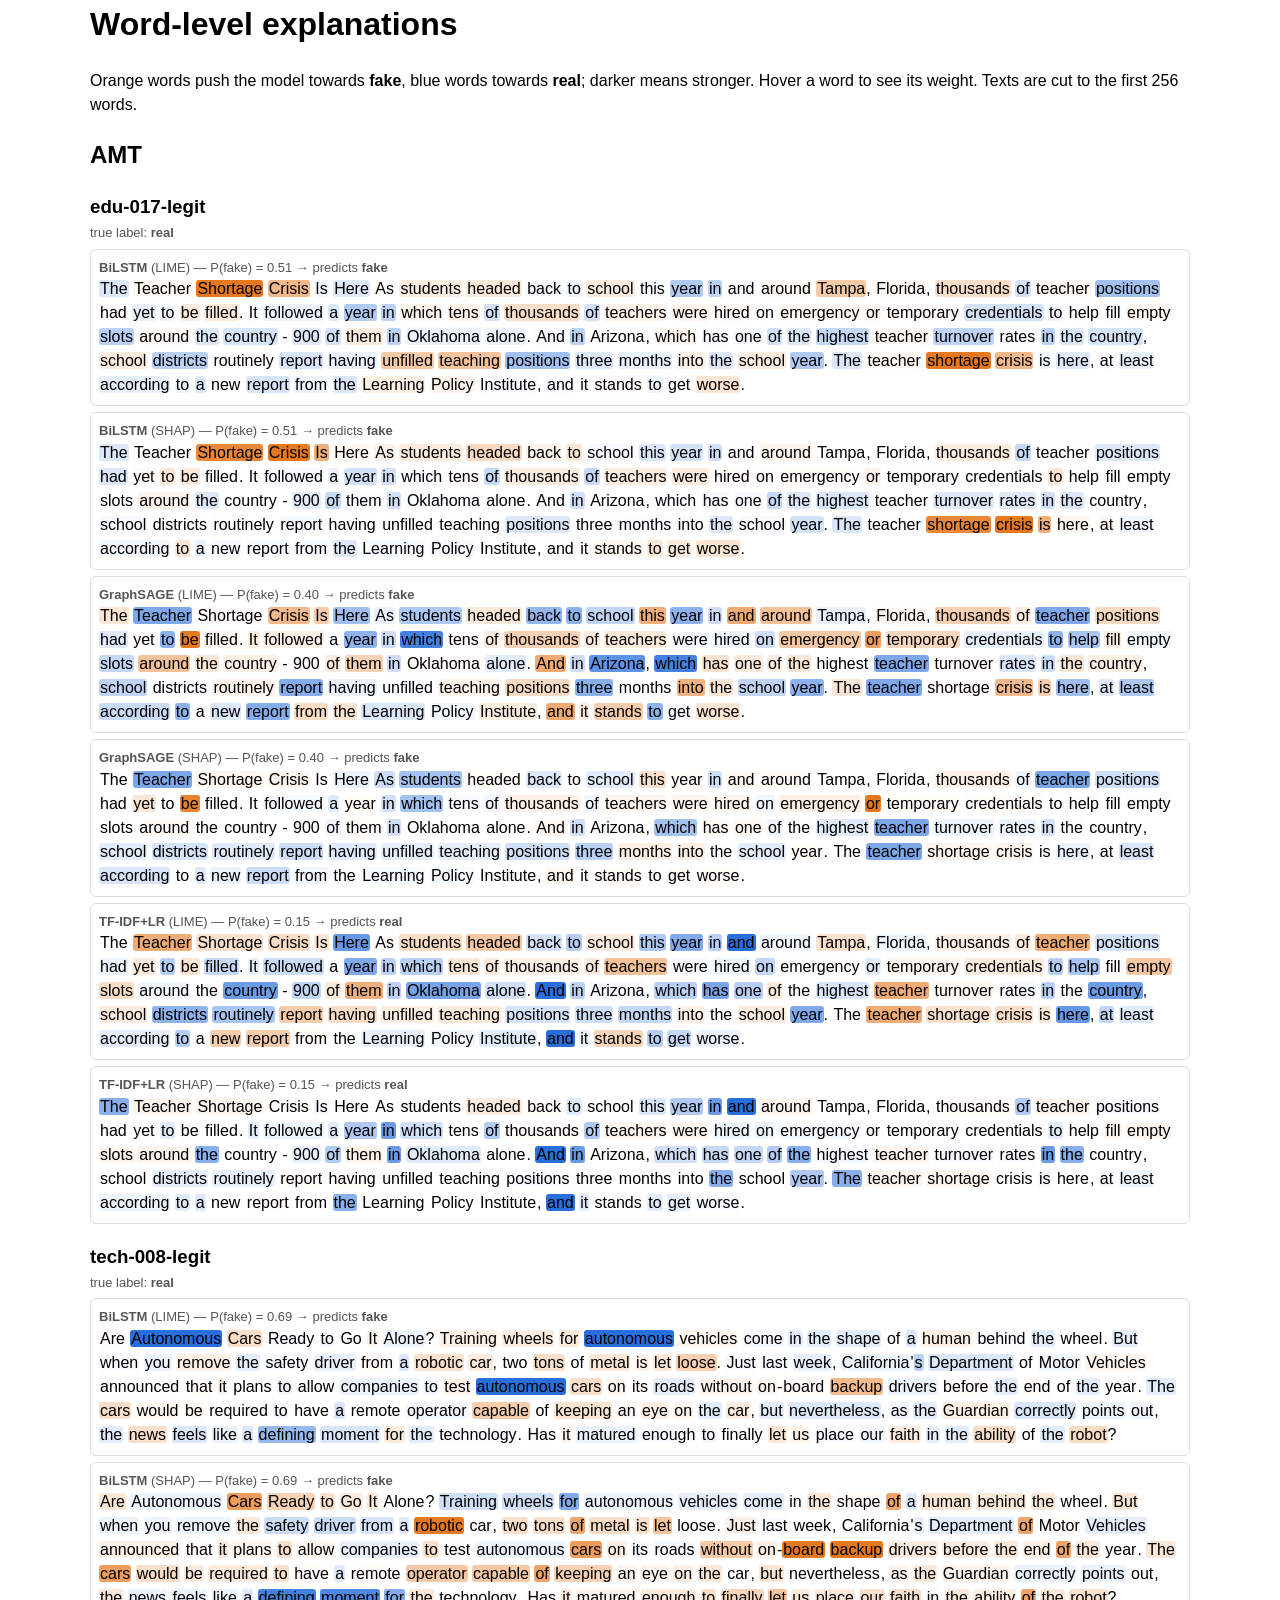
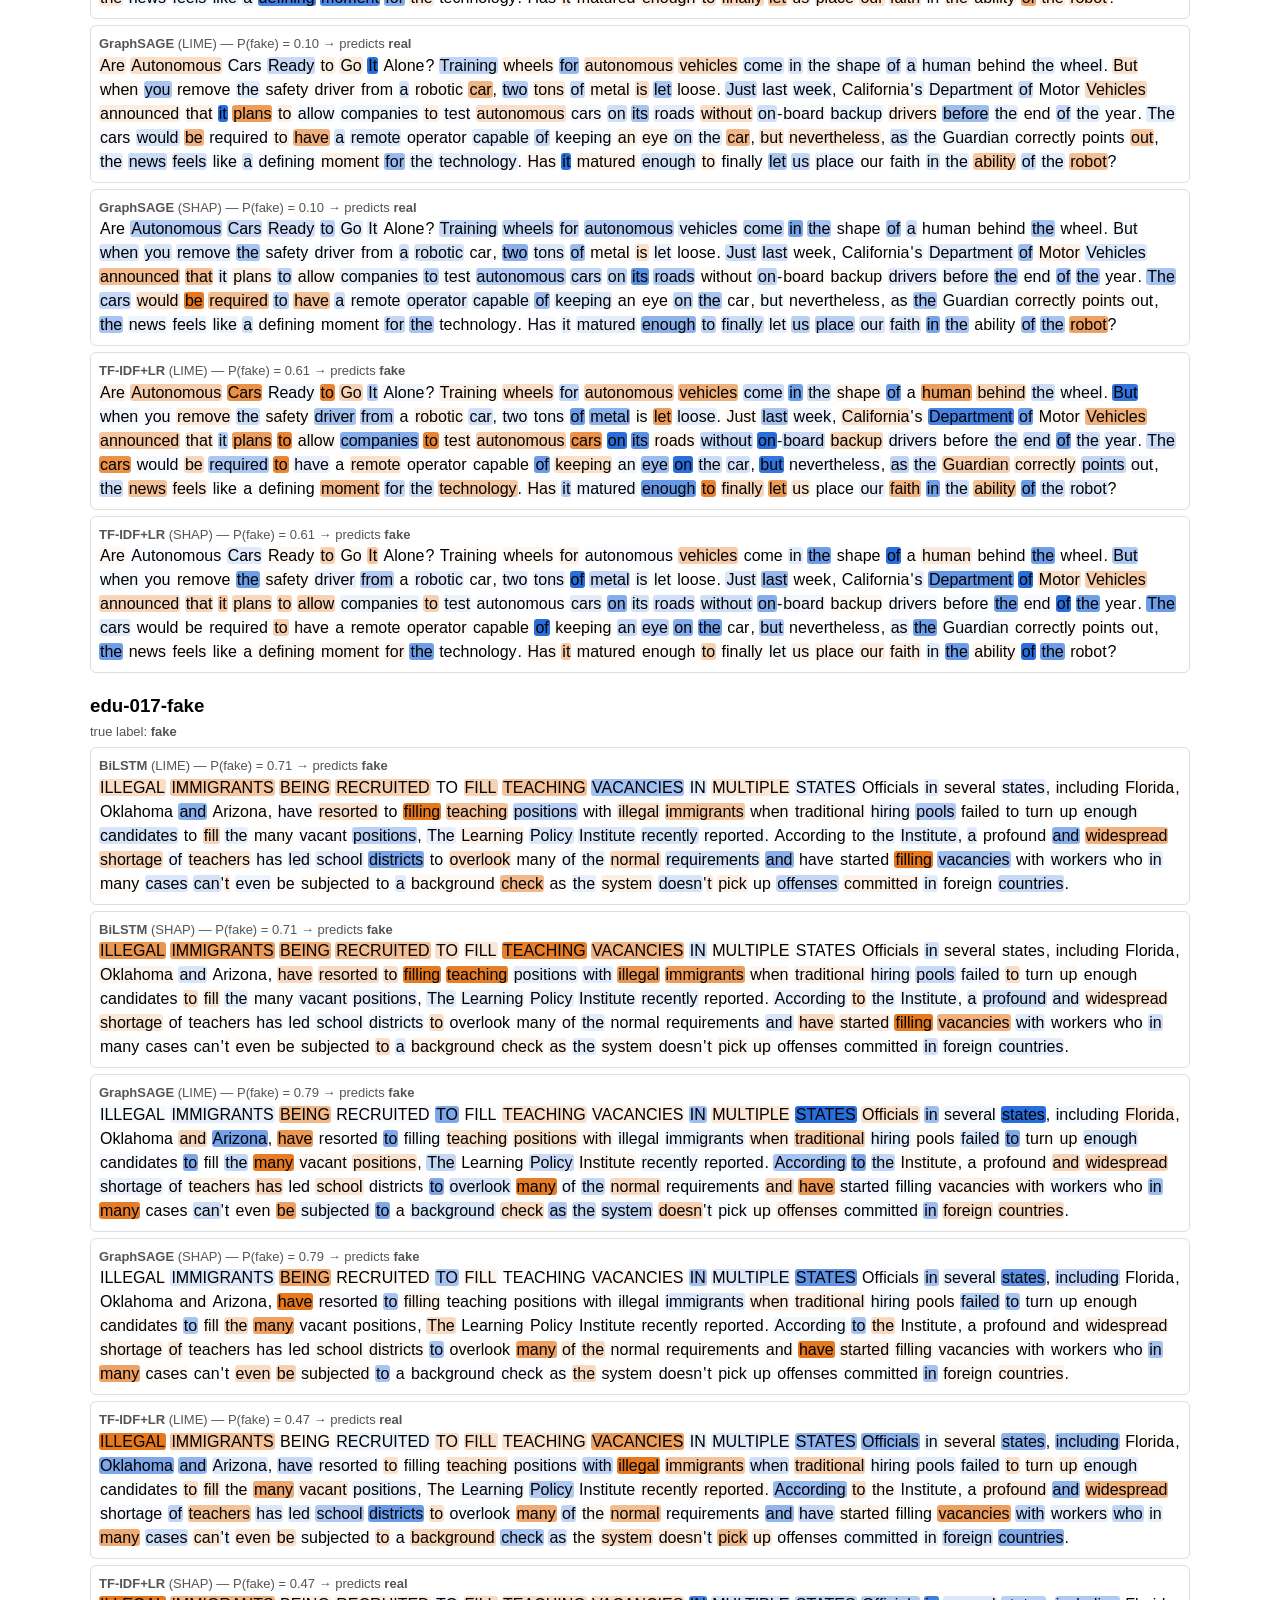
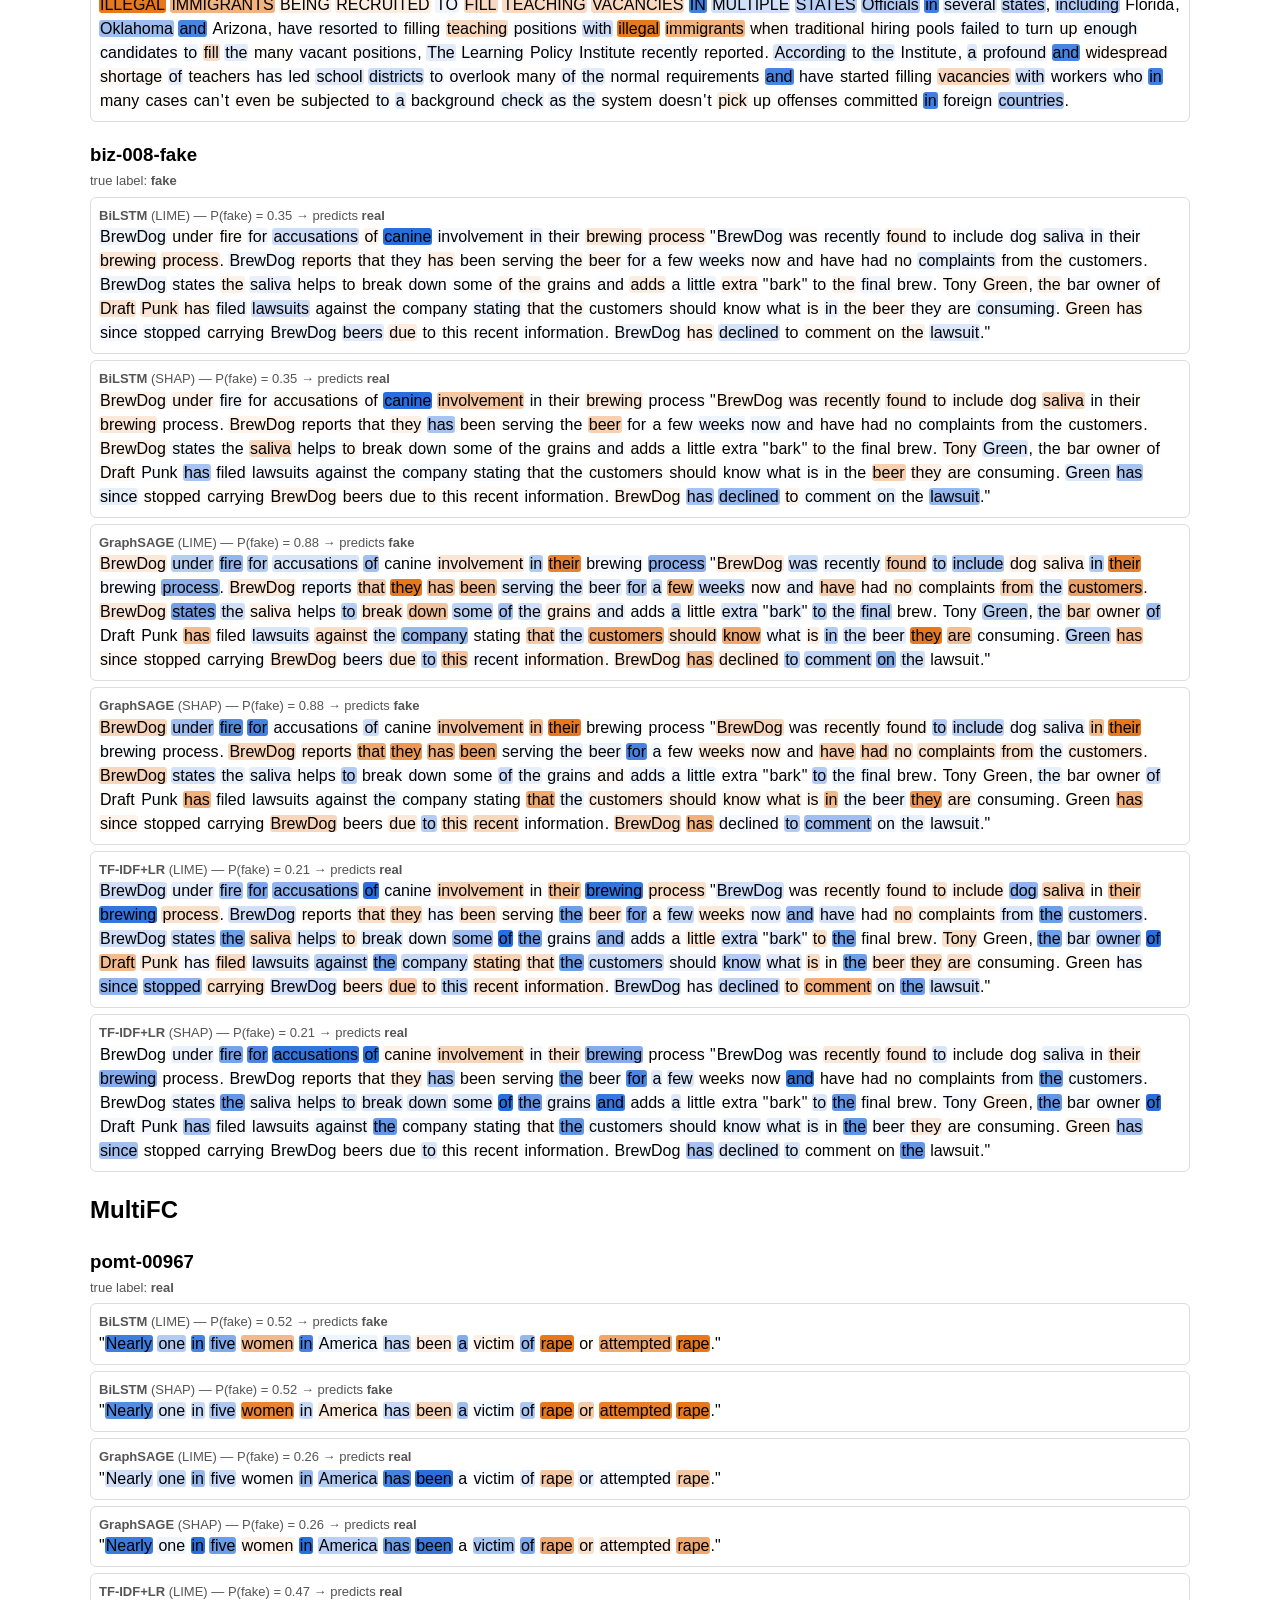
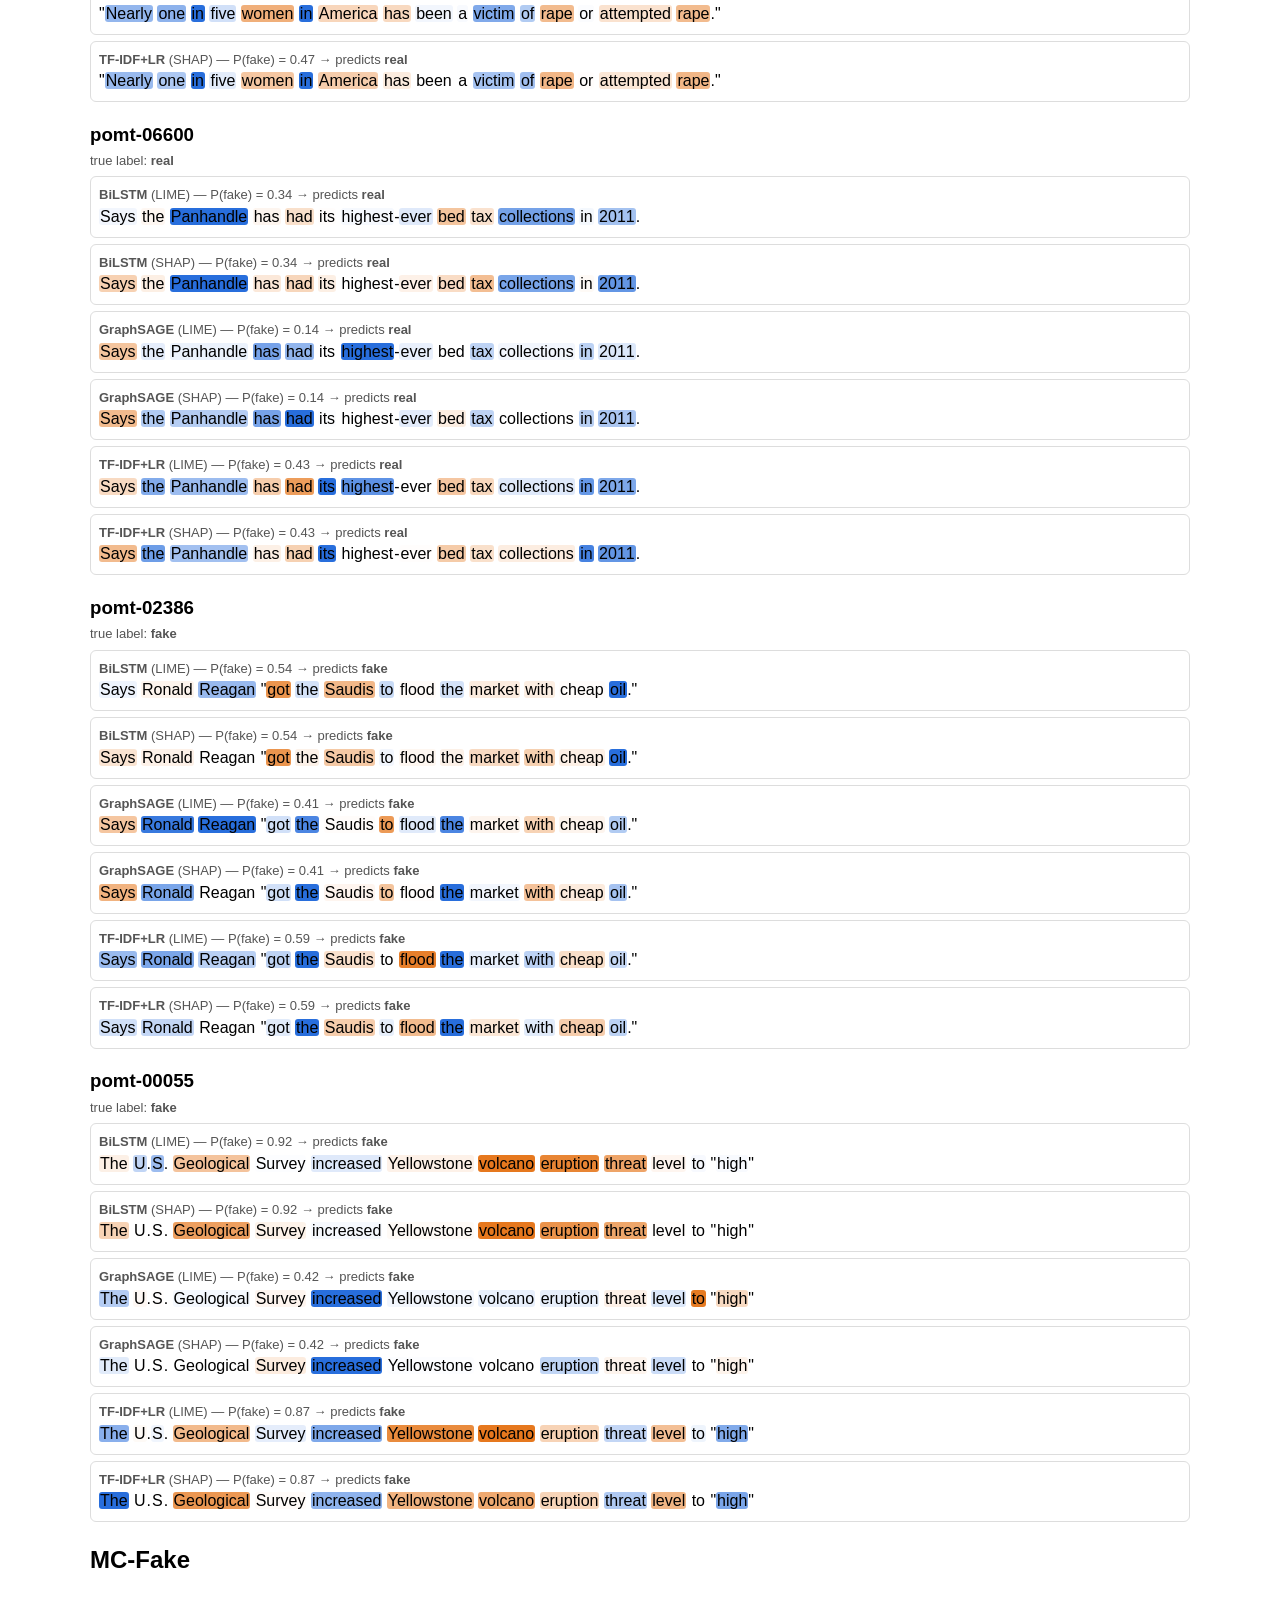
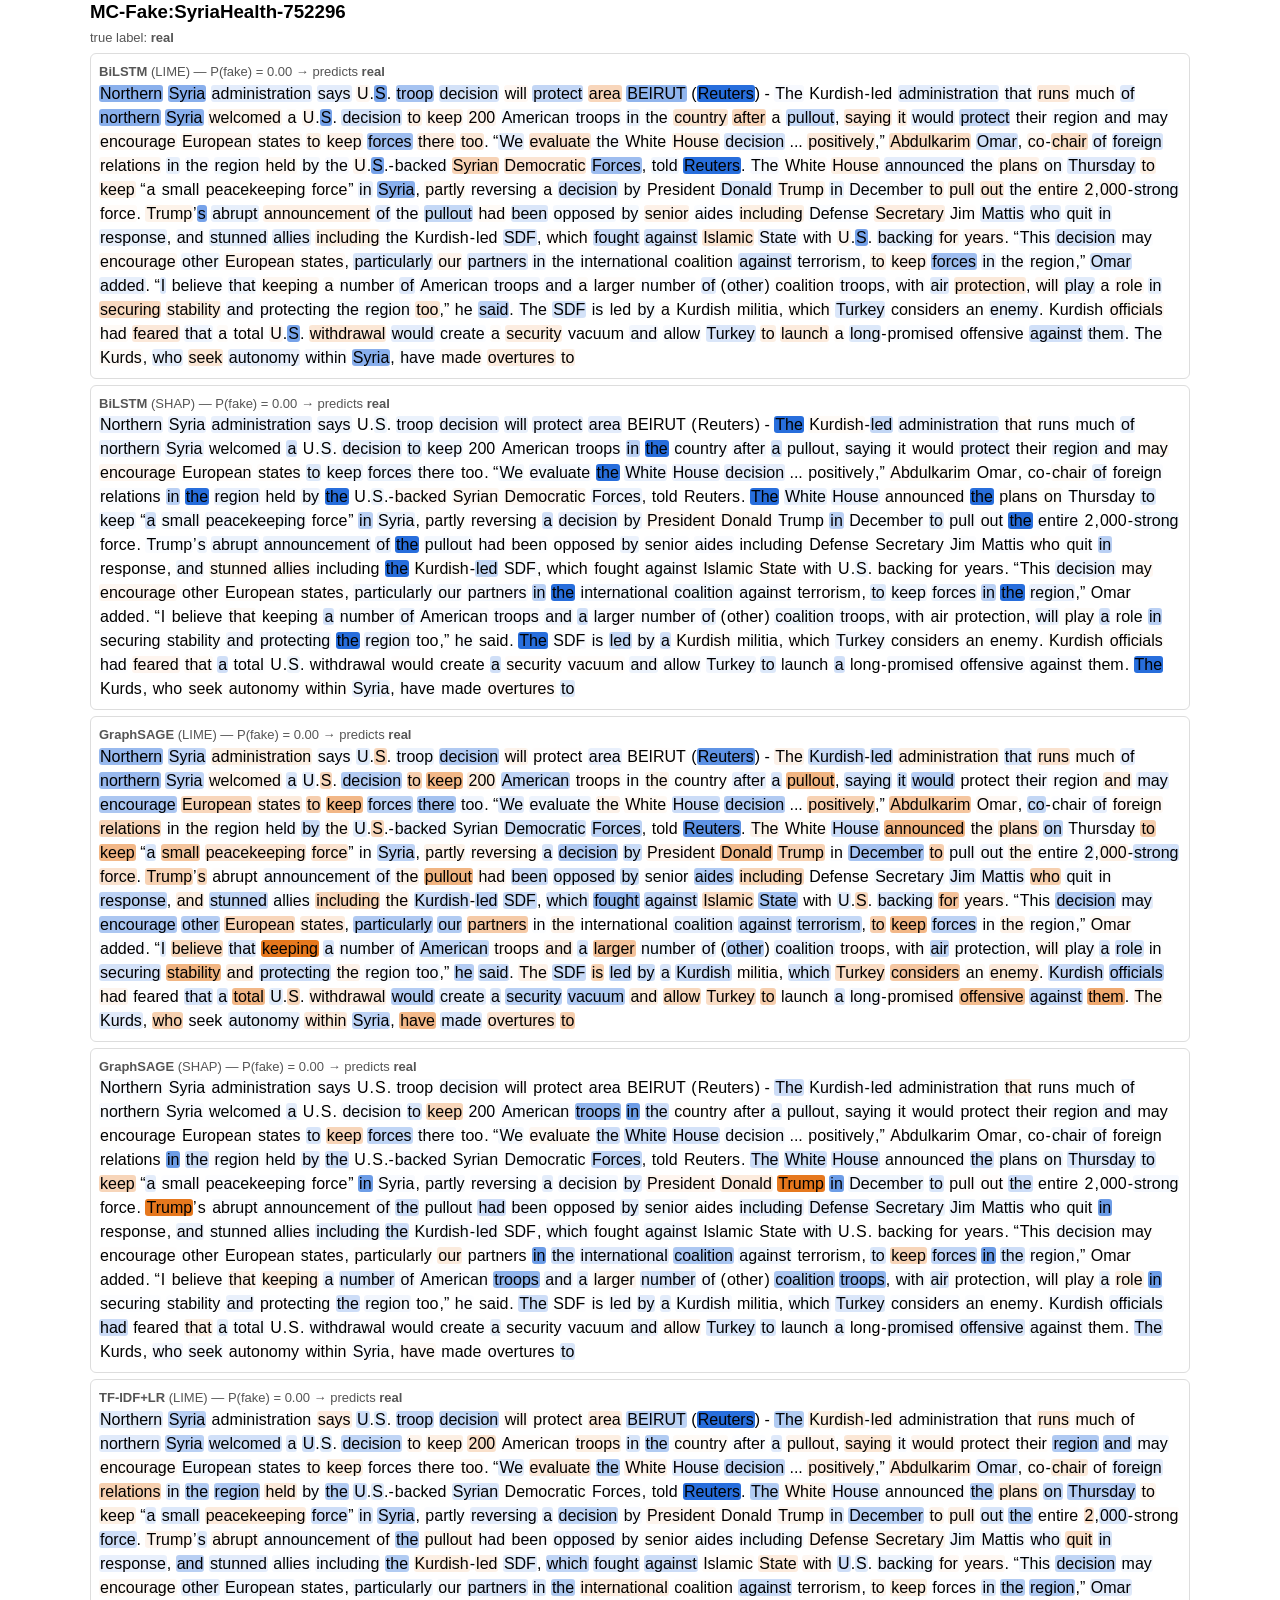
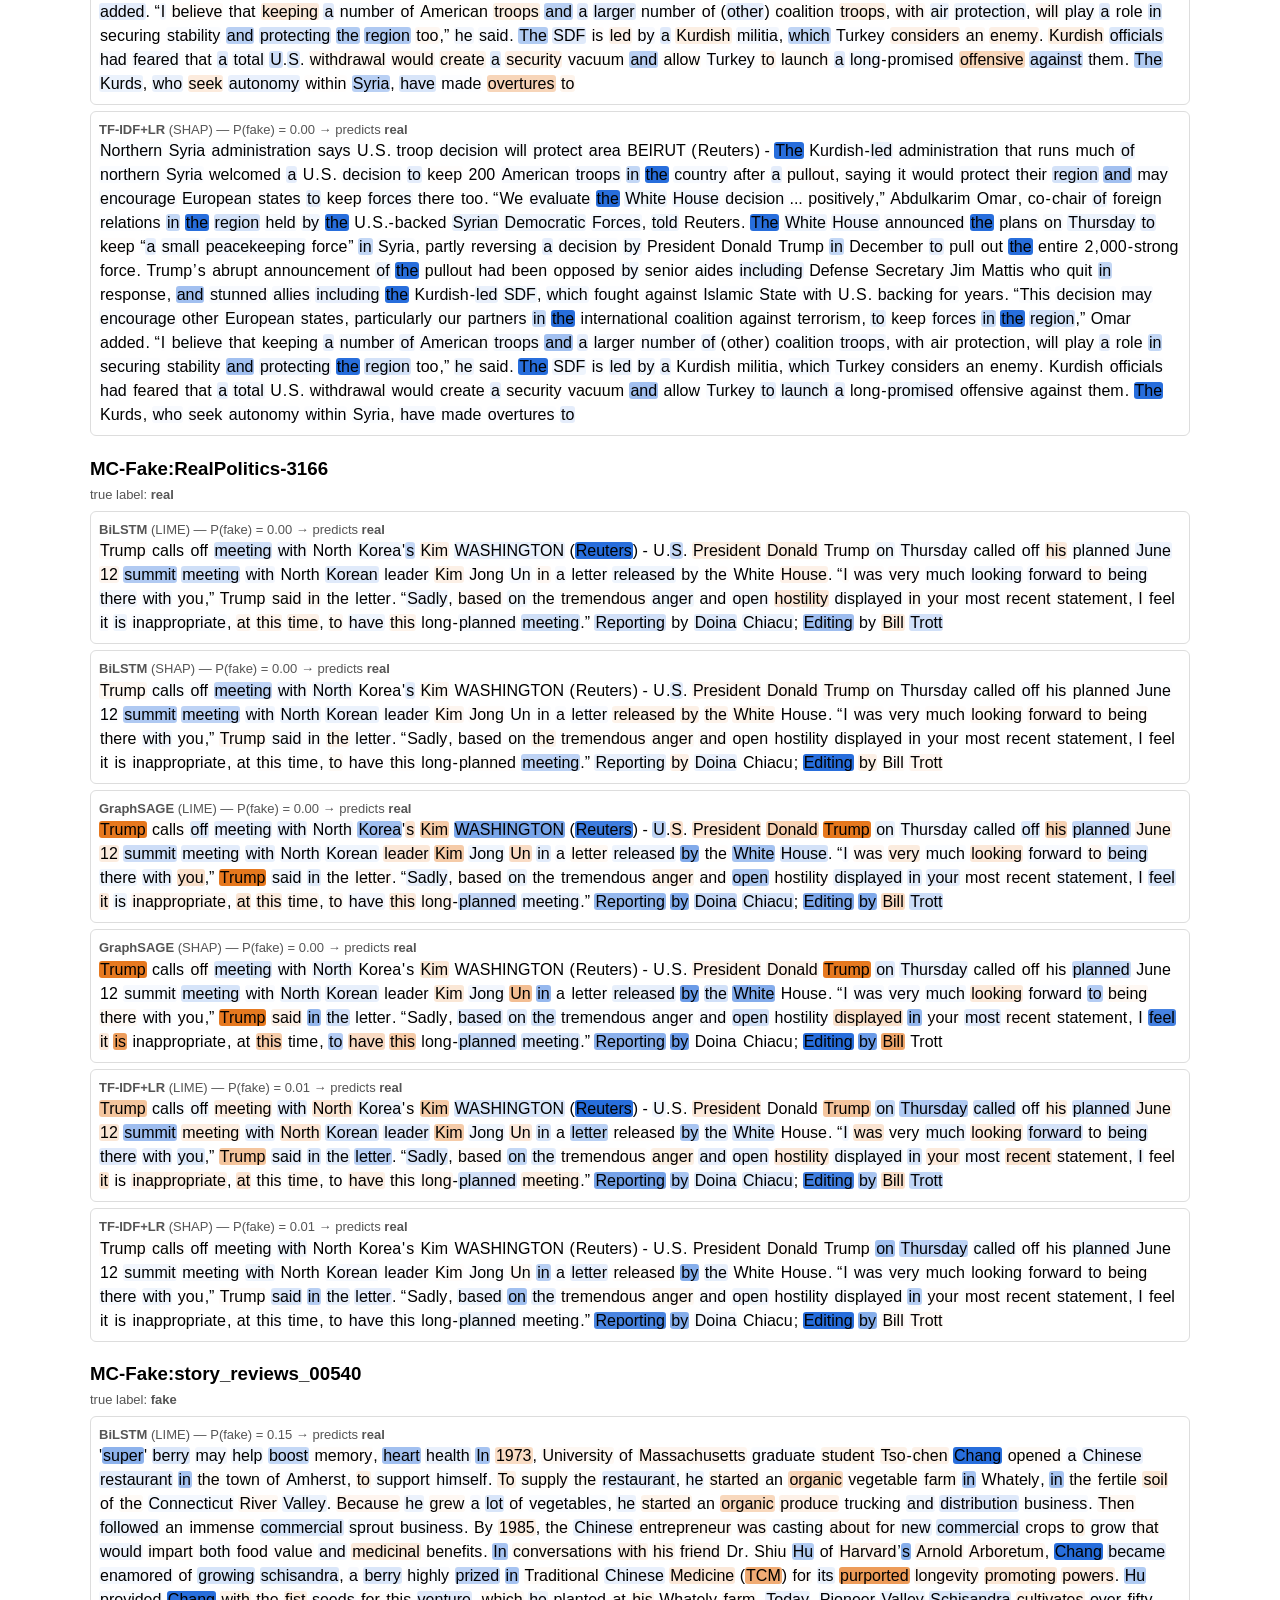
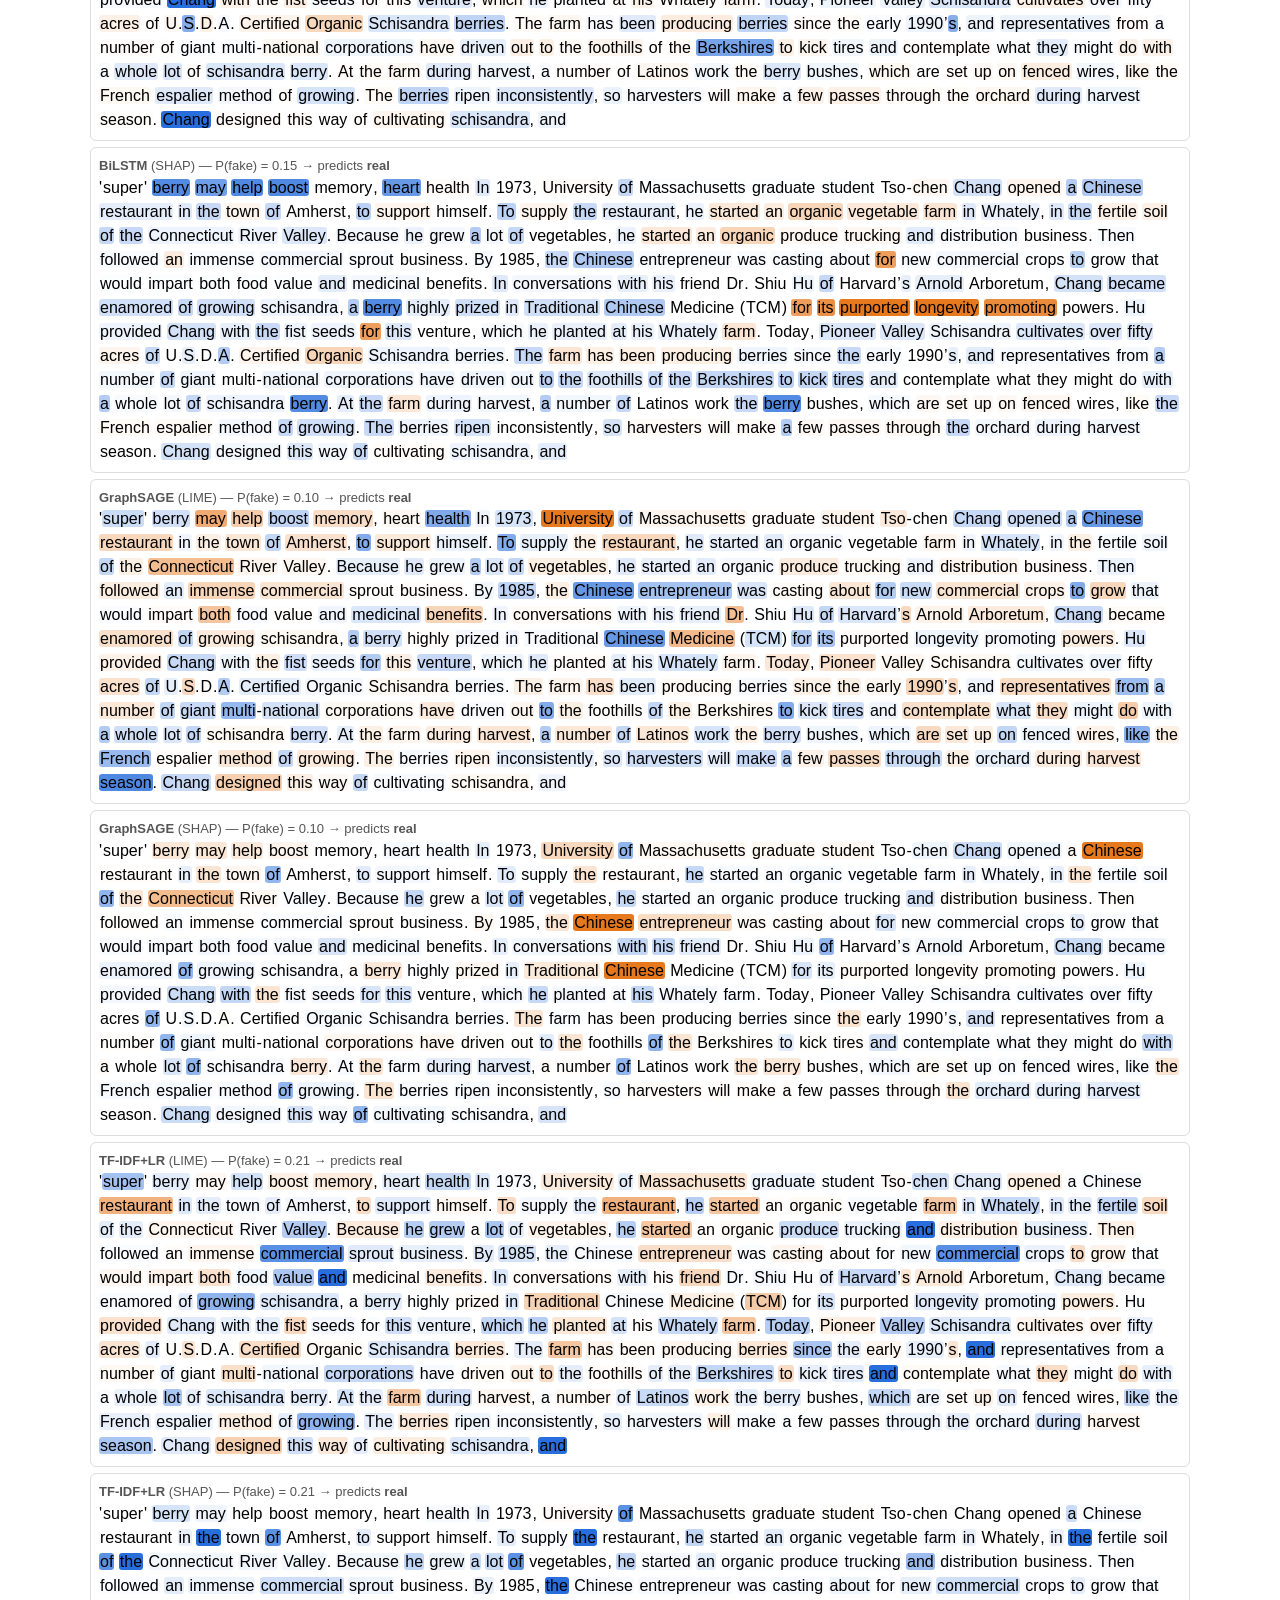
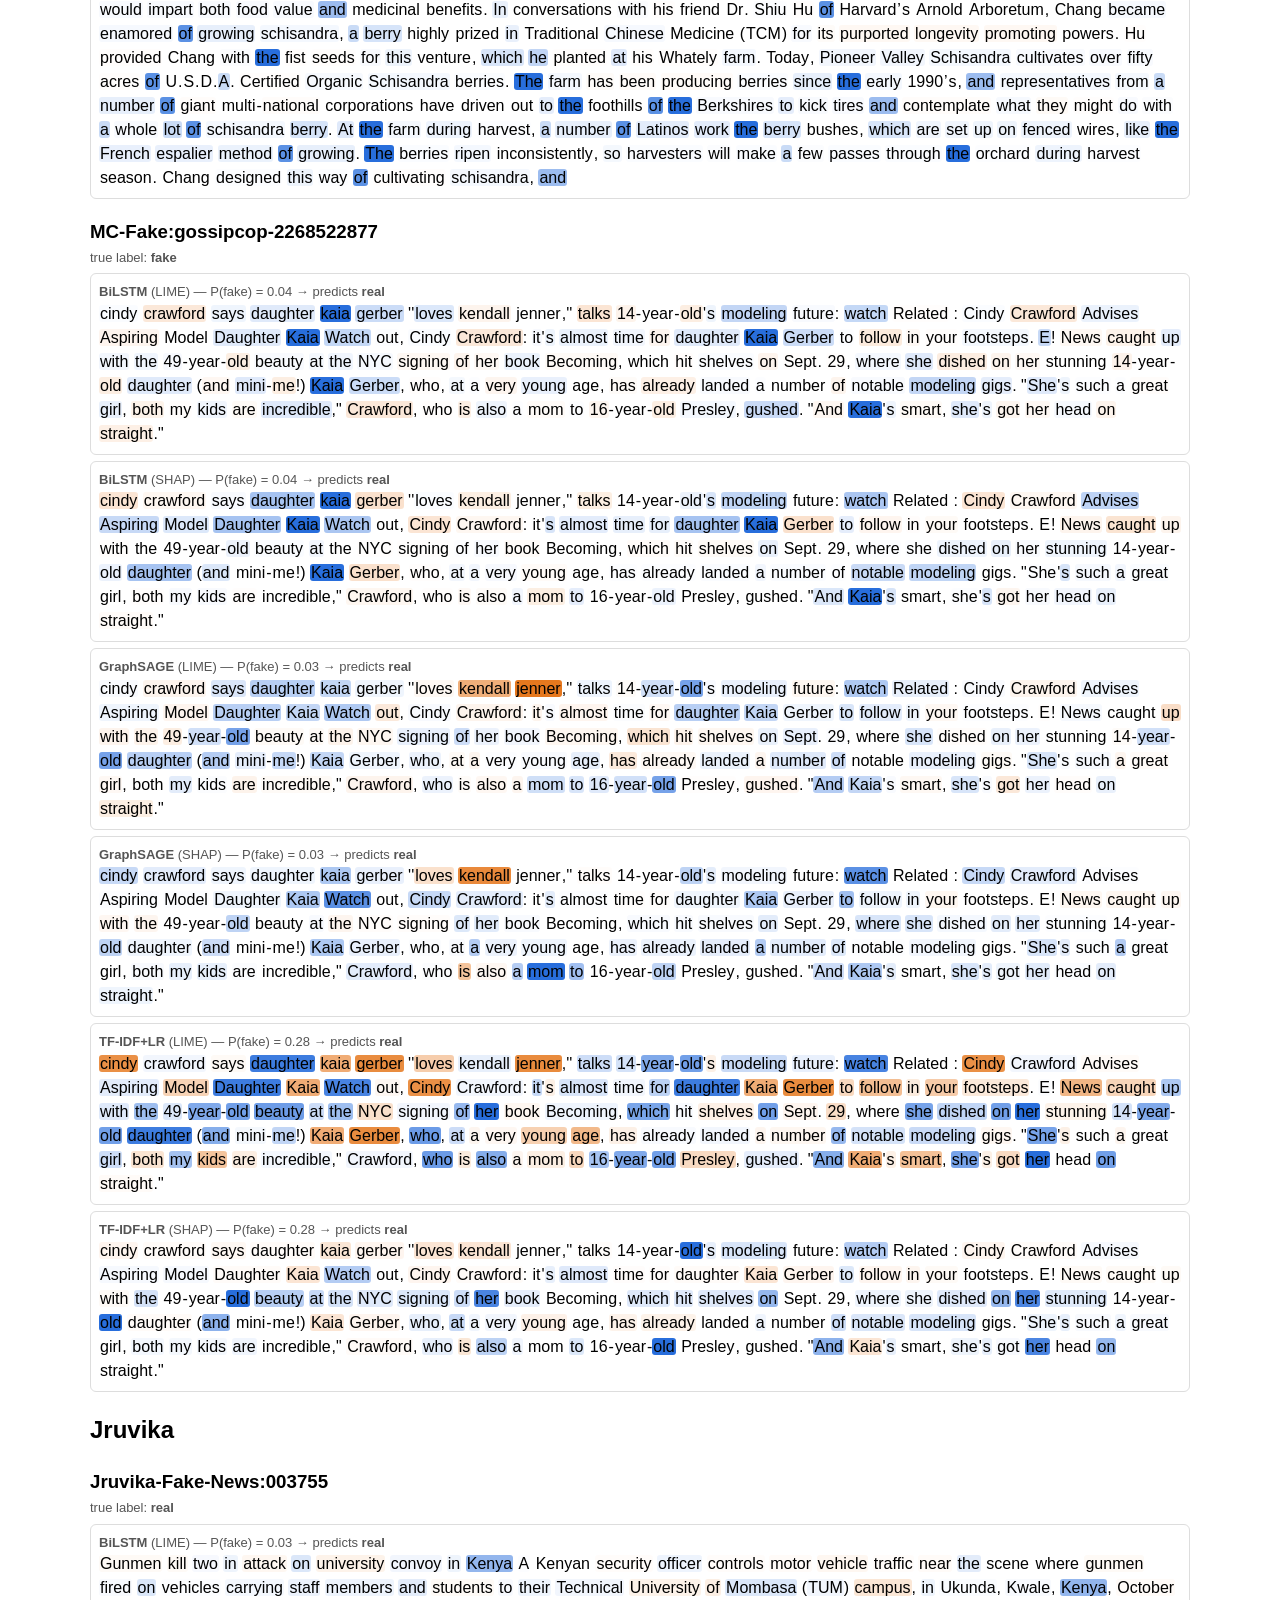
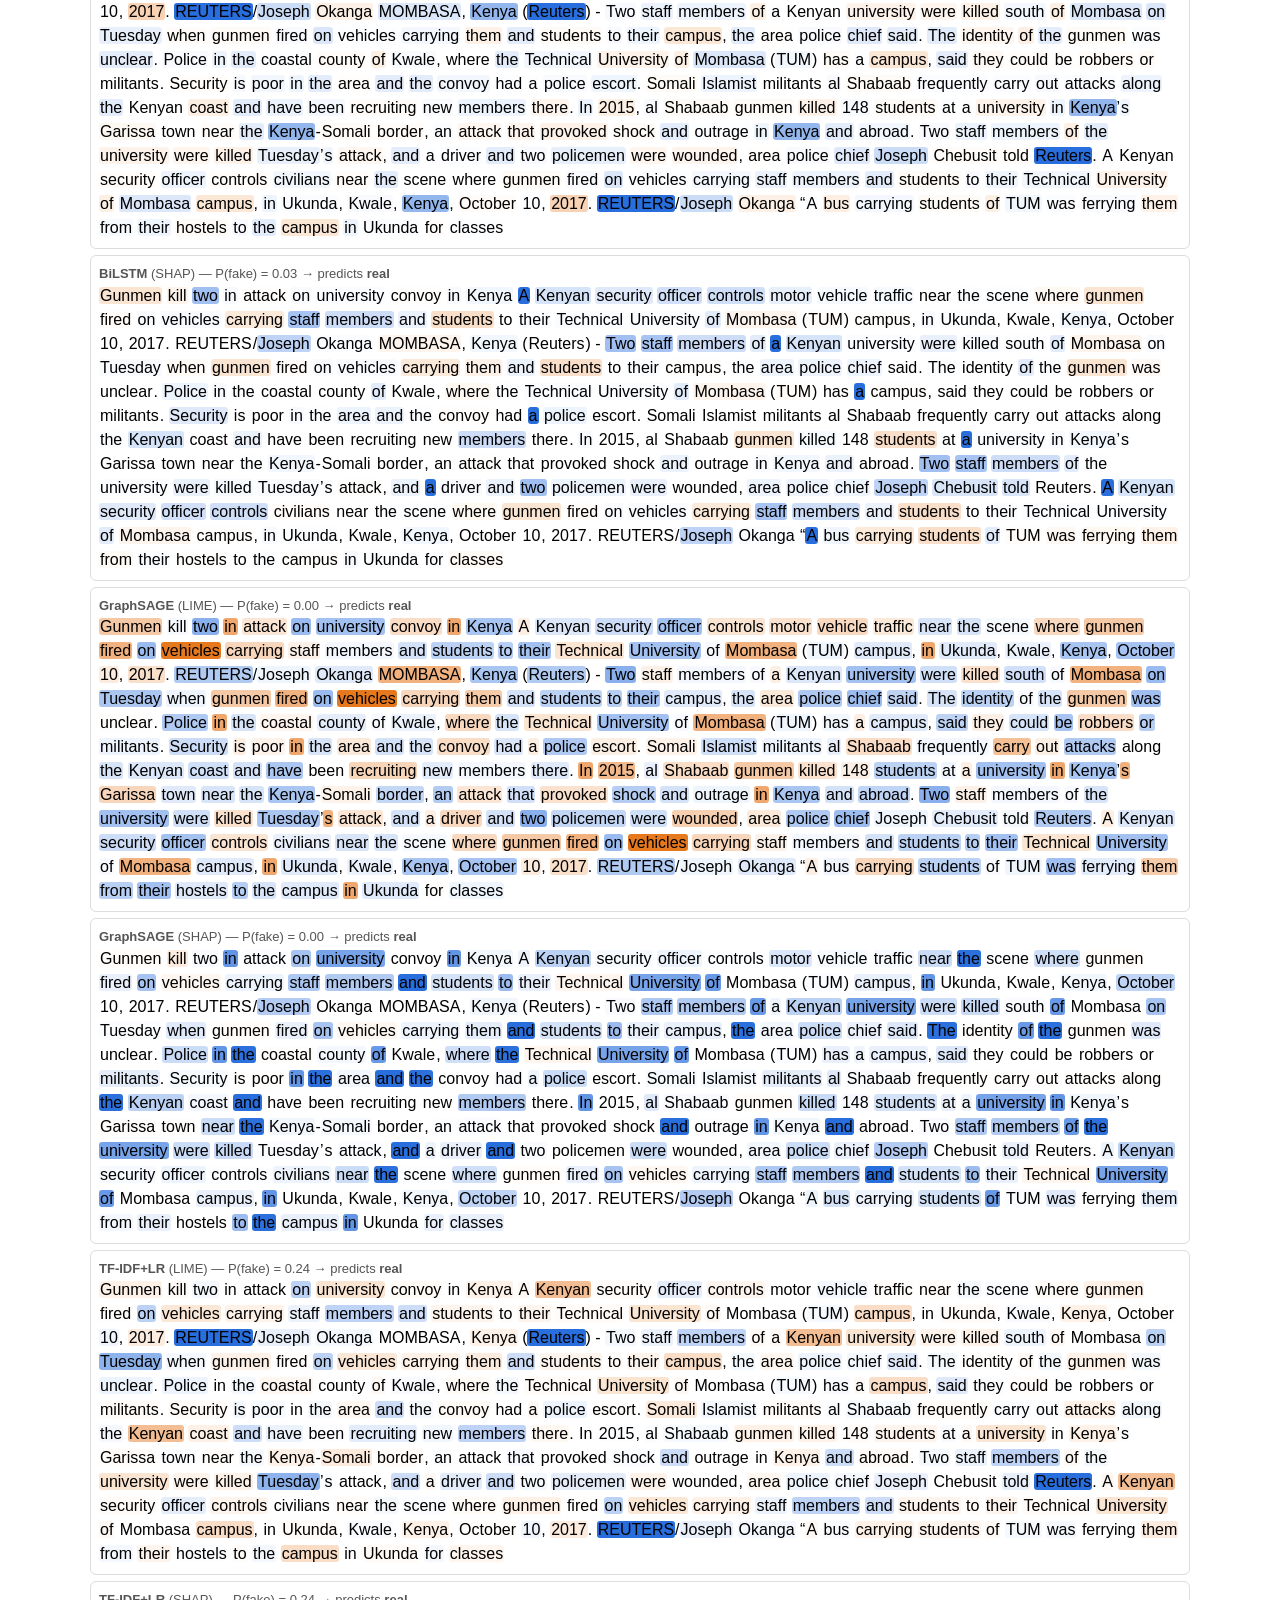
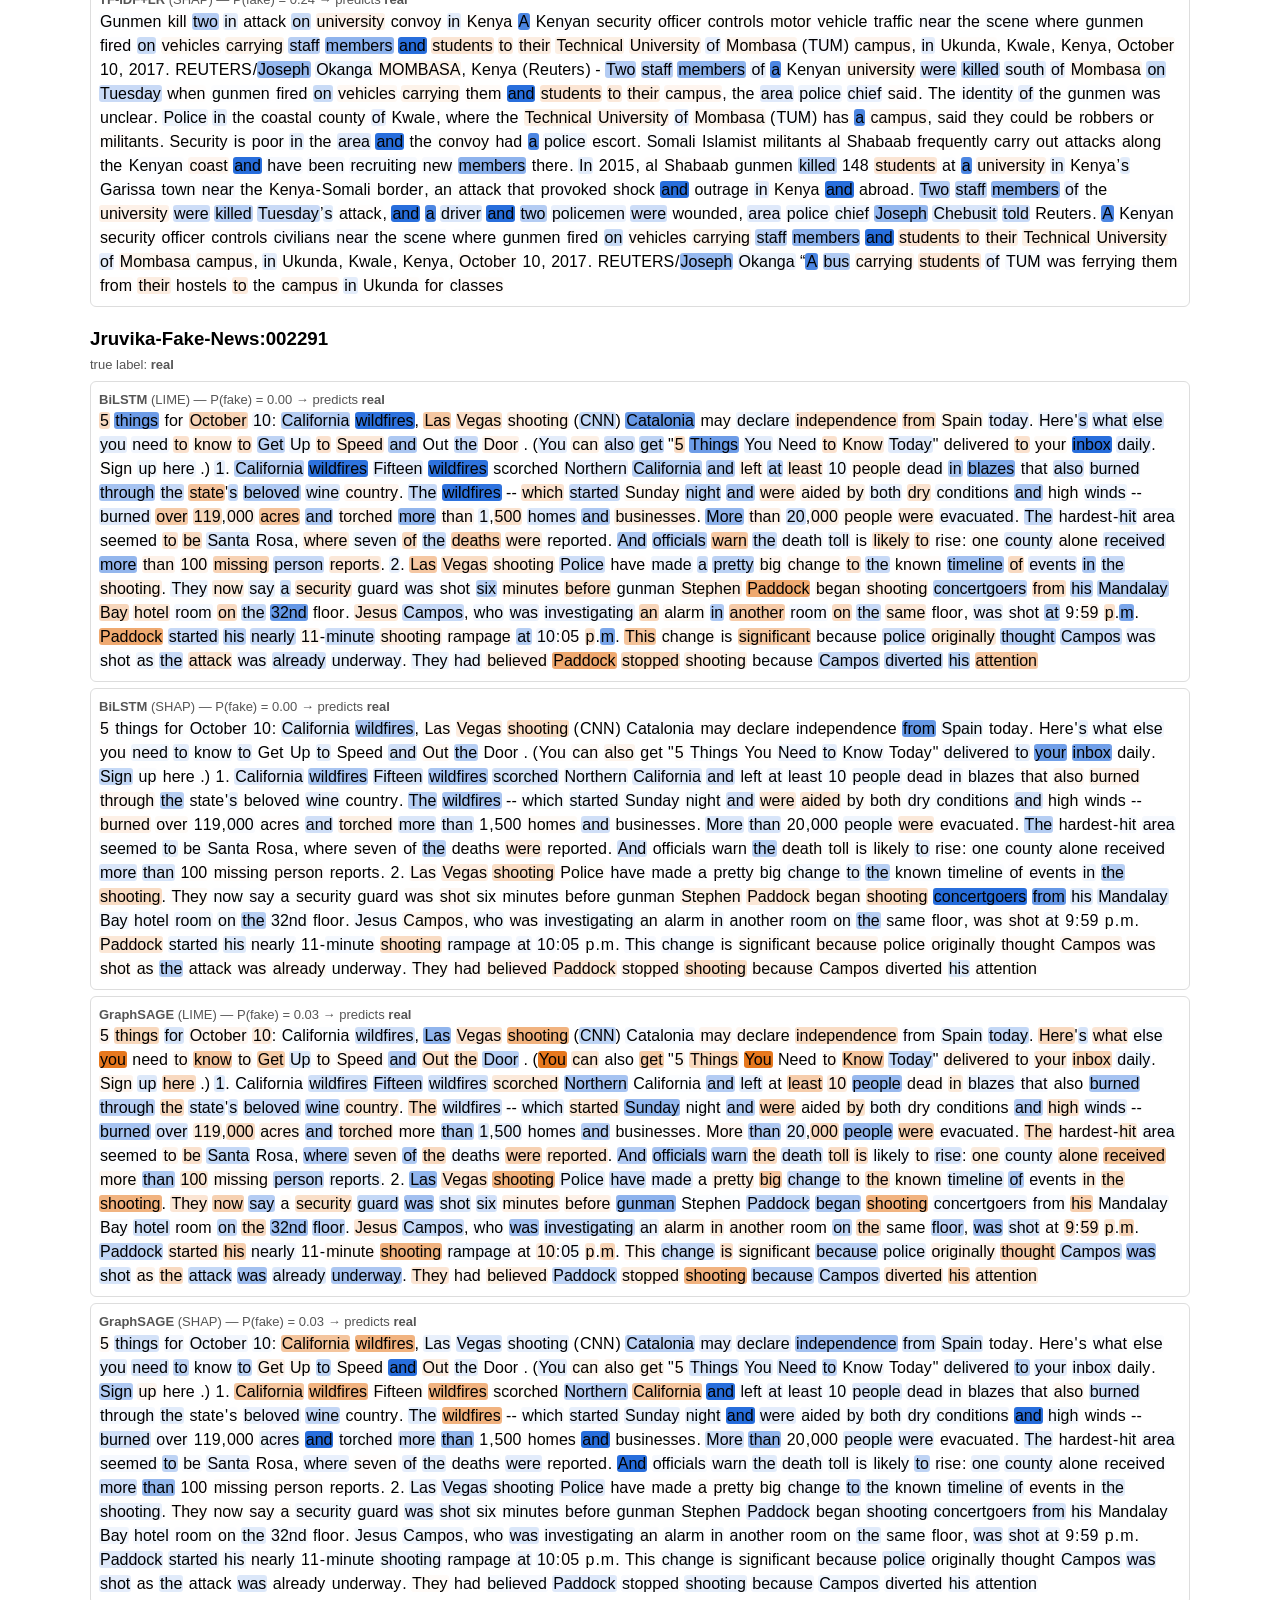
==== commit 426cf22e: "update explainability" ====
--- a/explainability/results/examples.html
+++ b/explainability/results/examples.html
@@ -5,116 +5,116 @@
 <h3>edu-017-legit</h3><div class='meta'>true label: <b>real</b></div>
 <div class='box'><div class='meta'><b>BiLSTM</b> (LIME) — P(fake) = 0.51 → predicts <b>fake</b></div><span title="-0.0214" style="background:rgba(40,110,220,0.17);border-radius:3px;padding:0 1px">The</span> <span title="+0.0062" style="background:rgba(230,120,30,0.05);border-radius:3px;padding:0 1px">Teacher</span> <span title="+0.1262" style="background:rgba(230,120,30,1.00);border-radius:3px;padding:0 1px">Shortage</span> <span title="+0.0659" style="background:rgba(230,120,30,0.52);border-radius:3px;padding:0 1px">Crisis</span> <span title="-0.0081" style="background:rgba(40,110,220,0.06);border-radius:3px;padding:0 1px">Is</span> <span title="-0.0186" style="background:rgba(40,110,220,0.15);border-radius:3px;padding:0 1px">Here</span> <span title="+0.0016" style="background:rgba(230,120,30,0.01);border-radius:3px;padding:0 1px">As</span> <span title="+0.0165" style="background:rgba(230,120,30,0.13);border-radius:3px;padding:0 1px">students</span> <span title="+0.0201" style="background:rgba(230,120,30,0.16);border-radius:3px;padding:0 1px">headed</span> <span title="-0.0063" style="background:rgba(40,110,220,0.05);border-radius:3px;padding:0 1px">back</span> <span title="-0.0088" style="background:rgba(40,110,220,0.07);border-radius:3px;padding:0 1px">to</span> <span title="+0.0176" style="background:rgba(230,120,30,0.14);border-radius:3px;padding:0 1px">school</span> <span title="-0.0032" style="background:rgba(40,110,220,0.03);border-radius:3px;padding:0 1px">this</span> <span title="-0.0455" style="background:rgba(40,110,220,0.36);border-radius:3px;padding:0 1px">year</span> <span title="-0.0392" style="background:rgba(40,110,220,0.31);border-radius:3px;padding:0 1px">in</span> <span title="-0.0037" style="background:rgba(40,110,220,0.03);border-radius:3px;padding:0 1px">and</span> <span title="+0.0055" style="background:rgba(230,120,30,0.04);border-radius:3px;padding:0 1px">around</span> <span title="+0.0488" style="background:rgba(230,120,30,0.39);border-radius:3px;padding:0 1px">Tampa</span>, <span title="+0.0048" style="background:rgba(230,120,30,0.04);border-radius:3px;padding:0 1px">Florida</span>, <span title="+0.0308" style="background:rgba(230,120,30,0.24);border-radius:3px;padding:0 1px">thousands</span> <span title="-0.0265" style="background:rgba(40,110,220,0.21);border-radius:3px;padding:0 1px">of</span> <span title="+0.0062" style="background:rgba(230,120,30,0.05);border-radius:3px;padding:0 1px">teacher</span> <span title="-0.0549" style="background:rgba(40,110,220,0.43);border-radius:3px;padding:0 1px">positions</span> <span title="+0.0030" style="background:rgba(230,120,30,0.02);border-radius:3px;padding:0 1px">had</span> <span title="-0.0127" style="background:rgba(40,110,220,0.10);border-radius:3px;padding:0 1px">yet</span> <span title="-0.0088" style="background:rgba(40,110,220,0.07);border-radius:3px;padding:0 1px">to</span> <span title="+0.0192" style="background:rgba(230,120,30,0.15);border-radius:3px;padding:0 1px">be</span> <span title="+0.0192" style="background:rgba(230,120,30,0.15);border-radius:3px;padding:0 1px">filled</span>. <span title="-0.0052" style="background:rgba(40,110,220,0.04);border-radius:3px;padding:0 1px">It</span> <span title="-0.0105" style="background:rgba(40,110,220,0.08);border-radius:3px;padding:0 1px">followed</span> <span title="-0.0197" style="background:rgba(40,110,220,0.16);border-radius:3px;padding:0 1px">a</span> <span title="-0.0455" style="background:rgba(40,110,220,0.36);border-radius:3px;padding:0 1px">year</span> <span title="-0.0392" style="background:rgba(40,110,220,0.31);border-radius:3px;padding:0 1px">in</span> <span title="+0.0088" style="background:rgba(230,120,30,0.07);border-radius:3px;padding:0 1px">which</span> <span title="+0.0115" style="background:rgba(230,120,30,0.09);border-radius:3px;padding:0 1px">tens</span> <span title="-0.0265" style="background:rgba(40,110,220,0.21);border-radius:3px;padding:0 1px">of</span> <span title="+0.0308" style="background:rgba(230,120,30,0.24);border-radius:3px;padding:0 1px">thousands</span> <span title="-0.0265" style="background:rgba(40,110,220,0.21);border-radius:3px;padding:0 1px">of</span> <span title="+0.0115" style="background:rgba(230,120,30,0.09);border-radius:3px;padding:0 1px">teachers</span> <span title="+0.0096" style="background:rgba(230,120,30,0.08);border-radius:3px;padding:0 1px">were</span> <span title="+0.0054" style="background:rgba(230,120,30,0.04);border-radius:3px;padding:0 1px">hired</span> <span title="-0.0028" style="background:rgba(40,110,220,0.02);border-radius:3px;padding:0 1px">on</span> <span title="+0.0077" style="background:rgba(230,120,30,0.06);border-radius:3px;padding:0 1px">emergency</span> <span title="+0.0074" style="background:rgba(230,120,30,0.06);border-radius:3px;padding:0 1px">or</span> <span title="+0.0028" style="background:rgba(230,120,30,0.02);border-radius:3px;padding:0 1px">temporary</span> <span title="-0.0253" style="background:rgba(40,110,220,0.20);border-radius:3px;padding:0 1px">credentials</span> <span title="-0.0088" style="background:rgba(40,110,220,0.07);border-radius:3px;padding:0 1px">to</span> <span title="-0.0019" style="background:rgba(40,110,220,0.02);border-radius:3px;padding:0 1px">help</span> <span title="-0.0044" style="background:rgba(40,110,220,0.03);border-radius:3px;padding:0 1px">fill</span> <span title="+0.0081" style="background:rgba(230,120,30,0.06);border-radius:3px;padding:0 1px">empty</span> <span title="-0.0402" style="background:rgba(40,110,220,0.32);border-radius:3px;padding:0 1px">slots</span> <span title="+0.0055" style="background:rgba(230,120,30,0.04);border-radius:3px;padding:0 1px">around</span> <span title="-0.0214" style="background:rgba(40,110,220,0.17);border-radius:3px;padding:0 1px">the</span> <span title="-0.0242" style="background:rgba(40,110,220,0.19);border-radius:3px;padding:0 1px">country</span> - <span title="-0.0186" style="background:rgba(40,110,220,0.15);border-radius:3px;padding:0 1px">900</span> <span title="-0.0265" style="background:rgba(40,110,220,0.21);border-radius:3px;padding:0 1px">of</span> <span title="+0.0177" style="background:rgba(230,120,30,0.14);border-radius:3px;padding:0 1px">them</span> <span title="-0.0392" style="background:rgba(40,110,220,0.31);border-radius:3px;padding:0 1px">in</span> <span title="-0.0116" style="background:rgba(40,110,220,0.09);border-radius:3px;padding:0 1px">Oklahoma</span> <span title="-0.0116" style="background:rgba(40,110,220,0.09);border-radius:3px;padding:0 1px">alone</span>. <span title="-0.0037" style="background:rgba(40,110,220,0.03);border-radius:3px;padding:0 1px">And</span> <span title="-0.0392" style="background:rgba(40,110,220,0.31);border-radius:3px;padding:0 1px">in</span> <span title="+0.0001" style="background:rgba(230,120,30,0.00);border-radius:3px;padding:0 1px">Arizona</span>, <span title="+0.0088" style="background:rgba(230,120,30,0.07);border-radius:3px;padding:0 1px">which</span> <span title="-0.0038" style="background:rgba(40,110,220,0.03);border-radius:3px;padding:0 1px">has</span> <span title="-0.0066" style="background:rgba(40,110,220,0.05);border-radius:3px;padding:0 1px">one</span> <span title="-0.0265" style="background:rgba(40,110,220,0.21);border-radius:3px;padding:0 1px">of</span> <span title="-0.0214" style="background:rgba(40,110,220,0.17);border-radius:3px;padding:0 1px">the</span> <span title="-0.0343" style="background:rgba(40,110,220,0.27);border-radius:3px;padding:0 1px">highest</span> <span title="+0.0062" style="background:rgba(230,120,30,0.05);border-radius:3px;padding:0 1px">teacher</span> <span title="-0.0378" style="background:rgba(40,110,220,0.30);border-radius:3px;padding:0 1px">turnover</span> <span title="-0.0030" style="background:rgba(40,110,220,0.02);border-radius:3px;padding:0 1px">rates</span> <span title="-0.0392" style="background:rgba(40,110,220,0.31);border-radius:3px;padding:0 1px">in</span> <span title="-0.0214" style="background:rgba(40,110,220,0.17);border-radius:3px;padding:0 1px">the</span> <span title="-0.0242" style="background:rgba(40,110,220,0.19);border-radius:3px;padding:0 1px">country</span>, <span title="+0.0176" style="background:rgba(230,120,30,0.14);border-radius:3px;padding:0 1px">school</span> <span title="-0.0398" style="background:rgba(40,110,220,0.32);border-radius:3px;padding:0 1px">districts</span> <span title="+0.0016" style="background:rgba(230,120,30,0.01);border-radius:3px;padding:0 1px">routinely</span> <span title="-0.0223" style="background:rgba(40,110,220,0.18);border-radius:3px;padding:0 1px">report</span> <span title="-0.0115" style="background:rgba(40,110,220,0.09);border-radius:3px;padding:0 1px">having</span> <span title="+0.0492" style="background:rgba(230,120,30,0.39);border-radius:3px;padding:0 1px">unfilled</span> <span title="+0.0559" style="background:rgba(230,120,30,0.44);border-radius:3px;padding:0 1px">teaching</span> <span title="-0.0549" style="background:rgba(40,110,220,0.43);border-radius:3px;padding:0 1px">positions</span> <span title="-0.0200" style="background:rgba(40,110,220,0.16);border-radius:3px;padding:0 1px">three</span> <span title="-0.0145" style="background:rgba(40,110,220,0.11);border-radius:3px;padding:0 1px">months</span> <span title="+0.0147" style="background:rgba(230,120,30,0.12);border-radius:3px;padding:0 1px">into</span> <span title="-0.0214" style="background:rgba(40,110,220,0.17);border-radius:3px;padding:0 1px">the</span> <span title="+0.0176" style="background:rgba(230,120,30,0.14);border-radius:3px;padding:0 1px">school</span> <span title="-0.0455" style="background:rgba(40,110,220,0.36);border-radius:3px;padding:0 1px">year</span>. <span title="-0.0214" style="background:rgba(40,110,220,0.17);border-radius:3px;padding:0 1px">The</span> <span title="+0.0062" style="background:rgba(230,120,30,0.05);border-radius:3px;padding:0 1px">teacher</span> <span title="+0.1262" style="background:rgba(230,120,30,1.00);border-radius:3px;padding:0 1px">shortage</span> <span title="+0.0659" style="background:rgba(230,120,30,0.52);border-radius:3px;padding:0 1px">crisis</span> <span title="-0.0081" style="background:rgba(40,110,220,0.06);border-radius:3px;padding:0 1px">is</span> <span title="-0.0186" style="background:rgba(40,110,220,0.15);border-radius:3px;padding:0 1px">here</span>, <span title="-0.0040" style="background:rgba(40,110,220,0.03);border-radius:3px;padding:0 1px">at</span> <span title="-0.0138" style="background:rgba(40,110,220,0.11);border-radius:3px;padding:0 1px">least</span> <span title="-0.0137" style="background:rgba(40,110,220,0.11);border-radius:3px;padding:0 1px">according</span> <span title="-0.0088" style="background:rgba(40,110,220,0.07);border-radius:3px;padding:0 1px">to</span> <span title="-0.0197" style="background:rgba(40,110,220,0.16);border-radius:3px;padding:0 1px">a</span> <span title="-0.0015" style="background:rgba(40,110,220,0.01);border-radius:3px;padding:0 1px">new</span> <span title="-0.0223" style="background:rgba(40,110,220,0.18);border-radius:3px;padding:0 1px">report</span> <span title="-0.0102" style="background:rgba(40,110,220,0.08);border-radius:3px;padding:0 1px">from</span> <span title="-0.0214" style="background:rgba(40,110,220,0.17);border-radius:3px;padding:0 1px">the</span> <span title="+0.0157" style="background:rgba(230,120,30,0.12);border-radius:3px;padding:0 1px">Learning</span> <span title="+0.0103" style="background:rgba(230,120,30,0.08);border-radius:3px;padding:0 1px">Policy</span> <span title="-0.0053" style="background:rgba(40,110,220,0.04);border-radius:3px;padding:0 1px">Institute</span>, <span title="-0.0037" style="background:rgba(40,110,220,0.03);border-radius:3px;padding:0 1px">and</span> <span title="-0.0052" style="background:rgba(40,110,220,0.04);border-radius:3px;padding:0 1px">it</span> <span title="+0.0039" style="background:rgba(230,120,30,0.03);border-radius:3px;padding:0 1px">stands</span> <span title="-0.0088" style="background:rgba(40,110,220,0.07);border-radius:3px;padding:0 1px">to</span> <span title="+0.0004" style="background:rgba(230,120,30,0.00);border-radius:3px;padding:0 1px">get</span> <span title="+0.0234" style="background:rgba(230,120,30,0.19);border-radius:3px;padding:0 1px">worse</span>.</div>
 <div class='box'><div class='meta'><b>BiLSTM</b> (SHAP) — P(fake) = 0.51 → predicts <b>fake</b></div><span title="-0.0130" style="background:rgba(40,110,220,0.16);border-radius:3px;padding:0 1px">The</span> <span title="+0.0007" style="background:rgba(230,120,30,0.01);border-radius:3px;padding:0 1px">Teacher</span> <span title="+0.0699" style="background:rgba(230,120,30,0.88);border-radius:3px;padding:0 1px">Shortage</span> <span title="+0.0795" style="background:rgba(230,120,30,1.00);border-radius:3px;padding:0 1px">Crisis</span> <span title="+0.0481" style="background:rgba(230,120,30,0.60);border-radius:3px;padding:0 1px">Is</span> <span title="+0.0043" style="background:rgba(230,120,30,0.05);border-radius:3px;padding:0 1px">Here</span> <span title="+0.0082" style="background:rgba(230,120,30,0.10);border-radius:3px;padding:0 1px">As</span> <span title="+0.0115" style="background:rgba(230,120,30,0.14);border-radius:3px;padding:0 1px">students</span> <span title="+0.0218" style="background:rgba(230,120,30,0.27);border-radius:3px;padding:0 1px">headed</span> <span title="+0.0069" style="background:rgba(230,120,30,0.09);border-radius:3px;padding:0 1px">back</span> <span title="+0.0139" style="background:rgba(230,120,30,0.18);border-radius:3px;padding:0 1px">to</span> <span title="-0.0026" style="background:rgba(40,110,220,0.03);border-radius:3px;padding:0 1px">school</span> <span title="-0.0134" style="background:rgba(40,110,220,0.17);border-radius:3px;padding:0 1px">this</span> <span title="-0.0157" style="background:rgba(40,110,220,0.20);border-radius:3px;padding:0 1px">year</span> <span title="-0.0166" style="background:rgba(40,110,220,0.21);border-radius:3px;padding:0 1px">in</span> <span title="-0.0011" style="background:rgba(40,110,220,0.01);border-radius:3px;padding:0 1px">and</span> <span title="+0.0063" style="background:rgba(230,120,30,0.08);border-radius:3px;padding:0 1px">around</span> <span title="+0.0000" style="background:rgba(40,110,220,0.00);border-radius:3px;padding:0 1px">Tampa</span>, <span title="+0.0000" style="background:rgba(40,110,220,0.00);border-radius:3px;padding:0 1px">Florida</span>, <span title="+0.0101" style="background:rgba(230,120,30,0.13);border-radius:3px;padding:0 1px">thousands</span> <span title="-0.0211" style="background:rgba(40,110,220,0.27);border-radius:3px;padding:0 1px">of</span> <span title="+0.0007" style="background:rgba(230,120,30,0.01);border-radius:3px;padding:0 1px">teacher</span> <span title="-0.0126" style="background:rgba(40,110,220,0.16);border-radius:3px;padding:0 1px">positions</span> <span title="-0.0131" style="background:rgba(40,110,220,0.16);border-radius:3px;padding:0 1px">had</span> <span title="+0.0032" style="background:rgba(230,120,30,0.04);border-radius:3px;padding:0 1px">yet</span> <span title="+0.0139" style="background:rgba(230,120,30,0.18);border-radius:3px;padding:0 1px">to</span> <span title="+0.0125" style="background:rgba(230,120,30,0.16);border-radius:3px;padding:0 1px">be</span> <span title="+0.0000" style="background:rgba(40,110,220,0.00);border-radius:3px;padding:0 1px">filled</span>. <span title="+0.0021" style="background:rgba(230,120,30,0.03);border-radius:3px;padding:0 1px">It</span> <span title="-0.0023" style="background:rgba(40,110,220,0.03);border-radius:3px;padding:0 1px">followed</span> <span title="-0.0071" style="background:rgba(40,110,220,0.09);border-radius:3px;padding:0 1px">a</span> <span title="-0.0157" style="background:rgba(40,110,220,0.20);border-radius:3px;padding:0 1px">year</span> <span title="-0.0166" style="background:rgba(40,110,220,0.21);border-radius:3px;padding:0 1px">in</span> <span title="-0.0017" style="background:rgba(40,110,220,0.02);border-radius:3px;padding:0 1px">which</span> <span title="+0.0014" style="background:rgba(230,120,30,0.02);border-radius:3px;padding:0 1px">tens</span> <span title="-0.0211" style="background:rgba(40,110,220,0.27);border-radius:3px;padding:0 1px">of</span> <span title="+0.0101" style="background:rgba(230,120,30,0.13);border-radius:3px;padding:0 1px">thousands</span> <span title="-0.0211" style="background:rgba(40,110,220,0.27);border-radius:3px;padding:0 1px">of</span> <span title="+0.0106" style="background:rgba(230,120,30,0.13);border-radius:3px;padding:0 1px">teachers</span> <span title="+0.0115" style="background:rgba(230,120,30,0.14);border-radius:3px;padding:0 1px">were</span> <span title="+0.0018" style="background:rgba(230,120,30,0.02);border-radius:3px;padding:0 1px">hired</span> <span title="+0.0018" style="background:rgba(230,120,30,0.02);border-radius:3px;padding:0 1px">on</span> <span title="+0.0018" style="background:rgba(230,120,30,0.02);border-radius:3px;padding:0 1px">emergency</span> <span title="+0.0073" style="background:rgba(230,120,30,0.09);border-radius:3px;padding:0 1px">or</span> <span title="+0.0008" style="background:rgba(230,120,30,0.01);border-radius:3px;padding:0 1px">temporary</span> <span title="+0.0008" style="background:rgba(230,120,30,0.01);border-radius:3px;padding:0 1px">credentials</span> <span title="+0.0139" style="background:rgba(230,120,30,0.18);border-radius:3px;padding:0 1px">to</span> <span title="+0.0008" style="background:rgba(230,120,30,0.01);border-radius:3px;padding:0 1px">help</span> <span title="+0.0011" style="background:rgba(230,120,30,0.01);border-radius:3px;padding:0 1px">fill</span> <span title="+0.0011" style="background:rgba(230,120,30,0.01);border-radius:3px;padding:0 1px">empty</span> <span title="+0.0011" style="background:rgba(230,120,30,0.01);border-radius:3px;padding:0 1px">slots</span> <span title="+0.0063" style="background:rgba(230,120,30,0.08);border-radius:3px;padding:0 1px">around</span> <span title="-0.0130" style="background:rgba(40,110,220,0.16);border-radius:3px;padding:0 1px">the</span> <span title="+0.0000" style="background:rgba(40,110,220,0.00);border-radius:3px;padding:0 1px">country</span> - <span title="-0.0093" style="background:rgba(40,110,220,0.12);border-radius:3px;padding:0 1px">900</span> <span title="-0.0211" style="background:rgba(40,110,220,0.27);border-radius:3px;padding:0 1px">of</span> <span title="-0.0014" style="background:rgba(40,110,220,0.02);border-radius:3px;padding:0 1px">them</span> <span title="-0.0166" style="background:rgba(40,110,220,0.21);border-radius:3px;padding:0 1px">in</span> <span title="-0.0014" style="background:rgba(40,110,220,0.02);border-radius:3px;padding:0 1px">Oklahoma</span> <span title="+0.0000" style="background:rgba(40,110,220,0.00);border-radius:3px;padding:0 1px">alone</span>. <span title="-0.0011" style="background:rgba(40,110,220,0.01);border-radius:3px;padding:0 1px">And</span> <span title="-0.0166" style="background:rgba(40,110,220,0.21);border-radius:3px;padding:0 1px">in</span> <span title="+0.0000" style="background:rgba(40,110,220,0.00);border-radius:3px;padding:0 1px">Arizona</span>, <span title="-0.0017" style="background:rgba(40,110,220,0.02);border-radius:3px;padding:0 1px">which</span> <span title="-0.0030" style="background:rgba(40,110,220,0.04);border-radius:3px;padding:0 1px">has</span> <span title="-0.0030" style="background:rgba(40,110,220,0.04);border-radius:3px;padding:0 1px">one</span> <span title="-0.0211" style="background:rgba(40,110,220,0.27);border-radius:3px;padding:0 1px">of</span> <span title="-0.0130" style="background:rgba(40,110,220,0.16);border-radius:3px;padding:0 1px">the</span> <span title="-0.0132" style="background:rgba(40,110,220,0.17);border-radius:3px;padding:0 1px">highest</span> <span title="+0.0007" style="background:rgba(230,120,30,0.01);border-radius:3px;padding:0 1px">teacher</span> <span title="-0.0117" style="background:rgba(40,110,220,0.15);border-radius:3px;padding:0 1px">turnover</span> <span title="-0.0117" style="background:rgba(40,110,220,0.15);border-radius:3px;padding:0 1px">rates</span> <span title="-0.0166" style="background:rgba(40,110,220,0.21);border-radius:3px;padding:0 1px">in</span> <span title="-0.0130" style="background:rgba(40,110,220,0.16);border-radius:3px;padding:0 1px">the</span> <span title="+0.0000" style="background:rgba(40,110,220,0.00);border-radius:3px;padding:0 1px">country</span>, <span title="-0.0026" style="background:rgba(40,110,220,0.03);border-radius:3px;padding:0 1px">school</span> <span title="-0.0004" style="background:rgba(40,110,220,0.01);border-radius:3px;padding:0 1px">districts</span> <span title="-0.0004" style="background:rgba(40,110,220,0.01);border-radius:3px;padding:0 1px">routinely</span> <span title="-0.0035" style="background:rgba(40,110,220,0.04);border-radius:3px;padding:0 1px">report</span> <span title="-0.0004" style="background:rgba(40,110,220,0.01);border-radius:3px;padding:0 1px">having</span> <span title="+0.0005" style="background:rgba(230,120,30,0.01);border-radius:3px;padding:0 1px">unfilled</span> <span title="+0.0005" style="background:rgba(230,120,30,0.01);border-radius:3px;padding:0 1px">teaching</span> <span title="-0.0126" style="background:rgba(40,110,220,0.16);border-radius:3px;padding:0 1px">positions</span> <span title="+0.0005" style="background:rgba(230,120,30,0.01);border-radius:3px;padding:0 1px">three</span> <span title="-0.0015" style="background:rgba(40,110,220,0.02);border-radius:3px;padding:0 1px">months</span> <span title="-0.0015" style="background:rgba(40,110,220,0.02);border-radius:3px;padding:0 1px">into</span> <span title="-0.0130" style="background:rgba(40,110,220,0.16);border-radius:3px;padding:0 1px">the</span> <span title="-0.0026" style="background:rgba(40,110,220,0.03);border-radius:3px;padding:0 1px">school</span> <span title="-0.0157" style="background:rgba(40,110,220,0.20);border-radius:3px;padding:0 1px">year</span>. <span title="-0.0130" style="background:rgba(40,110,220,0.16);border-radius:3px;padding:0 1px">The</span> <span title="+0.0007" style="background:rgba(230,120,30,0.01);border-radius:3px;padding:0 1px">teacher</span> <span title="+0.0699" style="background:rgba(230,120,30,0.88);border-radius:3px;padding:0 1px">shortage</span> <span title="+0.0795" style="background:rgba(230,120,30,1.00);border-radius:3px;padding:0 1px">crisis</span> <span title="+0.0481" style="background:rgba(230,120,30,0.60);border-radius:3px;padding:0 1px">is</span> <span title="+0.0043" style="background:rgba(230,120,30,0.05);border-radius:3px;padding:0 1px">here</span>, <span title="+0.0052" style="background:rgba(230,120,30,0.07);border-radius:3px;padding:0 1px">at</span> <span title="-0.0049" style="background:rgba(40,110,220,0.06);border-radius:3px;padding:0 1px">least</span> <span title="-0.0049" style="background:rgba(40,110,220,0.06);border-radius:3px;padding:0 1px">according</span> <span title="+0.0139" style="background:rgba(230,120,30,0.18);border-radius:3px;padding:0 1px">to</span> <span title="-0.0071" style="background:rgba(40,110,220,0.09);border-radius:3px;padding:0 1px">a</span> <span title="-0.0030" style="background:rgba(40,110,220,0.04);border-radius:3px;padding:0 1px">new</span> <span title="-0.0035" style="background:rgba(40,110,220,0.04);border-radius:3px;padding:0 1px">report</span> <span title="-0.0030" style="background:rgba(40,110,220,0.04);border-radius:3px;padding:0 1px">from</span> <span title="-0.0130" style="background:rgba(40,110,220,0.16);border-radius:3px;padding:0 1px">the</span> <span title="-0.0029" style="background:rgba(40,110,220,0.04);border-radius:3px;padding:0 1px">Learning</span> <span title="-0.0029" style="background:rgba(40,110,220,0.04);border-radius:3px;padding:0 1px">Policy</span> <span title="+0.0000" style="background:rgba(40,110,220,0.00);border-radius:3px;padding:0 1px">Institute</span>, <span title="-0.0011" style="background:rgba(40,110,220,0.01);border-radius:3px;padding:0 1px">and</span> <span title="+0.0021" style="background:rgba(230,120,30,0.03);border-radius:3px;padding:0 1px">it</span> <span title="+0.0043" style="background:rgba(230,120,30,0.05);border-radius:3px;padding:0 1px">stands</span> <span title="+0.0139" style="background:rgba(230,120,30,0.18);border-radius:3px;padding:0 1px">to</span> <span title="+0.0117" style="background:rgba(230,120,30,0.15);border-radius:3px;padding:0 1px">get</span> <span title="+0.0161" style="background:rgba(230,120,30,0.20);border-radius:3px;padding:0 1px">worse</span>.</div>
-<div class='box'><div class='meta'><b>GraphSAGE</b> (LIME) — P(fake) = 0.47 → predicts <b>real</b></div><span title="+0.0075" style="background:rgba(230,120,30,0.12);border-radius:3px;padding:0 1px">The</span> <span title="-0.0633" style="background:rgba(40,110,220,1.00);border-radius:3px;padding:0 1px">Teacher</span> <span title="+0.0008" style="background:rgba(230,120,30,0.01);border-radius:3px;padding:0 1px">Shortage</span> <span title="+0.0262" style="background:rgba(230,120,30,0.41);border-radius:3px;padding:0 1px">Crisis</span> <span title="+0.0347" style="background:rgba(230,120,30,0.55);border-radius:3px;padding:0 1px">Is</span> <span title="-0.0129" style="background:rgba(40,110,220,0.20);border-radius:3px;padding:0 1px">Here</span> <span title="-0.0036" style="background:rgba(40,110,220,0.06);border-radius:3px;padding:0 1px">As</span> <span title="-0.0183" style="background:rgba(40,110,220,0.29);border-radius:3px;padding:0 1px">students</span> <span title="+0.0065" style="background:rgba(230,120,30,0.10);border-radius:3px;padding:0 1px">headed</span> <span title="-0.0160" style="background:rgba(40,110,220,0.25);border-radius:3px;padding:0 1px">back</span> <span title="-0.0240" style="background:rgba(40,110,220,0.38);border-radius:3px;padding:0 1px">to</span> <span title="-0.0240" style="background:rgba(40,110,220,0.38);border-radius:3px;padding:0 1px">school</span> <span title="+0.0418" style="background:rgba(230,120,30,0.66);border-radius:3px;padding:0 1px">this</span> <span title="-0.0217" style="background:rgba(40,110,220,0.34);border-radius:3px;padding:0 1px">year</span> <span title="-0.0136" style="background:rgba(40,110,220,0.22);border-radius:3px;padding:0 1px">in</span> <span title="+0.0306" style="background:rgba(230,120,30,0.48);border-radius:3px;padding:0 1px">and</span> <span title="+0.0284" style="background:rgba(230,120,30,0.45);border-radius:3px;padding:0 1px">around</span> <span title="-0.0103" style="background:rgba(40,110,220,0.16);border-radius:3px;padding:0 1px">Tampa</span>, <span title="+0.0082" style="background:rgba(230,120,30,0.13);border-radius:3px;padding:0 1px">Florida</span>, <span title="+0.0187" style="background:rgba(230,120,30,0.29);border-radius:3px;padding:0 1px">thousands</span> <span title="-0.0002" style="background:rgba(40,110,220,0.00);border-radius:3px;padding:0 1px">of</span> <span title="-0.0633" style="background:rgba(40,110,220,1.00);border-radius:3px;padding:0 1px">teacher</span> <span title="+0.0045" style="background:rgba(230,120,30,0.07);border-radius:3px;padding:0 1px">positions</span> <span title="-0.0029" style="background:rgba(40,110,220,0.05);border-radius:3px;padding:0 1px">had</span> <span title="+0.0027" style="background:rgba(230,120,30,0.04);border-radius:3px;padding:0 1px">yet</span> <span title="-0.0240" style="background:rgba(40,110,220,0.38);border-radius:3px;padding:0 1px">to</span> <span title="+0.0618" style="background:rgba(230,120,30,0.98);border-radius:3px;padding:0 1px">be</span> <span title="+0.0017" style="background:rgba(230,120,30,0.03);border-radius:3px;padding:0 1px">filled</span>. <span title="+0.0043" style="background:rgba(230,120,30,0.07);border-radius:3px;padding:0 1px">It</span> <span title="-0.0004" style="background:rgba(40,110,220,0.01);border-radius:3px;padding:0 1px">followed</span> <span title="+0.0017" style="background:rgba(230,120,30,0.03);border-radius:3px;padding:0 1px">a</span> <span title="-0.0217" style="background:rgba(40,110,220,0.34);border-radius:3px;padding:0 1px">year</span> <span title="-0.0136" style="background:rgba(40,110,220,0.22);border-radius:3px;padding:0 1px">in</span> <span title="-0.0420" style="background:rgba(40,110,220,0.66);border-radius:3px;padding:0 1px">which</span> <span title="+0.0043" style="background:rgba(230,120,30,0.07);border-radius:3px;padding:0 1px">tens</span> <span title="-0.0002" style="background:rgba(40,110,220,0.00);border-radius:3px;padding:0 1px">of</span> <span title="+0.0187" style="background:rgba(230,120,30,0.29);border-radius:3px;padding:0 1px">thousands</span> <span title="-0.0002" style="background:rgba(40,110,220,0.00);border-radius:3px;padding:0 1px">of</span> <span title="+0.0061" style="background:rgba(230,120,30,0.10);border-radius:3px;padding:0 1px">teachers</span> <span title="-0.0066" style="background:rgba(40,110,220,0.10);border-radius:3px;padding:0 1px">were</span> <span title="-0.0003" style="background:rgba(40,110,220,0.01);border-radius:3px;padding:0 1px">hired</span> <span title="-0.0117" style="background:rgba(40,110,220,0.18);border-radius:3px;padding:0 1px">on</span> <span title="+0.0194" style="background:rgba(230,120,30,0.31);border-radius:3px;padding:0 1px">emergency</span> <span title="+0.0351" style="background:rgba(230,120,30,0.55);border-radius:3px;padding:0 1px">or</span> <span title="+0.0206" style="background:rgba(230,120,30,0.33);border-radius:3px;padding:0 1px">temporary</span> <span title="-0.0068" style="background:rgba(40,110,220,0.11);border-radius:3px;padding:0 1px">credentials</span> <span title="-0.0240" style="background:rgba(40,110,220,0.38);border-radius:3px;padding:0 1px">to</span> <span title="-0.0092" style="background:rgba(40,110,220,0.14);border-radius:3px;padding:0 1px">help</span> <span title="-0.0005" style="background:rgba(40,110,220,0.01);border-radius:3px;padding:0 1px">fill</span> <span title="-0.0022" style="background:rgba(40,110,220,0.03);border-radius:3px;padding:0 1px">empty</span> <span title="-0.0145" style="background:rgba(40,110,220,0.23);border-radius:3px;padding:0 1px">slots</span> <span title="+0.0284" style="background:rgba(230,120,30,0.45);border-radius:3px;padding:0 1px">around</span> <span title="+0.0075" style="background:rgba(230,120,30,0.12);border-radius:3px;padding:0 1px">the</span> <span title="+0.0200" style="background:rgba(230,120,30,0.32);border-radius:3px;padding:0 1px">country</span> - <span title="+0.0008" style="background:rgba(230,120,30,0.01);border-radius:3px;padding:0 1px">900</span> <span title="-0.0002" style="background:rgba(40,110,220,0.00);border-radius:3px;padding:0 1px">of</span> <span title="+0.0171" style="background:rgba(230,120,30,0.27);border-radius:3px;padding:0 1px">them</span> <span title="-0.0136" style="background:rgba(40,110,220,0.22);border-radius:3px;padding:0 1px">in</span> <span title="-0.0001" style="background:rgba(40,110,220,0.00);border-radius:3px;padding:0 1px">Oklahoma</span> <span title="-0.0045" style="background:rgba(40,110,220,0.07);border-radius:3px;padding:0 1px">alone</span>. <span title="+0.0306" style="background:rgba(230,120,30,0.48);border-radius:3px;padding:0 1px">And</span> <span title="-0.0136" style="background:rgba(40,110,220,0.22);border-radius:3px;padding:0 1px">in</span> <span title="-0.0260" style="background:rgba(40,110,220,0.41);border-radius:3px;padding:0 1px">Arizona</span>, <span title="-0.0420" style="background:rgba(40,110,220,0.66);border-radius:3px;padding:0 1px">which</span> <span title="+0.0115" style="background:rgba(230,120,30,0.18);border-radius:3px;padding:0 1px">has</span> <span title="-0.0025" style="background:rgba(40,110,220,0.04);border-radius:3px;padding:0 1px">one</span> <span title="-0.0002" style="background:rgba(40,110,220,0.00);border-radius:3px;padding:0 1px">of</span> <span title="+0.0075" style="background:rgba(230,120,30,0.12);border-radius:3px;padding:0 1px">the</span> <span title="-0.0024" style="background:rgba(40,110,220,0.04);border-radius:3px;padding:0 1px">highest</span> <span title="-0.0633" style="background:rgba(40,110,220,1.00);border-radius:3px;padding:0 1px">teacher</span> <span title="+0.0002" style="background:rgba(230,120,30,0.00);border-radius:3px;padding:0 1px">turnover</span> <span title="-0.0083" style="background:rgba(40,110,220,0.13);border-radius:3px;padding:0 1px">rates</span> <span title="-0.0136" style="background:rgba(40,110,220,0.22);border-radius:3px;padding:0 1px">in</span> <span title="+0.0075" style="background:rgba(230,120,30,0.12);border-radius:3px;padding:0 1px">the</span> <span title="+0.0200" style="background:rgba(230,120,30,0.32);border-radius:3px;padding:0 1px">country</span>, <span title="-0.0240" style="background:rgba(40,110,220,0.38);border-radius:3px;padding:0 1px">school</span> <span title="+0.0002" style="background:rgba(230,120,30,0.00);border-radius:3px;padding:0 1px">districts</span> <span title="+0.0021" style="background:rgba(230,120,30,0.03);border-radius:3px;padding:0 1px">routinely</span> <span title="-0.0294" style="background:rgba(40,110,220,0.46);border-radius:3px;padding:0 1px">report</span> <span title="+0.0015" style="background:rgba(230,120,30,0.02);border-radius:3px;padding:0 1px">having</span> <span title="-0.0019" style="background:rgba(40,110,220,0.03);border-radius:3px;padding:0 1px">unfilled</span> <span title="+0.0047" style="background:rgba(230,120,30,0.07);border-radius:3px;padding:0 1px">teaching</span> <span title="+0.0045" style="background:rgba(230,120,30,0.07);border-radius:3px;padding:0 1px">positions</span> <span title="-0.0304" style="background:rgba(40,110,220,0.48);border-radius:3px;padding:0 1px">three</span> <span title="+0.0042" style="background:rgba(230,120,30,0.07);border-radius:3px;padding:0 1px">months</span> <span title="+0.0242" style="background:rgba(230,120,30,0.38);border-radius:3px;padding:0 1px">into</span> <span title="+0.0075" style="background:rgba(230,120,30,0.12);border-radius:3px;padding:0 1px">the</span> <span title="-0.0240" style="background:rgba(40,110,220,0.38);border-radius:3px;padding:0 1px">school</span> <span title="-0.0217" style="background:rgba(40,110,220,0.34);border-radius:3px;padding:0 1px">year</span>. <span title="+0.0075" style="background:rgba(230,120,30,0.12);border-radius:3px;padding:0 1px">The</span> <span title="-0.0633" style="background:rgba(40,110,220,1.00);border-radius:3px;padding:0 1px">teacher</span> <span title="+0.0008" style="background:rgba(230,120,30,0.01);border-radius:3px;padding:0 1px">shortage</span> <span title="+0.0262" style="background:rgba(230,120,30,0.41);border-radius:3px;padding:0 1px">crisis</span> <span title="+0.0347" style="background:rgba(230,120,30,0.55);border-radius:3px;padding:0 1px">is</span> <span title="-0.0129" style="background:rgba(40,110,220,0.20);border-radius:3px;padding:0 1px">here</span>, <span title="-0.0113" style="background:rgba(40,110,220,0.18);border-radius:3px;padding:0 1px">at</span> <span title="-0.0274" style="background:rgba(40,110,220,0.43);border-radius:3px;padding:0 1px">least</span> <span title="-0.0296" style="background:rgba(40,110,220,0.47);border-radius:3px;padding:0 1px">according</span> <span title="-0.0240" style="background:rgba(40,110,220,0.38);border-radius:3px;padding:0 1px">to</span> <span title="+0.0017" style="background:rgba(230,120,30,0.03);border-radius:3px;padding:0 1px">a</span> <span title="-0.0079" style="background:rgba(40,110,220,0.13);border-radius:3px;padding:0 1px">new</span> <span title="-0.0294" style="background:rgba(40,110,220,0.46);border-radius:3px;padding:0 1px">report</span> <span title="+0.0165" style="background:rgba(230,120,30,0.26);border-radius:3px;padding:0 1px">from</span> <span title="+0.0075" style="background:rgba(230,120,30,0.12);border-radius:3px;padding:0 1px">the</span> <span title="+0.0030" style="background:rgba(230,120,30,0.05);border-radius:3px;padding:0 1px">Learning</span> <span title="+0.0010" style="background:rgba(230,120,30,0.02);border-radius:3px;padding:0 1px">Policy</span> <span title="+0.0054" style="background:rgba(230,120,30,0.08);border-radius:3px;padding:0 1px">Institute</span>, <span title="+0.0306" style="background:rgba(230,120,30,0.48);border-radius:3px;padding:0 1px">and</span> <span title="+0.0043" style="background:rgba(230,120,30,0.07);border-radius:3px;padding:0 1px">it</span> <span title="+0.0222" style="background:rgba(230,120,30,0.35);border-radius:3px;padding:0 1px">stands</span> <span title="-0.0240" style="background:rgba(40,110,220,0.38);border-radius:3px;padding:0 1px">to</span> <span title="-0.0023" style="background:rgba(40,110,220,0.04);border-radius:3px;padding:0 1px">get</span> <span title="+0.0071" style="background:rgba(230,120,30,0.11);border-radius:3px;padding:0 1px">worse</span>.</div>
-<div class='box'><div class='meta'><b>GraphSAGE</b> (SHAP) — P(fake) = 0.47 → predicts <b>real</b></div><span title="-0.0039" style="background:rgba(40,110,220,0.05);border-radius:3px;padding:0 1px">The</span> <span title="-0.0491" style="background:rgba(40,110,220,0.69);border-radius:3px;padding:0 1px">Teacher</span> <span title="+0.0006" style="background:rgba(230,120,30,0.01);border-radius:3px;padding:0 1px">Shortage</span> <span title="+0.0059" style="background:rgba(230,120,30,0.08);border-radius:3px;padding:0 1px">Crisis</span> <span title="+0.0073" style="background:rgba(230,120,30,0.10);border-radius:3px;padding:0 1px">Is</span> <span title="-0.0003" style="background:rgba(40,110,220,0.00);border-radius:3px;padding:0 1px">Here</span> <span title="-0.0092" style="background:rgba(40,110,220,0.13);border-radius:3px;padding:0 1px">As</span> <span title="-0.0191" style="background:rgba(40,110,220,0.27);border-radius:3px;padding:0 1px">students</span> <span title="-0.0002" style="background:rgba(40,110,220,0.00);border-radius:3px;padding:0 1px">headed</span> <span title="-0.0002" style="background:rgba(40,110,220,0.00);border-radius:3px;padding:0 1px">back</span> <span title="+0.0019" style="background:rgba(230,120,30,0.03);border-radius:3px;padding:0 1px">to</span> <span title="-0.0184" style="background:rgba(40,110,220,0.26);border-radius:3px;padding:0 1px">school</span> <span title="+0.0161" style="background:rgba(230,120,30,0.23);border-radius:3px;padding:0 1px">this</span> <span title="-0.0021" style="background:rgba(40,110,220,0.03);border-radius:3px;padding:0 1px">year</span> <span title="-0.0107" style="background:rgba(40,110,220,0.15);border-radius:3px;padding:0 1px">in</span> <span title="+0.0141" style="background:rgba(230,120,30,0.20);border-radius:3px;padding:0 1px">and</span> <span title="+0.0001" style="background:rgba(230,120,30,0.00);border-radius:3px;padding:0 1px">around</span> <span title="+0.0000" style="background:rgba(40,110,220,0.00);border-radius:3px;padding:0 1px">Tampa</span>, <span title="+0.0000" style="background:rgba(40,110,220,0.00);border-radius:3px;padding:0 1px">Florida</span>, <span title="+0.0041" style="background:rgba(230,120,30,0.06);border-radius:3px;padding:0 1px">thousands</span> <span title="+0.0021" style="background:rgba(230,120,30,0.03);border-radius:3px;padding:0 1px">of</span> <span title="-0.0491" style="background:rgba(40,110,220,0.69);border-radius:3px;padding:0 1px">teacher</span> <span title="-0.0133" style="background:rgba(40,110,220,0.19);border-radius:3px;padding:0 1px">positions</span> <span title="-0.0040" style="background:rgba(40,110,220,0.06);border-radius:3px;padding:0 1px">had</span> <span title="+0.0167" style="background:rgba(230,120,30,0.23);border-radius:3px;padding:0 1px">yet</span> <span title="+0.0019" style="background:rgba(230,120,30,0.03);border-radius:3px;padding:0 1px">to</span> <span title="+0.0711" style="background:rgba(230,120,30,1.00);border-radius:3px;padding:0 1px">be</span> <span title="+0.0000" style="background:rgba(40,110,220,0.00);border-radius:3px;padding:0 1px">filled</span>. <span title="-0.0017" style="background:rgba(40,110,220,0.02);border-radius:3px;padding:0 1px">It</span> <span title="-0.0045" style="background:rgba(40,110,220,0.06);border-radius:3px;padding:0 1px">followed</span> <span title="-0.0123" style="background:rgba(40,110,220,0.17);border-radius:3px;padding:0 1px">a</span> <span title="-0.0021" style="background:rgba(40,110,220,0.03);border-radius:3px;padding:0 1px">year</span> <span title="-0.0107" style="background:rgba(40,110,220,0.15);border-radius:3px;padding:0 1px">in</span> <span title="-0.0258" style="background:rgba(40,110,220,0.36);border-radius:3px;padding:0 1px">which</span> <span title="-0.0005" style="background:rgba(40,110,220,0.01);border-radius:3px;padding:0 1px">tens</span> <span title="+0.0021" style="background:rgba(230,120,30,0.03);border-radius:3px;padding:0 1px">of</span> <span title="+0.0041" style="background:rgba(230,120,30,0.06);border-radius:3px;padding:0 1px">thousands</span> <span title="+0.0021" style="background:rgba(230,120,30,0.03);border-radius:3px;padding:0 1px">of</span> <span title="+0.0009" style="background:rgba(230,120,30,0.01);border-radius:3px;padding:0 1px">teachers</span> <span title="+0.0009" style="background:rgba(230,120,30,0.01);border-radius:3px;padding:0 1px">were</span> <span title="+0.0025" style="background:rgba(230,120,30,0.04);border-radius:3px;padding:0 1px">hired</span> <span title="-0.0003" style="background:rgba(40,110,220,0.00);border-radius:3px;padding:0 1px">on</span> <span title="+0.0052" style="background:rgba(230,120,30,0.07);border-radius:3px;padding:0 1px">emergency</span> <span title="+0.0417" style="background:rgba(230,120,30,0.59);border-radius:3px;padding:0 1px">or</span> <span title="+0.0003" style="background:rgba(230,120,30,0.00);border-radius:3px;padding:0 1px">temporary</span> <span title="+0.0003" style="background:rgba(230,120,30,0.00);border-radius:3px;padding:0 1px">credentials</span> <span title="+0.0019" style="background:rgba(230,120,30,0.03);border-radius:3px;padding:0 1px">to</span> <span title="+0.0003" style="background:rgba(230,120,30,0.00);border-radius:3px;padding:0 1px">help</span> <span title="+0.0003" style="background:rgba(230,120,30,0.00);border-radius:3px;padding:0 1px">fill</span> <span title="+0.0003" style="background:rgba(230,120,30,0.00);border-radius:3px;padding:0 1px">empty</span> <span title="+0.0003" style="background:rgba(230,120,30,0.00);border-radius:3px;padding:0 1px">slots</span> <span title="+0.0001" style="background:rgba(230,120,30,0.00);border-radius:3px;padding:0 1px">around</span> <span title="-0.0039" style="background:rgba(40,110,220,0.05);border-radius:3px;padding:0 1px">the</span> <span title="+0.0000" style="background:rgba(40,110,220,0.00);border-radius:3px;padding:0 1px">country</span> - <span title="+0.0064" style="background:rgba(230,120,30,0.09);border-radius:3px;padding:0 1px">900</span> <span title="+0.0021" style="background:rgba(230,120,30,0.03);border-radius:3px;padding:0 1px">of</span> <span title="+0.0029" style="background:rgba(230,120,30,0.04);border-radius:3px;padding:0 1px">them</span> <span title="-0.0107" style="background:rgba(40,110,220,0.15);border-radius:3px;padding:0 1px">in</span> <span title="+0.0029" style="background:rgba(230,120,30,0.04);border-radius:3px;padding:0 1px">Oklahoma</span> <span title="+0.0000" style="background:rgba(40,110,220,0.00);border-radius:3px;padding:0 1px">alone</span>. <span title="+0.0141" style="background:rgba(230,120,30,0.20);border-radius:3px;padding:0 1px">And</span> <span title="-0.0107" style="background:rgba(40,110,220,0.15);border-radius:3px;padding:0 1px">in</span> <span title="+0.0000" style="background:rgba(40,110,220,0.00);border-radius:3px;padding:0 1px">Arizona</span>, <span title="-0.0258" style="background:rgba(40,110,220,0.36);border-radius:3px;padding:0 1px">which</span> <span title="-0.0004" style="background:rgba(40,110,220,0.01);border-radius:3px;padding:0 1px">has</span> <span title="-0.0004" style="background:rgba(40,110,220,0.01);border-radius:3px;padding:0 1px">one</span> <span title="+0.0021" style="background:rgba(230,120,30,0.03);border-radius:3px;padding:0 1px">of</span> <span title="-0.0039" style="background:rgba(40,110,220,0.05);border-radius:3px;padding:0 1px">the</span> <span title="-0.0079" style="background:rgba(40,110,220,0.11);border-radius:3px;padding:0 1px">highest</span> <span title="-0.0491" style="background:rgba(40,110,220,0.69);border-radius:3px;padding:0 1px">teacher</span> <span title="-0.0068" style="background:rgba(40,110,220,0.10);border-radius:3px;padding:0 1px">turnover</span> <span title="-0.0068" style="background:rgba(40,110,220,0.10);border-radius:3px;padding:0 1px">rates</span> <span title="-0.0107" style="background:rgba(40,110,220,0.15);border-radius:3px;padding:0 1px">in</span> <span title="-0.0039" style="background:rgba(40,110,220,0.05);border-radius:3px;padding:0 1px">the</span> <span title="+0.0000" style="background:rgba(40,110,220,0.00);border-radius:3px;padding:0 1px">country</span>, <span title="-0.0184" style="background:rgba(40,110,220,0.26);border-radius:3px;padding:0 1px">school</span> <span title="-0.0067" style="background:rgba(40,110,220,0.09);border-radius:3px;padding:0 1px">districts</span> <span title="-0.0067" style="background:rgba(40,110,220,0.09);border-radius:3px;padding:0 1px">routinely</span> <span title="-0.0069" style="background:rgba(40,110,220,0.10);border-radius:3px;padding:0 1px">report</span> <span title="-0.0056" style="background:rgba(40,110,220,0.08);border-radius:3px;padding:0 1px">having</span> <span title="-0.0057" style="background:rgba(40,110,220,0.08);border-radius:3px;padding:0 1px">unfilled</span> <span title="-0.0057" style="background:rgba(40,110,220,0.08);border-radius:3px;padding:0 1px">teaching</span> <span title="-0.0133" style="background:rgba(40,110,220,0.19);border-radius:3px;padding:0 1px">positions</span> <span title="-0.0151" style="background:rgba(40,110,220,0.21);border-radius:3px;padding:0 1px">three</span> <span title="+0.0027" style="background:rgba(230,120,30,0.04);border-radius:3px;padding:0 1px">months</span> <span title="+0.0027" style="background:rgba(230,120,30,0.04);border-radius:3px;padding:0 1px">into</span> <span title="-0.0039" style="background:rgba(40,110,220,0.05);border-radius:3px;padding:0 1px">the</span> <span title="-0.0184" style="background:rgba(40,110,220,0.26);border-radius:3px;padding:0 1px">school</span> <span title="-0.0021" style="background:rgba(40,110,220,0.03);border-radius:3px;padding:0 1px">year</span>. <span title="-0.0039" style="background:rgba(40,110,220,0.05);border-radius:3px;padding:0 1px">The</span> <span title="-0.0491" style="background:rgba(40,110,220,0.69);border-radius:3px;padding:0 1px">teacher</span> <span title="+0.0006" style="background:rgba(230,120,30,0.01);border-radius:3px;padding:0 1px">shortage</span> <span title="+0.0059" style="background:rgba(230,120,30,0.08);border-radius:3px;padding:0 1px">crisis</span> <span title="+0.0073" style="background:rgba(230,120,30,0.10);border-radius:3px;padding:0 1px">is</span> <span title="-0.0003" style="background:rgba(40,110,220,0.00);border-radius:3px;padding:0 1px">here</span>, <span title="-0.0007" style="background:rgba(40,110,220,0.01);border-radius:3px;padding:0 1px">at</span> <span title="-0.0166" style="background:rgba(40,110,220,0.23);border-radius:3px;padding:0 1px">least</span> <span title="-0.0166" style="background:rgba(40,110,220,0.23);border-radius:3px;padding:0 1px">according</span> <span title="+0.0019" style="background:rgba(230,120,30,0.03);border-radius:3px;padding:0 1px">to</span> <span title="-0.0123" style="background:rgba(40,110,220,0.17);border-radius:3px;padding:0 1px">a</span> <span title="-0.0012" style="background:rgba(40,110,220,0.02);border-radius:3px;padding:0 1px">new</span> <span title="-0.0069" style="background:rgba(40,110,220,0.10);border-radius:3px;padding:0 1px">report</span> <span title="-0.0012" style="background:rgba(40,110,220,0.02);border-radius:3px;padding:0 1px">from</span> <span title="-0.0039" style="background:rgba(40,110,220,0.05);border-radius:3px;padding:0 1px">the</span> <span title="-0.0012" style="background:rgba(40,110,220,0.02);border-radius:3px;padding:0 1px">Learning</span> <span title="-0.0012" style="background:rgba(40,110,220,0.02);border-radius:3px;padding:0 1px">Policy</span> <span title="+0.0000" style="background:rgba(40,110,220,0.00);border-radius:3px;padding:0 1px">Institute</span>, <span title="+0.0141" style="background:rgba(230,120,30,0.20);border-radius:3px;padding:0 1px">and</span> <span title="-0.0017" style="background:rgba(40,110,220,0.02);border-radius:3px;padding:0 1px">it</span> <span title="+0.0028" style="background:rgba(230,120,30,0.04);border-radius:3px;padding:0 1px">stands</span> <span title="+0.0019" style="background:rgba(230,120,30,0.03);border-radius:3px;padding:0 1px">to</span> <span title="+0.0002" style="background:rgba(230,120,30,0.00);border-radius:3px;padding:0 1px">get</span> <span title="+0.0002" style="background:rgba(230,120,30,0.00);border-radius:3px;padding:0 1px">worse</span>.</div>
+<div class='box'><div class='meta'><b>GraphSAGE</b> (LIME) — P(fake) = 0.40 → predicts <b>fake</b></div><span title="+0.0269" style="background:rgba(230,120,30,0.19);border-radius:3px;padding:0 1px">The</span> <span title="-0.0843" style="background:rgba(40,110,220,0.60);border-radius:3px;padding:0 1px">Teacher</span> <span title="+0.0024" style="background:rgba(230,120,30,0.02);border-radius:3px;padding:0 1px">Shortage</span> <span title="+0.0717" style="background:rgba(230,120,30,0.51);border-radius:3px;padding:0 1px">Crisis</span> <span title="+0.0523" style="background:rgba(230,120,30,0.37);border-radius:3px;padding:0 1px">Is</span> <span title="-0.0624" style="background:rgba(40,110,220,0.44);border-radius:3px;padding:0 1px">Here</span> <span title="-0.0140" style="background:rgba(40,110,220,0.10);border-radius:3px;padding:0 1px">As</span> <span title="-0.0536" style="background:rgba(40,110,220,0.38);border-radius:3px;padding:0 1px">students</span> <span title="+0.0221" style="background:rgba(230,120,30,0.16);border-radius:3px;padding:0 1px">headed</span> <span title="-0.0701" style="background:rgba(40,110,220,0.50);border-radius:3px;padding:0 1px">back</span> <span title="-0.0755" style="background:rgba(40,110,220,0.53);border-radius:3px;padding:0 1px">to</span> <span title="-0.0417" style="background:rgba(40,110,220,0.29);border-radius:3px;padding:0 1px">school</span> <span title="+0.0843" style="background:rgba(230,120,30,0.60);border-radius:3px;padding:0 1px">this</span> <span title="-0.0748" style="background:rgba(40,110,220,0.53);border-radius:3px;padding:0 1px">year</span> <span title="-0.0333" style="background:rgba(40,110,220,0.24);border-radius:3px;padding:0 1px">in</span> <span title="+0.0897" style="background:rgba(230,120,30,0.63);border-radius:3px;padding:0 1px">and</span> <span title="+0.0639" style="background:rgba(230,120,30,0.45);border-radius:3px;padding:0 1px">around</span> <span title="-0.0144" style="background:rgba(40,110,220,0.10);border-radius:3px;padding:0 1px">Tampa</span>, <span title="+0.0089" style="background:rgba(230,120,30,0.06);border-radius:3px;padding:0 1px">Florida</span>, <span title="+0.0477" style="background:rgba(230,120,30,0.34);border-radius:3px;padding:0 1px">thousands</span> <span title="+0.0194" style="background:rgba(230,120,30,0.14);border-radius:3px;padding:0 1px">of</span> <span title="-0.0843" style="background:rgba(40,110,220,0.60);border-radius:3px;padding:0 1px">teacher</span> <span title="+0.0381" style="background:rgba(230,120,30,0.27);border-radius:3px;padding:0 1px">positions</span> <span title="-0.0209" style="background:rgba(40,110,220,0.15);border-radius:3px;padding:0 1px">had</span> <span title="+0.0034" style="background:rgba(230,120,30,0.02);border-radius:3px;padding:0 1px">yet</span> <span title="-0.0755" style="background:rgba(40,110,220,0.53);border-radius:3px;padding:0 1px">to</span> <span title="+0.1414" style="background:rgba(230,120,30,1.00);border-radius:3px;padding:0 1px">be</span> <span title="+0.0119" style="background:rgba(230,120,30,0.08);border-radius:3px;padding:0 1px">filled</span>. <span title="+0.0208" style="background:rgba(230,120,30,0.15);border-radius:3px;padding:0 1px">It</span> <span title="+0.0163" style="background:rgba(230,120,30,0.12);border-radius:3px;padding:0 1px">followed</span> <span title="-0.0034" style="background:rgba(40,110,220,0.02);border-radius:3px;padding:0 1px">a</span> <span title="-0.0748" style="background:rgba(40,110,220,0.53);border-radius:3px;padding:0 1px">year</span> <span title="-0.0333" style="background:rgba(40,110,220,0.24);border-radius:3px;padding:0 1px">in</span> <span title="-0.1236" style="background:rgba(40,110,220,0.87);border-radius:3px;padding:0 1px">which</span> <span title="+0.0024" style="background:rgba(230,120,30,0.02);border-radius:3px;padding:0 1px">tens</span> <span title="+0.0194" style="background:rgba(230,120,30,0.14);border-radius:3px;padding:0 1px">of</span> <span title="+0.0477" style="background:rgba(230,120,30,0.34);border-radius:3px;padding:0 1px">thousands</span> <span title="+0.0194" style="background:rgba(230,120,30,0.14);border-radius:3px;padding:0 1px">of</span> <span title="+0.0223" style="background:rgba(230,120,30,0.16);border-radius:3px;padding:0 1px">teachers</span> <span title="-0.0066" style="background:rgba(40,110,220,0.05);border-radius:3px;padding:0 1px">were</span> <span title="-0.0105" style="background:rgba(40,110,220,0.07);border-radius:3px;padding:0 1px">hired</span> <span title="-0.0329" style="background:rgba(40,110,220,0.23);border-radius:3px;padding:0 1px">on</span> <span title="+0.0561" style="background:rgba(230,120,30,0.40);border-radius:3px;padding:0 1px">emergency</span> <span title="+0.1021" style="background:rgba(230,120,30,0.72);border-radius:3px;padding:0 1px">or</span> <span title="+0.0396" style="background:rgba(230,120,30,0.28);border-radius:3px;padding:0 1px">temporary</span> <span title="-0.0153" style="background:rgba(40,110,220,0.11);border-radius:3px;padding:0 1px">credentials</span> <span title="-0.0755" style="background:rgba(40,110,220,0.53);border-radius:3px;padding:0 1px">to</span> <span title="-0.0563" style="background:rgba(40,110,220,0.40);border-radius:3px;padding:0 1px">help</span> <span title="+0.0166" style="background:rgba(230,120,30,0.12);border-radius:3px;padding:0 1px">fill</span> <span title="-0.0086" style="background:rgba(40,110,220,0.06);border-radius:3px;padding:0 1px">empty</span> <span title="-0.0384" style="background:rgba(40,110,220,0.27);border-radius:3px;padding:0 1px">slots</span> <span title="+0.0639" style="background:rgba(230,120,30,0.45);border-radius:3px;padding:0 1px">around</span> <span title="+0.0269" style="background:rgba(230,120,30,0.19);border-radius:3px;padding:0 1px">the</span> <span title="+0.0171" style="background:rgba(230,120,30,0.12);border-radius:3px;padding:0 1px">country</span> - <span title="+0.0025" style="background:rgba(230,120,30,0.02);border-radius:3px;padding:0 1px">900</span> <span title="+0.0194" style="background:rgba(230,120,30,0.14);border-radius:3px;padding:0 1px">of</span> <span title="+0.0462" style="background:rgba(230,120,30,0.33);border-radius:3px;padding:0 1px">them</span> <span title="-0.0333" style="background:rgba(40,110,220,0.24);border-radius:3px;padding:0 1px">in</span> <span title="+0.0035" style="background:rgba(230,120,30,0.02);border-radius:3px;padding:0 1px">Oklahoma</span> <span title="-0.0178" style="background:rgba(40,110,220,0.13);border-radius:3px;padding:0 1px">alone</span>. <span title="+0.0897" style="background:rgba(230,120,30,0.63);border-radius:3px;padding:0 1px">And</span> <span title="-0.0333" style="background:rgba(40,110,220,0.24);border-radius:3px;padding:0 1px">in</span> <span title="-0.1047" style="background:rgba(40,110,220,0.74);border-radius:3px;padding:0 1px">Arizona</span>, <span title="-0.1236" style="background:rgba(40,110,220,0.87);border-radius:3px;padding:0 1px">which</span> <span title="+0.0297" style="background:rgba(230,120,30,0.21);border-radius:3px;padding:0 1px">has</span> <span title="+0.0232" style="background:rgba(230,120,30,0.16);border-radius:3px;padding:0 1px">one</span> <span title="+0.0194" style="background:rgba(230,120,30,0.14);border-radius:3px;padding:0 1px">of</span> <span title="+0.0269" style="background:rgba(230,120,30,0.19);border-radius:3px;padding:0 1px">the</span> <span title="-0.0001" style="background:rgba(40,110,220,0.00);border-radius:3px;padding:0 1px">highest</span> <span title="-0.0843" style="background:rgba(40,110,220,0.60);border-radius:3px;padding:0 1px">teacher</span> <span title="+0.0025" style="background:rgba(230,120,30,0.02);border-radius:3px;padding:0 1px">turnover</span> <span title="-0.0239" style="background:rgba(40,110,220,0.17);border-radius:3px;padding:0 1px">rates</span> <span title="-0.0333" style="background:rgba(40,110,220,0.24);border-radius:3px;padding:0 1px">in</span> <span title="+0.0269" style="background:rgba(230,120,30,0.19);border-radius:3px;padding:0 1px">the</span> <span title="+0.0171" style="background:rgba(230,120,30,0.12);border-radius:3px;padding:0 1px">country</span>, <span title="-0.0417" style="background:rgba(40,110,220,0.29);border-radius:3px;padding:0 1px">school</span> <span title="-0.0021" style="background:rgba(40,110,220,0.02);border-radius:3px;padding:0 1px">districts</span> <span title="+0.0114" style="background:rgba(230,120,30,0.08);border-radius:3px;padding:0 1px">routinely</span> <span title="-0.0792" style="background:rgba(40,110,220,0.56);border-radius:3px;padding:0 1px">report</span> <span title="-0.0123" style="background:rgba(40,110,220,0.09);border-radius:3px;padding:0 1px">having</span> <span title="-0.0034" style="background:rgba(40,110,220,0.02);border-radius:3px;padding:0 1px">unfilled</span> <span title="+0.0133" style="background:rgba(230,120,30,0.09);border-radius:3px;padding:0 1px">teaching</span> <span title="+0.0381" style="background:rgba(230,120,30,0.27);border-radius:3px;padding:0 1px">positions</span> <span title="-0.0762" style="background:rgba(40,110,220,0.54);border-radius:3px;padding:0 1px">three</span> <span title="-0.0000" style="background:rgba(40,110,220,0.00);border-radius:3px;padding:0 1px">months</span> <span title="+0.0811" style="background:rgba(230,120,30,0.57);border-radius:3px;padding:0 1px">into</span> <span title="+0.0269" style="background:rgba(230,120,30,0.19);border-radius:3px;padding:0 1px">the</span> <span title="-0.0417" style="background:rgba(40,110,220,0.29);border-radius:3px;padding:0 1px">school</span> <span title="-0.0748" style="background:rgba(40,110,220,0.53);border-radius:3px;padding:0 1px">year</span>. <span title="+0.0269" style="background:rgba(230,120,30,0.19);border-radius:3px;padding:0 1px">The</span> <span title="-0.0843" style="background:rgba(40,110,220,0.60);border-radius:3px;padding:0 1px">teacher</span> <span title="+0.0024" style="background:rgba(230,120,30,0.02);border-radius:3px;padding:0 1px">shortage</span> <span title="+0.0717" style="background:rgba(230,120,30,0.51);border-radius:3px;padding:0 1px">crisis</span> <span title="+0.0523" style="background:rgba(230,120,30,0.37);border-radius:3px;padding:0 1px">is</span> <span title="-0.0624" style="background:rgba(40,110,220,0.44);border-radius:3px;padding:0 1px">here</span>, <span title="-0.0226" style="background:rgba(40,110,220,0.16);border-radius:3px;padding:0 1px">at</span> <span title="-0.0539" style="background:rgba(40,110,220,0.38);border-radius:3px;padding:0 1px">least</span> <span title="-0.0358" style="background:rgba(40,110,220,0.25);border-radius:3px;padding:0 1px">according</span> <span title="-0.0755" style="background:rgba(40,110,220,0.53);border-radius:3px;padding:0 1px">to</span> <span title="-0.0034" style="background:rgba(40,110,220,0.02);border-radius:3px;padding:0 1px">a</span> <span title="-0.0237" style="background:rgba(40,110,220,0.17);border-radius:3px;padding:0 1px">new</span> <span title="-0.0792" style="background:rgba(40,110,220,0.56);border-radius:3px;padding:0 1px">report</span> <span title="+0.0368" style="background:rgba(230,120,30,0.26);border-radius:3px;padding:0 1px">from</span> <span title="+0.0269" style="background:rgba(230,120,30,0.19);border-radius:3px;padding:0 1px">the</span> <span title="-0.0237" style="background:rgba(40,110,220,0.17);border-radius:3px;padding:0 1px">Learning</span> <span title="-0.0087" style="background:rgba(40,110,220,0.06);border-radius:3px;padding:0 1px">Policy</span> <span title="+0.0177" style="background:rgba(230,120,30,0.13);border-radius:3px;padding:0 1px">Institute</span>, <span title="+0.0897" style="background:rgba(230,120,30,0.63);border-radius:3px;padding:0 1px">and</span> <span title="+0.0208" style="background:rgba(230,120,30,0.15);border-radius:3px;padding:0 1px">it</span> <span title="+0.0530" style="background:rgba(230,120,30,0.37);border-radius:3px;padding:0 1px">stands</span> <span title="-0.0755" style="background:rgba(40,110,220,0.53);border-radius:3px;padding:0 1px">to</span> <span title="-0.0071" style="background:rgba(40,110,220,0.05);border-radius:3px;padding:0 1px">get</span> <span title="+0.0268" style="background:rgba(230,120,30,0.19);border-radius:3px;padding:0 1px">worse</span>.</div>
+<div class='box'><div class='meta'><b>GraphSAGE</b> (SHAP) — P(fake) = 0.40 → predicts <b>fake</b></div><span title="-0.0019" style="background:rgba(40,110,220,0.01);border-radius:3px;padding:0 1px">The</span> <span title="-0.0844" style="background:rgba(40,110,220,0.61);border-radius:3px;padding:0 1px">Teacher</span> <span title="+0.0077" style="background:rgba(230,120,30,0.06);border-radius:3px;padding:0 1px">Shortage</span> <span title="+0.0094" style="background:rgba(230,120,30,0.07);border-radius:3px;padding:0 1px">Crisis</span> <span title="-0.0009" style="background:rgba(40,110,220,0.01);border-radius:3px;padding:0 1px">Is</span> <span title="-0.0120" style="background:rgba(40,110,220,0.09);border-radius:3px;padding:0 1px">Here</span> <span title="-0.0325" style="background:rgba(40,110,220,0.23);border-radius:3px;padding:0 1px">As</span> <span title="-0.0586" style="background:rgba(40,110,220,0.42);border-radius:3px;padding:0 1px">students</span> <span title="+0.0041" style="background:rgba(230,120,30,0.03);border-radius:3px;padding:0 1px">headed</span> <span title="-0.0209" style="background:rgba(40,110,220,0.15);border-radius:3px;padding:0 1px">back</span> <span title="-0.0007" style="background:rgba(40,110,220,0.01);border-radius:3px;padding:0 1px">to</span> <span title="-0.0187" style="background:rgba(40,110,220,0.13);border-radius:3px;padding:0 1px">school</span> <span title="+0.0310" style="background:rgba(230,120,30,0.22);border-radius:3px;padding:0 1px">this</span> <span title="+0.0036" style="background:rgba(230,120,30,0.03);border-radius:3px;padding:0 1px">year</span> <span title="-0.0289" style="background:rgba(40,110,220,0.21);border-radius:3px;padding:0 1px">in</span> <span title="+0.0077" style="background:rgba(230,120,30,0.06);border-radius:3px;padding:0 1px">and</span> <span title="+0.0050" style="background:rgba(230,120,30,0.04);border-radius:3px;padding:0 1px">around</span> <span title="+0.0000" style="background:rgba(40,110,220,0.00);border-radius:3px;padding:0 1px">Tampa</span>, <span title="+0.0000" style="background:rgba(40,110,220,0.00);border-radius:3px;padding:0 1px">Florida</span>, <span title="+0.0134" style="background:rgba(230,120,30,0.10);border-radius:3px;padding:0 1px">thousands</span> <span title="-0.0091" style="background:rgba(40,110,220,0.07);border-radius:3px;padding:0 1px">of</span> <span title="-0.0844" style="background:rgba(40,110,220,0.61);border-radius:3px;padding:0 1px">teacher</span> <span title="-0.0288" style="background:rgba(40,110,220,0.21);border-radius:3px;padding:0 1px">positions</span> <span title="-0.0024" style="background:rgba(40,110,220,0.02);border-radius:3px;padding:0 1px">had</span> <span title="+0.0271" style="background:rgba(230,120,30,0.19);border-radius:3px;padding:0 1px">yet</span> <span title="-0.0007" style="background:rgba(40,110,220,0.01);border-radius:3px;padding:0 1px">to</span> <span title="+0.1284" style="background:rgba(230,120,30,0.92);border-radius:3px;padding:0 1px">be</span> <span title="+0.0000" style="background:rgba(40,110,220,0.00);border-radius:3px;padding:0 1px">filled</span>. <span title="-0.0021" style="background:rgba(40,110,220,0.02);border-radius:3px;padding:0 1px">It</span> <span title="-0.0061" style="background:rgba(40,110,220,0.04);border-radius:3px;padding:0 1px">followed</span> <span title="-0.0208" style="background:rgba(40,110,220,0.15);border-radius:3px;padding:0 1px">a</span> <span title="+0.0036" style="background:rgba(230,120,30,0.03);border-radius:3px;padding:0 1px">year</span> <span title="-0.0289" style="background:rgba(40,110,220,0.21);border-radius:3px;padding:0 1px">in</span> <span title="-0.0585" style="background:rgba(40,110,220,0.42);border-radius:3px;padding:0 1px">which</span> <span title="-0.0048" style="background:rgba(40,110,220,0.03);border-radius:3px;padding:0 1px">tens</span> <span title="-0.0091" style="background:rgba(40,110,220,0.07);border-radius:3px;padding:0 1px">of</span> <span title="+0.0134" style="background:rgba(230,120,30,0.10);border-radius:3px;padding:0 1px">thousands</span> <span title="-0.0091" style="background:rgba(40,110,220,0.07);border-radius:3px;padding:0 1px">of</span> <span title="+0.0078" style="background:rgba(230,120,30,0.06);border-radius:3px;padding:0 1px">teachers</span> <span title="+0.0078" style="background:rgba(230,120,30,0.06);border-radius:3px;padding:0 1px">were</span> <span title="+0.0086" style="background:rgba(230,120,30,0.06);border-radius:3px;padding:0 1px">hired</span> <span title="-0.0089" style="background:rgba(40,110,220,0.06);border-radius:3px;padding:0 1px">on</span> <span title="+0.0172" style="background:rgba(230,120,30,0.12);border-radius:3px;padding:0 1px">emergency</span> <span title="+0.1394" style="background:rgba(230,120,30,1.00);border-radius:3px;padding:0 1px">or</span> <span title="+0.0047" style="background:rgba(230,120,30,0.03);border-radius:3px;padding:0 1px">temporary</span> <span title="+0.0047" style="background:rgba(230,120,30,0.03);border-radius:3px;padding:0 1px">credentials</span> <span title="-0.0007" style="background:rgba(40,110,220,0.01);border-radius:3px;padding:0 1px">to</span> <span title="-0.0007" style="background:rgba(40,110,220,0.01);border-radius:3px;padding:0 1px">help</span> <span title="-0.0019" style="background:rgba(40,110,220,0.01);border-radius:3px;padding:0 1px">fill</span> <span title="-0.0019" style="background:rgba(40,110,220,0.01);border-radius:3px;padding:0 1px">empty</span> <span title="-0.0019" style="background:rgba(40,110,220,0.01);border-radius:3px;padding:0 1px">slots</span> <span title="+0.0050" style="background:rgba(230,120,30,0.04);border-radius:3px;padding:0 1px">around</span> <span title="-0.0019" style="background:rgba(40,110,220,0.01);border-radius:3px;padding:0 1px">the</span> <span title="+0.0000" style="background:rgba(40,110,220,0.00);border-radius:3px;padding:0 1px">country</span> - <span title="+0.0009" style="background:rgba(230,120,30,0.01);border-radius:3px;padding:0 1px">900</span> <span title="-0.0091" style="background:rgba(40,110,220,0.07);border-radius:3px;padding:0 1px">of</span> <span title="+0.0033" style="background:rgba(230,120,30,0.02);border-radius:3px;padding:0 1px">them</span> <span title="-0.0289" style="background:rgba(40,110,220,0.21);border-radius:3px;padding:0 1px">in</span> <span title="-0.0006" style="background:rgba(40,110,220,0.00);border-radius:3px;padding:0 1px">Oklahoma</span> <span title="+0.0000" style="background:rgba(40,110,220,0.00);border-radius:3px;padding:0 1px">alone</span>. <span title="+0.0077" style="background:rgba(230,120,30,0.06);border-radius:3px;padding:0 1px">And</span> <span title="-0.0289" style="background:rgba(40,110,220,0.21);border-radius:3px;padding:0 1px">in</span> <span title="+0.0000" style="background:rgba(40,110,220,0.00);border-radius:3px;padding:0 1px">Arizona</span>, <span title="-0.0585" style="background:rgba(40,110,220,0.42);border-radius:3px;padding:0 1px">which</span> <span title="+0.0058" style="background:rgba(230,120,30,0.04);border-radius:3px;padding:0 1px">has</span> <span title="+0.0083" style="background:rgba(230,120,30,0.06);border-radius:3px;padding:0 1px">one</span> <span title="-0.0091" style="background:rgba(40,110,220,0.07);border-radius:3px;padding:0 1px">of</span> <span title="-0.0019" style="background:rgba(40,110,220,0.01);border-radius:3px;padding:0 1px">the</span> <span title="-0.0189" style="background:rgba(40,110,220,0.14);border-radius:3px;padding:0 1px">highest</span> <span title="-0.0844" style="background:rgba(40,110,220,0.61);border-radius:3px;padding:0 1px">teacher</span> <span title="-0.0111" style="background:rgba(40,110,220,0.08);border-radius:3px;padding:0 1px">turnover</span> <span title="-0.0111" style="background:rgba(40,110,220,0.08);border-radius:3px;padding:0 1px">rates</span> <span title="-0.0289" style="background:rgba(40,110,220,0.21);border-radius:3px;padding:0 1px">in</span> <span title="-0.0019" style="background:rgba(40,110,220,0.01);border-radius:3px;padding:0 1px">the</span> <span title="+0.0000" style="background:rgba(40,110,220,0.00);border-radius:3px;padding:0 1px">country</span>, <span title="-0.0187" style="background:rgba(40,110,220,0.13);border-radius:3px;padding:0 1px">school</span> <span title="-0.0259" style="background:rgba(40,110,220,0.19);border-radius:3px;padding:0 1px">districts</span> <span title="-0.0190" style="background:rgba(40,110,220,0.14);border-radius:3px;padding:0 1px">routinely</span> <span title="-0.0321" style="background:rgba(40,110,220,0.23);border-radius:3px;padding:0 1px">report</span> <span title="-0.0192" style="background:rgba(40,110,220,0.14);border-radius:3px;padding:0 1px">having</span> <span title="-0.0167" style="background:rgba(40,110,220,0.12);border-radius:3px;padding:0 1px">unfilled</span> <span title="-0.0167" style="background:rgba(40,110,220,0.12);border-radius:3px;padding:0 1px">teaching</span> <span title="-0.0288" style="background:rgba(40,110,220,0.21);border-radius:3px;padding:0 1px">positions</span> <span title="-0.0444" style="background:rgba(40,110,220,0.32);border-radius:3px;padding:0 1px">three</span> <span title="+0.0166" style="background:rgba(230,120,30,0.12);border-radius:3px;padding:0 1px">months</span> <span title="+0.0166" style="background:rgba(230,120,30,0.12);border-radius:3px;padding:0 1px">into</span> <span title="-0.0019" style="background:rgba(40,110,220,0.01);border-radius:3px;padding:0 1px">the</span> <span title="-0.0187" style="background:rgba(40,110,220,0.13);border-radius:3px;padding:0 1px">school</span> <span title="+0.0036" style="background:rgba(230,120,30,0.03);border-radius:3px;padding:0 1px">year</span>. <span title="-0.0019" style="background:rgba(40,110,220,0.01);border-radius:3px;padding:0 1px">The</span> <span title="-0.0844" style="background:rgba(40,110,220,0.61);border-radius:3px;padding:0 1px">teacher</span> <span title="+0.0077" style="background:rgba(230,120,30,0.06);border-radius:3px;padding:0 1px">shortage</span> <span title="+0.0094" style="background:rgba(230,120,30,0.07);border-radius:3px;padding:0 1px">crisis</span> <span title="-0.0009" style="background:rgba(40,110,220,0.01);border-radius:3px;padding:0 1px">is</span> <span title="-0.0120" style="background:rgba(40,110,220,0.09);border-radius:3px;padding:0 1px">here</span>, <span title="-0.0052" style="background:rgba(40,110,220,0.04);border-radius:3px;padding:0 1px">at</span> <span title="-0.0251" style="background:rgba(40,110,220,0.18);border-radius:3px;padding:0 1px">least</span> <span title="-0.0251" style="background:rgba(40,110,220,0.18);border-radius:3px;padding:0 1px">according</span> <span title="-0.0007" style="background:rgba(40,110,220,0.01);border-radius:3px;padding:0 1px">to</span> <span title="-0.0208" style="background:rgba(40,110,220,0.15);border-radius:3px;padding:0 1px">a</span> <span title="-0.0129" style="background:rgba(40,110,220,0.09);border-radius:3px;padding:0 1px">new</span> <span title="-0.0321" style="background:rgba(40,110,220,0.23);border-radius:3px;padding:0 1px">report</span> <span title="-0.0083" style="background:rgba(40,110,220,0.06);border-radius:3px;padding:0 1px">from</span> <span title="-0.0019" style="background:rgba(40,110,220,0.01);border-radius:3px;padding:0 1px">the</span> <span title="-0.0056" style="background:rgba(40,110,220,0.04);border-radius:3px;padding:0 1px">Learning</span> <span title="-0.0056" style="background:rgba(40,110,220,0.04);border-radius:3px;padding:0 1px">Policy</span> <span title="+0.0000" style="background:rgba(40,110,220,0.00);border-radius:3px;padding:0 1px">Institute</span>, <span title="+0.0077" style="background:rgba(230,120,30,0.06);border-radius:3px;padding:0 1px">and</span> <span title="-0.0021" style="background:rgba(40,110,220,0.02);border-radius:3px;padding:0 1px">it</span> <span title="+0.0040" style="background:rgba(230,120,30,0.03);border-radius:3px;padding:0 1px">stands</span> <span title="-0.0007" style="background:rgba(40,110,220,0.01);border-radius:3px;padding:0 1px">to</span> <span title="+0.0040" style="background:rgba(230,120,30,0.03);border-radius:3px;padding:0 1px">get</span> <span title="+0.0040" style="background:rgba(230,120,30,0.03);border-radius:3px;padding:0 1px">worse</span>.</div>
 <div class='box'><div class='meta'><b>TF-IDF+LR</b> (LIME) — P(fake) = 0.15 → predicts <b>real</b></div><span title="+0.0009" style="background:rgba(230,120,30,0.01);border-radius:3px;padding:0 1px">The</span> <span title="+0.0643" style="background:rgba(230,120,30,0.61);border-radius:3px;padding:0 1px">Teacher</span> <span title="+0.0229" style="background:rgba(230,120,30,0.22);border-radius:3px;padding:0 1px">Shortage</span> <span title="+0.0267" style="background:rgba(230,120,30,0.25);border-radius:3px;padding:0 1px">Crisis</span> <span title="+0.0201" style="background:rgba(230,120,30,0.19);border-radius:3px;padding:0 1px">Is</span> <span title="-0.0755" style="background:rgba(40,110,220,0.71);border-radius:3px;padding:0 1px">Here</span> <span title="+0.0005" style="background:rgba(230,120,30,0.01);border-radius:3px;padding:0 1px">As</span> <span title="+0.0272" style="background:rgba(230,120,30,0.26);border-radius:3px;padding:0 1px">students</span> <span title="+0.0434" style="background:rgba(230,120,30,0.41);border-radius:3px;padding:0 1px">headed</span> <span title="-0.0208" style="background:rgba(40,110,220,0.20);border-radius:3px;padding:0 1px">back</span> <span title="-0.0362" style="background:rgba(40,110,220,0.34);border-radius:3px;padding:0 1px">to</span> <span title="+0.0150" style="background:rgba(230,120,30,0.14);border-radius:3px;padding:0 1px">school</span> <span title="-0.0404" style="background:rgba(40,110,220,0.38);border-radius:3px;padding:0 1px">this</span> <span title="-0.0620" style="background:rgba(40,110,220,0.59);border-radius:3px;padding:0 1px">year</span> <span title="-0.0341" style="background:rgba(40,110,220,0.32);border-radius:3px;padding:0 1px">in</span> <span title="-0.1057" style="background:rgba(40,110,220,1.00);border-radius:3px;padding:0 1px">and</span> <span title="-0.0060" style="background:rgba(40,110,220,0.06);border-radius:3px;padding:0 1px">around</span> <span title="+0.0230" style="background:rgba(230,120,30,0.22);border-radius:3px;padding:0 1px">Tampa</span>, <span title="-0.0070" style="background:rgba(40,110,220,0.07);border-radius:3px;padding:0 1px">Florida</span>, <span title="+0.0128" style="background:rgba(230,120,30,0.12);border-radius:3px;padding:0 1px">thousands</span> <span title="+0.0170" style="background:rgba(230,120,30,0.16);border-radius:3px;padding:0 1px">of</span> <span title="+0.0643" style="background:rgba(230,120,30,0.61);border-radius:3px;padding:0 1px">teacher</span> <span title="-0.0202" style="background:rgba(40,110,220,0.19);border-radius:3px;padding:0 1px">positions</span> <span title="-0.0090" style="background:rgba(40,110,220,0.08);border-radius:3px;padding:0 1px">had</span> <span title="+0.0170" style="background:rgba(230,120,30,0.16);border-radius:3px;padding:0 1px">yet</span> <span title="-0.0362" style="background:rgba(40,110,220,0.34);border-radius:3px;padding:0 1px">to</span> <span title="+0.0215" style="background:rgba(230,120,30,0.20);border-radius:3px;padding:0 1px">be</span> <span title="-0.0277" style="background:rgba(40,110,220,0.26);border-radius:3px;padding:0 1px">filled</span>. <span title="-0.0108" style="background:rgba(40,110,220,0.10);border-radius:3px;padding:0 1px">It</span> <span title="-0.0252" style="background:rgba(40,110,220,0.24);border-radius:3px;padding:0 1px">followed</span> <span title="-0.0002" style="background:rgba(40,110,220,0.00);border-radius:3px;padding:0 1px">a</span> <span title="-0.0620" style="background:rgba(40,110,220,0.59);border-radius:3px;padding:0 1px">year</span> <span title="-0.0341" style="background:rgba(40,110,220,0.32);border-radius:3px;padding:0 1px">in</span> <span title="-0.0341" style="background:rgba(40,110,220,0.32);border-radius:3px;padding:0 1px">which</span> <span title="+0.0192" style="background:rgba(230,120,30,0.18);border-radius:3px;padding:0 1px">tens</span> <span title="+0.0170" style="background:rgba(230,120,30,0.16);border-radius:3px;padding:0 1px">of</span> <span title="+0.0128" style="background:rgba(230,120,30,0.12);border-radius:3px;padding:0 1px">thousands</span> <span title="+0.0170" style="background:rgba(230,120,30,0.16);border-radius:3px;padding:0 1px">of</span> <span title="+0.0478" style="background:rgba(230,120,30,0.45);border-radius:3px;padding:0 1px">teachers</span> <span title="-0.0037" style="background:rgba(40,110,220,0.04);border-radius:3px;padding:0 1px">were</span> <span title="-0.0070" style="background:rgba(40,110,220,0.07);border-radius:3px;padding:0 1px">hired</span> <span title="-0.0297" style="background:rgba(40,110,220,0.28);border-radius:3px;padding:0 1px">on</span> <span title="+0.0014" style="background:rgba(230,120,30,0.01);border-radius:3px;padding:0 1px">emergency</span> <span title="-0.0143" style="background:rgba(40,110,220,0.13);border-radius:3px;padding:0 1px">or</span> <span title="+0.0065" style="background:rgba(230,120,30,0.06);border-radius:3px;padding:0 1px">temporary</span> <span title="+0.0148" style="background:rgba(230,120,30,0.14);border-radius:3px;padding:0 1px">credentials</span> <span title="-0.0362" style="background:rgba(40,110,220,0.34);border-radius:3px;padding:0 1px">to</span> <span title="-0.0425" style="background:rgba(40,110,220,0.40);border-radius:3px;padding:0 1px">help</span> <span title="+0.0025" style="background:rgba(230,120,30,0.02);border-radius:3px;padding:0 1px">fill</span> <span title="+0.0429" style="background:rgba(230,120,30,0.41);border-radius:3px;padding:0 1px">empty</span> <span title="+0.0261" style="background:rgba(230,120,30,0.25);border-radius:3px;padding:0 1px">slots</span> <span title="-0.0060" style="background:rgba(40,110,220,0.06);border-radius:3px;padding:0 1px">around</span> <span title="+0.0009" style="background:rgba(230,120,30,0.01);border-radius:3px;padding:0 1px">the</span> <span title="-0.0710" style="background:rgba(40,110,220,0.67);border-radius:3px;padding:0 1px">country</span> - <span title="-0.0311" style="background:rgba(40,110,220,0.29);border-radius:3px;padding:0 1px">900</span> <span title="+0.0170" style="background:rgba(230,120,30,0.16);border-radius:3px;padding:0 1px">of</span> <span title="+0.0628" style="background:rgba(230,120,30,0.59);border-radius:3px;padding:0 1px">them</span> <span title="-0.0341" style="background:rgba(40,110,220,0.32);border-radius:3px;padding:0 1px">in</span> <span title="-0.0669" style="background:rgba(40,110,220,0.63);border-radius:3px;padding:0 1px">Oklahoma</span> <span title="-0.0220" style="background:rgba(40,110,220,0.21);border-radius:3px;padding:0 1px">alone</span>. <span title="-0.1057" style="background:rgba(40,110,220,1.00);border-radius:3px;padding:0 1px">And</span> <span title="-0.0341" style="background:rgba(40,110,220,0.32);border-radius:3px;padding:0 1px">in</span> <span title="-0.0047" style="background:rgba(40,110,220,0.04);border-radius:3px;padding:0 1px">Arizona</span>, <span title="-0.0341" style="background:rgba(40,110,220,0.32);border-radius:3px;padding:0 1px">which</span> <span title="-0.0657" style="background:rgba(40,110,220,0.62);border-radius:3px;padding:0 1px">has</span> <span title="-0.0346" style="background:rgba(40,110,220,0.33);border-radius:3px;padding:0 1px">one</span> <span title="+0.0170" style="background:rgba(230,120,30,0.16);border-radius:3px;padding:0 1px">of</span> <span title="+0.0009" style="background:rgba(230,120,30,0.01);border-radius:3px;padding:0 1px">the</span> <span title="-0.0194" style="background:rgba(40,110,220,0.18);border-radius:3px;padding:0 1px">highest</span> <span title="+0.0643" style="background:rgba(230,120,30,0.61);border-radius:3px;padding:0 1px">teacher</span> <span title="+0.0057" style="background:rgba(230,120,30,0.05);border-radius:3px;padding:0 1px">turnover</span> <span title="-0.0049" style="background:rgba(40,110,220,0.05);border-radius:3px;padding:0 1px">rates</span> <span title="-0.0341" style="background:rgba(40,110,220,0.32);border-radius:3px;padding:0 1px">in</span> <span title="+0.0009" style="background:rgba(230,120,30,0.01);border-radius:3px;padding:0 1px">the</span> <span title="-0.0710" style="background:rgba(40,110,220,0.67);border-radius:3px;padding:0 1px">country</span>, <span title="+0.0150" style="background:rgba(230,120,30,0.14);border-radius:3px;padding:0 1px">school</span> <span title="-0.0564" style="background:rgba(40,110,220,0.53);border-radius:3px;padding:0 1px">districts</span> <span title="-0.0419" style="background:rgba(40,110,220,0.40);border-radius:3px;padding:0 1px">routinely</span> <span title="+0.0390" style="background:rgba(230,120,30,0.37);border-radius:3px;padding:0 1px">report</span> <span title="+0.0264" style="background:rgba(230,120,30,0.25);border-radius:3px;padding:0 1px">having</span> <span title="+0.0134" style="background:rgba(230,120,30,0.13);border-radius:3px;padding:0 1px">unfilled</span> <span title="+0.0165" style="background:rgba(230,120,30,0.16);border-radius:3px;padding:0 1px">teaching</span> <span title="-0.0202" style="background:rgba(40,110,220,0.19);border-radius:3px;padding:0 1px">positions</span> <span title="-0.0230" style="background:rgba(40,110,220,0.22);border-radius:3px;padding:0 1px">three</span> <span title="-0.0287" style="background:rgba(40,110,220,0.27);border-radius:3px;padding:0 1px">months</span> <span title="+0.0112" style="background:rgba(230,120,30,0.11);border-radius:3px;padding:0 1px">into</span> <span title="+0.0009" style="background:rgba(230,120,30,0.01);border-radius:3px;padding:0 1px">the</span> <span title="+0.0150" style="background:rgba(230,120,30,0.14);border-radius:3px;padding:0 1px">school</span> <span title="-0.0620" style="background:rgba(40,110,220,0.59);border-radius:3px;padding:0 1px">year</span>. <span title="+0.0009" style="background:rgba(230,120,30,0.01);border-radius:3px;padding:0 1px">The</span> <span title="+0.0643" style="background:rgba(230,120,30,0.61);border-radius:3px;padding:0 1px">teacher</span> <span title="+0.0229" style="background:rgba(230,120,30,0.22);border-radius:3px;padding:0 1px">shortage</span> <span title="+0.0267" style="background:rgba(230,120,30,0.25);border-radius:3px;padding:0 1px">crisis</span> <span title="+0.0201" style="background:rgba(230,120,30,0.19);border-radius:3px;padding:0 1px">is</span> <span title="-0.0755" style="background:rgba(40,110,220,0.71);border-radius:3px;padding:0 1px">here</span>, <span title="-0.0307" style="background:rgba(40,110,220,0.29);border-radius:3px;padding:0 1px">at</span> <span title="-0.0143" style="background:rgba(40,110,220,0.14);border-radius:3px;padding:0 1px">least</span> <span title="-0.0124" style="background:rgba(40,110,220,0.12);border-radius:3px;padding:0 1px">according</span> <span title="-0.0362" style="background:rgba(40,110,220,0.34);border-radius:3px;padding:0 1px">to</span> <span title="-0.0002" style="background:rgba(40,110,220,0.00);border-radius:3px;padding:0 1px">a</span> <span title="+0.0393" style="background:rgba(230,120,30,0.37);border-radius:3px;padding:0 1px">new</span> <span title="+0.0390" style="background:rgba(230,120,30,0.37);border-radius:3px;padding:0 1px">report</span> <span title="+0.0047" style="background:rgba(230,120,30,0.04);border-radius:3px;padding:0 1px">from</span> <span title="+0.0009" style="background:rgba(230,120,30,0.01);border-radius:3px;padding:0 1px">the</span> <span title="-0.0106" style="background:rgba(40,110,220,0.10);border-radius:3px;padding:0 1px">Learning</span> <span title="-0.0068" style="background:rgba(40,110,220,0.06);border-radius:3px;padding:0 1px">Policy</span> <span title="-0.0140" style="background:rgba(40,110,220,0.13);border-radius:3px;padding:0 1px">Institute</span>, <span title="-0.1057" style="background:rgba(40,110,220,1.00);border-radius:3px;padding:0 1px">and</span> <span title="-0.0108" style="background:rgba(40,110,220,0.10);border-radius:3px;padding:0 1px">it</span> <span title="+0.0321" style="background:rgba(230,120,30,0.30);border-radius:3px;padding:0 1px">stands</span> <span title="-0.0362" style="background:rgba(40,110,220,0.34);border-radius:3px;padding:0 1px">to</span> <span title="-0.0282" style="background:rgba(40,110,220,0.27);border-radius:3px;padding:0 1px">get</span> <span title="-0.0099" style="background:rgba(40,110,220,0.09);border-radius:3px;padding:0 1px">worse</span>.</div>
 <div class='box'><div class='meta'><b>TF-IDF+LR</b> (SHAP) — P(fake) = 0.15 → predicts <b>real</b></div><span title="-0.0744" style="background:rgba(40,110,220,0.55);border-radius:3px;padding:0 1px">The</span> <span title="+0.0113" style="background:rgba(230,120,30,0.08);border-radius:3px;padding:0 1px">Teacher</span> <span title="+0.0084" style="background:rgba(230,120,30,0.06);border-radius:3px;padding:0 1px">Shortage</span> <span title="+0.0003" style="background:rgba(230,120,30,0.00);border-radius:3px;padding:0 1px">Crisis</span> <span title="-0.0088" style="background:rgba(40,110,220,0.06);border-radius:3px;padding:0 1px">Is</span> <span title="-0.0010" style="background:rgba(40,110,220,0.01);border-radius:3px;padding:0 1px">Here</span> <span title="-0.0010" style="background:rgba(40,110,220,0.01);border-radius:3px;padding:0 1px">As</span> <span title="-0.0010" style="background:rgba(40,110,220,0.01);border-radius:3px;padding:0 1px">students</span> <span title="+0.0195" style="background:rgba(230,120,30,0.14);border-radius:3px;padding:0 1px">headed</span> <span title="+0.0046" style="background:rgba(230,120,30,0.03);border-radius:3px;padding:0 1px">back</span> <span title="-0.0187" style="background:rgba(40,110,220,0.14);border-radius:3px;padding:0 1px">to</span> <span title="-0.0006" style="background:rgba(40,110,220,0.00);border-radius:3px;padding:0 1px">school</span> <span title="-0.0231" style="background:rgba(40,110,220,0.17);border-radius:3px;padding:0 1px">this</span> <span title="-0.0510" style="background:rgba(40,110,220,0.37);border-radius:3px;padding:0 1px">year</span> <span title="-0.0935" style="background:rgba(40,110,220,0.69);border-radius:3px;padding:0 1px">in</span> <span title="-0.1363" style="background:rgba(40,110,220,1.00);border-radius:3px;padding:0 1px">and</span> <span title="+0.0103" style="background:rgba(230,120,30,0.08);border-radius:3px;padding:0 1px">around</span> <span title="+0.0000" style="background:rgba(40,110,220,0.00);border-radius:3px;padding:0 1px">Tampa</span>, <span title="+0.0000" style="background:rgba(40,110,220,0.00);border-radius:3px;padding:0 1px">Florida</span>, <span title="+0.0037" style="background:rgba(230,120,30,0.03);border-radius:3px;padding:0 1px">thousands</span> <span title="-0.0494" style="background:rgba(40,110,220,0.36);border-radius:3px;padding:0 1px">of</span> <span title="+0.0113" style="background:rgba(230,120,30,0.08);border-radius:3px;padding:0 1px">teacher</span> <span title="-0.0042" style="background:rgba(40,110,220,0.03);border-radius:3px;padding:0 1px">positions</span> <span title="-0.0024" style="background:rgba(40,110,220,0.02);border-radius:3px;padding:0 1px">had</span> <span title="-0.0027" style="background:rgba(40,110,220,0.02);border-radius:3px;padding:0 1px">yet</span> <span title="-0.0187" style="background:rgba(40,110,220,0.14);border-radius:3px;padding:0 1px">to</span> <span title="-0.0027" style="background:rgba(40,110,220,0.02);border-radius:3px;padding:0 1px">be</span> <span title="+0.0000" style="background:rgba(40,110,220,0.00);border-radius:3px;padding:0 1px">filled</span>. <span title="-0.0188" style="background:rgba(40,110,220,0.14);border-radius:3px;padding:0 1px">It</span> <span title="-0.0089" style="background:rgba(40,110,220,0.07);border-radius:3px;padding:0 1px">followed</span> <span title="-0.0206" style="background:rgba(40,110,220,0.15);border-radius:3px;padding:0 1px">a</span> <span title="-0.0510" style="background:rgba(40,110,220,0.37);border-radius:3px;padding:0 1px">year</span> <span title="-0.0935" style="background:rgba(40,110,220,0.69);border-radius:3px;padding:0 1px">in</span> <span title="-0.0281" style="background:rgba(40,110,220,0.21);border-radius:3px;padding:0 1px">which</span> <span title="+0.0001" style="background:rgba(230,120,30,0.00);border-radius:3px;padding:0 1px">tens</span> <span title="-0.0494" style="background:rgba(40,110,220,0.36);border-radius:3px;padding:0 1px">of</span> <span title="+0.0037" style="background:rgba(230,120,30,0.03);border-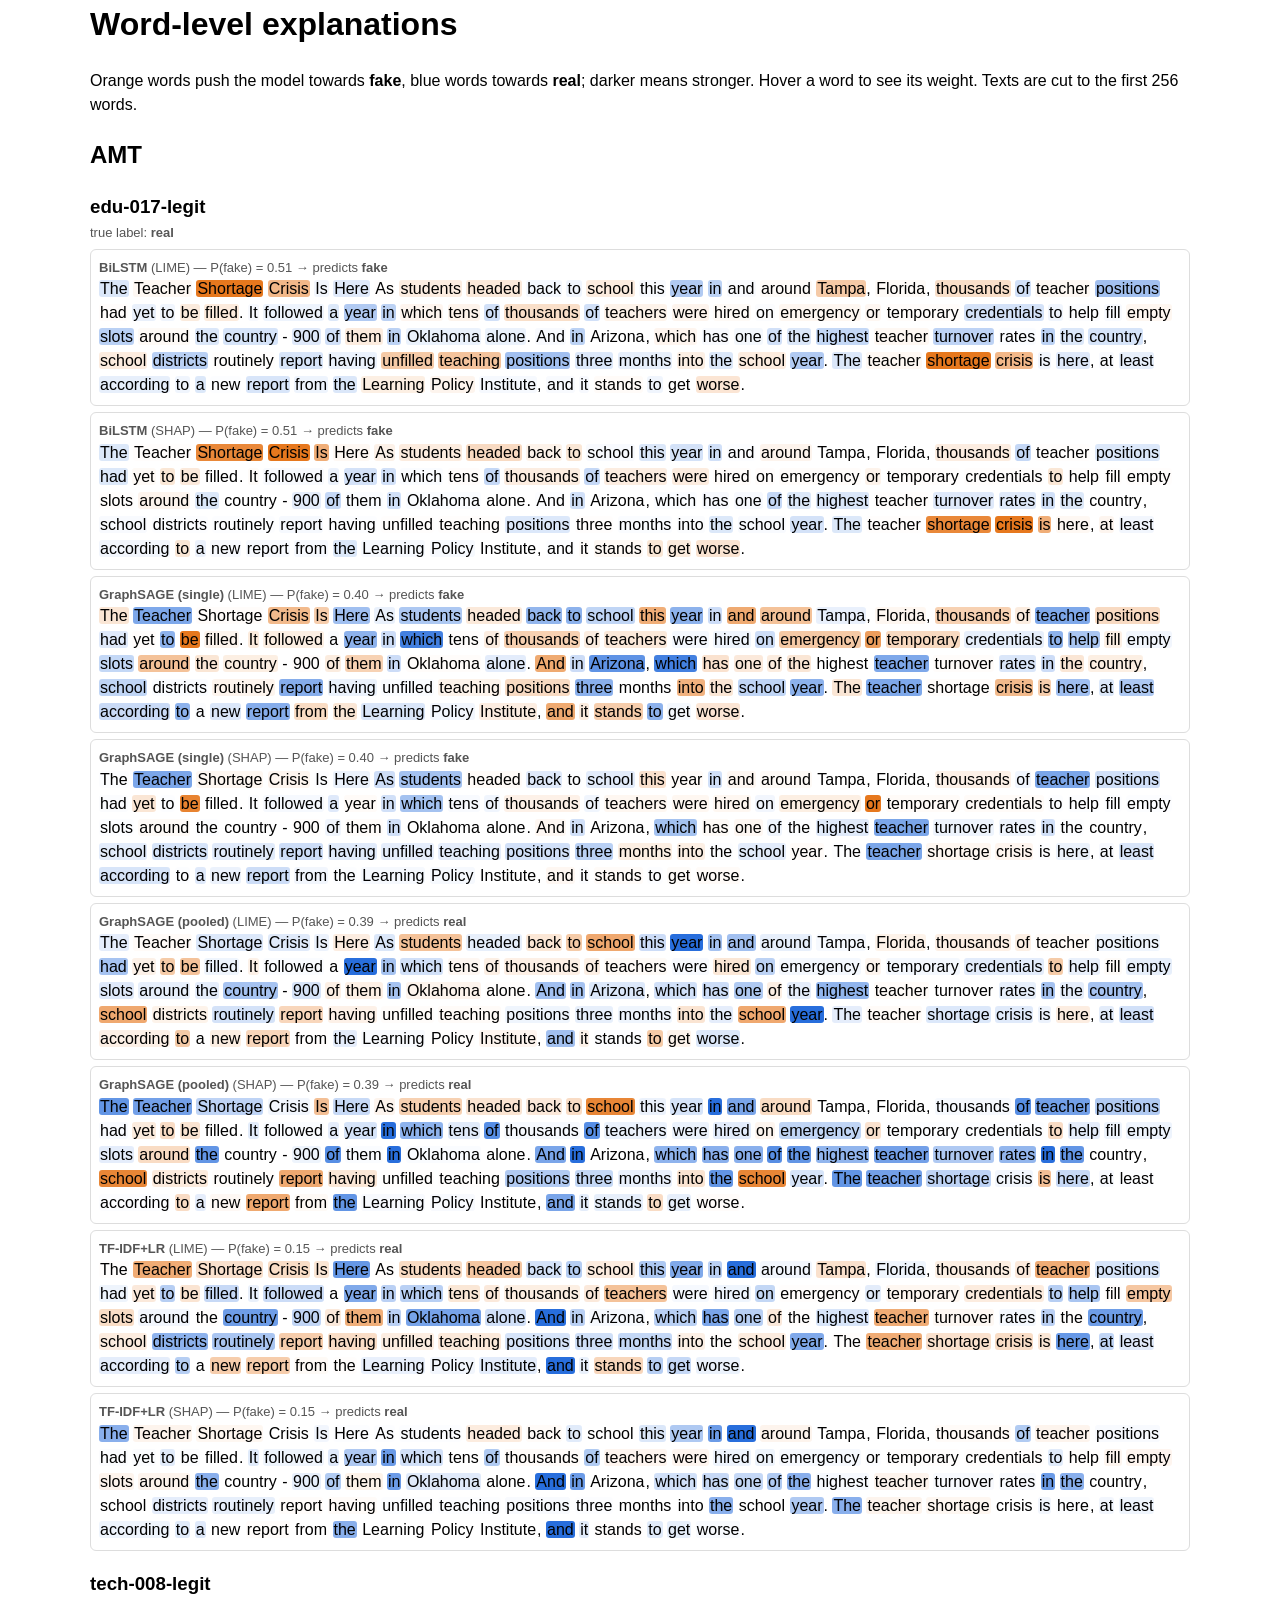
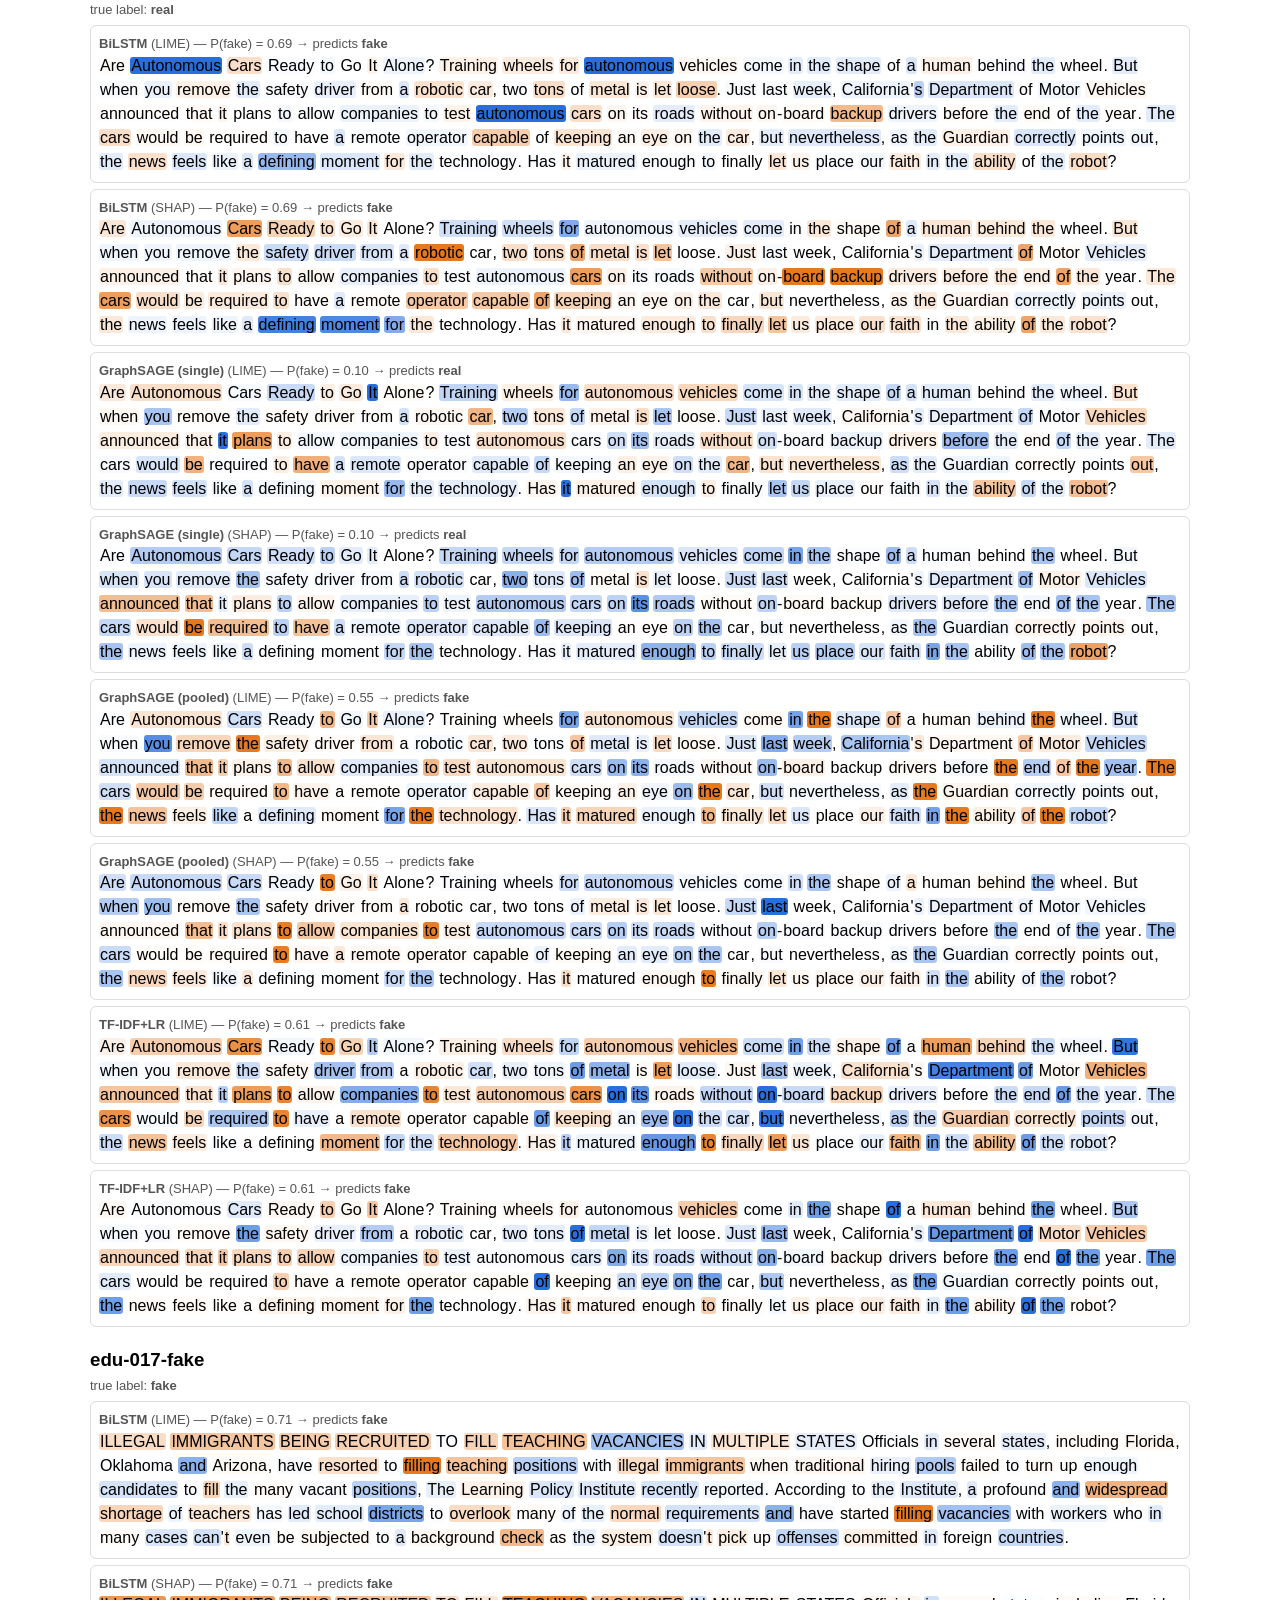
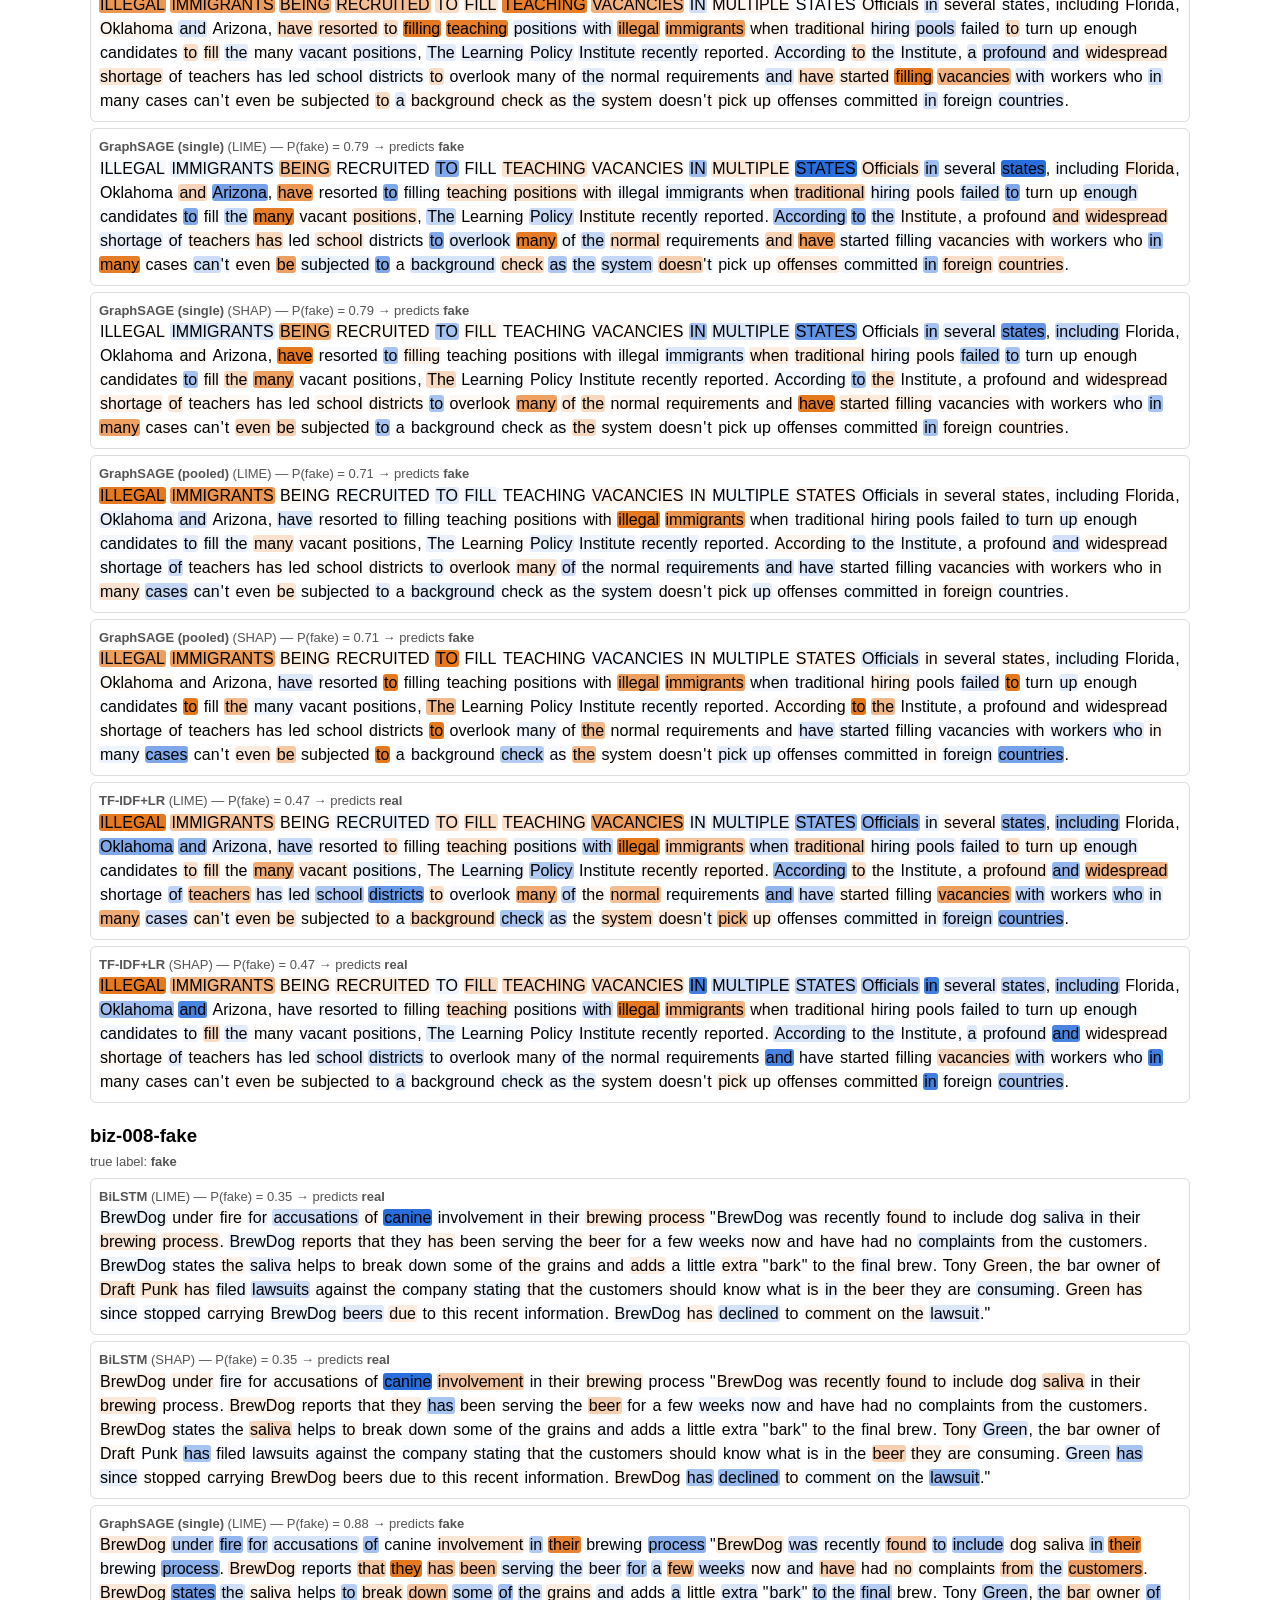
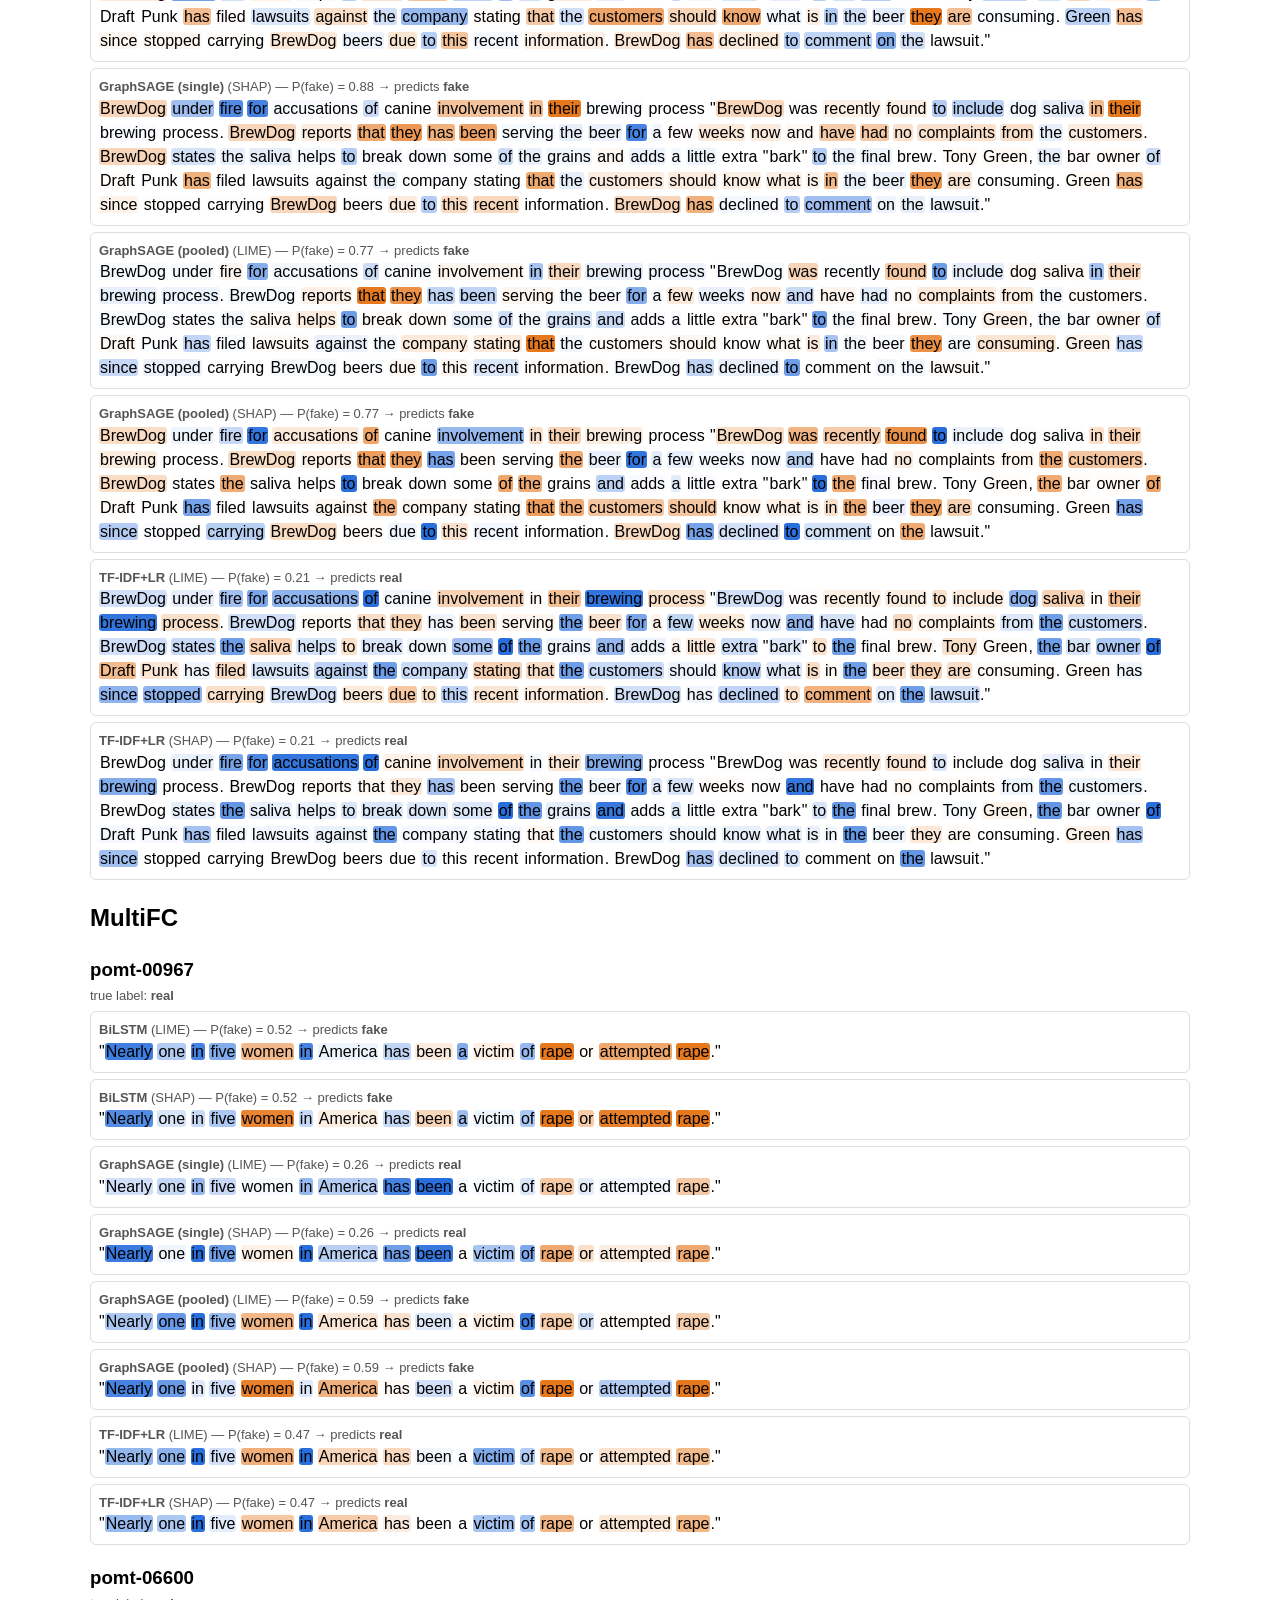
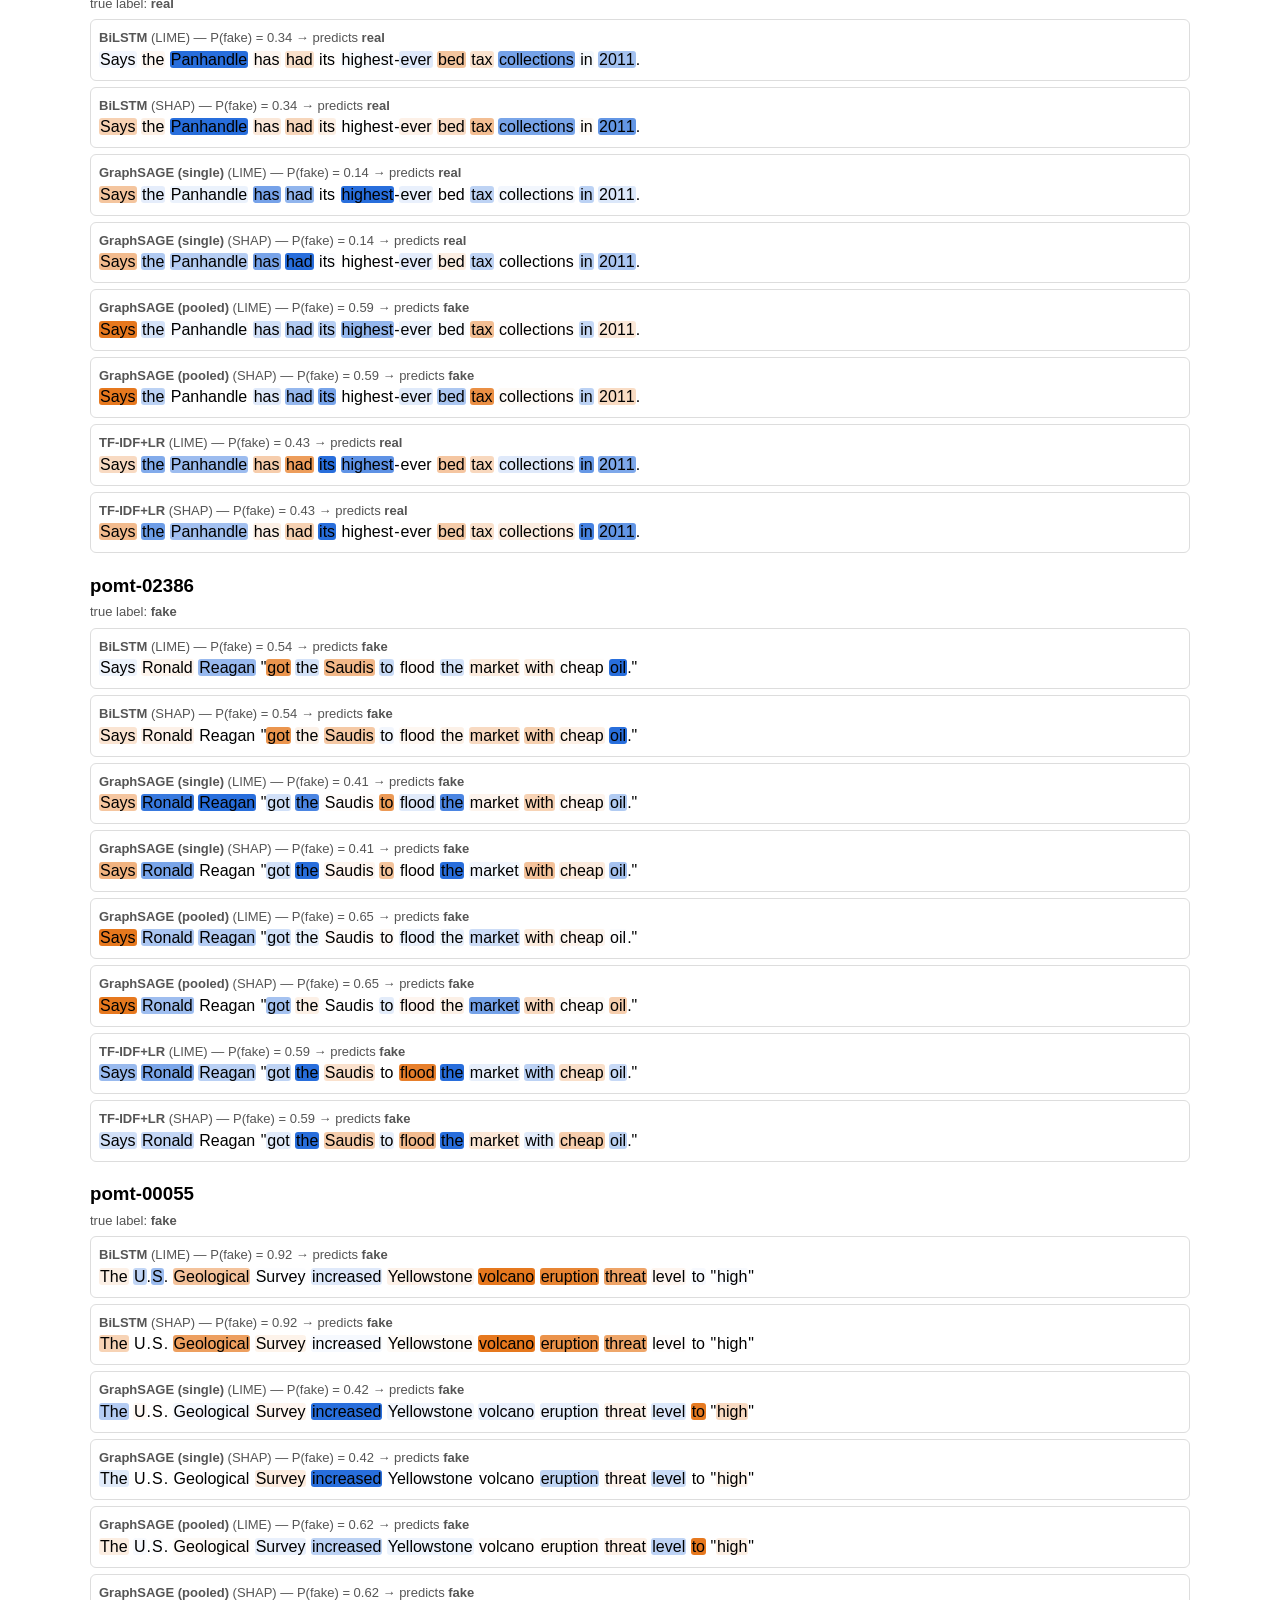
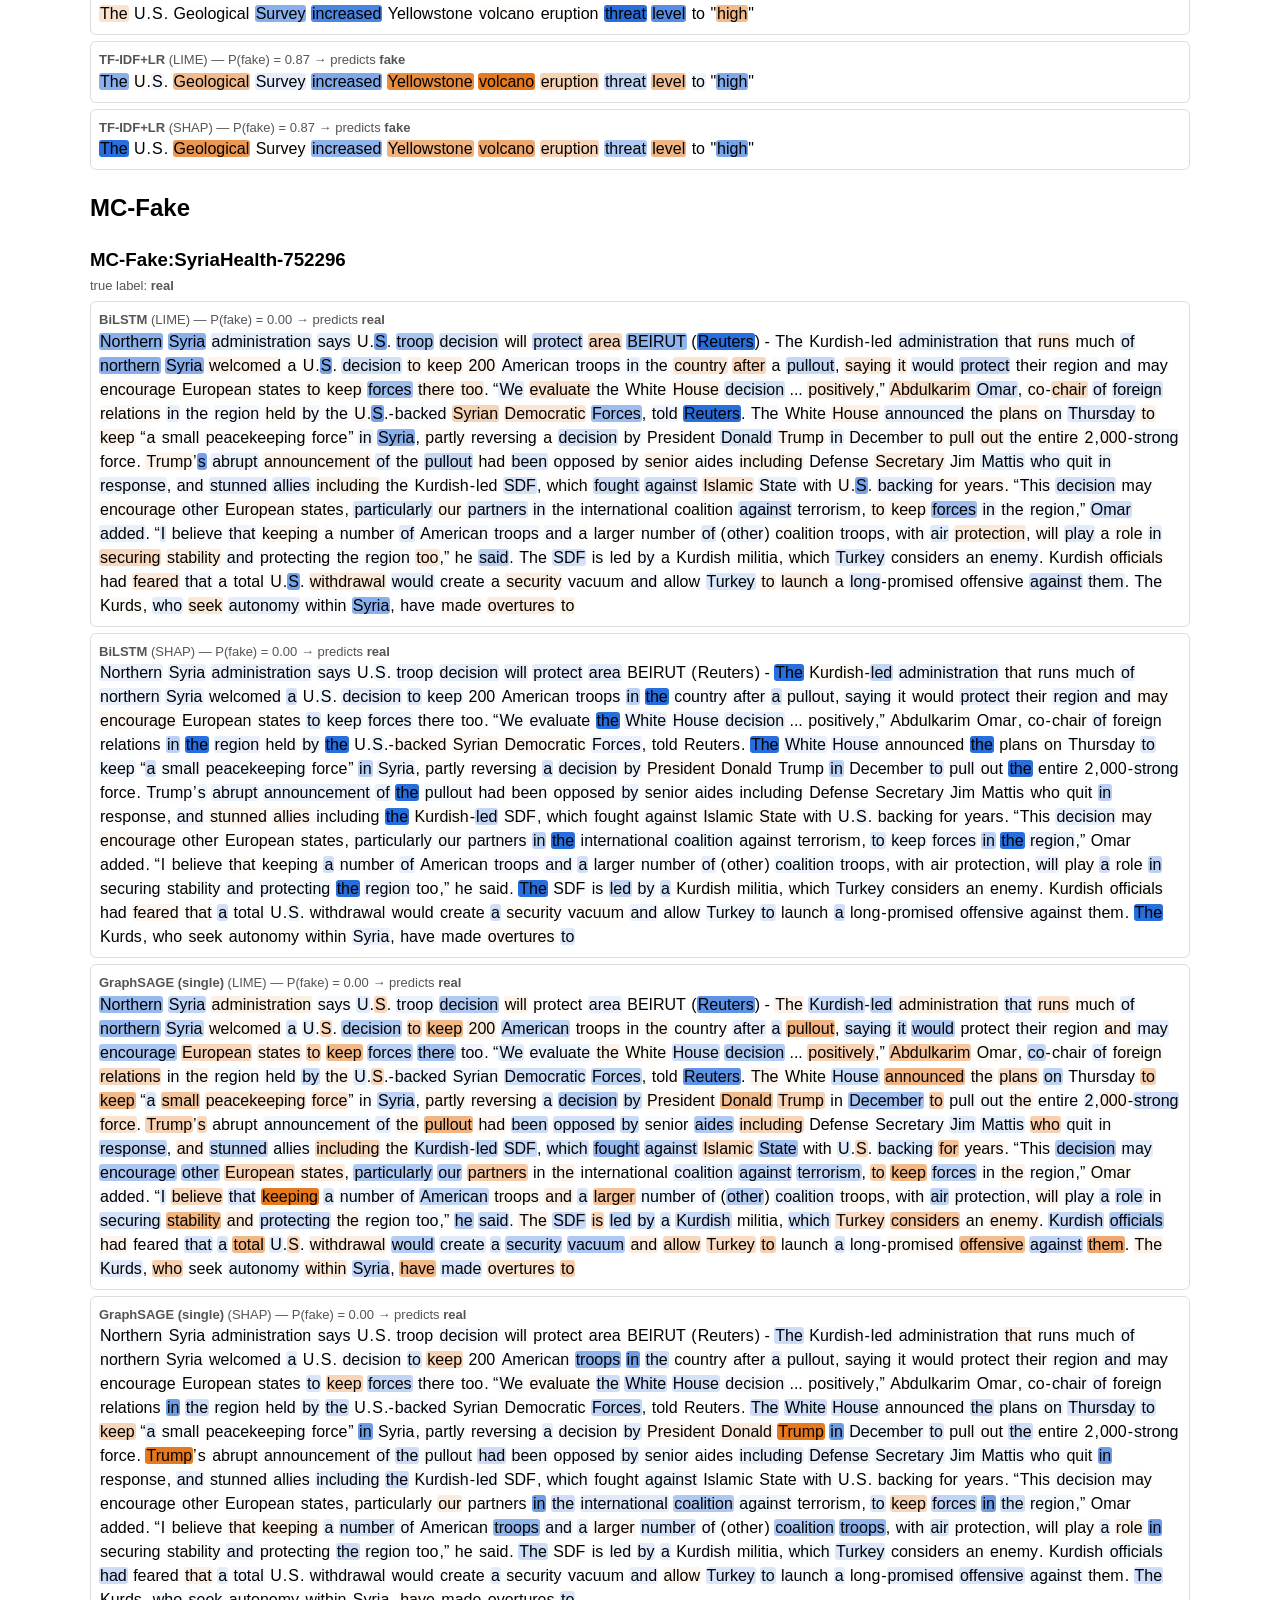
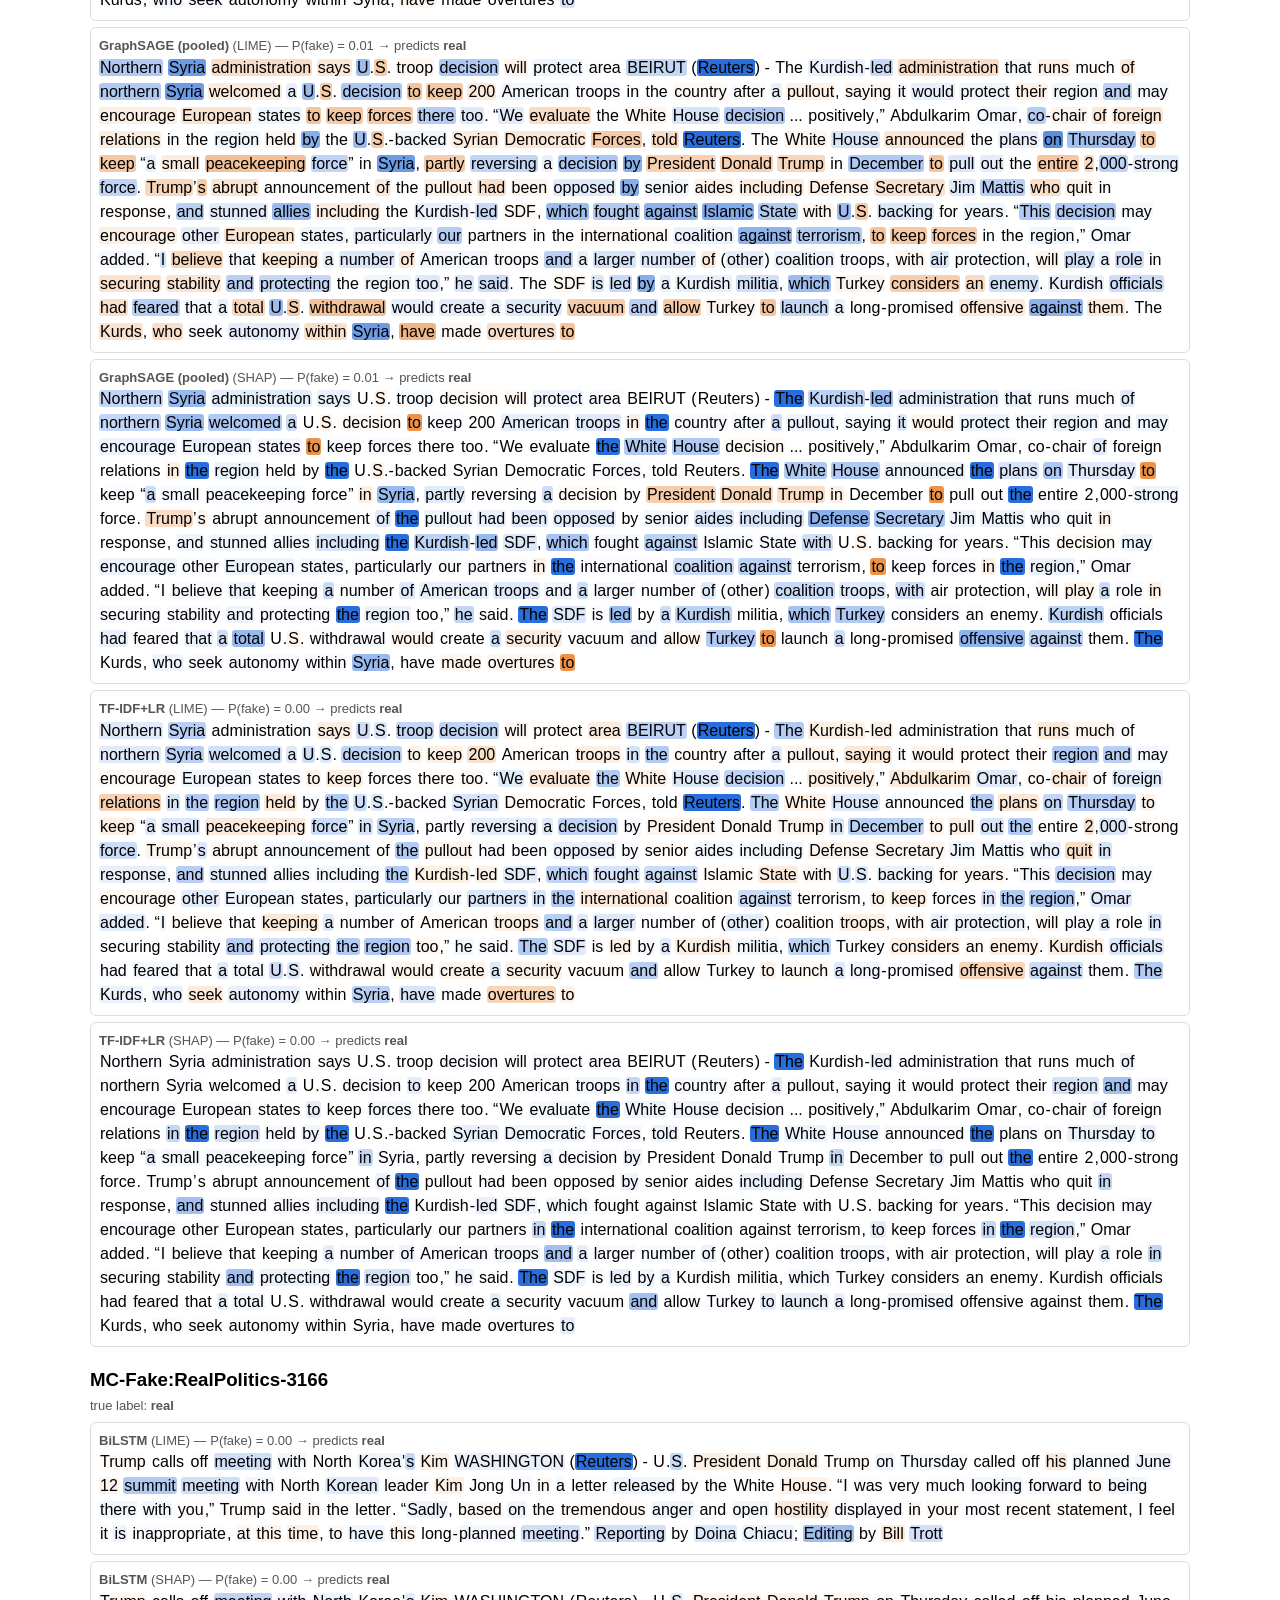
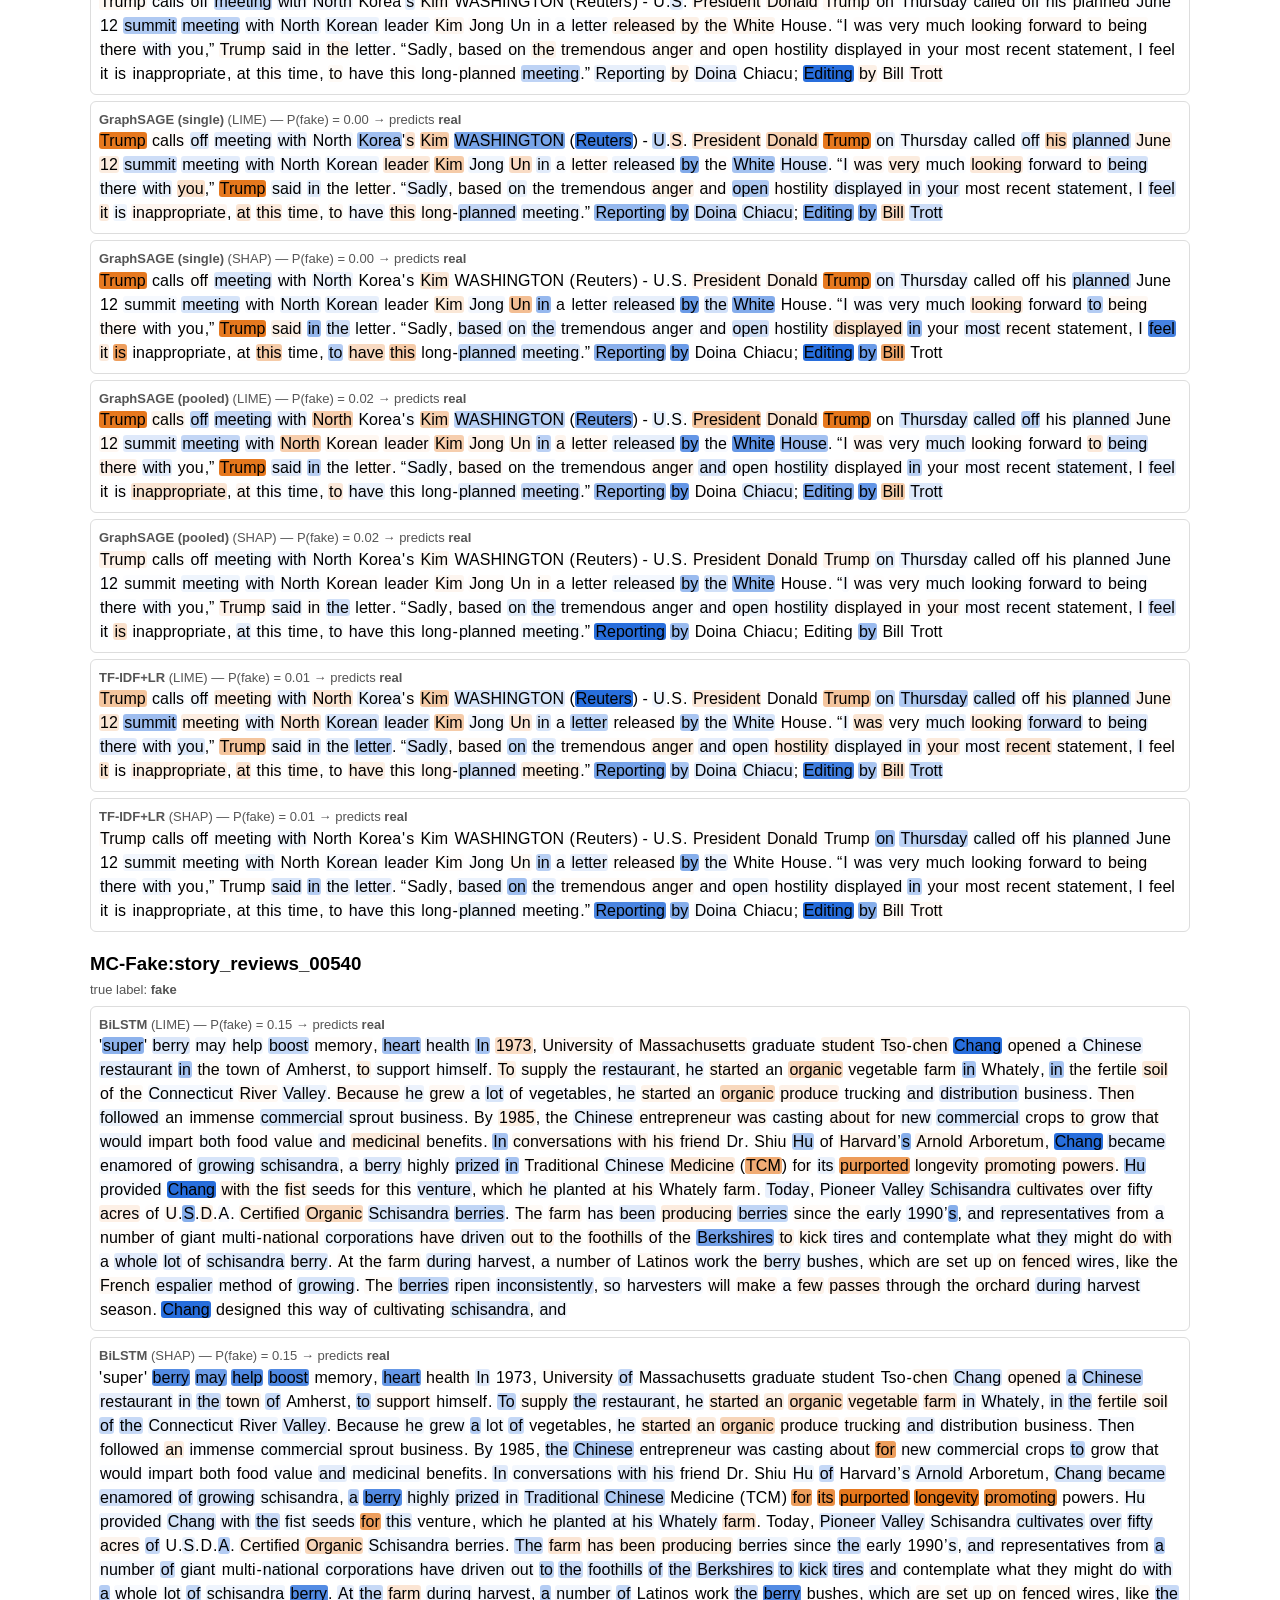
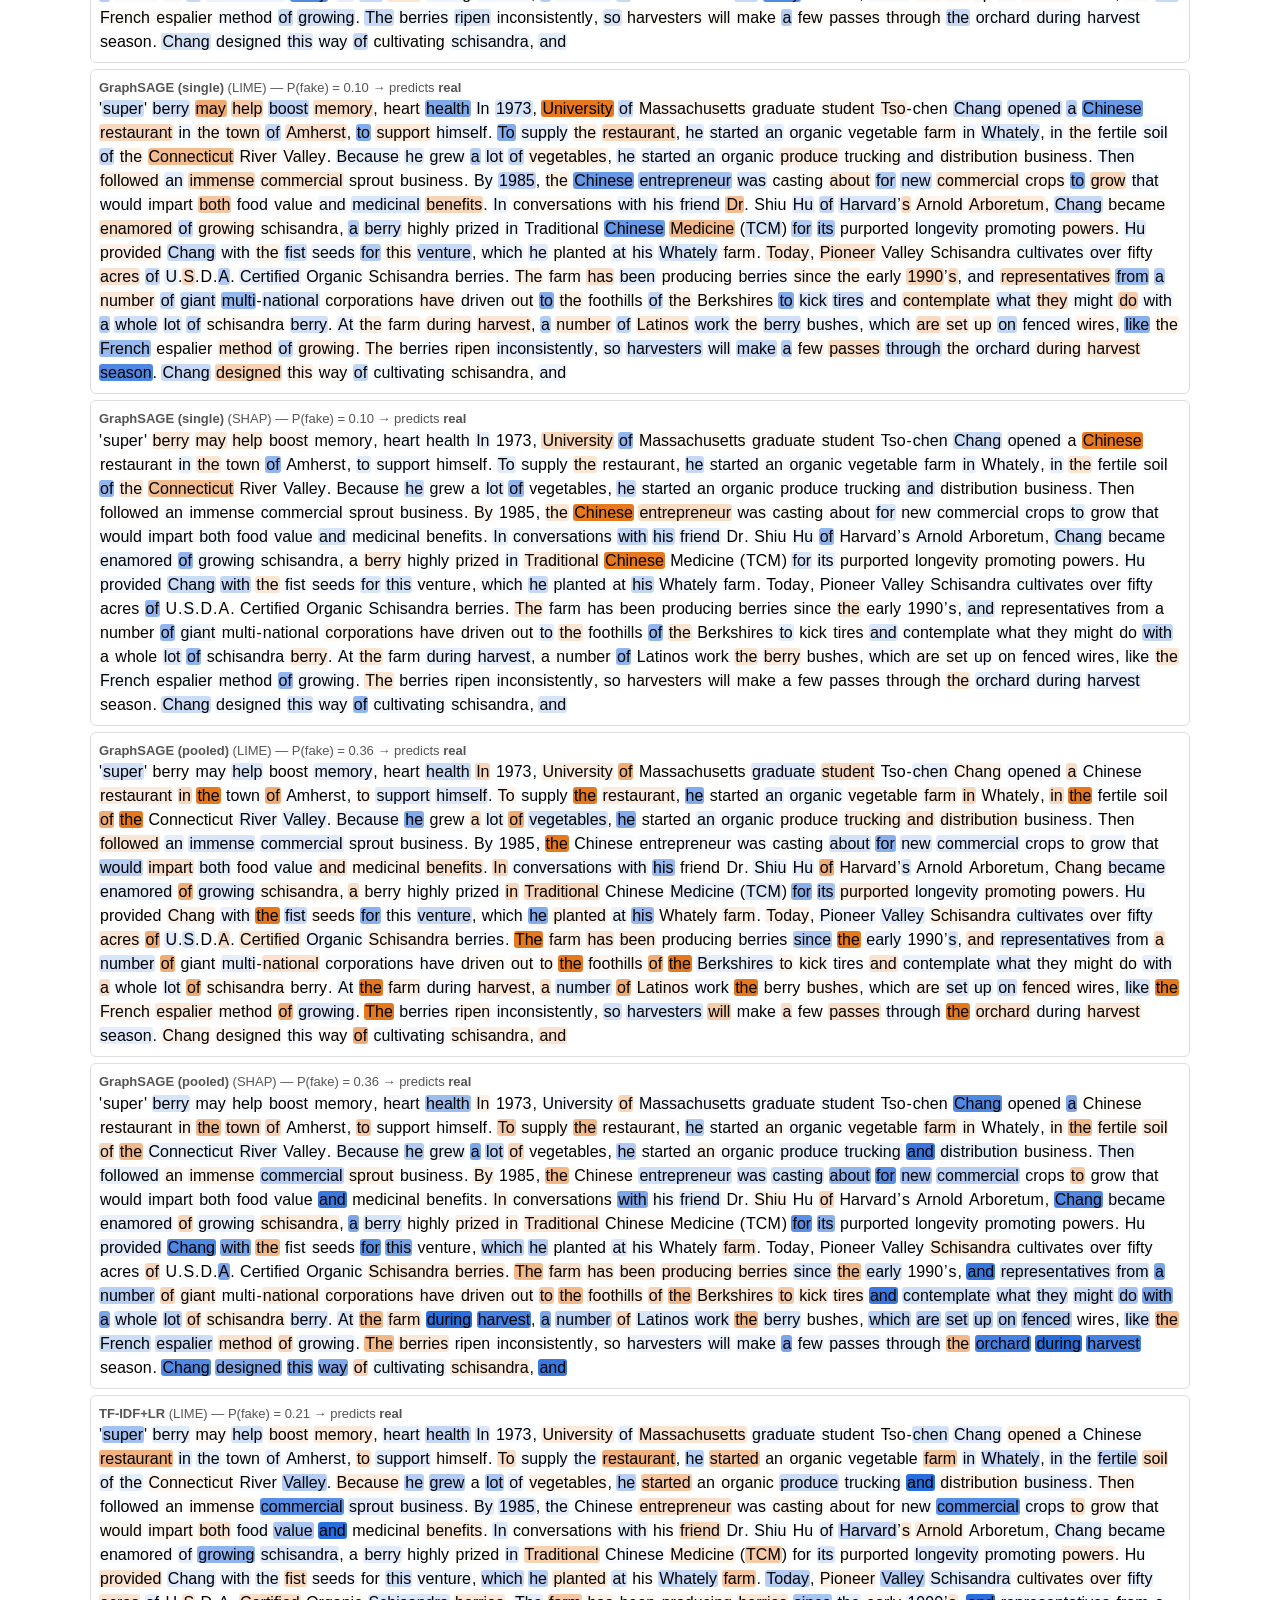
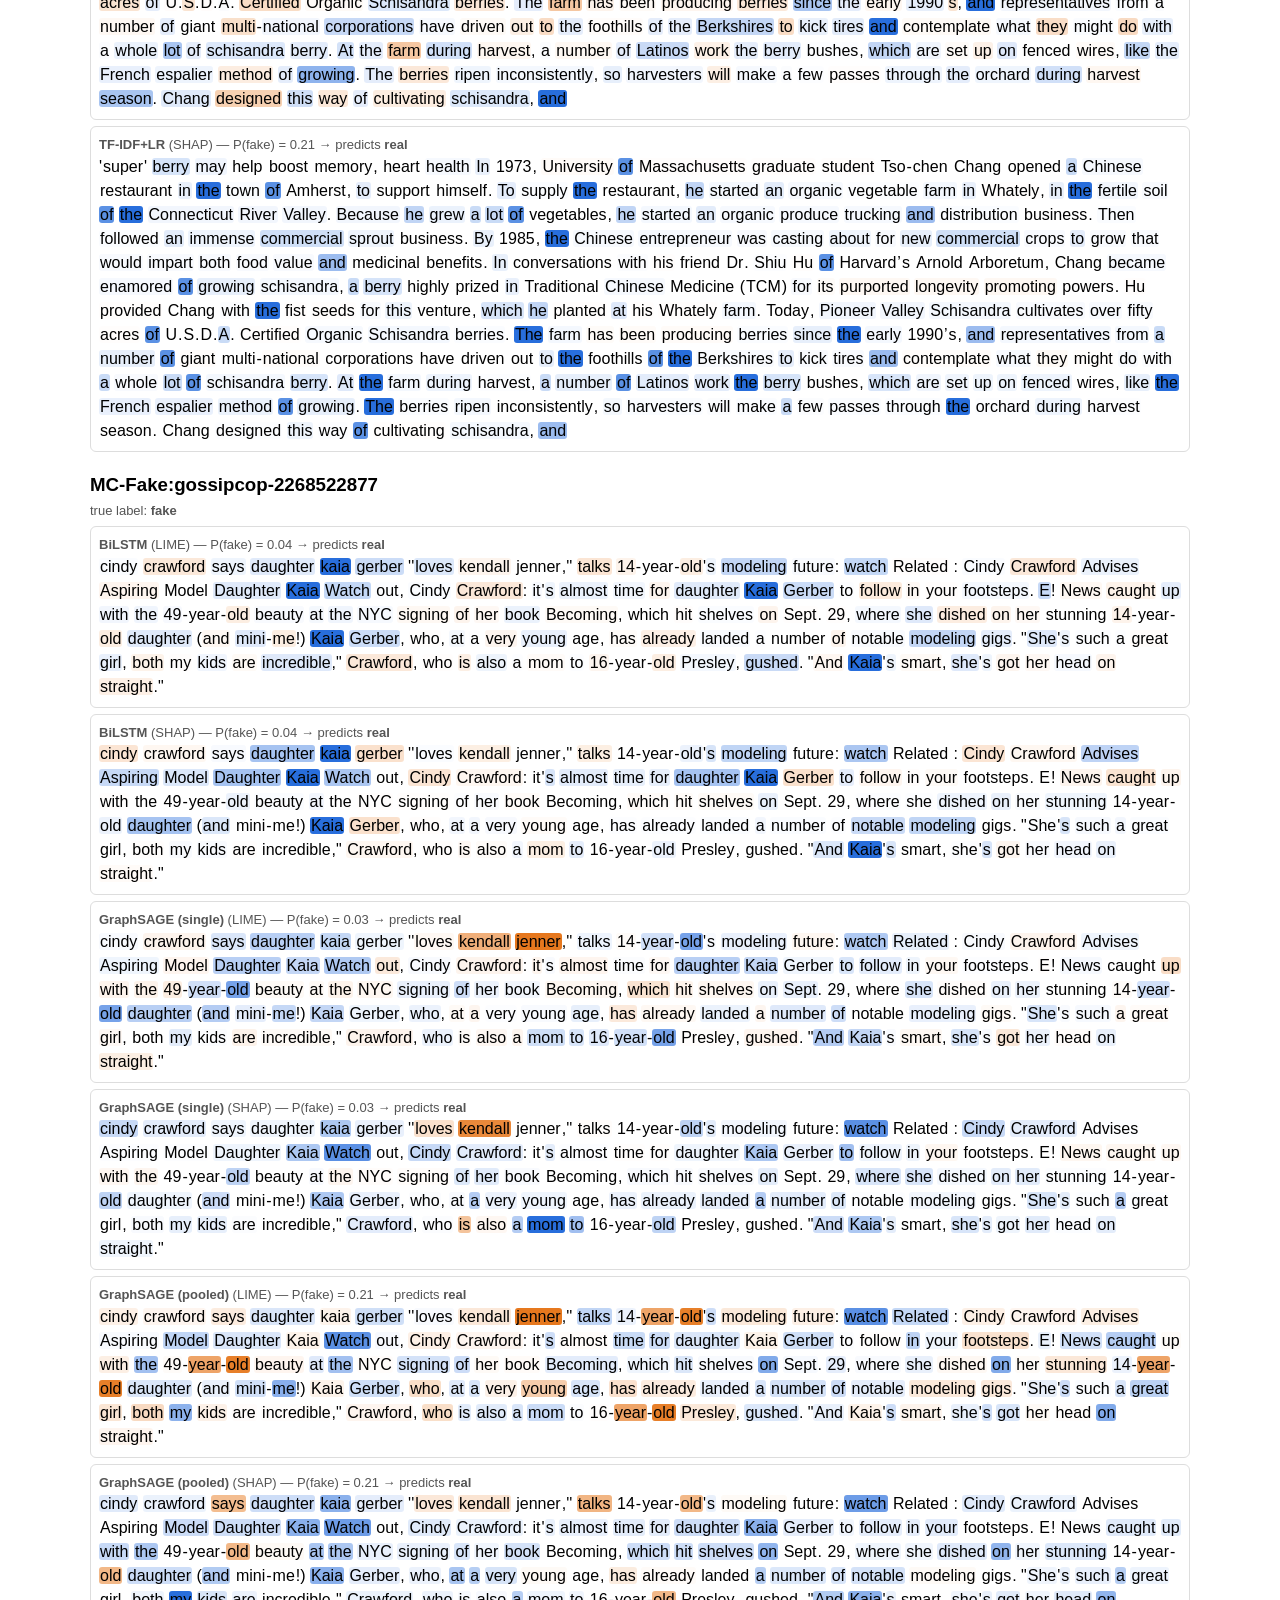
